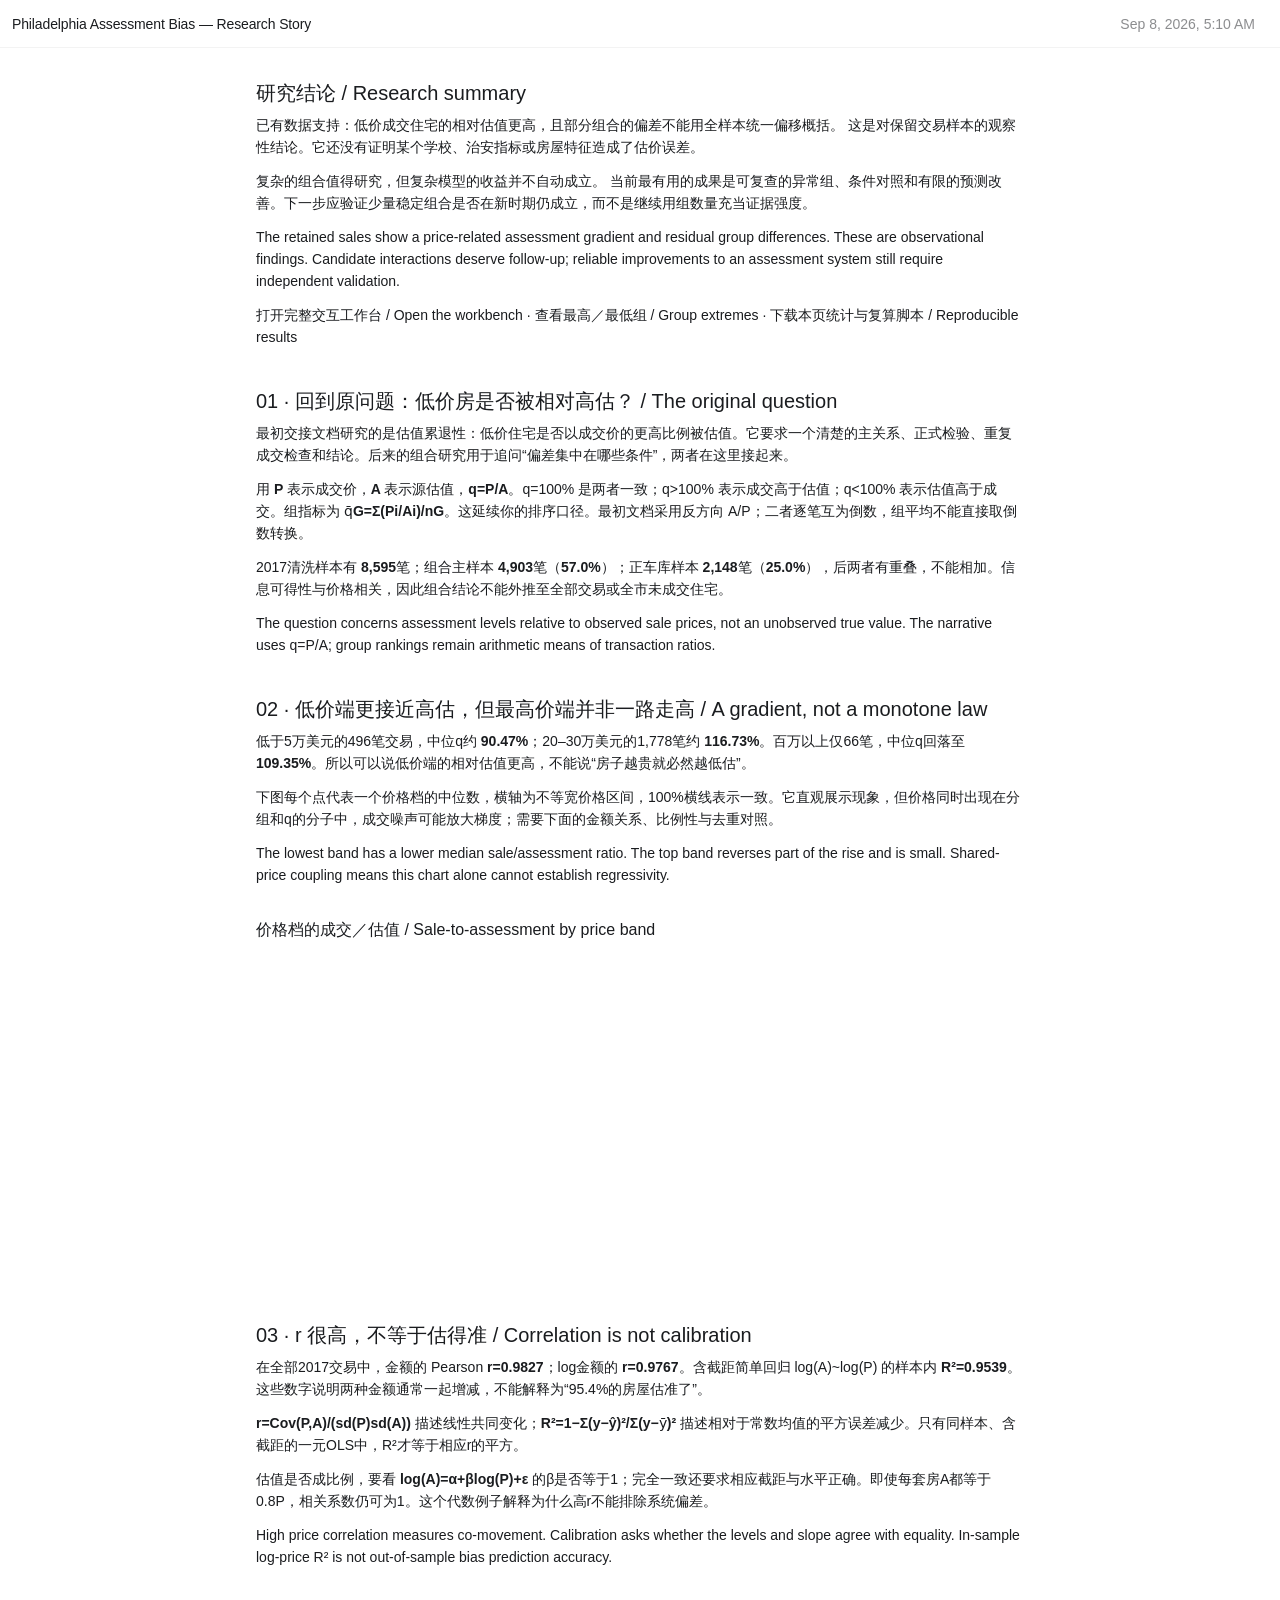
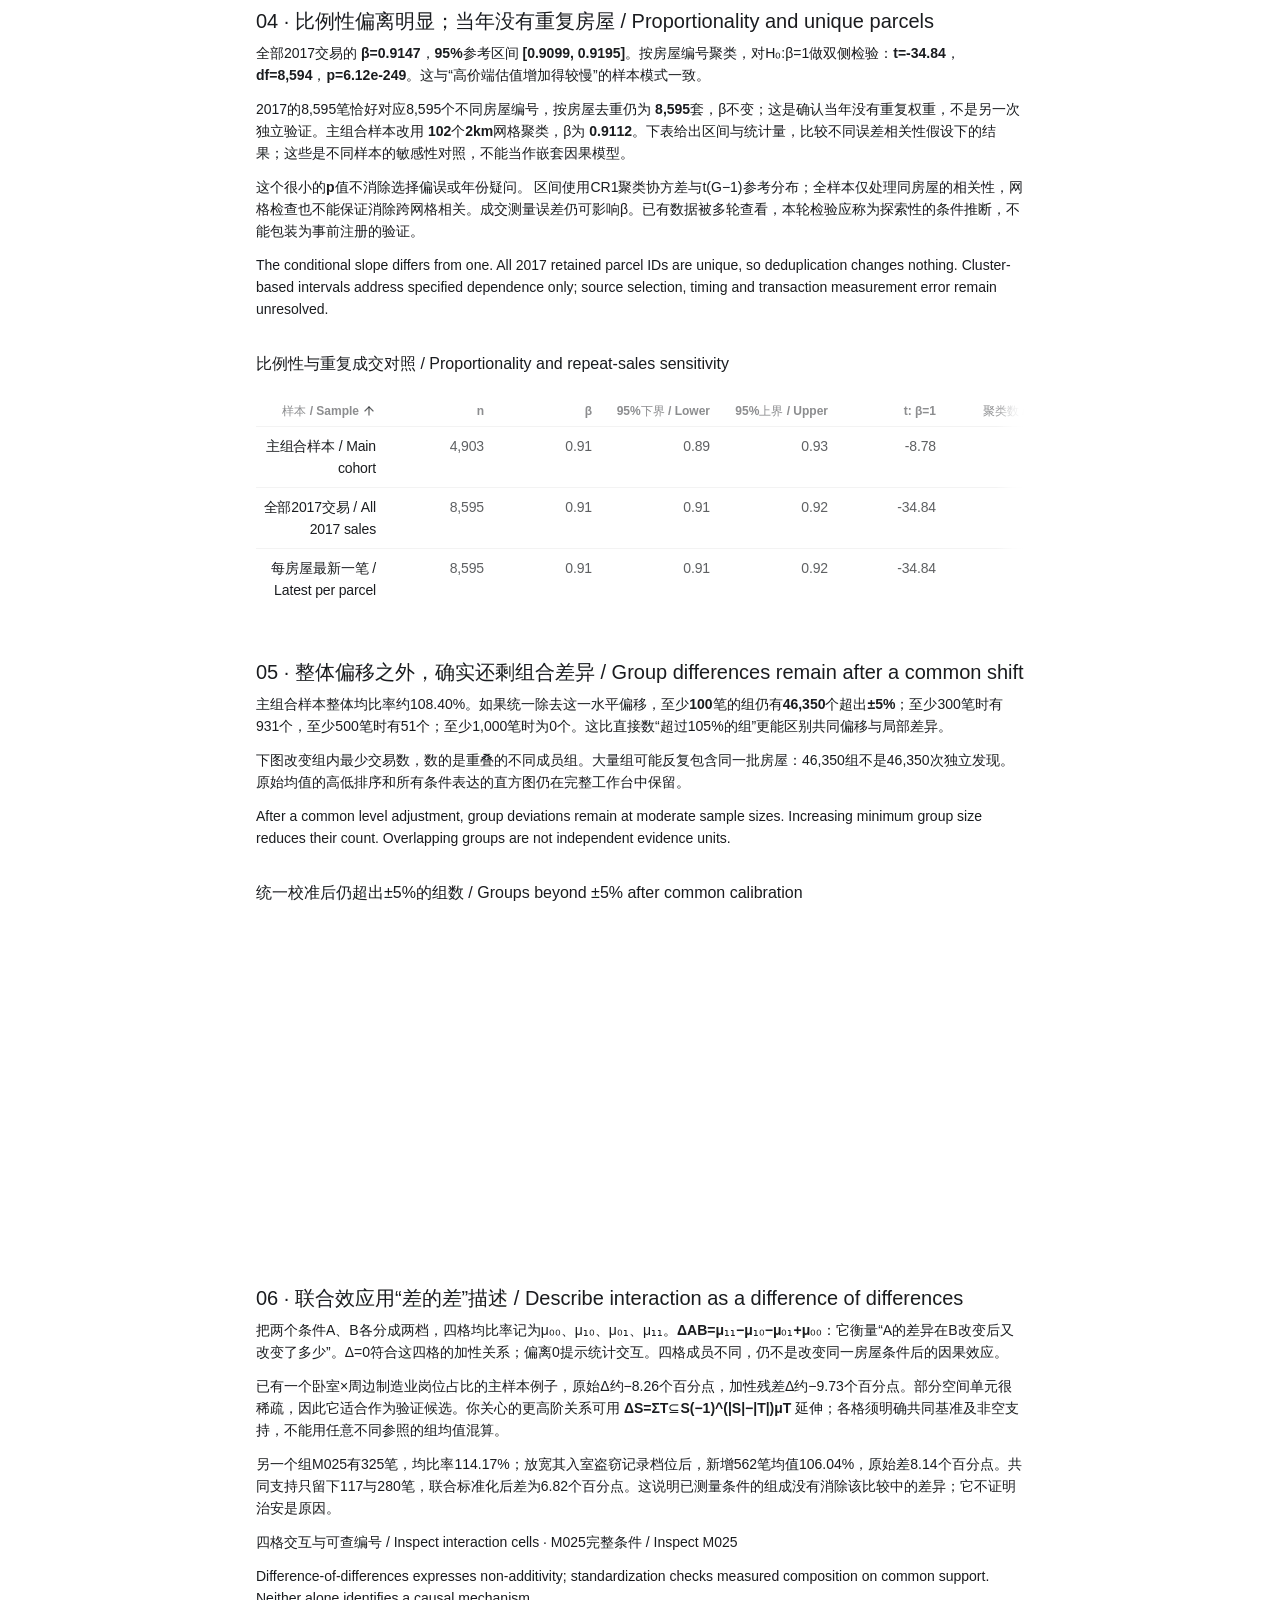
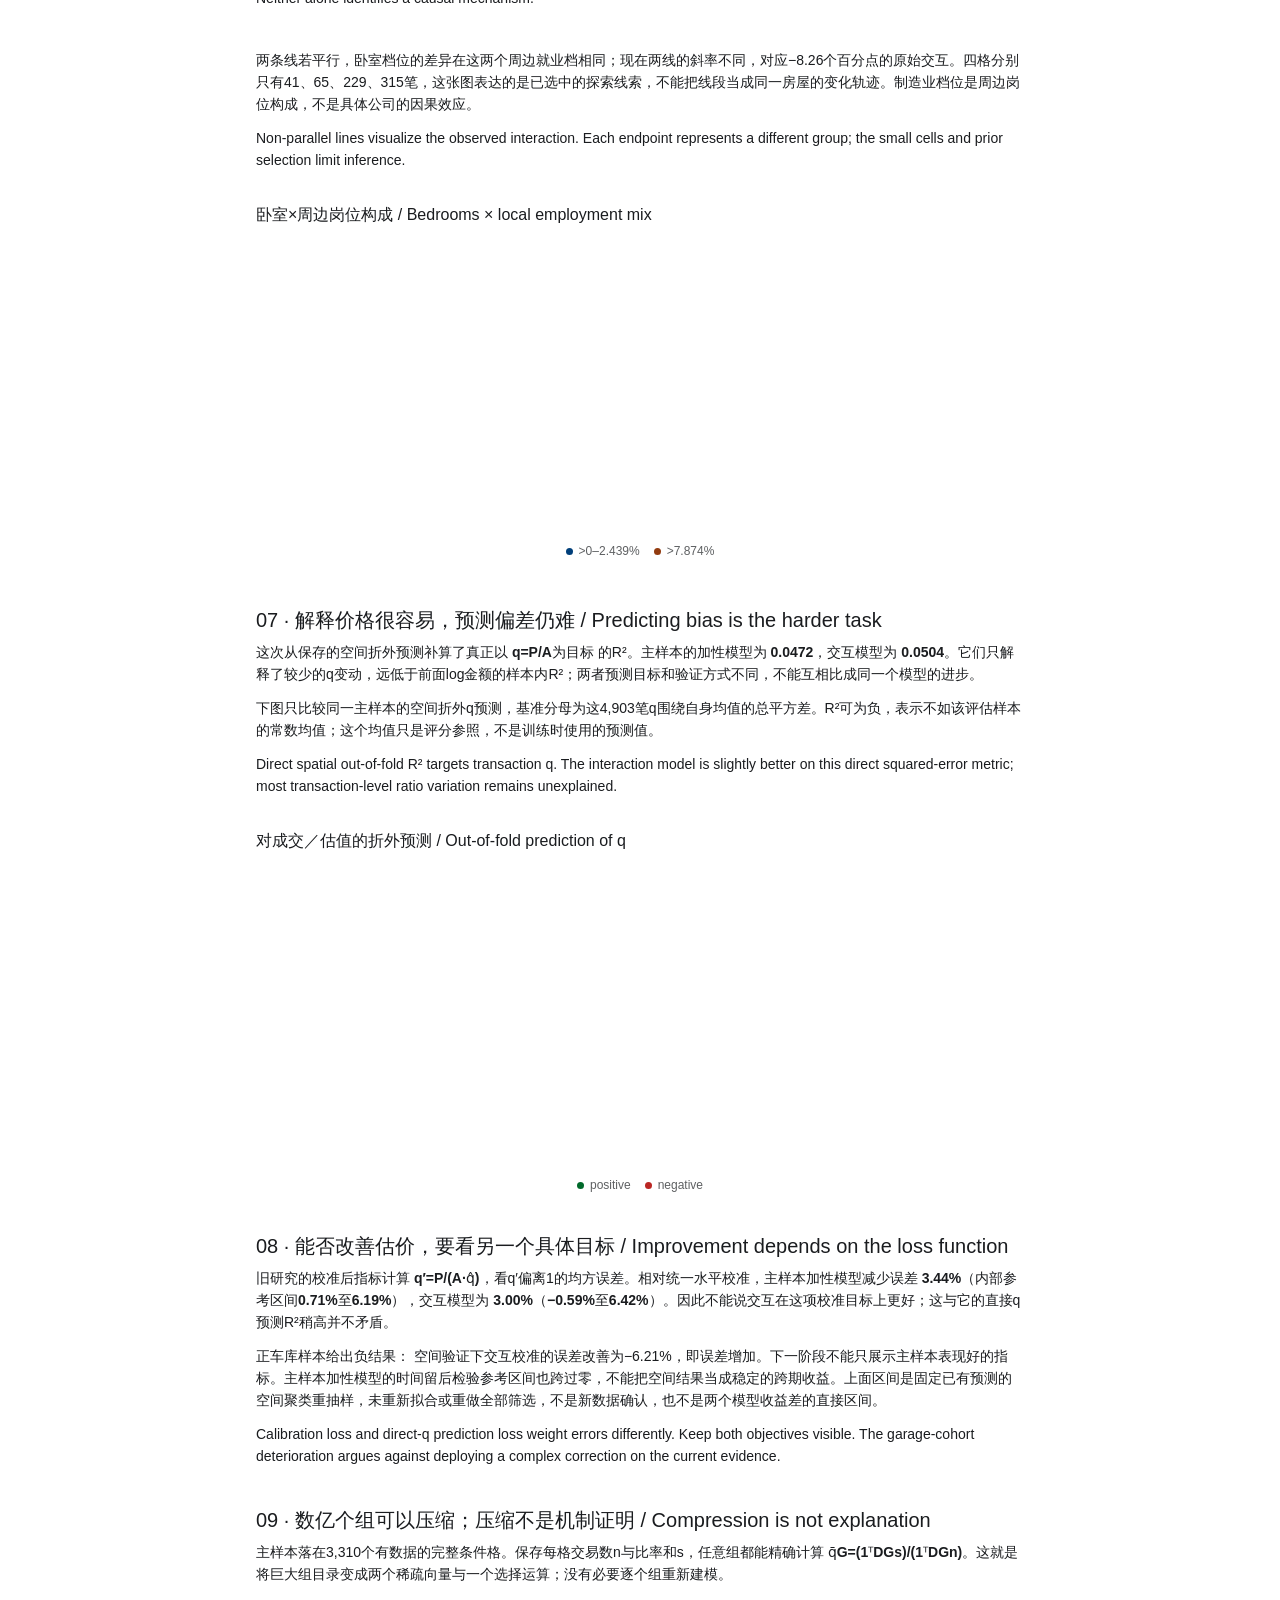
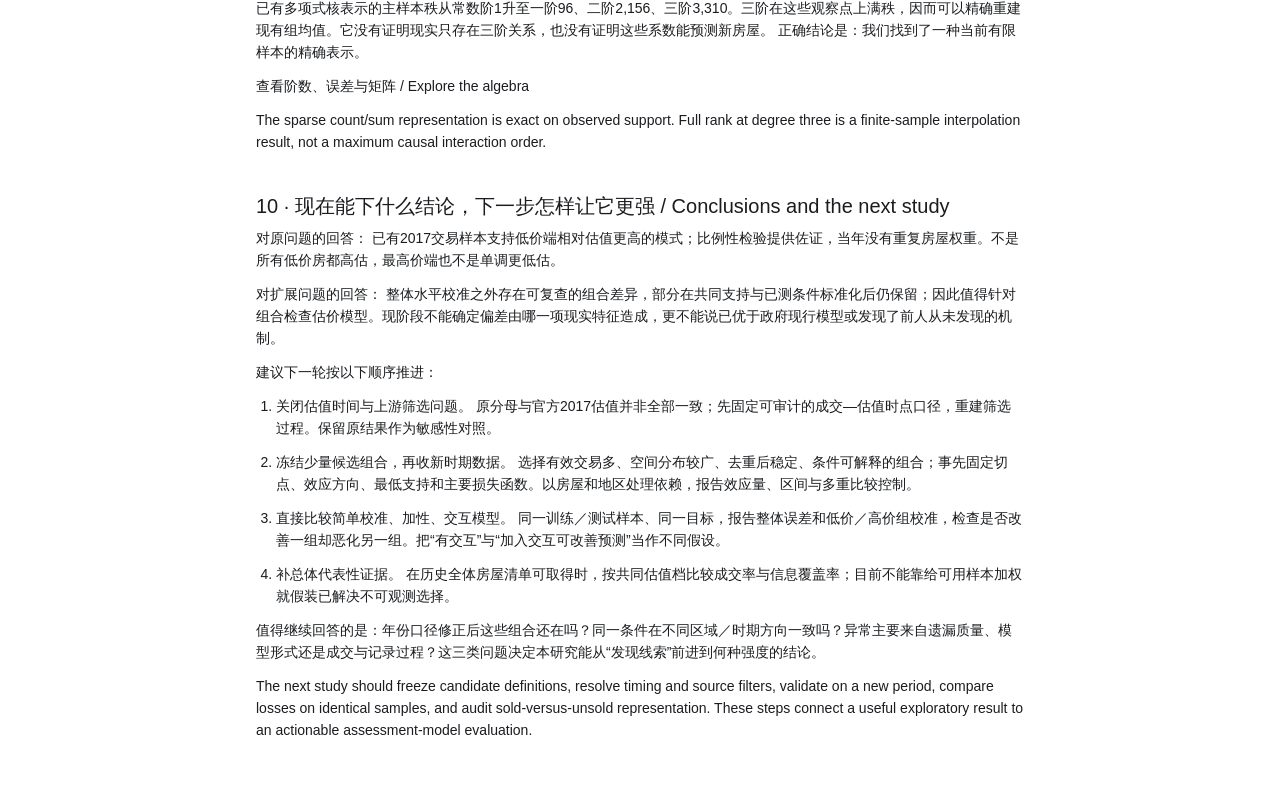
==== workbench/static/research-story.html @ 682bc7fd "Add a dedicated research narrative with statistical evidence and conclusions" ====
<!doctype html>
<html lang="en" data-data-analytics-portable-artifact="true">
<head>
<meta charset="utf-8" />
<meta name="viewport" content="width=device-width, initial-scale=1" />
<meta name="color-scheme" content="light dark" />
<meta http-equiv="Content-Security-Policy" content="default-src &#39;none&#39;; img-src data: blob:; font-src data:; style-src &#39;unsafe-inline&#39;; script-src &#39;unsafe-inline&#39; blob:; connect-src &#39;none&#39;; media-src data: blob:; worker-src blob:; frame-src &#39;self&#39; data: blob:; object-src &#39;none&#39;; base-uri &#39;none&#39;; form-action &#39;none&#39;" />
<meta name="referrer" content="no-referrer" />
<title>Philadelphia Assessment Bias — Research Story</title>
<style data-data-analytics-portable-fallback="true">
:root{color-scheme:light dark;--portable-canvas:#fff;--portable-surface:#fff;--portable-surface-subtle:#f7f7f7;--portable-ink:#0d0d0d;--portable-muted:#5d5d5d;--portable-tertiary:#8f8f8f;--portable-table-text:#5d5d5d;--portable-border:rgba(13,13,13,.1);--portable-accent:#0285ff;--portable-positive:#00692a;--portable-positive-bg:#edfaf2;--portable-negative:#ba2623;--portable-negative-bg:#fff0f0;--portable-warning-bg:#fff8e6;--portable-warning-border:#e7b84b;--portable-radius:16px;--portable-safe-area-top:env(safe-area-inset-top,0px);--portable-safe-area-right:env(safe-area-inset-right,0px);--portable-safe-area-bottom:env(safe-area-inset-bottom,0px);--portable-safe-area-left:env(safe-area-inset-left,0px);font-family:ui-sans-serif,-apple-system,BlinkMacSystemFont,"Segoe UI",sans-serif;background:var(--portable-canvas);color:var(--portable-ink)}
@media(prefers-color-scheme:dark){:root{--portable-canvas:#181818;--portable-surface:#212121;--portable-surface-subtle:#2a2a2a;--portable-ink:#dfdfdf;--portable-muted:#cdcdcd;--portable-tertiary:#afafaf;--portable-table-text:#cdcdcd;--portable-border:rgba(255,255,255,.12);--portable-accent:#66b5ff;--portable-positive:#79d996;--portable-positive-bg:rgba(64,180,99,.16);--portable-negative:#ff8583;--portable-negative-bg:rgba(224,74,70,.16);--portable-warning-bg:#302817;--portable-warning-border:#8b6a20}.portable-static-chart-light{display:none!important}.portable-static-chart-dark{display:block!important}}
*{box-sizing:border-box}html,body{margin:0;min-height:100%;background:var(--portable-canvas);color:var(--portable-ink)}body{position:relative;font-size:14px;line-height:1.5}a{color:var(--portable-accent)}code,pre{font-family:ui-monospace,SFMono-Regular,Menlo,monospace}pre{max-width:100%;overflow:auto;padding:12px;border:1px solid var(--portable-border);border-radius:8px;background:var(--portable-surface-subtle);font-size:12px}.portable-fallback{width:min(1120px,100%);margin:0 auto;padding:28px 24px 56px}.portable-page-header{display:flex;align-items:flex-start;justify-content:space-between;gap:24px;padding-bottom:24px;border-bottom:1px solid var(--portable-border)}.portable-page-header h1{margin:2px 0 6px;font-size:26px;line-height:1.2;font-weight:600;letter-spacing:-.02em}.portable-description{max-width:720px;margin:0;color:var(--portable-muted)}.portable-page-meta{display:flex;align-items:flex-end;flex-direction:column;gap:6px;color:var(--portable-muted);font-size:12px}.portable-status{padding:2px 8px;border:1px solid var(--portable-border);border-radius:999px;text-transform:capitalize}.portable-block-stack{display:grid;gap:20px;margin-top:24px}.portable-markdown{max-width:820px}.portable-markdown>:first-child{margin-top:0}.portable-markdown>:last-child{margin-bottom:0}.portable-markdown h1,.portable-markdown h2,.portable-markdown h3{line-height:1.25;font-weight:600}.portable-markdown h2{font-size:20px}.portable-markdown h3{font-size:16px}.portable-markdown blockquote{margin:12px 0;padding-left:14px;border-left:3px solid var(--portable-border);color:var(--portable-muted)}.portable-markdown li+li{margin-top:4px}.portable-content-card,.portable-metric-card{border:1px solid var(--portable-border);border-radius:var(--portable-radius);background:var(--portable-surface)}.portable-content-card{padding:18px}.portable-content-card h2{margin:0;font-size:16px}.portable-content-card header>p{margin:4px 0 16px;color:var(--portable-muted)}.portable-metric-grid{display:grid;grid-template-columns:repeat(auto-fit,minmax(180px,1fr));gap:12px}.portable-metric-card{padding:16px}.portable-metric-value{margin:4px 0 0;font-size:28px;line-height:1.1;font-weight:600;letter-spacing:-.02em}.portable-card-description{margin:8px 0 0;color:var(--portable-muted);font-size:12px}.portable-metric-badges{display:flex;flex-wrap:wrap;gap:6px;margin-top:10px}.portable-metric-badge{padding:3px 7px;border-radius:999px;background:var(--portable-surface-subtle);font-size:11px}.portable-chart-summary{margin:0}.portable-chart-summary figcaption{display:flex;flex-direction:column;margin-bottom:14px}.portable-chart-summary figcaption span{color:var(--portable-muted);font-size:12px}.portable-static-chart{width:100%;margin:0 auto 12px;overflow:hidden;border-radius:8px;background:var(--portable-surface)}.portable-static-chart-variant>svg{display:block;width:100%;height:auto;overflow:visible;pointer-events:none}.portable-static-chart-dark{display:none}.portable-static-chart-legend-wrap{margin:8px 12px 2px;color:var(--portable-muted);font-size:12px}.portable-static-chart-legend-title{margin:0 0 5px;text-align:center;font-weight:600}.portable-static-chart-legend{display:flex;flex-wrap:wrap;justify-content:center;gap:6px 16px;margin:0;padding:0;color:var(--portable-muted);font-size:12px;list-style:none}.portable-static-chart-legend li{display:inline-flex;align-items:center;gap:6px}.portable-static-chart-legend-marker{display:inline-block;flex:0 0 auto}.portable-static-chart-legend-marker-dot{width:9px;height:9px;border-radius:999px;background:var(--portable-legend-color)}.portable-static-chart-legend-marker-line{width:18px;height:0;border-top:2px solid var(--portable-legend-color)}.portable-static-chart-legend-marker-dashed{border-top-style:dashed}.portable-chart-data{margin-top:10px}.portable-chart-data>summary{width:max-content;cursor:pointer;color:var(--portable-accent);font-size:12px;font-weight:500}.portable-chart-data[open]>summary{margin-bottom:8px}.portable-table-scroll{max-width:100%;overflow:auto;border:1px solid var(--portable-border);border-radius:8px}table{width:100%;border-collapse:collapse;font-variant-numeric:tabular-nums}caption{position:absolute;width:1px;height:1px;overflow:hidden;clip:rect(0 0 0 0)}th,td{padding:9px 11px;border-bottom:1px solid var(--portable-border);text-align:left;white-space:nowrap}th{position:sticky;top:0;background:var(--portable-surface-subtle);color:var(--portable-muted);font-size:11px;font-weight:600;text-transform:uppercase}tbody tr:last-child td{border-bottom:0}.portable-empty-cell{text-align:center;color:var(--portable-muted)}.portable-table-note{margin:8px 0 0;color:var(--portable-muted);font-size:11px}.portable-notice{margin-top:20px;padding:14px 16px;border:1px solid var(--portable-warning-border);border-radius:10px;background:var(--portable-warning-bg)}.portable-notice h2{margin:0 0 6px;font-size:14px}.portable-notice ul{margin:0;padding-left:20px}.portable-custom-html{padding:0;overflow:hidden}.portable-custom-html iframe{display:block;width:100%;min-height:240px;border:0;background:var(--portable-surface)}.portable-sources{margin-top:32px;padding-top:22px;border-top:1px solid var(--portable-border)}.portable-sources h2{font-size:16px}.portable-sources ol{display:grid;gap:10px;padding-left:22px}.portable-sources li>strong{display:block}.portable-source-meta{display:block;color:var(--portable-muted);font-size:11px}.portable-sources p{margin:2px 0;color:var(--portable-muted)}.portable-sources details{margin-top:5px}.portable-sources summary{cursor:pointer;color:var(--portable-accent)}#data-analytics-portable-reader[aria-hidden="true"]{position:absolute;inset:0;visibility:hidden;width:100%;pointer-events:none}
.portable-eyebrow{margin:0;color:var(--portable-muted);font-size:11px;font-weight:600;letter-spacing:.08em;text-transform:uppercase}
.portable-block,.portable-content-card,.portable-inline-source,.portable-inline-source-content,.portable-source-query,.portable-sources,.portable-sources ol,.portable-sources li{min-width:0}
@media screen{.portable-fallback.portable-enhanced-hidden,.portable-sources,.portable-source-summary{display:none!important}}
:root{--portable-border:rgba(13,13,13,.05)}
@media(prefers-color-scheme:dark){:root{--portable-border:rgba(255,255,255,.04);--portable-positive:#04b84c;--portable-positive-bg:rgba(4,184,76,.15);--portable-negative:#fa423e;--portable-negative-bg:rgba(250,66,62,.16)}}
.portable-fallback{width:100%;margin:0;padding:0 32px 56px}.portable-page-header{position:sticky;top:0;z-index:60;display:flex;align-items:center;justify-content:space-between;width:100vw;height:48px;min-height:48px;margin-right:calc(50% - 50vw);margin-left:calc(50% - 50vw);padding:8px 12px;border-bottom:1px solid var(--portable-border);background:var(--portable-canvas)}.portable-page-heading{min-width:0}.portable-page-header h1{margin:0;overflow:hidden;font-size:14px;font-weight:500;line-height:22px;letter-spacing:0;text-overflow:ellipsis;white-space:nowrap}.portable-page-meta{display:flex;align-items:center;flex-direction:row;gap:8px;color:var(--portable-tertiary);font-size:14px;font-weight:500;line-height:22px}.portable-description,.portable-surface-label{margin:0}.portable-fallback[data-portable-surface="report"]>.portable-block-stack,.portable-fallback[data-portable-surface="report"]>.portable-filter-bar,.portable-fallback[data-portable-surface="report"]>.portable-notice{width:100%;max-width:768px;margin-right:auto;margin-left:auto}.portable-block-stack{display:grid;grid-template-columns:repeat(2,minmax(0,1fr));gap:32px;margin-top:32px}.portable-layout-full{grid-column:1/-1}.portable-filter-bar{display:flex;flex-wrap:wrap;gap:8px;margin-top:24px}.portable-filter-chip{display:inline-flex;align-items:center;gap:8px;min-height:32px;padding:4px 12px;border:1px solid var(--portable-border);border-radius:999px;background:var(--portable-surface);color:var(--portable-muted);font-size:14px;line-height:20px}.portable-filter-chip strong{color:var(--portable-ink);font-weight:600}.portable-content-card{overflow:visible;padding:0;border:0;border-radius:0;background:transparent}.portable-metric-grid{grid-template-columns:repeat(auto-fit,minmax(min(100%,216px),1fr));gap:8px;align-items:start}.portable-metric-card{position:relative;overflow:visible;padding:20px;border-radius:16px}.portable-metric-label{margin:0;color:var(--portable-muted);font-size:14px;font-weight:400;line-height:20px;overflow-wrap:anywhere}.portable-metric-value{margin:4px 0 0;font-size:20px;font-weight:500;line-height:26px;letter-spacing:0;overflow-wrap:anywhere}.portable-metric-badges{gap:8px;margin-top:8px}.portable-metric-badge{display:inline-flex;flex-wrap:wrap;gap:4px;align-items:center;padding:2px 8px;border:1px solid var(--portable-border);border-radius:999px;background:var(--portable-surface-subtle);color:var(--portable-muted);font-size:12px;font-weight:500;line-height:18px}.portable-metric-badge strong{color:var(--portable-ink);font-weight:500}.portable-metric-badge.portable-positive{border-color:transparent;background:var(--portable-positive-bg);color:var(--portable-positive)}.portable-metric-badge.portable-positive *{color:inherit}.portable-metric-badge.portable-negative{border-color:transparent;background:var(--portable-negative-bg);color:var(--portable-negative)}.portable-metric-badge.portable-negative *{color:inherit}.portable-visual-header{display:block;margin:0 0 16px}.portable-visual-header>strong,.portable-visual-header h1,.portable-visual-header h2,.portable-visual-header h3{display:block;margin:0;color:var(--portable-ink);font-size:16px;font-weight:500;line-height:24px;letter-spacing:0}.portable-visual-header>span,.portable-visual-header>p,.portable-visual-header p,.portable-visual-header li{margin:0;color:var(--portable-ink);font-size:14px;font-weight:400;line-height:20px}.portable-chart-summary figcaption{display:block;margin-bottom:16px}.portable-static-chart{margin:0 auto;overflow:visible;border-radius:0;background:transparent}.portable-chart-data-has-vector{display:none}.portable-table-scroll{overflow:auto;border:0;border-radius:0}.portable-table-scroll table{width:max-content;min-width:0;table-layout:auto}.portable-table-scroll th,.portable-table-scroll td{max-width:none;overflow:hidden;border-bottom:1px solid var(--portable-border);text-overflow:ellipsis;vertical-align:top}.portable-table-scroll th{position:relative;padding:0 16px 6px 0;background:transparent;color:var(--portable-tertiary);font-size:12px;font-weight:600;line-height:18px;letter-spacing:0;text-transform:none;white-space:normal}.portable-table-scroll td{padding:8px 16px 8px 0;color:var(--portable-table-text);font-size:14px;line-height:22px;white-space:normal}.portable-table-scroll th:last-child,.portable-table-scroll td:last-child{padding-right:0}.portable-table-scroll tbody tr:last-child td{border-bottom:1px solid var(--portable-border)}.portable-table-scroll td:first-child{color:var(--portable-ink)}.portable-table-number{font-variant-numeric:tabular-nums;text-align:right}.portable-table-center{text-align:center}.portable-table-positive{color:var(--portable-positive)!important}.portable-table-negative{color:var(--portable-negative)!important}.portable-table-note{margin:12px 0 0;color:var(--portable-tertiary);font-size:12px;line-height:18px}.portable-card-description{margin:0}
.portable-chart-summary .portable-visual-header>span,.portable-content-card .portable-visual-header>p{margin:0;color:var(--portable-ink);font-size:14px;font-weight:400;line-height:20px}.portable-markdown h1,.portable-markdown h2,.portable-markdown h3{font-weight:500}.portable-table-scroll th{height:30px;padding-top:6px;padding-bottom:6px}.portable-table-scroll tbody tr:last-child td{border-bottom:0}
@media screen{.portable-description,.portable-surface-label,.portable-card-description{display:none}.portable-table-source-region{width:fit-content;max-width:100%}.portable-table-source-cell{overflow:visible!important}.portable-chart-data-has-vector{position:absolute!important;display:block!important;width:1px!important;height:1px!important;margin:-1px!important;padding:0!important;overflow:hidden!important;clip:rect(0 0 0 0)!important;clip-path:inset(50%)!important;white-space:nowrap!important;border:0!important}}
@media screen and (max-width:760px){.portable-fallback{padding:0 24px 40px}.portable-page-header{position:static;z-index:auto;display:flex;align-items:flex-start;justify-content:flex-start;flex-direction:column;width:100%;height:auto;min-height:0;margin:0;padding:24px 0 0;border-bottom:0;background:transparent;gap:4px}.portable-page-heading{width:100%}.portable-page-meta{order:-1;display:flex;align-items:center;flex-flow:row wrap;gap:6px;color:var(--portable-tertiary);font-size:11px;font-weight:600;line-height:16px;letter-spacing:.08em;text-transform:uppercase}.portable-page-meta:empty{display:none}.portable-page-meta .portable-status{display:none}.portable-page-header h1{margin:0;overflow:visible;font-size:24px;font-weight:600;line-height:30px;letter-spacing:-.02em;text-overflow:clip;white-space:normal}.portable-block-stack{grid-template-columns:minmax(0,1fr);gap:24px;margin-top:24px}.portable-layout-half,.portable-layout-full{grid-column:1}.portable-static-chart-variant{min-width:0}}
[data-portable-source-host]{position:relative}[data-portable-source-host]:hover,[data-portable-source-host]:focus,.portable-source-tooltip:hover,.portable-source-tooltip:focus{z-index:2}[data-portable-source-host]:focus,.portable-source-tooltip:focus{outline:0}[data-portable-source-host]:focus-visible,.portable-source-tooltip:focus-visible{outline:2px solid var(--portable-accent);outline-offset:2px}.portable-source-tooltip{position:relative;display:inline-block;padding:0;border:0;appearance:none;background:none;color:inherit;font:inherit;line-height:inherit;cursor:help;text-decoration:underline dotted;text-underline-offset:.18em;touch-action:manipulation}.portable-source-tooltip:focus-visible{border-radius:3px}.portable-inline-source{position:absolute;z-index:1000;inset:0;display:block;width:100%;height:100%;margin:0;padding:0;border:0;text-align:left;pointer-events:none}.portable-source-tooltip-content{position:fixed;z-index:1000;top:var(--portable-source-tooltip-top,8px);right:auto;bottom:auto;left:var(--portable-source-tooltip-left,8px);display:none;width:max-content;max-width:min(360px,calc(100vw - 16px));padding:8px 10px;overflow:visible;border-radius:8px;background:#171411;color:#fff;font-family:ui-sans-serif,system-ui,sans-serif;font-size:12px;font-style:normal;font-weight:400;line-height:1.4;overflow-wrap:anywhere;white-space:normal;text-align:left;text-decoration:none;box-shadow:0 8px 24px rgba(23,20,17,.2);transform:none;opacity:0;visibility:hidden;pointer-events:none}.portable-source-tooltip-content,.portable-source-tooltip-content *{color:#fff!important;font-style:normal!important;text-decoration:none!important}.portable-source-tooltip-heading{display:none}.portable-source-context{display:block;margin-bottom:6px}.portable-source-tooltip-content>strong,.portable-source-tooltip-content>.portable-source-meta{display:block}.portable-source-tooltip-content>.portable-source-meta{color:#fff;font-size:12px}.portable-source-description-data,.portable-source-query-data{display:none!important}html:not([data-portable-source-tooltips-ready]) .portable-source-tooltip-content{position:absolute;top:auto;right:auto;bottom:calc(100% + 8px);left:50%;max-width:min(360px,80vw);transform:translateX(-50%)}.portable-source-tooltip:hover>.portable-source-tooltip-content,.portable-source-tooltip:focus>.portable-source-tooltip-content,.portable-source-tooltip:focus-within>.portable-source-tooltip-content,[data-portable-source-host]:hover>.portable-inline-source>.portable-source-tooltip-content,[data-portable-source-host]:focus>.portable-inline-source>.portable-source-tooltip-content,[data-portable-source-host]:focus-within>.portable-inline-source>.portable-source-tooltip-content{display:block;opacity:1;visibility:visible}
html:not([data-portable-source-tooltips-ready]) .portable-chart-summary>.portable-inline-source{position:sticky;inset:auto;top:56px;width:100%;height:0;margin:0}html:not([data-portable-source-tooltips-ready]) .portable-chart-summary>.portable-inline-source>.portable-source-tooltip-content{position:absolute;top:8px;right:0;bottom:auto;left:0;margin-inline:auto;max-width:min(360px,calc(100vw - 32px));transform:none}
@media screen and (min-width:601px){html:not([data-portable-source-tooltips-ready]) .portable-table-scroll:has(.portable-source-tooltip:hover),html:not([data-portable-source-tooltips-ready]) .portable-table-scroll:has(.portable-source-tooltip:focus){overflow:visible}}
@media screen and (hover:hover) and (pointer:fine){.portable-source-tooltip:focus:not(:focus-visible):not(:hover)>.portable-source-tooltip-content,[data-portable-source-host]:focus:not(:focus-visible):not(:hover)>.portable-inline-source>.portable-source-tooltip-content{display:none;opacity:0;visibility:hidden}.portable-source-tooltip:focus-visible>.portable-source-tooltip-content,[data-portable-source-host]:focus-visible>.portable-inline-source>.portable-source-tooltip-content{display:block;opacity:1;visibility:visible}}
@media(min-width:601px){.portable-source-tooltip-heading{display:none}}
.portable-source-tooltip-content[data-portable-source-tooltip-mobile-portaled]{position:fixed;z-index:1000;top:auto;right:calc(16px + var(--portable-safe-area-right));bottom:calc(16px + var(--portable-safe-area-bottom));left:calc(16px + var(--portable-safe-area-left));display:block;width:auto;max-width:none;max-height:min(40vh,280px);max-height:min(40dvh,280px,calc(100dvh - var(--portable-safe-area-top) - var(--portable-safe-area-bottom) - 32px));padding:14px 16px;overflow-y:auto;border-radius:14px;font-size:14px;line-height:1.45;transform:none;opacity:1;visibility:visible;pointer-events:auto}.portable-source-tooltip-content[data-portable-source-tooltip-mobile-portaled][data-portable-source-tooltip-mobile-positioned]{top:var(--portable-source-tooltip-mobile-top);right:auto;bottom:auto;left:var(--portable-source-tooltip-mobile-left);width:var(--portable-source-tooltip-mobile-width);max-height:var(--portable-source-tooltip-mobile-max-height)}
@media screen and (max-width:600px){html:not([data-portable-source-tooltips-ready]) .portable-table-scroll:focus-within{overflow:visible}html:not([data-portable-source-tooltips-ready]) td.portable-table-source-cell:focus-within{overflow:visible!important}.portable-source-tooltip:hover>.portable-source-tooltip-content,.portable-source-tooltip:focus>.portable-source-tooltip-content,.portable-source-tooltip:focus-within>.portable-source-tooltip-content,[data-portable-source-host]:hover>.portable-inline-source>.portable-source-tooltip-content,[data-portable-source-host]:focus>.portable-inline-source>.portable-source-tooltip-content,[data-portable-source-host]:focus-within>.portable-inline-source>.portable-source-tooltip-content{display:none;opacity:0;visibility:hidden}.portable-source-tooltip[data-portable-source-tooltip-open]>.portable-source-tooltip-content,[data-portable-source-host][data-portable-source-tooltip-open]>.portable-inline-source>.portable-source-tooltip-content,html:not([data-portable-source-tooltips-ready]) .portable-source-tooltip:focus>.portable-source-tooltip-content,html:not([data-portable-source-tooltips-ready]) [data-portable-source-host]:focus>.portable-inline-source>.portable-source-tooltip-content{position:fixed;z-index:1000;top:auto;right:calc(16px + var(--portable-safe-area-right));bottom:calc(16px + var(--portable-safe-area-bottom));left:calc(16px + var(--portable-safe-area-left));display:block;width:auto;max-width:none;max-height:min(40vh,280px);max-height:min(40dvh,280px,calc(100dvh - var(--portable-safe-area-top) - var(--portable-safe-area-bottom) - 32px));padding:14px 16px;overflow-y:auto;border-radius:14px;font-size:14px;line-height:1.45;transform:none;opacity:1;visibility:visible;pointer-events:auto}.portable-source-tooltip[data-portable-source-tooltip-mobile-positioned]>.portable-source-tooltip-content,[data-portable-source-host][data-portable-source-tooltip-mobile-positioned]>.portable-inline-source>.portable-source-tooltip-content{top:var(--portable-source-tooltip-mobile-top);right:auto;bottom:auto;left:var(--portable-source-tooltip-mobile-left);width:var(--portable-source-tooltip-mobile-width);max-height:var(--portable-source-tooltip-mobile-max-height)}.portable-source-tooltip-heading{display:block;margin-bottom:6px;font-weight:600}}
@media print{#data-analytics-portable-reader{display:none!important}.portable-fallback{display:block!important;width:100%;padding:0}.portable-sources{display:none!important}.portable-static-chart{overflow:visible}.portable-static-chart-variant{min-width:0}.portable-static-chart-light{display:block!important}.portable-static-chart-dark{display:none!important}.portable-content-card,.portable-metric-card{break-inside:avoid}.portable-custom-html iframe{min-height:320px}}
@media print{:root{color-scheme:light;--portable-canvas:#fff;--portable-surface:#fff;--portable-surface-subtle:#f7f7f7;--portable-ink:#0d0d0d;--portable-muted:#5d5d5d;--portable-tertiary:#8f8f8f;--portable-table-text:#5d5d5d;--portable-border:rgba(13,13,13,.1);--portable-positive:#00692a;--portable-negative:#ba2623}html,body{background:#fff!important;color:#0d0d0d!important}.portable-page-header{position:static;width:auto;height:auto;min-height:0;margin:0 0 24px;padding:0 0 16px;align-items:flex-start}.portable-page-header h1{margin:2px 0 6px;font-size:24px;line-height:1.2;white-space:normal}.portable-surface-label,.portable-description,.portable-card-description{display:block}.portable-page-meta{font-size:12px}.portable-block-stack{display:grid;grid-template-columns:minmax(0,1fr);gap:20px;margin-top:24px}.portable-layout-half,.portable-layout-full{grid-column:1}.portable-filter-bar{margin-top:0}}
@media print{.portable-source-tooltip{cursor:inherit;text-decoration:none}.portable-source-tooltip>.portable-source-tooltip-content,.portable-source-tooltip-content[data-portable-source-tooltip-mobile-portaled]{display:none!important}.portable-inline-source{position:static!important;inset:auto!important;display:block!important;width:auto!important;height:auto!important;margin-top:8px!important;padding-top:6px!important;text-align:left!important}.portable-source-tooltip-content,.portable-source-summary-content{position:static!important;inset:auto!important;display:block!important;width:auto!important;max-width:none!important;max-height:none!important;padding:0!important;overflow:visible!important;background:transparent!important;box-shadow:none!important;transform:none!important;opacity:1!important;visibility:visible!important;pointer-events:none!important}.portable-source-tooltip-content,.portable-source-tooltip-content *,.portable-source-summary-content,.portable-source-summary-content *{color:var(--portable-muted)!important}.portable-source-tooltip-heading,.portable-source-context{display:none!important}}
@media print{:root{--portable-border:rgba(13,13,13,.05)}}
</style>
</head>
<body>
<main id="data-analytics-portable-fallback" class="portable-fallback" data-portable-fallback="true" data-portable-surface="report"><header class="portable-page-header"><div class="portable-page-heading"><p class="portable-surface-label">Data Analytics report</p><h1>Philadelphia Assessment Bias — Research Story</h1><p class="portable-description">研究主线：结论、统计证据与下一步 / Findings, evidence and next steps</p></div><div class="portable-page-meta"><time datetime="2026-09-08T05:10:19.410831+00:00">Sep 8, 2026, 5:10 AM UTC</time></div></header><div class="portable-block-stack"><div class="portable-block portable-layout-full" data-artifact-block-id="summary" data-artifact-block-type="markdown" data-layout="full"><section class="portable-markdown"><h2>研究结论 / Research summary</h2>
<p><strong>已有数据支持：低价成交住宅的相对估值更高，且部分组合的偏差不能用全样本统一偏移概括。</strong> 这是对保留交易样本的观察性结论。它还没有证明某个学校、治安指标或房屋特征造成了估价误差。</p>
<p><strong>复杂的组合值得研究，但复杂模型的收益并不自动成立。</strong> 当前最有用的成果是可复查的异常组、条件对照和有限的预测改善。下一步应验证少量稳定组合是否在新时期仍成立，而不是继续用组数量充当证据强度。</p>
<p>The retained sales show a price-related assessment gradient and residual group differences. These are observational findings. Candidate interactions deserve follow-up; reliable improvements to an assessment system still require independent validation.</p>
<p><a href="./index.html#view=overview" rel="noreferrer">打开完整交互工作台 / Open the workbench</a> · <a href="./index.html#view=extremes" rel="noreferrer">查看最高／最低组 / Group extremes</a> · <a href="./research-story-sources.zip" rel="noreferrer">下载本页统计与复算脚本 / Reproducible results</a></p></section></div>
<div class="portable-block portable-layout-full" data-artifact-block-id="question" data-artifact-block-type="markdown" data-layout="full"><section class="portable-markdown"><h2>01 · 回到原问题：低价房是否被相对高估？ / The original question</h2>
<p>最初交接文档研究的是估值累退性：低价住宅是否以成交价的更高比例被估值。它要求一个清楚的主关系、正式检验、重复成交检查和结论。后来的组合研究用于追问“偏差集中在哪些条件”，两者在这里接起来。</p>
<p>用 <strong>P 表示成交价，A 表示源估值，q=P/A</strong>。q=100% 是两者一致；q&gt;100% 表示成交高于估值；q&lt;100% 表示估值高于成交。组指标为 <strong>q̄G=Σ(Pi/Ai)/nG</strong>。这延续你的排序口径。最初文档采用反方向 A/P；二者逐笔互为倒数，组平均不能直接取倒数转换。</p>
<p>2017清洗样本有 <strong>8,595笔</strong>；组合主样本 <strong>4,903笔（57.0%）</strong>；正车库样本 <strong>2,148笔（25.0%）</strong>，后两者有重叠，不能相加。信息可得性与价格相关，因此组合结论不能外推至全部交易或全市未成交住宅。</p>
<p>The question concerns assessment levels relative to observed sale prices, not an unobserved true value. The narrative uses q=P/A; group rankings remain arithmetic means of transaction ratios.</p></section></div>
<div class="portable-block portable-layout-full" data-artifact-block-id="gradient" data-artifact-block-type="markdown" data-layout="full"><section class="portable-markdown"><h2><span class="portable-source-tooltip portable-source-value" data-portable-source-host="true" tabindex="0" aria-describedby="portable-source-tooltip-1"><span class="portable-source-value-text">02</span><span class="portable-source-tooltip-content" id="portable-source-tooltip-1" role="tooltip"><span class="portable-source-tooltip-heading" aria-hidden="true">Source for 02</span><strong>Source: Median P/A by unequal-width price categories, all 8595 clean 2017 sales; not group arithmetic means.</strong><span class="portable-source-meta">Table: price_bands</span></span></span> · 低价端更接近高估，但最高价端并非一路走高 / A gradient, not a monotone law</h2>
<p>低于5万美元的496笔交易，中位q约 <strong><span class="portable-source-tooltip portable-source-value" data-portable-source-host="true" tabindex="0" aria-describedby="portable-source-tooltip-2"><span class="portable-source-value-text">90.47%</span><span class="portable-source-tooltip-content" id="portable-source-tooltip-2" role="tooltip"><span class="portable-source-tooltip-heading" aria-hidden="true">Source for 90.47%</span><strong>Source: Median P/A by unequal-width price categories, all 8595 clean 2017 sales; not group arithmetic means.</strong><span class="portable-source-meta">Table: price_bands</span></span></span></strong>；<span class="portable-source-tooltip portable-source-value" data-portable-source-host="true" tabindex="0" aria-describedby="portable-source-tooltip-3"><span class="portable-source-value-text">20</span><span class="portable-source-tooltip-content" id="portable-source-tooltip-3" role="tooltip"><span class="portable-source-tooltip-heading" aria-hidden="true">Source for 20</span><strong>Source: Median P/A by unequal-width price categories, all 8595 clean 2017 sales; not group arithmetic means.</strong><span class="portable-source-meta">Table: price_bands</span></span></span>–30万美元的1,778笔约 <strong><span class="portable-source-tooltip portable-source-value" data-portable-source-host="true" tabindex="0" aria-describedby="portable-source-tooltip-4"><span class="portable-source-value-text">116.73%</span><span class="portable-source-tooltip-content" id="portable-source-tooltip-4" role="tooltip"><span class="portable-source-tooltip-heading" aria-hidden="true">Source for 116.73%</span><strong>Source: Median P/A by unequal-width price categories, all 8595 clean 2017 sales; not group arithmetic means.</strong><span class="portable-source-meta">Table: price_bands</span></span></span></strong>。百万以上仅66笔，中位q回落至 <strong><span class="portable-source-tooltip portable-source-value" data-portable-source-host="true" tabindex="0" aria-describedby="portable-source-tooltip-5"><span class="portable-source-value-text">109.35%</span><span class="portable-source-tooltip-content" id="portable-source-tooltip-5" role="tooltip"><span class="portable-source-tooltip-heading" aria-hidden="true">Source for 109.35%</span><strong>Source: Median P/A by unequal-width price categories, all 8595 clean 2017 sales; not group arithmetic means.</strong><span class="portable-source-meta">Table: price_bands</span></span></span></strong>。所以可以说低价端的相对估值更高，不能说“房子越贵就必然越低估”。</p>
<p>下图每个点代表一个价格档的中位数，横轴为不等宽价格区间，100%横线表示一致。它直观展示现象，但价格同时出现在分组和q的分子中，成交噪声可能放大梯度；需要下面的金额关系、比例性与去重对照。</p>
<p>The lowest band has a lower median sale/assessment ratio. The top band reverses part of the rise and is small. Shared-price coupling means this chart alone cannot establish regressivity.</p></section><div class="portable-inline-source portable-source-summary" data-source-id="price_bands"><div class="portable-inline-source-content portable-source-summary-content"><span class="portable-source-tooltip-heading" aria-hidden="true">Source for 02 · 低价端更接近高估，但最高价端并非一路走高 / A gradient, not a monotone law</span><strong>Source: Median P/A by unequal-width price categories, all 8595 clean 2017 sales; not group arithmetic means.</strong><span class="portable-source-meta">Table: price_bands</span><p class="portable-source-description-data">Display query over verified Python results, not a statistical fit. Median P/A by unequal-width price categories, all 8595 clean 2017 sales; not group arithmetic means.</p><pre class="portable-source-query-data" aria-hidden="true"><code>SELECT * FROM &quot;price_bands&quot;;</code></pre></div></div></div>
<div class="portable-block portable-layout-full" data-artifact-block-id="bands-chart-block" data-artifact-block-type="chart" data-layout="full"><figure class="portable-content-card portable-chart-summary" data-artifact-id="bands-chart" data-artifact-kind="chart" data-chart-id="bands-chart" data-portable-visual-title="价格档的成交／估值 / Sale-to-assessment by price band" data-portable-source-host="true" tabindex="0" aria-label="价格档的成交／估值 / Sale-to-assessment by price band" aria-describedby="portable-source-tooltip-6"><figcaption class="portable-visual-header"><strong>价格档的成交／估值 / Sale-to-assessment by price band</strong></figcaption><div class="portable-inline-source" data-source-id="price_bands"><div class="portable-inline-source-content portable-source-tooltip-content" id="portable-source-tooltip-6" role="tooltip"><span class="portable-source-tooltip-heading" aria-hidden="true">Source for 价格档的成交／估值 / Sale-to-assessment by price band</span><strong>Source: Median P/A by unequal-width price categories, all 8595 clean 2017 sales; not group arithmetic means.</strong><span class="portable-source-meta">Table: price_bands</span><p class="portable-source-description-data">Display query over verified Python results, not a statistical fit. Median P/A by unequal-width price categories, all 8595 clean 2017 sales; not group arithmetic means.</p><pre class="portable-source-query-data" aria-hidden="true"><code>SELECT * FROM &quot;price_bands&quot;;</code></pre></div></div><div class="portable-static-chart" data-static-chart-id="bands-chart" data-static-chart-block-id="bands-chart-block" role="img" aria-label="价格档的成交／估值 / Sale-to-assessment by price band chart" style="max-width:768px"><div class="portable-static-chart-variant portable-static-chart-light" aria-hidden="true"><svg width="768" height="320" viewBox="0 0 768 320" xmlns="http://www.w3.org/2000/svg" aria-hidden="true" class="portable-static-chart-svg" focusable="false" preserveAspectRatio="xMidYMid meet">
<g opacity="1">
<g opacity="1">
<g opacity="1">
<line x1="53" y1="264" x2="768" y2="264" clip-path="none" clip-rule="nonzero" fill="none" fill-opacity="1" fill-rule="nonzero" opacity="1" paint-order="normal" shape-rendering="auto" stroke="rgba(26, 28, 31, 0.05)" stroke-dasharray="none" stroke-dashoffset="0px" stroke-linecap="butt" stroke-linejoin="miter" stroke-miterlimit="4" stroke-opacity="1" stroke-width="1px" vector-effect="none">
</line>
<line x1="53" y1="200" x2="768" y2="200" clip-path="none" clip-rule="nonzero" fill="none" fill-opacity="1" fill-rule="nonzero" opacity="1" paint-order="normal" shape-rendering="auto" stroke="rgba(26, 28, 31, 0.05)" stroke-dasharray="none" stroke-dashoffset="0px" stroke-linecap="butt" stroke-linejoin="miter" stroke-miterlimit="4" stroke-opacity="1" stroke-width="1px" vector-effect="none">
</line>
<line x1="53" y1="136" x2="768" y2="136" clip-path="none" clip-rule="nonzero" fill="none" fill-opacity="1" fill-rule="nonzero" opacity="1" paint-order="normal" shape-rendering="auto" stroke="rgba(26, 28, 31, 0.05)" stroke-dasharray="none" stroke-dashoffset="0px" stroke-linecap="butt" stroke-linejoin="miter" stroke-miterlimit="4" stroke-opacity="1" stroke-width="1px" vector-effect="none">
</line>
<line x1="53" y1="72" x2="768" y2="72" clip-path="none" clip-rule="nonzero" fill="none" fill-opacity="1" fill-rule="nonzero" opacity="1" paint-order="normal" shape-rendering="auto" stroke="rgba(26, 28, 31, 0.05)" stroke-dasharray="none" stroke-dashoffset="0px" stroke-linecap="butt" stroke-linejoin="miter" stroke-miterlimit="4" stroke-opacity="1" stroke-width="1px" vector-effect="none">
</line>
<line x1="53" y1="8" x2="768" y2="8" clip-path="none" clip-rule="nonzero" fill="none" fill-opacity="1" fill-rule="nonzero" opacity="1" paint-order="normal" shape-rendering="auto" stroke="rgba(26, 28, 31, 0.05)" stroke-dasharray="none" stroke-dashoffset="0px" stroke-linecap="butt" stroke-linejoin="miter" stroke-miterlimit="4" stroke-opacity="1" stroke-width="1px" vector-effect="none">
</line>
</g>
</g>
</g>
<g opacity="1">
</g>
<defs>
<clipPath id="portable-0-light-0">
<rect x="53" y="8" height="256" width="715" clip-path="none" clip-rule="nonzero" fill="rgb(0, 0, 0)" fill-opacity="1" fill-rule="nonzero" opacity="1" paint-order="normal" shape-rendering="auto" stroke="none" stroke-dasharray="none" stroke-dashoffset="0px" stroke-linecap="butt" stroke-linejoin="miter" stroke-miterlimit="4" stroke-opacity="1" stroke-width="1px" vector-effect="none">
</rect>
</clipPath>
</defs>
<g opacity="1">
</g>
<g opacity="1">
</g>
<g opacity="1">
</g>
<g opacity="1">
<g opacity="1">
<line x1="53" y1="50.66666666666666" x2="768" y2="50.66666666666666" clip-path="none" clip-rule="nonzero" fill="none" fill-opacity="1" fill-rule="nonzero" opacity="1" paint-order="normal" shape-rendering="auto" stroke="rgba(26, 28, 31, 0.05)" stroke-dasharray="4px, 4px" stroke-dashoffset="0px" stroke-linecap="butt" stroke-linejoin="miter" stroke-miterlimit="4" stroke-opacity="1" stroke-width="1px" vector-effect="none">
</line>
</g>
<g opacity="1">
<g opacity="1">
<path id="portable-0-light-1" d="M53,70.997C87.048,66.422,121.095,61.848,155.143,56.111C189.19,50.375,223.238,41.529,257.286,36.577C291.333,31.625,325.381,30,359.429,26.399C393.476,22.797,427.524,14.968,461.571,14.968C495.619,14.968,529.667,15.237,563.714,15.775C597.762,16.314,631.81,16.595,665.857,18.235C699.905,19.875,733.952,25.3,768,30.725" clip-path="none" clip-rule="nonzero" fill="none" fill-opacity="1" fill-rule="nonzero" opacity="1" paint-order="normal" shape-rendering="auto" stroke="rgb(0, 63, 122)" stroke-dasharray="none" stroke-dashoffset="0px" stroke-linecap="butt" stroke-linejoin="miter" stroke-miterlimit="4" stroke-opacity="1" stroke-width="2px" vector-effect="none">
</path>
</g>
</g>
</g>
<g opacity="1">
<g opacity="1">
<g opacity="1">
<g opacity="1">
<g opacity="1">
</g>
<g opacity="1">
</g>
<g opacity="1">
</g>
<g opacity="1">
</g>
<g opacity="1">
</g>
<g opacity="1">
</g>
<g opacity="1">
</g>
<g opacity="1">
</g>
</g>
</g>
</g>
<g opacity="1">
<g opacity="1">
<g opacity="1">
<g opacity="1">
</g>
<g opacity="1">
</g>
<g opacity="1">
</g>
<g opacity="1">
</g>
<g opacity="1">
</g>
</g>
</g>
</g>
</g>
<g opacity="1">
<g opacity="1">
<circle r="3" cx="53" cy="70.99654596970669" clip-path="none" clip-rule="nonzero" fill="rgb(255, 255, 255)" fill-opacity="1" fill-rule="nonzero" opacity="1" paint-order="normal" shape-rendering="auto" stroke="rgb(0, 63, 122)" stroke-dasharray="none" stroke-dashoffset="0px" stroke-linecap="butt" stroke-linejoin="miter" stroke-miterlimit="4" stroke-opacity="1" stroke-width="2px" vector-effect="none">
</circle>
<circle r="3" cx="155.14285714285714" cy="56.11136890943999" clip-path="none" clip-rule="nonzero" fill="rgb(255, 255, 255)" fill-opacity="1" fill-rule="nonzero" opacity="1" paint-order="normal" shape-rendering="auto" stroke="rgb(0, 63, 122)" stroke-dasharray="none" stroke-dashoffset="0px" stroke-linecap="butt" stroke-linejoin="miter" stroke-miterlimit="4" stroke-opacity="1" stroke-width="2px" vector-effect="none">
</circle>
<circle r="3" cx="257.2857142857143" cy="36.577287601066644" clip-path="none" clip-rule="nonzero" fill="rgb(255, 255, 255)" fill-opacity="1" fill-rule="nonzero" opacity="1" paint-order="normal" shape-rendering="auto" stroke="rgb(0, 63, 122)" stroke-dasharray="none" stroke-dashoffset="0px" stroke-linecap="butt" stroke-linejoin="miter" stroke-miterlimit="4" stroke-opacity="1" stroke-width="2px" vector-effect="none">
</circle>
<circle r="3" cx="359.42857142857144" cy="26.398889471146646" clip-path="none" clip-rule="nonzero" fill="rgb(255, 255, 255)" fill-opacity="1" fill-rule="nonzero" opacity="1" paint-order="normal" shape-rendering="auto" stroke="rgb(0, 63, 122)" stroke-dasharray="none" stroke-dashoffset="0px" stroke-linecap="butt" stroke-linejoin="miter" stroke-miterlimit="4" stroke-opacity="1" stroke-width="2px" vector-effect="none">
</circle>
<circle r="3" cx="461.57142857142856" cy="14.967910028373325" clip-path="none" clip-rule="nonzero" fill="rgb(255, 255, 255)" fill-opacity="1" fill-rule="nonzero" opacity="1" paint-order="normal" shape-rendering="auto" stroke="rgb(0, 63, 122)" stroke-dasharray="none" stroke-dashoffset="0px" stroke-linecap="butt" stroke-linejoin="miter" stroke-miterlimit="4" stroke-opacity="1" stroke-width="2px" vector-effect="none">
</circle>
<circle r="3" cx="563.7142857142857" cy="15.775374194346654" clip-path="none" clip-rule="nonzero" fill="rgb(255, 255, 255)" fill-opacity="1" fill-rule="nonzero" opacity="1" paint-order="normal" shape-rendering="auto" stroke="rgb(0, 63, 122)" stroke-dasharray="none" stroke-dashoffset="0px" stroke-linecap="butt" stroke-linejoin="miter" stroke-miterlimit="4" stroke-opacity="1" stroke-width="2px" vector-effect="none">
</circle>
<circle r="3" cx="665.8571428571429" cy="18.234855010133344" clip-path="none" clip-rule="nonzero" fill="rgb(255, 255, 255)" fill-opacity="1" fill-rule="nonzero" opacity="1" paint-order="normal" shape-rendering="auto" stroke="rgb(0, 63, 122)" stroke-dasharray="none" stroke-dashoffset="0px" stroke-linecap="butt" stroke-linejoin="miter" stroke-miterlimit="4" stroke-opacity="1" stroke-width="2px" vector-effect="none">
</circle>
<circle r="3" cx="768" cy="30.724637681066667" clip-path="none" clip-rule="nonzero" fill="rgb(255, 255, 255)" fill-opacity="1" fill-rule="nonzero" opacity="1" paint-order="normal" shape-rendering="auto" stroke="rgb(0, 63, 122)" stroke-dasharray="none" stroke-dashoffset="0px" stroke-linecap="butt" stroke-linejoin="miter" stroke-miterlimit="4" stroke-opacity="1" stroke-width="2px" vector-effect="none">
</circle>
</g>
</g>
<g opacity="1">
</g>
<g opacity="1">
</g>
<g opacity="1">
</g>
<g opacity="1">
<g opacity="1">
<g opacity="1">
<text x="53" y="276" clip-path="none" clip-rule="nonzero" fill="rgba(26, 28, 31, 0.7)" fill-opacity="1" fill-rule="nonzero" opacity="1" paint-order="normal" shape-rendering="auto" stroke="none" stroke-dasharray="none" stroke-dashoffset="0px" stroke-linecap="butt" stroke-linejoin="miter" stroke-miterlimit="4" stroke-opacity="1" stroke-width="1px" vector-effect="none" alignment-baseline="auto" baseline-shift="0px" dominant-baseline="hanging" font-family="-apple-system, BlinkMacSystemFont, &quot;Segoe UI&quot;, sans-serif" font-size="12px" font-style="normal" font-variant="normal" font-variant-numeric="normal" font-weight="400" letter-spacing="normal" text-anchor="middle" word-spacing="0px">
<tspan dy="0" x="53" clip-path="none" clip-rule="nonzero" fill="rgba(26, 28, 31, 0.7)" fill-opacity="1" fill-rule="nonzero" opacity="1" paint-order="normal" shape-rendering="auto" stroke="none" stroke-dasharray="none" stroke-dashoffset="0px" stroke-linecap="butt" stroke-linejoin="miter" stroke-miterlimit="4" stroke-opacity="1" stroke-width="1px" vector-effect="none" alignment-baseline="auto" baseline-shift="0px" dominant-baseline="hanging" font-family="-apple-system, BlinkMacSystemFont, &quot;Segoe UI&quot;, sans-serif" font-size="12px" font-style="normal" font-variant="normal" font-variant-numeric="normal" font-weight="400" letter-spacing="normal" text-anchor="middle" word-spacing="0px">&lt;5万 / &lt;$50k</tspan>
</text>
</g>
<g opacity="1">
<text x="155.14285714285714" y="276" clip-path="none" clip-rule="nonzero" fill="rgba(26, 28, 31, 0.7)" fill-opacity="1" fill-rule="nonzero" opacity="1" paint-order="normal" shape-rendering="auto" stroke="none" stroke-dasharray="none" stroke-dashoffset="0px" stroke-linecap="butt" stroke-linejoin="miter" stroke-miterlimit="4" stroke-opacity="1" stroke-width="1px" vector-effect="none" alignment-baseline="auto" baseline-shift="0px" dominant-baseline="hanging" font-family="-apple-system, BlinkMacSystemFont, &quot;Segoe UI&quot;, sans-serif" font-size="12px" font-style="normal" font-variant="normal" font-variant-numeric="normal" font-weight="400" letter-spacing="normal" text-anchor="middle" word-spacing="0px">
<tspan dy="0" x="155.14285714285714" clip-path="none" clip-rule="nonzero" fill="rgba(26, 28, 31, 0.7)" fill-opacity="1" fill-rule="nonzero" opacity="1" paint-order="normal" shape-rendering="auto" stroke="none" stroke-dasharray="none" stroke-dashoffset="0px" stroke-linecap="butt" stroke-linejoin="miter" stroke-miterlimit="4" stroke-opacity="1" stroke-width="1px" vector-effect="none" alignment-baseline="auto" baseline-shift="0px" dominant-baseline="hanging" font-family="-apple-system, BlinkMacSystemFont, &quot;Segoe UI&quot;, sans-serif" font-size="12px" font-style="normal" font-variant="normal" font-variant-numeric="normal" font-weight="400" letter-spacing="normal" text-anchor="middle" word-spacing="0px">5–10万 /</tspan>
<tspan dy="1.2em" x="155.14285714285714" clip-path="none" clip-rule="nonzero" fill="rgba(26, 28, 31, 0.7)" fill-opacity="1" fill-rule="nonzero" opacity="1" paint-order="normal" shape-rendering="auto" stroke="none" stroke-dasharray="none" stroke-dashoffset="0px" stroke-linecap="butt" stroke-linejoin="miter" stroke-miterlimit="4" stroke-opacity="1" stroke-width="1px" vector-effect="none" alignment-baseline="auto" baseline-shift="0px" dominant-baseline="hanging" font-family="-apple-system, BlinkMacSystemFont, &quot;Segoe UI&quot;, sans-serif" font-size="12px" font-style="normal" font-variant="normal" font-variant-numeric="normal" font-weight="400" letter-spacing="normal" text-anchor="middle" word-spacing="0px">$50–100k</tspan>
</text>
</g>
<g opacity="1">
<text x="257.2857142857143" y="276" clip-path="none" clip-rule="nonzero" fill="rgba(26, 28, 31, 0.7)" fill-opacity="1" fill-rule="nonzero" opacity="1" paint-order="normal" shape-rendering="auto" stroke="none" stroke-dasharray="none" stroke-dashoffset="0px" stroke-linecap="butt" stroke-linejoin="miter" stroke-miterlimit="4" stroke-opacity="1" stroke-width="1px" vector-effect="none" alignment-baseline="auto" baseline-shift="0px" dominant-baseline="hanging" font-family="-apple-system, BlinkMacSystemFont, &quot;Segoe UI&quot;, sans-serif" font-size="12px" font-style="normal" font-variant="normal" font-variant-numeric="normal" font-weight="400" letter-spacing="normal" text-anchor="middle" word-spacing="0px">
<tspan dy="0" x="257.2857142857143" clip-path="none" clip-rule="nonzero" fill="rgba(26, 28, 31, 0.7)" fill-opacity="1" fill-rule="nonzero" opacity="1" paint-order="normal" shape-rendering="auto" stroke="none" stroke-dasharray="none" stroke-dashoffset="0px" stroke-linecap="butt" stroke-linejoin="miter" stroke-miterlimit="4" stroke-opacity="1" stroke-width="1px" vector-effect="none" alignment-baseline="auto" baseline-shift="0px" dominant-baseline="hanging" font-family="-apple-system, BlinkMacSystemFont, &quot;Segoe UI&quot;, sans-serif" font-size="12px" font-style="normal" font-variant="normal" font-variant-numeric="normal" font-weight="400" letter-spacing="normal" text-anchor="middle" word-spacing="0px">10–15万 /</tspan>
<tspan dy="1.2em" x="257.2857142857143" clip-path="none" clip-rule="nonzero" fill="rgba(26, 28, 31, 0.7)" fill-opacity="1" fill-rule="nonzero" opacity="1" paint-order="normal" shape-rendering="auto" stroke="none" stroke-dasharray="none" stroke-dashoffset="0px" stroke-linecap="butt" stroke-linejoin="miter" stroke-miterlimit="4" stroke-opacity="1" stroke-width="1px" vector-effect="none" alignment-baseline="auto" baseline-shift="0px" dominant-baseline="hanging" font-family="-apple-system, BlinkMacSystemFont, &quot;Segoe UI&quot;, sans-serif" font-size="12px" font-style="normal" font-variant="normal" font-variant-numeric="normal" font-weight="400" letter-spacing="normal" text-anchor="middle" word-spacing="0px">$100–150k</tspan>
</text>
</g>
<g opacity="1">
<text x="359.42857142857144" y="276" clip-path="none" clip-rule="nonzero" fill="rgba(26, 28, 31, 0.7)" fill-opacity="1" fill-rule="nonzero" opacity="1" paint-order="normal" shape-rendering="auto" stroke="none" stroke-dasharray="none" stroke-dashoffset="0px" stroke-linecap="butt" stroke-linejoin="miter" stroke-miterlimit="4" stroke-opacity="1" stroke-width="1px" vector-effect="none" alignment-baseline="auto" baseline-shift="0px" dominant-baseline="hanging" font-family="-apple-system, BlinkMacSystemFont, &quot;Segoe UI&quot;, sans-serif" font-size="12px" font-style="normal" font-variant="normal" font-variant-numeric="normal" font-weight="400" letter-spacing="normal" text-anchor="middle" word-spacing="0px">
<tspan dy="0" x="359.42857142857144" clip-path="none" clip-rule="nonzero" fill="rgba(26, 28, 31, 0.7)" fill-opacity="1" fill-rule="nonzero" opacity="1" paint-order="normal" shape-rendering="auto" stroke="none" stroke-dasharray="none" stroke-dashoffset="0px" stroke-linecap="butt" stroke-linejoin="miter" stroke-miterlimit="4" stroke-opacity="1" stroke-width="1px" vector-effect="none" alignment-baseline="auto" baseline-shift="0px" dominant-baseline="hanging" font-family="-apple-system, BlinkMacSystemFont, &quot;Segoe UI&quot;, sans-serif" font-size="12px" font-style="normal" font-variant="normal" font-variant-numeric="normal" font-weight="400" letter-spacing="normal" text-anchor="middle" word-spacing="0px">15–20万 /</tspan>
<tspan dy="1.2em" x="359.42857142857144" clip-path="none" clip-rule="nonzero" fill="rgba(26, 28, 31, 0.7)" fill-opacity="1" fill-rule="nonzero" opacity="1" paint-order="normal" shape-rendering="auto" stroke="none" stroke-dasharray="none" stroke-dashoffset="0px" stroke-linecap="butt" stroke-linejoin="miter" stroke-miterlimit="4" stroke-opacity="1" stroke-width="1px" vector-effect="none" alignment-baseline="auto" baseline-shift="0px" dominant-baseline="hanging" font-family="-apple-system, BlinkMacSystemFont, &quot;Segoe UI&quot;, sans-serif" font-size="12px" font-style="normal" font-variant="normal" font-variant-numeric="normal" font-weight="400" letter-spacing="normal" text-anchor="middle" word-spacing="0px">$150–200k</tspan>
</text>
</g>
<g opacity="1">
<text x="461.57142857142856" y="276" clip-path="none" clip-rule="nonzero" fill="rgba(26, 28, 31, 0.7)" fill-opacity="1" fill-rule="nonzero" opacity="1" paint-order="normal" shape-rendering="auto" stroke="none" stroke-dasharray="none" stroke-dashoffset="0px" stroke-linecap="butt" stroke-linejoin="miter" stroke-miterlimit="4" stroke-opacity="1" stroke-width="1px" vector-effect="none" alignment-baseline="auto" baseline-shift="0px" dominant-baseline="hanging" font-family="-apple-system, BlinkMacSystemFont, &quot;Segoe UI&quot;, sans-serif" font-size="12px" font-style="normal" font-variant="normal" font-variant-numeric="normal" font-weight="400" letter-spacing="normal" text-anchor="middle" word-spacing="0px">
<tspan dy="0" x="461.57142857142856" clip-path="none" clip-rule="nonzero" fill="rgba(26, 28, 31, 0.7)" fill-opacity="1" fill-rule="nonzero" opacity="1" paint-order="normal" shape-rendering="auto" stroke="none" stroke-dasharray="none" stroke-dashoffset="0px" stroke-linecap="butt" stroke-linejoin="miter" stroke-miterlimit="4" stroke-opacity="1" stroke-width="1px" vector-effect="none" alignment-baseline="auto" baseline-shift="0px" dominant-baseline="hanging" font-family="-apple-system, BlinkMacSystemFont, &quot;Segoe UI&quot;, sans-serif" font-size="12px" font-style="normal" font-variant="normal" font-variant-numeric="normal" font-weight="400" letter-spacing="normal" text-anchor="middle" word-spacing="0px">20–30万 /</tspan>
<tspan dy="1.2em" x="461.57142857142856" clip-path="none" clip-rule="nonzero" fill="rgba(26, 28, 31, 0.7)" fill-opacity="1" fill-rule="nonzero" opacity="1" paint-order="normal" shape-rendering="auto" stroke="none" stroke-dasharray="none" stroke-dashoffset="0px" stroke-linecap="butt" stroke-linejoin="miter" stroke-miterlimit="4" stroke-opacity="1" stroke-width="1px" vector-effect="none" alignment-baseline="auto" baseline-shift="0px" dominant-baseline="hanging" font-family="-apple-system, BlinkMacSystemFont, &quot;Segoe UI&quot;, sans-serif" font-size="12px" font-style="normal" font-variant="normal" font-variant-numeric="normal" font-weight="400" letter-spacing="normal" text-anchor="middle" word-spacing="0px">$200–300k</tspan>
</text>
</g>
<g opacity="1">
<text x="563.7142857142857" y="276" clip-path="none" clip-rule="nonzero" fill="rgba(26, 28, 31, 0.7)" fill-opacity="1" fill-rule="nonzero" opacity="1" paint-order="normal" shape-rendering="auto" stroke="none" stroke-dasharray="none" stroke-dashoffset="0px" stroke-linecap="butt" stroke-linejoin="miter" stroke-miterlimit="4" stroke-opacity="1" stroke-width="1px" vector-effect="none" alignment-baseline="auto" baseline-shift="0px" dominant-baseline="hanging" font-family="-apple-system, BlinkMacSystemFont, &quot;Segoe UI&quot;, sans-serif" font-size="12px" font-style="normal" font-variant="normal" font-variant-numeric="normal" font-weight="400" letter-spacing="normal" text-anchor="middle" word-spacing="0px">
<tspan dy="0" x="563.7142857142857" clip-path="none" clip-rule="nonzero" fill="rgba(26, 28, 31, 0.7)" fill-opacity="1" fill-rule="nonzero" opacity="1" paint-order="normal" shape-rendering="auto" stroke="none" stroke-dasharray="none" stroke-dashoffset="0px" stroke-linecap="butt" stroke-linejoin="miter" stroke-miterlimit="4" stroke-opacity="1" stroke-width="1px" vector-effect="none" alignment-baseline="auto" baseline-shift="0px" dominant-baseline="hanging" font-family="-apple-system, BlinkMacSystemFont, &quot;Segoe UI&quot;, sans-serif" font-size="12px" font-style="normal" font-variant="normal" font-variant-numeric="normal" font-weight="400" letter-spacing="normal" text-anchor="middle" word-spacing="0px">30–50万 /</tspan>
<tspan dy="1.2em" x="563.7142857142857" clip-path="none" clip-rule="nonzero" fill="rgba(26, 28, 31, 0.7)" fill-opacity="1" fill-rule="nonzero" opacity="1" paint-order="normal" shape-rendering="auto" stroke="none" stroke-dasharray="none" stroke-dashoffset="0px" stroke-linecap="butt" stroke-linejoin="miter" stroke-miterlimit="4" stroke-opacity="1" stroke-width="1px" vector-effect="none" alignment-baseline="auto" baseline-shift="0px" dominant-baseline="hanging" font-family="-apple-system, BlinkMacSystemFont, &quot;Segoe UI&quot;, sans-serif" font-size="12px" font-style="normal" font-variant="normal" font-variant-numeric="normal" font-weight="400" letter-spacing="normal" text-anchor="middle" word-spacing="0px">$300–500k</tspan>
</text>
</g>
<g opacity="1">
<text x="665.8571428571429" y="276" clip-path="none" clip-rule="nonzero" fill="rgba(26, 28, 31, 0.7)" fill-opacity="1" fill-rule="nonzero" opacity="1" paint-order="normal" shape-rendering="auto" stroke="none" stroke-dasharray="none" stroke-dashoffset="0px" stroke-linecap="butt" stroke-linejoin="miter" stroke-miterlimit="4" stroke-opacity="1" stroke-width="1px" vector-effect="none" alignment-baseline="auto" baseline-shift="0px" dominant-baseline="hanging" font-family="-apple-system, BlinkMacSystemFont, &quot;Segoe UI&quot;, sans-serif" font-size="12px" font-style="normal" font-variant="normal" font-variant-numeric="normal" font-weight="400" letter-spacing="normal" text-anchor="middle" word-spacing="0px">
<tspan dy="0" x="665.8571428571429" clip-path="none" clip-rule="nonzero" fill="rgba(26, 28, 31, 0.7)" fill-opacity="1" fill-rule="nonzero" opacity="1" paint-order="normal" shape-rendering="auto" stroke="none" stroke-dasharray="none" stroke-dashoffset="0px" stroke-linecap="butt" stroke-linejoin="miter" stroke-miterlimit="4" stroke-opacity="1" stroke-width="1px" vector-effect="none" alignment-baseline="auto" baseline-shift="0px" dominant-baseline="hanging" font-family="-apple-system, BlinkMacSystemFont, &quot;Segoe UI&quot;, sans-serif" font-size="12px" font-style="normal" font-variant="normal" font-variant-numeric="normal" font-weight="400" letter-spacing="normal" text-anchor="middle" word-spacing="0px">50–100万 /</tspan>
<tspan dy="1.2em" x="665.8571428571429" clip-path="none" clip-rule="nonzero" fill="rgba(26, 28, 31, 0.7)" fill-opacity="1" fill-rule="nonzero" opacity="1" paint-order="normal" shape-rendering="auto" stroke="none" stroke-dasharray="none" stroke-dashoffset="0px" stroke-linecap="butt" stroke-linejoin="miter" stroke-miterlimit="4" stroke-opacity="1" stroke-width="1px" vector-effect="none" alignment-baseline="auto" baseline-shift="0px" dominant-baseline="hanging" font-family="-apple-system, BlinkMacSystemFont, &quot;Segoe UI&quot;, sans-serif" font-size="12px" font-style="normal" font-variant="normal" font-variant-numeric="normal" font-weight="400" letter-spacing="normal" text-anchor="middle" word-spacing="0px">$500k–1m</tspan>
</text>
</g>
<g opacity="1">
<text x="768" y="276" clip-path="none" clip-rule="nonzero" fill="rgba(26, 28, 31, 0.7)" fill-opacity="1" fill-rule="nonzero" opacity="1" paint-order="normal" shape-rendering="auto" stroke="none" stroke-dasharray="none" stroke-dashoffset="0px" stroke-linecap="butt" stroke-linejoin="miter" stroke-miterlimit="4" stroke-opacity="1" stroke-width="1px" vector-effect="none" alignment-baseline="auto" baseline-shift="0px" dominant-baseline="hanging" font-family="-apple-system, BlinkMacSystemFont, &quot;Segoe UI&quot;, sans-serif" font-size="12px" font-style="normal" font-variant="normal" font-variant-numeric="normal" font-weight="400" letter-spacing="normal" text-anchor="middle" word-spacing="0px">
<tspan dy="0" x="768" clip-path="none" clip-rule="nonzero" fill="rgba(26, 28, 31, 0.7)" fill-opacity="1" fill-rule="nonzero" opacity="1" paint-order="normal" shape-rendering="auto" stroke="none" stroke-dasharray="none" stroke-dashoffset="0px" stroke-linecap="butt" stroke-linejoin="miter" stroke-miterlimit="4" stroke-opacity="1" stroke-width="1px" vector-effect="none" alignment-baseline="auto" baseline-shift="0px" dominant-baseline="hanging" font-family="-apple-system, BlinkMacSystemFont, &quot;Segoe UI&quot;, sans-serif" font-size="12px" font-style="normal" font-variant="normal" font-variant-numeric="normal" font-weight="400" letter-spacing="normal" text-anchor="middle" word-spacing="0px">≥100万</tspan>
<tspan dy="1.2em" x="768" clip-path="none" clip-rule="nonzero" fill="rgba(26, 28, 31, 0.7)" fill-opacity="1" fill-rule="nonzero" opacity="1" paint-order="normal" shape-rendering="auto" stroke="none" stroke-dasharray="none" stroke-dashoffset="0px" stroke-linecap="butt" stroke-linejoin="miter" stroke-miterlimit="4" stroke-opacity="1" stroke-width="1px" vector-effect="none" alignment-baseline="auto" baseline-shift="0px" dominant-baseline="hanging" font-family="-apple-system, BlinkMacSystemFont, &quot;Segoe UI&quot;, sans-serif" font-size="12px" font-style="normal" font-variant="normal" font-variant-numeric="normal" font-weight="400" letter-spacing="normal" text-anchor="middle" word-spacing="0px">/ ≥$1m</tspan>
</text>
</g>
</g>
<text x="410.5" y="316" clip-path="none" clip-rule="nonzero" fill="rgb(26, 28, 31)" fill-opacity="1" fill-rule="nonzero" opacity="1" paint-order="normal" shape-rendering="auto" stroke="none" stroke-dasharray="none" stroke-dashoffset="0px" stroke-linecap="butt" stroke-linejoin="miter" stroke-miterlimit="4" stroke-opacity="1" stroke-width="1px" vector-effect="none" alignment-baseline="auto" baseline-shift="0px" dominant-baseline="auto" font-family="-apple-system, BlinkMacSystemFont, &quot;Segoe UI&quot;, sans-serif" font-size="12px" font-style="normal" font-variant="normal" font-variant-numeric="normal" font-weight="500" letter-spacing="normal" text-anchor="middle" word-spacing="0px">
<tspan x="410.5" dy="0em" clip-path="none" clip-rule="nonzero" fill="rgb(26, 28, 31)" fill-opacity="1" fill-rule="nonzero" opacity="1" paint-order="normal" shape-rendering="auto" stroke="none" stroke-dasharray="none" stroke-dashoffset="0px" stroke-linecap="butt" stroke-linejoin="miter" stroke-miterlimit="4" stroke-opacity="1" stroke-width="1px" vector-effect="none" alignment-baseline="auto" baseline-shift="0px" dominant-baseline="auto" font-family="-apple-system, BlinkMacSystemFont, &quot;Segoe UI&quot;, sans-serif" font-size="12px" font-style="normal" font-variant="normal" font-variant-numeric="normal" font-weight="500" letter-spacing="normal" text-anchor="middle" word-spacing="0px">价格档 / Price band</tspan>
</text>
<g opacity="1">
<g opacity="1">
<text x="45" y="264" clip-path="none" clip-rule="nonzero" fill="rgba(26, 28, 31, 0.7)" fill-opacity="1" fill-rule="nonzero" opacity="1" paint-order="normal" shape-rendering="auto" stroke="none" stroke-dasharray="none" stroke-dashoffset="0px" stroke-linecap="butt" stroke-linejoin="miter" stroke-miterlimit="4" stroke-opacity="1" stroke-width="1px" vector-effect="none" alignment-baseline="auto" baseline-shift="0px" dominant-baseline="middle" font-family="-apple-system, BlinkMacSystemFont, &quot;Segoe UI&quot;, sans-serif" font-size="12px" font-style="normal" font-variant="tabular-nums" font-variant-numeric="tabular-nums" font-weight="400" letter-spacing="normal" text-anchor="end" word-spacing="0px">0</text>
</g>
<g opacity="1">
<text x="45" y="200" clip-path="none" clip-rule="nonzero" fill="rgba(26, 28, 31, 0.7)" fill-opacity="1" fill-rule="nonzero" opacity="1" paint-order="normal" shape-rendering="auto" stroke="none" stroke-dasharray="none" stroke-dashoffset="0px" stroke-linecap="butt" stroke-linejoin="miter" stroke-miterlimit="4" stroke-opacity="1" stroke-width="1px" vector-effect="none" alignment-baseline="auto" baseline-shift="0px" dominant-baseline="middle" font-family="-apple-system, BlinkMacSystemFont, &quot;Segoe UI&quot;, sans-serif" font-size="12px" font-style="normal" font-variant="tabular-nums" font-variant-numeric="tabular-nums" font-weight="400" letter-spacing="normal" text-anchor="end" word-spacing="0px">30</text>
</g>
<g opacity="1">
<text x="45" y="136" clip-path="none" clip-rule="nonzero" fill="rgba(26, 28, 31, 0.7)" fill-opacity="1" fill-rule="nonzero" opacity="1" paint-order="normal" shape-rendering="auto" stroke="none" stroke-dasharray="none" stroke-dashoffset="0px" stroke-linecap="butt" stroke-linejoin="miter" stroke-miterlimit="4" stroke-opacity="1" stroke-width="1px" vector-effect="none" alignment-baseline="auto" baseline-shift="0px" dominant-baseline="middle" font-family="-apple-system, BlinkMacSystemFont, &quot;Segoe UI&quot;, sans-serif" font-size="12px" font-style="normal" font-variant="tabular-nums" font-variant-numeric="tabular-nums" font-weight="400" letter-spacing="normal" text-anchor="end" word-spacing="0px">60</text>
</g>
<g opacity="1">
<text x="45" y="72" clip-path="none" clip-rule="nonzero" fill="rgba(26, 28, 31, 0.7)" fill-opacity="1" fill-rule="nonzero" opacity="1" paint-order="normal" shape-rendering="auto" stroke="none" stroke-dasharray="none" stroke-dashoffset="0px" stroke-linecap="butt" stroke-linejoin="miter" stroke-miterlimit="4" stroke-opacity="1" stroke-width="1px" vector-effect="none" alignment-baseline="auto" baseline-shift="0px" dominant-baseline="middle" font-family="-apple-system, BlinkMacSystemFont, &quot;Segoe UI&quot;, sans-serif" font-size="12px" font-style="normal" font-variant="tabular-nums" font-variant-numeric="tabular-nums" font-weight="400" letter-spacing="normal" text-anchor="end" word-spacing="0px">90</text>
</g>
<g opacity="1">
<text x="45" y="8" clip-path="none" clip-rule="nonzero" fill="rgba(26, 28, 31, 0.7)" fill-opacity="1" fill-rule="nonzero" opacity="1" paint-order="normal" shape-rendering="auto" stroke="none" stroke-dasharray="none" stroke-dashoffset="0px" stroke-linecap="butt" stroke-linejoin="miter" stroke-miterlimit="4" stroke-opacity="1" stroke-width="1px" vector-effect="none" alignment-baseline="auto" baseline-shift="0px" dominant-baseline="middle" font-family="-apple-system, BlinkMacSystemFont, &quot;Segoe UI&quot;, sans-serif" font-size="12px" font-style="normal" font-variant="tabular-nums" font-variant-numeric="tabular-nums" font-weight="400" letter-spacing="normal" text-anchor="end" word-spacing="0px">120</text>
</g>
</g>
<text transform="rotate(-90, 4, 136)" x="4" y="136" clip-path="none" clip-rule="nonzero" fill="rgb(26, 28, 31)" fill-opacity="1" fill-rule="nonzero" opacity="1" paint-order="normal" shape-rendering="auto" stroke="none" stroke-dasharray="none" stroke-dashoffset="0px" stroke-linecap="butt" stroke-linejoin="miter" stroke-miterlimit="4" stroke-opacity="1" stroke-width="1px" vector-effect="none" alignment-baseline="auto" baseline-shift="0px" dominant-baseline="auto" font-family="-apple-system, BlinkMacSystemFont, &quot;Segoe UI&quot;, sans-serif" font-size="12px" font-style="normal" font-variant="normal" font-variant-numeric="normal" font-weight="500" letter-spacing="normal" text-anchor="middle" word-spacing="0px">
<tspan x="4" dy="0.355em" clip-path="none" clip-rule="nonzero" fill="rgb(26, 28, 31)" fill-opacity="1" fill-rule="nonzero" opacity="1" paint-order="normal" shape-rendering="auto" stroke="none" stroke-dasharray="none" stroke-dashoffset="0px" stroke-linecap="butt" stroke-linejoin="miter" stroke-miterlimit="4" stroke-opacity="1" stroke-width="1px" vector-effect="none" alignment-baseline="auto" baseline-shift="0px" dominant-baseline="auto" font-family="-apple-system, BlinkMacSystemFont, &quot;Segoe UI&quot;, sans-serif" font-size="12px" font-style="normal" font-variant="normal" font-variant-numeric="normal" font-weight="500" letter-spacing="normal" text-anchor="middle" word-spacing="0px">中位比率 % / Median q</tspan>
</text>
</g>
</svg></div><div class="portable-static-chart-variant portable-static-chart-dark" aria-hidden="true"><svg width="768" height="320" viewBox="0 0 768 320" xmlns="http://www.w3.org/2000/svg" aria-hidden="true" class="portable-static-chart-svg" focusable="false" preserveAspectRatio="xMidYMid meet">
<g opacity="1">
<g opacity="1">
<g opacity="1">
<line x1="53" y1="264" x2="768" y2="264" clip-path="none" clip-rule="nonzero" fill="none" fill-opacity="1" fill-rule="nonzero" opacity="1" paint-order="normal" shape-rendering="auto" stroke="rgba(255, 255, 255, 0.05)" stroke-dasharray="none" stroke-dashoffset="0px" stroke-linecap="butt" stroke-linejoin="miter" stroke-miterlimit="4" stroke-opacity="1" stroke-width="1px" vector-effect="none">
</line>
<line x1="53" y1="200" x2="768" y2="200" clip-path="none" clip-rule="nonzero" fill="none" fill-opacity="1" fill-rule="nonzero" opacity="1" paint-order="normal" shape-rendering="auto" stroke="rgba(255, 255, 255, 0.05)" stroke-dasharray="none" stroke-dashoffset="0px" stroke-linecap="butt" stroke-linejoin="miter" stroke-miterlimit="4" stroke-opacity="1" stroke-width="1px" vector-effect="none">
</line>
<line x1="53" y1="136" x2="768" y2="136" clip-path="none" clip-rule="nonzero" fill="none" fill-opacity="1" fill-rule="nonzero" opacity="1" paint-order="normal" shape-rendering="auto" stroke="rgba(255, 255, 255, 0.05)" stroke-dasharray="none" stroke-dashoffset="0px" stroke-linecap="butt" stroke-linejoin="miter" stroke-miterlimit="4" stroke-opacity="1" stroke-width="1px" vector-effect="none">
</line>
<line x1="53" y1="72" x2="768" y2="72" clip-path="none" clip-rule="nonzero" fill="none" fill-opacity="1" fill-rule="nonzero" opacity="1" paint-order="normal" shape-rendering="auto" stroke="rgba(255, 255, 255, 0.05)" stroke-dasharray="none" stroke-dashoffset="0px" stroke-linecap="butt" stroke-linejoin="miter" stroke-miterlimit="4" stroke-opacity="1" stroke-width="1px" vector-effect="none">
</line>
<line x1="53" y1="8" x2="768" y2="8" clip-path="none" clip-rule="nonzero" fill="none" fill-opacity="1" fill-rule="nonzero" opacity="1" paint-order="normal" shape-rendering="auto" stroke="rgba(255, 255, 255, 0.05)" stroke-dasharray="none" stroke-dashoffset="0px" stroke-linecap="butt" stroke-linejoin="miter" stroke-miterlimit="4" stroke-opacity="1" stroke-width="1px" vector-effect="none">
</line>
</g>
</g>
</g>
<g opacity="1">
</g>
<defs>
<clipPath id="portable-0-dark-0">
<rect x="53" y="8" height="256" width="715" clip-path="none" clip-rule="nonzero" fill="rgb(0, 0, 0)" fill-opacity="1" fill-rule="nonzero" opacity="1" paint-order="normal" shape-rendering="auto" stroke="none" stroke-dasharray="none" stroke-dashoffset="0px" stroke-linecap="butt" stroke-linejoin="miter" stroke-miterlimit="4" stroke-opacity="1" stroke-width="1px" vector-effect="none">
</rect>
</clipPath>
</defs>
<g opacity="1">
</g>
<g opacity="1">
</g>
<g opacity="1">
</g>
<g opacity="1">
<g opacity="1">
<line x1="53" y1="50.66666666666666" x2="768" y2="50.66666666666666" clip-path="none" clip-rule="nonzero" fill="none" fill-opacity="1" fill-rule="nonzero" opacity="1" paint-order="normal" shape-rendering="auto" stroke="rgba(255, 255, 255, 0.05)" stroke-dasharray="4px, 4px" stroke-dashoffset="0px" stroke-linecap="butt" stroke-linejoin="miter" stroke-miterlimit="4" stroke-opacity="1" stroke-width="1px" vector-effect="none">
</line>
</g>
<g opacity="1">
<g opacity="1">
<path id="portable-0-dark-1" d="M53,70.997C87.048,66.422,121.095,61.848,155.143,56.111C189.19,50.375,223.238,41.529,257.286,36.577C291.333,31.625,325.381,30,359.429,26.399C393.476,22.797,427.524,14.968,461.571,14.968C495.619,14.968,529.667,15.237,563.714,15.775C597.762,16.314,631.81,16.595,665.857,18.235C699.905,19.875,733.952,25.3,768,30.725" clip-path="none" clip-rule="nonzero" fill="none" fill-opacity="1" fill-rule="nonzero" opacity="1" paint-order="normal" shape-rendering="auto" stroke="rgb(51, 156, 255)" stroke-dasharray="none" stroke-dashoffset="0px" stroke-linecap="butt" stroke-linejoin="miter" stroke-miterlimit="4" stroke-opacity="1" stroke-width="2px" vector-effect="none">
</path>
</g>
</g>
</g>
<g opacity="1">
<g opacity="1">
<g opacity="1">
<g opacity="1">
<g opacity="1">
</g>
<g opacity="1">
</g>
<g opacity="1">
</g>
<g opacity="1">
</g>
<g opacity="1">
</g>
<g opacity="1">
</g>
<g opacity="1">
</g>
<g opacity="1">
</g>
</g>
</g>
</g>
<g opacity="1">
<g opacity="1">
<g opacity="1">
<g opacity="1">
</g>
<g opacity="1">
</g>
<g opacity="1">
</g>
<g opacity="1">
</g>
<g opacity="1">
</g>
</g>
</g>
</g>
</g>
<g opacity="1">
<g opacity="1">
<circle r="3" cx="53" cy="70.99654596970669" clip-path="none" clip-rule="nonzero" fill="rgb(255, 255, 255)" fill-opacity="1" fill-rule="nonzero" opacity="1" paint-order="normal" shape-rendering="auto" stroke="rgb(51, 156, 255)" stroke-dasharray="none" stroke-dashoffset="0px" stroke-linecap="butt" stroke-linejoin="miter" stroke-miterlimit="4" stroke-opacity="1" stroke-width="2px" vector-effect="none">
</circle>
<circle r="3" cx="155.14285714285714" cy="56.11136890943999" clip-path="none" clip-rule="nonzero" fill="rgb(255, 255, 255)" fill-opacity="1" fill-rule="nonzero" opacity="1" paint-order="normal" shape-rendering="auto" stroke="rgb(51, 156, 255)" stroke-dasharray="none" stroke-dashoffset="0px" stroke-linecap="butt" stroke-linejoin="miter" stroke-miterlimit="4" stroke-opacity="1" stroke-width="2px" vector-effect="none">
</circle>
<circle r="3" cx="257.2857142857143" cy="36.577287601066644" clip-path="none" clip-rule="nonzero" fill="rgb(255, 255, 255)" fill-opacity="1" fill-rule="nonzero" opacity="1" paint-order="normal" shape-rendering="auto" stroke="rgb(51, 156, 255)" stroke-dasharray="none" stroke-dashoffset="0px" stroke-linecap="butt" stroke-linejoin="miter" stroke-miterlimit="4" stroke-opacity="1" stroke-width="2px" vector-effect="none">
</circle>
<circle r="3" cx="359.42857142857144" cy="26.398889471146646" clip-path="none" clip-rule="nonzero" fill="rgb(255, 255, 255)" fill-opacity="1" fill-rule="nonzero" opacity="1" paint-order="normal" shape-rendering="auto" stroke="rgb(51, 156, 255)" stroke-dasharray="none" stroke-dashoffset="0px" stroke-linecap="butt" stroke-linejoin="miter" stroke-miterlimit="4" stroke-opacity="1" stroke-width="2px" vector-effect="none">
</circle>
<circle r="3" cx="461.57142857142856" cy="14.967910028373325" clip-path="none" clip-rule="nonzero" fill="rgb(255, 255, 255)" fill-opacity="1" fill-rule="nonzero" opacity="1" paint-order="normal" shape-rendering="auto" stroke="rgb(51, 156, 255)" stroke-dasharray="none" stroke-dashoffset="0px" stroke-linecap="butt" stroke-linejoin="miter" stroke-miterlimit="4" stroke-opacity="1" stroke-width="2px" vector-effect="none">
</circle>
<circle r="3" cx="563.7142857142857" cy="15.775374194346654" clip-path="none" clip-rule="nonzero" fill="rgb(255, 255, 255)" fill-opacity="1" fill-rule="nonzero" opacity="1" paint-order="normal" shape-rendering="auto" stroke="rgb(51, 156, 255)" stroke-dasharray="none" stroke-dashoffset="0px" stroke-linecap="butt" stroke-linejoin="miter" stroke-miterlimit="4" stroke-opacity="1" stroke-width="2px" vector-effect="none">
</circle>
<circle r="3" cx="665.8571428571429" cy="18.234855010133344" clip-path="none" clip-rule="nonzero" fill="rgb(255, 255, 255)" fill-opacity="1" fill-rule="nonzero" opacity="1" paint-order="normal" shape-rendering="auto" stroke="rgb(51, 156, 255)" stroke-dasharray="none" stroke-dashoffset="0px" stroke-linecap="butt" stroke-linejoin="miter" stroke-miterlimit="4" stroke-opacity="1" stroke-width="2px" vector-effect="none">
</circle>
<circle r="3" cx="768" cy="30.724637681066667" clip-path="none" clip-rule="nonzero" fill="rgb(255, 255, 255)" fill-opacity="1" fill-rule="nonzero" opacity="1" paint-order="normal" shape-rendering="auto" stroke="rgb(51, 156, 255)" stroke-dasharray="none" stroke-dashoffset="0px" stroke-linecap="butt" stroke-linejoin="miter" stroke-miterlimit="4" stroke-opacity="1" stroke-width="2px" vector-effect="none">
</circle>
</g>
</g>
<g opacity="1">
</g>
<g opacity="1">
</g>
<g opacity="1">
</g>
<g opacity="1">
<g opacity="1">
<g opacity="1">
<text x="53" y="276" clip-path="none" clip-rule="nonzero" fill="rgb(205, 205, 205)" fill-opacity="1" fill-rule="nonzero" opacity="1" paint-order="normal" shape-rendering="auto" stroke="none" stroke-dasharray="none" stroke-dashoffset="0px" stroke-linecap="butt" stroke-linejoin="miter" stroke-miterlimit="4" stroke-opacity="1" stroke-width="1px" vector-effect="none" alignment-baseline="auto" baseline-shift="0px" dominant-baseline="hanging" font-family="-apple-system, BlinkMacSystemFont, &quot;Segoe UI&quot;, sans-serif" font-size="12px" font-style="normal" font-variant="normal" font-variant-numeric="normal" font-weight="400" letter-spacing="normal" text-anchor="middle" word-spacing="0px">
<tspan dy="0" x="53" clip-path="none" clip-rule="nonzero" fill="rgb(205, 205, 205)" fill-opacity="1" fill-rule="nonzero" opacity="1" paint-order="normal" shape-rendering="auto" stroke="none" stroke-dasharray="none" stroke-dashoffset="0px" stroke-linecap="butt" stroke-linejoin="miter" stroke-miterlimit="4" stroke-opacity="1" stroke-width="1px" vector-effect="none" alignment-baseline="auto" baseline-shift="0px" dominant-baseline="hanging" font-family="-apple-system, BlinkMacSystemFont, &quot;Segoe UI&quot;, sans-serif" font-size="12px" font-style="normal" font-variant="normal" font-variant-numeric="normal" font-weight="400" letter-spacing="normal" text-anchor="middle" word-spacing="0px">&lt;5万 / &lt;$50k</tspan>
</text>
</g>
<g opacity="1">
<text x="155.14285714285714" y="276" clip-path="none" clip-rule="nonzero" fill="rgb(205, 205, 205)" fill-opacity="1" fill-rule="nonzero" opacity="1" paint-order="normal" shape-rendering="auto" stroke="none" stroke-dasharray="none" stroke-dashoffset="0px" stroke-linecap="butt" stroke-linejoin="miter" stroke-miterlimit="4" stroke-opacity="1" stroke-width="1px" vector-effect="none" alignment-baseline="auto" baseline-shift="0px" dominant-baseline="hanging" font-family="-apple-system, BlinkMacSystemFont, &quot;Segoe UI&quot;, sans-serif" font-size="12px" font-style="normal" font-variant="normal" font-variant-numeric="normal" font-weight="400" letter-spacing="normal" text-anchor="middle" word-spacing="0px">
<tspan dy="0" x="155.14285714285714" clip-path="none" clip-rule="nonzero" fill="rgb(205, 205, 205)" fill-opacity="1" fill-rule="nonzero" opacity="1" paint-order="normal" shape-rendering="auto" stroke="none" stroke-dasharray="none" stroke-dashoffset="0px" stroke-linecap="butt" stroke-linejoin="miter" stroke-miterlimit="4" stroke-opacity="1" stroke-width="1px" vector-effect="none" alignment-baseline="auto" baseline-shift="0px" dominant-baseline="hanging" font-family="-apple-system, BlinkMacSystemFont, &quot;Segoe UI&quot;, sans-serif" font-size="12px" font-style="normal" font-variant="normal" font-variant-numeric="normal" font-weight="400" letter-spacing="normal" text-anchor="middle" word-spacing="0px">5–10万 /</tspan>
<tspan dy="1.2em" x="155.14285714285714" clip-path="none" clip-rule="nonzero" fill="rgb(205, 205, 205)" fill-opacity="1" fill-rule="nonzero" opacity="1" paint-order="normal" shape-rendering="auto" stroke="none" stroke-dasharray="none" stroke-dashoffset="0px" stroke-linecap="butt" stroke-linejoin="miter" stroke-miterlimit="4" stroke-opacity="1" stroke-width="1px" vector-effect="none" alignment-baseline="auto" baseline-shift="0px" dominant-baseline="hanging" font-family="-apple-system, BlinkMacSystemFont, &quot;Segoe UI&quot;, sans-serif" font-size="12px" font-style="normal" font-variant="normal" font-variant-numeric="normal" font-weight="400" letter-spacing="normal" text-anchor="middle" word-spacing="0px">$50–100k</tspan>
</text>
</g>
<g opacity="1">
<text x="257.2857142857143" y="276" clip-path="none" clip-rule="nonzero" fill="rgb(205, 205, 205)" fill-opacity="1" fill-rule="nonzero" opacity="1" paint-order="normal" shape-rendering="auto" stroke="none" stroke-dasharray="none" stroke-dashoffset="0px" stroke-linecap="butt" stroke-linejoin="miter" stroke-miterlimit="4" stroke-opacity="1" stroke-width="1px" vector-effect="none" alignment-baseline="auto" baseline-shift="0px" dominant-baseline="hanging" font-family="-apple-system, BlinkMacSystemFont, &quot;Segoe UI&quot;, sans-serif" font-size="12px" font-style="normal" font-variant="normal" font-variant-numeric="normal" font-weight="400" letter-spacing="normal" text-anchor="middle" word-spacing="0px">
<tspan dy="0" x="257.2857142857143" clip-path="none" clip-rule="nonzero" fill="rgb(205, 205, 205)" fill-opacity="1" fill-rule="nonzero" opacity="1" paint-order="normal" shape-rendering="auto" stroke="none" stroke-dasharray="none" stroke-dashoffset="0px" stroke-linecap="butt" stroke-linejoin="miter" stroke-miterlimit="4" stroke-opacity="1" stroke-width="1px" vector-effect="none" alignment-baseline="auto" baseline-shift="0px" dominant-baseline="hanging" font-family="-apple-system, BlinkMacSystemFont, &quot;Segoe UI&quot;, sans-serif" font-size="12px" font-style="normal" font-variant="normal" font-variant-numeric="normal" font-weight="400" letter-spacing="normal" text-anchor="middle" word-spacing="0px">10–15万 /</tspan>
<tspan dy="1.2em" x="257.2857142857143" clip-path="none" clip-rule="nonzero" fill="rgb(205, 205, 205)" fill-opacity="1" fill-rule="nonzero" opacity="1" paint-order="normal" shape-rendering="auto" stroke="none" stroke-dasharray="none" stroke-dashoffset="0px" stroke-linecap="butt" stroke-linejoin="miter" stroke-miterlimit="4" stroke-opacity="1" stroke-width="1px" vector-effect="none" alignment-baseline="auto" baseline-shift="0px" dominant-baseline="hanging" font-family="-apple-system, BlinkMacSystemFont, &quot;Segoe UI&quot;, sans-serif" font-size="12px" font-style="normal" font-variant="normal" font-variant-numeric="normal" font-weight="400" letter-spacing="normal" text-anchor="middle" word-spacing="0px">$100–150k</tspan>
</text>
</g>
<g opacity="1">
<text x="359.42857142857144" y="276" clip-path="none" clip-rule="nonzero" fill="rgb(205, 205, 205)" fill-opacity="1" fill-rule="nonzero" opacity="1" paint-order="normal" shape-rendering="auto" stroke="none" stroke-dasharray="none" stroke-dashoffset="0px" stroke-linecap="butt" stroke-linejoin="miter" stroke-miterlimit="4" stroke-opacity="1" stroke-width="1px" vector-effect="none" alignment-baseline="auto" baseline-shift="0px" dominant-baseline="hanging" font-family="-apple-system, BlinkMacSystemFont, &quot;Segoe UI&quot;, sans-serif" font-size="12px" font-style="normal" font-variant="normal" font-variant-numeric="normal" font-weight="400" letter-spacing="normal" text-anchor="middle" word-spacing="0px">
<tspan dy="0" x="359.42857142857144" clip-path="none" clip-rule="nonzero" fill="rgb(205, 205, 205)" fill-opacity="1" fill-rule="nonzero" opacity="1" paint-order="normal" shape-rendering="auto" stroke="none" stroke-dasharray="none" stroke-dashoffset="0px" stroke-linecap="butt" stroke-linejoin="miter" stroke-miterlimit="4" stroke-opacity="1" stroke-width="1px" vector-effect="none" alignment-baseline="auto" baseline-shift="0px" dominant-baseline="hanging" font-family="-apple-system, BlinkMacSystemFont, &quot;Segoe UI&quot;, sans-serif" font-size="12px" font-style="normal" font-variant="normal" font-variant-numeric="normal" font-weight="400" letter-spacing="normal" text-anchor="middle" word-spacing="0px">15–20万 /</tspan>
<tspan dy="1.2em" x="359.42857142857144" clip-path="none" clip-rule="nonzero" fill="rgb(205, 205, 205)" fill-opacity="1" fill-rule="nonzero" opacity="1" paint-order="normal" shape-rendering="auto" stroke="none" stroke-dasharray="none" stroke-dashoffset="0px" stroke-linecap="butt" stroke-linejoin="miter" stroke-miterlimit="4" stroke-opacity="1" stroke-width="1px" vector-effect="none" alignment-baseline="auto" baseline-shift="0px" dominant-baseline="hanging" font-family="-apple-system, BlinkMacSystemFont, &quot;Segoe UI&quot;, sans-serif" font-size="12px" font-style="normal" font-variant="normal" font-variant-numeric="normal" font-weight="400" letter-spacing="normal" text-anchor="middle" word-spacing="0px">$150–200k</tspan>
</text>
</g>
<g opacity="1">
<text x="461.57142857142856" y="276" clip-path="none" clip-rule="nonzero" fill="rgb(205, 205, 205)" fill-opacity="1" fill-rule="nonzero" opacity="1" paint-order="normal" shape-rendering="auto" stroke="none" stroke-dasharray="none" stroke-dashoffset="0px" stroke-linecap="butt" stroke-linejoin="miter" stroke-miterlimit="4" stroke-opacity="1" stroke-width="1px" vector-effect="none" alignment-baseline="auto" baseline-shift="0px" dominant-baseline="hanging" font-family="-apple-system, BlinkMacSystemFont, &quot;Segoe UI&quot;, sans-serif" font-size="12px" font-style="normal" font-variant="normal" font-variant-numeric="normal" font-weight="400" letter-spacing="normal" text-anchor="middle" word-spacing="0px">
<tspan dy="0" x="461.57142857142856" clip-path="none" clip-rule="nonzero" fill="rgb(205, 205, 205)" fill-opacity="1" fill-rule="nonzero" opacity="1" paint-order="normal" shape-rendering="auto" stroke="none" stroke-dasharray="none" stroke-dashoffset="0px" stroke-linecap="butt" stroke-linejoin="miter" stroke-miterlimit="4" stroke-opacity="1" stroke-width="1px" vector-effect="none" alignment-baseline="auto" baseline-shift="0px" dominant-baseline="hanging" font-family="-apple-system, BlinkMacSystemFont, &quot;Segoe UI&quot;, sans-serif" font-size="12px" font-style="normal" font-variant="normal" font-variant-numeric="normal" font-weight="400" letter-spacing="normal" text-anchor="middle" word-spacing="0px">20–30万 /</tspan>
<tspan dy="1.2em" x="461.57142857142856" clip-path="none" clip-rule="nonzero" fill="rgb(205, 205, 205)" fill-opacity="1" fill-rule="nonzero" opacity="1" paint-order="normal" shape-rendering="auto" stroke="none" stroke-dasharray="none" stroke-dashoffset="0px" stroke-linecap="butt" stroke-linejoin="miter" stroke-miterlimit="4" stroke-opacity="1" stroke-width="1px" vector-effect="none" alignment-baseline="auto" baseline-shift="0px" dominant-baseline="hanging" font-family="-apple-system, BlinkMacSystemFont, &quot;Segoe UI&quot;, sans-serif" font-size="12px" font-style="normal" font-variant="normal" font-variant-numeric="normal" font-weight="400" letter-spacing="normal" text-anchor="middle" word-spacing="0px">$200–300k</tspan>
</text>
</g>
<g opacity="1">
<text x="563.7142857142857" y="276" clip-path="none" clip-rule="nonzero" fill="rgb(205, 205, 205)" fill-opacity="1" fill-rule="nonzero" opacity="1" paint-order="normal" shape-rendering="auto" stroke="none" stroke-dasharray="none" stroke-dashoffset="0px" stroke-linecap="butt" stroke-linejoin="miter" stroke-miterlimit="4" stroke-opacity="1" stroke-width="1px" vector-effect="none" alignment-baseline="auto" baseline-shift="0px" dominant-baseline="hanging" font-family="-apple-system, BlinkMacSystemFont, &quot;Segoe UI&quot;, sans-serif" font-size="12px" font-style="normal" font-variant="normal" font-variant-numeric="normal" font-weight="400" letter-spacing="normal" text-anchor="middle" word-spacing="0px">
<tspan dy="0" x="563.7142857142857" clip-path="none" clip-rule="nonzero" fill="rgb(205, 205, 205)" fill-opacity="1" fill-rule="nonzero" opacity="1" paint-order="normal" shape-rendering="auto" stroke="none" stroke-dasharray="none" stroke-dashoffset="0px" stroke-linecap="butt" stroke-linejoin="miter" stroke-miterlimit="4" stroke-opacity="1" stroke-width="1px" vector-effect="none" alignment-baseline="auto" baseline-shift="0px" dominant-baseline="hanging" font-family="-apple-system, BlinkMacSystemFont, &quot;Segoe UI&quot;, sans-serif" font-size="12px" font-style="normal" font-variant="normal" font-variant-numeric="normal" font-weight="400" letter-spacing="normal" text-anchor="middle" word-spacing="0px">30–50万 /</tspan>
<tspan dy="1.2em" x="563.7142857142857" clip-path="none" clip-rule="nonzero" fill="rgb(205, 205, 205)" fill-opacity="1" fill-rule="nonzero" opacity="1" paint-order="normal" shape-rendering="auto" stroke="none" stroke-dasharray="none" stroke-dashoffset="0px" stroke-linecap="butt" stroke-linejoin="miter" stroke-miterlimit="4" stroke-opacity="1" stroke-width="1px" vector-effect="none" alignment-baseline="auto" baseline-shift="0px" dominant-baseline="hanging" font-family="-apple-system, BlinkMacSystemFont, &quot;Segoe UI&quot;, sans-serif" font-size="12px" font-style="normal" font-variant="normal" font-variant-numeric="normal" font-weight="400" letter-spacing="normal" text-anchor="middle" word-spacing="0px">$300–500k</tspan>
</text>
</g>
<g opacity="1">
<text x="665.8571428571429" y="276" clip-path="none" clip-rule="nonzero" fill="rgb(205, 205, 205)" fill-opacity="1" fill-rule="nonzero" opacity="1" paint-order="normal" shape-rendering="auto" stroke="none" stroke-dasharray="none" stroke-dashoffset="0px" stroke-linecap="butt" stroke-linejoin="miter" stroke-miterlimit="4" stroke-opacity="1" stroke-width="1px" vector-effect="none" alignment-baseline="auto" baseline-shift="0px" dominant-baseline="hanging" font-family="-apple-system, BlinkMacSystemFont, &quot;Segoe UI&quot;, sans-serif" font-size="12px" font-style="normal" font-variant="normal" font-variant-numeric="normal" font-weight="400" letter-spacing="normal" text-anchor="middle" word-spacing="0px">
<tspan dy="0" x="665.8571428571429" clip-path="none" clip-rule="nonzero" fill="rgb(205, 205, 205)" fill-opacity="1" fill-rule="nonzero" opacity="1" paint-order="normal" shape-rendering="auto" stroke="none" stroke-dasharray="none" stroke-dashoffset="0px" stroke-linecap="butt" stroke-linejoin="miter" stroke-miterlimit="4" stroke-opacity="1" stroke-width="1px" vector-effect="none" alignment-baseline="auto" baseline-shift="0px" dominant-baseline="hanging" font-family="-apple-system, BlinkMacSystemFont, &quot;Segoe UI&quot;, sans-serif" font-size="12px" font-style="normal" font-variant="normal" font-variant-numeric="normal" font-weight="400" letter-spacing="normal" text-anchor="middle" word-spacing="0px">50–100万 /</tspan>
<tspan dy="1.2em" x="665.8571428571429" clip-path="none" clip-rule="nonzero" fill="rgb(205, 205, 205)" fill-opacity="1" fill-rule="nonzero" opacity="1" paint-order="normal" shape-rendering="auto" stroke="none" stroke-dasharray="none" stroke-dashoffset="0px" stroke-linecap="butt" stroke-linejoin="miter" stroke-miterlimit="4" stroke-opacity="1" stroke-width="1px" vector-effect="none" alignment-baseline="auto" baseline-shift="0px" dominant-baseline="hanging" font-family="-apple-system, BlinkMacSystemFont, &quot;Segoe UI&quot;, sans-serif" font-size="12px" font-style="normal" font-variant="normal" font-variant-numeric="normal" font-weight="400" letter-spacing="normal" text-anchor="middle" word-spacing="0px">$500k–1m</tspan>
</text>
</g>
<g opacity="1">
<text x="768" y="276" clip-path="none" clip-rule="nonzero" fill="rgb(205, 205, 205)" fill-opacity="1" fill-rule="nonzero" opacity="1" paint-order="normal" shape-rendering="auto" stroke="none" stroke-dasharray="none" stroke-dashoffset="0px" stroke-linecap="butt" stroke-linejoin="miter" stroke-miterlimit="4" stroke-opacity="1" stroke-width="1px" vector-effect="none" alignment-baseline="auto" baseline-shift="0px" dominant-baseline="hanging" font-family="-apple-system, BlinkMacSystemFont, &quot;Segoe UI&quot;, sans-serif" font-size="12px" font-style="normal" font-variant="normal" font-variant-numeric="normal" font-weight="400" letter-spacing="normal" text-anchor="middle" word-spacing="0px">
<tspan dy="0" x="768" clip-path="none" clip-rule="nonzero" fill="rgb(205, 205, 205)" fill-opacity="1" fill-rule="nonzero" opacity="1" paint-order="normal" shape-rendering="auto" stroke="none" stroke-dasharray="none" stroke-dashoffset="0px" stroke-linecap="butt" stroke-linejoin="miter" stroke-miterlimit="4" stroke-opacity="1" stroke-width="1px" vector-effect="none" alignment-baseline="auto" baseline-shift="0px" dominant-baseline="hanging" font-family="-apple-system, BlinkMacSystemFont, &quot;Segoe UI&quot;, sans-serif" font-size="12px" font-style="normal" font-variant="normal" font-variant-numeric="normal" font-weight="400" letter-spacing="normal" text-anchor="middle" word-spacing="0px">≥100万</tspan>
<tspan dy="1.2em" x="768" clip-path="none" clip-rule="nonzero" fill="rgb(205, 205, 205)" fill-opacity="1" fill-rule="nonzero" opacity="1" paint-order="normal" shape-rendering="auto" stroke="none" stroke-dasharray="none" stroke-dashoffset="0px" stroke-linecap="butt" stroke-linejoin="miter" stroke-miterlimit="4" stroke-opacity="1" stroke-width="1px" vector-effect="none" alignment-baseline="auto" baseline-shift="0px" dominant-baseline="hanging" font-family="-apple-system, BlinkMacSystemFont, &quot;Segoe UI&quot;, sans-serif" font-size="12px" font-style="normal" font-variant="normal" font-variant-numeric="normal" font-weight="400" letter-spacing="normal" text-anchor="middle" word-spacing="0px">/ ≥$1m</tspan>
</text>
</g>
</g>
<text x="410.5" y="316" clip-path="none" clip-rule="nonzero" fill="rgb(255, 255, 255)" fill-opacity="1" fill-rule="nonzero" opacity="1" paint-order="normal" shape-rendering="auto" stroke="none" stroke-dasharray="none" stroke-dashoffset="0px" stroke-linecap="butt" stroke-linejoin="miter" stroke-miterlimit="4" stroke-opacity="1" stroke-width="1px" vector-effect="none" alignment-baseline="auto" baseline-shift="0px" dominant-baseline="auto" font-family="-apple-system, BlinkMacSystemFont, &quot;Segoe UI&quot;, sans-serif" font-size="12px" font-style="normal" font-variant="normal" font-variant-numeric="normal" font-weight="500" letter-spacing="normal" text-anchor="middle" word-spacing="0px">
<tspan x="410.5" dy="0em" clip-path="none" clip-rule="nonzero" fill="rgb(255, 255, 255)" fill-opacity="1" fill-rule="nonzero" opacity="1" paint-order="normal" shape-rendering="auto" stroke="none" stroke-dasharray="none" stroke-dashoffset="0px" stroke-linecap="butt" stroke-linejoin="miter" stroke-miterlimit="4" stroke-opacity="1" stroke-width="1px" vector-effect="none" alignment-baseline="auto" baseline-shift="0px" dominant-baseline="auto" font-family="-apple-system, BlinkMacSystemFont, &quot;Segoe UI&quot;, sans-serif" font-size="12px" font-style="normal" font-variant="normal" font-variant-numeric="normal" font-weight="500" letter-spacing="normal" text-anchor="middle" word-spacing="0px">价格档 / Price band</tspan>
</text>
<g opacity="1">
<g opacity="1">
<text x="45" y="264" clip-path="none" clip-rule="nonzero" fill="rgb(205, 205, 205)" fill-opacity="1" fill-rule="nonzero" opacity="1" paint-order="normal" shape-rendering="auto" stroke="none" stroke-dasharray="none" stroke-dashoffset="0px" stroke-linecap="butt" stroke-linejoin="miter" stroke-miterlimit="4" stroke-opacity="1" stroke-width="1px" vector-effect="none" alignment-baseline="auto" baseline-shift="0px" dominant-baseline="middle" font-family="-apple-system, BlinkMacSystemFont, &quot;Segoe UI&quot;, sans-serif" font-size="12px" font-style="normal" font-variant="tabular-nums" font-variant-numeric="tabular-nums" font-weight="400" letter-spacing="normal" text-anchor="end" word-spacing="0px">0</text>
</g>
<g opacity="1">
<text x="45" y="200" clip-path="none" clip-rule="nonzero" fill="rgb(205, 205, 205)" fill-opacity="1" fill-rule="nonzero" opacity="1" paint-order="normal" shape-rendering="auto" stroke="none" stroke-dasharray="none" stroke-dashoffset="0px" stroke-linecap="butt" stroke-linejoin="miter" stroke-miterlimit="4" stroke-opacity="1" stroke-width="1px" vector-effect="none" alignment-baseline="auto" baseline-shift="0px" dominant-baseline="middle" font-family="-apple-system, BlinkMacSystemFont, &quot;Segoe UI&quot;, sans-serif" font-size="12px" font-style="normal" font-variant="tabular-nums" font-variant-numeric="tabular-nums" font-weight="400" letter-spacing="normal" text-anchor="end" word-spacing="0px">30</text>
</g>
<g opacity="1">
<text x="45" y="136" clip-path="none" clip-rule="nonzero" fill="rgb(205, 205, 205)" fill-opacity="1" fill-rule="nonzero" opacity="1" paint-order="normal" shape-rendering="auto" stroke="none" stroke-dasharray="none" stroke-dashoffset="0px" stroke-linecap="butt" stroke-linejoin="miter" stroke-miterlimit="4" stroke-opacity="1" stroke-width="1px" vector-effect="none" alignment-baseline="auto" baseline-shift="0px" dominant-baseline="middle" font-family="-apple-system, BlinkMacSystemFont, &quot;Segoe UI&quot;, sans-serif" font-size="12px" font-style="normal" font-variant="tabular-nums" font-variant-numeric="tabular-nums" font-weight="400" letter-spacing="normal" text-anchor="end" word-spacing="0px">60</text>
</g>
<g opacity="1">
<text x="45" y="72" clip-path="none" clip-rule="nonzero" fill="rgb(205, 205, 205)" fill-opacity="1" fill-rule="nonzero" opacity="1" paint-order="normal" shape-rendering="auto" stroke="none" stroke-dasharray="none" stroke-dashoffset="0px" stroke-linecap="butt" stroke-linejoin="miter" stroke-miterlimit="4" stroke-opacity="1" stroke-width="1px" vector-effect="none" alignment-baseline="auto" baseline-shift="0px" dominant-baseline="middle" font-family="-apple-system, BlinkMacSystemFont, &quot;Segoe UI&quot;, sans-serif" font-size="12px" font-style="normal" font-variant="tabular-nums" font-variant-numeric="tabular-nums" font-weight="400" letter-spacing="normal" text-anchor="end" word-spacing="0px">90</text>
</g>
<g opacity="1">
<text x="45" y="8" clip-path="none" clip-rule="nonzero" fill="rgb(205, 205, 205)" fill-opacity="1" fill-rule="nonzero" opacity="1" paint-order="normal" shape-rendering="auto" stroke="none" stroke-dasharray="none" stroke-dashoffset="0px" stroke-linecap="butt" stroke-linejoin="miter" stroke-miterlimit="4" stroke-opacity="1" stroke-width="1px" vector-effect="none" alignment-baseline="auto" baseline-shift="0px" dominant-baseline="middle" font-family="-apple-system, BlinkMacSystemFont, &quot;Segoe UI&quot;, sans-serif" font-size="12px" font-style="normal" font-variant="tabular-nums" font-variant-numeric="tabular-nums" font-weight="400" letter-spacing="normal" text-anchor="end" word-spacing="0px">120</text>
</g>
</g>
<text transform="rotate(-90, 4, 136)" x="4" y="136" clip-path="none" clip-rule="nonzero" fill="rgb(255, 255, 255)" fill-opacity="1" fill-rule="nonzero" opacity="1" paint-order="normal" shape-rendering="auto" stroke="none" stroke-dasharray="none" stroke-dashoffset="0px" stroke-linecap="butt" stroke-linejoin="miter" stroke-miterlimit="4" stroke-opacity="1" stroke-width="1px" vector-effect="none" alignment-baseline="auto" baseline-shift="0px" dominant-baseline="auto" font-family="-apple-system, BlinkMacSystemFont, &quot;Segoe UI&quot;, sans-serif" font-size="12px" font-style="normal" font-variant="normal" font-variant-numeric="normal" font-weight="500" letter-spacing="normal" text-anchor="middle" word-spacing="0px">
<tspan x="4" dy="0.355em" clip-path="none" clip-rule="nonzero" fill="rgb(255, 255, 255)" fill-opacity="1" fill-rule="nonzero" opacity="1" paint-order="normal" shape-rendering="auto" stroke="none" stroke-dasharray="none" stroke-dashoffset="0px" stroke-linecap="butt" stroke-linejoin="miter" stroke-miterlimit="4" stroke-opacity="1" stroke-width="1px" vector-effect="none" alignment-baseline="auto" baseline-shift="0px" dominant-baseline="auto" font-family="-apple-system, BlinkMacSystemFont, &quot;Segoe UI&quot;, sans-serif" font-size="12px" font-style="normal" font-variant="normal" font-variant-numeric="normal" font-weight="500" letter-spacing="normal" text-anchor="middle" word-spacing="0px">中位比率 % / Median q</tspan>
</text>
</g>
</svg></div></div><div class="portable-chart-data portable-chart-data-has-vector"><div class="portable-table-scroll"><table><caption>价格档的成交／估值 / Sale-to-assessment by price band data</caption><thead><tr><th scope="col">价格档 / Price Band</th><th scope="col" class="portable-table-number">中位比率 % / Median Q</th></tr></thead><tbody><tr><td>&lt;5万 / &lt;$50k</td><td class="portable-table-number">90.47</td></tr><tr><td>5–10万 / $50–100k</td><td class="portable-table-number">97.45</td></tr><tr><td>10–15万 / $100–150k</td><td class="portable-table-number">106.6</td></tr><tr><td>15–20万 / $150–200k</td><td class="portable-table-number">111.38</td></tr><tr><td>20–30万 / $200–300k</td><td class="portable-table-number">116.73</td></tr><tr><td>30–50万 / $300–500k</td><td class="portable-table-number">116.36</td></tr><tr><td>50–100万 / $500k–1m</td><td class="portable-table-number">115.2</td></tr><tr><td>≥100万 / ≥$1m</td><td class="portable-table-number">109.35</td></tr></tbody></table></div></div></figure></div>
<div class="portable-block portable-layout-full" data-artifact-block-id="correlation" data-artifact-block-type="markdown" data-layout="full"><section class="portable-markdown"><h2><span class="portable-source-tooltip portable-source-value" data-portable-source-host="true" tabindex="0" aria-describedby="portable-source-tooltip-7"><span class="portable-source-value-text">03</span><span class="portable-source-tooltip-content" id="portable-source-tooltip-7" role="tooltip"><span class="portable-source-tooltip-heading" aria-hidden="true">Source for 03</span><strong>Source: Log-assessment OLS; CR1 cluster covariance; two-sided t(G−1) reference for H0: beta=1. Conditional on retained data, not population sampling.</strong><span class="portable-source-meta">Table: proportionality</span></span></span> · r 很高，不等于估得准 / Correlation is not calibration</h2>
<p>在全部2017交易中，金额的 Pearson <strong>r=<span class="portable-source-tooltip portable-source-value" data-portable-source-host="true" tabindex="0" aria-describedby="portable-source-tooltip-8"><span class="portable-source-value-text">0.9827</span><span class="portable-source-tooltip-content" id="portable-source-tooltip-8" role="tooltip"><span class="portable-source-tooltip-heading" aria-hidden="true">Source for 0.9827</span><strong>Source: Log-assessment OLS; CR1 cluster covariance; two-sided t(G−1) reference for H0: beta=1. Conditional on retained data, not population sampling.</strong><span class="portable-source-meta">Table: proportionality</span></span></span></strong>；log金额的 <strong>r=<span class="portable-source-tooltip portable-source-value" data-portable-source-host="true" tabindex="0" aria-describedby="portable-source-tooltip-9"><span class="portable-source-value-text">0.9767</span><span class="portable-source-tooltip-content" id="portable-source-tooltip-9" role="tooltip"><span class="portable-source-tooltip-heading" aria-hidden="true">Source for 0.9767</span><strong>Source: Log-assessment OLS; CR1 cluster covariance; two-sided t(G−1) reference for H0: beta=1. Conditional on retained data, not population sampling.</strong><span class="portable-source-meta">Table: proportionality</span></span></span></strong>。含截距简单回归 log(A)~log(P) 的样本内 <strong>R²=<span class="portable-source-tooltip portable-source-value" data-portable-source-host="true" tabindex="0" aria-describedby="portable-source-tooltip-10"><span class="portable-source-value-text">0.9539</span><span class="portable-source-tooltip-content" id="portable-source-tooltip-10" role="tooltip"><span class="portable-source-tooltip-heading" aria-hidden="true">Source for 0.9539</span><strong>Source: Log-assessment OLS; CR1 cluster covariance; two-sided t(G−1) reference for H0: beta=1. Conditional on retained data, not population sampling.</strong><span class="portable-source-meta">Table: proportionality</span></span></span></strong>。这些数字说明两种金额通常一起增减，不能解释为“95.4%的房屋估准了”。</p>
<p><strong>r=Cov(P,A)/(sd(P)sd(A))</strong> 描述线性共同变化；<strong>R²=<span class="portable-source-tooltip portable-source-value" data-portable-source-host="true" tabindex="0" aria-describedby="portable-source-tooltip-11"><span class="portable-source-value-text">1</span><span class="portable-source-tooltip-content" id="portable-source-tooltip-11" role="tooltip"><span class="portable-source-tooltip-heading" aria-hidden="true">Source for 1</span><strong>Source: Log-assessment OLS; CR1 cluster covariance; two-sided t(G−1) reference for H0: beta=1. Conditional on retained data, not population sampling.</strong><span class="portable-source-meta">Table: proportionality</span></span></span>−Σ(y−ŷ)²/Σ(y−ȳ)²</strong> 描述相对于常数均值的平方误差减少。只有同样本、含截距的一元OLS中，R²才等于相应r的平方。</p>
<p>估值是否成比例，要看 <strong>log(A)=α+βlog(P)+ε</strong> 的β是否等于1；完全一致还要求相应截距与水平正确。即使每套房A都等于0.8P，相关系数仍可为1。这个代数例子解释为什么高r不能排除系统偏差。</p>
<p>High price correlation measures co-movement. Calibration asks whether the levels and slope agree with equality. In-sample log-price R² is not out-of-sample bias prediction accuracy.</p></section><div class="portable-inline-source portable-source-summary" data-source-id="proportionality"><div class="portable-inline-source-content portable-source-summary-content"><span class="portable-source-tooltip-heading" aria-hidden="true">Source for 03 · r 很高，不等于估得准 / Correlation is not calibration</span><strong>Source: Log-assessment OLS; CR1 cluster covariance; two-sided t(G−1) reference for H0: beta=1. Conditional on retained data, not population sampling.</strong><span class="portable-source-meta">Table: proportionality</span><p class="portable-source-description-data">Display query over verified Python results, not a statistical fit. Log-assessment OLS; CR1 cluster covariance; two-sided t(G−1) reference for H0: beta=1. Conditional on retained data, not population sampling.</p><pre class="portable-source-query-data" aria-hidden="true"><code>SELECT * FROM &quot;proportionality&quot;;</code></pre></div></div></div>
<div class="portable-block portable-layout-full" data-artifact-block-id="inference" data-artifact-block-type="markdown" data-layout="full"><section class="portable-markdown"><h2><span class="portable-source-tooltip portable-source-value" data-portable-source-host="true" tabindex="0" aria-describedby="portable-source-tooltip-12"><span class="portable-source-value-text">04</span><span class="portable-source-tooltip-content" id="portable-source-tooltip-12" role="tooltip"><span class="portable-source-tooltip-heading" aria-hidden="true">Source for 04</span><strong>Source: Log-assessment OLS; CR1 cluster covariance; two-sided t(G−1) reference for H0: beta=1. Conditional on retained data, not population sampling.</strong><span class="portable-source-meta">Table: proportionality</span></span></span> · 比例性偏离明显；当年没有重复房屋 / Proportionality and unique parcels</h2>
<p>全部2017交易的 <strong>β=<span class="portable-source-tooltip portable-source-value" data-portable-source-host="true" tabindex="0" aria-describedby="portable-source-tooltip-13"><span class="portable-source-value-text">0.9147</span><span class="portable-source-tooltip-content" id="portable-source-tooltip-13" role="tooltip"><span class="portable-source-tooltip-heading" aria-hidden="true">Source for 0.9147</span><strong>Source: Log-assessment OLS; CR1 cluster covariance; two-sided t(G−1) reference for H0: beta=1. Conditional on retained data, not population sampling.</strong><span class="portable-source-meta">Table: proportionality</span></span></span>，95%参考区间 [<span class="portable-source-tooltip portable-source-value" data-portable-source-host="true" tabindex="0" aria-describedby="portable-source-tooltip-14"><span class="portable-source-value-text">0.9099</span><span class="portable-source-tooltip-content" id="portable-source-tooltip-14" role="tooltip"><span class="portable-source-tooltip-heading" aria-hidden="true">Source for 0.9099</span><strong>Source: Log-assessment OLS; CR1 cluster covariance; two-sided t(G−1) reference for H0: beta=1. Conditional on retained data, not population sampling.</strong><span class="portable-source-meta">Table: proportionality</span></span></span>, <span class="portable-source-tooltip portable-source-value" data-portable-source-host="true" tabindex="0" aria-describedby="portable-source-tooltip-15"><span class="portable-source-value-text">0.9195</span><span class="portable-source-tooltip-content" id="portable-source-tooltip-15" role="tooltip"><span class="portable-source-tooltip-heading" aria-hidden="true">Source for 0.9195</span><strong>Source: Log-assessment OLS; CR1 cluster covariance; two-sided t(G−1) reference for H0: beta=1. Conditional on retained data, not population sampling.</strong><span class="portable-source-meta">Table: proportionality</span></span></span>]</strong>。按房屋编号聚类，对H₀:β=1做双侧检验：<strong>t=<span class="portable-source-tooltip portable-source-value" data-portable-source-host="true" tabindex="0" aria-describedby="portable-source-tooltip-16"><span class="portable-source-value-text">-34.84</span><span class="portable-source-tooltip-content" id="portable-source-tooltip-16" role="tooltip"><span class="portable-source-tooltip-heading" aria-hidden="true">Source for -34.84</span><strong>Source: Log-assessment OLS; CR1 cluster covariance; two-sided t(G−1) reference for H0: beta=1. Conditional on retained data, not population sampling.</strong><span class="portable-source-meta">Table: proportionality</span></span></span>，df=<span class="portable-source-tooltip portable-source-value" data-portable-source-host="true" tabindex="0" aria-describedby="portable-source-tooltip-17"><span class="portable-source-value-text">8,594</span><span class="portable-source-tooltip-content" id="portable-source-tooltip-17" role="tooltip"><span class="portable-source-tooltip-heading" aria-hidden="true">Source for 8,594</span><strong>Source: Log-assessment OLS; CR1 cluster covariance; two-sided t(G−1) reference for H0: beta=1. Conditional on retained data, not population sampling.</strong><span class="portable-source-meta">Table: proportionality</span></span></span>，p=6.12e<span class="portable-source-tooltip portable-source-value" data-portable-source-host="true" tabindex="0" aria-describedby="portable-source-tooltip-18"><span class="portable-source-value-text">-249</span><span class="portable-source-tooltip-content" id="portable-source-tooltip-18" role="tooltip"><span class="portable-source-tooltip-heading" aria-hidden="true">Source for -249</span><strong>Source: Log-assessment OLS; CR1 cluster covariance; two-sided t(G−1) reference for H0: beta=1. Conditional on retained data, not population sampling.</strong><span class="portable-source-meta">Table: proportionality</span></span></span></strong>。这与“高价端估值增加得较慢”的样本模式一致。</p>
<p>2017的8,595笔恰好对应8,595个不同房屋编号，按房屋去重仍为 <strong>8,595套</strong>，β不变；这是确认当年没有重复权重，不是另一次独立验证。主组合样本改用 <strong>102个2km网格聚类</strong>，β为 <strong><span class="portable-source-tooltip portable-source-value" data-portable-source-host="true" tabindex="0" aria-describedby="portable-source-tooltip-19"><span class="portable-source-value-text">0.9112</span><span class="portable-source-tooltip-content" id="portable-source-tooltip-19" role="tooltip"><span class="portable-source-tooltip-heading" aria-hidden="true">Source for 0.9112</span><strong>Source: Log-assessment OLS; CR1 cluster covariance; two-sided t(G−1) reference for H0: beta=1. Conditional on retained data, not population sampling.</strong><span class="portable-source-meta">Table: proportionality</span></span></span></strong>。下表给出区间与统计量，比较不同误差相关性假设下的结果；这些是不同样本的敏感性对照，不能当作嵌套因果模型。</p>
<p><strong>这个很小的p值不消除选择偏误或年份疑问。</strong> 区间使用CR1聚类协方差与t(G<span class="portable-source-tooltip portable-source-value" data-portable-source-host="true" tabindex="0" aria-describedby="portable-source-tooltip-20"><span class="portable-source-value-text">−1</span><span class="portable-source-tooltip-content" id="portable-source-tooltip-20" role="tooltip"><span class="portable-source-tooltip-heading" aria-hidden="true">Source for −1</span><strong>Source: Log-assessment OLS; CR1 cluster covariance; two-sided t(G−1) reference for H0: beta=1. Conditional on retained data, not population sampling.</strong><span class="portable-source-meta">Table: proportionality</span></span></span>)参考分布；全样本仅处理同房屋的相关性，网格检查也不能保证消除跨网格相关。成交测量误差仍可影响β。已有数据被多轮查看，本轮检验应称为探索性的条件推断，不能包装为事前注册的验证。</p>
<p>The conditional slope differs from one. All 2017 retained parcel IDs are unique, so deduplication changes nothing. Cluster-based intervals address specified dependence only; source selection, timing and transaction measurement error remain unresolved.</p></section><div class="portable-inline-source portable-source-summary" data-source-id="proportionality"><div class="portable-inline-source-content portable-source-summary-content"><span class="portable-source-tooltip-heading" aria-hidden="true">Source for 04 · 比例性偏离明显；当年没有重复房屋 / Proportionality and unique parcels</span><strong>Source: Log-assessment OLS; CR1 cluster covariance; two-sided t(G−1) reference for H0: beta=1. Conditional on retained data, not population sampling.</strong><span class="portable-source-meta">Table: proportionality</span><p class="portable-source-description-data">Display query over verified Python results, not a statistical fit. Log-assessment OLS; CR1 cluster covariance; two-sided t(G−1) reference for H0: beta=1. Conditional on retained data, not population sampling.</p><pre class="portable-source-query-data" aria-hidden="true"><code>SELECT * FROM &quot;proportionality&quot;;</code></pre></div></div></div>
<div class="portable-block portable-layout-full" data-artifact-block-id="slopes-table-block" data-artifact-block-type="table" data-layout="full"><section class="portable-content-card portable-table-card" data-artifact-id="slopes-table" data-artifact-kind="table" data-table-id="slopes-table" data-portable-visual-title="比例性与重复成交对照 / Proportionality and repeat-sales sensitivity"><header class="portable-visual-header"><h2>比例性与重复成交对照 / Proportionality and repeat-sales sensitivity</h2></header><div class="portable-inline-source portable-source-summary" data-source-id="proportionality"><div class="portable-inline-source-content portable-source-summary-content"><span class="portable-source-tooltip-heading" aria-hidden="true">Source for 比例性与重复成交对照 / Proportionality and repeat-sales sensitivity</span><strong>Source: Log-assessment OLS; CR1 cluster covariance; two-sided t(G−1) reference for H0: beta=1. Conditional on retained data, not population sampling.</strong><span class="portable-source-meta">Table: proportionality</span><p class="portable-source-description-data">Display query over verified Python results, not a statistical fit. Log-assessment OLS; CR1 cluster covariance; two-sided t(G−1) reference for H0: beta=1. Conditional on retained data, not population sampling.</p><pre class="portable-source-query-data" aria-hidden="true"><code>SELECT * FROM &quot;proportionality&quot;;</code></pre></div></div><div class="portable-table-source-region"><div class="portable-table-scroll"><table><caption>比例性与重复成交对照 / Proportionality and repeat-sales sensitivity</caption><thead><tr><th scope="col">样本 / Sample</th><th scope="col" class="portable-table-number">n</th><th scope="col" class="portable-table-number">β</th><th scope="col" class="portable-table-number">95%下界 / Lower</th><th scope="col" class="portable-table-number">95%上界 / Upper</th><th scope="col" class="portable-table-number">t: β=1</th><th scope="col" class="portable-table-number">聚类数 / Clusters</th></tr></thead><tbody><tr><td>每房屋最新一笔 / Latest per parcel</td><td class="portable-table-source-cell portable-table-number"><span class="portable-source-tooltip portable-source-value" data-portable-source-host="true" tabindex="0" aria-describedby="portable-source-tooltip-21"><span class="portable-source-value-text">8,595</span><span class="portable-source-tooltip-content" id="portable-source-tooltip-21" role="tooltip"><span class="portable-source-tooltip-heading" aria-hidden="true">Source for 8,595</span><strong>Source: Log-assessment OLS; CR1 cluster covariance; two-sided t(G−1) reference for H0: beta=1. Conditional on retained data, not population sampling.</strong><span class="portable-source-meta">Table: proportionality</span></span></span></td><td class="portable-table-source-cell portable-table-number"><span class="portable-source-tooltip portable-source-value" data-portable-source-host="true" tabindex="0" aria-describedby="portable-source-tooltip-22"><span class="portable-source-value-text">0.91</span><span class="portable-source-tooltip-content" id="portable-source-tooltip-22" role="tooltip"><span class="portable-source-tooltip-heading" aria-hidden="true">Source for 0.91</span><strong>Source: Log-assessment OLS; CR1 cluster covariance; two-sided t(G−1) reference for H0: beta=1. Conditional on retained data, not population sampling.</strong><span class="portable-source-meta">Table: proportionality</span></span></span></td><td class="portable-table-source-cell portable-table-number"><span class="portable-source-tooltip portable-source-value" data-portable-source-host="true" tabindex="0" aria-describedby="portable-source-tooltip-23"><span class="portable-source-value-text">0.91</span><span class="portable-source-tooltip-content" id="portable-source-tooltip-23" role="tooltip"><span class="portable-source-tooltip-heading" aria-hidden="true">Source for 0.91</span><strong>Source: Log-assessment OLS; CR1 cluster covariance; two-sided t(G−1) reference for H0: beta=1. Conditional on retained data, not population sampling.</strong><span class="portable-source-meta">Table: proportionality</span></span></span></td><td class="portable-table-source-cell portable-table-number"><span class="portable-source-tooltip portable-source-value" data-portable-source-host="true" tabindex="0" aria-describedby="portable-source-tooltip-24"><span class="portable-source-value-text">0.92</span><span class="portable-source-tooltip-content" id="portable-source-tooltip-24" role="tooltip"><span class="portable-source-tooltip-heading" aria-hidden="true">Source for 0.92</span><strong>Source: Log-assessment OLS; CR1 cluster covariance; two-sided t(G−1) reference for H0: beta=1. Conditional on retained data, not population sampling.</strong><span class="portable-source-meta">Table: proportionality</span></span></span></td><td class="portable-table-source-cell portable-table-number"><span class="portable-source-tooltip portable-source-value" data-portable-source-host="true" tabindex="0" aria-describedby="portable-source-tooltip-25"><span class="portable-source-value-text">-34.84</span><span class="portable-source-tooltip-content" id="portable-source-tooltip-25" role="tooltip"><span class="portable-source-tooltip-heading" aria-hidden="true">Source for -34.84</span><strong>Source: Log-assessment OLS; CR1 cluster covariance; two-sided t(G−1) reference for H0: beta=1. Conditional on retained data, not population sampling.</strong><span class="portable-source-meta">Table: proportionality</span></span></span></td><td class="portable-table-source-cell portable-table-number"><span class="portable-source-tooltip portable-source-value" data-portable-source-host="true" tabindex="0" aria-describedby="portable-source-tooltip-26"><span class="portable-source-value-text">8,595</span><span class="portable-source-tooltip-content" id="portable-source-tooltip-26" role="tooltip"><span class="portable-source-tooltip-heading" aria-hidden="true">Source for 8,595</span><strong>Source: Log-assessment OLS; CR1 cluster covariance; two-sided t(G−1) reference for H0: beta=1. Conditional on retained data, not population sampling.</strong><span class="portable-source-meta">Table: proportionality</span></span></span></td></tr><tr><td>全部2017交易 / All 2017 sales</td><td class="portable-table-source-cell portable-table-number"><span class="portable-source-tooltip portable-source-value" data-portable-source-host="true" tabindex="0" aria-describedby="portable-source-tooltip-27"><span class="portable-source-value-text">8,595</span><span class="portable-source-tooltip-content" id="portable-source-tooltip-27" role="tooltip"><span class="portable-source-tooltip-heading" aria-hidden="true">Source for 8,595</span><strong>Source: Log-assessment OLS; CR1 cluster covariance; two-sided t(G−1) reference for H0: beta=1. Conditional on retained data, not population sampling.</strong><span class="portable-source-meta">Table: proportionality</span></span></span></td><td class="portable-table-source-cell portable-table-number"><span class="portable-source-tooltip portable-source-value" data-portable-source-host="true" tabindex="0" aria-describedby="portable-source-tooltip-28"><span class="portable-source-value-text">0.91</span><span class="portable-source-tooltip-content" id="portable-source-tooltip-28" role="tooltip"><span class="portable-source-tooltip-heading" aria-hidden="true">Source for 0.91</span><strong>Source: Log-assessment OLS; CR1 cluster covariance; two-sided t(G−1) reference for H0: beta=1. Conditional on retained data, not population sampling.</strong><span class="portable-source-meta">Table: proportionality</span></span></span></td><td class="portable-table-source-cell portable-table-number"><span class="portable-source-tooltip portable-source-value" data-portable-source-host="true" tabindex="0" aria-describedby="portable-source-tooltip-29"><span class="portable-source-value-text">0.91</span><span class="portable-source-tooltip-content" id="portable-source-tooltip-29" role="tooltip"><span class="portable-source-tooltip-heading" aria-hidden="true">Source for 0.91</span><strong>Source: Log-assessment OLS; CR1 cluster covariance; two-sided t(G−1) reference for H0: beta=1. Conditional on retained data, not population sampling.</strong><span class="portable-source-meta">Table: proportionality</span></span></span></td><td class="portable-table-source-cell portable-table-number"><span class="portable-source-tooltip portable-source-value" data-portable-source-host="true" tabindex="0" aria-describedby="portable-source-tooltip-30"><span class="portable-source-value-text">0.92</span><span class="portable-source-tooltip-content" id="portable-source-tooltip-30" role="tooltip"><span class="portable-source-tooltip-heading" aria-hidden="true">Source for 0.92</span><strong>Source: Log-assessment OLS; CR1 cluster covariance; two-sided t(G−1) reference for H0: beta=1. Conditional on retained data, not population sampling.</strong><span class="portable-source-meta">Table: proportionality</span></span></span></td><td class="portable-table-source-cell portable-table-number"><span class="portable-source-tooltip portable-source-value" data-portable-source-host="true" tabindex="0" aria-describedby="portable-source-tooltip-31"><span class="portable-source-value-text">-34.84</span><span class="portable-source-tooltip-content" id="portable-source-tooltip-31" role="tooltip"><span class="portable-source-tooltip-heading" aria-hidden="true">Source for -34.84</span><strong>Source: Log-assessment OLS; CR1 cluster covariance; two-sided t(G−1) reference for H0: beta=1. Conditional on retained data, not population sampling.</strong><span class="portable-source-meta">Table: proportionality</span></span></span></td><td class="portable-table-source-cell portable-table-number"><span class="portable-source-tooltip portable-source-value" data-portable-source-host="true" tabindex="0" aria-describedby="portable-source-tooltip-32"><span class="portable-source-value-text">8,595</span><span class="portable-source-tooltip-content" id="portable-source-tooltip-32" role="tooltip"><span class="portable-source-tooltip-heading" aria-hidden="true">Source for 8,595</span><strong>Source: Log-assessment OLS; CR1 cluster covariance; two-sided t(G−1) reference for H0: beta=1. Conditional on retained data, not population sampling.</strong><span class="portable-source-meta">Table: proportionality</span></span></span></td></tr><tr><td>主组合样本 / Main cohort</td><td class="portable-table-source-cell portable-table-number"><span class="portable-source-tooltip portable-source-value" data-portable-source-host="true" tabindex="0" aria-describedby="portable-source-tooltip-33"><span class="portable-source-value-text">4,903</span><span class="portable-source-tooltip-content" id="portable-source-tooltip-33" role="tooltip"><span class="portable-source-tooltip-heading" aria-hidden="true">Source for 4,903</span><strong>Source: Log-assessment OLS; CR1 cluster covariance; two-sided t(G−1) reference for H0: beta=1. Conditional on retained data, not population sampling.</strong><span class="portable-source-meta">Table: proportionality</span></span></span></td><td class="portable-table-source-cell portable-table-number"><span class="portable-source-tooltip portable-source-value" data-portable-source-host="true" tabindex="0" aria-describedby="portable-source-tooltip-34"><span class="portable-source-value-text">0.91</span><span class="portable-source-tooltip-content" id="portable-source-tooltip-34" role="tooltip"><span class="portable-source-tooltip-heading" aria-hidden="true">Source for 0.91</span><strong>Source: Log-assessment OLS; CR1 cluster covariance; two-sided t(G−1) reference for H0: beta=1. Conditional on retained data, not population sampling.</strong><span class="portable-source-meta">Table: proportionality</span></span></span></td><td class="portable-table-source-cell portable-table-number"><span class="portable-source-tooltip portable-source-value" data-portable-source-host="true" tabindex="0" aria-describedby="portable-source-tooltip-35"><span class="portable-source-value-text">0.89</span><span class="portable-source-tooltip-content" id="portable-source-tooltip-35" role="tooltip"><span class="portable-source-tooltip-heading" aria-hidden="true">Source for 0.89</span><strong>Source: Log-assessment OLS; CR1 cluster covariance; two-sided t(G−1) reference for H0: beta=1. Conditional on retained data, not population sampling.</strong><span class="portable-source-meta">Table: proportionality</span></span></span></td><td class="portable-table-source-cell portable-table-number"><span class="portable-source-tooltip portable-source-value" data-portable-source-host="true" tabindex="0" aria-describedby="portable-source-tooltip-36"><span class="portable-source-value-text">0.93</span><span class="portable-source-tooltip-content" id="portable-source-tooltip-36" role="tooltip"><span class="portable-source-tooltip-heading" aria-hidden="true">Source for 0.93</span><strong>Source: Log-assessment OLS; CR1 cluster covariance; two-sided t(G−1) reference for H0: beta=1. Conditional on retained data, not population sampling.</strong><span class="portable-source-meta">Table: proportionality</span></span></span></td><td class="portable-table-source-cell portable-table-number"><span class="portable-source-tooltip portable-source-value" data-portable-source-host="true" tabindex="0" aria-describedby="portable-source-tooltip-37"><span class="portable-source-value-text">-8.78</span><span class="portable-source-tooltip-content" id="portable-source-tooltip-37" role="tooltip"><span class="portable-source-tooltip-heading" aria-hidden="true">Source for -8.78</span><strong>Source: Log-assessment OLS; CR1 cluster covariance; two-sided t(G−1) reference for H0: beta=1. Conditional on retained data, not population sampling.</strong><span class="portable-source-meta">Table: proportionality</span></span></span></td><td class="portable-table-source-cell portable-table-number"><span class="portable-source-tooltip portable-source-value" data-portable-source-host="true" tabindex="0" aria-describedby="portable-source-tooltip-38"><span class="portable-source-value-text">102</span><span class="portable-source-tooltip-content" id="portable-source-tooltip-38" role="tooltip"><span class="portable-source-tooltip-heading" aria-hidden="true">Source for 102</span><strong>Source: Log-assessment OLS; CR1 cluster covariance; two-sided t(G−1) reference for H0: beta=1. Conditional on retained data, not population sampling.</strong><span class="portable-source-meta">Table: proportionality</span></span></span></td></tr></tbody></table></div></div></section></div>
<div class="portable-block portable-layout-full" data-artifact-block-id="groups" data-artifact-block-type="markdown" data-layout="full"><section class="portable-markdown"><h2><span class="portable-source-tooltip portable-source-value" data-portable-source-host="true" tabindex="0" aria-describedby="portable-source-tooltip-39"><span class="portable-source-value-text">05</span><span class="portable-source-tooltip-content" id="portable-source-tooltip-39" role="tooltip"><span class="portable-source-tooltip-heading" aria-hidden="true">Source for 05</span><strong>Source: Count of overlapping unique-member groups beyond ±5% after division by main-cohort mean; descriptive, not independent tests.</strong><span class="portable-source-meta">Table: remaining_bias</span></span></span> · 整体偏移之外，确实还剩组合差异 / Group differences remain after a common shift</h2>
<p>主组合样本整体均比率约108.40%。如果统一除去这一水平偏移，<strong>至少100笔的组仍有46,350个超出±<span class="portable-source-tooltip portable-source-value" data-portable-source-host="true" tabindex="0" aria-describedby="portable-source-tooltip-40"><span class="portable-source-value-text">5%</span><span class="portable-source-tooltip-content" id="portable-source-tooltip-40" role="tooltip"><span class="portable-source-tooltip-heading" aria-hidden="true">Source for 5%</span><strong>Source: Count of overlapping unique-member groups beyond ±5% after division by main-cohort mean; descriptive, not independent tests.</strong><span class="portable-source-meta">Table: remaining_bias</span></span></span></strong>；至少300笔时有931个，至少500笔时有51个；至少1,000笔时为0个。这比直接数“超过105%的组”更能区别共同偏移与局部差异。</p>
<p>下图改变组内最少交易数，数的是重叠的不同成员组。大量组可能反复包含同一批房屋：46,350组不是46,350次独立发现。原始均值的高低排序和所有条件表达的直方图仍在完整工作台中保留。</p>
<p>After a common level adjustment, group deviations remain at moderate sample sizes. Increasing minimum group size reduces their count. Overlapping groups are not independent evidence units.</p></section><div class="portable-inline-source portable-source-summary" data-source-id="remaining_bias"><div class="portable-inline-source-content portable-source-summary-content"><span class="portable-source-tooltip-heading" aria-hidden="true">Source for 05 · 整体偏移之外，确实还剩组合差异 / Group differences remain after a common shift</span><strong>Source: Count of overlapping unique-member groups beyond ±5% after division by main-cohort mean; descriptive, not independent tests.</strong><span class="portable-source-meta">Table: remaining_bias</span><p class="portable-source-description-data">Display query over verified Python results, not a statistical fit. Count of overlapping unique-member groups beyond ±5% after division by main-cohort mean; descriptive, not independent tests.</p><pre class="portable-source-query-data" aria-hidden="true"><code>SELECT * FROM &quot;remaining_bias&quot;;</code></pre></div></div></div>
<div class="portable-block portable-layout-full" data-artifact-block-id="tails-chart-block" data-artifact-block-type="chart" data-layout="full"><figure class="portable-content-card portable-chart-summary" data-artifact-id="tails-chart" data-artifact-kind="chart" data-chart-id="tails-chart" data-portable-visual-title="统一校准后仍超出±5%的组数 / Groups beyond ±5% after common calibration" data-portable-source-host="true" tabindex="0" aria-label="统一校准后仍超出±5%的组数 / Groups beyond ±5% after common calibration" aria-describedby="portable-source-tooltip-41"><figcaption class="portable-visual-header"><strong>统一校准后仍超出±5%的组数 / Groups beyond ±5% after common calibration</strong></figcaption><div class="portable-inline-source" data-source-id="remaining_bias"><div class="portable-inline-source-content portable-source-tooltip-content" id="portable-source-tooltip-41" role="tooltip"><span class="portable-source-tooltip-heading" aria-hidden="true">Source for 统一校准后仍超出±5%的组数 / Groups beyond ±5% after common calibration</span><strong>Source: Count of overlapping unique-member groups beyond ±5% after division by main-cohort mean; descriptive, not independent tests.</strong><span class="portable-source-meta">Table: remaining_bias</span><p class="portable-source-description-data">Display query over verified Python results, not a statistical fit. Count of overlapping unique-member groups beyond ±5% after division by main-cohort mean; descriptive, not independent tests.</p><pre class="portable-source-query-data" aria-hidden="true"><code>SELECT * FROM &quot;remaining_bias&quot;;</code></pre></div></div><div class="portable-static-chart" data-static-chart-id="tails-chart" data-static-chart-block-id="tails-chart-block" role="img" aria-label="统一校准后仍超出±5%的组数 / Groups beyond ±5% after common calibration chart" style="max-width:768px"><div class="portable-static-chart-variant portable-static-chart-light" aria-hidden="true"><svg width="768" height="320" viewBox="0 0 768 320" xmlns="http://www.w3.org/2000/svg" aria-hidden="true" class="portable-static-chart-svg" focusable="false" preserveAspectRatio="xMidYMid meet">
<g opacity="1">
<g opacity="1">
<g opacity="1">
<line x1="69" y1="282" x2="768" y2="282" clip-path="none" clip-rule="nonzero" fill="none" fill-opacity="1" fill-rule="nonzero" opacity="1" paint-order="normal" shape-rendering="auto" stroke="rgba(26, 28, 31, 0.05)" stroke-dasharray="none" stroke-dashoffset="0px" stroke-linecap="butt" stroke-linejoin="miter" stroke-miterlimit="4" stroke-opacity="1" stroke-width="1px" vector-effect="none">
</line>
<line x1="69" y1="220" x2="768" y2="220" clip-path="none" clip-rule="nonzero" fill="none" fill-opacity="1" fill-rule="nonzero" opacity="1" paint-order="normal" shape-rendering="auto" stroke="rgba(26, 28, 31, 0.05)" stroke-dasharray="none" stroke-dashoffset="0px" stroke-linecap="butt" stroke-linejoin="miter" stroke-miterlimit="4" stroke-opacity="1" stroke-width="1px" vector-effect="none">
</line>
<line x1="69" y1="158" x2="768" y2="158" clip-path="none" clip-rule="nonzero" fill="none" fill-opacity="1" fill-rule="nonzero" opacity="1" paint-order="normal" shape-rendering="auto" stroke="rgba(26, 28, 31, 0.05)" stroke-dasharray="none" stroke-dashoffset="0px" stroke-linecap="butt" stroke-linejoin="miter" stroke-miterlimit="4" stroke-opacity="1" stroke-width="1px" vector-effect="none">
</line>
<line x1="69" y1="96" x2="768" y2="96" clip-path="none" clip-rule="nonzero" fill="none" fill-opacity="1" fill-rule="nonzero" opacity="1" paint-order="normal" shape-rendering="auto" stroke="rgba(26, 28, 31, 0.05)" stroke-dasharray="none" stroke-dashoffset="0px" stroke-linecap="butt" stroke-linejoin="miter" stroke-miterlimit="4" stroke-opacity="1" stroke-width="1px" vector-effect="none">
</line>
<line x1="69" y1="34" x2="768" y2="34" clip-path="none" clip-rule="nonzero" fill="none" fill-opacity="1" fill-rule="nonzero" opacity="1" paint-order="normal" shape-rendering="auto" stroke="rgba(26, 28, 31, 0.05)" stroke-dasharray="none" stroke-dashoffset="0px" stroke-linecap="butt" stroke-linejoin="miter" stroke-miterlimit="4" stroke-opacity="1" stroke-width="1px" vector-effect="none">
</line>
</g>
</g>
</g>
<g opacity="1">
</g>
<defs>
<clipPath id="portable-1-light-0">
<rect x="69" y="34" height="248" width="699" clip-path="none" clip-rule="nonzero" fill="rgb(0, 0, 0)" fill-opacity="1" fill-rule="nonzero" opacity="1" paint-order="normal" shape-rendering="auto" stroke="none" stroke-dasharray="none" stroke-dashoffset="0px" stroke-linecap="butt" stroke-linejoin="miter" stroke-miterlimit="4" stroke-opacity="1" stroke-width="1px" vector-effect="none">
</rect>
</clipPath>
</defs>
<g opacity="1">
</g>
<g opacity="1">
</g>
<g opacity="1">
<g id="portable-1-light-1" opacity="1">
<g opacity="1">
<g opacity="1">
<g opacity="1">
<g opacity="1">
<path d="M82.98,96.42A 6,6,0,0,1,88.98,90.42L 187.98,90.42A 6,6,0,0,1,
        193.98,96.42L 193.98,282L 82.98,282Z" clip-path="none" clip-rule="nonzero" fill="rgb(0, 63, 122)" fill-opacity="1" fill-rule="nonzero" opacity="1" paint-order="normal" shape-rendering="auto" stroke="none" stroke-dasharray="none" stroke-dashoffset="0px" stroke-linecap="butt" stroke-linejoin="miter" stroke-miterlimit="4" stroke-opacity="1" stroke-width="1px" vector-effect="none">
</path>
</g>
</g>
<g opacity="1">
<g opacity="1">
<path d="M222.78,280.0759A 1.9241,1.9241,0,0,1,224.7041,278.1519L 331.8559,278.1519A 1.9241,1.9241,0,0,1,
        333.78,280.0759L 333.78,282L 222.78,282Z" clip-path="none" clip-rule="nonzero" fill="rgb(0, 63, 122)" fill-opacity="1" fill-rule="nonzero" opacity="1" paint-order="normal" shape-rendering="auto" stroke="none" stroke-dasharray="none" stroke-dashoffset="0px" stroke-linecap="butt" stroke-linejoin="miter" stroke-miterlimit="4" stroke-opacity="1" stroke-width="1px" vector-effect="none">
</path>
</g>
</g>
<g opacity="1">
<g opacity="1">
<path d="M362.58,281A 1,1,0,0,1,363.58,280L 472.58,280A 1,1,0,0,1,
        473.58,281L 473.58,282L 362.58,282Z" clip-path="none" clip-rule="nonzero" fill="rgb(0, 63, 122)" fill-opacity="1" fill-rule="nonzero" opacity="1" paint-order="normal" shape-rendering="auto" stroke="none" stroke-dasharray="none" stroke-dashoffset="0px" stroke-linecap="butt" stroke-linejoin="miter" stroke-miterlimit="4" stroke-opacity="1" stroke-width="1px" vector-effect="none">
</path>
</g>
</g>
<g opacity="1">
<g opacity="1">
<path d="M502.38,281A 1,1,0,0,1,503.38,280L 612.38,280A 1,1,0,0,1,
        613.38,281L 613.38,282L 502.38,282Z" clip-path="none" clip-rule="nonzero" fill="rgb(0, 63, 122)" fill-opacity="1" fill-rule="nonzero" opacity="1" paint-order="normal" shape-rendering="auto" stroke="none" stroke-dasharray="none" stroke-dashoffset="0px" stroke-linecap="butt" stroke-linejoin="miter" stroke-miterlimit="4" stroke-opacity="1" stroke-width="1px" vector-effect="none">
</path>
</g>
</g>
<g opacity="1">
<g opacity="1">
<path d="M642.18,281A 1,1,0,0,1,643.18,280L 752.18,280A 1,1,0,0,1,
        753.18,281L 753.18,282L 642.18,282Z" clip-path="none" clip-rule="nonzero" fill="rgb(0, 63, 122)" fill-opacity="1" fill-rule="nonzero" opacity="1" paint-order="normal" shape-rendering="auto" stroke="none" stroke-dasharray="none" stroke-dashoffset="0px" stroke-linecap="butt" stroke-linejoin="miter" stroke-miterlimit="4" stroke-opacity="1" stroke-width="1px" vector-effect="none">
</path>
</g>
</g>
</g>
</g>
</g>
</g>
<g opacity="1">
<g opacity="1">
<line x1="69" y1="282" x2="768" y2="282" clip-path="none" clip-rule="nonzero" fill="none" fill-opacity="1" fill-rule="nonzero" opacity="1" paint-order="normal" shape-rendering="auto" stroke="rgba(26, 28, 31, 0.05)" stroke-dasharray="none" stroke-dashoffset="0px" stroke-linecap="butt" stroke-linejoin="miter" stroke-miterlimit="4" stroke-opacity="1" stroke-width="1px" vector-effect="none">
</line>
</g>
</g>
<g opacity="1">
<g opacity="1">
<g opacity="1">
<g opacity="1">
<g opacity="1">
</g>
<g opacity="1">
</g>
<g opacity="1">
</g>
<g opacity="1">
</g>
<g opacity="1">
</g>
</g>
</g>
</g>
<g opacity="1">
<g opacity="1">
<g opacity="1">
<g opacity="1">
</g>
<g opacity="1">
</g>
<g opacity="1">
</g>
<g opacity="1">
</g>
<g opacity="1">
</g>
</g>
</g>
</g>
</g>
<g opacity="1">
</g>
<g opacity="1">
</g>
<g opacity="1">
</g>
<g opacity="1">
</g>
<g opacity="1">
<g opacity="1">
<g opacity="1">
<text x="138.9" y="290" clip-path="none" clip-rule="nonzero" fill="rgba(26, 28, 31, 0.7)" fill-opacity="1" fill-rule="nonzero" opacity="1" paint-order="normal" shape-rendering="auto" stroke="none" stroke-dasharray="none" stroke-dashoffset="0px" stroke-linecap="butt" stroke-linejoin="miter" stroke-miterlimit="4" stroke-opacity="1" stroke-width="1px" vector-effect="none" alignment-baseline="auto" baseline-shift="0px" dominant-baseline="auto" font-family="-apple-system, BlinkMacSystemFont, &quot;Segoe UI&quot;, sans-serif" font-size="12px" font-style="normal" font-variant="normal" font-variant-numeric="normal" font-weight="400" letter-spacing="normal" text-anchor="middle" word-spacing="0px">
<tspan x="138.9" dy="0.71em" clip-path="none" clip-rule="nonzero" fill="rgba(26, 28, 31, 0.7)" fill-opacity="1" fill-rule="nonzero" opacity="1" paint-order="normal" shape-rendering="auto" stroke="none" stroke-dasharray="none" stroke-dashoffset="0px" stroke-linecap="butt" stroke-linejoin="miter" stroke-miterlimit="4" stroke-opacity="1" stroke-width="1px" vector-effect="none" alignment-baseline="auto" baseline-shift="0px" dominant-baseline="auto" font-family="-apple-system, BlinkMacSystemFont, &quot;Segoe UI&quot;, sans-serif" font-size="12px" font-style="normal" font-variant="normal" font-variant-numeric="normal" font-weight="400" letter-spacing="normal" text-anchor="middle" word-spacing="0px">100</tspan>
</text>
</g>
<g opacity="1">
<text x="278.70000000000005" y="290" clip-path="none" clip-rule="nonzero" fill="rgba(26, 28, 31, 0.7)" fill-opacity="1" fill-rule="nonzero" opacity="1" paint-order="normal" shape-rendering="auto" stroke="none" stroke-dasharray="none" stroke-dashoffset="0px" stroke-linecap="butt" stroke-linejoin="miter" stroke-miterlimit="4" stroke-opacity="1" stroke-width="1px" vector-effect="none" alignment-baseline="auto" baseline-shift="0px" dominant-baseline="auto" font-family="-apple-system, BlinkMacSystemFont, &quot;Segoe UI&quot;, sans-serif" font-size="12px" font-style="normal" font-variant="normal" font-variant-numeric="normal" font-weight="400" letter-spacing="normal" text-anchor="middle" word-spacing="0px">
<tspan x="278.70000000000005" dy="0.71em" clip-path="none" clip-rule="nonzero" fill="rgba(26, 28, 31, 0.7)" fill-opacity="1" fill-rule="nonzero" opacity="1" paint-order="normal" shape-rendering="auto" stroke="none" stroke-dasharray="none" stroke-dashoffset="0px" stroke-linecap="butt" stroke-linejoin="miter" stroke-miterlimit="4" stroke-opacity="1" stroke-width="1px" vector-effect="none" alignment-baseline="auto" baseline-shift="0px" dominant-baseline="auto" font-family="-apple-system, BlinkMacSystemFont, &quot;Segoe UI&quot;, sans-serif" font-size="12px" font-style="normal" font-variant="normal" font-variant-numeric="normal" font-weight="400" letter-spacing="normal" text-anchor="middle" word-spacing="0px">300</tspan>
</text>
</g>
<g opacity="1">
<text x="418.5" y="290" clip-path="none" clip-rule="nonzero" fill="rgba(26, 28, 31, 0.7)" fill-opacity="1" fill-rule="nonzero" opacity="1" paint-order="normal" shape-rendering="auto" stroke="none" stroke-dasharray="none" stroke-dashoffset="0px" stroke-linecap="butt" stroke-linejoin="miter" stroke-miterlimit="4" stroke-opacity="1" stroke-width="1px" vector-effect="none" alignment-baseline="auto" baseline-shift="0px" dominant-baseline="auto" font-family="-apple-system, BlinkMacSystemFont, &quot;Segoe UI&quot;, sans-serif" font-size="12px" font-style="normal" font-variant="normal" font-variant-numeric="normal" font-weight="400" letter-spacing="normal" text-anchor="middle" word-spacing="0px">
<tspan x="418.5" dy="0.71em" clip-path="none" clip-rule="nonzero" fill="rgba(26, 28, 31, 0.7)" fill-opacity="1" fill-rule="nonzero" opacity="1" paint-order="normal" shape-rendering="auto" stroke="none" stroke-dasharray="none" stroke-dashoffset="0px" stroke-linecap="butt" stroke-linejoin="miter" stroke-miterlimit="4" stroke-opacity="1" stroke-width="1px" vector-effect="none" alignment-baseline="auto" baseline-shift="0px" dominant-baseline="auto" font-family="-apple-system, BlinkMacSystemFont, &quot;Segoe UI&quot;, sans-serif" font-size="12px" font-style="normal" font-variant="normal" font-variant-numeric="normal" font-weight="400" letter-spacing="normal" text-anchor="middle" word-spacing="0px">500</tspan>
</text>
</g>
<g opacity="1">
<text x="558.3000000000001" y="290" clip-path="none" clip-rule="nonzero" fill="rgba(26, 28, 31, 0.7)" fill-opacity="1" fill-rule="nonzero" opacity="1" paint-order="normal" shape-rendering="auto" stroke="none" stroke-dasharray="none" stroke-dashoffset="0px" stroke-linecap="butt" stroke-linejoin="miter" stroke-miterlimit="4" stroke-opacity="1" stroke-width="1px" vector-effect="none" alignment-baseline="auto" baseline-shift="0px" dominant-baseline="auto" font-family="-apple-system, BlinkMacSystemFont, &quot;Segoe UI&quot;, sans-serif" font-size="12px" font-style="normal" font-variant="normal" font-variant-numeric="normal" font-weight="400" letter-spacing="normal" text-anchor="middle" word-spacing="0px">
<tspan x="558.3000000000001" dy="0.71em" clip-path="none" clip-rule="nonzero" fill="rgba(26, 28, 31, 0.7)" fill-opacity="1" fill-rule="nonzero" opacity="1" paint-order="normal" shape-rendering="auto" stroke="none" stroke-dasharray="none" stroke-dashoffset="0px" stroke-linecap="butt" stroke-linejoin="miter" stroke-miterlimit="4" stroke-opacity="1" stroke-width="1px" vector-effect="none" alignment-baseline="auto" baseline-shift="0px" dominant-baseline="auto" font-family="-apple-system, BlinkMacSystemFont, &quot;Segoe UI&quot;, sans-serif" font-size="12px" font-style="normal" font-variant="normal" font-variant-numeric="normal" font-weight="400" letter-spacing="normal" text-anchor="middle" word-spacing="0px">1000</tspan>
</text>
</g>
<g opacity="1">
<text x="698.1" y="290" clip-path="none" clip-rule="nonzero" fill="rgba(26, 28, 31, 0.7)" fill-opacity="1" fill-rule="nonzero" opacity="1" paint-order="normal" shape-rendering="auto" stroke="none" stroke-dasharray="none" stroke-dashoffset="0px" stroke-linecap="butt" stroke-linejoin="miter" stroke-miterlimit="4" stroke-opacity="1" stroke-width="1px" vector-effect="none" alignment-baseline="auto" baseline-shift="0px" dominant-baseline="auto" font-family="-apple-system, BlinkMacSystemFont, &quot;Segoe UI&quot;, sans-serif" font-size="12px" font-style="normal" font-variant="normal" font-variant-numeric="normal" font-weight="400" letter-spacing="normal" text-anchor="middle" word-spacing="0px">
<tspan x="698.1" dy="0.71em" clip-path="none" clip-rule="nonzero" fill="rgba(26, 28, 31, 0.7)" fill-opacity="1" fill-rule="nonzero" opacity="1" paint-order="normal" shape-rendering="auto" stroke="none" stroke-dasharray="none" stroke-dashoffset="0px" stroke-linecap="butt" stroke-linejoin="miter" stroke-miterlimit="4" stroke-opacity="1" stroke-width="1px" vector-effect="none" alignment-baseline="auto" baseline-shift="0px" dominant-baseline="auto" font-family="-apple-system, BlinkMacSystemFont, &quot;Segoe UI&quot;, sans-serif" font-size="12px" font-style="normal" font-variant="normal" font-variant-numeric="normal" font-weight="400" letter-spacing="normal" text-anchor="middle" word-spacing="0px">2000</tspan>
</text>
</g>
</g>
<text x="418.5" y="316" clip-path="none" clip-rule="nonzero" fill="rgb(26, 28, 31)" fill-opacity="1" fill-rule="nonzero" opacity="1" paint-order="normal" shape-rendering="auto" stroke="none" stroke-dasharray="none" stroke-dashoffset="0px" stroke-linecap="butt" stroke-linejoin="miter" stroke-miterlimit="4" stroke-opacity="1" stroke-width="1px" vector-effect="none" alignment-baseline="auto" baseline-shift="0px" dominant-baseline="auto" font-family="-apple-system, BlinkMacSystemFont, &quot;Segoe UI&quot;, sans-serif" font-size="12px" font-style="normal" font-variant="normal" font-variant-numeric="normal" font-weight="500" letter-spacing="normal" text-anchor="middle" word-spacing="0px">
<tspan x="418.5" dy="0em" clip-path="none" clip-rule="nonzero" fill="rgb(26, 28, 31)" fill-opacity="1" fill-rule="nonzero" opacity="1" paint-order="normal" shape-rendering="auto" stroke="none" stroke-dasharray="none" stroke-dashoffset="0px" stroke-linecap="butt" stroke-linejoin="miter" stroke-miterlimit="4" stroke-opacity="1" stroke-width="1px" vector-effect="none" alignment-baseline="auto" baseline-shift="0px" dominant-baseline="auto" font-family="-apple-system, BlinkMacSystemFont, &quot;Segoe UI&quot;, sans-serif" font-size="12px" font-style="normal" font-variant="normal" font-variant-numeric="normal" font-weight="500" letter-spacing="normal" text-anchor="middle" word-spacing="0px">最少交易数 / Minimum n</tspan>
</text>
<g opacity="1">
<g opacity="1">
<text x="61" y="282" clip-path="none" clip-rule="nonzero" fill="rgba(26, 28, 31, 0.7)" fill-opacity="1" fill-rule="nonzero" opacity="1" paint-order="normal" shape-rendering="auto" stroke="none" stroke-dasharray="none" stroke-dashoffset="0px" stroke-linecap="butt" stroke-linejoin="miter" stroke-miterlimit="4" stroke-opacity="1" stroke-width="1px" vector-effect="none" alignment-baseline="auto" baseline-shift="0px" dominant-baseline="middle" font-family="-apple-system, BlinkMacSystemFont, &quot;Segoe UI&quot;, sans-serif" font-size="12px" font-style="normal" font-variant="tabular-nums" font-variant-numeric="tabular-nums" font-weight="400" letter-spacing="normal" text-anchor="end" word-spacing="0px">0</text>
</g>
<g opacity="1">
<text x="61" y="220" clip-path="none" clip-rule="nonzero" fill="rgba(26, 28, 31, 0.7)" fill-opacity="1" fill-rule="nonzero" opacity="1" paint-order="normal" shape-rendering="auto" stroke="none" stroke-dasharray="none" stroke-dashoffset="0px" stroke-linecap="butt" stroke-linejoin="miter" stroke-miterlimit="4" stroke-opacity="1" stroke-width="1px" vector-effect="none" alignment-baseline="auto" baseline-shift="0px" dominant-baseline="middle" font-family="-apple-system, BlinkMacSystemFont, &quot;Segoe UI&quot;, sans-serif" font-size="12px" font-style="normal" font-variant="tabular-nums" font-variant-numeric="tabular-nums" font-weight="400" letter-spacing="normal" text-anchor="end" word-spacing="0px">15,000</text>
</g>
<g opacity="1">
<text x="61" y="158" clip-path="none" clip-rule="nonzero" fill="rgba(26, 28, 31, 0.7)" fill-opacity="1" fill-rule="nonzero" opacity="1" paint-order="normal" shape-rendering="auto" stroke="none" stroke-dasharray="none" stroke-dashoffset="0px" stroke-linecap="butt" stroke-linejoin="miter" stroke-miterlimit="4" stroke-opacity="1" stroke-width="1px" vector-effect="none" alignment-baseline="auto" baseline-shift="0px" dominant-baseline="middle" font-family="-apple-system, BlinkMacSystemFont, &quot;Segoe UI&quot;, sans-serif" font-size="12px" font-style="normal" font-variant="tabular-nums" font-variant-numeric="tabular-nums" font-weight="400" letter-spacing="normal" text-anchor="end" word-spacing="0px">30,000</text>
</g>
<g opacity="1">
<text x="61" y="96" clip-path="none" clip-rule="nonzero" fill="rgba(26, 28, 31, 0.7)" fill-opacity="1" fill-rule="nonzero" opacity="1" paint-order="normal" shape-rendering="auto" stroke="none" stroke-dasharray="none" stroke-dashoffset="0px" stroke-linecap="butt" stroke-linejoin="miter" stroke-miterlimit="4" stroke-opacity="1" stroke-width="1px" vector-effect="none" alignment-baseline="auto" baseline-shift="0px" dominant-baseline="middle" font-family="-apple-system, BlinkMacSystemFont, &quot;Segoe UI&quot;, sans-serif" font-size="12px" font-style="normal" font-variant="tabular-nums" font-variant-numeric="tabular-nums" font-weight="400" letter-spacing="normal" text-anchor="end" word-spacing="0px">45,000</text>
</g>
<g opacity="1">
<text x="61" y="34" clip-path="none" clip-rule="nonzero" fill="rgba(26, 28, 31, 0.7)" fill-opacity="1" fill-rule="nonzero" opacity="1" paint-order="normal" shape-rendering="auto" stroke="none" stroke-dasharray="none" stroke-dashoffset="0px" stroke-linecap="butt" stroke-linejoin="miter" stroke-miterlimit="4" stroke-opacity="1" stroke-width="1px" vector-effect="none" alignment-baseline="auto" baseline-shift="0px" dominant-baseline="middle" font-family="-apple-system, BlinkMacSystemFont, &quot;Segoe UI&quot;, sans-serif" font-size="12px" font-style="normal" font-variant="tabular-nums" font-variant-numeric="tabular-nums" font-weight="400" letter-spacing="normal" text-anchor="end" word-spacing="0px">60,000</text>
</g>
</g>
<text transform="rotate(-90, 4, 158)" x="4" y="158" clip-path="none" clip-rule="nonzero" fill="rgb(26, 28, 31)" fill-opacity="1" fill-rule="nonzero" opacity="1" paint-order="normal" shape-rendering="auto" stroke="none" stroke-dasharray="none" stroke-dashoffset="0px" stroke-linecap="butt" stroke-linejoin="miter" stroke-miterlimit="4" stroke-opacity="1" stroke-width="1px" vector-effect="none" alignment-baseline="auto" baseline-shift="0px" dominant-baseline="auto" font-family="-apple-system, BlinkMacSystemFont, &quot;Segoe UI&quot;, sans-serif" font-size="12px" font-style="normal" font-variant="normal" font-variant-numeric="normal" font-weight="500" letter-spacing="normal" text-anchor="middle" word-spacing="0px">
<tspan x="4" dy="0.355em" clip-path="none" clip-rule="nonzero" fill="rgb(26, 28, 31)" fill-opacity="1" fill-rule="nonzero" opacity="1" paint-order="normal" shape-rendering="auto" stroke="none" stroke-dasharray="none" stroke-dashoffset="0px" stroke-linecap="butt" stroke-linejoin="miter" stroke-miterlimit="4" stroke-opacity="1" stroke-width="1px" vector-effect="none" alignment-baseline="auto" baseline-shift="0px" dominant-baseline="auto" font-family="-apple-system, BlinkMacSystemFont, &quot;Segoe UI&quot;, sans-serif" font-size="12px" font-style="normal" font-variant="normal" font-variant-numeric="normal" font-weight="500" letter-spacing="normal" text-anchor="middle" word-spacing="0px">groups</tspan>
</text>
<g opacity="1">
<text x="138.48000000000002" y="82.42000000000002" clip-path="none" clip-rule="nonzero" fill="rgb(26, 28, 31)" fill-opacity="1" fill-rule="nonzero" opacity="1" paint-order="normal" shape-rendering="auto" stroke="none" stroke-dasharray="none" stroke-dashoffset="0px" stroke-linecap="butt" stroke-linejoin="miter" stroke-miterlimit="4" stroke-opacity="1" stroke-width="1px" vector-effect="none" alignment-baseline="auto" baseline-shift="0px" dominant-baseline="auto" font-family="-apple-system, BlinkMacSystemFont, &quot;Segoe UI&quot;, sans-serif" font-size="12px" font-style="normal" font-variant="tabular-nums" font-variant-numeric="tabular-nums" font-weight="600" letter-spacing="normal" text-anchor="middle" word-spacing="0px">46,350</text>
<text x="278.28" y="270.15186666666665" clip-path="none" clip-rule="nonzero" fill="rgb(26, 28, 31)" fill-opacity="1" fill-rule="nonzero" opacity="1" paint-order="normal" shape-rendering="auto" stroke="none" stroke-dasharray="none" stroke-dashoffset="0px" stroke-linecap="butt" stroke-linejoin="miter" stroke-miterlimit="4" stroke-opacity="1" stroke-width="1px" vector-effect="none" alignment-baseline="auto" baseline-shift="0px" dominant-baseline="auto" font-family="-apple-system, BlinkMacSystemFont, &quot;Segoe UI&quot;, sans-serif" font-size="12px" font-style="normal" font-variant="tabular-nums" font-variant-numeric="tabular-nums" font-weight="600" letter-spacing="normal" text-anchor="middle" word-spacing="0px">931</text>
<text x="418.08000000000004" y="272" clip-path="none" clip-rule="nonzero" fill="rgb(26, 28, 31)" fill-opacity="1" fill-rule="nonzero" opacity="1" paint-order="normal" shape-rendering="auto" stroke="none" stroke-dasharray="none" stroke-dashoffset="0px" stroke-linecap="butt" stroke-linejoin="miter" stroke-miterlimit="4" stroke-opacity="1" stroke-width="1px" vector-effect="none" alignment-baseline="auto" baseline-shift="0px" dominant-baseline="auto" font-family="-apple-system, BlinkMacSystemFont, &quot;Segoe UI&quot;, sans-serif" font-size="12px" font-style="normal" font-variant="tabular-nums" font-variant-numeric="tabular-nums" font-weight="600" letter-spacing="normal" text-anchor="middle" word-spacing="0px">51</text>
<text x="557.8800000000001" y="272" clip-path="none" clip-rule="nonzero" fill="rgb(26, 28, 31)" fill-opacity="1" fill-rule="nonzero" opacity="1" paint-order="normal" shape-rendering="auto" stroke="none" stroke-dasharray="none" stroke-dashoffset="0px" stroke-linecap="butt" stroke-linejoin="miter" stroke-miterlimit="4" stroke-opacity="1" stroke-width="1px" vector-effect="none" alignment-baseline="auto" baseline-shift="0px" dominant-baseline="auto" font-family="-apple-system, BlinkMacSystemFont, &quot;Segoe UI&quot;, sans-serif" font-size="12px" font-style="normal" font-variant="tabular-nums" font-variant-numeric="tabular-nums" font-weight="600" letter-spacing="normal" text-anchor="middle" word-spacing="0px">0</text>
<text x="697.6800000000001" y="272" clip-path="none" clip-rule="nonzero" fill="rgb(26, 28, 31)" fill-opacity="1" fill-rule="nonzero" opacity="1" paint-order="normal" shape-rendering="auto" stroke="none" stroke-dasharray="none" stroke-dashoffset="0px" stroke-linecap="butt" stroke-linejoin="miter" stroke-miterlimit="4" stroke-opacity="1" stroke-width="1px" vector-effect="none" alignment-baseline="auto" baseline-shift="0px" dominant-baseline="auto" font-family="-apple-system, BlinkMacSystemFont, &quot;Segoe UI&quot;, sans-serif" font-size="12px" font-style="normal" font-variant="tabular-nums" font-variant-numeric="tabular-nums" font-weight="600" letter-spacing="normal" text-anchor="middle" word-spacing="0px">0</text>
</g>
</g>
</svg></div><div class="portable-static-chart-variant portable-static-chart-dark" aria-hidden="true"><svg width="768" height="320" viewBox="0 0 768 320" xmlns="http://www.w3.org/2000/svg" aria-hidden="true" class="portable-static-chart-svg" focusable="false" preserveAspectRatio="xMidYMid meet">
<g opacity="1">
<g opacity="1">
<g opacity="1">
<line x1="69" y1="282" x2="768" y2="282" clip-path="none" clip-rule="nonzero" fill="none" fill-opacity="1" fill-rule="nonzero" opacity="1" paint-order="normal" shape-rendering="auto" stroke="rgba(255, 255, 255, 0.05)" stroke-dasharray="none" stroke-dashoffset="0px" stroke-linecap="butt" stroke-linejoin="miter" stroke-miterlimit="4" stroke-opacity="1" stroke-width="1px" vector-effect="none">
</line>
<line x1="69" y1="220" x2="768" y2="220" clip-path="none" clip-rule="nonzero" fill="none" fill-opacity="1" fill-rule="nonzero" opacity="1" paint-order="normal" shape-rendering="auto" stroke="rgba(255, 255, 255, 0.05)" stroke-dasharray="none" stroke-dashoffset="0px" stroke-linecap="butt" stroke-linejoin="miter" stroke-miterlimit="4" stroke-opacity="1" stroke-width="1px" vector-effect="none">
</line>
<line x1="69" y1="158" x2="768" y2="158" clip-path="none" clip-rule="nonzero" fill="none" fill-opacity="1" fill-rule="nonzero" opacity="1" paint-order="normal" shape-rendering="auto" stroke="rgba(255, 255, 255, 0.05)" stroke-dasharray="none" stroke-dashoffset="0px" stroke-linecap="butt" stroke-linejoin="miter" stroke-miterlimit="4" stroke-opacity="1" stroke-width="1px" vector-effect="none">
</line>
<line x1="69" y1="96" x2="768" y2="96" clip-path="none" clip-rule="nonzero" fill="none" fill-opacity="1" fill-rule="nonzero" opacity="1" paint-order="normal" shape-rendering="auto" stroke="rgba(255, 255, 255, 0.05)" stroke-dasharray="none" stroke-dashoffset="0px" stroke-linecap="butt" stroke-linejoin="miter" stroke-miterlimit="4" stroke-opacity="1" stroke-width="1px" vector-effect="none">
</line>
<line x1="69" y1="34" x2="768" y2="34" clip-path="none" clip-rule="nonzero" fill="none" fill-opacity="1" fill-rule="nonzero" opacity="1" paint-order="normal" shape-rendering="auto" stroke="rgba(255, 255, 255, 0.05)" stroke-dasharray="none" stroke-dashoffset="0px" stroke-linecap="butt" stroke-linejoin="miter" stroke-miterlimit="4" stroke-opacity="1" stroke-width="1px" vector-effect="none">
</line>
</g>
</g>
</g>
<g opacity="1">
</g>
<defs>
<clipPath id="portable-1-dark-0">
<rect x="69" y="34" height="248" width="699" clip-path="none" clip-rule="nonzero" fill="rgb(0, 0, 0)" fill-opacity="1" fill-rule="nonzero" opacity="1" paint-order="normal" shape-rendering="auto" stroke="none" stroke-dasharray="none" stroke-dashoffset="0px" stroke-linecap="butt" stroke-linejoin="miter" stroke-miterlimit="4" stroke-opacity="1" stroke-width="1px" vector-effect="none">
</rect>
</clipPath>
</defs>
<g opacity="1">
</g>
<g opacity="1">
</g>
<g opacity="1">
<g id="portable-1-dark-1" opacity="1">
<g opacity="1">
<g opacity="1">
<g opacity="1">
<g opacity="1">
<path d="M82.98,96.42A 6,6,0,0,1,88.98,90.42L 187.98,90.42A 6,6,0,0,1,
        193.98,96.42L 193.98,282L 82.98,282Z" clip-path="none" clip-rule="nonzero" fill="rgb(51, 156, 255)" fill-opacity="1" fill-rule="nonzero" opacity="1" paint-order="normal" shape-rendering="auto" stroke="none" stroke-dasharray="none" stroke-dashoffset="0px" stroke-linecap="butt" stroke-linejoin="miter" stroke-miterlimit="4" stroke-opacity="1" stroke-width="1px" vector-effect="none">
</path>
</g>
</g>
<g opacity="1">
<g opacity="1">
<path d="M222.78,280.0759A 1.9241,1.9241,0,0,1,224.7041,278.1519L 331.8559,278.1519A 1.9241,1.9241,0,0,1,
        333.78,280.0759L 333.78,282L 222.78,282Z" clip-path="none" clip-rule="nonzero" fill="rgb(51, 156, 255)" fill-opacity="1" fill-rule="nonzero" opacity="1" paint-order="normal" shape-rendering="auto" stroke="none" stroke-dasharray="none" stroke-dashoffset="0px" stroke-linecap="butt" stroke-linejoin="miter" stroke-miterlimit="4" stroke-opacity="1" stroke-width="1px" vector-effect="none">
</path>
</g>
</g>
<g opacity="1">
<g opacity="1">
<path d="M362.58,281A 1,1,0,0,1,363.58,280L 472.58,280A 1,1,0,0,1,
        473.58,281L 473.58,282L 362.58,282Z" clip-path="none" clip-rule="nonzero" fill="rgb(51, 156, 255)" fill-opacity="1" fill-rule="nonzero" opacity="1" paint-order="normal" shape-rendering="auto" stroke="none" stroke-dasharray="none" stroke-dashoffset="0px" stroke-linecap="butt" stroke-linejoin="miter" stroke-miterlimit="4" stroke-opacity="1" stroke-width="1px" vector-effect="none">
</path>
</g>
</g>
<g opacity="1">
<g opacity="1">
<path d="M502.38,281A 1,1,0,0,1,503.38,280L 612.38,280A 1,1,0,0,1,
        613.38,281L 613.38,282L 502.38,282Z" clip-path="none" clip-rule="nonzero" fill="rgb(51, 156, 255)" fill-opacity="1" fill-rule="nonzero" opacity="1" paint-order="normal" shape-rendering="auto" stroke="none" stroke-dasharray="none" stroke-dashoffset="0px" stroke-linecap="butt" stroke-linejoin="miter" stroke-miterlimit="4" stroke-opacity="1" stroke-width="1px" vector-effect="none">
</path>
</g>
</g>
<g opacity="1">
<g opacity="1">
<path d="M642.18,281A 1,1,0,0,1,643.18,280L 752.18,280A 1,1,0,0,1,
        753.18,281L 753.18,282L 642.18,282Z" clip-path="none" clip-rule="nonzero" fill="rgb(51, 156, 255)" fill-opacity="1" fill-rule="nonzero" opacity="1" paint-order="normal" shape-rendering="auto" stroke="none" stroke-dasharray="none" stroke-dashoffset="0px" stroke-linecap="butt" stroke-linejoin="miter" stroke-miterlimit="4" stroke-opacity="1" stroke-width="1px" vector-effect="none">
</path>
</g>
</g>
</g>
</g>
</g>
</g>
<g opacity="1">
<g opacity="1">
<line x1="69" y1="282" x2="768" y2="282" clip-path="none" clip-rule="nonzero" fill="none" fill-opacity="1" fill-rule="nonzero" opacity="1" paint-order="normal" shape-rendering="auto" stroke="rgba(255, 255, 255, 0.05)" stroke-dasharray="none" stroke-dashoffset="0px" stroke-linecap="butt" stroke-linejoin="miter" stroke-miterlimit="4" stroke-opacity="1" stroke-width="1px" vector-effect="none">
</line>
</g>
</g>
<g opacity="1">
<g opacity="1">
<g opacity="1">
<g opacity="1">
<g opacity="1">
</g>
<g opacity="1">
</g>
<g opacity="1">
</g>
<g opacity="1">
</g>
<g opacity="1">
</g>
</g>
</g>
</g>
<g opacity="1">
<g opacity="1">
<g opacity="1">
<g opacity="1">
</g>
<g opacity="1">
</g>
<g opacity="1">
</g>
<g opacity="1">
</g>
<g opacity="1">
</g>
</g>
</g>
</g>
</g>
<g opacity="1">
</g>
<g opacity="1">
</g>
<g opacity="1">
</g>
<g opacity="1">
</g>
<g opacity="1">
<g opacity="1">
<g opacity="1">
<text x="138.9" y="290" clip-path="none" clip-rule="nonzero" fill="rgb(205, 205, 205)" fill-opacity="1" fill-rule="nonzero" opacity="1" paint-order="normal" shape-rendering="auto" stroke="none" stroke-dasharray="none" stroke-dashoffset="0px" stroke-linecap="butt" stroke-linejoin="miter" stroke-miterlimit="4" stroke-opacity="1" stroke-width="1px" vector-effect="none" alignment-baseline="auto" baseline-shift="0px" dominant-baseline="auto" font-family="-apple-system, BlinkMacSystemFont, &quot;Segoe UI&quot;, sans-serif" font-size="12px" font-style="normal" font-variant="normal" font-variant-numeric="normal" font-weight="400" letter-spacing="normal" text-anchor="middle" word-spacing="0px">
<tspan x="138.9" dy="0.71em" clip-path="none" clip-rule="nonzero" fill="rgb(205, 205, 205)" fill-opacity="1" fill-rule="nonzero" opacity="1" paint-order="normal" shape-rendering="auto" stroke="none" stroke-dasharray="none" stroke-dashoffset="0px" stroke-linecap="butt" stroke-linejoin="miter" stroke-miterlimit="4" stroke-opacity="1" stroke-width="1px" vector-effect="none" alignment-baseline="auto" baseline-shift="0px" dominant-baseline="auto" font-family="-apple-system, BlinkMacSystemFont, &quot;Segoe UI&quot;, sans-serif" font-size="12px" font-style="normal" font-variant="normal" font-variant-numeric="normal" font-weight="400" letter-spacing="normal" text-anchor="middle" word-spacing="0px">100</tspan>
</text>
</g>
<g opacity="1">
<text x="278.70000000000005" y="290" clip-path="none" clip-rule="nonzero" fill="rgb(205, 205, 205)" fill-opacity="1" fill-rule="nonzero" opacity="1" paint-order="normal" shape-rendering="auto" stroke="none" stroke-dasharray="none" stroke-dashoffset="0px" stroke-linecap="butt" stroke-linejoin="miter" stroke-miterlimit="4" stroke-opacity="1" stroke-width="1px" vector-effect="none" alignment-baseline="auto" baseline-shift="0px" dominant-baseline="auto" font-family="-apple-system, BlinkMacSystemFont, &quot;Segoe UI&quot;, sans-serif" font-size="12px" font-style="normal" font-variant="normal" font-variant-numeric="normal" font-weight="400" letter-spacing="normal" text-anchor="middle" word-spacing="0px">
<tspan x="278.70000000000005" dy="0.71em" clip-path="none" clip-rule="nonzero" fill="rgb(205, 205, 205)" fill-opacity="1" fill-rule="nonzero" opacity="1" paint-order="normal" shape-rendering="auto" stroke="none" stroke-dasharray="none" stroke-dashoffset="0px" stroke-linecap="butt" stroke-linejoin="miter" stroke-miterlimit="4" stroke-opacity="1" stroke-width="1px" vector-effect="none" alignment-baseline="auto" baseline-shift="0px" dominant-baseline="auto" font-family="-apple-system, BlinkMacSystemFont, &quot;Segoe UI&quot;, sans-serif" font-size="12px" font-style="normal" font-variant="normal" font-variant-numeric="normal" font-weight="400" letter-spacing="normal" text-anchor="middle" word-spacing="0px">300</tspan>
</text>
</g>
<g opacity="1">
<text x="418.5" y="290" clip-path="none" clip-rule="nonzero" fill="rgb(205, 205, 205)" fill-opacity="1" fill-rule="nonzero" opacity="1" paint-order="normal" shape-rendering="auto" stroke="none" stroke-dasharray="none" stroke-dashoffset="0px" stroke-linecap="butt" stroke-linejoin="miter" stroke-miterlimit="4" stroke-opacity="1" stroke-width="1px" vector-effect="none" alignment-baseline="auto" baseline-shift="0px" dominant-baseline="auto" font-family="-apple-system, BlinkMacSystemFont, &quot;Segoe UI&quot;, sans-serif" font-size="12px" font-style="normal" font-variant="normal" font-variant-numeric="normal" font-weight="400" letter-spacing="normal" text-anchor="middle" word-spacing="0px">
<tspan x="418.5" dy="0.71em" clip-path="none" clip-rule="nonzero" fill="rgb(205, 205, 205)" fill-opacity="1" fill-rule="nonzero" opacity="1" paint-order="normal" shape-rendering="auto" stroke="none" stroke-dasharray="none" stroke-dashoffset="0px" stroke-linecap="butt" stroke-linejoin="miter" stroke-miterlimit="4" stroke-opacity="1" stroke-width="1px" vector-effect="none" alignment-baseline="auto" baseline-shift="0px" dominant-baseline="auto" font-family="-apple-system, BlinkMacSystemFont, &quot;Segoe UI&quot;, sans-serif" font-size="12px" font-style="normal" font-variant="normal" font-variant-numeric="normal" font-weight="400" letter-spacing="normal" text-anchor="middle" word-spacing="0px">500</tspan>
</text>
</g>
<g opacity="1">
<text x="558.3000000000001" y="290" clip-path="none" clip-rule="nonzero" fill="rgb(205, 205, 205)" fill-opacity="1" fill-rule="nonzero" opacity="1" paint-order="normal" shape-rendering="auto" stroke="none" stroke-dasharray="none" stroke-dashoffset="0px" stroke-linecap="butt" stroke-linejoin="miter" stroke-miterlimit="4" stroke-opacity="1" stroke-width="1px" vector-effect="none" alignment-baseline="auto" baseline-shift="0px" dominant-baseline="auto" font-family="-apple-system, BlinkMacSystemFont, &quot;Segoe UI&quot;, sans-serif" font-size="12px" font-style="normal" font-variant="normal" font-variant-numeric="normal" font-weight="400" letter-spacing="normal" text-anchor="middle" word-spacing="0px">
<tspan x="558.3000000000001" dy="0.71em" clip-path="none" clip-rule="nonzero" fill="rgb(205, 205, 205)" fill-opacity="1" fill-rule="nonzero" opacity="1" paint-order="normal" shape-rendering="auto" stroke="none" stroke-dasharray="none" stroke-dashoffset="0px" stroke-linecap="butt" stroke-linejoin="miter" stroke-miterlimit="4" stroke-opacity="1" stroke-width="1px" vector-effect="none" alignment-baseline="auto" baseline-shift="0px" dominant-baseline="auto" font-family="-apple-system, BlinkMacSystemFont, &quot;Segoe UI&quot;, sans-serif" font-size="12px" font-style="normal" font-variant="normal" font-variant-numeric="normal" font-weight="400" letter-spacing="normal" text-anchor="middle" word-spacing="0px">1000</tspan>
</text>
</g>
<g opacity="1">
<text x="698.1" y="290" clip-path="none" clip-rule="nonzero" fill="rgb(205, 205, 205)" fill-opacity="1" fill-rule="nonzero" opacity="1" paint-order="normal" shape-rendering="auto" stroke="none" stroke-dasharray="none" stroke-dashoffset="0px" stroke-linecap="butt" stroke-linejoin="miter" stroke-miterlimit="4" stroke-opacity="1" stroke-width="1px" vector-effect="none" alignment-baseline="auto" baseline-shift="0px" dominant-baseline="auto" font-family="-apple-system, BlinkMacSystemFont, &quot;Segoe UI&quot;, sans-serif" font-size="12px" font-style="normal" font-variant="normal" font-variant-numeric="normal" font-weight="400" letter-spacing="normal" text-anchor="middle" word-spacing="0px">
<tspan x="698.1" dy="0.71em" clip-path="none" clip-rule="nonzero" fill="rgb(205, 205, 205)" fill-opacity="1" fill-rule="nonzero" opacity="1" paint-order="normal" shape-rendering="auto" stroke="none" stroke-dasharray="none" stroke-dashoffset="0px" stroke-linecap="butt" stroke-linejoin="miter" stroke-miterlimit="4" stroke-opacity="1" stroke-width="1px" vector-effect="none" alignment-baseline="auto" baseline-shift="0px" dominant-baseline="auto" font-family="-apple-system, BlinkMacSystemFont, &quot;Segoe UI&quot;, sans-serif" font-size="12px" font-style="normal" font-variant="normal" font-variant-numeric="normal" font-weight="400" letter-spacing="normal" text-anchor="middle" word-spacing="0px">2000</tspan>
</text>
</g>
</g>
<text x="418.5" y="316" clip-path="none" clip-rule="nonzero" fill="rgb(255, 255, 255)" fill-opacity="1" fill-rule="nonzero" opacity="1" paint-order="normal" shape-rendering="auto" stroke="none" stroke-dasharray="none" stroke-dashoffset="0px" stroke-linecap="butt" stroke-linejoin="miter" stroke-miterlimit="4" stroke-opacity="1" stroke-width="1px" vector-effect="none" alignment-baseline="auto" baseline-shift="0px" dominant-baseline="auto" font-family="-apple-system, BlinkMacSystemFont, &quot;Segoe UI&quot;, sans-serif" font-size="12px" font-style="normal" font-variant="normal" font-variant-numeric="normal" font-weight="500" letter-spacing="normal" text-anchor="middle" word-spacing="0px">
<tspan x="418.5" dy="0em" clip-path="none" clip-rule="nonzero" fill="rgb(255, 255, 255)" fill-opacity="1" fill-rule="nonzero" opacity="1" paint-order="normal" shape-rendering="auto" stroke="none" stroke-dasharray="none" stroke-dashoffset="0px" stroke-linecap="butt" stroke-linejoin="miter" stroke-miterlimit="4" stroke-opacity="1" stroke-width="1px" vector-effect="none" alignment-baseline="auto" baseline-shift="0px" dominant-baseline="auto" font-family="-apple-system, BlinkMacSystemFont, &quot;Segoe UI&quot;, sans-serif" font-size="12px" font-style="normal" font-variant="normal" font-variant-numeric="normal" font-weight="500" letter-spacing="normal" text-anchor="middle" word-spacing="0px">最少交易数 / Minimum n</tspan>
</text>
<g opacity="1">
<g opacity="1">
<text x="61" y="282" clip-path="none" clip-rule="nonzero" fill="rgb(205, 205, 205)" fill-opacity="1" fill-rule="nonzero" opacity="1" paint-order="normal" shape-rendering="auto" stroke="none" stroke-dasharray="none" stroke-dashoffset="0px" stroke-linecap="butt" stroke-linejoin="miter" stroke-miterlimit="4" stroke-opacity="1" stroke-width="1px" vector-effect="none" alignment-baseline="auto" baseline-shift="0px" dominant-baseline="middle" font-family="-apple-system, BlinkMacSystemFont, &quot;Segoe UI&quot;, sans-serif" font-size="12px" font-style="normal" font-variant="tabular-nums" font-variant-numeric="tabular-nums" font-weight="400" letter-spacing="normal" text-anchor="end" word-spacing="0px">0</text>
</g>
<g opacity="1">
<text x="61" y="220" clip-path="none" clip-rule="nonzero" fill="rgb(205, 205, 205)" fill-opacity="1" fill-rule="nonzero" opacity="1" paint-order="normal" shape-rendering="auto" stroke="none" stroke-dasharray="none" stroke-dashoffset="0px" stroke-linecap="butt" stroke-linejoin="miter" stroke-miterlimit="4" stroke-opacity="1" stroke-width="1px" vector-effect="none" alignment-baseline="auto" baseline-shift="0px" dominant-baseline="middle" font-family="-apple-system, BlinkMacSystemFont, &quot;Segoe UI&quot;, sans-serif" font-size="12px" font-style="normal" font-variant="tabular-nums" font-variant-numeric="tabular-nums" font-weight="400" letter-spacing="normal" text-anchor="end" word-spacing="0px">15,000</text>
</g>
<g opacity="1">
<text x="61" y="158" clip-path="none" clip-rule="nonzero" fill="rgb(205, 205, 205)" fill-opacity="1" fill-rule="nonzero" opacity="1" paint-order="normal" shape-rendering="auto" stroke="none" stroke-dasharray="none" stroke-dashoffset="0px" stroke-linecap="butt" stroke-linejoin="miter" stroke-miterlimit="4" stroke-opacity="1" stroke-width="1px" vector-effect="none" alignment-baseline="auto" baseline-shift="0px" dominant-baseline="middle" font-family="-apple-system, BlinkMacSystemFont, &quot;Segoe UI&quot;, sans-serif" font-size="12px" font-style="normal" font-variant="tabular-nums" font-variant-numeric="tabular-nums" font-weight="400" letter-spacing="normal" text-anchor="end" word-spacing="0px">30,000</text>
</g>
<g opacity="1">
<text x="61" y="96" clip-path="none" clip-rule="nonzero" fill="rgb(205, 205, 205)" fill-opacity="1" fill-rule="nonzero" opacity="1" paint-order="normal" shape-rendering="auto" stroke="none" stroke-dasharray="none" stroke-dashoffset="0px" stroke-linecap="butt" stroke-linejoin="miter" stroke-miterlimit="4" stroke-opacity="1" stroke-width="1px" vector-effect="none" alignment-baseline="auto" baseline-shift="0px" dominant-baseline="middle" font-family="-apple-system, BlinkMacSystemFont, &quot;Segoe UI&quot;, sans-serif" font-size="12px" font-style="normal" font-variant="tabular-nums" font-variant-numeric="tabular-nums" font-weight="400" letter-spacing="normal" text-anchor="end" word-spacing="0px">45,000</text>
</g>
<g opacity="1">
<text x="61" y="34" clip-path="none" clip-rule="nonzero" fill="rgb(205, 205, 205)" fill-opacity="1" fill-rule="nonzero" opacity="1" paint-order="normal" shape-rendering="auto" stroke="none" stroke-dasharray="none" stroke-dashoffset="0px" stroke-linecap="butt" stroke-linejoin="miter" stroke-miterlimit="4" stroke-opacity="1" stroke-width="1px" vector-effect="none" alignment-baseline="auto" baseline-shift="0px" dominant-baseline="middle" font-family="-apple-system, BlinkMacSystemFont, &quot;Segoe UI&quot;, sans-serif" font-size="12px" font-style="normal" font-variant="tabular-nums" font-variant-numeric="tabular-nums" font-weight="400" letter-spacing="normal" text-anchor="end" word-spacing="0px">60,000</text>
</g>
</g>
<text transform="rotate(-90, 4, 158)" x="4" y="158" clip-path="none" clip-rule="nonzero" fill="rgb(255, 255, 255)" fill-opacity="1" fill-rule="nonzero" opacity="1" paint-order="normal" shape-rendering="auto" stroke="none" stroke-dasharray="none" stroke-dashoffset="0px" stroke-linecap="butt" stroke-linejoin="miter" stroke-miterlimit="4" stroke-opacity="1" stroke-width="1px" vector-effect="none" alignment-baseline="auto" baseline-shift="0px" dominant-baseline="auto" font-family="-apple-system, BlinkMacSystemFont, &quot;Segoe UI&quot;, sans-serif" font-size="12px" font-style="normal" font-variant="normal" font-variant-numeric="normal" font-weight="500" letter-spacing="normal" text-anchor="middle" word-spacing="0px">
<tspan x="4" dy="0.355em" clip-path="none" clip-rule="nonzero" fill="rgb(255, 255, 255)" fill-opacity="1" fill-rule="nonzero" opacity="1" paint-order="normal" shape-rendering="auto" stroke="none" stroke-dasharray="none" stroke-dashoffset="0px" stroke-linecap="butt" stroke-linejoin="miter" stroke-miterlimit="4" stroke-opacity="1" stroke-width="1px" vector-effect="none" alignment-baseline="auto" baseline-shift="0px" dominant-baseline="auto" font-family="-apple-system, BlinkMacSystemFont, &quot;Segoe UI&quot;, sans-serif" font-size="12px" font-style="normal" font-variant="normal" font-variant-numeric="normal" font-weight="500" letter-spacing="normal" text-anchor="middle" word-spacing="0px">groups</tspan>
</text>
<g opacity="1">
<text x="138.48000000000002" y="82.42000000000002" clip-path="none" clip-rule="nonzero" fill="rgb(223, 223, 223)" fill-opacity="1" fill-rule="nonzero" opacity="1" paint-order="normal" shape-rendering="auto" stroke="none" stroke-dasharray="none" stroke-dashoffset="0px" stroke-linecap="butt" stroke-linejoin="miter" stroke-miterlimit="4" stroke-opacity="1" stroke-width="1px" vector-effect="none" alignment-baseline="auto" baseline-shift="0px" dominant-baseline="auto" font-family="-apple-system, BlinkMacSystemFont, &quot;Segoe UI&quot;, sans-serif" font-size="12px" font-style="normal" font-variant="tabular-nums" font-variant-numeric="tabular-nums" font-weight="600" letter-spacing="normal" text-anchor="middle" word-spacing="0px">46,350</text>
<text x="278.28" y="270.15186666666665" clip-path="none" clip-rule="nonzero" fill="rgb(223, 223, 223)" fill-opacity="1" fill-rule="nonzero" opacity="1" paint-order="normal" shape-rendering="auto" stroke="none" stroke-dasharray="none" stroke-dashoffset="0px" stroke-linecap="butt" stroke-linejoin="miter" stroke-miterlimit="4" stroke-opacity="1" stroke-width="1px" vector-effect="none" alignment-baseline="auto" baseline-shift="0px" dominant-baseline="auto" font-family="-apple-system, BlinkMacSystemFont, &quot;Segoe UI&quot;, sans-serif" font-size="12px" font-style="normal" font-variant="tabular-nums" font-variant-numeric="tabular-nums" font-weight="600" letter-spacing="normal" text-anchor="middle" word-spacing="0px">931</text>
<text x="418.08000000000004" y="272" clip-path="none" clip-rule="nonzero" fill="rgb(223, 223, 223)" fill-opacity="1" fill-rule="nonzero" opacity="1" paint-order="normal" shape-rendering="auto" stroke="none" stroke-dasharray="none" stroke-dashoffset="0px" stroke-linecap="butt" stroke-linejoin="miter" stroke-miterlimit="4" stroke-opacity="1" stroke-width="1px" vector-effect="none" alignment-baseline="auto" baseline-shift="0px" dominant-baseline="auto" font-family="-apple-system, BlinkMacSystemFont, &quot;Segoe UI&quot;, sans-serif" font-size="12px" font-style="normal" font-variant="tabular-nums" font-variant-numeric="tabular-nums" font-weight="600" letter-spacing="normal" text-anchor="middle" word-spacing="0px">51</text>
<text x="557.8800000000001" y="272" clip-path="none" clip-rule="nonzero" fill="rgb(223, 223, 223)" fill-opacity="1" fill-rule="nonzero" opacity="1" paint-order="normal" shape-rendering="auto" stroke="none" stroke-dasharray="none" stroke-dashoffset="0px" stroke-linecap="butt" stroke-linejoin="miter" stroke-miterlimit="4" stroke-opacity="1" stroke-width="1px" vector-effect="none" alignment-baseline="auto" baseline-shift="0px" dominant-baseline="auto" font-family="-apple-system, BlinkMacSystemFont, &quot;Segoe UI&quot;, sans-serif" font-size="12px" font-style="normal" font-variant="tabular-nums" font-variant-numeric="tabular-nums" font-weight="600" letter-spacing="normal" text-anchor="middle" word-spacing="0px">0</text>
<text x="697.6800000000001" y="272" clip-path="none" clip-rule="nonzero" fill="rgb(223, 223, 223)" fill-opacity="1" fill-rule="nonzero" opacity="1" paint-order="normal" shape-rendering="auto" stroke="none" stroke-dasharray="none" stroke-dashoffset="0px" stroke-linecap="butt" stroke-linejoin="miter" stroke-miterlimit="4" stroke-opacity="1" stroke-width="1px" vector-effect="none" alignment-baseline="auto" baseline-shift="0px" dominant-baseline="auto" font-family="-apple-system, BlinkMacSystemFont, &quot;Segoe UI&quot;, sans-serif" font-size="12px" font-style="normal" font-variant="tabular-nums" font-variant-numeric="tabular-nums" font-weight="600" letter-spacing="normal" text-anchor="middle" word-spacing="0px">0</text>
</g>
</g>
</svg></div></div><div class="portable-chart-data portable-chart-data-has-vector"><div class="portable-table-scroll"><table><caption>统一校准后仍超出±5%的组数 / Groups beyond ±5% after common calibration data</caption><thead><tr><th scope="col" class="portable-table-number">最少交易数 / Minimum N</th><th scope="col" class="portable-table-number">Groups</th></tr></thead><tbody><tr><td class="portable-table-number">100</td><td class="portable-table-number">46,350</td></tr><tr><td class="portable-table-number">300</td><td class="portable-table-number">931</td></tr><tr><td class="portable-table-number">500</td><td class="portable-table-number">51</td></tr><tr><td class="portable-table-number">1K</td><td class="portable-table-number">0</td></tr><tr><td class="portable-table-number">2K</td><td class="portable-table-number">0</td></tr></tbody></table></div></div></figure></div>
<div class="portable-block portable-layout-full" data-artifact-block-id="interaction" data-artifact-block-type="markdown" data-layout="full"><section class="portable-markdown"><h2><span class="portable-source-tooltip portable-source-value" data-portable-source-host="true" tabindex="0" aria-describedby="portable-source-tooltip-42"><span class="portable-source-value-text">06</span><span class="portable-source-tooltip-content" id="portable-source-tooltip-42" role="tooltip"><span class="portable-source-tooltip-heading" aria-hidden="true">Source for 06</span><strong>Source: Saved conditional comparisons and four-cell results</strong><span class="portable-source-meta">File: outputs/conditional/report_summary.json</span></span></span> · 联合效应用“差的差”描述 / Describe interaction as a difference of differences</h2>
<p>把两个条件A、B各分成两档，四格均比率记为μ₀₀、μ₁₀、μ₀₁、μ₁₁。<strong>ΔAB=μ₁₁−μ₁₀−μ₀₁+μ₀₀</strong>：它衡量“A的差异在B改变后又改变了多少”。Δ=0符合这四格的加性关系；偏离0提示统计交互。四格成员不同，仍不是改变同一房屋条件后的因果效应。</p>
<p>已有一个卧室×周边制造业岗位占比的主样本例子，原始Δ约−8.26个百分点，加性残差Δ约−9.73个百分点。部分空间单元很稀疏，因此它适合作为验证候选。你关心的更高阶关系可用 <strong>ΔS=ΣT⊆S(<span class="portable-source-tooltip portable-source-value" data-portable-source-host="true" tabindex="0" aria-describedby="portable-source-tooltip-43"><span class="portable-source-value-text">−1</span><span class="portable-source-tooltip-content" id="portable-source-tooltip-43" role="tooltip"><span class="portable-source-tooltip-heading" aria-hidden="true">Source for −1</span><strong>Source: Saved conditional comparisons and four-cell results</strong><span class="portable-source-meta">File: outputs/conditional/report_summary.json</span></span></span>)^(|S|−|T|)μT</strong> 延伸；各格须明确共同基准及非空支持，不能用任意不同参照的组均值混算。</p>
<p>另一个组M025有325笔，均比率114.17%；放宽其入室盗窃记录档位后，新增562笔均值106.04%，原始差8.14个百分点。共同支持只留下117与280笔，联合标准化后差为6.82个百分点。这说明已测量条件的组成没有消除该比较中的差异；它不证明治安是原因。</p>
<p><a href="./index.html#view=interactions" rel="noreferrer">四格交互与可查编号 / Inspect interaction cells</a> · <a href="./index.html#view=controls&amp;group=main-03600322" rel="noreferrer">M025完整条件 / Inspect M025</a></p>
<p>Difference-of-differences expresses non-additivity; standardization checks measured composition on common support. Neither alone identifies a causal mechanism.</p></section><div class="portable-inline-source portable-source-summary" data-source-id="controls-evidence"><div class="portable-inline-source-content portable-source-summary-content"><span class="portable-source-tooltip-heading" aria-hidden="true">Source for 06 · 联合效应用“差的差”描述 / Describe interaction as a difference of differences</span><strong>Source: Saved conditional comparisons and four-cell results</strong><span class="portable-source-meta">File: outputs/conditional/report_summary.json</span></div></div></div>
<div class="portable-block portable-layout-full" data-artifact-block-id="four-reading" data-artifact-block-type="markdown" data-layout="full"><section class="portable-markdown"><p>两条线若平行，卧室档位的差异在这两个周边就业档相同；现在两线的斜率不同，对应−8.26个百分点的原始交互。四格分别只有41、<span class="portable-source-tooltip portable-source-value" data-portable-source-host="true" tabindex="0" aria-describedby="portable-source-tooltip-44"><span class="portable-source-value-text">65</span><span class="portable-source-tooltip-content" id="portable-source-tooltip-44" role="tooltip"><span class="portable-source-tooltip-heading" aria-hidden="true">Source for 65</span><strong>Source: I1 four observed cell means and n; lines join different groups, not repeated observations or causal effects.</strong><span class="portable-source-meta">Table: four_cells</span></span></span>、<span class="portable-source-tooltip portable-source-value" data-portable-source-host="true" tabindex="0" aria-describedby="portable-source-tooltip-45"><span class="portable-source-value-text">229</span><span class="portable-source-tooltip-content" id="portable-source-tooltip-45" role="tooltip"><span class="portable-source-tooltip-heading" aria-hidden="true">Source for 229</span><strong>Source: I1 four observed cell means and n; lines join different groups, not repeated observations or causal effects.</strong><span class="portable-source-meta">Table: four_cells</span></span></span>、315笔，这张图表达的是已选中的探索线索，不能把线段当成同一房屋的变化轨迹。制造业档位是周边岗位构成，不是具体公司的因果效应。</p>
<p>Non-parallel lines visualize the observed interaction. Each endpoint represents a different group; the small cells and prior selection limit inference.</p></section><div class="portable-inline-source portable-source-summary" data-source-id="four_cells"><div class="portable-inline-source-content portable-source-summary-content"><span class="portable-source-tooltip-heading" aria-hidden="true">Source for 两条线若平行，卧室档位的差异在这两个周边就业档相同；现在两线的斜率不同，对应−8.26个百分点的原始交互。四格分别只有41、65、229、315笔，这张图表达的是已选中的探索线索，不能把线段当成同一房屋的变化轨迹。制造业档位是周边岗位构成，不是具体公司的因果效应。</span><strong>Source: I1 four observed cell means and n; lines join different groups, not repeated observations or causal effects.</strong><span class="portable-source-meta">Table: four_cells</span><p class="portable-source-description-data">Display query over verified Python results, not a statistical fit. I1 four observed cell means and n; lines join different groups, not repeated observations or causal effects.</p><pre class="portable-source-query-data" aria-hidden="true"><code>SELECT * FROM &quot;four_cells&quot;;</code></pre></div></div></div>
<div class="portable-block portable-layout-full" data-artifact-block-id="four-cell-chart-block" data-artifact-block-type="chart" data-layout="full"><figure class="portable-content-card portable-chart-summary" data-artifact-id="four-cell-chart" data-artifact-kind="chart" data-chart-id="four-cell-chart" data-portable-visual-title="卧室×周边岗位构成 / Bedrooms × local employment mix" data-portable-source-host="true" tabindex="0" aria-label="卧室×周边岗位构成 / Bedrooms × local employment mix" aria-describedby="portable-source-tooltip-46"><figcaption class="portable-visual-header"><strong>卧室×周边岗位构成 / Bedrooms × local employment mix</strong></figcaption><div class="portable-inline-source" data-source-id="four_cells"><div class="portable-inline-source-content portable-source-tooltip-content" id="portable-source-tooltip-46" role="tooltip"><span class="portable-source-tooltip-heading" aria-hidden="true">Source for 卧室×周边岗位构成 / Bedrooms × local employment mix</span><strong>Source: I1 four observed cell means and n; lines join different groups, not repeated observations or causal effects.</strong><span class="portable-source-meta">Table: four_cells</span><p class="portable-source-description-data">Display query over verified Python results, not a statistical fit. I1 four observed cell means and n; lines join different groups, not repeated observations or causal effects.</p><pre class="portable-source-query-data" aria-hidden="true"><code>SELECT * FROM &quot;four_cells&quot;;</code></pre></div></div><div class="portable-static-chart" data-static-chart-id="four-cell-chart" data-static-chart-block-id="four-cell-chart-block" role="img" aria-label="卧室×周边岗位构成 / Bedrooms × local employment mix chart" style="max-width:768px"><div class="portable-static-chart-variant portable-static-chart-light" aria-hidden="true"><svg width="768" height="284" viewBox="0 0 768 284" xmlns="http://www.w3.org/2000/svg" aria-hidden="true" class="portable-static-chart-svg" focusable="false" preserveAspectRatio="xMidYMid meet">
<g opacity="1">
<g opacity="1">
<g opacity="1">
<line x1="53" y1="246" x2="768" y2="246" clip-path="none" clip-rule="nonzero" fill="none" fill-opacity="1" fill-rule="nonzero" opacity="1" paint-order="normal" shape-rendering="auto" stroke="rgba(26, 28, 31, 0.05)" stroke-dasharray="none" stroke-dashoffset="0px" stroke-linecap="butt" stroke-linejoin="miter" stroke-miterlimit="4" stroke-opacity="1" stroke-width="1px" vector-effect="none">
</line>
<line x1="53" y1="186.5" x2="768" y2="186.5" clip-path="none" clip-rule="nonzero" fill="none" fill-opacity="1" fill-rule="nonzero" opacity="1" paint-order="normal" shape-rendering="auto" stroke="rgba(26, 28, 31, 0.05)" stroke-dasharray="none" stroke-dashoffset="0px" stroke-linecap="butt" stroke-linejoin="miter" stroke-miterlimit="4" stroke-opacity="1" stroke-width="1px" vector-effect="none">
</line>
<line x1="53" y1="127" x2="768" y2="127" clip-path="none" clip-rule="nonzero" fill="none" fill-opacity="1" fill-rule="nonzero" opacity="1" paint-order="normal" shape-rendering="auto" stroke="rgba(26, 28, 31, 0.05)" stroke-dasharray="none" stroke-dashoffset="0px" stroke-linecap="butt" stroke-linejoin="miter" stroke-miterlimit="4" stroke-opacity="1" stroke-width="1px" vector-effect="none">
</line>
<line x1="53" y1="67.5" x2="768" y2="67.5" clip-path="none" clip-rule="nonzero" fill="none" fill-opacity="1" fill-rule="nonzero" opacity="1" paint-order="normal" shape-rendering="auto" stroke="rgba(26, 28, 31, 0.05)" stroke-dasharray="none" stroke-dashoffset="0px" stroke-linecap="butt" stroke-linejoin="miter" stroke-miterlimit="4" stroke-opacity="1" stroke-width="1px" vector-effect="none">
</line>
<line x1="53" y1="8" x2="768" y2="8" clip-path="none" clip-rule="nonzero" fill="none" fill-opacity="1" fill-rule="nonzero" opacity="1" paint-order="normal" shape-rendering="auto" stroke="rgba(26, 28, 31, 0.05)" stroke-dasharray="none" stroke-dashoffset="0px" stroke-linecap="butt" stroke-linejoin="miter" stroke-miterlimit="4" stroke-opacity="1" stroke-width="1px" vector-effect="none">
</line>
</g>
</g>
</g>
<g opacity="1">
</g>
<defs>
<clipPath id="portable-2-light-0">
<rect x="53" y="8" height="238" width="715" clip-path="none" clip-rule="nonzero" fill="rgb(0, 0, 0)" fill-opacity="1" fill-rule="nonzero" opacity="1" paint-order="normal" shape-rendering="auto" stroke="none" stroke-dasharray="none" stroke-dashoffset="0px" stroke-linecap="butt" stroke-linejoin="miter" stroke-miterlimit="4" stroke-opacity="1" stroke-width="1px" vector-effect="none">
</rect>
</clipPath>
</defs>
<g opacity="1">
</g>
<g opacity="1">
</g>
<g opacity="1">
</g>
<g opacity="1">
<g opacity="1">
<line x1="53" y1="47.66666666666666" x2="768" y2="47.66666666666666" clip-path="none" clip-rule="nonzero" fill="none" fill-opacity="1" fill-rule="nonzero" opacity="1" paint-order="normal" shape-rendering="auto" stroke="rgba(26, 28, 31, 0.05)" stroke-dasharray="4px, 4px" stroke-dashoffset="0px" stroke-linecap="butt" stroke-linejoin="miter" stroke-miterlimit="4" stroke-opacity="1" stroke-width="1px" vector-effect="none">
</line>
</g>
<g opacity="1">
<g opacity="1">
<path id="portable-2-light-1" d="M53,35.712L768,29.622" clip-path="none" clip-rule="nonzero" fill="none" fill-opacity="1" fill-rule="nonzero" opacity="1" paint-order="normal" shape-rendering="auto" stroke="rgb(0, 63, 122)" stroke-dasharray="none" stroke-dashoffset="0px" stroke-linecap="butt" stroke-linejoin="miter" stroke-miterlimit="4" stroke-opacity="1" stroke-width="2px" vector-effect="none">
</path>
</g>
</g>
<g opacity="1">
<g opacity="1">
<path id="portable-2-light-2" d="M53,23.169L768,33.465" clip-path="none" clip-rule="nonzero" fill="none" fill-opacity="1" fill-rule="nonzero" opacity="1" paint-order="normal" shape-rendering="auto" stroke="rgb(146, 59, 15)" stroke-dasharray="none" stroke-dashoffset="0px" stroke-linecap="butt" stroke-linejoin="miter" stroke-miterlimit="4" stroke-opacity="1" stroke-width="2px" vector-effect="none">
</path>
</g>
</g>
</g>
<g opacity="1">
<g opacity="1">
<g opacity="1">
<g opacity="1">
<g opacity="1">
</g>
<g opacity="1">
</g>
</g>
</g>
</g>
<g opacity="1">
<g opacity="1">
<g opacity="1">
<g opacity="1">
</g>
<g opacity="1">
</g>
<g opacity="1">
</g>
<g opacity="1">
</g>
<g opacity="1">
</g>
</g>
</g>
</g>
</g>
<g opacity="1">
<g opacity="1">
<circle r="3" cx="53" cy="35.712492948793354" clip-path="none" clip-rule="nonzero" fill="rgb(255, 255, 255)" fill-opacity="1" fill-rule="nonzero" opacity="1" paint-order="normal" shape-rendering="auto" stroke="rgb(0, 63, 122)" stroke-dasharray="none" stroke-dashoffset="0px" stroke-linecap="butt" stroke-linejoin="miter" stroke-miterlimit="4" stroke-opacity="1" stroke-width="2px" vector-effect="none">
</circle>
<circle r="3" cx="768" cy="29.62216266646333" clip-path="none" clip-rule="nonzero" fill="rgb(255, 255, 255)" fill-opacity="1" fill-rule="nonzero" opacity="1" paint-order="normal" shape-rendering="auto" stroke="rgb(0, 63, 122)" stroke-dasharray="none" stroke-dashoffset="0px" stroke-linecap="butt" stroke-linejoin="miter" stroke-miterlimit="4" stroke-opacity="1" stroke-width="2px" vector-effect="none">
</circle>
</g>
<g opacity="1">
<circle r="3" cx="53" cy="23.168541472140006" clip-path="none" clip-rule="nonzero" fill="rgb(255, 255, 255)" fill-opacity="1" fill-rule="nonzero" opacity="1" paint-order="normal" shape-rendering="auto" stroke="rgb(146, 59, 15)" stroke-dasharray="none" stroke-dashoffset="0px" stroke-linecap="butt" stroke-linejoin="miter" stroke-miterlimit="4" stroke-opacity="1" stroke-width="2px" vector-effect="none">
</circle>
<circle r="3" cx="768" cy="33.464809661841656" clip-path="none" clip-rule="nonzero" fill="rgb(255, 255, 255)" fill-opacity="1" fill-rule="nonzero" opacity="1" paint-order="normal" shape-rendering="auto" stroke="rgb(146, 59, 15)" stroke-dasharray="none" stroke-dashoffset="0px" stroke-linecap="butt" stroke-linejoin="miter" stroke-miterlimit="4" stroke-opacity="1" stroke-width="2px" vector-effect="none">
</circle>
</g>
</g>
<g opacity="1">
</g>
<g opacity="1">
</g>
<g opacity="1">
</g>
<g opacity="1">
<g opacity="1">
<g opacity="1">
<text x="53" y="254" clip-path="none" clip-rule="nonzero" fill="rgba(26, 28, 31, 0.7)" fill-opacity="1" fill-rule="nonzero" opacity="1" paint-order="normal" shape-rendering="auto" stroke="none" stroke-dasharray="none" stroke-dashoffset="0px" stroke-linecap="butt" stroke-linejoin="miter" stroke-miterlimit="4" stroke-opacity="1" stroke-width="1px" vector-effect="none" alignment-baseline="auto" baseline-shift="0px" dominant-baseline="auto" font-family="-apple-system, BlinkMacSystemFont, &quot;Segoe UI&quot;, sans-serif" font-size="12px" font-style="normal" font-variant="normal" font-variant-numeric="normal" font-weight="400" letter-spacing="normal" text-anchor="middle" word-spacing="0px">
<tspan x="53" dy="0.71em" clip-path="none" clip-rule="nonzero" fill="rgba(26, 28, 31, 0.7)" fill-opacity="1" fill-rule="nonzero" opacity="1" paint-order="normal" shape-rendering="auto" stroke="none" stroke-dasharray="none" stroke-dashoffset="0px" stroke-linecap="butt" stroke-linejoin="miter" stroke-miterlimit="4" stroke-opacity="1" stroke-width="1px" vector-effect="none" alignment-baseline="auto" baseline-shift="0px" dominant-baseline="auto" font-family="-apple-system, BlinkMacSystemFont, &quot;Segoe UI&quot;, sans-serif" font-size="12px" font-style="normal" font-variant="normal" font-variant-numeric="normal" font-weight="400" letter-spacing="normal" text-anchor="middle" word-spacing="0px">1–2</tspan>
</text>
</g>
<g opacity="1">
<text x="764.2265625" y="254" clip-path="none" clip-rule="nonzero" fill="rgba(26, 28, 31, 0.7)" fill-opacity="1" fill-rule="nonzero" opacity="1" paint-order="normal" shape-rendering="auto" stroke="none" stroke-dasharray="none" stroke-dashoffset="0px" stroke-linecap="butt" stroke-linejoin="miter" stroke-miterlimit="4" stroke-opacity="1" stroke-width="1px" vector-effect="none" alignment-baseline="auto" baseline-shift="0px" dominant-baseline="auto" font-family="-apple-system, BlinkMacSystemFont, &quot;Segoe UI&quot;, sans-serif" font-size="12px" font-style="normal" font-variant="normal" font-variant-numeric="normal" font-weight="400" letter-spacing="normal" text-anchor="middle" word-spacing="0px">
<tspan x="764.2265625" dy="0.71em" clip-path="none" clip-rule="nonzero" fill="rgba(26, 28, 31, 0.7)" fill-opacity="1" fill-rule="nonzero" opacity="1" paint-order="normal" shape-rendering="auto" stroke="none" stroke-dasharray="none" stroke-dashoffset="0px" stroke-linecap="butt" stroke-linejoin="miter" stroke-miterlimit="4" stroke-opacity="1" stroke-width="1px" vector-effect="none" alignment-baseline="auto" baseline-shift="0px" dominant-baseline="auto" font-family="-apple-system, BlinkMacSystemFont, &quot;Segoe UI&quot;, sans-serif" font-size="12px" font-style="normal" font-variant="normal" font-variant-numeric="normal" font-weight="400" letter-spacing="normal" text-anchor="middle" word-spacing="0px">3</tspan>
</text>
</g>
</g>
<text x="410.5" y="280" clip-path="none" clip-rule="nonzero" fill="rgb(26, 28, 31)" fill-opacity="1" fill-rule="nonzero" opacity="1" paint-order="normal" shape-rendering="auto" stroke="none" stroke-dasharray="none" stroke-dashoffset="0px" stroke-linecap="butt" stroke-linejoin="miter" stroke-miterlimit="4" stroke-opacity="1" stroke-width="1px" vector-effect="none" alignment-baseline="auto" baseline-shift="0px" dominant-baseline="auto" font-family="-apple-system, BlinkMacSystemFont, &quot;Segoe UI&quot;, sans-serif" font-size="12px" font-style="normal" font-variant="normal" font-variant-numeric="normal" font-weight="500" letter-spacing="normal" text-anchor="middle" word-spacing="0px">
<tspan x="410.5" dy="0em" clip-path="none" clip-rule="nonzero" fill="rgb(26, 28, 31)" fill-opacity="1" fill-rule="nonzero" opacity="1" paint-order="normal" shape-rendering="auto" stroke="none" stroke-dasharray="none" stroke-dashoffset="0px" stroke-linecap="butt" stroke-linejoin="miter" stroke-miterlimit="4" stroke-opacity="1" stroke-width="1px" vector-effect="none" alignment-baseline="auto" baseline-shift="0px" dominant-baseline="auto" font-family="-apple-system, BlinkMacSystemFont, &quot;Segoe UI&quot;, sans-serif" font-size="12px" font-style="normal" font-variant="normal" font-variant-numeric="normal" font-weight="500" letter-spacing="normal" text-anchor="middle" word-spacing="0px">卧室档 / Bedrooms</tspan>
</text>
<g opacity="1">
<g opacity="1">
<text x="45" y="246" clip-path="none" clip-rule="nonzero" fill="rgba(26, 28, 31, 0.7)" fill-opacity="1" fill-rule="nonzero" opacity="1" paint-order="normal" shape-rendering="auto" stroke="none" stroke-dasharray="none" stroke-dashoffset="0px" stroke-linecap="butt" stroke-linejoin="miter" stroke-miterlimit="4" stroke-opacity="1" stroke-width="1px" vector-effect="none" alignment-baseline="auto" baseline-shift="0px" dominant-baseline="middle" font-family="-apple-system, BlinkMacSystemFont, &quot;Segoe UI&quot;, sans-serif" font-size="12px" font-style="normal" font-variant="tabular-nums" font-variant-numeric="tabular-nums" font-weight="400" letter-spacing="normal" text-anchor="end" word-spacing="0px">0</text>
</g>
<g opacity="1">
<text x="45" y="186.5" clip-path="none" clip-rule="nonzero" fill="rgba(26, 28, 31, 0.7)" fill-opacity="1" fill-rule="nonzero" opacity="1" paint-order="normal" shape-rendering="auto" stroke="none" stroke-dasharray="none" stroke-dashoffset="0px" stroke-linecap="butt" stroke-linejoin="miter" stroke-miterlimit="4" stroke-opacity="1" stroke-width="1px" vector-effect="none" alignment-baseline="auto" baseline-shift="0px" dominant-baseline="middle" font-family="-apple-system, BlinkMacSystemFont, &quot;Segoe UI&quot;, sans-serif" font-size="12px" font-style="normal" font-variant="tabular-nums" font-variant-numeric="tabular-nums" font-weight="400" letter-spacing="normal" text-anchor="end" word-spacing="0px">30</text>
</g>
<g opacity="1">
<text x="45" y="127" clip-path="none" clip-rule="nonzero" fill="rgba(26, 28, 31, 0.7)" fill-opacity="1" fill-rule="nonzero" opacity="1" paint-order="normal" shape-rendering="auto" stroke="none" stroke-dasharray="none" stroke-dashoffset="0px" stroke-linecap="butt" stroke-linejoin="miter" stroke-miterlimit="4" stroke-opacity="1" stroke-width="1px" vector-effect="none" alignment-baseline="auto" baseline-shift="0px" dominant-baseline="middle" font-family="-apple-system, BlinkMacSystemFont, &quot;Segoe UI&quot;, sans-serif" font-size="12px" font-style="normal" font-variant="tabular-nums" font-variant-numeric="tabular-nums" font-weight="400" letter-spacing="normal" text-anchor="end" word-spacing="0px">60</text>
</g>
<g opacity="1">
<text x="45" y="67.5" clip-path="none" clip-rule="nonzero" fill="rgba(26, 28, 31, 0.7)" fill-opacity="1" fill-rule="nonzero" opacity="1" paint-order="normal" shape-rendering="auto" stroke="none" stroke-dasharray="none" stroke-dashoffset="0px" stroke-linecap="butt" stroke-linejoin="miter" stroke-miterlimit="4" stroke-opacity="1" stroke-width="1px" vector-effect="none" alignment-baseline="auto" baseline-shift="0px" dominant-baseline="middle" font-family="-apple-system, BlinkMacSystemFont, &quot;Segoe UI&quot;, sans-serif" font-size="12px" font-style="normal" font-variant="tabular-nums" font-variant-numeric="tabular-nums" font-weight="400" letter-spacing="normal" text-anchor="end" word-spacing="0px">90</text>
</g>
<g opacity="1">
<text x="45" y="8" clip-path="none" clip-rule="nonzero" fill="rgba(26, 28, 31, 0.7)" fill-opacity="1" fill-rule="nonzero" opacity="1" paint-order="normal" shape-rendering="auto" stroke="none" stroke-dasharray="none" stroke-dashoffset="0px" stroke-linecap="butt" stroke-linejoin="miter" stroke-miterlimit="4" stroke-opacity="1" stroke-width="1px" vector-effect="none" alignment-baseline="auto" baseline-shift="0px" dominant-baseline="middle" font-family="-apple-system, BlinkMacSystemFont, &quot;Segoe UI&quot;, sans-serif" font-size="12px" font-style="normal" font-variant="tabular-nums" font-variant-numeric="tabular-nums" font-weight="400" letter-spacing="normal" text-anchor="end" word-spacing="0px">120</text>
</g>
</g>
<text transform="rotate(-90, 4, 127)" x="4" y="127" clip-path="none" clip-rule="nonzero" fill="rgb(26, 28, 31)" fill-opacity="1" fill-rule="nonzero" opacity="1" paint-order="normal" shape-rendering="auto" stroke="none" stroke-dasharray="none" stroke-dashoffset="0px" stroke-linecap="butt" stroke-linejoin="miter" stroke-miterlimit="4" stroke-opacity="1" stroke-width="1px" vector-effect="none" alignment-baseline="auto" baseline-shift="0px" dominant-baseline="auto" font-family="-apple-system, BlinkMacSystemFont, &quot;Segoe UI&quot;, sans-serif" font-size="12px" font-style="normal" font-variant="normal" font-variant-numeric="normal" font-weight="500" letter-spacing="normal" text-anchor="middle" word-spacing="0px">
<tspan x="4" dy="0.355em" clip-path="none" clip-rule="nonzero" fill="rgb(26, 28, 31)" fill-opacity="1" fill-rule="nonzero" opacity="1" paint-order="normal" shape-rendering="auto" stroke="none" stroke-dasharray="none" stroke-dashoffset="0px" stroke-linecap="butt" stroke-linejoin="miter" stroke-miterlimit="4" stroke-opacity="1" stroke-width="1px" vector-effect="none" alignment-baseline="auto" baseline-shift="0px" dominant-baseline="auto" font-family="-apple-system, BlinkMacSystemFont, &quot;Segoe UI&quot;, sans-serif" font-size="12px" font-style="normal" font-variant="normal" font-variant-numeric="normal" font-weight="500" letter-spacing="normal" text-anchor="middle" word-spacing="0px">组均比率 % / Mean q</tspan>
</text>
</g>
</svg><div class="portable-static-chart-legend-wrap portable-static-chart-legend-bottom"><ul class="portable-static-chart-legend"><li><span class="portable-static-chart-legend-marker portable-static-chart-legend-marker-dot" style="--portable-legend-color:rgb(0, 63, 122)"></span><span>&gt;0–2.439%</span></li><li><span class="portable-static-chart-legend-marker portable-static-chart-legend-marker-dot" style="--portable-legend-color:rgb(146, 59, 15)"></span><span>&gt;7.874%</span></li></ul></div></div><div class="portable-static-chart-variant portable-static-chart-dark" aria-hidden="true"><svg width="768" height="284" viewBox="0 0 768 284" xmlns="http://www.w3.org/2000/svg" aria-hidden="true" class="portable-static-chart-svg" focusable="false" preserveAspectRatio="xMidYMid meet">
<g opacity="1">
<g opacity="1">
<g opacity="1">
<line x1="53" y1="246" x2="768" y2="246" clip-path="none" clip-rule="nonzero" fill="none" fill-opacity="1" fill-rule="nonzero" opacity="1" paint-order="normal" shape-rendering="auto" stroke="rgba(255, 255, 255, 0.05)" stroke-dasharray="none" stroke-dashoffset="0px" stroke-linecap="butt" stroke-linejoin="miter" stroke-miterlimit="4" stroke-opacity="1" stroke-width="1px" vector-effect="none">
</line>
<line x1="53" y1="186.5" x2="768" y2="186.5" clip-path="none" clip-rule="nonzero" fill="none" fill-opacity="1" fill-rule="nonzero" opacity="1" paint-order="normal" shape-rendering="auto" stroke="rgba(255, 255, 255, 0.05)" stroke-dasharray="none" stroke-dashoffset="0px" stroke-linecap="butt" stroke-linejoin="miter" stroke-miterlimit="4" stroke-opacity="1" stroke-width="1px" vector-effect="none">
</line>
<line x1="53" y1="127" x2="768" y2="127" clip-path="none" clip-rule="nonzero" fill="none" fill-opacity="1" fill-rule="nonzero" opacity="1" paint-order="normal" shape-rendering="auto" stroke="rgba(255, 255, 255, 0.05)" stroke-dasharray="none" stroke-dashoffset="0px" stroke-linecap="butt" stroke-linejoin="miter" stroke-miterlimit="4" stroke-opacity="1" stroke-width="1px" vector-effect="none">
</line>
<line x1="53" y1="67.5" x2="768" y2="67.5" clip-path="none" clip-rule="nonzero" fill="none" fill-opacity="1" fill-rule="nonzero" opacity="1" paint-order="normal" shape-rendering="auto" stroke="rgba(255, 255, 255, 0.05)" stroke-dasharray="none" stroke-dashoffset="0px" stroke-linecap="butt" stroke-linejoin="miter" stroke-miterlimit="4" stroke-opacity="1" stroke-width="1px" vector-effect="none">
</line>
<line x1="53" y1="8" x2="768" y2="8" clip-path="none" clip-rule="nonzero" fill="none" fill-opacity="1" fill-rule="nonzero" opacity="1" paint-order="normal" shape-rendering="auto" stroke="rgba(255, 255, 255, 0.05)" stroke-dasharray="none" stroke-dashoffset="0px" stroke-linecap="butt" stroke-linejoin="miter" stroke-miterlimit="4" stroke-opacity="1" stroke-width="1px" vector-effect="none">
</line>
</g>
</g>
</g>
<g opacity="1">
</g>
<defs>
<clipPath id="portable-2-dark-0">
<rect x="53" y="8" height="238" width="715" clip-path="none" clip-rule="nonzero" fill="rgb(0, 0, 0)" fill-opacity="1" fill-rule="nonzero" opacity="1" paint-order="normal" shape-rendering="auto" stroke="none" stroke-dasharray="none" stroke-dashoffset="0px" stroke-linecap="butt" stroke-linejoin="miter" stroke-miterlimit="4" stroke-opacity="1" stroke-width="1px" vector-effect="none">
</rect>
</clipPath>
</defs>
<g opacity="1">
</g>
<g opacity="1">
</g>
<g opacity="1">
</g>
<g opacity="1">
<g opacity="1">
<line x1="53" y1="47.66666666666666" x2="768" y2="47.66666666666666" clip-path="none" clip-rule="nonzero" fill="none" fill-opacity="1" fill-rule="nonzero" opacity="1" paint-order="normal" shape-rendering="auto" stroke="rgba(255, 255, 255, 0.05)" stroke-dasharray="4px, 4px" stroke-dashoffset="0px" stroke-linecap="butt" stroke-linejoin="miter" stroke-miterlimit="4" stroke-opacity="1" stroke-width="1px" vector-effect="none">
</line>
</g>
<g opacity="1">
<g opacity="1">
<path id="portable-2-dark-1" d="M53,35.712L768,29.622" clip-path="none" clip-rule="nonzero" fill="none" fill-opacity="1" fill-rule="nonzero" opacity="1" paint-order="normal" shape-rendering="auto" stroke="rgb(51, 156, 255)" stroke-dasharray="none" stroke-dashoffset="0px" stroke-linecap="butt" stroke-linejoin="miter" stroke-miterlimit="4" stroke-opacity="1" stroke-width="2px" vector-effect="none">
</path>
</g>
</g>
<g opacity="1">
<g opacity="1">
<path id="portable-2-dark-2" d="M53,23.169L768,33.465" clip-path="none" clip-rule="nonzero" fill="none" fill-opacity="1" fill-rule="nonzero" opacity="1" paint-order="normal" shape-rendering="auto" stroke="rgb(251, 106, 34)" stroke-dasharray="none" stroke-dashoffset="0px" stroke-linecap="butt" stroke-linejoin="miter" stroke-miterlimit="4" stroke-opacity="1" stroke-width="2px" vector-effect="none">
</path>
</g>
</g>
</g>
<g opacity="1">
<g opacity="1">
<g opacity="1">
<g opacity="1">
<g opacity="1">
</g>
<g opacity="1">
</g>
</g>
</g>
</g>
<g opacity="1">
<g opacity="1">
<g opacity="1">
<g opacity="1">
</g>
<g opacity="1">
</g>
<g opacity="1">
</g>
<g opacity="1">
</g>
<g opacity="1">
</g>
</g>
</g>
</g>
</g>
<g opacity="1">
<g opacity="1">
<circle r="3" cx="53" cy="35.712492948793354" clip-path="none" clip-rule="nonzero" fill="rgb(255, 255, 255)" fill-opacity="1" fill-rule="nonzero" opacity="1" paint-order="normal" shape-rendering="auto" stroke="rgb(51, 156, 255)" stroke-dasharray="none" stroke-dashoffset="0px" stroke-linecap="butt" stroke-linejoin="miter" stroke-miterlimit="4" stroke-opacity="1" stroke-width="2px" vector-effect="none">
</circle>
<circle r="3" cx="768" cy="29.62216266646333" clip-path="none" clip-rule="nonzero" fill="rgb(255, 255, 255)" fill-opacity="1" fill-rule="nonzero" opacity="1" paint-order="normal" shape-rendering="auto" stroke="rgb(51, 156, 255)" stroke-dasharray="none" stroke-dashoffset="0px" stroke-linecap="butt" stroke-linejoin="miter" stroke-miterlimit="4" stroke-opacity="1" stroke-width="2px" vector-effect="none">
</circle>
</g>
<g opacity="1">
<circle r="3" cx="53" cy="23.168541472140006" clip-path="none" clip-rule="nonzero" fill="rgb(255, 255, 255)" fill-opacity="1" fill-rule="nonzero" opacity="1" paint-order="normal" shape-rendering="auto" stroke="rgb(251, 106, 34)" stroke-dasharray="none" stroke-dashoffset="0px" stroke-linecap="butt" stroke-linejoin="miter" stroke-miterlimit="4" stroke-opacity="1" stroke-width="2px" vector-effect="none">
</circle>
<circle r="3" cx="768" cy="33.464809661841656" clip-path="none" clip-rule="nonzero" fill="rgb(255, 255, 255)" fill-opacity="1" fill-rule="nonzero" opacity="1" paint-order="normal" shape-rendering="auto" stroke="rgb(251, 106, 34)" stroke-dasharray="none" stroke-dashoffset="0px" stroke-linecap="butt" stroke-linejoin="miter" stroke-miterlimit="4" stroke-opacity="1" stroke-width="2px" vector-effect="none">
</circle>
</g>
</g>
<g opacity="1">
</g>
<g opacity="1">
</g>
<g opacity="1">
</g>
<g opacity="1">
<g opacity="1">
<g opacity="1">
<text x="53" y="254" clip-path="none" clip-rule="nonzero" fill="rgb(205, 205, 205)" fill-opacity="1" fill-rule="nonzero" opacity="1" paint-order="normal" shape-rendering="auto" stroke="none" stroke-dasharray="none" stroke-dashoffset="0px" stroke-linecap="butt" stroke-linejoin="miter" stroke-miterlimit="4" stroke-opacity="1" stroke-width="1px" vector-effect="none" alignment-baseline="auto" baseline-shift="0px" dominant-baseline="auto" font-family="-apple-system, BlinkMacSystemFont, &quot;Segoe UI&quot;, sans-serif" font-size="12px" font-style="normal" font-variant="normal" font-variant-numeric="normal" font-weight="400" letter-spacing="normal" text-anchor="middle" word-spacing="0px">
<tspan x="53" dy="0.71em" clip-path="none" clip-rule="nonzero" fill="rgb(205, 205, 205)" fill-opacity="1" fill-rule="nonzero" opacity="1" paint-order="normal" shape-rendering="auto" stroke="none" stroke-dasharray="none" stroke-dashoffset="0px" stroke-linecap="butt" stroke-linejoin="miter" stroke-miterlimit="4" stroke-opacity="1" stroke-width="1px" vector-effect="none" alignment-baseline="auto" baseline-shift="0px" dominant-baseline="auto" font-family="-apple-system, BlinkMacSystemFont, &quot;Segoe UI&quot;, sans-serif" font-size="12px" font-style="normal" font-variant="normal" font-variant-numeric="normal" font-weight="400" letter-spacing="normal" text-anchor="middle" word-spacing="0px">1–2</tspan>
</text>
</g>
<g opacity="1">
<text x="764.2265625" y="254" clip-path="none" clip-rule="nonzero" fill="rgb(205, 205, 205)" fill-opacity="1" fill-rule="nonzero" opacity="1" paint-order="normal" shape-rendering="auto" stroke="none" stroke-dasharray="none" stroke-dashoffset="0px" stroke-linecap="butt" stroke-linejoin="miter" stroke-miterlimit="4" stroke-opacity="1" stroke-width="1px" vector-effect="none" alignment-baseline="auto" baseline-shift="0px" dominant-baseline="auto" font-family="-apple-system, BlinkMacSystemFont, &quot;Segoe UI&quot;, sans-serif" font-size="12px" font-style="normal" font-variant="normal" font-variant-numeric="normal" font-weight="400" letter-spacing="normal" text-anchor="middle" word-spacing="0px">
<tspan x="764.2265625" dy="0.71em" clip-path="none" clip-rule="nonzero" fill="rgb(205, 205, 205)" fill-opacity="1" fill-rule="nonzero" opacity="1" paint-order="normal" shape-rendering="auto" stroke="none" stroke-dasharray="none" stroke-dashoffset="0px" stroke-linecap="butt" stroke-linejoin="miter" stroke-miterlimit="4" stroke-opacity="1" stroke-width="1px" vector-effect="none" alignment-baseline="auto" baseline-shift="0px" dominant-baseline="auto" font-family="-apple-system, BlinkMacSystemFont, &quot;Segoe UI&quot;, sans-serif" font-size="12px" font-style="normal" font-variant="normal" font-variant-numeric="normal" font-weight="400" letter-spacing="normal" text-anchor="middle" word-spacing="0px">3</tspan>
</text>
</g>
</g>
<text x="410.5" y="280" clip-path="none" clip-rule="nonzero" fill="rgb(255, 255, 255)" fill-opacity="1" fill-rule="nonzero" opacity="1" paint-order="normal" shape-rendering="auto" stroke="none" stroke-dasharray="none" stroke-dashoffset="0px" stroke-linecap="butt" stroke-linejoin="miter" stroke-miterlimit="4" stroke-opacity="1" stroke-width="1px" vector-effect="none" alignment-baseline="auto" baseline-shift="0px" dominant-baseline="auto" font-family="-apple-system, BlinkMacSystemFont, &quot;Segoe UI&quot;, sans-serif" font-size="12px" font-style="normal" font-variant="normal" font-variant-numeric="normal" font-weight="500" letter-spacing="normal" text-anchor="middle" word-spacing="0px">
<tspan x="410.5" dy="0em" clip-path="none" clip-rule="nonzero" fill="rgb(255, 255, 255)" fill-opacity="1" fill-rule="nonzero" opacity="1" paint-order="normal" shape-rendering="auto" stroke="none" stroke-dasharray="none" stroke-dashoffset="0px" stroke-linecap="butt" stroke-linejoin="miter" stroke-miterlimit="4" stroke-opacity="1" stroke-width="1px" vector-effect="none" alignment-baseline="auto" baseline-shift="0px" dominant-baseline="auto" font-family="-apple-system, BlinkMacSystemFont, &quot;Segoe UI&quot;, sans-serif" font-size="12px" font-style="normal" font-variant="normal" font-variant-numeric="normal" font-weight="500" letter-spacing="normal" text-anchor="middle" word-spacing="0px">卧室档 / Bedrooms</tspan>
</text>
<g opacity="1">
<g opacity="1">
<text x="45" y="246" clip-path="none" clip-rule="nonzero" fill="rgb(205, 205, 205)" fill-opacity="1" fill-rule="nonzero" opacity="1" paint-order="normal" shape-rendering="auto" stroke="none" stroke-dasharray="none" stroke-dashoffset="0px" stroke-linecap="butt" stroke-linejoin="miter" stroke-miterlimit="4" stroke-opacity="1" stroke-width="1px" vector-effect="none" alignment-baseline="auto" baseline-shift="0px" dominant-baseline="middle" font-family="-apple-system, BlinkMacSystemFont, &quot;Segoe UI&quot;, sans-serif" font-size="12px" font-style="normal" font-variant="tabular-nums" font-variant-numeric="tabular-nums" font-weight="400" letter-spacing="normal" text-anchor="end" word-spacing="0px">0</text>
</g>
<g opacity="1">
<text x="45" y="186.5" clip-path="none" clip-rule="nonzero" fill="rgb(205, 205, 205)" fill-opacity="1" fill-rule="nonzero" opacity="1" paint-order="normal" shape-rendering="auto" stroke="none" stroke-dasharray="none" stroke-dashoffset="0px" stroke-linecap="butt" stroke-linejoin="miter" stroke-miterlimit="4" stroke-opacity="1" stroke-width="1px" vector-effect="none" alignment-baseline="auto" baseline-shift="0px" dominant-baseline="middle" font-family="-apple-system, BlinkMacSystemFont, &quot;Segoe UI&quot;, sans-serif" font-size="12px" font-style="normal" font-variant="tabular-nums" font-variant-numeric="tabular-nums" font-weight="400" letter-spacing="normal" text-anchor="end" word-spacing="0px">30</text>
</g>
<g opacity="1">
<text x="45" y="127" clip-path="none" clip-rule="nonzero" fill="rgb(205, 205, 205)" fill-opacity="1" fill-rule="nonzero" opacity="1" paint-order="normal" shape-rendering="auto" stroke="none" stroke-dasharray="none" stroke-dashoffset="0px" stroke-linecap="butt" stroke-linejoin="miter" stroke-miterlimit="4" stroke-opacity="1" stroke-width="1px" vector-effect="none" alignment-baseline="auto" baseline-shift="0px" dominant-baseline="middle" font-family="-apple-system, BlinkMacSystemFont, &quot;Segoe UI&quot;, sans-serif" font-size="12px" font-style="normal" font-variant="tabular-nums" font-variant-numeric="tabular-nums" font-weight="400" letter-spacing="normal" text-anchor="end" word-spacing="0px">60</text>
</g>
<g opacity="1">
<text x="45" y="67.5" clip-path="none" clip-rule="nonzero" fill="rgb(205, 205, 205)" fill-opacity="1" fill-rule="nonzero" opacity="1" paint-order="normal" shape-rendering="auto" stroke="none" stroke-dasharray="none" stroke-dashoffset="0px" stroke-linecap="butt" stroke-linejoin="miter" stroke-miterlimit="4" stroke-opacity="1" stroke-width="1px" vector-effect="none" alignment-baseline="auto" baseline-shift="0px" dominant-baseline="middle" font-family="-apple-system, BlinkMacSystemFont, &quot;Segoe UI&quot;, sans-serif" font-size="12px" font-style="normal" font-variant="tabular-nums" font-variant-numeric="tabular-nums" font-weight="400" letter-spacing="normal" text-anchor="end" word-spacing="0px">90</text>
</g>
<g opacity="1">
<text x="45" y="8" clip-path="none" clip-rule="nonzero" fill="rgb(205, 205, 205)" fill-opacity="1" fill-rule="nonzero" opacity="1" paint-order="normal" shape-rendering="auto" stroke="none" stroke-dasharray="none" stroke-dashoffset="0px" stroke-linecap="butt" stroke-linejoin="miter" stroke-miterlimit="4" stroke-opacity="1" stroke-width="1px" vector-effect="none" alignment-baseline="auto" baseline-shift="0px" dominant-baseline="middle" font-family="-apple-system, BlinkMacSystemFont, &quot;Segoe UI&quot;, sans-serif" font-size="12px" font-style="normal" font-variant="tabular-nums" font-variant-numeric="tabular-nums" font-weight="400" letter-spacing="normal" text-anchor="end" word-spacing="0px">120</text>
</g>
</g>
<text transform="rotate(-90, 4, 127)" x="4" y="127" clip-path="none" clip-rule="nonzero" fill="rgb(255, 255, 255)" fill-opacity="1" fill-rule="nonzero" opacity="1" paint-order="normal" shape-rendering="auto" stroke="none" stroke-dasharray="none" stroke-dashoffset="0px" stroke-linecap="butt" stroke-linejoin="miter" stroke-miterlimit="4" stroke-opacity="1" stroke-width="1px" vector-effect="none" alignment-baseline="auto" baseline-shift="0px" dominant-baseline="auto" font-family="-apple-system, BlinkMacSystemFont, &quot;Segoe UI&quot;, sans-serif" font-size="12px" font-style="normal" font-variant="normal" font-variant-numeric="normal" font-weight="500" letter-spacing="normal" text-anchor="middle" word-spacing="0px">
<tspan x="4" dy="0.355em" clip-path="none" clip-rule="nonzero" fill="rgb(255, 255, 255)" fill-opacity="1" fill-rule="nonzero" opacity="1" paint-order="normal" shape-rendering="auto" stroke="none" stroke-dasharray="none" stroke-dashoffset="0px" stroke-linecap="butt" stroke-linejoin="miter" stroke-miterlimit="4" stroke-opacity="1" stroke-width="1px" vector-effect="none" alignment-baseline="auto" baseline-shift="0px" dominant-baseline="auto" font-family="-apple-system, BlinkMacSystemFont, &quot;Segoe UI&quot;, sans-serif" font-size="12px" font-style="normal" font-variant="normal" font-variant-numeric="normal" font-weight="500" letter-spacing="normal" text-anchor="middle" word-spacing="0px">组均比率 % / Mean q</tspan>
</text>
</g>
</svg><div class="portable-static-chart-legend-wrap portable-static-chart-legend-bottom"><ul class="portable-static-chart-legend"><li><span class="portable-static-chart-legend-marker portable-static-chart-legend-marker-dot" style="--portable-legend-color:rgb(51, 156, 255)"></span><span>&gt;0–2.439%</span></li><li><span class="portable-static-chart-legend-marker portable-static-chart-legend-marker-dot" style="--portable-legend-color:rgb(251, 106, 34)"></span><span>&gt;7.874%</span></li></ul></div></div></div><div class="portable-chart-data portable-chart-data-has-vector"><div class="portable-table-scroll"><table><caption>卧室×周边岗位构成 / Bedrooms × local employment mix data</caption><thead><tr><th scope="col">卧室档 / Bedrooms</th><th scope="col" class="portable-table-number">组均比率 % / Mean Q</th><th scope="col">制造业岗位占比 / Manufacturing Share</th></tr></thead><tbody><tr><td>1–2</td><td class="portable-table-number">106.03</td><td>&gt;0–2.439%</td></tr><tr><td>1–2</td><td class="portable-table-number">112.35</td><td>&gt;7.874%</td></tr><tr><td>3</td><td class="portable-table-number">109.1</td><td>&gt;0–2.439%</td></tr><tr><td>3</td><td class="portable-table-number">107.16</td><td>&gt;7.874%</td></tr></tbody></table></div></div></figure></div>
<div class="portable-block portable-layout-full" data-artifact-block-id="prediction" data-artifact-block-type="markdown" data-layout="full"><section class="portable-markdown"><h2><span class="portable-source-tooltip portable-source-value" data-portable-source-host="true" tabindex="0" aria-describedby="portable-source-tooltip-47"><span class="portable-source-value-text">07</span><span class="portable-source-tooltip-content" id="portable-source-tooltip-47" role="tooltip"><span class="portable-source-tooltip-heading" aria-hidden="true">Source for 07</span><strong>Source: Direct held-out q R² against evaluation-sample mean, distinct from calibrated ratio RMSE; fixed existing predictions, no refitting.</strong><span class="portable-source-meta">Table: prediction_scores</span></span></span> · 解释价格很容易，预测偏差仍难 / Predicting bias is the harder task</h2>
<p>这次从保存的空间折外预测补算了真正以 <strong>q=P/A为目标</strong> 的R²。主样本的加性模型为 <strong><span class="portable-source-tooltip portable-source-value" data-portable-source-host="true" tabindex="0" aria-describedby="portable-source-tooltip-48"><span class="portable-source-value-text">0.0472</span><span class="portable-source-tooltip-content" id="portable-source-tooltip-48" role="tooltip"><span class="portable-source-tooltip-heading" aria-hidden="true">Source for 0.0472</span><strong>Source: Direct held-out q R² against evaluation-sample mean, distinct from calibrated ratio RMSE; fixed existing predictions, no refitting.</strong><span class="portable-source-meta">Table: prediction_scores</span></span></span></strong>，交互模型为 <strong><span class="portable-source-tooltip portable-source-value" data-portable-source-host="true" tabindex="0" aria-describedby="portable-source-tooltip-49"><span class="portable-source-value-text">0.0504</span><span class="portable-source-tooltip-content" id="portable-source-tooltip-49" role="tooltip"><span class="portable-source-tooltip-heading" aria-hidden="true">Source for 0.0504</span><strong>Source: Direct held-out q R² against evaluation-sample mean, distinct from calibrated ratio RMSE; fixed existing predictions, no refitting.</strong><span class="portable-source-meta">Table: prediction_scores</span></span></span></strong>。它们只解释了较少的q变动，远低于前面log金额的样本内R²；两者预测目标和验证方式不同，不能互相比成同一个模型的进步。</p>
<p>下图只比较同一主样本的空间折外q预测，基准分母为这4,903笔q围绕自身均值的总平方差。R²可为负，表示不如该评估样本的常数均值；这个均值只是评分参照，不是训练时使用的预测值。</p>
<p>Direct spatial out-of-fold R² targets transaction q. The interaction model is slightly better on this direct squared-error metric; most transaction-level ratio variation remains unexplained.</p></section><div class="portable-inline-source portable-source-summary" data-source-id="prediction_scores"><div class="portable-inline-source-content portable-source-summary-content"><span class="portable-source-tooltip-heading" aria-hidden="true">Source for 07 · 解释价格很容易，预测偏差仍难 / Predicting bias is the harder task</span><strong>Source: Direct held-out q R² against evaluation-sample mean, distinct from calibrated ratio RMSE; fixed existing predictions, no refitting.</strong><span class="portable-source-meta">Table: prediction_scores</span><p class="portable-source-description-data">Display query over verified Python results, not a statistical fit. Direct held-out q R² against evaluation-sample mean, distinct from calibrated ratio RMSE; fixed existing predictions, no refitting.</p><pre class="portable-source-query-data" aria-hidden="true"><code>SELECT * FROM &quot;prediction_scores&quot;;</code></pre></div></div></div>
<div class="portable-block portable-layout-full" data-artifact-block-id="q-r2-block" data-artifact-block-type="chart" data-layout="full"><figure class="portable-content-card portable-chart-summary" data-artifact-id="q-r2" data-artifact-kind="chart" data-chart-id="q-r2" data-portable-visual-title="对成交／估值的折外预测 / Out-of-fold prediction of q" data-portable-source-host="true" tabindex="0" aria-label="对成交／估值的折外预测 / Out-of-fold prediction of q" aria-describedby="portable-source-tooltip-50"><figcaption class="portable-visual-header"><strong>对成交／估值的折外预测 / Out-of-fold prediction of q</strong></figcaption><div class="portable-inline-source" data-source-id="q_r2_chart"><div class="portable-inline-source-content portable-source-tooltip-content" id="portable-source-tooltip-50" role="tooltip"><span class="portable-source-tooltip-heading" aria-hidden="true">Source for 对成交／估值的折外预测 / Out-of-fold prediction of q</span><strong>Source: Main-cohort spatial OOF R² of direct q predictions, same 4903 observations and SST.</strong><span class="portable-source-meta">Table: q_r2_chart</span><p class="portable-source-description-data">Display query over verified Python results, not a statistical fit. Main-cohort spatial OOF R² of direct q predictions, same 4903 observations and SST.</p><pre class="portable-source-query-data" aria-hidden="true"><code>SELECT * FROM &quot;q_r2_chart&quot;;</code></pre></div></div><div class="portable-static-chart" data-static-chart-id="q-r2" data-static-chart-block-id="q-r2-block" role="img" aria-label="对成交／估值的折外预测 / Out-of-fold prediction of q chart" style="max-width:768px"><div class="portable-static-chart-variant portable-static-chart-light" aria-hidden="true"><svg width="768" height="300" viewBox="0 0 768 300" xmlns="http://www.w3.org/2000/svg" aria-hidden="true" class="portable-static-chart-svg" focusable="false" preserveAspectRatio="xMidYMid meet">
<g opacity="1">
<g opacity="1">
<g opacity="1">
<line x1="60" y1="230" x2="768" y2="230" clip-path="none" clip-rule="nonzero" fill="none" fill-opacity="1" fill-rule="nonzero" opacity="1" paint-order="normal" shape-rendering="auto" stroke="rgba(26, 28, 31, 0.05)" stroke-dasharray="none" stroke-dashoffset="0px" stroke-linecap="butt" stroke-linejoin="miter" stroke-miterlimit="4" stroke-opacity="1" stroke-width="1px" vector-effect="none">
</line>
<line x1="60" y1="181" x2="768" y2="181" clip-path="none" clip-rule="nonzero" fill="none" fill-opacity="1" fill-rule="nonzero" opacity="1" paint-order="normal" shape-rendering="auto" stroke="rgba(26, 28, 31, 0.05)" stroke-dasharray="none" stroke-dashoffset="0px" stroke-linecap="butt" stroke-linejoin="miter" stroke-miterlimit="4" stroke-opacity="1" stroke-width="1px" vector-effect="none">
</line>
<line x1="60" y1="132" x2="768" y2="132" clip-path="none" clip-rule="nonzero" fill="none" fill-opacity="1" fill-rule="nonzero" opacity="1" paint-order="normal" shape-rendering="auto" stroke="rgba(26, 28, 31, 0.05)" stroke-dasharray="none" stroke-dashoffset="0px" stroke-linecap="butt" stroke-linejoin="miter" stroke-miterlimit="4" stroke-opacity="1" stroke-width="1px" vector-effect="none">
</line>
<line x1="60" y1="82.99999999999997" x2="768" y2="82.99999999999997" clip-path="none" clip-rule="nonzero" fill="none" fill-opacity="1" fill-rule="nonzero" opacity="1" paint-order="normal" shape-rendering="auto" stroke="rgba(26, 28, 31, 0.05)" stroke-dasharray="none" stroke-dashoffset="0px" stroke-linecap="butt" stroke-linejoin="miter" stroke-miterlimit="4" stroke-opacity="1" stroke-width="1px" vector-effect="none">
</line>
<line x1="60" y1="34" x2="768" y2="34" clip-path="none" clip-rule="nonzero" fill="none" fill-opacity="1" fill-rule="nonzero" opacity="1" paint-order="normal" shape-rendering="auto" stroke="rgba(26, 28, 31, 0.05)" stroke-dasharray="none" stroke-dashoffset="0px" stroke-linecap="butt" stroke-linejoin="miter" stroke-miterlimit="4" stroke-opacity="1" stroke-width="1px" vector-effect="none">
</line>
</g>
</g>
</g>
<g opacity="1">
</g>
<defs>
<clipPath id="portable-3-light-0">
<rect x="60" y="34" height="196" width="708" clip-path="none" clip-rule="nonzero" fill="rgb(0, 0, 0)" fill-opacity="1" fill-rule="nonzero" opacity="1" paint-order="normal" shape-rendering="auto" stroke="none" stroke-dasharray="none" stroke-dashoffset="0px" stroke-linecap="butt" stroke-linejoin="miter" stroke-miterlimit="4" stroke-opacity="1" stroke-width="1px" vector-effect="none">
</rect>
</clipPath>
</defs>
<g opacity="1">
</g>
<g opacity="1">
</g>
<g opacity="1">
<g id="portable-3-light-1" opacity="1">
<g opacity="1">
<g opacity="1">
<g opacity="1">
<g opacity="1">
<path d="M77.7,193.4546A 6,6,0,0,0,83.7,199.4546L 212.7,199.4546A 6,6,0,0,0,
        218.7,193.4546L 218.7,66.6667L 77.7,66.6667Z" clip-path="none" clip-rule="nonzero" fill="rgb(186, 38, 35)" fill-opacity="1" fill-rule="nonzero" opacity="1" paint-order="normal" shape-rendering="auto" stroke="none" stroke-dasharray="none" stroke-dashoffset="0px" stroke-linecap="butt" stroke-linejoin="miter" stroke-miterlimit="4" stroke-opacity="1" stroke-width="1px" vector-effect="none">
</path>
</g>
</g>
<g opacity="1">
<g opacity="1">
<path d="M254.7,67.6667A 1,1,0,0,0,255.7,68.6667L 394.7,68.6667A 1,1,0,0,0,
        395.7,67.6667L 395.7,66.6667L 254.7,66.6667Z" clip-path="none" clip-rule="nonzero" fill="rgb(186, 38, 35)" fill-opacity="1" fill-rule="nonzero" opacity="1" paint-order="normal" shape-rendering="auto" stroke="none" stroke-dasharray="none" stroke-dashoffset="0px" stroke-linecap="butt" stroke-linejoin="miter" stroke-miterlimit="4" stroke-opacity="1" stroke-width="1px" vector-effect="none">
</path>
</g>
</g>
<g opacity="1">
<g opacity="1">
<path d="M431.7,46.9671A 6,6,0,0,1,437.7,40.9671L 566.7,40.9671A 6,6,0,0,1,
        572.7,46.9671L 572.7,66.6667L 431.7,66.6667Z" clip-path="none" clip-rule="nonzero" fill="rgb(0, 105, 42)" fill-opacity="1" fill-rule="nonzero" opacity="1" paint-order="normal" shape-rendering="auto" stroke="none" stroke-dasharray="none" stroke-dashoffset="0px" stroke-linecap="butt" stroke-linejoin="miter" stroke-miterlimit="4" stroke-opacity="1" stroke-width="1px" vector-effect="none">
</path>
</g>
</g>
<g opacity="1">
<g opacity="1">
<path d="M608.7,45.2198A 6,6,0,0,1,614.7,39.2198L 743.7,39.2198A 6,6,0,0,1,
        749.7,45.2198L 749.7,66.6667L 608.7,66.6667Z" clip-path="none" clip-rule="nonzero" fill="rgb(0, 105, 42)" fill-opacity="1" fill-rule="nonzero" opacity="1" paint-order="normal" shape-rendering="auto" stroke="none" stroke-dasharray="none" stroke-dashoffset="0px" stroke-linecap="butt" stroke-linejoin="miter" stroke-miterlimit="4" stroke-opacity="1" stroke-width="1px" vector-effect="none">
</path>
</g>
</g>
</g>
</g>
</g>
</g>
<g opacity="1">
<g opacity="1">
<line x1="60" y1="66.66666666666666" x2="768" y2="66.66666666666666" clip-path="none" clip-rule="nonzero" fill="none" fill-opacity="1" fill-rule="nonzero" opacity="1" paint-order="normal" shape-rendering="auto" stroke="rgba(26, 28, 31, 0.05)" stroke-dasharray="none" stroke-dashoffset="0px" stroke-linecap="butt" stroke-linejoin="miter" stroke-miterlimit="4" stroke-opacity="1" stroke-width="1px" vector-effect="none">
</line>
</g>
</g>
<g opacity="1">
<g opacity="1">
<g opacity="1">
<g opacity="1">
<g opacity="1">
</g>
<g opacity="1">
</g>
<g opacity="1">
</g>
<g opacity="1">
</g>
</g>
</g>
</g>
<g opacity="1">
<g opacity="1">
<g opacity="1">
<g opacity="1">
</g>
<g opacity="1">
</g>
<g opacity="1">
</g>
<g opacity="1">
</g>
<g opacity="1">
</g>
</g>
</g>
</g>
</g>
<g opacity="1">
</g>
<g opacity="1">
</g>
<g opacity="1">
</g>
<g opacity="1">
</g>
<g opacity="1">
<g opacity="1">
<g opacity="1">
<text x="148.5" y="238" clip-path="none" clip-rule="nonzero" fill="rgba(26, 28, 31, 0.7)" fill-opacity="1" fill-rule="nonzero" opacity="1" paint-order="normal" shape-rendering="auto" stroke="none" stroke-dasharray="none" stroke-dashoffset="0px" stroke-linecap="butt" stroke-linejoin="miter" stroke-miterlimit="4" stroke-opacity="1" stroke-width="1px" vector-effect="none" alignment-baseline="auto" baseline-shift="0px" dominant-baseline="auto" font-family="-apple-system, BlinkMacSystemFont, &quot;Segoe UI&quot;, sans-serif" font-size="12px" font-style="normal" font-variant="normal" font-variant-numeric="normal" font-weight="400" letter-spacing="normal" text-anchor="middle" word-spacing="0px">
<tspan x="148.5" dy="0.71em" clip-path="none" clip-rule="nonzero" fill="rgba(26, 28, 31, 0.7)" fill-opacity="1" fill-rule="nonzero" opacity="1" paint-order="normal" shape-rendering="auto" stroke="none" stroke-dasharray="none" stroke-dashoffset="0px" stroke-linecap="butt" stroke-linejoin="miter" stroke-miterlimit="4" stroke-opacity="1" stroke-width="1px" vector-effect="none" alignment-baseline="auto" baseline-shift="0px" dominant-baseline="auto" font-family="-apple-system, BlinkMacSystemFont, &quot;Segoe UI&quot;, sans-serif" font-size="12px" font-style="normal" font-variant="normal" font-variant-numeric="normal" font-weight="400" letter-spacing="normal" text-anchor="middle" word-spacing="0px">原估值 / Original</tspan>
</text>
</g>
<g opacity="1">
<text x="325.5" y="238" clip-path="none" clip-rule="nonzero" fill="rgba(26, 28, 31, 0.7)" fill-opacity="1" fill-rule="nonzero" opacity="1" paint-order="normal" shape-rendering="auto" stroke="none" stroke-dasharray="none" stroke-dashoffset="0px" stroke-linecap="butt" stroke-linejoin="miter" stroke-miterlimit="4" stroke-opacity="1" stroke-width="1px" vector-effect="none" alignment-baseline="auto" baseline-shift="0px" dominant-baseline="auto" font-family="-apple-system, BlinkMacSystemFont, &quot;Segoe UI&quot;, sans-serif" font-size="12px" font-style="normal" font-variant="normal" font-variant-numeric="normal" font-weight="400" letter-spacing="normal" text-anchor="middle" word-spacing="0px">
<tspan x="325.5" dy="0.71em" clip-path="none" clip-rule="nonzero" fill="rgba(26, 28, 31, 0.7)" fill-opacity="1" fill-rule="nonzero" opacity="1" paint-order="normal" shape-rendering="auto" stroke="none" stroke-dasharray="none" stroke-dashoffset="0px" stroke-linecap="butt" stroke-linejoin="miter" stroke-miterlimit="4" stroke-opacity="1" stroke-width="1px" vector-effect="none" alignment-baseline="auto" baseline-shift="0px" dominant-baseline="auto" font-family="-apple-system, BlinkMacSystemFont, &quot;Segoe UI&quot;, sans-serif" font-size="12px" font-style="normal" font-variant="normal" font-variant-numeric="normal" font-weight="400" letter-spacing="normal" text-anchor="middle" word-spacing="0px">统一水平 / Global</tspan>
</text>
</g>
<g opacity="1">
<text x="502.5" y="238" clip-path="none" clip-rule="nonzero" fill="rgba(26, 28, 31, 0.7)" fill-opacity="1" fill-rule="nonzero" opacity="1" paint-order="normal" shape-rendering="auto" stroke="none" stroke-dasharray="none" stroke-dashoffset="0px" stroke-linecap="butt" stroke-linejoin="miter" stroke-miterlimit="4" stroke-opacity="1" stroke-width="1px" vector-effect="none" alignment-baseline="auto" baseline-shift="0px" dominant-baseline="auto" font-family="-apple-system, BlinkMacSystemFont, &quot;Segoe UI&quot;, sans-serif" font-size="12px" font-style="normal" font-variant="normal" font-variant-numeric="normal" font-weight="400" letter-spacing="normal" text-anchor="middle" word-spacing="0px">
<tspan x="502.5" dy="0.71em" clip-path="none" clip-rule="nonzero" fill="rgba(26, 28, 31, 0.7)" fill-opacity="1" fill-rule="nonzero" opacity="1" paint-order="normal" shape-rendering="auto" stroke="none" stroke-dasharray="none" stroke-dashoffset="0px" stroke-linecap="butt" stroke-linejoin="miter" stroke-miterlimit="4" stroke-opacity="1" stroke-width="1px" vector-effect="none" alignment-baseline="auto" baseline-shift="0px" dominant-baseline="auto" font-family="-apple-system, BlinkMacSystemFont, &quot;Segoe UI&quot;, sans-serif" font-size="12px" font-style="normal" font-variant="normal" font-variant-numeric="normal" font-weight="400" letter-spacing="normal" text-anchor="middle" word-spacing="0px">加性 / Additive</tspan>
</text>
</g>
<g opacity="1">
<text x="679.5" y="238" clip-path="none" clip-rule="nonzero" fill="rgba(26, 28, 31, 0.7)" fill-opacity="1" fill-rule="nonzero" opacity="1" paint-order="normal" shape-rendering="auto" stroke="none" stroke-dasharray="none" stroke-dashoffset="0px" stroke-linecap="butt" stroke-linejoin="miter" stroke-miterlimit="4" stroke-opacity="1" stroke-width="1px" vector-effect="none" alignment-baseline="auto" baseline-shift="0px" dominant-baseline="auto" font-family="-apple-system, BlinkMacSystemFont, &quot;Segoe UI&quot;, sans-serif" font-size="12px" font-style="normal" font-variant="normal" font-variant-numeric="normal" font-weight="400" letter-spacing="normal" text-anchor="middle" word-spacing="0px">
<tspan x="679.5" dy="0.71em" clip-path="none" clip-rule="nonzero" fill="rgba(26, 28, 31, 0.7)" fill-opacity="1" fill-rule="nonzero" opacity="1" paint-order="normal" shape-rendering="auto" stroke="none" stroke-dasharray="none" stroke-dashoffset="0px" stroke-linecap="butt" stroke-linejoin="miter" stroke-miterlimit="4" stroke-opacity="1" stroke-width="1px" vector-effect="none" alignment-baseline="auto" baseline-shift="0px" dominant-baseline="auto" font-family="-apple-system, BlinkMacSystemFont, &quot;Segoe UI&quot;, sans-serif" font-size="12px" font-style="normal" font-variant="normal" font-variant-numeric="normal" font-weight="400" letter-spacing="normal" text-anchor="middle" word-spacing="0px">交互 / Interaction</tspan>
</text>
</g>
</g>
<text x="414" y="264" clip-path="none" clip-rule="nonzero" fill="rgb(26, 28, 31)" fill-opacity="1" fill-rule="nonzero" opacity="1" paint-order="normal" shape-rendering="auto" stroke="none" stroke-dasharray="none" stroke-dashoffset="0px" stroke-linecap="butt" stroke-linejoin="miter" stroke-miterlimit="4" stroke-opacity="1" stroke-width="1px" vector-effect="none" alignment-baseline="auto" baseline-shift="0px" dominant-baseline="auto" font-family="-apple-system, BlinkMacSystemFont, &quot;Segoe UI&quot;, sans-serif" font-size="12px" font-style="normal" font-variant="normal" font-variant-numeric="normal" font-weight="500" letter-spacing="normal" text-anchor="middle" word-spacing="0px">
<tspan x="414" dy="0em" clip-path="none" clip-rule="nonzero" fill="rgb(26, 28, 31)" fill-opacity="1" fill-rule="nonzero" opacity="1" paint-order="normal" shape-rendering="auto" stroke="none" stroke-dasharray="none" stroke-dashoffset="0px" stroke-linecap="butt" stroke-linejoin="miter" stroke-miterlimit="4" stroke-opacity="1" stroke-width="1px" vector-effect="none" alignment-baseline="auto" baseline-shift="0px" dominant-baseline="auto" font-family="-apple-system, BlinkMacSystemFont, &quot;Segoe UI&quot;, sans-serif" font-size="12px" font-style="normal" font-variant="normal" font-variant-numeric="normal" font-weight="500" letter-spacing="normal" text-anchor="middle" word-spacing="0px">model</tspan>
</text>
<g opacity="1">
<g opacity="1">
<text x="52" y="230" clip-path="none" clip-rule="nonzero" fill="rgba(26, 28, 31, 0.7)" fill-opacity="1" fill-rule="nonzero" opacity="1" paint-order="normal" shape-rendering="auto" stroke="none" stroke-dasharray="none" stroke-dashoffset="0px" stroke-linecap="butt" stroke-linejoin="miter" stroke-miterlimit="4" stroke-opacity="1" stroke-width="1px" vector-effect="none" alignment-baseline="auto" baseline-shift="0px" dominant-baseline="middle" font-family="-apple-system, BlinkMacSystemFont, &quot;Segoe UI&quot;, sans-serif" font-size="12px" font-style="normal" font-variant="tabular-nums" font-variant-numeric="tabular-nums" font-weight="400" letter-spacing="normal" text-anchor="end" word-spacing="0px">-0.3</text>
</g>
<g opacity="1">
<text x="52" y="181" clip-path="none" clip-rule="nonzero" fill="rgba(26, 28, 31, 0.7)" fill-opacity="1" fill-rule="nonzero" opacity="1" paint-order="normal" shape-rendering="auto" stroke="none" stroke-dasharray="none" stroke-dashoffset="0px" stroke-linecap="butt" stroke-linejoin="miter" stroke-miterlimit="4" stroke-opacity="1" stroke-width="1px" vector-effect="none" alignment-baseline="auto" baseline-shift="0px" dominant-baseline="middle" font-family="-apple-system, BlinkMacSystemFont, &quot;Segoe UI&quot;, sans-serif" font-size="12px" font-style="normal" font-variant="tabular-nums" font-variant-numeric="tabular-nums" font-weight="400" letter-spacing="normal" text-anchor="end" word-spacing="0px">-0.21</text>
</g>
<g opacity="1">
<text x="52" y="132" clip-path="none" clip-rule="nonzero" fill="rgba(26, 28, 31, 0.7)" fill-opacity="1" fill-rule="nonzero" opacity="1" paint-order="normal" shape-rendering="auto" stroke="none" stroke-dasharray="none" stroke-dashoffset="0px" stroke-linecap="butt" stroke-linejoin="miter" stroke-miterlimit="4" stroke-opacity="1" stroke-width="1px" vector-effect="none" alignment-baseline="auto" baseline-shift="0px" dominant-baseline="middle" font-family="-apple-system, BlinkMacSystemFont, &quot;Segoe UI&quot;, sans-serif" font-size="12px" font-style="normal" font-variant="tabular-nums" font-variant-numeric="tabular-nums" font-weight="400" letter-spacing="normal" text-anchor="end" word-spacing="0px">-0.12</text>
</g>
<g opacity="1">
<text x="52" y="82.99999999999997" clip-path="none" clip-rule="nonzero" fill="rgba(26, 28, 31, 0.7)" fill-opacity="1" fill-rule="nonzero" opacity="1" paint-order="normal" shape-rendering="auto" stroke="none" stroke-dasharray="none" stroke-dashoffset="0px" stroke-linecap="butt" stroke-linejoin="miter" stroke-miterlimit="4" stroke-opacity="1" stroke-width="1px" vector-effect="none" alignment-baseline="auto" baseline-shift="0px" dominant-baseline="middle" font-family="-apple-system, BlinkMacSystemFont, &quot;Segoe UI&quot;, sans-serif" font-size="12px" font-style="normal" font-variant="tabular-nums" font-variant-numeric="tabular-nums" font-weight="400" letter-spacing="normal" text-anchor="end" word-spacing="0px">-0.03</text>
</g>
<g opacity="1">
<text x="52" y="34" clip-path="none" clip-rule="nonzero" fill="rgba(26, 28, 31, 0.7)" fill-opacity="1" fill-rule="nonzero" opacity="1" paint-order="normal" shape-rendering="auto" stroke="none" stroke-dasharray="none" stroke-dashoffset="0px" stroke-linecap="butt" stroke-linejoin="miter" stroke-miterlimit="4" stroke-opacity="1" stroke-width="1px" vector-effect="none" alignment-baseline="auto" baseline-shift="0px" dominant-baseline="middle" font-family="-apple-system, BlinkMacSystemFont, &quot;Segoe UI&quot;, sans-serif" font-size="12px" font-style="normal" font-variant="tabular-nums" font-variant-numeric="tabular-nums" font-weight="400" letter-spacing="normal" text-anchor="end" word-spacing="0px">0.06</text>
</g>
</g>
<text transform="rotate(-90, 4, 132)" x="4" y="132" clip-path="none" clip-rule="nonzero" fill="rgb(26, 28, 31)" fill-opacity="1" fill-rule="nonzero" opacity="1" paint-order="normal" shape-rendering="auto" stroke="none" stroke-dasharray="none" stroke-dashoffset="0px" stroke-linecap="butt" stroke-linejoin="miter" stroke-miterlimit="4" stroke-opacity="1" stroke-width="1px" vector-effect="none" alignment-baseline="auto" baseline-shift="0px" dominant-baseline="auto" font-family="-apple-system, BlinkMacSystemFont, &quot;Segoe UI&quot;, sans-serif" font-size="12px" font-style="normal" font-variant="normal" font-variant-numeric="normal" font-weight="500" letter-spacing="normal" text-anchor="middle" word-spacing="0px">
<tspan x="4" dy="0.355em" clip-path="none" clip-rule="nonzero" fill="rgb(26, 28, 31)" fill-opacity="1" fill-rule="nonzero" opacity="1" paint-order="normal" shape-rendering="auto" stroke="none" stroke-dasharray="none" stroke-dashoffset="0px" stroke-linecap="butt" stroke-linejoin="miter" stroke-miterlimit="4" stroke-opacity="1" stroke-width="1px" vector-effect="none" alignment-baseline="auto" baseline-shift="0px" dominant-baseline="auto" font-family="-apple-system, BlinkMacSystemFont, &quot;Segoe UI&quot;, sans-serif" font-size="12px" font-style="normal" font-variant="normal" font-variant-numeric="normal" font-weight="500" letter-spacing="normal" text-anchor="middle" word-spacing="0px">r2</tspan>
</text>
<g opacity="1">
<text x="148.2" y="217.4546162888889" clip-path="none" clip-rule="nonzero" fill="rgb(26, 28, 31)" fill-opacity="1" fill-rule="nonzero" opacity="1" paint-order="normal" shape-rendering="auto" stroke="none" stroke-dasharray="none" stroke-dashoffset="0px" stroke-linecap="butt" stroke-linejoin="miter" stroke-miterlimit="4" stroke-opacity="1" stroke-width="1px" vector-effect="none" alignment-baseline="auto" baseline-shift="0px" dominant-baseline="hanging" font-family="-apple-system, BlinkMacSystemFont, &quot;Segoe UI&quot;, sans-serif" font-size="12px" font-style="normal" font-variant="tabular-nums" font-variant-numeric="tabular-nums" font-weight="600" letter-spacing="normal" text-anchor="middle" word-spacing="0px">-0.24</text>
<text x="325.2" y="86.66666666666666" clip-path="none" clip-rule="nonzero" fill="rgb(26, 28, 31)" fill-opacity="1" fill-rule="nonzero" opacity="1" paint-order="normal" shape-rendering="auto" stroke="none" stroke-dasharray="none" stroke-dashoffset="0px" stroke-linecap="butt" stroke-linejoin="miter" stroke-miterlimit="4" stroke-opacity="1" stroke-width="1px" vector-effect="none" alignment-baseline="auto" baseline-shift="0px" dominant-baseline="hanging" font-family="-apple-system, BlinkMacSystemFont, &quot;Segoe UI&quot;, sans-serif" font-size="12px" font-style="normal" font-variant="tabular-nums" font-variant-numeric="tabular-nums" font-weight="600" letter-spacing="normal" text-anchor="middle" word-spacing="0px">-0</text>
<text x="502.2" y="32.96705797666668" clip-path="none" clip-rule="nonzero" fill="rgb(26, 28, 31)" fill-opacity="1" fill-rule="nonzero" opacity="1" paint-order="normal" shape-rendering="auto" stroke="none" stroke-dasharray="none" stroke-dashoffset="0px" stroke-linecap="butt" stroke-linejoin="miter" stroke-miterlimit="4" stroke-opacity="1" stroke-width="1px" vector-effect="none" alignment-baseline="auto" baseline-shift="0px" dominant-baseline="auto" font-family="-apple-system, BlinkMacSystemFont, &quot;Segoe UI&quot;, sans-serif" font-size="12px" font-style="normal" font-variant="tabular-nums" font-variant-numeric="tabular-nums" font-weight="600" letter-spacing="normal" text-anchor="middle" word-spacing="0px">+0.05</text>
<text x="679.2" y="31.21984962333333" clip-path="none" clip-rule="nonzero" fill="rgb(26, 28, 31)" fill-opacity="1" fill-rule="nonzero" opacity="1" paint-order="normal" shape-rendering="auto" stroke="none" stroke-dasharray="none" stroke-dashoffset="0px" stroke-linecap="butt" stroke-linejoin="miter" stroke-miterlimit="4" stroke-opacity="1" stroke-width="1px" vector-effect="none" alignment-baseline="auto" baseline-shift="0px" dominant-baseline="auto" font-family="-apple-system, BlinkMacSystemFont, &quot;Segoe UI&quot;, sans-serif" font-size="12px" font-style="normal" font-variant="tabular-nums" font-variant-numeric="tabular-nums" font-weight="600" letter-spacing="normal" text-anchor="middle" word-spacing="0px">+0.05</text>
</g>
</g>
</svg><div class="portable-static-chart-legend-wrap portable-static-chart-legend-bottom"><ul class="portable-static-chart-legend"><li><span class="portable-static-chart-legend-marker portable-static-chart-legend-marker-dot" style="--portable-legend-color:rgb(0, 105, 42)"></span><span>positive</span></li><li><span class="portable-static-chart-legend-marker portable-static-chart-legend-marker-dot" style="--portable-legend-color:rgb(186, 38, 35)"></span><span>negative</span></li></ul></div></div><div class="portable-static-chart-variant portable-static-chart-dark" aria-hidden="true"><svg width="768" height="300" viewBox="0 0 768 300" xmlns="http://www.w3.org/2000/svg" aria-hidden="true" class="portable-static-chart-svg" focusable="false" preserveAspectRatio="xMidYMid meet">
<g opacity="1">
<g opacity="1">
<g opacity="1">
<line x1="60" y1="230" x2="768" y2="230" clip-path="none" clip-rule="nonzero" fill="none" fill-opacity="1" fill-rule="nonzero" opacity="1" paint-order="normal" shape-rendering="auto" stroke="rgba(255, 255, 255, 0.05)" stroke-dasharray="none" stroke-dashoffset="0px" stroke-linecap="butt" stroke-linejoin="miter" stroke-miterlimit="4" stroke-opacity="1" stroke-width="1px" vector-effect="none">
</line>
<line x1="60" y1="181" x2="768" y2="181" clip-path="none" clip-rule="nonzero" fill="none" fill-opacity="1" fill-rule="nonzero" opacity="1" paint-order="normal" shape-rendering="auto" stroke="rgba(255, 255, 255, 0.05)" stroke-dasharray="none" stroke-dashoffset="0px" stroke-linecap="butt" stroke-linejoin="miter" stroke-miterlimit="4" stroke-opacity="1" stroke-width="1px" vector-effect="none">
</line>
<line x1="60" y1="132" x2="768" y2="132" clip-path="none" clip-rule="nonzero" fill="none" fill-opacity="1" fill-rule="nonzero" opacity="1" paint-order="normal" shape-rendering="auto" stroke="rgba(255, 255, 255, 0.05)" stroke-dasharray="none" stroke-dashoffset="0px" stroke-linecap="butt" stroke-linejoin="miter" stroke-miterlimit="4" stroke-opacity="1" stroke-width="1px" vector-effect="none">
</line>
<line x1="60" y1="82.99999999999997" x2="768" y2="82.99999999999997" clip-path="none" clip-rule="nonzero" fill="none" fill-opacity="1" fill-rule="nonzero" opacity="1" paint-order="normal" shape-rendering="auto" stroke="rgba(255, 255, 255, 0.05)" stroke-dasharray="none" stroke-dashoffset="0px" stroke-linecap="butt" stroke-linejoin="miter" stroke-miterlimit="4" stroke-opacity="1" stroke-width="1px" vector-effect="none">
</line>
<line x1="60" y1="34" x2="768" y2="34" clip-path="none" clip-rule="nonzero" fill="none" fill-opacity="1" fill-rule="nonzero" opacity="1" paint-order="normal" shape-rendering="auto" stroke="rgba(255, 255, 255, 0.05)" stroke-dasharray="none" stroke-dashoffset="0px" stroke-linecap="butt" stroke-linejoin="miter" stroke-miterlimit="4" stroke-opacity="1" stroke-width="1px" vector-effect="none">
</line>
</g>
</g>
</g>
<g opacity="1">
</g>
<defs>
<clipPath id="portable-3-dark-0">
<rect x="60" y="34" height="196" width="708" clip-path="none" clip-rule="nonzero" fill="rgb(0, 0, 0)" fill-opacity="1" fill-rule="nonzero" opacity="1" paint-order="normal" shape-rendering="auto" stroke="none" stroke-dasharray="none" stroke-dashoffset="0px" stroke-linecap="butt" stroke-linejoin="miter" stroke-miterlimit="4" stroke-opacity="1" stroke-width="1px" vector-effect="none">
</rect>
</clipPath>
</defs>
<g opacity="1">
</g>
<g opacity="1">
</g>
<g opacity="1">
<g id="portable-3-dark-1" opacity="1">
<g opacity="1">
<g opacity="1">
<g opacity="1">
<g opacity="1">
<path d="M77.7,193.4546A 6,6,0,0,0,83.7,199.4546L 212.7,199.4546A 6,6,0,0,0,
        218.7,193.4546L 218.7,66.6667L 77.7,66.6667Z" clip-path="none" clip-rule="nonzero" fill="rgb(250, 66, 62)" fill-opacity="1" fill-rule="nonzero" opacity="1" paint-order="normal" shape-rendering="auto" stroke="none" stroke-dasharray="none" stroke-dashoffset="0px" stroke-linecap="butt" stroke-linejoin="miter" stroke-miterlimit="4" stroke-opacity="1" stroke-width="1px" vector-effect="none">
</path>
</g>
</g>
<g opacity="1">
<g opacity="1">
<path d="M254.7,67.6667A 1,1,0,0,0,255.7,68.6667L 394.7,68.6667A 1,1,0,0,0,
        395.7,67.6667L 395.7,66.6667L 254.7,66.6667Z" clip-path="none" clip-rule="nonzero" fill="rgb(250, 66, 62)" fill-opacity="1" fill-rule="nonzero" opacity="1" paint-order="normal" shape-rendering="auto" stroke="none" stroke-dasharray="none" stroke-dashoffset="0px" stroke-linecap="butt" stroke-linejoin="miter" stroke-miterlimit="4" stroke-opacity="1" stroke-width="1px" vector-effect="none">
</path>
</g>
</g>
<g opacity="1">
<g opacity="1">
<path d="M431.7,46.9671A 6,6,0,0,1,437.7,40.9671L 566.7,40.9671A 6,6,0,0,1,
        572.7,46.9671L 572.7,66.6667L 431.7,66.6667Z" clip-path="none" clip-rule="nonzero" fill="rgb(4, 184, 76)" fill-opacity="1" fill-rule="nonzero" opacity="1" paint-order="normal" shape-rendering="auto" stroke="none" stroke-dasharray="none" stroke-dashoffset="0px" stroke-linecap="butt" stroke-linejoin="miter" stroke-miterlimit="4" stroke-opacity="1" stroke-width="1px" vector-effect="none">
</path>
</g>
</g>
<g opacity="1">
<g opacity="1">
<path d="M608.7,45.2198A 6,6,0,0,1,614.7,39.2198L 743.7,39.2198A 6,6,0,0,1,
        749.7,45.2198L 749.7,66.6667L 608.7,66.6667Z" clip-path="none" clip-rule="nonzero" fill="rgb(4, 184, 76)" fill-opacity="1" fill-rule="nonzero" opacity="1" paint-order="normal" shape-rendering="auto" stroke="none" stroke-dasharray="none" stroke-dashoffset="0px" stroke-linecap="butt" stroke-linejoin="miter" stroke-miterlimit="4" stroke-opacity="1" stroke-width="1px" vector-effect="none">
</path>
</g>
</g>
</g>
</g>
</g>
</g>
<g opacity="1">
<g opacity="1">
<line x1="60" y1="66.66666666666666" x2="768" y2="66.66666666666666" clip-path="none" clip-rule="nonzero" fill="none" fill-opacity="1" fill-rule="nonzero" opacity="1" paint-order="normal" shape-rendering="auto" stroke="rgba(255, 255, 255, 0.05)" stroke-dasharray="none" stroke-dashoffset="0px" stroke-linecap="butt" stroke-linejoin="miter" stroke-miterlimit="4" stroke-opacity="1" stroke-width="1px" vector-effect="none">
</line>
</g>
</g>
<g opacity="1">
<g opacity="1">
<g opacity="1">
<g opacity="1">
<g opacity="1">
</g>
<g opacity="1">
</g>
<g opacity="1">
</g>
<g opacity="1">
</g>
</g>
</g>
</g>
<g opacity="1">
<g opacity="1">
<g opacity="1">
<g opacity="1">
</g>
<g opacity="1">
</g>
<g opacity="1">
</g>
<g opacity="1">
</g>
<g opacity="1">
</g>
</g>
</g>
</g>
</g>
<g opacity="1">
</g>
<g opacity="1">
</g>
<g opacity="1">
</g>
<g opacity="1">
</g>
<g opacity="1">
<g opacity="1">
<g opacity="1">
<text x="148.5" y="238" clip-path="none" clip-rule="nonzero" fill="rgb(205, 205, 205)" fill-opacity="1" fill-rule="nonzero" opacity="1" paint-order="normal" shape-rendering="auto" stroke="none" stroke-dasharray="none" stroke-dashoffset="0px" stroke-linecap="butt" stroke-linejoin="miter" stroke-miterlimit="4" stroke-opacity="1" stroke-width="1px" vector-effect="none" alignment-baseline="auto" baseline-shift="0px" dominant-baseline="auto" font-family="-apple-system, BlinkMacSystemFont, &quot;Segoe UI&quot;, sans-serif" font-size="12px" font-style="normal" font-variant="normal" font-variant-numeric="normal" font-weight="400" letter-spacing="normal" text-anchor="middle" word-spacing="0px">
<tspan x="148.5" dy="0.71em" clip-path="none" clip-rule="nonzero" fill="rgb(205, 205, 205)" fill-opacity="1" fill-rule="nonzero" opacity="1" paint-order="normal" shape-rendering="auto" stroke="none" stroke-dasharray="none" stroke-dashoffset="0px" stroke-linecap="butt" stroke-linejoin="miter" stroke-miterlimit="4" stroke-opacity="1" stroke-width="1px" vector-effect="none" alignment-baseline="auto" baseline-shift="0px" dominant-baseline="auto" font-family="-apple-system, BlinkMacSystemFont, &quot;Segoe UI&quot;, sans-serif" font-size="12px" font-style="normal" font-variant="normal" font-variant-numeric="normal" font-weight="400" letter-spacing="normal" text-anchor="middle" word-spacing="0px">原估值 / Original</tspan>
</text>
</g>
<g opacity="1">
<text x="325.5" y="238" clip-path="none" clip-rule="nonzero" fill="rgb(205, 205, 205)" fill-opacity="1" fill-rule="nonzero" opacity="1" paint-order="normal" shape-rendering="auto" stroke="none" stroke-dasharray="none" stroke-dashoffset="0px" stroke-linecap="butt" stroke-linejoin="miter" stroke-miterlimit="4" stroke-opacity="1" stroke-width="1px" vector-effect="none" alignment-baseline="auto" baseline-shift="0px" dominant-baseline="auto" font-family="-apple-system, BlinkMacSystemFont, &quot;Segoe UI&quot;, sans-serif" font-size="12px" font-style="normal" font-variant="normal" font-variant-numeric="normal" font-weight="400" letter-spacing="normal" text-anchor="middle" word-spacing="0px">
<tspan x="325.5" dy="0.71em" clip-path="none" clip-rule="nonzero" fill="rgb(205, 205, 205)" fill-opacity="1" fill-rule="nonzero" opacity="1" paint-order="normal" shape-rendering="auto" stroke="none" stroke-dasharray="none" stroke-dashoffset="0px" stroke-linecap="butt" stroke-linejoin="miter" stroke-miterlimit="4" stroke-opacity="1" stroke-width="1px" vector-effect="none" alignment-baseline="auto" baseline-shift="0px" dominant-baseline="auto" font-family="-apple-system, BlinkMacSystemFont, &quot;Segoe UI&quot;, sans-serif" font-size="12px" font-style="normal" font-variant="normal" font-variant-numeric="normal" font-weight="400" letter-spacing="normal" text-anchor="middle" word-spacing="0px">统一水平 / Global</tspan>
</text>
</g>
<g opacity="1">
<text x="502.5" y="238" clip-path="none" clip-rule="nonzero" fill="rgb(205, 205, 205)" fill-opacity="1" fill-rule="nonzero" opacity="1" paint-order="normal" shape-rendering="auto" stroke="none" stroke-dasharray="none" stroke-dashoffset="0px" stroke-linecap="butt" stroke-linejoin="miter" stroke-miterlimit="4" stroke-opacity="1" stroke-width="1px" vector-effect="none" alignment-baseline="auto" baseline-shift="0px" dominant-baseline="auto" font-family="-apple-system, BlinkMacSystemFont, &quot;Segoe UI&quot;, sans-serif" font-size="12px" font-style="normal" font-variant="normal" font-variant-numeric="normal" font-weight="400" letter-spacing="normal" text-anchor="middle" word-spacing="0px">
<tspan x="502.5" dy="0.71em" clip-path="none" clip-rule="nonzero" fill="rgb(205, 205, 205)" fill-opacity="1" fill-rule="nonzero" opacity="1" paint-order="normal" shape-rendering="auto" stroke="none" stroke-dasharray="none" stroke-dashoffset="0px" stroke-linecap="butt" stroke-linejoin="miter" stroke-miterlimit="4" stroke-opacity="1" stroke-width="1px" vector-effect="none" alignment-baseline="auto" baseline-shift="0px" dominant-baseline="auto" font-family="-apple-system, BlinkMacSystemFont, &quot;Segoe UI&quot;, sans-serif" font-size="12px" font-style="normal" font-variant="normal" font-variant-numeric="normal" font-weight="400" letter-spacing="normal" text-anchor="middle" word-spacing="0px">加性 / Additive</tspan>
</text>
</g>
<g opacity="1">
<text x="679.5" y="238" clip-path="none" clip-rule="nonzero" fill="rgb(205, 205, 205)" fill-opacity="1" fill-rule="nonzero" opacity="1" paint-order="normal" shape-rendering="auto" stroke="none" stroke-dasharray="none" stroke-dashoffset="0px" stroke-linecap="butt" stroke-linejoin="miter" stroke-miterlimit="4" stroke-opacity="1" stroke-width="1px" vector-effect="none" alignment-baseline="auto" baseline-shift="0px" dominant-baseline="auto" font-family="-apple-system, BlinkMacSystemFont, &quot;Segoe UI&quot;, sans-serif" font-size="12px" font-style="normal" font-variant="normal" font-variant-numeric="normal" font-weight="400" letter-spacing="normal" text-anchor="middle" word-spacing="0px">
<tspan x="679.5" dy="0.71em" clip-path="none" clip-rule="nonzero" fill="rgb(205, 205, 205)" fill-opacity="1" fill-rule="nonzero" opacity="1" paint-order="normal" shape-rendering="auto" stroke="none" stroke-dasharray="none" stroke-dashoffset="0px" stroke-linecap="butt" stroke-linejoin="miter" stroke-miterlimit="4" stroke-opacity="1" stroke-width="1px" vector-effect="none" alignment-baseline="auto" baseline-shift="0px" dominant-baseline="auto" font-family="-apple-system, BlinkMacSystemFont, &quot;Segoe UI&quot;, sans-serif" font-size="12px" font-style="normal" font-variant="normal" font-variant-numeric="normal" font-weight="400" letter-spacing="normal" text-anchor="middle" word-spacing="0px">交互 / Interaction</tspan>
</text>
</g>
</g>
<text x="414" y="264" clip-path="none" clip-rule="nonzero" fill="rgb(255, 255, 255)" fill-opacity="1" fill-rule="nonzero" opacity="1" paint-order="normal" shape-rendering="auto" stroke="none" stroke-dasharray="none" stroke-dashoffset="0px" stroke-linecap="butt" stroke-linejoin="miter" stroke-miterlimit="4" stroke-opacity="1" stroke-width="1px" vector-effect="none" alignment-baseline="auto" baseline-shift="0px" dominant-baseline="auto" font-family="-apple-system, BlinkMacSystemFont, &quot;Segoe UI&quot;, sans-serif" font-size="12px" font-style="normal" font-variant="normal" font-variant-numeric="normal" font-weight="500" letter-spacing="normal" text-anchor="middle" word-spacing="0px">
<tspan x="414" dy="0em" clip-path="none" clip-rule="nonzero" fill="rgb(255, 255, 255)" fill-opacity="1" fill-rule="nonzero" opacity="1" paint-order="normal" shape-rendering="auto" stroke="none" stroke-dasharray="none" stroke-dashoffset="0px" stroke-linecap="butt" stroke-linejoin="miter" stroke-miterlimit="4" stroke-opacity="1" stroke-width="1px" vector-effect="none" alignment-baseline="auto" baseline-shift="0px" dominant-baseline="auto" font-family="-apple-system, BlinkMacSystemFont, &quot;Segoe UI&quot;, sans-serif" font-size="12px" font-style="normal" font-variant="normal" font-variant-numeric="normal" font-weight="500" letter-spacing="normal" text-anchor="middle" word-spacing="0px">model</tspan>
</text>
<g opacity="1">
<g opacity="1">
<text x="52" y="230" clip-path="none" clip-rule="nonzero" fill="rgb(205, 205, 205)" fill-opacity="1" fill-rule="nonzero" opacity="1" paint-order="normal" shape-rendering="auto" stroke="none" stroke-dasharray="none" stroke-dashoffset="0px" stroke-linecap="butt" stroke-linejoin="miter" stroke-miterlimit="4" stroke-opacity="1" stroke-width="1px" vector-effect="none" alignment-baseline="auto" baseline-shift="0px" dominant-baseline="middle" font-family="-apple-system, BlinkMacSystemFont, &quot;Segoe UI&quot;, sans-serif" font-size="12px" font-style="normal" font-variant="tabular-nums" font-variant-numeric="tabular-nums" font-weight="400" letter-spacing="normal" text-anchor="end" word-spacing="0px">-0.3</text>
</g>
<g opacity="1">
<text x="52" y="181" clip-path="none" clip-rule="nonzero" fill="rgb(205, 205, 205)" fill-opacity="1" fill-rule="nonzero" opacity="1" paint-order="normal" shape-rendering="auto" stroke="none" stroke-dasharray="none" stroke-dashoffset="0px" stroke-linecap="butt" stroke-linejoin="miter" stroke-miterlimit="4" stroke-opacity="1" stroke-width="1px" vector-effect="none" alignment-baseline="auto" baseline-shift="0px" dominant-baseline="middle" font-family="-apple-system, BlinkMacSystemFont, &quot;Segoe UI&quot;, sans-serif" font-size="12px" font-style="normal" font-variant="tabular-nums" font-variant-numeric="tabular-nums" font-weight="400" letter-spacing="normal" text-anchor="end" word-spacing="0px">-0.21</text>
</g>
<g opacity="1">
<text x="52" y="132" clip-path="none" clip-rule="nonzero" fill="rgb(205, 205, 205)" fill-opacity="1" fill-rule="nonzero" opacity="1" paint-order="normal" shape-rendering="auto" stroke="none" stroke-dasharray="none" stroke-dashoffset="0px" stroke-linecap="butt" stroke-linejoin="miter" stroke-miterlimit="4" stroke-opacity="1" stroke-width="1px" vector-effect="none" alignment-baseline="auto" baseline-shift="0px" dominant-baseline="middle" font-family="-apple-system, BlinkMacSystemFont, &quot;Segoe UI&quot;, sans-serif" font-size="12px" font-style="normal" font-variant="tabular-nums" font-variant-numeric="tabular-nums" font-weight="400" letter-spacing="normal" text-anchor="end" word-spacing="0px">-0.12</text>
</g>
<g opacity="1">
<text x="52" y="82.99999999999997" clip-path="none" clip-rule="nonzero" fill="rgb(205, 205, 205)" fill-opacity="1" fill-rule="nonzero" opacity="1" paint-order="normal" shape-rendering="auto" stroke="none" stroke-dasharray="none" stroke-dashoffset="0px" stroke-linecap="butt" stroke-linejoin="miter" stroke-miterlimit="4" stroke-opacity="1" stroke-width="1px" vector-effect="none" alignment-baseline="auto" baseline-shift="0px" dominant-baseline="middle" font-family="-apple-system, BlinkMacSystemFont, &quot;Segoe UI&quot;, sans-serif" font-size="12px" font-style="normal" font-variant="tabular-nums" font-variant-numeric="tabular-nums" font-weight="400" letter-spacing="normal" text-anchor="end" word-spacing="0px">-0.03</text>
</g>
<g opacity="1">
<text x="52" y="34" clip-path="none" clip-rule="nonzero" fill="rgb(205, 205, 205)" fill-opacity="1" fill-rule="nonzero" opacity="1" paint-order="normal" shape-rendering="auto" stroke="none" stroke-dasharray="none" stroke-dashoffset="0px" stroke-linecap="butt" stroke-linejoin="miter" stroke-miterlimit="4" stroke-opacity="1" stroke-width="1px" vector-effect="none" alignment-baseline="auto" baseline-shift="0px" dominant-baseline="middle" font-family="-apple-system, BlinkMacSystemFont, &quot;Segoe UI&quot;, sans-serif" font-size="12px" font-style="normal" font-variant="tabular-nums" font-variant-numeric="tabular-nums" font-weight="400" letter-spacing="normal" text-anchor="end" word-spacing="0px">0.06</text>
</g>
</g>
<text transform="rotate(-90, 4, 132)" x="4" y="132" clip-path="none" clip-rule="nonzero" fill="rgb(255, 255, 255)" fill-opacity="1" fill-rule="nonzero" opacity="1" paint-order="normal" shape-rendering="auto" stroke="none" stroke-dasharray="none" stroke-dashoffset="0px" stroke-linecap="butt" stroke-linejoin="miter" stroke-miterlimit="4" stroke-opacity="1" stroke-width="1px" vector-effect="none" alignment-baseline="auto" baseline-shift="0px" dominant-baseline="auto" font-family="-apple-system, BlinkMacSystemFont, &quot;Segoe UI&quot;, sans-serif" font-size="12px" font-style="normal" font-variant="normal" font-variant-numeric="normal" font-weight="500" letter-spacing="normal" text-anchor="middle" word-spacing="0px">
<tspan x="4" dy="0.355em" clip-path="none" clip-rule="nonzero" fill="rgb(255, 255, 255)" fill-opacity="1" fill-rule="nonzero" opacity="1" paint-order="normal" shape-rendering="auto" stroke="none" stroke-dasharray="none" stroke-dashoffset="0px" stroke-linecap="butt" stroke-linejoin="miter" stroke-miterlimit="4" stroke-opacity="1" stroke-width="1px" vector-effect="none" alignment-baseline="auto" baseline-shift="0px" dominant-baseline="auto" font-family="-apple-system, BlinkMacSystemFont, &quot;Segoe UI&quot;, sans-serif" font-size="12px" font-style="normal" font-variant="normal" font-variant-numeric="normal" font-weight="500" letter-spacing="normal" text-anchor="middle" word-spacing="0px">r2</tspan>
</text>
<g opacity="1">
<text x="148.2" y="217.4546162888889" clip-path="none" clip-rule="nonzero" fill="rgb(223, 223, 223)" fill-opacity="1" fill-rule="nonzero" opacity="1" paint-order="normal" shape-rendering="auto" stroke="none" stroke-dasharray="none" stroke-dashoffset="0px" stroke-linecap="butt" stroke-linejoin="miter" stroke-miterlimit="4" stroke-opacity="1" stroke-width="1px" vector-effect="none" alignment-baseline="auto" baseline-shift="0px" dominant-baseline="hanging" font-family="-apple-system, BlinkMacSystemFont, &quot;Segoe UI&quot;, sans-serif" font-size="12px" font-style="normal" font-variant="tabular-nums" font-variant-numeric="tabular-nums" font-weight="600" letter-spacing="normal" text-anchor="middle" word-spacing="0px">-0.24</text>
<text x="325.2" y="86.66666666666666" clip-path="none" clip-rule="nonzero" fill="rgb(223, 223, 223)" fill-opacity="1" fill-rule="nonzero" opacity="1" paint-order="normal" shape-rendering="auto" stroke="none" stroke-dasharray="none" stroke-dashoffset="0px" stroke-linecap="butt" stroke-linejoin="miter" stroke-miterlimit="4" stroke-opacity="1" stroke-width="1px" vector-effect="none" alignment-baseline="auto" baseline-shift="0px" dominant-baseline="hanging" font-family="-apple-system, BlinkMacSystemFont, &quot;Segoe UI&quot;, sans-serif" font-size="12px" font-style="normal" font-variant="tabular-nums" font-variant-numeric="tabular-nums" font-weight="600" letter-spacing="normal" text-anchor="middle" word-spacing="0px">-0</text>
<text x="502.2" y="32.96705797666668" clip-path="none" clip-rule="nonzero" fill="rgb(223, 223, 223)" fill-opacity="1" fill-rule="nonzero" opacity="1" paint-order="normal" shape-rendering="auto" stroke="none" stroke-dasharray="none" stroke-dashoffset="0px" stroke-linecap="butt" stroke-linejoin="miter" stroke-miterlimit="4" stroke-opacity="1" stroke-width="1px" vector-effect="none" alignment-baseline="auto" baseline-shift="0px" dominant-baseline="auto" font-family="-apple-system, BlinkMacSystemFont, &quot;Segoe UI&quot;, sans-serif" font-size="12px" font-style="normal" font-variant="tabular-nums" font-variant-numeric="tabular-nums" font-weight="600" letter-spacing="normal" text-anchor="middle" word-spacing="0px">+0.05</text>
<text x="679.2" y="31.21984962333333" clip-path="none" clip-rule="nonzero" fill="rgb(223, 223, 223)" fill-opacity="1" fill-rule="nonzero" opacity="1" paint-order="normal" shape-rendering="auto" stroke="none" stroke-dasharray="none" stroke-dashoffset="0px" stroke-linecap="butt" stroke-linejoin="miter" stroke-miterlimit="4" stroke-opacity="1" stroke-width="1px" vector-effect="none" alignment-baseline="auto" baseline-shift="0px" dominant-baseline="auto" font-family="-apple-system, BlinkMacSystemFont, &quot;Segoe UI&quot;, sans-serif" font-size="12px" font-style="normal" font-variant="tabular-nums" font-variant-numeric="tabular-nums" font-weight="600" letter-spacing="normal" text-anchor="middle" word-spacing="0px">+0.05</text>
</g>
</g>
</svg><div class="portable-static-chart-legend-wrap portable-static-chart-legend-bottom"><ul class="portable-static-chart-legend"><li><span class="portable-static-chart-legend-marker portable-static-chart-legend-marker-dot" style="--portable-legend-color:rgb(4, 184, 76)"></span><span>positive</span></li><li><span class="portable-static-chart-legend-marker portable-static-chart-legend-marker-dot" style="--portable-legend-color:rgb(250, 66, 62)"></span><span>negative</span></li></ul></div></div></div><div class="portable-chart-data portable-chart-data-has-vector"><div class="portable-table-scroll"><table><caption>对成交／估值的折外预测 / Out-of-fold prediction of q data</caption><thead><tr><th scope="col">Model</th><th scope="col" class="portable-table-number">R2</th></tr></thead><tbody><tr><td>原估值 / Original</td><td class="portable-table-number">-0.24</td></tr><tr><td>统一水平 / Global</td><td class="portable-table-number">-0</td></tr><tr><td>加性 / Additive</td><td class="portable-table-number">0.05</td></tr><tr><td>交互 / Interaction</td><td class="portable-table-number">0.05</td></tr></tbody></table></div></div></figure></div>
<div class="portable-block portable-layout-full" data-artifact-block-id="gain" data-artifact-block-type="markdown" data-layout="full"><section class="portable-markdown"><h2><span class="portable-source-tooltip portable-source-value" data-portable-source-host="true" tabindex="0" aria-describedby="portable-source-tooltip-51"><span class="portable-source-value-text">08</span><span class="portable-source-tooltip-content" id="portable-source-tooltip-51" role="tooltip"><span class="portable-source-tooltip-heading" aria-hidden="true">Source for 08</span><strong>Source: Existing spatial/forward calibration MSE gains and fixed-prediction spatial-cluster bootstrap intervals.</strong><span class="portable-source-meta">Table: existing_gains</span></span></span> · 能否改善估价，要看另一个具体目标 / Improvement depends on the loss function</h2>
<p>旧研究的校准后指标计算 <strong>q′=P/(A·q̂)</strong>，看q′偏离1的均方误差。相对统一水平校准，主样本加性模型减少误差 <strong><span class="portable-source-tooltip portable-source-value" data-portable-source-host="true" tabindex="0" aria-describedby="portable-source-tooltip-52"><span class="portable-source-value-text">3.44%</span><span class="portable-source-tooltip-content" id="portable-source-tooltip-52" role="tooltip"><span class="portable-source-tooltip-heading" aria-hidden="true">Source for 3.44%</span><strong>Source: Existing spatial/forward calibration MSE gains and fixed-prediction spatial-cluster bootstrap intervals.</strong><span class="portable-source-meta">Table: existing_gains</span></span></span>（内部参考区间0.71%至6.19%）</strong>，交互模型为 <strong><span class="portable-source-tooltip portable-source-value" data-portable-source-host="true" tabindex="0" aria-describedby="portable-source-tooltip-53"><span class="portable-source-value-text">3.00%</span><span class="portable-source-tooltip-content" id="portable-source-tooltip-53" role="tooltip"><span class="portable-source-tooltip-heading" aria-hidden="true">Source for 3.00%</span><strong>Source: Existing spatial/forward calibration MSE gains and fixed-prediction spatial-cluster bootstrap intervals.</strong><span class="portable-source-meta">Table: existing_gains</span></span></span>（−0.59%至6.42%）</strong>。因此不能说交互在这项校准目标上更好；这与它的直接q预测R²稍高并不矛盾。</p>
<p><strong>正车库样本给出负结果：</strong> 空间验证下交互校准的误差改善为<span class="portable-source-tooltip portable-source-value" data-portable-source-host="true" tabindex="0" aria-describedby="portable-source-tooltip-54"><span class="portable-source-value-text">−6.21%</span><span class="portable-source-tooltip-content" id="portable-source-tooltip-54" role="tooltip"><span class="portable-source-tooltip-heading" aria-hidden="true">Source for −6.21%</span><strong>Source: Existing spatial/forward calibration MSE gains and fixed-prediction spatial-cluster bootstrap intervals.</strong><span class="portable-source-meta">Table: existing_gains</span></span></span>，即误差增加。下一阶段不能只展示主样本表现好的指标。主样本加性模型的时间留后检验参考区间也跨过零，不能把空间结果当成稳定的跨期收益。上面区间是固定已有预测的空间聚类重抽样，未重新拟合或重做全部筛选，不是新数据确认，也不是两个模型收益差的直接区间。</p>
<p>Calibration loss and direct-q prediction loss weight errors differently. Keep both objectives visible. The garage-cohort deterioration argues against deploying a complex correction on the current evidence.</p></section><div class="portable-inline-source portable-source-summary" data-source-id="existing_gains"><div class="portable-inline-source-content portable-source-summary-content"><span class="portable-source-tooltip-heading" aria-hidden="true">Source for 08 · 能否改善估价，要看另一个具体目标 / Improvement depends on the loss function</span><strong>Source: Existing spatial/forward calibration MSE gains and fixed-prediction spatial-cluster bootstrap intervals.</strong><span class="portable-source-meta">Table: existing_gains</span><p class="portable-source-description-data">Display query over verified Python results, not a statistical fit. Existing spatial/forward calibration MSE gains and fixed-prediction spatial-cluster bootstrap intervals.</p><pre class="portable-source-query-data" aria-hidden="true"><code>SELECT * FROM &quot;existing_gains&quot;;</code></pre></div></div></div>
<div class="portable-block portable-layout-full" data-artifact-block-id="algebra" data-artifact-block-type="markdown" data-layout="full"><section class="portable-markdown"><h2><span class="portable-source-tooltip portable-source-value" data-portable-source-host="true" tabindex="0" aria-describedby="portable-source-tooltip-55"><span class="portable-source-value-text">09</span><span class="portable-source-tooltip-content" id="portable-source-tooltip-55" role="tooltip"><span class="portable-source-tooltip-heading" aria-hidden="true">Source for 09</span><strong>Source: Observed-support kernel ranks</strong><span class="portable-source-meta">File: outputs/group_algebra/main_orders.csv</span></span></span> · 数亿个组可以压缩；压缩不是机制证明 / Compression is not explanation</h2>
<p>主样本落在3,310个有数据的完整条件格。保存每格交易数n与比率和s，任意组都能精确计算 <strong>q̄G=(1ᵀDGs)/(1ᵀDGn)</strong>。这就是将巨大组目录变成两个稀疏向量与一个选择运算；没有必要逐个组重新建模。</p>
<p>已有多项式核表示的主样本秩从常数阶1升至一阶96、二阶2,156、三阶3,310。三阶在这些观察点上满秩，因而可以精确重建现有组均值。<strong>它没有证明现实只存在三阶关系，也没有证明这些系数能预测新房屋。</strong> 正确结论是：我们找到了一种当前有限样本的精确表示。</p>
<p><a href="./index.html#view=algebra" rel="noreferrer">查看阶数、误差与矩阵 / Explore the algebra</a></p>
<p>The sparse count/sum representation is exact on observed support. Full rank at degree three is a finite-sample interpolation result, not a maximum causal interaction order.</p></section><div class="portable-inline-source portable-source-summary" data-source-id="algebra-evidence"><div class="portable-inline-source-content portable-source-summary-content"><span class="portable-source-tooltip-heading" aria-hidden="true">Source for 09 · 数亿个组可以压缩；压缩不是机制证明 / Compression is not explanation</span><strong>Source: Observed-support kernel ranks</strong><span class="portable-source-meta">File: outputs/group_algebra/main_orders.csv</span></div></div></div>
<div class="portable-block portable-layout-full" data-artifact-block-id="conclusion" data-artifact-block-type="markdown" data-layout="full"><section class="portable-markdown"><h2>10 · 现在能下什么结论，下一步怎样让它更强 / Conclusions and the next study</h2>
<p><strong>对原问题的回答：</strong> 已有2017交易样本支持低价端相对估值更高的模式；比例性检验提供佐证，当年没有重复房屋权重。不是所有低价房都高估，最高价端也不是单调更低估。</p>
<p><strong>对扩展问题的回答：</strong> 整体水平校准之外存在可复查的组合差异，部分在共同支持与已测条件标准化后仍保留；因此值得针对组合检查估价模型。现阶段不能确定偏差由哪一项现实特征造成，更不能说已优于政府现行模型或发现了前人从未发现的机制。</p>
<p>建议下一轮按以下顺序推进：</p>
<ol><li><strong>关闭估值时间与上游筛选问题。</strong> 原分母与官方2017估值并非全部一致；先固定可审计的成交—估值时点口径，重建筛选过程。保留原结果作为敏感性对照。</li><li><strong>冻结少量候选组合，再收新时期数据。</strong> 选择有效交易多、空间分布较广、去重后稳定、条件可解释的组合；事先固定切点、效应方向、最低支持和主要损失函数。以房屋和地区处理依赖，报告效应量、区间与多重比较控制。</li><li><strong>直接比较简单校准、加性、交互模型。</strong> 同一训练／测试样本、同一目标，报告整体误差和低价／高价组校准，检查是否改善一组却恶化另一组。把“有交互”与“加入交互可改善预测”当作不同假设。</li><li><strong>补总体代表性证据。</strong> 在历史全体房屋清单可取得时，按共同估值档比较成交率与信息覆盖率；目前不能靠给可用样本加权就假装已解决不可观测选择。</li></ol>
<p>值得继续回答的是：年份口径修正后这些组合还在吗？同一条件在不同区域／时期方向一致吗？异常主要来自遗漏质量、模型形式还是成交与记录过程？这三类问题决定本研究能从“发现线索”前进到何种强度的结论。</p>
<p>The next study should freeze candidate definitions, resolve timing and source filters, validate on a new period, compare losses on identical samples, and audit sold-versus-unsold representation. These steps connect a useful exploratory result to an actionable assessment-model evaluation.</p></section></div></div><section class="portable-sources" aria-labelledby="portable-sources-heading"><h2 id="portable-sources-heading">Sources</h2><ol><li><strong>Log-assessment OLS; CR1 cluster covariance; two-sided t(G−1) reference for H0: beta=1. Conditional on retained data, not population sampling.</strong><span class="portable-source-meta">outputs/research_story/proportionality.csv · SQLite / outputs/research_story/report_source.sqlite</span><p>Display query over verified Python results, not a statistical fit. Log-assessment OLS; CR1 cluster covariance; two-sided t(G−1) reference for H0: beta=1. Conditional on retained data, not population sampling.</p><details class="portable-source-query" open><summary>SQL query</summary><pre><code>SELECT * FROM &quot;proportionality&quot;;</code></pre></details></li><li><strong>Direct held-out q R² against evaluation-sample mean, distinct from calibrated ratio RMSE; fixed existing predictions, no refitting.</strong><span class="portable-source-meta">outputs/research_story/prediction_scores.csv · SQLite / outputs/research_story/report_source.sqlite</span><p>Display query over verified Python results, not a statistical fit. Direct held-out q R² against evaluation-sample mean, distinct from calibrated ratio RMSE; fixed existing predictions, no refitting.</p><details class="portable-source-query" open><summary>SQL query</summary><pre><code>SELECT * FROM &quot;prediction_scores&quot;;</code></pre></details></li><li><strong>Median P/A by unequal-width price categories, all 8595 clean 2017 sales; not group arithmetic means.</strong><span class="portable-source-meta">outputs/research_story/price_bands.csv · SQLite / outputs/research_story/report_source.sqlite</span><p>Display query over verified Python results, not a statistical fit. Median P/A by unequal-width price categories, all 8595 clean 2017 sales; not group arithmetic means.</p><details class="portable-source-query" open><summary>SQL query</summary><pre><code>SELECT * FROM &quot;price_bands&quot;;</code></pre></details></li><li><strong>Count of overlapping unique-member groups beyond ±5% after division by main-cohort mean; descriptive, not independent tests.</strong><span class="portable-source-meta">outputs/research_story/remaining_bias.csv · SQLite / outputs/research_story/report_source.sqlite</span><p>Display query over verified Python results, not a statistical fit. Count of overlapping unique-member groups beyond ±5% after division by main-cohort mean; descriptive, not independent tests.</p><details class="portable-source-query" open><summary>SQL query</summary><pre><code>SELECT * FROM &quot;remaining_bias&quot;;</code></pre></details></li><li><strong>Existing spatial/forward calibration MSE gains and fixed-prediction spatial-cluster bootstrap intervals.</strong><span class="portable-source-meta">outputs/research_story/existing_gains.csv · SQLite / outputs/research_story/report_source.sqlite</span><p>Display query over verified Python results, not a statistical fit. Existing spatial/forward calibration MSE gains and fixed-prediction spatial-cluster bootstrap intervals.</p><details class="portable-source-query" open><summary>SQL query</summary><pre><code>SELECT * FROM &quot;existing_gains&quot;;</code></pre></details></li><li><strong>I1 four observed cell means and n; lines join different groups, not repeated observations or causal effects.</strong><span class="portable-source-meta">outputs/research_story/four_cells.csv · SQLite / outputs/research_story/report_source.sqlite</span><p>Display query over verified Python results, not a statistical fit. I1 four observed cell means and n; lines join different groups, not repeated observations or causal effects.</p><details class="portable-source-query" open><summary>SQL query</summary><pre><code>SELECT * FROM &quot;four_cells&quot;;</code></pre></details></li><li><strong>Main-cohort spatial OOF R² of direct q predictions, same 4903 observations and SST.</strong><span class="portable-source-meta">outputs/research_story/q_r2_chart.csv · SQLite / outputs/research_story/report_source.sqlite</span><p>Display query over verified Python results, not a statistical fit. Main-cohort spatial OOF R² of direct q predictions, same 4903 observations and SST.</p><details class="portable-source-query" open><summary>SQL query</summary><pre><code>SELECT * FROM &quot;q_r2_chart&quot;;</code></pre></details></li><li><strong>Original research brief</strong><span class="portable-source-meta">Property_Tax_Assessment_Project_Agent_Handoff.docx</span></li><li><strong>Saved conditional comparisons and four-cell results</strong><span class="portable-source-meta">outputs/conditional/report_summary.json</span></li><li><strong>Observed-support kernel ranks</strong><span class="portable-source-meta">outputs/group_algebra/main_orders.csv</span></li><li><strong>Cohort and denominator audit</strong><span class="portable-source-meta">outputs/conditional/source_scope.csv</span></li></ol></section></main>
<script data-data-analytics-portable-source-tooltips="true">(() => {
  const RUNTIME_FLAG = "__dataAnalyticsPortableSourceTooltipsInitialized";
  const READY_ATTRIBUTE = "data-portable-source-tooltips-ready";
  const OPEN_ATTRIBUTE = "data-portable-source-tooltip-open";
  const MOBILE_POSITIONED_ATTRIBUTE = "data-portable-source-tooltip-mobile-positioned";
  const MOBILE_PORTALED_ATTRIBUTE = "data-portable-source-tooltip-mobile-portaled";
  const HOST_SELECTOR = "[data-portable-source-host]";
  const DISCOVERABLE_SELECTOR = ".portable-source-tooltip";
  const CONTENT_SELECTOR = ".portable-source-tooltip-content";
  const INTERACTIVE_SELECTOR = "a,button,input,select,textarea,summary,details,[role='button'],[contenteditable='true']";
  const GAP = 8;
  const MOBILE_VIEWPORT_PADDING = 16;
  const MOBILE_MAX_WIDTH = 600;
  const SCROLL_DISMISS_THRESHOLD = 24;
  const VIEWPORT_PADDING = 8;
  const fallback = document.querySelector("[data-portable-fallback]");

  if (window[RUNTIME_FLAG]) return;

  let activeHost = null;
  let activeTooltipOrigin = null;
  let mobileTrayScrollY = 0;
  let placementFrame = 0;

  function viewportBounds() {
    const viewport = window.visualViewport;
    return {
      bottom: (viewport?.offsetTop ?? 0) + (viewport?.height ?? window.innerHeight),
      left: viewport?.offsetLeft ?? 0,
      right: (viewport?.offsetLeft ?? 0) + (viewport?.width ?? window.innerWidth),
      top: viewport?.offsetTop ?? 0,
    };
  }

  function usesMobileTray() {
    return (window.visualViewport?.width ?? window.innerWidth) <= MOBILE_MAX_WIDTH;
  }

  function clampAxis(value, size, start, end) {
    const minimum = start + VIEWPORT_PADDING;
    const maximum = Math.max(minimum, end - size - VIEWPORT_PADDING);
    return Math.min(Math.max(value, minimum), maximum);
  }

  function rootPixelValue(property) {
    const value = Number.parseFloat(getComputedStyle(document.documentElement).getPropertyValue(property));
    return Number.isFinite(value) ? Math.max(0, value) : 0;
  }

  function tooltipForHost(host) {
    if (!(host instanceof HTMLElement)) return null;
    for (const tooltipId of String(host.getAttribute("aria-describedby") ?? "").split(/\s+/u).filter(Boolean)) {
      const describedTooltip = document.getElementById(tooltipId);
      if (describedTooltip instanceof HTMLElement && describedTooltip.matches(CONTENT_SELECTOR)) {
        return describedTooltip;
      }
    }
    const direct = Array.from(host.children).find((child) => child.matches(CONTENT_SELECTOR));
    if (direct instanceof HTMLElement) return direct;
    const wrapper = Array.from(host.children).find((child) => child.classList.contains("portable-inline-source"));
    const wrapped = wrapper?.querySelector(":scope > " + CONTENT_SELECTOR);
    return wrapped instanceof HTMLElement ? wrapped : null;
  }

  function restoreMobileTooltip() {
    const origin = activeTooltipOrigin;
    activeTooltipOrigin = null;
    if (!origin) return;
    const { nextSibling, parent, tooltip } = origin;
    tooltip.removeAttribute(MOBILE_PORTALED_ATTRIBUTE);
    tooltip.removeAttribute(MOBILE_POSITIONED_ATTRIBUTE);
    if (nextSibling?.parentNode === parent) parent.insertBefore(tooltip, nextSibling);
    else parent.appendChild(tooltip);
  }

  function portalMobileTooltip(host) {
    if (!(fallback instanceof HTMLElement)) return null;
    const tooltip = tooltipForHost(host);
    if (!(tooltip instanceof HTMLElement)) return null;
    if (activeTooltipOrigin?.tooltip === tooltip) return tooltip;
    restoreMobileTooltip();
    const parent = tooltip.parentNode;
    if (!parent) return null;
    activeTooltipOrigin = { nextSibling: tooltip.nextSibling, parent, tooltip };
    tooltip.setAttribute(MOBILE_PORTALED_ATTRIBUTE, "true");
    fallback.appendChild(tooltip);
    return tooltip;
  }

  function clearMobilePlacement(host) {
    if (!(host instanceof HTMLElement)) return;
    host.removeAttribute(MOBILE_POSITIONED_ATTRIBUTE);
    const tooltip = tooltipForHost(host);
    if (!(tooltip instanceof HTMLElement)) return;
    tooltip.removeAttribute(MOBILE_POSITIONED_ATTRIBUTE);
    for (const property of [
      "--portable-source-tooltip-mobile-left",
      "--portable-source-tooltip-mobile-max-height",
      "--portable-source-tooltip-mobile-top",
      "--portable-source-tooltip-mobile-width",
    ]) {
      tooltip.style.removeProperty(property);
    }
  }

  function placeMobileTray(host) {
    const tooltip = tooltipForHost(host);
    if (!(tooltip instanceof HTMLElement)) return;
    const viewport = viewportBounds();
    const leftPadding = MOBILE_VIEWPORT_PADDING + rootPixelValue("--portable-safe-area-left");
    const rightPadding = MOBILE_VIEWPORT_PADDING + rootPixelValue("--portable-safe-area-right");
    const topPadding = MOBILE_VIEWPORT_PADDING + rootPixelValue("--portable-safe-area-top");
    const bottomPadding = MOBILE_VIEWPORT_PADDING + rootPixelValue("--portable-safe-area-bottom");
    const left = viewport.left + leftPadding;
    const right = Math.max(left + 1, viewport.right - rightPadding);
    const topBoundary = viewport.top + topPadding;
    const bottom = Math.max(topBoundary + 1, viewport.bottom - bottomPadding);
    const width = Math.max(1, right - left);
    const availableHeight = Math.max(1, bottom - topBoundary);
    const maxHeight = Math.max(1, Math.min(280, availableHeight * 0.4));

    tooltip.style.setProperty("--portable-source-tooltip-mobile-left", String(Math.round(left)) + "px");
    tooltip.style.setProperty("--portable-source-tooltip-mobile-max-height", String(Math.round(maxHeight)) + "px");
    tooltip.style.setProperty("--portable-source-tooltip-mobile-top", String(Math.round(topBoundary)) + "px");
    tooltip.style.setProperty("--portable-source-tooltip-mobile-width", String(Math.round(width)) + "px");
    host.setAttribute(MOBILE_POSITIONED_ATTRIBUTE, "true");
    tooltip.setAttribute(MOBILE_POSITIONED_ATTRIBUTE, "true");

    const tooltipHeight = Math.min(tooltip.getBoundingClientRect().height, maxHeight);
    const top = Math.max(topBoundary, bottom - tooltipHeight);
    tooltip.style.setProperty("--portable-source-tooltip-mobile-top", String(Math.round(top)) + "px");
  }

  function placeTooltip(host) {
    if (!(host instanceof HTMLElement)) return;
    if (usesMobileTray()) {
      placeMobileTray(host);
      return;
    }
    clearMobilePlacement(host);
    const tooltip = tooltipForHost(host);
    if (!(tooltip instanceof HTMLElement)) return;

    const hostRect = host.getBoundingClientRect();
    const tooltipRect = tooltip.getBoundingClientRect();
    if (!tooltipRect.width || !tooltipRect.height) return;
    const viewport = viewportBounds();
    const centeredLeft = hostRect.left + (hostRect.width - tooltipRect.width) / 2;
    const aboveTop = hostRect.top - tooltipRect.height - GAP;
    const belowTop = hostRect.bottom + GAP;
    const preferredTop = aboveTop < viewport.top + VIEWPORT_PADDING ? belowTop : aboveTop;
    const left = clampAxis(centeredLeft, tooltipRect.width, viewport.left, viewport.right);
    const top = clampAxis(preferredTop, tooltipRect.height, viewport.top, viewport.bottom);

    tooltip.style.setProperty("--portable-source-tooltip-left", String(Math.round(left)) + "px");
    tooltip.style.setProperty("--portable-source-tooltip-top", String(Math.round(top)) + "px");
  }

  function closeMobileTray({ restoreFocus = false } = {}) {
    if (placementFrame) {
      window.cancelAnimationFrame(placementFrame);
      placementFrame = 0;
    }
    const host = activeHost;
    if (!(host instanceof HTMLElement)) {
      restoreMobileTooltip();
      return;
    }
    host.removeAttribute(OPEN_ATTRIBUTE);
    clearMobilePlacement(host);
    restoreMobileTooltip();
    if (usesMobileTray() && host.matches(DISCOVERABLE_SELECTOR)) host.setAttribute("aria-expanded", "false");
    activeHost = null;
    if (restoreFocus) host.focus({ preventScroll: true });
  }

  function openMobileTray(host) {
    if (!(host instanceof HTMLElement) || !(tooltipForHost(host) instanceof HTMLElement)) return;
    if (activeHost && activeHost !== host) closeMobileTray();
    activeHost = host;
    mobileTrayScrollY = window.scrollY;
    portalMobileTooltip(host);
    host.setAttribute(OPEN_ATTRIBUTE, "true");
    if (host.matches(DISCOVERABLE_SELECTOR)) host.setAttribute("aria-expanded", "true");
    schedulePlacement(host);
  }

  function toggleMobileTray(host) {
    if (activeHost === host && host.getAttribute(OPEN_ATTRIBUTE) === "true") closeMobileTray();
    else openMobileTray(host);
  }

  function syncSemantics() {
    const isMobile = usesMobileTray();
    document.querySelectorAll(DISCOVERABLE_SELECTOR).forEach((host) => {
      if (!(host instanceof HTMLElement)) return;
      if (isMobile) {
        if (!host.hasAttribute("role")) {
          host.setAttribute("role", "button");
          host.setAttribute("data-portable-source-tooltip-runtime-role", "true");
        }
        host.setAttribute("aria-expanded", host.getAttribute(OPEN_ATTRIBUTE) === "true" ? "true" : "false");
      } else {
        if (host.getAttribute("data-portable-source-tooltip-runtime-role") === "true") {
          host.removeAttribute("role");
          host.removeAttribute("data-portable-source-tooltip-runtime-role");
        }
        host.removeAttribute("aria-expanded");
      }
    });
  }

  function schedulePlacement(host = activeHost) {
    if (!(host instanceof HTMLElement)) return;
    activeHost = host;
    if (placementFrame) window.cancelAnimationFrame(placementFrame);
    placementFrame = window.requestAnimationFrame(() => {
      placementFrame = 0;
      placeTooltip(host);
    });
  }

  function eventHost(event) {
    const target = event.target;
    if (!(target instanceof Element) || !(fallback instanceof HTMLElement)) return null;
    let host = target.closest(HOST_SELECTOR);
    if (!(host instanceof HTMLElement) && usesMobileTray()) {
      const cell = target.closest("td.portable-table-source-cell");
      host = cell?.querySelector(":scope > " + HOST_SELECTOR) ?? null;
    }
    return host instanceof HTMLElement && fallback.contains(host) ? host : null;
  }

  function isNestedInteractive(target, host) {
    if (!(target instanceof Element) || !(host instanceof HTMLElement)) return false;
    const interactive = target.closest(INTERACTIVE_SELECTOR);
    return interactive instanceof HTMLElement && interactive !== host && host.contains(interactive);
  }

  function handlePointerDown(event) {
    if (!usesMobileTray() || !(activeHost instanceof HTMLElement)) return;
    const target = event.target;
    if (!(target instanceof Element) || target.closest(CONTENT_SELECTOR)) return;
    if (eventHost(event) === activeHost) return;
    closeMobileTray();
  }

  function handleClick(event) {
    if (!usesMobileTray()) return;
    const target = event.target;
    if (!(target instanceof Element)) return;
    if (!(fallback instanceof HTMLElement) || !fallback.contains(target)) {
      closeMobileTray();
      return;
    }
    if (target.closest(CONTENT_SELECTOR)) return;
    const host = eventHost(event);
    if (host instanceof HTMLElement) {
      if (isNestedInteractive(target, host)) return;
      event.preventDefault();
      event.stopPropagation();
      if (document.activeElement !== host) host.focus({ preventScroll: true });
      toggleMobileTray(host);
      return;
    }
    closeMobileTray();
  }

  function handleKeydown(event) {
    if (!usesMobileTray()) return;
    if (event.key === "Escape") {
      closeMobileTray({ restoreFocus: true });
      return;
    }
    if (event.key !== "Enter" && event.key !== " ") return;
    const host = eventHost(event);
    if (!(host instanceof HTMLElement) || isNestedInteractive(event.target, host)) return;
    event.preventDefault();
    toggleMobileTray(host);
  }

  function handleFocusIn(event) {
    const host = eventHost(event);
    if (!usesMobileTray()) schedulePlacement(host);
  }

  function handleScroll() {
    if (usesMobileTray()) {
      if (activeHost && Math.abs(window.scrollY - mobileTrayScrollY) >= SCROLL_DISMISS_THRESHOLD) closeMobileTray();
      return;
    }
    schedulePlacement();
  }

  function handleViewportChange() {
    syncSemantics();
    if (!usesMobileTray() && activeHost?.getAttribute(OPEN_ATTRIBUTE) === "true") {
      closeMobileTray();
      return;
    }
    if (usesMobileTray()) {
      if (activeHost?.getAttribute(OPEN_ATTRIBUTE) === "true") schedulePlacement(activeHost);
      else activeHost = null;
      return;
    }
    schedulePlacement();
  }

  function setup() {
    if (!(fallback instanceof HTMLElement)) throw new Error("Portable fallback root is missing.");
    syncSemantics();
    document.addEventListener("pointerover", (event) => {
      if (!usesMobileTray()) schedulePlacement(eventHost(event));
    }, true);
    document.addEventListener("pointerdown", handlePointerDown, true);
    document.addEventListener("click", handleClick, true);
    document.addEventListener("focusin", handleFocusIn);
    document.addEventListener("keydown", handleKeydown);
    document.addEventListener("scroll", handleScroll, true);
    window.addEventListener("resize", handleViewportChange);
    window.visualViewport?.addEventListener("resize", handleViewportChange);
    window.visualViewport?.addEventListener("scroll", handleViewportChange);
    window.addEventListener("beforeprint", () => closeMobileTray());
    window.addEventListener("data-analytics-portable-reader-ready", () => closeMobileTray(), { once: true });
    document.addEventListener("data-analytics-portable-reader-ready", () => closeMobileTray(), { once: true });

    const currentHost = document.querySelector(HOST_SELECTOR + ":hover, " + HOST_SELECTOR + ":focus");
    if (!usesMobileTray() && currentHost instanceof HTMLElement) schedulePlacement(currentHost);
  }

  try {
    setup();
    window[RUNTIME_FLAG] = true;
    document.documentElement.setAttribute(READY_ATTRIBUTE, "true");
  } catch (error) {
    console.warn("Portable source tooltips could not start; keeping the CSS fallback.", error);
  }
})();</script>
<div id="data-analytics-portable-reader" aria-hidden="true" inert></div>
<template id="data-analytics-portable-artifact-payload-source" data-compression="gzip-base64">
H4sIAAAAAAACCu19W1MbWbbmX8nQaU+UaRB5l5I6PhHu6qruiqk+5bFrnrpriERKINtCKTJTvvTp
mhCY+0XCNjaYizE22JQvAtsYhCQgok5MxDyc8H8YnDtTeuIvzKy9M6WULAu7uqu7zrRfqixp576s
va7fWiv5t4B2MdBh6kmlNXBZjfYoZqd5NaEEOgKybqrdcsQMtAaMpN4tR+BLXUloOnzVJ8fVbsUw
Ax3/Frik6IaqxQMdTMOhpmrG4ItzvWpMjiqxRK8qU2cNQzGMPiVuUr9SZYM6Ss1S5xVDkfVIL3XB
1PSrgdZAVDEiupow8eQB596s8/2OlSs4+cPj4oJTuFnK5t+kBpzCSim7WtocsKezVi5t5SatXMp+
tk61U1+o8aga7zFaKeWSGlXiEYWS41EqrlwxKcNUEkagNdCjxBVdNpXoWTPQEWBpVmyjpTY6/A0t
dDB0ByMFeYYOc8wvabqDpgOtga6YFrloBDp+/28BNRroCBjJvj4Z79elXJ+sX4xql+MwVoteDXQE
/umfKLJ7smmqvXpW9+k/xP8Qb2lBuy/spXH71pY9nbVnN+2pgePigrWftgq79tiMlV+z9jMoO+ws
DDmLObS5ZxW3UKpoL26Xn8wfF6es3Gz52gYaG3EKQ2hmzFkYQgMZtJu1ctOla/vO7AYa3rDv7dpL
T53CipVLoYGM86hgPxy0J5++SQ22tFClwzv2/CbMfLjs3Lpj5dfs+ZvuIwtDpUeDaHPFTj3yaD+I
stdKh/P2i1V7aRxuYD5tr8xYucfo2UP73uqb1ID9ooCy4/bUqH1v1B67bY8doueTzvgeOhgop+7h
Q41YxS2rsFva3ES72TepQZcUa9P28iCcFJ8FpYroYI4QEU66P0IG2Bur6O6kszBkz+44ixNobwcO
O/oYTWzYYzPOk0lyLrR/E41P20spe2ncmd2A8WMz9t0lOGxmE6ZaWQdyFQdRLucUhmDny6tWYQdt
7jnDj9CNKXtpvHxnxlkYKt8fsl9N2rN76PbQm9Rghd1Qfrb8eKq0OYC2rpdHM87GS5RdIJuHVWYe
oqUN+/aWPbdjL61YhWmyvePiVCk1ZeWm7flNp/DIKTyD7RWG7Ftb5dEMGh5G+zcJa6NiHuUfuvT5
plehdMWU1bgSpQw5phiU0atdpmQqoasRpU1XYsDSlFwVsx5djqrwD5AAXTHUaFKOUT26lkxQUbW7
W9FBPowg9U2vYiiUrCuU1mUo+iUZ5E+OUd2uMAWpz+R4VI3KpkKpcVPR5QiMMKioAsMVqluLxbTL
bcnEp5SuxFS5K6ZQal9C1y4psBODMjVKjvv3Zlw1TKWPMkw1FqN0pT+p6jB3VEko8SgMuCTHYEFV
iwfh+L+3x2+iYgplp+xb2yAW+Rtod93aX0KZLaqd+jqhxCmzV6Eua/rFLiUe6f32k2A7zHcl2Gv2
xf7pkqpcPqNdUnT4x2nqh13q98AAS5P2UgqLUsZeSln7aacwRLVTv8E0Uq6YutKnGI2m8n4jU1m5
ydL+vr30tLz6iignK5dGa9NOdq40tGAvPcXyn9C1aDKiAnF0xUjGTDyz7uqFNgN0YJuhJXW4lD+p
idN/AIUSk69qSVBU3clYLPBdq6uD+pOKgdVkcyVEM7BBtHgXjW2h9Ep5Llu+P+9TMYeEU0v3nxD9
Un4ybxW3josrVDuwBaXpao8KvOCtB5dhL6XQ2DKoivS6fXvUXn3g6rqFIXt+k6goZ3uznErZqUeV
xYgmI+tZhXVXvRV24Smsz+zNWetgsnT/CZnBVTYPB+zng1YuZeUe27lhe33BWRiycgU0/NJ5WQCp
ffYAFTP2g1T58dSb1EB5dBqEG09uP0jZK+voxlRVe82k7eX1io5xtz27YeXTpcP98lz2KLVENGh5
ccTKPUNLG+jmYyu/SHTDUWoZK921UmoYLW2UDu+UR6fs9Hrp1a69vO5KqjO7QbW0nKNKqxvOWr5y
zOPi1Fnvu/wMOeJxcar/zLn2sy0tb1KD/WcYmj5FAQXxAlYuVRrdPi4u9v8L/sE/H1xTPu1Nstj/
z74R5Fsygox+kxoEBYNVspXLUy0t/f8x9Jszrx98ck5tP6uebo//Bu+gdHgHFXacwjNr/x7cSvoG
ymdQ5gE6AL1Hbp3cd3l0FIxLZtq+vYdmrlNn288dFxet/FQpNVxOzThPZ638DSuXR6kb9q2t4+IU
0HvvJVoedS3T4radXkeZ22RAaf+pPX3fpR9LMyG46e05YobspXGqpSXcKkiC83S2peW4uEhuz8oV
yAiqpYVvlWjOeTp7XBwTQkH61HFxHI+0nz0o7T9E+ZuVkWwrw4fJSFaojpxCM2lCd9D7o9Mocw9f
NdltDk3cA9V/uGoPYPtxMGenHoHvUdi17xVhwPBLmGTxnv1szWUuzHRkBrR2205vlEZfouGN8rUN
18qO3UbDGyg3aC899ht7n8b3pI6KaPGIoscNvw6NKZeUmEFhza9eUkDJEv3tWghiGYxWKq6BDaCS
8crP4P6Bik0qWPtTcVnXySRJQzEozJSfuqZCl+MXwQpQutInq3FK1lWzt08x1QjVp8hxg9K6KVOX
4waxChRMpBnBZsrLs0wnKS8WlBfRHs6TTRszTenwuqekwCkg+psMQHs75eW7IDe7m6VXW+Un81Q7
dbZiB11CUH1aXDO1uELF5MtAaFggnxas3KhzkEbD15yFIV4SMQ/DNWE2eGbtT/c7+YdUS4tEB/nQ
KcxdLH2UusnR/ieZ1lAI2IuMZRgxGOJOYely7hxYuVGrsG7lJqzCsChiJvTmRot3SzP7pdGX8BQt
BTmBPGWPp6zCOspsWoX10uZ2hRjv9giB30qb20epJfC9ns2UdiZK26/Q1nN0OOwM7ZR2JmCS4tZR
atnlNCs3iRYP7M2MlXvsDO5ZhQel1Q2icgl/g4YHrQs7JfJsbzwu7W9bOeBv59k4yu6TkWgqX57b
Pi5OgUKyNx47+UNXK2FtRnS6s7gNjuXzW85a3klvlZ6vkrt0p5iZsud20Cj8BPqXOLc3pvrBXRsb
Qc9mrNwz2AIWGXTnMXqwhTKbpWv79uwBWntk399E+YfHxcXyUqr0cMDKTZaX74MbN3q9fH+5ajew
tSFSjNIFEHns+fmkL6ZdVgyT6gL/qVc2KBl/o1N9SlSV41jG2n3yiBmfyJOpJchjugKxkmJQCVk3
saSAH6caJCxRDcrok2OxIHWhV9aVaBuWWCqiJRMxNd7jypfZqxpUpBcmkGPAtxE5DpysGKbcFVON
XkpXenTFMNRLqnm1keC1Bohb8SUIH16jE3ZnVCUSf2zDi7ThcKcqmvjLQCv5/5d1g98t4xFNJ5rp
ZB+FAzHXKXQwVuFh59m4a+AO5tDoCNVOfVadD+gGBIjIMbULUx27JcAsWL2CBSGySziF3LyzMESd
U2Td0OJUS4t+hg5KYTaE5Tim9VTHuL+FxBAWQDTzxB57XNpddrIpNH0LXKn9G1RM6/nk7On/Cf87
d5oCY4ntCxoZplpazv/wAmYQOMkzq+BB3NpCz+ZKm9v2PBga59E0WbKcWkC5HIjHq110/y4azVSl
+NGD8uiElcsfpZYkIcifwlEMxFNAmNERKz9SFWLY9mfapU/OtZ493f6JEf3k3Gkj+snZ06dbWig7
kykdbjn5Qzv1CA0/RzNTKDOPpm4fFxfJbpmjsRuvH3xy9Wjsxv/aPf3Di3b3w/9+efqHF9UJiMLJ
p1EuB8dZHgVHbwEsu317j4RzaDSDtq4D3TKP7aVxEGZMmTepgSolQZek0PC1r7+6QG7o/A8v7HH3
0mGV/KxemddTUkTPYfcRQjksvhBMPRxwliaplhZyJWdeP//l6xfkXn75+lVLC1zO6xfkObIAc1xc
RNkpNLxBlFLpcJ54mWRlskcrl7a3tmEHzx44qxCloumX1v6hvZlB63P22OHZ8rV9Mh8dDJ8DFwc7
Ac7Lgn1ryypMg8rO5Rn3/kGTPoAfDiZBJXsXaxVS1h5wvU5u3E7fKN9Zc14WnMIK8UPd0/9W7eml
PO1QFYQ+RTaSumJQEa2tz422IFqryAUlGxcN6nKvYvYqOlY+rtcA6seIaQmFknt0RaEuq2YvpfQn
5RjoEOrLeJsh9yVioAR7XLV0/ocXnuRpSbNN6/aGdAGek9CVqEo8ADkSSepy5H1UkQaQEY42VfNq
VXmocTc6PUl18KA6Kqoc4I2HBcAk5g/gkvdvor1tglV4cQFID9VOnatdGZMjGVf7kwpo6ogSM7BG
qVMnRD28xtLN8KHj4pQknEKZwVLqGjF81O/poERLUisFIyThW2LDp8ZdGKR4G2V2SwMLzvMCeIub
e789Gkx1vH5xhkEDCygzZR08IpHMcXGhpcU808bxwTD//xRCtPsMeMDwz8QZMciwShvLV9VLLn2U
Wqr4QURUQJlM3EMHc6WDa/bw/aPUckVNAYZSzFRMsud1OwtDnpttD2yh9X20uYfys/g74ODcNIiz
7yRghb2zERtqFaZJhIEfQutz2Ld+/QKezcwfFxcJ3uSsZkvZtQb3s3ytPDpNFCBGah4C1PJ01Zl8
6jyZJGgLhmAKLs5CjjO7R4Iuhmat3GP2Yp+zf92+VySEruwAtgXXwrCYbhC0r244hTtoNE9uz8ql
SfRexkrY3pwtHVwjpybKjYg4ZrTRUvbAyk3iUPKmfXeJHA30PMRv0xW9BzS/lbGHAEQjDkZFvaP9
mwBgvJpC63MQONxdIthWRaETxYEOxtBWxlkYSqBUEeiyM1a+s1ZOjduT36OBTGlzEwKJvW2rsO/c
vl6ey7oAGDnS/qEzu/HZeYbQAk1nIGIDgDBtfvKbo7EbzGmXf8dGUO4aCI2HGFqFYbQ25MyMVC+d
+JyYAqDwMJFJkG3trZBDWYfLgF7hPZZ2N8gY8hRIAonLX02WRzOEpERTov3n6Ob06xegZn2IaOn+
E7S2UNrPEqwG7mTpKXzEMoLys86jLSuXt9P3ne37gFIuDJFA3U5v2LefVSk9NVx6MAz6Nj8JqODL
DTQyBS6hx1CexxfR4lHVRb+IdiRAmUF161ofpcWVIHU2FqNAWqpwHNEY1Je/NjCIRvRIK2VoVFSJ
gisXIbo40ivHexSsQXvVeE+Q+iyWNExFb+uSDSVKoLVLMijnaBT8OcpIKBG1W1WilAeMRRRKi8eu
fkoRLUoZSkzBSreVMtU+8BlBk/nDMddEYA9V0XVN9+K4ZFxXDC12SYn+eD2NaWS0gR+q1PuN+Ev4
CP//sn50s+BQS2KcvqniF7Div7Vt7d8koLa1N4nWbgNbrmZR9m7pcB6Nf+9CybtZVBys4Ho+7LMS
03abik7JVETr69PilNGrdpskMqpVNGS95VF7c9ZJjzr5hwwdDvL0KeDbh4P23SUCs5fvrKF0AYtv
ingRZI/HxamWFkABtq4zNA1RIkaiABteGufFVk6grdzj0s4wGs3/8FwgQSYZz+HxGEselzjGyj0G
3wf/JPh+Esgv7kNMK+39ZuXyMDexF7B9HEzbt7aOUkulneHS4ShDC6fIfo5Sy/biNpabPBp74nqM
hMq5NHqegpwDpmltADm7hzLzQK+RYQCLtq67OAeJGG9tEXyQgCvYByT2ZAZdn8cI/CBaewRAemGI
xHMoAzYBTQ2jmSdoZgqIOb5HVNFxcYHQC8iHbQX5WLEVKHPdSW/BnOkV9Giy4quCkdxPu9DWjSl7
HBIERGmUVjdKBwdYyW2Dllw8AOW0tEFA5wrcDGEwzpW4hz9byzvYv6Lk6B+ThtmHUQcXcVcuqTKB
zT2mM6k+LYpTUZTrSRnqnwCQ/zIe0RXZwCGgGlf7kn3uJPA7pSvRJPCu2auoOgSL4PN9fUnRY3Ii
Ac8QCcK6CJw1P6xeyYol46ppnCj4ZKdqvKcTfLyqjJqyGnvvcNE3+N1S78srnCT6Ioh+aWAWxPLW
GFiB2Q3AbXezEDPsZoF9cbxCtVO/xgnFrpq8BYVD+aoWgLDcpxMwwj0xYeXWAHLGnHH2TWrgV2gG
4AewYLk1e/UBRvsWAa/w1EEpC8bodfFoMHU0mHqTGoB/DlT/mToaHKh+O4DN9OvZs786430DQZj7
iPtPeOSX3oygDRYAEl8FB+UotXSWnBdyWEsbvyLih2bSKDNG/m3lR9DaAtq6TqLE17NnaOfpQzQz
BkAv3jtMMHEPR4UQuYD5xy40bWdmAJwhuQycbgFRws8QgSXCCxYWPD4QQG99LKdYSN2E2kwaliEO
Dr4vV3CIpSc4E5p+hLJr/z6Hrm+UDvbQ2E45dc/KLaAXc9b+NJq+BxTGuL/rm+AwCq4AS/drgNuO
xm6Eg6wIGNadA0CNBvdgAD6enZ1Eu1lvmBQMcf5hb1KDbhb1e/CZIMofvoYOxpyNlHM7U4F1UfZa
GfCAMWt/ycrl3dxf6k45NQ7u5P49NPwSHV6r5DPK8zuErCizSfzT17MXzrx+8M3RxMiFT7Dv9T8+
+fOFPx+N3fjzN38+/br4DbhthR2rmIOLmBmy7xXLqxDOgEkjSnglj0ZHUGaivHzX+T7vZYynKvle
q1CwhzLkclBm0Bl+5CY7sP6zd3ed7JxHfuxcAx0KQ7+jWcFeGudYgYCSFZ5mGD7IhE4Bkj57gLL7
aHgHDa+j7JqzOOc8vlbKbqH9W/bqA7ilmTSo+dtb6P5dQWSdp7NkUYYWgzR/qnJZaDcbDjJ83QWQ
85EDocxjSEXnJhkmZOXSbJgmu3Jl/t4o0GDqNrA6eLJ5MRhm66YrHd4hUAswGXY3CTMSagB+gKMO
10/dXPd8/WcVkcIgAXj/bpabpLXnN+EQi/dcGv6eiASRELCNmU1wVXFwRLVTX8bBgzNrlE9EicUa
phT9mVWSVoRbIcaHbN43I/zUaJKIFjd1LWb8F2wDzoD2bqM5kaY5lj0NO/51RdFBAO93hZQrCXA6
sX8ab5Oj4AgDoPgpZZhyPCrrUfVPnh+rRC4anmcZBcuX0AzsN1M4V0GcqGQCnMYg9a+KitEHAl6C
/THBqQUlHJGThhyj+hRwjVWj70SD5J2vzTNkVQvSrSX1Nl2RIWXdzISA+l5eBWB6ch3tvSytghYj
+ocwsl+rYh8ODIGrmLaeW7kFgMMXc1j9LRKQGgC9/CFI/u0lJz1aUY4kgG6gmWANLA11yhXCsLEn
BDvjmTepAVF4kxpgWelNaoBjXOkE9V28hxYPKh4L8OXui3JqnHAwCYhgR9v3K9rBnpgABDD7Cu3f
BB3uU9SwGwwIlvY3SodYHD0NTEgC8xMCYIVs3wURqobpw7vgFg8/RZlcY1X/r1q8LSHrciymxKiY
GlcM6pJqANj0JwWjUpXMlE8KgtTncqSXUuLRhKYCvq4Ag+J6gqr5Nom38ymeBYPpRMJwHJTQVU2v
xkhUTO1TQRpdng825zVgqE48WR2TwXfv6/zUPfBuB6iKn53k/4Sw/0MgRJIxORhD2T2SqiLFKm4V
UGG6vHCA0S4yd7yHYHUqdh6pXlmPAiooGxfhkiAweLpqFdLW4TJ6Ng+qEttDe2Ierd0mE5dW153s
nJUfcZZW7GcPrMI6ZJMhXWjl8s5i1r43SiDX8z+8IEBNBQZxLTGGODwwhuZDLMZniBjU/SjQPIHg
s9eswlOUeeweOj9SOriGtq47C0P9wLcTG1golkgiD41Pl5fv+yH9CjZ//ocXkKbGaV5yHrJldGOK
WHNw+4uZqm9DII38DWcxZ2/OVqQGHEOvDKl0uGg/W68JhEB8sT3xRleJ4KdoP9kCqAli1sdG7E2A
z0qHd7x8dj9a3HYKt0qjj0v5J5Ugxk4VCDZOAOLzP7wgaHNpewUo4SbcptHDwdLmemlzyCpuVa/B
h927oFXuMfkI+57fLG3iNBt2HioiXso+cwrXII7EgFKlKorUaRDDooNhMhKyqcoxDyHu1mJRDByb
st6jQCWQD5roJ8kyv3WEgCiG82IxtafXjF2luhQT4istTvJgUXeZ/iROmBFEo08xdTXyKdWnGaZ/
hTYSjGEonLok6yQAc+Mvg0rGlSuJGMZw3gMC8cSz04houuLTCf1tOnuyIoBRTUAPWT1R7sNY7q/t
QwIEF6ORMrpKDqTi0BF9TFgbfIZqJZaLIxmEnADuGwbVnYxHKqU9c4+qtTz3VoErZ9KkcqSUXXWy
cyDuR6kXZ861f3L2h93+/xg8jeXXWZqEr0n0wACbLY9WckKQ/MapI4KOuHkVPDtmMFc8/AqCpJHI
41RLCxfkwYMcQyPD4Kn7EHc6GGJOlUZfikFGqtRyvK1NuCANpR5jR2M36KAgkSd4ljyBrS94+JXk
uVthRkp8VvfIXglBrdyEvbiN1vc94UlDRpuABul1V6bP//DC2ZguP5kn5YnOyqKzeFDBdeuKUggE
Xdpe8ZDkBVChWFEQrQQVh+REZB8LQ4QwLhfk8kdjN8Qgy2Afe/qlm4jD8H+lXrE8v2NnX7lwaOYx
Sb5XSA8qIw2IP1w7vm2/8vZfDAyY2ynPbTu37gBrECTWdyHW3kppd6N0OFpe3KnxPfCByBGJB+IW
TC4MlXY37KUVUs+J150oL98ns4F3sZhH2QUSLLpK29OjBNQuj07bE/v2PZyOWHoMH29v2ZMrECuM
3Qa4aWCBZHKcZ4vl1HhFqcEwjDOTdAR8j2FsUoJVUfJuoSmGF9zCJbw39z792TYsT+B5EDXV1u9P
i+EfLyug1wgSa1S9mNjVIPVfFSVBdWlmL6V1/RE8lkvETYKKQaIpe2Rd7lHaIlqvpoMsmwo4OG6i
T+9Jgk8NmsTAgh7TrmJAGPvnMeUKyRxGPDcd5D+S1HU/LHSiGlSuqAb4EZ14mar+kmM9Spcun6TC
JILabln5QxJ4ksIWlJ50it9DxIX/4d7OUh6N7ZDoC+f/+3B84sv/Y+0dr+T/q9w8s4+WNrhWjgHI
s5JNAK3ki6bse0Vc0gW+jr2ZIWEcgSvjkP3F8S+6MWVgkAPCaqcwVL62D4H2iwPMMp5ChGq6T5j/
8yr1698Yp9vdf8VPV4rqtp4DH2+NoN0NtPbIKQw5i1m0fwtl5gmcBLTAWAOagUpiXNMOipwkeUqH
M052DkJwHLOiw+HSw4FyaoZQkLA7KuTtjdUaYAWtLZRXwZ2x7+WIS+BHUJxH31sFN5Ffnt9h0PRo
afQlURSS+CY1YOWnyvM7bCsj4E+58fL8DiYpllD45IZH+UVSJQ6VQ7kJu7DqPPqeYCal1BS5X0Iv
kMQCVPVASbYHSWAUDGWv+SvKQRVl74KWejaPg6vxCpRCZNQ/mGyBpN1L1/bdYu3bWySyIbkwksMn
BXn2/OZxccEeu24VntrjB2hsCwrScynn0bRXMw5131WPjdw1JqAX9ZN0FKjUW1tvUgNuJiuXdla+
L8+/otqpz68kYppOQhtXNBpF6+5Pp730k5GQdUMhkG67keyrhjyVuhflihwxQXyrpX5enP1FEmqp
5fhFQJajCk7rm73wXxUipm41rpqKl7PHTldCi3keEdQjVwrk5CsYc3ajc79/pkHEcKKWcM/VIEiH
OsZY0jg5ymFoUBUkugYfPDdJaiXIJWIV7pbh26m0fW+3lP0euGhxGxXzWFt46xB9DBfhNoEko17v
xeZepSQah613nWezxPoSCaom/r08M6BT1RK8t+rvwDji1DoIq1eUQEyknZmxDhat/ZnSJgB27ypN
IAlwLGJYB+L0RKVYu3xtv1L76C98rJgtNH2rtAVUICV+1d6KzT17/Hv0/FbD05K0lt8tI8k0In7+
dgl/Pg2CTYya4rqrKnoHHhEG3Tw1W4XrACvGqRNQ9QRTxV0e5Rtj2DvEmTaST8aubSUf7qS3/A4M
TvEtkCDXmX0OJdq5VHl1jygOf7MJEGpxu+LXod0XVhEXRs8eovwSFB+uTrlWfuw2yRkBaj4+beXz
ViFtLz0mX8LNYnvkqdhCvpTNEh6EhPTUOC7snCyv5lE+A7W+h4vHxQUYygSplhY0/LI898zlFew/
YSU/YedyxCkhF+Om7tMrXiyYRtl5+/Ye5kRS1YFrXN0yYq9CHA2PuV5SZhNlV8Ew4X4XK792lJqt
rOoM7pFqblwTh5UxXrt0OOpsTBJjCG5d2vVECc5dV76ACcDiM40UnMJN0vxCYHByg8DeI9P27E6l
+YXYX3I4YtOwUR4jwoXWFqCpi2DvuAwBQue9QygZI4WZM2niK1abdDKbBAuo8CQuP5+sEmJsFAPB
AwSGImXq8BF3ebgw8w2IPaD0a3oFrT1Ho/tYnQ/i5gRc0nJjCi1tQRIU10FYB8ulV5BhtifW0fUJ
MnN5NAP79OpHwOiOTpPo304/8hiGA3q5KVf8GykmJMIGz2MPG1vdauTiMgPGEEj8DW0qryZLm7d8
NXXwK4lMfDsDeXbDgBtTRH0cFzOuvigMVWIvImxuUZ0bTaSAoNPb9sAOCC2OKUl21p6YgKLipXGy
yaPUMqk7giqj4XU3ZMpsknmIHT5KLZMqFzcjgctmMEV4oEhpdd1OFaz9m6Tk2E49Ip1P7smXNlB6
BGVeQKUeRAxYQeaGIT+T2YTmgYM5e26HFCERDeSy+uoD9wawCGBANk1q90sPR5zF2056FKDbxSwI
OtYN5eV7EIbhRE016Fm+BmXTA6OlB8No90Xp0QM08hJXMm2WHg1CWgHzsqcSSMMabuki2pUAs5C0
w9U5RPaswyy0rMx4jgvmXqhWWNpAM3PHxRUXmCV8Dt4PptxUHq2swP0TgcL8TOTffQo3srn8vLxe
Gn1cHpizi5nS9gZhUTeu3r+Pihno4JvfdHsOcmmSxSFa4Li4gqPacQissE5CIyB64AxhYACMcQFf
O1GMGGSGex6fLh0ugju1fwt8Kdy8RsqjSO+N5+RUzTB0sCVjUapbV5Q/4bJmt8ksqmBnBax3K+VW
qfjrW9zil241Ziq60eo1i0FtDCVTceUylYDIKNqKQx/Ig0PspWDYg+QfIlDggz0hoxVPKSejqkkZ
WizaBhXbSaMtGYdPdS6Y1yyHe0mhXCgOaJQMbRPdyRiOSCAg0/Srrk/ltb5h9wk3xlUrxtsI2qVA
I4bX6vY2RPStiyL5GlBrC7C9dlt/rT652+NihkgE1U5dkGNKm6m1+QrWu666JaUwX9UfA3weenFl
UzYUs65i/J2l5G87hEo8ouH+QWgZvgL/6VaVWNS/U4xNv70DTY9C01ngu9bA1ZrnSAcCjsyoU1Q7
9TtSid9ffbQ/KcdN1cTNLIHvvmsNXDl7RTW+qSdR/cJXa0Y1WQY3zXyh6X0ynDSe7OtSdCCKYpre
UQ3ogu4IxDVMRujSPAf5CwM7xpflqxA2B/rkK+e1y0agg6Hp1oCuuCmJryA3gi8aL+T+LF9R4emr
mMhdSizQEWBwZzJc1QXzKt51VDZ6FThLRItpOmxASZo6UPHbRnUbPsZxYTkP7rMK09USJDdhemvL
K58yqC7lqhaPUvCrWzjlZvx89fjVC+mS9RpmqispaVZu8iEsVVdwBJfmVs7ET+ar+pKz5kzUfKka
TqpM/Ldmm8ZM82NY5u0Elsc2dTUbvswg1U79SonqmtZnUP8+R8U0ULdKHyBSWPH0qVeaqBtf3u1d
+bgP4YxKate3q5NZggAUNTqgmaKpkNC3bqMiFphIjifhNQtJHcyZAY0/1VnjWh/ZTj3TveMUNdz2
7j3/59Zabuqkwnebe3XmDQyeL0kJDeG+9JMPgtW6/VdYr5r6O3W20+NyH+PVfP/+jIet+8mcRs72
PorHm7Dm0vHj//nUy7duYbD/tRq15cHedfsb9fzd3SQcfUcvh64kFNlsc1+UoMQNt5ilzq+pLWtu
WvP89s1H8bSAVxkJOaJqSQN/2S0nY+YFTO3qJRNfE35XXQge6G5EXM2R7IsTQrw13qOt278Mfpz7
S7d33aZyxcQIm/dw3Pdc3D/SZQz/2C7FlH3DX784YXxE7Yxpl31PSMIp6IO4NUW1U19Be+TJE/Sq
Pb31M0yQGf57InHiDKbvWbODgu6Zk9YkdfaG70GSOiLm+7Pqz2/NgjnVfSlDlVUbMQeZ9yutx+9i
f/3VhU+pz84zlLsFKqLhPHQ8onxKmZe1NkONQj+224tBVUSO6tZ06rd0B+S/5TNMEBDNSmsCRmzd
5gNgZwLcJrRE0sVzMftAi0GgNZCQzV5QP0kzkTSNyvsmOvH7JtrrThKMGJcCrQE1nkiaX6hEPLHE
wMAIlIdF27FQdUZiihx3h3tz+9on2sGT66yqXgMPBamH9DwhM5EC8sYfo70rqcainbXbCyag/Ey+
pETb3HCqWsyj6TjcUiMqlAlEtUgSKK5Ecfx37qrZSzzSiEsTIEV/UtGx7lXiPeB1dAQu/LevVFOh
2ql3kIe806iTMEDQ6I+pJpHKeE9S7oEZjH4MfvfD5V/4/KvPP/uGaqG+OP/176g/1LPJHwKfev0Q
RmfSUKJA3HpW+rb+LUi/Vo1ETL5K4c1T8A4T6pKik7YQ95ju60Q8/N4AA2KQILdbNYPUz40pv2tQ
9eSVVVRFya0o6VVi0TYtaVL9uJDES3BWo2YvpQHd0q1UFCcoIybp2PFCEiXqVoGc/92Fzz+lutUr
SpTykpk+DwHTEA6sYsv5PvJTd4CGEvTeAtJYlkh15SWlkySAP4pVHc3fIVj1rPVTiNbPgkn98lSL
yBBJcvGLc+1nAfNJxnGfb9tlNWpWmoplU+nRdBXDYbEYFRYkgcIqnvS6YZ3/KSYC6USpfwvI+0hK
ZWtNZcTD0FQt7n+mE/bxj8ntFRq8g8+rV/5TcPjfhHmqHNwAAyJM/BlkxSGC03ytTqTXsq1PAW/N
a3x6G6CKqlBHo8XhBLgm3i2hgdU/pSoku6S0vtUxZSqG+R7cXbvtpgyOd4mHtUN63ujVYtFOnPP/
h9TmtZRryOJ1PPFTcPnfl7uq7F9XYFVl/889O+BW2LZ3a/plWY/6UVfqdxc+p/CDOAjGBqTNB3+4
j7Z5fl+XppmGqcuJau/xyZxeu8P3dncSio4ZOh5RfE/+g/F6Le0a8nodA/wUvP43Y6XvalBkH3ZL
WPpLhoLvq6VMMMB96RF+a+unbq/IHzU1Xt/x4R6PAD1K1P/qSgNYwS1eUrq7lcj7KPDqDt+bpd0e
Sq+UrfMLmOIzJRbr/B22av+ADF6lYkPm9rHBT8HYf1OGqjJ3HT7s+tw+Q+A1RXz99Rc4PMANxzhu
6K916w25T6F4ieZqV4e9X7jwzclMXN1JUyZ+rxj2H4xzq6RryLm+O/5JnOyfglu+83XXq1hbd+mq
0u1j0q+917t6pKS8ES6fAbau6ObVzm/kK53VV3h3ntM1KFHvPNsDn34rx6Nad3cwqkWu4OSCzAoi
ODMKE44ISlSSRCkSCkW7RTmidHd3h0RR7A4r0agY7hLDETEihqRuhmFDCt0VZSJsF9vFd9FspKZu
tK7vs3qICzIWdR8URao+VMOjRiWH6d3D24Lk1+seI5EXdQf/aOB89l/HHrQ2CgMaL9hgYF0nLpHT
+iL8RjT62tWIbW61MHVR0eMKKRduQA2ypDsfQapw5S85Q/X1LxEtoTRa7jPCybgTQiE5TVPTSZFN
c9oT6e3EM5PFvv2uNWDE5YTRq7318vkPfpU7CF7SwGGmHPVlg3CKrB6KBbjfTcR0BOrfBQavFvXe
BIQD3EBrIB7ogNi3tZpwqP0MAA1+V1CnCmmxBHkbYaCDvIqQY2ma5VsDMa2n0/9TSBQFkQ61BrSY
0amz+DuBCwshOiQxrSSD04HfSCYKTEiSIO8HX8BsvMTzEtsaMAMd5F1iXJjjaT4ktgai3Xh3fGsg
0emm9cQgw4SlsCBKPH6/WKuX7unArzULCzQr0WJrJYeDV5V4gePokNBK3uERURIm/oGXBF4Q2FCo
NdDfCTY40MEE6XAoLLEcyzDARBXiQv8FKe9bStm3t6Dk8Cnkyr+SIUCCai73JUv/XxGZ+9sSue5l
RrgUQYV2/V7yZxvigQ4wJn7CMjTrp2uPrkbZi331VOUllglzIakRVekQnDVcS1c2xNFMWBT8dGUY
IcSEYD2XsAzNsBzHchwhbDgYCom0wIXCDEvoytCMj6y0n45hiaFDAstIUi0dOYblJIal36JjWOI4
nhfhyvx05CRBDLMc5ADfhpNBPbjEgyYG3MBpRHqVPoWkhMHiwh/OwFl7yP8TW+unNBCkjQ6yPBeW
RJbjvfxwZ3+n3kfowIQlkeYYvjVQhYk7cYz21hC47Q/YUE9M62q4HZpmWU7iGRCHt/cTohkJtF6o
2Y4EUZLCtChxH7gn97UTSv2uSKs4zXEiKzXalChIPC3xPNN0UzwbEsMM/6GEqn03Uf2+BJpnWIFl
mMb7EkWGFZjmxOJFNhSWmm/LjdHfyVBMSOQrNwjrYq5gG3IUI4ohnhGEpjzlDfrAXfm5qmZPNEuL
PE+Hww3pJEkSL9Es15ROghCSRIELf+CWapmquilgKjocZniuIZlEPiQxAot1yLv3xIZFlqfDoQ/c
01s8VbMtgZFYXmC4htviwjxNS6LQfFuSFAqFeKlmW3V5xA/RVyzDh6v6KiRyAs3zNNeYvVhGDDNs
uDl7uYN+/Ab9nFazPbDJrMRwUkP9JdKCFKbDQlNW48MMKLpQ6Mdvr5brqhuE/TEiF+JDYbHx/tgQ
23RvEsPzIVH4C+72Le6rpR/HSRwj0XxjUeUYmqVDJ/GfyIfFMMu+7x5PUm+hcHV/jBRmGJqjxYbs
FwqxLC8I4absVxn04/fnZz//7miGZyWBZXi+MfVoEGCpOfdJPM2LfJ2h+qDd1XJfZX+ghiWBFeHl
5I22J0gCzfK02JR4fIgX6TBD/wWX+xYD1lCQZbkQD2s0pmCIYSSJa66WaU4IhRlJIK5bNUMKTts7
ugA6Av8MfwSCaqf++RcCDS/zeHcjQAf+KxA0J0p0SAy5ToEI9Hjn5MJR6iY0pMMCvxBo/OnEVUJB
ng+FJCHMcmQVhudCTZdh8MzuQX7B0OTjSQvBS9pEmuckkfcWCoXCzReCA7HegRh8IvbEEzEME+RC
gsDSgkjz7koM3XSl6p/ZgJVYmnw8eSX42xtcSGKZEM++35k4mFrwVuJo8vF9VuIEgYUYQiRnkiSm
OTO4919hB/oifNF30kJCkKVZnmFCDFmH46Sm6xyNr1dWORpf/8WJK8CfHuFDYVakw4QPRBFEqC4D
C1LUp8Y7426lsNvn0MGDX9AaUGJqD7y1ItDBh0MC6LpmPROkLByO4U7J+aeUOMY/oUDz4Fg0n4+r
nU/wzyfUTAeeu3DSdELtdAztn6/muAzPi+9x2Jrp2CbTQVDRfDYWz/Zta33e8AODU5+5uGT4jVuf
QdK12HRwPCcKoiCJFVCgs5L380Jvmg4xELbzQqNBXiROi0wYQADfVB7cENVlqECXwO8mbymAskIX
av8SviB/m64uIelLs1dSkARu74YaC8CHu1Uvk/EXBYBNCMRKkiiEQmzonQTC7qkgMRzPMidQiGfC
DC8AyPFzo1BTd6Mp/4isQPR+M/KwLC3xYZ5rSp4QG5JonsNRRoU8ALT9DKnz3vzDsRIj0I1PXqEP
dm4kgT2BPiGJo3kuxP3d6fNjo6Z30QnTgJNYQRQ5sSml+JDA8ALjE6FGlGIkieVEjmFrKMX93Cn1
fkwFZBBZhhU5qSlXgUvBcXyY499NKyycYT7MgafzcybWj9VPrBAGcL+5+HE0H+YY+gT7FmYFABvD
NXQK8z93Or0/UzFsmKY5HlD/JsQKS5wohcNcqLmpC7GsxEsS/3cnFk51ArrdiXPIpkp60f4KnpMk
0DQvhpt6TpzE0xh1b0arsCgCUYWfh1vwYcR6f0cqJNI8z4jN9TsDJGNYobklFCGfGRbo8M+fYj/a
sRIlkeP8WdCGjhVDh2mWYZozWEhgaEz7n4Vj9WHUen9Hi5GEEH8SewlhmguFQs3dh5DEs1JIoP8+
9Pq21V9UB1FftboSOm+VWIzkRj2iVv9qLsn/4vZct/6iU650mvtb+M9QDGA7lR+6qv3n1Ue7alre
mzS7U2eofwH042h8DQSd5ySaddNqTGsAcq8EzMMZWADDOYYHJJr8SRUFl53hP2XemUgEOtqEIMMy
Ai+EMS7QsE2+I4D3H2j9oJ78jgDeJhvkOelUoPWd3fUYO3O3GSIYYIMrYH52VxCkQ+EQ79Ee4Pxa
2jMsJzCSJEjvIj2HnUZB5FmB/WtTPhQMh/jmVGfYINlgWBL5d1H9L+Z87ifnehYy2nVsD3UgtChB
oUpj2tNBkRbCgkhyl++gPffTcbwU9HZIsrGNaM/8rGhfy+4c8xa/0yFGpEWaBvP4Dl1DB8NhQMBo
UZT+mlR/D26nQ0FvezROavgKUjEa61pAlF6pvPLp62oGrb7QBOOP7iP+t3LDW348g/lWNYj/IfLG
OiiCqzoo9YUa/vHk9XD4L5j4TXR9DcV338JbLz7223/st//Yb/+x3/5jv/3HfvuP/fYf++0/9tt/
7Lf/2G//sd/+Y7/9x377j/32H/vtP/bbf+y3/9hv/7Hf/mO//cd++4/99n/tfnsYH7kIuJca79ZA
Jci6qULa4nwybqo49Q5nAoFt837Cf3lb0fEfN8OvQY6plxT96u+0qH94p/tzrwbZlfOKHP06Hrsa
6DD1pEKy+A0Ge59/Cx/doXrdox6/wm4jWuLqWePLPqyDuuWYoeD9KKbvoy73VD4oQKTKhysJnLGq
+fhbvN2v1PjFyg/wDmgjoitKvPJV79ujEvCuAsPEt+V9pys4j+/7jK+68tnNCuFPkAxxL+PLj3fx
976L7/4vk4t04TyhAAA=
</template>
<template id="data-analytics-portable-reader-runtime-source" data-compression="gzip-base64">
H4sIAAAAAAACCuy9a3fjNrYg+v38CilTV0MeQ4pk15MyyqfiR6e665VyVdLVjseESUhCTIEKCNnl
WOrfftfeeBCkZCfpPjNr7lp3rSqLADbeG8DGfmG/m5eZvl3wzkzPi5f/sQ8/nYLJKf2Gy29e/ken
sz/jLIePTmd/zjXrZDOmKq7pN0s96T//pvNtmCjZnNNvrgW/WZRKf9PJSqm51PSbG5HrGc35tch4
HwOkI6TQghX9KmMFp6OtRWVlUap+lc34nAfFFWI6052cqas6lxa64C+PmGadV5IVt1pkVYcpLSYs
0/vfmmQDWmVKLHQHek6/mZf5soDCVVlVpRJTIV9eM9Xh9P3lLzzTg0xxpjnRLpzziZD8gyoXXOlb
Il38lOv3N9LFH3FTS6mI2g7xjs15RUSQ+EGVuoRWvZ8Q5uIXLnIwY1WQnZQ04kTH9GUE//VqFfEo
0vSOf4XBr5K79Toe2ADRMeFULosiJtpFxqSCImRMX94VXHcUvVuPJ6WKoPuiI2SHxzpSRJC7KdcJ
PxPnhMvlnCt2WfCkO1zHY8X1UsmOXK0A8vR2flkWA12eaiXk9BObkrtrVix5kr7FYU7XMVFrkkG9
gpSkgrrFJBK9HnSxnHQEpWmJPU9XqyBuspSZFqVMY9fCjKpIxKSgQ7Kk2aDgcqpnJB8X+8txsbMT
5zQ7K85Jlw0yVhQRJ3nc6+VdSsteT0PQdCvi9KU44+fx4FLIPIIxInnc6GhUURkJksfxalUN6pS6
/3xNChpJogiDyWBUUhztg7t1wiMRyTgmWaRWq66E/4OLC16ZETnQESNpzidsWejUDZdsD3TCCJSx
pGUEDb5zw9HRiAR3MCCScjsKYz5YLKtZpOMxS2C8xsN9OTZQisr+6OXLlyPCKD9T52MxiYb7ImJE
xzFEUE34mTynjEiqxryoeOdScXbVYeu1r1ZGPL5znbe1UkqHB9DrhJ8Nz2tYBbBiEoVwsUOcZVGM
oVmaQiYCfViUiyiGZskupTq+gwQqbU9MF4bQeDflJWXQn7HaL20fK7r7n5HaGcX9EckoP6vOSUGr
nRFZUn5WmC6/FFEGY1rss14PQkuSxQcRjsCSABiVRNEiTkxcRqAcjKtiMyxiEgW5pR2+MHNr+Gyn
dT02ojl9Van0a5nzr31df/tFhgPMByLv64HIE7nGQV3KSgOeXMjyhl6XIu8MiV04C64mpZozmfF6
WfmlFqQOIG+4yLBFjAYg41ZNDjbyeMCglCher6HTWEBJj2DrrGhpkn6/DAvYr9Zrs8bPYOrOzsmS
jkiOa4pM6B5Z0O6IzOHPDP5M4c8FtR2ruP4k5rxc6rBPB3V0guVcO/is4ExtyxEmmDy3QR2v53Oe
C6b5frrE0n0Ewo79JF/CAvAbK5VREY9F1+wQY1waAveoS5ZdURMdKwByWCYGlWYKW79POaYRUSMI
FbClC8WgNgAiOsqIiAPsG5tqgxX81a5KHD9oIenOY1h0URbbtsVz2h2S09UqOoWP91FsirwzCxb7
oS1sr/dL9JXouqF9Hps5PIUKDml/RG7oE/KJ9kf1yBzXMz896A6Tbgufo7j/af8mrlt9FGGjcb5P
Y9uQdp7xJ6rHZqy7w7FWt3csuTPI0uuZDl9HhzE2KgZUGo4Nuk8Q+DLBybqMdAwoF2XxOPe97EZ5
a7Bf6l7vGIYmtjif+8mEjcbiS9lcXjWMw+l8sFCiVELfvuHX3GyKFS03qtunGjfHzW67VV/dW1VF
sFM4LGZTulzngHFRFvd6KspiBMAF3FHYcUyDjcYNQYy5PRosDRosG2iwDNDA1Ddar90uOBGSFcXt
nV/NDFfzWtjNa+0hxMH7KE5OMTei0vtgQG8bvXwf7iW30VG89ovHwr/lVcWm/HDGpOQFLFkzX1dU
8ptWKnlFrwZAI+2Oze9oUMq5AaFHpFHZq8GirLTNj+SD3QE7DbCL6IgM43WN+r9Emsj47pBeRAGY
3lgA8ZrIeB3Evs4L/sGiCn1CwhS3//jkUZj8przxCY/DhHewxRc+bS9M+6DKiSiEnJrZClI+V1x9
V5TZlZBTn3c3hMjg3CgOHfb5bvL4jjfxfx1mm5Qq4yeKzflHpnkj2/AlX61Gu0/2+UFWyqos+IAr
VaoobWbqaHbFqw7rLMpKaHHNO0LqziXXN5zLzrDDZN4Z7T4hHcgm5LQzgZwdxTSvOjMxnXHV0TMm
AagzWVQdUXVkqTvVcgHowPM0Tm7ocJ8fvGV6NpgUZamiEd/7lsfJk0ZnplwfLpXiUn8Il/eWo2/S
yCf5V93oenUjdDaLJvFdxireGSX4s2t+9hKzE+6ZZT229GSi6WRtaIvJeEI1bm+Oaotiv9AmVK4b
tSv+65JX+gMTUodNndLusAm4lD8JPfPzX7cYyBrbZn5Pm/Hnsfl5kjRbzule0HIetlw/1HK4KwJd
vYl1cJFhbo/eODJsU+1mwUJyiR1EjLJBzgt2SxgNQORyfslV2usN99lBucOSMk4YLYnyHTa7eH9k
58X2v6K7T4Zh1JOkoqPhs71nj0fPd/fClMeQwh+35rWiT/ieIycrynYqouidyJPlzg5xKysRpHGk
JIr4bTlhpHmsJBXx9ETSH60Je1keRCogMhjRUUFUTOBEoG67V3h8FDEcrAdRfawmMyAZ4DBg/TKO
46RRVoUUiorJfLVarFbRJqER40UxnNhZuSzyL4IXOT0OE24UW2zdY8ySmDjyOUDj+5bEgC0WxW2k
Z6IiTE2Xcy511UK29ToGsqCMInv9vvMXarqMYkiduFuaaYG9FQNNkSrOMj3QiknYl0rJigEvONST
xkRuAYWCWZHGRG1JnCg2tXnFluRKK5Hpi3mZ8zQmbFvpuLtzlcak3JIMeyxcQ1NgFWxN1vwr1J5t
a1ypbpjKLxSfpHBN39K+ZbXgsoLGLbckz/m8TGGsN5MK9tttCgO9mcQyLa6FhuSFSxaaK6ZLVZ++
8+D+ahc07wachy43N9mI00Wvx88W56sVP0v/679cUem5I7d448pgaP8Y964ZvRPV23IpNc+TjQ2/
O1oTLn9d8iU/gcPr8yKHq0MA59M/8kXBMn6q7wM45XozcU2mjonEqkpMJblADo8bg2tAYKBBAN8B
FRYV5QQDdmapNkHFJxW9MN9LbKaicrWara8D9pSoPsIEHJbzRSmBTXe3JmF6ZdvYOiNqCi2YAH9H
hTg/uL0e7xoaVM9UedM5Nke/Petlx2TuAAkMFXWumRKwRVQdXXZMuzul6jC/FXRuZiKbdcx8PFzE
II3HYf8HrZE3mwYMaOo6msbNAZjUs9zYp7YVG2CEKzkN8qchJXkLk31bV0SDShuX0H97tpnqfKWX
QU1AOt+Ov+JGodUy06Wil2QafQ07HpOvA1F9WCreQhB77zqlr5RitwNR4W/d5EPoGEDc0Lvvzf37
lfn5ZH5OE0M8fvo9Zml44+REwgFt7ocKemtPiLtHjwzWJRrXdsLJFb9NJFF8kghK7f3EbAxwtpaL
KlHr8HKKGG23leOID6AYogk34x3cY99v2X9CmqPb5b0eH7gWUUoDptFVfbrdfUO/SVI6TMk3CXzs
pmvbm/RRusMHyuwc0bdnNDn/dkpCvHPVn/HztdmwXtFvf/5259tpeEsJu7StpdjOK35rVubBVZRC
vVf8Nk605wRHe0+Dzr8N6FkOV0W9rAzFlE6WxUQUBc/TxB/KyBJFaihVHGqFVLMDQAdZVcqaMGqQ
ca5wStMK25Ee8IGecRkdkkNg7Ln0dMFlDunEpvtxAv6jL6WG6/WCzHWjiW0t1fGa/KkyfM+I6xOU
Ecfkv2eA1msbrmfhXcQJ0sSkdFxTN2zjCBu6lEbWkaerFUZclmXBmUyB2rPihLFh03VHcDXnjnuV
OR5Bx06Ia/4lyFd0ijS/mxMTsLR0knnmhOmRRbTE44tbE5bG1ub+INsZO7kboIzywQVIm8i7KIv4
4GLBbouS5bHv/hoYHJnjSZe0BHZYRhn0OT1IB+kOrIMhcOFPozI+iARNU5J1LQ0cCZr5lfaKpI96
36bxTvptGpN3UYm1pOm2pcfXcZyUvpj3UQkjW9KjqCRiJyphGZkRXa3cOqOUYvxBmiaw1jAQb69+
JwMy2sgCyjgmo3FGzZ5bBJ1L2E6apDB/pxGPvXxlSYfj5b4XKSx3dmKQGCzPSUWLnV8iRpYxyXbo
u4hhFytS1hzLJQUKy5FIyw0BDqdLK5YB2m847kbA0IdLbxTHg7yUfBzDpQtRu65wZ+f+KhFDLbY0
yApc0Y0W2OF/F8FO5LFgbJaIonbP4jGxFIY5XUCcyJENcM0KkXcYMBjwSOtkM1HknWhSLmWedNKd
CK5F6ZmlJkz28/TANq9zI/Ssc8Vvq85dumOPLghGPB78UgoZpaQDU7hOExXvpPGg83rSuS2XnTln
UgM1o7jMOZAyWVkU3Cxo4GRDOxSXpLOsONAzDE7UjpCV5iwfpLG7M2b1PvDBEQZmARvus8XPsRG3
nJ0TQYdjP2ywcaTpPUitzcRKwonY2YlR4ucr49wLgy78jtgf1ZzcC8WrZaHHmmrgaG7uxo2cw9Wq
VRBuqi4G2F+2wI0d+c+Us9ssBzblELgBO2zCtro68kPrgAb26Bq7DdvG44F84rZkxeEiiOjYuG4E
8Uk4FzX63wiZo3CnTVqbhAHmPb4GemxDAKSRwNsAjFJkuqXk7nJ5CcRx0h0Sw+yzAktimaXJPRSD
X5qOqVof0G7xuaQ4qZcjVpuA3FVMoq5tVy6qBdPZzDRNx3aE1y3+70KVGa+qbXIwkzLgc9EagzAl
SpcyY8vpTB9/zfgCIQh3EuB1kx3J4zV5Te/mbJF8IJNSHbNsloT3HlhvsPBC1u893Adg/5IMbpHJ
JnfDL8p2YTs765joNdElEtXJloXayNI4lFars/M1KWVx20aqLhCuzesX7oCDQ7vzDCBXh39dIBli
tqqMAweWdSohpwW3W6Zle5gtC25Xvvr1mA9e2Vs8nRDuy6avIeCvD9eED04sB4QqwgcfLDeDMggs
Fa9hLwkfnCI75G2ZcyogaLkPFLjaFxeHb14fv/t08frdp+OP7169Ob04en/x7v2ni8+nxxfvP178
9OrjO/j+eHrx6fvjLxeHr95h6oe/fHx1dExvTBnv3354/eb448XHz+8+vX57TO8uLvBKcnFhLizZ
tnm4GXw/WFb8LZ+XhyybwQ6JPM0MAnRLhk3eseNcYSUB7vhiTsVUsm1cZ8d9z4pS8mMzJ7SNqcHJ
0Jj6TzPecbV15ssKWOz+TLQTTDqXS42H14JVFc876Q7fSWHCzdkyjYCNYS9IRFAkclDOY+/6QC4w
0EbR5pphr2FIdqXpDsbGRMfdT+bg0YTFqxWSN1f8NrWfFxcVLyZBqFyqjLsw8Kh6PQ2XQX/PW60i
dcbOqT5j57EVEPqhtVRRfxdayszGPnCnL5WeKBnts1r0W5qLbsSAnTYcV/tsXO3sxCXoFfiSz6qd
3fNxUFi5bl8oBVExzhlqJh3a2/u2pUzrO21FLjIjiPgRVUx4M7wLEXqmOMsPca8Zkg+qvBY5VwZ1
Dy0vMHEY45Ipx1VpUoMKS3JhGQsJXxNeN/g+LEN8IAL4RszIxltYoLZiAWtggUcCBRLNrkUC+2mR
oA4ZJABUQsWXM2VnurxnpkucabF9pst6pis70yVcI4bjbL8cZzs7cXWWhTOdwUwHhVVILQCdb2mC
D7gofNdBbBGmkDLGdodLAsIl9qPGGsKICBDmI59sbgR3FhnM9AKw5d82oD1q1dOcEUOLJhxziepH
II7dHL8nHJm1DxaRE3clS+4sqZT0R8QSQoA9eH1LuKkC+MItJmK7xKVj4GTlfMEUT3SLfaOxJCMO
8cz4LdKDm8EnIoFrejP4RCUKC8y2xSPYrG4Gp16To9cToAHmLz0qJDWUpzbUxnWk11OOKXESrzNm
RWYncA440UOtZiFxD6h8ONImgtqEmEBTdVMqtqw4Hi0f+UTxarblHLCHUAgVIc4sq61nkIVHSgeB
XiHEJocXVnYzTwBpAWwRW6Q4AfPJt9AAYZrLeP8W6HIZiLq5R/xyOcWdjzYZ6iZxwpXieSt9S2sa
kGGTjicTnukH8xqQzUyGGL+/LwFU3Z/X+f2T+jr3U/l6vgD5hbjm3zOZF783VW3w5ny9lhVXkPkP
dLYFG/b6Dbstl/oPlBEChgW8vW9DCEmrMMP7hRZzUWmRPZitBgszf+T5MuPqd0bOQjUHbPteWmeZ
1PPZXkhtYLt8PPitzI6/aq4kK051qX5vYjfgmw3dtie2i6hhDHZdc1VBhnT0YrA7eJoC83KxXU46
MXLSeVNOClqfTQVTE5/OtF5UybffGgFfzq+/xVtW9W26w8eGyGqd1nABoukBU9Pq7JymO1xmZc4/
f3ztbwRRfQyPzmOv9izp7lhuFDeWOzsxlNj7YyXKc8doSd8KKSaC544ohoZ3/gfSwOPOtaiE7qQ7
eicFTZSOnvHOZFkUHXv3BWkVMHIgXpayP3eF5fy6w+W1UKCWJDVmxoxmYFC/heW5FTF3ZrxYTJZF
54YpKeS0GqShdq4Vsgh6lyd3k0QRFYoRQ4JfRk92d0Ej6ShR5DBR5E2iyDxR5O+JIqeJIm8TtSaL
ZEgmQuZH79++K3NuCUb2gHC7nvayQQzSvY2p6PXqYd4793TgQRhr1C/bNAFDaY6yitlIBaTpjiKO
/EJqQWomJFev5aRMNBHzhaFjUE0ikUYLraL6370v1h3OvBQUmOfppARpvsWdNFB30zWLxLGQNPLo
K97PFM+5BGOKKj3QSZqu4TJ69P7tv3qbFZ5W/IAz1NolzdzsPjg3u1vnZtfODXAS9GqlB7LM+afb
Be9SOoILWBB+0QqPRnETF3dfvIg9mWsRB24q5nI0KZbVDLa5LVRdhVSdGCyQoAPeMVB3kFcMFsDt
i7coSQGMRgBJxCAfwCZmbq48K6XcPLwC3pedOaDWDiJNwaikrKr3aG1CNN2c44P7Jzcxoxon2jU5
HxxijbFtzoTrbHb07rQpZd7SGsh6ZA+RheJAZN8vnQ8zak/Ogm5BgJpWtQZiiaJZJEmjr3GtP6UH
Qmo+Ra2xoNt1rO0nKesc2DGvaxbmaqTYnGNQmE8rfVvw9AC6egp9cmXBtMHIZrxRUB3t6r8L2p8o
UrePkWat5TpOTJVo+WPH9+8R/xNFEFlC1b6VGGw00ABYVVmPgTB1xqDkj0xg3NxXaoaogccpNVIn
8+275OY3Q6DW3I6hu2/b3ZVBd//s1P/pwcDLuD44sC1xiA1Xyz+I2NtG5V9FdhyQN6hwcC8G/G8d
EnML9sCoshHCYrIFbSLiv7jkQFUC7kPqQ1mILCimGd8op5XFFiTmbMpPVXbKdTBGdWRzlALgRn7x
G6/a2SFuS24EtZlRjbrOh8FGFgPQXoSAZn9yEf7+gprDgmJBL0IUhCOSAS/ALdADCLtu/Dctw7U1
CLCtwUVlFYRPSjX/yMEetCEnGOQD5e4mjgVxCXwNnhv9pWr7vYtH/pYFJT/ITKjMLcTDNS8wLnpZ
bbnA2Kzfl1XA/DHQ919lZuFVJrimGLGIm9+Li4/Hrw4/XRwd//jp/fs3pxd/efP+u1dvLr5///5v
Fxcv02Vt1fgw6CCb8ezq6PA4VICLY6BX/mDGSAbMpA3x1FpGgSkonZsb2bR5I8sjUEpdRKB9Ogtv
Z+L/v539n7mdsfrm3426HMTUTZKZt0hm3iKZ1+HVyovZwc4SFXYGrEAmgObIZh7DdgyVjWOgUu03
Gvtwqsd5iZn1YFKwadV7PHzxvNeLpIcEI2Of62YmCuRQeL0AzaaU0r0Daa6EvmWV1wkwEKO9Wh8A
mL3iN57jGjd2T57zyWnQfsIDlmg7YxwTx0H1t6dBzme3OZh85OtQGBZezRrN2hv9X9GswjYL5rNL
KW/cikQ0ev48DmZ9Gcx63SpzATMHk9F2cu3fVto4uHByq+G8rtckJ4rq8djZjEqHAFYyhqUavSxz
e2bNdlQOBlqjKLPZiXIjcwd2yHA1F3LJjRkZCEqYEZxQSivzZcQvUD4Gx5WxrcTy3fAWIHzz1apG
tB5XtBpU4hLMndbbRhXMI23zuhR1RxHrJWVgFWzWSW2e3gV7Y9eYpWnMEhtzB7pqxGXzPVpik0yi
Qvtrl7ikS98wmLrM9HXpur69eKBK2X3FV1D/vcW3e/8iNkpysp47GIE23IuhGyXNpl1K9x5CJ4ma
jRx4RAMrfYLmH/Ak0HWdhPir2dSttSerFfzsPrW/z8zv01p1yaiZcTtAvGFvq+kEkb69+MaQwY1E
uPqgBfOWNv10C0erNua4+ON2H9cP2X3cPmz3cfm7dh9fH7b7OH3Y7uPwQbuPm9+1+/j0sN3H8QPJ
F4WooJKj+21D3t9vG3L1sG3Iq3sKvUB1iYsKWC6SwwT8cr8Vyds/bkXyC1iR/PKvWJG82zYDheDS
Xp2AVxGyUD+4Y6uJ216gvqW+WiktUDh/Z305oIJVwdBfCdIf+LuluBZ7ko9b5n+3ViE3dUo7qVHU
/erinf6Ojb908bXijk355FMcJpn443b8G8Agk3bl0pxqUbpuNt+pjt6naHztm2mWpin2sFbDboxT
aiWOFuzUgoEyoF0+98DHO6nXprCZbxK3ARpRu1eVoo1KCV+taAQUWKNkbWcsTQm3Or8nXrSfJkEg
QsI3TuGExIqPEn/yt7qHnEdHMxx8sJop8WqVgqwtTbQp4H2COp1Wuk+408QOre4+RHDts3eVu/XG
tst50z6EnFD57/LfyWuq/i0WOdGc3llF/qQ7IjnTzOjJzLmelbn5ZpmRG6AARHLQo1W84QBB8EAh
wqlg8MCmhHFj96w4OPjx56TkZ4qfE/Nj+MCK9/sB4ffG3ax3dhyYz07qgoyeacmpsMbrpAq+s+C7
qL/r9luht7PmeBNlECRvoooTDr8lJ87tkLuY2PX0wijuj0YJt1hbZnhDs7ojsSWlAXurBcvgOhcf
/JhHPE6GLXtY3O7wgoELAe4ujWya/phH6APp+zzSoLYZGifYFqXV9TRNOA2NddM50zOI3B237ZOH
6zXjUel6yYOxz3kU39lExqPK/GQhyIQbM/jGfcBfFd5EBZRoPeOU9cRJ2wGz3Iz3jV4vao53SP8v
sJ4qpLA4KE2FjYO53UwveEx+mAwaWmJUc3MofSTzwLZs5rS6P3o1G+RUhMRfwIxwu1mlWXY10ErM
o3gwx9Rvf5ZR5z8jpjvxQfxtPP5Igft6NjrH/WsOi2ffZRRgSvx+EqXo1YvpND5IO9E+k6W8nZfL
6mWcJtvA/wsA/2spr2R5I5NhMkxBZGY39/9Idz7u8J05x25OOVi2+H5ecM/Pg7v4lNeSOoA0phWS
YoeBIQiqR6dQ+SfFMj6+J96OWKBcdHfENVdzIWsNVuPaoCx1QzZrpFeei3iP2DZew0m91X1ZJGub
OfINKmF+Q+4qrpN7y1p7DaePfAK2ByGv3EbVBoGmkRvRkSRn5y2UUJSvNwE5OTtHDxhwuYKypNHw
CzJDRm6tDgKzw3Wd5x5EhIyRBF2u2PP4oXidzZoKWjYy9NQBbF9fkNHbU4FiO+LcBlF0ZhOIMr/n
Fu3OcAeHP+fr9VgNHpj/8Bym6QOAqXWB8zvu6aIHayMp7KNpPBYgzcpKORHTJbol6/W2I9TDxX0D
xX3jvcI91Py1U7p9sMQILNcZuA6rKDsboW+vsterDEpltBxUiwK09/8DjdCrIIg3REEVKNHvZ16G
3c3O1PlAyKxY5ryKHmxjPI7Vzg4WNBb7RV1GcSb+RBliZ2eMzA/qHdmtVmBx6ko0OqA+sT8iwqf1
R+PRPlXghIKKXg9a36UUGjCORb9vGldDjFW/T0S/D+KHANZwX4BnuFqBRuMozktQa7XQZPhSrFYN
eGMjBhsmDpgzQEs7THfAbCQl+Blo9oeo2+stg/EJNm00LgSGhC8wTCSNQsAj3trwGesOxpapUfsR
wl2c3Lf7SrsGYSM42HrbSdI0PpjxSMZwUNT2803aB9kTlrbZfWpdnTxz3k3sGMBJac9uQ/08DVLS
N3h1tSl79c0CWRjgDK/XcywLaI+/5nROrFJkGidhvC/rRVhL43JkIYaWGPMNvXANJd2RK2W0kWgv
JAHMlvxDm7Y3Clvhr2Gxp6ncYRqQv7dIWbiTUYPZpTR8HOBF71CcAwlSCo63ixbv2XMugz3fnvOI
Dp0pl6jgKKcd3JDBeM+bHu0Actsd26j+XPLfdcv5FQjRe93RkNNGctNDEjls5q09npCbRkronod8
aiTJ8oYcN2Lu8UBEjhpQG76jyG9h8jZnT+S7EKLpRIq8b5QeuJ4iV816A29W5BUkFeWU/NIcCK6P
RAWfOBhIiZK3xgCZvDO/Af+DNw3gXvHmWf4LpJN3tRXaO+ubwlsHhZwRQL02QPQWyX13YUVDPU7R
E1RW/La3e1B/Jh85eW3ToGNv7Pebd7t1iz/y0Gbj5cuXYESIzh73dpO9UT96DQDfvuGrYbwaYn2/
cbr75Cn5ke4+3R09fky+4/Tx6MXjveHjutgfeUBs9x7vWnOK2vmm9hyaXr/20WQTR85ZkQ3vOn9E
NvzYhJ+78PP2hjZ6ape9L2LPlvHUF/LUljLa9eWMdm1Ju0/sJvpkZD1GjYa71lvU7vDxc+s+avjC
gj0fvXBwT/eeW8C93WdPLeTTJ0/2LOhobzR85pvFe7tPR8+fu2pxQG3Nu493nz93lT9+/uSZ29eH
L56NngQl7L3Y2x09HdoxMjNhm7X3/PnToSvk6bNnz3ZHtpS9vSdPHj/eC4p5uvti9PiJK+fps9Hw
+fNgtGzYHRCPd0fPngUj5yJcR54/3nvy+ImfEB9hfU7tPX3+bPhi5Kv3EbZ854/K1z9s7dSdkFHx
PW+qbvKBZY+8YZJXjrzxuDe01Knx5GpYvjnPEZiAoctCyKkNI1f+hqm5CRkpkuq5/j4be0dYsGYi
SPsnIyZUGq+0q1UkIZoTkNwY47Ef4USP4wS/SvtboasqWkEJypRX9ig0qS6nerAc+6FiMBCBTMNE
G1j4ESAH7DFwoGWMl0SvL4ikutfXhL0ERysgNNvb7fVkDxBp+Ph5fKATUY/0Zx4qTUTNge79M2oP
Z++fjdGMexprrwv8if8Bd20OnZPWEtY74MvMrX234v2q/j+0lP/lpat3nvC9f2vZ9ket1dpana3F
2Fp725daf9Raav1RsNT+wq0PM06/4w75v+P7+3REutF39TYCpHR9MsQk8P7xNx46pdXAmpR0ON4b
vZRGn8J4jQhJKJ/3V4svTcxbgf+gLojkbFeNf5MGKqJ1fICLGPYrmw4DxtVf7X5CWn77GrtKM0gl
+bMVEm7cq7qlgkWAwjdYKjfigFz8yLPymqtbS42E6dWMF4WhrI0BJVfW1UZF6xJRAQVcUreculak
oHwwE3nOpdWQwnubpGXvnzLw3r2ke6P+CWw4JKej/f3luDpbntMhyeCnP8IaJ7Q4W+JNeOIEnFAY
RBqaybj2mISuPbD0BZ1AxkWtsrAYFEzyHu07jN2L17JH/5mvldnTvnD0BjGMCTMRwuxs3EqAh1uw
YEVZ759R2funDjmVX/wBsolXG1sa/ae29sNmPDT4lm7Om8nXGHkwjtyMWtXLbyWBFnixF2yO3zc9
dG/U4eXMjWLHtbt1P2ECJkyNRU+vwFE46JWia/EV1TGBQRXBGv87D+uF06F2Ay57j3cPRsk/sNRI
bhlgHcfmvEqCnvyDh36X3E21xfDuPE84fRxG7CHI04YHy/8L9/N/bQvnFOjNsGt+o+a0Jqg2ef+e
AvLD+0ODiu/RPie7+/zg+T4/4DWtAiR9XcfzZLcu4FG9rb8eLGohHxIhnFp3F/waBTi1PevebjJf
OK5CnAQt4o3HAV5bcwdb7uvBAlS5AgMHiLEmLlqba4piMi+BOx868hpUhch4tBsTqcGKGkXSJ+KS
q0fpjtZE1bFopmxiRR176MxsTAqrU9Co0WYo62jgVMBF3aZUdYoxS7TxWR3/kRvbbptS1Clvmbqy
NQdiLLCkvMt5wTXv8DOpz4kPqDDAwkAZBiodPHmQ6+DqBcXh3au+dwXKUwNgR0kNWjC4aaB2ijwT
+ny1kpAVo1DL3OuUac8RMlr6MrAODlOsq6UclF1aGjDStMtrB4wtWP1GAaeSNNu3XR9tor3CARYJ
Kg5Cnz+ktWOVdkZ75ndvtF2ZZ8+rEmyveaH/VeWgWvNo3FRQ2tsLj6R5Yxozfe6JodXKRNC7WSkM
m+IUDE2qBL2JswWp45HR7hPWJKCkZlgBPyv0OXhWRpGTcbpzyjW50E1/nXY535pfAr876SFb6KXi
KRio1mwzCwrzfwEO/uAspMMx39f+iZCdnXiqByzPIwAwYr1LTT/y6fHXRZT+r7PkVf8fF6z/288/
L4fDw2Eff4+emp/nJnhigicmuHtyAj97zwzw3rMj83MCwdEJpu4Oh4d983uEPwZ4d/QcUw+HJnhy
DMG94XAEwaNnmPfkhUk9OTrE4NGJCZ6cHJ3/f6u5P//cHwz7L7A13z3Daoe2FU9NtXsnptrHw/P/
fARqXOhQ9bSJEoc6OHMurQzsFATc8JqCi/hqIkbJpR5oXkGeg1PEiu4wib7aL2Di1hh0owPnL4fo
Vwl3DbuxAKd1Xl7zV1orcbnUhgIDcVvTA6O0ovXalWBi3RhaBpv1BIgaTmmytVjL0zX+A60HwsTQ
VuBh8k15w9Uhq3jkTqYheYIeotDLB2hm9J3LD/Dm2k+Bwry3nvUauX1BCknTHRk+nfEpHJv/3UPS
7PZDDf/ddh9rd6Wyurb3tlxubbn67225vKfl707haQRovQpbf6QD8tXJWbe5lfRVNv1KbnicDLrh
VdYaLid97AMCivfNMwhc7jq+DDW6+CiowgtRiKqgiSXkYqnRKBRCaLdxWX5NzWGVKpaLMg2W5JVu
cth+T7DLQ7e8gZjfvB/SbUsuIm095jhnMt5hyZTrJgvdp1R8i9c48Ko75ZqA5Lbi/t6yXVwMPboL
5crgPW7a1D+wBQjr2mcmwCtaQ0eBg5I4OJ4lrAYCHv06Jg/UGzyypRrveuHTYMZP0haXWVh5K9W3
YE0qXS5AtAiykjA7H1yg2BvTwKcyPjXm6Ed9Dr7l/WS/clRVt5XNIRsi3oHBGkDhFIHScbsWizXQ
tDN9Hi6oX+oqYueSfOz9MIaFWHMBC+TUXBD1jOMTMBBKU39l6fUiZRvIB7aFB6lWS54m6YQVFYf9
AGsAnSyF1xkJJ1SkB25s8UmikCP01hOaq5WzCXY6Y/gEkws4+7f6ktRQgm16/AcxpHNJBQLfyzK/
taIdD4RxRhlX02/Pfpbf/Pzzeegm+YNuvIfmRNfv9BYHe+nPP4NUER5SPCxz/kpHw+B+NXoa76Sd
dB30+0SHnDB8Ne/OCKZBHOrdx7qHhrrblirE2n25Eef2ygOzd9Fyyz6dQkqKJiIoeS7R3nB5ORew
eWFIgQ1gCsO3kdmgZZwAA91txge44yGXyLhLBrVUyI2hLjW6fzYtTXeOkP5IfLqP2wbm2+ne4FNu
hB5o3RsY45IcaWDlByFtuPgmP/Oeer0frkOD3LTbZTERQbrFehq8bLh1YkQ9MTGpWnNZbc1SbZnL
qjmXFjlgRKp425QarZ4ax15vwTGwsWk1iG1tENvSIBY0CAcE0YuhzYW/tHqzny7UFCAVC5HKuYCL
73BTdESD9I8spqDAt4NzB6qfbvoThxKkMkeqRRVUpHVuuomfSqvguFYHB1SASZM95LZ2WYVd7nbB
+6Sb8are8xKTsoEr6r9p1eLA4lyXMcHBCfR/PbWgafhUDeyig/JGcnVkt0ugRVDXpTEQuMgkjlUj
3hCVtey6SVMC0VOic9QKXWA0nhSlw7HYl+4CCs6B9Rm4qZdn4hxuIJblPRzL2u00yCIE1W1aBb3b
n8lzf4jAd8UL9DpqxWyNOCpiIlBFz8TbPp26ZDhpvP2WpAE+GScb2HYeth27C2pebgsDzjWEq7pM
YuoTW+tziKw9H8dAWuHCagUGg6Bqtdaht7cqbHI9Eb+FlxLdrW0O/SqAUiziB/sm8J6pW2DNuTYa
R20ECC8cjYQty7Fu3ndNPNGhzV+wEcjuNivEF7sx0qwcxap3aFSsnGpcC3QPDMyoghdIJVVreXAA
p6SmsGGYcWg3m4CwGmwvDs37wij3lfbGaG+Ofl83g6Y2ltuPujb1r6UFE6Eqje5r8T3TXk/iNlQw
GwsMO6cWjwyvOxO2Ix1cSYP2WZ397z2jKEqZFHMUJr1GwyJRSpRBdVgFfng/QkznslQ5V6/B2cH7
pa64DmNO4eIcRvwEjzR3LsuvJwX/6n7/osrlAgLvVQ5MYxPOymI5txWa76ozgVwTk+UGPz64l9gg
cDpTQl7h5zs+ZT7+PdTfmSqRv1Kc4cfH8sb9HsvcfZ4umPTf4MURA4dYe/DpcpiQz2SDmA88Lv3E
8UHpAhQ0CzZf4Nf3JrJcsEzo2w4OTadUixmTVQcfre5odgl+Izo3Ii9vqs5v+LhV57eynHfgkYb3
Nis8D5e7ANwO6m9VXvEjVs2Mn/Y6XE4mMEMm4i2YixViLlxEM7+Zqrflb6/uwYK35W/f2YmsP83c
vS1/e+N7Pa/uK2FeYe559Q/omwnhzJpPP4cmaGbRfPtpN0E78fPqL/V0hQGcIhPxEYv/SzDfP/HL
K6Hva6NJdR39iV/+zYdMXz1AA3tN7GGAw2FMZUOuTPuJfa+DvpN1lO2oifBDnDr1404aB1Y0n1s3
e10bK/T7KYryxtK75LFspOA9jtVKGssudYCslPpKT9I0Ruen6aQomQbaMKuqE/imaZrAlRB+N/PJ
2LkJkV1PPZh6hqvV93ggRzo+uKdsaYqOkFqwJh4mSu6ki6+BFu1PW88t56KktqZs7fNP3ZGAdiS3
BSrkmGPEPxMNPnNl3JVt4kHFnqgEBypbUiO1OQOtIVI4tOqBoVUwtLXzCuPDOlboUJpsVMviXk+e
MdCvVr0eYgQDV2ZoqOQ9SJsyNjLDuyGfzaVFn5Xnwbn0F39pDnqEHeqP6lt/yxCKSVkan3f9r3PH
ycvKolR9aznsOH+l1P0JyzbC/UplG3FLJTbi8HlpvRGN9xMTORcVOI7vT4vbxcwx5bptBZnu0FzQ
/2ZOxbdsEZ2dpSwDV/2HM6bgKkFsuJ/ZiHNyls70vDiBxwzgfS0boxfHvy7FdUrwu88xAEmBR52U
mFBpQpAKpUttzg1bmdT9mQkjQCGm6BLkO1ZxOGMAysX1L10kgip2KTJwYwMwGMCxwkQHeToTE6jJ
hfsVRmBL2cI3JGOLsBVZIRYfwKyN4Gd/Ad8u4eOy4C5BwTcmwNS/Bp2WRVkw8/SBxQfRiN0OfCJA
clltz9Of2FSf15oBe3CHch7gIyqd43NNFkT5GADKy7mQrDHKLqo5yFwCpf0dy66mCp5uSYmN6l/W
cQAYnOaAKKIo+pYu8Ml24DDNDxye/IfQREiCQB8bXCcGpWJyo9hS6hM2FwUmm7WBIZcIxIdLquA7
THiV/7KsdJjcZybKQ2kFPrw8iA3WybdFXTwGXNKPIEiRvvBrG3TJPznMw9SbGvVwDQNDPCXm2yx0
n/ReCedt8/tSid9AUaDwsGWd2p/Vydty/wjOhrN78l67RFztUNCr/PrvsNrhu8/y6/7XOs0s9zrZ
LHgLgb7DQnzEiBY+Flxrrk5hZhHGhPuVjUAQGCIhpw5XXDhAlzkqLhwjlprvPrfoaYJvRZA0F2ES
krp1Ivo9x2RQZ4PlYCgYXNcuqr9wcSHgp5nIriSvqhBS+0gAXYBZAtKAKTGBPhLPNlGWFe+PMMl+
YnyJu4JRAIFEE+5zEwEgflBf4zUoJXUMbikWAasZWzSmBCNaUwJUuBtr+A7GOSDQXWK4KEGEdMWB
GFlOZ8GwNeKbY9dICgewmac5iq27gYEur3g/91FNMHNlaMLZuBoQKNGMLWqowkY0QeARqiYMxtRA
9ZWkBpvXcTVgOJII1RpLd3+pAW4wCMlw530lsxnOEgT6zIRc4hHPSuXOIwTI6xgHFKICwjQxAX2y
wMnqj3Uf0w/OdhAWtleKj2tOt48Op7qGbU7zUgpwVfadyAVCYah/CcEg+SOTUx6kKwxbAF194Op4
bpJ11V/AsjGEwvWrYjFjl1yLLCXpdZ/VQUz+nsmpGZnr/sx+Y8LrnJdTxRYzm1EEYQQA9TAO9zCz
yV7352EEgnCQOxpv7QCBwT43YQOg9Kv8+gsmKo377q1PqbddTGzsunX6l1a6yX9TqrzebiHU2Gxv
lIC9FR2KEBfqo7scSP46L2T190LIq5SYQPIVQ5joqaqvnqY6j8mvmn77v85AmwPUOJbD4eikc/6f
v5z9rH6WP+vz/2T+63pLXOW/Mv+l/JfwXwv/pf1X8q2oL5J/DeVQv1ptDxD9xQfpL+yaGdmwfRsS
6GRznfqfxv3djFWdSzDy4nmHdQL4zuePb8xzdxXPlmCq1QE/uWwJlQ7+Z5yGWodftPMo/nfdMs36
R0NMhjpbaspR7FapzAvhjKYjsNRLpXi1KFEZ+HPlxHTWMcQ9qcDgC3lqB6EKW2Ls+n+wbN1H7Rby
8OVwlDbArRQr1LXSWOw5fKAdaJ3hMP9EZQhKjJdVe7EyEn9wV4FCPWnfN5QNjuRm0IoT6oRDH4ES
fYlCAGRW45eNr7UI0Pakvh2D9z8ZKh7GkjbCBkgOfl1ydWt41qV6VRSR6cEZyhy+SXc+IHbpeCf9
5vwMq/wGK/zmHOWFw7Gu+f3aaZkrKs+MRiRwVsFuHlwbzZEzCh/OkZwKBhdkRKzN6h3G8fhER4q4
dyJZc+A2gm4cWXscmRlHZsZxjc7ttjTftJy02tvr/aIjFRvPdB1mdEjgpGGKszT57f6ZtqbKLo/h
7Kfg2NuCey4Film6XTmYLwstFgWwTEBfy6rryoabChk+3KVl7cwc4sYAPGwIwcHrqlMCxhxgLh39
UMslHnlHab1edL2MYvKDRtnCD6BW+EjDOnJLikvkscfmIVEziDwcRFhiLU0EJZtK9rV2ZqhgFcrw
HR41MERtg5RUAbb51antUizlYSGyK8tksCGnTOkij8rlZcGbgEFcG/xtCU/ClDdyM2Yr6NvyekvM
VtDPi3Z4K9gxEM0pWLB1lZckAUOLW+0komjXPDVwudS6BN4hr3WRbMAiog15VIbXiGlXeaSt9eG7
I3y6qu1rTNZeNRpubJvreHdvRDTx2nG1f0DEbSZpt/mWpfGi615/tELM4Nm2Vkrr1TGvEkJKaZ8t
ZjJ2FuYVPva0XWWokuQbeMNOXIMHi5aOEhQ2BHUjWzvLc7zLONX1KIWzOCWVJJX0UEYu/wCg1UTB
puJwZMb8nRT2dylbJ1huXRIv/bpfSlwu4BapAJVupwIMsn5qNSCE7GTyILP7TpLJhkCMUeFWsNEo
B01imFzQHKVUnPFz1Ce2b6fJvjlBFB2N1T4tAVD2lQFlfXU+VgDsm0eFVdzkZLSvDkZ95d44CLTM
Zahnd8VvQXfGPXXudGmgG/zAen00UcaQutcz+uZ4kI/2QJeEGiOK0dDFkb3dfZSDI+QBD01nFrX6
VzeIngfRo0CrG9vqgzoKzNianNyZqAbGLAHduWhiYgxZ9FpW8K4lRuHZKs23RFmLeSVK2GTMQJkJ
WY9Nn0yk2ZVjvo1njBLm8hyznZXnVB/oSMSJAB6y13WHIkV15B6ewxs5z2kk6sfoXJwRAHdHMNPW
F4PRk9uEjQ8WMpnbLokKmsWmzHjiLhcLnlOb6HT/51HgdYHcLUxBtllNd0Wi2myaVVvjtD2GYyMN
b5Z30I6IvDyEhx3rwivp6EjKKGMESbQ7isl9g7cAT+XAWwj6Hfbhwaa28h1sxISNNS4mvsOHetut
DdNAneCBycAGL8AvetUY7DURcP2scPfSyULis7NoyCDpHXb3w4xVPBkS91hw463gIdFiDu5Y5ott
b6PygU9erY6YBtL+Bpy0t+c3GRJRfVLLCr/X5ELSmYymMibXks7hjdGpJHfXgt8kQ5JzzUSRDNcx
uUW4axmTS0m+SnIqyaHNcC3JXZUpzuXfkyExX1+g9eh88+/+C+IWbMr/bn8RRqvib/wW8gFL3nyy
wn7MuWbma8rBowS4DVfoAS75IIk5mHHA4AMGTPECHEKbFb19nBogtXUYH0xUOa8Pv/CmBUp/pf1O
GoBJq7w1gXNqjt3eotHoE80GzAc1dARaJKfgow7+cH8vAXc+ePilB9El0nxmpPun0n2Sr3X8lzr+
S5x8lfRS0iE5lZTDxMV1+7481L4v7fZ9Sb5KPLQRCw5lTD7hF87/oSR3YD2AbwRMuAJ8iclxDQAI
0pwZhDiqIQDnvG4GbPHJkPCCLSqeg9kvIEzFl7mfBMz/vpkfRDGXJVP5EfiY3NK7BoDrYTOXJTca
kWuo66pZF7qxxEa8kvTuuMqS9LjK2IKnBPgp/JKpJO2k5A2f6CR9pVR5A58p+bywwc+LlHwEtogN
fzTcEiCBbQzSx+SIF+D+C5SfU/KTkEn6/jQlb7lcJs4VKgRS8mqxqFpRp5kq4fUu8/umzK5S8rb8
7YMSEi2uYGmln6XAd5PAI3+6Jr9Ievc8SUHWg14hU/IiST+xy5SMdpP0sOBMpWS0l6SGgiajp0lq
xWujZ6Z+VRYpGT1P0lcFxL5I0g9sWfGU7A4TMMOqTEt2n9WDtreLw7W3B7BTIOLJ3mPzbYZh7wnU
mKdk72mSfl+CYGTvWWNk954HI7v3ojmsj4eNQX38JEnNQ4spefy0Ht8R9PFkBB97SXqyCx+Pk/Rk
Dz6eJOnJY/h4mqQnT+DjWZKePIWP50l68gw+XiTpyXMYqmGSnryAjxEUOIQvLBrK3oWyR1D448dJ
+m45N+MxglaFU7W7+zhJ33LN0jV5K+ndq0InqdkbU2IHOkntDgo4oVmS2i0zJTgpSeq21TSwhnoX
0IgbR6f3r9/ecg82o8DFaMTpWwmGcQfdLtC5SUjhfQjMAd6Ze8pJc1+At+Zab6cj2era9wp8AV7x
WzCXDF68pk289Raj6/o8tBvoFb9dKOAiA72L1DGxlKtF4cRolOO2fmip4QgthMMyckAcaEMQt1yk
B7/Y9kEucL7ZaBa4QSPAiE6GpCgzQ7388UNP8QVn2uZFGmDbMego+HvIgo1hwDGAo9+2+nfz3dd1
328o7GYmstmfa8KfrgT229fNc8eKv14DXYMCkWRIDLsZzgyobamQeAJBAL4O9yGIFAWSJ/ALxIi+
AaJtSGyhwBhFcumDEnOmbs2G/6aJv7pcZjMk1szd4pMPZyAo4HkdsWWGt2LClkmGij82j6CFvZ/8
0dPyt9aBzQvNthIpJsWdjxYuvZlxXhwFSX0+COIABRD0y71FfmkU+SUs8suWIhsAW9J9jf9AQrXQ
7K3Bkjgm3zWHSvIbM5BDUha5/QS4HyU9e0FGe2T3GdnbPSffS8pkr5ei90kjqcJNEaq3zPbPlo+A
cI518tbeqV2414s+S+oZKyGYufv/ZCv6xL/qVg29XvezJH8xAFH3e7lafZa93vN9+DsavaSfZUz+
Jimcl782+Zl/ldv8E9mV5Kz0fpRewUm7tQXvo1j3PH4tesc/Dghc1uy+8EBmKVvVIyBS85qfNymz
ZVUuvWlgt+0Rqxu66fkiW9IOc+0gmz7nYcgD2s07EzdSlOZg/GP7YGT11IJWgOvlF+DGtvvmRwA3
N/Q2dRDBmA/J32RsXuj0TOzXRmThu6GxeXjW/E32er9K+0xA2zeYeUe+9o5RP4X295ojjXaPzZav
Vt3vZa9n5xwON+BoAZ+rkNRxv3BMCLdtbQ3FglWap2E72gNgXuwa2F0KXznEPQy+7CYGKoIOAF9Z
QwD7PiIcTb3eaN98OUV0P6wQiee5GWCXsO08diDrjdbeM6F/AbbbwBycQC5clal90R7nZfssABo9
kvQOlRzAwBI8DLlfuGDD9zcu0MfSv4E4Pod7cndI5qXUM/gwmqDwBaxQEK3CN8qj4aPiTGUIqHlh
fr5q/LW1LBVG33B+lXSHAfEGb2XX3gp7te1s+N20oQ3fJbIM7INu9xFQLrDGzo3iq2df18ioVW2M
8IM+eAT/jL8rFSePND1T58kPyHujn8DdOogH8NRLYzL0LhTw6SsQol7IqIYgaWY/jE9nokAgiYUb
dkgiSeH8mSR6HRvPC9LagyrV4ucKMy55xEnID2XKUpW/6Aj9YMTxpkuaUjVfF7Ytq6lKZHmrmg1u
nCarMFQompbSjG5wFKBErrDWqEtFt3PbozQX12k8XqqmbbovEXR40LofvDN7m6ulGliA0Lp4nSla
KKMQm2GjK0UzsLDpbj2SVqsX+9vPqsBRCzx/LaEMqXB/zmZ4bkELHSXi5nOiYpweM0Mhb1p5Cj+k
XmDEDXcdHkaOlIodfp+dj7WKNFGKcIJC8ZhIGQkFTjwCrrPyHrHM29DZshIyPYig1UQqqrE9RKoB
07/XdGB5u0JKNDuHUgJetqrfjXESIFFKW4IVBZkjtw7g2ejQyfQxYIO3sQ/FaAF06LFk2gJuyKNa
eNvKeqGaj0hSa7bURVX10bec0tG3Ol6tuBE3wzXLoP61xzgr8RFV4xkeH5tcBK/+3NZNvTaftWV0
8KRM8yEgr7evG/G6aXktnVH/Fb+FV/GIakQYy30nksYnyBpnD9AJKHcBj+Zecq2c4F2AwBQF713n
GkQTEa9WXejHmTgnGszNfGHrTYnHpXJuA8e4MQcGTjFvGjxtbkdfVSjmxaLGIEvyCvvOAVLbKApl
u3ynIZRyQiy+D7OtXlI3lHcSH50nRvct0X2+HnOq1iwx7a7r4F/1qXnrC4z3GxFOxrluKkaspeWr
rrH9De8apy007PX0AeIiuGLh4cuMqJXSHSU6fOEcI00ZQYVxktpH6SvP2bPhSMNVE8gEpriz5XTa
aQfdbnRvIhhOj57GSXfUYGoc4txyymt76Yad6D3RXqNB8BsDcvAAhGVFjmvPk2iQ6rbneKw7Avw+
y8yIL77/9PbNa3SWb4+Uce0OXNYvg2cGKX4yfE7HkxjMFJ/UjzBYYaq04moZAzXbyGmehTHe3tot
W286wrz5N2gW5/bDOwGpWQT4DlTIMzBUVSNK86IRXqpm2FFnaWzdiXgyCKBsp49zgQxTTAfvDIYW
+aTo71wD4b629Wglx5aOObK/7+3vlWrcYl6ppsWTHBi8QD8Q0heZNHaCF/ByaBO1xldqtTpWTlHl
GDSK3mprw0OPFalPMqMDLWRH9Xo3KlLxgaJ3qAmdqEETinCZh5HHMl+DTkWkmrWD6tK9mO4UEWJg
L566otBVxp3RY0WFNDWoA8R8vjc7l0sxQYInt83iv02szxCEwPOJ6vVuVfReERyP94oqooCiPVJA
0po2IUmrapJWBySthXCDaElamLYWSasDklaBBNBJpI9VHDpU+6VxAtytvarHWWuZnLddOxF5lhpj
unSHn9P0xn5rSHhb/mZi5/ChieHIvsWBtsIXmNFfVJR668GU1N/AgY+JhxXOsPD+HN72MMxnkOne
PAYBY1K/AqmWpor6FeqUBIGPS9kAr8u/J8NmDUbS+lCeQ4RoZHJjdU8OHK01eafAIdkH+Itco+jD
79wCrJ1eMOxNDtFqFVlvOG8B9euJqwNkC4CfrYfBcPDqYNzoUbshdf7GqAShwHrzxFHO7xTIC5xY
AAJIa70No7n1sIORRBpNS2PVhxyDlpKGBKtASP6gGgVTfSbPaxILynyt6IkKTME5IvWbVqwIEPdj
K62y6PObiW/gaRqT79rRDv7HdkLmcOr7dopp1GfljPTIT4qm7LJUusOWX1GprnPJJ6Xin8rptOAd
UxT8fCjYrfv9ZEwmOnil6GRFCVfCWkTYycrFbSdb6k6u2BT/gCW4+dVcma+vwqS/4eya49f7a5tm
TMNzVS46+dIaGeMdpMPnCw1vfHOZqduFxq8c/prnREr9wTDZrXZeB4/3jpDXrBB554rfgqQOfpFf
Dx+fFx14HBH/cJTM2k8QfOUuaFpUlFW7grnTMDRfoEBovt4vtf2AXs2N0mAHmWOdBQguO/DODf6B
508WrlgcbxvCcu03lmy/oWz3CaXbbyhflVPsGbxgbccMHbnAX7CVrzgH/XL4sa+uFAWE0fVLx/ox
7gC7yDjC7qAkwjYLv2Eq8cOMyTUYaruqKpQzdrRBHoTCdt8wVPLvIJ89tMIe/6TMSZaarLi51Wv7
L/bA+owMDON38xoUurzLzL/VnmI4PNqLWo2NW2QQ3xYJNvQaQ35wI2GAeY3C14a3NXNebwBGKWJk
Su6c2k23oXcDPD3zyk2yjR/Ng6fMLFxNRx9YX1U+KU5cTEyw2oSvjZM5p4spqgXQ3qZp/sJseDn1
OCxUmfGq2jIQNmXA56I1BmFKlC5lxpbTmT7+Coa+eHLVHoPAHV5ZWF/u4L2D/KrA8f1fFR2SL3Br
rt1vA1/I3VE4/SuwAr8oCpCgzzx2JMyvqFwMf3d2jHN1q5p8T4K4L4HZBDGJwjRSOx8R/j10o2Wp
nJf0ceneYRV4haUiiexXiT+ktPEx8ZmoWFuH7VxEEnUTg7vsPwIG6a/q7K8K2sOJ/9T1p6w/Ffmi
VuDNDZ3GV/gZvjpPeOhJxcEE5OEPQbX2bAtaQrRouFx51LxwI6R/Rw8Waguei9rBvK1cjt1jJfWT
9IG7F+Xh4sCLUXeEb5ZYxiXzbpXtU+/WMTy4lQleuieNYhuAMZgfsCk4Kt5FZVQWmI9w6p0DDS6u
RSUuRSH0bW+0WkUCdPZA7M8Io8w1qJZPY5l7BxELVerBC1LgT0jU/umh4sYTBOAYB7hCTq/+AEL0
TJ8nds+EMcYhonLln7SICTNymYDfLux+92S4Xyyt+nexpEOyXBo0rx+IfxLHAXPAD7P2w4xqsnXC
RneDvtZCNCkafnOVqBHNKtBOwRs6fF7xW6dpa1+CN8okOGfm09Rpvn1ltFbUxS/7vjveXQ1GonIl
yCjpkNhyJqB5JJcLV+4kALUrFX2oO9XgnKObf5kJXpk8jQdkTdQSp++HJV/yJowpqq4BTN6chnG1
vNSK85OCTW3JE/wcuooLjjRfkL3GYpOhsG9qYMBjPm3ighAbaxwOsGBGAiGHaElQa/3fLr7A2uUD
UX00PuXtw4pB9lI0zUqCNe6eUrCIHUkK7QI0IPBqxBW/JRyHJyayMZM8DDk7K+7MsGpkCFecDAaD
Ex4OTZzAk6XNiW4X6uZBNudoiMZE4azEHpib397TJ8PR6Nlol8hwsngQINJOm90THaQDIrKFPbwZ
DtINBraeNCaygY48DOEyDjEaexQiuJsflHDeYQMTbRtqWM2G6E/0IAyuYazs2uXui1gFAWo9oRCJ
6w02kon5dmuRBwEia3yqhHv3xowutcP7ePwHMCwcdHx3xgw7vsWNA2709NtzzLct3tYYu8hwoG1U
YzhdDR5JEWmSZtNCTPGttEhSt9Uix5bmtjaKjfa30GejKy30afWqgT6W22mNIMFqroFM/L8JmRrv
JmV+nwI3mWZvqejQmJ/xULejplFxG+v1ooqO7MPjgZgoeCO4op8nQMOQ+sHv+GD3qRHcgZ8aJw+b
cZa7b/BNmx7sPkuemKJrM1T7wstVrbshRLQ3IpJowoCDF+5rV36uS2LcYHduXcZCRHbCFZfoHdTq
lHQuk4o+J2xFdxtPxnxtVAnbD1S52m1X+nWz0k/NrHvbW/tpM+NxM+OL7RmPGxmD5+O3XoJi/7Tr
o0cGwI7pYVLR0bBhvdk5TSr6ohl1A2CjZtwRxD1uxr2HuKfEiv6d6Kmiuy+IfU0cSKO9oacGD1L4
m/qrG/iiim1+L6eAcajcMOjmKWbNkuHw9+MRCDaKzUMah/UZgcee0MS6cC9u1bmWnsAO8zwl3FPk
W7PlopaiwNQ9D6j4YS0wCQ/XsK2Tdq1YymO3Vynu9+Cz86SOtKe8J2GhUWEdd5l7pea1nJSJl7uZ
MLFn9qEtLTFeQucLM8iGe8wHzYi1tYxZCLyz/8TZ1Vu2qKnSuah9SG5FR0vJLASIFIK32WRt7xFp
ah/X5sQ8gZPAgznwtO0tGvqShahZGTpO3PPHD+fCds8E3Jan8GjjhTDb+zUEbjH+Ej6/2vhTQUfk
UIBT8FpaZrs3E2dTAffFa0H894WAMjkUGMztJz+3t+LsEgFPBfHfh8H3VwGVc3uhOxVjTg+FvXPv
7cIVR8X90Vj16D+j0f6+iIncoSN79zYAOt4RsJHvDff9g3OiL/6fJ2NGI9WDbGXcH4WvIe3GRL18
SUsi+rTEXu/v14Wt5P6+WCkYCLbDDbfDwLAgKVgKx7gU3N2mvqXh0I1iguMxIsNQpnIkapE8pfRC
jOMLQWfirN+finMzwud+trbFj33mr2IcfxX0FoAuxbkZXZv58J740+3xwRMJdt7/yBSegq9fkUNl
egD+hSZFeYMTixj42QoTLZb9BHfxVzbwC97M/+L3yyejF6GPxbc4TObq+UZEcxE5wMej52S0z9QU
RReVF4X5mLPRefAsQhh9YGS1SQpi6tTswqDM85e69+9EaLgaXApqg+wWjeT0GTW8pgR7HVi5U0Xc
wyG5YEU5TZNHUWoZ7bCUIQR8cAgEZ3EqJqr2pedetsAAn1+CLv+jKAUGczvfNbh8sZBsCU4kkto9
8zQP/TM/iqb5mTxvFWD2ESzfsiJbDZu7hzjQZ5b9RkcrjTzkngYabdoKgQ2/d6MGo7r6CLxWIP8d
i3sN7FtlHSyoposI5V1EqLaLCGVnyzjYAPfNYV+t54ZmVSFE7Q+i1Zzvfqc55nyJwZlxfXYFVvWW
eGxY2ntn30GcfSIF1FpDX8LOzXd3SEGdqFouUEf2+9vciD1+YkoKOV2tfsmjRk4i44NIDRblApap
9zf9KEqN/KaeEtKYIOBBltLYA7lcjxz3HcHr9GOZb4CABMlBobyodnU9KCUKhOgXONqAOZZo2BP0
agWrv/maxAe/bX6umUmfx47k+wy8AEvtPUnc+/X2icIE95rwYaLO7jMLhGlDl+YozM/088A5c64F
h44tBnzRz7UOFzDOf3LiPmwn7HTwQNM4eOyMSACEl+G6lO4Zpt7uM7hnQBy8ghajhqrjI9AueNcG
DUA1T3s9/LY+IOLV6nNuFVDaNzZQTaRdCS9U9q5Er4f7KDGtMkb13vF76+ZGeePGBdexGaIVz0mX
t5xA7I2exfH4StAlvkLnb0n4PNz/thrM63BANF0J8g83BKh1XkxIMfHHDY+TK0E1/v18kE2iYCtv
KJIZjfRNxbnXIorvIHN9cgWP8XqL71fCMzTr0/9L4br5paA8+VIg93XAFoviNvoCxv3uEGxcVd8g
er0SLvMrQcGO7ZVwT/vikfpRUMEjk/k3e5R+J1pKyD96OuxN9FEQPbiw91PjxqYdQQOmyfeWpGkC
fBTuhksYjz6KYGF+9nUZsqR+tnCTVw8LIORemKet9cE9zPaejq1P+yYLXreYIPB07L38eh0bSzsZ
m+2d++0jWNo/BRcoQ2La8pHWYnXZjm1PeRyIEizxyRocDOht2RACVdTKHMYlLRtMizHD03pcNovM
aDkuKfMM9oIOx0X9JmABjy1MomxgZekwlmfFeXxXekEIyWgZSDWyuidZLSwhn0VU2o4RCfipVqvI
Min9/bakGS6dtV/tTg4yeo4rvvJCDXzMfcvDAHuPR3E8rurWlTTgPJOybl3ZbF1lmmWaZOqvBxOq
duPsmf1s7D0xV5SNq8ZrmtA8eJwsuMCDhiGjXoZAmJ85P+VV3TtmM1U+cs1oFb75HSAUr6l2g1ua
lHAesUabuqV5wsUyK80DunEJh1M93ibNPLQb1+128zCs8ayx6O6bjufPjFdu6EaTz1c1EDejxuPW
+FpFrMH/toSQ/TWei5z0iZ5lcIPH3SuL4wBvKKVFzTNzuFMjwoPtbclQmqEupeyhdBTY1Q38YeJb
+MMkjte1XG5db+g/iUgDUwRlmmYKVtTMQXAmePqk1qu2a7v5kisqb7sV29xmg7PcbNS1ojq+TgeL
b9N9za9Y829wG7cHAeFtRn1Dkhs2rm0b8ddQhPN3Ef0mSCiT/SIaMtzf3GHV62EryN9NevAudkOm
0+qvef/1LnN8XNLofSIJ9NgIBaFrwRsk/B4EGT6P4/F3Atn0DW6y5R8PW5zjNeFuQs2CMzj6naDf
WZG8brq3+odw6iOvQAvKmr8XXOGLZq24TQ8xZ+fE2rpXYipZQe9QmQqeHhqRtg+qOrt7Zh3wFJTY
x0ZkB1lp6ElnYEsD6hOd3R2zbBZts4aO4nW8XpMf4N6+lObl24sqm/F8WfBDVhTgUZs8aiS/A9/v
xQclSnApSTijd47PmhyCJ4AKXuQzrLUPqoQbqQ01Zn1L1K6N0zPFWY7POiShsZlm3n4fscUOL3Dl
/iGIsb+0CmogCrL5ayyUzPFpTGK/T+qAcTj1g4geCdJ4/q+uyYwrjhkSNcy+MsTokDD4U7IWBVYx
zxtUjIZ7qaSKgUWRy7zMoxjyg26zXlZJarfXlBgOn30cT8+4bD5f6MnCtWMhC7azA5ziGZdRxkgG
fORAFMKMp7F+XzDTZ1UfcmVA45RGoWFZgVCkAA/p4NrAumNSbOy63+y51wHY8CAYDQl6EIxClZWC
hRvDGWgt3DcCRrGGs6q0fNuHxiJQMIBhCJ+D3NIrd5On9Rvf1lta+O5yNCToWgL5sWG9aL3ji1X8
F3zpCUo1zQXx8QPFOa9pMVGIV0tGTwan45PBab2qcZB+KOgnUKp29hMNjav69Q3scvPpT4uHZFnP
79JErXFCc+avEzXyTpjfsHLmjunwgXs8Pk+KwQIeNMkPWTbjoUvZhZ1bL8J7E+WM1EXFCUZozB/a
tNX1QhM2ajSSQGNtk3DWOjyhsIRb1jfzfMXHT0HpZhpEPHscx+SijnjyeDeOyTWjd03Eiu/WwR50
y1rKDWbaiTHT8xhlxXweFwJbLOYuSpZngW+6nxMZen+yejqJtBcfu5q/aGKYJPDEma3ZshfrqmtD
ccRpw8jyDbFehMGGxiAnuWGoALhFrOaqCISdjYaY14bxHD4pAuJiNBzu80E140VxajRDcYflqnVO
P34Oz8GgTz+/evyib69cq3rpm1SDerJiLLetbesdkfJ1c9X+idLqJS39kl6v47Vj+f43T8XaJJzC
FWHGgt3yKyKfM6TCB1+FFLWXnIgPLhbsFviu1gdlzT3/PX3R9qZxEJ0yysmMxW41nbZPt0N7lJyy
7XTY4yfAyzcr+ZS5VtpiQp4H9tsRdDNmFs8F20CXPWt2/ckWccxC7c8jVvPsj311x2yHjsgn5knU
6BMcvDG5ZNEnRpp06nu/ZaHXwgUqdxkigQbu2YzpfvDGs8tmRtrLnSml0wO/v+w+idFBkbUN9VpR
XjBljTtjUjO/zL5yZmbM2ruepwd2Cjs3Qs9AG73q3KU7TZvTAfj+j1LSSeOddJ0mvGHS84ptOrs0
M1C/ZuV1QsZelTAKYikKDxzdDJaJqiZNa5orco8HdpuOZpHRofydSCMcUcDNtsacoTOEWgfQHbi1
FjVIY+vLFQqIXXu1EZpa1SEeJy4CVcVivCG1qgumlbUslK1mGuFeH9Dn3kDpMmoK4u3jYKBcexDB
6AY6psHo2tF8+mw0fP786VN40CuCMTEdUPvyHiCwFK9TRsPHz588g4RADSpqWrkG+mzBM5WtopuU
44Z2gfZqrmA6Nu1S+hS4skvQTTaKeOay7JhlILmONGWIbc34gCRs8uCE1RRy8wMXwNuD3ADZReol
LIpIdNeVNN7eDHUoKBXeqFuEe6Ho9US4cN/3el9ZJJAz6fjLtumm1pi839YR6GAGqjdWDxAwzeYg
TrfKDsz7hwdi+QfG+zF81jzthrYDDEEzpgncVHNA6GYUdHjyR+bST8BqBTvrPf3J68eKH+gR8vWL
sFYi/jQOTUJX6jW1XEvduubt6iDNP5YXxFnpm/e8AZgNnvNd01oNGDdrq2lzT+vptkrShXf5Akij
rU6c0XHZgjQSkUbCJiTriq0w69qTGzBr9zbS6i552K8Mjhw3YmvzYCs4Xnhbm3x0cErqIomRPNzX
+Q1iwhUDtRxhfdK80RCuuMMQyrKYAM6eruut58GivVs0FQa199JXv7/osUA2sUBuwQK5iQVeMmP2
QxDEEmUlSM2KPAIExP79CGDPLXFQb4C1U6d6cmu45Ta49zVCfWVgH1APkJ1aiVMr443+1OvTaJi2
e3TvrJoqjrA6ZZ1dbJtXA4czayBxZuU9MzsPt4u6GSqcQdWcQbVlBtXmDMKpD6pYMBK4ujLk7Kbp
DtQ1btblJ1H5SVT3TqIrWYVEiEww6CorsDKsqTmzfyTzspXZT7eC6VYxCUdt7R5fhglX8b3dz12h
ZuLDAbh3zl09R1irGTW1ddYd5BfYQAzsFcPP7fM+i+At+4pkNZ1XWK/55ienjMwocJ0M2TXO/WE/
23eKQOMZ+E/JDeH0cnYQTWlOcqs7PaW5J/ug/Au6iATJSXU2OycZ9uXCc+vymj7K6dQKwta818t7
vYstVJSGomLCaBldEEZmMVm6ySzoRbL0JOMFWdILktMpzBM4dKtaPsmkKemnXu9GRAJKwvWY+6Yh
Dd3qc04nkXA9IXkgs6RllG80KA8alJMlzT2/JawWn1bJqYryuF3flM6jnAgy83VOAylDrzeth8jH
5+YWwaNpiOqzBINm6KYbLZ0GLZ2SJUxFTc7mD7G5YUY48NeaXfJOjCJEN2JkCtnWq+zoySiwcPKI
iD8zWpEpBT36C6uwZ0WkUTye+T53rwd5Kfl4urMTAMR3M4ui04Pogs7IzKLoBZ01UPSWLiJGZuTa
itrMMr31qDCrsXRGLwIsnfV6t1uxFMe3omV0SyoyjYlDq4MlvU38+qC3JKe3ZEYvAEtNH2r8xDLM
qDIoYzm2qBzg5z0dv6aTiAXdIdc12kCrrjdadR206prk9LqFqqYFiKozqqJZfH/V82hGGJneUz3v
9a63YO3MYe11iLXT5Npg7Z9tNMzNw1jLQqx1vfN8xAi27BK2yXq/LsMDq+z1SudZ5ha+61YDe5+W
rduTZyw3S/HHXrl57FnvTGaPxgqCKz1KPWylZm0BDFK4oBpzawGM0PpZfAdcbn/7j0lGWaTIZiOz
mujkNPN6CV6srFr3vfrx7SLsV9HrFZv3vSJGhTrz+NdDDUJCPCPlve3BzH4dotqSiQlYHOt6fg6i
DEjsdncdxZ2R0mBZs7Y4iTK4ONhhRRjXwsbFIbuvvf4QBsdljiCx0/p7UxpM32NwqnPPPZRSWjZj
msDNSydCN6PunYnmtfOeiUAm9R+ajQzuTWUwZM0SN0fKU18lUF9lTOpFaWmv0lNdM58Ee+RbSDFL
Aj7dyiseeHBp9GRYv7JU0sJwC8uYTBuVujV8L+Vm2niE7TWNKbfSbQYOqXUDidR6WXvUqjcLT4+X
TXr8/+XuTXjbRpZ24b8SA4FAfunoSLJjO1T6CJPF2WeyTRb7CyKGatmc0KTSpJJxLM1vv6jqrbpJ
2Z7MOe99cQHDkrj0vlRXPfVU1SGPV04en0QV4Fgrgtoy42l3EnX3eccMUH3LMjidb+69mNXIo66e
NpWgBjbtWCzPzlGvrI6Tn+0d0/RG+ZxrDbt2/dCa64ZqrhvtqJDn0eg2JONmpE0u1X4sEA/PljfV
IeL+SPkvaQQxXp6rb8OY/Zp6nFwvtFGbOtydQ7xsxSwdoi8R+AAhtpW3uLKkFmn7GoSrFbPkXNtF
zIMKPqEczg1AoNbgjMz/TSCzWpPa8iT1So00j1GzuSb2e6sWGs3iroRVAhcm776uHpip4EtYdqJL
ekwsfogfSQRr0mMMG4OmFtU0JgH1y0FWCLIz9dnTvLbYGAkPr0tTzBdFb2Q0HY5KIjzJNxq0Aiph
xSGhGCUMmIUySoBbPnr6M2RaUKUHvS8laJCKPiygZniVUjUbb/y+JRpYCK2pyl/2doa3dwY7+7Gz
M+CgAhcfYQqlfZxXxNGtZI+UrsBl/yP1HcVp7i3AKQWGcuk9C1uOYXnVyClt6cI4hmVrbJUWLzGr
NOZTDQzlcIujo0Swtx0hff1t4zAZp5YOhKe8SgCCpshAmCG5XH8/yQsR2dz9Vxr3SqNlIbg6Lukc
khfMoTycM6mZJLI9SWTffl+H3r6GuEWgA7LXcs6GHzYqh+hFqvQsfE3zvt71F7632vp4NzVogSod
a1g+OcEJMmIepW6dV6mpPvdn4q/2DkTQCzu/gqh6wVoCofCwheyMpGDU8/Cu44/JeM0KfTAZqw81
AC05TMqLRBPBwNVsrM6fdHQv3dBe8qU3tGu+bBV2i0NsPwsGnSxbXVEktckxfJ0DghOwmx4wdMZz
N7DGFTCE8IJnqioAk9XzZM4V6Ld30/CObLMFn29xfR2abTGJHhe9Ocjh8ySS+lt8Ple8NyCipGmv
F0H/DWIWVB6LrSbjAOdh7c3D+tJ5GI/TBMt6wgWc6sdz3mgdUWlcvI6Jl8kwwRPvsU1YizknPt/R
jJ8oee0Tm7G5Q1PP+InvVLydnGg2CP3Zu7l769b23mo42ldPDMIc57wrz4mXYXLC5rrHbBxQFS+N
Fkc7xSQwAwA4x2s7zdncw45qM+EOW9Df+8Pbo5gteO5WB7ZwNEf2Ij+af0wWyloMeFtcrha63+ZX
6zdSNIIPtfqiqOBLvmAZn8WJHRgLVq343ECdcUusKZ60PZHdfeU2sOA1q/lCvbsgEzZcFPiCdU77
tV7Fh/F46Q7jUExG5hDPWN6elu1MlozgGmx+mtElZr8XK/CYd77zAW3DjKyNv6ctN+aLDiO3IZBD
PDaE1EQqeBdsy7bXcTs16wZCpMmI0IDlFkru9zQClBzYfyDBhw6oxp7i9wFBrH21cubbgj2LnoIC
hT2LHqZgSXpbcLFqsI1RviBoZ9hJ8PG3hX7+oUOpEdgzPPe24E9T6gbzMI3h42mqSvielPAwRMy8
TKlbqVvCn0WyYrIyyfaGUIz3WPxD0sPOWurKt+UMqCEE3sR+Pky5x8CFhQiy7M4weFNU6qxheK8m
0dVTiZOm8qTHpoo2leJ9V+uXmHkqovepTl6otFVbpyKSlQbmVuHAyCsfNiIIM5UCgmnXiW2HUfda
k45dFUGCeq2Vtl/SOZpVKvhwxlPnGGfyuY0nHc/Zog9BMdPiNzkTUnH+y++pnNVT2rWdT8IMuuKj
FsVdiOM0O7v5N15tqmPRnAg5jXWTqe1pONrvqieqZqyQoH9bCi44c2i3HVAM5eVSrPUhWuiVFnXH
jdWd+r2l03FD317wQUYNN7fWNilbCOPHg8cTrQKiFikYCF/5gD3RZ4JKi2b6swbvHZbh/wL/L0Hy
mcO/hX7mtKIAtZMqMhgxi/AaDSks67hyi7B/GNRBAtTgBGduF8+kdDjrUrmCqcgAAM86KklkgA4H
x0+VsxdCoGNd/688ZU+gm7ooi5o2ZVFjWcQO+o84Zb/z39eb86918qLWjZbyMkKIR6HbE01V3yoT
fjmO2Qc4naZkHYbJDBk9r7Vrbep8xlIlLZvpDcyMgE+veFrxJ7TnvI5qWi4kA4Smmooc1joa+wZ/
mqeaLOiwRnY/V9ZvlTtyPNFEF6BdmlVobILa6jLEqkRqQI1u3eFpq0xD5aeFiEZVozaH1JZHN+mf
bCqUHx7M5yIz54w+UoHX5lfdVFLYX9B5COvecg559poBwcVr6IqDmlVcgfi0hJNVTlvp2uOssuDu
g/4j5BJbaqEnio8GH110oI1gksmDCrDRDaL3vJdZlFYe/COt/AEYq1gi0ROHlBvteCC3z658SxhU
AxvwHDqHhsWojPKjuYgrzZCO3RwNbm0bUazH/yK+tq8rjX6tK+c65u8+gTsttNpX7FEP50blTIVt
RLUBDvd1axZkZhYsyUQgcSVcQ5x7hVEnJqdTsD+xxurnV/eVqDjMaLB99CRYHqqKi6SqeKVPvIJV
ZOh8r9SB3/axKd8TIkm1vcu9LNQOJbheJfTysbFEiS6JifOJuVYVb2A3EAT/7qkcnrTsrRPnhrAX
x4nD98IqA0mxViuHQ5e0eFoRNY5reX1ZDbyv5tJXpeNyR6S/0fxr22OE3KeKiDbUrCaqr9VaovXH
uJKo73bNCFWiDyonD88rM0DmFSxwi8pJkIsKIduCf06jRcUUCxJ/wiJXmaa752LuqSEd6hYWLYo+
3LxRee759yufBDrkeiJ3NlpgsNaoquo0vKDz5TrAvm/vM8vWTPeX30gLqvnGn4R65ZKqYku3giMV
hJtI0ptIFyhMg1s2PeYIRRquolJLjG/XP00Xnf6H/brIM/RCZLibYCBMZcaaTHQSRx/tPStoowgO
I5E98YWRmJH6gSpRRz480vhr6mcTK2ac4AH+i5TpmYriBAGZBEZighBM/JexD+a+cYPyTH6pPLg4
AYK6nQvov6jjwC8VaY0/qgiWOJZWnrPtH1VoNvjaMhiEnBkgKEjc7F+BtCLF7JWYLTMhNXcyEBu4
tYKyUntsBS1FX61VzOO0i6m6XjcuVdBiEzMDTnxInFM7jnUcCQXFSq2tjclPK0vVELdwsIbNQFVr
tYvLULsI1YG5pW5Moq9WsWh1jKpiC77E845snhk9JDhHxoUb6gUvfPWiex7D5NZA7K/WuxR7Lln2
1Rd2ktYP0mMTQHfZ934zQW+5H1QpyazaE5x6HR1l9LW3gFos4nOj5EKFG3nUnq8UEUJX6WnV/7sV
YZYTBeAOfA6gmTixLTtnTwzhwwKVV4sxdKrOvKh6vTKq2DxmFQ/yntAME/VUqFa8rMbLvv723672
Iqj2wlV7jtWej01valnaabnhmwooZ9OseZXolDIGR7+Wos+eTNgMV84qdTasWC8e5bg1BxmZqrxm
ZMngBfOXF/2GERiI8kc6deRRaIyWNsTAR7fePSc7Gq6HsETbJa+8aMkrO5c8wy5Y2tzg0Gk1vFWX
rscte2XbalNzY2obzyo4ZEUVq/VYARyYUi2PVdeBvSWNx9gtQUbAk6EOjK2DNjzrWpvI+K5DqpiV
F/TBUcUkadVfg13kCUtV61b8HS76Krye2xwD+WMAnBslLyM9rUoO8EbVGjDmorRardI4pJFWvCLI
mBNoEpiuOTSlklHzOnpc9T/n5SxSvt4MNYngI81SDMdVpov6pMJIkKtVvVpV7thfBeIyKNp6Qw1Y
MmQdg519dr2KbkPA8bqR1Zl2q1+zgzBj5WOBB6mDYhONDbg3VqvV195wtLdavagiZSe3WiTCW1a5
KAbWY257fwfkflKzpDHO7muQbwPabesm1iX6NOgRjKd3aLEEJRt1wYpNE/pIYt3libBxQNQV2msV
GVZJGblkz+AA3uu98hW6j6uA0tXzu/feIW89q6hKnOSDZCfKb5aEDrT+4KjjgsZW4QGtaovAE0jK
GHViFJPz8kJB6UekKD/IC3D8HftifhDCpeS4UgiYE6yo4vMXApA6WFiYJvO8TIviDC8PCT1DONXp
nAaFwVcFfOnE3ZgFzMF2gsUu+VKx1pqQiDVVcdyt2jTBpAwlQ4kzrRjxgiBxcZIvFWmzt06BmOJs
+4Iwq9Bz95bSXEFt9Z4qgsAo58bWl5rtl+ygLK9d3C+MWH1FjggX4A44V0LCiKpv7xPqiIP+GzNf
qj7NmG8NkxLRWBLAczDBzCbiGOO1LOy0MRV7BMrMCjw09U2F52BEY6PFaQpveVT5nDm63QAxY4yh
ueEmVb5UtKyGwOyg/4ZVEEUDalXZmVRzcC5A1BxwTThCsAz2spj9rrq1Nm7kZXz+0ExvO7IdmYTC
n9aUIA0vaLxvHTPI3oB0oRCpKYDOKe3MiZgnnbqty8HKkWa21YVlwCRQxufvbA6MXjbR2u3dOHFP
OgMn0fx18A24ZfMpLHmGuh+WUYdwovAo6FwcDyWy4AlP4Eii0g0XNXgYjozSUwM8bB0SyYHOT9Ee
3+NzOL0bMabpYDswxAS2Lo0uqpZtoBIyXgs9NgMN4tNKR6Z1s+yK/DDOoBucqYnN1llK3pk5clAA
nv60ZbCLzzWmQ/InY/UCLFR5fP7Z4ddzIJNM+R/5OLfRS7c439d0XbC4UaL3z3CYzXk210GbDJMk
IwRV/vNrQBOBqoEBMIvz6cHWdLVS36aTPDEn5BwZJ9sJS/26ftUB35/nEQBaQckrlYrnaPAxtvtN
iXtZK+JHSZb8Bmh3fnLD+dq14WAsD7WRSSDDr4l09QT9/K0sjiGXflQIbU35b/6TW0MmVTpQf6xH
rgiCgOrcL5zdNWhF1uZ9nrOSv6281MHPrATcBS1LGBiFHcHutjUksvQHqrV53621eV952EitxPla
oZlC8F+q6Iv6/nfJfGKzhEuOdpCQ50NRaEw+pYk+8kvejNVJSqPdtIjBcDzqmluyBZCtW1x5T64g
QR/Sts2hXdXxkh2hHE+a77AyAVn0skGm9cv24S+tvLnsmr1BNsgxPtaEpWalqzIc/bDK7ep29bb0
e/t6h7jEzwGjJJgKmJpA6NJFnUgGQbCThp78N0nxOFG7xHglVzjNOhXeifVOgyUF0EPo/aE0RhN9
T4Fn3RueHlvUVo2PhpXATOJQGnXoYI2SsR0RguVBG16vouGqaQ+QEokuKIMKDRpVtvLB7pO89ZJF
ZvrnPWj6MbEDOyX1MZzLQnMKGHLreNJR+AZPfzJOossrqZ4k1ZC1ZoKpo/3t24PdW7tsP+CYyfUj
ZR3hdArvpyBAn9u8d7SNqqXVtwCBjcdBbdqFiLaoTTWSpLo+JgPLPZkQEjVHZlL7szLQlxilTx2d
SzHX4//x6QJ4uGJKppfPIwSwB6eDHeLY0qDvj2ZJ1qR3lruflqmuPdGgrKMdNgqaMut4Zid4pqhD
3FsQqlJwodcROH46xw3KuOhEUiJ2RnHSKCDYeq3sh3QBw2RZY4BOXDCPwtFcDgxmy9psKyUvqZ0T
mT6ytIlQXaJrWtDdtAFlCpVjZ7AEEM6Mmp43cPY1bdIju6B2DoGGTrqGyaPhx3gijwYfIWCaP4OO
BGs+elvm4p8UgBhoaeamtaEMOtpT+7QuOk7rGzaIIwmlloSloA6VHrbAqBga7G3v7Qz3Rzu93hYY
HUa7w9vbg3gSKlubJGoF1WKCz5c4s7V2WKB2WHi9eFK3tqdvEilCJmXiYIJmrm9FX3s7o/jCsmld
cas8yF7VXSLk4ubYGMjj9E1F+XQKTtrRxzWldlDL+eP+Yvy4v+A6vOn+v9NJmuyPlW4ADrG1OcTW
7Dd4HyIEgH7RiEMZz6Fn8TjrrDZFBEQCRsjKqJCVWSEra58Z76siFuAzKWM2W6LvmL4q9W93YtU3
2syBVlFBWCG1emINqcRu5GHtCfl1HZ6p9Vma1/RMXZHF4ZM/ob+RkYGnQEWwcytcfvd2NUtbys9g
odfKduyllDWsEU4G+VTT6hlPQXiLlXAKIb18VlPF3sbZasGD4yaEQHigBw/qQEAm/1FFWSPWFLCi
VqLztduclAEwwMNQMMz/QCFLWsbWLG0uit4bPOojn0h/Yd+NdXWJwEoSDkwZTE0BfEOfL87tCLeY
KSJ0PsmBa5ugoK4okN674nPf6wDy245J61iZnD/HaMdEBFGdDzUYC/4YyG301vMsVUTgMcVILJZa
+c9epfobnErOM4S9AHMxdJVW3Fk66TUBqBKITe0rc7AMpbZjysvtzqHBcmtIbZQBKouhwnbyS42E
WqBuIvGcWenVsGToaftHDfsLCL6k/x7YQt83607Q+/dbIv5/p0Zjq4XGSuWxk37T0C3Q+EbgphOl
Dsftrsd4o+kyLbrwAPZUXgVPqsNozdOo0taw3Dcfw06bE7Mxr2HzrJnzHNfBtHM2ILaoXg+CnbOt
obZ/rNF699I8SrrOsi+1+49tDTqY5H/z9w2pu2nkGdCBrrqrp+TfH3tK9m7tSrdjG+4FqwXiwihm
F1pwvtTd/hWEQvjJauWSgMXtCYHjaAk0q3iNIReMD4tRppYbPWz9Mziqfa2HLcHy1EQr5Hxhf9YV
Fl57XvNzRZeuyOyf5GxZi+R+BR/GQzs5UT/1M+qXRu6pH49PFwJiR30Tj9JyVgh9+Vl6Vi0b/8my
FhJq4119Lk4r/dVsXubXXH9TQ0B9vy8+L48VD7y5MBdSGs5/dY2YfHQKZ2X24E/s1OI1GDJNkWb6
y6Oqbtxbr5XspW4dGM2w/v1LZh4xV35bNPlpXjd5RuqkYIu6+eD7KzGXoj5JTqr1+Hndt+2InP38
pMIx8+uVOsVn99Zj9F5rT8OjUngM+sjEmnapykF3iaw7u9QnO7jkCNnUEQzP7cH+poNka3x01sdL
B4/eXYPIf7Uhh3k7uPxH1My8d/EhUSgb7j8/7tFhHbaiysrYi0sbc9A6lEdNVylKdJoLbcTacdtS
OofqaOLAzXP282Zi0SFX5k5ZLlTsEKMWf+Nr5QGUIcOoXh/XZrZTCysxpjvdqT6Solk6VMCu3UpB
0xEcjfNjD/3etiw0RI9ElPot4FGpSktWoVndXoU6x/NpHaEdwg5Oskq1An0ou4ar+nHQkLoeGCUu
Zh1TX7Aj2EFVcdvLX/dYBGyPGY/v/h6uRz3cRJehXh4XIealBfDRZ3cdobZkHsxl7ehP1IirmGzB
fyoL//kJCE9FITzlWm8TrR66p6wHB0U/n4myyee5kC+kmOd/jqlp8V7OMDxtCSFlMRSti04b+6Fl
b4Chd/ppeqO5MX31CdhBS76sbtxggzslHKJu8Omj6Y3SeydmcPnT1GCrTuF5m4r8FD5/Y/pp6kJc
BKe69cad8M/a3wmftHbCJ+FOuGEyXwhiMefmn1ybWjec7EhO4mrYQFuHNsMBGp/c/G8Y6hrX/pb+
W3tLb2s2Ombkdy83tQQQCWBDg7GSn+dKIz7egAMq/6amvLxEU75mL64mhdQb5Yi8W45Y1l1beF23
BIKstrv3oqZ76C9WNBR1x4Jv21+ZSX96rT6pjW023K2usngTG+1mq8cRAYh9hjgoaTmdiARdPMyg
a6/bvxqx9XV95cn6oTVZP2yerKQR7hIDNRWoNk6De/V6/KIl2VbK1/Lgf+2Yen7FMfX8J8cUMUuY
vcs6H53WeLZu4uQEvv3ceHv+v2u8vWyNt5cXj7eLGigqPZTjkWChSf5jnNytsO3+xjA96BqmDpBK
FBktHTTQKoHsAkuzOQY1CVKioBqvwxrj6Yo8P08Kn1QcBM9qfi5KrOJr0YQCrYYCQwAXKdKseVyq
3qrHTuPHctA6Ap+2UxuCUseyfRjyDIwGxJFdDBU/jaeza5TO51Wqv4EeUpXrlVgUaSb+YdmA0GDI
/ltlPKhkZvio/NG2qYBKZcukVtkqQsERa7ZIXFhTqMYWSiK9WatQpS1UCZEr3dB6VVO/eVa1QkKp
cPHWFbA+qZbF7F51uqhKUTaavoVanDY8A9AFVkHgEhsvBoJ3uOAxef1iKcUraAj76mTrTKIr9moF
38CzP6Fe/z9qGpZUx4SwSKR+ZtJ5lxfFK5GJ/JtASgg/qNgFD6pgLjbB3399/cvBg09XTvey53Xy
qtzKpftZ3e8Y1lFjnmJBhMu7nrEZHXynUsyneXmtiY3VQF7LSzQAsSZGqnl4AhCb4A3YHMmPGtQs
TAB4FXvbQgrV6yqEV6nolsAsIOLyKP9oj2SYYP6Ri6P8o5PuCMQalZpPpQe2f4QXs6qsq0L0BQqI
9P7vXS+9M+gUi6cX/ar8vczS5fFJg1LmuIw0gJWd2/Z/3cCmji2ZfVkTyFktmjf5qaiWDYX6G+I1
Ctd4aDWfDr8Gmd8jWcuo3JB1qbJmWM+71bKcpfIssWwqExLWxPA3/kQZn7Zt+biIMCTz49vM0vjx
c80xrPXYpVtTSB66udfUS/Rr7cWPe6wifun0ifnqSd0dBgc8JO4LmX/T+9KBrE5V6zkAS952Vki5
DnE4dkaotmiURymaqboq87DWEY2U2rnipWvzsbNaW/pZ24P389k9PId5kzy6JBezeORb/muNZfhq
lhj96bVooiMIhPoxTpplP53NIvhlA49JNXRUrNRWoSK5YcRZF/DpFFBM1LD9oQ5cHkqjndge7e3u
s87gEbZlOkIqKIhoSYy2bid6mGODpAxAFCV3zEiEhdLGFnFmzO2hMmMOtw1FsSVkmrxZRnFSdnDC
Pyq0bPOo4Nsw6i13xa09ZisJdHS7rNTCUKpQfemk9PyaEqxQp/tS6Xtsmy6U0H/YfTJm75a4J6cx
WLg0K93IRUDxSvJ38wff9MYKv4ahIJVfgJu6btIyM7QFUjTyTNvySTFhuvuQTeVs5R6nmE131a9r
qesaVLbl939LrT6x9SqzjzPoSHgFFVWWN4UMEVdn2L0eognfpjzajtl5lsLpTa5j9iyPTnGsxbHi
DtGJUCiB3/Bpj99MjVS8wpFwmkcoSaUc1lIiCGF5kbA1jdkjwOfsqHE2AreYLcsmhSnHNBTZ6NYu
ibetcm7c4NP1EqReo456KX8JHE1q9XJR+Qb0cXSFhGqAtZY9sT62Twp+VH1MnhQKHVmFlWAhXdNg
7FoD5ItZ1TlNN4xpwdPezdRMshXq45/WUem1qMAWBQy0nSTIRtnorYJ5azTbMusUUnZBExvxbNOW
Qhep1eon1ni7WK9WWw26TQPtuTVsl13jqXTjKeVf6yiN2ZMaQiGobQFrnOKwB8cYjZ0ImXGtURsZ
+WoSBXYYx+h5SohkX9JjomIlcyQyzzHQGJqtARP8B54G1ENqN3Q4cQ/VpgoH+ksNrYKVYE7FTGk9
39bWLaa+hjdqImtWR/VHLo/qj9oaXnFpZMSvOfjkSG5JvCqWApNWzT+jhcLFHjmsJ5EmLMpjdi/T
3+Iketfr1b3eA0zJxQ9kLw3SDWOvYXUpD2AWxGYSHiNPGoTs0+Ml9UfHVgriRq+XesIzkYpLHF+p
FCQ+Ip42bzEVKI2nrFElSRVTGGAQSew9ZQhAFjOYAHlsInnaqJ6Gjc70uuK25aaDt75D8nlseir1
GfIMP7QuplIkqKKeSYhbH1VMxr2eypWrfM3gt53g/EJt62OoyRSG+2UFJkD9Vp9s+X0i2oU/k5hL
WMJ8jqjNoXNQVF0jecpMiwizlmwPB3sjy3ymmClsjdQyrbcI1qpyQctMfAGyUPaVLiBGejHB05iM
RjhK2vWPOtG7i+efvuV1/jkv8uYsGbJPur7PURzQYsAn3MIdfxH7FIoPELobxxj4Zilu/GmLJBHZ
VHjqAnuljot0Rf1hMZw4t12sx2IObDQWupbzfKWZFVa6cRRSxAugyvPeX6nxAhrYUYNJGJHfTCAT
Ia7sGfaUURyaKM5tgZMBQ2TbC4i2rYGIDpgDi2TqE7H17eOxuwXEq8lXfDpmAryZvPFjETHcFomZ
8m5qRqwGJmIfiYKSKZMg5M0ayDNOIlViWkZTqkb5PXbwINqjul4rcxVpEZuYOIRkfhBZWxTHoupF
5bR0rv+dYeqYLp0/StZGY9O463TMXh55PW3b9MmoKcmoSVtDhnSMUK6z9Bik9iNFluEGPFdB64j7
jN/gDf+WRecwNxO9DZiVJGnsorI2QTnQ43WOWNG52eZxuXVxLolXTBaoC3zhQAdSEDzNoiZYSmMn
S49YuXGIUYVAnflGfj9BlnJvsdnigzFZf/jN4eg2E5Tr+p3mxgiXLauawGKjmi2cgzJT1k9FYnYd
43lGgn/J40kkuITwnX/keIggo924rvbAXKFep9yFwZBx5LoQbUMKa0v6M/cHYz5LXues+ibkvKi+
J/cAxALzAFGKrsgqNTAsgSRoApaUfIaRL8r2zlqy33nDvuQa3pmYDvFBEc9BbhoH253LFXMx00g1
59rwcrZ2rSpg2qoIw7Br5zQm3Qpno8Y7pTfcjsqxI+PtJIYONxgnf4z2mXI8Ukn4J9Jbt/Zjlzbw
ouq5WTLlwhuVPUEmKFBuDhg8l2o46UFBGeRq/l6oY1KtXD8wQEHfdqLhkiCXeM2Qz6OOGcKu8dv7
eoznYdIChuyx6pMRxJRzde07V0NnvwMo7i86AsgfOQhAboj+huFvIXk3L4yH3uD2rose7kUL102r
1h8ZrD9OqFn7gp7tGSrykaUgy3xmCH2wsNRIdNpJMd9qx/cGRN7+cDe2DJbGg83XtpGrWpMVABJG
+ztxPI4o4a/OMO7KjuhaPdHv3DvQlJywEmtgQw7nnL91qpGbTzVl96lmmXVzIetUWqTHpWIpliq9
D4oy8IIypraM6VXKmHaVcRZK+aZ0oZxrT2I5qgEyNfiB1GC8IVZglPInOZzPgR1LfL8G1tG0vS+l
1uqi+Zbtb43A1Bc0Klw3m+TPaq+UKUtD8x2wqnLyDEtVIDsMjVVrmJFvw4WQWXPwDGMvcHUMqgoi
nfrFOys9wQonZb4xA0iwQz2i9lySJtV6PFY6bDj7bUrXqrc3p+4rX8wRmhIk3RXzSoq2KZE83WVI
e14tIWpAxzxP+xc/uFpFlel/dsE7fnt0PRHF7PIyhslsfBBYzIBlTZVsoy0wNb2hBc1HGIVYqUwg
mNClnZV6Cq+OMvor3vZgH1aErYGlxXeT0xvomkYt4N9nGb8Lls46HpuJoKL/FNwOawiJ7M3tCia8
Lu6SjvUlhvx8kkdLbRmZXTCyx0szX2Y/PwxZHcioEOaHLS8ZndTMe5VBuun51SqqVyvQ0VZxr/ej
jpSSqDLx8xRhaMj8Z0bAvD04itbaUK9WsNUVq9Wv6STqajC3GMxgMSjaIyvK+K/pavVKPZUxyeas
AN+fSbT8b87j/1Wz959MsDiJ/sHsDKYcOtn42x2oK1rbUEE2lopJjEL5z9aIoYZf+xugjpvoUVSq
tWGp1obKlW7JZuGZcE4WiiLYGTOyUIRxcaMMFgrgbqkv2v6iwqwS/2Cziv/n1gPYI2ZqzmZ0Tcj0
msDmHfLFpvVgrFiDwwWE5LGAdWG18s7AJHiEFzrCuxPbxaTuXkxqWEwWHYvJki4mS1xMFiyLf6oQ
8SQqLukb1ZtX6ZX2kxvXoPYQaS1CFhm1IL79FxXxKmuRl+iGFakrNTKfyVtXGPn0VQxDsWkR6Wo8
AFYGCn0VGy9QLKAe8erl++eZ6IAal66ri651dUHW1YxJvvx/qEnUIm91qpLpUzyTLc0dS1crOYn8
vaDkkpAcbjLZbnkMNErzrsyQkXfKdAuCnJhoTbytv3TnZHVTG0LhjO2fpTvPiEwYKwboz+z5nKoy
5lmLveRxTos6urXLiIHWKthx+c08RaFyTiS6Qgfi0K7lnVpAZwg+zUikX6e0FkRpfQqO/IR8JVQB
k/Ajg4SqwXp/lQxggGLFnxZeExxfptjdGrKqPUbQgBcBkTiIup6qtTOUxdYwiUiEuREkEjOkZga9
l6cpho3fZriNj5IHtre7NMnp5GWKYXmqK6uDt/6fVgdXc+BVMErh7VGyQT+syGucMtC6fnLZn5sQ
l3DAwIaFRUGpEZ1hw+junWoxW4PqRvIijxSZtTrxZq5i0n3NbJA1aeubMWuBbFEinmaAiaRWR47z
oFYGsGCdz6y5QMIOh4OEfQIdKoSSVefZDm04CbyQ8YIG28ss58I58pYTZfhEJx/qxM/MFAOIWefs
0K2beW1umlqSpkY7XCGmnWpcaPQMGj3zGt1aerxGJ11h2j+z7S9ZpzHpP9cpDfe6xZg5LzUJONW/
aupqHmWxDp6aUZ16r+f9xAlfC6AUVhGM6/7suG7GcHCRDp8zvB1DLRCyyadT5AkFmgleA5BL+5JK
VldLmZlA9Y0J4wv2TdfX6402inqzjaLWVTkoWE2j3LwXEbakVDYK+CjaNgpyiUtlo5Boo6iVg8P7
epxCe61W2lQRFBZvTojkcHvU7hPVDQB1KTrsGtlP2zVwTrrBHBg44paFI7140hS2xEtemBHOJJhF
CrZp3fJMIrJfLz9DDQ8wHnLh/ezt3hoMh3vDEQn5e8HUi5MMcl7CgaF7FeyehW6SkLmXmaoFp8XM
lCRT0zGJUp45UIEDLaQc5IgkKnjLiA7hEJSBnXNeTFJrbi+UfR0GeUZN6pkHf6Dm9bi1SGR/b9U2
HUgW7tL2KjAIm14toW1LdpUl0ttdbQo8lABAdzgThUDwgg3CDFPDXuUYFtihfuPEkrjHZN/utKtT
Ar1PGwEDHTVpfKiABgVYpAAhXwtwHzzPoxFQWuhwk9abzAsqeHZFSMGnNqSATFyCLbgMVfA5c3Ep
NO7SkmdsCAZmn4vZ76A1MFFUvUb9M7CldVu9rXtgKLOe5/VdE5k2aZg6wVhXcvvzdZNKdO5IBugw
nkjWpHmRlPjxHPowR3HxoJJf7oEuLknXwMJPkucQvsqmaCJftrOA8InI7MQlq/qQPi/1F8iI50yZ
mW1WPKXsZhcL+YBwI+F2GbhrQMrAf+sEQ9WIToiHjaxSkjyGWZlEFa96w9XI27jjpOrxIcNIy1Xs
kJ0oTrybfMuTAduqez0qnbujRpqoiJQmXK/w4iYLFzdZdKIMej0cYUDFYAUH+9LtuOumHzlY+JGD
FTFJO3IwCHKNDW2PsYNFZ+xgEcYOJhdcAsLSxa1FGDfYjnh09dNoKo3tzhWu28VuTkyMOQPiw5KU
thGF5/bhWg0DVpPQ7hjZzq244xL5zM2qmNsMKMQvTuA9t0h7i23M/oQ1ZGsIuDVQg8aKUB5x5CSi
NLqRXBA2WldQaQs6izHO/SHD80tr7HDYuSrVGt4yFcldRRi0Q87FWlVmoHf+Vn1s7OrE1FqtpfBP
IwzsCxqNnHQtnQ6rG8D87mWE2Ms7yVKlahA/OEbyVH0sZFHZo8C2GLnnPBxvPo88ObbzDRrBmoIp
TTRkVzgXpFvPqADcMby1raK2hNG8vRVBbf7C8Z1pgJvbgd2G7+YkmQCCiBFujHamSVLyR/PGfvnu
bcOG7q+HYUEHk3ZE562tKAjqHPuus29sR3eQR24nS+JyCmo7VGemeQm+RfMqZm9R3E5D73IlJMYM
dF9k3F4b7Sk3rlvJXIBqgdzauSwv+vBwkGDOCjcfqmeVC5z3wrbyJOlGjrUA66N9ptBpLuDF2Lif
mf2udcKXQXKSHPIdbYAZpeE4N0d9q1dEucgHhusREidWxZb4CgJVdHWsxRte2W8nCnweiTawUvJw
8uERUq5W/OI5Co/FGrsjTdWtdDCmBVMRRkKTVO4WlzyUW3Itl6jvQazvWIkATnyImVQb3pguEYGz
nYvsblH5AZR1bHhTLx7ba9/vgQqLD7oWT1z6/HGKsSm8vNHpwILYlLsGQM+2PHWpJdJEpwY7g8fw
eyvyPRn0SVw9+g4WSX13sLN/a2+313sDtfyWMx0DNh7bdcA0FF0RhruJjT3jl105KvyZRk1f+xKD
XTY2ri2OO8CzlqawJE0iydF/HfXhioCh4bPM0vOhdAdaHbw5YA0vwpsudvVW4CViQhJjGETO+XfY
jTETyOV67Sdkw9AYAQ5euW9f2YGgR9mGV7SvY8NfRBALUTAX6X6XNWw6jR0zX6OG2SDxXUfsguaJ
02Vs3OGIJwE+mELDyRYaW8PqUFeq392Gjsvn0WUruthAk7YPxGqtTjcUsQHshFdmEFibvzY46zNf
CyLkllFeqxlm9xap1FSVutzrvYPrRyL9CEvSQMNZ4DWTJZyH7tu1N0YXSOvgLhm9CXyuitJY57r2
kZE0PmVnUEsHXD5v+DyzZ5HWOJIYN/M8BS9K59u5A2d7dOoEaOLGBMzmLPjGnoMoKTrMk56rtxMQ
Bz5Xs7NAEoTL8Oyv6SlC5R+9ef4MCDuq76WQ96sMKbfwxUSsQThSqjjRn+eybu6haNWtiRuwkjsP
Q0k8SHg5Lsex9pDkxnPz5vYKlHFUUrK0fWg3A2foFJrWLrO2XcjBD2mnlaTkT6/RrpkxxjrpNOQl
/wISgXOtCycd6uQnLbE5ebda4REI3xTh0Vfyu7Mos+7GcV/F1Hmghh8qtY/K5iNo6I5k85EL9mIG
eHFQWp40kfTBr7Kt4XelDraTsAItSnOyH+6ZdkE5jDlvsneoHqZFmNv8gvRJJXE0qAGQQtyxw5l+
B1AXc55qZa6kIyhOvuQ8tQf4DdofGEJh37VBRzt2nI21fEkYkl3FopRLsOOpOs5x4eyq2R+5Gnla
uQmmRq9TjPEsrJLWRoMBEmDHqxUa0GKmGjk1Y6YKx0y90QfQjKnKNcjvswgYdCZSxdNzan28UXtA
9e1RSxdKYhoaXPpZRY6PZcxezn0lLvSS6QOqbvGafHdDkwte6iYveTmPyq62tid/0Wprz1DJhGpZ
YVvWDWnHDGGlY3Ow0Ncv2/laWizhWA9CzADUP9nYFkO7UV+vr7Ct28nYORVaqe9f+Lg3c/xSjX72
xQGVO7yy0VOYph5xY2RzircTCxxRL/c/GWBfmIVLRLkGIKofjcES98wOH+9W+e0QEFeSsuzq0Vzp
cVuZ1/7A27ajoPZvEOqPy84ggWf8kzwSKd3ElGsjI/HJU7D1VbxRAHCwsYgZOlHyCvXAc1Tm3rhB
IrNE3nPK9MKR9aJqm1KM/UZquSk1vgpGXENnEKuZKGNlYYw8OdBbbkB+g8xEy1ehDV+0piQJh4aq
W1JMN0iKaMAKyy/bDp6p9RFURW+Tw3ZLiGlMShJfZWfzhunodqIPEN4L61CLtatPZDQUBSJ9rJ1k
hwQ/CB1sogYUAGDy0UgY3DAAzKWjhpGA3nt7e6PhLovy3vb2rVs7O3D45Jzn6ixLF9LTRSEaEdt3
94e3R1YH/hriZnTcUhV7nfJvKTvWkrJwuB2V/R6JhpC50GY4JQFwUzdnhahPhGim1vG4D3xQYLPf
idvpEdV8WNGtdxC4Ib56kV2kBV20hkancaA8eyYHLh8deca4S08sfiZ5CMG8nOGKfQV1KunmP1wD
bL2LzZnA2my0sl5boROVSV5YNg6l1iYBYwgZjhe+V8WfdLp5a9Wy6pjE11dS3XRWFUW6qMVsmpRh
CWRoLyi7SiBD64CVxRqwb2AhOoqkvnvlSqSvVnVN+TzrjKxBbEYuMpDa/K1amZWgGdMOyY4cz9px
nH2gXPFc92bukRrA9W7rP96a+9dyZy3Knd1ADUjI/h9lTXLclJEl5qbvQQQPijkB07Rr3l8vtA8a
HdN97ezn6ZfMHqz1I0ag0pKSloCMQKOliWCbf55Z5a2vNwlvOL4iD5sqW/Z7yTdouJuuyxBG2uN8
gqAo7JHavGcCoxfr9tBoF5h3Fioc3mw9rfWfnp+qGaR4C/ZbaNvJfahwQp8LoowSXQhVM4JCI8T8
sqcR7GphG452E8MIZE83ncEUndSCpWKOTFcl+VumYpUa+TpO9I0vmYo3HyfVpGpjk837TWupjxOd
lZ9OgnYS/4il+4w+rsujFYz+6TmfRwuhACTuGOxOeNQoRagwlDdzSwls8nWKX6k3uZYXbCAL7O46
/nTXL2vBK1coNRB+VbgojHg4B5YcJX64DATDMli9dtjNt1yd/7dUExV7YU1jrGlFgmTVgUbGrD6V
WXOSCnSOVE3z6+toetI0i+Rf//r+/Xv/+3a/ksf/Gg0Gg3/V346nLPWtWldNYHj79v6/nqfNCf57
/owkZHRzumyp3ssht39YvOlp2pxM/wNFVAXKZL5oOpKLprP82zQG5WtZCgk6RT69ox7/953//1/6
25RVyIZwWn0TqDSJKqpB8bISBbhwJRW3VJN5jRIfWIimk1YB9AvsPK8TeHYNEKruZxBLtiyafFGI
SWW/8q0Bigw/BManhC9c/Q776aqFSi8qTRqv15XWBlaoDZRjBVCpLUCl9tAGtRYbb61W5utuXEHQ
BFHOVHvWbjo5GEqtg2XuYBxO/Drag+++Jbz20Smgmao70Cl1G51Sd6JT6hCdUnehUyATjU6pQ3SK
uYMlMSpiumJU49RMmhezqEKoBDPT5/OyaapSgz7ycrFs9HczthSaQvzZpFKk00TyrS3ZT5dNdVBl
y9romtV4zE+P8YmBvWwGA/jCrM3ytvZX0N8ypyG5WMvXVvu41XcXVl/xk+usGalbdph2MYl1Lrpo
1MvCJVbhXnxvnqals1TIFf67iypoFjcan9IiAmRIR7cWemoIZdYEk4XSR3JerlYOw7c1AIVAv14u
FlLU9SPjDPEulWVeHq9Wf8zo64qzWqkQQS1gaFXuziBYrJqhb8SfDVQM9PGmGN5uuWmbVECDsqW6
2CiCUTSM5AeKMYRe9HxTtmRolxvum25qZxmON+J1sCXikAcHDHy6rqpJ0ALjm547tCFKFnUK+bFq
ElDlmvA/Tz0OkU3IujCeaz/wauEIidjCc9eWCFAbyl1CU08BgW1l+iUeB8R1Hfw/m3pzuJ1gt/zd
3mxVkjQ97dtUd7gby3LDk/4oSDeNgrStM+Mhcx0dBe2EYBSk/7FRkNpRkP6nRkGKqapRkF59FNiQ
eBU9KwxH+5PIBaJU1MemNwIXr67yslLby5RmIFUXZYdCQW4KNXz5Ew5yT403V3gc1brIIqNKtSnf
S3OruLwsD9C7IpyannnVUiZ6PYwUpoULolSL2S9qeyQKVXrCDE04eHZ2BqY/Z9EF9pzWZLZmjEe5
MU+2H7oNMz4VkdQWIX82SZ8WmS4YOPtabo0VIqE1qskeeUHFmMZ/ZJEEUJXdqJGDeeC7t7vkLgIu
VxzxpqzyQI0eLMzkBmysPpO4RwUlVJegasPzVxmAiwSz2F+ixKtzxdrsqexU+wQQLQBzxwBD+p6j
c44HMHfOsBSJrIDjtkHeiCj+93XPBAyVQ59PW0MzoY1x2GIKtpBuTkBjVTHz9t52clCKq7STynYA
RwqimoR5ZcH0jo+w19uq3MTt9bbexR3nd1gwR/8f1PWm7MDuYwNA+1vV8d9rj7GkHgMTPOko4T0E
PFeoMZCIvWvbQysHSgTeEOVOUNml1msPo6Wx3l7qLiP148I0ocPQdlWfv1F6cs/ZpqSOBDjs0kkJ
4y0pe8MLxpxwRjn16XSCuFN8UOiibiu6axJP34dLW9K9zoe6QbUMygnhqQ3xfr2e1XD5SuNWOnGi
G9m3UZGw5zhoS8Lij9PW13ZeVabp2ChKftlmpM8Fm1AJzeV5tDqjnQc83FbAEpI3Ec1ST6W34zTB
oe63/Lu633Kj7relO7WmZnKCGNBrV7H+vdBmoc1adYfN0OViQoUmsM6ZXPRuwpW9FfrGxkmHkpwq
sFspwaAVOFyvkuZI6/nJ8U9HdRdd56lm85nJyHNh+I9WmFcINQmy7PqftIU6EKg8O05cHi1Nlxj/
P1ZOh7BQooy75QtTl4hHHoR68/rYmlk/VWg3CfVI2zhRrOKFTBQ3Hw4umw/bCRnKnia3NSwXbT+F
8KXtYbJpNcMmChwI2tduJ6qTAg8H1w1eEV0/XNAB3hs7urqkiR5nYeQsf8OQjvpfm3sd+t5zdrCE
9uCmDW5cEBkEYAYYFqSHLlBAQqLZNMcmnoJSsyAfZV7WzVhyqAZwBGMUZC4xHAYkSoJh5PHaxcH6
fRk5JmsmaO2eZe3gXH79ci69+smgfnkQbCBX9ZM8NfWTXv20KyPWhSmuY6wH+jGSEOqugoYIVvun
ZrxkBa8xlHoRxV41c5Zh/dZSt7NuEgUpvlqTvPLs3aQpUDvi1bakIf+wQO8Qs2MK1WBGjswXQoKR
nH7Yxi81IRJg+zsRq2AHVUxJoSctRpQPWLLKU0Wvp4tR6mJgyUggvKwdE84QCocRpgRVRLamvnEb
dm1BJ/0g6brnNMLk3trQHAUBEgGMBQFPlwsI3QkhlLT8yuX64kq+9RiTFb275DRFr75EB+x5X0Ab
ye4GnedlWhRn534ptVLEd3i0epvgScdY0VV/zLyM1IMdBVCqQ9siPin+I280Kwg3b6Nmw3FsLQXN
T9oHSmcbgPPdHL5EcYeZoOzXMptI+M/xu7ryWjSoI6llVouGm2t2DndOLRcDMeuKOeiqeABActMc
SMWFNqXmSom/y2ggP2dmMl+33dfRLvm+1+sdzvT8jt11AkF7iCkru9Z4rDQTV/VmhlLpazF1BaUe
zagXuYpX81ho09ctHa5ii/Nd93W47zuBt6umdYwh3ILUOjZmMnC63ujqDTY056g1sjWjawYJ4xhg
aTAz5SqDPSTRCBgEaoUIxcYfhHN+e1Iqh46yw/Oj7PL8KGPYzITU5HG43qgodP8sWRDVibVSq40U
dfarqmruGSWeibsLqL6qzIo8+0KDiehL/END6PuljmEmW92nz3GkhbTKWjgGEEvEBCPqKXHDJCPI
Kr0675O4mD/VaWVHm5dBe/1EZTfX8usltfx6cS2feOswNQeG0ZlgxXIoQL1IgTdo2jQy/7xsRD3O
+4Uoj5sTACYqhMAv5iba4vKjwcd4/GIWGZA3mikEa3CZKy9a5iDbDxk4Z7zH/4f4/2VmrPjvRPrl
tfCobSf6WvJaNOx6phrEhQwrLBQT29ZzxXo14/UCXHkhXC37Dv/xSb2tqADksoGoaSJWe/h5DVdA
n+Y9wkQ5oxcflLO1GgBpcl5y7GZvlsUQZ0xLIW9z8X21+p6Xs+q7JkFBpsXXJjV4lv6O0IYkYWuT
aXks7immZT6A+G+yn5bZSSUtw3dqL/02nwMVFgjAuCXiI9L8Une1SGcWD1bZr6rfzkuCJL2WrhVy
Z8AyfnPICvi35AM24wM254It9MPepgKvnI4xXMNqlSrc+dxms4V7WJTx+kYaM3iqUkbkrqcKXt+Q
MZvTxW4beHxu8LmzJOvxGrPolM8pjMXOnwWfszk/HZti5vMI2TU19uEztPeCo8roxg1gfkqRIA4i
gXDOK7gKuwxoDAu4ihlRRiwzm5X4OecLtuBzDZPHfWTOT9clByqnm8PVqsBPTS6ohlyGY6xYG2Mt
SlrlamWG5ADvD7z7WJ8fM36OHSxmAGhJBLPD9BWMnqRcs3oB8+x6xpvx9cxF+4Kgjtczx6cZajaH
g9G+Y3CJSdiQ6xkXDvlKE7UEBpAygBCJkGq1EVQLMFCYih0Mt+kfD9umc/FNlE0drJ4lH4zLO2YY
jMsbN+KUi6Pyowrk0M9PF0BuD/31+HThMwkMLdCVXlVFArRlr+dsOcKcFkuMKVEFgm5FrhgzVRmI
vjA3TpBkWzsOx2NQwW8giY1OgFpH9j/5IS06KYCFd/509Bh4/qQnJle3NoAkWEBL7rxZ0Tvsdizm
dO+Da0OHgDfChxbrHz345b6W3VEUUV/v/nb/wzRR6QQOsX0Q8RFcWzZ8OvXKrZHI4flQ/9zR3biX
+Em6uoawmu04XpvqayOHIPRAZqSbVsQBr0hjYBoZoZcESix8SUP71o47wrMGaOrhreS4QIYBJmEa
PM6iW9bDlgxI8pAyn5WeHGX0mBJOiy22+ECX4Y8Pi9HMydAMkETxuGkhitt56XGbg1f+VYbtRaVa
y97uTq/3SlFQ9m6BReZuRh7y1X9+E+2q9cQP1iw8js9GW6x88J3tL3Vq6IJIgfSt7nbqJIZdD6y1
Agcjt19tpo72ksZZMWFkPIGm8FWkbuwEzz66WrMNRyaBQJfqDcm6/chw238kazf9Jq285sex8BfP
yPN12f+cl7PIuKXVcxNlOVC/ohBfdmp8V6sPGQNYc8ObTSYt++j7jOX8Q6ZlqffZ+EPGJYveZxyk
uK108g1rxiBMMt0c9/f2lOOWbYcPGc9BsE3XvobKX5L002TpKItOJ5ix58XkDBaqZQp0vBWEEYsJ
wmKoL/hEiEadoF2fyOphc1o2Ol3i+6ve1SuizYnwT+lrPjl7cJESBfrxX01RwwzDyFgoi0rDQ1N4
wZZTu/pq4rAWOqIyT3gsBy7qYkHIYn4VlhP9V9GvynvV6WneHOSfhdTqz5YKbcNz0XNhNbbn6469
YLSbvM9Wq7cwQQGo5UoZeFeUoZUTkr95MyGbgHLupuc/IoF6YO8yDvmgSCH0GUUC81pejA9nekdA
f/3CywB7gZZ6MafRxGMmCy7hqXzsbeU0NwestXky08suYZsQkwXRp+Zqw4tk4etDZKH0HPq6rxGR
RZdKRBax30akHsGK3ZhN8xqqbou/9R5dQ/cTSSzqeYHM5gV7aYCytj5C84BcmTCEed3w6wLOvsnL
WSQL705gU/N7YKNcCN0+6Oocmloo5exYaedZFo2UZhTGwbMs2mH+4Pd3U3goMhNE+lKPAf93mSj8
qBg/MAHwCO7OZzRMuq+PkvcZB65mIFju3m9IU7zPuAzEWnuTLPl1QXxou6jD9Wmoi9IwatlpiGAD
pxS6uaKMht1/kX2KBIH87xRs86YPO/uVyuhiPOJ22WE72jZDbTuhVGveVmf5pgmJCfc2H/H92kuI
/xKSBARKQi76JDQyC9Ijt0iKlgPSO4vsbN9SW3NMa7ksqG0J6ww0bpV8kGYnkXks0m7IZf8krdEn
oOyns1lkV/EnVJyCBMdNvzkREIVRxus1jQFZ+OE/rSzh2bCc8nAwlndKc+aWN27Y0JBH8iOruIBA
bSzjtXalGbdVBJkvXQOn+gwuwl4Tn8uCZ+FWY9VS3m5y0ZPmcGAWOO/RrmXNZpFxw+gN50RZbPLP
AKBIVUQVqzE4ApVPGMQ1dDOFUD1UVJyKUU9hf66VM56niNne39/FtrcUS8R/fFEYsnUXhxsD0RWB
tnRR+PZKVzTQBXvnVXHBedWt5DOd82mBYUpRifMsi7aZ0/vG7DFeiNkzONeSG8EyH6aFB5cIFn9n
h3rrnWPMYeNDppeXrrOe9hrONJN8TYMEo3b+JJVi1le40Hv2qU03HCBDJugqnKXAFhUeT4wz7hwB
yT9XtR2DZwgxIB1kbeG6WxKEs+SU+rAd0TVNzuVm8y0wx3sCxmqVjj8bC67Uqp4mbwoBPoIY8Eg7
1tV3z96kxyCtRPqB+GjwkUVb1WpVHRXNR/go8aNfpqeiXqSZ+P3VY8TpbvarhMdP0toaJaJp3ohT
wDhM4xhR8mng4IcRU09EOvPtOhVL+1+XQp4pzXsloyk8dO3f13Rp45ihMxuaOSpt5jhpIsSkV769
ucjLL9NEqcvfziP1m01PpJiD8yY0SyRvRGUfrqxWwEKIqBSnM8/4YJzdqc2Smt24oTjz6qPsI6sg
AVJlTBdQLzpFM4zMLz6dmuECF+JeL0xBisIkIEXhjzApio43dKuod/CH/xZe6ngvk1VdVzI/zkvz
Nl76DS/5aZAbMThC1osiz0SUsaGx739erzt72PWU7mtqr6t8V1zRpNMEPSihq/Anm2ZK8ej3lr6o
Okz11d/qJ5OoqbdWbpI6T6c37PWOxoOJYd4uUfCnzQVXOl6CySBkc2ZeNL/9l83VjgRg+t0UX5fg
S6wHWdMsHsAFPw17uavfT1JZC1f3k1Sicc/rb3Xxv9LXG8St3X04Baxb83lNF0epznePwEnfoqZC
j176wmPlzh9Cq9SDFVIlSe5wqcR/1PDGZVGbS7AMkksiS9dQdqTxN87/SWVUCI5jb1Ntkw2ViwN1
5c/scw4Tj+LDlVrBVyb85AYrXCCy87SFUXoLPuPT6YVgOyywCF2B0SssrAFWK3UMe2kS1gmKrQxO
EVjFB14ld7sqqe03l3sQj5AyttWorTqXxLdXXlTxUO1+d268jOcFmxf8GMndfTcwU/p5wVMqL7r+
Ly8gRTFHxDDZC0p5mOmmHLITyK6l6rBlFZud1/w2nxf2cG+U594DgQq9SzqWgZgqqY431HgyPATK
QLgcbgcpC+rR1wMPlE3OI1s82tjeW4605rBA357/YJlHo6TFLGfOLypY22XlYkv+IWMzUNDn8+hD
xperVQrqltlqVdh+gt+gh1/aRkeHHHUEDXTe/U8YiCcv8uaMpxPvd+8mBNYjF1ZDluL6apYTNDKA
9WC1+oTDyzjwNFxoiEHj4HuNxewpbwkrfBccwg7A6EYZoiAFTGNAMCOxmlF01f1aNC/sZk5QMt4d
IAGpF0V6NmXTsirFlE3z00UlmxQkkaTu69tc3VWOjxnNXAcyLwJGf1WYBZ+bpW4Okvhv38t2zvFk
brLRvgXqbZv3wrSkrtuC8+ln4D9My+lkOk2i6fTGIu43Mj+NAnR1wQpPe2UBrpaLI2xk1cSkgmSp
SyG3oKZ/K7vh/ob8EAnjNWs6uT6LTsFNMbk+i2hvQxjXq2SqcgXikBHYtPT3bRhiXeq61apBoAuN
y+HFQiFBKa1qgZKMNAQno0lGmk7QaBOCRskFlwBSjihBRbmqO1t661YIJrXqQKrouHSJKtH11/jZ
EXkjotfJ2tUyNg5v/7eWcmscNCpoX3D1ciW6wVPPYKj0NtADvZHCJFumQY1Gh0azwbZUb73LQGsB
eDKNapBcEnVXeYGyq8uKtZcYjxI31hG0iKjjgKhJYfor7+HSSmO9XvS2iSoQvlhJosPGjCRYBbZ/
vamr4/dGw8X4qUuhvviUMNwdxhfiwR2j5fa66QF9uiOb7PGbO4Pbe0S5ihKIFtcChNWO9igXbY9y
3cPjk8K6TinzrQsfAQIjBfBIUYsm8nGiJCgw1e63rdmbFIwK20LUhT41JQl6h9W8tD4dMW4utBbt
MGcLiNmnIvTcSt5mxFqgVN8eleDYRri+kqGIWB668hvtJQuPL62FyfDL05HCKNlkXWk9uz1I6DUz
XPHaurubv/nW8F6Pd3Y3xl/u6G7rquU6POdAYdKgQtvTE6cX4pq+FVGOwS9ACbwTLAMIanJPSJ5i
wLqWdS9vo5la5vf8UsSTtFE5YT9FtajKz/NH8zywaloau6FnQMnZqRuGNTijhpJ8oxJZxTUbjPM7
mdEj5TduxL+nUXaUf2T1RWVfl71eZaBRaczuZlFqLQjhQH0Cj4TD0zV62es5rUSlcUMXpjkcudeD
846XbKVxQ3nY69sdz2Xt5+DEsGGKuPc3F7MFu7EvrenKRWJkerYR5dzyP+OKL/6xK7641BXf+MNb
HYWgHOSluVqmoBoicTx1o9gidtAEe9bgDR763eVD2JFAL31SGEEKI2hh/iwMh3bXBjYcAFnqph3s
tXu3e+ciD2gkZOMvdM2FCx0pG8t7QDaAOM7bLNypyIO+BNOVQvR/sd3DSQ9gGyxWfE6LKvxtVq+R
aYuHDjaOfMZqsCaVL6q6UVgpszHX/h5cR1UHl8Bkitv1NJmqNXsKSLK0rvNvQrkM318qiip2c3Ah
lADPUpt6YmMfDbc33RltJ6Gug7Ly+Sj4DaHiU0/9MJqQrJLIuwkBeO/Zu6x7ImwBgdHWMI6TixL+
rua3HXBnYMduQrf1rqH5uYh8gTAQT8g7ZJElxc6VcJJ3CCdeDTZLKCnHpmXAGAaQzYJX/pStLpyy
9woI4MJqlrEc5ZP94FTR6lUVYb4i473q7sto2dFfLrM4WQZ94t2GXoHQMizv9QrSMRRJEHaRXxny
4ucNL5p+8l7csDV+33hquHjRNTgD4O1BUcvrHUnPjyOotDfAzopIUoBCWOPw+c8bnjcV1c/7VYQC
vilUYAEXN5BCQYPz2pti42ntfnGhj569vcHr/YF7XR/u3lwgeDyEED7zFr62bX7yjt0PugBu3uEZ
tOLjS7XirqyhRnw0CvmWuAfDIB20ifhuy0wiyd8U7E3h4kK4bN8UEJLL/g77+kEH4u63DSBrwrug
N9XQQfPcCzs8qxSgzPiMBBBr3owVK4R9n5Thi1cGD2DlQlOoeRbirZSPU0N9nMwx7aj8OL4OC+Af
BTiex2us6rpT2aBna9f4fR+JDUP3/Qa8XXtN/aLtEdqjGifmMxCDCOzHH3tfQrvJcNS+ptdeH8gn
NsrL3tqqKRE6g3Mbj/NtJEuir/Gb2+wXVOt7pTED7EugkPvlf7JjN6pXrOedYBdLq89gs6MKil86
FBR+LIay1aplV4M1rbn4ywV6ij/0xtLyIVQNcz27mvcUVqcM5Ra9rilPkXITM9AlhyvnzXXR+Qp0
q2YtcxL12t+w4GzVHcJWe7KodcfFL7aYQHA+k8bdWPk3CK+5JDSVYQAyK1NqFboI4CwAN4Fn/fjc
uFEbqKPHtGOjj6SQb24fug6OLWrLfF7w82PRILz1oJKAUk8sItVOBB0lC7GkaYPAMJhJluDN0PGo
Q3IECk58DhSYih26XKvoUK/z4zItXBaWIENlgduTrIpCQO3h0fWa/VpQp/Ln6aLlVP48XSTP0wV7
UfABO9C4zUP18RiuveQD9kxff4V4zh/4/y7+fwuPPIJ/v8O/d/DvIfx7Cv++wr8n+uUP+vM9vniI
acO/6wUf/mvAxFIf8/RnCS7WUv/I9WcKFyv4V+srmf4s4OJyGWA9Z0vXTC8KmLGPkdZ08rjo3Xxc
JAf9N0ZcvS6iOFnOInLWnsPb+Tx6Wph48VvR48JxI8ar1TvVz4K/Hb+9c4cP2Vb0trd9e3sEVgJQ
4vPR7mi4sxNDgwh15npaOK5MF4/kfWoZI0VH4CaInviUsM4sDDnNOdIxH8DDL8G2ulq9RB9VJAZJ
y0wUL0y8FjhrEgP3Z0hiELNP8Pm4YE8LsL/F7KtQnlzRVgRtFisO2AN8x+al7/V60bsCA7Q9gkba
6fXC1MqZr8A4XRLB8kXR2w1J50bA+qwWnC1kL+wNR3uxjn7WE33x5yKXgoQrX61+V/QUMNsnvy0V
VcUDlQ9woVZcaqasFDvy/AcQtUtd1oYNkPhWWYAMOytorHR/0JNDr7d1vAT10HnKTQ5DyGFr6BkM
IaORZsMFL1ABtXslsuqbkGf38zr9XOgq9KpY0wuoxa3m1jNM3b9pBss2xB3A+Oy1G4MkYtcgqQ3F
1wC8/gB0rpW1EAb5iQEZZLZim6EmkFChxkjG6tgSSN7ajVkNNc9YjTWH3FRF70KjFvF5dkFlV7xi
MF4qlvIdu6hW/AMuDykFh3+wZK0fCl4lH4r+YlmfAMatOIs+FBA7Z53yWgVegUCnWBDbB6YThvG5
N86xtw2uaJ0mRl6QeI6GE6e/wSYhJeKt2BJBoyG6B0S2oBHasmEkDFzpEyitG5wJrwqfmenaKNHr
Yccp5FZykVFue3RbeW1HTW93dHu4c2t3EGurccoPixvbg8FNZKUdDu6kysvXLwl7JCKp2gHHiilY
uuRISpufimrZPErLWSH401l0Qt0nIDzwh4KJJXtfqCTfFewr7A2sYtM3J7JqmkLMpuzmABo9dUGS
T5bRhS9j8viWBldparlhPMZFhBgSl06DwszJvWBLNmNztjDESV41bg7ZjPsHdzZDXMxqFc16w929
/Vs7AwgpaL+ez4B2wkT0qxO134BYkwxYfnp8z329e9aIOoFdqV6IshZnj0/TY1EnRx/Z9zRv8vL4
oJL62taAXANalDcyLescKgYRwJelSmSWfGjW7H6BcZ9makU85VHq9Xk6OSywr5MotQMRr7/U15Gb
/pR/nUczdhqzUyvhpEsOMMeOLYKfRgeBwwzYDLCxVVNDQ+MtaG09saAbtgoj2azXB6qPvBdJFx4v
jZHU2EPHzutG0xMhmGSg4IvDof68FRPLrw5huJliWGNBKylqF8kivtSBJ1cOPMC1SFgpxhCIDuPK
GqzS1jcZAVdkbmiztobazdX+XOsQHN3cIqoCtmQlBaKULmiKQ4/8PPhEl2gwJmiTq6FL1uZVYuNe
OktB0+N/PSwYfLxDH2Y1fu2SD/vfIi+PzYbH/2qYRNnmeypPzUMxwjRwc0f1NZBr12MX0bAZD+7k
Vum5Pbx5IKIcdt7hnTvpWB6lH2GO5z3+V7UuFZPOBxRkGI1a+c0XCHcnW4MkkrMIRQCEHzlbmJb+
Diln7ksUIJTId2hOFjpmyyG7m/MfOjr0a6TAf6ODMDxIkbL+UPWeO60COyz1IlS6B53sYRgn8vPS
91zyVjj08r45xHZtLX1fEe2MaNeOCU/nS/eKoCRyDI0LcjY0DRwWBJwUeJVHLiiPQi09LnjTfXIw
opo6Pnwt+NOCPyz4u4L/XnA8SHwo+BPvqND0wArUrHgDMOWxYe0SZZOWx0ayMESwA6vaMffRCYfJ
Ho4gOTYTXI0gcIqBEZSPmxUXYHWWPf5XaviO30I93kvgJiYmON0NT1QhD/qP+PMafR9PUoU0+5RO
oobfg5XhJd+OkcHimF7biZOXHK6+ryf7iT6igUG/+vwHcD32eo11vleuit7BbTcZQss27NApFh8V
fMjeQZTfUwyvZ0PMUeEbQsnqA4s7b7RiIsKceFzQ/eRxMTk0oVvwHt2EHherFT0WTSChwzTZGhKb
h8v4oP/I5Kibzmb8vE4E0bjTd35x7/zCnxeMPPcGnntU8B32Cuj4SMm3oHC9nquqI+2DQ+wAYsn8
XvSG2zuj4d7eaA+oLqJ39MJqdVDY5fTTMjoo3NnGleDB0qe9eVGMXxQrPtLqCKg8SznUZxwdwAFU
QIuhwAhTTh9h9fQGi+XWcKzQYY+KcZqAtlXtNy/VwnYYIDQOWcafFUZP9FKLsPsJztOK73b6gfoB
S3cT10rUixdkZXVseDnG9c/N6edQXpS8EMPwo4jPKz4IvFONDFvwl2zDy+v1fVXOR1oYdoAzPdWc
IGgcl9Hl4EQUxWu12aAsJuSNG3QNfgEe+TDGcgajJqXTxag6UMcBMzxmFbFTwJDCtfrQrtW/LKND
0ue/eYux1+PS63G/wye2u68rfPmNW4OB7frErZAX93vDD/UIeVY4R8SXlmO/1dQNq6xH0djv/3we
naVRFcfn9K0/llYbum440TpBWUa9Hnzchumhahe95Hv6sL9mlfKubqw20g29l3zPv7STvOS3/Et7
CZZnErXKEydRZ8324g5spUIYmVlx6Fuaan4YuJB6BFsKypnxQzxRT96Bj2KSdYUZp41mD9iGvBJO
0abPDnnh4oAurV/1eGlWv0O9vB7yJft1GS2NZxE4gHXW+lbgHtP50K73kF4THhVkUdjkITYC7OeX
peEUvnxWkqkHs07qWfei4KWdepP2zGOPijghsuWX1uTr9bbuAdF9OAd/WTpF64NAlGJvi3gc0vH4
pDuWr2DyKySUHHISNfoPkraKKejMZR1oGBckuuFLxbIRxFDUcRc1e97jIg4o+C5+T4eeQXPFPHz7
VvIaifxNTx5onpCGH/IapIG3CDJ/oNJ/C2zYP98wz4no7wu8jS/wjg2ESA90vZZ9ABklxxQeg2HR
E1xKKrhoPbQ9UtoBSFX1atQe8pw14ysn1Vig9d7u/iR6pzhwhxMMuvqjLc9sDZPoVcHhNlMct+qN
2+pj23DoooGXaHKpfVe7SWzTwGR4/kMP6yWC3OPkV1jmSOxyOgq1EtMrfHyOr75yJ2/hWlztTb9m
PkoFZ4ZHQX/Iy7GDvZOjH2vIM0ZQXB/yhgs9++0DY1QAD5QkeotGhNEb5awye2V46PELY+HuUL89
5peNkGnTQ77Tku/t7rMyDBZWBpxgMdtqNFtCi/YQaipcTQUv14EtG2q6qwcUCfThdFJWIwUcipuO
U2BDvwuLqw4pscTDy/gipbgXHcGoBewYD6D7e/oNwF1hxK2V1kHgcYlVK/5BsifqhGyKy6x6/5DT
ZToGA0wD1hgBB8ASTDAVmGBSsL9I1gWIAe3D3P2cRI5+gvKbmWsvZF5J8EEbsA/L6C5rm7neLnWI
mDVGTb9iaqBWcAGstvf3VCi8NrXI3v5qJcGKeNB/w8AupJ05H/cX7HF/wUes5i9ApoSAksj5WITx
CV4UvMZnU0xArtflkg/ZYyj4M/j3ahl5gU+0hqFcKkU1mLzG6sAjl6zh+ZKVHYUfd1KjQPkhzoVX
fi2OPu4vxlgHvSRraVXVQxOnaOq/HzNWIVd0CHcB0CJh2GUZT/s+xy6Oti3O614P/nzCjF7vtYyC
a/2Z/qKd2lmttNWZndnfZQTXrFiFNNQgO4kSTRRLaj9d8iJmHbTWdVwHTNa8YLXHY80hwHj/NC+j
JauVis/wKTuZbcbrkATEVIDN+azXm3WSXQPNssdsreoD1Mg+3zU75TUlf9UlYCeudKYJTmN2rFrB
NsDkJCGPiRLUveOtRV/82Yhy1uud/PsYaUGO2TGHNCvV45/4nzKq2UnMvqlvx7hqfOr1vvV60cLn
3h6uVgvCvL3F+Sd0IXSXFb823qjwK9yyPNwQfMa+QPi48bp6Xvf2GZ9pwgMcWlE8PgOTOPZepDJl
JouYLQxFe1Hg43UUs5N/H0+iBfBAqRTO4DHVGJEqBHN5JhEm/6DjHvPSACdExJ7M+NFHtuD1eMEX
hGBgHC8oZ90QBgXYraJzocZ4smCFmDfJol9nYK1/JuYNa6qFvfCmWqxj1BNad1dsqQAbbOJ9MDAc
1ndmRoVdGxX2Zz47qj+OP/d1xiQ//rkPZWDhvTfVgn/uN9VivQau7K1XM/Zjxl/N9E7nVrkcVzmp
lpn12u5BHPR/fESjH9ElbnTZEmcccsbdrlk/ucB1OG5dUJlyybdprCJagZ3VCj+3VUXYdxiYYW3S
JZM8W46vsimWS34riTCtfMkN2uGHcrOjVmBtEs8D4zCGh9JilwZOxOyliEoN8LfIpQvIPCHQxaVM
nvAQ0Hg25vwCJATaiuyCQ3KI92mJPr3QXA12W062U9uF1FkT/OOrUtuOwW6M8gwDvVJ1R5pBXplB
XnN5VH0cp5FetNm59YB63aTZlwS8tdPsyxq2Xd3lkG+DZcjX63TZ2+717qJogQFAwhZmZW+0O7y9
Pej18t6O0m0ul5NieeNGEhnQiYgT/GoMCTQClZZ+I4EgKTFDvJA2hDSx6Tvu3Qax2+rjyXWth08j
X6t7lxg1fGGDgdBEQjXZwQyBZ6zJig7hajmuzBwt+UsRpUsQoaDzUBbC3oLG2x79u5xsj5LSCUsl
r5cGmKO1U3IJgsNyrGaQN8rRktAl624P9WjPYB6jQLziO+x9ZGOqxuw1YPRdjNUa8CovCp7ZLmiN
eOduccmo73gQRn5lx7WzhukRRUQ+pvubjIBHVjnccDyW4sH8aR15PAxsBNL3M+TGxu/udIN4nFEb
SfP70oNo69BIMeaHRNUuNEGz5dsJzbPnj/DcacHQba9+5wfpQKcuipbWTRyL5r6Q+TetSjuQ1Sn2
Jm1gS3EgPS/Fe9Cm/t4GK5lRuW81SyR1lIrU89RGd/5aRxCqFloMDl0jGrc+elIDzB2ZZgHNJHXr
SaMlXK+bLvb6d8swTg6YLXHmjSmF3Ll3C6ktfy30+gw/XotmLBHB14A/gWpTFeAAdCQ5FVrtG8y9
EY9zrHQZr1bRXaSZzZHQEmH1D0PbfIle0aBwhcM0GSAPL6gP1Uzg4RhjnXqG2hUPbbk90KlYo22P
/1UyNI+AG9XjolfGKnpIpLBgqxV+bqubvsWo19seDP6NQaUPi4kFk2moTvIQMGVgHVTPRgAkNFgy
EoxKr62NXUUfImGL4NelsjKGs6hpz6KvVMPSIhAcUP5xbR6XZ1D9mGH2JUnqiWcSGIwvZmdtxUxj
LXKYcUozT0nmATPDxtCAwNxK71FO1gtd/7eHO3G87h4lrYp/0BXXe9CfqqkRJfter/aH+vPlEoOw
4H8xQ/PujA8cYhO75xz67XAJRh6IV+KsNodWWf5+yQ+XXCSH8KmeEjGmO2Avl2CPwK/FLKKdLWfW
iWdLzHq968v4HEoxAG2MA6NvDZnk75cBW8RWg+SRCl5ngMad0lisRJmBOztCOCJ/LjFwrCazbZzy
aHjnjjJL74xWIr4xjG8C4Q7Pe39FVe+vGkxKaW80GG6Pdvd2hhPyfTVM0km6GiWDtQ42FJVQ/wzC
8KWxXoRS/hhUGgj/kqjqmaTJgMkLgKKrVQAIQ5QBGE7T3naM0EvIYLXy8xsH4UFhN4LeJqttPovi
89QD3MKv8+tLjoNESyWDcTNTNXo4ixQEtZnFY4ccQqibph0Ke40GhIVgNVA6MK0hijJS143s4gZW
nqhorzzHtdqNPWCMAyoVpkbBagVt0OtFOOyAKYrna6XI6/WUjLVa4ZDDwPe6GhEMeFLpaubw/zbk
qT9UzNJtfudtpAwuHj5uVK+4w/HgTjo2NKpqfKVwbhzeuVOxjOcgQauYTJMoqtUqPlitoronFT4Q
tqmj6iN/J6IarZTZHUQb+ljcFcSESnv8r1opkQ+gUR/Dv0ewHoDg3ExKCOF04XATncONstfqqG5Y
SKGBj38H+qxXKbK22W+vERFyVd3iGBHhpZkHCNfXMVV6N0um1bPBayb7xroABrnj8c0YKhNttSv5
Dw8oCp4pd32y3f2d7Vs7t3aTkn8Jl/aS3zWIFsnrGZUfYOr8KZQXYUcdm1ZjsGb9NxrQJjTqbNUR
IYN3S7M/hVxAyivqj+3xowwGDfQXnJVgX6HXofReQE+tVDDmomvSDeED4Dz+2TEMq46y8SIKHtYi
htNfEc2FpTIkBV69OS8nQRcmysXO0de7poTqelU7tbB4wiUPy+6HWUR07oiN+1NE9wXLZ3GCyzR5
A/wkcKTPuN0NBU/TsdCimOA/BPshtEvEDwGH6P39fVhKfgiEkcOCyIUZS82McLDPaPTXgCBNcD6t
z04/V8XUu2ZJ07B9yQ0S5Dh50gCfGhUh5zOf793XT/uUqzoor3PeUVS0DX6wUmkgeKM1EaKfz8C1
qvbYYOeVPJ3iPRDaCTGpx8mMZ0R1sDio5On9tEkxOOlmJlOKh1rMqH+5thNN6+Xn0xyQZRhpkdJl
5gZUOZtFUQ7xK0HNVRRxP1X6aqakF3i/EXJcoagdNbwiz06Abx+Y+U9/US8lIRGuuzeNSaydSDHq
KNvbWOM2xPdrn8poqvKfMvtFI9BzsOxrtSrEwktqVuR1I0oh6+ToHAKfw+xUiG1zh3pOwWnOKOtf
SExDzPSI3iIjuprMZ1HOqjjx+iKPx9/giHmuN1zAdIPXViLYqWhOqlmS99UXpkqepGumJ6smXtAj
NA2OvnV/oYpzXxUOSaw2loL9/VKkeERkWnHyJpXHokny9UfUkJm4lSCRn87uvLMKt9OZ0bidzPg7
eXQ6+zh+KKOTWb+pnlXfhbyX1iCGTatyeiM6mR0NPvab6vfFwty5cTLr10hsPATV1UMZPZbw9C9l
fppqI8w0Zg9l9My//rgRSspRd1/5d5WNB+9MZ58LjMI7hSfuV8vPhbiHv9Vt1JfnJd7FoNn0erVs
8MbdYinV9R+YkYPmv1rqEtwNbpAivA1u3cMtQt17FNxT9T1romlVPq+WtXgA+LUpOwJ6j1qoAqmv
34ScfvSefSbSb+LyZ19UOSRqU16o3+p586PrDZv+RW98wzfunYBlBIjD8cs17IJrurGvmca9hkvn
tS/ibFZ9L+FzubhmDXDq1SlSXzfR9No0Nqkr69iU2V66hhzhfzanolxem8n0WJQzm5ufPDYI/sZv
V8tQLcCPcaFnR1PUVKkOE+VsyqZfxNlCirqeMozErh+cLtK6EaRR3GsP8DU/HdcspMSYbFj0riKS
xNXY85JH++B/LIPfNcUMzUE5WvxkFrjAH8/4NP1cyeZalpZAg2o+QQWxPD65NtMUNnpMidNFk4vZ
NVFm8mzR4LcZ/AddxbWiSmdiBguf/gpM9vanao9FuqzFNcwK/uXl8bWFrI6xuODvpjOSos5/iGu1
EF/EDD/gybpJiwJ+q0PZNZDtdCN8q4rlqXlbe/XQ+rJPM6Pfi6afcWw11fFxIa4p8fFaVlSgHCy/
pUU+wwJfU7Y4/YH54Rs0WRNy43gWx0518m1m1GHglYZ2NN+/XnT412OEWDgi466Dx3a7lRr/wVSr
K1Hxa31nQChQ6d2EIyavxtXNm9QsA3Fv+mYvZgWv+96ug8hKXtvsGJj9014v7+c1oNDSY73EV4uF
ADWOdVPjNcv9tLiyIsGe6CiPnkpkgAie1LCObG21413GJSzbFSrB/m/WgIasuu7JsUdp83EcOJfj
RTMarRvFjemnT5+Xnz8XYjoutap9tYpez9AuMELNhYqmJKki7Wzmq5YHYziFyxXfidnrGSjp8XSD
KsDPMz5VQVCfYUPBHLmBWAWZlrPqNIr7TfW6kXl5HG3vxlpOGJGR/edME4duiaPPs4/xOX6Avum4
OxoUiJfTcLnv9aJPMx0iarU6gxqCEjJm6usAJSPVMA0PQ88lQYS5ceO8rKAwq1XUmEKdzaJW5pBV
48W2ej1zOEqtCjhdYPQqffRXyqts4eN3c14sguN9zpeLdclzciiEdNGaqc21W1W5WmGrNNUyO8FV
EbxM7BU4TJgL30+EgONVlKOPhJw4i8VEwFh4AGvFMz3q0f4CXM4bbp1n6aJZSgHiqSYqS/J1nFwh
0eHmRElKxMvEO/nouPBKS9P0hujd0aCdwdql04REQ7cGHgKfBC2tdkesFdITPnRUooxyYwYsu4Bj
wsOV6iv9vuK5rR0rRe0rK2GBMd6PhcoPbSkxQD42ZIW5mOR4bexaYbwxLMGsiTLQ/fkVBZi6ypgV
iqodPnbVx8h87oHhK+W1dXTX8cFIgHdKoFyWVKGglgkgGz1s4Lxa86OPzj/9d2mIMTT8Sw0M0yaf
SrZ0jLkmsraVxcCDYV5GSnEZewGJtHCio26jZDJNCn5Q0kg45miQLLn6PmUFf9B+BMRgeOYznBJa
j6jtHe+p3NJ5I6T6HT6rDiqKk+XzsmmqEuExXtHT5Z/6MfxpjzfqpxOvyG+cxOQ3VNb9wuKTnyDH
q99EqIayfvfKClK2KYMSuL1fjU0Ff/+ZN+RngQcJ95vkCT/VMmR+V9g1b7zMcW1SspJ+Dq+4QrjF
i/zW6Rb8GU3s2mOp1KnP9OcrmRT8vvfII7j0yiuCEsR08lYqg9TPvOfUqpkU/Iff1dXizDSz7QB1
XkgK/pv37HHV6EOWXjP140VVd9+wF0kD6WtkbOgrpJXIuc6/4PpHX1Hz5XHQKSiQJmTYm0sFv1uu
FVjSCKFszrdmmjrENKZS3JPWjNmCzyaZF+MtuzG9Z2s7BsCdlWdPuWQn41N/7Tzmp7B8nPBjYlM9
5se4rgHF1a1eD+ME7OrPvdXqxO7iC/stOuayjE7ZIoa3lJZKo/i+Q9yCY3YCkP25XtlP+alZ8gYW
h9frRRnKWkUE7vLKxASshLWnt8qI3mq2BvFAb1Z7MYakw00Em8pNWd12tMdYQR9aNuEzcEbNlJv5
+waRshjdDIg+lEwJIdPmgNpQqk5Q086aaBmvVsujvPnoJFfcl1arLMYK5n2FcYUdaJIneMWTkuJJ
5mNizW7xDt9L1OsMyCK7itRUBhkMnnxLvpxgqZReb+lUiHNeRcuYzfgS+xruzFermeryGXa1+kQP
DY2Ti5OoMEFVZMzAT2up7Dcz/r1kxzzQtix4oKo51Q0+/T/UvWl320bSMPr9/goyx8MHiJowSUmW
BBrm8Ro7sWOP5ayMHgEimyIiEEAaTS0WOb/9nqreQVCWZzLvve/JjEX03tXV3dW1Eq8O7YY1QphG
b2TDLqOljDa4NQtdO/bJLFKh6SZhyb3MJ/NoaacsfSLQbeqdk8VOLM5dInEOQoziy2FGJi6QozmR
Pvum3Evh/mQ4TNFUCU2JEx5wGJqaqqbmZFprakbOoymM9ZxACHX/LLwVirIvp6SMMrKIlmQe9ch5
VA7Ph+fR1Dv3/fnOzvDceqieRovh6fA0mnqnvn++syMM5nuP593zoV9GU6/0ybzbVcnn3fnQX0RT
DxSiVTLk4zrCll6sVguNKJhgFEHBw0epg6zJ1kVra6n0io9E6fTQ+Jp+MfWEx5Epvo8MJs7cIjP0
lAGylrXazGxUQvA2jfnRREez7nTM7xpfNYv0eyYW1JgURkAdLh4p8SyFwIQAxcuokK7SQGGBeRMf
NBcq5l9G50wqJUQLNhSa1qUM82aPhbQhuo87irbuFfYx9AopkzmdXJwV13ookMiSaVrEI9bpfMc9
ptSMP8n46TA8P7yM5kibX3Y60aUIC3LLQQP9ElFN2xHfdDo3HiUT4Wg5igwtBtHSrPnny8UZZbHt
S1ME7EGBjDrJ33JvQlRZMhGZvopKf1NfIEVsahoR4HkD70cVrvDlNOWgqQpD4GxJcae/ZNENecEi
Rt4zaTXUSE2+Z9ELFr1kdVdANn13wXRE3uEmudZA7WkyDWr2yVMAqgGppGpq71OgRT8xy39RM+ms
2xIve1i/1zls9RptXudIiqCg11ET/1LtwGG9Js6hXgcYqltrSJfYG5UkH1Pv9Wv5wBCI/2s++j5H
8X2n4zX154e4ugoiIEC7oDfPhfhsMDhqqCbFAsPrTsf7DkVuWTFJUBYcXxTAi/g1X62u4bOh3ug6
ihrG0en8Cup1Z9EUfHGE3iSPUpLlUYxIDLYuk3w0kZLIcJLb1iTk11woqdxEn0AN5tonvcc3hly5
xkP/IveuQR90C71ybdErN2ufnI2u0V1hdBZ6Z9Fv8AYjZ+ZeVpkQS4h4Z9Ev+eh3Aejwn+KvgDgO
qMZ9h+Fdm+HdqOHVmfSSABUH09aB31gDv1775EaPjJRwUlP0awVoPUUdF5urcKV5XYLMM/JFaoSL
vCZSs/VKP21o+HBD2hIGhC2t6yxRdD7k6NyC9yEgb1JB16SSlE0lKZsYAjYFAhZ9+KXGJ+cyr+bp
jHs4HQg0AewhLMedcorQlYV8YlSLlTrE0HipkQL88YnlDUNx66jLZmgps0fLx400rQQtB+GGdt/8
HBxoUTsVUmbLQcO07kNdedwXnEa8wwqArBVSrx1Fyv+LcJdeWUYhwABxwF1JjoixRoPniToiKzHW
Si5CJRfBOAvxJlFG0pGXAYxziIqeKRgX9lrkJCMT3/fDdLVqLqwWRJVEbTcF/kJuEaEx40rFuYX0
xVoc2e+n0cM/2B/56OE5uYDfy16v11v9sXz16tWLh+eG5/rU0sLwbOULZNSCNgWqUgSMllkyod77
KYn/n9h8X0wxcqixp586OqI8ejoFXVLsBpS4LAPzqW1Jq5mjubpaQOWB0TxWWh7MGhWqOpwV05tY
eOJBKV3CaBKLGC9xvFr9zJHaCD2rvqQHjJI6NAPxlzlc58gVxVY7HawdxzuOL/Z4kiVVBUgXh5+w
ACbErsf2mCdnb/IpvVaFeAIcW3pdLzdN1SucFfqhfZnSq2fFtfy6Sqd8Ln/PaXo+57LRWliGGD3Y
xeEvOGnXZ34MZyDe/DhB6XvIvxWDw0zd2Fo0xiaqTwi9HUqmaYxa+9BGEq9WsM9kaG4wgJameVoR
RNsaiMqOds8Wi4EGnR9m6fzc2QuLhNYPqqU5yjh1SEklk1CSaFpbJTT2Ds74oNtag/GfyWVSTVha
Kn1quLWETvX/PG19hKMJZE6L1lVStZY5vS7phNNpdtNS+jXToPVm1roplq2JEDtCcal94/mtRZIv
weiEgCS8SqeUtYAuPRfFGP1rSSt+rErDTQWRoWWTf/zxP4yCTxmowIsWCEXxqAAXeaUlssKqrUQO
SpRpzVGZjVk9J1lV4DChPdFQXX0l+B8/doxLJCSLmuJLLih7DfSRwCf1ypFngggEThKhcpVIb2Mq
E6q/zCfwzIAy1mdj0XeoG6NKvpOaMg0FxZWuCkrBnyzoh54qSk3XdEu3C93lork7rrvibjf+cMt2
+T+wMYpcKNKEzDJLK3JkR0e/8VrZY8kv1YUfeIrtR2hjWSBtG4qjxgWtHVj5OXBYquzmmPI3eU7Z
60/v3oqDqG15RpCwaOtTbbVqe/Hp6ZwvMqCTmV+zOoNIh2ilFrFAFFMBobDBJFDXTrspJiSGhAQl
PjkgMCS1H3PLjKclHMM0UL+B02IN09oLVqpcXOdhuOR0KhridPrvtlItS5SdPHffsL8kDMWzoVPo
NToFTovczVaMPXx7OEnPgSdAFYs+Ncsk7jS4Oexzd8kLoZFlp15naX7x2rpl7nlRKNxv2iRN+0F0
FIr7Sm6NfNvW+PHYi+ecl+HDh1dXV8HVblCw84f9o6Ojh9hMTOzm3BgjcY1foIBc0ixDgFmv93Or
wKUFXwDVR3pJWaVSwKKd5Un2kVbFkk1o9ZH+tQSdfH2PTZaV1RosKGVgKl/OE2vX3ReJRpt3HsAp
3H7QDCUSUC3qSbKsuHq1zLLjCaNU3bhJdZNPrHl+gADKRj7Fiqxyscx8GaGSdDbtfn5IJ/DUepPL
H27uR7ooOIXeQMfauv5/LH4GrRxkKAiaBwMYaplMofgtefGumC41iPN6vaLUtUD7qHqTZ2lO9W5I
pu/z7EZ/OsvHxGJPtfipKM0HTRYZyj8FhDldHEN+HLL/bD2/vJquFAqYIqC6FIftHjyRmtts99vI
Xv4bUO4e+DYx6MKKK/UT1Lv0vkvyfwP/O512Wv2Y/Ogxv9PpP26a7D1Gx4qrY+xfkujIIfs3iGE1
lFFTh+EXrvWyKIW874GrmwaXLnngxdbXFb4IVIVaO3jiPZ3wJWL8Syx6r0MykXUa22MT8fb5mvZk
nab2Pn5tY1tbOp4XV1/VUgUVmlr6lPKvHBTHGo1tAeX5VU0hqVpraZE9g79b2/n13Vto6/Ah0N9V
mUxAN/R6kYVnUG2ztbcJUAtf3VoG1TZbO8YiX9+c/O22l1ZxKNA63XinI8XyiV6rK8Zio8Y13/xe
2xtoB+L+apWPeyf4mAYusfz9Hh7F4z7+Ru6x/P0jigry6AeO2i9g7p2LrQZb1dYV+/Fulsjdb/z/
K0nmO7k8X8/Baeba/HcfK1/zbPo76PEv0dlfgdWghXDKQVfy/VUOfAHK+A2YJQoxJiB2pJG8j7/x
FZ9EObieqn5J+dzTLG7wd5ErtU6SjNR26R6EUs+LFBE1xkSkiApbEaQAHeVmvoG69+oaggXwUBuZ
Nv6tasm96q3QIzkwP+gIVKOFS1YKkLCvVtOxnQqvhQZtRWYHwbDbZnfSS/ogsNV8P0xrARS5PAKm
6aVD2Iifl+da4UhzCxP5V2cpgjZ1sWVxjpQBKtkrkgCpPOUsDoWLCfxToOC9gKnlPiq11TCn8DXb
HayNRZQaPBRUlFJ1kgGDsS7vrNjkmPI4TOpyUH1G3H3S1Twj7h6AJq7Gdcl6AR+IOZHBChPDcZKd
g1NJ/KUKQQgDq4wsoHKl4EJtPGBiATClor8G4SQqoiqSPlO1NoqIYVUwj22HKJMQnWKkCoDo1IUo
kxBFjlmYRFOHEY3UQuUmTtSrPXPT64/6pZst36dFYyXFHKj3dL+Fs2bVvIbuqSWXg0F0ErWSb2AX
FTI8TEUSDPVkL47UqkA94ATg7S4TYVEVFdJHQONKJEIXKh8nJyArEuw6uQiJXAQNo8l2GFVupuEZ
sWhSn2JCNKateVSA5yVisZbabQbW5+IEVZfPR4AE5Ahtbf3JN0CiZSYIlKoBKEWUROwuoFQKKNUm
UCoXKOwuoCRupkGcOijvQKFJIwod9bfhT2UB95kgqYDockBUlEI0AADKtu/STHgEzsfZCWE1MGTq
yEMEFDw99fvfYOvVJiECNYlJ2AOfpklWnN/nzffAi6VeqfoCW6U6kZPOGB4wAiqCcAztm8I+KdIp
LTSHBzSEEH4iCM/51I7C88A7n0IEnlpnEEHpjlvJQSOepMACcCZll6CLM8NKQd6Zvgjzizs6EcPH
7SEUYBPNjDszCtWZlpMZBZpzfeKBiZq+mVmyUBQZMxyoK90Y6PkAc0dAa7kd25YK25ab2LbckJ7+
DXfmchPJLAryO47WLKgEKAa9MeKpGvEUR6zNleR7Z4rtSxrRhJaCFidbWpyoFicaBvqenpjhWoLp
V5t2OP89okpQAkJXQZK6+KeS0SwbKAEyNQTBQswab/5ZlI8XePNvAGHhoyqiTQ4s9PrLW3zzBt96
CGfRTK8r2+xrtZLwXSj7/JllTF628O14K9W2xyUOGQZfnpCN1kpYvkVbMsJmNSQu5SQE+VJEC3s/
K0Jn0UjTLN30Ok0zdbMv1ZW8uIumWfybNM3iK2gaUF6daQwuyUKC9xVX8VNQxxTeO1vJGiTMF1EV
TaLSurQzJMZJA7He6WTN5PkmphgyZRFl27GkMFhSKCzJRBTnRCAIuiqHMF6A/fCHNRJahcKN7G5S
q4yKu5auaCa1qqjQc4AHoTk7wKc7DplHEyS3WLQgpQqY1GbtqC2ilcokSV7lJB+NT8I4RmM2nYgO
WKzv8gs02ESsoL16iTjjGg/ARB18bbaZrQA22bqmBpUbSYuJWsBELGClFzCJGBB8haD7WCNRmKgF
LO4mC8so2b6ACzezPuAv7sDkviQhOFMrNBLA+wH4a+vPsHAleNjeRhSirwx9VZdRPp43LNbc73TK
7Ys118CZ30UstvvNNOBcLVQpFirTC1VGDEjShaRMm8jWsh1FC3ABrtZr8TX0a6kp1bKRfi2/TL+W
hJGFS7wiT8Ki0b6OFLMJvq8iyxzq8D40GlojicWHlT9vWPnzu1cesiUkzs0qDjUBqFdxKVZx2bCK
y/us4tfShdDt1z/Jl7XVbKYS0QDEgO20AWynck6KUNyEHJSQ5OOpclatYTcVsAPATQXgpidks42p
L+zBFuKP6myhf69WmkIVE3NoUzTBMPO4bJjH5d3Lf2mW/7K2/DMzhZmYwqxpCjNnCqKfhRIwyqZn
alVMRApU+qzr8msRs9Bs0yLyXP00+1K+0Gxi19qvOgSpphN0lFTjMV65FpMHBWUgi4eHKAhJXuac
pbR6diMs821lPAV5CuE9wA1cdFddL2ZSYyIGHs8Xw8By8Nwzo+w4/QyKxWmQ5ilPE14wVPSqojRQ
XkuAvk0wBsabKXI+pZMJLMRoVRY52JBNCduJ+o39TkS/OuQFeHhEI+0nlVQ/VjHEnGFNo4k7rOES
xzAVzJiJ03mxEy2/9SaPq1E/9Kpu5j/0Jl1QNAO9zG6XEb4THX7rJTuF/9Azk3vYp7s+oTs7EF1a
xqRFq0X4Urq9D+nDPn2kfLvlyWV6DkMCi5lcWJ2gPWhTRoDKBGl+QSydYynb8Uc03EctZhmTAMIT
iLeRdoXu+I77gg8HyzF6E95vShgHvV7vIb7/ZA/94ZaSKIcEHxf4Dxycssaghvutnu0q3DjuQ0d6
fu092tD1At+g2xu3Ynv2Ox0utSxpep6/F8yaUc+OufmTq6VNHRVqadWYF/Ic0LI2rkV9RkjXnFmX
0jmZUlxnZW65hpxAqdsKaXnO1hJSaimOYcSrX+r4BD5npS84YRCm/ORI+KC1grQ/K4sSDQhiDBLw
y3QEUcN+mUYU+a2ebBvjA0CLP0wjFeGD4g4vlo5H+pFJlmIy8peuMslowpoq2Rmq2ve62gdWLNLK
dYso01Th33ThvyCW9rt0wgqeVBdOHTcr/N4KQ/PD1DjaM1vxe7AWrYrsknrCtaDwV+4HwtfNr1N/
bYD+q9iNevq2HwlBdFDbPuf3mr/IKJ7TZBqbAv90nTzicS+jkaWRcPV7bAI2brhWTMGjj3WSHCLz
DQ78hCfoiDZ++CAW4cnjh51Y+xLpGX1D0Vjqkx/BxYuiFli3qz3uY23dzIOR/vUv/autfnVin+3s
DJ2qKKb3Sxj/nUGW/Fo1ABVEValXgwxSzkBxyZjX5MEsZRXH2QyNU+HEhiFGilJ2pMNknIFYFzyO
xMfPP7758ClWX59+e/tSfbx98+MPcacDLs5rVqdo+Qr6DdWcUjgccgekCTjFLqRTxTwydhoNkIAc
f5hHqXFKjctheVFyMIUOqcEUtokpuRPqZ8RHXh6cVjyp5nT6Iq1A1w+jz99kNJiKb1L7htM0pzG4
la5lbDS1WsUgZHSdagrND1/aYOSb2q2ygB86gwWf/M5wP6EjbCyCT2xi/Y5AGm1/u9VgXCgNZQ2b
hLmbxLraBB1D1Q5Ao5EHsbDSAvRXv/6lfwH6052dYR4xvYBm6ejM9uNvoSmGUoJbwF4sES6A2yvq
D/lQnxE6xKdbRoIFMFteyZa+xeuXT1/In8/ev/gtDinsHrIEzR7tM0fc2nIniMJiI4RuCdwQwkHM
l7aEr2qu60eXRVrwmeFyiyD0Djy03WEujsBmO3QIYOymCK9cDFVbVB1YrDc/fvgJdjrVJuFSeVa6
ktDHXhtfsty2aDc3qqojXTmlwuGupRkSxzsiEe0j6/WgKXe7II8Y4Jdor9JiJOpLH45tCgdXnQAT
DALMdlVCUPu2BBc2coKaQhha7x9kkdXHxNBFaFJbVBi72wNspG7J6IROaQ7PltUKuFPwpECX026r
Qp+9HUVeGsBv9fRTX1EsXSWLBH+zhQkrqqpgQJOphjDpPSbZq+BkNLQktBZlG/jh1sakZrhJzTbE
yS+Ao7m+fLE2Qh7UNnwCzEAYWMUm7rAqNmmaDMge1FwQ35ypgIuDvw+WwMvdxAShKQ/uzO6PhbWH
AV3jQTzBvW6dgUTb7EojIWO5a86SfGYFHsKtGzsmvrXzpR1Fu0PY5Z6T1gcw3e/M6HTa+Wp193id
EehZmsgfM2OD7Y7t8D8eG/8Px5bMnEcrWqYrGtD6/JdF0hZbqrTdKiM8R1wqCAwObjC8DEwDxNrw
XLMc8c8cGqjm9hB3ojUkn0qL648QVybixu0IlmprWnZLvz73rBCbzA40D86v80b9vvjF+3dSc/Et
unwFBd71MN/UvmssSdwxM+uanCBcBZKIdyHautvLelt3EDmUu6AvTI53jcc/joSQ2CUCHhgUAsl8
rteL68XmmuDngsyXP17pYq9it3Xx8uDq5WFvV/30x9dmNqu9bJc409rkrLAqvSEdyshiDlmn8QKm
M1TPiM0HEAZlUgPa2BtDvoXwa99FAiJAdnbWtVE3n1JTPUGwSU2LZfWfTvLB5kus6Z3WBABam/BD
PeOH9qRqI22e2GxW1wGNnokYAJpxtcjEnRltxtht0xrjfm9/4Pu1axNfhaoFfAk2VNvdqIZPL1UN
Ppqq7dnVmoNP7e33HfX3Uu9KtfcSdedVQxUnd+hv6OSCKwePj3sn/nAJ3iVxJyxm6ErkXVKS+UzH
a9N9ndsnq+JBwnUOgQBFxAQ7poSd44HJzRdYjijjmEVvgunwTTCNbmfh5Yyw8GZGXoTHM/I8fD4j
b8OrGVmEn2bk1/DFjByHL2fkXfh+ZrFILmeaL3U6C2YeqFhfQjRx4zDDYm/eWG+jGbrZ5BZ3THj3
2MefypUUhKkYnYGn3PB0FjAFu7OZYg4ptHoSLyUhqVIst70z10nw2QyNmLUQkBtuYafD1QvkAwiE
hmmENPOY0Sz6Jt6hO/E3J2MkXb+Jd1L4ihWHOLeb8dKdKB5b9BaUz7G8T+YzdP+bgofj+Qy9Gqdw
Td8ymoWUWJRXmBPoLORrwoK/lpTdCFf0gJ6+iQnFI1YPEoKUvk8+gE9h8QEKZHOM/MdwLwVJCX7E
xSMNI3laToFxpU5nwQsI+HE98+JpXgGZO6N8Mo+lax7b5a28rU9nwXPhygUqAV0sWOpQxeZwXOk1
OZ0Fb+XvYW19qLUc1jKUjMK1/c3JOKkArLhSCNqheMCh8EdGGMGPY1SZHolFwZSKTSrKZW2nlO8u
qsxKP9Nqc31FU5jntgRJoiHwqAJFFc58ALwXg5WvyWGduy7eGkn0FBah5gIUXxFJ9AGy1guBRxj2
jEYLD/EnluCJJebcCRHBLA0pSSrAsdwnixnGf0xQ53gD5XRoIa7fiejozC3358xLfF8VEoPeLPVK
lvr7sfeTQcYF/pJhmARi5Z0O1eFEzSEQJJXtwCVIqlCNnTjot0Aj2wYkZL5zOpiVJtYqK314VDy9
KthFRo031jTnbhLYSKcTConauLiaJ4xOnSQ3v4YlwCbQmIICL4UpzkwkvtA1bF4bC/JtB4+vb/7/
c5NCTlQTHvmKlx3l25GJucjEYHIbyORaury0D6rjbQeVOqUW0GgwL9IK7aaOkZFC1Fbmq1WkrcZl
ZOIUbe4StGBrF8o85Va+S8IekcuDzkbXQ6Ge1rjf/CqQtaJ98ZQxK21xdOQyk29qnItv5AHg5dFi
JgfldzofZ+jBS5uJbNmqwzl69P4wBa+GGsaT4LRE0kYKd4wEBffnJCjQYDuiBH6innPE11Bv8wUl
cNR6l+nprqL+ljpSc7q50mAN3tn05x55O/MKsNvw10WE1lku3LS7tYJMimXOwz5BOVtYrUkqt0vh
4M4Lcw79evc5tADmrIU3iO0QYBG3MElk1N7UHyarFZq3beyB1PdJoi6Cik3wUL/JJ2G7h1va42pd
U1jXz2JsJNncL3Kv4RZJcE0Ta00bdgz4cEs0yNSZqcCV1MCFiCzDDKNrNwti7w3E3v1/CTEi5iIO
yPj/HvhdWOx1QV54STShOmD56ByOCmwCD5yk/izae+T7dQf3ljqaYKGGNh/Jplnc50oemNPFIbFV
tmAB6zvX43BOimRwLrcA8G0cpnDAywjWbLXymLNVLbAJRXaEXM+BXC4DXDOIlOqHsjpQQveoXWOj
o1Rkg2W+ZYJWRhNggElg5i+vh2YYVFFhBSqoEMET94W3WiWkuvMYa5jitmtnTQoEGiWVTzwQtG5c
QNSHXdEugtMS48epbqKCSIeG5nZC+gLoESoC9tboVqS8xGriXSUg4j6LbPY0Af/U5xB1M8wD/Zss
6DRNwjzAv9gSuAGQrcFPAs8Zxij7UGTpBCq7CWtFBqELy2K1+nEGFBHJ1YzAByIXDv0aNBH3B4dg
QKvfwiIerRX0o178yClubS5J+2iXhXmA5xT6XwRjz6YHqEXZNmq+csuxicfh1Myb9pw8Vrduuvph
9V/adVv4M3t7GCzHnH9PLa5JXCfELebyn3Y5Q9qbffLNyRhf+ydWpXc2S2bh3a4JJbebZBS1djcx
P8VMrCfwj9ZZTWsbautrF0eIg+MwOH/E9Lbqh8jebSZ+WSDbiTjh96GulI9Vl8ji9yKyNusCrWU/
5nL1mKONjznL0NxeqDHIxpyXlWU+ZRcUaDnGXXIS71gyjjeOzChAXNvZIdycV5FjcSJ4Ue7LXIas
qi8Z5o4RHQDz/qVZAnieC2YAvhe0fqLplMnnCJNMAcSuXGEXNPCNOgY3Ec6+TuSJCftoA/VMGOG6
SspqBSpQNSpGaGzIgYnHkzyVEx9oZUacjqlvQ5FZdIG4eARDw73daONDBh85BkjO5QF0Orcvlzn3
Cp8UQxa9wyPMS+rPFzAQIcW95iw3C7Ypwy4V+vi++y1TmbdM5bxlPky9QqE9AxhtzAffHXfAsmi8
Bgo8s1E6TFCovEHfFr7vjzyroURSpIkfgm2iBavCF/aKAu988lmADZiSm2DDGO/3p3lZ4y5PnCkm
0p4V7wOHvNx28u8SuTV96c9TM40dUqzt1QDe2RMzNZ1vWZIN9Nb7x1S11MX1uaLEA6z+5HiaZd62
u6a2p0+IdZhYyTH6ypaChhEbm8iHJ6EMx5eSpjiCJhoiEowoT6ood+jQiPsQVUsJTlGpQ4rfk1Gy
NUg0JY7aHXjDiXJX/CCePGEuVtyuyi0NKfvY/yjfgdSm80ajiDt0H60RbFjATQKv4fBmwSz8ZTr5
/Dd2oslOzNZfKK14Vpd5/mxfQs9m6spR+n1SKpRGz7SIaCgYDOiGRSxQ9GxGmOQe5Yoq01V1aXHj
SGLbOE5He3dF26IbkVxQeHJDg3VCcg5aBx6G7+sNU2MfkCqMAtu/9EQEtpMKlsk4hz+4EXH7gzJl
g6JRXXcMiml/WT99fIOqDdsV343Gp9M2BFSM42ER0Z1Ch80T59uwGklX/IkfiqkXZJyc+FpAzSwF
eL1AjeefPM7qsdJRSR0fyKMN4gAqtJ60pApSWJOe/GQjRC5l+AFo0YAhTdv2Xt/u3/d53u7VdZc0
q9ts+3aTojxc0U6GUdZy9HlUD/o5rFtgNPvaluGjyEE7QvzCo155uVfEGKOZTYtJykLrXPNAed4k
DXO1n0dSX6puAdRb17nNXLy1HDnBTT5pflPpPOOlUU1K/sRZgYizYnabqPSlGQF6MNouSWPKLxaZ
2/botkuP1i69Xftw/c56eCAPo7ER7dRMPKDtVUMXmgvQmH8HWZ4s4geYRiuMcJlv3LuytzqlLVnn
T/GcQtYPxE/YIAxTcZYlEFg4CU5LYklvjRWGBVNQ7a9596aa4KfR9zMRpxRpLWEGAJc8yTepgXyD
hFKa8zDS2vEAev3vgMonXupwDJEUTWF2yXa6M1GkcTIs7iY4C0NwFnWC06a97MGvaWDWuDLyYzdZ
3iLodNgkyytFcEIVkOSjsnHBd30H4rkL8W1P0PzOR2YOr320WplBtC6F0X/NXHMhe9ygeYZjiDA0
xa9Q1CkAEV5kkdUKfqaL8+fwNdIA16oDzcYgqLjjdNnUC4VwGyJ2t1He0klD67cw0OGev16TR3Rv
h/tDOa5nN5xWnc4PMzEZ74dZ9Giw3+t9C+aKAnXSuwYpY4O/KtgbFF2D1zQHPF87ka+YiWdm8OSH
2Wi/Fx72ev4ON8oidj2bn7DRoG1dBDvN+U799Tp0VZW+n0ljznlaidl2u8R8yKljglp8SFut2phW
h5pvGrMB86tIIxsZmqbGnBoW0MhNHbqfYsIUIIiI/1udmPxVU7HOHsZappm2tdfVjvzNaCCZ8NW/
z+D1KXsh388CiKsAtKNl6DTT5oFNzyultfbbzOJR5756EyHBir7pUEaZ6zH8ZpitWjUurb9rzSPq
/k+mJOoNk8epIl8TRb4WUTpOToZeoVVstQnQalXUqFa84VBpOs4L3kqyTHhNFZRkw4OKFGDQW/hr
BkoXlZw1EPCp/fiUEuC7NMpRxiSo2NWKoYq+22bqS/ZqAT8NXu/sEKZPXUj2Sbr14GXNmfLgZT65
6xGYbjwC6UbocvEIpGSjKnUegQ3PcYH5/5xFtw8eiOs9fE4+sAIceTHx8H1e5NVyob5OpbwL7YRC
Tt2EAabwOWgCPxfMZkul7cHMhHRCdysVmYC9X4phmKK+gq8d+ZqKxDLNz58nk7nc0rJP8QGbELKV
mak4GLFVcW69xrAmUVd1kGQZOIJHVT9MAfi6bYn4e5EekPlAh2kfVLHFIuVWh6rpDywt4JEKhuqQ
Tq/LVFhXw1FaRT9Qr9uX+ERznuTnGZ2+TXJaiV6qOc2yY3G+IBwpExmIMx/pBLx037yQFLlVETty
Uq4StrA+AZBuV6IXJ01CQaT03GHiGxYm0JPjF2ryIv4eZohXrzjypzTn6Syl7AOjs/Q6YiK9yH/K
J8nyfM6Rao9SlfzcSkxUopwvzFXkFBIpIBDEVKCFWQMr1ZkAaDyicno0kYPLIa5gRjn9BDb2IpSh
OjMts7NyE2uFTybLJBVqafQutNOmCrQ2+wSdwCZwD66iwR6cOmnq7cpQdjhwuPoVUickMXHKYANE
PAH1T2CNPFdEtjN57mYmOjqmmO+tjM4ZMpJWL+gcnQtT4BpNoDpop3xIgG1ocXB4aZsfjMCWPyXU
D/PUshJxIOPfphEvQd2S6S0j7V5MQhqy+h5LCYveJEL9rExukPDWI87XQNQb22PUQ01IYi5dpjdd
lACv5W2C/hy5T0xcOK9cejmqSZKPifxl3bqstIzyqQs8QnUrNJhq2LXtF1Yuot2xG8C3ofU7ykXQ
tvwxH+Uht6RpqexSdk2wYxO2ttORGZYJSali7kl13v4uGquIwH19RS0+YB4ljw76vcPDR3u2FnC5
9DixsggOQX9aYyvu19MUlJF59DvwhqQuCXbOfSsinwG8nLG4cKoSHP0am4zS1a1Io1fBp+Gr4JMg
yARD7E1QDjm7uX0TlNGALE2V9SzNIWAW5iQEqqXWdLKvbfzwKxq3SgLEqlL1MS095ouYjhJVnivf
tbMSnmLPS/RwrgnYTyXc17Itn23G69IlZU3CO3udTrf/+LgMMMbce1QVEKYtqRttMgGl8FS88tuu
GA7iUJ0Lzk9rV1jRWccPSdSx5G6LwD5IFM33M/US5+4Q8qY22skLnmGC9Kd7w6yiAalfg6toMCyG
yldK//Hj3X73FUVmo3sTjfsnq2hCik70r8k6R+FH2/uQdTAO+IMs+kQ9f2e/1yNs6vXAM4NvO6Fv
7faRvdfq74YVoG9CBj6pbPQFj2ADn4DqPeAwfKwRSrjCJNFP/dr6QkaqTHmiZJ3qRhvWVnCedQvS
B5yFZ1PnOI5+B+KflKXS2p+VtadLqfawzCE0mmId6pxcPCrkK0Kd1T6VNlHKYCuP0H5Amcj0d+U5
WaGMue3G/wR7ehNVW1aBI0PYIt6/ihQiazy8DxZqGZI8qUZOfZuqDKXZl+kXzkkqXNYIr9KysVkZ
CTa+WYpF2eBJxvG0K92SCde68kPECZC/C+3EbDPQ86QodVAk7VwpWV7bLUzPMudTRYPWXzLejPzW
YYx0iOtajOoNZ07KE3TYHCcaYxS4YaPrIa0bglaXSaUDJpXJUsOgNGGgygLkO8wBnUyzmpUpumFY
fhXkWsZFqLRKNKN2SCBKTdQyEfpQ8fftpePFcjJ3BoEpBsb4aQP5ssiWC3cQzsdGMG7tAvKNBfbN
mNqNAbO3xcS2MPEsWyr97mTGKbO+7WjKMsVkzpZZVmHMLmegMxG8TViOJdXcydRecULHL6n1ocIf
KR9GGk8dBOYmyBd8X6fc+sxockmtbxHXyGAZWIXZ3wavxacpLrHHqiBTTBWVcGkryWMUEbP6Vv2r
OdWIgr3Zc8EEe/SycbuMTJKlJJgOpfsnWlXocU2eOC/RJwNeWi+oC9LWZ7du65m43N7rcruy4IWp
+ehwb3d/b/9R3X58d7DeTMHLZl4Cb/NcXiyn8u+l/HtTarbTmfl5XUbjE3JcRuaMaMnToWXttpba
Zy2zw1rq8GupY6/lHBMt64Bo6aOhJQ/Flj4OW3AQtty91KrvuJY861rqlGvh+dbC7dLS+7UFp3Rr
suQtPNRaYlhiV7SsM70lTqKgKrOUe3Er9s0V/Vw+AWo3ybYzWsLb8ZjasG0kDp1ulq7vA7NNLjcL
b+4Ae5PclMGUwsPZ44FMfzN17KnOC64XyQ4klxXVRsZZY2sW8XNVe2dajqCEyRQN8oSn0oa8HUUJ
vFdvz7ICXD+/z0NOpsUCM4EVGeYEXXwd31ScLl5lyXkVMmK1ECZExGZ9roiGKhynJ2tiXlMemlly
30pKwNEQmOiGHg3qHayA8xHRoN4uSS0zTUXFoxlQF5y5CbE6WDBaL8FPpR0ZvWbiptFHAum8jK5K
77wkpgpRwmULf2TpUyx92ljawh9Z+hJLXzaWdhBIOXfRq6vkEjeltO64Kr2bUuqWyRBBplHTagNa
yZac5smZ1e7Zne02CIJflsaWFohmuWiCTK49/AtPpOc6HWnpHOPKc0Mv86gCXRJTnQYaPSNOgDkf
lJJpaMtnihKc/Bjno1rcYehqHk3+/qaRCf41xLfTa65J8PxuElz1vXZqO+T2C8ON0EXcJ0S7P7QN
x+tbbNh7bAzI5bLBc8o+M3z1vBEQBIaOlTs02kM5zKLibImycyHfB6nKrzwCrTbRN3r4Ank91oZX
4q/cemtoZfMZtxdOniDEAQVp94c8qObpDCR9WnvBWPWUSr0F4QTLps5S68S4KD3/Vl3bursXcC7A
M1leLT45dTJPMfNUZV46mZeYeakyb0ot5npf+rD/rE9LibxEIZSDLFGEvkJrCEDmJZhwA5+IcBC2
odL8aTWZUzAcei55fp6V9yN4gs0U651clGC6Ckv3Z/11/A5x6s9SPvr+hEfev9eJtZ/+BGe8sjkh
hbO9UPDHVCEh34H3rWQcjvkJYfBnp39CUvwxQL2vpuAwuA/K0mOrVa5NRbVXMaFQqNk9uT9MbNkk
0CAT6nGy6xPejXbJZeUl5FZyYsAyC8RjYUpE4HI07xARzLHzkK3Foble27zTHxGUhm3sGV2BpyVw
HP21hXJPxVXkYNpTceE4CPZUXCsOXnEHrbgBbx71hvnj61LBN1dSSBZdl+P8ZMgcbKPINHaxTXhP
H/ZMKxi28boc98C1s4OsuLT+yxKtOjayOp3rUu1Xcag0akc/eIDuaV4VbPGRCreBUhfNxMuxvAYr
hNHuivMxA4QBOasOqmdhTeI4Ti5Wq3cwXM1B1MawqloCSoKuoykQlzzVEfWQkZlAVCjTnw+2UqaY
br0sjTm75bkOcqGGQKeh8ozqONsQ04oqdJYo8JUBvrJutOsTnIQTKw/ONSOoQW8wIKF7gxQCLTkw
7VMQI0ZRjADvci3qiUWmLOndzlFKyMJNa4tmTSGdnUbgrJQg5fUR6P0wXiT5MsliIp6N+tu2UeGg
N2H2ZwrsRXmYstXKUjTJyaBn1ZMKJ+CRry3dK4NTZTMvpftgZcr7G9xj3wzRo+2SZco3uVVO/qQe
FiC3wk4IPaDglQ9jhLt7E5Zknla8YDeQVWYQjHXto9NoZUClOzE6ZWqTtvty5kPXnTSMaFNqrsYo
LD7vU7JaTibAr0KZ0H0qSME894mzDP1ez3dsceBushps9GO1bbh3Ft4y4jvrmEE3Y5W9b17hoY1C
0FPcARBevih4RNdvyqBkBS9g3QIGgmEWvWpIs/eBuOM2m3P4yjUrg96Rr6RGXOHnMC+9nIBcSRDp
Sjzqr4kzrGW+QD2iV02J1gJZOkAb4zJ88AYwaMEQWn3ZZCsMUdPDZEDki8IMVQgK+DjlIrLo2tJ/
eHNPsG8QIjocrAP21PL584CCgMh+8wq5MtKjIRjLCYIl5Ott92anw4W0kj/Ga1M/GvBCHcK1Jk7k
nPQQmYVuF76W1msE19syygMIZy995L+FGz3uHwWD4FG8YZR5QN6WROf6wzfBLM2nL96/Q7n3JoIp
n25vJOgqhV8yfJhoXzt0kohqXy86ksXhoY+KNMJDenBBb0CJP/izSHMvJrFPVMnBo0NQXTWKdNES
afRIMR+ERBoN4+uJ1BKjUQGgj2V0e7aEewaUd8IekcAKFRiIGDVlH5LJRXKOqlPquJ0Wi5hI1Hsh
XxiUfaSz8BVBb0CTNKPs51qLa4ssOD39+PLp80+nL17+/On9+7fHp9+9ff/s6dvT1+/f/3B6+jhe
yjP5cxndXRQNEz6X8ASUOiidzucygPDFBePVq/SMMh/kqe9oBMVyALP3sfTJj5CwRp/gt/DsE+q6
uAtcJVy0oQeBpos2gyNzcLT7hEVxTIroZzDcfl2RSfRTpW2JdExmVL+w6XvO0gl/V0wpUnntHhpM
1VRVrBAkwqaplg91amosdpUi2sgWNZ43l6+iWqYoXVd9satMoqYSoOYVoc5Kn7T7lo5JrgSLQoPl
A2gh4zGlz19yjRrEQO68Qq/Za98np1Hhebgk0ZPbDSrkfpgFLsS0qcLdRQOM5/bi+Uvn3YO4dM+K
QCMKn/PAUi3yqsio0JvCgypHVRp6jYganXs+TPIyotETODKQdvEeeuOk+7nXPTrxvfHT7u8n/sNz
Ej/odx8MYt91j0xuIi8IAupD/VkKGhyefJJHT9ptET6ApQt0rSw8eBthPVqGyVOnBS1jQXIW3V4v
srwK77LTIVfplM/DwR6Z0/R8zuHXZUqvnhXXYdxr9VqDvdZgLyazFAhQ9EFOKs6KCxrGcr2fFxmQ
DCL1F9Gc/Hqb5nSSlGHMiiXEPTepMFqVvCbXUeaVnu+T48jrkWt4DlwlbPqRznzPu51AByGN6h2m
n2nIo8Ge03UeDUhyVhXZktNjK52RSZZUFZ6EKWx3FU8iTEg6KXI4X8OCBEFQrcnEj57gQBwzAN/D
wBrkFix4J1D0TIKPK+hxBRzqDIqNfsR4Fl7ufzvYeyg/uA+6U3pUN16cLSfpFHxk+HIg4yAIimCR
lJ43poSfbBkXaiJBlaeMJTdBWuFfL/FHSThOTk58nzyP1O7LKG/ljXDWQ8mhLbYm6Zb+jgUMUgM5
3jSR7oPbS9gtaDSALVreE5QDe1TrjR/cUii2JlfRcy9+ylhx9QJEtWQ8FuEzye00jN/1B639y/5e
TC7oTRhXj46OwPvLCbELLfpHrf6ge9A66B50D2TRfjr9608oeuKTT7qLn8qPsGz1Xg5aB/N+77Lf
U5V5epkf1ft5d9Dq4/90H5cX6edE9PHS6qPW/GK/1R/A4Fqm6jy57F2eb/TQH7T6Rz/vy0LXvcVf
R0y0/wLaf54sKEs2YLQX7Lf25t39twetg9d7yaA1aMFO7nUHrcHlkfluDVqDef+RndAd/HxkV+gO
5t3drDsI9ru7nzU0Jkd/ybFOUjYBg/PbyXUY9wcxmUCB3ZiwMN7VYDnfpUsx7Pc47HnC+I/F02ta
PS8WZ2kO3nY31rn/6FJN/PPnZDC52oTOo1Z/71JD//yod7a5SINeC5ayr/Hgr+LP3gbKDAat3e5h
8GjvUQv/TYL9YB+B0O8GB73DVu/tUbC7v9c6hH9Nbg9yD1q9t4NWX422P7s6vN4cyF6rf3ipYXJT
9qaTjTKH9oTy3cnV50sBtwsBNzq5qENq0Gs9ah21+gdZd7+rh3C+mA0moupTWfWSFXnDllpA7Ufw
X/eRrP0XW+ZVJmr/adV+S2f1rbLo77f6h91HXbt+/yqfne+K+u+s+k17bXHU6h9C3a6pv+Dz+dVf
ov6PWB+UWaAeQ0eVt+LQjeEckOcu/r4O48OY3OC/7DqMBzEBVsJADevgzxuaNK3Lo0m3H/QR34Mj
QPqf9yY9SIIv2BTzfm+CJVqDVnAE+0ZhZnp9tJyJoX6Aob5IeILRBWG4NMvSsqpvj30xuiMxOoUR
i6rKrj5vjG63tf9z/+jpUWtXbdG+fST0rzKaHTTU6g9qddSIF5cHF3RPjJhSGPJLHGVa4ZCbN/QA
N7TaQ3v9eZrNmg6Ao8by/as/s8O0ofx+c/Fy8vlQIu8rHOB1meT1I2Ix6LcGfcCaxaPWo8vuXnC4
6LX2gsM5/FRNTfr7l01A7T8KBj8P+oteqzffCw7f7bYG/czC4FmVfx5sniX91kFw+PMuVoNuIGU3
A+TX5/jV56O0oUNTT3S3m5lKyyNK+wMx4Tcw4VdpRhtvv/3W4PWj2oHuHuBwog9qJ/rB72pa7K/Z
501s6e+1Bpd7tVbUHcvzv1h21ngzHV4agB2cP0o3AAabe7+1C/919cmXl9PdQkyWUzVbiA/z/+fZ
9lpHrxVSnfUXLGONt9GuLsT3aK83aCx0oAt97i/nu5JgyBEW32XFGf3yRtSEyeIctN4aFmeQIBmA
//TURHutjcTuQLe1W/Q/Z5s43+oP5rrQUbpXLuXpwXDEb5OSF2XDrdR/9POBS0psLObRov+o1Xu9
h39a/WBw2BoE+/tJv9VXd+9Rqx/s7b/eDR4NnOQuJL+Fs1sBPGGXmby0UhzZBwqsjI2R9YP+wV7r
UXDYNy32urvB0eEj/Pfg7W5wuAf0BxS0RhzsB4e7Wbcf7A76rb1gd39g0QGt4NEABjnIIGcXS1k4
FhzudoO9owNNQyWHy2q5Sbnut/Zbe609vbwXB5/lXknEnEATKOeJ4JbXZtbatRaqn+SLi6YTbPey
39cj68M6vN63v7uDn9VeHVwcVfnhxigP4ELZ78JY1T10lpZ7V5K8fgsD/UhnjFbz51f1UcLVlBy1
jkR3raPuUesoONgX/4i0R8HBXmsQHOy9HfRbaq9cHs33LyfNE9qfG8rnrwNe9JqK2d1Cp/Vuu9Bt
F7vdNWi1u0xn2W4Tofbo9a4mUPuTy0cHh2L6BS7UJ5ZU88Hm5B/N+2pG097Vovfn5uY9aj267O9N
YEh9ONFag9cHk64gT8T6qMHtJRnjew2DeyQIGLG83cF8byJolz4cdpeKFLjsHVQ9+XzKUnjZ3173
xelyPRB/b+C7H5Mb+NaU9nI5Y/ub9fZkvb0t9a759cVUAKlCIP26ceQfIimqQdQ/y/ZnmwiIZQaG
ppkenl08kpTyhEZzzycZjU49S01uSeux/0BHVUWqnCdAzxg1eSwM72Su/f5rE2jJnaHRkzYNUvSF
gc5bgnTqYyRHtI4X3xi93QrIYA3iFtg9JEtuIP6iGIwdyGBrSTFUyxGPGer4BJny4n0PTHlqZNlR
X5QCJYFcqAjkO30QaouGNRQ6nXRUTwMfVahCNmYkhbsKmgtV2ox6zD9RaiUtK5zAwgF6MMsS/g4M
kIDJJUYWRdFgRJHBUVKIigC/Zo4x85wKTq6YFi4N0Y50vBxr0OjJGABOKLA60shlg3B/xFUxZDdS
zUUE9ypKjmg7tRIApUPXXyqwbx03G8JvD8elR2b9bToN4VMt1xK0EcVvGIRMFS5vRLVAqse+xazR
SKGCbyNam/rhGAX2Ahu9VM0H0Qy8p+V2+cSgpK9KejA2ao2Nbuna8GgW1PvoAQsqBe5NcWIvyzlV
6oNRW+JWqoeXC2/ZaQA8utWqTUdyvY11hR4VYDf0CS0kel1pw7oCM9yaZGpNklS676IGmgmoDGfg
jELuDd6ChRfKCGb9wNk14jMMiK9NID50z15ZBbWmDDRGo2KcnYA03LPq6+3KRomwsRdrnUlI00Cv
gfix9kkGm0ookGSPC7VzM71zZU//WS9qk07MQp5SY3smVpGiBE2BELnLYjmNsY1YLPswpLg3gBFd
X1lSRDMqzcbAE2sM1gerVTv362iWEMAxbBxig8Io3gCX2xqKwKwKNVvvqj+JsCu0WohH1U4/rEgW
YaEThd6ZEkVOSA+cAWA7mY3kl9Sxy0MptAuEO6AFeB9UBRyC1vC/Coaq1gjvg1BCFPRntgCHVFEJ
sCbu/IudfljcPf+qaf431HHbIvym5eJiKLJpPKKhnVYmKesKw5BYBIwBufGb6UjAMQBN4XM6fTMl
Jo9IS5LY32xKjP7+LYnybkOy9dHpVw9Bwu70Pj1uFEIRGWK6Bc4zqgMTC0Fk/GmeVq2ipEIu30qr
1jJPLpM0A0FcK81bSQskTPiVMJ7OkgkPYn+NbqxaJoAOtdSMQF2gln9s5cMg6vnPv5B/9YX2P9Xz
jRb01pwXJqfdR33DzyAjhDtaCOqP0UUXyCg8Ibq2tJOSLJC23TGoEGwWnbHkXGQbGhDMii37XaW1
5khDQTS0g06ZLujNRgam+gSs1eI0b+W+jngMa8Ui9M2JseygBIh8x8lJlIMXO6HXxqJcC0AiBtb2
xLjM4MKpPUWiNiXoJ7Zms54TiNpYhQyE3q/kHCPwgfhnBW4R8G8VgaCFPLNFrkZW+RlllZ5P3tPo
4FGPXNDoYECe0qh/SP6kUbBL3tEo2AMR+yH5QKNDA8BXVCqMtKk8xiSh9JIq+08UsapY3sfvfwSH
JBWqEQthvVLVNtostOYZShOGXGuUoCEEu/FQ69ecs+P8ZBSkU8jXBKtIlBSX5f2zfpBZ1yUY7yQT
/h0rluVo5CLpR4f4HJ9gSHC8o5mhrtW9CZ2AXqW4AFKRnCiy3KrR6ZiiYN879BNxq0OaT9hO1B/m
8p63RwcCN04XVZjY9Mn2XtrWiBq6UAQRBYLoI7jjbexUeLDBfuH+oCeGjMgtX51UK1zwxxgX87GJ
atcfCgC+S/g8WCTXXp+In2nucfFzlhUFyLx3PlD/4QA0a4TiK7aV47WqOh2Kh0xO0sjLu/wfuf+P
3Ewmyrv9IX0SDYbdLlUr59Eu/wf1/0GH+eMUVTEoaLT5Da4lfzYPKlRZfAYyanA0kaU05x9BA0UR
yLdnBefFIoQYdvBDS4ED8YNkdAZf8IcwmYV/CS/KEEIkl0qCHOBfa2M8o0onX77bUJN3xkfiT5eG
9EkuWhvRrvwV9kga8cc5tDzCf7s85E9yOcAR76qfYU8dRAj++U1ZcHR/Z0GitjVbyidSMWtJUXCn
027TAE2RK+4YC7w2x7vXI8/gXNLy828SliZd4fHlmzDmbEljS34cJ3mS3fB0UnXFRu6es+SsKzRr
uyBydvURUGUWrsgwniUZyFuUVAg0F5q0GaQACX5qNQA1ysr3YhgkXjaglwxqCqi22j3qCbaDb1Ub
W7NrEm4cBvtqtK76AgPJ1Non2+ornu+/38DRf9iAEs/s/6dT+A9aOLpnC3Ao2f5aqXcLSPY2OcOI
fajQWIGWAhp7Kmdljv4FuLV5OU1RoytMUZ+Y08VznZ/I5xYqZ/9Ab8Ii6pEiF6/n52i0GVakBMW5
ioMDCnx7TXRKPqFKqy6LIHpCAYZz0NByjZt8PCWzE6GYsawoqkr7nudHT+YUbQLHJVls5At10fGc
nG9k9UDtSqW9o4tCtKae2LzhiT3mJ6DGpCqhYog0zaklKheUZ02Fj5sSnzclXjUlfnITK3+ovl/O
ZnTCxTxuP2lfR6ApU50gGmExAXunsLgbLrWScAMVo8vxyLqStl4C4sT2h+f4AoMbCp5DvtCUBPUw
wTT6iJ4D3p9BUDXKQIdNXWRXaT4trho0yKWzAfTo40dPZLlGvW1TVF6xsDBulx63lG4KkQhMNMQF
0MKRESA9f03G9wHildb0yyPgpSnyS22MdhQVkLqJ+O0oQjtbg/vtKFoOdYPRbX2LNe4ed++QGT4a
xC0JW4Xko8lo9Ip6Sz+keu4aW0YBRErI0QILYOcTBoYXY648blkwcGZ/podZrsm43FYMMKtUmGWZ
lSg2jm4GQrG6+Aj+LG2czCPB50mrY56ARnbI78bGx+8pKPHyKnzh+euhGXFOFp4hd76IedQnW8tI
JwaEAncbsej2Phhqmmws5rS6BviOzHN6C6ix72M1R6WoK3sRJ/3TPF3g2/oVA1/purDAdQTyy+gj
9abk1HopvtCLpdy7K0tjbcSqLMg8oaMJ3j3R/e7PGB7FcYL23tN0KKIn9YcYCcPGyJzEywpYCaSd
djrLTgcfT4LTnM5uYO2MHaYgy957UzzBc9jG+CKiI0CXXLEF+TrMbW7O0zqjD8h5Bo6QWEorzz/R
mqdjCpqGaNxgFsEPqoJx9aKk4/6JoC/lj9UKk5A25eqX4gM73N9b3WRoNU8E5yVEpslacsfSce9k
LC3UUhNLAZIqkdk7IRNdLIv6DzWjd5wTdlLMWqmarqSowaHWY1DozqIU+MbAK/PxFbWMJmIbffuO
kmnEn0QTmBnYMkQTRePPIv10mUg6/9s/IT6i+P1w4JMymkIdrLwzIwv8fKJa6GKovPJ+wJCcKaJY
TmGF98vifrUFe6peuZ0H+kDpdOD9/HiCq7WzvF+zNp/vy40/mYi3SfdrWm8eOX+cIEwTA+x/D4oS
dUSjTwpstPjKRgWeosd0dPrxBp7IdWZw5W9I09TrUsJcotzDwfA+vdLHfKSm07S+iMdzgbc7Bifv
1TZ/PL+7bROdC20kH1/QkTxsxen97Ma7hYdtt3+49kOqCJc0zyl7jSPpXlB9QLt1nlKbfn9ns13O
nEtSMeCHf3qS6GHRCzRQM+cbSaIb6qwLqFQX0RvqJSJqDLwKMcMfud8hRuXDY1T2+gH8QYS31yEl
YPikoJVKVjFxahfy+mUWrhnuteAuWddyRRZeZdtBi3k/NwSR7lZfXaNRpC/Sv5a04rU7zr0VIy3P
pJFuFuRV7zwaXBMa3DgPpw/oFPBWCjCocoYhnQQL7x1o8nq25BwJut5qBYwCOUmiJRzyBDc3JrDc
GKyCS/Qkq1VbBZMaosN6IAxeCNGk54MXUyrWAIwl0F3HKPCo7TFGCIx+Bq99E8SFTIRfbKKTyFJc
wlOfzKLbjSUOJlj2V3Kjf/+2JmbbMGf7W4RZZggwObL3sxlY8dqtdivBC7Ia71awVdcuFi0lFk1I
VSzZhMLQw4oYdA6XBr/qODUjC29mLSmVbJwPNVegrwyjy+ywDWrKux85RVyE88lz55ucuZ8L+dKj
GBHivcfdPWmxh2GQujJ6INjAkB89s2warjbhw21tCskbAtGcAq3DrtN2mYgUwXVXo5pY0OAamXe1
YjcbxW4kl8npqM7ky6l2S1ITrTWoI7j7hm+UABvYbVjPkNgD26QJrxpJPjQuQQeGfwfJx2oCfyVs
oVvEhXDWNEr/pLxBn6FNahpyVoKnrwtugRIEBmwew0hwars/UsWm3flRqYDc3sWeBJdg3TSfppOE
F6yVVl301BULj/fhbSNbmHUFI9ewgrvIsF2LOzyNzFRGW2YYOgHGRsG4r2W76egrR8xowaaU6THj
GHs4OGfRFKxSGGuYSprWF2OXKJ8rPBdnE0KdRuUop17p2y57bJ5rJTwbavZwBqy7b0J6J2N4kuSX
SdV6cJuO4rTq0mnKu4tiCvRLvG49uC0xWU86OT8HzR2ZyUajOF7Hyl5OxG3c0sU34NlElNCdfBOm
I8G81oznItc3FRyXIdzFr7x23zc574pLGr4x3z+VqlTPR5nfpcVcZnRksUan6eWXuecMjkD5IUec
QlCMrhAAdun1JFvC4GVNsd5MRqdYi/UhL4XRmWMyRl1R2WfqzSFWAJK9creLyizKR7ffdC1Yyord
CTi4zKtvwnwdCrnmcENGIGZ516qDAP3BbW04sNCqG1ZcxaE7NNQ0gzJAg4sC8AUqT/i1jiWwNoc6
Gomh1gqcQ7cQTdYVIMqyEqxmLdVwlCKagOmpkUQ61K19XtmcEHjlA7e2gFR1EKjEKsqlvbqneHLk
tqJSwSvk0ZML7ArIAL9hC34Z8jCFlvwNKyD1iloPbnODdbitWg9uE+RrUK3/NlLbDgBf34yFTIXr
BafVEmdO93ORgyFhOZKH0BprfGnXwkCtPat0J7ooCOim02+EKpzIlXXuymPFVRctbr8JuZuDR903
WscKtzAHifvIkL6VXGPC/dCkShdbuPhra9OnX73n75SYxfc5BfRxBHYnMH6KnCpUYsWgdWH8giXn
LV609E2xITrzvdeU3IIkRpwDX7WpYcW6GLHCarkCyY4YBvBoa3sI06Xhcxgj2638O2A3Lyoe3//s
5HCtmTGLLV1aVNRI7cryDk6BWyFzdDLtXQyXhThjNKBB+AVaKL/QaNwjwWCfBPskONgn/RPyHY32
yQ806tN98hf8/p5G/R75jUZHluv815IMVWqxEEQHjZTjTkdYKwdp9SrNUySljQ6bW8UE77ON1dUj
Q1o9C0WReqNcN8rXjepCv+IrBlzAy2wY8mhkaRv/rgXmtmAbtA240TbIiaNc/M8NtfAHSIry4qey
VMb5kPzT8QtLQfwBtZUEHEt+rTIMtZbVtLVIswz8woLrglpaPIrfxaFOPWsoeaZLPrNK8nmxrJJ8
6hRVifEo/iEOH/7vHw/GF4szfvLgYRpwEM9Tf0SDCjX++r47xVo4LowK5YAxOQPXJk+iH+ioHw6s
pxXHZVEqwFLFQ5QeWo6v3uQ8C8Sig7eyhHvynrxdJNfpYrl4xYRHrxfpecqrEEdA8kKYuoS808mx
81hetnEYgy7CNGHTGHSlRZu2f9OcmzX66kGJIxokz7Dw5H5j3DpAeU7EqtUtI2b8flhVgq+xnKu1
l5/g3dmKDCLWRY/G6JG8ljuQ1RzoS58zcf4wicNj3MlQUip2j+SOVs5y9CA6HQhNEf/DPFj/jdXu
KwipVg2AmFKmgiFjoMb/aj9iLqtVKk7q6peUzz2Ynew2fnDLofD6HzGU/ye1R4StCFbbA9R41oFv
4geqHjo6CN3mH8S+UyLVuxSIHZEuoteq5fSBZErX8boJL0Z/O2jEyaPRd5SbRHlNjLhIgpG2bUdz
iX2UFPDRrrlmxUT78mnXA626j31J+AG3A8OZeg//1/tjeru39rvwd2D+eqPwwWr86Y/qxH+oyGsp
19ta94EsSet9j4GzfIJ6Y7fnLMmXWYKusOJFkYNlEv4J5SXHfHJDExZqtx9rabzxAhSJ4J/gp0/P
vTSAUiQNsHK3T/rG+AJV+n/69PzVMst+ownD21RUWK1U5juoJ3NkG0JRNF3jkNHV9UmUkyK6nSY3
ajyJT5wpTJOb2gRSdwLMX0sTC3cChZhAoScAgfZuzCSqpkkUchLVxiR0OyYT+xN50+RGTK4wyFOJ
c+52re4fxCZ9yI/ywJqo4GDDapktAu2Dc776JkFgxNW8YDwmEAHu9yKnYfzTp+exgAxgPmXpxNoo
m/DJBXxye4H98Eudw0rp5smXhwJa60iYAohHumaoyMSvGF8u1s8P9X1gXQYG7BO+YSFHctsAjQkj
G2Ebx/zVSprFoWo1KpkyyxeMFWaJuzqHj6ODEQ1/p56lkcMf/kZ98hc1VB0l3ztk3ZILUhAUnNW9
B0PWDwfgdlqGF5s0rIrLrpkHPTT3EnrIiaZWa4X6JoC7uDczrrOJMF1Jn0R13iiTohLDyyPFhqrs
hKaZlzy0ktMuIBOBCOqWxyhg4v4DPJX20AhkbMw9qnFlmIXtKJp0OjLg+sQnlWX9qM7j9ibl36TW
y6N+79tvrfXBn1lx3u95GK85og+V/aQ37pN+sE8GZBDsk12yR/bJQbBPjki/d6JfRPnjCGj7fs//
1qLvZ7ymEAvPagj7Wo0C5MWA4h5BvqkOl42ymWcJ6/d6gq6XOfOCpZ/BI2N2vLXMWQKvH2Y1BCVI
0tjBF1tvaNqz245Xq3pXkvKRDGjkh1bhLxqJkcTT1zU4bEtBx/EXKpQnimjcq+1H7otwbO7onzKa
xKtVoq7GHjyzdMUUKubqdH3tsXEazFKaTU8wQJsUEuVPot6I7kR5yHdArbqQyubAaULDB0fXPFdH
BzRHdXNa5iRrc6GVURmFC7BCBLTWu0AkZOBg35t0K9/eH99R2CBkGVWPeyMLPauHmf9tFvbIVFZb
NlWbRZMnshpuvcnDqf/tNOyRcmNrohczz5tBQ2BxuIiWURTNRuPlSSgsUWesWHi3YvOF5U4fYi3j
Vl3uTL/V6nlqiRe4whxXGHgwlxATVVwRepUXtrEw19LysY4veYL7A6Q8w7rNpQQ+vKjH+UiAH5hz
YJctUpmdCmqIE5GeOukVQB7TEyd9AkDH9MJJz/REUant9PSsuH6XXIdL+RMC+ObhRH6lEHADf/4T
jPfEr90wE78+orrtuCLZydqWXy+cN5RlcTymgWqXqJ/JNRgzG/TqgZkrRJA0S6ySUsQV1s2bcCWJ
chfF8oep/20a9kghqyVN1aqIOSjGHhb+t0XYQ1faqDsid2SyU2gFjmKRpHk4Tgg9kaiAv4XQaLIN
NysYQeHDgjVg5MTCyGSnsDDSdFep7jIL8+bc1tNQCAc6Weh73MY7j6I3OWkT04R7RcRIFRU7iarI
ooooVLlKOGWzJMte5lPEBp3wpnqbVDxMLYuhbt8t8AFj81zSMHkS9ewsiUUaAQrAaQ1C+DpxihdX
Ihyx6sjOPIYHXVjYSSK6cbKW7LlzHu2RUx4F/YHhvF3eibBu68RJeplPHSKmgU+HjyTLvhRjKAqV
JTGBxwNbW4M5Jy0nPcB7+6zFpMQplfs2sSISqqjoJqCW12X4lvKSJ73Vqnjc81er6jGQUpOH1eNz
R9U1M41U355yMuVetblnQLtuGSXdjEyjYicjM9xf0+YjvLTVuJcPZ/63oItn9tsUk4ZNlE7pr1Yb
iQt/tYLoDAt73PNtW27RLf2HM39jK4ESv9xKDVtxbm3Fcmf2LbcjGN1wE2FW7jW5jk805akz5KYD
5VTv9vS0TCmaC4c5wY9XsPNCefmKJGSHK2I/wMsIjMixhC+KyHjdAaPT5YQq5Ve+Y52Xr73c3Omj
Uc8nPTA43EBUD5BZNek/6SkFdusUqZ0goLop7co5sWbErOGDFdKYBtevRP/2qJ0x8trpAwN1R/na
HaCiTbYM3jLybSBTm+cDUajkiVhEr73UvXZhSKSKPBhrD4T79VwINt+3btSUnJ7OlnlOMwGWRH8L
K5iKe6kLGpH7IUmZKBE/uK0VWv+x7PV6vQe3KcSud0gRAh7GUw7ePVVLTeejyDmeJ4yKTuBm643i
fq/3jziEZh9WFhVragBDE218wtxLiGrRFEDQiybvGJxNG1zrlUHNkNorjAZ0UfIbtJ1ZreIfixYr
rqoWsolafE5bIgghnbYEjlRBPHRX2HZOkYODA+n+IpeOKsRGMlxBdwt3OlppZgS9X6ZVCmbfopDu
PQDBtqbgJwkXJvJtLlwNcEBcewe0TbhY6YpA5M/sbN8fxceirVaZFbxq5ZROW5KR0LpuJfm0ddNC
AFfOCDBgwzlLFk1j0IivMbc+Ln8Uv1YtYJ+V7rShszIF3cO2PAY1sD6kFILmMTXsUl73pgnr0YMO
i+y3WCKeP9ueRVZ6mbALrA4BkqS3Ea5odXluWqCHfer7PiLB48EIXNw29jGK5SuxhUMJ408MVYud
OSW8ldGk4i1+VbSuzcziGEmLYx4pX0xiQsTpguCLk1gP02f4bb1fSe21TJpfsWTr05nEGU2mlJ0V
KPKwwEU0nhILX0g8pwlfJGVMcGFJLPZ1TGJN4sDAi+sPWcHjE/KcR7cwtzAWczoDJhyOSZYJ42fF
NeJvTERbYfxKtin7CuPXqlM9ktCgYEwcCIXxa/3ZQgg2Td4pJYG4vXS/1wvx8GvNt9SywBjGb22Y
AjTD+C3CtExpCJgP0WEQuKHawTHRoA/jY7MKFkKELsqRyprMsT2WqmHczmD1UoXxL3rV1uSKQxCJ
JQ3jy4R53e606iI2d8WR0IU8PyblkpXZ1kIi1wcmZ5YVV9uKiVw/JgVDcn5LMZHrx+Qc4tJuK4WZ
MLI0v9g6rjS/8GOS0yVnSbatlMz2IRjDdFshRqd+vCafYPsCTGISi3HGJMahwOZAMMQkZuAnOYbe
YxKLWccklv3EJ+QlbJAJX8KYRGPgiVbggSpFUILE0gpiO6iWQaNvAo8oU6zMktz6lBFAdMKavIAh
1ycFmNHt+zFpzhlszdndmrO3NWd/a86jrTkHW3MO/fiEvG+aFCjZ5zxNsuaZmezB3dm7d2fv3Z29
f3f2o7uzD+7OPrw7+whgc9EAm2l6SRlocXVzeo6RDhuB0FCs/4Viau9sL6Nu+S80pYsNYBJPGyYh
r4bGdlTe4I683Tvy9u7I278j79EdeQd35B3ekYer+GcDAMRd2Th/mTXYnrW7PWtve9a+H59YgRRr
Qp8GKmyT297I4L+L+/4Fvr/Fl+cuX57X+fKWvc72kX95UBsd1zuyzHIa+nGJub9r8twtaY3hlRKq
gbBVazZc8TE9GY2ueID3fR6USUY5pz+k+RSnQxdJztMJxixRHx+LDGu+5GM3EYhmvLpOmlpSB1I8
es/H/B/v1ROuobA+AOLRBZS9sMtWyjyxTUcvIPeFk5vm5xk9xgsaSXEspyZ4xcefoMonXcXMHknx
Nzwa30qVSawOAdhuSlqFd1Pohl4+WRPVwHN9W5tGBClvE9tWhRdpJWIvpnYVm+rWBLWp9JFmqMJU
zdPSGq1FtUuiuTayQoXtUzWAjrfKfGDFOUQ/d8o0UPkn6xPXOSiW9clbOKz+m2+WE/JRy6+9t9wn
n5EQ2wQweWYy5AROyM8mDSdOXpsEa3LkJ5OsAUl++dKLzX4/QWXrvPzO1qlp0r881hoBlSO2/4E7
Dlm1p0bk9YXPYStLH2ROdNa/3NPnB+69sQ3Jvnezv/Jp/CSy1Al/4zU/XXcxNawh/KrOphpTpc6E
k4pVPWIxbXPDkuGaScKsnumY19klltbpthGbLmWTnsN4AYbjE8c78D8dSYAzDcMy+jvZGKNfuMVc
kWjtGmLJxNEzXmPDuMUm1mEw+tkua/aBW2NKnTqv7TpbpOpfJ83/anG/2pqrFX/SH/1kD+hsa3P1
juxDY/SZNzLKRvZ5fGJ3I0/m0dgc0g3MvpE5mU/Cscg/sXSTeU0NGl3TYKlRuxe2vRoWgHvNmixh
tfIcJLPxaxttZjPH2t9zlAyodgxq1WEkkwyW+I3Dsbl/v6u2N/mPv2IW6atMwx712r+parKUr1uQ
677R8eOBIozkYmyW2LfNbHMX7sACNqDXXGAfFsEmNj9y6VsYivmr1VtzCKkqji1r7opc8T3PgVMM
NtqVcrQ8UqfwRglto4XnjeJZs+gJzT0GQUj90QOOv7gfguVaGr2xhYjMvlrUydlOrVQxk06n/VG5
RpcJqdQKEd/kB1DntRS27WjIrgdv0FwPxxaSM7ssGBGbS1C68+502g1t3FrStCSveZ6UGw3cOAmx
M16F3KpSOMBXojK8zSz9aLCKx9VVooXvwCP2SARTlTIDdSeOgoKlKqKDbMgJDJhaRVHL6RRMD0cj
bik9NdQzMnSXnJfq2tYjY7T1dAzvrryl5ma1Ue3ADDeH4J7tYa0b60IIEbCW/qezIiz3UH2D5V4e
0HxSgB10BUDEFKUvBjJswCAroQDfrVVUQLHLtFqCayhck1NAApL6w6rTqdA6GhIgNKfAl0r5m1Yb
7jxHyXsGPbDg2hcXvgpUntlk2gS3R+Z3Ohm2LMgbbFv8jDLR+lI0diMbI9Moz7UI2FdtLzfbXvqd
ztQIYMDbFjYvakZjwHPIJ5gdLomgBKeWcRLmRFG0RKsklAmLFuXHci39KM3EIIGmq016tjmwmd/p
LGHtYvQOBQq+MxyZXjV0woGrZC0kxnyUGZlV3ZcTmK3XYjAlrOciSu3tVUNLUPKv5V5SxtMJoKyT
JTbuAqLbW6ntKFp0Ol7pNLLwpVZA6uzW1GxWuTPHMaYgS1dhOrE3xYk5Uec+dK1baEfRHDvWKdHc
J3YQ4tLXQkVcbIHlCNEEFJpKcCJuafM6J2Gb6/AI3IRH0IdiEATfcXVdjW7FGYlf6/B2jepSKlqC
RGK9+KNbkRKqLF3DrLE+y600c6qPbnWiGI4pVGtnrdquxYJQm2bjMh/dis9QpZvBKQBaY9MwtYam
0uTI1KfbBo7LulKy2i00agAFbQIFukVWyWN+0lR6zE+sAboZzl24dI5ROSa5id13Zm7v5VzeevJu
s3SIm9obNt7tuegGHfGIX3cqZhvjQt+hCGa5q3ah5oCnVG0OzG6OqTmw0NJDL2vN6ebB6bBqG1QM
RiPBLrwB+EKC1Lr3fW0ypUik1Yq5l7TZ4ambAYOJH9yydcsDMx/fuvAWd1BJFu6MAl4UGU9L3152
lehAbm612G57X4OB4gS/BqrdE79vYn+1mqqf6hVuxw3JrYA16sqDLWLfaFpPf6S0j3RPRPcDlXRP
MhlDBesveI8cg1WTThG3hfyYJRPKTWFAFNEqwnhjDEp9BxypGB7HPXHVtwB+6mz5+PRUzPr0wS1f
nz64tchKFPPXSTsTX3r8vzK+9A4Elj6Nraz/Pd1Zne48gPTY11yPPdDAk62uLaS6zOtmsFWRpfp5
Nk2qOTVfBecUYz9I+xKjn+aeZXwE7Y4CMLbYKHtm4UETIV0jZ9OZ9/CPM0+IN1fiT7WS3kyn/h9n
D4WNq7bMiEWZWNVUotDVGc0n80XCLpoqqVK6mhB8rs6LJGsqL7J1aVpx8I9EV+rHdKVkq6uSFX+i
Bo/6lRZ5U5Oqgm4URLEr+Cen09XZcgrj+WtZ8KSpNpSzFvb666DsWBNKwZkSgCjRnfkWomD5+Zmy
wur4OLd0rQTN3NZvXvPtPgx8FQ5CPpLiB7e58hoxs/Y34DR4gKhjSNt6m8bgY1REgEDNKpMxTZl0
NVPPqdLzXFt6ylGAI2jXUz7XTLpxfiL0W7kwlpKgwOMwjdo90r6GB4lpUZlrpgZQz52tdw8W09/C
7FLrYCxottPJZqxXtUsRx07SqJSHM1gKJPLrBkyOlXbi9dPrtPqEQgEamI/RyGOjJARbQ7vAjVsg
DRNbCfZTrpVg23h1KQMZFDCGlIDaXsjXUp3UXBwsMldHGpmbI4ncu6OINm4PNMSpsZTF5BMzedSE
1pOPfxZn99AZnSChJRWck7vgUoTJ3XBJwgIC6SHNmhpevngIUfmSo8QWr4V46gJvX0EJo1uxbSB0
zIU0Fw9c9sn9nfjKuepNjpeheDXiRQDmBgVACNEG3DLeCQt8m8jpjOUsmJzFTEGV+UQvS5huzM0q
569PzCSFGdEYXMUqh77btnRyIk3cnQ3txPzSnB/uDytzfABzURrU5coxpQTEkHU6bfHwzX14Agtf
wdLtbKajnlW216UxJZJSOBHWiJusYAX8e0M4VRCu6giTCUdEvsYbA+eJyroTlWrWRaI9deeMEynz
0VfMSAwOHiIQkmQNIqe19ML7pTXCAIaaLQbtDpcI3NRfrZYI3JTcjvOTkEt2QLF1PAWQrpiX+mOw
moL4KDiO6f3BOv2vgRWIzaXQbAZ3fdY5+NJ5Yn1yn1h/cS8PcLQkD6AhiwJ/cVdFnm+v+B6vKgzO
hHH/4rjZ/4uJrmj8A/hsJ6IiBpJbR0VfTGdenV+rAjXpQDuAD2CbyB+nQ76z41N89np5BCMDKhMu
Xgb/34niVoxhbnLLADGHKE3UBwRqKjjcDAZzkXv+rQryJCSMPZw5SaOEnS+BwNBCuvxxOsx3dnyP
mrxxfuKjRgkCr2F83OoWOnmaA72dn1NWLKvs5pjyN+g+99O7t0GRPy/KG/lH+kKFryUX/5qkD0nF
9V+rpJG5vcynGwmNBdHyqCGpsfBP5TThjWmm+CsI16L+muRn2ZLJP1bTGFZD/7BKoxvCN3mJc7e+
TBGVWUvG2ALqr0k+Xp4tUq5/2M1cJlk6Nb9M1tsimco/JhEju6m/JvkHegOutcwvJwviOlfWTyfz
p1L9NclPzwpcFfxrwSvJP2TJjfm1kfVpzorl+XwjwRR8sRTR6DTs3QRrpouSp3RqfllZ+YTdlFxk
qt929lRmTWkNnnT6IuGJ81Ev8I7yZGoXUgluQYW4+re9PZaV/mslC9C5cIOvND83v6wsqd9i/bTw
DJBegdB8WBhH6QVCQfxwM0SP8peVxZMsE5XELxuBq5Lippa/TBa4mNA703yYAj+Dr0MzWvvTFPol
SbkYlvxlYePy+nmWTi6snxbiyZx6cpFzes3f0XzpflmYWCzPMqrqW19WEZacyz9uojjf5K96FqfM
/l3LvsZzQP10M9/S5NL57Wa/v9Qtw083UyGk/m1nF6X8YxLfgbNteWjo37VsNRf8UIPDD/Azav+u
VXyPZ6P6Wc+8NI2688AkPJDkLxttwUJJ/7DQr1hO5sIhqvtVKyKWTP2sZcrp6N+1bAVb82FtU+PZ
0P3aKCI7sb42iuDc/1/23ry/bVtbFP0q9r05vqQFM5LTdndTQbQzN83YJG0GVceiKchGTAMqCDl2
JH7391sLA0GKctI93bPfe/9IJABiXFhYWKN/3sj2w2y8bxRzyxa+bhRyyxm+bhSySxW8bRbBpa5f
6gKPZcuzeldaiFXLzfKbiQFIoIt//xDgklOGs4T/AR5x7sXdcjYTOgoamAlfOwo90TbAamdiAEk+
vqgFxfDdFpti0FwdTZMwtOgnca1G3uiuCLUmUhvw9LnwUuMpOqkEj1wXbMbKnIlZJnRiUrU857l9
XmoJCh3gOdSkHC/LK/OUnzJg99gXWeRgi+nf0HupfysXmXAvQitZlPbN+ibFF+iI4sdsdnzlEnTG
XdEZx6B7tj0G5M45K8vsxHaMXS4yPOfxbV7Iz1qa59OsXMjFcpEEnjnNM7fEFr6AKBOcHuVLbZvE
S1TwWNRdK9iFz+IXtgvncpbZxPNloTlcvoJXY1MJgzCJAQ/MJnwWtmVkq4NjdqZsgiy5AErSvMHZ
74aqWDaTorhybwW78GsJIRu48iVlwcwkL+pGlfwcrJySn4OVgxuZXzlvEmrfNEg37AtQh/iEV8fz
7DJ84yJ4ExDkyb/BIVx78k2QJ2bdlid8lhSZOAG1yeQcnHUk50yfyhm4AkgEFEcXctYtsfEBnsAQ
E50dPzGDyMHM18QCgZfl+bIAsiSbzZDZnGQFPxFwc7pnOfFJBnZOr43P2SQrFqfZMdOwHc5hHy5n
MOLsmOdg+JtksHN0kmmjBI024fUb6D8lsINegx+nkiXZF36+1KcJsP0fYTQNkV8lTgjw5pTPNb69
UnLOC5YcH8vL5JidcJEc86xMjq+SPCtyEMEnebaw48oLvsCfV+hqwD78Krgu8e31srAz+wSw5kIa
7euOpEfW0hhzXCfw5TU6lAVyDPYvE/oNAhGO0KXAYpiEpSqlSvLLJL9KZsmM5awA5McSg2p0MuPz
OZDCEiN8wrvlkUN8uAWQxTN+waGSmTznIgvWZ7ZUyewymV0lbHbCcCoQ4vFrJmB33cvysxN0i5AA
hQrOdAW0yi41UyIrXjMTIqF87XYHRHrEn5eLLOf6Cp9x3oy8zf699kbXZnbB1cMMjcbNo//aRQhN
5lLoR9k5L67w8Q3sGPdwd/ZpWWrzqhXT+al9vrIf/gb7RJgS78xaG89q6MMhmV8m86vkZJCcHCYn
xdXiFKEPn17WmKU2Ft3I+s2qn5iM12wOzutmkP3WBSP1KWbAQKIDECC7/u7s4r15eqn4CRfvk1PF
5gmfMdCQXJzyPEFvxjXscHGYcIFquSpnC52cDZKzw+TsVnL2XXKWnDElWPE804pf2hdo9hmyOzAB
KjljV3j+l/D0ZgFAgY9w0XC8ETu1aKKh3sCqiJOkgBmEewQuWMHPza1CCnYXLDCSQsJcgKgOKKSZ
fbKbzLw85y7ZUAzm2cyNeX6HWOg8K8/w577ZG65Eeeae9CkDugBbBBgWy/OXuc4uWJlIE9BDWmAy
4drhjo8oyRwaofwEngFFyAum4NjDB5iWV5Yj4hPenvL8TMANcpFxoV9ihYtMyJINkkWmT+1UL5Dd
Kxqdt2k1ZNgEm2sJywtkUOFbeVe/908f/NNHCKiCYtS7gFzrt3LBcv0aRpQsFC7OBTOVqwSAcFlC
/PL38PPBOrjm4uQJdhEE0SzT6A3CPj9YqsSdfg8vNRNgFlL6pEcsA/IKEtA1KvwvC52Y2LuJukzU
VVIyNkvK02wRwHBZyAVLSgtT0Gnw9ugxmUt46JBOucBKFnBKPzfnFzZow7aUevaAXXCzkKVm56f4
e5GUmuv89C0vQKVfy4WBWnhyWAaIvTOmDT/Fr3UjtV5wQxnCnzxj9u9BVp5myASt36XrFiSA6Xee
LYI3cH5uX59zDVAFXCyTEPRLnjGzEcqlArWHN3lWsKS8gqE9y8TJEqg2pIR+M54FzBn+3v5/SIAu
uCvyU6nw8QHLpSWp4dWCKTzWC6Nl4mMoJ8tBsjxMlpDX2Ak+pZ6ZpeA57ED7f4/PuHtGf02oZVO+
YurheXJxtyYIrE+EC4zsa8JEJhcmZCj867uziw/44LBj/fwhufjJYtKLJwG6hIhEbw01g+44eAHz
efE8xBZI5pTJZ6lmDrF9VojJ8Cy8HCSXh8llcgnsFFGHHk4uLSK7LLg4uwvKCprZF5Uj1YQvPwEK
x6fXPu3NqfxsnlAaaB/hpL88L+Bghn9YVvgXpfl9D4XgEXrJkqtBcnWYXCVX7X59Sb5IeX5XzF5l
EE1iDqg8yQAhh1ef4O7z4it3n+dOjR2uPbVFo/iKDRNruEhGX/yh5eUjsek12MoS1mvvvXdVDVFe
QVfV0LHxrRTA6ksulNQS6oBOvvwMjLwFUxoJuwL9J+3tRS8ESvdewR+y88dignKoWm4ShKxyPWNN
D9suBBJGMuXlb3DRsWHU4wjU472u1ULJRUvTD5N2bYVGBkNtquvCI9A1qDZn9BqFeJzElures1rK
80+ctfX60zdN3uuWJhL6oEWnv1umbQT9NRMRp9826mf1qGFkXwQdT130BjDdgw2NtnqwP8GE2USQ
n5Kpvxihqu4VemVAW8cpmQIpHRrp3QPRkR3IPUHtxGUlKJmMGm/JMYjN49R9CjPgpl3TwVDf3hA1
gfQL10gEoiY98aulYLVEHK2quHOFQKgJwdTGakIFSjzdlFfknkiyxaK4whBtxFcf7L3fahWMJozb
7YZOKOlPVrLI55Ed7gnTQU/eXJ0fy6I048jodWXApTMMDb0K3s68VVyvFwuajdWEgMHjjF2+hMC6
lNKDwd7eqkKwgGqelA/RrRBeAUIQ5R4WO1RzfvraMMP9ocz+4PNoVW3ZFCo2CMt3VYHa+8Gg1i6A
pUAJtI+BgRD6qzAB0edSfc7UDIOiu9BMF5la+dAjwgbgUsSGHOPEAm+aBSFPpPX1XtrQLjkB4E2L
ijKypLi6X0RMZjRbr1cbNV6mfXKV9isyp2cC4jsbP0UHlrSYor6D6f5lkiuWaWb3azQtL06m5J6I
VhV5JqJlHIaEmW923nXTDWJ6YzVLLkEdbJZcmT8TaQwfzWfV1ITgqWKy0bzdqwjYeUc+7mGTXcRE
QECZdy3sUKOA0CA32OuP/5P2+uOv7vWn37TX//hP3+t//E/Z6z8LGm70bfs8iPdWYUwCXKd3AvSt
GruyyK7AhF9t35MnU/JYRMFGzHBz8pis3EbCnfDBYiHzuRXYxSaQZ70V3ocHuIfy+kivcJQfrdfd
XJbkF/tcckFuuOc/wNup9Uf66smQqZuHhpJT9HCfKSJ8HlGQJBThig7YwQ8kU1SpA67qPkmIOrTS
p7xMjnqUhX6xNR2g1bjba7fFsNfTsSsbbrgeqJgElmeqFV/G+Bk1wVV2I32H9uMYrn2fd1AVIJpa
5vbOzETc2MFQICaiyp3B945MlMoqmYFXdec3fSfEF1sHosKBqMZAAs+k4Zj2RXxTmIHhuuSKIhys
crg/qyXcCOomL/vUPFy5h8uBSxmYwK7mDRRkzFO2AFE0dZScVCnOWwXauW+l2XNhyenzG+3GLge0
xyri0n3bVwPa09W0ygtZMuCwRr6fA0spA7XZ7Odln/ivXX2Nrk4/TuMKL6RdvXvme9fqlO3LH8ts
Bvfi/P5SuQGiBlmzml9urMzXPV3XAVWKZpWqmlbH7AtnqlUf+Phu1Xm/Waepqqea9fNm/Vk1rTKV
h/VaFNiDqBo90HfqgapXD5B8jxN+u9+EaacVvmM4QqkJSxPbiAauYSL9mkEYkQMGoQkONClodgAk
hzzQZEaL/aK33F/ihnA9trh4C4gMaHMNdDX1OmazO1zFuBV99KflfnmQ7xcx5KzXuzzeurbd1a6M
maM4yMiCqgNJzmm5X/by/Zyc0vn+vLfYX5CTGoNF5zE5Cl5nMbmg3IRK0JmIIqEOTOdyWUbReW92
cBrfjA73T/aPYuPs+Ipe3Dwix/Ti5snQj+PqYABj2Ntr95/1rvYL7Hrvan9ZNTfh9C6sDcGfPukD
dETL/fmdYn8RN6CE9Y73y+YE9I7382paAbA0QXATWDK6u5sR8Q2AIhygSCr23XEAEUJK915yAe85
ZT1JCqp7JVnSwX9nQJqO1AFPwcN0C1ZGbVjJYShFNU1rQHCfHOQwj+t1K+NqcGCAZHOGXWVE7O1F
s9t9+KWz/1Kqp1RMZncyNWrPOW5EAXM+IDdWS3hjBxLn96Csugv4MeWNdYBRzDZXvlEHLOvsDhUK
F3XZWtlgonncWuNg0nlcTYFMyvUWDPZn0fTpjRVAR3WBOOn0xupAVB+nlZZWI7dmBeFHVVWf3oWK
Gr5lclUVquZA0Dx4qb9aBsfzrdp/ijl7qT9OrTPgNtHtgxGiPb9DQvhXYwIWnvvCnvssOPeRXbn1
8Efw15QF5DjEdjRDBFaOYVzUrBa04qpHOFPdHDTP+ZiasUyBWB2x0Nt46BNoHhzwuSHqKKvm4Qyj
21Xj3z6g6MwncFTSfkWgCPjm7y7wIntRWdXnzlpQGAHVQJlWNVFdz3pdP4Mve7cPzOcQf8el2JEk
AXFAgv4MDuqXiuDnwZUMjv3yM7D7A+QWtBSv8qxkO/00bH0Q1D9qdiIgJ9JmTkAGDY8Vy86GWPOg
UfPhcGZi3adbqzUfV+G2WYTgAUCFCx0Ykob5QEoGFqHNrEGQdaLM9Jg70XtholYb2o/ThYJYGPAs
6VJFZTxkNIBMVwvYDoIdg7EJHJ2rFG8NRLvCulFYY6Q5W/gUC+vgxlFG9l6Zk4JGJZ1Bw870lCzJ
jO4OyNzcKUejKKM8mlMJNpkkp/1hfpsWw14vj3ej/HaxtyeiJS3H+YTkpIzhfgkOGaIZ3Z3Foyzx
MBzFqXl7CPf5mMzARB/XK+qxaIlfk562T4gc5g6r2Dma96bT9Rr5kD5c2mWNmmpDyjZ2GkVs20y9
F1FPx6SMU1aRMrmi4cVha3V62ypBdQyr01DdjM25YLNvq1RcU+nurqlVQK050LbfVienjCgfdQiW
UsVYEceKLPr6pqrclURRsxwp1kZNv1QVRsQ6Us7uDW//Dtot9HuIX0D8EsNbAugv/gz0964DfwD4
+oN+CivsZ1c0CotUtPdKTwSbpYis+GBJZmROFjQqYMMU9YY5J6ewYU7IkQkVA7GNL/wjbqNsNIpK
KqMTmuM2WtL+cHmbLoa93tKcp9Hy9mJvj0fntBgvJ2RJCtxKp0CQn9Ld03hGlwRUq+y5EsWkDPeW
OWShrbLeZM0iZE6XB4Ph/A6dDQ8O5rGVckdH4/mEXIznEzDOCr+1J1QUV+AW42i8nNAei86xc+QC
X7V7dZWpUU/ZtBS+IGLUEy4BvoljsKA7cTvbrv9JvbNrgqSmYk5UFLu9FPHYbIBIxg6Ao8yzqIp/
FkawUFsgYiiSy/4/p1pf3+Dbdp2iDaHO9WinwI1Y/LOwmPBToLHW/j+nWl/f4Fvx4p+bAgGVAyC/
71Pz8CHouW9oGcXJJfgtuALa0X7yYXB9SeFLvt9eUtV1/qkDgH/tACgQbxd/5gCQlJHMHwCAhLIY
K5JY0d9zAGTU7NoUa6OmX1lFjHTwopMjVjOGPMlsyb9LqqsArTWpZI+C2rRxgNdaFLHHYP96Otig
vP/p1O9lq/omf8xfSv1Tj8U3D0mL1wdsQNLRo+7K/Neu1qt+T0OtrK43oMJ9H+psqkPS/KpNml8A
SDXCJh93FxmYSGKXiq5mKvscGnLeEJG+yVQ8ZG5eBUTrAvXYPAJ+jyB9olVcVeTNts+/j28e1t8f
3NoX5EBAHXYNDzreb+2HKV0J4etGlZDQLN98a9Z20JHQePXVBQBfVeS+ggEObt6KyWdF76v9Q/J2
2yR8Vnha7t9X9VT0m51WZmbtW7/ZBZvZ7MDDLa1BUwcCZx25LYooAiOoKvJA0eTHv/Z/HNzq/3Xw
/eFfD3/8/pC8VPQXETF1c9CPb/4ior/sm2dyhhkaX/ZfKnJX0YOPYcKnLT3Yf4DjPVP7gnB6V+2L
a4bN41DgMNS3v0cpg43qp9W+vvk9kfSjgBDTJfQoA4C035ew+LKxfnJfHZT7nJT7qif3eVy1J+45
rtytmLzo6P8BLlj0XO3fiuOw22L/MFyS56oNdkFKs71Xih4k35NHttmbh+SJooObAD2HMXmmaPRE
3TzsDeL9W+T1NhB6ZkDo5iHhVOw/gVuxIhIfe4KUFKPjybrDMLF13zJwm1BPGkiq/dsrta8OHql9
Th6pfdV7pfZ5MzeDXAm5GeTKZm4JuTnklpDbrrmHNUOlUE61au5hzVAp5GatmntYM1QKueXGzNbo
74sKJ8x6I11CzPHtFyZgEKzXl+qbb0k/fAfXpLpRHllnCcjRW68ppypC9Ijyb0DUgfw7wWUVpKe7
82PCvVqXvQ5uXOa5cdfwD5PZEH0UqWyOvhX/OUQrR6KV/zmKSVA2GpnRIlkayM/vAZM20BDyN2a2
7XCNDveZOZ+BdxzfvEVMyhWmXJkUU8KU9ClXNqVR5jtTBs7lH1yp70ypnohv/hCcrT91cjx/+vdy
PC83RagBx/xF9oJ8nTNqqbRN2uxW+psyIOslcK7q2NBYh928xI7ihqb5/5mwYdZhI+sW6Wwp+n7f
06BuXhE4XfqVSwdA/iH2dK5buy6SsrVAINMhG+ATiLhDvPtrm6b8qckRfte5L95t2Rf3lN8B99Sf
g/TLQ/dwyz1817EJ7IMrfOUKX333j+6PQTcEuN65+TuMyVZA7gKHVnW+vt6hg4RbiLFc9T79CtLj
LWDkPq1rOQxrqdOvDjtq2dLlW6bL5sq3bdyNXAflV7e6cr9zud95WcQ/d0dfHtaQfkj1NRuVeNjy
H9xqftC9fS+/qz/4jmpy7ZrC4eKgGm6YP5D6auhyrsxp5Ob9X729H7e397vm9n7aub2f/ucde3/i
LLr1f/Ms+vsOE6tuuB3QFN0KasOvnX4gyO9GVujmahNB2F599y+H3j/a0Pu0Cb0/d0Lvz//o4XQd
nAUlroGibmjpBJNrKJKoC+d1ECiNi9SH9pz93Jyz9w057u3+6GCQBiY4H1tiLSSgD5CcJpxqfBqQ
jCI1jRlX/fhmpNZrDoovB31weBiJA0uKR+Dg2GWUNMr2eU/uK/iix536afReRVnce68iGcf7PpC8
V8DJYuKfZUyS7/f9awkhOwIPsr80RNFB5522hxhFt/abnRcHwLdLA4OTGx2TAMPHD0hm6iUS3wc4
rAMV37w13HqvUb2S8F65r0l2UBJ5AEwPuNEHkUJ4Fygz/j8IEZsH3f9HCa0/ec1wqOdG4/ai++SX
VkL8f/deYkDuRfZi2NB/M7F13OBMLD0/wmtm6X/EHcbNuZtqQT8GqB50wFt0zMYitb74R08HXzEV
DcUW3bF9APkJSK8iHe4ja2hgVNajcIvFsSFgaQtvB0VMAaPRb0ZKWBx0RHTuY9HYx2ZdWuDTffmA
yokHyc0d23n2GIi4tn6357D+Bq5qfNZWK94iEiEMOdQZ4Y2jSPHWUYRIrsZ5vJ2vm/lZ51xm/2ac
CC5iLQDS8aQT1aEjSAfLwIw0xUMjAmAwxl6J+ZptDIFX9Lg/2baZfT4BpY7DeEstAyg1mBiliR1v
pEIlN+6ZJY/QMXOfSDoYSjRxyEivJ+PrVlqN+5NxNiHc/qvxwL6bfzaW0K6cxMNrkbD4e1FvLVC1
K4LM1U58bEsa57uoSmM+sQm6Aao4Lc6NqV+1gwEaMtmYFDBd/lH6RxR+wITQPsng75BI+IOVAp4k
LgXKRcTBACUjHEJwDEgGf98RiX/7YG+BxXVvMLF1ioMBVJeZh78QaR5+3Gf40EOvt7ZurFlRqPtm
NtYHgwk2cABCBvO/LzE5rNtUeNM0QDQVB4dDMFIZHhzYbkb4McdexVCx+d52KYIe9ExlKFFFR6xu
nDhANyRbh4uXwEkW2s20MUHWxAQ5v068rqmu8n83VnAA+G3EUP+27aqDeX170KZFDtv7oUkYOfiN
yb+AvrkDn0ZuOt2O09u2YfwfpB/rka6+Tfvx9TO8hd2GTaH2mSHybPn9yE9U3GP21q2HWy7Zfvm2
5cdVgziqKaHmpbho7xXcHEkYdnDZWSRUJZh1lhiEKuDcGz+Cgo3Tgb8ziL31Px0Y6oCyMZxIEyJJ
SbPa87Ec9noCi3Oa2WJiMiHGirMc9noqBuPN8WDSQytOQJu8fJG9iLhJjkfcJKc2IQjGw5tmsq6H
RFjMrGPAYoDMYgGIyJvNBRF9znkz0FLDmO+UB1FpJnU42DN2BWsT6D9zTwO8F9F4AvLIBSeCzjlR
9JyHAkfuzF1DzftueSI55XFjSklODwakaLpA5zjBkvZJr5cPJU6rjKNsLCfjfELHfdKD2yy8Q89J
Tng8iRPwnUHZ0H2LCp+gYxj7KrJxMZaTiTFWpdLPXpSBMmRWSzTBJd8/LtEM5kPHtXQTHbh8qxrh
V8WbCqpEF03fKjF1CmELfo1SXsOKopajGjc9f0KMOuebQtSjYB+qYB/2a+A35tbImBj3Jw5Y5JDf
zoa9HjcFJRW0PxRoAipi2UOr5zGHTbVe94E+lQhJYam6yE0qK4sRAnfzF0Hf+Ja+oW90hyAAWaga
QWTYii8LgFjS/lDe5giBJXRSTqATppPKPPYoPvQn9KC8edjRr6u6X7vRbhN/QbSj3SjKKPTYdCsO
MuN21wfQaSLB7BwRls8uaR9sBUhB+8MScV1ZZy6x7nIyITO6NKhrve6TOY1mB9FyrA4GNgks+siC
9ocL3HYLgx7O8fPFZEJO6Xn9+Qm8+E+H8x49PTip8h6dkaJH5/uzirv8HrWP/QkVJAeP+Ae0uJnH
24r4WYT2jzmVEQZuqG/Y7WhQR0dIcB0dTSuW8PJXUWZz5kzeqa7imFxuqcYxPeyGMqSBiwqQ4kuJ
hv/T1MfdManGEVDqTbfqOD0JBBkLE8bthMk0rrCrDxhbPGW2j2+uH+pXIhnYbo5YarkKvIToVoi1
Xs5HSRSTg348mh70p6mLMwH6TFr6Dtzf0oENrwPbQis4pRM27IqX0AjsruMEnINFU2KtLOuAtd4X
AIb66U/39uoRvcCVgYujH4zAQZiPzTg++3GYA/kNj+COep9HgcaNsiP7SjfN/MTt8ZrJtmXHbDJk
VPhewBBMgJXxhPDGzRtCx/ZdE8raIcPNdzolJfzkLqATwzgX9+WM3dVRH8wTvvsBYjOYS+MUIgP1
evEwu82HjfAw5QiDwvz++3RvL+sNbvNRlPV6BNFsBnd5Smk5grZS2aM6zU35/+UiZf2f6aikxqZp
OpmOIugQsa3KGHsamy+xyNgU6RO5t0ejuhxELzElkuloMw9rgBG4w1tCqENXQOGSwtWAKljQt60F
PTYLegl/yiwvp58by5tFjIBuWoenq3zY3PWl3fVuS1vPGC08Agx+X4FZXTYuJ2EkY6vbJeqNHZXx
CHrC7XCiMiZ5nOapqrYjmpXrVx2fBJXJlYFF6MjQLXjdgUC5LE915e4cmyBej0PaOQLALGm9yUqP
NjqQRhmTb5gc0eibCPsmwvii0oawgW4Ku082twi39KExa+0P2W1XdsjA/YzZWDYk0mbnYIPGdY2c
8jEkedcmvO6eSnnFwPMLzQDwHiLgOScnGn3DKl3StzyKoRSUecDpdzXcvazZN+giI2oTWHcGe3u1
j4vBZNe3HaamDzhAeOAXg+3r+Ka/OdSLJXCF+mF00F/rLkCAHl/vxEZaHMS1xbFis2XOIrsMdodx
qvE8bgUm5YHbPNbjPZEGM8d6ImW9l3CvAOcOEAMPqjrjtIgecrBBfEchXiWs7qifsjv90SA9GJC7
nDajU3qQZ7twe//Uzg9c8DnvNdP/mgKCDJhlj+GjaLPW9ZrtcPS9mUOOOU4g0N5d5EY+x8YeRxDp
frNJ8gJo21dYxs5vr/eC21ma3lix9Xo6rSBQ5rQijzjtEstswMNhCA+HnfBwOEmBANz49Fb46a3O
T29N0t0B2n4/bnjx2904tAWK9lEB9RPH+EZ1pLFmGRA7hlM/5FTvLzJVskeFzHTEfETPLI5vDvp9
E+OI0x7zQXYBTjAOoYgJOAxwRjP8jsZkUCutyBMz19D9Lee0PS03bt6ryl7uNfpmghrE2MfXUpN4
Erfe6W7fsKhtxU5QuzsIWB5PnTjWudPCSX0c6XgEO78n9iN9wODoC1wW8iDY5G60y8ADpI8963ei
j2kO7K/Oyyn4BYz65IwnFrvHRugOriXMbntt5qtzRgCC+vZ2hrz2m3DHOYA/e3mwlpJ6uOz14pyy
8XIySvJLoPcL93YFb6JHc4gOBXrFNN8vSAZ/OZHUi8wl6IWX9j27RD1xBJ4Z1fsZ9HhfjPpppPf5
gUAxvN7PDsR+EJXxnItUksvz7DItSZbOyHEaqYMZOAXSVUW+cItPUOX3Hr59AcAdMfDEZugnpJ0S
LX9dLFwozgryHCKspvXa/hZyopgByEAtF1grxt8dp+MprNDURuw1f+DhNPS69o7Xlmrv+H+Q17V3
/Gte1x7zEKOFod3ZNzpZU191sgZoQFHnSj3q4Op01vDAxiuwZnAJ897W4KwWSGK64UGEw01O3FP+
98+/ZdGsqrSxKvq/DkePuZ0WkNns9mPwovYwy08bI/vDogqIFlfF6VdGWDowMnaPtgCHIB7ka5+C
t9M07FN3h7oauMI+fm32BaoDBXBV61LxJhKNNP0ZZIAxegLZ3uIKidJUkHpN090+yaWY85Olfwf3
xva5ilNgpFJBguZ/Dii0DxzDbtuDsEXu6OBWrVPdmwaxZj/UfJ1rPfzuMKswx8YGtuEi4NyVYyxP
4U9tb7/vvPTp9XpqMf00vIGquqmaqjU+XQAJWZcuf/tb0NTO+bLUO47nt+M9pu/gnCZTt04mWrwj
8sz5mFoqqam8xb/F8eJH/h/uePEj/x/iePEXTlcGGO9zlRcsvVTEvitZlukb9/qAZ+dSzNK3LuHN
H8tMsfShf9eZSj+5t7cQM+KkYOkLl/LuiqWvwTEbdz4Mbw5+7BOWwQH7Cx/bPXFjdQ8lo9MJGD4R
DYp4uKsNvYZwBJLNgClkr93C3rdz6LjnoH2/z/bZzb8a7trMDMJnJia39lV2K7ZsOBxczYbbZ449
l6lpavbT4Mf9G45I3xkkh1jXfuT9nKn4oH7eP4z3g5z9/UPbkrYT5dsKO4O9+84U/Hzly0SHg4NB
fz8saYr+6GWCYWWvnph6qooIM50wmV1TTnVFVObuIcgwSDWd5ggaUwLkSCroD98RR5ikyq6GdcfJ
o6cc3NziNv6VxzFZVcTWYz8Pvq1A4cDVPgzRo7uLRRmECjWs88hdIxllGahMavoFXErAd2DXD/VG
OoPzFy4IJji63m3eNHQVOt8tSX6Z5iS/Ai/AnCwpegAdeiI8RyK8wF8RjzaciEKwiil5h0NehhU3
XQQbTDMF3zg+NkA6xUeIAxShg7Ud8LAWT8kslRGEwjWuuocqSxQ74SVEEMF6qMjMjQrXaWocy6G3
q709hE+NcURcChOz+p1k9frDpYE1rqP+StBIPZayYJmYNhy628PnWsfuIPGxLsqJ89qyGzjqCtJ8
yxuNKECETcIMCUJR0xUArRiJrK5yzCbheIDkgyS9Xkea3oFsQ0eAg1dVERkgGUXvRCwyzt/QJ3JM
yhYOYtQzhTbO6MZN+Lph4WPHwFg9MG7hHaRefDL8JPBua+vP2gNcr/FyOuYTKrMow/7a8eUIKu2b
LnA67IW/Hwjfs/8X0+DL7F9CgxfZN9Dgs+zfSoOHffr30eBukAENPs/+fTT4PKtp8EX2d9Lgi+z/
4zT4eQMFLDM43RhIRHQXwtJxwOyFkwWDknsG7t6eGuuahYjMAT2hkBhDrZbDdJp1yQgDe3n2eed5
tvDsekOus5BcX1mWPtDsGdURJ4qweGjisGTxei2SkukIdXgdu7BWaxA+3DxIL5eC/3HPii9Ptnat
7aU6SZKahdfQeRGedYnGLOCexNZ+lF0viAZ57owJzZ3I+SJrCq3eNuRTnX7I607hpo4EKEVXzN9h
qICKr7KvicT/3KGHkmgPpabzx9e3getxbzmfMwUkBWef8ZzajRrcdYiODXkxtgDbYoYfWpH89U18
5WxyZ5KmdzaCvlx35dMINidM26qs6P2bpnQU+MWbjs2c7vwqrNepyTT1iS+WRTGZphs9cxJi2xvb
lbeZFVzf991gtdQGcn3Fd70sZ4q+c/wytEr59LrcZgnMO+YQFO2H7+5ulLkX5riyv/KthYMsU9oQ
pM1iJg3zZxY8GgUczLgSrJ3LMAfjuTayEONi3hyEELcON/v4KMioS3aN5lGQYUpasGiWsolYggs9
+GGzpic+2ZXq6tkT0egXF/rHzkI/1mXOs0Uj93m2wHQj6GpkmbMDc01KI9cAKeYqdsIum9W+ZicP
L03NJWt++IaZr8xJ1czCJJNr2AyNXEzC3OWWafuVN+dtuWXifuXNmVt2T92vvDF3WOp+kZ07jLRZ
OMydTFGrJNicJ4U8zoq3p7w8cqp+dVLo5LhO9fgYAubKz2Ehk+ILlKyYh9nw7jNNhZtNrNfRpoM8
ONKqOIrXaweqcNv1WdMYL7Dkbeuk+pxtO6l0OPLEYJiAZOjKTnhpHgy6c2/mKHvYavkqQ8WO4wwV
Oy4zVOx4A38ZvQ9/kr5tdK5sHPDg/d30hTBiKRHQJKu194EFh7p/Lrf0hB9QJTNajhJXBsm9WU0a
2kZmQ6sf4o/MUGsIMjMbUc471MXD3FzLNsSYVnfHvjux4DBDGgiZp46UMvqQnpQSvV6MwcpytH0g
AtUDy7hF+xk+JJDYyHKcYowzq0prxbgx6Si7WGpfdrHUWHaxBL10cCnaPuc9rQ3z+gCt2fBk4+cs
Mu6FG18YrOLGDt+YFBAdY6xdRM7ZST0anRRZqZ/Ybvvnjt48zxoVAzG6OZljQdQENf405gmSR8pP
YRD6rV37G6bD2t8w3blUO7bubDaL8kg4qOyqXoY7pBYHl8tjPLYNe0w0CKgAbgT7HFz1XzlK4+Uc
yiQNr5D/RNjanJeA5PC46s1ppmyPTc7t6RL0Nhrz2S4TzIChxDehx9OVwUK4tIglxwbvuM+BErnS
zARQtS/P7Ez4DeomhBRoQ2hGa4DLDuYRL1hH/yE57Ae8R2M2gZM4O2eWp8qQ+Vn9qQbvFfK4o0FI
DhuEd2zw72ipUTESUK5mAzVLxWb3CylYoJQZVKiTc1aW2QmjzD0RjcOmdvQQ6zXLzygz/wTMVZcl
ZOM/vNcQSln49rXuWkqyMRUmKWK1+trfMQ/2ph3U65RO/6FqDUnUwB1W++TPVtsVTGEZoISmVfFW
5PD1tjbZRoXhGlFmTHFNdBTQMWsyGkiSJCq4ZEU6nrQ4AnKDI1BSCRyBgn6dp1jGw6hw19wicdwm
o9FQAtYCjXdSGrwVhwr5y0Drm9vLF84dWm5ljWtX6tMMidh499culxpcZ1xSfQMKCrHgtXVVaSTX
9xKXHNK2QVpNPweJm5WaC4N789cEl+BvBi7BXwZcgqH//Zuj+n2CI/RdwrKrv12kd5i3OZgm6Z96
7aymBG13UBnnnIKB7i2E5aUlaaU8OV8UNIdUubiqWbW0QD3OFi368BoqeKPWLsLTko1htwzV+/Jr
jCr007BeG7yTGDs0gO5Ggjbk9MM/lllRvsnOTWzsj0xJw0w4w1ZQGPcyM4T+3a+wOYK4ZBs4plsC
Zfpgdqxp9lM3SQ9dGJ7Bj2Gw3m3MbksjZKczeIBhWdd+SiKNdLo0et6AQgoqGokOxRU13ybDAgy0
sHd3i8otVpyaLsB0uXVr6JJrwknpVCKpI3d3+y1dcmtc6iYtDTStTQ1GRuwHlXYzap24B8e8SpIE
rLgwIkX3ihtiriVTVn5lQCluU2prFP+n6W7/2mo3tbVtGDbRkNju9jevN6LWCvdfIjXbptddfILt
pYDudqtZlzL2E01547DW1TDa4F33tCzQNTdXtg3dczMgPsLLXD0SbjizqG885CN7ewBhmbpauTNO
ou2YV1KR9RkH1o+ojtvuGXBPS6NAsl4LOMXqezUcav4e6nPNVrV5Zri7Cg9AIszxB/PEa03Zyg2s
mnORFcXVio+SGSuYZuBqv2reqr1evjaOXdszs7t57Wrq5MI1C4zrAeoSJrTiyLWHlTW3QwjimREO
/lhA95zS3UFdQ93X8PIe9mrLil2jKWwED+7e5hYro/1hdtvVN8zcYkmqwZNESevx7JiQPP6elDvr
AwSSPK7VeAw6YhCpZ0mNBraICiJJZoe7txctKQRogZgk5p4ICrO7feegEIZSdq1dixiD+fAHk1up
0W4/bd9bR3kEpBqbEPjTE/wUot4DCn+e6fwUT00OWPx5C4t/ah+GIbIOP8e9GWJRX7k5+160Kn5g
jofn2YZtlj8Lg+PWhGG6I1ydxm0MMEN1fspKYy30qtXEG9PEfcNUerhx8HDflmoe7BEj4O0ajxJ6
x54wfJT4RFjVYoNBVAw7iXQLtZ7kROupFg+2FtCEV6GGhoIl8mtti7ym31WLsEFyHj1068qeU18V
SVhKWLQpRNGm+ERI3gbXGtbkOow6rjdd/YQ+2nobNPjGeLd87NCB13jXTtrLNVOZlqhW104itaWU
qb6qqniDkMQt8agFVq++lT40jM8WDfikVdvN/45GaX89Hhz8dfL7bD++cbO13ejh/v73tw4GX7NZ
tX3wpOITodkJ8pb29oxzDXZbDL/dslUnmpVAQRiLVcOBwyE869hnWyak48a6u8uQYdy1HQIpFzbq
303Dr1sNXxpzwM/GHPCJ4Ro/y9rmgO7CihbmtHlKZPEoSwONHa/YpgNjvgymcJSMM6djIpxZXxan
cFTIjjPJnDrlhgWbbFiwGSCXY6OPEJX+QG9yZkuQXwKlsGHTt17zcKLAIA8sKu2CRRoUkm6XLauT
3cGwpKAdU58uDJoyxm9fsk4z2rdmmp+baX5kmPOvG7MNdKLcBqiONO4yUzb2hnCNp2BzGHpV8QAO
B4IxhGTOiZujsikPjgoZk1CLxp79SHcAxhhuGv8Zvj1kprJOrQukyp87HFwm1gePNzaXMHH3WhN3
ZA6gC3MAvTAT96UNn12mqtrrFAy7J3PjImH1X1v3j+0qZeDtZ8Tb4zDOvcBhVJwqlwnz3cAQDSTS
hYSEF8U7/IF4lzEDYL9dfx31KOxNNmdtNIZ4wbBxzb3zp9ak/7YVGzFna9alDGF2vKm4ZplbLKSy
q2f8jBks9Gv2reb6Ic4L7stYFfb9XavvPxmA+XUrUSQalRiVyrCHTtbmE+wNHemjx63WTk1rJwY8
jwx43jP7+t3mvqbKA2XtRWSzLbxzWv2cplsSAif8VcQ9NMBWHcRxOp7UGj24kZ5mtIg6DXAfZ1Fs
i1agQhx08o+szUyAm0V/FPXJ0yy0nBNx2mlnt1FQgwcYmKufWzO3aBPFLRYOIDLwhbVeD24ySgc3
NTiC2KWUocUj1ZVhhthueIzY6I5PTSECjk6WJbgC0wx0p+Dl4XzOcg0xzOHtWXYll9qmlSbtATte
nuClfti8TDnVMY0rz6MVXBhSr+MHDFyRLcpTqVNdVRCQFNzuJVCKLCm43Bt6Bkcgfc6trxxB8iSo
g2pSoKb20jaUV3FFxnBhAB2zrEOAvVGesLDUZnVY4SQmcGMnonFXcvqGLOzTEGQR2Fu8v/vpcNdP
hXBS5YABV/6QbLCTg0XXkVGSm9GGrP/OdDldr81zMpM5HtG0vs+3cprK6/VBtEzzIcPlvxL5w0vN
lMiKN1oqZqFiI9l/Oku7S8Am+5B127j/bJmG7zeBngj6oY2b/j7Y598K+xi6t3MMDvJfs7kDeAv+
uXl7zs4xPHtrK3RPJRDsb1jBUCC14YB0aYBoRiUaRxoNAQgQqMxKYSIWmdPVaVZiS+nugNgthZYC
9QdzYxg9pz5pOKN5COEBt5PZWOD4l6HLDcoIo+gNZRloYcwT17ID+bkFcT6Plkjf1AFBvZSnpAyF
S7QkPJJBGW21Z1UgBAybgxpFbGIfgqtw+C+dQXIG3kPwskwDJxAYz1A4B4yb255FGtQ7SW6ndGTp
r66SEOO1mlRkbFdoYjjMCwrHwAzImBl6H/UsxnB2/UzBdNpZoouKjBcTkIYtYrKoYA983LJH3ts9
8ktG0bzC7Nz7xqFebGCE3MjoRzhNmUSDZaIbJjL43bKsP/olq90zjEBwKhUEhi8XgINSJisibAUV
UeZJSMKlMxjB3RcchzXm62qKCJ8M+yRGgYEeaWvFtdsgRxkIHVIhYbKZn9OoT25kX91McaRHGrQa
jByPSwFMrxes1Gz2ZnmcKkmwAA4XMDSccdBWd6ogPHRa/jMMnk7Z5YLlms12Mq9US5ALxrLZjmI5
4xdstnPDeVhh1bStPl4zWtrK3KEeUSbb7YkdQ+X9yeYcb+i6xuRGY0WxwzU7L3e03DlmfqhlR+P6
FHzuFoX8zMUJEqVlumO6scsSdsHUVdT0r1HPgNPpNq6QtpQaTWtn9Ssj9l+vp0sBD7NpFcVT767O
u3zamcabuvLgNmN8YyUq9I6Ffs1klznMiKVwTa4pGVk7R2yVBefEI/hNveMJCU6ip2afOtDcMTNb
mokFLaeD0mZ1TPHxUn91ekOfjIUM9ePHE7Iyl4pUVQFTgIMc4rYacrBnNY6QwJgotMTXNQPN2IQu
ZVfwV+sY1uAyVs2YYvOmSqDJqyoyl+74fceys9dsDvomI/ucLiVZgCO8c/DLXPuilL6yVZkuJLlI
reRT4vlGFuaYC5xSGvhdVW4OoAqyUqxcFhqlTlxf3T9l+RlMiUb1vH546fBKE37qZFWb/IR8FSIg
buFtUTNVQtsgw1zpki164aYIr2tWuQTIKzlktBaOJgCYGMOGZWcg+HAOoaxsaBh4g4q0GS+zkiKN
frEUnvy++kWz+oWt/u+sujIcJ01yo6pYUkrPZQzk0IVxccLnUU5Zt5sH8MpFlBs6SogUQwdyoxEf
+sszkHxAfUNFEPMYOIvZwQHcHe1c5uFc5n6K82ZEePZ5Zy4jcIrlKZGkpOeSlMkFzYlPlUlesEzd
z/JTZo4/C0gyUaxk+jWCU3lfLgWQ4SbZp+AXWVdZU1cG3pJl4OsSYBakJA6KOlHf6pydSzCWZcQ+
vcSTrUx1lTIIhQPyFic70M4FC8nAAhBcQS4kXCFt3TKcryijsi4Sk58juR1tiR251Iul3qkPqLlm
CrET4rMW2kp3xv5QkoBvAcj8YMr2YHLAWpk6KZ/bEgU9kWGCK7iEgjN28VzOGG7oMp3RVVVREGEL
mM+sInNawnqTBfwvY3JOEYOTU1p2qTCD77ot/kigwnlMTmjR+LDXGxrYLWR0HpSvOX6nYYUMPQ0l
SbJoq84a7yzRicNVoESdSjc7s9d14imZsQUTMyZyzsr0vH69es1yeb5Y6sxMEUCbIgiFD64rs1Lo
vzsrLbBiIidqs6QmFqY360Af4PWyNpawiqvu4Sqy+sz16Vs8y7C7aJwKB84HeiSjExmTC9n0Z4Ok
Mf2AOwl2joNUr0W4AbNzrkrtvc/aU9ZTUTufT5liOyzLT3ccC3GHlzvZjjuYO0idrElpWT90LctY
f1MXxr8jvcPQws3t1NAjGkqlwUwOfDJMKMqZVhVcTFozdCGrmFzJbq0eOgjOfmV8KswLiUQe4d7M
uymNZh3SaHTv2KRwJLL11QhubLo3AP0Q60Ox8qtrHG4TcJM5LzKtmbAmXrJ5r29q6AjDhDSKOoSj
VKUlTgEW/6aqiYxr9aEsdOcmGgxKKMa9eAIkK5kXifijoiGJyUA5QgJTsVtXRWLYBy/QfmKZi/ez
ojDs5kv5zf5VrcXpIHXH8ugwDdgpt/CFjfrpdyDZk+eLTJmelLT2pAfsfNDMcLIHaAwNHo2OCsgV
sr094xEUC98WceBNcjpjZT5FJ3mo0nKnKxdDZm0mZwc85QfeM3YfL7Fv/uz4W87yjOwUJ9d6ODBG
ay04eiORQXTz92T9+zgapeP/Hv8+meyvo/H/+j+TOBql0Wj390E8/u/ff5+sf/89ifdHvw/i3yc3
iaI3//v3z/uh6LMpn9+4CuwO0i4ffx1eEdbrhk6QGQBW0U+7nAtGysk91+td4Z5BzOYIoKZkjhPL
cgdvuigv/tyal8/WaanEbXVfbqghmB21IQQaT4YZlY4FkpH2JKzXkY8kZE1jwfV3sxiHYpxaL5mj
MfxO0jGfxIQHQkt0vWcy2zWAYW6U0czVMAGJJ8Bz5m6H3vltbEWeDrXZW2RLAOok9nt7wkzpsNdj
saBirME5Z33VIbmrSbsldAaZOu0Ss0zP2NU0NGS3awTa/2fsKh7pMT5MUpT2JeAdJN7iVD3ScboB
dlZIGEgPbNtQ8yTVpKDczUp0rextgLJOvKiSDcPd5g1lc92VATdzJ16dsauUERhLqp1cmgF3atjw
aAxdWknFT0AFLGUkVyCG4VlauAMxNyzCKo6tDUWclFLpqH1SGUXuosO0WzRxIvgytq0YP03hG/wY
fLgb+H3lNeqKXbdZ4roNOw1959+ze+1ta69dGRx0bPba5429liQJN53NKPcDsLIs8NAqWicI7E/g
JXITCoKOJ2kGnjs3yvlShI8PJ8bF5Zijb3eiXKdhJt1hDEpw42lW5tMJDAtm2o3qodwm/nor7aI4
8Rd5YJiLScFOmJjBhVBzcVKSl610/oUNP0TjMG2RXRUym5EHckJcU+BVCFhMb6TSTKUC7uVwCYVO
B/5jBQjLHspaWKZAqqYqQ0OcNRgHd6WPTbHhyLQfOjLtdzoy7U/S8QS5vBPPsURuYBytThk/OdVp
nxRsDn9aLtI++cxn+jTte1uYsSaeA5oVxXGWn8UR8wd1zbu3t+174HeXi5P7BWcC6GuNlJBrTSXm
wTQKsQTmGlsGP80L27pK8L8a1jEkuf3uQNuH+M6ZXK+DfKjpQOPfRp6WiwPY3ouNHGzoQJt/yI33
9oSfG97oLa97y4Pe2kqquAJ+unkhrpsEmyWmXwQVCeMgRsknWdMS0+dc8Dlns53XbLa83EFr7Z3/
fWPFquHOBS+53jnVelGmN28CtX2ZfCoTqU5uIiewHOVyxigUhmhhhsW2LIoda2K0I9XOsmSYLqQ4
OHdtzdjFDhMXXEmBdwr4GD/E5stkZ4qXmOee6WWpmIb03yqIyeOSqQswKlmvp3/7W/06JS8Mz924
Zs7ETJ6Dbyvn+v3WDzEyuc3bX+KkXBRcg792y/xMpjF5JenqyYsnb9Pp3/6GE3AT3m6sXoBHqSl5
/fDVs7v3H9a5NsEXePX65b2HR7++ePri5bsXR3fvv33y8gVeRPwXXSXc54E720fSipWudaBidZi0
PcKH3SZFOrZqyMNY021FhhveHZpWScbw4ZrcplPWJzJwrXsNF9+wmD/J6DAOnbjo5tp/lTO4WTZ0
tEyvabd/XbsiUPWOBISWdBqlJPRME/AurxviIGATR0+kUWCoLBcRuHOB9bOkGTHRQ3YDTF1E8Uqa
2wkEa7FlM++cyB0SEvmOqIIbhzGfIuxr3u7YrbpjgYfF2SYEbh3ad2YWN2r+3nvE3+0Pi8hd/cte
z7P9vZ4+CVhF0Gx3X3+I46EG2WWBHEavJA9zh9ztwJeRk8ziZmpX9Bdr/YxmmX6d26V+bICHKRx4
6G6v8F+2zMNfY2OGgAEZOFXmVuKU/WGRnYuhjMqmYzZwjByHLpoWf2JdBgDeAF3zyFihvpKJxVlV
6K8oclzlmXPybOWBxyxqOHLSDTykN9obxA3FG8+nH7JEsEsNJDb8R0sQDvvNEJPVUvgWU2P0QMbP
5aTlMqFy3wTjAQxdxWTlJbFzUlc1I142uSSKLYosZ6+Rj6TSBbaQngcg8wzR7hZvcrq+MYHfMjQc
sBKWVme2gtPAornND7vOBVj57VXdQg9ivuuvA2lbcwDE+0KtLwe643Kgx2riWN4g4mr5xxOQBOkO
ZzWtewhHCH8mI6eWg3BKWdV2psSAyW6gittRcWswBDoJYWet8M3HaanNdcBNH+gugD1NgTEtyJLm
UWGd2i7b8wZRFXH3knoGAWtJMNlZkmy9pqA7UbjeQoJrd5e2ZtRpsmcjmbIAfL5Iw62sPVjVN/gR
UPZpeMO0AtC28y/0gUXvgKoFPoYY/F6rAU3vRJap5VhZ6HYxM8KTNsh8DyxSSVd+T3Avuid++zj5
Cr2TuUfPssyoHaK/+kE89jjiXg8iRqs4XleXhSj5t4AWNTTO3p7x2G6cbTbwbM31QfLwJ0ktDQjQ
MeXn50wdCKlPEROTX7uyZyqbowXyNCbvugqUMPZpgLMe1/KlcPam4ydQfrLjiVpDOguVgnS9SnYe
eYJ2J9OpJ6OPuU6Kq5u38vcPn76b29gbTx2Xnvwh6VPZoqfIz5JOA8nxlHyQdOoNQ6bkvcn3jv2m
5KOk09rx35T8IunUGV9PyQ1Jp8iAmhJWwq0TVfx3d9n4nQzk9boMdXFHoP8dr9cz8welf5UT8/Cz
nIwS8zo32Qv4Aw4vsqhL+lSOP8gJFKwp8JioMhTOBjf/0h3VEILhvNywDdP0D2n9tOjadyiltp3a
zMzg56ey08uzJj8jXx66NTR2knYdmnZqp4FZoe2Aoqr0gt52YCF0xukc+bTsdiCKRmlpHBUD04NS
UQYKK9akDyzOVrI0tHR/FInRazYHiUoiP4unBu2kT6XDQPWpJGCfAwEF7kCA4EtZTQ8a3KDRgwoL
EQm25KNTARg4jDIyaPIoxYUfDVJc4dFhiks8upX2jQpIaV26UqwKdJ1QY50ZVX3oK6zMFm/bOib5
1grQEMA4pySFK0WUL7dStqAhcoGvQSm9NWJorCecW8vgNrUsN9UgRy0lyHRDBXJWNtVWyBw3T9u4
kiw2k98wTc7LVnwcSzeR03aGP2XJSTvLccnrsRwFK1eHbdmwKgK7ErvvNJrE4pAuTFfRUOsIQt8d
ZyU7Ilc2+VzOELkdjWyR1Jaomz8uvW/PeehKyV5G7CZdtLPeeD9LszAL5xXhBBmaztTNbmNeBnt+
t2/joKFmzZEUxRUo7ns/IwaNbvHnysAGG24KOxqB3dTf3mGB2x1DJYkuFqr1jgkOhbPxL3KC5rGg
F4AvuxDh+z0+xCRCB1PrNbpoQPEb0FAryAdnrPAB/n+UkzSDXzK+IScpEFm1c9in0nkMQRwId0av
ohLiRe8jwImj4CBmlUVfdS31Xf+prEXLLDQzvsRFBqtft2U+GzTP7GGAR8WIpRHuSeDLPpVdjnZX
JdPp/ZJksxn8oaIIPJjFSO+XVUyeymSuGPvCcHB7e4gR3U32Ejj6u/24IruDmIQ+Vt+UUbx6DIwD
hOz7JV3h5L0pg43/uWyFpLTGW3jEgITpKTh5eqTkFwaGKFjT25JOn2eLN0xPycOSTl8ZI5speVDS
KQLsc6ZP5ayckpclEquutbNga75ErSaHVNfrxzLqG1tKaOOuPYaxFPlUkuclUmyfSvLCi2eiFZIv
5RHwV4FpL/RRyggSLkepJnkm7i61fISTdwSAtBR4pQQdiAf20z45zcSsAEG/PkrtViQLJXNWlmz2
SCo7vjrzHAf/qliecHGU3i2jt2U8OsM/p1GWBdMQFHxgCj7wBauAsnplMQcqoCdIHNpP6VkZPSxj
YlNZeQQSefBrdsEURiIPErHIM3DnLpg6oqE+5iOc/yd452GJnTx/GL4ug9Q2uwq/BAD5VO7tRZ9K
0O8xM26A4hku2KeSviijTyVYqdUXr42j1J6gFM+X+mUw0oliF/KMHUVx6p5nRzS0Hf/iZinZXEyq
/aAsXrIqUC553Ee6hgVK4FbQLaBjNX7f24seoT+gx8i7IbifUeJ1z4jQjOJRuEioAjhUYLt4AlOf
afba3KeBzebWKDINmWOFOVy1Y+utiaffjAk0IEnTEe3XHi5qzUWO6kyMJdKAChTP0Z+8HDbglNyr
z6rP0EitOG/nDVcLI5C5rA9G8BjsGWLQ6+6vJXKp6jrwu3pK/WlnT0yT7ZfwCEFklVv5RnmU6ooK
RNwYU3moa1fysTbKZYDZ/zDNel6JOZeDG5WnHwfxatdDLQbhQ0SRZDWOgNQm1tjbuzQLE8TTMnsh
6Docaiwpc7lgRx1geXBgom95xOXKAplF3pUQGb2+XwUuLMyBelEa9Qtz6cOJC11X5iX6oc6QAx2v
CvMqiFfGr4zGNG6BZzI3alZHfke2M2rfg1ATWhFZSRNS/StzXFo3z/F6DWHdrdovQKmj5MEa3Wr/
tFuwBOxo9K5sxmGXMfaeYe+DuFal45UbAsjAh2nTM038dBnA4+s1QCSHO4WZhiGYgwaIe5TM+eUb
ptGmAAyPvVeWK3zGheCm70ejESg5iJj8YeoMGUt/1LuIhRhkNwQRxOkO0d0CytJjPQC6rCieiBnP
WfmaGZKDzY5APyLxbyMUgY5GfQyxvdpAPyDpxEubWyK0GLbCdMBLwuMlj4zAX6iOK4TogLz52U84
tGJg1Sh9N8EAiD3AEHaiQS9q6/rEK5UDhDw2rnJwjqFtiwA11Gq239YKgu0wDCZzxK2jm729D4AM
VAM7qTjFHQJYCz9BWQxg6eZRcQcVGurp9kC6O0AHL33sHOAWbCZH3QB4DWreaDoEkw9l07pzV3Qi
INGBQG4PPGWprYdWR2Ou158dqWl8dgKqQAIR3Az5jcu9jz3uVkybIFLgk5woYrzf+YH8hMeBXxpu
5pZj/6smnfm+DK0E8PZCFF2ZO3Jvd1cQC0BoDmMen5dRTPxWATOzeqfAm18FR0856k4TPDxSRsy+
NIr75iqGj5Z+MC9g8y6WWYF1BieLpb1A0EAy+rEcCqPtgBeXX0pztpuaUgm04OVVWlb0FTwgVZID
3yjiNY7dseB0REuiHBFDJRmXRE0Q+38ska1YB36glL6TtfddZ7BiT5EOAhLVGAKssekXC4+GvT0x
cjfylwvY71wKU1NwxAt72zEZcClWOfOBT4bhVkN3Ps0t5Ludo/qXdpiTW75/iPkMpIISloItJJtd
sr19juq/4iS4PkQbZeO9vaOQTMnQ/xWl9AZsRkNS6dgiGj+hNXXZ0ynogmR55KYZfRqJQM8IIQnc
xyrP567IadZkj2jQ58S5qUjNfHK57UszFowrYn3dEI+fdW7yLEdeoUcurykJL/a6b0GLYOiXoTnN
a7LK1naj9LUBXI8SR7txQMs4ORhttTVUE98kQHuGZwSXSdPWsnQhN0XgyKsMZryGippLaHC9gN9q
s0VEwI36cEptibjlP1C0/QfWNeEVNfraWPox8SeauSub63UYH6ZWCMaeNyBqs5+YM4q65w1HDVzG
OtNKYRHD2jPEslvqvpPdfkWuDUdkUeyFRbEO0K4NouPx097eyrNTgL1iF22X0sF6DbyRqTkHp4bb
ompuC8QTqmDOGjF1kLcwGMTY56ayg5tKYL2YqTLgH5Yynx+CGPOXMpRoAZtw52PpjquPyCb4BX5p
ixQItLH8Bh73J6iTCLpsOgyPAvTNL2XSXPhWmGtbyS9lvffMt0R7l5jE5LYMrP23Hze+xZ4Adxk0
JQNeyI3GsRmymCMxuiiRTRvDzNeG1PkG/ghvjGp0Q8LcqZHCZUM3tqMmCvFsh1qmkfsTaTcy0O0J
ZtM1w0DDK5gYupn/lvhNeBDUBxzW1HDWhxtlFeAyJHj9m7lV+fsalPY8h4D+ULYWy7Kl4a70KiDH
9X72R6ylvlAbT/FcvznNwBzyPuIgw9Xg+TV2igHZBl3FtM7KQGrbzDWKl1yKOm+hJEg5m3HgTg3b
AQQu2hu16iHoM1kYOOUe+AP5sbB6ov4wsbVHYHZ/pwnbWDKuKmwD+XA/hNo7pnXAwY9BJ8S0i9fy
0ntu5vRZidWhVnWOVzinByRBswUE34pqCKkoQZfDKXbI0SMgLtMn8OsOildAa4iYfCmRhq2c3V8g
+4K5UcYsoSVlsik/SXxznWivF97qFZ4Mnj8+nhDQjh0aXtu1PBwgmFeO45Jq0uK4pLyKCSht12My
VpMgPB0AKmosOdia20/D0ImngRwgQrVFgIotH0agegUicVPOUj9EeQXS4DPjLtY2BB6xFZhDAMdh
UpETdGpVTxWIA+HbkumaKwJbrC5hv+kC/eDrXzuyI9b9VbtGv1266vOZYW31F5Whc/EmhVvX3Joe
g+oSYZ6tJ3Ov/q9raBYAzbqGZq+ehkw8f72A7f8EL1ACQJuXp7a5AMGDv1PA8dGuQLsM/7HZWX81
l476ru2cTMB2gEs6bAd7GVJx1VqODozEqq2Tbkt346rmd8Hktr8KcBirylO5LGYdnzXNtzs+rvCQ
dmBczxieOMC6NWTJwWAo7kCoh4MDf/6NBRK4Cs0gGrYgKpELEIVZhaYpsK6VdSVinZSKOxBmOdJU
W1sB0RvEzmbZ4oCwa0eexsD7tqHI0ta+YvSOsqG6gqM+yxssPXQtS+cAL1ZqkOAV83m2ODLi2sVG
HvATTN77Bp84EiN7nI1GcKmOPVcDmSfgpjbgqFAxCt5GIzCOBYH5EVUEWCK19vpToPozYJ5k2zky
5vC+lqeWdfDJNTCSspBTpo0/xRZzKiNjI7AngdIl7tNVuBS4lwcoOyrzRpRBfEXKJmSVNK/cViSB
8nNz4bHEkN7kXGvLudYt1q+gRuj7TYQFYNtWwe2bx5watv7dGv8Au8uj8AI54DB4gDvQbtJoix92
Eq4lSNHkOdJEPI9iB7eB+mwwuVGtL6hrHUFRmQC23AvhecPqiGNcWxanCg50dPWQ0yKPYjKDfzLP
mw6mTJgQ60bq6Oj1wwe/vj968PC3ty9fPntz9PD924cv3jx5+eLo/svnr16+eXh0NPoTZdOmwmzb
diO02tlQiu5PAtuoLzL9ss2Ue/h3jefomwrVK7OwZHqgOmpCQRqAtQjRpCGHQDXUId8UqMdtxd4m
3Aqx1jOp8nY0SZJMz5nOQNkMLozwDF4Umc7QznyK6lsuF19SZSLaec3Tdu1i3J9UtXTGKf+gNHcK
mmFTIow2GyPCOGykmt75TRrPn077mFn4PbcU+Q7bYZeaiVlpdCQaFLpRTyuXC2afXZio1iXUUMC1
S+G4AnU3nu+cMO+Dt1wwsIwPFG1ZlUuRZ7qpaYitJSandfFcKLSXt92qw0IFpnRNEzmN7l/QJTF+
BK7rbJtIl8RpndfMCI+d0xBVGoWEHMDIeGCKQ0HgSd66xzotpUDbyGkTAZaxiYHXibzbHtep5xjl
mhxXPTw/4HDQp0txlmrU/D4/X6JOnnGqAkpfpAR7u4J/qZMVKpFgHfeBuJPKpHMQFFM2Gq0qaylw
nnsNg7296Agw5Cgzp9gyh7MNH2d5BAZqWmXOC20cxySryFVOp6/fPj0CuuoeQOaUHJsxoC2iA3Hw
oaGzdDW+yoG/Av4GL3PUU6J3QMEDYonJpbU3IG+8UaiwWqkKLoHcaKSq9TrC8eWgKVXcFfwcz4JH
KjtncH9CFRFXo4R7BiD9jDI47CUNmgO+bEXuQ3OGHZ9OVTafVmiO6tVom7iDcJxbo2e8OyCl8zlP
cuotAaaa52fT0R9LtmTPea6kzsqztM6GVkbb0aJifyxZqZtDG73Jo+vyyaDfj9PLHDT2g6YcbTId
sQT780JqPudG0gjFWaLNdMSkMDOM48rQTwkMMLQlgIhv25xLgM8yEmj9e5UGldSJ6Opib48FHsNL
J5UxCsdRTBwXCmVuXg8YCWy4JjtXH7tshJh3lABcwZpw7LZcryOJEBIVAKcqCaqo4yPAXgAZLPmM
oNhyKLzyII2brKIad42yuybwN4GiMtwm9/No09fQSFiWEvQkQD5v83qGLnLjNclYFQhLY5JzPpsV
7HOmWKrA98pbKYsSNzGZLRcFLCJ77suYLY7eAxeKwb5jM0OTSFchE6ewaVSZutiIFWXr9aqy7oQ6
zKHinArvWOgR8KfinL6Gf5PaOkTdDaEYFo6OUQ36B/QKU23teJb0ixxyDJcwz6OVVlmOLhUBbdfE
kzf+BsvZoYnl+DmPjCZ7Ecdk7ppqepgso1mcziJwR7OM0J+MW7InMsqJJIsAPz8MlmNVEePRA0xC
s9nsflYyExbBooINpwIjF52tm7Q4tEZACtiHeiP3r0HYwLECHj2vQOHtbnkl8reA/IGhEjKrGFqv
ojogc2/Y/oT63BjlbJ/Qr5wt6V59UZcAZefLYs6Lwhf27760T4HiYIaMha1fkpVxJa3MOQhZxAG0
L4w3FRjZc1O2wVXeqMd/r/13D4wxslmQekLA+K32ioKI3viMDJjDD7YcwHWsbF/0Ze6v2WOMRjOh
D+FkJChPw4piYx8BFASgskCdEomKocnWjfg6FNytaB9aTYwN7TYxIdVs0Otg/JWx4YiNlXzk8YPJ
iGsHve5bo5cfN50+SIquIGRgJOKYpyI2sm/mlVYMn39TP33EUuXZjDq8JCLBxOgd82UwE74y5EQ2
TB2dGmV90WwYStzdwWARdrg7wB9Aa2BvirGDfIqd82Wpd4QE31fGc6kL1z0NuIqeJA1UoFDP94ng
moMzy0wzmhGJBNhZTqfP5WxZMCBuneb5QX9weOu773/4y49/vXvv/oOHjx7/9OL1b/OTXPNfL74c
Pf3jw9ufz55dLj6+f/Lpl3dTchcpisNB7R1sOiXOSwYwaIax7tGzfNwwNN7/4bt1v1b4rMinvGFu
ovTZATJiDgzDLgPsgKRhaH3yPA83Fd4fboL7xQC8X+TRKjdkYZmyynvv0xQYmx7njJLxp3yyyTs3
xyP4gEyF26KgRJNC4F+jAbMr2jhu4A4GTmtTSPtxE2vXydETcACb1gkxHlXNoFBI061wXgArWMu8
8t7VC+jgqiIdWeDdCbIaFHLpC1vkVILTclKGJ0CXy7jOE2Bz/M5sDz0dJVs6tfFVYFe79SMQxmtS
bsWr9kM3qmuxbFkR8ENRsrubUj+ZNOcLBI66/iLoWFfzm4vjvq+GtfmxsjsGFCXUBFbW9g5XUxEk
0p/nxkTNbIMX0vhFS68Fq2r4OodIIPfyCOI0QbCN9Jl9jkMd49zITscBFWBR18SvurkKve6CXiAj
mtlxOm6lgBgFA78B4t+6rDWVDVXyAFsRFnhqQYkkj9FyBaFUE9Axqe0QNOoNNmHAFHfAom0UCEW0
m7vW5+IbPkDdldYRjfpdNlwWuEdeenHjLDTjIvNhaJscAM98vaZAG8+NpXvD3LhdpI3Uo6A8RJMy
Cq7NmAsGI6Ex7kbMkL09o/R0kkczosh53GCz8kjTwnfiJI9O8mhp42OF7kNt4EF7JNZifBc+zeIy
F0MNiCfrnhbuG3EMVqr0VR5ltiLsjSbncSjY9qYeqxAfG66kqy7l8Oqd7JX1DHJYJ2Iy3gCYpNbP
6Altofl0YXFmmbaxAckDCE63bnrSWqT0HDbBaaRiwgXMxBOhwX6yNRC4etcHFYfLmKp1ksyXUeMb
Xve5AlkpbLgT0xZHFZeaXjwJJO6vAklEsNYcHVz62HGg/eoD09TwooxTBfDZwyJpPql8bMGl+Kyy
xYLNkFoFauNRTl/kof8iOPAafuHrrbA6suN5ADQOhwJ4jE3rA3vqWIp2TVJjhlrV+kXetaFh0fhZ
Dijj1p1+bNw+T5qsOcNYi6vKZZOt3bPJU7hoA5sPQoJ3HBNf+x4luebzqauncXZVpJ6IhkX1szxy
HNfwLNHt40NUJvolHj8EI0n5zgM/18TF3Nvb/ZJHKt44qcFvQ4Y3KvwEY6nYfhrCOaNqyJOalsji
ZPPg1HWyPYE1kSPkbcs4XeDNIzDYb4h6ku4pBCZQACOBnci3ft2xBIGFxJbprYJoort8Y7p+9PYh
DYjNiL9jgl6pucimJXH31DQn9iqZFkQ617QVFWRGOTquXMZD1Z7BWUwkMGnc5M/qmyyRMSmbebZV
iJOdN3NcLyDqXmGz3Jk487feAm7HXUu7Csa2Xv+W1+PDt3qM+OrHCW+hmvRvgCSMPXtOp8BZnJJf
czotrLHLlLzLwbr7fAE8tNmUPIZXZJYW8PrUfnVwY/U4r6bkj/r9Hbz/nNPpjdWveeUKfAgSsMT7
65R+0MMTM/obLob89Mbqp7zawfp2IsWyUgpj9R5PK/hgiJHlp2+z8uzusVQaAWU6tN9X5GMeKn58
k0//N0V06xA4v7/kLqTCDVML/SVH36+J8TEBOocxYYU3mkMy5uEFE9rZD0XTDHo1JZqspAAeVb8y
/EqgNs/lBdtSHAyjkPYxtg+YzGa2r0AmvAfizkxIqPsmivC28Ytn0sMnr5Q85yWLnP66oZeRsRq1
q7QOaly7q8yHv6kEZQWiIWIFocUVcmfh+Er0KRNGtyhuZK6gM5WRW6qCIl7xLuxq3mz2OePadRT8
csviggGLE6RHyzKdyrOpjZtiigKxVrv8cA5kTOGGWfT7fBTAMhwPZtNMiRG2Aea3DF4Nfs2rivDC
Shpu5JGdVzM+4PHrwmgEgzjDLJQ1AigCDi98HoVTr+mdltQCPQebQzOVReWcM5QFXCPyot6dNb92
Soqi5UcTNJQKK4DSZtXCtbRyZ7vuH/NIEdy5Dy9ZvgQ3D07LHPqK+wjUDJQsCqaGwqoa7Eiqisis
HC6bmYEiyhLofVY4HR+zMgqkOMuSpTwoAerB2VWahUnmP3UJVc3SDEvpCgeX2cH9kQeOo4xW1c+S
CzTgQ2fHdo/+ksc+rECKawOSHQMIUbxy1T3Nga6ryLI9sWa41s+JLiKvwG8xQ0bHja2la48oIDha
LRSbIbs9FYRhBKLU8dHAHKWWb8RERxD2yntFAWeVqAVq/VvaxAmYfw1t++iNGWAVeHrOB60VvYXd
Yg2wAx075KJZz1BW4xdXTYCrCr//shwEY+GCaPQH5SQhUe1S2vmQgb1iOHqgDO53hjnqdZNzkgri
uAmK1DPF3UxlliukY04XwEc110cvVRCxpkbCTcC/aDNTxZwq/7ZJSRwGPtE+wjVpasmCxJ+HMVmF
vbJD8J2ryLyg4DC4OcSOJVcVnQV4YcVn6V24erps0vGpO+OdlDD0UrXhYQfGA2dWteGGfF5UMVk0
wNp0tO5cOPXY0ZqRG8boc46EY8TsM3QaGwh+PDvLSRBFCvJ/WzOllKMRmmmUUgpXx3MDH7UkouF9
zO7Nn3MM4XZan7Ohw1m0brQsvTg+L4wFG4pyIeLDSRGo/QKwM2Ny6o+MYF8Es8oqAjc9coQLvMgh
Ek1eVDez2QygojnFRzDFFwWti5mj/W5RTGNy1arC5G3WcgW1HBd1eAigkWTBjBKI+9qoiaCnzbgi
lwVKoKuaX+zYJMI/qeBwMpFOWTwa9YfChYjugaUB7yw1GGo07xG1XDX13x3AdytkUKUZkQIhMZX0
uIBt+xF4ZFObOnXenxlSSQEoG2mHrz7hM2fpCs/EhPZesTaqBGU7FOLnml+wvT1cdwxGiLguWhR4
uI5GcwxfHQ9lEeXtGc+reOh5TBbf2w8DEW3UxtNss20Rx2R3V1TQTNFupqiczNJRPYKUpHBrtuw6
dMmMLqHHS3/+zUGBGgHYbxaQfi/hAADDxE7CyW23SBBZgJy9JKv2kZKCkZ+Y4cUttTtsFhA794ye
SUx0dgZO7fwJXvfNn/N1kgMLe7i7DDKX6iwt6pJkHjcwW2OlSRvjhYBRkXAZHAVtg1xsYpQaC4Bb
gqWxSHX4hQQAjsjGVG3qWgbl6npt+SVqnCv5+cn8vqMuU0ce+ekAV/sBzmkRpuv1SQHR9chKZbxk
s3tX6dSsGzA/3GHbXGGwMoCps337kMeEG98Tmx2syIyeFqFu6ypQEGCoLaPMTWP3Nxmp2pIxUngP
OCrM2Rpk5ZHXbcMiF0GR1SwKDeSvNr8uwq8tKzUkfKwPORsQoSw2zu6G21BS4sbg86ik0GVAIPwL
u9OvY5UFdTvPSnio6fpQazKuS+fsb3eAlUMQSX+YoU8rHh4ioO+yuYj+A1jH0kRFVASuTlUVqJOU
3vNfWZFSZ8reB+H0z0mp5aJ+L4yWUg3us1Av7U2x3d8y6ICcwY3pK36XD7Qp+G/1v3y/oI/yyDCN
p/kpTAHGrJ2SUH6RrgpMNQy+U6n4Fyl0VkydW2/inX6fZ+qEi3QF3qy/JwpTvyfHUmt5nn5vHF5/
X5EyzwqWDirHgipTIAhM2+YizZK6TYABA7VodHcf+vmGf2GuJPaiLmR9ZTPrKzvIMAlYyXPsqKvB
dBt8ageltVyMRmCwZXNVqzZ8b5Qw4wyKmIRGGZiCoAS8jkZ97NMbmBXXJZyiYOSgg7fyHU8/F8TP
WPq2aMxL+rDw1aUPioreLyzzvyQvC3iz0x74MSpa6pIdkRL29nQPrKj64IcNDQw0ARODUO3yfVfM
8EcATKyhyH636Fbu8BFqGPihv66GT0UYNbkVWYjPo057PiOeL51r+evKQDUaTa68qkeocbbhO3u7
kWtSu2mESAJGbcbpXoPpi4+uUSsF4PQAZjQxFAZDfbut7D3U4KHMDL/W8gZbZAzHsarSMHWo/+tw
9Kmw0xIZs2F/Socje2FBAYSSVZx+ZYSli+vR4Qrsa58C/ZaGferuUFcDaOFMvsVmM67dqgVw+qIF
75Gmr+ACFoehSjpa9PG46zUF++PQNSe8O0ecyHe0zglDh86vghjYj6Ar3r30sLkndBABSae6Nw04
+Y+K2vXCdS7jd5iNIsWcBriWrxQ/50DAGa+YgWdzszOEd9u4Xk9tRIlp6BdbBQFTnVRzM47o3/4W
NGX0fxzHcWfh03FOE68EhI4k/L3WKNenBhXEDRTwsYWzvnC0ifnCQSlapM/xP+qTM96IIL812LzG
exYejE+KptmqxgiUEInDxpJwRx4HWcYqK4CPmJELgP08K+7iuyTmDANPG+jIJoLoj1NXaLpe43tw
oO7tgXhyasjEKQTiAjP2nIEzi+ne3uMI4o55cu55ET3H6wXGQiOrcQaOBLNJL1LrdR+0JHybQRu2
Vd+Lvb2M1o3Ee3tyt+6CaVNe0yY6L5STXsRNm4EC1y9hGOTmMHGJL+9e8tJEg2r0BzOvwswcxe25
y8vEScHCfJXNeP0pvC1LzCfPCu9N1C6litsxeMDSWqoZFxDBBPcKxn+qY+1GYQkbUJ2ju8dWhjBK
2K2MgGher6VhE4Jyon8RMZEVed2CuXoDYyQHAD6vRfxAnmdcOA4WJyoTJwzuff8Pee/e5bSx7A3/
fz7FzPMQr27c9sgDBJCnxwsGSEi47QAB4uMz0kgtW0GWhC4znox9Pvu7qvqiluwBkv1s9rv3Dllj
qdX3S3V1ddWvcM/PWCH8BPd/5NlKFpcnfiXmWQFd7AYsaN5UVgkDHXh0w+nW+Fy6IUvjQLzB54j5
q7jE7HKtNZZ1K7i35Di5sBoP/TSEGT0889MQl83Eeib04NA9ZAtOqvUazGBjqf2O9br8bLql6+gO
XfC8PSF6PR9EsQoBiR9O3hF/6swGPjgLunl4c+Eu0JgsXK8jOsEfAPxSKpuNxx1wsj4phjG4xEMI
CIBh5BlGaxQ53pOYTq6akXbj/kLdkwiWRRFgYS4YZgJuSBGBkGp24teYukGvl0ySHYXLkoRVUtou
KbVKUgWYEneVlA1xTAE/tderpdB6ogJJTb9NFUKca+TvLA3wIMTs6wrdsD8S+ypyvwLEKWMud7he
7/8grZPU02hGu/sman0u4xTjMYyinUcu/ZUdGvMpwmOI6ch4TSP7P0jv1+s1/BwhRhV4oeIpZfLj
SH4czY4L+XE046BgM3Vmx4WOjQGj2VGqY6SoZP0w4Vd4i9V43DIOKyUExhEHdDXNAjizSetzqhFS
U4yneU6Fhjvu9wsTFnMwpHFYxp1xdlSN+/1M5lty2AImQ/AmAOIA24FTwEvwwJVwsEBkNX8Qk4BO
EjcY18eAeo2GiTGL+7xmEJPH1JWBPvNNoC/vicQq99PQPY1ZmqXCjWJWxskiq0VVCfc8ZhfxfJ4I
9zJmeVYic/HtumXsY5f4Mk/pItR0SWZ3SQmdkKH3sgz8AcDjuMTeyExvlCzTvYGBjnxHRajNhv1q
bxayZg+TaTqbTKKYxXweEypPQxWVsha93CQjRSTv5FBKpSM0ksd0KNcRQTbLbFldaPGr1A6Jdfk+
/w29pDOwiGAOHXddFjZkGbC8gbEAwkzlwwjds6U47DBPUhx0CN5Ic+nmqPpj0gb4RUKmkECN28OG
SXyrWe0r2L/cSm1tKYMdBU/LBQPu4tKNFT3xWehX/s/iElyby4swyzpL7U/apBrtoB/pbTlUu+wl
XIiqXEADKSbx1ATMqJ4Gz2KSMo3T34qBy4gag6uGDPaLg0NzYNRXjylMNfjTiSjJoVyFv5GY/RET
dNpq2gcmZJUUNSD5Dcyw/0ASWKUmg3dSWr+jHxXxLZoOjVWH+qpDP9eNBn4igxZk7Ra4hq8o+W+g
UalrznSl9YYCLCoU8UdMSrrFlQStRpZWIwM6CQbxwaEqa8N+aNqJJ7w4eIDN3YC9Lu8W226VEl7o
M5TZNlI9o2GDMNtGE2rUQo/AACQGQuC48ZEziV1jD4FGx+xnUzukZ+gB8NBsdz8Y73qmaGkrbMrE
19mGfcJ8cK+Ci6YDKNBsXJzzgQ4azWbspw5fqv3zaUwsfYA3rlK04UphUwegDUha/ea8CL1cVn7w
UYSP/MqHiQI+sGzTl0LnEPOfE/IxAeQQ1uhW7L/HzRE27/dEOoQUbtN8IT1AgkdP0wdCOoQcgcc8
Nh0dOAxaO9vuO9ywinZi3MuK7cR0wz4k/OB/YH4+j9Ppf5ezmwP8S6bO4P6sT6bD2dVoI1/olcNG
G3rjgL03ifwVRv/v/lek+q07InDDizPTPDQMc+NHsfNBTl8AbymODWxAsZH5IYCF4aIbWVTMO14m
K9Y9QTEfZhTLOBjbGo+e2VE5zrTEKuDxNAOmIJ5mgxE41TW9ToKJlRmcKQck6QaxRk/XNxPYuFhO
9XbgWNvG38w+AIL2Ks4fA416rXxzupUh+mkDI6D4zZihgBzVIrrH4Eoeg78isbUn3WgkN+aMZ7au
jm86LRgyZkbotrNuqdd1jtfNAbcQiQ9c0HvtUqE5Zm9H+rBhVW25922O3eBnA05YYNqDZ2uW1sqV
KQo4lMS9aAcqV5VxOxQnIfPbgVI2zrKaf1AHcr+oRBn7KVDfIQoKYJ5tu1Yur0lyeX2SoOYejNeg
EHjlUQ7Au+oA9yqPJdd8DS2HHHX9byx7Dut/iOy5rr9C9hzV31T2bNfp28medSMt2XNefzvZc143
sudl/Rdlz8v6P1P2DDVcKNp1VsBaklSuoQ3zmtgQKjY/pCgruM4WqbRi4IhSGoGxPOAzxVB1fFzE
oZiIvtkJ1CWnYTInKsT9HtAjQGuqQS750zXAm8z/l1U4t6uQfU0Vqiy/rgJ6J+mUcfmny5C3sV9X
DAz0Gewt07RmRc38mi1qNq/Zac3Oa3ZZs0cZe6m8dEvTCZAZs5IFUscIkaL4Fd54E3ntC5xLP1a3
4kRdKGOgD7oiYU3CGngKvD0neB2NXzN9gU70FTMGgyedGjSU9D3zWD/0OWgyPU1IiLXBJZhzMZDX
zQN1dc2WHJ7Bi7XJQXWnqgrO8Iey7GgDZhlXqOgIg25Y4pw5VN+GmMAlc+TJfQV9eFYzhJdZoTPE
qGKXYHtrXF2rG3ydib64hw3rNSSXI2Bc5Kxch10an+JCJ8P4J7V0SC5thRC0bVVRhLii7KJG/Rbj
eFx/PampPNKwN/bSZo9x/N/U7AzGXw811qFTVbZyfyBiuAJ0oZVb6UZC2CWEXbrosNvMsX41tPp2
AJh3zcCqhkFiycBP1INbaZ/glD2qeUZQX7MBvpW7hFL9SpkI56IEHVhjhqc85oKtkxYdgIg7SOpQ
lMRLhB9Kz4olL7T8y45QFX6cyBjKRsM3LqhArwvZCsCQZ7FGMJEl0o3Gqil7PdDAzUFJtJa1CeWX
WlephQdUU1bzrrKoSphAJoAIFJkcdGW281DVyGXUiGzVccOW8lsA2S4aPGQJigVb1cQYZig84Rjh
agGrSOng18rtNqCYZHiKgtzMbcWwDBYC0Ap4yBZKn5HnbDGMkrpc8CWDIq6zZcltW5bFRgxDcZbV
aSA4Tv2XZkbIvf1RTVqOeUF+4YAfgw292t5Ikdu8kiqTV2oiAHLNiOlBl0g1S3/1zo8rOKoXrORT
xmYICIMSW2sG+Rg2mnFr0mAfBSyRo1eDEyPVAmJ3dkWvAJrJQhxDqCM5Rim7kvMaqF/IO+n0bqCn
Ekk4bx4f+ZUYptkF2Hs2z4PkmGd0QnaV2cRi9VBbL4B2qBpGQllAXVJ3EgbNkId6lHV6FqrBRlJU
yxfMh4X2mKYwph87Y/ryM2PaGTinPXAbbuxvrW4HndgmkRnc1EoL7kyGwFyBdZus1QOslTEjQtu5
oir5x5pQExUi/l5DPZ7XHVRyyRFOwdxWnxKUN0ByiHze77XxBaG0sSXcllbNvvCLFJFOLZ9B1ifi
Pcvmb6s4KfcAeSsuRLnnp0oDT2vO6aI9yvYFpep8rDjRdm5Go0+swKOEBO0M6qIQ4fjr1e+M7l6n
Hmm454dSD9hP9hYiyaM62YOSQTAx9BREi759aFUNzPkRD5YcfFcezKUx+7To90EitWEvaq52a2/k
ON95eqtUb3oagN5enL5TunxK8+9RvBRpCcrJKovBSCcfjDYb9qpuX0BoxQj+om5v5zGEqG3SB+zB
yvVhpv0oP2egQFHy38GofSIUrw3apAGExXRS6bDGhhuueEE/jJSTgJcHPlyjkpIHN32kuoHZSY4B
NDvgGRgjBX4S1AkI6WVLwQJeh6i6BJsNe2L6zFJrzM5FESXZheuB5iZ42N2wp1ZE/f29HeFZza+2
cvhgx/ilBmuzP2ojclbbvC4Y4FlYAf2ALjB+j21ftL1ePHlSu8Xkae3Gk2e1+0ttibse6lPeVp56
EMD7EYt5BdvfLjAFvwETInEzqn4znNRt4k9iDo7ijh0te9MJXN+GM/e3Y6m8NF8Z64r6G2TCf615
Qh7UxPYy/2PdgCH8WPOWCfyk9TY8A5MZ6tpoOH9NtDE2V4AA4JFScrWhO13dKt8iAoHBpsXM1oj5
sb4Gc7W5rvp3Fi29+8eIlt5+jWjph28rWnr7TxEt/bAtWvr5G4qWfrZES5/+qmjp03+waOmn3cfX
F/Wwuytb1PCDLQgBxWp1bOz18EXRV0tH22wNwSJOwkKkbqXOnKkmvmpz0Efl52KZUTx7kautmJQB
6F5zjfmhhm1bN+Jxgp4myE/18FWRncehKPR0i+H01lwx/3bN8fynmrK/qY6JsuLCL8JfRERt/aEr
tael29wLMiTdUNbdaxoGKIP4+g2CFW9QWjxLwEzPJQ0XVUNK/cbi0A0Zoi4gvkbEsvQXAfYxbs7K
6jIR7pJfbaCbF6absVlSVjFvB9LxfIgcZ1rxnOlPT5fSndi5+BGd9MFtHKIc6rgo+pmesvOZyQ4t
OigBM8fKj1OACUG+TW3vJlg1tTDCGHZp8jhRGLXWGKBTeuveu8jqFEFiY/u9sXAFr6Z2BcAyFaAp
O+WD/eokdbdqu1XPGJFhpzM61pV8jKZcctai9xHTgUqyoZa8HJWXZ6UozkVx7NVm5f8YI4URzZ07
k6pCirgYjZ5dSsHYEpFWv4igGl/iXTgjFTfDSE01JE2aI/rKZjOukbMV0Nm/1rbics2uzLFs32H6
2LY/ApRVSXTBpLHdHhiC7SXLTWfALvMQxiZO5ydJrCpsDMn25F7OqmEmM2y6UeP/AlhvkKUpJtts
2PSS1TOsUHfUzrZG7fWGn46f13gJnR47zHuzEHtyLZPvSipJ65nYmyMpgTOUn+79IYps6IFVHZbR
YetPttn6iw1/VZMz9nqbx2SGcFiru4FCeF6TE32YODl21usL/Xahayuv0qGycJKT+eIrHF7hAnFP
OkPYaobD/mtP/pcnAvAzA8ADxmMi0oc9efqV/cX21AkyL7K8vLZQk2VWwKFyz9/TlExWqdgzBE0H
wPnV6vEqw0KLLIHidHayBCwMix567IRdGJF3SlmX3HthfO4xsLgPJ96Nq3DjaceXDU38mAJik7pl
LUSZZ2kZn4uBabUHZqqSWL6ryTsUji9tIfROAn4d0d5QVojIXWyuq6ws6Y+abB9F6Hai97WuxYmO
d7FhgO6woezG5/ervZT/Vkv9iwcJSe0NO9UbtuXXUG02492k5qGp8DWCdD3JwY0YPGx2nIb97WWT
4bJRo6Z+torv5m11OGhbqeeNpXLlo8pfts0hNB3q6+yzDWuaT91uir/V7EecFGJHxWCsQTBqg0WK
UPlP0UwkXkms8D7iktV5rkmV1zx7yDuLofVV93OSXZgEzbNOYH3VCT5/34FcUKXE4XLnuajB7J5/
IqsafDd9Io/B8px/Im9qOhnmIDhK51oXCryJgSumYlJpoY2aWoNC3vwU6uZHywJUyYMCb4EKdQnB
Vm6hrzDwy2bD0pDjtZSj76IcaczpqOssZ9sW1L49cjaskA37RM5qOpmkIYt1QFpT5uuXoqYsC1va
IY0lKCt1tCykLGh1VRnKBSW27F3EbsWXDUvCljrdVnFGa0YrwqzXlWVu0ujksFpWBepgDh0stLOv
MkCWkQO6YxELcNsL3zKUq8eWqItk3JfDeOxM1JMLkXw1fBiss6JsJwMEWv8PEpJJIlOCIxLyONGE
I9M1KWHBSCzujJUzyqTUPQpbyMbo5WeQZtVCCvvzXZ8N+rNH2XJXBICLEjYU8gLwD6Qgv4UvPX0K
8Wd7RrwqJahpISHJhntPGrGqX7nGrvosrobJ5cGt4P3jn99FnjxizUNLPmK5TmmqcRo256n9fdHr
7e+L6TK0oMnPQ1sFeXIWot1Z12R2vYaEeTjDh6GFvTYZyuDHMuEj+AE+Dup3Q1fP+HCxUxpvM4Sy
yxYma1P/M03kgCBsH6G1S9uRurLa2RtaD40bLpXzrYo1znGlvb/6vksoVjHPaoWHfnCsAGSoTQlN
vpaPgxZ2XKsJBb8METol3QGEjqKuJyqh6T0lqYM+RGwL4HGlm8UbzSivQilMAXuuq9fQqYDQPiHp
pOsQWRh5kpLUNRKfFF1kgLPUVLr+ckVXob5CXIMWUCSWpjG+Ye4Z+clEqhufut3ZNhm5OJ0mhy7O
p8kt13KKehK2YHp1aw4n2i2OuzXrdg1jG9T3Imy7b8Vcx4XKVznXoW6BLu0RpA99wKLYqMnlTbtq
aF83AbAQZ70eHQjQ7qxceAet1H3OLYz+x611aKN7PPdzy5PAtdFeCyu3l61o2vuqcrLaRPsYGvkU
lk8tqL/n0oQJnA50P71GbB/k+DojR1sm980A4I2Y6nft/BvXtl6Z+47aj5ClPs3SBOzm9o3/zy8K
KgUdK6fNFU4yWUZ3dlcNRocyf9Gi2gJEtRJHJJWu5ivQ8vaHWlAIlQSfhFYIOOMZ2oJFNJckPlRz
vfbRYzg6tIhn/OozAkhbVOlbsmhtkTaNZ42IVPWE5B7JPJQYghvLC8Q8tGxeKqNIkE4Ah1hs3DbM
bjs/BKS0EGwf4AxB9GoNhSAJ/an82cf9YyJcgivmeNTrXS9tBswH93kIYPHwg4oN8CAHzn0OPjpU
6kj7zgQLx67eq43xhRXcBwc3LUSFkNCrRUgO5Ub5PORKTvd7aF0svQh3IDe0BbTgwlwVH5dPiuwP
kWoB56sQIbWNCbtF516F4BdbZ7xeL0KCLhClxvPTsEn1LGyuf56GFrxui5JcKb+R7nTGlJNlMBlE
B4WAJuynjb/RU5hQdWr8Cz5SSR1rVP9QucPtyZOQeMqro4fgP8rDI8DPA7x1y3muDMQoWqfjlNt0
9CH2wq+hBBLS7i71eL0NrVCpBdFAy2JKWGZPwQvM05A3DqWbWD/aQ/Y05L+E5GnYGvq3W/uN2mY4
kuHmZTSBK+fz7KM4JdTVz+g00rrm0T013O5SUPpQDVRERCFp6uBp41JDWC6b4TmdkBQqZzvaJA9B
qsgWIblNKcOFhdKzH0IEFGOV7o/1+pMMkmFyaHq91kh+1kWyLFp53LbyYFV3wMEHhqxAChJJJqto
l1p1pgP5bHYMBjgK9Z2pfd9jduA4Ii+gGHMmUayR+LJLTrgExjGXeI0qgxXUnxTMp/z4ZygmZoCi
5IOwBwSCEDtWbj9hc24Kxmy2fY1+wkxUBwLNV88qfuPbk17FHXekupwd82kwUGxsLDds2IPQ0ds4
NpP2Fl48600Yh0IBFaIvb8pWIfF3txXgpgvKPsl+RqejYGLzpfljJk0MnF0ztlu0wYKbx+pbd2lh
W7OUKliuluw6thW4jDm+Av17EYLKBFqzlvgVsziFUA2M/4NsrK/sfbDD9rHD9k9CUjVu51kBbgaV
Y8aCag9pkPtFCHwsdNRpSDJKEafvge1JfiThQBU0GT5nIOsHhlDW8Bweer39Up1b9KRtOTgXO4b/
aLReY9VxKpkHuHvnPO71tA3lWLYUDK6r9Xrf+KvVxNLoG8EFoLqZ7PWAwUvpJEUeudjBI+eKqXpa
PjYMSKMFQHs9OekRd8zcb5pjxYhe7Rt6De3b3ep2d/Z6D0KJpWly/Cm0wae77CWoh8kjQ39/P2XK
HzccJNQjbKfMLFdw59asPngzkwAc7uidtGLY0a5gSLdP8RqP4RyWj2qXkC/GNTicclnMC+bzD+FY
+uuQnON7CUl3JdMBmDx4iQbolFfwgDtNAP2LCqbmoCe3jVNeovM0LJJnrESe4UPIr+aiaq6TOefL
sO0tOeUvNUsNUx6v1lWEv4WoH1dpF9qp5XVEWBRKMnQFnRR41PktJOrMwAB+porkto5dA0efIiIF
bENusWEwr+zDDzqHwQptWHO41F+7jDlGRE8gVfsgdiOU37Q3rwly1abLSqHunBRbccpQb2Isl15D
uFVuvzW5wdBNhnqziHs9RcNBTEDbJyelHNCQEAjYH6ly3oRaT6a5pF+vT+yuo40YQPUh/N1slyJh
V+x8sBtVDLpeGxixF/4LAvALrYAmJwqMK/ls/R10RaKYb1uFwgxSa/i364RfJmS7X6w2Uledytqx
9CTq9cxnXVO272zYZ7V1rqzJzgpzxvusjomlanZln7xapzJhdg0gxftozwJ8nWcf0IrtAxqsJoDI
bCuj4AFkBAi3W/Io47rHdLCc+nYsmfwQriHf40ljFZIPofEr/h6OGNzyoa2FrLaTbPsFkT1s5V5L
ZWtD2ftw2J4JHUVXDWUSNktOelBmlbpQoVBR+NpKaWFafdhKi3UCtgIsk62z1G+tXcCWGpF08lKK
Xih0emMSG26Rjcr2UjRR0ATgTWVSDBX4CsyZSZt+aH7AsnBthCT7RE59anMnqTpwSwd7Y6rA0L9G
82lsW82KMeaU2sdvXENXFiFbr4n1BovY3nXB34JmA6xNtVK5KDEQ/9isa9Hxdl9rpvr1AuEgTpDu
4BaURp/xvOHbTJIjPXDszAvpQ+urYd+blHmRgfVTB7dsh99Mw+tULZmqdmkwrpQ1Q4HGDdv+BHkK
QvrYdm8qi5aOJdsTHWPSzWZXkb3eIiTfU5Za57xd4l6Md1dtw4pd1C4wY/5jKD2FMx+2VqEXFrL2
iCELrqB9fB8Z9Nds8hBYTvdX+Kv3lD9C4NcpexdKVxoGxH63HB3BxHglCWpL3qxCohDfdIW6Y46c
XIFHISOym4Kvuels/PXHUvAqUAFnC45zYsuRJtYeyCGCNttTBB0DyfS7vLTwbUk7kR69QFi9Ox9S
AWC40PGUuJJpm4OpnQwnqC43RQ1nuJJG769MV2Ji9ZTldb3Xw5xKUTUsMWym5oVaOexaSzvzersj
IuCl7wjemb9ZjZ/PvTlzix1p6UaKE/Fkgxp6Ulq4CMk9PFspyYaPLII69ZrJn7Ymv9GyQpmF4b6B
VvyKwogUVkJcLlRh1r7R68mtA3Vy9tMmMcVleF9y6eroUGwa3fE/YDJXuHrU/WdBN52B2kH4xOba
AVCxd5PEdjqra7upLFIpNtdLQQwLfk3iDXIBero3PYZbGMivJNszGI3TY+6A01jjfXqaIrsM2NvV
ouXstxhmufTYhQvbA1me2mjHZ4XwP2426fFghLYulTKRAchdfSRpkwm7hqd6WHDiTCQT6HaWoeDH
8gO10ayLyJ4Q8lIJCnru569F5dEhnsye+/mpzPTRNTFei0rFUAdUzY50zp7USAQ1GKJ1O+TbrN+p
WREjFA1nUQvqCV+R5VBL54V9CaNN9HB6A7Xh6oJRQzltSayUMGFcdcRRKZd3QF/FBgB160S8fhJK
oq3y32/W8QqOS5pkosAF4AVB3LdBYRxMkFYlQVC1AYlXGhGqR7wZ4tLuVSERoiILCjwRc5GGXRTw
UoOlKDzwNha4xEDVOKIdKFSNJ8oATOM12FAWruIuNwy1YreMbjYGSgXc+raBwrF6NgQ4ZHEtDjh+
/BwYuMpPNc/kqd6H2DIrJb4zK4LsDhvVGwPsKK3usGK2wu0ETUdZsZtA9B4s6/1KdVPjHFLWXyfC
VVVGxGRDG9eO7hlauyr687n8QPcsL8S5m7JUrFCJ1GQIyJjgnLCpp4LNLMFZEB3HkoaZKsHdXglI
rDsqAl5avlAPQIu8rjirkWNJOpuOKHNJQNmoW64GV28mlptE2zPDraPtbg+j3d0XRTtbk0cbHkQG
j30ZwZt2QrmI2vaeOaHjCgnLZRo8XlWiQPchWQHUR+qGywep6yOfQVlfPj0SZ/X8V1hloCK802Zz
ERG6odQ2K53Lk4/tjvc0IvqIhvK8Slo5q4s2JUy/an3csDSr4giO9POIkMZVjvKqXo2pPCmAIjkq
uVVDmFgbefYnFkfceGKHNGaT4CkmsBywN+5izJkWbg94xa90SXr6Yk1xPlebBuoQAibyB/PmsSt4
zCyJwX4h9cmkGJ4UcDSLMe5E/mBiLvNwK/XAdmWNP5A/PiCuI4z6ecSvTNdhX6Bjk+nM2qIv7S0a
HF5HTKJQ7o+aSBkMI2iZyo4shk33CIryZ70hIyO+XpMUD5OEMtiVrRM1+h4e6kptWr63l8Msxf3h
ZAEYxL1eJ8COn1gilyYUjPnifp/JGgBz4IfhC1FWInxdn5EAVGaaqgewo8J8tPKF++B4MIC7mVgy
ViRFbTvNiJr7HugqKyFMa3+9RsxmVrfyzOGThHMeyf6Ablyid3lTOTdTs9yElG7JFmiMIZv/Dl0I
F27A4vK1bgQ4QwXwMeNmJ4LXt5Y/nhzGve1cpzDzdCnRSSLt3/wiTsPsQppIy+dhmAUop7JO1p0v
bVXaRmlxZbJN/fN4Dv7iZM7mVbETqHnyi/CD6gWaoHjsdcTPovV6FU1Q/1A6p5CUybU0EpsZehJd
r/pTfZUG0EVk5Ewqs13KYx39BHOar1rhVVutrGt9yYpWgBREpQ2UcKEem1w+ozUDHOdXaVyBxWKB
+IbQvim8AMQq/tKmKN1onBlvopa2ZQFjNJBOZgJpVOVR9tiM8zzJzvzkzSIuYaAnzatrq2o8grUC
1e5ap6lNYDOW+8PjaPommk0mxhFaJf0AkW46S9WDVLzzVVlBSS2yzjfppRVb+jLiUC/Lj0mkFBls
2zbVaDdl0iZGsrMFuPgphFa+NXZuysxNfdR7Cpr9u5cRian00m5lNMHlqWWglE1jMIdjWSfP2HaH
NI1ndPy62RivWuWIDfebq6YWPeVi2CU5TAxtagLX2vuc28UBF9RNRZQBDyZ+23G11i5StWzDpj4D
oFV5v5yu1y8jc0LpqOaXW9Z+PmK1wKg9iPjHiP0emSv5qQeYss/iVHjMA1xZ9eijj7GHfmGeH2WV
eX7mn4nEvL1e+DmmgaPX4zLwc/FrLC4eZiuPebDzz9EEzWNeUBclOPPzQswsUdkkskwJRegxTynX
wxNiSWcQWKpS0FREVdZjnnQUX7xWoRIkET4rMAyJ6FJ6M2uqPt8iflLlTNmnwV3ULsc4lgWtxuFC
urle2xTSxTDL34kqTNtew2HZqCUCEkeH1nVCKjpDiIzfI7wKT6UqAei0mlqbZwDPqOK0li4CLmQ0
IFkWvWpEq893fm/oWeMyJWqYh1fRv5DN/6voSzb/T6J/Y5v/p9E/xOb/SfQVNv/Pom9q82/X6dvZ
/OtGWjb/v0Tfzub/l6ix+f8j+os2/39E/+GujB7aArlt32vPY+lCQj0hzPXw9yxOibf3v3seuGBD
rJSIX5Ug1kAvz96eu+cxZYaMW5N7pfzzOUztbu7IYc3meJIlkO7/RlHksTP0C+B6o3y1V2ZJHO79
3yAIPHaxiCvxOvcD4XppBjuft5FiPVlEGJc5uCr1zpIMNkdV0pssd2/rF2UVdpsFqkTHcbwNw61Y
ZbNhfhCIsozP4iSuLp/5l6IA7SELBaa9gep9U7gdhGqh+Y63kQHaaXqp4r9GQ/Pa7q7Ualdh1y6G
RM27kVT64Gh16Vcg3sxsWWfJFItwYqxfA5lhE5DIALeWv09MTuGuroigCtvhwMzmxo2n5QuHKjO5
Kz3yxlmjs2Ep/zEiPiuNY5bGBxFYQBiA+ywV3ha6PjgRNc1er7P1+mGkqUsp0a8DqFbCS1bzADWH
ZG1CHhMAzAQ1K3+HbURI6TRh9YyHxqF4qMzuEx1m1QYHOeJPI/I0AqvQX6OhGT9pNSynG1zqJ1mx
XtsRZBiI069jab0k9thVY77c2C4rRHFEivbYR3HpenbQ4MZVuvGUIXO0Yc9jUm+bv3pl7qdfUcAA
etTbsFpCZ/y9uZmp7xk0DvaXM9MS/YT+9TzqNK48sPuFh/Xa89CE97oxqZOvyRNcy+sBEBtQnrSn
DVu25oxNAuBqni3g81WzWuAIyMGpR03ZKZ9Patfz2DlvmbMr6qOr4QG+32U7iq6hOoAkdDzv9UL0
+aYgC095SGrmK3iHMx5NroosEa4HppNwwPg/fhH7gyQ+F//H9fyyBH7lXHgbOLlf12No6/4qIlav
nWtEkg072zFyeauLL1VktKOPy1/9JA511FM6OXW9G1enGw8xPumGvYv4dpMVMfTYDxG/Qjw0pGCu
t4jDUKSeReV/jgxaTeMLqgKAwrQEa/X3Eq1QvnxA4Brd9I8peRexq6l34+pdtBlIlOOZ+wPqAFZg
hV4NV7TXS495NVwxHQ/xmHdFO7JjKTBhiFc08S4pwJvxanhpIgKy8a5YR9Xw0nYK8Mk0dPsIi0KM
xhMWkphCe17Rzo4y8EBYCNQvfxQXArN1M6Y6vYHEKdm5yjbQT83HRDlr8aVjnqJxhwUvYwlrDGec
QTkg8TE4KXEAiROC+jGyVZBII3FOi9mkdsOxJM0BZKEVitR+7bgYyUAH10fRJHRrFlE3MVHCfnkc
9RMrFnw3byGzpbo/mZ60Zkllz5KU1aV4o99vhfa0kYlgQ3OLiVc1kciNq2qTr9gekHP4dajnNhE6
n6lnCdA//ImxlaMK7JIe4WdgaP+VowwZlt3WmWHG0WU1C5kR3JTGiLzXK7WZORi+kZB/ishXTkZv
5f316aguak0dd0xKDXzMoj9TqUuv8U70pyulsDM+WyuDjVTznyJiT7fQnm7R1oBswPsA/yFiV0FZ
NidNt2ZBWSJLKEr3589maTd3Q+Xd0fuIX4XiHHyOl49TOLaFcIaLy9dl4e6TL98XfOGawHxuEJlb
KqggowHEKcGqLcQp4EnfR0Osy3q9rzJCF/XPRRj7k/2RuxVIPJIXIhJFOZB3pOFgmeGY7cl36lEZ
XRi3TtcBQG1lrlniv1QqSyWXXYFuqarAppHZbqM4ByhLBdwiLXeV18PXRgM3b2A+Zh22//bvLCm6
8Y+RFP3tayRFIv+mkqK//VMkRbqRlqSoyr+dpKjKG0lRmv9FSREm/E+WFBW5VnIDfRpJpX6RROo5
0ig0JCsfpPESlcoe4O0IOsmtq8yjOz9DoLxGUe3yDBMEECtDX0d/VEtVtc2ybH947JdxOt9YIxVb
ww0bg0SJ5M2WoC7awrhcxmUJO9WImZcH1Umzv2mXDxtQY7FoOzHwPxWvUK3lo7iEpkrWwOv1ilb+
zvX52x7MJsPVZOIgKJQdeDmZQA0aaHe9RW7T+o/iMswuUo9plDwTdyfNt6IDze/UhXWqAag8Q9OQ
Xo+Q7cqD5ZEVyW7tcIX2EN2WfS4FnlfIjQj+v4Ljs/R5Zg2cgiC8sriXmLVZG3/DP+xm3cRwO9Bm
b+zK2iyxJgDKb6l9I6aCXP0wXFl89Z9Jd9kwjmKoH7c5SNjM20E2Q964C0n80sAtPsxWmsnUuGDd
z5Lr7XKPqD1uBRgeVQzV0wZun814oWbBq6yo/ORJkS1hTErYKlUEXOqyiUVOrnbRFLdiWzTD3UFH
mK8/+eq9SzjcHcSEdaiIu01X6Aa8isCsy7MYFEzlhaorRZLNGHn+WZkldSU8JtHKJEgZsCCQ2BI1
7LfWkK4wPEFnSXnuxGC1N5IJJob2bS/9vJzlarVM0tL1AJLKPTi4uLgYXtwaZsX8YHT//v2D1aJa
Jh6r/LOn6Cl1MLLgEWMlaMkQyg5Mx1NR/CKiFiYesv1+zlfDJegZxDllWa4w0hBDrciyCkd8h7CY
Tib7jqUVnDdXrGX+L3TFWuZfumIN8n9jxjnJ/yGMc5B/BeNcf1vG2a7Tt2Oc623GOfyGjHNocVLR
X2Wco/w/F1Y9z/lVUBegSlTG5UmSAdPyQ8GasJe5SN1Pdoj7Vr/Vy/y9e2m9fXDP1BvoKfmFyvBD
K9DN1evzLM2qLBXv3SJuh3xwYxXywq/qwk/cUr2/rkTuJtbLgwgvAq2QhyICBbU63rBlDvea79EB
Wa/3Hp2OsUWuXJn5pdAXCstc2bBS+UzZXMVasVP1dMnO86+0CjRTxcNa3bh6GEOPezDwCOfntZrr
rddNIPQjwgDqOZTnIDBPNzeu2n5qJ94Hz/XeextPGlE1jorVQ55P09l6nRcbdpkjZBhAUb+ok6SE
EwXU30XlLh+uuM5ycweMXyp+meP9JkPGonRT0DiHPoJhxFtfNHWJWStjH5LZISBXzfh5jkaYgM05
SfVGsMypm25fbhbKDTw6xNL3rtDrSU6SHPk2ybRAZdwCLLeN22twoNzupdOC0OElOc3pcDUic/hx
iJkAwxV1McYKP12OMOKlHeOSskDRsJAscjrEYSIZJf4k0U1Z5NRNzMprVwHuCwq6uyIFdZuP3ToU
1J1b4RBMTU2Wdk1KgGFuBrBhlSozegxs7EDc61eLX0SktTs1OKy2alR34r3efrF1n51JvBSFbKBz
Bu4fHpq5ITsOHvUk0RCy67Xfni6iPVdYCZAVuhaTs5xk1C2u5SShLR4rcU48AV6L+T7iul8DpY39
hWfP0C2VrYIGjyqRmYwR5vV1zqcguAc5OTrgZNIXKfPw3OExTx5PQGdSl+TNLPVti188+VfiF0++
yC9e/Dvzi2/+Mfzixdfwi4+/Lb948U/hFx9v84uPviG/+MjiF1/+VX7x5X+6oPVj0wFKN7sxdcAW
AzIbfyBjfR1N8L9IE2BRSnMR3zYXSTlcviM0oLR0TAG9F6wbrzafASEDPS6A2ALdbNCybtDmLLDS
LzUTATttoitAE/xqcw1AcCF1w5uqFiBZHIwatXCgxhzockOaIO/fc24j3lF+7D0HeG924yrenN+4
KjbPb1z58FptFlKj6nnDC6zcioPIFvxhguSn4Er2A3Zx2hGdMS7OuO2HApm3gOOAv87B7+ebHNwM
A/59KnNTebFt/wSBXlT7P5AK7HRAbwR/fPmTyZ9C/sR0An3sXrPJn+Am/ywlyWe29yIrS4+VsL3/
niPKJLjhQMgSal/Hvsh1h8rpF/Pi4FBrOZRVAThrSoAWxUnielLBc+V2IfQn1XA1iF3pxbo/vAOi
8W4UdFfdH95xq+HlQHfUVqzCeCQw3iR35KS8EozcwtKhePXvvCU/+cdsya++Zkt++m235Ff/lC35
6faW/OwbbsnPrC35l7+6Jf/yHyzC+UOJJ4y/WzJ9MPhtRg/mgGLiDeAyssqegcuVE78Eq2OPsod5
g4Yl8IgNcW9c/QGjsdmDnQTvMdONR5U6PfMo+9UIQKYds6iOTZSy29cHd6HpBqJgGbfpglLKfjR5
tvMwWUhfAE9y8iS37timxcwVgKuDJxgIsyzI3v47U8R3/xiK+PZrKOIP35Yivv2nUMQftiniz9+Q
Iv5sUcRPf5UifvoPpog/2cStT6qBoDdT9qFhiaMiW4Laa4Z+pFu+DTbsfd52371X8B9zQhrkwA85
mnmCNl/B4hkXJB1CjgwYPZYOz0WSBXF1aYbrXU7e2aQLiy+Yjgcyp2aZW+ii6dFo8qMRfn6AKdjr
FVMxk1Lricm3Une4OsOfclKZajBI0byllGH5GAerjd9lA2BNgxW5+z5H+Lx0MGppMeatcwj2TsZK
XnRodbfBQKtlq+Fw0zQcDiQuEPCNJOAswPvZps2qhiWcPODLftt3Q0k19f2QU0X5WC2xVkJe8OOr
bL3mhVKxJsUgowfpMKzGJX+fk5SV4EUvJrK677RkuaIsILAzgcOphND1mtTctxQ7wfpmYyGEbH9m
jfetMRG8Ni4tYfu1TtJ/y7tQ5pCmlC0IeNzpV3VWEdqjSKMybuDPfUXhU3fXIExj5oPzD+zshNU8
Bhv79ZpLf54hJ/EgoQcFi3gzCD/lBFxPsRTaDac60IHf0WkRpSw8GtGSZ3Zv1BTNkbDu+c5sRzLb
XXnmCMBmdfVW5p2uLjtdjY6jts7PcubyX3MbfW0vVX2HBcWdqqiCNtQF5D+4Z8pFga5mJmZZZJi9
a42qDNkwsTSMk8Nu3RTs1s1q8D3+isGtm1V/NGOViSNsYzNxs7p5M6VdjqoPWIUmRcqPqyURS3xF
RwSdT2DJrj7bNyriZkUVet6IMmcGSeNl260rokNVxCNeF9jjcL1Op85sH6+uzuJgcCb+iEWxbQhX
cFLxFKwzDT4QwvbJjKlHwYSzLY43X5ksttApi6b82zss7grNzeZ+UYonSeZXiAqp4DZjAAmOpyP4
cwh/bs1mG+YvbexjqfsMPWaYJNwJRYNQOKLlRVyBzxio+VXgl0LfpLmqJIc5bMRGszF+BD+m5tPw
8A4bjhj82N8HcdpEuX24lX6Q1VUnwvDOvW4WrVhOE0dt1K5kLOKlrLrE+TNAUUZL27T09kS4pi0b
li3NWmoIUrrEucp8eKoAdy/jhQor8XRyPJqMXHHkTBwXBEowvxoGVn1lKa+YFPHdG/f7SjQT8Jik
dFCxhGfgxyyOCBq3+GclCQYVPRqJwe31OsFfY5ADMVNeknQQHJhrOQw2SoqBtYz3RyzYsHK5AwE7
WwKZ8uVfcx9CNyzozpmrsoqjyBV85Dgs9Jc5sCYVv8fCyk356O6Gd7l0MCexQbUNpzWxQ8Hit+Ck
Q7v8PhmQYhDTm2Lg36zozfRgJG7B/ap86ptbM9Nd5SCW3dXrmbBMhkymMXNm7rRk2WzTuBCwegiw
osKKp6zYsERSiPYduGZS9cJQq0JO/O0J2pnV7UWwYz3tlUs4deGXMsei9JdgSaiZ3rhOG4oFuOXX
kSfMcdNx2GTf5k+E9MHecED10vDmysxBunRAsDO5bfs8UxbCBbLf7btt5WtkP2tjIqE38hLARYIZ
zyxWumx0MOkV2BNbm58vLw8ls0CZMfPY+KQEhwSfiWyiqmKyZgARUjUD0GRqIH3hs/GmsvuzhUmd
kWbTBrSgHFG6rmASbVhZ+QWINvF9xOJej5OYSHealPno4KFB+xL8mAAQsgRiMx2+Qagh1bQT6ZU5
EQWWI6TBT7hU+OJWH5hj1dZCHNkLcbRzIY5mLgCc5qJAk+40AOCgC0ROk548uM+Pr/wB2ExOBPGp
1qYtxKdalJVRCH1S+MsO7DgIEnbFAoc0zXK8No7snkIrswRQuaQTqwCrmWYiR8uGxNVLAoA34VLp
BC2lgVIblIpES0vAslzaAhZtV2Ti5suuyRFgPUmDo2oywZv6KW4jM1nmYsmvzoQEYAi1QizQMyH1
XiUZAVVbqUYLx2o/fYgp9h2Wpaa1j9NQTreNHfoaZ50M37D5kl8hjuopPtjQCefNAudLnwi2ALfa
pty0KbZoKhrravpMNiLr1qjcrkzADBBXsuEVq6UtQMhTY5Iw2ddmYb3efu2mLOLLJTgf0jk9DZn1
9txP/bkoKJvmbLllZRZO5kv3dAlG2/oLOt/Ghfc5A7FwvV6S0yV4vw1n1zjRBZIWgoNlTVt/lCcK
wW/kZL5kp0uWLAFrPmZLFg13LV7S6PBEQ6QSZBqwTM7tBai6gCcCDmw9i9EDL36BuFlOKDNRej3z
SCgrCVoOhPqIxQI49s0oS0g+tH3NXS7/bvrgmaEYeCxtd/OrGClm0Q4Vlr8eVWeJVUVS02JMyYqm
B0BMqF4k3uGSTzWy1oytWm+vl+xkyS6W7M2SPV6yR0v2csk+LtmDJft9aUFuLf+NBaYvlv8Qgenz
5VcITF8tv6nA1K7TtxOY6kZaAtMny28nMH1irdyny78oMH26/A/X6nhmcQTPlv9COmvPll/SWftl
+TUKK38s/8UVVv5Y/v9AYaUB7lq2QajWa648NxOn65j3M05+C//CVXSinQYsAqnkHn9dWgI+fUT2
+UuQHLAMfgsQREhQjDhtBAg+PThk1ln44BBk0NkxdyYjMDlKuG+ea94n8KXXg7D1OjuCxyOA+IAp
U8Jhvn3WA2+SursjjkIUB2RsOXfYkt8e50fLca4XxoLH03w2mTjjaJrP+OK4nJTuYhPyt+T1cr3m
D5dk6j33GP7zwPidVf3gZgRCHAZ/oXwS9vlbcmLiP9hTCbBor/nnqUTyT81EP8GsUNCJmVyYTJ7t
2aX20wFEBXklZDGyyn3zmXL/a0/916rAaCb/QAVS1Z7RTFfh8bVVYFW/GEDkQ8zm0KrEoz9dicOZ
/FObxh3OoABdjZfXVQOi3pJRGTw1lfj4pytxayb/1DiusnG3VE94v3kGFhSnGaiX98HH4LHaYubN
3C5ZTMcwax6oOnjP94ZsaEqF/x5ACFYIftvfnv0zY+/95mnZzdCjeo7PGfyTk3TOKjVM8KTDUxWv
mRpNGhW3X+j0/UJ/03GVdxHotd+btaYHaG8BT3vne83zb2oBIsUZNI7hwg37ccm1UTbrOu5gki13
nR02oyALKd/moV+JHZ/MweKhOiRvm4+O7jjOlr2oPDdv2FtLpi/PtT8uafeIIkUw8lKzc3gcjOj4
uoNf2hy8zCOe8LLKT55JKRd4G5PnweuiEDoWvR6ayQQAGnIlMT7GUoXRZ5dupvqz1P0Z6P5MLJXF
Gs7SV91+CHd0WNTt1XzHsCyvHZUFFDRv92AJsGetkICy83aID3BnrZCMsjN+uSTbshLy5aYDqjYc
awEtMJlRBtqQlZ/OEzGQLKa/z3nfX68B+bqfrdcl/JbrdQC/wXpdSk/mAfxs3ae8bgOzmbw9VkvP
sAo98YQ/g9MFbNdYrYsNP2Fv+C9LcsLOlvQLBhzPlnDN9oZdrdyXMXYQ/GZUtfplDB2rWv4yRkcH
shjFPieWoXqi0MatKfGahe6vS2J6iWq+4TGf69nIHvFT8/ySn5vnj/zSPD/gnpOv9m5cFciyTUAN
M1957HfugRau/IQhz/nDnEw9qUr6yC8XPnAE3oxFWmYaWlx56P647Bp2X9tn50trej8N3TNEdDqz
BFPHlgwt0qKpsBGeLZSUKt8wYXQcfiaPWQlXnTH/mTwC6EnAbvqZvGQ+PIb8Z/KRZUzQsbXeiek/
XjDTfzxmpv94zUz/8ZCqq/jlRBw7E9u+/jnr9JX7+8a96oY92BH2+4blndm32PCcncHsy9nqK2ff
mUn9pyYVIIaBZCmhaD6UKsv0F0vyArONwKc6huGss7Up3v07y1x++MfIXN59jczl528rc3n3T5G5
/Lwtc/n0DWUunyyZy09/Veby0/I/V0ntw1Ly7K+eHozuOew9Mmji5uiec6DC2W+tu3bgBUQfvwVZ
SQYfljcL0Gu7dCsZWsapCd1Q9rdlx+dyZ6Fp0fahLdo+3CnaPpy5VxI0pFCMrMT4NCgi25zuWVGX
CwVm7WxaV9GtE7gYEGk8sV47FJ6xBHihzcG8gg9Vlus4snSMRA8ON+yGUXZRFi/QKwj4fLVyY3YJ
CDtVqw7lp6IiJIXr85uHfVIMfHgARZ3FtVkFkFcgMwMQmSUxn5tycIZlR4aV0ptKxpBvgr6QKl5Y
+EHGAjkNfBjTsrkNOAYPSwE/vKkmwyBotjed1/slsEL4/DT9xQ9jP3WDDXi0bdC84R7lAcaumEhD
+Qhaj6yQBUdJlhWkOrj1vQN7vxWWyjC/OVuCdKW5121yHvg3b33vWPnLgM2Gpe3utBKlTXRwmPe5
omVYgWEGR7BvagVqEVgcK9qlFSJB/0sAhKufP6jBVF0Zq670N1wsrPEEZkKiyuguz+rKvJUwnQCs
+yhbr+Pjcr2Od3HPdnODprlw27cAdqXmvpQdBUc8kZvluD5OxrQe8FvfO9KzW30UjGndx4CQ18c8
6PXqI57gkVWnCbppknaaBNMEehsJJz8syQ9LS3W00x3pgtQAuUW7+g/xwmAOI7AomIGptAWzmhs3
zfUtAFllMT79bUm0tI6ZZ5/O2J/IVeL7LFi2YOWCBQuWLFi9YOHCuuReNCLtaPEvJNKOFl8SaeeL
byZdXZpV9U7qUm9TcQhmt+7cH96/f5+yRUN/doynr4YSut31WVxq741uxoKsaNZcqV6fNjE0Wv5N
kqFQlvYLVisCCttfeZDQgw9LFvJgErtx379Zs4irGZawkLKcm/kWUraEeAP/Zu3GxmUjemkFFNm4
CBLxBjBH0+DSzRnoI5lXnedNsyHXNz8sKVuCN3NR+W4Nega7OsImK0WLrMT2XPebuZ5Bq0u+XMAR
FgTUfr9kiW4IkD9QHtBvARzW3hJ/sV7zfGELsv5LStwageR/WWLI1st/7e2BhCsZrlgyvGQxi1m/
Ge2SHo/uOZT1iX8cUFYPV6weXkotTS2RjLi1ru1eD+gYRaSZqd+zVv0ayWCnnh2x6c5AKZjLhyuW
Dy9ZwYprqn3EA8qi4YpFw0st/INKlduVklkCo20J+U7/7MC2Jjb6wgjEiR2WbU/2kl27fwhW83ck
QaagM0/D9jyN1HTMN3yxINvrUVP8QK7HulvT7VpttstctstcqDLnXygzkWUOvq7QU15OLM3PRIGc
67dBPpjDDDw9MvtwNnlLgmuWAfzn26L5kXz6mo8osZeTh/nw7+Yh/g78m4fUnbea/JWrvTW8Ukpy
zt+S5LpFfM21Tvej1/73pbTdhvVJjfdbwxULDRk41asIvy2HK7ZsR18MV2zRoQfdGXPZnjFnasas
rpkxRXeWWrsGHl7//Jx93a7BiarBxRdq0MzZP1+FN1+YwavBBfTZG7xYtBhK78bV+eYZ2GQysMj8
zRufA7GqG2LVntmfnR1fnB/Xp0dKeDJcsZP2gL8erthrQ2/fmPlx7FB2OVyxy3b0s+GKnRm6i00J
t5qyRXXPN+x8wWFgHBgYp7WynNbKcuyVZR1LOqPk7CDDoAjeHbr90YZdLrr3J+cLikfCFGpTtGoT
t2rjt0vNdpS6i9Ox25A0bagtEWSojiH+UbxeJ5zzekt+H7Xl96UIwJ+NZIT8QcyW/ElMMpYzB6Rp
bMGXcL9opmUyqOnRre+dyalcE3+2sYZTXLIc7tb/vqZvDHH9inpcm8cXpMHRQuFMVC2ciYiF7qIN
InG20BI4qXDRwmpQIzEFsAxYAi4KMFBQYL33NaLDRhqYtGDDrCykiAREPcNLzEMBTijICPUB84h9
EAKaKgE7W8SBZw5tBXRd3Oo6v9V1WroAh1wWAOMmNSfRCE+9ZY2yOVQvwBYFqm4JviVQIaOkssAD
BczI1aLtyP11ZnupTS1nbxWovqK4jwg6eeG/UCI0kKCBSbt84ymIpF93cl0trstVTIjglUkOmsjQ
UaMDR7ovH4wOnAkBU5XByB3RmzLa8PmD96e/Pnj29jGicoiJcB2Kjw48Yn2exGlcCVmfk24rF+h1
+6zV2AJtLGN6FRvnpfG+5dAUDM2eVqLwKyFOlEoOiymK9GMt7mSyNbJw6YzZSPBIwQUT3KFuYUcq
QNATN9HEUYGnKdeKE0tftlr4468kHx2IOCGkGAh6QOL1Giz3HFCxkQovPjWenSvuwKEZT8kZSI8F
E32uT1l72UYMC/SgW0B3XWB3adlNNRSrPCuqkp8sCJXxINabhUQ6QGL2yK989njBP5Dpm8WMNV1t
fTdOcqwwdXwfjMyBT3+xY7EgW+Z1JUL9wXploV/5j9NQAhNX+Ioq3TIAkNDZo4Utui0mj0Fu4r5Z
IFTCojEwTltfPmJzHjXNsSq3VU7aroft3kk7/JvOwIwOhQIpK/ojwEl4gGU8/oeW8Xt3WP7fl2Gp
Li8U7P+2c0jLjO1QGmyDxYH04vQeranfw52NcalrnPA2qsOL9i3LXgrmcGZbE6gyhSpYZp0I1I0C
NaaZpSG7aG46zGKHyw7LCORr6o+OAgTQY9mGlNKYp8YHoPZPvwOSVMYvKPV50Y1f7IovzczQYhiN
7hZgu2SWr6V9a2+D+2Q/NY6aKb0OJhV9MWMUrRhScIEm9qqowhT1YgEgH2CartRCvnKkod6APMpK
3BUbNw+VcSKXNZJtsESm1PQLoFHRjMfdjopbHQV1t3OLSTUZwmQwdd2R3FhZfUiGlSgr1BKUho4f
kqFYiQBoLwiFtcFrMB3N9LPu2UzR7sa0OuF9iDjOOMzHQbKRhWdc1gn5xF2dUDYUfqsTfEpL7nc7
wf9MJ5Tcx04YXd8Jvt0J71Un+KoTav5edYL0elnrhtc7OqHc6oSQ9yHiuOSwAPuh6oSSyzoplnia
sVLP6chMNE1sIvfFgkRyykmW5emCJ8Tan4gtJZYS4JG4zwoOHgKCGD1gHTqsUO4K3Nusyh6v8hdi
7g7uyudXWekejtizFyPH9Q6Ht5zDO/fuOPcP79+/7dy+8/29287o7v37o9t3bn9/7/at728fOne/
d0YjZ3T73r3vD+/dvXt4/+73zq1btw7v3nec+9/fvXP38Hv4vXvrzuHte87hrTv37989dO449+7f
uX/v8P69W7dH8Pnebef24eG978EzLRh1+tybPhJBvPQTvPGc7XkMjEu9p+k5+C/c08Jn8JhbwofH
qzxLRVrtZXUFvtJxe0Z/utZtDUvkS55dsJof/A/577BP/nv43+FNOlnDb58SMe0PZhN4nNw4iMHz
Gh+Juyznd9mS33ecu6P79w/v3L5727l/f8QWPCDLgxwcTF5txvOhdmfwKwivOb5v23CDWVu1iEsA
mS2roobTD4GA5h5pWPZ6fMTEhs1xl/cLEb7JQDFomfPuQBsMAQ6ZSJYdyvBbBQAM7RDUrMSwNBbJ
w3K9HoghJvKH6JF+KJqv4lgMxf/4w/JIqhsr9XF/GGpcC7DnNC8A6Zfy4iieFG48ro7Scb9fUcw6
nFYzzB0emgLg7VgG2sUY20LO44njFsex9RX6JJST4xVgS5V8Pgzz7W6GzmCVVb/BCHQLqwE08WaO
l+6qQqyieEVVfTdyOPCIB3zk0HQwaEBPwEg8xaLj8zgU4cNLjs+t0VCxz3A02c5xFmClbXJ5kz1N
KzEXBWYXd/NTrnIwM17Z+eiKPSJnsEOJCzxOgFAQNWH0iseyxKfaT6CXxKcdtd2XVUR8cYytVtIO
q/PXcpZCrDmeUos3Cz/l8+G82tUNVsbHTifRy+Ix1Arn9LwSX0rOMX1cqt6CvirjnXXEVOIYf8zA
H8rUL8Qcr1sxeSrm1yUvj1Rxr9BPiUqQZ+W1CY5Vgt9EkV0bCc5lEC0RZak6LvlSxx21Uti9lnyx
145wqSTZ3C/iarHk+LyLesgZhtopzQwDtIRmIrGSZ/07WhygTnmSzBRk5DT7sw6DE+ywPBqBP2rx
CUBapBaL1GDx+94L/4WG7iiPRp2vEDjBKK43eJpGcPy79BpbzFTmOZFlOdQlMdhtV/yMvAEIHcre
EAE/aHK+77BHpGKZXHrLOK1hNZT12TWLzZBhSaq7ZLSCoRTDcvKSVExQ95RUDMz7OVBSphb4Mgvr
BMZpmYV/sc/H7e7cB8K9sxNNp5STph9SJpAcDKt4iah2siNS2X4Qx7iPiMwc7FGw0qn0a6A309hP
OBKEHVN61dACleqZPdHSHUneWElgJYqQ49Nf3CGxu9drR+6SeYKD6ofh3zmop3JQX+4aVDM0MH3C
6zbiZhs2aku9Hjzv7wv5MJI/Tms4s77UsKz4axLT/ogVPG7vXcXNXAeDtVahtDMKtWsVZteS2zRE
c2bj4piPzMd+31zo93rVcTqp5K5Wfqr9QvySZRU07VNRbQ2KwQ4qEaMJp2/I69amBLwxrmY8ddUN
o4GW/MSh413zdwPVFfw14Cbh9FVHIFSH6tcgyUHTJpSHTUjFL0k9BDirSnVOX9DvDjkYQZGqzz3H
o60sKhBHBYSI/ghsqQYgR1uvxXeHmDPkWXHvjvD6wgUUiSHywnoBEMoQFEgqMVgWcp7waH9E+yjc
ku2DNaWfIRupY0dAOZWHFi3NeMLT/q3xGHijkhes4CVOYHJGaujf/iHV63Z4h7JLUg5DauqQgG0e
dkMxDKkdLo+2prrJ4BZL+iNsZoIHYO/2/fv3PYz2iJQs7Y9AUlaqskoKZLWm9Krg5fisEP7HTXNQ
2ufefUyNH8ZJn982klRJYgsmGQ7MDUhfnVyzRozWOzg3lnMp52GLFC55OAwBFkAuWNjQ6BAVk/ZD
WPf7oj29cpheOJOG5U0eDkvsdNEXQ1DOWDZAbAv9mBzVeEJesiVfsAUH0LiEJbxmNS+h06YzCOnX
MD7jYjAY0wyVjHVJBa/Hg0FxzJ2xXIrAAPs86Rdj/7gY04BnU3/WX0yL2c3l1B8Ug9GsX7Fs6g8G
Mx58F60dVvHgIFo7Y4jJCcavKHzBVTHez6aDQTnDkgFQwAihJv1+6mbDchFHACgghiHPmBgKnrJ4
8ogIlltcoIskssoeddjmKrMZZ6OPWcgRAdiqHSynnOFovdjwApPCJecEdpwUFowJrgAuTh85z0nF
HHaP4lQR/dekADJXSdraWnW7KqUIK/N5vKtadl34RxLD1dF1dfJ31Cnmcjv0AbpEYL2YzgjeASZB
1vNJvBLh7hqqMxgcVr9Qx4+AxXJN9bLPVC8DSxToO59adcR7Mcr2R/gJdg847SGTS8Briq94U0In
3sDrF26h+rxhqKusw1B3TlE7Dx+4lcL2+ZoIrI+pucpfXYdsMQN9yFdGeQUgwHwOp/JrqEVrz4na
ew5b8NEhm/O+ohMR4qoBlejQh4iESngj32rKcIe6kthMWyyo17Cdur31Bjc4yc7qMAkDF1nkXbRj
PCI1K6g+bgoEr7O29YRXxxz463pYsv0E61MeOTs5PUOMScrncBk0d+f0iC8l9cm4biereHMxUhzk
/dtyZx2n3x0iycsUxa8pe0CyYYgWtikPSAoXoqC37oxpzWs7Wo3RxjbJF3go16XCoRY84zwimWV+
UfISVAfgoG1keiDGmvVGeJnF6mHJR3rjF6rEN9Bp/QVVXGvGV2B5lQ1LXrJMzRvDjP2dS5EU/DWi
wPCPxGfFkWYBXoj5el0c69dXWUnVkh191ZL1W0tWrlWrIHHEi/W6VRzwmSyWzXsdz9M4igM/rR7F
87iS9LoM/zS9tlsqeGxNVJs4X9uyHfQbCHizB4BKrqwxsjt8LoFQX0byCav90+uXL66lLUA7cFXs
qPxHaOURT60RgeXSjIh19X1qWRRs8Rhii7lonbP28SyxXzU0o4IAAIhEdg4HZgKnyCV1Ub8hgWUM
RGkYApzgENxWVchrJIr9AhaiHCCAKi7PI5xqCcv4ADTsaw225gIjAU6vWMATHaiRAXAJo4gx4OVx
MCn7Izfoj1h2HOBKDpiGnuQjwONRfm0JHWfAsBSGYbE+IWvRlMUyUxcWDBBBQGaMnBBwRAWMjzPO
xjTlJJkOBtmMJ9Ns1q/hT0qBg2EQ8B2PkDNKez2SDOtUsicpZf2+T63mjSGTYIZkJulwNsOQJ6wa
Cu5bPd7c7Jzb+g37nP/v/4r1WhxV67U4TrcOVBaSUveUJhoa7HMPBMxCXUmgBXuEdJdnTGpax3hp
XHAwOup7AKSUD3TPM2iu3+cXcPPF/D4vxhlGZAXPPhvZEPTM1qxyPKkxn6mDHc0O8AinpKb9TAIs
cWKtqMZrfGsVcMdqqWSPjUo2HccwRcCAKZ7dRFv0aTzjKfKlBU+RL9VMH1BwPZ6w6i0/8R2vJfIW
MN3nBfV5eixv8aV8CMoHRDpnHB+l47jfhwMQFLrPq2k8o1c+1uUYXmQyeQjRLd/YyhNyFhjFdu6M
4ehLAYdkgGeqPoHnowqASRg88uJm1MfvECb7eB8GvbmqOx6NqdBctS7XdLPWMtGOAIGysCVbsDk7
Zefskp2xFTthF+wNe8xeso/sQZsks995AXKGeFhK+I7nvBiG7AUc1ZEKFW2e5QGRjMN+vC36eRSf
I/XaO7vc+0MUmafUHHgxFIN4KNhL/kJPuTf8uX6cc5nx76C7Oh+GcMipuTN+Ma1nnJPn03oGJkxj
2u8jawPhxya41xsMErbimbqWyviDho665STrE+DqB8CD0v7Izdiq0XyVBTvYohVfHeT9w7UDhbOX
gF0LtQ+5w17wF3CBver3x6Q+erNeh7TXWw0G47rfpyc8vBn1TX3YKVT75ODF2mEhP/nuxVrdu8nM
ogMCefVHFL4DXhp5wQV5Aapmz7kgz+FhZz9RdsFfsnP+3JyuX4KF/LleSZdHL8f0fHrZ78+4M/7I
Xxia/9EsE4eyx7ItLwCRhEcHh71ev/94HGZ70NCAV+QFO2cvGThzhN3hjJ9D9Jf7/LLXI2f8DNp6
Ph3NpOlZyM8OHsuWTEh4zCNA9uDRYAQ2A6pZi+ao21QXi1qyc7bAolAARcLBgIEO3MujxeSj+4It
KLA3oZSjBDzkmK1pWCvrxdFlr7e0W5qSc7ZUuQNuEOmUbjUUC+/3McnLo0ss/BKgzZsk1EXLfxXx
nKMyw+m0hu4OWdDrQT9NVP8/n15AB7nknE/hecYu+YiOLxZxIgi56PdhEp3bSLZyQpn1fTp1Zuv1
qTlMz4eCJ+wRmTOY0a/JHKcy2J7YilKrbXYjYGDZ4SgsHdE5pyzbLAewPcej71vruuy/vu78soTz
ixQyKEBwZJlrvqBujUpxMtbQuTU6vEPHQp4J4XaFDEd0TIVhrgPK8j6/o2QYyGYk2Zwk5BCgzaWl
J1wC3zzs34EV2ucFSzlAyOqKMKstvB6PcTcGftdvxM01MA2peu/3IwQx0mIun6WshiEngS3aAkx6
fgknEjtMyTlzlMDwR0SfXjIoRO9Qdo3gKrLpJBBNZTC93WyT8cDSEnndtqgSQ3Ezl+cz4ARSFJym
KDit+n3DoDTpTyxepDoW2GlD8F2qBlVK3MGeyqpcSpkh4pBgz3zaS8B0d0+sAiFCETYHT8luCyJL
AOB3y/Vluw2eNxbQT1IQuqPOb9rTtuGRI5azJYc77ZHD5lzI/YGdw62zNY9X/Lw9j+e77m/m19zf
YPzW8Rhadq52hfbUjviKuhHgmUCKkdMoRUzkuFJ2Qs5ZhEmjPl8wq2Y8Yim/JKdU3rEs/OIB0qmS
w3pmlv3NkbO6c+f2rTC6e3g/cBxHS9WP7vZ6xT4frdcFEkyTy4ge3xpTOOiYuQ5FzUEm3S5s2e+P
VYEF0Gy5+Z4Tzxl6fYAh7/epqwOLvgehBvheMYdazsCxrf1DttKi4bLveaB58IZckwGLBgsqV1xN
W52z2logc7ai1J0rHiLgc35G1F0ZrHd5wQJPEWhpPyK68XMMyfgtRQQC/ogE6luO32qe6FUfMFnT
TPplkHJ8s9AjufiTdpgedDhXyWwPKQM9BtgdEp337s6hoB18RhJV7BLr8/l+SLAfkjGIgbM+P7So
xeMOwce+InAxb+4EAB/qGLc/kMJr51feEBC1wFkDaLyWwi+CBTkQBzGlx86EpHjiSvGU1ed9Lb0H
lUJ591CfSdUk4gD6navjV4ZXAea3wnl3koXiAXDoAJJ/D7i4Aqvpm9jtiP5gpKMOBv64dX2ARnJS
PdAf4BaQgggbpcwgKcql2HkKxxyS9kf0u5zJuhV9nlNWHPlyLeHhIZQn0X5zlwJYZv6A5wBGCFx3
N0bBMB86tqoEbc0Hui1qhQy4HAspo1eUD8V6JksKmN5EDMXxAm+kjwYL2tl5U7Xg4NLPwUY6sn2O
cWhiO23VpF+Km2D3l4cBPArAFoJVqjlItYD5GGe4neBRjtb9vpQbVoOaFcAi93kOAgQ25+fTU+7M
JBsLpmPc1nGGK6wc1pthrk6PedYgUkCZcw4lngJfP9oqtfgOCyoGeR/Fmal1R0kynpCRw+oBTAsW
8vkBHEHXwMxUcGd2Pj3tWzjD6/X8u4wteXp0e0IAkJnivITLupRzIqWDt9xDSt3w+M56HXJ+R8a4
vV4vMdL3MFuOnYl/7EzmB7p06jru+fR0MJrR70ZOb2Tnd8+9C+u6AtWCfehY3fjlhGRSlnRuJCKw
fgbZYMQgomwcyQfVdzn9DmcvTORBdZBTYLBdYiXEBBABpwNlQrn7cCZNrFOW8RE7HQzspKcgnJFF
5YOCMhgJDs0jVvu+wyefrh16M3Nhp5AKSHgjeAqigCsCNejzjHLk87E+I9aH+yyqjsV6ikARIKmA
330eqQs66MDBjIPwdLSRrJ45vpxPB4MCfBA4Y3qu5C8g+PjSGnlteS2xV8PLz4je4IDc4YXnfPEV
4rcJ3MkPqmHpSikcaqNLkdC8JYRbohCuQPFbzUVHCFfyelDAoV2eCcsjh4UTkvKElXwAMrdlI4hL
+RLFXrYgbqe1wRwlcrR/yEoExSi5z1JLEJc20jaQ7I19lLQYYZz1uYFM8BuJXFMpFnL/KGAhnsl8
yMwZ+0fB2JfCk2Tqz/b5curP6FXI4e0IXtQEKbm8Rgxx1YEkD+46U6Y71hbJMd+UOQjG/rEzHgx8
mkwDecSVFdQxxv5xKfd7EOSpQvUthD/Oej0lJZQSvmk2g2PqeDCARwbV7PNoA78DrLy87NRCQVsq
qD44MjjRZzQ6GBgZMXydkEZuWFiThLpy5ji2p+g26Y4l0fD5JWwYFC8MNDSu5jdRoFnwdJDBju3D
lYJm8pDp8g3T1b8gBXUzlDV8Lh4U6PdJfORMPOG5nuh7tB9TFwKIz5FDvCCDGOAEfGYXr8WHBZzX
42OeTeR73B8NMmqiQkoZGfRjMTdMQUAzpD+iR5mqYbMdt6oIu3On2Lg/4pxnsgLA6zBTEXUVBJeL
vmvJ6R404L9awmYc+xj1+IrtO02S31uCWgvlo6PPg4r91V6clhW4lgBN9tahIlaIZS1VHx4z0U5y
BYsBdHwqJPaCwURCKWlIJ0ZU6mrzj03beKDxghIRcdPZv0anRxw7FMoZNXpyR6A/NxByLcpwrIqD
FXGwGg3rsVGad//7v6BCdDQSd6HiJp4w8VQHPAYtJlsFpavwDmYeGhxrZ41tLtFBHvHOxBIej6iq
OXWxYayWOvOCUixbaQRuyeNhlwFE6SqDivA5i4e/vHz74tHp21cgq1Yvj16+ewGXgur15PHTZ/zQ
vD559vLlL/yWef/xwbMnkP52OwQzudMOe/zr4xf8+3YY5n63HSaLuMfiYZBkqeC/M1Q6iOI5CG9F
xZ9byg+wa3JwXieo3GenntndPObp+zOPefoWSz++ykqPoRTAmzFpnabvCYAjbiO0wBFhWvX7M3D+
h/JsWAcg3TaXsqqOuFE2K+q5skXaF+v1NqRZV7AsIVf2xCoXQYVSCLkYQfhdtps2YqndPIfds5sI
Rotgq9201GGjA2empFjQWAu3ht+C/YygI0EOmDUz2sjr4GBJYpiFCDAM3/ujWa8XH+Hj4YxiVxQz
bR3TnndF33P3vL40YVFFqF5vFxJzbqRfJkutjQgmMJ/N3FLB3RT8dzytDBXKGy+GSvuGF+BORSrO
GmdFEganbY0kw4b+MpzIR7KtU1mAb0yLhTdWipPGXrFwiVivufbdJJLoyKu9Xg+e5N8h/OEc/k7g
j/tEF+RZbfIoKhqZZtAN4sZRCk5SGsT+hW3XiraoI9dG0RIXe08XuluIoEpOCRLIkUMbG1i4QLDQ
8hfbNz5bWbEYFbCms3ExTCq0pYuPRuLOmPqS9Srs7BlgUPphCPeTcSPf86UDa2Nbr8zzFAQxvpmR
PoYdUn1IWTVTQMUb9tAyp1S7XwUgSPYGZVXdocojIfReq45xt5XQR3kGuy7zYZOKz0FhKeNgLDGa
DEfu0LnDym6qhnP1lZqGXQpV3QAae/AJfqz5POlkVtpp3WtLakWjG/brX+yT6YgdssPhHXZnhpeZ
Ta5tLLZO+vgzM4tl13Wrj84Bt/uIBQhYqgxCCboP5OVgJAYjR1vGyYsP0K6BDgRBbQBHx6DPUxYc
c03ZqTKNs6oeHJiP4+A7E5PpvK6pbKLAsOpua4ppMJtMRnpAm5Gsrx+uujNcPy62XA53q7Fjegp9
YYkGGqB8lmrfFA28Ih37RyNQhrimXUhDBruyt/osxkEqOhMZGgxCMh858M+lBz/vSuKDVOpzcUk1
QN1h6qbr9RdzNWhrGd+RB2yiM5gZ4+CoGgf9Pi0lcYrlKmxnHQwy0yi7pXpIyw17u2jpBFlX8du4
mrdtXM3bO3E1b4NLOX876R076Z2dSe/M3IcLHH8FUBCXynIfwdgOCLhu1uv9qqxE7m4telbFwcfn
cXrdF3+1/WWj7IL9bu+BH9n6DDYZmCtQuoT3K8fiCATIFTjS2CKWIAoq+Y6NKgQdb8wKh7HEzLvE
kYLJB5glS/oVcJsiWrVpk2Btm4jxdrei3Jmu5kE/6Rubufo4nbxdNI5H+iNw/kvqI1TJ4dWxM0n6
JB3UFADq8T1wAxlCmRyTzIzBzhYGmqw0I1LumrqJiQfOnd8tutqdemMt/qpns+9Z/FeRY/d3TvFb
dtpbO9PeAodqYK2sTQxALlSwQ8qmJQtm/I8FwXYhGSwVdIcEsh8dOJr0q9eJ9K4pLcaLwQg9hycE
Is7c6Y4vkBllgc2ATJJGluQmG1VqYFzeLUiJc15hf4rcrc3whmYAow1/CzEDdA4NnQMG0amfjw7v
eJNfF+7DBdz7/LIgIYt2DfZQbTYwi5pLWahfbtUv37AfFtsajAZB4J84nGh/jcMHlZGIuWb4SjV8
Cl0GYugIWmI5zWZqve/oO726pfLrIa7aHYQDFlsmV3mC2x9YZ4To9PmXRTc+yHq6OcCle2n7X+f7
qG3BQ+2AGquBRzbcqhgoaIXWCIUb9v+R92bbbcPK2uCr2GcnXqRVkklNtinT/BPFmWdlVrRNSoJl
JhSpkJQsxda5/q/7XfoF+lH6SXpVASBBSR6SffbutbovbJEgUCiMhaHqqxcC0SSOohT3ngmy/dCL
O/5vBr/WPva9+Ik3geebPrS9lI2ieIERvm6KQDS/rH1JUm/w883ZWcJS+Lb2VXDboUjxkMXwTsSJ
JtivEg6ZghBJcG+d9iIcPBsCG2368Iql59EQ0lGRHpuxMD0Z+2nKYghH6wVJuMk3xCP7chT7Q6uM
/pb7XvzQG/wcUX1b5YYBXsw8Cz8NpnESxe+l6wqryqNbNcMgDDirjo5T5n5ioQeVZOBh1lYTA8lf
wkMvJleknM5LTGGa2ddHUWqZSDLw+iywqqy2BH9kX3pBEF2IDRzhivGA6STwB2iQJ9uLBhR98lLv
zYzFZ0F0wV2+cMwy+n0w95NnQ4vzSSxs588IV265kyhYjPCoIIdIO/eH3LFMOAimQ/bUHw5ZiAGc
120TQn/APviDn0k21cY+C1PuO8IlWCgXRCcYYoJk4AVMRsYpDRnBX8kUPmNXsw5owy2j/hboLqMK
cr0EL6ui1WL/Sb3JKlIqZa2sshLWippVQqHMhD/uCti/rNqvrQLujcJy/zEYDIoV0o6mYWo1ipVz
Q41Eowy8mgOpMLymybZsTGJsMDkoh0435VgzRq9npYp6djJStGXw2lGgfsjdn7CYVDzEbb2jvB13
IKrXteSBa34wMBj9f9hhRTD6tzisGIzu4LBiOvqPOqxQefrPOayYjtYcVgxH/zmHFcNRfqlxNvpL
hxVno///OqyYbJyx/VFlLXBlDs+iiIDrZ3SToMBesIV0tzOMxp4fyjd/SLRyebg+2YeI1SiiZ3O2
P8qmTDF5+6MKPfAJ20cNq8FPZdYWFFISF/IF526MupgwmIZ+FmtVsCxhvLGqvNuryrtrVWUR1z7d
WoXeqKIKt5U69EaVQsDmGvXWatQr1Ki3VqMihF421Kt3p3o9HyGunCIl06IQY5VJFHgxFizvJt20
t4Rg2AMl3Yrwk6M1GWkpuFlKFyacLd1RBGN2Fz7SghFihU5G3IcCFSRcIgDeSGVU5SqvebRZ+ROu
8pQujO/C1nidrVOxnCZ+3vAFN8yI13AK8RT60x68G+uwoLDTEcxGN3H42NdYRUEShRQMzKf/B8kV
6FFIId2tHCCFuaDAEQTXHNqiL9Ve62YHJxKfFI8Ilnrrq9Y9H8F81INoxI+LOpTHbASLEfQFo9mJ
+bbMMYMbI80oDmu3Rnk0go5CuU2UoyGcCuJA1Suz4BBSeUbbCk4rh6ug1vYCdz1zUpEV4HoC0TXC
xf4NYPFphnQ5twjt1wefHN0u8DVBaGZ8VRFhwwIibHwdbRgE0eDnZz/BBfYScS8vskVsCh9GCs5l
vjg9GRXQWCv+UFH1GykKIwpoZGx3e9yv4zXzoZ9Ne97SDsWdwytvkoOYyGWOChSKaRwnFvoNWXvn
WIKGLpd7xHUrzchoKSF7XnJnPp5Mi3hcQhHgm5aCB7ypEEeX1AQEl3jYENgR3jprie5EuJ7SEt26
XLYKbkm0AC67Yc8aLMkiFyOR+0Ksag6CeBZHYy3idqAJKh/kimJKPbu0y382dH1CI2EV8Z7vKQRj
PIDk/c+sKfHQPnW2DWt1SDjbpsW4wlDKbbsIpY/A9/IGfzAquCpZB28shqRFOEe6ac3fBBu2omb/
Y7Sm+YIRsisguaZHu8rwKLPQC6VNXIjHVWS6JvE/W+uIoEjg1UgBAY/wVEcBKi2gPzvunGZqKy0g
OjvuQgmWQ95RJI6lzvNLeC0m7DSKgtSfYA9I/XCU0Jbx2TCv47cjoXggp9isj5OsJUuLvhcOOVx0
bAv0XQ3vfboqCmasIJnSqzziuhQLCY0kGn/R0BEnov8V3Obk1or5MBd7L44qkbuzyTQQM5Pm9Xt3
VbdmCemSHKP6IudXgiMfjbl4iDcXIWYPEMbsPRU0W/tTzNDGz1nrHdmhw47tFPV97NBix3ZIj+kS
skqzQgfJylW6Xlwjpk5oH6e5q3b5dexNLK1wsYeudUjBVTYUddssm52dUA7KsDKJuHdMecekxNP0
VnLhp4NzTY02QG+/Y384DJhrxSXb36ty/cQWfWHhkAeLQLHLsAT+TKbosBTAl48LRxJysSXyZSI7
PELzYtfCSfTVOYGPZyOOrH/RBDVTifflDtojO9TWF81DVWbUVM5Unb2jkKs3e6THr3w4jjn6tafn
W3hFJSPOz53p4Fi0QtbNsgJntjrKocmz4jS1NtchADk7ShFJgR2nDv63U8ewXnuv87no5R2IpEcM
iaTHzMH/Nlsl8p4GM6Fok16eCm6LoEw4/z0bcbjylyOHWb9HOMBxWOuIq/RsROiL1OuwVAjLFKIO
hgjDAHRarer78ZYiPQc5b5KDM49vdtFCQN9WfJx5rWHEWbT9knd8fGy2EA4ZDbH1I7zhTUum5dnp
ktsGIqEMwigvqfc/nLF955wjvtBYyRnpIo4vX6ahan4GWI76J7HGulEZj9z04zK94KMTlU0rEnlc
kkNEH4QbqUh4TPQU45bfo3xyU5QxH45WtHmyDlPKjzF2PyknEDk8YIa6joCsTEH3Te1SqtPMpi18
Fgy3Uq5YRSUNbYEzii8xT4qGEloMpVKICBkZndguxfqxHWd0YgHn/3Rkvx9pz0Y6fBzZT0fcfWPr
6Yg7LHg/0h6O9AqvDFoafx7Z5FRhi81TFg4TXKRdFgDiILWfjzg2y3RC+iDXHXeRNLk89ZF4KN2Y
iYXfEk7RLbIITHHBJEWjKDEt33l1EWYkS2l4LHEpljcE8UDLsycjniEC1OG6bTUOhqlxkKA6F/BY
GPoii4XmhUMWMELuL0YUwb8Uispk9WSkZQVnvKjpEtfN1JQ2nuzlS1/kLEYNWyxGrFvKqeeLf4UO
mongE04uobLy/PXnRGm6l4RxncxLT5rRir9YdYgoqsHiVGxnhzlMQqKgInGe8utIY/azUeYX49lI
zidfRq3iaZ4Cbb16tibwgbf8ZCuM0i1vK4/bkgdpXNbzkgpIcylXae9mE4AXAtmHOu0wyjhBo5DF
F2Wa+FIQJfl2dFtjxzbT9XK+Y9nW0mM71UlZlUuoksaOU6Gy9G2kIPQ1DB3eqQGoO3VPDagqgoGd
yv0YLxDXLckWiISnVXDcKS2cTYPazrPjPdPY3fVR1f/Y/jZyTMPyju13I6eBv/dGTtUyuQFLdpWK
avmBjcnK/l4k0VnERepuoEugaR6SYkiyFxwxtPhPYLAXHKcInjCAwEYfS4KWv7tKam+NFIYkuzmp
XUkKbemTnZ1K4whXhuFR1ZE1gx6/usS/gvafnqrWynYpBWaXEI6qFMK2Fh5ninjdzO2LVNVH/XIx
TI4YIIo9RD07xvxSoJVl1iZ82+od275CDtMm6NqnZMJAuOVI+IJTJ8+0ubBgttFiR0mrVGL6oMt6
tuZh65ajHEHk+mi7UaZffzNNv3QnmhhtN5J9YKDAj5yueGBYqc+sOrpVpQXiLFUxulK3vh07YVar
WTZyIMfC/wvZjZh7Zd/ylSnOFwhIJEZbdxTGIULnhIouO41abmCqiOVYFcu+EMu+nWo+lBA5RhHL
IXp+Uin62BuIor/pksv7K7aP/8fZPv4ztqPTbLUWo3II+cxB5lUPxmgavjoTyUlKL3o7zv135MBE
OF1ta+ERrpXSIzt3QMEtPQsOc76MrK8jUts9DrltVlwOj5to0M6d5sTlkGwTU/pNcuAHgmaqNLjX
UDafaNXdZK+Gh0EykObgZHewq3nlgb7n6btaVPb2qtIhkfR3ikULQa2AcrQ72PNKAcGXKD6b1Tgl
zStHuozXEhWLpoO+vuS801o6Ipw8btCcYCS81wOfvNWCRzZKIjjWW9FRIlA5KQxhe6BUiqBcTlo+
XyV7+pGBJtIRtzLD0IQTQmvoZOnTOQweiqKAFKQT3dJwHqbXhFooofbRQjshk+0jO6HFaVI2N105
JiviC4vWoqtByo0DFSn326cFh16Pg8hLm3XlnI0W3yF1lG30rST3DVdXfvLae81X2wIa9ghtc+Oj
arZvOZVGUse2KQN9CpTGcaR9tpsWVa1J49w/1aipPFJc8mhWN8BDqMxsg1LSMIv8O33Fxtb8sqcu
LAI5mh6OpM+WPyxMSXi+MWCtSPQJ0VeB7NfvUjhK4vXAA6aWhgeXzB6WE9jGokyzFqMZnub60NbW
ldv0I75zRm9YYKLtX80xrVKYe2u2y6ZcyvBZQ7EFp1VPqCO0kSdkqq+3SqX4yG/pHhqusFK8G7bW
wbOGYsIVZyZrbNERypZh5Yc0W6ZF+5FYHFutHNUo31A/lh/DZWbKqllMfmn9Vzxs8NrjUOa0sMcb
JA7nfTu3GZOg3LDfRDTVi8XcUDi6kD61hXs41x/jjYCP9+VZscenBZDzzyNIURs85CgKk1P1+MOX
EzffgnDrJS+XjZf8wM6enOY373zzQ+CXQqlcV2ahsOvdl1bKuRs8URf5KafwmrTWJrlptsCPI95l
SYqb9lCXuyi0Jec7MsFSrCtHGP4SfOF0bYM3g1UW0G5bmfrQ4ke3JOKJjqSm4c8wugjvRgw90fm6
FS/Jum+y2HDQOz6l7ZKkqyFw7vBUnBz7yrGxanB3nrcyNniWWHrHo2seqnQ6A6fiC6w+kxvPI/7N
wDYgsBEhrdJo8b3nFpO08o4yzPE00dhFWo37RzGc2UPHt2LE1iaXLJ6tTcpnyl7JBFYelIJdVGcn
c2BlGvQQQKZEKcrersbKA13fneKeaVczcfeBKc7UrcpZhrvO3yOhAj+2cUrUSQV1Q7uclbxdlrvA
DLWhM1Y0Use5EF3rqTc1LhmEIRaThVB+wP6kl3GTLmyTEoqJks8JCeMuQeo9FnIDvfXECWLLDDkX
2WH5hs4WYQTU0d7wzaN8r8lyQxESdDfA2U4w6cQbDgt3GTclHuRLNUQoLsmaHCiUnuHV7F+Q20Tr
DV7s3o0WcsMJBEjAC/zRHTvEdE2QSoYER1MkeM08cH6qITQcta0u+neiF+oCDSPU8qABBLGnTdVJ
Y4h2a/ltUzaOR6f5fRBnIz+Pko1XrDDIJgWVjbVQHvfako2oZNg3c15OTwvfzyXvuFVSmC8W31Qv
emf5Ikgx906V5xAKvk9sJfvF6QadTu4YV1PI5YZW8ZYfbqV6iKuetBtnl2jKdq2PReLOXk/tyj50
Tm1zb34K7VPb/f492dW44y/0/IWvLlwUPmiO9f37cPf794pOkTTH6rKTXp7IEck+/Gmy+zzdyam9
989/aF2jfOiVz3qXNThY6vf24NGp/Z6NTuYTzf1nPOp//67du2yfotPt7P/37/o9V4c3G2J+oDjZ
fxHzZzGmt4ko3Lu8yBI82JRghXYhwQ8lwXkSUPyLjby8Ksb0NkUtkH59inps/oD18RDdbOwfVmsH
NfDC1P81ZRfnfsoss1mv12v7DfB+TT2r2WjU+OPYi1Hp+aB2cNBo1sH7PY05ibq534A+80eY1jQP
q00D+n7yC3No7u8b1Xod+oE3+GkZ+BsOztnQC8ZROKTvVaPeAOKn2uAPMz8KWGodGo1G1ahCP44u
Qss0Dqr1aq0O/WkcLC6iaGiZ9cZhs1ozYeANWUokmtVms1E9ANI0idk04QzXGlUYnEcDXI8yy6zt
HxzW98l7uBcgE/V6db9KjqtRh4/FnFbj0Dw84P7DEz/4Sdw2agcHMIj9cRKFllmvV2tkkbDwQlFV
Qy/+yWu3dkgv9K3W2K/W6HUUBUMWxsh+Ff0Dilij2FtYpmmah4a5L0IYC61qA+0WxPtKjJ/n3k/f
Mqv1Wq3a4GTG3gg1361D0zhs1nmOUeDPGKfWaBzuHx7yqBG/6cfS7zeqhggbnPtDNLKoG4ZZpbCY
DYlcw6jTe0JtZ5mNmnFQN3m6hHk8g8O6eXho8gwSrGyqivp+rV6r7+ehVFqsufphQw1lxdB0Gv+a
RqiN1Kge1nmY7BzNw8MG1h1jk4kfUuOYzUPMhLFJ8nPBMz40GyYM/TFl2Dw0DqrNBn9nyns0HIk2
rxpGzTw8hDM/Zv0YNR9NrCCz3oSzAHuLHCP7+43DKjmcZ0kqmqrarB3Uq3A2HZwnvkccmYe1Bow8
P0z6URxhh9mv15sGjM6jJJW0amazuW8C9gxM1GzuVw1Q+km9Vj00MQgLcVCvmtgUPM9adb95wJ8X
DFWpLNOsGzWj0QAqoox9HoVsMWQXYsA2DTiPUllvtYP9OtpZDH0vxNY2a/XGQaNap6BRRLVYqxng
z1AzC8u+j/Yxovs19g/2m000l5mxcMhiy2yYtSr2DBnSD6bJOaWr1ZoNCLyLkHN/YB4ah/tNCNg4
Cgfn/tkZdiys24ODBgR488iHklk7rFUbdR4kRm1jv2k2ak0RhoPMrO/XG43DQx6UVaCsmGa9flBF
tugrjbfawUG1Vq3JIN6DDw+qjWYWtBpLVlrjoN4UPMoR0dxvVPebVREoh0TVrFcPDkW2smMeHBpG
rS5yyYfE/kGttt+oFYLZanDKWCCqpXGAQ4uHZ8Xc3983DzBwjHNY9cCgR9FfatVDbErU8QipShrN
fdRq4dNG1mXHXhxFIc2dTeMAxmzoT8eKFGju1/Zr1ar4IIZOQ7zKWaRaNbFni9DJNJ4EzDpsNqvN
g5oIzGqpdrh/YBzKuPnUcWAc7O8fGjJ8gmpDPEWzbjbqIjyfKOr7+1W0A+PhfLLgfdqo75v7NRj7
wzDvWM16/dCswtgPU1wjjVGCVc2DhgFjP0kXcZRIIYZJo8HAS/xQhFQPIfRm3o8omxOaB82DBgYu
LLN6AFEwRAxLy2w267VGAwP8GaMxWdtv8rdh7PWtfaN+sF87hHxKbtRwduHvxH5zv3pYq9dB1m29
Zjaw6SdewJSpotFs7Js1gwdTNZkGuqI94EF5PZlmo3p42GxSsFJN9dqBWTVqMPEm3sK7OPcnfOAa
+/swYd7gfDI9O6Oy7jf3azBh8RTni+YBunSVY6NpGrUGTILpGGV0td6s7cMkuhiKSdY0UbIiyB/v
EtjL9mtNiFmfDQaeCG02D/cPDkwQxTfN5gG64E0WYj1QrTX2G+YhxNHC4+OhXj1oophIPNSX4tEO
zeq+ebAP2Ritm82DgyokXjiUlJpGrXrQrEPeGY2GUavuY0ByzgJaIuzXm7UDSHwWhmiF2DCa+4f7
kPjBDKe8arNWxVmjML5rJuQduXm4bxhNEcIHe22/elivgzLOZUgoBnLjsGZAodM36sY+5FNAvVk1
Dg8MSHH6q+FgwRfmBVatenDYBDxbSwNmmfWqUT84OIA0GntpRLP+vnHYAGXkVBvmQaMJQsCajWbN
NA6acHHOvJRWdjUsUS4A96tmg78mYzSZ44u/gwYoM1HzsGmId9kdzXrD2K8vW7NTrX8K70/hEjdX
yu6zqDC7yZ8hCA2KJQz9ZBJ4C7QTWnEZGo/6GpoDK9+XcM7m1ttTlNpjL3268nJgPc7eksB6Jl/e
j/rWy1OQSovWy1PVW/3b040ZZ1Q1ZWP3+Ja4B2rkZ0rkb6fchWMlY0+N+fImsu/xWVFFO1Ug4nI3
NxpDzN9KGvtjDTESXuIquO0RBqOW2ien3Ic303U8RkR14Nxx8cSLE/YsTDUyXjSbeG9n203n9yke
/OJzjVBwPp5q6fHxwY7ZuEqPj+s71boB9IAB9KalO2ZDPzqqX+EDHutj6gPnIaWs1ndwh5AeH5tN
+XRAD1qKP/oe/qMkdZHErIrcDmRuN2ZfzF/SQxUj1MJ7pFSCLA8316ziv1oPGdZS+83meLvVRmMP
NwsYX3mp5S88/U8l/cO1PNJuvUfRHqxHu0MWWfIfSvIvSi5ZEoWjV3eKy0m/Pl2FXmM6doXXp13W
00nV201jL0xQ8SZMXVlFr73XIP8MXuuKht2pMj+IBCzrB0z2A0b/TaW7PzzNYV3kQT+hl2jMTu3Q
fu295lAAH/OIeepParYF7MP+Karm2DSadGAc3Y+GXUatgudGIzy1BDSG9wZ+uhCQTx9P8zyernO4
evxG6FTEi1VkFWGKckpKES75NEBXaPg0wns0euqjigU9CZbsUrycnWofT+HpKSxoTr7sk9Ifiwv6
i0JfyemcWp3T3V3UvxCdm/LalVnJh758kGVf0v7tGqrzU2v+l1Sp2tX5bwmDwBtPtNUe81xS1UE+
jvLHvg6/xGPWWpsFTBnVhjilnR3+e1RtNCqNnZ3800h8Gq1/6otPffnJEB9EvuKzeDuyTS64PquC
63NBcD1RZdULRVa9OF2qAHOfc0nh/uPe5desQpb5y0h96etLxVr2yV8kpxdN3ECrleuIe1H5jlNU
IbcXmBtXLlptGCG43HuXjAaHi30AbS1GfU9zl/cu86Zewlb+Oiq+EnuCgu5aLn5jS91VufilzgG8
GEyXsHybzsMV7UY16ab4OFsVQEXIV42i5FiYf2yiBxo7MpuOa7iW6+olxZjCbCpJv2ye+Jxs2rNC
0gFARx0UyBXZxdSYTYv3Nk2L306lbYo6Jd47VcHoMGHlHMgBdCVQZsDWarriVJpbXHMqreuzYa1s
0m3Jo/8YZTZdDI7oCdUg+vTk5/covDwqOLUIibDgQNp2MLA1r+Tre9UMLQwx0lG9ynO0sBzre0lJ
C49ifbdJSw7P0eJyiqFVS0vLIT7VIdmzB0eVhuOVfKtaRrrRrt00dCuxB6hzMzgyHcOKZF1z6O+8
svI6f3dHMfEtExP3rhET91bFxHkmJpJMTATXiIl7p/Dub8TEPTHizkVGIpd/QUTcmSIXD7nXxMr5
/VrTKInUR4a+W2uiL2E5tjN1GSKrO4YlMuB+5ysBOirBpq80nNAyyyEqwfh2dTfMYbWFwAlnqNpb
rRsOK1frhsVKeIznY1fDT/nTkVk1HFaiOOUszkpBNgg1bMuZKIkO6UwynT0GdxZqmhRCiRA/yRH6
bynUhZ6LqkDECo7Qv8vtAkzZuNx1Tj9PApzT8WKD5vS8pDSJ56XdNQ1jeV8NC0TYdbN7QSiyWaG7
IeCroWMfAXaErVJrGqrmeTq7ZVY3ga3M4+FsBSmDHTUNJ0XkuFTfZXuYwZF5YDihxY6wu8hPWrVu
oKpS07BSEpB0CRfP0IiQ7PYUnZdZwThBVUiRRSuFu6mia+WtcLXFdndp2Nvp7m4pLKOCrbkXQu7C
L+e/FO+mOsZS6EVKxWiovqVj1Sez3JhQzSwsp443o5mX6VY8k0sE3QmtVFUJS2bqhWZaZtkgc6jM
oZKa6U5qCXiLwSx38riFWkeCQjRDDaRcsVj1BRtqGrOfkiSqxLjxfYp7WB1XjL6N2qUjSHHN6NFL
H1JcNUY2sij7MaSrPXprA+YNq8Q2qbiyysj2+UPf9viDnHIjekW8ksySrzLyxmMPFSSWumYqxQhE
LaVXV4jhK8BKnFzmyf16phaIIEiZcxgd/DVuhQcaX7icLJV8PUYnl+TyUjPLnl5Ci79dr5XbGeaK
fOooIbWjh9OzM4K1/OSzCzIT3i5KdjQMx2/KwBkW296RpSDeldKFhWL5QqWPZDx/DHXgmqoR+mI9
ilulUqT76FuhPxNmX92oJ1wmRFTaSPfwO4avVQ2T/hpyYhQZKSpWxKqR2FmhKDh5P/JSlp/ASG3H
9dG2FaIO2Ad/zDSG9R7rpXQXBYdCfTJbMVNcI6cOcw2lVindVSmMC/xdLiHGfz7Xld7CHrQZHycD
cJcR0kIE0itPKUKqI50t5oTYi6jefax3v6db1LHIfvSaqqakIe+AmF6p5Zgbrp3P7L1uucT1Boal
7xXn+3D3in5KutQdwO+kOrA3gtGMmkHcoJ/PKkk0jQcM3JGqdXiqduQNxsxKFc42RlVaRUt1Gs25
skah0s9nlcBLUoIRs0fqi8ERJtD9sSkxcLscDJ6V0AEvOm5yW1qMNORRDWH4jsR7qustXfNsnzvc
0gl928vGf4j+qpJu1HPwX8n2rKRbKkU9YbEbo68g20ZFXDS31h0lqi+j+pYmnkjVZcA1Fi999GRq
TWboAVYn8K5C2bLZPDMpLjJ2LVty2XtUdQbk0XKm4W9lrlunOMXjwdVAznqr3UnAB0DcCo/SVqkU
6klXi+0BggZU/J4dV+ZKD0sqPyI/1FwXkRpyrZji5CR6P8QKhkCG9GG7/SgKmBe6TsyZo0CByOZM
ZrSHyACbtBj3QymetqZ2DIOZbi1mVsFhx/tTZ7AShBOKczazppiDE8ysVRwGZziTesCpNKvbLuDm
Z1/lrlL9nK0GdWc8syYzncqfV8j8DyahgglYNh+pcr8jJZrqK4JrfPdnufoStyFJc7sPn6Arspk/
PjIcw4r1VngUo243wuZqPsUqlRT/DysAu1vpRo031IFXEat30a4kn++7aU9j5cLypX33+eNCiVpi
NKl9QP+toIJvnBRWqwrSSqHytbRs0xLMWa97LcQlZbq02sqiC7f/lYaKNqL27kxMHXNjDWyEFFL0
x3ld22LFMVD33LpaLT9nBU9C5D8cEerxaNnjLRhx2JHMijDGYfFopvl88x5qEXg6eYB/xCcXCkSf
8TpsUmrUCGFc4eHBCg9rVkSQYY5Qv1pbVdCRgTCSQkOaI+4QW/UTrviyyl3xKaFodYBLCL4YeSQW
I6wblcyeDrSoCLVULFAwbNOiko+DjxxrBy2fymbeJcOe5uO/tFD2H8WxmmZK/RkSiC5tACSyiK4o
9TPCicrfdL3Ct6dM/Oq55namd11As3k1y3blH2aQ4r/Q7s8yQXcyE1ak+ZJSkyW9oaEye5Nt2z6Z
kUsB7MnYn1g3RK94iD4eHledBzPr5wydeHFxpYAWDdF8IMcBFkBANFJQJVl3PEsbXF3ZicZILxu3
6ti9tViL0Hl3pnQ9rPghYsXYGwZJpPmaFhAVxBESdCYzXUcQR9ykr2lspzco6DJVtz+Fi5kOU9TL
ZbmC//BPtLjTFVsBIpauEbtOj3trNX1oz2dIBFNSD7kbG5HNECDoZMYZ4K2KNJTOd1fjB8ZphJj8
j0wdcL811C1vCUX0bbn+JPTtlEqXd6LXs3ySx76unczgZKYMgLdr5wjk38Euokwf2yarmg6jO1nE
4xOHvS4LXT3zkroHeyN0k2qpx8Gq37bHswxlYjtzLIBnXeS/ITtynQaB2Dri/RjlejKfRCELU98L
yAuDtRpI84Lw4cpcnY5cpV+0zPq2G2fw9A4uJkuxiFPVrRhKMgV6QlWMfp8VT2YezzTFDwZeu6G4
WMFrue4YBI875ZrBt8Pcc18XJY2BnktwkkDfEj5ZQ5LbtkEpKZnHMXkpVCw/YjToAOEYJ1S8zPpl
OwG/lJBJoTYokVnjcYyLb8wgsrUInb3KeSuTbl4uEfhas7CGeH/LxiJ3l7uHOtC9vRFs2n50S2lv
KWA+fs/svX9qjqVVdEfrHh3b/+zharNb+l7Wtnr4dO8f+GPojkYbJg3wqcKf/xsjeOXf93u6c2/P
z+fohzPpL0tL7d/5XqTgKMv1w5kX+MMtfiiIHqCEXWGqHqB+mmmXiNxv0X0zWQNYdA+e8KdaDzis
q4U3z/CbxZGVdhs94PBOabfZg0E0HntW2t3vQeZ7y0q7B72dHfyvOGSL/bGVdg97HL4y7ZoG1tXD
maJ1/0l5yYv8iYpMx47Irc34T2Zb7G65Fg8r4UYN43HDC2mAkcc8xpgUmEVNeMykGLGMEZNCPKoJ
jMkf8rgUlQKzyFhVaOJCDzyIm9Uw8Zul5j9WSXwAoYmDZ1CYnp54YO4YWnXYvoFQ9pGnw4onWvgg
grCyGf8plgODcAettsRNUGNZq5Tyei9l9VpSak7cB2CFZHdrmlIzKh/KRJDHwBNfkYJqxXFBpbKh
SlzXQqeRyjajGFOhiHXjuP/NCWZ1pMDHPKVOGE1TKwe8zhZHoW0CN4fNd7sC8gv3uxz1q+Jase3b
oQovZmAY9xYe24QMEq7Yg+JILxEVCt+KpmkrPuYJjBU7T/RVzFSXmfIFXWpafL/zcaZcVhf210KC
EUZGKAXWx5moTHLY+FbWHB7wigNdvq0I+bbCL2sfZ/k8Xj7I9ycH6rbO36vpur5b08nmP15xaYpm
pJETW95x5MQlvhPwyjivi2MCw0UfSoYTZ4X1uH9QGeDpFjkp5WnxJDVPWaKCqp2ihLBVetdQBOOT
26sGx8l6JaiYLAoLZV/lILYyae2XTKUY2FCFglDLyTrwyzJZqaqQo3Z9MbMv/+v+f1kCfU5jeD+D
imaP/TlDz0DQt1Y9bORLGcQ2xc9YJhhab2fArAyLd2WJosOZ+i2jP1JD1Z4C0Q05H+gwkQmx0ndJ
0UmH2Hoyg8T6PIMvN6Q2m/jycTLJdOnmN8dWRvSv4j4fK/H5TCyq87lvjM5BZnbXXbjg/nbB9Vxw
z1xwJy646EDz//o/XXDHLrguuD9dcF+54D5xwf3ggvvWBffEBfebC+5XVzlj+DJTzenQBccE59cc
t49V0vNoijq0ST6f/ZpZL2fa85kATczSgcAdByUVahvSNf1gGscsHCxWJnoZjEtF16U15W0xTYqJ
mIpD4WUxj1jBmCIYY6FdOAefD4oFeK8WQMYA3kDk+o5VJixG+DOF+n2kLoKROjrBG/vhVCHt/t//
+//AWBSMcQbIgadKg9fea4wReijUlYsdjUGAcAi0tGpxl3V8PQFDuYaAM7FGgEm2BICxLQR8Jtdh
ZEuZfaqKaZjZQv4uhNxtLeh40nW0EdrfLmw8FLdezLqL3tUVelnPj+RObbOqwyyPBtr46mqK6Q30
xIkPtoun0WOMM8VgGFIYlaZva8HOToDcnPnzHPBRhnAhOkEy91wntOjpH+7Ozl63H82/9Pa489yF
jnK7tCgqr2JimNtZ8tja696fKGkiTp44SKZnKxzwECLSsan00Lb3ukN2NprEyf2cTuvUzivFaVp7
XYyg5KOsGXL1HxNOdX2jJlHVwE95L7iQAzK0+xDbc4gggAnO+NRQA1ePyRU34vLgTQCB+OABIFXx
hc2OjKsrc48dGRyfKrsuHVgddVMFpzrM6ASLVhQ6XOzslBgtAc4Qxrrk7uxoF/Y2umm3tQvnDHPX
XOfMSix6LrtXVzLQda0zvRQiTiVxmbg7O9sy552dj7O8qr/Ougelj7M99CmFEqikXezsZHR0WvhA
W966ldGwOsP9xQO0oIVgWNj5FdfLkQ71g+PJ1dXkuLGvX8a8G9Sbjp8tPSJaesgXnddfvkiJ5BJm
uRzt7GyPud6oxtAXrzDQ/5DtJUuSo1Lmg/LE/nB07nDxeF7+kC0RptgxJd7raGdHEj4pMTiR5w7n
mTy1yHXZiY2VMBTrtSPXYnZYYqW4dKKu2WwefoJf1PB/YvhJVrIPtszn+NjUS4KQ+PxhFfaD2Sc8
SnFF56ErCfF8cSPkLy7a4UK5HlbXL7cvyJ7hjYZYlCFiFELJheDbAd7X08QIYr+Awo+hMz4+cqlf
hXu13nLjQb9cDWnxLtPlLful2JYGQmnlLZ+Gpnzj/G0G72Zwb9ZiC+0yk2eWCy5IgWfh1lTKJavr
3kPx21ONBphq7/BtZpPAhXcz+9tMqO3DPeWFcwDfZooWymKzFkr5WfGQRNVCWRSORtamnbs2wA1Z
xIuVGyB1aknzt1QvF9a4RL5Mxz0Fz8X+YtUrZ4YDB54cPzH2gNhxXDjD4yfuSYEPksS1FF+imJfK
kMJOfpms7tQ4upmYsjw7RNSSiC5W1WieDvfwAiLS+UhzLY7NLH5H4ncifmPXuimTGDO5ld11Jspa
LHfMeAynq2P/TGR9/+asU0RBupHwfVffra5s696hI1lFq2ihrh35EXYOxkDg2qvOLPH2VMuh1081
2rCE3TC71OsBcxw80ARO4jENC9UZYnaJo1DyF1pMMOLZ6WNGCeFNgVXQI0nhcD50HNs0WhkpAWWc
p8f9IKotJHaMEFcDCGCKKQgs7SgiR6ERqgRBYgcQ2HjT6IFnB3prWi5vITwaHo8Fdsi1PUOEilN8
TpKCQwRI3E4AwVNRYAfHhl5wiBvtBfpuIIHouINUCspAHIOjLAl9jnYDfS9LwakkFMaTiO5iBzns
mopqES2y6xo82c5b9BpkDLpfwkQqfAdTMX+ooyhqXnm/yefJsIigrN7E8NvN1GIZQJO8bEFwDHF1
Eq5eefzhFUpYuEAJ/+zaAO+qQ52Qcq+rJSp0dj2WYp9cQzpz1IsU5MqiG2EgrSYF605MvcrdYyu/
H2fq/ThH5rMJ+i9D6PSOfLotQ1ilGGLqxLLzRjqH1ktzlDdGcCHCLbqu9pRgTTIhTqLa1NO1GAic
qMYYKjHKGY2yGuVsLQoSKUQpWBUqtx5OSXNNhofOFiPtAIX78WIFtNs0nMmCzJYokxNH5mWl9jHb
3S0pjivOVxOrSYJoZHGCOzs5qi6/ganmQVXShlfqDVJxYoCvqb6nlnCkZCiQistMK6cF9ObTRYY+
bzMtWMB0gat3eeVL6ym8dG0pWOrK/ee5uPIe02+o4UkUIvr69gjlBXj4i11AGy7gDE2cskzS3B8E
uvm8K7BYiUGEN3XxEtI/gq0iTDpKGpJrCSFumMBvTm10cBFx7YLETrupIhYGdnIUtQY7Oxr3ZttN
ABUCMV1g+7iXmNo+uokdwhnusoVSuoln2jC2OfDvthbfN/WdnWk5OJqIiV6Zb4MM7JN7jdchOjb4
pqYVHNnTVqnE0cyHttkakmLhEPc1Z3ZwZDjDPU9D/OPhroeUtrWzo4jDOZ4dJ/z8tTXmV1Jn+nKZ
4fOuko7LZmt4bJutcllSP/5T6mNRc7vVownt7FMuzibSLzyFBDDN15PTcoCf6abbywTIoIhXJhtN
CHgS7MJfFElmQAEd82GJqztcdgudpbCoyZS1hRbi+hAdI66tfLRQXD8YOCDeUSxgBX/FWxxhOCrc
/u2yPdG3MtS4XCJmnY3teZpy1Odz//ZyROzGR3EZjb+0FJWIEPo0crADW6ghCClfm5CHEm2w0LDn
XlIvwhNEQVjMxtwbMXYp5Rv1MP4Jle6UWWq2yHTwTxca3k1nuJNdE0yjtyrdkQmS55hSp6FMHk5I
f+Ua6a4iUi1uvr3kKLlo653qu9nMOMnXvuleUW+n/8cE2XwyNjV1Ab2rKl7NlTWriceS2mJBZ9IL
dWsgILe8cKM+x9psxInYpVDSwZXAitDu5KuquWiKu62sOtQSkh/UupGP1y64FJW0W+ovRWhiTSuT
hj8CguKPqqdWEHMYOQc6LjNxoEVvqqz6sJaK7TKL7So95UTdOwiFCby9UrX1c61osuyQ0Uh/stJw
mHaxgA8LFEJtUvtuLzQToV5zUcTEdcFd9UZKDGKhOEJalIrOXd58J3/UfI+o+SQjGssfr18vK/X0
ZpHTe7S4Bl8uI1lQ6/u5tvaigcL03UJLPLg2Wt646hmAolhW3CggRistV0OE5YxVjNZU7ukxM3Wg
CVUr3Ymt0FFnUN3yc+TVVdUq1biCf9N+0rhDhNI/UqWSs2FKEKm5RtwGuNXwRjpcca6oSxXiEp5L
wZ8LnXJIVRDWm9Wq/AyYV9TJtsFT3R3cMiRwS5/6s7+qi3VzvXDVPlktQtHv34Ec+2OhKCKi+2de
2PAGLcPrwWUJ3FlRPMw7aLenQgirfVOeJhgqhLSpqBniUiqU0NGIySvAo0PCyrYJkjve8/UNENLe
bZva2Eq7H0do1KJnSMOe6NMn6GVH6fXZwViaaWHFunrL2xWgCj2r6x8baHtRNnsWV7c9kicsZJJh
sW6+Tez1luBtGjY3oRvnO08mzRPIMQGCGqd65gdNHDih+wZyDci1qJSpM4nilFwQ+di9vH9Fb9Ff
0Vv0/ryvetRXvcqvKeIkBizZ0GFDNYdrOjV2vBw7O8f83tiDvY2S+3Xed9Fk1RSqHd1KAy/4xbmA
uo9TelrmGvLIZo6PHSwGBngS1rOU3ploskcJxeY4M6FCE7CjsMWNcDS6/N9Ny5qPJrBM3yPtvUz/
VnbcaBNE9vXgwQy4n+/MdiAh8GAMXkL0Z2jXml/sDHp+CEJU/bzRomuGl8crI5J2M2/OlL1LVBhe
0ZHpdBngiWPPio7t0OnGpHEMac/qxtzPWNyNelSQP+iFZA+DG1tMl57HLDmPguGmXhirBbqmF75W
eiFVq+yJft4TvUJPXODmd1NvfKvMpNgDM1GPRworaOxyRpK90D+yfYemOTSDRnWgnhXeCKt+t3O7
MPMMslE/vGwK4bUqce+WVfrnWRWE++ZOlp9dZ50sV5wVzhfwvK33x6I2tBVJv7k/vL1lVgqvk6vc
oeQiM2WEZ/lz3vgvlRuc4tovN4qzNyAZGI6kZckHDd1X5GdKPt/+2imqE2mpvRJNxyIzP7BD+p6b
XGohqlNBqoVg4qkV+TrLllD59t3nauucimIMxsrpUVhmTsqrNTo7S1h2UoHI6QonREEcFFnKlp3O
GfSs76F2Mvcfzc8a+GFSljdedkmPxEU6Hndxg44C0HFU5oZqK+J+o1rDaCvi8jVR2ApF+T1e/hZ3
rJgckSusWJnDwUdFE8QXD+3jl7id5Y5D0V8QHS2RK8ptUrjT08xMFfXEl+gbO5aHN+jgDF0uCM9S
tFqyjRZ/wQt1HC3b5PhCzz1Ltcrl+LgQTYm11AFtGLFjT8PUFv6btceLjI1SqsMz5RVVkLTHC/z/
bKGr15uh9ngBzxZ4jOJX8DRqQRb2TD28YzoUVefRb5uhO9gqFjs2HVlXWuyk9jFad98n7Xo8KBZc
ojqfCNUtH3OjUfR+Yb9ckBvcy2XmXp3ljLNSqmcf0HdJ6/3ir9kUzZi3lupOaA83gpiXcHuXKpVZ
CtVPBFCwx3Tr/UKH9wvek+nG4ffCNlkNHi7s34vdpgGfFvZDeni6sD8tdqt1+Liwny529+Ez/dYM
eMIfmg14QVXBCuVnZfLi8coPAj9hgygckmPsa2pq9/ci/8Y9vfxeAHldHrH044d2JyPReqHy/euu
WfOwjEwhw1VmHq4x8zBn5pUfTlPy8t36pXLyvMiJwrMBxl/m9fFDW8nuuZrd178veLlYjgILq+x9
WmPvU87e02gaE2dfVc6+rFWEzMqAG6vixrw+fmhn2X1Rs/smsyNqPA5lhO7dM/XRhKWPuAXcSDzp
ONMouZW1FL8hO7+jkL0hESGrbzWUKm3vac4eJ4l7ym8qc+/W6qLI4EpdfPzQzrmUL7o6kfB6eVqo
lzzvd2re9/6deauT197Tha637sm8c4WZvrLOUWcwIp0q1SZfFppe2i8z/f6+Dul6c65wvN6gu/tF
bv+iTT8u+CIp7dusr+EdAz2YOsT0UNXBp4eaDh491HWI6KGhQ0IPTb2V9oWXm1A+xPLBlw+efIjk
Q9JfrcPBdXUoWygtdgLlfa0y/7YHrNZqXklB3x5QJU3pwdRhSA9VHc7ooabDhB7qOozpoaHDOT00
9VYgyz2VD0P5cCYfJvJhLB/O+0onH/ULnZxYxhXirZ3nVRSm57yo/LHQ1VMlvFyIxCv48TQIvjIv
ll/zd33XrOaygifSWyOV59P+6sAssH2HZlKYz97W+c8/lVejZt1ktSCFoEJZ8tR661QtzqxYHB7J
gDu1QpbXSi2uleX6Cs8YVPhuzfr5UktZWRXXXCvrLHV0ZbTUdVYxE77q4iNLKfPmaUtdmWUkVgjy
pZoOM7VyF2t9ZbV+79BdirVcaOJNnebGPqH2B7XGF/9ijavkViu9kJVa78XquHaSU2tfpbVOXLbB
Ym0i7vflnhjVLqST+m73xQJM+L3oAT41oLErnxELOX+rGVAz+JsHJjzkDxhfPPLo4oXHphcfTPjE
H2pQ2xWPTWjKR7MKZpW/xGDCU/5QheouPYZgwkd8QJCBz/wBCdEjAxOeLHqKFUlS9NWZHrEWGtLy
I75uCkyoV/joglle4osdsepPMLQGmc6n7TvZFQiUUtTe7mZGTbGjmNGqZ5oDAfB4ybPLLq5oCxOD
hx7vtS4gR/YxHoIgrqEWQe42MFo76aYeqsWnWrr3ZAEh/kMzXxE/Ux+QG7XcfW18KuEm0dkn+q1P
YNCzo66/F3W9stnrVntHUdfD3z3f8cqm5fVyJBpObSDvMykxCtDuvA+dfs/u97VFH077EPTh3gK+
LOD5Qoduuw8X/OusD6M+pH34toCvC/i1UPSSP/SF+a5xZLPKAg/nF0doqSUuZbMjBHQFWhmjX3dg
lafAKq+AVTrAKi9zDYeVSVnVB8rosMriWkLKvfBd2cJ/lY8f2jfxV2SwOKVt5DEjehOz6q1wv4ir
d7mwGIytFIZWCE8tA15ZBnQsA15ahnKr/qZfUJz1UoarSjKSwhdS4ksxxOdGSH40TMiQaegtErJM
Ss6jGFe+CbdAwtksIUMj+vCKvwf24z6qbU3tZ/Q7xHdPhzN893SY4HukwxjfIx3O8T3RYYTviQ6n
+D5Ag59n9LuwLz3rNTyw3qIJH4OH1mMYWBxSw4rnwPDfmTWYw8hazOGJNZ/DU8ufwzPLm8MPK5rD
SyuZw9gK5vDKms5hYj2DX1bK4J31eQ6J9WQOHWs4h6l1NoeP1mQOn6zzOVxYozl8tk7nMOfZfeE/
C2s2h69Wfw7frM4c0Orw43wJfeQzZPDAihn0LR859VjOahtZbSOrb5DV38jqJ2T1Aln9gKyeIKuP
kNWfyOoDZPUl/LKiIqs/kNVXyOprZPUxsvoMWX25zup7ZPUhsvo0Z3WOrJ7AA+sR9K038ND6CQPr
AQytX31g+O/MuteHkfWxD0+sp314an3twzP898N63oeX1rs+jK0XfXhlfenDxPoAv6wnfXhnpchj
iDx+68PUet+Hj9bvPnyyHvbhwnrZh8/Wpz7MrR/wxXoFC8zgK2bwzfrcJ+7YfNlaVOZ2RwthocOi
8sXuaDF/HNgdLcXHvojQx0cegR55hL4y3XSuhazk5+FdvNUqm+DZBnVwccIucGHw3G4V/urqSj3p
xYNOurSKWnrBMshHMLPaPld1x9NReSHgAZ7KaQP7Z7+bCGuiB6mG2IcIgEYnsAM74Ur2ZNqPRtIr
MUEL7LSb9HSCjQi0EBAtQuSUkBRTbso2chDniGOK3s4t1fWor5mHhgHCJBrvH+wLuuULCSTO0BFZ
B0UUXsOsSDTC/vDPNPed64dbsb46C8aVdyTd3OS678muyWolzX1JEZy48tIyuERMEevR/cYTUqV/
sw0djVQxhAKe2nHl6X2zWoork100KIwrY9XKEF/dX5LyLwuTf+IEyZdv5dOReXUVVz4dN2qFIrkX
FOvqSosrF7apg+ADYV1O+tqjvhZXFoC1haqhnrrlRc3n4/rVVUT3EdO+1Ha2pjRTeva7hTj+1zxA
FtAh9j6yvsgIKatdLIJX3P5AXBkqedIeGfksNXGrbWme/WEzixv4C3P+QsHft1v428TcGmdrbHEF
T839LCrW/Zg1bLGy3alsr+n9faskU1ApZCusNIFa/daH9W+83MisQRwKkk7GXSmufN7dL2tRqaHf
37cwOK585CHEvYQZ/pYlfFqy48o3dGFxhURf0et9NPQ+6WuxTnzE6ji8UK60MkQZg/xGixkqygFm
Ehi0/COPm33Ex3YkemfZxJGRoA69Mi+VSghPhXMTxZef5aeBPe8miIT5s+8UvlhJD7YHWO82LpaR
N/3IyLJaSquQBAe+kmFcKul5rAxQM18QFhHSAgEmmYEz5rMY6gdN7Cm528Y78KIdrg5hiUIlSmtZ
sfI6KWYyuTmTC3v8N5k8KmYyvC2Ts7/J5E0xk9ObMxnbs7/J5Gcxk/PbMhn9TSYPRC+S0uZigx+A
HxRWjBNSiKJttYIxjXFiKBoovFbOJaMuy8a5AnjxVr3m3hyFMSXOoKsemimxHiuRkusiPVM17rol
Tb2hOEZzdyVuqmZrlv77vwsHgXs11QCTrRdUTnYKxZitF3ZDNH9DeXPJokT02HqZN0Z8uanY+WXJ
asmjzSXPSWPhiya16yCbHQFgu1C2ZTcZEi8hXQJ5nNpArC2IbZt/Qm2aDh7fxl7/Dwm+vY1D4w8I
csPjn3378r/K/2W5Lpxa7pYLBq49l/Cgb+/983uy+31Y2oMf+HJ/D1717b3u9+//vLdbcq6633ua
Xrlc9vZG+dr7dX8FgPOI40oRhoYWO2VmMZ1jZfgrADhxSfOOQmHWHpa9zKw91Uu+pepavlWvHFiG
UvaqD+737/d2XBWhTo2aeTXWHMstcXTEt30JKnPl6iVXd8H1VQLP+is+ol55EwHQKA4lu2zFs1na
U/ftL1dq5EF/ZWYFVHBblRM0hd40k77/C7LT28n+vgPZ6grZj7eTffgXZD/dTvbTX5D9fDvZp3cg
W18hu7id7Me/4FaQLWn0c9w8cHAvZlVZ7UY5+3klq71/at/0K3KA/n34fYjA5RYi8H0f6rqzt85G
c4WNb3bcNXuOYZW1uFvtlbS4W+tdXbmG4d4s8J/8RTf9RcDgu7Vy7SbKL/6iNsdEuWzeRPfXX9Ad
3t74z+9AtrbGLiKQ3YH417/g+entZL/8BdlXt5P99hdkO7eTffcXNfzydrL37kC2uUZWuSBCynvm
LQOWzYu5/LhtnBRoFUil81sYXmH23e11EP4hyeR2kvG8cOyE64b8WABSqCoi1N8cVywgVyJ7N0a+
b1avrszqSppoLY1Z+rYQynWzPgHBYD7qsjvZnE9RtWklzaCYRpAouYZhKL7hgmsoi5txc4X56XWM
CO2plejDzdE7Cstq9LN5AbRNbJAUZwS24exbih3oZI1+2ldrEu9QVjMZ35zJsV2/uuJZeUjC8vpS
fVaxkp+vgMQQUXjd17z+SkuW+FOWEcI3rbI0mhfWmDKqYv++Vs7w1nLONtd9fmBG50PFNItry3V7
2v7t+bE6pFBX3S3MVRCl9dZgdkjtEW5sD7hTHp3V9l7VdGpJ8IFjvn1Aa+ayCW7J1fUSdqm9Jh6r
IeZblQfcb8pX5WR7c/GzQ9GV2rq4NvrmmebDbfE3TzYnGyabd3KyWWyebB5dm9WN882bYrJHm+eb
n9cTv2bKeXADO5tnnR/Xprhu4nm12kfkYcUNc8/rtVyCvlqxm8bk21vzUaafCXX3yYbp5/HqMH0r
h+mkv9K2Jf6k5rVpBnq2NgPJ2Mrmcq3A01sL/P7aprhxLvl9bQHvlPzhnXJdmyk+rc9Gq+1TnJBW
WwjumtPTee6FtmQUR8hH5dt9JfzzvOBaJd/1zFftnKUiKq4DOXTtHH7N4fm89XWuXcprecu9P4et
+19cwBDLvV8e790vD/fuf3Uh5d/Lz6z7r6z7na37ExfEfb3VdR8gAuvbV24P8N7e6rqdaTj0EL71
VSQePkxZwp8+s2Eonz+cT2Px+Dj2+UPHS6cxPvYgu/znJDk9TowT4iR4ap7U7QFXErC67nMvnHox
EWf9WDy+8uLBuQvug0nsB/SOoc+nIaOfAN8eTEfTJEWCbJIycmcE7ptBGvGn19FMBj5iA/4omH2l
5M3z5VnyDNXseG48M54Tz4PT56SLAHtf1XZ9MbdJuQJ+ze0Xcwmw92JeoXNEeE6h2Skg8Bc6wYMX
c2WTNV85YOIaLKpj3Pl1/sLJNVOJWSXVNkjZEc1VjTDgbmADPpim3I5+aE+F+Ric2VOJ3TOxA82t
3H/posIGusu833FRZyPQ3PvY/1xU3KAX7IaovYEv3tb9oYsqHPjS5y8Lenno6tCnp6+qEzSlXBri
+R8xZ2Il/GFsRfzh3PL4w8iK+YPPf06tmRXyx4XV1xXQyOmaFf+GGiY/GEuY/gkU0JlWQM36Ntd1
60zjZvdf5kRtBYoum7rOlAlrExJdKpDoptcg0Sk4GtJxrRUQttd0BW+OrWepbbOrK+lpjyu6qbA2
usAJvRYgD51inBFeDLqitqaY6fVAFFO4puMhs8rGOp9UtzJTwHdzjXTKYE2fDF4s4Nc8NzLNGrLK
anSTCyshVb232cCUdTZnTKpukKm5vRNqbpjxcyXjTHEry3gl5NqM086qnXXBLxFCWQwKEM03G/QP
rEjzSehVGpbGbA0HClpN+5A41zoSt7DbB2u9PrrVfDqC0PZ41hCjU1Eb7VN8G+Vu7BiWuafFZQQe
zAyrgz/xyZMQgESgWwkmzB3xRPGdffpg6mipunbaDEhDwyP3qLehwCEgDh1qB5GLFypThGYEkYau
ZOREEwi90qnWn+kQqCgbU21OQX9kWDvgZRgoLoGUdqEWwFkRcfS0zXWv6BOEndt9canVXPC9FcV/
4Xwrzvs3Qtp0yD3RHcBriFNMrC/h7GaQIT/P4pRncQvK1DW5+Z11zKlbM/c6Kq4SZX633LzOTbhK
t+QadVQ4oD/INercBAd0S66JMklGnT8CAxp0ilAoJzMVejMkFZSNqB1SwyrVNLLgR1PqsqnvaTmA
SI64FP6/DiMSIgTnn09UKoDnCkiAst2jC8aQjI9TLS5WAYGGbsANSYuukfky5VIcEaclcwmC4oDj
yKSc0jV9aNBBg/3Mhl/pMeHGHhMUpVulIWBETHUNgIJuCkMUdWd5r5gUEDVzCYc+N+xKo4R43CWc
zfWyp+8irPZRvOs5iTXQIdCGtwi7yVpPCW4RdhD27AB8eyrEnWdPhbiL7CnvGpDYKHs9x7AqjT3N
K/uoR8WduPCgqOyRoDzynbJpmTDhchHC3hImfyIZhyQZJ7o1xIR/3uECm1IHimQc3ywZc7fdm2Uj
oFtlCGxypioCdCpggEIywPkAgoKonIi+PiZROVFF5ZhE5eTPROUZL9SZIirzVp1S69H237PJe0tk
E+DBnzea6ny8IN6CPxNv0zuJt2FBvAUF8VYx4U8k3PBvJNxZQcIFd5c1Z/+KhJsUJNwf5Dr5VyTc
WJFwkztJOPIH3rET7TJBn4kPvXBoIbzC+SlQwCN/xuIRQvVj6LSzEvoy4h+Gqx/eRhf0YbL6ofMr
TunLeO3LYhwIcmfi27MhOitKFxSYLETgeBL4A59TmQg+X/oh82IKikQ8ydtMvL+Jh37oBTxzkext
5Iec0GkWwhl/JFK9EzKJAl8VAn/zwNci8L039AX5HyKow35NubslCo47q8GSR3/ti+QjWvtS4Giw
9jmr4GT9U17DnvwoY7+RLOdxOiLog0RSotC3MhQP7zDg3pwHfEwH9M46kO/3eekW6onTqJOfTp93
yMsKKuqmuU/tLuupdm3ZGqrLehlWt0t53rt8iEcnS5dgYFbJhNeQCXuFW6+OvAlGBXxxorApIR+4
OQhQKkGAQtLdF7hh8kKZionhsQjPrBjWk0OszMmzTq41TUjJodwpx/whX1TK4w+qi4IpIBaKBxMh
67SjrSqlLjq5NFqpTeW6TYnEU/jh1nmH5o15xxY1J7BrlArg04kVcyeR/tJmVBVoDuJN0yirU5+c
8ngpG0Xxwt3ZCQlrOHOTisO6fe7Fqasf28bVlfLpQcy8az61o/EkStgw/7yzs53qjjvB4e5axUwd
t++FQ9dyA5pDqCuJmo1zT/OS4X5HixF4UNBaKiuQjtidFh2uZ8Y4PvlNPSpgB3Jf69RjPFXBQgtL
sb5X1Vua77Cu1ztKLfw5TnUntL2SacW2l+0alNvBTua8NncY4TgKQmRsh7QOR0h29GbuGDqZyQnP
1RyaO1TQpa6upFLjUTXreGgaLdQ+0WiJ9/P0SPGP2zUImSk9XjefUQ/jWsJXSTctmz3HIQ8S3RSf
Wmv+fsu+fqS4SSl7uhNSOivspr2lanbQEVaQrDD0XH6EiuYMLJslJARqYfTIwErfJ9dzFlUsN7Hh
MvNDxw60C7LLz29BO+rFzpv+DzZIKz/ZIhETgQgZsfTNRfg2jiYsThcdckGWyFnjpjhIJiWHkbEE
UNqwT9pI4RFLBrE/oSMRRAll3GNbP2AIeR3SjjDbCcX6hq71iOo095lpttKj1SVsKy2VZPGzb920
J053L5eWGtpK71edk46oFpwFtw0d7xxOvMF5oWRvxIzYTXv6UrduKWHiiAhDduaHTETwGVpZ35YU
1X4sladrGNqQAYdvu632Q8Adqp67DskvtjtFAwAttX/idhUnXOZcn+PlzAumzAohb1Nr24BBFJ75
o2n2fhH7qXhe6hbrcvBI5cZckcoPkJVs4msVpQ2OFO43z3VSC934KZfo+fwjh9e27UbEu3t1tc2y
CURIcdblfZs8TfpjP/VnjEO6ZR7P5MgIhbNBSK+uXOFuy9XVyTrPKpO1Le5N+cNiwoRH5f/1v5Ss
tsbTJN2SG7KtSRZOdVpxZTtpqZ1LAofroFvCWSMKTOTwRwdBHbl068Grjn3pBUF08chLvTczFp8F
0YW1bQIP5A4WE2wYHjDFNa2XsmFbiCX6FI4CZhl4c+q9YAtLmCvyyVy+nTO0wbdqBpz7Q2pqf2gZ
4IeDYDpkT/3hkIWYMW2yZ15guZOYJSyesZNw6MLYDz/4g59PvInVgLGPlYSxQ2/MZA5R7LMw9bCF
LbcfpWk0dmHiDYdYC5cBO0stAwgJwDKWIHAFhkiFLwJ4ndCiENnD3zbe51sNZaGYsljmR/dN2Quu
H3JhDdPQT+U3vCT6QJF5Fkt4zZckhD418OKUJb4XPpj7SWWO/7tpD95mUV7z3uo4rzrw+N/fXj86
/5kWwgZR2ieNJpYBvNn+be0TTvnV9U2tI7yNN40lPLu2mRaymV5mUZ7JZnrcgfcd+1JUpzLY1mpS
LeMNrbqhEc3VxqOmorpG76q4SrK6zTo0672V2luvB/Tk9/vakv4WJXWc9x14qC6lhbe2VLhmo57r
WhKFtEMAmtxd2aLw6aX66Xfh02/1E3XTwufzkfI59ob+NCl8H4nv0sthwUf9x5DNJ2yQsuGWN/cT
khPW1r3LdIk22fDpf7Jof8PA0//xuv3PVuDHjs3hf2Jvcu4PvOBZysZJ3pv4axIhFiE5bRYu6Ppe
7OrogXglIR60xtcliukQ4yEmVfyLF6/dwrwe2aZ65G/PhrjQRqDUini3bTvdULf8TYm+WI1e6Mv8
TYn+ezX6WvPkIUoyJSxPut50SpCSWA2k1LJheaJtU5iiPblL28GLjv1V616M4MOoB587OvxSuiyT
a/1Ql0/MPk6dSmHWs21723C2DWubVVDK6PCciD7BuQVedHrwqwOXYzaO/N/szQSbNbEuY5ZMg/Tk
19QL/HTRPmeDn9aD0XKpw1dK/bzT49BTecZ5V/Fi5rnk4VrtcDLqG/QC/UUUP0++rblJ6g1+8rpk
1D9FQAZioMO3LPcvHR3eCSq4b6UHnKKzjB5GUcA8rJzASxHP7V6RddnHt0U6HVhbRnj3R3WStuVc
TiccaByOyv2eRV4RkHgn9eL0GR5DWDEFnIRD/uov7TQ/ABb+ZA2HWRIPPyaf8UsIiTnWhkfnPUjb
OsTtvC+kTkWIJ7GlCnNSYbF+XrAFr5JXYrcvP2tiw/CNyrLU8UZp9RvuCq3NKTLiuHH0JW8CoGut
ZqINNZMUa2awtGMI7LgtSpm5ZNjZyYsrbzK9vLzdSqUSicpLYICmlbfxW+jGFEecD0ClUgl6VrAE
j6o/bOOoed6BR+dwrwOs3QO/rUyIUVscMLzyCTl4TYNN7qT4HkHs/7/gbk5uppTjikRS41ecfsLt
RZkuqXQxv67R04EezJ6ewVy9QlnmyDXXku+qiL1WfiUtMu2GeFGX32m3C8q4WHlRO6ujT6p1atBW
TzaIPCpstBHNOncyxJtIHFI6hiUBvct4XCUxucNyTFxOqaK9Nh+lTt55qV10fiUdtNXzlaHg4ibZ
gzohfswoAc5Jc3eTNF+JtHA3zN/5BVJbOR/eDq+utleOtLr8GCtW9qK4SRZrwZ2d7Qc+tbydZj5H
iy2d6tKTxICq1M96OZ32ZFfBlUrFz7UFZJ12e9agrYXqYBcNVRwA5LlwLe9Qd7o+eD07tHzbs0PY
1ra/aD6CBn7RPF122G5c9iEueb2lzre7kzZOyk9xZfCKnC++HpEb9DG16yRr1yz3c/rwlcYUfn40
0mGUzx9i7iD/LDEbTgdMGiPTaUIuJNSz9PwYIYuQjQz0f4cea7i2Q4qOOPNIdPYBl7mva3G+guoF
J2Ea42mRCGLi1dflwSnyyesM1alimom8ngqoJ10S+HBJObIhzYaf8PgiIjInIwLTL64LrGhJ9Qun
VFfnbfjagS/n8O28B6O2DrO16rpcmVv94tzqodTh5+58cOKxilhOSX8dzwNyLOGJs99ITrVR1+jZ
5M8+6pr0lGPmL5ewIBYfSim7tsvSoU89hI5h5QXGtuby3RsX/pLeD34LJE6pi9clmWdkRFSinac4
vxUukuWdAxGQKxEx9OT8iTMdj505i8h0KiqVSqqDOsRSvbcsUMsOH/Sid2ZqSH4YlB/oOYJfx/nR
WcI8q6V+W4cOvc3bsGj34O25Dm0KOG3Dh3O4GEGn3YNZ+25Lkp+0JLlo86URw53EQy9O4EO7sHQU
cwKuGLus4g97G9ZNmVActrk2LJy01etp6bikUsmOb3urVHgD8mlrG/tKZn5Cy7K71vsSHrULKsJ8
aSFvSFYPnI8bOzv5kXKjlx0aOmqo1e2hrg4JRGVmDbOjXZbNmHztJCZWz8Iy8yB0exrzGnSKNeZj
jbVyYqEgFtvf8LRXToB0C5PNxPZZm1xZDKjisvnerhbugkQ9+ej5uigEWlokx5R3FOnkj9jTQUtk
aHCcCFA1Pl1P7aSN/q6mcnhrkS1IONOu0bOyDCOY0lIjsZPsuym/e3MtAXynQ2wd1ldo6t0RDtL1
Ok7aWlEw6a1wA1fhClfhClfhCleh4Aq+aFghX7Qkk13opnYJb5Sl3bcOXLRxyP0878GjPxly+XLk
Z1ucmIvlZiouOV+htL+6StfWhNnSD+vhgTJOJbAI93XXLqxTxfyWSTV0g1rcBFxdpZVrzrN2dp75
CMzlaAZ86FTEIkfX0AZfWjBfm9iJLdWHD7vY6iA6EsqnH2LaidkZi1k4YCcB4+NyGKUJvGpv2L5S
Av9MygcCBkT3PsNHXCIUdre0dCMx5TDl+CC0mHI6EOrwmtr0BzUlbp5ftXV4ey1zuGNN4DGleVtI
8+zaNHgpnMBLSvOskOZ9vh1cvf0PucgRa9qV0mAZONpfqE6YGybIsDhBhjRB/kZWXhMn79s6PLyV
C0UGdFdYMZEXE1ZCqxha7f0LPH6i6nqMTPbgobpzeir3OqwyLwr6QVvrssq8xxU8UHIkbIRtoOwN
5qqlpOz7iickvhRWHY9+zPNbbMpvcWN+i7vmhyQ+39QSRVGs1DdViEVs/n19P8H6/t2Gr1r3Ja/0
z20dPrUhG4YnbQ45puvworhpR9GIvpMd5/G5hgta23bx7htXpe7OTpLzyvET3fMo9n9HYZp/5psr
56StxYConNZJm9A5YeO68JdYE8G8DZ02tNvwpg1P2hANifMXf7QAet4WrtS+rpZKtMO2li8/M0Ua
VUjpOztRfvSkZ6tqvANI+LH+YIlGDPY7LYXcp11AhSdRtDa7ho5U6nQM3RoU1U0etAlpNNC5Hgqb
T1D9ZGdnO3Cety1cW3+RNRQNIWyD18ZNwMUIfrWxnDp8k98/duDdeQ/meEi2Ik8u8+uXWO4CcPEf
RiFz5Xazj50XPLu4JfRx5eDz5T+/3bi68vkeQCjvIDWuzJOE3sSsNlxSTrJdb+hN8AIV7a9SKdS5
B3C6UtrZeXVOBxuI/i1H4udzWg5kkUCKJHHrBjG/5l1b3ov0T25PvywoH+3s0LZf6Pts5pSzKPm9
K6dKBWxkeYXekz+gt1wu4R41/Jc2PO3At3YP3rV1YBeFTaFs5/wQfGeHORv5SPWdndXDgHwBd2xk
DlPRhs6zcQGGKjqRnXbNHiR2QZMnV9nJpyvcVeazFc4zmZfWdAnphejFX9pwj89a7EKHEIO/ah6t
05QJdVvbTnH6xZJsK51AzrDmHmpbKSsWVQTLYyVdHCzJO7kymRzFvIBxN1Y0k3Bdnq2xi8cO5p7R
4ptnr+xjxEgFssevUk8msY1WcpSTbSVSQwa3E0kPDz67SYlnt60NsuW71PQThq1BedAK801BCFM9
U0MP9yKcCaMhPD+H/hSUbZN97BdfqSK/KD2QF8Sz08K078QVoVYQV+jWVtSG7Y68Sb4N3vX2qtmX
MCrTR3Gs8NjHveSuh0t2HlEixJSjspaUI33P2818nxpLHeKLtRXxW37x1CqeeGV2n3FF3HJv58oZ
hhUicqYQWbzoMhp6llzP5OXfZ7LYnImHXfhtB+ILtQOzQida1ZvAdriUl/YhbiWKajehooDC06Yi
bboUShi0djhLUeaU5Ect5D4aeCD1E2TuZQf8m5hbURr4I+YwbSrTInMYoIWVNJoI1sQ3Lazwp5y5
hOaE/hS8CziZwodpvoIJeytdWeXJW9qZ7aPvdD2qCAh55y17vA56FqlenqWllH8Xb0xES0W0pQ4D
yUc0hOhmVvJrD8lMtLRzYxOnK8dSORLFRee00aRnpSurKYdgFyclJhPI+gEeHvJkXeUNrkmBZQiK
guHGm+/kQqDYbjotHxQ/btQscITrlmvux+d4OHzt7Xhn5XacBy+XMJUiIrjoQTTSYSgDvtFi91sb
0osePB7pML3owayjw9maOFQUqMPizlms9riKslDn8JY2nTW+I6ecuBBSxObVlbedLYKy/fyqkFku
YUJ8RkNcuz3tkGw7u9BhTMHDix68Hekt8XjR0YEeYdruQZu/PRcHFD34oG6fzi+KiCUVf3iUVvwh
3rEgDK0/PMZXviEZXcgNSQqnyrwXwgz5iKYwuoDTC7hmr64oFeEVd/H2jOsh0SacS9TzC12HBdJN
/ufp9rOSaJdci0iMWan9looBsNRhvhZX3snwJHlrOiLEamZadCyn08Gy9KfwtgP9Cx3aF9drkaTR
JOvLNCB5TxeqcvJLWGZidK509C1juYSLG+iTRpel3B6fSXUF5LWQAYVsov8BixNPcYEwuyg0kDKf
bnn25RKi7LBp7VAzsfsX5NmpFTmO3cZnUv8WKxocKlgZaHIqdgSiEnZ2/JbXDfH81I7K4lp0oO8m
osIhKtnagAzU8sClDt5ShxNkPSTWF/8K63OF9YtNrFM9K7zz6r2edd4Fi5xTmGD8kZQib/OVLF+s
yoXN2h3t1geabNVBAqEYFYrTsFwAyQsy9bjBt0On0o2zqzBfKmDj2RNJvoVlLC311V+i+H0jGX65
yvDLaxk++fcybMDCojFF/PrZG7L7UwzRnNt/acjr8ODirqpiHSq1LlbHG4TmTxGBE18XbT/W5FSo
ms9cp6Do8xMJL1NTjJZ2CInNxRUM7DVpBIE92HSgjNuWnZ1kZ8dbMcHx6dQ4tzIaLJfwSpFnD7k8
+3Ghw2sZ/Ikk8vgCXl3A5AKCC7mjWwdN2dT+AfE/kGvwS65Im3IdrVwvNq3IR1UpNq3kLwVN2LTQ
KUm9le+1FRXXwua7oOyaVgrvQuuVh4pzIb4Z5cqeaQV/ABX4PtCZEYgqxQ0VP+LGVpMtKkJ88JN2
Hs8KFK3ZRKibRhAzL+iQzR1SDsVKJaYx8FY2wVPZBPfaWP+8IW5sgm0tXbMsKzQH8KXRVJR9qNTb
2dJOYUJgHW5mOepmVjVxBW2q5ODLDWuUcE3fq1pVGNvTlf6nxFmJP7GM1tim4zT1eMNb0w6yq85n
zUNcZA9vhXaru2NrTDP9uT28uspW5+fOuQp7LvVbnCizJWO6hX7EYoqWKyehhoRzSZGsFAZRRLal
KbP80hiEDhVwjzLWeEk+rJaqao2Fp4dOsiFznhNTcgp151LJIVRykAzclFPMe6wjfrUz/T+TqzQ5
+9dyi5yoy3p3yxSHw2NlOIwvbhoI64Ng1c7y6irmh6AxXS2KVQQOjQiHRjYWBktCDshM1gI7Wu2i
sVPomgTZHYuu+f+Q9+ZLaiPdvuj/9ylcsb0JySww5W843xZOE7jAM2C7cHugOYVKEiAQEpZEAQbd
uE9zHuw8yY2Vk1JCVJW9t6u/bkd3uFAqlcpcymGNv4WrHrfhhnlAKhGtp5IqzJIqLHvHPoxX9GF8
Ph34X83S7+atR6fDd73NbbiF08E7Mh1e4nR4SqdCRpUoTQJxLqS2da61zrVdghiTuwR4GGtMjd1v
sDHJH3DBF4U1KZJ+OhNyKJXw/gfe+V7M52AF0WoIB+yJ8IJT9Aipl1vq3y0iIvQG42orcVBhYgXl
evGScbuMl5GaQClbFLfFuHt8mspAyPzjBWf6WVsW9aCyRoYU/9N28y/Ps0lUSFbkyNDxbSd0bHpC
YvBEdeAPqQsSVxE76FCsGHekkC43H6YnRndKqaV1ES/HybheYIipW03nYCXW6+ZjGp1MTAiJm7rh
NRijhZ3FBr6tmSk5YMYrYRbqB4EXu8v2lePHeIzD01y9K9NzKWhmrmKUSv+/rRVPxKzG7l5c504E
jZFJ+dCRGzuLUc49sxEbvnAcj1ggs4I1+yKrXfgNZaRva3Tue7qm0IKpWXWt+I5+Rae4F1jZ4c6B
H9cks+NDKDxhY+5m1kS/hMOlED4htYZcKBp69oUynSAz0Rk+o7dweYXnnJAxIxzmKo1dfxLB6zXZ
mRZaT1h0Fe4YLIdlNsQn44T30hbFygYkXvV1TZ5Z2o6FA/H3jQCzLiO6QoxVd0j2l8immpRUxs7y
kPN8vYZpcOWExut1QrnEm+rMne1lYIa2Wu/1GqKtb2Uevc0IPfPS8Y6OC6JgFVrOb66zfhpsrqdK
AnzYWPrW3HqBiWCtQxBUN3bR1AwdScU4dCcTJzRGdGQjNnSMqUr7zVcIc1nkr8E4NXQCDSNjZ9q2
WBR+HG7P5Zt4FTZp5QRQe8YzSaIlbsmK0H1lGTpLM3SMS0vT8UU0184tXkGVvKFzZfjgO5uYGlZF
u+CSAAE/C3shuMloTPMKuE8qp4hPWVR34A5JNGZuNvl+LoKrW3YTudjb9EYhS92nvSomY7TkKRtO
D7oVOWJvE92hC0F8FDEvUkrRR5r063eCVeSgZwCdY9gt+Vh2mlfZbEGMrcN7menLDfngVAsWUKaZ
3EKt0gkqa9SO1qDkS4fDn6C9P/qMUDvnn2qx8qPP5RbhwfPPs/ePtpOu+YMmzuStBBb4Pd445hUD
3cA9/iY6ISVz21m+htou9vNWzSqz5Aw3x58xQ/JdoLtwZgZ87xxiLXzfDGHPfP8MYc/992cIa+eW
MyTCpB180VJHvP/hT3L9VLrNJylu4fpPUvzMzZ+k+LnvJCWd3j+Dlt9LqcPpX1zj+2h52+ld/Nzt
aXmeJcoROuaOodeHJBIPXkO9fE+O0Pp6OhU9cbvRomB7lCl6tb6Wofm8vo6P+LQ+dpwbX9bXHdvG
u3Vukzfur/PHieH0j23qRtwv3loMv39koRhhv+CzG27/yHc1zH5Cvq6r7CqCoI9XnHFKZayo/xcG
8bH6PwXEJ+rfAsTH698piI/ap7sD8fH6ByA+q/7dgfis+imIj93/QRAfu/9rgvikAZ+5j0jT8jCt
SoMaPOjRhK7yhWeWcYQvMLLPFrJhxhG+WAEW7WeidukZw+wfVPOy6OfNinFWT/R6zTHX5CgVT0el
Eg1LYkePxOpjQV7HD8Y0Pq6gDnu4mK1BsTN/RxmZAnedrcSdF1MpU5zQiIaAL1z2NTfnbWz1NauP
2laXaVuFHqKW6DL5exayMa1SoDvJw8Xw4P8j2pN6vhOv16wXqglJYQMSXcEXnPZ5LIMCUplzhWbT
uepGz1AphTlXGqKnAmizME6dG4t7SkqPfFOHYeZpcPuRR3y9IWCqlCx0mQOWjglC5mPsUs9iRWUp
ovlOTg3/Ser+il4fpZL/OA2KwxIF0bOv6En9vNqdh3jX6iJKr9D786SDEOmIqDHpayFmYcfqV/2C
gGWnwSZrwULC33yScmq5TAFKY6vlumIuszWIUDtdj9Xwb1ScSJh07qyiuFRLmpgQ6WjrjwfWMDVE
8cFc9DWP9plve5qlM3sJbPvFYROmap6PCAYDN/BAfBtELj1AWbxwlF2gEe+g26gO+HhNnR4Fls7t
Ff5Re8VuY1jK1IetoYXUuzHWHz5KcqaB3QbvMvdN/eEj2GaeTdBZ/rJoK+T7uBLJe6jtYjtVkRpM
MSxkQv9Z1gqu4mzcUplj3FKkv37jzE24owNyRQi42NzQUHLNVi6sIcVKypqcY2aKQjAwpXt/MflU
Rz+xYzcONBgEjSuw6WfNI7w93ta5gwm3nBDO+xnlf7pZnv2V+fj1z+Hjz27Dx/fvlo8/+0P4+P4h
H9++Qz6+rfDxrR/l41u/Oh/fK+CX+GNp6rBDHkoFRf2+FjJllwwZoajZ5g92rH4DQDkHdVZSlB5/
UUG3OqL2ybEJIxhiZgDFf0dsQfQ1p4qXuuCDGQAi/stqICWph5yeZ5xH/Aerh6SRwACiKteEGSP+
g1V1hIYsNWx6QWiM6B9WBcdfpdeyrbHrecYI/1Wq4KUuTY9p7tV+1tu+0WCx+2/75CZfIjMTYZAC
YkVgBYvlKuaIMFYeHMvLArisMBpBnqkpLo6v4r+06D5k9yianGGnptgx+oYuSbev2RBh3sNstN9S
b8w9bQkerHRjCVMybqRoFSFM8Bo/KupnL0iYDxZc6AhtlC1CjAYWT8vl5TeutqBe2oapLSAGCyZy
D8s+e6E3LuT+nrprdHDbRdhy1hegrsK8lxiU2JAG2ICs+9qaSlVjJlTRaRqyueg3mIMmmyR+g02L
RmPMf7GJ4VNwD48W449Er/N0Se88bRcX6UwDOZNdOVFNEAhkNAya9SPrxcAZ8RBxyfAMuOEtY/mW
qXzLhXzLBUz5W/D3RKf9x2tkKJwEBkMMSnnWZ9BMatjwS1qGiHM3wxQWVUnBJIfC24mCpiCiWowJ
dGicTmcCXQZt+L04hG9o/172sziEFFzwvbz1fTB+37JNHuIDPqUV3vehzyH4fqMFb7BAQle9oGVP
+zjCl/TOtz6871OgOPjQFyBYCPvzkV596IMCjFUQGM8ggZ6LD/IbrV84cgUSqj+FzgQ+9hE4SIfX
Sqf4wwiguD7DSrPvhTqBr6IvM9pAlwNfdCZDCj3xStx+e3D76ZkOn8V0C2x42ocXfex3ZwJ8Dvbh
Yx+e9+E1HefXPneke3nQ1kf6qiG0z2iQa4diBOgsEv6TeMdn9jwd+bM+i4zu8IjiL1RG8NZZqDI4
OdXhnXj+S58FmN0XY6LtwKc+vOsrDn1Om7vjsdv3+/CFvhgdTum7O9wzPl+G0V+dAmdsIZkqkWjc
nRT9TCOWQEREAR94Wx93lUbXaptYt3atXhnSfdUmUd591RUe1m7WjxVBAiou92O1DRsQN6wR/JjL
r33Mo9T+GQ7G4m1mwyz0KLULPUoR8ohOgW9reLqG52vFI/O3teZXmfMTOBRpw28Xe6ZVuVMUhMcq
qC5R4NI3nvchboPfhrA9hEVfB5MWu21cXAtcAUO46usQ0GKnDWZ7CB/XOkS8nnSTVPS0/FDBiNdr
auUkdIwtPezSZV+HlegSAi2tIKTxs5crcLAKeO0hbPu6PCgcMascRXXTUC+MWAdb7ZjT4PqJRgOX
77jNV6uHw8XNcHEGQRs22LEhvMWXOQV4LDFRkAGEB9Q1qEsFOEgoOapoUMv2X1jfsGj/FH3Dsn0L
fcO0faf6BrVPd6dvEINU9A2T9t3pGybtVN9w0f5BfcNF+9dN/nHVJpjo7Ku2PNNhyy44buJVW9Mh
Jl81p62DT75q9/uSql886rF+4gupYNHWFu2DUAAfjx3VEnT5V95sNj9ns7m8zWZzfrebzeUfstmc
H242Z3e42Zwpm836Rzeb9S+82fTbhajJY5qrjDyh1nTme4YwCtT4IyJGMngjujSluVm7W1gNHc/E
7n1O6uJBGRKUPpbW+4Qh5BkDnKxUo8HmCbT/O70WMUTCKpXp8I5BimAotASB2bQ19v8uwbjoLwst
rFobCKvWFgJAKZ/a/mmcsQmyAUbgKNc+q2bdsnkMsFWbt0TzkVyNO5EpyPICa/7RjWgchIXEsrZG
DRzfbvIaru874XvWQA2CVaxcheJHhApE8YQkeXpetNLzYic/meGD/MwYyiBBffwnhAHkUBt7LCBz
qKhYKoV4Nw6WpVL4mP0qS/QNJF6vTYrAGWIFEg8/rvmYnO73uSCmWpokskj6lJFZaYjW4BQF0NpQ
r/ztnzX9MTl1Kv/UxdkRkFo9eGzWA3FYRCTATAmDAAHLVDnDH5i5IrCIPwiyRR4JnhCzckqxaXPP
B+Xc8yuS+l2cpMC8hxBf7lj7qFmVSD8h5KPmVSxue7UxpTu9iWUEb6bD1XcrwjwLxsQqy/K6jRGr
0ilgDNq4HGEiSbARwE86DqQ3qM/LbkWY6X5JvKONWaAty1ZBY+kN5oJEBuozK/6MWp2X0eE5T1Br
XCo5j8licDrc750nxBYl+KI0cSR+DrpFsE6zeG75rgg8HSZEgQRmKAfOE21K30db1Cbs3QWNSvef
WM6gC1KrXzw26xdiBl2ReHBB+32lCpRbLC6fDuESf3D4uAuGgSyhkfHtV8oUKW+VC/3ho/0enzAx
CudSPvMk+8jlwSPoJXLxOPvU9paP39wnQacrQSN2XTlNYC543ndTHZrtFGto1laxhjqZfT+ELsrs
Thvlcq0G7SDFzXSYplN5vw5vhaKh2YZZGzpc9/GMFr/N6z5etrMZaeNsSt7zvqITyjv1ceeN8Ppg
ACO83sHdyLZ1bTSQEV4fC5Ik8OZw+KhneU+LcxqWThveMA0LfBPked9OtS2qkqUR6/BUKIqecUXR
b7TgDRZwVcpTqkppMlUKvBCtPktb1XZuxBy60e2R+6RwsoPi8G5QfJUP7WOGMyYG7fcn4X5/gt5d
9MgKZNR9r605K/pORJilkwks0m9rMbgQgZNChyjv5DaWSIe8D71hoYfQx+u7Q7uy35+Y2DXZk3DK
wMrQ+0lAOfbaWrzSIuxdACY9+MAjbeydCRZE1/XOKuidRx2YnrfJEXUx72CsdlIJdc6yedTzTQV3
/MD4/7RR42M7R4cEXtNlitPmG+0u/9MxlxLTRwHEg+uWHYoABYmw/QZiJvpBaC5MDrdthFWH/aLm
h+NdSBMQZ4VfodVbmmHkvPRjzYHTmq5XrcC3zFjIxZTnjrRwot+g4TsAC01uZz6ZZZHiX/2VxfXP
P0dcf3Ubcf3T3Yrrr/4Qcf3Tobj+5Q7F9S+KuP7uR8X1d7+wuH6/TXZy5zIOtqBctqPPbe2zqgEc
xENjxzfF1B8mu2tK/xc/wi8dofCHT+sJOC0i9rOCzU9+n7ilRhW0qlMzEt33WwrmARtHDvLgflsJ
1g+diRvFTviF1nwbhLHpyfh0Q82f940HeClB9HUn3eMH/rCRvazKAZYJZi5Q75FdOvpTuBW9knwk
+8r/n+x8qaRVKscGAMduPEaJ4SRuUShu2/Gc2LmXrVuAC3DYaTHSa/suyRSCG73lNKKZCo99Dzf/
RXKUZcgFuU8jjvTCm+p3q8kOuUIfTh85+H5ugzX1Xd/xViS59nOmIZkpuW4iCB/HEYrwjSw3ALp4
C6di2Do2Sd3WtfPAbN1AlaCVEL8lgyOjFl4dBEdaLZHyhhMsBmvqenbo+BQWGkKysjWG/c8Hx37X
wCXrlYa5BrQabKqryHnvjHVNJPwMssV8y0Ls8DjQkNP/ilzda3YSuixThnjijbkNVnF7PHasWNc0
wSKHInFVULVWYej4cT2bjSjS3JYmBuJQNyxwqpbnmCF2VDwl1DgckghhE8Utuk1irh8t0sK0LSrq
pJVM28bTGix9lzZq8XMu7Vw2HRVC3CNLd9BJ8KtsW6CAPOjWNYgoM28NdbiGJHla8PMLb30HWejr
hjqchJKLrzPEQKvRMHON36OZMSynaoWOGTtswumaj6kvqG9FGjbZ0uTp47UEr2tGkTvxG5mr6iXq
i3UjzRH2o7ynRH8K72FWX13bJTp+UIU9Y4yFz3CgEYmI+AhHlPJo4LUEc0zlXdG84oK7av2FeX+7
9VN4/1XrFrz/uHWnvL/ap7vj/cUgFd5/2bo73n/ZSnn/ResHef9F6xePQ5jKU9NahVEQ4qlJf5wF
i6Xh8wv8fpFqh6GbuRv9hrhw/JjWMQqTllte4DtpKYS6wcrpVitv0HWbunmkHVFcrKQ/sS+jV7kP
nCvAvtAQgy6H5+43NJd59HgxAt5zTJOUA61D+Fv0ee+i1OAhZ7AiMdjEhzGheXJPov3+ZLXfe4in
f25RiF0KEjEqlayTfJieDKNcwgJoMhKP5J/Tl2QFC9JBR/ZwUmVde+P6jky6S595aqb1u0vMdkhT
OMCCfFioT753rJgaoeTj1KudwxeWSq6prYR3/8aYoN3uQhjkrlSD3Da15l0mxJ1qK72+JMpDR+pm
LH9XGcvfVQILsp3mB8rsF0uyWwauH0fG5ZQNT8fqm0O6IEHPCV8oEZELpVQaWZ4ZRV0e34FAtbJA
yFRnxG5p8v9dFIfB3DFG/2FZ1ghoB5yQTofIYDmnaMD1UoeXPmZmpLKtmHi2mIKM6RhD+ra5r41C
h86lqMJnWYWNYQTneprANzf1NasFkonhzHejMU3yS0SbtmAnp7GyLBeZZXmWqOiHF8q2uEX3Hp+E
toZRChH+ccm8rR1mjjuElxUw5/iPke/YpAVeiyoCYMfXoy9WXli4MGNlzbkiT/NViygbw1ngx84G
Nwaa9nzboiYcwTbKu1ctHS5bxNMCLedZy4+cZRjEAc6cHMcEIRn9v6NUYHA1fZfwZ1gPMKNG+jjJ
3OO9Qu7f1fTqxQWtd3Gx32shOTlVFRamOBfjqRtVxz5xgP6y2BBIzC4D33IImhVO068XcF23C4F6
KPknakTVwRHRnzr3PBSffCdkJ8Slc8+8lz5RZ+YB7Lyp+eDu9xQn2CJhIyzHRpyG8Vw4dF0MLFRw
pBfVsZ+5JgP1CqKhkanNkA11Q8s8g5oFfknBictlXT3QI3YUo2JCrUWTGcoiOgbXkNoH0XysJo/X
OOkzz4BaxFquJZYyW+gdnKBRQYLhIcp29Ow+aEVJr+VQxt1Fpj0mak2dMwMxRQfgATVhw61GFLvw
VDfcfLrvQo6aeiCr5oJivjvWdcNJQB2dmB/K4OQ+gbMAfdv9TJ+5ZeTET+PJaQ7IsSzA3wpSLalh
0BNnrSFgEV00GP+xWXfLZT1AAEl/4OJ0qst83YXdZKT9nq5Kyw32qnFqiI4YtewbnIUb59M4M8OS
MKKxV9CxZ14SCXP/ySnHEsjdBu8gCzSsgAbJW0g2gYts0bVfKtHHGeTVGz5uxLavjn3gJ9lJTQeP
oRLcO5U5j6pjPp0ssaegKEIRje89uqYWKPX+dm098NOaf7+hJp6dou4/bqyL/Iyo/c9b1MZ96qSW
4CSzySms+KzyEHHCfuzV7XJZXw3syulQkeDsYZ02yQTEtM2VnnpnjIklvtGyzpqv1e3HY9qi+FAD
e3j9t8IKxz4Xv8kHhhfia9UvQ8eciw92tB5ka/7tuppo9lXq/v36uuCK2gK6Amf7ivqWLPNkXj72
6ktK5mWWzMthXbyFU1p9TZoG8CS3BAM/twClLiCg+yuwVXmCgK7Z5yzndk/Wck9mP9zB8heue0eX
vik9fbCY3ZfAIuzNpk5PGI6XknuaZjTBLQD/IUx9hqbxgI4JVTjoYBBIFgHdDEsl2TLl86UuwyI1
8PBIWpFAKDKsx6u6VS7rWsBOa1TR7fduqXRCC/At+71fKtEr/pYT9haPnUZ4R697whMuNwDipQAj
pw0P8597huxfohCniPBNz3tz/PyR3EdDSzf43PYuiYFHm3a70519kNwUGuO6PzYxMlVN25YTJjsL
aTVn7G4cm+AzVJZoL1wU+IgFqoJZi6vOZhmEcUQsDKfVdDjVhVsRbJgF7LIF5y0iZQmKp0LbrEoc
77Pi+5fhKpqOYN1S0zvH+WhoRyYi5ShI0gUhRhcEOp2bLiqPxJcY+Ji6ua+a1zjYSR5SPGXrRyMo
BkIxkI8XyJ8KqWS0fTEKvcHkbBVtm0shahtUIV1Vm200COODUulMfWLEjBjtFulLKwIUtdxqJViF
mx1S9r6XsUem8XFZEBwq4MxVAspA+0IS0pB7aSxVwvAVSAIlFr+WjcWvqVSKnPhMNCnVW05VvoZk
wLVB/uROnzsWepe+jCDcqvo6mU4kSc1OKSxUti5uRLlKHGA80+JhHQbffaaQQqCfquTJYaa2RMdF
w06UehdHKflQ+chJpwKl133hnKgdEMHXIczdlb0PuWFMpbzRbB3pkTFr5YdmdFoJmac2rm4Lr8Ts
fNsig9FmBKPtaJjOw2d/Ze39y5+jvX92G+39m7vV3j/7Q7T3bw619+/vUHv/XlFTfftR7f23X117
/zQlQC5JclLnyU3AJb+1ZH7Em/cE88Y9ARdliEfAY5HTrB6Wy7pPzEE4hFimcPAxLgD3+l2C3BNt
5mXUltNGENinmWzR38KhLiQCeTAd5m83DZPskqzJ1MHIhV1SaDPFZIRszsiuhhjfUDnVkTF2/ZVT
R1sqze9SsDW9aEm10Fft/pQFUMYT1LRSh4AQHQImqGplcZUm07wGJLY1vS70mXmfgFy0yQuX6+y0
CCzwUudVgp7zhJCIDsHKIXEjuOipvvM1t68p2VduCQ1KDcWZfCzfk31FOqwmIlCGtsrjolY8qaMl
z9AVkb3XReFKcQQvldLRZfohQlDS22pAFOrot8YyITYsyNOWZsPblo7FU9gaE2ApNi9Ehs2rhBx5
C2zJy5b2kqq5F8wmsDGC6qasXTS0cWWqP7wwavqDgGda3RpBdVvWrhrasjLRH16xeyJ9Z93XZGNW
1sCQlqcsWQ51dZtQJB5qQvE1S6Wzq7ozX9bF3pRJbHhJ3EGouQJOlvPZjPtJB8/j21QcIJFPNltH
BzfibXDv+vwszDjX/9AbWANv6FRMb9KpCRlwfuWuBF468KcvmCeJPjToHKVb76hU0i6JKwP+uPu7
SFNKCMl1QqcqdfUbbZSJhFN9IwwpgWCr//hFefmTu3JsJd3YN6TlxjiHrXGWkA2s08Cpc8AlxxeZ
Dv30zhngghNLTIc22W0MM5+2Xg0qMtawPazRN9Q6ST1Dm4OZrbTWlkQ6nIOuGkVxKWa1Vziff4yG
ab0DBBQURqTpsVUNfO28hRhr9KjBgvGYlaDH1FeeNy8IYmpOTK2pOvgQgyPiLoZqirXrj8DvPORC
otF3YCU84Ux2woWlkq/NWgiSnRvOWQtDbNTh0BIcDu2y2tWPaVePd83RWi0Ns1oNnKEOeMADDjFt
5XlLDUJhDQbkKybwftnWfI6pE5GvmtVmLoFIDY9TZ8U5Apt81XotvZH9tDwgaXw9f3Bil0qeOCYt
ddd3iDJhTXWG+mkmZj4jXT4HlXNCZJ+WoG9GmJuS44PJFyV6fdOiphScSR5gRl4kvw0+TeProtMf
gveBCWP1c7z+KwutX3+O0Pr6NkLrq7sVWl//IULrq0Oh9fMdCq2fFaH1048KrZ9+daH1S1Z/KgJK
03icVgbZNO9nhnkDsj5mtLpRBD7byDuu0Jr5wg9jRLCh4TAtNKs4PcJy3Lcjy1zKbXC3QVZpa2D+
N9N3FzR1e2sVsoTuf6/V0tK2GeHoRw6iyadpJandxY/P463nGMjxM9+eE4r8GjthF31tTpDboklQ
X7i27fg0e2bUFE1zlntkruJgBBijex6EqK5mkLesRLyAbvbyinvqnNaAZ8ltuaHDM3UqY4vQ3d+M
Ea72nnFvdJAlcxU5/dD0I8+Mnb/Z+Nw6NJdLJxQvUsAd4p7ipIkKXKeny7QWPhRQOSygrXtAWVPQ
0ghU2kUFlLJkHmbhyfXBd78+3RorWPKEAYZ9SJFxfpzL7DCFD5YxBZ5UdCIpdZFLGwpLFgixFVPh
EmEUz5m64Ex4uV0dHsZXunFVzBGca1/W2q7gzeINIImc6Qt1FoPBOUzgAi7Bh7Mh8w5aU/YD+iRY
ashMf1hrE/mp2LMtkPHUvYRFPbzAqIc2XMCZrjcauwTmrPw3pRyarOypWjZjZd/Usg6ZQ5dskft6
S/xGo4dAejBwHHg2JM1AG3Tg7VCHl6Sdhsc3RQaR5y0N25nBS2jBWzam2CHbRqNL9z+ZuHctfrSP
pMPwHdJpNO636m8xy69D7rd0zIHui9zNmGfZIV9NzXcyWQPofqhYCKaujZESJ7X9Pq5mlrSuwwq+
tJgQeS90iGz7SQ1ch3xtaV+pSiDOqgp8h7NvL8XXfQvZD6QwfzMwLcuJIvfSxeDfN+bWCY1+ooPp
kPwOaC5h999Yi0WLTnYw06WpGXHjoBE6ysL8voV4xfu3zi9Jz4zip8HKt11/ghUch3uqOmPjGX05
XYjPwmDBfCdPTrYJvGtpAbiOftRfc1N9FpoT/AmUVS+KHDEdiB0d3pZK+acvUi/O6aEzcjtLIOVT
M469JZwl/R7icdJZ6veqthstPXOLchoZnTmepzg2hr0DLsnt3R2X5Cp7vtn7QS6JPviLBuUGPUKF
cBp+GIcri4ok+i7sMReIkWVaU2dEfVE75pK5OSCsDHraEieZOHH6BZjnKT5QZeXyI2S8FNJaMoIL
lMLIYbyTDnEifu+ENySrwsJy9aKWpJu62qL7zXlC1J4LqUipRAVDvYoJrTWdbbCpifbwTb6eFPQ5
4fFhO+WeCBnDXqThXbnuqYxM1Psrp17s/ZzUi73bpF7s3W3qxd4fknrxcEde3eGOvFJ2ZPtHd2T7
F96Rxz1i9TRqlcHdgUY0PHL+Bo6PZD/DMkp7WPaoQ1fQ08a9qqyrw6KHkS+cyRmZl1HgrWIHHaaW
xqjyqFar1ZabESCanYGYADZyMEYNFmY4cX2jBpdBaFMhD8NVYD11Y+d8aVqOMVqGGL8y7aX+YRcL
x4xWIeU+LqKl6Su8waSnCtej+zsn2d/fxdVx4MfY1f1+NEpLnpkL19tmyz5SfXu2jPJfaZHnoAMV
9s/1J2kx+hxSRm4chAtaPKLUvehJ77U43PI9xg4supvgcuOc1NPtS1ub9vS6j4x5WiPLbo3oiHHj
w3y+cRy6l6vY0UauPYJp77DcDF2zMqV8+QhGcbhyRjrIti8De4ubp+PbZxhNjtsGZKJ+EVgdhw+L
HvLrPh3mGZNOCSXwqC5m+cSR7OmZ5zp+jJFcMhxnx2yTIbcocgtlKIyIiWXG1nSXqVsTtWoIynTV
K/CYz2/kT05LpXSrPh3KxdhQS42dQNdkwtKncdWNziMRWn34eupEOO5VlSUhVuoFm3N8W+AzEEKy
7FGWxOeJBOS6ZsEE4ilevOzRA516m7sJbHsK4vDh7rq5w911o+yu5z+6u57/wrvrWY881CqN3+2y
1jB+r/5ul/XGwKx8a1a+/Ofwga4NHjwc6tdUeAjrm1ooV25ood8jD/+3ttzsrcX+arq/Wu+dxT50
Fvv/3C8We9ffL+P90to7m7013V8tXH9/tTA3+3f6/YfQLni7rsnmy3rjIbR6ZGctjP/658NH1X/8
HRbs5z+qf4dljD//1yNYWvjjn+D6xn/9E97hhYaVH/y9psNyY5wm0OuRwchajGC0wH+WMf5jjWDk
4t71Dq82qovgvKeoWns9oYWQ+DnNHhl1za5yPsx62bRSD1o9jK3Cyh0ultxz0JMydq171I2Y5wcZ
oHFsSNq9qrNxLIwFbgzUdKmUS3SqXbNr4AnpaPThZ15gUvYwbDRGIz3JSDzYD8qS+6uFiKHDPEki
gO6wuOlq1Jk+LRuNdOqPPRqVSif9XjV2IkRPE3Wwia7ZhewD816uCqeKWm25GekJg8/IiA/0Lvq8
4o8GG6popxzjv2krOicF9gBHH60uY3Qf/p42Kze0uVihvsHbFrXJ6RJnLpSbmRfyBo3s6x/kXo+6
LtqNxHavXNv5Sa99ePS1ccB1pwqPI55K+E+smYwSN+qa3VT6a7qyeT1J6tse6fTgsqd1ekAXCZW3
tz3RIyXgs9vjyenkcemkS63Zk271zV49FbKcepxWGj0Y6YqaMNJGD0d6PV1Y4A7JWWZpgUk6PebI
r/l08UCQlrisJCLUx+XBqGFW5UQIdMOs8q8TMKzIKieF0tGYxNXQWXqm5WhnPcAkp4KwOo3GynS/
jN1/WK1k9sCHYrWJgVCL8JCsswOx025brNvjtGTFSpaEBsiXRw2bYtaMdcOuyuUypqNY3jCKdQ+W
mVGIecny5vXIw981bfC/NX34QP9df6g4WufEYwf8uuaTt3IY3H1NDBOxWDJvftuDbk8L1Vemjs4K
9+DIJx7+HpUfTnCapaHaz3BXgph02V/FlZc2gawzr0vbzLCL95o9JXfge+Wd+DCPQv0HVE71DAZt
s9cYjQxGoG896YQOI8/1nReU9RuhOmopf9PkhcASQfWDZy6WIUPc9K0phsVLqE9eMISn2K6NDdvY
MsU1wEZllD+MaKRa0/PUo+23Xrpyf+v9iWB5fuvdBMvzoncbr94PvT+5V++H3r+BVy+2/bFHHg7u
/T7+3f89/D3+/er31aPao3/Rf/9rWH4Iz6nmnSfL5IhiMYhJafhA5T8GjyIEWJek3M83lwFxYXrI
WNmBqtHSc2MNT7eC4o89RKJYB6EdfXTjqYgW+UgFL1eAyWq0huFwv9arHiUEkyBR/RehkoA94zdq
eH/0+6ZZG6WVsvsExb5S9J6vVQ7SYbw8IpRQeHwyWri27TniyvFt8dP1p07oxoqE81Vt6Rsyapl8
st+bupZ+uVc9Fb9bTUIq0P0ZeUxOniAhLkTEGTgyzIjKTFGpFEjLnQTFCPf7iBGpHJT9x9xXNdZ1
ParS78ICJ00dRDUSlP26jDC2CPt8mHxcdkDk7LTUPWEw1OFzj+Vby0JuOqzlJzzFQYOmHfvUI6P/
+//9nxF86RWiMLOXP+9pu8NJmoLiiW2/BrFe/tRLWBygJYL70fQ6HHIEtVc9zaoWz0X+Wj7ZByJO
9Im733/uaR6fZk849UwdvGEC73qHiRh2C3OD2C8RWvdFJwPe7yhdbxZC9njkOba1InzVBOhd96qH
aEMsuhnHgjAm+/2JJqPTTNonO9enUJcsgy03nDGpwZKs5DyBBanBtD5+TJal0uKxcocd+/c4uv/Y
C4JQ08blJc0sMLiAqyH50tNWMKmcIt42xeCmaozBVtzJlNOuX5RKJ9tSSRuTSflUh4tSCa+WZFI5
1QHvbvXdlFyxIO5kUS6L2TTd7+0E7tPJNODzj662xgBBOoq2GbF3MK/cIThzud+xOzGk5zliQomP
E/KP46YfxwT5FQPcDxELMd7v8TQ4kTokBrSA7GB2kpoFTbNpyVwdj+2GK3WbsxPi1SOyAovYzGWe
U+Y+smBiT3539L1p/2UXMG0KxHBy4stFSxtLIJ6T0X/8q4b/jcCfE5k8RbaN3tWCPzJGter/OnUW
I5bQN55DykcZI3pDIfTJKaSck8H3XcjyTwbdc2VaFQjnDFFnHIRrM7QpYGUWJId64fhzGhERYmYc
tQ+m0teAdTJSu2SpPfLyfcGE0GCTFz3Nh289ZOOF60rHWQTMccWZK3S3q+Jn+gHsqviZfgm7Kn5m
O8O+j831r2yu2uLsg4HSvNKq0pgF4ln+1FCHnb0xlmBvjQWwbzlVEJ8m6Xe9wACTKxysDU97bNF2
XC3U93v86+r7/TgNma8deJlsidx9ytpzzHe9NGo6XIpilxYv9MbC4BHan7QtNv5Ju9QPWjuvc8SK
FUOf4LPFOCfve9rIMj1Lu78LEn2kgkSI0ztbSxunIbgPHyX3Htyr3N+Zyb3yPdrEvYf3HulpOwI+
ItNE2oJ8XD7BNH7oZrcmY0zkglFMpdJa9WjukzXXgfMNqJ0Qu37GDk4mW2j3d8+1tl4qPdf6eqP9
sG+c4jvkLlgqiephgFHW2v3dNIF793db+u8lVoaz1KPnqhoLywQ5q84C19dG90a6foDJRaWZEfxG
zUFvfO2K4uGOjRg2xha2xuVRgDD63ETPLiG2xhRJehV6I70Rz9HHGsYF+WMdznvQPl6gfIYdPea6
MoqpOQRX+xZnNYNTOjdMmGN++/s7P6nc36E2BHyW7rsezrPeJX3suAKbNf8LW8LN+U+xhLvzW1jC
g/mdWsLVPt2dJVwMUrHVRPO7s9VE81TzYc1/0FZjzX9dW42X8obCCy9O3fd84dIXIvdsIt6y8CV0
cV9cLA0TuXeMpIStEQnzoQUrdONjDJwHXrAWF6uEOKhjB5sEMCZBWfMqK/3hI1gSzS6P8deCaF6Z
lk2JXfYePoIJsZ6QWuPUqJzCBZk8COGKTJ7UGpRZkpzUlpXxk5IxUpfEk09uyOWDEM7J5cGTZ6ws
8+SaUHg4mmIpDpYjcZLtNgbr1NaIKheQRp4JBo4fwnlm6krGPJml0rpU0vrcDqwkEausq1uo6dBn
pyXxdOgnohOXQRwHC94PGhw3Lq9YP8pW+Tt6ss33pH3Qk3V1W17z0ooWlS0du9Xm3Vrp0JbdQhcH
3qkWdmpZ2bAu4ffLd+n8gN3lfcx3qcVfJXvUqm4q6+oGu9ES3bV0aMl+hFRhyTrSox0pL8rXdOXs
tl3p5buyrm7KnJ+p9FiXekqXegwpBqPe1g3O7yzkwkjQEJ9a0VCxErm28wap2DDnGu34D3Ub5rqh
tPie0kM2ufixz5JrtB8sRZNyEXzf1Ms1+JRNat6mMqG/b2kddlMlqM0JenELcm4L2sqQ0i57laPN
nd9ywGrvxuJzV27Tv6viBjNdHJdXlWvaPD/SZqkk0ElVeF7tueZXN/p+P3PpD50XbUXRVtf5e4Py
M1oHw+vx7fRqi/Hxh5+S7rFFsi/tC2tvenzGHpsK6sRNYDUngxH1sH/vjEdDsPGaB5qotofx/DYK
+uX8T66gX87/nWA3Fn9luWP6c+SOxW3kjsndyh2LP0TumBzKHRd3KHdcKHLH1Y/KHVfzXzxydDtP
bb7b+Z/I5rudH7H5UtSW+TUo6JtU3kJJa2v4qqgUqqKSyzWgpmAeg1SrGqHUZRXoY7UfaBZ1q4rN
aXhU+XQ5r74NA3Q0CcVCshLEnYDzOVEy/xxgvF/O0dGB4iEIIu73WtygoqAhM1OdXUe59fWvOJsz
1IqzifqOOIG+IuHSLseAWkGazUEkkkKDitQo643YSK9y69nPhCP7FF4hgTZ9hwwWLApdhtZceEV/
1OKKoz+QyCcywzgWA+YWh968wJ7GZXFT0UgGVPq2NphPYGtYmTwOXiaPw0rN/WCnuR/GSl74JZpT
VfG7NddsGGOm62kqgMOVUE7HXDnNONFzJj5fELs8eWDCFVmqumlWp41i9wUZV1iNk0wVh9/MPS5U
0mxz4hvTBz9aLTEM17HvCXXFPar41JMrMn1Mao0r4+SKq+a/LCjs1gIuUCOfXiG+Ew5Kf/C3f/yX
Dudk1Lm/21Y3CeCfbfL/3Lt3717z/m6BBYsEanAK93flk6sE6K37u0tW+bK6TVCPQCeSa+uNt66i
KmaJPCpomKmMMCudax/X71K18naO6ugQdnawcH3Tj5+akYPPGyPL8ePQ9EbH9NL8ZZdmWKGs7whT
7BbovW1nHI1Y/OPBvaUZT0ewc23jDGzjPDmmN3/L6m0815+/QK356D/u786Y8llPYD5XUmTz7CUh
TlQ3M1HNzEQN1IkapROVm4mpNuLhI6mbCVYxTiwm+e82xgq2aDL8sqAYNEE5xszsnM3ld1WN/eoJ
CXOan2MihVQ14BdA3FnZKrO7qca9m8STerYtlKt/pDnW73xrXKj+kQapBFZnlOSwa5ySmlkOcFNQ
qUlrfNe4E2hmt8qRtcG0Lw4afpyqtdFhplhd+Y73D+DZVcIJx1hKY2/EG7EXT1MjreLy0plzb86T
Jv7KMFU4I2OckX5mDqLrD7gkfPAoHWxcQTL6lZCfn656wrrZE5afrK7io9ed55ATZmizFTpXP6dd
DdMRusCOrYwThUBLiJRdwCKjHBk4uBdGS68SmhNpPdfQjnuOf5ZEuHG7yqxujA270Rgbzbnm6w3f
cDBEBjMhwYR05tqS2S6X+/03VzP1UumbqwXoDFCYQSrS5WEYZVKe5O2dF2Q616ZzJUZeUGaZpAkY
D5tnq16O8iohF2pGq2zmqgjGc+0CVnNdT1JGOFJPaZGxilF3i825Y21BivJd8ebsuc6TIea7t5Bz
bcEcFxakjzIKHfEleYPCETbfRLLSGeqmep1z7palFLWpO5YrPLNE4705TUy/gEtY6vUpmc+1JcRV
tnYQDZrPJJ4rAT/f5NDgTLy5Jok+UacfX4SyxexMbc61UBfwfyE3CqDUVJ+Kb7oxzquojzqvbtXN
4ryaV+vkt43zarYggXOujJUxTrvE4DrWc+kocC60sZlafE2eSwzH5OZsTjHP5nSYyimc0zMaz7zV
sZOYH7+WnsAlTGGnjP11T7usptd6Q70ypspF6qHgJTosdD3p5uy5FFWRxaS9VQ9c/NDOwYcOiWLo
kQvHl0ppCjlaOwDa6bLxUiMzfariLpaea6FLICqCjI7LgXxu+xjf1hz2eOECcvSGU6WpmwjpzouS
0TkwvbZX39Mfsep5j9rz7x1QrgEnIwhwWftYgzT11vFxUDdOxYNdHCY7Dv+mfkmZ1O/eW9wZ6F7v
6/s9bQOnwEtUg1LqNymiCHXbfoOFHLuJumtzoQCDkWzu9C0OlhGI5NyKEvW9Isy//zMJ8+/nNzlw
f7uVfvjpn10//HT+b+LA/ZsU2e/FJJf6gkO4NviPAf+b+v8avAS/w1caNiqDNOBFsYJBZIb+MCcv
FBXHx+trP5+Tj2ltxcU6XQgHWooXc2Vafb2m4ke14iu53DOr1ojJb3PkVH1CZ+hL5CgFQmSoyPUu
uOgzneENA8FTR+jlZ2ELPryZI8glDgAxLvGPTbz9fsU3lBN7vz8RzrfFmQSVwzNqNAS/fnh+vvJh
lx6buTOzglnDRgl17Vuq3t/3IpSwQ70R00Lji+YI2FREEPUIZUrpce/a6A1lojeUm6RG3YLt9312
P2f10RXM0WmE0476dPloRPAaDYoR5eWYIOyFcs2PtihP8StZnf+SKJ7fRNoPVHfrevKq6IzH7DWK
49bn/CGg7PxxIy4+x1/N1WMGW1SOGjwvc+B8GOjQRqb1u1qSR2GcSCC/+JpD8FX+K+Q6hop7bEYg
8MaUK0BS0ZMxl+H7k3ISffoznUSfrlMrf0n1mKnQGiq8p4tbgUkyLKgdxCNIUxE+p3GwzzWf/hse
ftSR5YYWitOfKE/yjC4C08R/leVqgtID8RESeMdE+yyAcVRdBp4Z0p9wf04+a4N3c3h6Dp+1wXoC
/ckQPp7rQ/h6roPTxNuftcH9+RDenevQng4hPtMhpjecJj6H98IzvZ4pkFyvL4HXcKV6ZtxhcTW+
vPBRSc4W6Bd8TABWNhq++KmDg1rGVrAwXd8YDHFJChviUxavohtxQ1SXwdAyhoeztofNGAeVMn0o
ejE7eptESboUUnI8PYfABqcJcRM+TWE9AVa4OYPzM/CboFAI1mdYoTkdQutMx5uBDevJEF6f6UP4
zMj55Yy3ENJnwya8OIcvZ0N4d6bTys5aH8KzCeuS21RyIdFvjAli87mQWJZivIOIlVSvwy/UDEem
bb+XFUVaoPTRQZpNyLWH2XRH2Aym/Mo/LzOKHmsmAdNmqkX1pbKHt3ln7mn5yiONsJxCmbEaZvOg
/0bQzHTNiJr59xlWMyFuU6YX8pp4xemZnhCrphrsVSSO5NMvK5VS4HDFmKeUGhkwoeZf2Jg/bv4U
Y77dvIUxf9m8U2O+2qe7M+aLQSrG/EXz7oz5i2aqmp02f9CYP23+uk7EkyY/1rmBMx6CDHdUEVW5
Kme0dJ2RLpNzoDkM0TB0HS6aGEhy1Uy1WH5DCbppXDQNH7b0be0pTJpw1VTOfh7RK/K1hTxeLVZD
UVzCz21pq6VXKdfAro2QKp0xpeeJy2/qpVKaTs4lvjjJx01t3KSaa8wiGTl+TJFTKSCpDg4VyiNd
10HkdpGSd6LDJR3Mtnk4GFTfpQAUPIg1tV4I0SgUopELJmHMBB7JmLSC/UIciUy/kelUrl3eQVHk
MkEHq7E7VRbcVnB2OKUSAwig69ThFekfYTdhK/S+p5kql2MFXhAagURHdYBy94g0NnF8G+dsklCr
ZYY8cLkSFGLjpjSS8b1OjkZfZpqwmYewdJ1zJ45dfxIZMXDhiifrc8ByPC8yfPrO8yYJNC1VQPBl
ivv/KHRMK2ahRVQ9bnpVh7HOiFBWUJUhRY8QHuvw5pij0I4wudThbVx0VnyxCNC8CWZR62Ewdj20
RUJQcBvRd3BjpMghhbeptRkTXBR0joUcXoTOeISidUH/VtHS8SPs3Oqa2xdUmkdVwmGdhbMIKEDI
4S3P/LalSCGHt1B6vkg/wkiBbllwW1/hdGVbwII41fv3WQXhybDgSZ5jgxc4hG1X4PA7oUH/mOyP
y/547M+K/VkacosXPguitVJJealsM2LPWezPmP2x01bodXDYqrQqJbSGrxQkTtWNBLpxBj1O1NFo
/qMwQe7njE51CdYnU9ueNzWe3HbdRJnuMK6/4Ri44hUlBYLk+PTvCKN5Ax8nNiaR7TdZQpQ2/9ui
TXItI+k389lt2025gttNhvutgC9sqmfcDCrZEwewPQ5BgJbCs6ZCBGpGQPQWK/AtM9ZaTY3vyanH
DwI20OhCBzkU7GmM3XYgVpTuvQyPOxhCqHQrzOkpY70RiwNijfyFbgzWyNMMATuQ8lbpPqPVYO6K
VMJo2hjR9MQKiRGU50gtmiyA8sihVLfGTN1aKvlicIkOPJEt/QbHRQJ32Qpitq2fnCDTTwuQmWrK
3TFNCpBbc4V8z8lpVg54K/Iv98ZsRipH40lNqZsmahax7pwbwtGNBuxNnPUfjvSd58QIvZNyV+yh
vjkZKlA47MQ4uVliOGxGb1QFR9k4Oc3E4BOlR+iMNBwlvDtUP1QvHj79TgxwKCbHqtQPZJwDCsZ0
8b/1TNdntUiMi3x2ZJE3m5qerY+1O03oNuFtE5414WUznf1v/soS3vufI+G9uY2E9+1uJbw3f4iE
9+1Qwnt6hxLeU0XC++1HJbzfmr+4u/aLZqpXf9H8E+nVXzRvsvB+aGZgMuP9nkg4HYkPPA4d55uj
HV+Au9BcG3zKZp+J9UTkffjYPHTtvWcSdCwLyAet09zvyYemNhh17o2A/jca6qBC5wZl8kHrynpv
MvXKuAiBVnl7tErFfPgI4rLLKz67tmIlVKq+PKx674voIAQJPG9i8CWFL1Ed5Gqqg1wKMwxu9GFp
m7GTTzhycprmJXnqMMzsw+Qlp/84mqUpgddNxYpMXe6eNylMig9oHj3mvae620tdZ4Tuc7v8m6yC
Lnn5fq+OjtHGRlNQFQruwnzdB0tYDOUNqkrXNUQKmmZru+ianSkxdbjIlgQ6XOXeocM2WxKiW/R2
QbnJ0Fw63wLXroxSx7uC/IXjqrUK0eZZKsmfeDL0g9j03jCFiQBPc8ixKpped0qlRQpvmDDwLNwh
y/5+H+LfcL938a+735v419zvA/wbMGe4WqmESUBrNDVrATLLedYkJgc4QpQrmolRP+aMPbneQfpF
k4OGxBnz2DnYxsemJgMqdGnGOSNTQQhYk4n83ScX8nebXMnfLbKVv3tkVFtu7t3fLam/R+PUWCaI
MT9HUHL8eY/9GUGTPF1qA9zRg7nTMjGpVGhuR0PwwDoa23G1UOY3TTiF1thLsEw+j5dPamCns9wR
S0DmkLLhkk34BBxprn+tnYELaEknr7U1mPjTI6+1PgT4c0Vea23w8adNXmstCAFdX9K5pUmCkQgk
wYgFkmDEA0kwsgJJMGIzmi+J86TW2KXqAqMJOdIY88TY5ct6R30GbvX1V2ADS/UN6CQ45uBG75va
e/ocpnlhYEUMpiWBr03iabOmpuvwqkkGo2DJAkdG0dRcOnjKI5wmS4asgGm6fDtJyxSnrM/N23gu
fWr+yT2XPjX/nSJbv/yVRaV3P0dU+nIbUen+3YpKX/4QUen+oajkzO5OVHJmSq6p2Q+KSvTBX1lU
8mcZeeJdU3vX5MENarUwW43hsbJFrlDTFZ9kJ08CIwZud2B576jXby4qDxPuMfRl48hB9mEBvs5i
71Ku6Fjl101ZOXIQ0P9oze00rckHY2BGkJmG0/oYsxWa+JQSDmitwqvjfd8ssXpOI87QblP0r1mq
+D7uYE51wYaKaSXpzY5gxMuUhPchdwQbYZqpp8LuVWh1dIXJHc2Gq9RllZjTFj2nXzV1CI4Gu8S6
HpACF/gY5OwydTDpVqFkaEsXaxrkEpBYM8HkaexlXa0GX5upajlOg3fikxSol6N9Eh8/p6nXg4Ps
k+4MdirBMjM1SngcCgO1Nb/3eSvdNM2q4D0b17uXhgkEh7EA2Tou1qECejTLRi3eC1mmeT6PWGL7
ALPMN6oaY/Ah1N6ttUxyVa4Sxk9CS1vcLzcW8yfNEulWeRbJtzzohld5nsvS7iOjmIA1U+RatWfM
KOrynjH9AsTa/bVGn/N+aFxx/47GpbgtyfUnsmv6cbhNrbfM5Zkm2w3JeqWh9fRQiK5nPavfmNtg
FWek2BAxvKW4wJkTX3u1xiVkyDuYwaJU8rXPa223DJ2r9A5gIkODqs3TdmLMx0vVO0MeF1b4diZH
p4IO0Xzt0zrtD7JjOIwEkOeFrIerLSnEDOYiB+vPJo09LibNeHx70uC8jL+bNMvxLUkzvhVpvmqB
/cO0OeHRkqFrjUolesmCrkd/NqpR+XhGaIsv7UZDEwgLA2dIUt0TLcaI9hVVC6UAC4lqeZ+pUs9y
lmI9xPu95jRo6rQKApSODJ/ttNPZtQEWE7nRoTd/zHxEVLhqFqW7mCnaHdq+oivNb/rT2QGEhZsA
wvPqCVzMFJfWrBdz3q/VMsPYiVzTp3eNwRBSN2d03M06t56J2pmtz9jxSsL5NNsoM9pmHE/1BJYh
pnN3jEtLo36oNL/IrdpHOtLp5rNpFiZEtgwuCSw0S+e6IOTfCKV1ve4+QXFdy/d04FIH2bCof+i3
etvu3fNv7IVCi7pPe3NANsRBtxzNh9OD7pi2/RY/0/WfIf2St/sEOMQbm1WHp7zghqEpNa8ZFp8F
t+nDzTOguHOZr59WOfrlhavzkU9/Nbth6m5n18+dy9mRj7mZHf8i57NrSHU2S8jFTLpUr2d4xckH
fb5TLSjQTpb9Av+HjhE/f1DE2tWMOor4ykGBLhradsYPCj97UHCljWjHoYyHc/Mp4aunRKxdzjS/
4JSIxSmhQ/tOhr85Mvyznzv88xuH35qRwWjuoAq9hz8DvxOgSYQCJsAo8M8815rTX/TGG8e8ckZD
mGNl1x4NoSl+KZn5Zqk1dTb7E1lTZ7ObrKmd2W20zt3Zn1zr3J39O2md387+wlrnZ7OfonV+O7uF
1vnl7E61zmqf7k7rLAapaJ3f3KHW+Y2idX7/o1rn97+61vmbQsVDaED0X03Tpvg9HQbpNR525CsG
R16i5RpjMnCu5BO+FsZ8j2eQE7bRkT51vpoJ/CUlnOEwAVimMNVV0icPwpIdPc2xSPW3DTXqIDNZ
ONlikQ8JmWAW0a3GS6fofuIBXzzAIAlQSkb2R3A/MtA+Bh5vgTm5qGI8otmO0JpsuPyHcC2hLw7o
E4iW79oO5uBhWi6q7fQwVH/FFWXnqARFNxEHxuTpTLPRHZ6+uEVXot2jIo8RCk9jSROheGPfQ4xy
nIsmwRUkHn02057NKA4Jw19iIRpj1uMxNVEDOp0KXCCHPAkHPLeNow8bB7q+SOjrdtfTooiOlD73
PS1Cg4mgEiOPCB3BnK/oXT7JKRNXyVG7/WoGxRrFJY37eDETAI3Ok1hiwjmPY5EtQECNfVAUqc/c
QhU7AhToOCTwH1T/pcPHnO51FwdLhOV0xnERICeJISLvFhrqYEUkjbUxXITURpQ0MMHEbGTW1gh5
2RYCCLBMRdajt5QCiBCtXkU6+zCjq10pgkjHTE38PsYZ8d/7PQWqjL6GsWY+MMvBAwSESxJ4PvsO
ZMvXsvKxhZ1+PcXOIVnFwk1C7OuazEqfcflZuo4ElvARK+5w98G8O0pwq86wDVBABpd00NTRmh1V
Km2WMKNrx+UwBTSfqhmqGI1UyQ1fZ1mApu8cPz+LjtGBcmdIhAPzkZoTL2Th28dIxAAoaejw0QGH
cz5gdIrz3ImPpSlEpVgoqnVFR8YulX5epTZNvmfGwAxxPkTTYE0BLzgQH8e3cIFDQ/iIQCC2jSBh
9DgJMVRvvz+JDxzAIvLMRwbPIi99dJnz8C9NNsiJ6GaiH1jIGJvzGALhSjOYW1XvpQktMWhOvbPf
P6qBTeKCbE+YnFfCW5adqoC3RGjFELEW6fKm6zmzKssr8NFHim3TcrPGAEO2X/NNduQHPjo/WqyU
4YvEKuzai5kWVukrNqg6wuCro43SLZo1KU40FuWXoF+T+oJl4PpxZAyOjwD7Hw5Zmiq6DJOj00sB
kZGIjxmEFpWICb0WdGRXCze9ormwCmx/THotlV7PNBMxbr/ONBdswBDKQNdZ5qzi7h3DrpFrKELs
GoUD+vwDkx2ndZY5ycxSt1QaCYw+OkkPTKCf52lbBcZPtLFe3xllAJ8KBqCyKD64vnodgul5vXjq
hG9dh9ltXWZDN0xkcChscUS+amYbl+VXLWrjsvyqWW0ddqp6xVgBV68YNqjqFWOMYMVL3Jtd6M10
WJBopq3AFVGmaL6cEmumUfxib6bZmXsHsUCxGmhcyOduqiKmjE0eub5XfDd3Gsq8ZJ6pTkNOTVYg
XnNCyOnBTmVjWnTWHcyPjhmSuL11hVqLqFTSLFHBTeFHiKWXSjZcEL9UGjd8I2qEFJIFrkierZOr
mP2A2LxkC61yCgNrNTRWMPBWQwQFv2b64+ZPFySbDrjmGvkl2bhmTa7QRqO8+dhq4o4mCUSmtgQk
dG52LCj1sxNjKsrYtJnQywIE5GBGx8F9PMxG44LDMa0Udw/h65K6uY4TuKLbg7I+vsj1cV2Ysc/D
jEMBqeky9O4gVLGQFfTjIEU/juSBZ0k+2ctIDhzhNWW5kANjZwuMyfOZhll9ccGICmNcMwIv5zE5
bdQwCtK0bdef0OcajRpMia+E8OPmaEEN1VI1nT+JHujLJ+Rv/6w1pgYmmXywwJmYy3vMj78vWkwb
kBZETIpJcWYR/72Grur2k1qpdIH/+NUoWDiKXCNejyrn5zTE0qjpDy/kUj6hK8x/sHxsJ3rDxigE
sqxMH1xVJnCJTMLFEy7Qb+qXPICfavqku7J8g01/enhoLcnHGUVYdaj//XMt0hsRfTFM4DKzwsJS
KRz4Q/Yvj6vHjGMS7VhEy19KnuKSnqeK3HmZCaOfEL+xkSup/FEb6w8WD7SI7lI141Q3Au5ZPmE3
NXnvSi9PH2x1WBNtUj5DBqNPtKUqDpSX6gGNNdpkwMyftsQwEzH6l8oMpEzuisti50ySOz8QxeKq
aydDaCFbs0SmYIlMQR/W6daSZz0KIRRw31o6IZrcMXurulw4EU2FfkszjJxnXmDGmqkbJvDhZCVi
ow1iPzLWwPhV3mQfcpKs0UrgUkeHbYpLzMmSEkNZsJN0wZ4phFMXlSE+D/uUuC+lCrlLxc9WcfqT
h3IsNQyHZvBDhc9JvN+f+Jgn2j+ApmIYiSkAgzQDpqiBJ6c5lDuOPiVQ7FAipbyetTUou6dKnlmx
U5U4c8JmSjyVqUvpmLJ2ma4lbNJxblTX0UMiPp654vlcfLm44QrFDkokqdttuoVTfgWZIufKDVbR
OSM5BVdF5oWxaeJDuHgy5AJ7zHwMUFAQKBRBQTiRwkN5OZ4KGSH5IooOTTkiWdT2beSJYlhiJE8M
2ZN0xDZ7YT8bTGFyEGB0cqoGD52ZnndpWnNur+MrbZyVN8eaDhN8MIHBeKhGGhU/bmcft9njuPcP
7ONf7x11CJSr4GQql4F7yNrnA1mWPCwlSKNXovQ0N9NAlgPyXuXJe0GlkGUa32IiDEBANLdUcge1
oa4yQY1GTYzHbUg9vpbxv1uUSouBPwSX+E9qjVxofwwjdeMYQU03aGC8SLhOXmuhXB2VUF0+cVoe
Z5YVstvpbit4wpTjKLvp0gvKURnztZvMDcJCkBEr5eqEF+dOPuCpy5nzI6+1GniVFTipoHmbN9vq
m8f45nH65kQ1+5pHhbt8+SdF5jFvWGsH8gv3ATbiKv3LNgK9iK/8fHy2ckErTjD4R6JPUAWz0yG7
3K7x99p3xjwiLOPoH7X/HOGWzH6IY4rhPY9SEv/tnzW2hab57qmi9eQ0s4/XCra3kbmKgxHTxmD9
VC1zUoMUwYfy8vEIBBtq1CTnOqJwFZljYfQv7G7mpKxBGARxX8gJNXV21YQ+YvQf4/F4pCSIMEPH
VBRNcUfs6650AqT26flMhx0dcgZEM/tOmt02+AFjCgq3DnmyYcEcga4r2ZqUQE/vQAunwnWG+33E
NfWaJSd84dxGnYSUqNQMQXg4XofS6xyFuP9tlqIJO1JyFp/QkTBTYnZHkBcuVX2/KKRX6uHNGDTW
HJuCThX/ZIQbadHAK6DegOp6darKVcGSvIY6B3Xvz4CzAHK38vluJQaa6EXMgUX7ReF70ziQTi7r
h9PRaV4dH3fHkGmWmzN0RX2GyaSOnYCTGXuKcd4UQI2eQjepKPL32zOhoWZTDaG3GN4Z/cByuwjl
92YrhH0RiWv5EmWrFFiTXtLPGLLPKCZJmGKRKR8zzHxMZcMIFfwvNkVCNkUwbxDnNEPkNJWNICzk
GtNzMbulhBkBN92aQiksZ3a/8CgXG2a42IxMElbVSzgQaAxXsa/EqX2lYN5+m3E9e0g/v1OUiCnu
HNThSANhh/idetjJQkm/dR2WLMLtkMGI6W1VvySz8xf2Iwk6P8WPxOzcwo8k6typH4nap7vzIxGD
VPxIrM7d+ZFYyn7rdX7Qj8Tr/OJ+JKtO6pq46vyJXBNXnZtcE+3ObVwTx50/uWviuPPv5Jq47BwE
VNqBiFwFNU6PIbYei388mtkLN5z6sWhHsfA1X08t3yEodVUngFh1AjCJ32hQ9SMzbwYJMSEidkcz
we0c5da+zGHVoZbUbIShyhkuOvnQX3q6nJwaceOkZjipNepUARmWhOQdooTM0hBLlIBTydKZcGlG
XJgNwHcc+8xzlzSDHKpF4+lL27CEHOWRcFKNLJoklX+Uk0UnE78rjVYrMm9q1Dj9nprZx6nhO0w1
60FHY//vQuNvGGsJtmpBDoFqEzcNnkqMKRW38jIdxU0KTEGZ4wasZYdnrrCDuHJ/FyYj4PPST+dl
lPVeSKjrlXQtikolS2LoLquChGS0Cj3tP8QlWrpwTuGLosooub+zEn10yMIp4lhxqhScTZlw1qUO
Y3U2Tf7KTNvFz2HaJrdh2q7ulmmb/CFM29Uh07a9Q6ZtqzBtlz/KtF12fl389U1HiVuU0XBF6Tg2
IhPHVvz4VpyO4xMrzkXGbW7OjFEYmVbU2nXBaHXxKh9fIb9HqaRhwQkhYdW1SyWZcEOpDOIqFL07
GpZY1Ktck7mMIQfRhJ8LybT9QTJ9/n4ybb+HTNsMmba3JNPn68i0vRWZvhSS6dsPkunL95Pp2/eQ
6VuGTN9uSaYv15Hp281kWlGMQEpsqiNNx0UVf8xHOBexKT8p3bhcIY+4LBXqCzeKg3C73w/obTNl
Kf9WKpmD2pAQYg4eobsC/XU6ZNHs/PFSSbqKhBUN6zcaNV1/LP2W6EYakEG1WjUhHHK8zMrf9HRe
DslFR7ugvLDL2D0+DlB7iN5GiQwZZcvyvJPdPM46mVW77qTLr9/JLqB2JzNzW510CvY62Uk072S+
XrNz8BmMWSchm46MC+108ErEhXY7PGMVZiag9nV07EZt9RIuaRpuw6myH8zZG/n6cQwhdfR2qiFL
RYuRhhCuDtI/nDjSV3+/97PpDXYb0diWv5CRljlfmxutBnGF1ajwF+nCw1yp41fowxXRTQQqhbcd
mm7qq9bt6PBMXIzbSrj/y78yx/nm53CcL2/Dcb6/W47z5R/Ccb4/5Di/3SHH+U3hOJ/+KMf59Bfm
OH/rSGgOKm9jNkA0fjIh1gfMX3dGvcNCgRMUxBllhJCRqS9wnec+PzlFP9xN6pK7zSivVJf+Nx2N
/Z/qEHy1eUzeTQ1GcXULofF3bk9qNDLu7GyLf5QzJgulQnrUct8hpnRIdKCBBDQzopuadvMaK1cv
SlntQiRzYrqZmCFXiw5NtV/mCFP7nZ7oHIaMZn9UCI2pyNMd/MWhMin9bL7y2UJwY2chgJ7ctEVT
qIsCVBfJB7LO3c86Gpu44qtaR76pR2KZE8qqur7lrWzcxxRYDP7IN1fz9BvzzwYFJu0OV+VhIFk6
X3kYGw18SglgywGrpEgHLwC9P3QOcLX8RoPpzGi2WjHSZy6qHQG9nT4ePoMsEpH5snoT1D5m02dF
sWnNX9qcfBAQt9jJ1hnEoq5MeeE3GuirxDOBIAyhUolujhgKEokjmaIbOZEW6Gpo4SAEdyiDJnf8
cVQ5MlJFhiuqO2myp0szPHe/OcYHqj8EdJRqVHkh5TYsYqb+iaLRrN4vMgayxaFKFJ5SK/8SJ32B
nDbIp0ZQrVatobIKnv+V+ZjXP4ePeX4bPubr3fIxz/8QPubrIR/z6g75mFcKH/P5R/mYz7+6ufNT
R0nIwEXoUKwOKoeZj095wHlAMKYWfKjhxEeEb8Kk609amNnYWHWPnJzCivgPTbBJmNuunbIWi/r7
fU3HuAi7TDQTgygCsJ9gPI9mV2RJQDAygRavMEBC88hJDVYPSPW/wCbmgxUzcI2JSHunaX7F1h8+
evKkplcCiHCHrCX16KArfP3L3VeeDekGLNP3RSACzwzxnjEPfyyPq/iOMn+V11gZcoSNRg2VjFRd
4IA/TIPS/apoEELKo0h80CVSOxbUrvuVRw+WFU6NxxjroSFJ6iyrm5a5rT8064sniFe1ePJEVJqS
T8iVyfjkBSaRX+TpQU9l1s0fJciyrC3Kgf7AL2uLyhQjKyhBpkkyxAEKKxLDFvjSUTKCUNxNNdt9
gGEuAVjkU4dheqKupmEaLjgKZ4gJEkzVKGURSxyqrzva644SAyZ7m96QX4DV4KNIi/n3rbgPHyU0
nQFYCbzrkOz0aU80ZjRnmgv/IHkli2cQbENCYurOnM3PiTbkVJvFavMAKjMhLtVk6RIBNk0iOqeR
cD5VJMH9jhplXpRHU/BKSguSvyLya4v8oK+draCs5EOilEdNU1vqfB/McLiSjCrKqdPNGoCP5GJj
zGw+NzMrVSOQP2miFDGNOQsc0/kVd9PM8TI76iFUaA6zS4XNChvUiT8xNF9rtvB8A4akhVd8x0cT
qcQ9ZQnh/W6aC2adz/zCHfEMqjGrcY1YTWjNakxdRreMrmLduAxX0TRn1fC7iu0icuKnWEdE4WXz
+ghZQsCZdFMZj+kf848bbjchYVeq/8wuXgn1X9BVV4BILUPjQzaGC1ucsXFd6uvkvuOjNnSbXocI
3ayo71Dn6lb8rL4OC81KiFC+UfpFN6dGDNtTw4fNIyOE7SMaVShTBXW1HYZnbw0/wT6FsKXW7HQa
Wl0FI9v5z9N/1cqn/6rp+INOHq+bySKJr2QdjUXnEEcFQmJ1tTxridtvyjyepqr3hlpq1DhixNuX
D0//VUO8BTrc2PQ1/2GMclD4xC2Vwse8VsVt+A8ZFgXSTjdidmUFkeJCm9IMlevqHAqdsRM6viXE
wgMrGZrrEdITXcnpD4xXL4D1RIlQfH+nik9x8eogU7xaU0WCpM/gDkTXK92G6PYjnq/7PIUjbz4D
AolJ4kPHVLpAO3ysD5m6aifYU7frBaub7wZ1/k+7QclVjJ3JupKpr3aFPXm7rrC6aleEBQGpbXcV
0o+7kljLrkqORVd2f9pVOzfpJmSVLvuLLl6JZX/VvRa3dqvutzxIj263aA/JxVyN7u8QWFdobkZ6
UkENA00Y/JZrTsJihYnYYvjGEYj1GCUkPJrlp3sAf+sfqkmQU4+OpT4SCpAR92M/rMHCPmT3RLdE
Pyn7gKDGl11qWJARY5KOXR02XUIVWzvMYRyHK4tKwTrfZtmGRpx6PHUjZqo9t0zPITHQkm1a4ieU
C5I2QsH7+JmdOdcO45yqG1Dr6xgPvTVyL+BVtwdVE3zxRzeePuORcEWdgDG/KaBm0BI3Ck1/4nRc
hBHKvUzc0XRDqWlujtU0N5qOmdMK293cut1NcbvfTT/z9vRzk8SNXvrv8XWHHx5CkgI35N6dPhZj
XIWfqbctquenETelkqsyaefdv7B26Kz7U7RD591baIfW3TvVDql9ujvtkBikoh3qd+9OO9Tvptqh
dvcHtUPt7i+uHWp1U2f4VvdP5Azf6h5xhseGe92s7F4/AkbmkyIcslx2mSwYm08hyGgdKnx/0uLq
5lTf7+mvrfy1eSTLHmW9iv2DlDAMMQpaXQ46VmT0kmw9RXmrcIwpZeODeTejaEnFtoDzJhH6d1uE
WzGyR1KdjcXSqRKBjGw3sszQHpVKJ65yllh6gWFrgO8oR7A1LCqGBfSXkjyekBHKu6OGVw2dKyeM
HE1HX+BmcY+3GW7vp3XZgi12m3aZ/s51OQ6WBz2epT0Wk8slA4pQmWWGBrUhFHJCKZuCoHEFD55e
/6C5GSW6mutdHbgrMWVOwqrKYHB7optAp1usjtttDPoFIXJohCVGjY97V0449oI1hrsHCL+DRlwp
grqapTfmXc2CFYRg0rPAsBvNrhbREtTh+brhCd2Sl7poPWrMuppHa/nO+t6GCvIO8k8Y0Ev1Kymb
0lV2ejWnT4EqR4u1KdbmGpxYm9CrRM8nUnnblWwXj/GMmdcoZuzhwfDZyGmFGjxummagichlV2Mw
Xw558vacbiEM7sshT96c04AWROOj14s1HlQb5rzKIqdt9c6W3fHpnTGJbSYjnUT7/clYGpcpfhb7
sRI/7CN25yXpdGm6zrGiBwWrGoSuiNsEL3PFeL+T5UFTC7LEaT0ly8EpPfMW4uXTozLcBLbGRUIW
uMiuYJuQKVySs6521kWff2Fsxlk8dW3bwSgVGmRwfxcl+khimbzx6UdF7e3mFBs9NS5QJXSFKqFt
gjBEEc6honu3wOE7Hiae9UHIhLNnd2SMbE+g19VChNM5iFye8939HHZKNuZz5ouoZmvmRQXhss8k
5J3DUAMTHdKofBEW+6xLdspUlZsDbGQs81b+UhEQJeCB9BaxLGtEq/SWpuXGW+M041dymhoGJCam
gmvo+o6yhl92c6Hiz7rHAUdvCPPudmEnxhBX+S85vrjKf6krNq6mF8CcZ5jvjNjt4ir/VUD4t13K
A7/sZkON34vvjyqVUTrUNwpP+Vh4kzIzGm7XpylLKfggH50XWAidk4bQkThrNFBce7mjg1sk97zP
seX3vK7GlZoOm1vlmE87fsg6VfajHPMfiAmguJPJBjlfi6uVNqCoQQ61NI56Rp02GBqKETZcRKXx
bfxVDgyzHNHsxPweKxH3DVNJd/i0q9oxMfTvQfzYeRDu986D+InzwOV0PTmt85zzaY4m5wFi9D6g
6d71JxS58IEWl1mJqz8mtfQ9v2UtF+xrlk8VgrzI9ER8RJNoIToj69xTWOcAMAznjuVYt0gNPII2
UzxNJSctFkbYqA4sOVG4NMG1EFfGG9xbPD3hw7NwT2cqJpsoXt828WnqQhqCtiRx1ZI562BBLJZL
nBJzCWNYoZVtsd9r2DXsllcmpzosSiVtRZZl54E21vSHj8quDlaZYOqQcd17TGSkJ8ZVjgkiHY3F
vB5Xr4RPyjAl2ofuoRk6RzDFKG0quc4HUmAoIuhp3XpMzLqFoob4FB6zKf+nxQl9UoNxAbUHi6Hi
uiW6X+P0XQCaJSl9A5W+gaRvwKIBFfouyYIQ4nH6jsFi9M0cpzYazU/rS0rhMVLY4hRG13tYEK++
eGxi4B1B/KkTbcmA/5Z079DrizKxaJN2OuApbiAT4tUnj836BCvQMV6QcDAZ1i8EAzZl28aF3Dam
SXL4pT7+lbVCz3+OVujjbbRCr+9WK/TxD9EKvT7UCn29Q63QV4XPePWjWqFXv7pW6PMtT7hAHgTi
sKO7MmKmGRb+8kgm3JRSwMRFc2j4OeWieQgrsNm+u1L33RWhce0oSwmPWxJUTlmrY+I80DxlKy47
D2zcViuWXscXEo8872rPKQ/Owb1j15rTfK7G+EmtoT5cGT9wDLWAZ/W9d2NL2YfqXlXeEnswPRmU
crDRzUqnPi1KccV5oNni5KWvzb/Ujc6nwZquAzQBIy3qqyekVl9VKngqe9pKTwEMxORQ/MK6Gd0L
9//Kf+GIBLkvbNHT1+PuLfzBFQkHUYVJhSvV4wW5kRVElVM8K50H2ir3jR4+qnh6PaAPk1U6yFXR
N1rlv9EqQ25YHSG3Uk71AjZY4OnUw2yVIzkjOO9PvjcZkidiWSyJ2Ygqp0YEi4LZHlw3200SQgQr
NtsjdbZHcrZHcrbXBEmdB5qpksJ5sBJzHV9HzLTnZp6O9uNaI/Ow/cAxzIK5fmNL2Yfq5hHiK+Ww
EoRHp2hZjDzQSsz1IDPXzaK5PiW1+vTxsj4tl3GiL7Tp4UQPFPhqVX6h/TdCwD+IVSXgXk1Ey+q7
1vy5uTQCUPQhiKeJaNxXpofYwK41fxaEC4odYXgsUcuKYYfRXDaU2cNMDS5fN/v9SZgRAp9TleWn
cdWNziNxC8UOF/BWwzJqeqMxGHJvR0y+SiKhkKSYeYjpgX5EowaXw4wRk7tGsCArxiryO42rnraC
3TjwY+pBHoPnYNfPUaT3J6hHNXZ57yUksYpv4YpUEl4mosPTBE5FqAvICkF/tQvvu9pVT3Ov7wUs
wNaNm+sNlsMEJgT97OGCuKguvSKC1k/Io1JpIqYf53sbH7ULdcJPlAvdOIUt+dbVTLiCpeQRUEoa
OV9Xru1GsYnJ2Z3ICa8cipw6arzoalewhSm4mHn9WOW2b48aHzJVtTEVwEbLTHtUr5crpA9/Uh6G
4jq68Vl9A4wzMRVs3XDN0LvUcYPN/pjrfHz29zlTRffpAiH/oFOdfgWX1OhF5/9n702U20aSdtFX
ke7vYQBWiS35/DNxAnI1Qxtt2pTFptRy27wMAQKKJCQQoAGQ4iK8+42sHQslWm572t03pscitkIh
a8vM+vJLJwbiTgfvMf8npWtNzdVhHDuL+iCOxkaqFE3CswaoVFZDkh5F0xBwcccBjK8uKKfmAXdH
/BpR64ofQewED4YKG+G6Z+ui67rY33FQgKMddyfZMcJGbO3lwVIxPG4EUmfdy9CLPG4q9EhMPPj+
p5kFsjwor6s/rGN/Vs7cTy5ZameHOajk5JML4u6FfdjmSgAaKoBEX1WqXpqIzGaFSuxfvjzSqXxN
2snwC4UNCjtwJLBBcQf3bHgj9Xkh4QaS048tfaVw0vfgT8oEaos685+tXL5Qv7MJc5XT+cmZq5zO
X4m5Kuqozd+o8xNt/kadp5jQks7f2Inhdr6LEyPpbODECDo/1Imh1+nHOTHER2pOjGnnxzkxph21
bHqdZzoxvM4/N4B70HkEmi8zPKy7I8up/0LX5qt2r682yP7zn/+w04IeXKyM8JsaGtt7aOzDx8LG
mmZhaNrVf3Td6pWyNaSuB2qezgA+9xNtY23SKeAHBZeK+Bw/9zWOqE+kKpugCMjgL2ZDRg7nCjMm
qUBOuB2D/beiadiaoZGYpXRqDJzhKKPF0YwW4THYUTfUattR/qZaLTIPxNuU00PGA+xMX/qwyZvu
0KgAepxpsVWeKJ4CT7TyaSTGY8XveC9jGXLAj+AFvpop1uB3IlbU2g1jyV21C6Lnu8aFtAiJrkIV
8jCNO3nkBnUcsUA8xHb4J2iMRjhp7O5b+2gImVJ5L3t4iNA1fmMQZXVDII0y5olmFB0k937qjsC3
4wLxPrSQFeAp1m9CAxzubO1sJy992MraHb0cojH2dkcvXTTB1wc3MXHuDujztAksDw/yBUxxygqI
UYCntIAJDmgB43wBrM3WlcAL2OEF7OQL4JJdV39e/R1e/Z1c9Xl7r2jeR+gcAXQMDzrGFDrFIGOj
fDW3JmhhjTNtu3LEp18uS8JlyWQhZnGZh5XmYM19rLqFpWdlN8rPYZfFvrv23uFj7y2/QJRwoFp6
TeXyby5WTKvBdafEhwpSEoSobIlkaX2QA2yloSIlRWtHCxSxy9I8mJVwPlidi3C+FMkRzmP/1NAE
hoMi1C9Prerj1Njgee453aTmB+I924qWlRq9d6ERQVbSFKIHfFyRkZRNLjk0SsTSjpatjJlsAWHo
V9qLkFfpCTxVXKBnarz1LcM3SMcQRa/LvaRGWm5uQTL4kv3gSekIM2BAAZZWsqpzJvBcvpF2jFX1
HRCg56MUEGUiRA8aZtFhQSmDKL53Yo9mp9AtafYZFIGhuQbpuihSOltOwe3H8zMnMsqP+QUvyZzT
qwa5NXcq1lwPza0BWliCzGos1uiRUgeGujpwjaQrbFZwhS0gXzW12I+pdmndIDIDbd66UHI5FtK8
h9a+xJ8/qA59o/y5CXXAzdDCRKeQqeHGRCeQRTY20Tl+f26c1lWGVbOhH1mjDoDLTHSHh/zXIZiw
VUk9jUPsM5fOrVp4T8u6Azo00Rm+FB0L7gPCjoVFMkSXQL7OoSkaIg9dw5D5gM90Kg/+QEpD23Kp
0DflmKkYwzbL0kqH84uVYMuhPzVHOD2W6ypkZ/VrtUcVhlsUbqoy0HdX6g1+SW+AAdHhYtE7PBNN
yHo7zdE4Vc0htTs4nIGp5joBb+o72Vpa+5+jXGpehihzJB+eTKDLOYdCNPMT/yYgvOdOw9S6FBtM
xUEmR5fUz5ibPWjUHZaD6lT8gI0BdPIYkxDIesOGZmlu9eYWmXlD1ehhodHDfKMnjnGBqIEJaROL
9bnuILE4xtriOOWLo/1CZBSLcg73yOAVQKlpibq8WCUPD7adUTT4WgnYQ3vjjp5syasvVscZO1eR
ZnjWEdPHpZxntLkH+p/wy++VZVCRBrki2u4rqs2zE1dUXuQtRjEZWGmGOjBjPFK1r3srBGpWvhQu
2Bn6QIfizRPrkLTGKgw4TelgGWsibowmStyuaIKADWnqUI07Jup5aFAOzLRN1JugceWFUUUupwNx
qjWeEMjVNSNvndALCNDT0+3L1ZCkx07gTgMnJR6DiMKF3z4IXWEkE/TlYKxdMmjkr+g7EZqlrMwZ
fY1kZ9kBZW+gS8ywIlVf5Y6EiJI+WkhaeWMzJVR+Dk65ByXt7TGHifCT3PuhF93Da46j8WSaEu8i
XQQQkgfBkHWxuCPGyKIt7wcGwD29hwdnG+MJ+EFhXwCNDQd2niGfIJqojILRw0MsNr3i14Dv88Wh
/3pdvudvhT/nRWMjCEQvcdF3ECXynFMWz8XjrgmSQ6FzlQkyK8MPpI2PvLeiCc7oCtTuooNWMN6H
+hjhKtJU6VVeUY8iRVhsQfGalKq2/iPECkZEYqZSEjG6CrMuXFj/2El5rNRSdgF+rhsGa4eM0lDZ
BXks5xOq2JI6/EE50DDS21FONZVI94omJ9WIY6Rh4UkZC89PZU9D4ZGYSbRJpQSPN9G8g/UZuMAP
RHHpg87aNfSmo6wwtpLQFXfeyePCj3MU5XRquIBts/m+jewF/DN/Bb/gnzuysPvoGC4ze8juo3t6
M8Ow2zwkBDbL0OWaC8oZePp33vU4+T67Hqeb7Hqc/9hdj9P/yq7HeXnX4+4H7nrcabseh8/d9Tjs
/MOhm7fanu7tz7Sne/vknu7ZRhiBDz87RuDDXwEjAGV3OhIwRM36VOwLpTzilpr8paA/PWIsRJyV
iesBki8lQvEiFyW0nmeFPQ+3lwupcD6kKF+Bx+24Yex7uzdDO8ca1Sx7sMGYa6VkzL3YlKRjnRs6
LruhwydczTGmCbxk0un5PsRV7VsO7DVEsNeQUHeEm+EQBeCjO+sYIbromCZL4cXdqtMMBxCn2zEC
dAyazLpY81uqyHio8k16WCB7qwo0j1VHbeW2HlnbhGgUxf4yClMnsGKIvFHHHUbE7ItuFANKUkNK
lsNHeUifI0MWI8a+TGeC+44pQ8MNgnxTpi0/6Rgn9PuS/K4hYVt6IXwlYe4dGkz/YuVnNvdE++t9
KM0Oz6ylPSS9OPkO4mTf5ouh3VJJzqbEkSrCUAp+oRGVIeGvY3IXR3+y1C+/RuoEpJ6C1AnIHET/
LKmvk3KxtD9D6kJuBZl3pcxVszSr5pu1E15pICT6WHHx9p5oIvfhAebY7VRCiJO1rOKJ8HtrIEey
4+/6pllPojiVdKy7sCZuYxz09voQiz8Nk5E/SA1OHjrFgWjTRLSpi4NesrPfBw8x16D9nWiXWO4u
rej0tQzSU1XycPKvVC6Vj0/utPli4riQqS7JbLAZqQC50KZSilUTfc/rP3eu/9ZeAorYhCT5ITrV
g2Zld5GjMtVHJe06Ya76MVoXTFscy662EG+H8P81YxnwGn9+/0j1/pF+ff9I/xU+p3+kmY0YSYSQ
0FRJqKJ/hMX+Ef/4/qFNJlMGTTrq5Ek1KZ64CrTDFnRHU5HagfH5g8GmWTbTDjqm2JhmDpwu6NhA
3bwG5KRekNG9VpZih/3ZcbgHBtjrrvLVXPyXqwkJgOi/O45wHUEt33awNh1b2viyqjSPXr84knQ0
l6Q7EL0oN1Z7fVSY+Hv9Sk6FZBG6wnudAOxLbXJAz9DUzN81g9eHEOoQOx4lrI3hj69WVOqZetsR
DBgWAHkoE+6cZpWnWZLg3ALOLWgKerHHDKcZoL7Bf1hx3hkHd7CfcAs/GQsqABNVKQRIsMWwEgM1
Yec/39OEdgUWbWINpFz5iUmGfTRmbCojRobyQadJcdDYNNFQv8JpUiK4QifCw8AIgG/pEKLeHh62
3xgJ+1PB/nON/bqowrHcw0vekBA2NqL44eGoQ2NKVNWrb7vqoFWpjy2KXeyG0zob24uHh+2FmKkl
3fEsZwjQ7nCBB7XaQGyLHuOZwQfgsCG7xFAfTxeNgTWkHt0kM0VyCU5k22jI1gkbjakYsXGGLiAV
r2cenE0NFsLhJ/SvcWwi+/GP30pG0TTwhOOCPrZ1M023/DBJieNt+cKpQbytntzOPM76tomKL6vV
jAU+NjMqpJuHh+2bkpCuy0K6x5NabSKEdImvDT6ZjpSQRrqQ7hsTa/TVQrpfJ6RLE9mPdaNniuiy
QkSXIKIbfLkWgKjt5fhr93I2XLoqNno7HY7Q8MHrG+QWVXaKH4EGQz3/vvT8+/nJxhfTdww3xYuK
HYRuh1unftXwgvWg+MRSe6I0+irub2n3i5ZGFSOZ9yce9DOsKqpdVVSxDhUFmWb2+7p9gzfQCnSq
+tjRApQIuA+PnLgUnFTgbT7l9+UChiDHEaW2EqUUckj2wv7DgwF/cK8P+XPCPiOLiFVmyscLpvkp
Y5afshTaRJ1+3OdVSqKDIUcl/025oH1Q//woZBfEUcO3iCJZfu5X5mqix8pJInxVmYcHrTLbucqY
io9Z1uRNpySp951idb90MvyxI8Or3nXgSIRXfYIdHrFlpW/s/LGR6/Pzz+76/PxXcX3+1qnkwF5B
x9AVP6aj7O7ZUjViugmcgXvpDKD2dBlQQui6bNtkD/Ypee84ZzPIXqalonwhLck83XaIaaf4tH6/
8rdOFR12qlmppKnvF34xUspglyLgWos1BruUolLDRt0JgugeMiwIMq1G4+yifBYADZU3NytuFjzL
ISHeceBPLP/hwUHi6A/Ll78/5Qih0uZjFH6CXE5BXYFwHK1UuY5WbiR/U6d0k7lsBfOeX0FsB4yR
QdEO9UDXW2c55qnF5eHui1Wc2Y8RjTsN13J3p7+8ApLKRmAFu94vr4RnpDG1pi9fSS9Tw7O8l69E
8rawqdNVtvLkg7GJ4tz1Zum6X/G8pCiMTeRUPK9fj5qQQDbyUNhEfhPFTeQ0RRpYyi2Cf/1NvdNs
fA4MAPBu75vWZzARffhpoqSJc8/4WoKHpkrwsEXqoETRqA9Kj0o9IBVVQJ+M3psLlPC6gPdDLAVu
09Rypvg0XQpQPTXRyUivOYu/MEuJR1w67Gl4NtPHAnrilFP+g4M+4VmXCklbtIwyEnXtyzOKOhPQ
PbmjSNxEtoFGUXmkajV6RvogeIYakfmPJfuxBkCxOsEDgRgaSGBcY2C5Dc4EEqDpzj4dEZN8+pd2
01gFziKapuC6o/oNH4bgC4W/zBKM2clLzrugKnHjhB7FqkSIq0M8H84kozHgKiquqczlFuxWohD/
HxTjV3QHViMdWcUSus1wJJCnBEWYJ0L0gdWE/3Yk+J2dqPvJB+eDEZkPD9HrPZPRfZkofxVMy4Rd
TXBsolUsd6I+cqJdETkCmRb1KzHLieQ1cc/2AdMxgF8pi4pmYoQg6igMiZt+mAYAWrTF1GQjmxKT
2n00gcdk4kaIqA79sZOSD+SeWdXylB+FR2Toh/qJk2lM/+rnTp0EtpZLL6dZNkUot58civsP6ctp
rSlY1g7IkIQeD/Auo1QQ/V7VmuOm2qceN3+ifepx86l96lHzb4zCGTa/Cwpn1NwAhXPd/KEoHL1O
Pw6FIz5SQ+HMmj8OhTPTZtlF85konEXzH47CuWluYq/Nmz+5vTZv/kXstYumhKoIzSJF1G0i1l/Y
PJYrlOUzHL22bdFb+SFbUC0HqTJSdrfLs32zMfYioONXRrWQrJ+h4yae18dkHBnlmlBFS6uJrhL4
PGaGVTdiFeNAXBelURSk/oRWOkC+BwokQR6mhZ/QWcA7D2FL3AoBydwRlMxvfZSILG+rx1+clxj8
4s5RWqMXgRHBx/J6pawmQiC8msPYmYxAyWwxD8w0y9bZQdNbtOJfdQqhSDIXnQf7bui+KTaeIAom
m8y3XqxINplrBMuXvNcp+mTBmvyvVxjvNYjF0lvuAalyr498YCp6nR7s7PhmzLxa9XpdS4tDu9Bp
s5zoupTSFPJbMxSFmFrum9Relr2c53cbBBGssb/ENNH1v2IUQU0SDExFewfJa7kD6u5gI8BhL+nT
DEw7O4kM6aZnNUa9Ws3dmf7qmKuIphkNuWq+B4ALZ9ft86BlpmFK3j4mk94eSvsWrLYqXfRlk6Xq
q9frEfzjSdeczWVu1m8jPzRstGXr+KgTaXlrVnaKeKJ1cAUCOoNlCvSiVFP3lc0NoJKYWsKQ0Qsy
qYfGTdOIkdc013o0RiLDObyFlVzl0KaAEMgoZ8NNx4/cYWs1u3ESwgkQtFrqjoQ006b4cymEZBTd
t2mEkZUi6aQJhTy4+0HEo5yRcSTyTuoxi1spZsB5loiL1BfwQ3BTaED5PR0ir7FWCKENm8awSTOJ
sN2PfFyunLOEV1TuwUKUHoSzXPFjPgnQSYLz8NMg27i/tn1+vxOvSxu+JO/XycTv1nQdJx0Bel8J
jU9VJ04ycmATxPJ5t6LJF+huiRUhbnkmSLda9PYLeC6HKVi5HpayadPe5qBB0yzTV6zvVO40ntHr
PHNBwNMVaM6cVOUtUB/zRHVL39poOPXCyWxjvvy4oWWoLN4c3aJx01hRqdBVxebfxDFWU4oKlO1R
tedx0pSjMEb5ZhTgN63FD2mLp/FCywVLI68uo9QJ2rSi5TOG+fCwl7lO6o5WkrBNQzmv6UacY0BU
P6a7En40TdhWDJzzURCFQ5KkzJQlHnshXGJdi39aVGqVBJXsXwi7y5nZVoBKZjblh8yZ2ZaHiga7
NeBjfSJG9BhFoXzdaehZI/0EdTFZQ8CDwoa2iJ+b4cXYiFCh29omWuSD+mYm6t2gi1L83/a+iY7x
9g26rwigYzlVmJY90ndka7WRYaILeDpDvVHfRJdPPD7MPz5kj+/B48M+hKEfNo1YfBWEo+dqv2ce
LMRFMBBqNeNERuM5UhjyHjxjIKZzLG9bN5jOm3oPUDP7cYZCGU1UDoUdQ3Ayb5qWZ83QDe8NnuoE
fiI7DRHdoNDE9+UmvqQgx1mGxDoR4PfGOTrdOYeM11Ms0+wGEJ7tYbeRNE6bxhSdIpuC6mgS0dT4
pYf+36S/88vQH5ti3Zk4cUKaQeTQbFimdd80TtHUtDjcsMGmMYsZOgZjoiUQMXtKE7TLbocjJKXO
K+TMDdUQU9NE10yvGeFrPjv9IpmFh5jQHBGRFTGMWU4L0/Sp8OWI1uEaFiFOTQq/1y19c+u9ARvS
kO+DQE5iOFwgSPxBNOt70Kh6cPLylf7g+JdX8kGrfL9MKaKjx5SAhqUucwcdTcxXrMMNUeWiWF4L
vfVcRBXFRl9TbHm6/ySD7UKRd0YPynh0JmbJLMvhxJo+xAc0cqqijtd85K32kYXXFqf7eP1070tR
AFwbetMHaXwYQhfjKzlXyPhRXqWiu3dXTmB9NpRWlVL+hSbL87pF5ikJvWRrXodA4CgkYbpihKMG
BxWDdUWoTqsp0koPieWWoy83uRwEycUjlktcBEe4Yvlg1qLShDwBRBtkmCYLpQKkI7oiaVQu1JeF
DMQmsAuDt3uUsyOHGZ6Cgwpd4ztgsEEzPHr5ameIFtgrq0fXDdu2wKuc7NrZi9VYaUsb5GkaPBWh
PMmQVxHP/0jG37SJ9J47rpJzZqLt64pi1+3o0a+Db3t0Wy/ZnbEtPfqXt97OTLbfzozmEi4W8KKj
EHl6X+A+hopd5w/N8gZzqdgzOaRU59DH1riyMm/P0EpuQ2hP1uVJ1ZnHjh8eU7eBdh8Pgwbgxolw
Q6ir3DhT+vaCMq+jZhNrrwXivaI2Jc9JxWyvQjHb//feXkk3swlQYeVV9O19OjS3Rcqs/xkMBjZz
iWzvV6iFtjNNIy2nluZ64gE4Enb6f/b/76sbzy6k1qpCluaTazGbgpbmxLaeaqtZTLXVNPVWCsvS
iovC8iuE5ZQkFeWFlFAZuUwsQYVUplwgni6PgfzWifzWMcxdI9i1G+IbcLBMmtrWPSSUI01jgsYw
19Bt/QVOADJ7w1CkFwy6EDRpkqMxukEjhhNdlHZIF7kd0oeHC7GZOluT0o6PzmM+YCGb2CVaWKcZ
nq2bwDpNanJlaEjniVG11L5PA1U1Am+fjduCj+ALYb4uUEkIdAm6pOvRKdLaSdcU2lJT4OWkSKDf
2X5xrO8X+/p+sfJRRmq/OCnsF7saBt0VsQquKbXmzwZBkUymoHcDU2b6/j1g9GKcHwmqob2P01Dx
mCU3A8XQWPpGwNNrxvVEJv0OIDKPrjhMWQg0bzEPqNCeDHNPIg/Ligi2cOfRiojvLqaDZKWv5sBX
aHkVVclMsYV4xPjo9JCnqokkpENsXVcf3tIuntZ9T5ufbGq8fG2aP+8WrVjf7PDqXoCaUaGhHjeR
crbLRYMuiOxQzLapWG/0yVacpEc8tIjhXKn/O63DHzZo0jr8YU7vlJFk6A76tK4dwRRGKip7ecu9
V3whgNtydS0nMiwnO1zKRaH83XpN/aTjhFHsjB1K8VYCwoqZKaXNRhgwFVp8KXczuk30YWAeLJt5
tGoh6eFRM5c1j9RzOwJJXWKM2WEJYtMQHwtcXioX3zeXulClwme91Zz8OTgUrz+Eqfyu3dNcc8/H
Ujkc9nSl7nlTKqd8z3uBTnrbRB+b6PcmevMcgNQXWsybCwFnSsvAJioWAY9yYuLYlUCnd3Qj7Tcj
8gBgI9/Lq24JUXyShtI7mCSgTHZHg3+cJYT1R8UXAv7qSxNJ6VwfGwTRgtAnKRv5CTTNtthflHAp
DmZKUse9A8AfszRPhxxjsW0U0VSmcBgYaS/sN+r0SbZ0mA1NFHcMkExL8fNYJ1/4TXo0vzPkau4z
HPD5CL1voi9NFA7LKDGa9KaEFJsWkWJeHik2yHDEvsTdFOD17ViyJCdcj8GwMPDpasEWv+41JtZU
IMM8NODIsHFeWhetZyPDclKBzio3CcFXLtsN9IKcCjBGVL5HTkKu+FKnVk0KJ0OfJfTqt2oM1Z8D
mIL1g//hsRFPoKh09BRbjyphVBqC6oWGoHrxMyGoXjyJoCKtTeATaesnh0+krb9SNpCw9TeGrcWt
7wJbC1sbwNb81g+Frel1+nGwNfGRGmzNaf042JrTUrZK1HombC1q/cNha0krr29zBYNuijeIlVId
2m1tgLVi4YK6b0FQl1ZCrqIi5MrhCKOkZYAa/BjwKmj984BXVCyO+afDrzS0fWtzjI+K3KG+LM1b
A9CeBKA98eaYHqcSfgFa4OOYHnGHnXMWCUxPgrRarsP0eK2vw/TE3wXAE7eMuPUVAJ5K2I5C9RQA
PM/H7gykdLgUUipfzsoqxZvDhORRO9wciFhnlqwdbt4jCq7jrhMOOWoHPBMe/Bhg0jIc9LkJee2b
oTGADak2/N0UGZM+hoxhO0l8oyEu71z5aquqvH0yn6AX1JMyZvVFUkSFT+NfrglOCiXPYbJ2EFDj
HfQeV87N5Y+R9ZlUx3zTkjjyp9gqhRrrwCjxVcXXT2u1fMg6KL8/tk5h5QbVtIVUb2VdcZDrnzkX
9UT2cCeYjJx8By8g0/hcDv3awXFvr9+oL1CE456wr3f34RQ14f8wHKCj+MOIynQUCU5fUoiDc5MY
zm4E9FoSQlGv12MVLz1/eNhT4Mg3Rmg2tHtD5JpWWNUQAmxKE+/qZYeFspFrmiwJ7fptS5jbnNdR
w7GcXbnpvGP4DQomacG9jNlrf8+09k0xvWkojgS0YJqgQ0UDfZvg52XBz/9MwS++o+AXmwpeCV0R
5SQV4n2kMcqCH5UEz0eeJnbZFKWoOrnfAqH6yg9V+ohJC8nyny7WLHGVj7/ueS1aSX6eXJ5SffhL
PaYSKCjOgT8JnPUVGEFZiT8VHFgCgQ2KQLEJaFZjAPuVccVGVfUAuRuhpG+iwoRLCf9d2D3tDdF1
JSBwhreHGoCwGtE3ySP6JoaJrjkgcNKHrdnHHx/kHx+wxykgcNCndtJoDQfehQZ/PFbov3U6gddC
unY3kyipDMWbA/zGzwT4Lcpte0MBfmMG8PMHxgUPAMAXJaDcdHOgXEBldqEB5S40oFxRxdwQKAd0
UB4GcqXGe+MYJYiY1tKnAbGHvji7B2eTzepXpgI61mp8/KfUWJRACpjFqYZZ9Mqaw0BpDlM1jjz0
xESiOUcewUgmZhWQieqo7tfhl4ogJNlJj5XmGlYBkUZyTiWoajrj60Ae6xXre6WVCldOi2Y6dHWV
zIo6aTLP1eVJmZuPAxfjCuDi9aZLQz58Q8MwFhCL6zfFW+hPXH7Y/uysVUIWdqYxeTa6EJAbPoNx
6DE6cjM6kZvQFZxv1OCRzTUQQKXJ00DDcR5oSE0bABqOsAdAw2Gu810LoOGMAw0XePjy1c41usFR
2Vyb5YGGo68CGk6eAhqOMxR9E9BwVCVaABrOvh5oOHqCP2R3QYGGPv3LW29HonimO4vKkXytd9sc
hniEikjBbA02sAL8l7SMMv5POwOmnfkUIPAJzKGcgG4yUy+b+xWKqvqgwljVaj/4L9Ye0I6LViXa
8c9FNu4LZKPAI+okb/X/bIB1/FqIYw6/qKCSjyMfYYbQsI43ynxRMi3KJ6yQT1wSjp+Xi0PFEjGp
JDlpPI5wVGLwhAQqYXWwrIww3en8rQn8lhTBeI3vTnWaImumsI4Lhm4U3fJGusku1OR7nDEapz9o
WCrAsBacIv6eIiVhGh6WYATDAozgXmAFruHCYUycY5ig7VqNnqCrTEI8dnIdRPKSTzWnaG6doIV1
nmHB9ZRjeaxOTzVrcWfRCP0ZbasE9DXNLD5EIiapSjSsbHjVGLkuoBoSyXaT3UIIiK67J3QRPq/s
KxyVNW/liZD4znbYaKTQsG8gPZjYDjpgaWlJAevY8MGRgiMOOPQimNtYv4gkPiike0OcaFPzXCQA
e0l6+30TBSrwSJ0VKyvNtA2z3Zkf2o3AUsfO3H54cF/vNVxLllpRENqTanS+LLglX1wDHrDgvDYv
XKh5QUePrHJtz5xMV3z/UWwaxFkOYuKLVneK2BKuHIn1G6ifcmCUoAhlmeqoF09HvQwUTGUC88IY
+7WaQOagEZ6D3ztCIc34jYbYKTQqusbb+2imKLql1eVQYI7pYL833Qn7esLizxQxcJBfCiOzYTgY
koVv75mWg3sjFPUZkRZ2GvXefl+gWnEgJolxrbad1mqsPHZSBmQ1dFCtSDOmkT5NCljWkIJqZ2xO
cHOo2Byc1tH2AAHfyp9Iqp5YqBq4vAaDx2tQfoc0I8XsO1NTijF+eLhuzAp7QXm58t0bYFimP6Ab
lwTFsqalItqf1BfsZ0MXRMo/iz5e3g2i0kh19G9S8TBPzlZ+GmLbcq8bmbkCRialKRCT3bUWk3vc
KsCFF62vhwuzzY0/By7stqrhwkHrp4QLM+OoBBcuf8nXAYgFgvJtYKR1fmDm6n/jxCwFNdtZVJNm
Wpe/c0jj/BIL6ZHVYcUn3oilvoRCvpdb+8ctikK+b+VRyKCaMKrcyxakVzhtYbsVzpzYd8J0a+D4
AfE0lPKJAnhsE/rnsmUyjAXDV5y2TJHLsyJNTyM1TCtFMQ4b9ovVaSuztqhzxTptHeilxKY2LM5b
CqZ33vqJYHrnradgenctjXyxgmjgvJUjGgCDlOZrtrkFVLmLT6/s3oBN4HPtquo+AR2hd2bAWEp7
zGEL6+JjoiuKDXZ/lbj2+xKs09DPWsJRYDB6yxXVsIiZBwH5GLaDHh6WvqEYZfwGoQ9ZxrZfq520
jO19ZI/9kHp3YCxtudwJvqUQasQl/ox4Ww6D72zd++mIopa2osGW5AcPs/rWMfMiBoutKAwWW0xb
S7aimOrgv0xDhrPytpyYbCXTySSKU+LVbROiUjN021LA9BCdtb4OOw7yroSOf6AFnbX6MHsT4DaZ
H7GZw0Sdlk4UGqNmi6PC31ygoya6aqLbVgH3noq3p/jXkhIrpzaMcaimNQrcztVaTUsYYz9/DSY3
jPH2vrn+Q03UapV4gRg43scC4+7gK8XktW1IpLUj0NTCh138DAp8F2EBDgpNi53hKHsf4BeoTWXV
bKFPI5RPWMrqEct6+Pl6FKHfagu0WI9DPcwhNq1DPVzBN7M++nhmom5ZEmcKghvnt2f2+OiolFFJ
QrmHIv5hCX4/gr8r1ZMgyCtGAYROuWYD9Lkp8mQa5OJnGVOcC/IAeSIPN4vnTEveqbWFvFM7Z6LP
gTFFHmA9G40AwkrQ8k/oIEwlR8nBup5iRBWfklR+SlTxKcmaTwEO2yxDR7SL3UzRxRQVv+VI1TzO
A/xzFYppXy0+fPXEw4vHHl7/5ua3vLlZfvMno/fJ6LVb6P0IfRmhdyPUbaFlC31o9dHnMxPBpPbi
zESRB5EeyxY80GrR07/Ry6jTqo77gP6JBuXoj0nROBznoz9GGXZZZ/FEZ4lKhMFJyZGTFBw5j4SB
SP7hoBzzMcywh67xUFgiQxX5MbQmIvJjjEY88uO6EPnRlpEfCdUeJcYQTSLY2skj1lJljAVfERKq
W+nTgu19LTJ4EOQSUEIHJXmzcJCrFoSDwBk9tOKtprO9/Zl0trdP6my/bxRa8fFnD6342PqLMFO+
aVVmEuDgcPRegqm3UoWQEHe9aZk6ubXY0xZmGt1Ty197GwCgG31pSRZFqTHfOPEufXAXNhh2J2yb
jGQ8tdq7r6lJMfZOoC3YLtyL1ZeWEdJ9eDvL0CcFGGcuFp6/gHbFqxZoMO/AVF/nJXgXorctoxIy
qL4Jxn6sMbPFgF01M/QHDPAoPIumCTkNU7hHHLaJQ2Ov6Ma0e2f30We4mWrfNrJBPR/ShHk2srml
LlDeED7WEoFkLypfwcosvEybY0hbzTGk/RPNMaT91ByTtv/GkURh+7tEEqXtDSKJ4vYPjSTS6/Tj
IonER2qRRH77x0US+W3NcdB+ZiSR0/6HRxJF7U3UjKT9k6sZSfsvoma47fVBWdRH/b3pr4P2+igs
7k4vpMIQMWK0liI6jDnLk5yf3AWndwA6w7Qq/Iq7pZ+KwVrz9idjsBwZg8WDEVwuDl/UtRh9FTwj
+mpaiL7SJqEvhnNqsh0LfZsSKf0E2ICC4DwdEeD46mgBN7pWYkVI10WsBHElBZwqDgpw1DYc9EcL
SCWTWyNCMXLqvkc5JW+NxEQDHNwarjhNrVNfmpgVHHKt0PDNDcBW5IPho3hYv3HiI/lNJvBtFnYz
V2JfTvv0CBVUM5rACbmYzkCfmdq6HVUgz6a0ZICasR9DPGA/rnHYNvT/RP5xXyF8OSUmnUlSyBSu
cQj/DyFAeROZaGKixDECRKi/Be7INcg43yAj2SBDrZn5riRap/4qWewqB/v6MK+7FiJtg2VW1h6F
kjhQ9BrWZT0orv1UUBy8V8XEVbNa8x1HhnjgmWj1oDhxSguNI/nUkSI3rRxcvHGeGScH57XjYsAc
dX4H3xgwp0kOSKhTvu8BeQBDLTYx5lvQPm/sXAAlQQmfAlz8xUhOAXoR1mq8A/r1KPaHfugE4Peg
4wm6ZEIjTpTjCLsm6k2RVwnv7w3QpOrCgTh1OhgQN+V4fWhUGfcRNAwPUPqI4Jh8mUqaTT8Km7Ez
JuyRCQXym6Y1oe+j51wndElQuJuAM7IX9E0+RNeEDAC/FQ8tCPowgiFtFRri4OFhiq5x0AAH9/Ze
I7VCCyiR14yBDMWI5dbkwozp3q1Jk3nKkT4SzNjX5dZBUXgZOyGbeADeD0gdtaX/yJwHUDbRF8rY
zU8txE3livbN0Mw0rZkWtVbqZqprhbxriXlEo+LXwnfWCijMCygUAoo1AW3vCwmlFS/RZ5KxrCjb
wM6zxDZDiKsCqBrsAvvg6HdgFo/Rby0T8W9TgeKJNphcoMHOz62BnEyn+VnWg3sHUHCIXrQglDS5
NQKUQJT5GFY6j/aoW2NKz0mlv/FkcKlYrsDtUtGiIFEmH1JuVMRT3fMJHBwzjfo8Y38X/C+dbYS/
Zt16oC0CsPgMEN2ByAtnwrYlcnIZi3NMaiN6mJnILX34oK1aQ2sDrdc5BUxNqlqtIrpropW3YRlA
Vl0IZJN9i2OTJXy+KwSSMEZ7mpUC+l8soF1+BaDPKSINowqkYVJCGrrFgJ+gHPAzBWJLD+w4HrU0
gDiuFOXb0TZRb4LGlTP2CG9P0PCJiKogH1EVGCYaa7Pm9ROPT/OPT9njNCBruj4DhNfORVeNpG7w
ZETVgEdURSqiKlH6liMiqkoCHpYFfE1H00BRpjs8biq2uHaSD0zyajWvF1JzW+Z1KSoXEG8U5+ON
YhlvxNUaOMVUlpT/JTL+Fa7x1Nep+AEOUr4dmuej5JV+b+zpN6MIvxcYHeLBjih8La/COqUIVile
BRE7kvCCZRXdNeXOHylXxJ9S+slikFWoyPgZ3gy2QDVI2rrYp1LcZ1uSEjPME11PHov0SUWkD0pl
MJ8eD6rZVZvTjY9oNapmE7GEES7a6zbeQ7M2zu/TPwEF3O8LpfVAEpEqjVl6tTSWcYbjWLSfEwPE
Vl4xlz7NMa6FgGhmVwI2uVsK8FH0fEV7K8hH+lB8TwympvuI21/z+Qfshd8YdTOtpvc2n4j2WbPC
Jtp+Q0UE0vQxwohpG61KbZETcMmk18NtSuUN21oYiknjRm7aIm4E1uft/U3iRv53fdiIVrnt/Wdy
X7OYJB0JZV23nwj5uHFiDdk9bz+W9ZnWquDqyr3N0TSWqCiQpEIgbkkclXEfeR4cT+aQRgMW1zFh
sRtjfH5oEBVmHJ7DYk4jNo5aImIDgj3oujDI7ebXaoPtSt5iNciG6BqPGvXensqIga9lLAdfSdQx
ncP5vLxnDfIx/OL2X15Z/M5fXj1KRq+3A+3Zoyoy+lm7SEY/LA+ORZvbH4ozZqBnMuDF/7V6gKmb
OhftEtm1DoRYqTGfq1yMRk5yPE3SaHxBNWI/o5AJR0+TXAw70CASgQ6RmOYgEl4BIjEQEIkJh0iM
Cw6SUREyMYROfo2L7NkN10rQDHuN60JMCUOoL/CbwFhR37rv0hpfZ0AHcK2hyhdy6R0II0pgZrau
0RxdoGN0jy5hTHhs+T7FXm+wM6Q622nFknONl4FximZmBhEPW9c02iE0UX4pvjYfHoxr3Fuga+5z
OMGHQK113TaN695+Hw2qCcNXLJuQDpS/7u31TXRXOLfPuAvOxaC7q6jrHH8sRkgEenvzdnLq7EfB
LhpkQHh/12icy/QkwIKQ+Eu2t3SIz3fvoA73+NA3Ds3GnnWILvEK9ItJPY0mXHk9FmriRPjZkGRH
OTFBrZOH9+Zr7RITxi3+aNw/PJyYLw3t2q72jHlwsYtv0f0Ovs0yGYdyhpOSED8UznEhngkhfqgQ
oj8w5vgMXShZiliP6dfJ8hh/2D1D91yEVFIWMN8OUrSwLkSSrrxr8n69rI4rZNXBH43jR2R1bJoH
xzu4k8kkP+LLZXqCY/FDhuoB0tg4ZjS+9/BHUMsLxZ0wxb2g5ls3aK59mOwF91zx9BrXFh0J0p+q
KwKXJe/7am7Nd45pvPHFzv0vr7LSrFLyfYClNq7Vxr1Bn/3LlZjHuOmP24Vgk5s2BJu8b+lBDPFX
Bp9wKPmfEnvSXhN70q6KPflLxpswCL4MN+Fzy7ey00vQUGWICUSU0F/5ZTGt64dIwwOnGsxcj0Ep
LaRpnbqYGH6p4rs132xaX3JHa6kfCL1Ej1ThoSpy//O4zUJV2vlQlSMn5pEqbYALTTiftPBw6NCg
Uw0adPozQYNOn4QGnWyECzj/2XEB5+2/ErPznVRGlaNeONa48522y2W7EuPC0R4VAT6nam+0eDV2
6FU6laQZfID2TqRFBTEITWLTe6zHX5JuUgaLA2oDoj2PyDbxryfg1hYMmexPZKLSbTlke1p5S/Pp
W3IQ9/CRUqpuMfGvbXpxKYDq4PhVkToyTsZ/Il4ncanhVR2zo1fIxL86ZRB7GbruFu2CIA9dB1uY
hpNrWFHIR92ga4CAlEf0SOHK2bHlCnB5gKYcXK5B4NMSnD0s4drDRj6/gX4oI2DetY1V3hzyCikK
YraKAc6cCVDabpFucIX55AXMkuKpBm7bAiF61t4cIYo+wM3PzEWwaYYBYN14B+updiySD8Cwqsw9
wPtiPgtBZ6MJvfmzT+jNv9SE3tIUhNbPpCC0nlQQ2n9n7HD3+2CH25tgh5c/Fjvc/q9gh5dl7PDR
D8QOH2lW6dVzscNX/1DsMM3P9d+Gsf7+CIxVkpl9TTqBrwCyhg3FCizcKqxuZg7dKqF1Gvsu032M
FIc9JlKDmH0zn8Zb2v+ipGzjTAUFbGyhbaoyFQiUrMPcEbb9PWCyH9slRnoNUrQCrQZ6DFdugMtH
13ug44RUw4xLOykRgyOhBFCssQmhnHKn/hYKsE0Xp6K9WLZod66Rq7gLdgCAMOqCFk8PfPotNt/E
GvvAHDsfOzTVFaAggAKo6wO/4RgGw+Al2ZkcuLjHsziOjalJ8QgePfDMjPHzjHC3bbD/VhR8qgCp
jCedt3AEujfFNqKE3cRlp6WRDPC87idXTuB70p6j1NRBFCoLD41MS0wbOZqMGFhjKtjfW21O6MVS
fHzNvitXwnkqagGWqriWoUDTJt5UY1cVBaYAsXLwagp7dYrXU3Eqh41NUz2sQa1uhnWVI0I2ZA7b
yodfGdqqwKt5b6tfzP6Aej4K+xthWh25dx1rEn1fHnJio/qCtUNHG4EM1hXzLTe+paVDEEPqSIvg
R4I7gMm7bTOkKwW9fxWkjz5+1paQPjCxi5A+h6eA3XYdUAtKG6gw7JON80kUr39sl7INJBSKoiED
uWrnC0PY3wYKCuQAqNfFGHOoZQpzT1irOZSwLcgN7qEpnPkCGtcLpn0B0owewSyDl5MOHqZ8MFih
K3CGrgAaws6HwBlyp6jTkJBVIOJbB2t4F9JR/tgQ5nrPn4NOLCFX2/T93F+kA8hgYjAL0PYvGmiw
yL+bX0ok63x559cvbiI7FZvIUWkTOYFOC2uIQAEGgAIMUVlg9iPY7cE6FJ8ASPdhOKy/Z4/fM8bb
03Wd5k0e0zdWSXBQuDljesDxfY7C90WqeXyB70uK+L5BGd83oQtAoPB9/uP4PrdWcwHfJxTaRnF2
dcHp787z6hIg9lwA/LkU8efCLoa7qLgHUIAuhQHCuKHn6NZhyv4Ays8qvpHfuaffVETRya6B/fV0
4cXz79UU5K+ZmZHemE8B6sIK6ux3Csed86GVE3ozH5pf8qE5ug8t0n1oCfehQTZvRvQSir0js+HU
JW5CbijRPNpx1T2x4nZjfIricID9hl+PKYNd94L9QBM8qNUGwEA5xiIdN2wc03W5UTpjmJC6Ccel
O+OqO6X5V1oJBhSZEED4EfyYAjB3e+kbnskYFT3z4cHetdEM9xgUvygRZh3RPw8PEqcvbmDad0g3
Ax8ebJvbPgNtO1eIi+cmcnK7hEWlHUK/MiRrEpdqEudrEhdqEhdrMqyoyXTjmvQPKCHtrk3XUbag
zqgjxmB19Hl1VOPTavjFalxXVMPbuBoMO7LApfTxWrr68Vo8e0DxMKWM74l6drT22SkMXlwUQsPX
8ROmNUEXeC6BXhRnkHyJU0NSsM7RnvkLPeq0zJIOSuQsuYBp8AbNrcI8uNi9QAvrJn/yZlegCl69
vBD6MPykk98chZFHAC8wQAtriJbWdYbyZq81q4IXLOBNmWa2Izq/p332rwQPUKvoU1uRMwkrjdtn
vOW5uUw5seZ2g9ShWnW4k/5YmCXkrWaA/iFnQrabXU2ur2Wem0tcrdg2j8ApwGMWKyDJ4Jp5Ckwr
tngYoDbZJORy7RZ3EXUrAa7+owBX9hHI/5PQuZp4qqxEHXaoS1KLkS3ADj+VYIfVyuuq2rRUG4zF
Z75IiDqpSOLgagiBz228qkS6yl8KMguOiwJ01vVjF6gTpTeD+yEKPg1JqM5ML/nYk3jd54KDxfsU
YJcLTQPt/lZE63xum5p2+HVU3sznV/EhkS6vpCAXVwku4LJR3U2BWAayOSB7BRqDUZmiD22dkn1E
0b1A66XF4ChXQRnh21PHNPCGQoFnDPZ7COV7aIAmDPw7hPhbMYJHwrE3eyx64imr9HcNc0TkOih5
jLlfiFSBj0gZfEQ08BHRwEeMTzHn7yQlwBFdLEsV/KPNXUNjNawrm0Rvw1Lz6m0vGviRvvLM3ifF
pnWHHPL3RVVf/1oaZDGj/0lotLdr0GgK7CWXkBK/8NcAvtI6/1UB/NLhXjpy7RGEmkYpXFH530Sv
KdEGk65w4r9gWCzSzWOxuD3E8FhpF/dshlm2kU2NAbuPwqqzakaLu5tse/vdn3zb2+/+lba9nW4+
PTWAWBrbe1YhvsoE6nQJ+nhVzPaSmrVaql1vABk7FNXb69dqEI5FD/b71va+RmiTkwQWOtk2pSxd
sY4CVAjUqBRUCPSZLpB3sOsOvx7B2pLA9RSFXTEvbDtdI0Q0YaXTNWIUmY3tfevDwPCBpZNG7kGn
hAFr95FLOygUF0fTJIA9klYYkvjt5VkbCMvAhgA4B9gBdh8FXQZGkWc0spGuQhNMuz8RmmDafQpN
4HX/xmiCQfe7oAm87gZogkn3h6IJ9Dr9ODSB+EgNTTDu/jg0wbirNIlR95loglH3H85ENtxopb7+
2Vfq67/USj3Tum4aGaAAVyRQjFneWaaC8oTOtLmSLgS7J0MjVuTWsB9WNrZWGtBUhJB1jUEX9EKH
ua1o6VEGGx0OiuTepyirTePzchQ3iXAlaoHsfMJMjYszIwH2CXFlm7LtpMbxmUF3kdQVFJJ5Stkq
UKhl/sxQL0Fp30Tra0BrIZ+p1bCRGvdnqjZQInxxhmD+pb+pfrDoSviMio1U3hyO9f5iXEyBnZya
oQ4WEo7wF9jf7gDq2EEp8k2TUg8R/OvFPe1cbGOW4F9PxHHAjj9csGMYPomwWd0iwXQxT9ga5QXc
vzxNEFVVrAFUe8J6hgvalA/5d9m1UYYDNIRrAQq66zduO2jaZannh4CdcGl4vSsJqZL8pn0iNu2V
7HIOtxcrJ9uCf2yIKRSb77F0+oIflyFM6E9oBthAQTddvHKCILqH7ZLzGYkHQXRvnV3USycRO0Nc
f+wEibqFn+CXp5PAd52UeMdOSoZRvFA3li4hGrJOb4AftGIsX2enLn7LbOIXQgDSbRS6wdQjb33P
IyFcz51APmzczpyAXWG/lTtr7IewufPGmcB1dYTGPqwA7CT8gtgwEqbM+j67qGuHaOJ4HszxZxd1
/hPFZEbihHhwTvzm/eLsgnnAaZPAEfylB8fRNEzFGXpATwtRiN/0JHW+85M0wojOJfAs2Keh7xK2
aXV2UZcHKpo9Q/NuAU0mo9W6z8YYzLqoog+lT3ahdMMelD7RgVLefyoyKDEjJ+UBwKIzpbm+xD0A
vu5QyHeudF3fSlXX0npUWtGhUtGfdEeD3rfSyq6VlntWWuxYqd6v0mK3Sgu9Sjmg2RV5zKcKdpZD
5lLWrfTwPdXFUtXDKnwhiy5VYlHUNQ/mBWfHH3R6Z6nSNfvx+Ovsx/v19uOlZj9e/kz24+WT9uPp
39l+PPk+9uPpJvbj+Y+1H0//K/bjedl+vPuB9uOdpoQfPtd+PPyn24+3G9mPZz+7/Xj2l7IfPzzb
fqTNdaHZj4uvtR9PusbJGvsxQs4324+Xa+zH0+9sP548YT+qiD4h+9WiyobkFlPM1Xsu9orWiapO
Jtz6dJn1GbDWnWLRTB4zKO+EgTlgx+fieKIZqVOUItcE7CI919KM0Ecah6VGA8AM3fd+eNj2Hh5O
7wwfuGDgsTzw3aQXxrlEXQQ7QpKU9UwskAQG9LETuNMAFOePDP11QHE1lC/D8JidCUNBOwujMzBu
zwy6C8gFHNLk7xmQQHooQD5KUYzGfaDj5nb1QCbg/UoDe8S1zyHXaa+hDWds6BxzA3vBr91keIwu
4NoY3T9qYF/SQTNDF2gVk4HlsA4CKIgIza0BtbgHQJnou3eXZJ5y7mMsWqLBOQU5tNjih3HGBeLl
bXTvSRt9Cjb6NG+jC4KdibLRpzkbHVqyWWmmN58205ubmunNp8z05uNmeqVV3lxrlTefsMqbVVZ5
s9Iqb1Zb5c0Kq7xZssqbOau8WbLKm99glTdLVnlTt8pZH2pe8E60UEZ6a52R3ny+kf6hC9j8st3q
67vmBYNSMwGLlvRm9n7ZIn+Gjf+oz6Da0C2bz48b9FXGdd4cvufMN6yt1hvuRXN/HQuO7gbIezHW
ORKK5v16Q35TE72jmeitgon+iZnoKgh6E/XnaT2kQvs4P4MMtjntg4D2cbdG+yB57YNkqEeeoXwc
buC87nbxSmHhCuhsNla6F/pg6bIRr+HMlt0C9qa7fgi3u3JbXo4z/3EIi96N9O7F6prmqlo1rNcN
x+7FE+NRH/ndqmVIDqmuNufmR2G3sDpkZrYsdMPPylN01BX8KZCKFxJfHg/R2RD9donIKfpwim6m
ffTmVIPCXnVVMmh7SNKjo2hug5kg2v3SiYckrdWEGZk/X+eP6IGESid9qzVs1YOgRvnh8DiAuQEo
emHMoBi0M1ovU4SJVL/UMA9C7LPp5te9Bp94fuFnrH0UY5+rG/QyZ8YU56x9xWfnFN9xEGLBNvex
UH7uPH2LOPO29K78FWs/Y1GqBqEkMMYqJoEDdu4flqZYGmQ3pdR15i+hicQtn3K3+LuAupqYv8Qq
AMVOo6k7IgltvwaDzwziaGwAoo9eMUU4ZARgRyr2P5D49ck0rerztNa/d/HENewxRHcxDhQTfezi
eWCYBx+7QN8Wp20/SUkIEQSUwjYKj2HwRrH1excROtlY+Xg6FQsZ46OuQZuWxkkZJnrbBbfPQdzg
AWwUqSpstJSOASd1R0Z8aay0O6xYv5/HMJ7wWYHDnnki8yiKPT90UiKfUaeoHs8iBN5oX34WzYht
ovfsw9GXLq0Pesf/fmJ/D94/JZA3TwpkBR6TNA3ICQkcSAUhjr3TGaGBQhnW5VUncFrE6iAH07hl
J4CEsn5DzCIJ/44x/Y6DL91tLKzeytweX7ryI030Trtb8/WwTOZgkzngsHAD4sSX/phE09R41zWF
cEyQDm1UHqutEpPkPgSF+C0YihKHWhfx7kAGFxOexOhT11wVxM/HQQZuK/rxMDEKt9UR2EmfusUO
JdZY1Z/IpQFZ9NSJ8Lt1sEL9M/phjrmKJOo0o5ZW7AzsxpfummwtUS6gm7dGrfaui2VrvevihKSi
USJKuJWLiMhj9NItP0xS6A/RYAuMT778NmztYOv1i1VaT50hLEPZFjXo8P8D56Rtl/0/v9oW6DH3
fuhF9w17GEQ3TlBnh7ZFqa4EyNqWiwx4NrkDsVZLG/br18dvW+2T7umHX6E8hssHa891SZL4N37g
p4s2pBIFB+uNE4uFGBREe3/vX0CDHcPB/0rOQt5QygzlJzSWQn6Gch/y8AMRlL8I3ZYnb1iE7hlJ
R5Fn8aTENCHGlR78zZf3C1pW7EFN9zP0Wxc3XR7zZMdRxKxrG/mhn/pOQAeE9bmLYuJNXRIn1mo6
8ZyUnNNA2UTOHaReFgVOxVRScRFBpJsuJu3u/AV2Z+mON86k0fjc5T/ZTSC0/F3UziMa2aN2WWOA
JHVNxtot2lm4hwpdv0xP8CusAQpX2Um6kvFm1m6Q52jteXvl6s/PIVIvNZ92X+laBjRiL7r4t26d
NxwqtBtZZnCVLQkJSpdaN5hEgRPzGws9gc4Vxb7Q0e4XHYJI00HU0jIIW5EOwYDKy5ifRKROQq94
XZwCIc516c3hzEI/s4BYCHBXdR3PnybaJe0sIvVomlbco52FuNrMRFUfGC4znC6l5OIlHAkp+0u6
UN+RxUl0H9omctiJQeROE9tEETu8CaaxbaJkydZwd8km4YD/nbK/B8nyiTXcXxbX8OlSW8Dd5RNr
q7uUL6dLYmHFD0srfvzoiu/jWK34sbbg35GFR+VxECxLC3iYW8D90gIeLE0hGbZuO2zdTuNFxdpN
Hat1OZNVTUvAm8B9nvSj78jiJnJirwXeFiZgCnkSqz+K8XRJk7yA9/cwjqP7LijTdq2mzrTJQJ5g
VH3aK7Z8PLs0QnR0aRATjY/h30/w22RaEh0pu/siptAHJ/g2O6j7SROGIDEA4O283kMJJqcGzb7C
igs2UVZow/B60b0LvXZT3D2FYGJkj6IZBHPIcGC6mJjmgaaLOFIXsbZDrlMgXTnhT5U1kKlKcpYx
bsfuvUFgJ8oGW2M3jXZjKtfGvrW7jwasN2nyZucnlCSSKVVjzIQ5wlSckIvxpYeuMeXWcWSeMRb9
yr+KmNJEFylAC7G5YmVWVRdEKPDqCd7dR8Nf99QW+AzvHcxeu2LHbbazA1tcs0vj2pgBBdAYgeee
kVpO8OzgJibOHeMy3xJlLLB4fnf/YPEr3jtY7O7KYhblYha8GKjR6z3enMyenGBnZ/DSo217gxPB
ZPnwIKvoD4wbxnM5+RXfPDxoJcBD8zUdYrK+K+zl+gAQxPNnzHJHmFNWAODyDharwuSXMRXUN1eO
UkFDqYK6yzUqqCNV0FBXQYOlUkEd2DFSb9PUUYNNnQ3HMC1DzMJiYmQJ4TOYrp+Yjp1ltUlVnJ/C
R+cnyuvCNtKqZqY4w6EY6oyEig/CWi1mIw9r/Kk+tvds5EB7hujtvRGicO08UWxtf9PW9stN7LBd
qE2kFv1wqSmJrfm8fZS3ttZMaHHdzVvrukHjLcH1ROoTEid+khpsgc25eKxUy6UYkvutThzNAcqx
gosiga2wJXOPSlxDesCMyy4ZBBwaQB8sQDUKRFsMUEVMK854wPuAaSaQEioOnYCu97aJJlxFGS8x
VPDMmaCR+jmUPw8mTzXzoKqZVyMn9AIS02SwjpvS19IwKKHEcASI3qNj7hXF3tKIzYPhEnqy4aPq
wpxMWPvjJZWObx5EElKyTjMCBqhl3SMBSQkdCGXtKClpR+6j2lGAXTTFgdKQAs0n4sP+7EhW0NMr
yJswyelJ05KeBGRVxSpvDXQfx1CWD7oTzB1E14PWtgVy8u6RSOSH0hf3U8MxC66IRDvH2aC0M5RJ
xoq0M5dsfOq3+gk/yeNvPTibHYS1WkidCHIZ0VsrJwc01A746jI1VwO1ujDwOVtgWB+brFlkBubB
WPS2CU8Ro1BHiVp4qI61PVoCyAXagr6OKSzasjNAiXkwEgWOTaESGGwqoVlsluBP/2T0Li77SGd4
BFWFh+kmJpIOd0laEfbVbwqo0cdQjInG6i3XgYIeBCunyfVe+exKZ5SEZKuU3jCPhAESQjr3z9ik
Qn2/3G+54BPKDV9l5/zvBf97zG2fxVPzyWz5hP+ScYCHwvMseb7FiRy/9+p4CdNJWDXQv83xqZlB
9MXc73nzlG12s5RCMtF8+dV+z/nSFMI1QbqaNz4seePfdoF7jXrdLeV/5953eeYTyi9fYX7HIjNz
flV/YBwv9V73HCdr2Yt6sWSJyphRw0ovdCbdyPCZ2zU2D/yn3PhFL6v/DC+rX+llFRMF/Ro/JWOZ
qvN4KdqCf5MXuRQWWyfMx9mMozHlBRH918mBdrjA1z5lOLI1HbmbwlLbPzxsR9Aeh2ka+zfTVF8L
thKcv2a4FHxVOGmDIbUroTPwZbu+Z5syo1SAW2CXFVMIuPmIn6AQ+qMvSoqwCAfIw9dLCPNCbk4z
/e1eNNyJZILSGzIpt5PHT70pmH5AvJIVulP2uFf8Zvl1XvG5ZpLAHv2xelvRJDleNiIwScQkeSNN
kthUa8T9EhdmLFqx0qzV0zZekDYZIZuSU5CYHyVuHAWBjez7ESGB3c/Qpe4ezE12Bf/g/VLzDiaE
6RCSvU1M1Mrllqu2RD+S/Hm85n4gyCxe4N9aURS/ghMAl655jAkVlWt+uszwpXL6nSzhSDj9zpe4
Gxmrm3iajCznA3KdOCWJ74SUxO7sDKkcGB9OJJ1QYr3roJwsrZNl3hWRWPe3Itf0ecCZSqzxgOdN
T6zTE0SdtfRFwSHSPbdWDG0xIDEJXQFeSKzrD4hldyUeT0TRQdKssl50Ba2GFV0KZp7kJDPR3RLr
wRdsR70I+v91v1ZTsP79vlRiG/pZyz4GedjCQrl0YReaitI6XwIZEjQN8ViPAqiN5wXk3okJMFgT
Y5WQ2HcCfwlA5eMRce+oi2c8nqbamZ7tRuNxFN5CMApJ/gO9PI68KbOA+tqqDBchZ5gbha6TGr2P
3bp6JXqfO0qW+tEkd7TQj/omIuEI1vU4UcTbytoTYIZ8smwjxcQwaQ5iVpljl6fCoSOaxgJ6ZAYq
cWL9MaiL36chfLlXq0nZEGsVk0nggFD/6GYozHOqUopWMP2UvXq41DhN9RZIFdtxSEf3/CKNYsI4
yhhhBY8IraYh8yW+9EDCXxsNfLc0UliW2QL2m7MOb3M4QCvAfgOqKEIJvNqS5YBvRoPcL0vJM8dO
TFl6WAQrxUT5OqeOqHIe6vvwYMTGZQAhFyg27gOAAQDuKKZw2lBHH50t2WePKTT8dkl5YxQefZkH
ZD321tQgcDfFNyGiv6OTe4fqTU+XeFpRYr6GTSkzkcUsz59D5VYByPar3l4B6ooVoMs3nBNDvYar
Kpa8o0DcYyLWGEakP1W4hzFTszYpMcgNbbRKnRv26O4+TIdWjKo4hlnxu0BJGl+zwaH1q5aUkRwJ
VVL6Ynw5ZbpVDNsfmnmR89X4KmYL5rPXezB0cqd+3dsYQOoLDb54Y3PJOOmImMZJSbwpcp7/NPMa
tZe4p7bPtdi+7nKT6Jfl8iePflku/0rRL0dLFVB5tPyJAiqPlmsCKqHgqyXmkH57fw+QFBw8x484
EtGyb4LIvbMz9JbPloMovndij85ZBQ51iP6JsePR1SCaMP/y9iHM8w8P8DcuUbyroe+gCLiRpRUE
gfupnwbAH+eRxOUUxEjyYkdSGw0wX/ejupiXlGXQUCctv7EnTMypeiaOAqIFn7ETQLAJwgMAKGgR
/LnydPh7iI6WNMcDWuXri2g5UyRfH4hYEiFrSO+xCIh1RXVKiHhADsy9vy8lcYSaGuHzQ/zFOJ0y
uYYlWYpQIF66jxbA7Ezp/NdmGAhR+bE5cEADRXtqZujj4+2uKsinazpFtZdyqgWtoJSs8PdlNVC/
tUQrbUbc3qO7RCWKxbdLKnMmM6BZfaqcfbbbpC3Qb2BQc/cJqC89WOyKlO4iru2L4U8fV20KnkC+
zVIFhOVg01QHmx78QYOOICQzrtWIcUJVo4wpGCgGFUNL+bD8GwdBf1l+lyDo98sNgqDfLX9oELRe
px8XBC0+UguC/rT8cUHQnzTN/Y/lM4Og/1j+w4OgP2sayeefSSP5/JhG8tuSeriNjycGj0lR0/UL
2m+0Btc2hWRj5y+LjsV728SJE9IMIifl86RCAn1wPmjZZ1JR3z3GXnr0lN5TYcaBSVtaTai97fih
SDIE31SnCkCDx6EieQePK9BvYcszqAdOVQYRXiXfCGWiDS2ugIBKph2ncryF9Xy1MF2DtLOsKhhj
vxFaxW+IS1X2s4wnMYkqqkn4YqkGueangZZBWixUMWobXNNuFIY8oESGQTGZE7n3wArvEiC2P79J
SDwj8Wt7ynN8FdWdjAUKV63VB44BWX25MwX25POFak4DwjcadDVgVVT3YH+LOl3YCw4ctgxm5kFU
j1iZORHgiOkA5TD39RFejZyUgGWtwoZ/krPYk2phoXvIbyl2kIoYO9vzZzb6zDW1CDIXUNdC+viQ
qhAbAXeEs8mICisHEQTTVPZH8VrnrzNskmcNG/J4v1vfxSPeB6GfRf1nh9iqHuOv6TH+V/eYRPaY
8Ot7zLd/iFbcUzVNZU3j59dUA9rxtevhQdvpWpf4PT2i1cgQQbwuZjVor7xrVior1Moq2aqy8B8r
UqUE+EcqpnGLNMiRFR/RNdo52tRGzSUCkQavyGPmwC/mFD8j4dSKUBSeRFPY/qDXE5EFDWDolotK
+fC0FGkyKR4gNCxPHP0+oSm0LmGbEPJpTcQBvW0sjlhmrRH3Dwy54+AaxSSZRGECmJ0ZEju1rDC2
G7nA23swX95UqSUX3NY9RvdrbN3eJTpdc+kEg82MzvFn2Ja4w+cNGaF5Xhf1O4TTMjTzvC5FfLtm
VjuByeuReQ2gzOhUm+FqNeNGBUDDnHmCUnSPTvsmOlvzkgvjdxp2ii6MwdKQiCxHR2RRRAHqXcBi
iz6sLehNVUFBZUFB30SdtQXRaLRCOdPKcqaw60W+rkZeZUle30TNdennLgxnabAb+yZqrb8t0m5L
19fLB931jizkveH6e/WqR5VVj/oQMbtRAUllAUnfRP5mBbiVBbh9EzmbFTCoLGDQN1F7o+dHlc+P
QKdeV4FFrXZhzJYVXWFcWdiCktckm33PpLKISd9ELsH+kTFbqzbMTuqdOJr5HsRKMRfCcTlrz6ew
dNdl+S5XLkp3jcawkeefOaSnHueguY8dSPFKEzOxifXL0lhNBOzOFhHZNgCykii2pAOAz7938m00
66dYNs4Ky0ZICutGDCeaEKxkNVEUHgXT2GqhKHzPApqslOQWFp/kV5YP+ZWlk1tZCNGWFofoa0tC
cotLRPKrS5uu6LdlQf/GvLMmCplOEx3hnk0lYCObSQCScMilyEZqswrZUviAeQEpw7loPHHclBJZ
pvQMuMj1na3kaJOdLffoJ9/Zco/+AjtbNGfZV+qpuubhI23XRo21iA+qBPHmtly+gxOwHZEpKCYe
zekLYoiOVGolt/GdlMqPS7Qqbix5xWohp0KrdY701Gvq4x6VTKOxvS/nBVLnv/LjF06rw/xQl9fo
YX6g17Wj3Hwhr8CRNhvI879PCjMUrZk6LkxXcFU7zs8acFEd5iYYeYnXUE5E8sJp6GXPaiJufJSZ
dj+w3uEUTIXpkZZE5ehnSqJy9GQSlaO/cxKVo++TROVokyQqRz82icrRfyWJylE5icrRD0yicqQl
UTl6bhKVo3/m/g/UcHiEB0fGsxgyOHrPHkWxvwRXXGALIN8qjSbWvxGNE7b+jW6iNI3G1r8RBBBb
/870JW57v5LzYh2bRp4/I0P3SxNdV+geavpVcxtwhtVd9kEA3qUAVwqpRcMjE62oWs99ObypeFgT
tVQonaQPeWV9oBsoXoK01/kEtxfEid0RNUEr3yrywn7PF1Po8unYp+R2PD56LYZziYqo0pXAMLtZ
EVSa1H2v0YjLa2j6gYuSYqkTyq9WoUmdLZEAgEIWcvghcaB19qOKZ29ZJDwK83DzEp4+LMLHK0r9
sEQrRcUSapQeFQMjrOJJKQyVsMiOotHFhDqlid7NwxyRCR9noaBOuZGPC8IUzi4TCoITbXyEOq2J
Ru+rkZmUR11YQVFSllVwhKZH4NMNlX8YrLoZWHU0BqiPFuutgWJx10f6wLOBBpQBz9eOBPaSR4bD
7GjdeLg/WTMSifRGoxv5HYgFAfXR/Nmfc+TE3/o1N9/yNUqDvTj6GoxzuAbjfAzCYYNVt7bvNfX4
/mdSj++fVI8vN3IknP7sjoTTo78SRPbk72yTnH8fm+RkE5vk7sfaJCf/FZvkrmyTHP5Am+RQm2lv
n2uT3P6DbZKzI3y+1iapsAseN1M2NkmqjJAyY5+wemLH88HiyZsy7tyy/w2vdxf8h0ZpZu0hjbzM
sv/v3r+4BfPh2y2YM7BgeOWARgX5+PLICNFx3rJx1ioi0SM6SLJOBWEgevwdX/CnWTBByYIJqQXj
PGXBhBtYMPFfxHSRAe//v9WSF9MF6OXAeubOYWyGwEKoKA3ZR0h+Q05laIWK1VAfxmGOp1Af0qHO
TlhtO91T28nP2U5Kke78nRWf5vdRfDqbKD6tH6v4dP4rik+rrPi0f6Di09YUn+5zFZ/uP1jxWYJ1
zX0OR0e4eWQ06WxB1/ZMLja2S8I09l1bn8H21LT1f/6zl5no6kmgOc2hcHS0FmzxIe/L6PhPemZo
3R9Z5pdf78sIhS8jM9HbIxwZGkj6LZAPyp4DmlKI981VQNKtGPf6Ams7CCIYNgyln9b9hJLstP07
QEerdobHHCxEBNMUnAnx3kH4mojpKYTpCc5H1JQ+SF/7tZrBWHt4wUZkPjxEjbrol35yTGkCLiYx
cTwYQH0JxIx0BuuoVuNjdBJHaQS3SIJG1nMjSsPZY09sHYqZsG+bDadUiUZkaWxCkYnSnX3TiulE
bURAsiV6raHnADDRnonijNQHAaRACTGNQv69IPobn3IDzX0ao3nhs4h9nxIMXPp6s0SQcLrCsbC9
d5Dc+0AMw2XhmCvXSYiYGSx6wJGl7IBLyvIHhY91ZDMm9G3akHY0eCoEcKfRe7LQeCgdvQUM6Zrx
E8Np1OkYPh8YJtrdMxv27p4t6Ekdyv/gJ7+HiTNQs6msyPY+pbht1HtOH8t5SH45MLvxGjPWsy3S
c/poey9zAYG5EoVkTCJs1rDKJQJE3E9OCJmwr9LF4MOM6KQjOH3AfDGPVXfjKmVqsk6ob4kPuFDF
0u83gP2BkxzWk8B3ibGHdvdN6CVhL5QcqowgqlHv+VVSqq60/2il455fWWlSn4bAGh5Bb/4oe7P8
FECH0g9JMWkAtDxJ46mbRrEYJcCVXYmYb2jj1SoOYDMjdT/piENMXcxvioOpOI8pgv06S2PmsX7O
i1Nn2OB8XyjvYlQqj01lkAuE8xQTGLfhv/bF58WNcDe2wgymHKDkHJKYFf6lUPj7o9Kky0d3qh6l
ANvX+w8PKirqwhkQdZU3Ya9/wDqP+L4DMe+meO8gfU2oPhiDqqFB0JXoQZWyUvkNUHt/TBJW83eF
ml86jM/MoXPWxyM6Z705onPWl6PCnFUxY/X6hRmL8BlLzEv0QFbOkqEd+RWnEVBKT71bwFkXzlIF
nS+vlhzLXJUEj3xu7IkO2+tLsYXMNZuyWV4jGNUwY1r/Shjtl+S0AF5sre/bmiM8UN3IYVI2xKoI
lIf2ixXJbNqpyP3WBQHN9wC679F0MKBNDmZH3fE8w2ahynAzO544MeUxNZFf7O/qoRtajnroZpGS
Nn19/tw5L9w8YMt04RO3Y8r2SBRWLL+UELPRq9frIarX61Hfor/F4yn+lY9v5vTmWSvpnRkFJyet
kM0wnwp9b+6sGZK87Q7IgclsKKNerzMGPmmymYhoVp3sNeeQnFIGEGVEe6jFl+0/CtU4PNSX7Y5D
h8BbNgR+P6Kkoe/gT4I/5QaEaxD4zDUbBCn2hbYAIU3swwK2IyI6JsF7B+R1KvQoIvSoGKc9UhxY
cWFg5ZsohlyesU6VGJvFF8WlF6U4hhc5bB2gVlRGubkPcmvsehVEPRmbghy8bOQG+QQp9SQaE2iA
Yi8Diku1chPTbFCm32kuMHeqxjhsuGLojRHvZzDF1uv1JNfqBjHVXMB2kEJ9B4kW5tNtsIMUFl3S
8+UGjDZHeKqDgrfiK1/s4L0D57UvXuwondnvOf2DsBf1cVx3gygkIICPfjoySC+i1KkroaR3AscP
1cwnrV3Ns0Dq0dhPMbABos+0pyvuOjKfRHGa4D+ODJPeBjf9phlYL569qXvh0tyA32oM/fZN29Tk
Sm23p1fP/ZTDmDjfukFNrv6UDerwSu0hh1c/0R5yePXUHnJ8pS25xRaJblF4ZaySkTMhTOBp7EzI
MvI9m8asqXL8q7+xd9C5+i7eQf9qA+9gdPVDvYN6nX6cd1B8pOYdTK5+nHcwuVLeQffqmd5B9+qf
6x0MroBk/GaqaMRPRzp9uODhBRAhJ9j1KaMk/JIQQb4VFzhJeiGnnESlGHWRO03SaMwCywPkkiBI
rCkQfiYiMy+bxD1IqDrIcKpvlk1g63Gs0ZFDvgvOO7rXGOPYmojzE3m+VjPGeGKica025ifNMR5T
2jv+sc6Vwf5biURVJEOeiYiJprXatJf22b8UBpOY5oEgc4arqsypoNLjhbEy8g9JY4832+2VsaoS
KKc0Ix798PHmAmbmj0UKki7mtxlQn+f0CgfG5yMI7vRgydfjOWxk84gQ+ksFgUCoFLzbRjYjUKY1
sftoAEX4nt1HE/iVpHF0B3cNfEolzLhrocYQmeV78MdPJGEyY/eHQsWZIzL0Q/3EyTRmBGfauVMn
gW6NbC47eJEuHXgJVGksKqeUgpGmFIx+JqVg9KRSMLzaBFh2ffWTA8uur/5KwLLZ31mDWnwfDWq2
iQZ182M1qNl/RYO6KWtQ8x+oQc01DeriuRrUxT9Ygzq+woyeWXjE5LqeynU9RGxRpGSa8IMtzz6C
JdJyGEV3hGBxVKglusa7VO2yAiTtN9CbfM/yACQ1wPRlJ7R3eOchLPKw6Gt5Wgj+ddrjyQWJ2W+I
lBviBiRSb1irx+uY/yor0j5O1JtV2I0CSIjG0t3bdkkF8bK1UKvpLVrx+p2GabyQ9PhUbdGg4aLT
rpJRdE+zCSVWqssoVOG/nKhcgNLPKJO2ZMSUBKUNocXJnPEBlHvlk/ujaC5qvLgyFlTFS9nuORuE
pA7CQFKLlGk4mROal0HPa8doxs+nTMaQmCcI4EszRvW5dhP99zvxZj+jmZAksFwKRpNFipwgOIfg
1eY0DEnA98AFczXBvzYh5R/3LVUkZUljfzgkMeID00SrXDxwnptGCyKOEFUYZRIOqpwBvC9EAR5e
GSHyrkw0xcmt4SOGiHtPFgggdJATy72FDeYBDm4Np3h5U+akVNf3+RK1ve3WapDEg2+7pnQDseFC
PbFsYMIamCH9LB/5Cc9DJQczsN7BD0gb4XtAYeugCXyXgwZXa2v4LkSjK4NSbCunzO6LFWnU5xn7
u+B/oVPxn7S1M7uSwXxAW3VX9/AkjhEgQjtprqmmVBL5VvLEOdaGA3pYgTOLr9AE1jCtu51eaYkD
Zn40TS5lt+uCMw5NVF/Tu2SMShYApBLMWQCWg0oWgBWhggVA+Y5kURDI7eonWDx4AF1uCsR2nG6+
56FBiUJoe99EE7ztoTFejI0YlSRsQ7bRNZQzfDFy8/RArmGiARScoR5wswyfeDzIPx6wx/fg8WD9
dHB/hfSJcKJPhBWxdLMxWkkptjxrjG64vD0lZtndfUSEoKHPjsvSHRZbYJQhMY/6mNCt+9iK2UhU
foWtGFMrO+yr7eLi9Dq33htxfY7S+hwG5IIeLlBaX1AjHZhS2DIF59UhSvUDSJQb3et3qkOU6geQ
TpYxJsBdnKglFT8IKKFVNUzr8x39jb+80iuc1hc7ogx6pVz3vccrvLe+lnv56mWyjxDqAZE9Hvvl
Af0urGatuLzKjVV/zfJhVk0Sn+4AUQbZ/UK2fmaUKpKvxdrUcaLpnTkWML7IrOvrp1eAxmb+/jWT
Dk9reX6FHyULoSB9HwGE38mw2O9fxcQJmOCbPhijKARSJyd4K55jnpY/YNmjvz5ZTpahuyu8Ksxf
/7u3VzGD7f9bP80nMZvApiBTA+z/+b978D+b6VWQ4KY0V9rONI3sgj/ITmPfAbCejZTPha4TqS21
NeovsZXniEZF0+XM/p/BYGDraWG0JuqcGZAcid0ZsorG+mt8VlunorJRcWJPKsTilmQSyDpPCx8q
nISELbcETa5MNAbOFpoP+vwQAhp4l0PhuT7tKu1P+d+IUi3kC6nWzS7k9HGpHcFRqVpSqkTgx72c
P45wPijm/xxV+D/H7NNM1FO1miJekfzLPaS9RZQ8QmPK4XXNFLsApDNkUC3n4WH7Gv4vc0JvpyV6
fj46ZpxBZgGe2BucY6hSUwMoi1IheTYr5/EVeqQpmGoNZwpaV85KESfZBKlp08xY4fo57aGkDn8e
adRc06tp8Fq0TMU0qnHw3JTX25MrqvFlaEL1xAEqDqP1/fyZA6dqDPLhmR+yhdbOfS+EEegZlqSu
V2Xf5v3WcU68fuGzHDVOIuG3TnLjxC0ZjQHVILV5mNIQ8onak3PyQM7JkwyfXxkuSmBmiHO2XYg/
Uw/KnlnBaipgnaEFeOcRA/uOnbnueR3DjCJ2INA1nv4yRDO8mlvgEBukaGEl9TSacKkmeRK4hK/X
GVrwegHNlNCJElk35Ar75DNdhiKTmkpsHwSyGA93WdLrrQX+bMS9aGe/zz5KuUYWGgP5GC/k/kUe
N7IwaTm9GzTv48UBf/ZGp2U1pvhGUmDOc1fGeC6y10Jixy0/TFJIfhYNGAiqVtPSrb5ib7pAx32c
iDddFN50Id90XHjTMc+nOcYOzcFI3JQteI2ptccSImJjtDs1X3q/GK9ejsydAbrE1y+jnQk6xdNf
Ri89dILH9O857rGshi5ipvRU2e+asyNlPbjcH/voDpr8fuf0l1doYV3uXP/yKkOH9Bwc6xreqa7P
nfB+IXqWcYpOpEZ3neU9DUzXPGS6pqouZGzJwSOsc1Rw7Fh3GdKY5iUcmTSMPTS9qnNXmmkQJIjz
+qa1ytirlCjyLowZ0r0i1qGucka1mrHAiwqLewW+j/kuYPukHHaJpvKaVIakvthNX17vGMPd/d3U
fHmty1B/VhenXkxRsrlncu97XN7Ab87kUBSquqXoSGP3V3wE7RhmXm4hyM1ECzW9nmnKFo2huLti
boUQluAY9JwUjde7FYa37G7WYW1msdrUECsFNIr1KKaPEJnS68MVPrs6+HBV57M5LGjYZlq/TYdX
50phnZrPBgixEr8V6tT5cyBCrSuFy8W2F6Up8YQj2X619b/2gbzmJCPt2n+2/q25wNtXOYyewKsS
sfJA+lsdMpoKxKi2xHavjBXNxsrcZRbBoPzTbKBAYnflJz7NcumEQ9AeJClojG0WemxzRjofzdi9
LS+xnMzk+De+Y63rfAxB5zQaosJprsKanBIjZuWQhweZ1+mAQ//4wxHL+kg/je+p+XVIRgA+APGI
L3KyxyI7MsXZxuZBaLShl/um9L/voaP6bTJPTE68rSla/x9577bdNo61i97/TyGn0y4yhmhJcRyH
DsOROAelnVMlcdxdsmLSImSzQpEqErKtSBpjXa2xb/fhGfaD9ZPsMScOBChKdqqqa/9rrBtbBEEc
J4CJefhmgATV5PwMwqY2llKazbuzHKRmUhbci31Z5o1FChRQ9W28sF08/rUSJolZgGKSBVWLsoyW
aUXywWbeE2EWmeHIMZR/5t7sTlO2BWXqd1yIzJBkORhPMieJU/oJw25oDSouIfLhnTCPw+ZFHEU0
vQP3wgk1RIdGP6GcQCBH5komHbQarUZnr7GnNVerh38kL4TBZZhbZmPtQLC5z0OI6Z2HU/f1F0tr
tS3eAzjPADzsMXpBYLD1Qcd5EJDrthu08UfHDTq78GvadoOdgEw78A/2Ur1txThMf3QQooypMVho
ODZlf1dMtPgeVqlJf3z7UmNXzhIQ89mEsaxsJNwDCxrdMbDfzQbKL6SYFq6wklT4li9zaMROlkdF
oz0uU7b72ugVtvWsvK7NfkdRC4Jtgjnp64E0v3+xyg+o1k3mBSquX0q07e8Nj3mcwybIB4EHRo7B
C48nqGM5LHdAccHBfTBb2jULUkzyYTig7sALBmEeBfpWmSy4TfHES4XumkujXHkvThck8mJlY7R/
8zbVE9M4zDnasPYEu9NgEZDIN1OvYnYh9wpQoEWbm5zdRVDjSmZBHvwd5GZ9eco8y7KEhqnt/JrF
qRU0AokoPdFo5ObtcJzA2ijnbmGTSNtyPn4hxqGVixMrLs+nUBxLddNhjj5usAbdPNPNXKmMFi9u
RtQG3dTIsh2WvQFO7yAsqIX+jEiR2vn8RS9Hfu77QVBfhCNCKFvbva9h83ur+ai/tX1OAt15pWs0
rfzi1JoU0TzKkiTMC38ejrJJyubYIPvudgyFaJmh1IaecnJ2ctU7uWr2722foxxdOJA5LDsCBpY3
UJBeLwjHMdhF5WC4NcK/kyKCwNcT+H1+NhaWUGXYa2p21faZC442Dkz3U2a1bLOmBbzj7nZt24yO
eySYHn56fflSxp7Z2EghKpLnQSp1rl/GNInAP4GndLVEnQM6rsy2p1C553N8FLdB8TSmObgty0cu
6x5MtWl/ZbSQSfGSWN2Bcr1Ub+riVir3sUY27AXAzwQkuA5IMA36YFc04U47nuep7xKetK8Vo0VH
NHrpCwKEHvxda/pvJkd5DKfnMMtHIbN9+culfOt9iU/6kGxuHsIHoIS3fZXqygHUgu398AiR3HtV
WpDlPhf0K9sL/ig4Q+pAWHJaOEOwpEO2cgizDmNVLmP+Ca5GTS2LQjtMtH2ZQyaq1iB3LispfUU3
N5E2Y4hYKVvW/SL9tZ99KR0+5WYQ28JZu6Y0X6b1Wn3VFCMNO4W7l1LArGxUCI3ysTXusy9WaPvw
XekErEUiVLZBwqvpNrNTGXQM62qOfD6fiyH3PI+PaCkK4ywmjDDnxOAXyCl9/yUTyhkSP275qRtr
Lf1npaU6gUjaQoLOVU0xXDaQeklKck6pC041XflGZX4HVyngcwhVdgm+c55nk/HbLAKXvliaAKdP
Wn5wdxYzK95OiSJ9e9GweCoxFg3IBbBqO3C1JtXnKaMbahaI2C5wciy4D0+wdMNKPdwiAhzzoG6L
kfNbLhMhgVEhkVRKKcyxfZnmO7oatXJK5ra2wwQGsem2Iz9/AXgsfvEkePS7DEyJgOs6QJuelAsx
3FxJyoAXW5TXwnjVFTPEK+JbuOxI2tSkRD1BmoT1bfAWjHXvUT4PInKYU2Q5s9BG1HvyFmYLaYLV
0oRvcXdx0VdlQWLbvt+ym+Zbar51ra6VChr0/WZ7Gz7oWtRMAp/Gdze1InMAImpAlUyMU8QyjUue
k7p0C0VY4RkYJi5Iy3ZbZOD9ApfjzPZ9S8wwn8qCWSDI4af7v2iYo6mfvX/rK7SQogQ8FnSgK6X0
28RAr/RmtlGU2uQ0X5YzWNjk9l8jL6l9nUm6yeVIgumOgwm+/y8YIfhJQu8f+BvIKbg7q04y7N64
7YF5jXrJp2MR/PDQVS97vd97G5XljcL8G5jic359BoYi53g/xhh8JPRrbmOryuIK3zIaRo0Y46Yi
ODNdlvFPPs4FXvJItnzbu1u3lwi7ALV55Hzz4JOY4zEqXu2rDaVmJ+n1grfhdUBi5/T0LLt+G173
SS/4+b5K+fk+JLylUQy9ktnwEXO2y5xtzBlr2eK03//Tl0765yydAvyEl1b6H1pPIV9PPQrmht6T
/5YkL6RLUdHkX/ADpHkGizVYmN3/wcVAf+zr6jqI0eXb4BSY5Cb63M/SXBe0+59bF0DBVyGj+TBM
ktcFl41cUn/F8J3nlKZ2sGp0cxrZwf+yC6H48ZXQ+29J++Efo29Wc29hS/eWP7wIDNLjGPcrV8UP
T9L/r5tMSicsD5M/us8EHydpGqfnDZZBSIs/d8BfpNGa4e5XtiDWNf1NGkpbygj/GadWavqIp7Bt
pYOLLIeAvC4l5+HYZd6eAij12h2pjENkTq5HALAEUJvM+AalKkpJzG0immkzl2HFM/M9F7hiBhFU
nBRgk0+HbMuiDso7m/xZlbHdIQOUk42bTH1HEo86XDi8xcjEGzzxUhJ5yWMvI0ORO20yMva0SuUX
TUZG3mQ+34g2N4dPvLEfhGfZJQ3c4Iwm2VVALrwR3Kp4qj9w5fV/htaFrGsVJCWhTVC2B0J19Okc
w5sLNOpYoOY173p7JO56uyTsenm3GXdJBklF1+vstMig693vtEjS9cCmcNL1HnRaJOp6D3dbZNj1
2nstMu56nT0ywr8XXW+HnOPPUyiAXHa9h2QKxZ/Bq+uu12mRT12vudMiB12vvUuuul67TT53vb0O
edH1Hu2S512v3SLvu979PfKt6+3skadQwK9Q1Fv85l3Xe9ghH6CdL+HPa2gJedP1HuySj13v/g75
Dg0uVYjPuqWb0IbuttdgSslKr8dJlmuX6ElXE+J2Id5jITQDlJRRYlxG8gzMuCXS7D+fXseFMIhO
SZ5dHYAUFpQ74mCl/rjrtpTYw1fUN+gS9btNcvveqLsVbz3atd3UT7pbsTvobmm+iN1qm7imgOmN
S9c0Li8bFyvlRLiQ4CbPulaoCRKzDXG3DxFVCRQYfuauGZfbVm2IdbtL7ly6IY5C31KoX5ub9Emr
9PEyv5P+ZEKOrXyRIFu1KGZvbrKyKFaDInMMfeVjTMv2MzV0YOEbRjT/mF0Vbu611IQ/6+K2prUu
Llun9epd+E60C4SEsimx4LKOuuCrYlCqP+m6RdfYwVoE9yvtOQeDrmyrIIlX3DvtbmX3zrtb2vtB
s23fu+juVzflkCTazLzqar7qBELjPcVtGbRoqFrWTgE3LaXn5BqGgkzdGAdkSb0JJa1QcA7CnNEi
DtMmYLY0WTz4xk8koe7EVEEbJMpGcRqm7FlYUND0usEojiJQo+ttJdduTZzvXHjWIRQTtFWbJZkn
dtXMQB79SJROMiS1dVo+7FqzYZwX7DNGDURTRPzJFL+dVkaHT7SUGoliUQ5NMu/Ghu//KYNbN5Sg
MkOfd20sQTFI/QAxWwN8Yn7AFYdy5K/dDLpmcM+hMUa/dXUVgLb5aUinrMQ2kwhtj73Up26KAvLg
3//j/w24GkkiM6bNNhc8vgAf+gVk0LQOXQ0aUZS33RFoVGA0wwYXT5PE2j4ptrbP7b5mlQLybFtD
T2Pg6cAUmiqixYnffqrJ3lBkqMRqTWY/Vk+0yWw/danNTccGNE5KVVav7FKudYjIZJGIvjCW3dek
98awUiGEJfmNI7yRApCXHOTc76V99x9dK7XlKOCE5bZd1fRq8viuNRuF12BcwfHs3NI9EdZfivSu
b4+1NrCCsFNcbWpNsMqa+BecUbRO4vifJH2NwGPoi3ZNyBRCGi3Vnkiitq2LzoSJz2xZOJbp8mn9
C8GsR1MX1G0tvwW2KR24pVzra4wuCIIXNu/O2CKwTRb8l66u2UM0QMP6Coi6J/Wj/QqWIpeDC0JQ
enBbJ7yfjfIb+qm0rdGeWjHNt11ddte1uLFelcG6BtYB9k70/lFodPN56sv1ttF2df2MsMKbIr/x
IUviwRQNGZAj0XYDemTNwsswTsBTXZh1KvFIhZmBU11vSsz1D+l8Hvum+mGjLc5str5J6BwB7QKT
scBAig215s7n+MTyCQAv08CsJfN+6VoM1Ftgni0Xb8fMpHEEiH2nNjXRbvy4uPdr97H3c9fKCDWR
f4sn3kG3bB+UOPCq6gW6JQ39SMvezhQih+Afpe2Kt7O5OXjiXWncNTsydXg/dy1BqaTE/Kzfu/Lt
X7vGhfEHJnQtdwp2JDAtdRlCnQwyRQaZXzq45JubG6Fk4TIxBzhRMR9rtct2dIvGQTlPHb2bdPtd
1658ONA/TLxCwRCTydJGjwdLoq9BYPsAhccr5CqXQEx/n8D+Av7PRS9Rur2oF5U4xxueN9zcjDjC
59AmkYYOd2RsAb+y3i/UwnpR3GHRe9avTJVk601iCKncIvp7bXOJjzTjhadluWKE7j1VdqakRZ7q
Zfj+U9ZraUWFelGK/y7xfH21vaGLzsv4mkbWfd1UxvFbW3e3TbOc7Gh597uYjjPYXa+bFL1Jp03q
TLVvigrpizJQ3lq9owCXlz/2WvN5+tjTbj38GFUilDZJt5WymxvAb8kW2Pdibu4OKbwt92INhndw
ZMpolj5Plz5Ptc+TI005Lej0vjRbDvYlP4InXKpr0mjPypvtLbUf/V3+6vt+SkJ8v9U2k82NIU5B
R3kEIhwQx+Cv0N7ugHA2l3UyrLM4AiXSmhoB+SXvgzaWGzXUfVtpjf5JiLJznMLQ7Hzm9YK3jbuz
8MgKnWt7IX9O7UXQL7lciQBj6m1jgLDRFfj7GV+Awc+8HFoWiUTGf6ZlaooVSXOTvMe22v39cHNT
lvNmRdNgDGWeX4DxKg37UIg0OVKG2L3gTPBOAQlYmJ9TBoBcWU4HYQE/x0mYBn3NvDs6qlpehTkN
pWUVliR+F+Mw/2YkQIwcQFemoXamD/UCJ0fc3N0p6ChMWTz4mCUUlLA5/jfW77hC/I2XzBoeoWhg
Q1qnBEIuG0iTaAgcCs5vCf2EgtvPOUhChG2G3gOVgN0DycWynQ4RPXLf3mB1ojN1o3LRwVjiZyDN
KC2e0UQkS+IoEGhT6s0az4NqLu6DMJ/jiMjMD8AVQYs9faQAzjbaGjiYGFgCJrVqdHM/1XeCktdN
35MZOig+PwJjiB7jyoI+hPDEi14cIXsrdAilIj0teVffz1HFngMP7G5Aw+ZzOYmoBLqp8tLoKP+9
9Wq4YUea7ChWKjIQHopYS8KDKBeXilIOF2/lpPDCLaqsNR57LT94e3cWL8jdWbjo3p1liy93ZwX8
ihe/BC7ze+p9sQhI8OXuLNxK4dfP6rPG3Vm8lfLfAQmglKbMkqks/Bf/9oso7ZegLzaAwHZ7WktE
MTKvWVyBxTVT1agub4DWKMzCf/Fv9Zo02LMj/QovEW9S758Ut0CS819okaaxU5jI5fWwR1ffCGE/
XCs3Nphfr9MkRc3LN2HByAAqNd+gPsomic6NLWX6KASJpI1ulhWkHp832K8k89TtxI1J5GWAcbEV
kqGXbk3I2BuI66E6F3dJvN0h4XYHPFKzP1kte27eslW/mmdh3kQUngYuHYHq4QsIR7AYN/xjiiXV
rPD0qC18kKUpRUx/YnqCqGbndEjBJpeim4lyClnn9NEml1gmjx6M8RibxSBM4vS8KbElr9tuuhVv
3QeXkFJthCnD5n0b/EMi8A6pqDbHIbuAy7urbQShvhFkciOQzrsxyEpAurCwubf26ObWVRRuU7lO
tDEUiE86GoXuHhjrDo4KHkxAERUVl8yBEuwkpAR8nsgZiYzBHVb9RsdLfqMj3evyAr1Nz4WL7KkY
lUty7U7J1D0DzPZrcM3+BOsu9p1r35/a5EA8TX3/zCZX4qks1vcvbPJZJJdd9f3QJi9EMh8Z2Mjh
GLxChvsz/n2hsd3K/uE5fJbAmuauj2j2apP3lWRtnZNv3vMnLf+su91xW+Sp9/zx+2ZbPv7qfdt+
Qd56T7dfkHfeVfMz+eB92rpqvtvuEEq9D83P5CW4tX4iU/dgQV7j760r/sQoPH6Ah60XC5LiI6Xy
OadecmT1BkfWS5JS8qtNBkfWa8LkT0bJa/IWf6aUvCRv7T657NY4JQlyhjnQVd4Craig6MXTuDtj
wGEtAimAjNycSvpDgvlI04gitl1wTrMRhThgH3I6iAs035BLGwOj6pR9ZpwAwnOMnwAMSQEuW+/C
d+IsYEgQ1JnytFik8a3VlwgW+C4U7yQRyHMB3yL33UMoUxL2HcASmFY1SXaVQHoZ+BkVXhCoqC/C
4E9D+BMpTjFOYmYFJy04WfulJz4t7W0lQb3hRhUZHDCrc+EZJLIWSsw72NzcqNjC1AtNxYwKM5hb
KVk06Wi6FaN7db4Vgoa8zpiCLdsg6HU2eZNW2XDe9LUU6167025ZSFLZJ69NauJTUzFzlzaakpQl
t6FRmaQvHphNDxYk7u8gzK651C/tKOhjyYVlnT2wKGdKD9B5YC8cxwlUlKC12h5hFt4cZ3HKVk8i
h/RZMYUwfc09wxlVg9807m7czqcQMvpiPrf0ywvghCE1Fp7nbbT8IEySwF2do+3zdS/ap9V6YMpZ
aEXVAnLIUnDdRe5cXCCkEFuJKctCr9YXqiLo5Q2AJJXkAqXnsvR9Jj0BLPa4BVtHWLyj5yEc8N5G
y+UJWaql6SDLMy07oCOZmd2Ntj7yn//c5j4RzZX8CDR3dR9+oXl2c+MVb8Mf4aNKJ14cSaNEfnfW
RLUAgs1DHqfqUpyXsn/uSIKzuOF5bbjaSV+IsxBMBcrnUuj7LMwDUBSkek8h5pzWdg0n7KjO/48i
c32TzZZLn7T+CJ9dtuJ9RT4I+uZ6myt1PUSbCD/Ywkuom2uR5FcPNwq8zZFGEcDtBtV4ExcsO8/D
UTCf56YSIvY+gewAPfXRpS5DyQj+pmmEu1QRGIoHfAcbhal8CL2DI25TIaF0QRUbPvY+aFqFp0ea
OqnWNgY2HEkHn+LzlLv8CnxTwXGGQo1diAv5wOtaMZy5/6RWxnf/Cfwu+O8Ifof89xB5CXUmDCQN
bfQSMiEABHlLFqIx9t4fWQPuYDDyBo9RRSRogpaS34QkW+CVXV44ecptzgpOhHBpw/7/0JE/kpp/
bg1Art2RT5svuy7betklU3eyNdTP//GCu1tdlC2fkMnWEMCNVMt5yp/Z8pGvtLnrz7xkK0K2ZeSf
b73uuhfNl12z8SU0lSnYQp8zMXdcdiW4Bs4TcCGU4b3HEQtMSIslB6x02QHLV2lcaxx6sR+XUiih
ShZuXdwRjymlLdPFVYbnY8idHvdL+acQgWWPQaKQaV1/axxANeKxoOLJ/LT5S6v56LTZB7/jpn6e
v8OiNNEgmFnK6ztc2Avf7/VtqRhPpUgcxPqgwvd9i/nBdeAG0wC4+yUuW5oViBRpXCB5ulplS2zX
WLrPfkzYUCJQxHhsCJ/+YKexEyy4f1AOQxbDn1S5/4CNjxdcB5rBwOt3eNuCzSgGvxe35tWUv9Lp
80NJn70+V1PKTaOMCFI5DikX9M84mvbzI6ttAwBdcHo6FnmEsZcbqATE2tRO0ZpSmqqYVGRSxagE
WQywCjVFtGQJ32meaV9zgfzCJlQxJErYPo5p4E8ZWq1IEwdZJMr7teWIwjnn9HQcU36Jx/qUnyu+
wGUDpuz49E64BGvfiGaZXxn5RBEg0rRtt6IFeAzMTOnYiboCGArzIKYrD+LyDYrP9ATpJGqkaRqU
mvRqmWVyu9Va0Y5P9Z/WZagWgpPV65djokvo9UmDJJibVLhvKk0FgL8qdBrf0IcMj6zU9qUewxVo
r2K6UumjIEsU6BAu0wx6lP84/2UiUr80r0KGskfX/ugjbqQr5ZYBFESHhW4mZI4M0/dCpb0CqfeR
DgKgX/GhhjB/BcJG8E1GHK4YgW5aHOamxTFuWhzjpr3KB4Jl44DMBIZi0Po7bHnZmHvr5vj7/Tgc
xGzqOu1OxevA/LbdWvd1C/2ZYnT0c00wg9caf4f8K1uUJm/los7L82AUXoNx7lqTYpnJ9tVPd1dX
JLRLZ4U9wxLFRrUCGFWxvnIXZrrtX9divVS4vsAG0Of+wNp7WvPeVrf/2DD1hU1fGvLcVARp17BS
Sy4wCdovn2WITiM8VRAKSiU38+yqOQA55h1XxtxZLDn1MV21X9tpEsLhp7qyQ1QHYns7u9dutewF
UAVCUQFrJ3CoxOpv2USkI5N+xw0Xt/EYq3QElE1P4DanzjH9LJIjUKz1AlpRetVvbAXndZM7jl5k
nTPOKkCBPioslytVqsmFwSa8ObIk3iA4JgphgQGOjXITArLPJfR6/ipeBTAv4T0EHji3YIDQLA53
7HHi4oBrc2hkz3JenJjNhcTyEFnPKXsGeps4PT9IYAMDryAM96uyDJKsoAWzAueChmwUjpvneRw1
xyFACdr+yiIMG/oQopWMYeUoW/o4ta7iNMqunDhNJbJj6HN/IN9fegdW97VfchhZ+JR7+pjfdoXL
UVJpDnj1QHs4zB3/8rGXzecxvnriFfCTZeMn3gB+YbMee0ntiE68dOU4RF7F5yo2/Kuk8moi5eL8
ljzhMvRF6X0lM9Z0nX+yNGILgD/DkxZ4AuiV53kR/kBmUDoyYap6Qv4hG2MizBl1IwhaQPs4VJIm
34TTbMK46sygyxbJPXwUzRkAgmyiQIxfAtYVRIpKPZEhp79NaMEqOWJ7sQ9RqEWmMIoQL/JNXDCa
0hxArDl6T74mTzHIMwhcl0NcKmlBys+uj/j5+7OC5pc0N4PG06vKayu3DUCY0Hcy/sqSy8QmakFu
bmrvVapNbjMqoQ+InUIZW3Y/p6Pskt44ArXZjEFYwEyKJpO4r+B5o2yAUb2eBJOgDvLD515wKUdF
Bre3FIhj4fL0Fia1OJMXJ8BnBNyRM9DOkQEVYKIfspyFiW3pZ8sNrpMNufko9+Q7AADRVGR7x039
kog5OqhwYVaf8PMnvO35s95zGSyeeJyOH/MBrXor/8Ag/IVOtMCrwTtkIf+gZ77gHX/HWFWPaHE6
i5L6AqyCSOp1zrJItwX9uIKhXXPq9kARWf8q82IwklyzA4qTgYT8P661GLFwhL0yc4ZJyN7yW7Nx
9UDFCisVK3WuAlyuUpim8evYTzoas2mzQJt3zYP5XdbAQHPxQK4qHi2tcIKFbVhNxykwxYVxemJC
czCft2/DIdbwDLd11Nc/1blnmQ6c8yhOm/xcvAMuS+fdxfg6IFom7kGIebV8pzwflPyZjsYJ2K1n
yWSUFiC2TKGbe3vja9IYhddgGsNgA2/kdExDZqFnlC5iWJCG+GinBR+1h7ltm6XjrSdQBbClL7n8
q75rtiiyPu9SD23SAGGsHWj3iB5buuDG3goeenlar2uBRI0baJ6l5/q9OkaGOV2IbdMmBrVnog2F
l0k5QSbkBBO832RyHfj+gETeL9SyJs2BvZ2QFth7DEFtM6ln1skYbkIxWL4VC7dxdzZcBGTkxUdW
BFEAeKvuzjIpVSXnHgVpCD8UXYqxkS6Itv25IyK3enDsLTczAL1U+xFElFi+EhrbMnb1jjsmNVQO
gUQAE/ZZMskREpYvfR/Cj3qed8GNCwAFKX2ZDSYFhAPMLdCjCwbjM9oGg7ld+iFDGM8DZDKwsHBl
YSIvDyoGkY/Xl8kDja0rkp+58ei87lgZLQgLz1Cw57YW5EJdrbiwW6d/FODeeKGTX6Dn2SDLU0BE
rFAbNfy+zkzxj4IA5ORAxA/08yKZJjp6c6Qw5N1sQTLoeA3K6XftzCnBO0pYXOncnNc4737/UnMW
CnRYHlSjUQGd5eKuhYLdfda1cpBYqVq0NhhYrHWqPAXpyrWZCp08p8U4SwuEhPU2WtKZB+OUcT/1
EJJlnZmU9QmlaCHuJ4OFsJ3DehNezGThfU4R3hENL/3EEcX46ocv0H2HXlKiIcqzcaOYzzcKRCaf
zwthmi5mkIzVF9J9YPz7T00En2+klEZFI2SNhIYFa2QpbYg2wdkZD62ktFPXhD9L1X4/Imog1ATI
EYzqgLpfa1+IobOrVYrVcKvquPe98q9vl81QrvgyMnrZsIW9vpEf6xsJe/0IHO4HJOrCLjyB7TsR
xw6PwpLU2eWTUyM9y2OJRUQuvQ9MdJ2c2mTqld6Oia6VvtR9yy4WNjnzapwUR6T2U96HagnXXvoD
JazyipvK0ld5xZ1V6/3ksSMLVN0jMMx8q7p/DpaZ7/THz97nI2tChmCEuWQUMlQtLY1CPitThYOF
TZ5731Z/JFqt53/vPfeveIXuzVY35JsX+h+gJ0Pywv/MdasTtM976iXkV2/IsJdDm7z1TFCObwqw
u9YC4cbhXkPX73gEXneyIB+0AHAqOlNNqDcu+w9qgjRttGU4pHYH53dMc65PmY3FgQu39EKYYpLv
/EjcaS0WYJTKHSaqStGL7JLmzbNzuzTkZHmYFtyI2DS9bi3IS+VDNCzdU+XW+NpDXOeNF2DietS1
3pKoFgkjpZ4cc0RZAZNXdRUYdgmjzZRqzkcxLbU2UiPR3CkBxIM4LeKIPhMQ74JDqHQXrAiaEMo5
zKd2QIZZylBW1u7g72M+8xB9r8beYCE0UFRzown1VmGcIbf5qCWnqLXUvDd0yP7TjYM98Y2XOGKN
s4T6MbX0Z9uVxgLUS5xpmS+EfNPlfAW9XXkD6l36BXXfkAR+CS16RsmEehuXm5tTf0D99q675w6o
v+e2SES9hPo7bosMqTfjwlIXcr7XldQl8M6Eku9d251QHppxdcaIkjdd240oyXn8Mpmz3DH8N10h
X9qoe6uKyrrkY9d2s+6CjCmw9L/yvZKSFzb56IFKP/dnAuZqSBdKoJpTolIFqzJagDn8uwUZUe+a
b0YFHrUjatcxbaKktzVBD14bEQ++1QR/KQ9UDUH/ZW2sjlvyKiNqBtm+oKU97pUGIZ7o9yfgswTG
zNI15vVHMgMOG2xHYG9TQf7AKCiMU/fK77VIuy8JDIcB3A1aAhIxo4QhaovOir/qoqEFNaBu2MLG
rPxRXEq4kR5/IdsAv9/yeQu7+ITLMOa/C/dXB/+LGeX2SToLfK4NSlIxmsXLToFOe9xe7iqcFiae
AL5IwdysAh+Qei0DZr4xAWB5Q7ijzETTLa9N0idtDRygRBD2NIe/U6r8ABtDIywXrzJZxgkH6Aml
YZcbP0G1NgSUTh+3fOaicju4O0uErZG8BgUmXwlGEvO5xmcaRhLGG81aManq6KuZTeuH+go+1X+6
yvpBKqwPSOhdksy73Nw8IIWXbm7ChA2VD/uykOPqjR68kgsjRFTH2vN9FPM7MVIdnKXP/Y6kfxGq
0rxbKs9Ev/AzWC+7ZJe0+m4P/8OvlhvWpXNW63Xkpj4fskBt5CUcJ79/n/PJncCe91y7vP7jG5kJ
ORasJ7DkxJVXw7KGy1acL0DGag6NCvABpgQGrQgDjWSFgUZSY6Ahl+EIW78sRbl6vTw1UcZcXMIi
1O4kT6y/3Z295UUsbB6CV1o9tOvnsH6e5HDXd6E6B4IVy5dM1JjBkHVEbJ9RlmYM3W9g5Lh6ZVW/
v79c1+8f6tGKNoa3aCNv5SX1BOc09T91ZefrDgV1rROn4tR/47/oup+77pn/xv/Wdd93l86J6Xx+
Np9f+y35hh8bb/ipceGbMpxDeXCUcGAXYJmiEMEuehcltgYYhZ1VSvinLMFEVvoEeUULVpw1U/85
dORpt/7Uuda5vqkw4+UlLsgU+DO1p2bXHyAejz9GBgOvP2e1GUbMmlKBZnSt51Dum4F/URbyaUWW
S2ZdlzzggZ5LxBj0zzivkx9hQVd6Fmn3B7Vo8pekxtruJYphlJ9PxUbPxrI/62VLQzp/AibXYHQq
W/liTTYhWZZZn6/JiopSlfO794L6E13B0ntB+/JQlu2GNOmdJB1c3BZ5T72NDesF3dxMKu45G9IC
f3PTqr6TVvfz+ffH3nXXtsm32qnWhe7PkEQ/8ijGU8C7A4WTG1zSnEE0xECyrZBtSLkKdlGrHTz6
QGbaFg9OI5pY9brK3XGe7oz6Dv8pVmNBV3BmBh/5Y1waVML5NL71yKA2evtWcZ9qo1liN9cv4WpD
sGKJJhVUGEatHew9zsgHIk/S8tXdL1Lu9XRhk8EkL7K8OszAYJyFOVbb6aheBIhW/xEuAzJs/DqU
9DXbfvDzJMxZnNBGzksTDAcyErtkl+MHu7Wbw0rCu9ZvR6toS5JkHWU5jnNJ188np7dPJb39gfvD
qjvNymvFHyDeT4p4V9IMGJNP3dYPOtUL9/nbUh/t1lAfpTXUpxQxQqqhy48WOkmWcAqclFZT3Vgy
G2PJbIAjsnt5xKntcnNz4wB3xNtdJuxaUvzL9r7/3E7363/zfe4dMKEbrVuS3M/lhmdGFhrTCgnC
1VUQwm3p4EfvfD9GMkPKOfz3XPp35YPUMyz5tD/vBK1IRW6grZWSGfuHJvh/P8pa5mM1enj5RT/N
DtRpJqWYLS6i7OwICWRnZ91m8qe0W2vduy/8hgcNk5My1oUPvwLO3urd15hEvvFOj0yYB60fB7Qe
C1VBNGk8Ox/KTyw8p9gNDtnE5UQSlgJeSlhUUi9sODvSTxX+4Ycwzt9wa7pS8A50j2S7xKXgzUMb
sy8Gf3K1akZbYkJbf9l82lb+VkznFdW7PY7pF27Jhsa5HzlbFux0/h6sn9pAOTsFJJuw8tOHe3/X
JvaKLts5qDlFed+YQzLprljafI5jirK/8jWCbVXmocahprAtJtdXZRY6Yhr2xDTs4TS09/R5eHlk
JdVtdFmKEEcUg8JU9rO69D95OnW501iTv2y0a4RO4x8SOi1zTXzNitlq2UuimhGv5AaBTWXOdHEs
qE/WHL+3ktHWH7VnYS41rq/CcW31fruUl93u7K0Sx23vGRfU4kfOX3DeKDGDNip35aj8nsvS2kNa
ysSQgAxFn6/y/D5O4YJan6miRZs81yPRf9dW5XNK8G7p9h52yE6n1a8WxaVU/5Hh/4N6j4kGNF+j
jVmWvlLRbzdXU/GZbm7myoERXMM+U1WA/5maioMlTcvtBbaKdt7Tzc0XdIUk/7o8XF9Q6c5H6tQ5
S5v5Wil97f7+v8LK1No9/SPL8C9r8f5frk3ONVq6O1GVCa9R8NmMw+R5PKIpQIYpJXlbMPXtheTu
+Qeq3G9AgPBHi/FjwEBxSWoZnBihLYrjmF1Ywd8Cez7f/mpdMDYufHc+CuOEZa69HTsMfM8gTnbF
WbVrugdznK9tK+h9Dfpbwfzk3sm93td7/S34MT/p9b6e9PtbJ/0Tq/fV7m+d2Pb2uW1sKDz6tNao
e/c4qCxNo0qKsEHaWTYmXDaElrElOqTZ4TwXW7gQT4AHDzaqvBPcMWuUCRK8arnCQRbRuurapNmu
Vse3zO2vJz2LD4cN48EHxD6x72479JoORDwfBZDz5chKex3DNLyhE1EQBmR2Af42OclpArcOlGqB
FRHhgMVucHqWhOk3jVzSXrtvNs+tsfNdnXuxytK6Ereh/ECPilRxLUfKLNE1vp7MEYhcQyefc2hy
RWb+442TE/tkLokIbavK7CfwhgTzQCkQtKhH2qrAhkgMOabA7ksf+Y3tr67fnN0nC9e/u80XA7VF
mHFWVq3TrVslWzewfXm/cpdeIHsegGvskOkgIq/MQSo7N2m1whZ0r1EOyEnun6Tbaiy2v54U906i
rZ5j9yHsi2y4r5UDNJj27d4Ja/S3LN8rs9tQ+N32fwW2S20BV/tfetMOjyAkSv4tyq5Szb8WW1xp
EcSh6SNaB4EI1+BP3icZgHWUiPFgWiHGHmwyOEqGDs6ok1X3yMpLtG5YYmMwVZcOHXATRmwQDQLe
smfxuvInieE5sSJeSRJXmkHtSmSSBQkmSbUxsdmYxLJn4brGZEZjwj/SmGypMaHZmIllz7J1jTlL
ssG33yYZM/a4VRFdxrdoU1litW2Z2bbIsmeFZZOBZZPEssnEshfSrId6rX36WK7XfbrltTkNDj3W
o7hVkrE3lEceNzzH0iaWvQ9sQ5xO6IJbRW9/tf42a5P7C/uk2LKcLbUPj7nFmT2LLL53M697ZI3k
Xkxyb9Rr91XAFr+9LwYwxzhO2sBctPWRYQsSXDTFpgt5O0bezsq8eq77q3JV+ncBI7LV7vvHR5b4
BY3n7rTx0BprUX3msHFdlP3NYX8cchJGkyq65XW0gQecPTHccp81S9u3Yz4iR0dlTpvAfO03m5Qs
E9ySgV0eDy6acq9pMjD3bkqP2loXTsxyYxkrnDgZGOTrI6u/y/UX+aqoRgAjKwxX0RIhAQOeix6D
zuMWrwlgyjWijkm7GoWagU/lbfan2vZxfzM9V1TfvnRV+/ibAJoJLlLCLQgeuZMQU6KqBeGDv0yI
8dDa/mrhMTo/uYf/TuGvLY/UsY1UV0MQF9ArIO+8nr7Pve2vT04K33LuVRbuubF/7PN94xxXLKdV
6NY+VcEiaKXkU2/7a695r1+7K5zywsXGRASZn/bE8jJLugSeT52uy4Vdli2FwkJe2OVyYdpeSHKe
a6wwK2H8yoF7VucyWAZzc6vbdrla1EJBPuEiSyJgJA3vVXHxApcbI/gd+Czkccjd8SjRQboVu5AS
rVyIbgtfQNhMD9wzs5w9gxMiUMEDUzlbqZuvQnwxvPv0esvO5AjM3DC2AvOpOc4pgD00LuPvEFIt
Oj1Ns2aUh+eNu7PKHgL+jcFiGQ+a+8SbeWkUs+Yoi+gdNxiGSUGD2mxiHO7ooc80i6sjUnJcIQ47
xCn5x5HXLhmpf4FTGUJfyDhRfKd8gwF0xQN/lS7k9UJD5UibYNXm5U/+caTCCcSplRMjGKcKxDMI
009l+fHmZggfqtSPeG+F5Md58x9H4Ify/pLmwyS7cvUIPf9UkG4qnqxuGgSuZXF6jjFaOdkFwMeA
awX4cRu7oZQpgcc3MBTLQLoA3SPkTgiG0qrEFtXiOqU2IJ7kvva2aGY2qDc8yU76GlzSYFumQp5J
mWfw97g0X4q89wh46AzzbPQiZSA8s5T6QEjVQgAzsTTZmQz23nKTrcaWlT6eaCEVeZc1iRr0bCsH
uzsMy1wNamZFKgCJGAM1o+iDjRRSuBFY2Majyehz6WM1JKx80IamAMejoTapv+DlheVTcTWA6Tr6
+Ka8bSEIdJbH53G6gJ8AwA6iuEWwGEDESnnxUXGr5L2i5/+tv03aNoS/0uL0aZc6WVeA0gx3e3tw
EbLzMcRKGW0HcCMJPtGEDljjOMu/NdDNrcEuaNooaBo12EVcNAQoinuSnqR47pRyk4uwuJB1fKJh
Prj4EObhqLBmv7kpieICRugUdK+nUB5Aji1sh2WiJwBUUj5osQLrI83QY4tDJtAlVIQgBo8WNXnn
lH3IKdiSRK9H4Tl9lmRn6CiMEuGx/urFNWy0UAz4Mct32qvyu5wWlXK1HMKuchEW03TQKKPfQZvZ
BQBSvcjzLLcC/LAxyMbTRlw0Jqly3WvEaSNsQIH4BOZTw3DAHP22mR7rF2EtMNtxOecKgYIDnLxI
EIWEg6vy8ET7AmPYA7ThgrKnjOXx2YRRAHIJoyxNphDgCfA6YIqQRXKketQLhhAxLVAvEMwnaLZb
rVYLkAxkOgD3ANScfM64KgrTDJQMB1zS0ugAtnoLLAycIXiVWzM4hWjK+B7K9WvQ3oTj0WDTOfXG
WYq2QVarDD8pREwb7X1Yemk5LMBtHGSjUZhGILMaTwNbrDPIrWJDCwQb4MSqkxofyxUNwqnwMj4P
GaJTxWN0sfWdqzxm9DO9ZvYsvApj1qjJVWYqt4KFaAmwiRs4qbZBPAeCbPDqSKPG2ZSv0TNwhKS5
QSuhTiv/+PT+HYSZKaiFP3lsgng4hSrw/MyOveAiTIYBKY7BegFvFcde4CzxAKRxNmEsS0kjJI04
HU8YaUjiIg0+P6TRE0cUnPlA0N5PQFA/9UnDWWYKspw0euCt7/3Ey4Z8ImFE00nlEbBnapLAxjD7
qR+Q5Bhj2U+OvfYDEh1DyPnhsdfe2SHjY4gxPzqG+PUX+Pf82NvptMjpsbe3Ry6Pvfb9XTI99h60
yNmx1+m0yPWx19ltkU+Qu0UOjr3OHrk69ipn/ka7etxzf1N1zm+0BddxFubI16ECrFUmvk4R3RJT
F+TzMUiHXuDf5/j3Pf79hn+f4t9fj8sTlNLv1JoNwnGIoEfgJlt9l42nuPm4G+BFl1AAGuFag40W
gVmoPH6Ji0mYxN+5z+kGONyxwcWnbJIPkGwh6SIr2MtJkhQDQD6XKR/ybDRmBTyOaV7EBeOeveCw
T7M8AjALWdXCJsARusFoMAb939vf26l2tVNts1Ptuk61lzvVXupU2+xUu9Kp9lKn2qpTcjtH26Nj
fmzxfRkzXzO70r/pbwjYQ349tglNL+M8S2HXcn891r3oPhxbGmQDR+aT5b071pFLIWMZm56Dc9Ui
a1EJgnZ6+vzp56efDl6/eHfw4vTpx8+vXz49+Hzaff/p8+t3r05PUYZE53OJvLmhgKuXygRdC4wD
KvViRk+x6xmiNeP46EhmwJ2F0fs0mW5ADAmIy8dly7OIJjFgqQN7gk7WBaPRiygGLzkQIvNfaJ8D
Z7Twyg9885Grg/nHH0VNblkpBq5APVqeJYVLHflTQXWXSRpWd5nozhYaF/ZaO5FhEnjgEDOuZ+rR
snC9THe2wHjjS01I65qQ6k2QLBCEfwbHUVZ2Cd1OMU19oLf4Dba4pBW6FkrVLrtifiKi3iB0H94E
4bqi3KoUOreSvROQsAccUKpai4pF2GALjbY0VK3jSlRHxYazEskVYgnoqCj4jaessaWbHvZf83nE
W4YKFpNuh2W8GBvDdCsTSYTpe52yxOEd4KaSEl4dIqbD3eElqk+z9Hl8HjMAueCiJ1XKwobYoPBh
KsrnyDeD6U0VyHxucPTpOdiW1tXXIWnGV4Krui6boCpaboOK2v47utgxivtdJdQ0Wi9UQ5HRuZ1X
8IAY/MqWIdbCGH85NuKrMF8cKlTcQZktYjdYPUbSvl1GROeySx1VP+WCXDjISn1wdSVtqGVRu0VW
1NH+9tfe1r//5//Z31YaZw3FFiRx//4//q9//8//W3+voG1dHv/SWCVHx2XkXj3WSbDcHLEMSO7x
ZSKGWlMMAk4HjebzVJaUIvx9DlhmKcYmwfB/CEWraRqPVRgAYyOsVlxdfziULpZbDgFYsWg9LlHi
S4WhTg1PwWYNghTCfxAwYCgyDgLNf7o9LX704bGlyQDpEjYSgiNent8McCjCoQnTV2nc0GkHRAQ1
c4NWo9XotBuQJkwZ4Of1KAH0N7izu9vbV1dXztV9J8vPtzutVmsb664V2atAhMHbdsvZbTxyHrZ2
Hjw6aLedVnunw593241227n/oNFuOa2d1k75tPNgZ/dL+77zcO/h7oFI3XE6rfZeQ5bQ3nEe3H+4
28DixcNBu+W09x7sqZePnL2dR4/21MfqmRf9RVR1oNJlQ0Q5otkNvQ+/SH8kgQaGpizBijiMovu7
Tkf0pN151BGPHejLgwd7jV3nYfvhffX40Ons7D7YO8DHh/D88OGD3UcN/nW7sed0WjsPHvJG8YdH
0PPWw9aefG48cnZ3Ou0H/OOH+Nh+9FCVLZ951e0G//yhaFlDa/QPdBfukx8nsIvDZTmLooCoEeg4
D+4/evDgoL3jPHrYvi+fG+0950H7QWPXae3d7+zKRzkv8nHH2evANIiP23vO/d1Hcu75w8Gu0+ns
7e6olx1nd2/n0Y76WD2LsuWzrFp+r1qmNfsX3on7zt7uo937B7vOo9377T353NhxWu0HrXZj19lr
P3z4SD3LqtTzjtN61IYq+ffth07rvuoHf4AR6tzf1V4+dNp7O4/Ux+pZjpF4lpXL72Xj9JbXTyam
mRPHVUdwGf/t2LvfapX8/j+OrVlEi0Ee82idVBhglqj48hrwOrJBI1IH8B3XJYa1UOAZKZZkbBtt
m/QGJFkBSTpZhREeSgQ/BTUhgYcTGuaf4xHNJswKS3Bi9dOT0KV9QGRbUTwogAoL8IRJb9IHMe+a
jGXRog0FZbIFZmOxblnwb8ey9PENzWjLjKNVGddcxsQ9LJdtWAlozq9g+ldaWKh2p1Xyvvc7LbIE
xt3s7Ngg+41vrEjXfaQqqCYD/JPMS8tImi1SeFwSuCUibm53muF2Z7/wPh5bBQHkqaVWtDvNUGK8
UgF7vrW3n21uDrayJ8vY4s12RwCCN7Pm3hOv3fHhQ/HsZpub1gCqG1SrU583Mxu0hhwsUoCQF5ub
1Bco4wP8PQqvsYGe5zG4i6HvQEFksstBpwcLTpkKhNeA34UJyuxZYuKzj5TydS3g+EixQTdCjo9u
ATk+4g5PN0F+09tBfI9uB/E9khDfGRn18dxaGqQJrpR9bpoxELDeAw7rrQZ7oKaDj7oJ9a2yBYLY
AfN2ECYDq91qXV41mo3OzvgaEHBvAwq+Bvv62zhuxukwawKAmsJGHSsE1Ihk6dsMOojgpUP5yDFK
x/X8Ghd1KkaSb/BnNDqb3nEzP5V+CIZKlxtINFARQ2oaGBBu/sht4WUNdWrU4/oOxoMsRWU2yZTY
QcrOHwcTNMheiZ6+fuzG2Rhg4wKM7oPtjOth0S80mO0lTO1lnNN/GVoRcWXx5Q+3jMOj7rl6cB5x
w9WT1MWeJ0nQjFJPa1YIy0AEL9ho8SBwozBlMQRrD+RLrADl1XqipiYsL2kbWL7Y3oOgvB8xXQHa
hefbXo3k/S2fz3OOFsXTIQquMFVBkxbZsEZNWrNyp/tZXnPrL5UBAjeBWqtgsN9kw8bzkNHNzTIc
27vwnUXh7IEz2LLLqGxSVAAfwLuKsCAKmQgJFYxoFE9GmlCAmwyvvnkrGU7l+k0gjskItC9goHMS
zXYWdhP+d8A2R7ND7hFKWN+DuGvQTmiiBX+co88HlpRv2UT8YnazTdp2JQ4ddDz/HR0fZSlsdsVF
BqEYWTyiv2QQt/Ho80FApjTM0f0F4NS1Eck5ak6+un/yv+W7d+e9zydF3+Y9zssek7Tv5SS+dZ/F
79Su63v8uyZ9WvaO/K6RiJWFENO0zZp0RO0AQGGKZH6GlSZW4b+EeCT1vx+jSZkK/8MNlKrLt5GL
0I+4fOW5HssVE5fCk3il8IS+0rYbSb/c1LA0hS62pB20MD8U9qSlKvpVucFQE7i/0RK9gwBX1Axw
RZta+Nnex2MLGcIBjRNL2lDdwwlvkVQBHdmaPCUt6/2XNjAbrVJDawY0ViGxpse2lBvnyqIDRxgg
7/gAMr7lgMkuyO9xlD0Ro0CZEMjmawrzV4YIkNNA6YdVZoxfmTF6jdaR2IO54VJGYJZzGYaQvrJE
FWb4hCct4JzZK6sXgyQ+7BPnkWF3w5PBGGfgBaXXFBz4vBqwsMreZFeAqV6Aejrxtq1BNoIdeq7d
EecRZWGczAFGNUyRz5sDouj5BZujM884p1y0Ok8zRuc5DYssnReTEaKJCtniwJ7Piyf3d8jEw3nM
4Sa2bcHymEfhdI7LcP4bgL3QfH5F6bfySzL0RsdbVorriaYFDfzxsduCS9TEf+h03IfOjvA7Qbsm
T7drEhNj0Ju6imijldnk4Ni+N4YIs6fH5NOxRHhO/JrsWzvwwc6O7ZpFiGi1WMsIC5MkP/E/HlsX
BCnXYA0e7brtFmiMbTfiedrtXdJ+sGu7CX/mymPbxQd9FNqdHbfd7pAzXVMXvqqoMmqNo7hZksKS
VyZPikz7uqojeyVOaHVZDI7Sb2l2lQb7pYEQ7ual6NXYqJm2UfvU/fGDGbdmkcQ363I7ZlpTC22P
A+0i7sKgmwPtB8L5I6hCfM0mOQ384CX/1QDzwYC/HIPJDPA0mD94JmwkijQcFxeZzmsNzNUPYD8h
CwvKCt9BEb8uD05erZYlw5joeSd63lrl3ubmRk0ZM00PF70qNYdYnqbSY+QSVM9Z6oJLLYMYlrwG
5uBjqX/zRYobPA9Z2HiahsmUxYNC2RUF5BxubCGj0VNWFqMlGoXpmQMUXjGaF27yymJifytsw3Sv
rvHcBUt8JR5siOgD9iUiGX+qorAMm2NDygz4++bKzCjD/FszDatGRlc1CX7fXLRYhaI9/AELK9CO
QLwQD9W+oO2OyMJ/36LCMI9e6yP0OsIKNbIZVsmGpB6qkSfwjaRvW561PWBis2GjovrKbTsF+zqo
SD+4NjZuS82ryPWPUJtsvZuScDCgRfG6KCZymPUUfUDGlUXuxBEoAkFsDv/BTdD3Az5JLhrvl9+O
xLecQxEGtmroIFxZNgReCfcGwn8wu6+G0ZaRmCevIKA888b88NxPQeJoMfTaxTh9oL3zZ4jxDA6r
wpIV33K4PkvnpS5qJhnndxSm8ZAWeEFkMlwF30LBBCVAR74yFQLl8mgQvkp3U/lLzqAs1I1eWcqg
IPdnZdwQMFSQND96ZaWS5klJ/QubjMPBt/Ccvk6HmYut1RIgcrJ4PAUhgU3kfu0OcRGJJ31mz2tG
gSlDE2Vy4789dn89rjGI0O1t+EToSZBpwtdZmWjrlhKnWv29mSBOl8pFRvBIVui0fcXepg20IhEb
H8Y9ZyIOtiwkrRSSytiqCut2v6TJT5SVtrjlWhUtQ+5RlLYAT8lWWwdV1gOEAxFutF0rBSkiSBlA
dqcdzpfmUsL+I8wBN0sXlYC81FbBYE0V9LTK3ch4AHjj4PMCM9Ev/UhFqZVdSGdvzl5VzeWnryz+
zENpgsTysdc2bxyhikXA+7FUobIndxwn7gtTAAhHxEO66C241lpQyp9Ue7UGah99UqncI3JmtiqW
BTzLsoSGKZrvy5cpNjdVcbMuX1kpSONDL++lTgxm7KkT0WE4SRji/Pg+gn2qi+fmZigBQEGYLp17
lYFDrAwcMI/tx9yYYGkaUOJfpqVinJaahve1uDoFt2utaqq/keHgx/Z8vqqpbs2LcIGeC+KQ+0an
hUXBLsSfGR0CFlnNroGgDiYLZPmOWthm3LJcevQh3alWM2+jBW4feDe1CdvcTNVALNTtlA/RoHIl
L7D+xNMjDA3EILNaixQ+YYqPT6TTReIWJfEdvLI0v3TCL4ncsA66GhdgV4fP0Ou1IaICAJYzRb3q
XGkWFzRJGndnuXYI+eIHf4mSDvQbEtGleFvMl6kfxEUzHI+bwsoPX1ScjDS3otTnZhjKv0gXJJej
cGXw6b6fHZfvPlfeFdq7F8ZGGHDzEXRXrHIQz81SAtxcBjHia6pRcsV1tykAAi877t0Z7tvIu6Mj
pM4LLYJFULHteX+7engoS7Bv/dEKvi3dIXXjpbVlSf8WvU0YsVBF0yr5kIVsI8jbK2P59K9tQjGm
g2oTfv2rmjAGHDt+c6s04e1f1QQu+hfEYjThncb4dNq7u+37u53dcmuEcBPpYylb3IeIEjb76lG8
sh1kEX0KNntE6Krj0SSxGGnvPnz4cLf9SOHPsCdPnrQ0L6H7u9rC/bCG3Pnm4uKd6na07t6dvXtl
WVTcw5Ajk/yADAToqsh2MBrSEhg0UdqNBQZGaKdge5JIEQT8gasL6uXNXeCG7FFTXBVv0Y36PkAH
tLYsNeX1X0tS/KbcvOJOdcLTG4TueO1ePfoVoZd0BhQdm0PHjF5qNs03j3V1C975/cOtNfozFwtD
kbb4QFzb+Rerml6ZoI9Lgip+rdJs0nmCYZEu7rSMs+gIQhZzBDL+5nVkV/nz739uRf7qmp79VV36
Ys69yOg7v01oPq1m7pqZqZ6rak2rZbWg3N8SHfZBs3k1e6q3vbwxldcOuAmXOWS3NjfL3+v7+8qQ
WVT9aBnGf+7DRXINw50q1pXLUEutA5gcpIugZJvl7aS8SEqHeknPjcAGF3mAgiyNa+WOsyQ2KrXp
ot2gGaiTOZUwXsq4G7xl4T9uJOqu7CsDX24ATmBUNA2JGAvEGeNPl3xIqEOvwXUEJFfqgr25mfrK
+CJdBC7z/XShXDHVJmDq52TMhuqgreycKfyX8iRxTbVQamfznQYbApAT5b64qjY+YHUtK43Oe6xv
iLJ/E+RkCi9sVIMr8BnU18kJOXxlgeyQ698rtxnpv6HX8A+Nm6hrm4aC1QvunPT6c/jX79/lHiOi
6dtfe0+bv4TN763mo9MmwDe5J46ZZCOmzV1lLq9ZjujLHnvc49YQxemkACdX8XTEH/jaO+Vp6vmz
fBTpfTUB/3il1fVPXWrUJ0qEQ3Jv++TM8l3Q9Mxh7SD6Du+y3zu5clSv+G971iL3F3wsfHv7PCYx
smD7sZcL2DR+F5VCyLjX7t8wmCRHSzpNr7gPWhguHcrt+VzIhnLwuxUYIXXK9F9eyVidL4WGgCpp
OXZbCbqItL1HQCyxv8fix8+w+0JEICkLzISha+EdvbK6IFS15/OjV1Zoz+dBQAZeLyaYTMJ+lfxJ
4v3rFegjJ94/X1kFaDC1u/GEDL3fXlkD0guEHiMg4teptlmUqc/rEvWsdTkDtB0V9fCen5Z7D5TD
E5/XpBVazpqMAVqbjlVkTFcCiPm5wZjIfTyKi3ESTmnUAIJr6Micri5G7EnLKKKUnqS0oOqX8EbK
4kqYS3GPmOW6SyHm2kYoBfsu6GWXPct8hbBIYJ34Xu8rcftb7klhb9+8F0LAn3MVfM0funRzk4KL
2jseLkcGa/Iv3B6mNSI6SMDjP+iTUy+SryN8zfS3l17o4/qbMBqdwnggRVbSMl9nJ33fLEVKq9Uy
qWbgcuFCB9xTh903OoV/3BphaRVIld05WSI1dyS7NXJ7wVt83eDqB32qojinA5ZM+ZzxldoQqzvo
l4v1UirVTnVYClPwpAHieEFQJ11aNiQcXMRjfuZJ+U+9dOfuK+7hZwzcCgMaXtB8ru1h9NCiZDYU
ZttutaCFN1NW98uq3GV6o/0VLNM6rC8+uM0RZSGKuKDrzSQumG7LqWEY9VjfrgfD+vnVjQUbUjIO
wdUsIbhKA6LD9ee1aUHnbPm25Z4U9+YnxVbPO5l0Wu37+HcHgRU59pOwq5NUr0jSTXv3+4TRfMQB
N/eXLNiwfNwA3DCn87iY098mYVLMJwUt/PmIhmkBf4tJTot5ToUvcDEfQNzlYi63rzm95j/sslWx
hi6qNyq4O8t7nb7k9EG82bvfXwS8oTk01NXzM/4i0DZrbUWkh7Vk+mdQVh1llJohnMj95TFnGjss
NgmXOdCFhfBLyQ+93oxrpsQ5FAhPFLFrBITb8rjKkkdYIoM8JlgQ+bF+ookCtEEyvtHgMWONAjNN
Sd5AKzBp2iKMwoxhreyirrbcw8Ml0KVeCuicrJf2hTyfO66EwrBMGc2VL5W1H16gigGAzDfbkCFc
laHZdrmOIfNash+ZPO9i3flapIWaO27cDKW+I7adJBuECT0AB9mcymh3oU2kWY6whAT8hQLAlFl8
iSbwZ2GByARlozK3mWn2Q9p4g5EMvzh+ynKm/EHn841SQCO1SVSBngt0JYESK2afyfgFeJ4IypO/
uZ0UtIX/c7Fh2rIpDq2ZIE4KcdQ1J6jSgo/k3tExen4v4wQXS5siL655FkbntHF3doxfCk9XNOoG
gDzlZbrC+3L5vNKL5fb7+k4rGDLDp++GMi555I4S2ZBDqZtygMEhZ8HRTQyETi7TTtvU06x3crDE
jwmHbKGRZNlr+e5XaH7eG6C1Q98ryMT79MoavLIyouQZdvmT5CQkSyK7Umv8RbgXY5U2t4GIvGdY
ydBjxj3dvKsajhqcZpb9DaDf/J5uqoqk9VMzjgBerpL4LU6jOxA9KI8CPjTlTFM9Vs7ygQ2V4oQ2
8+xqBYWs/kj7IILwAjrI/jExXP+GYr8sw94aFFRbR5VuBmC8POkN5GIZSDdvN/j3//h/YEdQF6R1
RRu0aXY7WY4CUxwSc91OOCSuvBNoFq7Adyy7eSSHlrzR1vksooV6xTVRQsa3hHt1S4e5X/bakoIl
4RZnYHYIDqQFbpQ3uVLlsKWudfFS1VGPrfTyS1X7NWw9KpzubNEl4xUmIW7qYj8WzmbcsuAjum+9
Pytofklzq+RwQifjiRZb40smvb/iWziS5eBnGcXFIEtT7kV4G7+yGL3F+jZBGRdyG5NDr91qkejQ
C6xReM0VB27jwW5rfG0HJVswPNQlnzW0cRt3WGqTXkiyJRKC9IIMliHnsjFN0bGE9BIyWXrPz95V
7oHKzZQuCMrMoO3R7/EZBRoV44u88VsaxaEVHdr8kRb2bKIaI/wQOeGlv8vP1NLcU0UNvmMFHIrr
DkBx3ekHtq9yuVp+FKpzyLYsr/nKXtES37Fszdc0Lt1Fd/djj21uxltsvcMoa+6iw6h6chkYacer
XUUZGm6vzgDQs9yRlPuOxmDGC16GsXQMLenTqtgPw/3ZWjUuT5PEGBhANrujwM7uGGBnONSoUNKs
c6gjkBcjbfMcAyd3uy2JeUMLMAIlsjXrCdvrvGCB3+LG1hDfGowHpceHW0UOBcP78jVA8PR9Aexn
3CpHALwObtZkoK8php7XpeEjwCiie3VpBSi9z+xZyRwsLnQNzKk6MDbUipP7HnxO6GLNacDLXm6b
rAoWRygXx8AKBklW8Ax8FFe4mGfcS3xyqI4ifUPVfeIZbomUhJoD7RvUKS75Goc1qzy6nbdxdHtv
4+gW3sbRn+ptHN3O2ziS3sYhiVZ4Gxtq7nJtMiMuDFpm7m9oSxOusWGcgonk5uZGuuKFQXUxFInS
OFgoL4pBOMZA3BeI6q0KEGuhBK2WXq7LYzvO0GMH4BIDsPZbk/UbnfJs8qRWeWsHcGXJtbm1wjll
sr4NHGFW0Lc0nbgXBLFB4Td3+UjIRZhGCb59hr7Ih3T6HENleE9AKS4G6WmeZ1fP+eXdTDwao3MX
dQQY6HN+B7VsAkz9uK4IX2xVLt+kAKC9bIVeP/oefaOAN6d9DkeGnng01pO62Yjqzy/SyHjks60d
zjUtr9KGPasnDf245psyMqSmak1JxsqwY3AseV6JeMoVMgIIVoT6ES3A7tizsSXGTN/cymamEc/D
x1NvFhzFyxOAso8xBn9otv26HC1XOzqsfCveUt36u/q1ICNFNx/pEHVG6eRtBqvsAK4hgMpA08lH
7vGenZ/zOXZPSXGRTZLoIyKdY1KoewYcWrNEALNnqQhXxUjGdTpuyoN4o80jmPvHJKwFQ9EIP1tJ
50UN7Q0q/UqW+jVR/Yr0fg2X+zVeeMNDKyYhKIFSzSibI/x6Xg6GAr1Wv+b2vHSh40xEE+rmOAJR
zUW2WEYu4IETKb9Sc1CssBhn48n4DtwSobT6WpqyIOg4BFUH4IRy6HIcnBVQButlL3olS6KXm4Qu
+sfVu/NIgcrlRjFPV+CBwTnmtnfMWJkotyHjtbdrowdxwRr4S9hXNe7OJotAG6yBQFIQo12GOTDN
QDS6qCGIyrQOLih40N1x01XTB4xoOXl43gBYO9Zhk8yyF1qzFNca/MiULsvLUm3Yvv3YqAuhApFN
XNQKGkaH1myo1NdKFsaWBGVpuX2UBtINehvZiRhFAL6A6KcVkI/SXU/ppOvisKwq9TzPJoZWx6CC
2NNuIdKxYACeE5rThfBjls7tGqA+KHeX9arcZxzDKoFHh9QOP00SEKC2/V7f7YlNN3gKLBvfY9HY
aNEHoWKsREZqc+Z56MK2IVBWehsTpnJ0xodEFsRJR9vrvSe58GjiZYIMWe3/oag3AzqJIy5OqUpZ
Lwwpq4o+JLwyIfbhGf+Z86SP2dWBmqdYpX3Is3EBUSxmt9iexyGEuoa4PEYYkmURI7qQL32IdYKc
rnF3FmOwjsbdWeg7KqMZwKPslO/XNKuudjNgUwqaBX9VUKxcW3k2ocYCPD80o6doXgmsnEVYfR/5
lUa9zo2QKjGR6L5u6G1Il1kh066V6sC5nniZDLSSufG+ESIsnM8tNp/nGKNmo1Vy7+Ha1V5adXNn
BX7RaGjJJfB+3UI3o2YlSI+FXiPCsC+Hf4HQCxygCLCNV7Yny5cjvSiQI9jVBzgwauTB38dSYtLP
2Bm16RssvsZDMtRl1fPDZklnySSHi1FlLnFPL2HOlIza1tWFau3a7g/ExlkxPzWDwjUG1fzc+YRV
nU/Mg3FzEwK3kSx9nk0gTCq+mpBVdyI+Ytp9qLHqJjTBweIHrTxTWXiGlwG3dVuC0sQmhxV8XLkc
gr/9DZGneCgQtghcmaKZeF4eVl39/DJukShacww0VYzLnqt+1YH9I09fcmx/ruzN90ujX5wjv87K
4+xQM/2DNvO8oPe7yK400y2wN5KbuVCoggweNuG3IoaB7hH4nyn2k17sKi8EngAeCKW7V913dSjd
/jLK1ZVJBgeHFvOxBtU+nxnPLrZS86SqK+CCjRL4EP67N/cE9AAvDr1eII78ZpEPGj8BpO5PAUEF
dnOSx2WKUDqY2YZZylMwhjYm5KMmP761XCCYMj+MR+fldxB148xFC7woDmvSuQ2vWQKf70oayEZ4
0iQtwiFtxhj74aegL2yn9xuBJj9+rk1i8HgjygYwbg0YwSePxV8aRk8eg1VPA5xtwLb8zoQNm3t3
RCqACTfpb5P40rsj4hQ0P9HBJI/ZtPkhS+LB9I4MZubduTt7cbiQn4J1tXcHMIth4Wm5UB/jRfQy
HlCunIF4IBi1uVmARYLXvvPkMcxRg2+o3h0efPfOk8c4Bk+g8QSmGiJ6QXD41j6oPc4x7JTL8jAt
wKQhZfuLeHROistziLJxGRbkMo5oNiu1QhACel9oy+DU21883uZ1PN7mgwPVPIG96vE2/ny8jUOn
LZb35l4k+vlciFF8RwpUhCQF7MlrckHhyjwCZIZ+y61i2ABAve9w6WVX6TXSpSTdbfjbYX0Q3K8Q
snN3gQBQo0qs4Hsn9ywMPW3DTx7LVs8QWBij2g6WX5mRmUWkapWt6uvw1Fzq2NZqQN5SNiFsM2v3
5V+RsVaQDshdQxRzpqwWUhIXWniOHP1UKzezuLy2hYLdq8O0lYi2oFpWBg1hvUFDSmJynlqlf3iD
+uvZdZqPYnQiaHKLgtsZBVQ+42yGHnXwLbxNz3HzafChqkJDmxfnES2K8BykHtThm14XwC/q4mbr
GX4ghLb87A2XjASCLS9bV8mx9p6vZSzvCO7kNrdq7sAJK7ApTP+4HGtQxwQ9O4JqOW2JnSP3k2N5
Gqt49p8o+GAI1rcA0wUQ0CnPaD8AiK0MBkiajlzqH7qZ0NQnXD0/n4uD1q7jUbXO0NGYTZsFUGol
6CQ0oYHKVwjW1pDEL4UFGIyy9BtdXlA6AAbgYaRwfzqAofgEvq+IpMZHJi8rjvVrWEjiAuSP78cQ
BJkI57kCON5sPP1Ii0nC3AHwuujKiFhMblJzYQP+F+LuiOFFHFVRrkjiWKpRmGBdYwJsPkRVyuOI
uiNhn3RRp+HXBLTnVc3E6UqJ7WWNxHZakdieLUlsPymJ7YEusb1alth+RoltRoY26b0g35ZtVgoe
jI7HtFvYpD6c3dM1cex+rYtj93Z1ALt3C48eWxc2eemNBM88n498xaD6p4fWSPDSfi442lH52s/V
b9s9OwQLkNdQksnO+v5LwqjHw9BUeV/+8PTQek1EBfai5IBSChAKPHgEnc83AJwFKQ17MZ9vQMhA
UyHy1gLXJYC1AZufzc3cGefZKC7AERNMiMugfXY1vltOedCkC4VJPvtWTkuShWCdECzsfRnUkXo8
yhs7Lr8hTy3b3v+2PJ3vUHaQHmM0t5hGjas4gstmWDRi6I0TYLwa3kqKVVOI/uYaUKoYEM5Xe7sb
vAzjhEYNlonYgqIoWTsWAdUPrN9VDupXucqHetJgFhEjPMmaByTULM8NebK2q8k7dSlABnEUByVK
z8G2tSZLU7yrAX9Qxnv82LjDzRO+QPRaPCC5wTuWSq+a4klSnTSUcHOF5Byat/bUssk5v7Z/4LpS
jvAcVgTbPyLTviFuSLX/A6M8Vq+80HQbIN++tbEkigYb/Nzkv2XtcK/3g4uwaGocSQxHCJ+GOovK
HNwsVxhVQhVoVYmZ4FS+qB2li0MiJatr2Ss1SjxzIRuEFAsqKUAaEcb9apRz3KBvg8Zd6rSyinAe
zqGGEBY3hlkOLinSXXzNPPLyV8uUlggZLU6a2djoncoFE8OpGYZdegXP5/J3VRb1u2ZLLgUuyitY
NgaBdXiOhhxg2AdCHQqCUPcdXyR8EWHMVAAn1Y/VygpSeXI8UG8ELKd0ra5nr6rrWdjks387CoL5
qYl1XVG4fTIUblND4VYIpqKkrJhaqR8An8NXV+AGLzifKJ61VfyezFZ0Am04xpbkUymB+XExPCe/
/gSAcBRTa3nH08r/8KPliyKgbPOo3dyEk9aHCjEWqTy09Nqer64tp2QD/EpfOPxcQksycZ7O579y
gFU0/gtIeayklF8DSIIVc5ZSrzGjq6tMyEabyLOlvE5I02nFh7BSHkdUivZoKHCCkliAUpqcY6wl
29+OiKbL4AShoq5zBklsInndHiLDp3Iodqn7MThxFQz9NXDK4qGU1EcWrvOZyYyhEryOHddl7pyV
k2HpA2hCl7cAl1dsKG3eHVqzmOMy0jXK0JUnEb+j8BOmCYLAcVUr+ry88DZ4TcEK+4Q1OiqgDyAv
Q7OMTfQ8r+0blfAwu3ng1qWuvXQHn7IRbXARNl+VA7gGNNKMNYDgG2d0EE5AMAb3N+5JiVagWj4I
eAeU7vDAQHpdk6RywzeN7WEIknjlCCzduItBNkbcAyHr8P0SZ0IEz1vPdPy3EDEo3X4cgQOB8owB
EfKHQwWhF4Rp5ISFExYD52zqDMKCo0KA1SyLU0BdSArq0DRCDbmDynQnTp24QOksBihxkvgbDPs1
2Lk6acYcqMrJUifLHQwG60CoCwcxiaHZTg4CBhG92ikmIwfCrDtX4k8OtvvsIhAys8AJbJu8LBvd
C0II+xYMwAILpNxhQgvY5EHgPQh52kRz0WanCGFPEMn+lOWTdCAeQggRxpP5TxS2BiSAHsRDcCd/
fehtW81m7+tJ2r83/8ny3Z9+mve+/tS37/00f/xkvuHNH3vzJ9785Owk4tgEJ9GW7Z+czU/OemHz
+9PmL6d98QNAGPr3Ts7mPcsmzr53b+ukuf33x0/6IE18o3cRhjsggbBeCC7CS34QJPEohp7huIL8
HAcxIMEk5S7xOIDwH4awb5OPeqmDPCvQUR9DWgdoxR2QAKYSyqZDLHrCMBVnKdCNt78fVmAbWiYU
IOVW8GC1/frQli6Eea/VRzz4GJRwINzNALsFPdtTEir4DYixwvEUHMfJlMS02Nq2FdJCDJ614VYs
Ef35/VaVVoXyyPUi82qRGhCPJk/e/lo/axIzQ9fqfNEG5DsquLg0t844UQUv6YFHXhCQ2GuBiQiY
cwSaB0dhUS9WKo5GIwA5NA2ZpVmVG8CbA/6BCA6ATXiRRmi2zpuzuZnyQUBI3MLoQQL+3QwFfgB6
yB268/ncKywJr6oXmQMSVrq4OwNxfopWwDSNiuOYXViBFdiVFAdSEFLACcQPIn/Y8sd+4AcNEesB
TvzMowuFquK19uljOZL7FGDUSgfHPkDxV0IARGCxYKQMIetWu+/r6eBGATYe6HMNHFjORJubzcC2
Z7kauwHEFQCstoFl74OGI04nFGxC3xwiIsjEyL2hjVZ1aHhJE4dlR+OxbJ5Z5seyzA1rAjwgrs3N
TfEism0Q35htW1siOpFagTT+fynLmc+fHVoZtPiDTNrcjDbQ+TXYT6xUkgUcZKHAOfEDSTiBK/Ym
mwActjXEuNZ8M5rPI+5EG9i+FW95bRg626XzOT7VtM9W7QudcTa2FDAeJ/e42bb3kVZU9foo5GV0
5cKytcFh4NnEiNYZiLG+XD0JMDyZnomEvVBZ5fYrVVcpAQtxlgtZzrRfU5NRWmJ9kCQwn7+UP/3K
FLupMrYxiUECTv1XoK3x7p+zbe+HT1K1n+obuC1ct+PKwiu8oPgtabLsG02D/XhplfnFlhc0RLyO
wDUz/CTfCz24u/31JBJbcCxeCQ9wVwxZJpK/0elVlkeB+9JML2l3+6txAPfvVgoeQ86JiJWOKXFE
UxYPY+TL+BCsM5stNF0BunaGACMRgzuneYBJuxAFFbk8wnhUAeN2dOi16U55UhxXTMOylPtNadaZ
h3TqpmAAU0gT7sbtQ19mq3zwBJSSEu8yT8WK5Ipgw4nLChyJtAGqiyYLz3p4l5GN9O6A8AL8t3hA
G0Mo2/389o0015/PN6x03Uu26qUpD6crYzxmXrrSAZA5KNngmis4BzP+czG+BprgL1FPDyYVXoA/
k5DR+5EFmYG9auYyMiTXbr+hQ7aAQH0t0mhBaD557XAw3ofHxToL0ku16Io1fk+Z8m+KDY/ddWMp
DE5Mb9gNbaMznR1rPGezEnRCec6CJ1mNE98SCQQY+uRFCIJ9APkrv+eCGGa4zS5ILyeZzosWck8D
pC/T34PDIaZA1bHh4YFOFx+RrbVDz4q32vbfc8VbJAVtLOWGCeKZm+2tXPllrP6Ke5GEwLdUX6Hv
COyo8lzhWcQoLxuziW0174V9YI4tZmVwnyM3ui4qb5dzKg00nk1fR1YGqIAAl6gcruzFKlvbioEg
f8xyWA+hkMleZHn8HVy/EkNMU53pIlhyZFCxDsOzCpBPLzfsszHEnwcz+gNAQbJiYZJfZ/NXte7P
UpZnSXHHhaAYKU1eR6LHiH0Iku9cJMhNC1LW1I3SfcrH29CigE8ATKIaAM0+MfdbbrO9SvyrrP6V
LTb5cX3K8hilUTwIGURhhpkJeeDlEknzsAYjHTTlNL2M8ywF2gIrFEZH/BjK8fdn6IJEsAMQDQ3K
bp3NcQCSAtBOBWB7bARyvo3TjtE7hbpTJ/k5PjREkc9LYXFDSOSQbMWBOjAO1IIfqL1ZHLllgyV2
z3uVICgJoJKSRVNm5KolPutL74AeFgQLxmhOChAI2gf7Q03Bwgp3qVBM1wosfktUeZ9+fsNlbNXC
gGGrKQv5OChKF77dPAVgfaKPPwq51YgZpi9KDKptPAmP/1ozRmtJmuvuRHI5P/GqmVBLUTwvbRjr
OipWhMBMXimETdZ+LCLN/Q4RbsT0N3EFACWqeBmsmL2bC0YCLCgL1lVwV4uuZP/RyrRYZWuqjA+N
uDhQ51K1Nww9Cwff/vDABxz4tIFIqesaTA/L2Fp/ZIiEcd/NdcmAZEtjsx5qD8BsDFDOmlP0X4dk
JgFN80MFZxqcngpw2DpwzwhBt6YuHFiDOJsUCMGUPL0M4wSGhWurNlrctiyFLixhNKITUl95IpFC
hCkNf3BLUTvk7bcTvivHdXvvym2EGu2EbfjHmik339u3Erf6uGZPv3Grs63DQzIzD/dVp3ipOjRY
hsNDyyiAer8eyzKYUUYqOAEIInaj6VctIg1/C6KGmvvrQADkMgGQm3KA3MTLKypXAMX7cmjlDtjT
QdiClYHsB/YsNs2fAIcUAywMFoY3OAbK0aIvAy/+iWMk02vmLV+zGnGdXRX5ICy1clpkCdyPzIKg
c6g+QZY5BZesdZ4NqxoPJKq9m6ShXI+g+F7YwlBM1BH/qBkWqvmkLr5qhiU07zMwtVxwybmPoemM
sRZkYPjk68abvjOkbHChDzG3klvVK1nS2tG/ohiijV2Qo0NznOP1A71qmN0VrfmBIYZa0A8B7qhn
Wc4wNfAD3veGuBc2INpo1MgmzGl8pMOcFtxCNhyPG2EaNVg+bYTnYZw6wX9gHhESY0AYEXO5BokE
I1vxdawJHOgKzJhMrfn2Xqul48bUwcZQkByEfXu/YtY4AekBmCxyY8UYI1lnVjBAM8RAmBzOMivg
Gm5IKiWuywYb2ob+zHmZh+foFKGd1294RjF4jgOKbFcviY+iv9YXX+zuPKsGfehgSqVAnb5ubJ4g
HSDSxlVYoM5duC1HjThtsIu4aPx/7L3pdttIsi76308Bu6u1ie4kixqskqnN4nHJQ7k9tqUqd7e2
lgiSSRIWCFAAqMES17pPcx/sPsldETkgJ4CgLFd171OnTm+LyHmKjIzhCxFNUMZNtQYhiGkdxhmf
HzzClcJ+8f1yewv+USkd4x94J97exr1WOMJ/aDwJY7pGO+C9U9O7njfsVNjnmLSGqj7nQTZz8Xjv
8AH2erlET8Bx4T9sXAZXaAgrovACjPjmSRTmzsc9GzGYrOpul2jouWhEYBiHN10NO81364EKkIBF
rsZT1ONWvf0OfhUnqcfMpcZIVfod9os9Rk8KUwXNnAQ02mVL6xbwDJMRlIE1U2TxP79WRs+ZyM6q
s/Eu0a1SxmFEvVkwn9OR7l1wjnqW1YBLTJ4qhXTwSObSY3iZjqPkksSlyUxu/BMFi4BEAFd4VZV1
+2zt+qRend0+OOf1DcgkV8V53RrjJYP2UwJeMMBnCPnoCpGhqspFeE+hs8pZ9A0t8IYa1RCk/TyA
4e1tI8VYDRAXVcZqKMK0SJQFHqaUi0cAZUEJjAEiMP7MoWrchlw+ZmIRz9z1lknBhQS8pA/hzITd
xSf2tgHdP9fJFJqWt3SWsD0TQUQHBcvOHSMFbzeSdQE9X767uKDoFJqBgBB25cWI/gb+F9SXg8rw
3cAPGK+o+d1NtkQenJIMxPCKbE6tU8YmvjnOTjoJRIE+ZvmPF2Rks/jVCKQjyLAkx0NApaj1bhXv
uRLzw+yc3ARRlFwe4NiZMqPzcJNH5fjEYnEtilV1rqb0vXv/CV18iqLczpDDzmPw2GLZLbc8CBcs
/PIiFiUA3hAqQfmH7knII2DJ4EhUgWllN4mugEX7BhGciV06dgbVSgHiN/VBM1QEtOg7PgEZ7PtL
K+rSv167o7oUSpsUIz/fFOFUaBFOhUojH+M0pre3eCAB1JXGwwT4qKzXuubhdYn5lcV8MMiFqySL
P5Y2cgjNasdv+ftrR/wW7iOnP5BlcOgU79sko6jh4GfchSDtfK3+43UjJ6mIzsV6R6Luzzxgiyue
jCRF0jVThJL512vYf/zZPdSe3ZHWIzHy89eI7lgKBky7mVQt0o2Nh7QFNvkYOHeaXKJXWoOhfepH
NYiSiVu4wUNMapIM7uBZHO04gBGzZE/Na5nxs6YeSYtty8wfnGfA1j932PpjItBXzeAf0Ro7oWH7
zx24u10DrAPmQkfvQKc75gwgt4XOkaw0BWbzokl3lE8rBJdmNTXwcpwIGYBlA9dCxYoZwlthNK8L
HE1Olhsz49zoBvtW13EqLYw02J2ZAkTJ5nu1A0VW6UCx1bYdKHTR6cvXgETOdGGLUl1Yzo3mpUas
f8C2VsmxLJGx2odcXisjwUtIiagS+sVFvxgGvt5hCYHfff+poGWh3LQBayOxrrCsq15iQ07dIhd1
W3DQ/FH3C6BrhQaVGwOVG0FcqKTXY67nwzIs/YwsXFj6gk8y0PTJbE3CuRCrM9JWZ6wNdH81tYxq
Ust95rOLcP8uJXcF/cTg0v9+5BP9viX1DO6PegYcBfE/lXqWrtfvRzyj35l4zkqJ51QhmzKgjvtk
3p1uzh10k56XoW6UkE2DZgrsAP4cCOT2TVibmUVHh8pLgBPRhYuIjlwfx/pHDBswJzPrtcVDQ0zJ
pCzplFyUJF0z3tSk2gOwglMi8kiVBnP2K9z8WHB76dN1KBCtmlq0e8gSjpZ9cuB4XSbnjZxk5JpE
5BQjXPC/T3xyWWanOBabWzU1c4uJfSIzw7Mc2dijsnpHOvQ1jfNPWGmvNU+y/C2TmzdueLQ4dCbr
c6I7D65BSArICEjkPqHD+ysufX816hwuSf8vfbgaDsnBiU+el3XisqH1uU0et8nm4zbZftw+Efej
LUI/Qt8BcnxJjk5Wxv+g3cUaLH9ZDJGHmwpIzIzvqAn/l8HBgcbA71iJB7RxqGhd8tvbGUj0VVVJ
fns7WeHFfzgFjAfmaeqxrcaFj0Kl0epL5QXrCmovDlcOC1HxBb6ZNSAuw2I6yGtF7NRrXIA/gTr0
ay4UbohqLmnjminBtPFfNBQEN8wpZ4NVB1n4d31u7f6xUfKW4V8W55n9Uzb2+cbGc1zz52RekueS
HF+WFS+IrBAVpDzs8/7DVJqkghUqF3ChBA8+CxW/CFnOKAfDi2jyk4bYg+gaAH+gWgnBxPobGwm/
2ExKhd4Dq6rP5nTYRMQQzH9pnNlut3u4sRE0kDFis/x1TQ3x5ljdVtq6CLNFEIVf0CTzFAr7pEYr
IB2/agIIyDwvgqoxWJB5rio0456hZZ0mWf4Bs2UPQcO6sXFEG6Ik6R9wRwZ+3AKAJMzCrF+gg5ZG
TeAHFiA/iKLPc6LvK3mX5JhNPAlIIg5tFfv8qDMo5ZDZLHEQI8EoS1Y2uT9WNkFWduHUXazkZPVe
lptyuG1LjPFrVzAwSN4iBkeHUdNO0Rs2rPuoojH7jMAVVchlqY5chuH4qrgildd36mmOH843Nh7W
wcTiIxK6W2JradW7gutqUSdVXbsCUuWhRtYCrJo6lFshYi3qNTlXgOdjPHfn4fz29uHDKUli6HTn
Oceoz9Lhs2TYmYNol/vuDwSHq0cwPddky3CtFFQDMGLwnw7t8Xhot7dKFhn6WPvK3XG0byJcsqTt
uRK5UfzRUdIk5QF/n5udZfN/Rjdby0avw/7we41e57vb46P/yU58GcVc9JaHySywks4F/iq7ahYx
DhqNTFJxc8OC7DNPgoilg+OADOTcwAia1wDEiXi6L/B7Rw8wc3NGrzspF1iPsRaS8qdUKCcjp7N5
AnETRX+LpPNFEOdhjrRInZjzRkggZEGvdZye+IANHvRuWNc6wRKUCIs4zDthC/5R4jqk50UkT95F
MEgHRbNQcnFJOYHrH34hG8Dc0pkGnCAn0LlhSmlQXHO1e49K1TVn5D3xBOoTJcIzFlEDPqdawGfQ
NOVM9U2FUlw0vUgjSFukEcnOo06Mlltq7D/AoCx+kiiIJwtg91Crzv7u9RqiXl3vYak8emAQLZCQ
fKKEvYf6lJ+SfEFkEvYnsa0cIdX+ulSWJ5TLQ7jrbsA2Z/+qD15I7O9rtGwbyb+H/PswiZIULeR/
hcivZAHSsxiDufd6EMT9l5eNiNm8gRthKFhGMmc7HCuDOOlFsHJla5Npdyb32Az32KRLcYP1enP+
b2Om0YFe/5fDZ/3OTD3yvf6fiyk97QbnEKQW7H02NhLhunOMJ7R/hQF3hj32iw2P5JxWso/X8KEs
yO9NcgY3CONuTpkAg0vxGQ0U8CUS4qQOBjGXNqTnjZiMyBgOdIpofqdMWyd1qKjsOUXQARnLhb31
ZWhyrqAGt/7ncQ5YiI1QBBY4RsU1oezfkxMfPP4ApQCOSefh5pLYbF7nBrTsGIh5s09CfIR2INQA
/NHr9YeLLAcEAb0kzgyLTE+kQqxzcyWi0QaMYkViJ4oY9nEyC2OI90quOzfBZJLSSZDTzrwl/+71
+tlixkOydxIuRNKoGhCvKSNXkyX8GPZucKlF60O1db7HrR7AflwSHsEaR9W5gaU8FT48sBFYIwSV
4DN8fg+SfNpfkozmOY75dLlcsr2YCdsDviXz1jgK8rds2TKxRo2b4+CkQ4+DE5IxKMtchGQ4zk+W
vv9vshWP8SYK1JsITlfA76L8vCEXl+TsXglO/CXBYn02tMJLhP/Uw1ZjTh4KRm3muk/6GIWiL2SI
/BbTFv5EOSuhdlbC/4xNr+5zMQ0rd7u2z+U081mSW/t+trXC1iiRvc91bHleoLApkZ8K45KNjYdG
6HWZCWKwy0ZvlszrF2cYwm8pboJwISh+gre3xpefgtT+eAg+GXS0Im2z3e731Mo7VssXNM3DITJc
8k9xpOCkI4QByOfApgJ/4Lz2esxbP9PaWtkVnh1+dIzylWOUJfsmVwmoJb0bZVCdFO/jVqt1zPAX
wLRYFidqF04Ki43Q790Uo+uESEOV0OYaM8JlgtO4Qf2exqfgdczlTkoMchCXW1Y1FHFzVbuafIVd
DRQYS8hqp2VNUAjwEzCjsvSRio6OW9RE+jNzARgn7ByMukLPGBV6RvknCUlGIhnN3dQ3kuMxmVvC
8rZPjmdkan1H+fXrRgTlJuTUGWnl+IJcOysckEPr++UnXxGSo9z/ZqkKrBX9wDPXx/euj2cOsfus
BzGMRicsphE3bQpYWIsZN8CZFRHrfb8zIscjMjvxydPuoqeEKDkT96watyTxybuu8rsAhxfZv3/q
++RDV8ZRHZN3zU2fUNod8Rw/tjc2Hi42Nt79uEleaF8pJa+6L25vKQWw3f53N6JSfA4AKj+P6eSD
fuJMwz5j12u/w//IAOUzpt1F76xzxpEZPvzlKfnwl6d/fQqXsWPugpeNiIxI7JNjuLWjE0AndORz
8IbWzhNBp8jHTwwICJGqtGBUKVV+jD/55PQTmXzyT3xUl6S02M4nPglQQc3byBKIQgrbOwu/hPGE
2fAy71mfvOkubm9TktDuP34pOkZCSi7IG59ktJvQlnrUyZB2b2Yh+wU+SAmFpQtni9mRPPAMNQF+
MjgDCNh1BTTsUimVa9mXJKLVkBTPFEgK2gPy+c9fGjdDRHFgvaEt5RcpQBg6KiID/85KHBXKnmQ8
zigrirBwRS5AT8RfgyBFgO9DLUAPxDNhhXnMZNGNn3n8cln4FQqsy0pjW01tDP6yc/lp/5At3zCI
D+Uout1urn9BuaT4gDgIeh78BJmmQfZeGPlCDuU3an+soWIu+7OWuRianrv43qOd3AwYvaAFNNcN
hlOz92gPgl/I3Xb4CTcL3JNyL2XF2cDEpVu50WhD8wuSEEFGkJI5M08bjKQvyXEkgrAdJinIJQQ1
JEYCO8GRtGctQ/OQ23hjoyH/VvZnt00iioGOwK5W9DRC2Q5dHSD5ze3tw2cFnvd1w4yGrh4jKHXN
SM44ShIwwlR3H77o80K5Ug9NJHahieSKYbaCJoLYuCYYyJsas2iP5b2CUnOk4aRQ/+YQblXFvQxm
GBAcS6M7R5TczIMsCy8oA3KqOwWrg0tHfNw3tDrWc1QzdDQiyHM8DXviI1oA5qkzn4MCSvzOfRKr
v4UCM9WWhqzu8NKxazVSj3u4IAAjJABTeISLIwQal96NPGZg4CH+ZsBjQ5Cw0mzY7+AP/loD77ui
kJ6iSMbHtIhRX+dq5q+qA7Ghilu4DEqI4Qb1eqF+Y/NFKLvq5YWueSfMaYMyMS8TXwCNDCm8EGAc
8G++JEk3PKasjaCBM47ZwCejo7eS/DUW7SzJzRye22DXrM7PR2gQono7gtdZsNh81zl7BRhjMfYK
ESEZWfkHybqp6GVadAH4dnKKRncup5PhIs3AdWWYRE0ZMN2Rb5HRlIF6cDeXfRVHUbyQ9TkJ/yo7
10zE7OxnPHrDcQwhMwnvcab3eKlFTKw6qjz6OKT0ybD6WPO8gAy6qJWThZ3H3FWTt3rK+rAEm75r
tGBQUErYSkZXmlEfWmm2YlxKxFrKFFt65HLEcTLDmTMoqNvbRr29TOYUA8PaaFK96adOc2uHYBRM
tOekwDQPVMaJTGj35lGT+ac0JffTRLe4JuxY9PcfONgo5JUdRZl1g7NswVQhv2OD57h1qCMXRLWl
6FT7wTw4IQZzrx9mTQWNXY2MMAxikR/wzx51Bjpn6kboV0ohGK1WDGfeLMew5ye0ykZTU4VPaa/P
6kPPViY08L67iYSxmhAXWcO/TIM5y9/kgo0mQKOymbCmAdRqzxj8AjSZ0gliC4qILwIBakp7bdli
nSjH2lJIxCNo7b3bTJa7R6l1FG5TXvEnG4zyG6kqZvruJqA9pVQzm4GamiPgdFgw3QluB3ZVsrKI
4ign44iv1bBkrYZJxMGPldic5tWr59dG5Xwn8OniveKfm2MwVRSCduwUPjoAZouLe3RD3BwMgUuM
ffO0vMO5DD0+KxiZnP21/0+0/+Y8GpjIjxC8tBVE4QS5GtCpgTA96Ma9mYPhed65ZPqypHucipEy
k+WmUCcD6nBP1AS/8jVnqd+3VHAccdQDLzE2iQ6krnwqDx4Ikh513GOA/8tjHnSQgZM/mEsqKqe7
P94UvBafvpMuXSpHNCnWMfdLjLxdAXn4dgbLVJex9Ig2eHv+XcK2Sx9wokZIDu4Utt0nqrlNmW04
Y/TR9pY17bFF7dvkTD2pVAZx0ALysptVTIAMYSKSP6qpTHtV0QFt/grEelEBM1fRTh0zN1JiajOs
fy6TXPsMUrl3ap892z0jH2kbqDh4GKLiHo8d+denBhiy1Dh+xWb8jpXRZhXAaD8AGG0OYLTSNOgO
UILa1UNHE357ql+aDFJ+dTCib9YBBmJfqwcn3zIGIXlVh6WaB5MwZrDDCkl5UY0KIq9nCAnMIx8U
NEeCT1FaswdUwGGWuceYdO24/wGMA/vkw183SR/cbfvk3UqgQKU9RgWyfq1gVIK2fQDf9GSRYeR4
x74IgD2XZFxGN/vQ7XbbGlVHTkIVtjY3/RpeMJ8r6fauIwTT6jG9A/yVNcfzY/ddc7NsQGHcgFT6
11pDervukBS8DuVfJTRBbd2gGtBWRuBJ1ciaoYisGRT+NolbT5gZwTaHdiTNSIukuXCE/xnp0TjH
lrZxXmgbZ1zbONUjck64qvG0O23xN0Kv10jcod0lHl6HY0n45KI7sQNHXr2G6JTX3aevGxdkyuND
qvE9B2Z8z6vS+J6HjvieB0Z8z0srvueRjO/5XI3v+cyO7/ke43uGhCkXRaREGc3qriES098pRKIV
DXEAwuj/TcEPBVEu/ubhDxHBZxpE436v3+/02VHE135J+MNpeUA9E6Hjtwx4+HzNgIfh6oCH0981
3uFUiXc4rR/vcPXyrIp3+Iy5MxSkJEVi8S1iF75fJ3ahEanwSItUeOCIVHilbImzrwoeuGjcaDED
xa0AsQNFzYpkSKn4Rc2K1dJK5cPe2bqxAId1AgFOzTiA164AgAWhuM8QgNM7hQBMixCAF84QgBDK
uHYIwJEWApDdvKUhAFcBDdEye6hThfsp4Wfq8B4GDGt0bqMe2J3KLV4s1tycU8UmC7dgPe6LOTkN
rX4r0DML3u8RZ5LGLpOkefenl40RSQzH41kX7yPlNPRGLS5yUF3oyRQs4+c+mXBjL1A8SmOvkWLs
FZFRubHXqRNCQpjcyoISVKKomNvtzjWH9akyCevg74zvGX+HnaRayBGcAZDckYYkIWoqloMnlDJf
AmvCVanktsrwJ0Yr8CeK+4t57Q3vz2tviJfc+I4AFFWTyL34HFPJEoqpvCfIihVw4xK0wrVJRIGZ
AHxUDuLGxlw4B5UFBJ1LLExx4dRFuTBnUL2m1cuR8a795VpQGOPfDArDIl6rro7cJNHi6hjd6V1Z
kHTTB7Pm9eMm4x03xMepcaEUEB8jCx/piJ3dErK5AoO+ihB/3YRZuCETB27I4rxxg8pcxFkqfKY7
ucqgxKpMA/Hikvn1RxTeodmzKrcIbLlF4uBSMl1SMdSFECsQRQQSB1NDf3fDHCWWfTLuXoKZb6TJ
FuambGFWKluYOmQLE0O2cGrJFi6kbOFalS0MbNnCIcoWUjAhvpnQ/ENK54DzgKG5f4qSQecA3CmK
b8/xUXjIQKsvRZqS1Dki6OP/wS7Veb7s0k+NhYUj/b5hwEiPRQhQEjY4/K3kb1sCVxoMTcJGXdBt
APJV6gAjA8V4/6xBGc45RhxV45Pf3j6EAOW63d1RAzz7hhQY3v0YI4NygPkCRYI7ISyNsT5tYCsS
EsSHgfOojTj8/FORSA4gEOXzBsxD/ElOBQJM41aT4dJbfYQkuevEiDpwVqA3nx2CJhKSAGbpt5Q3
SQktnOIXEG9LARKUEqQ5Yy+4Ku05/B8ZHet/h0hJpS/ih9jN/Ot3NyO3EImWSymwJI+yBZZiOprC
8beRHl2vKT1KV0uPnr5ujEn/SJ6Lvn83QdIqcc2g4ffO4IXRec62HNuSsBHPIPChQreN7SiypEiw
v4V853Ad+Y41dlPic6FJfCYOic9MWcbPDQZALrakKj95Vy4+eQ+YhCq13dgAYtsT1Qnqplb3rLy6
p6SgVWfkkrlRM9sHrr4LoOr1RDxBhYinStGpcQSgdfeK86pDftSU67CdLjkLuylZP8h3El2iExcS
nTGZhfFH4L+kum6LSEXXLhnLCN9p73/i733hceTbkqC8++MQI/GRGxiTlAPlTjlQpsmBgC9S5EBs
DMix9QVbWFgvK0zhNJ9Fki2rZgp/zmcR72mo84iBwSMmNo+YcY5v2D1iANIkwhCKt7d9iADK6YzK
1i1Mtm5UytaNHWzd3GDrZhZbN5Vs3URl605ttu6Cs3UZ6LgcHOvA9RGx0hzOc5fV7kLvXzeuJTez
T8Fl7ICFDKlCfxsU70TV9J1HLbm2sOGecZtahAuTDre6Df5/9xd9YXzssNC/9PdpS9jm8oieEChY
GuubiWC/CvtazwRffCL7382XlygyulSCy2pypwPmEDMs8YGB/5XMBjrxGAzkc5NZHoIhsWANYWtq
HHKwHiPIyhd84LPfW+Fo8XqL/z3aQhdTB+StyWnLV/Fy35qLm9w/Fxd9G6btVNexjbH7s2/Cg13c
Kw821XiwuYMHU5f5GWea4AjX5L+e+yTpPVuXI0oqOKJYlVfCOzVIaWDJIZGxwVvUufDqURC8TKLw
HCHnOSADwIMzOTOiSIDebU6j6GBKh2cQlYLBiwx1qzQXWpjaKE/mqGBH/NWSBfFokFx1+ihabGbB
jEIs50kY9wVi2LPXQI7Z2hz2bqbomIrulMybUliqo5IlMric8XnjBqHFaQGQBMfZ4mtUziW0ORdg
blgoKiyRVHr4My5H4WIik4tZlHIxIwcXMza4mLnFxcwkFzNVuZiJzcWcci4mACOenzC62PX/RgOY
6D/uSvMbw29tYzK9//vl4neyLqGKdQmtb11CWTyzkuteAsRX3n0T/e5jIp75N7n7Tu/17ptpd9/Y
cfepgqrrO1ucJD4Je9frXoFhxRXISbjjfc4CArOFMyh8NYlWHFV1WPUScwTCHssx+/dIVWSkZBjE
cP9KhPVOKD7Be7kTcJDRhP0LOWThjH3TKhzyb9dzWmhLzGBQYrQjEmZ4b8n7bEzCDLsiv8zVN/2M
hBmqs2TyVFiwTgobilOSxFq1/Ca8EN8Vxc61QJeHHvNvA/HNKH/lVuUdGnfwgSwubWEvdXnDkUMc
8hwUTurQeO3P5HdZ23vxSRnHma6vemptoc/FFnrL1Yvv2L/a+n0QHICqbKN02f3wqYG4BLGE1wTe
SLjfF+dkdE5uxH7ThDOptpAbG4HKx4x1+cy1PV/mDJtruzR6x/DhJCxi3h3GjQQkIHH3WdzICbNd
eesOiDIin8kkhqh3PkkBADJnQFxBN4CysYLuwttL/V7aYbkAO/LTy0bguiffGhi+C2JMtPM84gkM
lJPFbhndsHumzue8OBYl+3ut2b3SLLsvy7avuv9ykyrYxv72XPCBFvRBjqJqO6PKWMJcSGBYVHtv
bLxT3iDDOpYAOn1yz28Z2alJHhxnXD/eK6b3rObxNk62MvkL5ZiaW7Bs0OP1T+XqoVzrvQRUhIsg
9Wbn3ZssBGjAD4tBFEKc5cQ7DHOA+MOHXv8gpQAKzd6NIVg4zEdj+fnDsxeF5738+jJJJhH1niUQ
9yQKRzQzkw7xa39JpqIDxZzFdD1fDtbRony+bnkYUFH81Zql5ei/ogd8khTPyjVrWJKJvZLT0FzF
oAiELBfUA4QQnlld2gAWV020ljlQFlrNWLXkSr5lgV9xel4gJQGet0COVDAexacC47FXfARQQFnZ
hVHZiELY4RSDmaAJVpjT0yH0LUkBV4EFBqAjODrcsVEFs1Qwua8RUrD7+RMEiATpPcfmxu6TsIst
k6Arq/xIg9H7OALMhYdtBBev7AxJENJKiVnQ+/xJ+0CybmLFMSDDbsjDHeClhq0B4A2IcXikgwR/
HDCxPn6De5wDONPucGMjwxL4NGS1xvCVlftVRSVlqSFLHSFlUuuFathXljFgGVOapCOaaj3g0Fiq
LrKTtIbibz64gJM/xjI/UxssuGi4+8wrPdZYbFYV/ASyWOTXxsbKvKD5cMqEOZg3aY31L7JnPydZ
rpihsbUpPsh8HxjUCKp3OklrrvyUeT6yGQIORP4Q4+Tf4PQfcJMxUWic0mzaEQuYst9Fw4wY/Izb
8U0Yn4l5wIXGiaFQDsiELMQSP4zGLG0+GhtJQi/E0gVhMDKxA8+yMJIgMxzSePRzsYshcm/2gVMm
AJ7mh0MQqz5Ti0RdexdvbDwMtK1OFt2oYtuOWKpjN5IxS1q9o+fdTDZbnJd1d/PY3s1juZsjezcv
tN0caZs5cm/mxe+/mUeOzTyyN3Ok7mU5u6s3s7EQRYpcuKn+ydj784q9P1+x9+er9/78Xva+vH8G
6s2mxg2fncswkoA1Ji4WvCJd05bLhyXLocwIJs1HYy0FpgMTxHC1VDkjrGHG2qkZ+Gw83FRkKlfG
Le0yZ+V/AMxLNh0kIMIpKjg85zpZdoOB6vmXj28aHHcpSoZ4BjAkgx5R+bgfIYBqHwxXLsIhhTdb
n/QXcRaM6eFZOGc29O9Ry4A6jf6JD6DRQTqcfgjSYJZxeqAA/9FWnkhIVlQE3+iQeVqPlEU90OGt
mcRbxnTe2ICt1c+TJPJ4ADYAt85bWR6kOY8EMRvOO99/3/d7eUcHOL6UQUTCcePpeSMWJpXHgkuk
I2T3ATfoX7+4Jw/QY3stIQl9Ner1n/K/vVfPoGCsJC77zOan/1IEy/CCHDLlWvwMjJah/e4v4rMY
jJiWfYLBbBCPAPr2X5nH9fQyVAfxxDOMePNgeAY+/DOaByBYIF4QjzyVg/MS/uzJvAEdJyn1QJoc
T1reR7rIKAM+CGasNZRac8JDs6Ku9IJ6nE8rrfzayxhzPUxm8ySGHr961ipwZ2j3x4cPqcC9eNAX
wB0H542410qTJAcukv0SQ/0AgdRIwL+KYeNXAbpXrMcvH9/AXMPRAKyiXv8DnxwMlALaF7E+Ya//
lreArwBIDEVi0Osf8oZkYnAfK1s+E8WePVLOg+D+ey3QeSXj8YdoMQljEPAW8XZ61E7lx6gjo8j3
/893N2h3wuyq/ru7B9DL3x//T/o/8UkRjCfnTlhPIfhXHg4BO7no2nMjJs8V5/tTjWp9N1iE0agp
iRf/XdAwEnTxLPb6c3kI+0pXf0F3kSPIssQNGMYXyRnFFYL3Od+d+IrClYF1ZQ+rMM+8ER1GGDaQ
+515iwwCQ8EujwIYqBcI/HIvD2fwAIQZ814kILLx8mmQe5dJegbIb/+VeRdBFI7YVoe+iAeMh2+v
YJi3Hjz47kYSGnW6nimBfBjC49V5A0MUXUJETPgO8I7rTZ6kt8Ulp714vTFEJAi/0BGfr2maLCZT
JtTwssR75Q2D2MsgsqIX5t5lmE+9YQIDBryTBw9+4RRB0Bw+fjry9J3hCaIHBpNIQnC6AUMkTxf5
tOXx9y/SkwQVYzHl/WDNNZGI09QbwiWTLHIkPjiKKJkA5D+OoeW9Gktq6IWSHEbX3gVNw3EYDKJr
L7mMadpM4uga1wnyA/yhF2RnzNToMhzR2EuZoyqTCBKP8U2CLmL0PtgsLLnjAUgsH1xEvZRmSXQB
ASk5IaQziEgZZB4+Y5nVwCn7mCVYjtVPUy/Lk5RmHvYPduk0yKYEssReMJ9H15g7ZUIsOhLdnCdR
OLy2JiCIIP2areKIeKPEi5PcC+MxDC32WE+KI4HCyCjM8n0vmYW5u7tBfO3RqzCDq8HLKB3BykHA
uHAY5p6wifdYkLQwk9fCqOV9gGkC6sjGdwmjkgsgqoCFyc4yWApeGfYTLyKw0+NzdSr21am42XCL
QnXzNAGezwtHuMRy1wB1h2pnQU7TEHe/toWLa3MAqKAwiBXX5zCIkxg3oNzl6SJGahFkrGHEscRR
sI3f8j6Ie5ItJVgU0JHHJLiEBabLCPNvy4g4LtzVijUbB2mKvpst70C2wcnOPErEJgG5KCwSO0s8
sArfTDyoF6z6Lx/fYFkxWKR2WR7M5q0HD/iOQlZQTgJcdnCwIZBgQSS5yIoiyUNrdwqgmLCl59hA
kJ3xk0tF+6LGJFUIiJxLzsl5aZBPKZQLYo/fBXj6Yg8Rm6B0lgeRqBVJLVzEhWKoV9wWqXlbJEsv
jA2JHzwvYKvwc8+vEKAxJeQfS0EEm3AcDotrgBEe/kG7CmT/irdCeR9Vag+dLfoo5YTYPYUH5Kap
bGXZHqIXQNqGlG8BUTnXAOdJc4IiyOYoGcpxQvgZOc7sv1Zec5k+OPHK+XcZGuvPPYyufEBFm/PR
eK09xL2F8fpYILq80iFSwVYEKjvx3uC+4uKxhK7k6vMso3kDwhgqzmY8aGSB4Q6vxT6Gk+18/30+
hRsl+z6ml335+noPMav6PNYsxHZ9CvzL7W2DJTAztF/SqE8gwoL45RNeLgDoyJwz9j6J1Rdi4Zpm
vIPvJDg2/d0+K7Fvup8/4fMvLI+GC61s+jdpo38EaykphqRXYYYXMnIXzFBZQZvnTHrYymg8ejqh
Ma9WDSBcvNRj7nFnZWfhLVMMX/Rws9c/mAb5yw9H3igc4eUOLMk8V9mEVh/ifMU57EWeG98jy1af
sFrkS7xRqzq0wFbCCQS8r0dUxt4McEVwrsqafripzk5QTG7dLqgRDRL+VAjBEI89wLLuMwROx/4k
ql16QtJG1uuz+QTT8hCYE1AUwq0imn9Gs7M8mYv+dlz5zczsHRxkOfLMaLfOgiWz8cppznr96ua8
orFr7zLImEcHHUE/DsASEWcGUznHA7kLilm8mOAAQOuZXLIazfe5iRrWFcznYKUfjqg1XGOEmXJg
3543bgSoAkXFK6ppc8Kv/FfxOOnEhK8oaFr548d2/thfDZwROoEzGhpyBoD9gkdc44ZDgTNUaMQ1
5zFJ2G4+Oy/CXcfw9vr7L/KD5fKQmS4PMifJG+ae+SC2RhjniRd4QF/FnOZBdsa2CQktnAK+c/JG
rdU/5GsOjhIWoKmBF8JCrA44YAgLG87lBE0l/GqfOOBF9NwrAEb0zGbgbXp/EB4U7QjDAnK7uXlH
OA+9y2YU7t8GncM9xxKbVEZjDyUxMqBW586KtKWV1aVqxF2GZFEXuENsY97AWrgc4f3jcuioyput
Hx4LaI7KVdMnSdrPupcvWF22z8ItB9pw80YV+U05KhanBewgdPqneTJ3m1qnayKUaCbVeZpAgPRi
EzLCH0JUFn6lzef6jjpabdXtmgoGb+o20mXrY65O/flNVsyvY15TcGKNE7goaOrFSUrHNE3hrMoZ
H0RBfOae8/gbzDkoIujgd5prl2OCe8LVmUangaxRByv93b1OGDoT8ReHAKk1wFrenTduQJ7A/JVp
gdaQg4YxkWrUmGQMMSTlf7ACIeGqNvYz4PxJIvmTVyO/AcG7Xc6qQxJZzqqbW2CKiY+SX7ikv9fn
nehD/7phr+9x9BL2UERY8HE37/VfhDFIbrkgzCndbiHGQsdo4Gl2VnAYrlLemyDL5XeYMFWowyvt
q5lQZEyXLW9l3Qz1YV7topsVxL8kmBKP36WgnORFtMjtrTZRoJ25ai6MY5qyWHpbO/CoVEJQbjky
5c3NLX8/ashqZXbaAoRzAqsXCzYxHDeczrIro37NGdhjnYBecwjqOD+RMcdiLcyYUITqi10oK4Us
r+X9Msc1lcI5LjAxhPTpIsYnjqMCXPrFnInm2MKvUee+g/807txAlGjmybwJUW9wH8U0y/puxs0R
5SUnlTXyvclyizjdeb2gDsYkC5VfHxElw2rkdjGNTUZamGqxaDZUILX9pe2Ze8e5cmK5K2iexqSA
1jwP580gHk6ZOyNDDpmjITBsckQJma9weoKLOCOOV0VCzJgVjFCg4IpUdAx2GQijFTD0XN4/8Woe
sc7YIeR5UXZREilh9eyhc3PCXYHkN+YNdAMkpDNcFu2M2Q18f7tHXnsfjGuPX265drnFSxkF+q4H
U19Si0iUnNzy6eQubvrP5gTEb5455Txv0T+mBqs+C3fZDtT0Gq6zRrk6+Fg74XKVXqA7rWroTobT
NJmBCzHiBvY1SD0LM/8wuAjjCdrAhYydYe9o/GIBuEojecCR42ag0hReMWUDyPzD4IJiFkDMPwI6
yU3jR5rkZlxY+M85OZ0xFul4Sibu+Nen5MJKYAyT4uJ7bbr4Dn5nbPspmQC2PRqVkafd5GVjblhu
JNpvn3zuZpiJ7QifvO0+Je+6BRbhw0KTv7HxmXzo5gItsk9esR8plxvklP1mceD60tA7UqXGhYF4
jBJYMCRghkxj37+5aNwoj/pOShjb3BGAz7kEqF1yefiYZGCiIGtNIVxmTBvPzxsJmZOxTxQSfnXe
SMCKRn7i7B/7XihlLZsK0KK2VIuWAMOAXjd8EtMGGkXw1mbnx/QEotpM4I+lrBxK14x6t96lalI3
ORrpJ3zXmpsRDRDzqSp8XWUFpgSoKD15bQM0yZ7zYhoZkbAFI4djzFADRLp+3UjgzczULZ2HH25v
H1JhSF+c/6VPPijk8t05Ue6it8UtnirvL6yG/+iltAjThveWPEba/fWu95kL+dU3Ghtq4ez6qrfe
1Nqrq3jpGkOp1T2YkE5O760bWbkQ7jn6mhfrrcLIl962xWM+EuG8qupZ/ch/sV6ksyrnft6TPn/X
dz589SymPDg6bNlebYpRFkfOmEi5tQsEyGANBrUQbLB4pxob6lj2wSK7htAVtRmpeRrOgvTa2dFF
6cqq/OmbGuG69DazOb6wqwPdVe2BsNdnjM7/9//8v6DEDC647RX4xInQRCtX8qxWxFOO9sCc+Fc/
dC6JifEw5V+mQTZP5ov5I4EIoB/Ut2BA5rhQ7sYRJzz0rHWgn2mBO75tyA45nTz8inNSm2BXtn7o
jkHR2zMzJmiZ3FJtleGVqDJLZDNqI5pMkfdADgSxRnwjGBZxkpQaJEMuIcj0rOUb1iC24bruk5XU
dhRySWrxXJEX6amy1G/PidTrogiYs/BSw5sZ7wSh4T11vVZfAWQEN59gMtp5FKDxhngIictHfw5B
a8HomjMS5jsmXHZvuLw2kA+Ot3SWMDnd5CXEtj+OT0C3aydPX8IGOaYnPrmRDykN86KbkMhR8NWn
RtJSBu+TY+33iU+OF2RU8gY6HpO5lXSz9MnxjEzdCRNyaiX0+z45viDX7hIDcuhOOCCX7oQj8tyd
8Iy8dyeckadWAsAtHn8mb8vG/o58KEuilLwoS3tFclqWFoMeuCwxpCQoTXxDktK0jJIhdT9vI0oW
JUkjSsbUBV85py79wUf9440062Ykh70dOYdJZkYVMNVT41vqk1NXS25MyKlUsXfTJTlOS7AhEZCc
3t6eFtm7XUNMj/6xUtyN5/RpHM7Qou0F2NOzmvLb24ZSDSVFF3qtBhBdIUfG3BDRhlfK4sMbdcb+
cskOcIXJiHRFBE/oyO81rmjDb4H5IIaQpbe3o0YuH9y54lDNpt7nkZtuINgh8CEjvnrKxyU5jrhZ
yQXtZj3u15H1eu8/kWv8Aog7Wa/3/BMZsN9o/9vrPftEDvADMwTu9Z5+Ipf4AU2Bsl7v7BM5og4y
dPWycUHJNSUDSg6AkrE/L+DXiU+e0e6w11Jxenq9o0/ki6Om6/NGRAKy8MlxQBYkOvHJe9r90jKc
G3vPXjYyfh2eudLfF+lPXelPi/TPrvSzIv2tK/1zkf7Olf62SP/gSv9QpL9wpb8o0l+50l8V6W9c
6W+K9I+4hLYXH/lCux9p74J2jij5tYtbkvxEu79ubCx6Lek8Jffjovim7Ezla+dmSX7lnYHLfWMj
o+Rn2v2Vbmx8aVnepuSTkld6025sNB7+env7K/XJS57OXHGVhNeszo/iwLYkteo5vnV+osWPN2jz
DgGfyLlZC5uXnvkByrO/lMJ/U/reS3IhQvgn/6w77PbCXi8QxEhhGnihn7uB7VzaEwK5jiqN64k/
Olx49w/XcTQEvV80TiaAC/MLCcrgeYVxOLNd6E64Ke/t7fXrRgbkJSOTMjL3UFv7jY0hhctoSY7l
d5KV0shZQY3PluT4jFOxf7lGCFZsb4N545oKDv0YMTDpiY/U58Qnf68qN3CWG0C576rKHTjLIZGj
efeSkjx3lObk//hE83b1aO4DenNrvsimjbwVQoRzid7D0dHAk27e90W5GJ2YkIK/GrG4Zbz885dY
BWiMxSUDnT6kOQOfpvmJT2Jn7+BSFS9WX9g75/uF9y5Uclb40+aKR/NDcPHLWO+hmTMCDe2XXd6/
CliLp2kaXLfCDP9twAnFQz76WOCevxplfq8sRXFXFK6Ihd/hxkaeY7eo73eOT/Zn6j3/tEFVK+CH
CokBCaPwQ7y9ffiC+uqmPD4hT4HVUY2Aafc5bbygwl6gKrsws867fzt8/641D9IMn4WxMRfg63jX
0cXkKXAizHLT0ZelOIpsvOQFJWUTTPKc0Jz8WsGJ/erfTIH/VmfzgBbz94oaGeSMvSpmTMtQPkdl
B1Du8dJAeycIYXazhAadzNXGxkNzBcR5O6YkPEnGwqOfxnka0gwyCFh1MCBp8NHkt7cPw9tbYXX/
ULZwe6s3EPq+sGHm9r83y/2iydjRZOgL5wphnNHt9uPFbABgrXHnHf7ViP19sTU2Nti3VpiBJU9O
G6m/sdEIjulJ9+MnZmySguULcuqfyOST7y9V5IJARDrY2GikUCrwl1NwPWG7C9cN9tMrYPLK9wkH
sIe7Y5/tmVPhl/ATbUEMLNT4KU7D6ueO46zCNXJ7+/AthaqK9NPGc9p4S/1ej+o3jlofychbWrmp
H/66saG1M1B2NKSdocbI2tW/9nDLskGEY6RpFjpk1uvdLP3Oc9o4K07Adf0TADu9uLooEl22uVdu
2Fjui1AeglA9BIW3iB7FtFiZYmtz3sCVImK7Fom+2EA3rVZrZSM9M4iqmXUJbKZak9Fc74bpFXiC
ld3uYO9GxqYtkqHc0t+/Lnb8tdjxxdY6w2eOc6W/bpM9pf7N4RqbTIUlLTbZ02KTHa5HZp380X8C
FX2ZN0IGQgnEjnFT/MM+M6YU54jBW+6rblJXL+DKUG/aBE+NSGF18lzyIzG61coojM/3paMI+6Bc
6kXEDloxgzAGibI2dndNXnNSUn2DHzo8Qdn6lEXIVPd9xCx2eOhM/aTgjZqkanb80OEJVnZ4l6D9
hNaC+NhRMlhFQTSulkJROfts5c3oLIjzcPjRKKN+7+jZ2FmGcCfyRgv4onSpv0QXPBoPE1CTF+9d
5VvFIim5lBWX31ogGd+///XGIRT9Y8jMQGABLF9Z/+XSX8IGzHNjbOJT5dBEJp/PGC8C7RSJ4F8p
MFfQ+zlJwy9JnAdR//a2PNsFTXPwY+/3bpSUjruA2AXH/UmaLOZ01Cf9LA/AP634a7Pd7p+0whjB
0zOl+y0sBCJ+v3cj/+64MuBWIRofVMyCpNGMY/aUJLKKdTosLpJD+yJ5ql0kGjVfxYJfmix42b3y
mRqZJTv+ubgnLn9rZiST4LyNUHIKob9/WczXpT1fn3G+1rpiD4wr9h31b57Xu2ItlOjiin1XTN3z
9abu4BvxcSs5LMmOrWK0INSmXITn9iI4Z4a8q34PuJZGfXRD2gfq37yvtzQWonuxNB+KpXm/3tLQ
/E5Lg/DblasjGB4goAevG2FLDRPn9/SocXqqoIBYDAAm/B4L+MJ+Id3aV4lQbhKh3F++L9bzvVjP
D5RoS2rPKJcDMEgslwSJNwvG+c/5dHwxGcgWD0/yKwSg6fUgaEwfhWdfaJm8iPMzrVYrzWHolDnN
pnnV3nqjaoOoUARlND8KZzRZ5JgzoVxxsrXbbquKHqHiiWiQigL4nHxz4hc2j2He8G/O6MaGsR8v
fPLU/jrwyWf764FP3tlfj3zywf76zCcv7K9nPnllf52BwsQpG7eyOvL45I1DJF5RkmVQTSphbl7w
6X3L//3A/i1yJZAro7e3jXkhpbqxt14n+ASjt29FSBj4dvwFTLjw7SAMmHDgE6ewq3PcarXOTkgh
d5gwDHEVzhwqmPl2yABMOPKXBIZOQOTd9pWhZjkLcRxRfWcWA8cYfkCkgk8N1/nzfXLI0kreej65
VtLNspdqmjojvs9VpjD6EjGgJl7MyVNACTttKBIVn0xZ/dZ8+T55riQZ3VoqC8/UVMU+qFA+F5O8
6ZMxC0Hw100rrPSQT/rDiPo3C1ySfaD7qgjaQbUMmv5MYnc2juEJrD3cNOqsSDuQ7jWOKcmhwDE1
Y4HqVB1IILsPfqKubT5wbfEL1yY8Io7jQ4FuuvRkN4ZGrOPIJK4cS0N2o6rDOmYyu4oArRulfj3O
LOeKVE/5uzsh0loud+/BLjudHVmRW2A9ajBAhENaGPi8GnUWKkImSelFmCECb68l/iaFBjOHw5TQ
xk2YYWhIwGSWsSGZ6XLmZcEFw21TkA+W/pJGGcWrYf/rt3YRsFLrTFt2pjqKZYHYAH1l4GzcihG7
ikh80TWejE1/qWCeRgzt5caxHboT6royCCUFiSCorIyTdIZYZ6qt/cKqmQ1er5Z9q1vnCG5nlAIr
YeN4O9eNmIufUzxfMZhn4BM5Bvs6ECksl/zqR64TFJaOSz31SaqFHOL1Xyr1D+C1HY8Q4rcVjtAo
pccipoSscdlSensL40nFsQihVyHyZ0R2w8EvhD4J1W7MchU1ydUBZH5jcemgaA3kgDnvdczksaJj
Hu8PTo7siIOdiX0SL+FWWauiz2UVqSx+2s3iRkwQa/Vl3kiZ3K7H/u2wyCb75SNQud9UcL896Ec3
7dx5eKnRCqBisq6IJQTuusPerZUDNnfSNGdYUGg5OG2kvMGw+x1VBaKh0MmmXMwpnilhqc6LJKs1
SoX4dYVGKSjVKOXwYE9sjVJeaJSgBSYwSp3rlMh1yqCeRKxTpq1TLKDMOXi4g+/NfJKpkzvh5+P5
XcjAu9WLd8rrf2/WL2vd76s3fT9EzOiHB68bOgvgb2yIfaR9JwxGUC2Gzz4lO/zeZ1tGIzIlJyHU
TkKozfCH1RTnIi/gf+FGLswLTvbz4q35FHaiAubGspCUcZmFCQTDY5XyjNvblBkySI2el/JKEZKH
j4F2GgpDmhYDeOFeMjCZK3mNKEO7xqFd5A2w4MM9O6iw47BNIuK8NY6CHDQnOXuHlhly8KembsIh
zu+/xLmXfGcMaMwx4kvBNEkjDxRLyHJ8tkUqCi1k0AMr7h5KS1nQT+uLHpQPwLKDYf4ShKMdbSCd
726gqWWf8Gc95wX70yAa91kMP4YzihbbhS33+JyYQV2/UCuqK4WZi43wSi9pDy0E80bsF7FDjYBL
MBvGOpMXDdqLuQGlHgsWoVtQ+GOGkxrrAQeX7KkUQxQY4MdfjXp/Z4slP8g+pd2cvXhejXrfiUz8
g8gkAMKV5cmNyG09xcOIIbWyFWKpSnZhL+bOzlKV7Byc1J0bE+vtFNgBUKe1B6yBXMK+jLjtXNzj
f/od7Xvak38y0zYfdgXuZ76RqLqP5udED/z4zBX5kVsdKvEseCjI3BEK8tkxtHZix/ewjRS1gB8y
GX7xEG6xI1pk3Bscw8E9ERvFDh4Z9y5cWdRYknHvwMiiiijS3uw4hVSQC8DzTT1kRqhJPGQ4wWbI
yYcPG/HGxmdkdMAqTXHhlLacIsKJFZDy4cNGurHxDnhcLMzjxFGiODa4w1OWnV3oY3F8zQCWp7kj
wt88LwlhCW0Udct7AYJNxVozRgDLlLqD201z3d0dw1A93GQyRvlwy4t3G8RYLSFraERXUDbTPfZv
tCRCpjpvL+T8ge9hL9XGZITRDKgjjuYk18PTjfNK2shD7aWOSJpp74jtRT6kpb88Qfv0Z5R8oeRX
Sp6Rf6nCZ8c508+WvvFe8rL6+b4gA3JA/k7JGckIpeQzeUf+RsmYDMmMHJHvKIlBfnz1x/3+x/3+
m97vX3epHhV35R8X4x8X4x8X4/9FF+PXXIcDclHnOjzMuy9fNr5QwD45yLsxFeQv5oojWIFeT/xi
wuvLvHuQ94Zx4yAng+MDJBLc5+go717mPRZiekgulRjTxd8w1jFEmb7M0ZCdPMdCz+EDOcrx0zP8
dHB8mbOze5lzWSA08j7vPss3Np7ndjTqZ7nfe5Z3LnMmhe31mKcYjqx1FsYjAX/DfX03Ni7zjY33
ee+Gh2COUe98mRNpGipnQnwhxndmNkre5/4S+yeYh48qGse7T60PaQKhA1JycwG68M4/qBN24+Al
udHoi0Ae6UgHLiceBl7AmvcPh3n6WXcD0omXDvAUGURJQXrK7nSusejfqNN1+p9UxYAa5iYIlI7f
HWlnjOlqNUfzd69h3vjVt/TJm0oUD0C0buYJYIl9d/Omxfvf61P4B8AwIVoXOu4ztBVl0t8IfYsN
K/EL1XBxmKKKAapnfXbDZp2rnDBX0kMkI0naGX4iNr/AQ080J2k4EhwD1sD4Bk/h6PhTXsPc+Zny
i+YjzWj+ml53RjDfjK3gU7zICZevUqEO/LV3LnFxRFo8pL+yiC6dX3uK/qzXa3cAPSdJgwmFFkAo
V3jHvaHCb/gsV9aC6oxK59PLxhlntsgzyjX4HflJ37vK7a1vVEEq+cg+0d4sL26OAkMgFRYgaXKZ
dY7yFQwiW2CVeDAASiQcyqD+jiHdAYJc1HOY85HclZ7oA9dHWzEcq/MqNNF3zm4C2/6q7kTLpnPR
dJ0ZDFVaGJ07elGLV9VYu9lxyE0MBH9XPgZYvU5IcRWNAZWxMHKgQZ2B8mtf9EjDtrjfW6Dw6f3j
Hvh3vQdmr8mNsvsk+tl8xWEpv0qeCbW7CEkkr5PBiutEKuz1G+Uero/IdX28vq/r4/0f18cf18cf
14eirXyDgak4FIowRyv3k6IitDDGQeQmf5SArEsJaIhh76S8U5q5xRX+IbHfizv58iJIvY/nXYkb
MKH584jCnz9dvxo1+vDcaxbqJoFwIBB0IQZXn1k6fDz3ISjoJTNoavTfhhkGSLXDXvEglFDWo6yx
Vt/fh658Oe++ORe46Kenz54ePT19+u7pm38evTo4PP3w/uPR05/ePD99+vHo1YunB0enp6ztLyVt
09mAjkYVMUb51InmfzoHmBe5Vr9CLOyfzm9vG5DQJh/PxfO3xcaAoFJdDqPFew2YVGD/hTjtDYzY
s8jyZMZ+r5xQqLHv+/6y0SYRbWEoMvoRQp01Pp77LSY1bBQH6RUcJIGI9eVcg8QqBcR6+0kiYv16
Ds5V//09Q3z98YHned5/I5aal9Ko+wj/zKaU5o+8YZpkGQvI9mMHlo88OMbx5FM6o91HUTiZ5o9O
vJsHnoduZs1sCCkdD1P2HzzwvGaThYmYpMF1s93x/jTG/7dvJm09hrQh/GelPcZyT+A/K+0HLLcN
/1lpm20oSEfwn52ItY7G8J/dGyw5HMF/VuI2JgZj+M/RV0h8PIL/rMQ9TNzahP+sxCeYuLkH/7mG
AqntEfynTSzcq3He8S6CtAHfYBnAqEJAOhLvT9vbT4bjsa9Wmi14aFq1GKBbixTi/andDrZ22lqx
ERDL1FGKJRDvT4Nga3drWyt0GaQQbMVRiqcQ70+0HQzBul8d2TiJ82YWxFkHdykrLT8SrwkRb2kz
u85yOiPeT1EYn70Nhof4+0US58R7dEgnCfV+efWIeFCoCY6E+kxghbMkTqxW4CPxFiH+kc2Befce
Hb54m8RJ8yOdLKIgfYRfPPj0iHhvaRwlxDtI4iyJgox4j96EA8B9xoBnLI+sSx/rwJgeCIMxQQOt
Yh1FenGcfG0kg0lzgTqGspoyOkzikbuux0ZlGM2qTk3pZBA0th4/Jl7xf9qtJ7t6dWkQZnRUWl8O
/oVV1e3p1WF4y6S8f4iCKSrbJd7WHvG2N6Gm9mNnTc0p2BV3nCX2tAKwcR1buThtm8HmcHNslSnm
zHXozPnUevCDb9cmZsxRmTmZWl3G8AcI8mTMI34rRuSeE0c1EM7s4tpZWfUAN7ec1eEt4qyucohs
ibXNNwoXWfNKkjtei/xOvJ35lbFfMSmbuYtkM+LtuovMRu4isxHx9txFoom7SDQh3mbbXeYqKhlM
RLzNLXeZLSi0uTu/cqRtQ9pW25k2D6OS1oDhIN6TJ0+eYIsW8Q6/UGXa8Rtu0asM04i3uWl0tShX
zH1RLpuJclul5QZBRu2Ss5EouVNasliHolw0EeXM9Z4yqHazn8VnUXCvpGCxU7SCsqdb7ZKCRj+L
z6LgjrkaeOM0Nzuwz/et71sd2Jn29+0OzrOdsGNvI5bw2N5DLGG3g72yE/Y63ja2oR5/BmU8pXD+
cX63jP5pOUQNZRXAdO20jTayaTBKLpvTIEwB6kBMqPGZeG32X+vx/IrRmjbx+P9vbepUi5ct9oP8
ANVszq+8rfmV19x01GTSU16y2CHyA1QF1eysWVWxZ+QHqAqq2YOqtsrGp148aRBnIXr+e5uP27PM
o0FG9505mimNgiu48rfbRc7lA/0FMQrSM+cDAhK+nkF60v4KFulPbfx/X8MV7cBZZP/7WpZoe5t4
4n9fyQ+ZzFUtlsgqtB5XtIp3XZ9DMjv0lUySWd2d+STHRH0lq2TWuLn7ldyS1cUdqHD54MFf8CQO
kiu4SPDJxmsYJFeYAXweMM8sSCdh3PHa0JFio3W0hR5MsJ8MiUZLgSXANLzAxsEsjK71HPKdV2RD
CaEjk7j0MWdE8xwmcR4McQBt1m+8EMiDMJ4vcvIAmg9SGpAHTL6HQ4LKOl4YT2ka5uVVtfizez5n
ExEW19Bmu30x/aoJWT7gchb8Zz1hC2yIUaYRSqVNTBPqKC0D0jQrj+swqhTULmAfNoWYFNnFLl8M
QAKu161sZLOAK6ddKUYCdVaK560ooFKnkq0p861KL5sqPc0oM1vkdLRGfvfsaknKdEQLihI1zrOz
n8T70/jxOJCSIJERBGFKxsdtkMc8Hm9bGX/Qa/wBahwO6a6VEQVvSs7NNtT55MmQWlm3jKxbmHV3
d/DYyrptZN3GrJpwS2TdMbLuYNb21t5jx+jN4WPWzd0nw6GRddfIusuytnfGT56YU2Vk/YFn3R7/
EBhZ94yse7wD2493d42sT4ysT3itW3s7IzOrsapPHrOsbbppdMBxOYbxOBF3tjIi32hjkOpXTiGO
LDLOFykI6ZRlLr6AuJA+eTwOrOzbVna22MHoh8H4iZX9sZWdreJee2d3ZGfftbKzldwdbAeDHSv7
D1Z2tpqPt7dGeyMzu7vm0ePBqF1knaASvVT4KmiqWAPMLvfQ7pOtwDfqquKPKytFskBH42C8pdSZ
moypIuQ160npiI+Sy361aqo6Vl4fI1bjcXusbrprCgpDR8eGwQLfHEZNLD+ftyebu+O2XVtV/6qr
FX0c0JFSa5KiPrFU1m1WxvKLPm5tD9pjpbZ5GJ/JDRXGZ3Kid7ZVOhLTRZ4GUSWbKxY9uObUcG8M
/ymNYaQZZPpxUtLJoLG1veWJ/33vbbX/bORmKt1a3LGkJurVq7SO4Xj4w13Uh+zq5jbxxP/wsVLM
9QVNo+DaWsI8OaNxc5Qmc/DNVVaUCPWT2aysQKvVyOV44+gNjZOUioaslbAT+Vz41iQ4ZtMcEmYh
jglXybbKaVmt6Au9ue2x//+9t/NnI6fQgZfMMwRuErUpM+1gAlkupSNcFZpc8rnV9GajrDlKA9Bj
0YuQVh5UEVBM8E6sIeLYwo/3/qy0r9dfuomJayNuKvUwkYp+EUoxS5GNvTDKXzmMZprCakOGbeUs
5E2GHNrKaUgvdMmwnVuR+lriYOX6WcAryRg7E+0pdAxabs6D0Sg0+XMuH1Qmk6I2vjkJ5itqLayk
tDKFNBCvIM0wdxZcNS8x4pX3w+5eeT5wnRIZt/d2lIy2aZZSZ5zEVOZE054mPJnlC3Frp61UxTKg
NZfMsKdmUMW7CoWCz+om5kSBLc/KzSDzVyzHpqv65LKqiWxWUkYMTXuUqQJa5YAAIgYjOnxCtwpx
8kX4xXzAup6rfpFb2+9FXiWHcr0Kalwkak808x2m5APTvE4Z2S2yBVdhViMbv8ubV5o8Z8VIRaGy
Mo5eiyKqusR8STuyz7Sx8q+OfCDANefO1XN8SFhj5S8xM58z22bbymeOKVpQM4s+DvHyM3MZo5AP
IWWPMTbfaJF9tbMZ9RXPCXU7JdFovdXHEs65+eGxmc0xNcbAMZtjenbtXK7p2dOycfZ2reHwMjUW
m+c0xsS+2tlWjonnqzGqCLje9QaFRVYvEstnjAifalam1ePBbKuHgy+LtUaDJcwCxcPezGmejjA+
M7Pogyle8Wa+VSfIviEkH49Gr2W3QcGeuy8E52WAH2XDqkCz5LrQeUxJbnmqepGIi4UnqZeHuExE
w8m4zrJZhFGjlmqmmd4L8Y1nsZde3xA8m+NoGidWZLQ2vH4MxCjR79qQ2LqGwDJaIlmNAGpZTcmq
s/mYTgJ46paPZfngwf+Z0VEYeI15Ssc0zZq2StNH8T0K9ztxkjdcEn6Wx60Qhe9Syq/YCpbJ97EG
IXDghoe+XaBM82YlE9GoqxK3ts1MhSq24T+1ihKlgKoVw6RVKswSlYH1lLN1ar6rO4Y6Qe0OJpXW
pnfHrWxwmI4pwgmn/kEUIcJw1WqlpgqVm7ZaxQ2txDpFa+laudWsNtf1RdDbQn5XJYQW9q+rCuvS
WlXKGWZDEB9cm6I6TTyt1XUncS7XSewM9naGdm1rCXRxF+6AqdEO8X7YdWzBdQW6rHPjYGdrm5oV
rSPS5eejTbzdXeLtbqn666+T6vIejofmYtxBrluc4s0nj4Xxiz6Bd5Tr8l4OdoOtLX37mZJdprGg
7Z3hE41E15HtOo6VIcytNp1h9iGa1OzxY0/873tPCM0qRLVfS7LvIMs1WZ7ihrM7WyHg/Q1EvIW4
2+7Z1wl7S28zqyFDsG+ur5ldE/quKuHSHFRkvxexrlb/ZlvfoesJdu3529FqWy3eXQL7Z9tsrDBv
c/Nyf1hq/F9mqbEu93MXBfxX8jn3yeXcP49zTxzOffM398vdfAve5n45m5p8zZ24mm/H09w/R3Nn
3bTyPv830U0bjMtvxLasxbSsy7K4Fc/DJ/Df/Sqe3RzKffIntbgTblOKXIiidnRY3nLVInGrqL/G
4dI3dJ7qduVbDfb/HvznylutiyMusazLwoVVWKWvIyU2J2YdVcq8unWglBCQNpqqB0q92vbsKU2S
KA/nOr0oXkam3YtRyC2XXnNAdDbPr8vrUkVmhi2FXVdx8tmBmIVXjTD2snQyKKFRRLhH+972n4mH
rijzINWYIT7xhYnFjqWOt6wqVEsL1YXPLAHOOntWdSxyqcbnce7NYQ+qFdEZN8mUOewUtWIalyY4
rcJu0F3IuI6LC7o4Re6COvMguYnCls1dTOeKJGNTmOmVTImur4efDms4rUiqkY0U6YLmo14UQG3A
pkPdW75SWGTLoU91mBCrRbadui6HxapaaKdjvwgcBtBqkccdF0/vMKRVC+06tIUOi2S1yA9OlZzD
RlYttGe247b9Fst5vqBxHgaRvUROi3Wr2Jatd3XYr1vFth0qaIcxu1Vu546je7zWKhflrFVz27xb
5X5Ya/cW5fYcumeHNbxV7sk6B2wUXlBwNJpIBZy2jFXH2VF0sz6dUkuvSxqLsvMEnCGNlqsJsqPw
Vt2LY0qDfBbM1zogosw6p0OUWetoiEJrnQtRaK1DIQqtdSJEobWOgyi01lkQhdY6CONFDBaUm+v0
jpfZWqdzvMz2Hfq2s861wctY6+r2aNHKRAiuVwAJ3Z/inYgsZULcEg71T1sD+E8Kglu8v2kwo1iO
gzR1vHFEkUGEf5ujMGVmq8jjLmaxSOl4m94mc60MonASI9x81vGyPKX5ED0MuXnkZrv9Z/ipeCDi
b/BK5Fna+4aXopxwyz6VMPNTnHcY3JjxaGEWDiK6b46sM06Gi4w4vjV5EZk2j5LcyF58cub2fvRa
KcXfWfMyDeZzmjpqKM+m1FpaT/2SQhxvldQSXCWHQZrTLAxi9mS0KnClr66nmYfDs1WVKZlcNbJz
ZNWhfBalcA8ni5w9U5mNM2wGc/684zwYhPGIXnUfNTcfnZROtDtjxZIVBXhePMR6Mb+sm+vszzU3
48pdtnIzuecY0BiyJApHBnlkAn92QFneZjIeZzTHItZwm016NY+SlKZYvU4lirw4xlI6pVAjg+pU
UZn2SiJSNrPlU5/SbJ7EGfBEoKwKwpgPzOim0Q+TImcXEzbbK0lcs3kZ5tNmRCc0HmEZdDDYcU41
y9XEFZK9Uol8mlyWk/Tq6syF0mfeKjtEBMLag+QcieXPbqzhNByNaFxR/kernzUK877qZX/0GBRB
5TXnIkGOcyad+21ppyUJ9dUOXhdUlDxoCbYNpIcraK6H8szqPE1EklYz8RgyfOE1ksy2AmyZks9N
3iLruLJfx4oTj0OiasMRlGWqP4EaWoPAD8JPl3z5dtrtEnwFz0OaJtd5Vz9pOHss7Kkc7CBI2Vyy
m0t+F6JNMc8RAm4yzx38VuyLC8BsjnOomabhsOPlwQDQ/eBDVgyeBvkiBXV7nofxJOt4j/J4MXvk
bRLvUcT+qoKNcPW2eo1WrM69r8suW5d5EsYwAgoIppnzwi82NOJSw6LhUEDGe0atjnBDZq0KsT7i
hofi4JAzAlK+U9ERoApR1GQhsjtMzjtO0pk6zbxyrJS9o5EA0wgFAft2UwpB3RQuWNI/CjDY5IwJ
8famfUW7ZOp+UcbwnrIlzr4bO8Qh4ue1XhnKH6kNQpQo6PUW4FY1K8CrKrcXPK3O6DVS6szTO5HS
CxrwDZzyy8bzEtj1+TU/zEtAcMoTM22zeCmVbgfHQgZxOAv4e8nVlT2BM+UNknzq2A7KmWP4Nc1B
kufJTMrt61PC1adIJ2R7OiETHUIuQGe94KzsC05jt7xYSak0BOio2TwKcuCSEEMbxwdbfBZcwRbY
HKe+FyzyRLbDx6+xJmBGQtOSEdca3SxIz/jJFj6XrLQo+IN6pOTxeKxzp6K2WLymbabCXjnTarl8
SXFN8XdRL42icJ6FSPsvp2FOmVskUCDYn67eFVfKCoKNTeFEd7yUIfcUtfErHRqpYsgBkk6sH3KZ
UKDjsb4VWwexDivW9fMiy8PxtXBkLZKcHWoqrK3i8rop3GjLZRpa85gty4M0d3ZBTba6gTD5Kyb5
HniWzYpTvTbPojBj2mp6D8MZooHH+W+3sAZwl7zh+DAyUM1cR47Xs8Jr6kMJYxy9Y0QlfXPRNV77
yHyG8soxaMb+XaiIa17tC5Y3j3vKd/RLsjerOiZgKkXPlJPB+iAyVL7KeKvMtqR0tmtNccGutKv4
EMWxX0FzVfbH9vzKhnpTNOwKCVYA1IaLNINPnI/bd4GsqZiSqhkbVOZtbokrnYi+uxIEG6R95tyG
8q10jo+B/wdznCyjo+6jcRBllEt8C36mtbNVWkEHZcEMPG/lBJWyWs6aVwridD6QwZXCclWZTbBK
mZfMn9qjXToe+YDuYlpNFJ2q/Wb5RuT3cQX5LX+vZMMA82OO2i+ueQC5+blhL5r98reNwZSzXEgy
PichSn0W8UhJEaASyiB/gyuqfI5UrUr55Ki5dGui+3yAPl7vkq07LFxaObamcqafbDlyK9IBLfum
ljejE4itwZ6902AOIT3A3B57PKEJi9X0IaVDDJzEyipCiDr8O0b4gTiCNMgb4q4qxBhgvzhMFnHu
E4O794vbQfIAivZI5fltmZraBMo/h8EcQxjU7nHVU2PX1axTZmsMteIxX/cZdPcnUA2xqHJd7ljy
grp3rmPcnc6AgoGuMf5gkCXRIsfx58mcd4s7BEheh79v+bEai95zIsTxAYOUUSXftTDr8gxO+YXD
CZjFbOEyCL5FHz1yzkBLel+rU7F2Q2bNQl7olgyuEBttuhQgdV6mLvkdJ4mcqTfJXxMMfh3PbgGN
c5fHa4U01CDGv52EVO2Tk+RIdlt9fjroh5ityjPaRrHe10h99Btp586LwTi90uHzgY5DiU5l8fUg
MgtSCCiocIUVjKibL5e3uMqeK9IKoB8rOqwwwnXEICM6TFIu0kNfNZjSVU3YHHEt8SpHTqupYtXt
hEp1rapSiLnnucU2lWKOlZch2/BmpmKTCWoPX7JhmkRRc0CnwUUIC8A1pXZ/3dd5mcFJofiUOxI6
pexIBwyaKlV3nVPJcmj9GhjaNo9ZjrtntuS+Xo8Sm+fcIIF3IbD6iLDvVVIZyz5HlJ+KwHuXhZGO
iGCiHk5VdFc2ee5dSNnzpLwL0HaRSlCIUSXKFOWGNIrqMG0rlvJO01baZ4fkxaXTqXo9V4NCentt
h/eBQaLEBWUbq6iTx6gpMT6W0j/3/lYcEHy3tABGXVnIknbLDrn1bOPwigXcK7ilNjtJjqu8IBGz
MG5sAtYi8YZBNGwAnP6l12T73TdIDGTeBg6oNHP529DsfamWyOwuFGZOLhBYmLop6Ho2M/MI2NUV
e3tzt20rHwGIklraR9UHp77ucbamJUDH29yeX32/2dpZ9eQvo1G6iY85qc5bwrTyTOloMaSj5iwR
xAV+MzMwzeDnL8T6Il4SrpRgnHMeRtE5NkcLwam0W+3NWWZIu9WsYc6D/rHXOWwGM7N1TcMdbuVS
wumsaB60qSujd0zzWVQyvZ7XvKSDs5AvYDZLknyKdQRoth8GGY+hOUu+NJPsysoHyNLZMGAElSVe
x/mUZqF69sDalDz4k3RIdC503SgjBbibS/2nbtYdtlkfOzBUqwOGKPFBKhT/NpZnjVfzytdynZFJ
Vl322ZpWAYervnz4J+shIGvpjMIMfGQZlyjyxQmc5Si5ZHtBEaTt7qiFDdNHNonfyN6R2WqHs2BC
wdoRQHxhd3UfQZTeRydkVQZuaaYYF8BmNY7XMEhpLi5Y5W43sqnKDKuW1X31HOn0ahgtRrT+cFpF
sGEWDB49suEiDodBnqR3qWGSBoPmNIhHsJoriw+T+XUzT4Isr5GZeW5zN9XV2QF3DwGTody6+Zvi
VNcvli0GWBJ0o/p171pfbTSmotxmU0oJAHf89+WeAvumJovE3AFpn2C3DVsofiCJaRSldquVzCnA
Opi7vsC1xtxhDPR4lnnDxSAcNgf0S0jTBoBbEA+jbALP6yuWNlobwyjJRBtlVlzlbSeL3HviMOZh
wd2bckHs6XZPlhRcKMZM9nArLZmUqjkBAMnyPxtNWEcP770GhmVbZfZUVlFb1LJZAAqVdxdmqKy/
6zXj7Gn1kLedQ4YFUgDZp+Lx11Sin+NXFS9d7vgKVHXfxUU7ZA2CV5DiEOXCK5zvEK3e9x5LCwSj
zy0OBL/uAMpw5rkTE09muBMiUxjjTQYqCbOD/FXzmFGLslYKlHoVOcMJhm/NmGvs3AWR5kEYKTNQ
Y/JdUdBU65KVM/2jhy4dyt2TJ3NQTfjse3GpsA+jMIiSCU9cxOE4pKOm1v95MOGPgfL+11s+bixo
6Fb4V6ZVYR9rzumPXnmP6054wRlDo9asVT4F1Ld6Bsbo17oSST7bd9tOQQ1uLMFD1pXasMACA5pf
UiaOKwZ5cakKQXe4Jk7dU/KbthL8iPzZa3pwUHxrVVwZ5K7cs5V0Ql1Wj8UvfY84VwQ1t2GZGLMQ
GojtVTKvJldve4LYLRdmc8ISqWjG8uHRZlgadtqVjlOaTWOaZZUWSqsbrGUmZjcfII2r13h7LU2v
+1iLdlOKA5fCoiAeTpO0jphzzZlxNToKcpqHM3oXo7AKMWr1nrLEblu7KHbb2RJHrt5jc11LNH9/
PXMqG2HPoVt1+qG4lKouJSy32SmV+ZctV4l5mM7uC3dif7U5s1+yJYWVSx219F10GiVnoLb0F28Y
QcrZARObY6VKqYa8VyPs7ZXeGgqOWR2RTZV7hvpeq/DKcC6thG9by3XKZQyls+9ibbkJcRBfX05p
Sqv8aiqeOKZ0w7auVB6d2leU94SRaYrpKQnqvjQ2XzoLojoEmB+xslxkZXkmnAJzpzD2Kne6/tAq
e2aZI9TsfL9qLMVDl0uGKd4CGGa9VvX1h2q3ItuwOc4WsK+M12BIjXmQTmheeVeVc6iG0OTP3l9x
n/sr7qfS/NYdxxlo2N1es5ol0Oy69pxmXeWMUum8TDedxNph2+Ki35po3HldCOjGciNNKQNfdVE+
vttFeZc7ZvX8JZpHkXPB7cVesUEU8wqVCaq1aSShvdItMfDbdal94J6DK/o3XceVDEENVwXV9vN+
ONQ1WM67qGyYSeNXKZ7WXoqtteZbmgfon5k3A72aB/EI3Bm4TLs292k3xKB0HaYGBkf+Fcx6WaMV
BmWK44QoKY+dsiGFvb39trE3jl4bEmtDqSY8kCQEhNFpflirzDKsQ+1cFSuXWU3ZWgmo9BVvjlL/
8pJ6JWqG+ahGmwimQ4GdtPZL2ChfaFrcps6G3zY+KVSaLkh6qljPWSYaql3a7k7pHaFrauQ22f29
nhbVT4fqh4c5zbYnn0ap99aj1Lo5o0add2zq3F4tENi1Se8KilL+jlr3JrRtXitIsjWnNc8JZpYU
3EpwGHndTXKgTgt0wc1MlfMVIvysOavbWzVndXvPzV+0nf1RHw0GF+zeIcI0gaOnsErDDKCqsUKQ
uFY1IsrDFK1TeBV91bDq/cqx8odAxYNd233zlDaL/VfSu29ga7HSWKV8e9lmfysffnUwprbLvWkN
Znv36/nBvVpzUMERppSdHIliUntRxZtdX8dyoyhz7+l3A2oduennlmr6icVArg6hD8Xlhar9ID1j
4ZzRw61kSVcsnNOpr3TPu5otAYWyHsyustNN4vi45fq47fg4d3xbRI6PiesjTtH5IhHGjUzDIPRt
7u6ugVLifiXeL5m2p87VwZ31OyiEl6tv5531Orh9Xx382od0SQddWyoKS186a3Vv5+u7p7gN2I79
ttuxc4SdKMjy5nAaRiPn+alOT1akF6dKyeda9JLulZzfUpczYV5SiBf4FcN1hWyCXS1FofdXsbbq
4d8tKwCRN9gbSEJQ3c8ltrv6EtNVaOtJpBZhc5bECd5pxDt88TaJk+ZHOgFXQeK9pXGUEO8gibMk
CjLiybzGnga/bDpzT03gPCGKo0It4utcRyfQF1/c7fLJxoPimuw2aqL2XNAZldGaV4xibo1jr2wf
qaXudkimaSUOoy4WBVquvuYqDbeNrYpgYOFw2pQ9YLZSzFDefe/bK2nLYkvqdVZYcCw7W9obFWQ4
UTCHENXiL3woYg+Zjeyq9vIpKUkY6Sfd1l6uZ5ayUnWsXx/bpXhenncBlGAYROIxnCfzqgGucXdZ
d4ezRvQDyFN15/LZMibG3Lyl6qf6749SPUF1OtcP7Cr6AVVuVKI9Mu3x5WPWwMdRkG52dFQb89Fa
OhWr37uuosb68MhVd3kDu2r/3V6r+qjYU0uxe3SLMW0zHa0ay/+ChxzUmlJdE4FuVPRn7fpAi+Bb
TgtlB7Ks2d/3xWlsN/CRmyaReHtWgGA0OYfDxb9Nzdik6kSutiZSvF1+2FqBk6p1H8KkreJaYCaY
bTAYGDOnX/cjtl7Of7fnWa1ez+sOT+Ol19Kd3u+jqVZn8Z1RK2cSmcPSGpHZ4V6snrzqrPWembox
84zmQUUsCwdOYS0zSzy0e8pqqGwJQnjFwTybJhgzKl9kd7F8VInnlq0s3quN0+OvxcavzYrVFdUU
cKvG5LTG4RUAsBA7ZR4AJYvK72oZWdbZc5bqu1tFpop7CjrrZjF1nRWnVABDc+ceMD8S9uv3tNVW
aav4cQMKBth5EtyD9wiGM79Tf2xOQfFguoPJsAsJxvSLqmuKUT1l39i24n7dYSuO1L1ZXthTLHV3
dlKVBYbbJqCmd0E9Q2Hf4S0nIQ2cEyic+81i5aDGZe3UVN5vVSvvFaSyKt09OE5BScIw210QERjQ
yDAZhk3t/y9R6auTv0Kl/9UOO/83qfXNeXWedkhgZ304pXAFrm9stVphL7DvnMewuD5FtEBnNgw5
yDOezUN0ba64f0qXR5QvyEltLHY3kloVrJ2hGxS24HczK5W9lkiSNVywatgs2le83pIxXe7sYTxO
Csz3u7kRtasdx9Sm7tl7SIbNMIA992zrut/ICUgJbcOlXVMazW0+2liBcFgKOFg5RrUSSSfkB1u2
VWohoApatEpdkE8mipMmWNFFZNoo58lcSu3qOO2slJT+4bPzFT47Za44dY2BVA8ZWOKCY1Mf2DsV
djJ1LJgFSV591+46abfafYN6D6NwXjkqhqPcHASjCS0n3jW8KJTHmrgZjOeaLZJwxy/jzuK8Z3iZ
at2s69dhu4A6++i6YyuikoTzlU6xrjfrzte9oa3ByaO9ZTs7/GZvxhrK7PuSx1QwLM697XmXSTpq
DlIanFXs+DLewUGU5K3n2jD3xk3V7LdCiFb0u7j+fv9u62y0c2chL13GvKuMtlavxsXfXUjm7qtj
x5B6eUVwPHdfa9RbktcSHKg4ZYpUuRyHtgTBnWPhbzkB75GOFSSggEHRlLPODBKDmgFejRdcBYjd
YK3D2+B7r7kpTDTjknNZiTotG8fyTf7dv3fiCLX7NbWgHIpRDsj1AGHLlgfZMKTxkDZBnDwOhipO
jvW2WQevESEaNVTG/2AgRm1KwT8LdTLFBDtt1kuLEMlw4HOkLKrrOi+t9spXPtueTE+1DoZv+Wuh
BIxDMP3rxAirgJJRLIMKsxlpZ8dGxQyr15ADmCe8VIBuBi8z2/vRG4UXK0yPLNUiCzZfrIQ7UqAO
zV27XuwbsT4DpZGgMfdpvV/Pubn+Tq4tUDSsV7UPFa+VNYz2XTO7vjnvvevb7fW8J/mcplaVtq+m
NZFrVqSQZEVm0etVdkZlRpTOtkVM+rK2HHYv39hjBq4FzWCjyqKh/LlyTzuH9Uc3MmWa0fa9CXfN
iOzlylVnPEkDYbssZEGJ0aoBWA0WErx7/j0FtV9xrbTXdHOq2eqPnhUNXXFElA07Ai2pSyHcF+vE
jcfgUEp8y+IiMrLKQ2d9K0CClaEY2YtPSm5zqLKMO8FVkp9Du6SW4Cqpx3O3K3Clr64H48KvqkzJ
5KoRH2l2HcrnqliCWkRmsYeO82CAMuHuo+bmo5PSiXZnrFiyogDPi2COejG/rJvaRhwuspwDobol
dq7cJe5kdnCS3zOk+NovvyqRt2pIsa7I2wpTedeY2n9E0/5Pj6b9zSNm6yqIbx57rDSQjYWDPgzi
iwBonw1XDFuleKmrXzVOygF4rIuhbBRPre21giBWi8NUyF5pI1F4G6Dcg3Ub6NcqJHCC+Tl9q1Og
ZJjWs/zbCQTdfGNZr+CxAmJB/pC380gyUiozLC9S4mkg3EkEb2+J0h3+IsliOOXoqKpPUsl+glGh
Ff4MXA4reqjXW9zDzhJr+lDYAdCKe3K3nnUul3d+5UjVfmu+nZsOJFqlXIf5MJQL96oiKtSxl9vc
kvZyYkbUjjmeG8KRrV0OmCV+o53cpqam/7NmJlchmyuXBFVYjChGYzvO5ZXQW2IyYbpsiEvXniyB
qTTcpe64R8xV424lWzulu0MpUdiXiGjxO/o6bO3U4pjK3U7ce5MJT35cFdajpLQGFnmHSpRk9ZSY
QZXrllM3xCCMJ1LoJGOdBJMJypJWLp6+l8oMMVwopavonnhZ2E+J6lIuw4I16oFpkOOvNclWqR+9
WgNTXKG29u6wJ9dp0xHgs+K8FbUnc+G7GDJe7EsSg9KA6ZfWL4nKqLsUpPHoLsXmQZh+RXexeKFA
U4NYKEW48135DtFjB9W5qrbbVQTd7QtuCFNt47Yd1bhNfcausfH0ocDcpRR7qZ2xLYURtqGQN2WQ
7hrVZ/Mo1JCsKur+R2XdBf5iHYu9So1KCUMl7h7lZD/ZWhcrensE3Df8fxllptXerGnJXjLoIhQT
R/wnNbKy4FD18jk9Zopt5LpaRHniTuZqhfIMljp3kcGTlEVJq9m2Mh2V2fhUrMyjTsO3uBnx7S/M
KyBuTdG+Z+kCdE8DqTKQBdbSFxSSBxT1z2iQLVL6TYT0a3bhR3vkX9WB5YMH3//lgfcX7w1Os5cm
l5kHkiYvn9JZRqMLmrGQUfmUhqmHkAopjVve0ZR62BWPdWUaZF4QQ1X0ah6FwzCH5V4EkSe8zAeL
3AvzDDvs8WB4CAuQLLLoGnb0yAu8LzRNvEGQhVDdCOqD50AaDoCb9eLEC+FXnIVDXjEEowo8fGfj
QL1IDgV6GeQgwIHuQ10xBDxgpwhoXhTMIYUPpBHEEMYXeF/oJ1NT+F4YY0AxzPj24IPoFlpwgFQ8
RUV71vI+0oymFzh1XgZzMgziJAY4DN4AolPwXiex6BPvL76bwzyj0djLElbJNEjpiDfwXxnvOBBq
L6WzIIwzL8M+tB54f/m+8hx5ZRvaNrKwkQNKNF/aAVtzX4oGitBIdrhyh97JLUXzVnZDHV9drZ7S
I1fQqpVTU7evNZakarZcfWtXqvpSms2TOAMIBR7q3a33U5bMMFlSV8pIcnSjGLAStJeo3+c0nYVZ
hmZXglqvVkJqLusVACZqUWfUresMzgk7XV9Zq2G/I8d4egq3qPqYdEjiSi518wKvkJK5IGRVY71V
ddnoGDs6Ogb/qXCQHPpZMVj72kZQpFRi9ug1PYGubPVBY5K+2UhFDLo8GJ4xYWf1DBNnkcr5chep
MbwiIFvqPIG1Hb7X9+kKsjkdQnTwPEyYDHtz38ZSr4gb5cJWr+HZwyDMyx18HnMo4HtwE9d0bu39
2mxvyctwyw6So8bUVCSQRI+taaUUg7PElgX9iRNk5FW6K4LbFl9g1EFKA/VbGM8XufqBUSj1SyDt
T/V6lW+iFuWTrEf5pnRA+RpoFLMgbfZIrF5oJdWo1Xexa7ShsJwnS1jEmGaQBjUWUXvcEYdVErEi
p0oZ6mUt6MqK/Gp39ShANXpdq4DW+XVKKGOoVcz1uQJ3QQ/aZJ5twYmVB3Mq2x3SlHHN/pTgQJRR
wbpxO7RerLojd7a0O7LtQGioQl/Y2qobOaHaWn3va70+N6ugue8TbEFf47XNRgBkxNBSV5vBV4Ez
CAWcQ0JgQjqvidEg89wVpMEGWiiZvB/Bkj/++pCF7upLjubXhFdwN9QcQfT1dAVAQ3k5M0moCe9Q
V8WYRY6aQ5fuaI72hvfOb9aKd6n3gltzVJh7bdluvbs6cLP6jZ8CpmNfRYPs7hRmcPK4bXOfdu/x
2pZwm3Ut4XYUbBPl9lqAfeXQ4huB/6mLPcWm0lVaeGmtfINtSu0+swiUH4pb5olqqyAtBvn+ePTI
3YFj8EQTPxg65IzGefcRUJtHJ1r/Ul0KBe7mzXkAzc2T6HqSxMzcAZQW8LogTAoC/8dfs3FsyWid
G2mUN96GlrFJbLztbJntd95inoYTQW3qXzSKBYte7XBKL1J+jMQBBallx6PxqG7kLnOOVuFAse2x
Z2yG7XtkOf7DuIu1Hp+u12W79HVppKjhWNtqOFY71ieGa63S9DiXvS51aKuUQZVQ1qUC2FoTDbTU
k67iie2pj3JL4wp7hesp260ne3rOZpKGaHyXJ3PVJrSiFy6609yzjp1eEPMptKJ+95v1++/gwhy9
cFCu8u5bL021QuLIX/KqW1EMv4P2MpnT+Ctfcv9oFHppf788vG1F4F4uXLieU+MNsA4lNu27ZW2C
pfmrV5p042Zo1mJeXPyPqzs88tf/397V9baNZNn3/ApuMg1YvaItybZiq7PBAAPM0w6w2HnZl32g
JcriWhbVpJTYG+S/L+qLdW/VvVVFSk6msTONSXeoYvHWd9Wtc89B+OW52dOcB91v4tNcUPbl5EYI
QDCkOZHdjluOem99qvROcUK/qGnOh2D2fAImLnPOvcR+0tWYTeiiQ0jqlD8PngLcnGV+MWLrZb1/
zQ91weNXGhxWapYE8/due3A7ISJobv5YETTemcZWz2XZNBphxTiHAEPIcAaRYrks2zav2vZYCu0S
ly0IjYupo3s87cRMGDwR2QLQ7pNoK9CZlChIv6BVtymIDI/bQOWQ/HYogFeure3hdYsi14jvaELu
VEeSXlCmilptcnl9K9aVUERS0L3EGyXcM4t11SDhGLpvccIe1GWwV05lFuEXcNmUbYyUG1A3I8jj
xKVwuVIG58/Vy0W1y9rm8WGMjc+u734ZQxdX72MA6phuifcUqbuTKMAWQFbvR1O9O3lwF3j1Aonk
CEz/dDrxuffEIXvkQSJE8juHqW+DUp9G02DWMLL2FHbnNURpPFAEXf0o1LRe8u5x/lC05Yhl6aPi
w0j+g45mZpHJ6s9lr82m88TQJ9h0i4WoGQEh9Vbl5vGhMLDKsQRcj8ivmwyQGeJwl9fHg//Fy7Y+
Nkum59wFO46pCMRD7venj3OUyQp1KM8c1UgCUVGv17RVN/2tSvkMxfhgZ2tVuYDtaeCoMdOxnbDO
sHUBHCYpIyt+w4Grx5a6BzmDcr269NBuaYOThDVTuiwmcshls1shqiT+cIeEiT6EOjOiOkMTP5pV
Mn8B4GpDdwjAx6MW2DlyNjvCVPGMNP9HKuemM0nlk0uSbMOeNKMG7DnSUIrRw/98jOyD//5yW7cl
RLFETlqIduYmTbzHNyF+JmTqTr04nGY9cF934w4acw1wyhQx7U+5Ti64aLKhqNTls1W5rA09WjeH
qrbl65HEc1Cpu9st8keKJDkotgCEG1Mv/xI/HGMO4imD2A73OSgsz7xCPs+LxgRZ6+GufH1mhRo6
mKBkbJxDLUA7sBXDIV8VzdPFh9md+Iebt3tpAvSatIYRHMA91bDVswewOrrH6sUqZFshZSeBd/7i
R49HUYOR2Yr5TCyl6PSMjnZKnaeL+0N7OgVSEjED7VKSs9rdY5y8XJyTZhOnFrFKCHHZBJIk7ohx
E+k3LdYWWP/W/Ya0ZFBfCZhPtS41ceHNuXQwioiTumHPtISgy/080FQ2hRvz7gweWR04K7fKbBLo
ETUGn7PhoLi9+yx2FPctk+B3cqtDT9Rk5AEu5uVxV62rcqWBlavyUFRiaD9aKq+UF2xoR0K8CJkt
ym5bgysLLgMRBFiuiGaT+7ePLnJ55tzXOK8HOjh7HKDy6dqI8GClb/c6Y//8VL7Kym2Rd0Ka2Wiu
LPfWmQNA3uGLxtuRIroVF7luPtNQPs7123fSTsePETQ4YMN3cHqnyFPxnn1+BhJalnWWOugNlq6E
Li19QZc/Ex5CXp3BM2kY16PNxjvBMbMMHBgSN8OejrgAg5+oJUMXN8ZM2kuwjcj+3EcLdtJOuX8Q
4aQLAsCKHPNikeQD/c05KrIW8AI83DJJmhAXocdXm8QiQqKRvC8xvZlXaKClTmWA6DnqpHf51dfa
/nz87lXU7Ma/ikKuEcdTBjabQZ5oz8jVIZnL2LuTwhmt/Ak5yRx0ptHLQiiq3NN5IfeD8RBv/OFD
8dD2IWiXDXE949Y7Dfqj44ihXQBUjn27dgGMe6uo0sRI0djaZRTQELGb+7FEMSHopJtEqg5UzEQP
7lPI+PtAbPpcdwWVEgGDlvx6+qWWW8HMAplQRCZDBWUx4BQWyzL8A0lsNxbRDMnYIIoR0dqF2MC9
zd7wMETAv0KBRQEoNJXPUXEwJCc3cNQ7CCz9Wm23YlHbPZYLa8NY5R1rA4W2FpwJr2w8F9nvzr1z
Qh/ozmr+zJ7sRslfSJ2jV+qqsHOAzYCSWw+Pm6hSTrAGJBa5doA3IhBAJzPLp6a6CARg3HA62E5O
7fFZdP+x/4OICmTk1BCegs5wCJPoNc8kSh4TgdwHazyDrpo7ncu1XsqFcJVitUSCgiCpdZ+tDtyX
QlstVo6AXos0ti4uqRarmtWKtXYV6y/DD9ypGJIEOVsrMgJHa3ko5IQnVPxsEEWy7rxbayi/+JXY
6BwXhW+HzKE09wySWQUcu0KXlHomUIGT/8rFE9zXRI0pNqAkqR7/Ne0V1zM0PBvwmTEHC+3lBJkf
Nr2GIxpmKdmvUkRrcCcTbJWrcl3tKnurztYTkf6g2Fl0pL6ckDuanbXm0AsW5vdj2bwCwsjzyBD9
KFQxulzzSiUG8VvKunfbjHsPUN3nLJd2UDGTw7HKn+tdLY0ZZ3//69/qXZ3/Z/koiN3H2d/K3bYe
Z3+pd229Ldpx1qVNJ9Dnr5xDMzCociY2mU5csGKHKK2Ae0fVWQmVtPl+YGAthgI56Bk/Pvw+jW3b
OFPT5/sB2g6w4gYOaopZiyQjoC+ep2+GWv0R3V9s+jWUrI+itBU1S1osVfOIhTzNS+m2WkyMDfyC
zITPgZV46P2+zQ/1UymwR8/PZgmOuvnta0/lq8g8FOPCAbNtJuvjzsZucYKxnKvSZiNA+dop7WZS
N+Jw7Vm/Oz4/MLQE+2r35KXfC0OPBWsrBQSyb1ercncQXv0mpOkBeo6Nd+GjVQDFHI6tn81YuP85
VFMjSxnEv8EoClkkYC6EUxqfK1/YrbyOkyx26dcx+tSqsgM5iJ+V6umIPNA6IRdANg3GXEQu5TlQ
CLRDioQti32ArCF6y0QuhgmAAac+eomnBO87Bsj+JGGvuv5948lDxVZjory9QrEbjBhCkdm+e1MZ
8VA0ajIfUQ3yFgLuTky4U2As3x2Ygtz3jIw1qrFUu9wMjVA2fGbFjiLaYdPf+mgycSqig4DawzCP
dCnTrHVcQD9Z7gmWhJywuj0NtdWE98KOG4IGanVBef1jqHkOmH6Np5HZXMF1ER1UI7rLEkJ+RVPs
lkAjN+RBcqHezr44iDEPGgwumqJ9z4OqH3ershGVGvsIizHnJrmXdtxRnJ6sJys66aZuqv8Vjv6t
nH0lWEC4QvdF8yTfMJrhm7I4PBf7eAArvYQ73+kry6XXybs7BQu4d1ABl/N+Iark6u6YaKZd57Gd
kwYq3UXH33z45Mna+iMl8Zjp0LHt0JjbDHoFs1py/OR37h0BYea68oTH4H5HhogttHvF4NwCe5o+
AXdt2VRlq3zrY+egaI4+eJgS1CFq+yut81E0NG+HzVT2H17ZHg0t4WtXU16KkxC4GolPJnRZNYCu
qaC2+S3hBgooVK/KrfaIDnIwdfUm8wlvGc3x3CY3O8XIwdVWkAnb6YNgc++MHIoPm7n4Q9VEtd3a
FVhE4jyVlLNC/SLfW4omlR3Y+eF/auEKc38xYXmXt5Ihp1we6iYv12tDb54LaK/onCq9a2k3LpWl
odBMuBZm0wkRm2/KZ8N04WoXOeGlYgqZdVF/KErbwusJr487QYJuGQNVlTgSBDDVOPuwlv87h9f1
NjXQ3SxsvMYStFGO9644uSMk5KW28wZOPkVp2/Kx89u1m2Jf5k0p9mrS4seyVndJ/9GUy0pwKah3
RdCPkEmQU7l8a/zu8mtxKJt1sd3ap7qzcIWz2dQvVDM5Yyow2kyPSBw4PnJHDh6XJxxm7jGFd8Y/
l6tK32N4dkI2G8dUNcrZ2SJx+HdWfN1UrREv9qvLi8d8W2O6DnCphQWTmjqfTyZ8czu/ItPFx1H3
k58Y1BE4Nvl1tZWkD04vQF/FKx3dmf2X0HrnvGSXO/vOst7tZMnCbW19sqc2q56QNcpeHTApY0mH
EpilPs76EC++pEAiVdu8pifVYzk1uRYfSk7f9Z4ZxOcBJhFTl6oWc6H8PIvmLfWUcFsszT18jyln
hukLH+qXhVoadMCmz2xoD4eDxhKAQ6ZWoDfM4Ezcb4KGVZWLc8SeYyDxU3bzFvxpTKU0LI3xhIoE
xW9BVeRFJkOyFCvHxUR6MG4UE8fF9DabXWc3s+xKUHHMRr3WxJmDZbWygbcjXHwtG58iQXkzCW5b
QMiZ3+HTA+Qc5s3v78hgNDOxUKW0UXBIQeYbEc+JFGaUiA6IaqNTn6pUhJQZLLbG3JV3XHA+PgII
2EKUaA6VbXPog8K/QMbfu45DBEpLQGAouGOzwrCMkm5iSIF3Sc2Ga3gnZxw1GFY+oDjLTsUZ0RR6
yA3L1M/l077Sm3PjQaAitrk3q926lnf26LTr3CPOJoEG6rKJ3VdpFSB1K6X/QuHhL3JJqi3+HLEd
09fZEzdnm6K9sILMVpwEGjyyQcOqFZze3fObguV2WT/vi+Wha4AwVFkROstP2wxNFjrxWDadQNHp
NUx7lWQw/URUj2971/1HI+V7epdlFgX9FmXlNKCNYKjgF7AVooq2iHTKvpJhUyyHYv7KSYbR3+rY
9dWd/53T3YECGD8d8aQV/kxLdFAtcedNjvkdIX4Qz+YUpTJC94xS4KMV0lL1gqRelf/USFRR2mvV
cpMjQ+qGTAn0q/wf1YLJaFn5yUMF4GmQTqpBRhMrntLIZJ2p+gi1LWfTYSW4iFUeKfJ96yvcSWWY
IjB6bVZnG4Q+8TGU9iGAGl7PQpuWPpKh5zfilG1Qst4x67nGc4lY77utGY0e6UImLXOht0FVlctz
nPBsveT2LAAbMVN/JyqqykHbAZnFdYrN4XkLmgHce9KJ6NkWCWa4L9quzC8jvUGabCS5c71Pu8yh
eWq2SONmIjWt5i7xb7dslzqyRPh3lsX21I11iO83KjXps+cJM68kf3YY+/v+73/NxJP3EP/7/t+r
h1KBFcyPGiOMkMEujperforx1GISYlczo+x6RtzJsIgFd9AoG+wypjz6YzYhtdwgopzJWcKWHOQU
gkf1LEta94ZKH1PDT0UQWDm/q8N3LoQYcndSm1thBpcGsm8RNlNMixDDK6WFgRnKmrFzb+U2gwlN
iAYKXjNIt0nPwi62BSI5p4mbUrObeXV39+OqbpJYdbP5Waru+rSy6mE3TzX6LO29Hycn1dT8aBzM
BhSQYqYkw0Vn5yjgcZtewnrLohz9MpvDo/K9+O6ceG3+K65SB8uS2oBgvI571Mqg1+phr8l6/P1Y
H8qTJhd2+aOogxOiNkWUhAI1tq+tOOnjTewJn+9ZCLALITdZ8njr8O/6O+39aXRqaes9+B4guXWj
/bgYHtKzBQKMfa8OCh+2nvc8Rz+Uq8fSbEVdUic3sbjz1odQWe6J8bu7iXQ8IkpFHxeJWLtoqDSS
qzitmF7QrHqp80CnHy9ihmPODld+KX8l4N02cLabIb0yJd1k0XJ5qhL49h1B+SgD8+0rMGivi2/x
1aXfOp0GHwgUgWNadKmiyR/FbrTcacf1oVbewjFwY7MNP8omv6iE7PEk8O6de2DJbma/AKVE9VQ2
v3J108W0Wn0NdD4FhtAotSZExf0hKkIOU8XKsyx25qkwv+PnYTrIOCknWbOhrGwjuJgxlnQhzgJd
vCDeZoqVwXeRI64H7+YrMLuo5R/KriMi9knSB4lymskH5ow3bBN3qry0zM0BQiPk9PM4yCcEB/n0
Oq6BkqMYMwf5kGV2QD0eDxKD0Eq73SKci+opn+Gp2q2e00g96Dw1l4ddBdpDtXx6xRrJzhqQwiDx
Zwn7y/ZNtTuMs4t13SzLlUKmC3S5hI+o60tmXQLnAdMeEqjg0aLEhg6knNkW+7aUXmL5XzpIfVvq
fRG8P7GEJLl07HWfxS9oEUHnjfZZuNXN/WOQVSQ1Kn5XN8/CpyiqYDN+p0lShrBkgAnBpyRwxO4p
iQ06wsR4Pc0rh3qvjQ04/JFjlYecu17zWFz4KcQP3MFXVziUdZZOA4tC8axSnaf+SgYiBPb9oZZH
B8HDyj3Y+ROw+1Y33uSxwlImk2/qtKtSbMleVZXUx1aNgcWuPlyQ42RETUrsuOG+oUrEVUXkNa47
sq/Js9WhWexEsLioqAuxMx2FeR39DMW/Owojl7KTjcIK5AHCNXX/dIv2XK1WeFFyMtoEIFo4abhv
dDbwX/K0GgOrv/duSl9O+W6kh/c05YTxYhryhFpZnVArQ7t096LCbpqlJlGiqHsbGE6vVtjX4NQv
wxvcj4YIY+FCt3oTj4lITu6TONF7sryV66ZR6wDnvAHP0RIREcGKTJewlhl6KWYFdpb+5bbaMxl3
Iln+L0T08nDSeuRRI7ErRJkZCatEhV6VocK95oDdhglgpZIz3Z3uuprR+bTsu3YOZqO3p+oSG8J1
E2k78nusnj3xjxAOJDNdS2GSGNS/rLe6AMrE43KjcQssqlgBivgqGIfqB4b8EyaEK3exKNZGXyRQ
x3e4Wu8g3bP+i6lX8t71/v4+gCOgOPQAw4nrtIPOOZsfCOcYEyEeYxNVMsNePPKEddiYiIG0mgMw
9/lttMpl1vr1cMuimcq+QdmsoKQ2D0GSlWh9sE1sNBoWljFuVbwTi5ciyTERooDIjVAEsaNB06dy
DMI5mtHPG2cfJivxzwhNsDIqBEyvP5mWBRj1XH8pu3jQs5vFfCxPjhCnXk6MF29KiQVspR9ir+Ew
+pH23tpCc7G/VsnkNS9eqjYXziQY7qM6aUeUoR+LM7J51n10WTSHsq2Knc1JNlAkjYrrhYl0nEm+
LR/L3Qr+op7INYB5nOsvqkKpH6jYPoK1I5XYY3gc9U2/OGrbOLKyfvj4Qr3MtpzUQOloBKLxmigX
07QwNCuiuaryyf6leha7gAIyCkWpc6Pq1Z1h2iAzmDBq8iZ4AUarFTAFBz2SInR1ihlg7e78UX0Z
XpFZYOSk2sSx7eArCvQS90lLABAZe/HclpiA6uPeNdsMLfcXO8iopmHaBJ9E3qKVOIJZPVe0Yjv8
ukVRn7AUtkUxyztKs6oPZKO7GN+PGFD+kdy26qAqUmoYfrQLaiCeWrVm4jcdwYpgnO6sQJ84vLmD
QoYTn8SutGvlNmbSsjxfw6y0FzIX+6Zcl40mCcrb5aZ8LheZ0DpWjqFFU9cH6dpVN6MHkeDf3ktJ
5Pf/LUO4ZBL0q3hd66II9IR7hF/IMN3Z7W1m/n+V3f0y+o1N/mH2IP5xExjRHSYNwutQCYzsJZEC
B8E+VrsiprI+OZH1HLmfAkdihU8bzn/ek0vMcfA2ZSvWGcnjGuQNT2BNuw7Bdx1Sra4ljBJhG/x6
lKPcyVM0S+PiDqk8Y6Rwvn65/ZKUOSd9mml1F5jNjUylG5xDxeZM/L4F5gNwG3gvQp3BLADHs4r4
9gKHvzNZSWVjc79b7xWDX7luynYjZCrKQ/VsrnnBWzIkVMkrX998+aonCMfjrYeK60S/MwaJT1rA
m/m4/PSubNvsst0V+3ZTSw/QQeP/yNtmkRMT880Gxk7Xjfey9TR50aRkPKl53QIlO1XEtO/2+goV
HdvjW1xwrfh4MLJ2TL4Na2lTbNfxVGmlVP1XxhRKC01cE6InGFs4Ak1dQJIXfH8XHgTFbpVdKM+T
7Fx6WFDRpYyYsXtUMEVDQeem32bKa19tZQ7Ag8+N1ds5P+wN8MWg3unZwIDn3W5rEZV+0C87VE1b
gpg5tCc296Ymg/Tp5X7uTh16SpnTU8o8PKXAiLhuRrZNE/ToqzzLFx3IvTtKraWx1y9M5XX+YX1v
Lh46YeLGKWz/7pnkXvTwcvUzQxnb09DE/LpX2+NDl6lXVjE/V8vf6OnZu86LFM++B2H/Xbf2d/Fv
ORCpOjB+b7JuxuQb6pAg+O2rXZ8X5S9ikq735c5d/0zQKlkmM5k+lnouBXh8Mn6KiZZS+ShqH+ks
eSiaMXhk+Yi8dlavmsjdMfwLuOme6Xtuv1fo4bxclm2bV217LIWrvdpn20pm5ikRp62DCFiODKcH
AoYxdmk2/mCBOeuzYvmy39ZN769FkoSNGWgwFPuiLV1xdji03wTwc04AP2VGnDVqcbf4x152EVU4
zHbCYGsvlEX7lljvMBr5zk5pOAAT7ZAJDbZvQ+rYPbOyuX82JQOsUY7Z6o8b1sxOaRrjNPhydZHw
RP2g5JRqZ6ICR7cDNOrp+gK+2/rQbACkyncAs3tyREksgkQBOlz1aH3MCyOhk+UKkwC5KSzOneLA
W4B3gxe7obt+JJE4fkdoGp4I1528MVaXEHkMU633wOz2DY9/YzgvLuqlvvRyG425j2buiXGWylnj
5agee9n4fqooII4Y5MNwcRBZ14Mk/HpCSMsHAXTJgB5+ovOxdIyix3CkHGrGwUhQsn+dE/2FPyAD
4Hrl3jU/qXOSbn8MXkaNimRLbR9OHyz/GLjGSIcPIWj/3yHyTkLY/bHgfBNG2ixAIvlfF5o/8m2R
fnSTcSiFf+IC/4kL9HCBcGZ0IRRm3+aq9Pj4BwMBWh4bMZ38Raz4DG9zbzGRMCq8BwYc3e25Cis3
TlFvflZR/RNIn/i18O3xqXwyQAowaSsWwZzSXCMg6JWMd/IryI3ZSo+/isZ3pZmxQWZcT4iY4Fge
vcO4Ei07Mcoq9SunBV8lNnafmKzULJNCteArJwVakTmlBl2xx9y3RzhHP52Od45nlaqWBX1367qG
+wAIGBnHkSlBUAfzLfrwE9JA+3H4oR46oP942KFos9lrZq5pPmdEht7s8ZOBQDOX5v4ukdh/NFQV
McGHFwvMg9Wit+ACd7hYVa34fTUakynxFhy/0W8CJTI3OSXpz5NwEHDyuJUnj6tf//SlOpR/Wkx/
vfp0JXG2n99l2Sf1Xx/kHGbRBRKzqUaPvCfxgQffVJtDds5Z9iuYIKWLfjT6DfZJmTqfhtKpZSqU
8Lsx/9OVuMWRpRALz2d5XfJpVX3JqpVAg4ZKlAuMyfvPn65W1ReZw5XK4tOVIIj9/O7/AOhpRxq7
pQ0A
</template>
<script data-data-analytics-portable-loader="true">(() => {
  const RUNTIME_STYLE_ATTRIBUTE = "data-data-analytics-portable-runtime-style";
  const fallback = document.getElementById("data-analytics-portable-fallback");
  const reader = document.getElementById("data-analytics-portable-reader");
  const payloadSource = document.getElementById("data-analytics-portable-artifact-payload-source");
  const runtimeSource = document.getElementById("data-analytics-portable-reader-runtime-source");
  const state = document.documentElement.dataset;
  state.dataAnalyticsPortableReader = "fallback";

  if (fallback) fallback.classList.remove("portable-enhanced-hidden");
  if (reader) {
    reader.setAttribute("aria-hidden", "true");
    reader.setAttribute("inert", "");
  }

  if (!fallback || !reader || !(payloadSource instanceof HTMLTemplateElement) || !(runtimeSource instanceof HTMLTemplateElement)) {
    state.dataAnalyticsPortableReader = "missing-runtime";
    return;
  }
  if (typeof DecompressionStream !== "function") {
    state.dataAnalyticsPortableReader = "unsupported";
    return;
  }

  async function decompress(source) {
    const encoded = source.content.textContent.replace(/\s/g, "");
    const binary = atob(encoded);
    const bytes = new Uint8Array(binary.length);
    for (let index = 0; index < binary.length; index += 1) bytes[index] = binary.charCodeAt(index);
    const stream = new Blob([bytes]).stream().pipeThrough(new DecompressionStream("gzip"));
    return new Response(stream).text();
  }

  let revealed = false;
  function revealReader() {
    if (revealed) return;
    revealed = true;
    requestAnimationFrame(() => requestAnimationFrame(() => {
      fallback.classList.add("portable-enhanced-hidden");
      reader.removeAttribute("aria-hidden");
      reader.removeAttribute("inert");
      state.dataAnalyticsPortableReader = "ready";
    }));
  }
  window.addEventListener("data-analytics-portable-reader-ready", revealReader, { once: true });
  document.addEventListener("data-analytics-portable-reader-ready", revealReader, { once: true });

  async function boot() {
    try {
      const [payloadText, runtimeHtml] = await Promise.all([
        decompress(payloadSource),
        decompress(runtimeSource),
      ]);
      window["__DATA_ANALYTICS_PORTABLE_ARTIFACT__"] = JSON.parse(payloadText);

      const runtimeDocument = new DOMParser().parseFromString(runtimeHtml, "text/html");
      const parserError = runtimeDocument.querySelector("parsererror");
      if (parserError) throw new Error("Portable reader runtime could not be parsed.");
      const scripts = Array.from(runtimeDocument.querySelectorAll("script"));
      if (scripts.some((script) => script.hasAttribute("src"))) {
        throw new Error("Portable reader runtime contains an external script.");
      }
      for (const script of scripts) script.remove();
      for (const style of document.head.querySelectorAll("style[" + RUNTIME_STYLE_ATTRIBUTE + "]")) {
        style.remove();
      }
      for (const style of runtimeDocument.querySelectorAll("style")) {
        const runtimeStyle = document.importNode(style, true);
        runtimeStyle.setAttribute(RUNTIME_STYLE_ATTRIBUTE, "true");
        document.head.append(runtimeStyle);
      }
      reader.replaceChildren(...Array.from(runtimeDocument.body.childNodes, (node) => document.importNode(node, true)));
      reader.dataset.portableArtifactReader = "true";
      state.dataAnalyticsPortableReader = "loading";

      for (const original of scripts) {
        const script = document.createElement("script");
        for (const attribute of original.attributes) script.setAttribute(attribute.name, attribute.value);
        script.textContent = original.textContent;
        const removeRuntimeScript = () => {
          window.removeEventListener("data-analytics-portable-reader-ready", removeRuntimeScript);
          document.removeEventListener("data-analytics-portable-reader-ready", removeRuntimeScript);
          script.remove();
        };
        window.addEventListener("data-analytics-portable-reader-ready", removeRuntimeScript, { once: true });
        document.addEventListener("data-analytics-portable-reader-ready", removeRuntimeScript, { once: true });
        script.addEventListener("load", removeRuntimeScript, { once: true });
        script.addEventListener("error", removeRuntimeScript, { once: true });
        document.head.append(script);
      }
    } catch (error) {
      state.dataAnalyticsPortableReader = "failed";
      console.warn("Portable Data Analytics reader could not start; keeping semantic fallback.", error);
    }
  }

  function scheduleBoot() {
    requestAnimationFrame(() => window.setTimeout(() => void boot(), 0));
  }
  if (document.readyState === "complete") scheduleBoot();
  else window.addEventListener("load", scheduleBoot, { once: true });
})();</script>
</body>
</html>
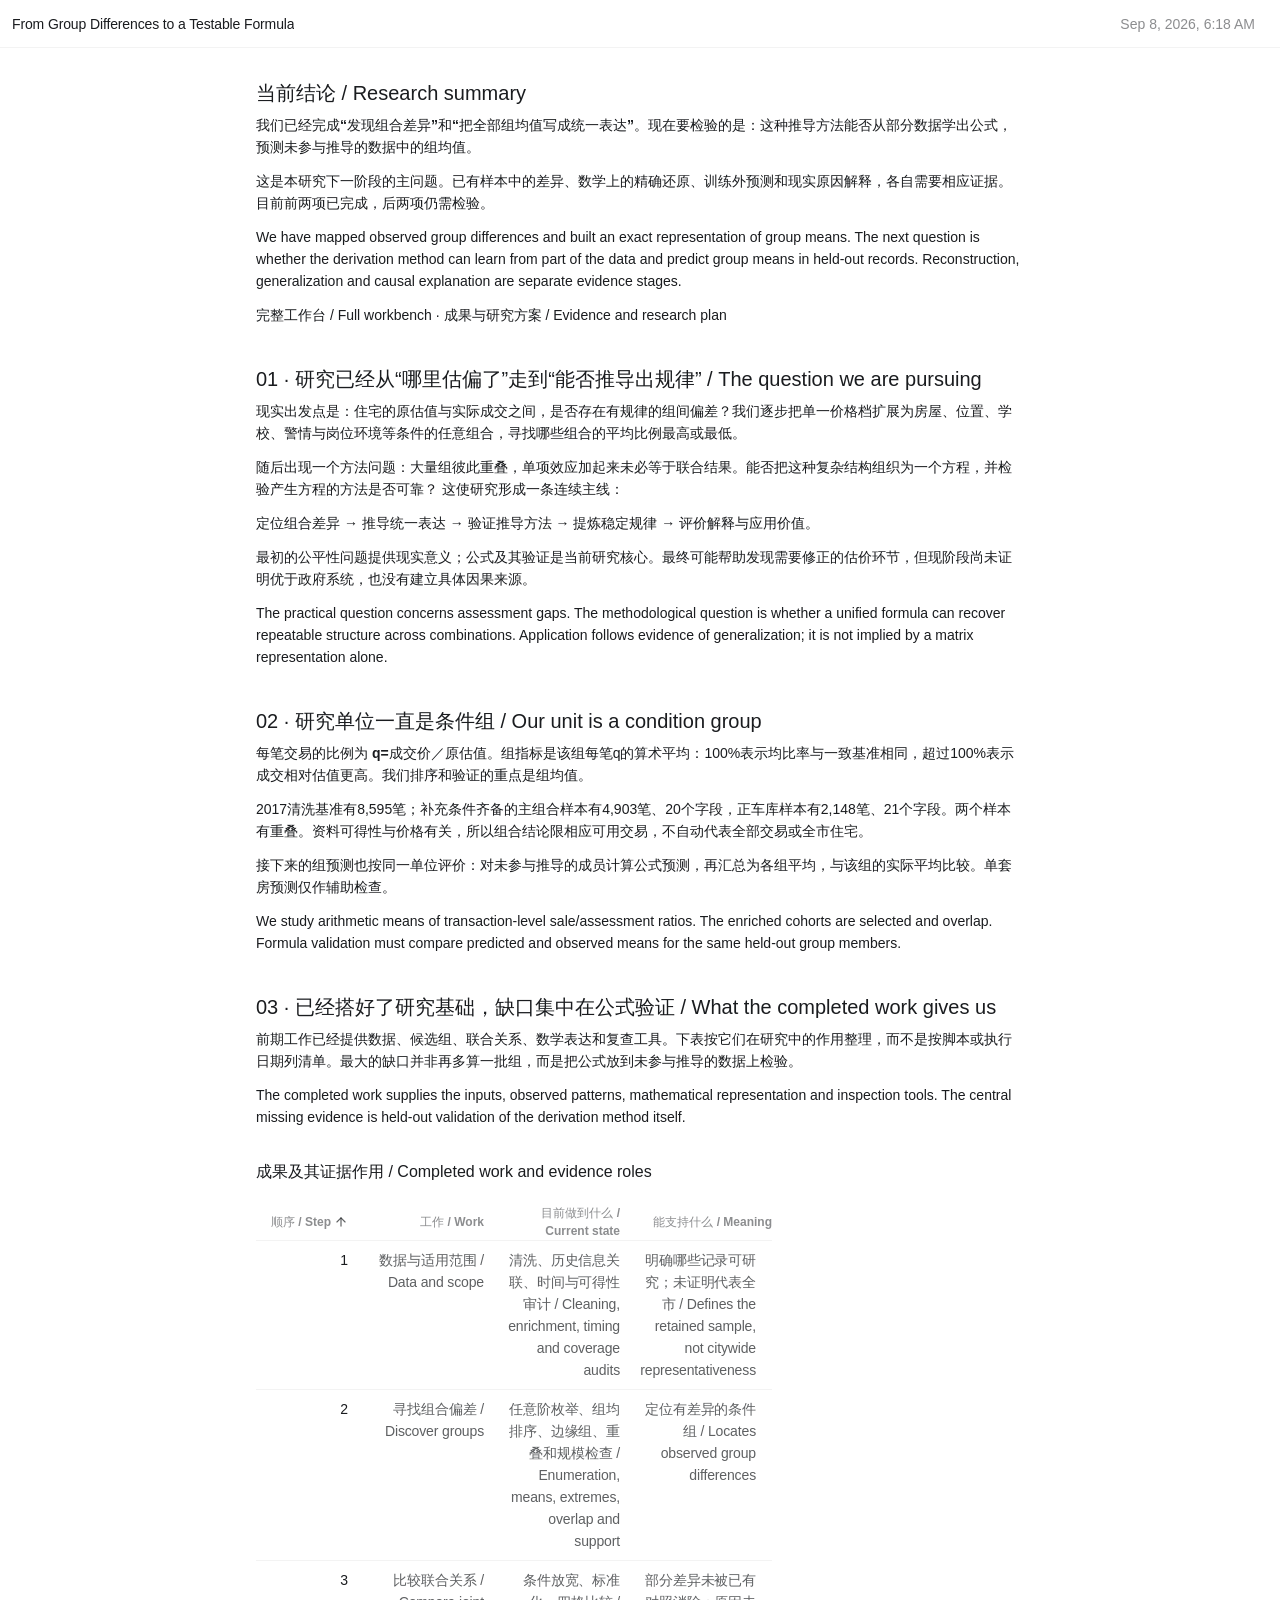
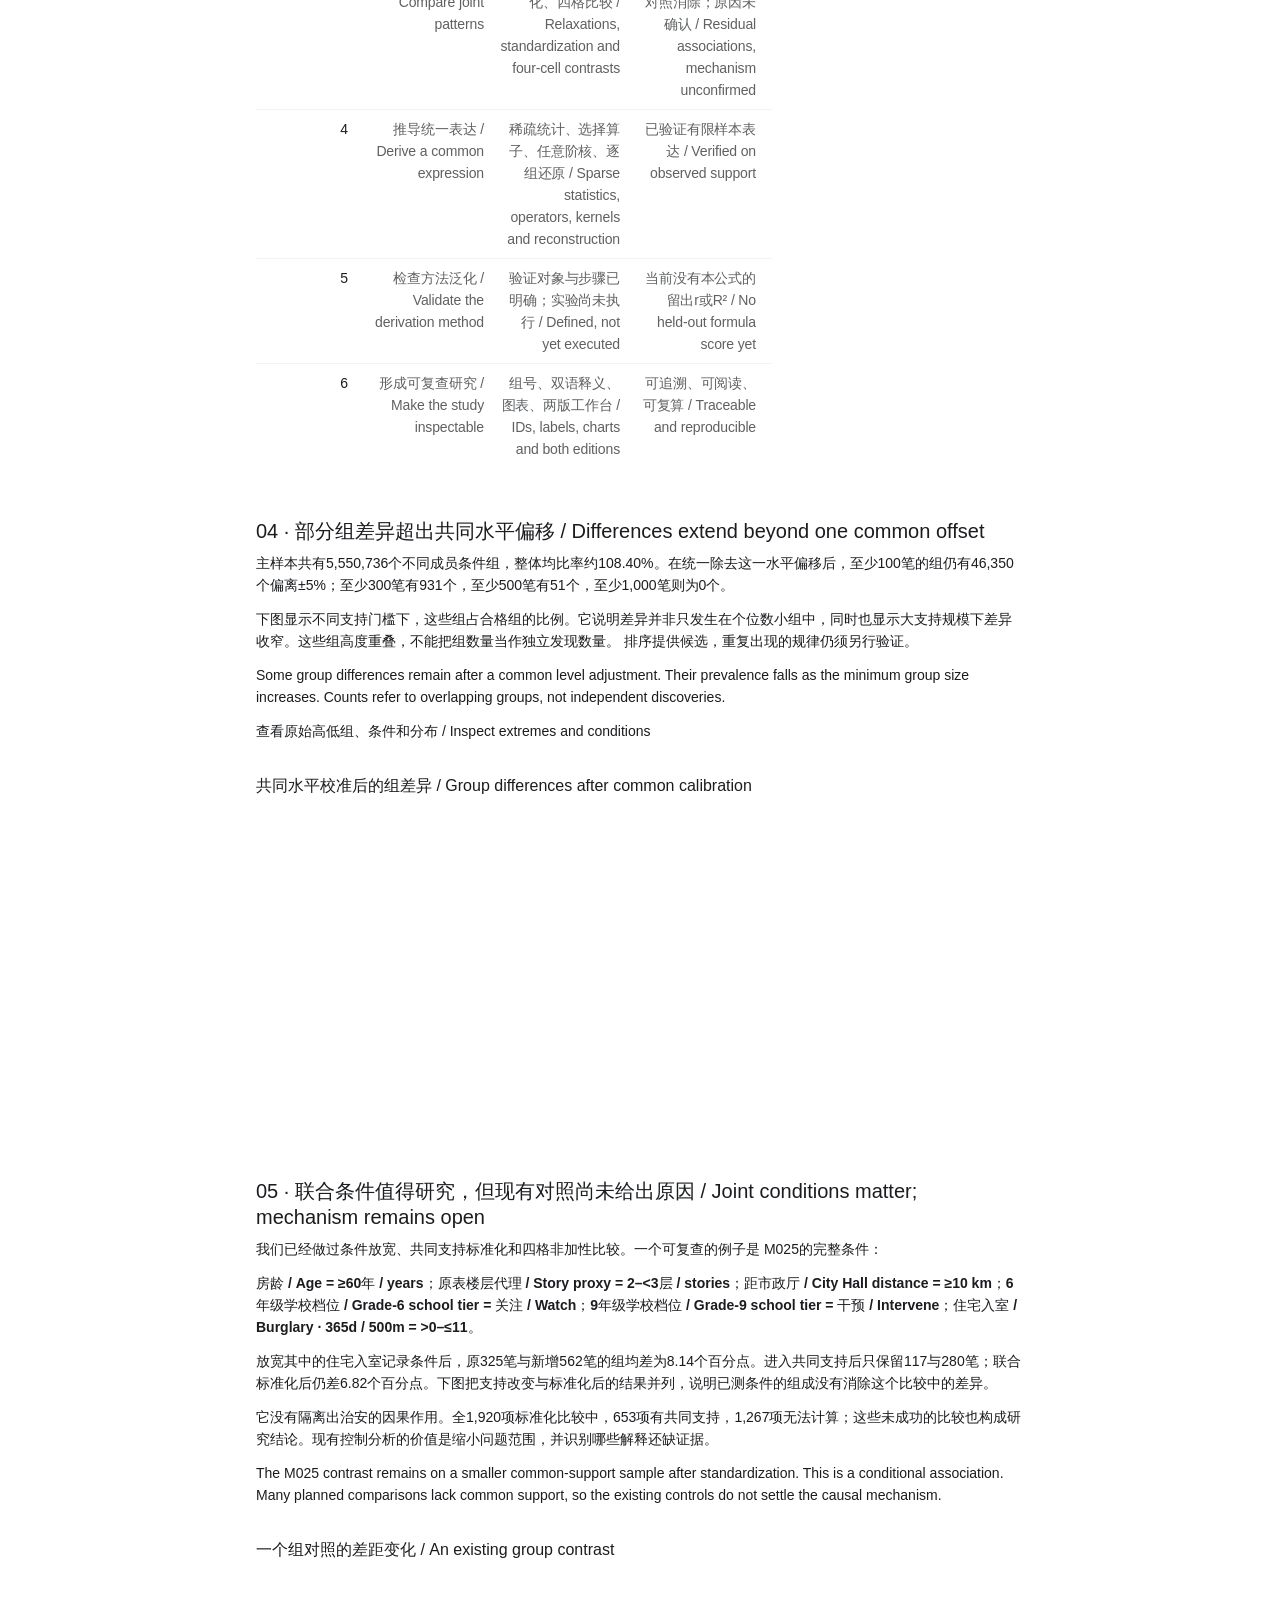
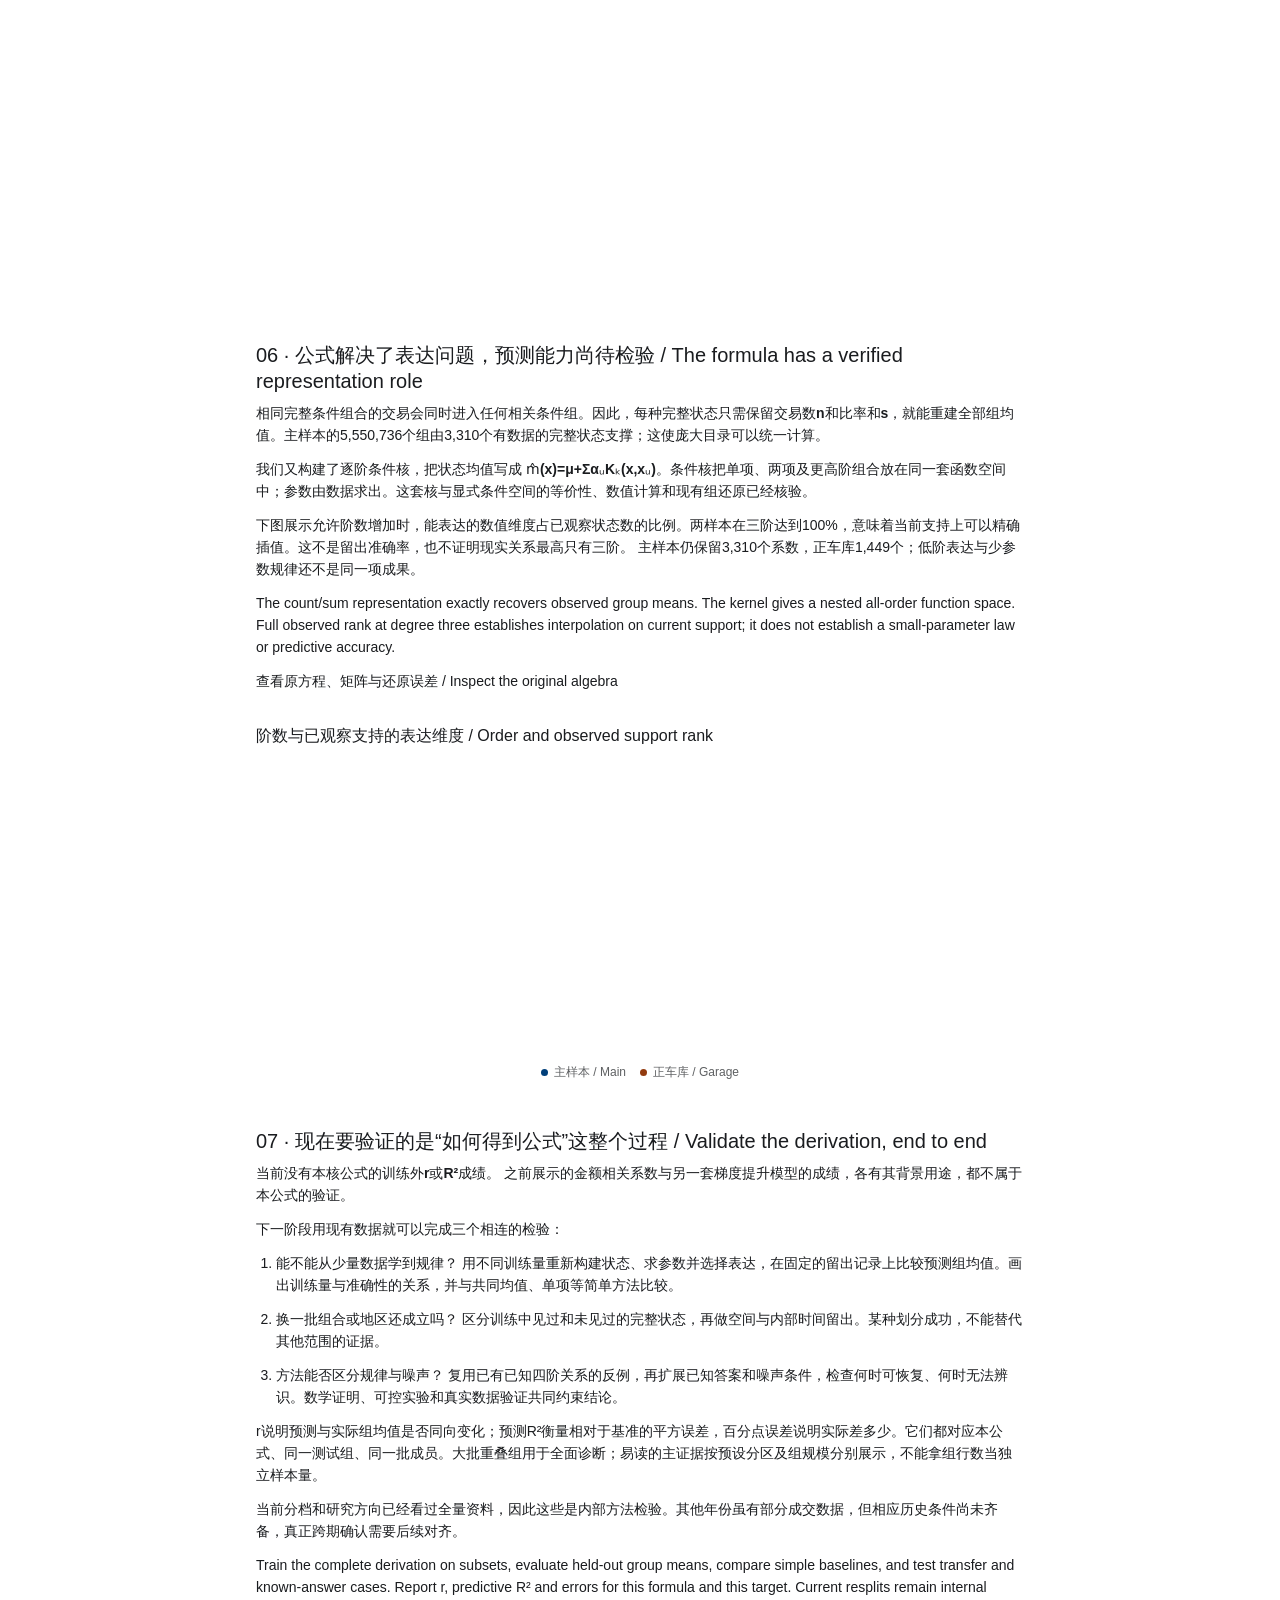
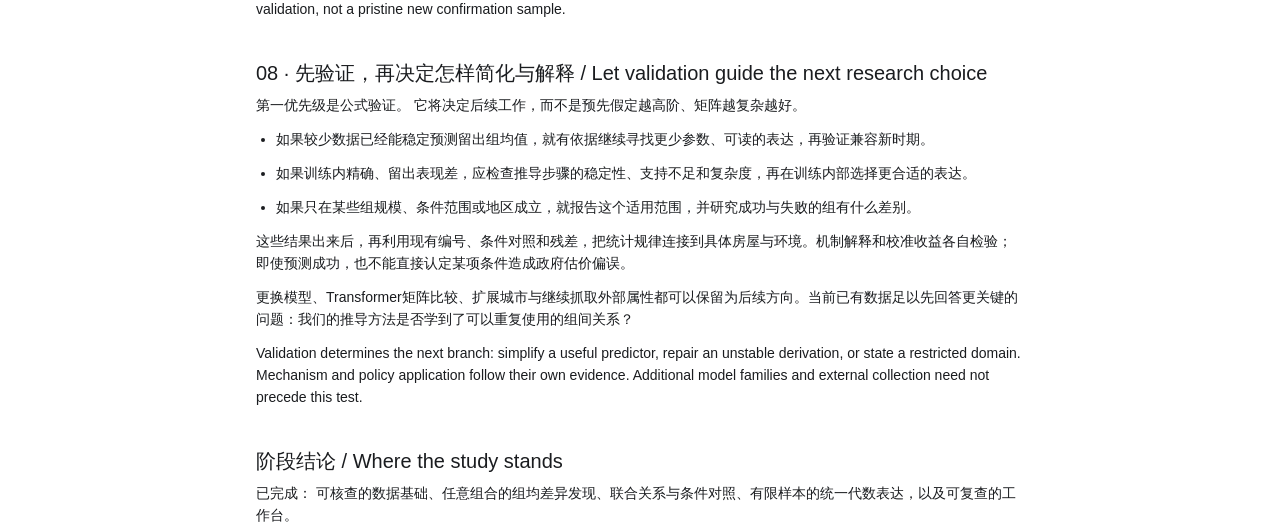
==== commit 5adb9f84: "Reframe the research around group patterns and formula validation" ====
--- a/workbench/static/research-story.html
+++ b/workbench/static/research-story.html
@@ -6,7 +6,7 @@
 <meta name="color-scheme" content="light dark" />
 <meta http-equiv="Content-Security-Policy" content="default-src &#39;none&#39;; img-src data: blob:; font-src data:; style-src &#39;unsafe-inline&#39;; script-src &#39;unsafe-inline&#39; blob:; connect-src &#39;none&#39;; media-src data: blob:; worker-src blob:; frame-src &#39;self&#39; data: blob:; object-src &#39;none&#39;; base-uri &#39;none&#39;; form-action &#39;none&#39;" />
 <meta name="referrer" content="no-referrer" />
-<title>Philadelphia Assessment Bias — Research Story</title>
+<title>From Group Differences to a Testable Formula</title>
 <style data-data-analytics-portable-fallback="true">
 :root{color-scheme:light dark;--portable-canvas:#fff;--portable-surface:#fff;--portable-surface-subtle:#f7f7f7;--portable-ink:#0d0d0d;--portable-muted:#5d5d5d;--portable-tertiary:#8f8f8f;--portable-table-text:#5d5d5d;--portable-border:rgba(13,13,13,.1);--portable-accent:#0285ff;--portable-positive:#00692a;--portable-positive-bg:#edfaf2;--portable-negative:#ba2623;--portable-negative-bg:#fff0f0;--portable-warning-bg:#fff8e6;--portable-warning-border:#e7b84b;--portable-radius:16px;--portable-safe-area-top:env(safe-area-inset-top,0px);--portable-safe-area-right:env(safe-area-inset-right,0px);--portable-safe-area-bottom:env(safe-area-inset-bottom,0px);--portable-safe-area-left:env(safe-area-inset-left,0px);font-family:ui-sans-serif,-apple-system,BlinkMacSystemFont,"Segoe UI",sans-serif;background:var(--portable-canvas);color:var(--portable-ink)}
 @media(prefers-color-scheme:dark){:root{--portable-canvas:#181818;--portable-surface:#212121;--portable-surface-subtle:#2a2a2a;--portable-ink:#dfdfdf;--portable-muted:#cdcdcd;--portable-tertiary:#afafaf;--portable-table-text:#cdcdcd;--portable-border:rgba(255,255,255,.12);--portable-accent:#66b5ff;--portable-positive:#79d996;--portable-positive-bg:rgba(64,180,99,.16);--portable-negative:#ff8583;--portable-negative-bg:rgba(224,74,70,.16);--portable-warning-bg:#302817;--portable-warning-border:#8b6a20}.portable-static-chart-light{display:none!important}.portable-static-chart-dark{display:block!important}}
@@ -34,33 +34,44 @@
 </style>
 </head>
 <body>
-<main id="data-analytics-portable-fallback" class="portable-fallback" data-portable-fallback="true" data-portable-surface="report"><header class="portable-page-header"><div class="portable-page-heading"><p class="portable-surface-label">Data Analytics report</p><h1>Philadelphia Assessment Bias — Research Story</h1><p class="portable-description">研究主线：结论、统计证据与下一步 / Findings, evidence and next steps</p></div><div class="portable-page-meta"><time datetime="2026-09-08T05:10:19.410831+00:00">Sep 8, 2026, 5:10 AM UTC</time></div></header><div class="portable-block-stack"><div class="portable-block portable-layout-full" data-artifact-block-id="summary" data-artifact-block-type="markdown" data-layout="full"><section class="portable-markdown"><h2>研究结论 / Research summary</h2>
-<p><strong>已有数据支持：低价成交住宅的相对估值更高，且部分组合的偏差不能用全样本统一偏移概括。</strong> 这是对保留交易样本的观察性结论。它还没有证明某个学校、治安指标或房屋特征造成了估价误差。</p>
-<p><strong>复杂的组合值得研究，但复杂模型的收益并不自动成立。</strong> 当前最有用的成果是可复查的异常组、条件对照和有限的预测改善。下一步应验证少量稳定组合是否在新时期仍成立，而不是继续用组数量充当证据强度。</p>
-<p>The retained sales show a price-related assessment gradient and residual group differences. These are observational findings. Candidate interactions deserve follow-up; reliable improvements to an assessment system still require independent validation.</p>
-<p><a href="./index.html#view=overview" rel="noreferrer">打开完整交互工作台 / Open the workbench</a> · <a href="./index.html#view=extremes" rel="noreferrer">查看最高／最低组 / Group extremes</a> · <a href="./research-story-sources.zip" rel="noreferrer">下载本页统计与复算脚本 / Reproducible results</a></p></section></div>
-<div class="portable-block portable-layout-full" data-artifact-block-id="question" data-artifact-block-type="markdown" data-layout="full"><section class="portable-markdown"><h2>01 · 回到原问题：低价房是否被相对高估？ / The original question</h2>
-<p>最初交接文档研究的是估值累退性：低价住宅是否以成交价的更高比例被估值。它要求一个清楚的主关系、正式检验、重复成交检查和结论。后来的组合研究用于追问“偏差集中在哪些条件”，两者在这里接起来。</p>
-<p>用 <strong>P 表示成交价，A 表示源估值，q=P/A</strong>。q=100% 是两者一致；q&gt;100% 表示成交高于估值；q&lt;100% 表示估值高于成交。组指标为 <strong>q̄G=Σ(Pi/Ai)/nG</strong>。这延续你的排序口径。最初文档采用反方向 A/P；二者逐笔互为倒数，组平均不能直接取倒数转换。</p>
-<p>2017清洗样本有 <strong>8,595笔</strong>；组合主样本 <strong>4,903笔（57.0%）</strong>；正车库样本 <strong>2,148笔（25.0%）</strong>，后两者有重叠，不能相加。信息可得性与价格相关，因此组合结论不能外推至全部交易或全市未成交住宅。</p>
-<p>The question concerns assessment levels relative to observed sale prices, not an unobserved true value. The narrative uses q=P/A; group rankings remain arithmetic means of transaction ratios.</p></section></div>
-<div class="portable-block portable-layout-full" data-artifact-block-id="gradient" data-artifact-block-type="markdown" data-layout="full"><section class="portable-markdown"><h2><span class="portable-source-tooltip portable-source-value" data-portable-source-host="true" tabindex="0" aria-describedby="portable-source-tooltip-1"><span class="portable-source-value-text">02</span><span class="portable-source-tooltip-content" id="portable-source-tooltip-1" role="tooltip"><span class="portable-source-tooltip-heading" aria-hidden="true">Source for 02</span><strong>Source: Median P/A by unequal-width price categories, all 8595 clean 2017 sales; not group arithmetic means.</strong><span class="portable-source-meta">Table: price_bands</span></span></span> · 低价端更接近高估，但最高价端并非一路走高 / A gradient, not a monotone law</h2>
-<p>低于5万美元的496笔交易，中位q约 <strong><span class="portable-source-tooltip portable-source-value" data-portable-source-host="true" tabindex="0" aria-describedby="portable-source-tooltip-2"><span class="portable-source-value-text">90.47%</span><span class="portable-source-tooltip-content" id="portable-source-tooltip-2" role="tooltip"><span class="portable-source-tooltip-heading" aria-hidden="true">Source for 90.47%</span><strong>Source: Median P/A by unequal-width price categories, all 8595 clean 2017 sales; not group arithmetic means.</strong><span class="portable-source-meta">Table: price_bands</span></span></span></strong>；<span class="portable-source-tooltip portable-source-value" data-portable-source-host="true" tabindex="0" aria-describedby="portable-source-tooltip-3"><span class="portable-source-value-text">20</span><span class="portable-source-tooltip-content" id="portable-source-tooltip-3" role="tooltip"><span class="portable-source-tooltip-heading" aria-hidden="true">Source for 20</span><strong>Source: Median P/A by unequal-width price categories, all 8595 clean 2017 sales; not group arithmetic means.</strong><span class="portable-source-meta">Table: price_bands</span></span></span>–30万美元的1,778笔约 <strong><span class="portable-source-tooltip portable-source-value" data-portable-source-host="true" tabindex="0" aria-describedby="portable-source-tooltip-4"><span class="portable-source-value-text">116.73%</span><span class="portable-source-tooltip-content" id="portable-source-tooltip-4" role="tooltip"><span class="portable-source-tooltip-heading" aria-hidden="true">Source for 116.73%</span><strong>Source: Median P/A by unequal-width price categories, all 8595 clean 2017 sales; not group arithmetic means.</strong><span class="portable-source-meta">Table: price_bands</span></span></span></strong>。百万以上仅66笔，中位q回落至 <strong><span class="portable-source-tooltip portable-source-value" data-portable-source-host="true" tabindex="0" aria-describedby="portable-source-tooltip-5"><span class="portable-source-value-text">109.35%</span><span class="portable-source-tooltip-content" id="portable-source-tooltip-5" role="tooltip"><span class="portable-source-tooltip-heading" aria-hidden="true">Source for 109.35%</span><strong>Source: Median P/A by unequal-width price categories, all 8595 clean 2017 sales; not group arithmetic means.</strong><span class="portable-source-meta">Table: price_bands</span></span></span></strong>。所以可以说低价端的相对估值更高，不能说“房子越贵就必然越低估”。</p>
-<p>下图每个点代表一个价格档的中位数，横轴为不等宽价格区间，100%横线表示一致。它直观展示现象，但价格同时出现在分组和q的分子中，成交噪声可能放大梯度；需要下面的金额关系、比例性与去重对照。</p>
-<p>The lowest band has a lower median sale/assessment ratio. The top band reverses part of the rise and is small. Shared-price coupling means this chart alone cannot establish regressivity.</p></section><div class="portable-inline-source portable-source-summary" data-source-id="price_bands"><div class="portable-inline-source-content portable-source-summary-content"><span class="portable-source-tooltip-heading" aria-hidden="true">Source for 02 · 低价端更接近高估，但最高价端并非一路走高 / A gradient, not a monotone law</span><strong>Source: Median P/A by unequal-width price categories, all 8595 clean 2017 sales; not group arithmetic means.</strong><span class="portable-source-meta">Table: price_bands</span><p class="portable-source-description-data">Display query over verified Python results, not a statistical fit. Median P/A by unequal-width price categories, all 8595 clean 2017 sales; not group arithmetic means.</p><pre class="portable-source-query-data" aria-hidden="true"><code>SELECT * FROM &quot;price_bands&quot;;</code></pre></div></div></div>
-<div class="portable-block portable-layout-full" data-artifact-block-id="bands-chart-block" data-artifact-block-type="chart" data-layout="full"><figure class="portable-content-card portable-chart-summary" data-artifact-id="bands-chart" data-artifact-kind="chart" data-chart-id="bands-chart" data-portable-visual-title="价格档的成交／估值 / Sale-to-assessment by price band" data-portable-source-host="true" tabindex="0" aria-label="价格档的成交／估值 / Sale-to-assessment by price band" aria-describedby="portable-source-tooltip-6"><figcaption class="portable-visual-header"><strong>价格档的成交／估值 / Sale-to-assessment by price band</strong></figcaption><div class="portable-inline-source" data-source-id="price_bands"><div class="portable-inline-source-content portable-source-tooltip-content" id="portable-source-tooltip-6" role="tooltip"><span class="portable-source-tooltip-heading" aria-hidden="true">Source for 价格档的成交／估值 / Sale-to-assessment by price band</span><strong>Source: Median P/A by unequal-width price categories, all 8595 clean 2017 sales; not group arithmetic means.</strong><span class="portable-source-meta">Table: price_bands</span><p class="portable-source-description-data">Display query over verified Python results, not a statistical fit. Median P/A by unequal-width price categories, all 8595 clean 2017 sales; not group arithmetic means.</p><pre class="portable-source-query-data" aria-hidden="true"><code>SELECT * FROM &quot;price_bands&quot;;</code></pre></div></div><div class="portable-static-chart" data-static-chart-id="bands-chart" data-static-chart-block-id="bands-chart-block" role="img" aria-label="价格档的成交／估值 / Sale-to-assessment by price band chart" style="max-width:768px"><div class="portable-static-chart-variant portable-static-chart-light" aria-hidden="true"><svg width="768" height="320" viewBox="0 0 768 320" xmlns="http://www.w3.org/2000/svg" aria-hidden="true" class="portable-static-chart-svg" focusable="false" preserveAspectRatio="xMidYMid meet">
-<g opacity="1">
-<g opacity="1">
-<g opacity="1">
-<line x1="53" y1="264" x2="768" y2="264" clip-path="none" clip-rule="nonzero" fill="none" fill-opacity="1" fill-rule="nonzero" opacity="1" paint-order="normal" shape-rendering="auto" stroke="rgba(26, 28, 31, 0.05)" stroke-dasharray="none" stroke-dashoffset="0px" stroke-linecap="butt" stroke-linejoin="miter" stroke-miterlimit="4" stroke-opacity="1" stroke-width="1px" vector-effect="none">
+<main id="data-analytics-portable-fallback" class="portable-fallback" data-portable-fallback="true" data-portable-surface="report"><header class="portable-page-header"><div class="portable-page-heading"><p class="portable-surface-label">Data Analytics report</p><h1>From Group Differences to a Testable Formula</h1><p class="portable-description">研究主线与阶段结论 / Research questions, evidence and next steps</p></div><div class="portable-page-meta"><time datetime="2026-09-08T06:18:34.561181+00:00">Sep 8, 2026, 6:18 AM UTC</time></div></header><div class="portable-block-stack"><div class="portable-block portable-layout-full" data-artifact-block-id="summary" data-artifact-block-type="markdown" data-layout="full"><section class="portable-markdown"><h2>当前结论 / Research summary</h2>
+<p><strong>我们已经完成“发现组合差异”和“把全部组均值写成统一表达”。现在要检验的是：这种推导方法能否从部分数据学出公式，预测未参与推导的数据中的组均值。</strong></p>
+<p>这是本研究下一阶段的主问题。已有样本中的差异、数学上的精确还原、训练外预测和现实原因解释，各自需要相应证据。目前前两项已完成，后两项仍需检验。</p>
+<p>We have mapped observed group differences and built an exact representation of group means. The next question is whether the derivation method can learn from part of the data and predict group means in held-out records. Reconstruction, generalization and causal explanation are separate evidence stages.</p>
+<p><a href="./index.html#view=overview" rel="noreferrer">完整工作台 / Full workbench</a> · <a href="./research-story-sources.zip" rel="noreferrer">成果与研究方案 / Evidence and research plan</a></p></section><div class="portable-inline-source portable-source-summary" data-source-id="framework"><div class="portable-inline-source-content portable-source-summary-content"><span class="portable-source-tooltip-heading" aria-hidden="true">Source for 当前结论 / Research summary</span><strong>Source: Research questions and next-stage plan</strong><span class="portable-source-meta">File: docs/research_framework.md</span></div></div></div>
+<div class="portable-block portable-layout-full" data-artifact-block-id="question" data-artifact-block-type="markdown" data-layout="full"><section class="portable-markdown"><h2><span class="portable-source-tooltip portable-source-value" data-portable-source-host="true" tabindex="0" aria-describedby="portable-source-tooltip-1"><span class="portable-source-value-text">01</span><span class="portable-source-tooltip-content" id="portable-source-tooltip-1" role="tooltip"><span class="portable-source-tooltip-heading" aria-hidden="true">Source for 01</span><strong>Source: Research questions and next-stage plan</strong><span class="portable-source-meta">File: docs/research_framework.md</span></span></span> · 研究已经从“哪里估偏了”走到“能否推导出规律” / The question we are pursuing</h2>
+<p>现实出发点是：住宅的原估值与实际成交之间，是否存在有规律的组间偏差？我们逐步把单一价格档扩展为房屋、位置、学校、警情与岗位环境等条件的任意组合，寻找哪些组合的平均比例最高或最低。</p>
+<p>随后出现一个方法问题：大量组彼此重叠，单项效应加起来未必等于联合结果。<strong>能否把这种复杂结构组织为一个方程，并检验产生方程的方法是否可靠？</strong> 这使研究形成一条连续主线：</p>
+<p><strong>定位组合差异 → 推导统一表达 → 验证推导方法 → 提炼稳定规律 → 评价解释与应用价值。</strong></p>
+<p>最初的公平性问题提供现实意义；公式及其验证是当前研究核心。最终可能帮助发现需要修正的估价环节，但现阶段尚未证明优于政府系统，也没有建立具体因果来源。</p>
+<p>The practical question concerns assessment gaps. The methodological question is whether a unified formula can recover repeatable structure across combinations. Application follows evidence of generalization; it is not implied by a matrix representation alone.</p></section><div class="portable-inline-source portable-source-summary" data-source-id="framework"><div class="portable-inline-source-content portable-source-summary-content"><span class="portable-source-tooltip-heading" aria-hidden="true">Source for 01 · 研究已经从“哪里估偏了”走到“能否推导出规律” / The question we are pursuing</span><strong>Source: Research questions and next-stage plan</strong><span class="portable-source-meta">File: docs/research_framework.md</span></div></div></div>
+<div class="portable-block portable-layout-full" data-artifact-block-id="unit" data-artifact-block-type="markdown" data-layout="full"><section class="portable-markdown"><h2><span class="portable-source-tooltip portable-source-value" data-portable-source-host="true" tabindex="0" aria-describedby="portable-source-tooltip-2"><span class="portable-source-value-text">02</span><span class="portable-source-tooltip-content" id="portable-source-tooltip-2" role="tooltip"><span class="portable-source-tooltip-heading" aria-hidden="true">Source for 02</span><strong>Source: Cohort scope and selection</strong><span class="portable-source-meta">File: outputs/conditional/source_scope.csv</span></span></span> · 研究单位一直是条件组 / Our unit is a condition group</h2>
+<p>每笔交易的比例为 <strong>q=成交价／原估值</strong>。组指标是该组每笔q的算术平均：100%表示均比率与一致基准相同，超过100%表示成交相对估值更高。我们排序和验证的重点是组均值。</p>
+<p>2017清洗基准有8,595笔；补充条件齐备的主组合样本有4,903笔、20个字段，正车库样本有2,148笔、21个字段。两个样本有重叠。资料可得性与价格有关，所以组合结论限相应可用交易，不自动代表全部交易或全市住宅。</p>
+<p>接下来的组预测也按同一单位评价：对未参与推导的成员计算公式预测，再汇总为各组平均，与该组的实际平均比较。单套房预测仅作辅助检查。</p>
+<p>We study arithmetic means of transaction-level sale/assessment ratios. The enriched cohorts are selected and overlap. Formula validation must compare predicted and observed means for the same held-out group members.</p></section><div class="portable-inline-source portable-source-summary" data-source-id="scope"><div class="portable-inline-source-content portable-source-summary-content"><span class="portable-source-tooltip-heading" aria-hidden="true">Source for 02 · 研究单位一直是条件组 / Our unit is a condition group</span><strong>Source: Cohort scope and selection</strong><span class="portable-source-meta">File: outputs/conditional/source_scope.csv</span></div></div></div>
+<div class="portable-block portable-layout-full" data-artifact-block-id="inventory" data-artifact-block-type="markdown" data-layout="full"><section class="portable-markdown"><h2><span class="portable-source-tooltip portable-source-value" data-portable-source-host="true" tabindex="0" aria-describedby="portable-source-tooltip-3"><span class="portable-source-value-text">03</span><span class="portable-source-tooltip-content" id="portable-source-tooltip-3" role="tooltip"><span class="portable-source-tooltip-heading" aria-hidden="true">Source for 03</span><strong>Source: Research questions and next-stage plan</strong><span class="portable-source-meta">File: docs/research_framework.md</span></span></span> · 已经搭好了研究基础，缺口集中在公式验证 / What the completed work gives us</h2>
+<p>前期工作已经提供数据、候选组、联合关系、数学表达和复查工具。下表按它们在研究中的作用整理，而不是按脚本或执行日期列清单。<strong>最大的缺口并非再多算一批组，而是把公式放到未参与推导的数据上检验。</strong></p>
+<p>The completed work supplies the inputs, observed patterns, mathematical representation and inspection tools. The central missing evidence is held-out validation of the derivation method itself.</p></section><div class="portable-inline-source portable-source-summary" data-source-id="framework"><div class="portable-inline-source-content portable-source-summary-content"><span class="portable-source-tooltip-heading" aria-hidden="true">Source for 03 · 已经搭好了研究基础，缺口集中在公式验证 / What the completed work gives us</span><strong>Source: Research questions and next-stage plan</strong><span class="portable-source-meta">File: docs/research_framework.md</span></div></div></div>
+<div class="portable-block portable-layout-full" data-artifact-block-id="inventory-table-block" data-artifact-block-type="table" data-layout="full"><section class="portable-content-card portable-table-card" data-artifact-id="inventory-table" data-artifact-kind="table" data-table-id="inventory-table" data-portable-visual-title="成果及其证据作用 / Completed work and evidence roles"><header class="portable-visual-header"><h2>成果及其证据作用 / Completed work and evidence roles</h2></header><div class="portable-inline-source portable-source-summary" data-source-id="research_ledger"><div class="portable-inline-source-content portable-source-summary-content"><span class="portable-source-tooltip-heading" aria-hidden="true">Source for 成果及其证据作用 / Completed work and evidence roles</span><strong>Source: Evidence inventory; the formula-validation row explicitly marks unexecuted work.</strong><span class="portable-source-meta">Table: research_ledger</span><p class="portable-source-description-data">Display query over sourced results. Evidence inventory; the formula-validation row explicitly marks unexecuted work.</p><pre class="portable-source-query-data" aria-hidden="true"><code>SELECT * FROM &quot;research_ledger&quot;;</code></pre></div></div><div class="portable-table-source-region"><div class="portable-table-scroll"><table><caption>成果及其证据作用 / Completed work and evidence roles</caption><thead><tr><th scope="col" class="portable-table-number">顺序 / Step</th><th scope="col">工作 / Work</th><th scope="col">目前做到什么 / Current state</th><th scope="col">能支持什么 / Meaning</th></tr></thead><tbody><tr><td class="portable-table-source-cell portable-table-number"><span class="portable-source-tooltip portable-source-value" data-portable-source-host="true" tabindex="0" aria-describedby="portable-source-tooltip-4"><span class="portable-source-value-text">1</span><span class="portable-source-tooltip-content" id="portable-source-tooltip-4" role="tooltip"><span class="portable-source-tooltip-heading" aria-hidden="true">Source for 1</span><strong>Source: Evidence inventory; the formula-validation row explicitly marks unexecuted work.</strong><span class="portable-source-meta">Table: research_ledger</span></span></span></td><td>数据与适用范围 / Data and scope</td><td>清洗、历史信息关联、时间与可得性审计 / Cleaning, enrichment, timing and coverage audits</td><td>明确哪些记录可研究；未证明代表全市 / Defines the retained sample, not citywide representativeness</td></tr><tr><td class="portable-table-source-cell portable-table-number"><span class="portable-source-tooltip portable-source-value" data-portable-source-host="true" tabindex="0" aria-describedby="portable-source-tooltip-5"><span class="portable-source-value-text">2</span><span class="portable-source-tooltip-content" id="portable-source-tooltip-5" role="tooltip"><span class="portable-source-tooltip-heading" aria-hidden="true">Source for 2</span><strong>Source: Evidence inventory; the formula-validation row explicitly marks unexecuted work.</strong><span class="portable-source-meta">Table: research_ledger</span></span></span></td><td>寻找组合偏差 / Discover groups</td><td>任意阶枚举、组均排序、边缘组、重叠和规模检查 / Enumeration, means, extremes, overlap and support</td><td>定位有差异的条件组 / Locates observed group differences</td></tr><tr><td class="portable-table-source-cell portable-table-number"><span class="portable-source-tooltip portable-source-value" data-portable-source-host="true" tabindex="0" aria-describedby="portable-source-tooltip-6"><span class="portable-source-value-text">3</span><span class="portable-source-tooltip-content" id="portable-source-tooltip-6" role="tooltip"><span class="portable-source-tooltip-heading" aria-hidden="true">Source for 3</span><strong>Source: Evidence inventory; the formula-validation row explicitly marks unexecuted work.</strong><span class="portable-source-meta">Table: research_ledger</span></span></span></td><td>比较联合关系 / Compare joint patterns</td><td>条件放宽、标准化、四格比较 / Relaxations, standardization and four-cell contrasts</td><td>部分差异未被已有对照消除；原因未确认 / Residual associations, mechanism unconfirmed</td></tr><tr><td class="portable-table-source-cell portable-table-number"><span class="portable-source-tooltip portable-source-value" data-portable-source-host="true" tabindex="0" aria-describedby="portable-source-tooltip-7"><span class="portable-source-value-text">4</span><span class="portable-source-tooltip-content" id="portable-source-tooltip-7" role="tooltip"><span class="portable-source-tooltip-heading" aria-hidden="true">Source for 4</span><strong>Source: Evidence inventory; the formula-validation row explicitly marks unexecuted work.</strong><span class="portable-source-meta">Table: research_ledger</span></span></span></td><td>推导统一表达 / Derive a common expression</td><td>稀疏统计、选择算子、任意阶核、逐组还原 / Sparse statistics, operators, kernels and reconstruction</td><td>已验证有限样本表达 / Verified on observed support</td></tr><tr><td class="portable-table-source-cell portable-table-number"><span class="portable-source-tooltip portable-source-value" data-portable-source-host="true" tabindex="0" aria-describedby="portable-source-tooltip-8"><span class="portable-source-value-text">5</span><span class="portable-source-tooltip-content" id="portable-source-tooltip-8" role="tooltip"><span class="portable-source-tooltip-heading" aria-hidden="true">Source for 5</span><strong>Source: Evidence inventory; the formula-validation row explicitly marks unexecuted work.</strong><span class="portable-source-meta">Table: research_ledger</span></span></span></td><td>检查方法泛化 / Validate the derivation method</td><td>验证对象与步骤已明确；实验尚未执行 / Defined, not yet executed</td><td>当前没有本公式的留出r或R² / No held-out formula score yet</td></tr><tr><td class="portable-table-source-cell portable-table-number"><span class="portable-source-tooltip portable-source-value" data-portable-source-host="true" tabindex="0" aria-describedby="portable-source-tooltip-9"><span class="portable-source-value-text">6</span><span class="portable-source-tooltip-content" id="portable-source-tooltip-9" role="tooltip"><span class="portable-source-tooltip-heading" aria-hidden="true">Source for 6</span><strong>Source: Evidence inventory; the formula-validation row explicitly marks unexecuted work.</strong><span class="portable-source-meta">Table: research_ledger</span></span></span></td><td>形成可复查研究 / Make the study inspectable</td><td>组号、双语释义、图表、两版工作台 / IDs, labels, charts and both editions</td><td>可追溯、可阅读、可复算 / Traceable and reproducible</td></tr></tbody></table></div></div></section></div>
+<div class="portable-block portable-layout-full" data-artifact-block-id="discovery" data-artifact-block-type="markdown" data-layout="full"><section class="portable-markdown"><h2>04 · 部分组差异超出共同水平偏移 / Differences extend beyond one common offset</h2>
+<p>主样本共有5,550,736个不同成员条件组，整体均比率约108.40%。在统一除去这一水平偏移后，至少100笔的组仍有46,350个偏离±5%；至少300笔有931个，至少500笔有51个，至少1,000笔则为0个。</p>
+<p>下图显示不同支持门槛下，这些组占合格组的比例。它说明差异并非只发生在个位数小组中，同时也显示大支持规模下差异收窄。<strong>这些组高度重叠，不能把组数量当作独立发现数量。</strong> 排序提供候选，重复出现的规律仍须另行验证。</p>
+<p>Some group differences remain after a common level adjustment. Their prevalence falls as the minimum group size increases. Counts refer to overlapping groups, not independent discoveries.</p>
+<p><a href="./index.html#view=extremes" rel="noreferrer">查看原始高低组、条件和分布 / Inspect extremes and conditions</a></p></section></div>
+<div class="portable-block portable-layout-full" data-artifact-block-id="support-chart-block" data-artifact-block-type="chart" data-layout="full"><figure class="portable-content-card portable-chart-summary" data-artifact-id="support-chart" data-artifact-kind="chart" data-chart-id="support-chart" data-portable-visual-title="共同水平校准后的组差异 / Group differences after common calibration" data-portable-source-host="true" tabindex="0" aria-label="共同水平校准后的组差异 / Group differences after common calibration" aria-describedby="portable-source-tooltip-10"><figcaption class="portable-visual-header"><strong>共同水平校准后的组差异 / Group differences after common calibration</strong></figcaption><div class="portable-inline-source" data-source-id="group_support"><div class="portable-inline-source-content portable-source-tooltip-content" id="portable-source-tooltip-10" role="tooltip"><span class="portable-source-tooltip-heading" aria-hidden="true">Source for 共同水平校准后的组差异 / Group differences after common calibration</span><strong>Source: Main-cohort overlapping unique-member groups beyond ±5% after division by the cohort mean. No independent-test interpretation.</strong><span class="portable-source-meta">Table: group_support</span><p class="portable-source-description-data">Display query over sourced results. Main-cohort overlapping unique-member groups beyond ±5% after division by the cohort mean. No independent-test interpretation.</p><pre class="portable-source-query-data" aria-hidden="true"><code>SELECT * FROM &quot;group_support&quot;;</code></pre></div></div><div class="portable-static-chart" data-static-chart-id="support-chart" data-static-chart-block-id="support-chart-block" role="img" aria-label="共同水平校准后的组差异 / Group differences after common calibration chart" style="max-width:768px"><div class="portable-static-chart-variant portable-static-chart-light" aria-hidden="true"><svg width="768" height="320" viewBox="0 0 768 320" xmlns="http://www.w3.org/2000/svg" aria-hidden="true" class="portable-static-chart-svg" focusable="false" preserveAspectRatio="xMidYMid meet">
+<g opacity="1">
+<g opacity="1">
+<g opacity="1">
+<line x1="49" y1="282" x2="768" y2="282" clip-path="none" clip-rule="nonzero" fill="none" fill-opacity="1" fill-rule="nonzero" opacity="1" paint-order="normal" shape-rendering="auto" stroke="rgba(26, 28, 31, 0.05)" stroke-dasharray="none" stroke-dashoffset="0px" stroke-linecap="butt" stroke-linejoin="miter" stroke-miterlimit="4" stroke-opacity="1" stroke-width="1px" vector-effect="none">
 </line>
-<line x1="53" y1="200" x2="768" y2="200" clip-path="none" clip-rule="nonzero" fill="none" fill-opacity="1" fill-rule="nonzero" opacity="1" paint-order="normal" shape-rendering="auto" stroke="rgba(26, 28, 31, 0.05)" stroke-dasharray="none" stroke-dashoffset="0px" stroke-linecap="butt" stroke-linejoin="miter" stroke-miterlimit="4" stroke-opacity="1" stroke-width="1px" vector-effect="none">
+<line x1="49" y1="220" x2="768" y2="220" clip-path="none" clip-rule="nonzero" fill="none" fill-opacity="1" fill-rule="nonzero" opacity="1" paint-order="normal" shape-rendering="auto" stroke="rgba(26, 28, 31, 0.05)" stroke-dasharray="none" stroke-dashoffset="0px" stroke-linecap="butt" stroke-linejoin="miter" stroke-miterlimit="4" stroke-opacity="1" stroke-width="1px" vector-effect="none">
 </line>
-<line x1="53" y1="136" x2="768" y2="136" clip-path="none" clip-rule="nonzero" fill="none" fill-opacity="1" fill-rule="nonzero" opacity="1" paint-order="normal" shape-rendering="auto" stroke="rgba(26, 28, 31, 0.05)" stroke-dasharray="none" stroke-dashoffset="0px" stroke-linecap="butt" stroke-linejoin="miter" stroke-miterlimit="4" stroke-opacity="1" stroke-width="1px" vector-effect="none">
+<line x1="49" y1="158" x2="768" y2="158" clip-path="none" clip-rule="nonzero" fill="none" fill-opacity="1" fill-rule="nonzero" opacity="1" paint-order="normal" shape-rendering="auto" stroke="rgba(26, 28, 31, 0.05)" stroke-dasharray="none" stroke-dashoffset="0px" stroke-linecap="butt" stroke-linejoin="miter" stroke-miterlimit="4" stroke-opacity="1" stroke-width="1px" vector-effect="none">
 </line>
-<line x1="53" y1="72" x2="768" y2="72" clip-path="none" clip-rule="nonzero" fill="none" fill-opacity="1" fill-rule="nonzero" opacity="1" paint-order="normal" shape-rendering="auto" stroke="rgba(26, 28, 31, 0.05)" stroke-dasharray="none" stroke-dashoffset="0px" stroke-linecap="butt" stroke-linejoin="miter" stroke-miterlimit="4" stroke-opacity="1" stroke-width="1px" vector-effect="none">
+<line x1="49" y1="96" x2="768" y2="96" clip-path="none" clip-rule="nonzero" fill="none" fill-opacity="1" fill-rule="nonzero" opacity="1" paint-order="normal" shape-rendering="auto" stroke="rgba(26, 28, 31, 0.05)" stroke-dasharray="none" stroke-dashoffset="0px" stroke-linecap="butt" stroke-linejoin="miter" stroke-miterlimit="4" stroke-opacity="1" stroke-width="1px" vector-effect="none">
 </line>
-<line x1="53" y1="8" x2="768" y2="8" clip-path="none" clip-rule="nonzero" fill="none" fill-opacity="1" fill-rule="nonzero" opacity="1" paint-order="normal" shape-rendering="auto" stroke="rgba(26, 28, 31, 0.05)" stroke-dasharray="none" stroke-dashoffset="0px" stroke-linecap="butt" stroke-linejoin="miter" stroke-miterlimit="4" stroke-opacity="1" stroke-width="1px" vector-effect="none">
+<line x1="49" y1="34" x2="768" y2="34" clip-path="none" clip-rule="nonzero" fill="none" fill-opacity="1" fill-rule="nonzero" opacity="1" paint-order="normal" shape-rendering="auto" stroke="rgba(26, 28, 31, 0.05)" stroke-dasharray="none" stroke-dashoffset="0px" stroke-linecap="butt" stroke-linejoin="miter" stroke-miterlimit="4" stroke-opacity="1" stroke-width="1px" vector-effect="none">
 </line>
 </g>
 </g>
@@ -69,7 +80,7 @@
 </g>
 <defs>
 <clipPath id="portable-0-light-0">
-<rect x="53" y="8" height="256" width="715" clip-path="none" clip-rule="nonzero" fill="rgb(0, 0, 0)" fill-opacity="1" fill-rule="nonzero" opacity="1" paint-order="normal" shape-rendering="auto" stroke="none" stroke-dasharray="none" stroke-dashoffset="0px" stroke-linecap="butt" stroke-linejoin="miter" stroke-miterlimit="4" stroke-opacity="1" stroke-width="1px" vector-effect="none">
+<rect x="49" y="34" height="248" width="719" clip-path="none" clip-rule="nonzero" fill="rgb(0, 0, 0)" fill-opacity="1" fill-rule="nonzero" opacity="1" paint-order="normal" shape-rendering="auto" stroke="none" stroke-dasharray="none" stroke-dashoffset="0px" stroke-linecap="butt" stroke-linejoin="miter" stroke-miterlimit="4" stroke-opacity="1" stroke-width="1px" vector-effect="none">
 </rect>
 </clipPath>
 </defs>
@@ -78,172 +89,153 @@
 <g opacity="1">
 </g>
 <g opacity="1">
-</g>
-<g opacity="1">
-<g opacity="1">
-<line x1="53" y1="50.66666666666666" x2="768" y2="50.66666666666666" clip-path="none" clip-rule="nonzero" fill="none" fill-opacity="1" fill-rule="nonzero" opacity="1" paint-order="normal" shape-rendering="auto" stroke="rgba(26, 28, 31, 0.05)" stroke-dasharray="4px, 4px" stroke-dashoffset="0px" stroke-linecap="butt" stroke-linejoin="miter" stroke-miterlimit="4" stroke-opacity="1" stroke-width="1px" vector-effect="none">
+<g id="portable-0-light-1" opacity="1">
+<g opacity="1">
+<g opacity="1">
+<g opacity="1">
+<g opacity="1">
+<path d="M66.975,52.2542A 6,6,0,0,1,72.975,46.2542L 203.975,46.2542A 6,6,0,0,1,
+        209.975,52.2542L 209.975,282L 66.975,282Z" clip-path="none" clip-rule="nonzero" fill="rgb(0, 63, 122)" fill-opacity="1" fill-rule="nonzero" opacity="1" paint-order="normal" shape-rendering="auto" stroke="none" stroke-dasharray="none" stroke-dashoffset="0px" stroke-linecap="butt" stroke-linejoin="miter" stroke-miterlimit="4" stroke-opacity="1" stroke-width="1px" vector-effect="none">
+</path>
+</g>
+</g>
+<g opacity="1">
+<g opacity="1">
+<path d="M246.725,242.2143A 6,6,0,0,1,252.725,236.2143L 383.725,236.2143A 6,6,0,0,1,
+        389.725,242.2143L 389.725,282L 246.725,282Z" clip-path="none" clip-rule="nonzero" fill="rgb(0, 63, 122)" fill-opacity="1" fill-rule="nonzero" opacity="1" paint-order="normal" shape-rendering="auto" stroke="none" stroke-dasharray="none" stroke-dashoffset="0px" stroke-linecap="butt" stroke-linejoin="miter" stroke-miterlimit="4" stroke-opacity="1" stroke-width="1px" vector-effect="none">
+</path>
+</g>
+</g>
+<g opacity="1">
+<g opacity="1">
+<path d="M426.475,276.9509A 5.0491,5.0491,0,0,1,431.5241,271.9018L 564.4259,271.9018A 5.0491,5.0491,0,0,1,
+        569.475,276.9509L 569.475,282L 426.475,282Z" clip-path="none" clip-rule="nonzero" fill="rgb(0, 63, 122)" fill-opacity="1" fill-rule="nonzero" opacity="1" paint-order="normal" shape-rendering="auto" stroke="none" stroke-dasharray="none" stroke-dashoffset="0px" stroke-linecap="butt" stroke-linejoin="miter" stroke-miterlimit="4" stroke-opacity="1" stroke-width="1px" vector-effect="none">
+</path>
+</g>
+</g>
+<g opacity="1">
+<g opacity="1">
+<path d="M606.225,281A 1,1,0,0,1,607.225,280L 748.225,280A 1,1,0,0,1,
+        749.225,281L 749.225,282L 606.225,282Z" clip-path="none" clip-rule="nonzero" fill="rgb(0, 63, 122)" fill-opacity="1" fill-rule="nonzero" opacity="1" paint-order="normal" shape-rendering="auto" stroke="none" stroke-dasharray="none" stroke-dashoffset="0px" stroke-linecap="butt" stroke-linejoin="miter" stroke-miterlimit="4" stroke-opacity="1" stroke-width="1px" vector-effect="none">
+</path>
+</g>
+</g>
+</g>
+</g>
+</g>
+</g>
+<g opacity="1">
+<g opacity="1">
+<line x1="49" y1="282" x2="768" y2="282" clip-path="none" clip-rule="nonzero" fill="none" fill-opacity="1" fill-rule="nonzero" opacity="1" paint-order="normal" shape-rendering="auto" stroke="rgba(26, 28, 31, 0.05)" stroke-dasharray="none" stroke-dashoffset="0px" stroke-linecap="butt" stroke-linejoin="miter" stroke-miterlimit="4" stroke-opacity="1" stroke-width="1px" vector-effect="none">
 </line>
 </g>
-<g opacity="1">
-<g opacity="1">
-<path id="portable-0-light-1" d="M53,70.997C87.048,66.422,121.095,61.848,155.143,56.111C189.19,50.375,223.238,41.529,257.286,36.577C291.333,31.625,325.381,30,359.429,26.399C393.476,22.797,427.524,14.968,461.571,14.968C495.619,14.968,529.667,15.237,563.714,15.775C597.762,16.314,631.81,16.595,665.857,18.235C699.905,19.875,733.952,25.3,768,30.725" clip-path="none" clip-rule="nonzero" fill="none" fill-opacity="1" fill-rule="nonzero" opacity="1" paint-order="normal" shape-rendering="auto" stroke="rgb(0, 63, 122)" stroke-dasharray="none" stroke-dashoffset="0px" stroke-linecap="butt" stroke-linejoin="miter" stroke-miterlimit="4" stroke-opacity="1" stroke-width="2px" vector-effect="none">
-</path>
-</g>
-</g>
-</g>
-<g opacity="1">
-<g opacity="1">
-<g opacity="1">
-<g opacity="1">
-<g opacity="1">
-</g>
-<g opacity="1">
-</g>
-<g opacity="1">
-</g>
-<g opacity="1">
-</g>
-<g opacity="1">
-</g>
-<g opacity="1">
-</g>
-<g opacity="1">
-</g>
-<g opacity="1">
-</g>
-</g>
-</g>
-</g>
-<g opacity="1">
-<g opacity="1">
-<g opacity="1">
-<g opacity="1">
-</g>
-<g opacity="1">
-</g>
-<g opacity="1">
-</g>
-<g opacity="1">
-</g>
-<g opacity="1">
-</g>
-</g>
-</g>
-</g>
-</g>
-<g opacity="1">
-<g opacity="1">
-<circle r="3" cx="53" cy="70.99654596970669" clip-path="none" clip-rule="nonzero" fill="rgb(255, 255, 255)" fill-opacity="1" fill-rule="nonzero" opacity="1" paint-order="normal" shape-rendering="auto" stroke="rgb(0, 63, 122)" stroke-dasharray="none" stroke-dashoffset="0px" stroke-linecap="butt" stroke-linejoin="miter" stroke-miterlimit="4" stroke-opacity="1" stroke-width="2px" vector-effect="none">
-</circle>
-<circle r="3" cx="155.14285714285714" cy="56.11136890943999" clip-path="none" clip-rule="nonzero" fill="rgb(255, 255, 255)" fill-opacity="1" fill-rule="nonzero" opacity="1" paint-order="normal" shape-rendering="auto" stroke="rgb(0, 63, 122)" stroke-dasharray="none" stroke-dashoffset="0px" stroke-linecap="butt" stroke-linejoin="miter" stroke-miterlimit="4" stroke-opacity="1" stroke-width="2px" vector-effect="none">
-</circle>
-<circle r="3" cx="257.2857142857143" cy="36.577287601066644" clip-path="none" clip-rule="nonzero" fill="rgb(255, 255, 255)" fill-opacity="1" fill-rule="nonzero" opacity="1" paint-order="normal" shape-rendering="auto" stroke="rgb(0, 63, 122)" stroke-dasharray="none" stroke-dashoffset="0px" stroke-linecap="butt" stroke-linejoin="miter" stroke-miterlimit="4" stroke-opacity="1" stroke-width="2px" vector-effect="none">
-</circle>
-<circle r="3" cx="359.42857142857144" cy="26.398889471146646" clip-path="none" clip-rule="nonzero" fill="rgb(255, 255, 255)" fill-opacity="1" fill-rule="nonzero" opacity="1" paint-order="normal" shape-rendering="auto" stroke="rgb(0, 63, 122)" stroke-dasharray="none" stroke-dashoffset="0px" stroke-linecap="butt" stroke-linejoin="miter" stroke-miterlimit="4" stroke-opacity="1" stroke-width="2px" vector-effect="none">
-</circle>
-<circle r="3" cx="461.57142857142856" cy="14.967910028373325" clip-path="none" clip-rule="nonzero" fill="rgb(255, 255, 255)" fill-opacity="1" fill-rule="nonzero" opacity="1" paint-order="normal" shape-rendering="auto" stroke="rgb(0, 63, 122)" stroke-dasharray="none" stroke-dashoffset="0px" stroke-linecap="butt" stroke-linejoin="miter" stroke-miterlimit="4" stroke-opacity="1" stroke-width="2px" vector-effect="none">
-</circle>
-<circle r="3" cx="563.7142857142857" cy="15.775374194346654" clip-path="none" clip-rule="nonzero" fill="rgb(255, 255, 255)" fill-opacity="1" fill-rule="nonzero" opacity="1" paint-order="normal" shape-rendering="auto" stroke="rgb(0, 63, 122)" stroke-dasharray="none" stroke-dashoffset="0px" stroke-linecap="butt" stroke-linejoin="miter" stroke-miterlimit="4" stroke-opacity="1" stroke-width="2px" vector-effect="none">
-</circle>
-<circle r="3" cx="665.8571428571429" cy="18.234855010133344" clip-path="none" clip-rule="nonzero" fill="rgb(255, 255, 255)" fill-opacity="1" fill-rule="nonzero" opacity="1" paint-order="normal" shape-rendering="auto" stroke="rgb(0, 63, 122)" stroke-dasharray="none" stroke-dashoffset="0px" stroke-linecap="butt" stroke-linejoin="miter" stroke-miterlimit="4" stroke-opacity="1" stroke-width="2px" vector-effect="none">
-</circle>
-<circle r="3" cx="768" cy="30.724637681066667" clip-path="none" clip-rule="nonzero" fill="rgb(255, 255, 255)" fill-opacity="1" fill-rule="nonzero" opacity="1" paint-order="normal" shape-rendering="auto" stroke="rgb(0, 63, 122)" stroke-dasharray="none" stroke-dashoffset="0px" stroke-linecap="butt" stroke-linejoin="miter" stroke-miterlimit="4" stroke-opacity="1" stroke-width="2px" vector-effect="none">
-</circle>
-</g>
-</g>
-<g opacity="1">
-</g>
-<g opacity="1">
-</g>
-<g opacity="1">
-</g>
-<g opacity="1">
-<g opacity="1">
-<g opacity="1">
-<text x="53" y="276" clip-path="none" clip-rule="nonzero" fill="rgba(26, 28, 31, 0.7)" fill-opacity="1" fill-rule="nonzero" opacity="1" paint-order="normal" shape-rendering="auto" stroke="none" stroke-dasharray="none" stroke-dashoffset="0px" stroke-linecap="butt" stroke-linejoin="miter" stroke-miterlimit="4" stroke-opacity="1" stroke-width="1px" vector-effect="none" alignment-baseline="auto" baseline-shift="0px" dominant-baseline="hanging" font-family="-apple-system, BlinkMacSystemFont, &quot;Segoe UI&quot;, sans-serif" font-size="12px" font-style="normal" font-variant="normal" font-variant-numeric="normal" font-weight="400" letter-spacing="normal" text-anchor="middle" word-spacing="0px">
-<tspan dy="0" x="53" clip-path="none" clip-rule="nonzero" fill="rgba(26, 28, 31, 0.7)" fill-opacity="1" fill-rule="nonzero" opacity="1" paint-order="normal" shape-rendering="auto" stroke="none" stroke-dasharray="none" stroke-dashoffset="0px" stroke-linecap="butt" stroke-linejoin="miter" stroke-miterlimit="4" stroke-opacity="1" stroke-width="1px" vector-effect="none" alignment-baseline="auto" baseline-shift="0px" dominant-baseline="hanging" font-family="-apple-system, BlinkMacSystemFont, &quot;Segoe UI&quot;, sans-serif" font-size="12px" font-style="normal" font-variant="normal" font-variant-numeric="normal" font-weight="400" letter-spacing="normal" text-anchor="middle" word-spacing="0px">&lt;5万 / &lt;$50k</tspan>
+</g>
+<g opacity="1">
+<g opacity="1">
+<g opacity="1">
+<g opacity="1">
+<g opacity="1">
+</g>
+<g opacity="1">
+</g>
+<g opacity="1">
+</g>
+<g opacity="1">
+</g>
+</g>
+</g>
+</g>
+<g opacity="1">
+<g opacity="1">
+<g opacity="1">
+<g opacity="1">
+</g>
+<g opacity="1">
+</g>
+<g opacity="1">
+</g>
+<g opacity="1">
+</g>
+<g opacity="1">
+</g>
+</g>
+</g>
+</g>
+</g>
+<g opacity="1">
+</g>
+<g opacity="1">
+</g>
+<g opacity="1">
+</g>
+<g opacity="1">
+</g>
+<g opacity="1">
+<g opacity="1">
+<g opacity="1">
+<text x="138.875" y="290" clip-path="none" clip-rule="nonzero" fill="rgba(26, 28, 31, 0.7)" fill-opacity="1" fill-rule="nonzero" opacity="1" paint-order="normal" shape-rendering="auto" stroke="none" stroke-dasharray="none" stroke-dashoffset="0px" stroke-linecap="butt" stroke-linejoin="miter" stroke-miterlimit="4" stroke-opacity="1" stroke-width="1px" vector-effect="none" alignment-baseline="auto" baseline-shift="0px" dominant-baseline="auto" font-family="-apple-system, BlinkMacSystemFont, &quot;Segoe UI&quot;, sans-serif" font-size="12px" font-style="normal" font-variant="normal" font-variant-numeric="normal" font-weight="400" letter-spacing="normal" text-anchor="middle" word-spacing="0px">
+<tspan x="138.875" dy="0.71em" clip-path="none" clip-rule="nonzero" fill="rgba(26, 28, 31, 0.7)" fill-opacity="1" fill-rule="nonzero" opacity="1" paint-order="normal" shape-rendering="auto" stroke="none" stroke-dasharray="none" stroke-dashoffset="0px" stroke-linecap="butt" stroke-linejoin="miter" stroke-miterlimit="4" stroke-opacity="1" stroke-width="1px" vector-effect="none" alignment-baseline="auto" baseline-shift="0px" dominant-baseline="auto" font-family="-apple-system, BlinkMacSystemFont, &quot;Segoe UI&quot;, sans-serif" font-size="12px" font-style="normal" font-variant="normal" font-variant-numeric="normal" font-weight="400" letter-spacing="normal" text-anchor="middle" word-spacing="0px">n ≥ 100</tspan>
 </text>
 </g>
 <g opacity="1">
-<text x="155.14285714285714" y="276" clip-path="none" clip-rule="nonzero" fill="rgba(26, 28, 31, 0.7)" fill-opacity="1" fill-rule="nonzero" opacity="1" paint-order="normal" shape-rendering="auto" stroke="none" stroke-dasharray="none" stroke-dashoffset="0px" stroke-linecap="butt" stroke-linejoin="miter" stroke-miterlimit="4" stroke-opacity="1" stroke-width="1px" vector-effect="none" alignment-baseline="auto" baseline-shift="0px" dominant-baseline="hanging" font-family="-apple-system, BlinkMacSystemFont, &quot;Segoe UI&quot;, sans-serif" font-size="12px" font-style="normal" font-variant="normal" font-variant-numeric="normal" font-weight="400" letter-spacing="normal" text-anchor="middle" word-spacing="0px">
-<tspan dy="0" x="155.14285714285714" clip-path="none" clip-rule="nonzero" fill="rgba(26, 28, 31, 0.7)" fill-opacity="1" fill-rule="nonzero" opacity="1" paint-order="normal" shape-rendering="auto" stroke="none" stroke-dasharray="none" stroke-dashoffset="0px" stroke-linecap="butt" stroke-linejoin="miter" stroke-miterlimit="4" stroke-opacity="1" stroke-width="1px" vector-effect="none" alignment-baseline="auto" baseline-shift="0px" dominant-baseline="hanging" font-family="-apple-system, BlinkMacSystemFont, &quot;Segoe UI&quot;, sans-serif" font-size="12px" font-style="normal" font-variant="normal" font-variant-numeric="normal" font-weight="400" letter-spacing="normal" text-anchor="middle" word-spacing="0px">5–10万 /</tspan>
-<tspan dy="1.2em" x="155.14285714285714" clip-path="none" clip-rule="nonzero" fill="rgba(26, 28, 31, 0.7)" fill-opacity="1" fill-rule="nonzero" opacity="1" paint-order="normal" shape-rendering="auto" stroke="none" stroke-dasharray="none" stroke-dashoffset="0px" stroke-linecap="butt" stroke-linejoin="miter" stroke-miterlimit="4" stroke-opacity="1" stroke-width="1px" vector-effect="none" alignment-baseline="auto" baseline-shift="0px" dominant-baseline="hanging" font-family="-apple-system, BlinkMacSystemFont, &quot;Segoe UI&quot;, sans-serif" font-size="12px" font-style="normal" font-variant="normal" font-variant-numeric="normal" font-weight="400" letter-spacing="normal" text-anchor="middle" word-spacing="0px">$50–100k</tspan>
+<text x="318.625" y="290" clip-path="none" clip-rule="nonzero" fill="rgba(26, 28, 31, 0.7)" fill-opacity="1" fill-rule="nonzero" opacity="1" paint-order="normal" shape-rendering="auto" stroke="none" stroke-dasharray="none" stroke-dashoffset="0px" stroke-linecap="butt" stroke-linejoin="miter" stroke-miterlimit="4" stroke-opacity="1" stroke-width="1px" vector-effect="none" alignment-baseline="auto" baseline-shift="0px" dominant-baseline="auto" font-family="-apple-system, BlinkMacSystemFont, &quot;Segoe UI&quot;, sans-serif" font-size="12px" font-style="normal" font-variant="normal" font-variant-numeric="normal" font-weight="400" letter-spacing="normal" text-anchor="middle" word-spacing="0px">
+<tspan x="318.625" dy="0.71em" clip-path="none" clip-rule="nonzero" fill="rgba(26, 28, 31, 0.7)" fill-opacity="1" fill-rule="nonzero" opacity="1" paint-order="normal" shape-rendering="auto" stroke="none" stroke-dasharray="none" stroke-dashoffset="0px" stroke-linecap="butt" stroke-linejoin="miter" stroke-miterlimit="4" stroke-opacity="1" stroke-width="1px" vector-effect="none" alignment-baseline="auto" baseline-shift="0px" dominant-baseline="auto" font-family="-apple-system, BlinkMacSystemFont, &quot;Segoe UI&quot;, sans-serif" font-size="12px" font-style="normal" font-variant="normal" font-variant-numeric="normal" font-weight="400" letter-spacing="normal" text-anchor="middle" word-spacing="0px">n ≥ 300</tspan>
 </text>
 </g>
 <g opacity="1">
-<text x="257.2857142857143" y="276" clip-path="none" clip-rule="nonzero" fill="rgba(26, 28, 31, 0.7)" fill-opacity="1" fill-rule="nonzero" opacity="1" paint-order="normal" shape-rendering="auto" stroke="none" stroke-dasharray="none" stroke-dashoffset="0px" stroke-linecap="butt" stroke-linejoin="miter" stroke-miterlimit="4" stroke-opacity="1" stroke-width="1px" vector-effect="none" alignment-baseline="auto" baseline-shift="0px" dominant-baseline="hanging" font-family="-apple-system, BlinkMacSystemFont, &quot;Segoe UI&quot;, sans-serif" font-size="12px" font-style="normal" font-variant="normal" font-variant-numeric="normal" font-weight="400" letter-spacing="normal" text-anchor="middle" word-spacing="0px">
-<tspan dy="0" x="257.2857142857143" clip-path="none" clip-rule="nonzero" fill="rgba(26, 28, 31, 0.7)" fill-opacity="1" fill-rule="nonzero" opacity="1" paint-order="normal" shape-rendering="auto" stroke="none" stroke-dasharray="none" stroke-dashoffset="0px" stroke-linecap="butt" stroke-linejoin="miter" stroke-miterlimit="4" stroke-opacity="1" stroke-width="1px" vector-effect="none" alignment-baseline="auto" baseline-shift="0px" dominant-baseline="hanging" font-family="-apple-system, BlinkMacSystemFont, &quot;Segoe UI&quot;, sans-serif" font-size="12px" font-style="normal" font-variant="normal" font-variant-numeric="normal" font-weight="400" letter-spacing="normal" text-anchor="middle" word-spacing="0px">10–15万 /</tspan>
-<tspan dy="1.2em" x="257.2857142857143" clip-path="none" clip-rule="nonzero" fill="rgba(26, 28, 31, 0.7)" fill-opacity="1" fill-rule="nonzero" opacity="1" paint-order="normal" shape-rendering="auto" stroke="none" stroke-dasharray="none" stroke-dashoffset="0px" stroke-linecap="butt" stroke-linejoin="miter" stroke-miterlimit="4" stroke-opacity="1" stroke-width="1px" vector-effect="none" alignment-baseline="auto" baseline-shift="0px" dominant-baseline="hanging" font-family="-apple-system, BlinkMacSystemFont, &quot;Segoe UI&quot;, sans-serif" font-size="12px" font-style="normal" font-variant="normal" font-variant-numeric="normal" font-weight="400" letter-spacing="normal" text-anchor="middle" word-spacing="0px">$100–150k</tspan>
+<text x="498.375" y="290" clip-path="none" clip-rule="nonzero" fill="rgba(26, 28, 31, 0.7)" fill-opacity="1" fill-rule="nonzero" opacity="1" paint-order="normal" shape-rendering="auto" stroke="none" stroke-dasharray="none" stroke-dashoffset="0px" stroke-linecap="butt" stroke-linejoin="miter" stroke-miterlimit="4" stroke-opacity="1" stroke-width="1px" vector-effect="none" alignment-baseline="auto" baseline-shift="0px" dominant-baseline="auto" font-family="-apple-system, BlinkMacSystemFont, &quot;Segoe UI&quot;, sans-serif" font-size="12px" font-style="normal" font-variant="normal" font-variant-numeric="normal" font-weight="400" letter-spacing="normal" text-anchor="middle" word-spacing="0px">
+<tspan x="498.375" dy="0.71em" clip-path="none" clip-rule="nonzero" fill="rgba(26, 28, 31, 0.7)" fill-opacity="1" fill-rule="nonzero" opacity="1" paint-order="normal" shape-rendering="auto" stroke="none" stroke-dasharray="none" stroke-dashoffset="0px" stroke-linecap="butt" stroke-linejoin="miter" stroke-miterlimit="4" stroke-opacity="1" stroke-width="1px" vector-effect="none" alignment-baseline="auto" baseline-shift="0px" dominant-baseline="auto" font-family="-apple-system, BlinkMacSystemFont, &quot;Segoe UI&quot;, sans-serif" font-size="12px" font-style="normal" font-variant="normal" font-variant-numeric="normal" font-weight="400" letter-spacing="normal" text-anchor="middle" word-spacing="0px">n ≥ 500</tspan>
 </text>
 </g>
 <g opacity="1">
-<text x="359.42857142857144" y="276" clip-path="none" clip-rule="nonzero" fill="rgba(26, 28, 31, 0.7)" fill-opacity="1" fill-rule="nonzero" opacity="1" paint-order="normal" shape-rendering="auto" stroke="none" stroke-dasharray="none" stroke-dashoffset="0px" stroke-linecap="butt" stroke-linejoin="miter" stroke-miterlimit="4" stroke-opacity="1" stroke-width="1px" vector-effect="none" alignment-baseline="auto" baseline-shift="0px" dominant-baseline="hanging" font-family="-apple-system, BlinkMacSystemFont, &quot;Segoe UI&quot;, sans-serif" font-size="12px" font-style="normal" font-variant="normal" font-variant-numeric="normal" font-weight="400" letter-spacing="normal" text-anchor="middle" word-spacing="0px">
-<tspan dy="0" x="359.42857142857144" clip-path="none" clip-rule="nonzero" fill="rgba(26, 28, 31, 0.7)" fill-opacity="1" fill-rule="nonzero" opacity="1" paint-order="normal" shape-rendering="auto" stroke="none" stroke-dasharray="none" stroke-dashoffset="0px" stroke-linecap="butt" stroke-linejoin="miter" stroke-miterlimit="4" stroke-opacity="1" stroke-width="1px" vector-effect="none" alignment-baseline="auto" baseline-shift="0px" dominant-baseline="hanging" font-family="-apple-system, BlinkMacSystemFont, &quot;Segoe UI&quot;, sans-serif" font-size="12px" font-style="normal" font-variant="normal" font-variant-numeric="normal" font-weight="400" letter-spacing="normal" text-anchor="middle" word-spacing="0px">15–20万 /</tspan>
-<tspan dy="1.2em" x="359.42857142857144" clip-path="none" clip-rule="nonzero" fill="rgba(26, 28, 31, 0.7)" fill-opacity="1" fill-rule="nonzero" opacity="1" paint-order="normal" shape-rendering="auto" stroke="none" stroke-dasharray="none" stroke-dashoffset="0px" stroke-linecap="butt" stroke-linejoin="miter" stroke-miterlimit="4" stroke-opacity="1" stroke-width="1px" vector-effect="none" alignment-baseline="auto" baseline-shift="0px" dominant-baseline="hanging" font-family="-apple-system, BlinkMacSystemFont, &quot;Segoe UI&quot;, sans-serif" font-size="12px" font-style="normal" font-variant="normal" font-variant-numeric="normal" font-weight="400" letter-spacing="normal" text-anchor="middle" word-spacing="0px">$150–200k</tspan>
+<text x="678.125" y="290" clip-path="none" clip-rule="nonzero" fill="rgba(26, 28, 31, 0.7)" fill-opacity="1" fill-rule="nonzero" opacity="1" paint-order="normal" shape-rendering="auto" stroke="none" stroke-dasharray="none" stroke-dashoffset="0px" stroke-linecap="butt" stroke-linejoin="miter" stroke-miterlimit="4" stroke-opacity="1" stroke-width="1px" vector-effect="none" alignment-baseline="auto" baseline-shift="0px" dominant-baseline="auto" font-family="-apple-system, BlinkMacSystemFont, &quot;Segoe UI&quot;, sans-serif" font-size="12px" font-style="normal" font-variant="normal" font-variant-numeric="normal" font-weight="400" letter-spacing="normal" text-anchor="middle" word-spacing="0px">
+<tspan x="678.125" dy="0.71em" clip-path="none" clip-rule="nonzero" fill="rgba(26, 28, 31, 0.7)" fill-opacity="1" fill-rule="nonzero" opacity="1" paint-order="normal" shape-rendering="auto" stroke="none" stroke-dasharray="none" stroke-dashoffset="0px" stroke-linecap="butt" stroke-linejoin="miter" stroke-miterlimit="4" stroke-opacity="1" stroke-width="1px" vector-effect="none" alignment-baseline="auto" baseline-shift="0px" dominant-baseline="auto" font-family="-apple-system, BlinkMacSystemFont, &quot;Segoe UI&quot;, sans-serif" font-size="12px" font-style="normal" font-variant="normal" font-variant-numeric="normal" font-weight="400" letter-spacing="normal" text-anchor="middle" word-spacing="0px">n ≥ 1,000</tspan>
 </text>
 </g>
-<g opacity="1">
-<text x="461.57142857142856" y="276" clip-path="none" clip-rule="nonzero" fill="rgba(26, 28, 31, 0.7)" fill-opacity="1" fill-rule="nonzero" opacity="1" paint-order="normal" shape-rendering="auto" stroke="none" stroke-dasharray="none" stroke-dashoffset="0px" stroke-linecap="butt" stroke-linejoin="miter" stroke-miterlimit="4" stroke-opacity="1" stroke-width="1px" vector-effect="none" alignment-baseline="auto" baseline-shift="0px" dominant-baseline="hanging" font-family="-apple-system, BlinkMacSystemFont, &quot;Segoe UI&quot;, sans-serif" font-size="12px" font-style="normal" font-variant="normal" font-variant-numeric="normal" font-weight="400" letter-spacing="normal" text-anchor="middle" word-spacing="0px">
-<tspan dy="0" x="461.57142857142856" clip-path="none" clip-rule="nonzero" fill="rgba(26, 28, 31, 0.7)" fill-opacity="1" fill-rule="nonzero" opacity="1" paint-order="normal" shape-rendering="auto" stroke="none" stroke-dasharray="none" stroke-dashoffset="0px" stroke-linecap="butt" stroke-linejoin="miter" stroke-miterlimit="4" stroke-opacity="1" stroke-width="1px" vector-effect="none" alignment-baseline="auto" baseline-shift="0px" dominant-baseline="hanging" font-family="-apple-system, BlinkMacSystemFont, &quot;Segoe UI&quot;, sans-serif" font-size="12px" font-style="normal" font-variant="normal" font-variant-numeric="normal" font-weight="400" letter-spacing="normal" text-anchor="middle" word-spacing="0px">20–30万 /</tspan>
-<tspan dy="1.2em" x="461.57142857142856" clip-path="none" clip-rule="nonzero" fill="rgba(26, 28, 31, 0.7)" fill-opacity="1" fill-rule="nonzero" opacity="1" paint-order="normal" shape-rendering="auto" stroke="none" stroke-dasharray="none" stroke-dashoffset="0px" stroke-linecap="butt" stroke-linejoin="miter" stroke-miterlimit="4" stroke-opacity="1" stroke-width="1px" vector-effect="none" alignment-baseline="auto" baseline-shift="0px" dominant-baseline="hanging" font-family="-apple-system, BlinkMacSystemFont, &quot;Segoe UI&quot;, sans-serif" font-size="12px" font-style="normal" font-variant="normal" font-variant-numeric="normal" font-weight="400" letter-spacing="normal" text-anchor="middle" word-spacing="0px">$200–300k</tspan>
+</g>
+<text x="408.5" y="316" clip-path="none" clip-rule="nonzero" fill="rgb(26, 28, 31)" fill-opacity="1" fill-rule="nonzero" opacity="1" paint-order="normal" shape-rendering="auto" stroke="none" stroke-dasharray="none" stroke-dashoffset="0px" stroke-linecap="butt" stroke-linejoin="miter" stroke-miterlimit="4" stroke-opacity="1" stroke-width="1px" vector-effect="none" alignment-baseline="auto" baseline-shift="0px" dominant-baseline="auto" font-family="-apple-system, BlinkMacSystemFont, &quot;Segoe UI&quot;, sans-serif" font-size="12px" font-style="normal" font-variant="normal" font-variant-numeric="normal" font-weight="500" letter-spacing="normal" text-anchor="middle" word-spacing="0px">
+<tspan x="408.5" dy="0em" clip-path="none" clip-rule="nonzero" fill="rgb(26, 28, 31)" fill-opacity="1" fill-rule="nonzero" opacity="1" paint-order="normal" shape-rendering="auto" stroke="none" stroke-dasharray="none" stroke-dashoffset="0px" stroke-linecap="butt" stroke-linejoin="miter" stroke-miterlimit="4" stroke-opacity="1" stroke-width="1px" vector-effect="none" alignment-baseline="auto" baseline-shift="0px" dominant-baseline="auto" font-family="-apple-system, BlinkMacSystemFont, &quot;Segoe UI&quot;, sans-serif" font-size="12px" font-style="normal" font-variant="normal" font-variant-numeric="normal" font-weight="500" letter-spacing="normal" text-anchor="middle" word-spacing="0px">组内最少交易数 / Minimum n</tspan>
 </text>
-</g>
-<g opacity="1">
-<text x="563.7142857142857" y="276" clip-path="none" clip-rule="nonzero" fill="rgba(26, 28, 31, 0.7)" fill-opacity="1" fill-rule="nonzero" opacity="1" paint-order="normal" shape-rendering="auto" stroke="none" stroke-dasharray="none" stroke-dashoffset="0px" stroke-linecap="butt" stroke-linejoin="miter" stroke-miterlimit="4" stroke-opacity="1" stroke-width="1px" vector-effect="none" alignment-baseline="auto" baseline-shift="0px" dominant-baseline="hanging" font-family="-apple-system, BlinkMacSystemFont, &quot;Segoe UI&quot;, sans-serif" font-size="12px" font-style="normal" font-variant="normal" font-variant-numeric="normal" font-weight="400" letter-spacing="normal" text-anchor="middle" word-spacing="0px">
-<tspan dy="0" x="563.7142857142857" clip-path="none" clip-rule="nonzero" fill="rgba(26, 28, 31, 0.7)" fill-opacity="1" fill-rule="nonzero" opacity="1" paint-order="normal" shape-rendering="auto" stroke="none" stroke-dasharray="none" stroke-dashoffset="0px" stroke-linecap="butt" stroke-linejoin="miter" stroke-miterlimit="4" stroke-opacity="1" stroke-width="1px" vector-effect="none" alignment-baseline="auto" baseline-shift="0px" dominant-baseline="hanging" font-family="-apple-system, BlinkMacSystemFont, &quot;Segoe UI&quot;, sans-serif" font-size="12px" font-style="normal" font-variant="normal" font-variant-numeric="normal" font-weight="400" letter-spacing="normal" text-anchor="middle" word-spacing="0px">30–50万 /</tspan>
-<tspan dy="1.2em" x="563.7142857142857" clip-path="none" clip-rule="nonzero" fill="rgba(26, 28, 31, 0.7)" fill-opacity="1" fill-rule="nonzero" opacity="1" paint-order="normal" shape-rendering="auto" stroke="none" stroke-dasharray="none" stroke-dashoffset="0px" stroke-linecap="butt" stroke-linejoin="miter" stroke-miterlimit="4" stroke-opacity="1" stroke-width="1px" vector-effect="none" alignment-baseline="auto" baseline-shift="0px" dominant-baseline="hanging" font-family="-apple-system, BlinkMacSystemFont, &quot;Segoe UI&quot;, sans-serif" font-size="12px" font-style="normal" font-variant="normal" font-variant-numeric="normal" font-weight="400" letter-spacing="normal" text-anchor="middle" word-spacing="0px">$300–500k</tspan>
+<g opacity="1">
+<g opacity="1">
+<text x="41" y="282" clip-path="none" clip-rule="nonzero" fill="rgba(26, 28, 31, 0.7)" fill-opacity="1" fill-rule="nonzero" opacity="1" paint-order="normal" shape-rendering="auto" stroke="none" stroke-dasharray="none" stroke-dashoffset="0px" stroke-linecap="butt" stroke-linejoin="miter" stroke-miterlimit="4" stroke-opacity="1" stroke-width="1px" vector-effect="none" alignment-baseline="auto" baseline-shift="0px" dominant-baseline="middle" font-family="-apple-system, BlinkMacSystemFont, &quot;Segoe UI&quot;, sans-serif" font-size="12px" font-style="normal" font-variant="tabular-nums" font-variant-numeric="tabular-nums" font-weight="400" letter-spacing="normal" text-anchor="end" word-spacing="0px">0</text>
+</g>
+<g opacity="1">
+<text x="41" y="220" clip-path="none" clip-rule="nonzero" fill="rgba(26, 28, 31, 0.7)" fill-opacity="1" fill-rule="nonzero" opacity="1" paint-order="normal" shape-rendering="auto" stroke="none" stroke-dasharray="none" stroke-dashoffset="0px" stroke-linecap="butt" stroke-linejoin="miter" stroke-miterlimit="4" stroke-opacity="1" stroke-width="1px" vector-effect="none" alignment-baseline="auto" baseline-shift="0px" dominant-baseline="middle" font-family="-apple-system, BlinkMacSystemFont, &quot;Segoe UI&quot;, sans-serif" font-size="12px" font-style="normal" font-variant="tabular-nums" font-variant-numeric="tabular-nums" font-weight="400" letter-spacing="normal" text-anchor="end" word-spacing="0px">2.5</text>
+</g>
+<g opacity="1">
+<text x="41" y="158" clip-path="none" clip-rule="nonzero" fill="rgba(26, 28, 31, 0.7)" fill-opacity="1" fill-rule="nonzero" opacity="1" paint-order="normal" shape-rendering="auto" stroke="none" stroke-dasharray="none" stroke-dashoffset="0px" stroke-linecap="butt" stroke-linejoin="miter" stroke-miterlimit="4" stroke-opacity="1" stroke-width="1px" vector-effect="none" alignment-baseline="auto" baseline-shift="0px" dominant-baseline="middle" font-family="-apple-system, BlinkMacSystemFont, &quot;Segoe UI&quot;, sans-serif" font-size="12px" font-style="normal" font-variant="tabular-nums" font-variant-numeric="tabular-nums" font-weight="400" letter-spacing="normal" text-anchor="end" word-spacing="0px">5</text>
+</g>
+<g opacity="1">
+<text x="41" y="96" clip-path="none" clip-rule="nonzero" fill="rgba(26, 28, 31, 0.7)" fill-opacity="1" fill-rule="nonzero" opacity="1" paint-order="normal" shape-rendering="auto" stroke="none" stroke-dasharray="none" stroke-dashoffset="0px" stroke-linecap="butt" stroke-linejoin="miter" stroke-miterlimit="4" stroke-opacity="1" stroke-width="1px" vector-effect="none" alignment-baseline="auto" baseline-shift="0px" dominant-baseline="middle" font-family="-apple-system, BlinkMacSystemFont, &quot;Segoe UI&quot;, sans-serif" font-size="12px" font-style="normal" font-variant="tabular-nums" font-variant-numeric="tabular-nums" font-weight="400" letter-spacing="normal" text-anchor="end" word-spacing="0px">7.5</text>
+</g>
+<g opacity="1">
+<text x="41" y="34" clip-path="none" clip-rule="nonzero" fill="rgba(26, 28, 31, 0.7)" fill-opacity="1" fill-rule="nonzero" opacity="1" paint-order="normal" shape-rendering="auto" stroke="none" stroke-dasharray="none" stroke-dashoffset="0px" stroke-linecap="butt" stroke-linejoin="miter" stroke-miterlimit="4" stroke-opacity="1" stroke-width="1px" vector-effect="none" alignment-baseline="auto" baseline-shift="0px" dominant-baseline="middle" font-family="-apple-system, BlinkMacSystemFont, &quot;Segoe UI&quot;, sans-serif" font-size="12px" font-style="normal" font-variant="tabular-nums" font-variant-numeric="tabular-nums" font-weight="400" letter-spacing="normal" text-anchor="end" word-spacing="0px">10</text>
+</g>
+</g>
+<text transform="rotate(-90, 4, 158)" x="4" y="158" clip-path="none" clip-rule="nonzero" fill="rgb(26, 28, 31)" fill-opacity="1" fill-rule="nonzero" opacity="1" paint-order="normal" shape-rendering="auto" stroke="none" stroke-dasharray="none" stroke-dashoffset="0px" stroke-linecap="butt" stroke-linejoin="miter" stroke-miterlimit="4" stroke-opacity="1" stroke-width="1px" vector-effect="none" alignment-baseline="auto" baseline-shift="0px" dominant-baseline="auto" font-family="-apple-system, BlinkMacSystemFont, &quot;Segoe UI&quot;, sans-serif" font-size="12px" font-style="normal" font-variant="normal" font-variant-numeric="normal" font-weight="500" letter-spacing="normal" text-anchor="middle" word-spacing="0px">
+<tspan x="4" dy="0.355em" clip-path="none" clip-rule="nonzero" fill="rgb(26, 28, 31)" fill-opacity="1" fill-rule="nonzero" opacity="1" paint-order="normal" shape-rendering="auto" stroke="none" stroke-dasharray="none" stroke-dashoffset="0px" stroke-linecap="butt" stroke-linejoin="miter" stroke-miterlimit="4" stroke-opacity="1" stroke-width="1px" vector-effect="none" alignment-baseline="auto" baseline-shift="0px" dominant-baseline="auto" font-family="-apple-system, BlinkMacSystemFont, &quot;Segoe UI&quot;, sans-serif" font-size="12px" font-style="normal" font-variant="normal" font-variant-numeric="normal" font-weight="500" letter-spacing="normal" text-anchor="middle" word-spacing="0px">占合格组比例 % / Share of eligible groups</tspan>
 </text>
-</g>
-<g opacity="1">
-<text x="665.8571428571429" y="276" clip-path="none" clip-rule="nonzero" fill="rgba(26, 28, 31, 0.7)" fill-opacity="1" fill-rule="nonzero" opacity="1" paint-order="normal" shape-rendering="auto" stroke="none" stroke-dasharray="none" stroke-dashoffset="0px" stroke-linecap="butt" stroke-linejoin="miter" stroke-miterlimit="4" stroke-opacity="1" stroke-width="1px" vector-effect="none" alignment-baseline="auto" baseline-shift="0px" dominant-baseline="hanging" font-family="-apple-system, BlinkMacSystemFont, &quot;Segoe UI&quot;, sans-serif" font-size="12px" font-style="normal" font-variant="normal" font-variant-numeric="normal" font-weight="400" letter-spacing="normal" text-anchor="middle" word-spacing="0px">
-<tspan dy="0" x="665.8571428571429" clip-path="none" clip-rule="nonzero" fill="rgba(26, 28, 31, 0.7)" fill-opacity="1" fill-rule="nonzero" opacity="1" paint-order="normal" shape-rendering="auto" stroke="none" stroke-dasharray="none" stroke-dashoffset="0px" stroke-linecap="butt" stroke-linejoin="miter" stroke-miterlimit="4" stroke-opacity="1" stroke-width="1px" vector-effect="none" alignment-baseline="auto" baseline-shift="0px" dominant-baseline="hanging" font-family="-apple-system, BlinkMacSystemFont, &quot;Segoe UI&quot;, sans-serif" font-size="12px" font-style="normal" font-variant="normal" font-variant-numeric="normal" font-weight="400" letter-spacing="normal" text-anchor="middle" word-spacing="0px">50–100万 /</tspan>
-<tspan dy="1.2em" x="665.8571428571429" clip-path="none" clip-rule="nonzero" fill="rgba(26, 28, 31, 0.7)" fill-opacity="1" fill-rule="nonzero" opacity="1" paint-order="normal" shape-rendering="auto" stroke="none" stroke-dasharray="none" stroke-dashoffset="0px" stroke-linecap="butt" stroke-linejoin="miter" stroke-miterlimit="4" stroke-opacity="1" stroke-width="1px" vector-effect="none" alignment-baseline="auto" baseline-shift="0px" dominant-baseline="hanging" font-family="-apple-system, BlinkMacSystemFont, &quot;Segoe UI&quot;, sans-serif" font-size="12px" font-style="normal" font-variant="normal" font-variant-numeric="normal" font-weight="400" letter-spacing="normal" text-anchor="middle" word-spacing="0px">$500k–1m</tspan>
-</text>
-</g>
-<g opacity="1">
-<text x="768" y="276" clip-path="none" clip-rule="nonzero" fill="rgba(26, 28, 31, 0.7)" fill-opacity="1" fill-rule="nonzero" opacity="1" paint-order="normal" shape-rendering="auto" stroke="none" stroke-dasharray="none" stroke-dashoffset="0px" stroke-linecap="butt" stroke-linejoin="miter" stroke-miterlimit="4" stroke-opacity="1" stroke-width="1px" vector-effect="none" alignment-baseline="auto" baseline-shift="0px" dominant-baseline="hanging" font-family="-apple-system, BlinkMacSystemFont, &quot;Segoe UI&quot;, sans-serif" font-size="12px" font-style="normal" font-variant="normal" font-variant-numeric="normal" font-weight="400" letter-spacing="normal" text-anchor="middle" word-spacing="0px">
-<tspan dy="0" x="768" clip-path="none" clip-rule="nonzero" fill="rgba(26, 28, 31, 0.7)" fill-opacity="1" fill-rule="nonzero" opacity="1" paint-order="normal" shape-rendering="auto" stroke="none" stroke-dasharray="none" stroke-dashoffset="0px" stroke-linecap="butt" stroke-linejoin="miter" stroke-miterlimit="4" stroke-opacity="1" stroke-width="1px" vector-effect="none" alignment-baseline="auto" baseline-shift="0px" dominant-baseline="hanging" font-family="-apple-system, BlinkMacSystemFont, &quot;Segoe UI&quot;, sans-serif" font-size="12px" font-style="normal" font-variant="normal" font-variant-numeric="normal" font-weight="400" letter-spacing="normal" text-anchor="middle" word-spacing="0px">≥100万</tspan>
-<tspan dy="1.2em" x="768" clip-path="none" clip-rule="nonzero" fill="rgba(26, 28, 31, 0.7)" fill-opacity="1" fill-rule="nonzero" opacity="1" paint-order="normal" shape-rendering="auto" stroke="none" stroke-dasharray="none" stroke-dashoffset="0px" stroke-linecap="butt" stroke-linejoin="miter" stroke-miterlimit="4" stroke-opacity="1" stroke-width="1px" vector-effect="none" alignment-baseline="auto" baseline-shift="0px" dominant-baseline="hanging" font-family="-apple-system, BlinkMacSystemFont, &quot;Segoe UI&quot;, sans-serif" font-size="12px" font-style="normal" font-variant="normal" font-variant-numeric="normal" font-weight="400" letter-spacing="normal" text-anchor="middle" word-spacing="0px">/ ≥$1m</tspan>
-</text>
-</g>
-</g>
-<text x="410.5" y="316" clip-path="none" clip-rule="nonzero" fill="rgb(26, 28, 31)" fill-opacity="1" fill-rule="nonzero" opacity="1" paint-order="normal" shape-rendering="auto" stroke="none" stroke-dasharray="none" stroke-dashoffset="0px" stroke-linecap="butt" stroke-linejoin="miter" stroke-miterlimit="4" stroke-opacity="1" stroke-width="1px" vector-effect="none" alignment-baseline="auto" baseline-shift="0px" dominant-baseline="auto" font-family="-apple-system, BlinkMacSystemFont, &quot;Segoe UI&quot;, sans-serif" font-size="12px" font-style="normal" font-variant="normal" font-variant-numeric="normal" font-weight="500" letter-spacing="normal" text-anchor="middle" word-spacing="0px">
-<tspan x="410.5" dy="0em" clip-path="none" clip-rule="nonzero" fill="rgb(26, 28, 31)" fill-opacity="1" fill-rule="nonzero" opacity="1" paint-order="normal" shape-rendering="auto" stroke="none" stroke-dasharray="none" stroke-dashoffset="0px" stroke-linecap="butt" stroke-linejoin="miter" stroke-miterlimit="4" stroke-opacity="1" stroke-width="1px" vector-effect="none" alignment-baseline="auto" baseline-shift="0px" dominant-baseline="auto" font-family="-apple-system, BlinkMacSystemFont, &quot;Segoe UI&quot;, sans-serif" font-size="12px" font-style="normal" font-variant="normal" font-variant-numeric="normal" font-weight="500" letter-spacing="normal" text-anchor="middle" word-spacing="0px">价格档 / Price band</tspan>
-</text>
-<g opacity="1">
-<g opacity="1">
-<text x="45" y="264" clip-path="none" clip-rule="nonzero" fill="rgba(26, 28, 31, 0.7)" fill-opacity="1" fill-rule="nonzero" opacity="1" paint-order="normal" shape-rendering="auto" stroke="none" stroke-dasharray="none" stroke-dashoffset="0px" stroke-linecap="butt" stroke-linejoin="miter" stroke-miterlimit="4" stroke-opacity="1" stroke-width="1px" vector-effect="none" alignment-baseline="auto" baseline-shift="0px" dominant-baseline="middle" font-family="-apple-system, BlinkMacSystemFont, &quot;Segoe UI&quot;, sans-serif" font-size="12px" font-style="normal" font-variant="tabular-nums" font-variant-numeric="tabular-nums" font-weight="400" letter-spacing="normal" text-anchor="end" word-spacing="0px">0</text>
-</g>
-<g opacity="1">
-<text x="45" y="200" clip-path="none" clip-rule="nonzero" fill="rgba(26, 28, 31, 0.7)" fill-opacity="1" fill-rule="nonzero" opacity="1" paint-order="normal" shape-rendering="auto" stroke="none" stroke-dasharray="none" stroke-dashoffset="0px" stroke-linecap="butt" stroke-linejoin="miter" stroke-miterlimit="4" stroke-opacity="1" stroke-width="1px" vector-effect="none" alignment-baseline="auto" baseline-shift="0px" dominant-baseline="middle" font-family="-apple-system, BlinkMacSystemFont, &quot;Segoe UI&quot;, sans-serif" font-size="12px" font-style="normal" font-variant="tabular-nums" font-variant-numeric="tabular-nums" font-weight="400" letter-spacing="normal" text-anchor="end" word-spacing="0px">30</text>
-</g>
-<g opacity="1">
-<text x="45" y="136" clip-path="none" clip-rule="nonzero" fill="rgba(26, 28, 31, 0.7)" fill-opacity="1" fill-rule="nonzero" opacity="1" paint-order="normal" shape-rendering="auto" stroke="none" stroke-dasharray="none" stroke-dashoffset="0px" stroke-linecap="butt" stroke-linejoin="miter" stroke-miterlimit="4" stroke-opacity="1" stroke-width="1px" vector-effect="none" alignment-baseline="auto" baseline-shift="0px" dominant-baseline="middle" font-family="-apple-system, BlinkMacSystemFont, &quot;Segoe UI&quot;, sans-serif" font-size="12px" font-style="normal" font-variant="tabular-nums" font-variant-numeric="tabular-nums" font-weight="400" letter-spacing="normal" text-anchor="end" word-spacing="0px">60</text>
-</g>
-<g opacity="1">
-<text x="45" y="72" clip-path="none" clip-rule="nonzero" fill="rgba(26, 28, 31, 0.7)" fill-opacity="1" fill-rule="nonzero" opacity="1" paint-order="normal" shape-rendering="auto" stroke="none" stroke-dasharray="none" stroke-dashoffset="0px" stroke-linecap="butt" stroke-linejoin="miter" stroke-miterlimit="4" stroke-opacity="1" stroke-width="1px" vector-effect="none" alignment-baseline="auto" baseline-shift="0px" dominant-baseline="middle" font-family="-apple-system, BlinkMacSystemFont, &quot;Segoe UI&quot;, sans-serif" font-size="12px" font-style="normal" font-variant="tabular-nums" font-variant-numeric="tabular-nums" font-weight="400" letter-spacing="normal" text-anchor="end" word-spacing="0px">90</text>
-</g>
-<g opacity="1">
-<text x="45" y="8" clip-path="none" clip-rule="nonzero" fill="rgba(26, 28, 31, 0.7)" fill-opacity="1" fill-rule="nonzero" opacity="1" paint-order="normal" shape-rendering="auto" stroke="none" stroke-dasharray="none" stroke-dashoffset="0px" stroke-linecap="butt" stroke-linejoin="miter" stroke-miterlimit="4" stroke-opacity="1" stroke-width="1px" vector-effect="none" alignment-baseline="auto" baseline-shift="0px" dominant-baseline="middle" font-family="-apple-system, BlinkMacSystemFont, &quot;Segoe UI&quot;, sans-serif" font-size="12px" font-style="normal" font-variant="tabular-nums" font-variant-numeric="tabular-nums" font-weight="400" letter-spacing="normal" text-anchor="end" word-spacing="0px">120</text>
-</g>
-</g>
-<text transform="rotate(-90, 4, 136)" x="4" y="136" clip-path="none" clip-rule="nonzero" fill="rgb(26, 28, 31)" fill-opacity="1" fill-rule="nonzero" opacity="1" paint-order="normal" shape-rendering="auto" stroke="none" stroke-dasharray="none" stroke-dashoffset="0px" stroke-linecap="butt" stroke-linejoin="miter" stroke-miterlimit="4" stroke-opacity="1" stroke-width="1px" vector-effect="none" alignment-baseline="auto" baseline-shift="0px" dominant-baseline="auto" font-family="-apple-system, BlinkMacSystemFont, &quot;Segoe UI&quot;, sans-serif" font-size="12px" font-style="normal" font-variant="normal" font-variant-numeric="normal" font-weight="500" letter-spacing="normal" text-anchor="middle" word-spacing="0px">
-<tspan x="4" dy="0.355em" clip-path="none" clip-rule="nonzero" fill="rgb(26, 28, 31)" fill-opacity="1" fill-rule="nonzero" opacity="1" paint-order="normal" shape-rendering="auto" stroke="none" stroke-dasharray="none" stroke-dashoffset="0px" stroke-linecap="butt" stroke-linejoin="miter" stroke-miterlimit="4" stroke-opacity="1" stroke-width="1px" vector-effect="none" alignment-baseline="auto" baseline-shift="0px" dominant-baseline="auto" font-family="-apple-system, BlinkMacSystemFont, &quot;Segoe UI&quot;, sans-serif" font-size="12px" font-style="normal" font-variant="normal" font-variant-numeric="normal" font-weight="500" letter-spacing="normal" text-anchor="middle" word-spacing="0px">中位比率 % / Median q</tspan>
-</text>
+<g opacity="1">
+<text x="138.475" y="38.254203813199986" clip-path="none" clip-rule="nonzero" fill="rgb(26, 28, 31)" fill-opacity="1" fill-rule="nonzero" opacity="1" paint-order="normal" shape-rendering="auto" stroke="none" stroke-dasharray="none" stroke-dashoffset="0px" stroke-linecap="butt" stroke-linejoin="miter" stroke-miterlimit="4" stroke-opacity="1" stroke-width="1px" vector-effect="none" alignment-baseline="auto" baseline-shift="0px" dominant-baseline="auto" font-family="-apple-system, BlinkMacSystemFont, &quot;Segoe UI&quot;, sans-serif" font-size="12px" font-style="normal" font-variant="tabular-nums" font-variant-numeric="tabular-nums" font-weight="600" letter-spacing="normal" text-anchor="middle" word-spacing="0px">9.51</text>
+<text x="318.225" y="228.214325374" clip-path="none" clip-rule="nonzero" fill="rgb(26, 28, 31)" fill-opacity="1" fill-rule="nonzero" opacity="1" paint-order="normal" shape-rendering="auto" stroke="none" stroke-dasharray="none" stroke-dashoffset="0px" stroke-linecap="butt" stroke-linejoin="miter" stroke-miterlimit="4" stroke-opacity="1" stroke-width="1px" vector-effect="none" alignment-baseline="auto" baseline-shift="0px" dominant-baseline="auto" font-family="-apple-system, BlinkMacSystemFont, &quot;Segoe UI&quot;, sans-serif" font-size="12px" font-style="normal" font-variant="tabular-nums" font-variant-numeric="tabular-nums" font-weight="600" letter-spacing="normal" text-anchor="middle" word-spacing="0px">1.85</text>
+<text x="497.975" y="263.90179640824" clip-path="none" clip-rule="nonzero" fill="rgb(26, 28, 31)" fill-opacity="1" fill-rule="nonzero" opacity="1" paint-order="normal" shape-rendering="auto" stroke="none" stroke-dasharray="none" stroke-dashoffset="0px" stroke-linecap="butt" stroke-linejoin="miter" stroke-miterlimit="4" stroke-opacity="1" stroke-width="1px" vector-effect="none" alignment-baseline="auto" baseline-shift="0px" dominant-baseline="auto" font-family="-apple-system, BlinkMacSystemFont, &quot;Segoe UI&quot;, sans-serif" font-size="12px" font-style="normal" font-variant="tabular-nums" font-variant-numeric="tabular-nums" font-weight="600" letter-spacing="normal" text-anchor="middle" word-spacing="0px">0.41</text>
+<text x="677.725" y="272" clip-path="none" clip-rule="nonzero" fill="rgb(26, 28, 31)" fill-opacity="1" fill-rule="nonzero" opacity="1" paint-order="normal" shape-rendering="auto" stroke="none" stroke-dasharray="none" stroke-dashoffset="0px" stroke-linecap="butt" stroke-linejoin="miter" stroke-miterlimit="4" stroke-opacity="1" stroke-width="1px" vector-effect="none" alignment-baseline="auto" baseline-shift="0px" dominant-baseline="auto" font-family="-apple-system, BlinkMacSystemFont, &quot;Segoe UI&quot;, sans-serif" font-size="12px" font-style="normal" font-variant="tabular-nums" font-variant-numeric="tabular-nums" font-weight="600" letter-spacing="normal" text-anchor="middle" word-spacing="0px">0</text>
+</g>
 </g>
 </svg></div><div class="portable-static-chart-variant portable-static-chart-dark" aria-hidden="true"><svg width="768" height="320" viewBox="0 0 768 320" xmlns="http://www.w3.org/2000/svg" aria-hidden="true" class="portable-static-chart-svg" focusable="false" preserveAspectRatio="xMidYMid meet">
 <g opacity="1">
 <g opacity="1">
 <g opacity="1">
-<line x1="53" y1="264" x2="768" y2="264" clip-path="none" clip-rule="nonzero" fill="none" fill-opacity="1" fill-rule="nonzero" opacity="1" paint-order="normal" shape-rendering="auto" stroke="rgba(255, 255, 255, 0.05)" stroke-dasharray="none" stroke-dashoffset="0px" stroke-linecap="butt" stroke-linejoin="miter" stroke-miterlimit="4" stroke-opacity="1" stroke-width="1px" vector-effect="none">
+<line x1="49" y1="282" x2="768" y2="282" clip-path="none" clip-rule="nonzero" fill="none" fill-opacity="1" fill-rule="nonzero" opacity="1" paint-order="normal" shape-rendering="auto" stroke="rgba(255, 255, 255, 0.05)" stroke-dasharray="none" stroke-dashoffset="0px" stroke-linecap="butt" stroke-linejoin="miter" stroke-miterlimit="4" stroke-opacity="1" stroke-width="1px" vector-effect="none">
 </line>
-<line x1="53" y1="200" x2="768" y2="200" clip-path="none" clip-rule="nonzero" fill="none" fill-opacity="1" fill-rule="nonzero" opacity="1" paint-order="normal" shape-rendering="auto" stroke="rgba(255, 255, 255, 0.05)" stroke-dasharray="none" stroke-dashoffset="0px" stroke-linecap="butt" stroke-linejoin="miter" stroke-miterlimit="4" stroke-opacity="1" stroke-width="1px" vector-effect="none">
+<line x1="49" y1="220" x2="768" y2="220" clip-path="none" clip-rule="nonzero" fill="none" fill-opacity="1" fill-rule="nonzero" opacity="1" paint-order="normal" shape-rendering="auto" stroke="rgba(255, 255, 255, 0.05)" stroke-dasharray="none" stroke-dashoffset="0px" stroke-linecap="butt" stroke-linejoin="miter" stroke-miterlimit="4" stroke-opacity="1" stroke-width="1px" vector-effect="none">
 </line>
-<line x1="53" y1="136" x2="768" y2="136" clip-path="none" clip-rule="nonzero" fill="none" fill-opacity="1" fill-rule="nonzero" opacity="1" paint-order="normal" shape-rendering="auto" stroke="rgba(255, 255, 255, 0.05)" stroke-dasharray="none" stroke-dashoffset="0px" stroke-linecap="butt" stroke-linejoin="miter" stroke-miterlimit="4" stroke-opacity="1" stroke-width="1px" vector-effect="none">
+<line x1="49" y1="158" x2="768" y2="158" clip-path="none" clip-rule="nonzero" fill="none" fill-opacity="1" fill-rule="nonzero" opacity="1" paint-order="normal" shape-rendering="auto" stroke="rgba(255, 255, 255, 0.05)" stroke-dasharray="none" stroke-dashoffset="0px" stroke-linecap="butt" stroke-linejoin="miter" stroke-miterlimit="4" stroke-opacity="1" stroke-width="1px" vector-effect="none">
 </line>
-<line x1="53" y1="72" x2="768" y2="72" clip-path="none" clip-rule="nonzero" fill="none" fill-opacity="1" fill-rule="nonzero" opacity="1" paint-order="normal" shape-rendering="auto" stroke="rgba(255, 255, 255, 0.05)" stroke-dasharray="none" stroke-dashoffset="0px" stroke-linecap="butt" stroke-linejoin="miter" stroke-miterlimit="4" stroke-opacity="1" stroke-width="1px" vector-effect="none">
+<line x1="49" y1="96" x2="768" y2="96" clip-path="none" clip-rule="nonzero" fill="none" fill-opacity="1" fill-rule="nonzero" opacity="1" paint-order="normal" shape-rendering="auto" stroke="rgba(255, 255, 255, 0.05)" stroke-dasharray="none" stroke-dashoffset="0px" stroke-linecap="butt" stroke-linejoin="miter" stroke-miterlimit="4" stroke-opacity="1" stroke-width="1px" vector-effect="none">
 </line>
-<line x1="53" y1="8" x2="768" y2="8" clip-path="none" clip-rule="nonzero" fill="none" fill-opacity="1" fill-rule="nonzero" opacity="1" paint-order="normal" shape-rendering="auto" stroke="rgba(255, 255, 255, 0.05)" stroke-dasharray="none" stroke-dashoffset="0px" stroke-linecap="butt" stroke-linejoin="miter" stroke-miterlimit="4" stroke-opacity="1" stroke-width="1px" vector-effect="none">
+<line x1="49" y1="34" x2="768" y2="34" clip-path="none" clip-rule="nonzero" fill="none" fill-opacity="1" fill-rule="nonzero" opacity="1" paint-order="normal" shape-rendering="auto" stroke="rgba(255, 255, 255, 0.05)" stroke-dasharray="none" stroke-dashoffset="0px" stroke-linecap="butt" stroke-linejoin="miter" stroke-miterlimit="4" stroke-opacity="1" stroke-width="1px" vector-effect="none">
 </line>
 </g>
 </g>
@@ -252,7 +244,7 @@
 </g>
 <defs>
 <clipPath id="portable-0-dark-0">
-<rect x="53" y="8" height="256" width="715" clip-path="none" clip-rule="nonzero" fill="rgb(0, 0, 0)" fill-opacity="1" fill-rule="nonzero" opacity="1" paint-order="normal" shape-rendering="auto" stroke="none" stroke-dasharray="none" stroke-dashoffset="0px" stroke-linecap="butt" stroke-linejoin="miter" stroke-miterlimit="4" stroke-opacity="1" stroke-width="1px" vector-effect="none">
+<rect x="49" y="34" height="248" width="719" clip-path="none" clip-rule="nonzero" fill="rgb(0, 0, 0)" fill-opacity="1" fill-rule="nonzero" opacity="1" paint-order="normal" shape-rendering="auto" stroke="none" stroke-dasharray="none" stroke-dashoffset="0px" stroke-linecap="butt" stroke-linejoin="miter" stroke-miterlimit="4" stroke-opacity="1" stroke-width="1px" vector-effect="none">
 </rect>
 </clipPath>
 </defs>
@@ -261,188 +253,160 @@
 <g opacity="1">
 </g>
 <g opacity="1">
-</g>
-<g opacity="1">
-<g opacity="1">
-<line x1="53" y1="50.66666666666666" x2="768" y2="50.66666666666666" clip-path="none" clip-rule="nonzero" fill="none" fill-opacity="1" fill-rule="nonzero" opacity="1" paint-order="normal" shape-rendering="auto" stroke="rgba(255, 255, 255, 0.05)" stroke-dasharray="4px, 4px" stroke-dashoffset="0px" stroke-linecap="butt" stroke-linejoin="miter" stroke-miterlimit="4" stroke-opacity="1" stroke-width="1px" vector-effect="none">
+<g id="portable-0-dark-1" opacity="1">
+<g opacity="1">
+<g opacity="1">
+<g opacity="1">
+<g opacity="1">
+<path d="M66.975,52.2542A 6,6,0,0,1,72.975,46.2542L 203.975,46.2542A 6,6,0,0,1,
+        209.975,52.2542L 209.975,282L 66.975,282Z" clip-path="none" clip-rule="nonzero" fill="rgb(51, 156, 255)" fill-opacity="1" fill-rule="nonzero" opacity="1" paint-order="normal" shape-rendering="auto" stroke="none" stroke-dasharray="none" stroke-dashoffset="0px" stroke-linecap="butt" stroke-linejoin="miter" stroke-miterlimit="4" stroke-opacity="1" stroke-width="1px" vector-effect="none">
+</path>
+</g>
+</g>
+<g opacity="1">
+<g opacity="1">
+<path d="M246.725,242.2143A 6,6,0,0,1,252.725,236.2143L 383.725,236.2143A 6,6,0,0,1,
+        389.725,242.2143L 389.725,282L 246.725,282Z" clip-path="none" clip-rule="nonzero" fill="rgb(51, 156, 255)" fill-opacity="1" fill-rule="nonzero" opacity="1" paint-order="normal" shape-rendering="auto" stroke="none" stroke-dasharray="none" stroke-dashoffset="0px" stroke-linecap="butt" stroke-linejoin="miter" stroke-miterlimit="4" stroke-opacity="1" stroke-width="1px" vector-effect="none">
+</path>
+</g>
+</g>
+<g opacity="1">
+<g opacity="1">
+<path d="M426.475,276.9509A 5.0491,5.0491,0,0,1,431.5241,271.9018L 564.4259,271.9018A 5.0491,5.0491,0,0,1,
+        569.475,276.9509L 569.475,282L 426.475,282Z" clip-path="none" clip-rule="nonzero" fill="rgb(51, 156, 255)" fill-opacity="1" fill-rule="nonzero" opacity="1" paint-order="normal" shape-rendering="auto" stroke="none" stroke-dasharray="none" stroke-dashoffset="0px" stroke-linecap="butt" stroke-linejoin="miter" stroke-miterlimit="4" stroke-opacity="1" stroke-width="1px" vector-effect="none">
+</path>
+</g>
+</g>
+<g opacity="1">
+<g opacity="1">
+<path d="M606.225,281A 1,1,0,0,1,607.225,280L 748.225,280A 1,1,0,0,1,
+        749.225,281L 749.225,282L 606.225,282Z" clip-path="none" clip-rule="nonzero" fill="rgb(51, 156, 255)" fill-opacity="1" fill-rule="nonzero" opacity="1" paint-order="normal" shape-rendering="auto" stroke="none" stroke-dasharray="none" stroke-dashoffset="0px" stroke-linecap="butt" stroke-linejoin="miter" stroke-miterlimit="4" stroke-opacity="1" stroke-width="1px" vector-effect="none">
+</path>
+</g>
+</g>
+</g>
+</g>
+</g>
+</g>
+<g opacity="1">
+<g opacity="1">
+<line x1="49" y1="282" x2="768" y2="282" clip-path="none" clip-rule="nonzero" fill="none" fill-opacity="1" fill-rule="nonzero" opacity="1" paint-order="normal" shape-rendering="auto" stroke="rgba(255, 255, 255, 0.05)" stroke-dasharray="none" stroke-dashoffset="0px" stroke-linecap="butt" stroke-linejoin="miter" stroke-miterlimit="4" stroke-opacity="1" stroke-width="1px" vector-effect="none">
 </line>
 </g>
-<g opacity="1">
-<g opacity="1">
-<path id="portable-0-dark-1" d="M53,70.997C87.048,66.422,121.095,61.848,155.143,56.111C189.19,50.375,223.238,41.529,257.286,36.577C291.333,31.625,325.381,30,359.429,26.399C393.476,22.797,427.524,14.968,461.571,14.968C495.619,14.968,529.667,15.237,563.714,15.775C597.762,16.314,631.81,16.595,665.857,18.235C699.905,19.875,733.952,25.3,768,30.725" clip-path="none" clip-rule="nonzero" fill="none" fill-opacity="1" fill-rule="nonzero" opacity="1" paint-order="normal" shape-rendering="auto" stroke="rgb(51, 156, 255)" stroke-dasharray="none" stroke-dashoffset="0px" stroke-linecap="butt" stroke-linejoin="miter" stroke-miterlimit="4" stroke-opacity="1" stroke-width="2px" vector-effect="none">
-</path>
-</g>
-</g>
-</g>
-<g opacity="1">
-<g opacity="1">
-<g opacity="1">
-<g opacity="1">
-<g opacity="1">
-</g>
-<g opacity="1">
-</g>
-<g opacity="1">
-</g>
-<g opacity="1">
-</g>
-<g opacity="1">
-</g>
-<g opacity="1">
-</g>
-<g opacity="1">
-</g>
-<g opacity="1">
-</g>
-</g>
-</g>
-</g>
-<g opacity="1">
-<g opacity="1">
-<g opacity="1">
-<g opacity="1">
-</g>
-<g opacity="1">
-</g>
-<g opacity="1">
-</g>
-<g opacity="1">
-</g>
-<g opacity="1">
-</g>
-</g>
-</g>
-</g>
-</g>
-<g opacity="1">
-<g opacity="1">
-<circle r="3" cx="53" cy="70.99654596970669" clip-path="none" clip-rule="nonzero" fill="rgb(255, 255, 255)" fill-opacity="1" fill-rule="nonzero" opacity="1" paint-order="normal" shape-rendering="auto" stroke="rgb(51, 156, 255)" stroke-dasharray="none" stroke-dashoffset="0px" stroke-linecap="butt" stroke-linejoin="miter" stroke-miterlimit="4" stroke-opacity="1" stroke-width="2px" vector-effect="none">
-</circle>
-<circle r="3" cx="155.14285714285714" cy="56.11136890943999" clip-path="none" clip-rule="nonzero" fill="rgb(255, 255, 255)" fill-opacity="1" fill-rule="nonzero" opacity="1" paint-order="normal" shape-rendering="auto" stroke="rgb(51, 156, 255)" stroke-dasharray="none" stroke-dashoffset="0px" stroke-linecap="butt" stroke-linejoin="miter" stroke-miterlimit="4" stroke-opacity="1" stroke-width="2px" vector-effect="none">
-</circle>
-<circle r="3" cx="257.2857142857143" cy="36.577287601066644" clip-path="none" clip-rule="nonzero" fill="rgb(255, 255, 255)" fill-opacity="1" fill-rule="nonzero" opacity="1" paint-order="normal" shape-rendering="auto" stroke="rgb(51, 156, 255)" stroke-dasharray="none" stroke-dashoffset="0px" stroke-linecap="butt" stroke-linejoin="miter" stroke-miterlimit="4" stroke-opacity="1" stroke-width="2px" vector-effect="none">
-</circle>
-<circle r="3" cx="359.42857142857144" cy="26.398889471146646" clip-path="none" clip-rule="nonzero" fill="rgb(255, 255, 255)" fill-opacity="1" fill-rule="nonzero" opacity="1" paint-order="normal" shape-rendering="auto" stroke="rgb(51, 156, 255)" stroke-dasharray="none" stroke-dashoffset="0px" stroke-linecap="butt" stroke-linejoin="miter" stroke-miterlimit="4" stroke-opacity="1" stroke-width="2px" vector-effect="none">
-</circle>
-<circle r="3" cx="461.57142857142856" cy="14.967910028373325" clip-path="none" clip-rule="nonzero" fill="rgb(255, 255, 255)" fill-opacity="1" fill-rule="nonzero" opacity="1" paint-order="normal" shape-rendering="auto" stroke="rgb(51, 156, 255)" stroke-dasharray="none" stroke-dashoffset="0px" stroke-linecap="butt" stroke-linejoin="miter" stroke-miterlimit="4" stroke-opacity="1" stroke-width="2px" vector-effect="none">
-</circle>
-<circle r="3" cx="563.7142857142857" cy="15.775374194346654" clip-path="none" clip-rule="nonzero" fill="rgb(255, 255, 255)" fill-opacity="1" fill-rule="nonzero" opacity="1" paint-order="normal" shape-rendering="auto" stroke="rgb(51, 156, 255)" stroke-dasharray="none" stroke-dashoffset="0px" stroke-linecap="butt" stroke-linejoin="miter" stroke-miterlimit="4" stroke-opacity="1" stroke-width="2px" vector-effect="none">
-</circle>
-<circle r="3" cx="665.8571428571429" cy="18.234855010133344" clip-path="none" clip-rule="nonzero" fill="rgb(255, 255, 255)" fill-opacity="1" fill-rule="nonzero" opacity="1" paint-order="normal" shape-rendering="auto" stroke="rgb(51, 156, 255)" stroke-dasharray="none" stroke-dashoffset="0px" stroke-linecap="butt" stroke-linejoin="miter" stroke-miterlimit="4" stroke-opacity="1" stroke-width="2px" vector-effect="none">
-</circle>
-<circle r="3" cx="768" cy="30.724637681066667" clip-path="none" clip-rule="nonzero" fill="rgb(255, 255, 255)" fill-opacity="1" fill-rule="nonzero" opacity="1" paint-order="normal" shape-rendering="auto" stroke="rgb(51, 156, 255)" stroke-dasharray="none" stroke-dashoffset="0px" stroke-linecap="butt" stroke-linejoin="miter" stroke-miterlimit="4" stroke-opacity="1" stroke-width="2px" vector-effect="none">
-</circle>
-</g>
-</g>
-<g opacity="1">
-</g>
-<g opacity="1">
-</g>
-<g opacity="1">
-</g>
-<g opacity="1">
-<g opacity="1">
-<g opacity="1">
-<text x="53" y="276" clip-path="none" clip-rule="nonzero" fill="rgb(205, 205, 205)" fill-opacity="1" fill-rule="nonzero" opacity="1" paint-order="normal" shape-rendering="auto" stroke="none" stroke-dasharray="none" stroke-dashoffset="0px" stroke-linecap="butt" stroke-linejoin="miter" stroke-miterlimit="4" stroke-opacity="1" stroke-width="1px" vector-effect="none" alignment-baseline="auto" baseline-shift="0px" dominant-baseline="hanging" font-family="-apple-system, BlinkMacSystemFont, &quot;Segoe UI&quot;, sans-serif" font-size="12px" font-style="normal" font-variant="normal" font-variant-numeric="normal" font-weight="400" letter-spacing="normal" text-anchor="middle" word-spacing="0px">
-<tspan dy="0" x="53" clip-path="none" clip-rule="nonzero" fill="rgb(205, 205, 205)" fill-opacity="1" fill-rule="nonzero" opacity="1" paint-order="normal" shape-rendering="auto" stroke="none" stroke-dasharray="none" stroke-dashoffset="0px" stroke-linecap="butt" stroke-linejoin="miter" stroke-miterlimit="4" stroke-opacity="1" stroke-width="1px" vector-effect="none" alignment-baseline="auto" baseline-shift="0px" dominant-baseline="hanging" font-family="-apple-system, BlinkMacSystemFont, &quot;Segoe UI&quot;, sans-serif" font-size="12px" font-style="normal" font-variant="normal" font-variant-numeric="normal" font-weight="400" letter-spacing="normal" text-anchor="middle" word-spacing="0px">&lt;5万 / &lt;$50k</tspan>
+</g>
+<g opacity="1">
+<g opacity="1">
+<g opacity="1">
+<g opacity="1">
+<g opacity="1">
+</g>
+<g opacity="1">
+</g>
+<g opacity="1">
+</g>
+<g opacity="1">
+</g>
+</g>
+</g>
+</g>
+<g opacity="1">
+<g opacity="1">
+<g opacity="1">
+<g opacity="1">
+</g>
+<g opacity="1">
+</g>
+<g opacity="1">
+</g>
+<g opacity="1">
+</g>
+<g opacity="1">
+</g>
+</g>
+</g>
+</g>
+</g>
+<g opacity="1">
+</g>
+<g opacity="1">
+</g>
+<g opacity="1">
+</g>
+<g opacity="1">
+</g>
+<g opacity="1">
+<g opacity="1">
+<g opacity="1">
+<text x="138.875" y="290" clip-path="none" clip-rule="nonzero" fill="rgb(205, 205, 205)" fill-opacity="1" fill-rule="nonzero" opacity="1" paint-order="normal" shape-rendering="auto" stroke="none" stroke-dasharray="none" stroke-dashoffset="0px" stroke-linecap="butt" stroke-linejoin="miter" stroke-miterlimit="4" stroke-opacity="1" stroke-width="1px" vector-effect="none" alignment-baseline="auto" baseline-shift="0px" dominant-baseline="auto" font-family="-apple-system, BlinkMacSystemFont, &quot;Segoe UI&quot;, sans-serif" font-size="12px" font-style="normal" font-variant="normal" font-variant-numeric="normal" font-weight="400" letter-spacing="normal" text-anchor="middle" word-spacing="0px">
+<tspan x="138.875" dy="0.71em" clip-path="none" clip-rule="nonzero" fill="rgb(205, 205, 205)" fill-opacity="1" fill-rule="nonzero" opacity="1" paint-order="normal" shape-rendering="auto" stroke="none" stroke-dasharray="none" stroke-dashoffset="0px" stroke-linecap="butt" stroke-linejoin="miter" stroke-miterlimit="4" stroke-opacity="1" stroke-width="1px" vector-effect="none" alignment-baseline="auto" baseline-shift="0px" dominant-baseline="auto" font-family="-apple-system, BlinkMacSystemFont, &quot;Segoe UI&quot;, sans-serif" font-size="12px" font-style="normal" font-variant="normal" font-variant-numeric="normal" font-weight="400" letter-spacing="normal" text-anchor="middle" word-spacing="0px">n ≥ 100</tspan>
 </text>
 </g>
 <g opacity="1">
-<text x="155.14285714285714" y="276" clip-path="none" clip-rule="nonzero" fill="rgb(205, 205, 205)" fill-opacity="1" fill-rule="nonzero" opacity="1" paint-order="normal" shape-rendering="auto" stroke="none" stroke-dasharray="none" stroke-dashoffset="0px" stroke-linecap="butt" stroke-linejoin="miter" stroke-miterlimit="4" stroke-opacity="1" stroke-width="1px" vector-effect="none" alignment-baseline="auto" baseline-shift="0px" dominant-baseline="hanging" font-family="-apple-system, BlinkMacSystemFont, &quot;Segoe UI&quot;, sans-serif" font-size="12px" font-style="normal" font-variant="normal" font-variant-numeric="normal" font-weight="400" letter-spacing="normal" text-anchor="middle" word-spacing="0px">
-<tspan dy="0" x="155.14285714285714" clip-path="none" clip-rule="nonzero" fill="rgb(205, 205, 205)" fill-opacity="1" fill-rule="nonzero" opacity="1" paint-order="normal" shape-rendering="auto" stroke="none" stroke-dasharray="none" stroke-dashoffset="0px" stroke-linecap="butt" stroke-linejoin="miter" stroke-miterlimit="4" stroke-opacity="1" stroke-width="1px" vector-effect="none" alignment-baseline="auto" baseline-shift="0px" dominant-baseline="hanging" font-family="-apple-system, BlinkMacSystemFont, &quot;Segoe UI&quot;, sans-serif" font-size="12px" font-style="normal" font-variant="normal" font-variant-numeric="normal" font-weight="400" letter-spacing="normal" text-anchor="middle" word-spacing="0px">5–10万 /</tspan>
-<tspan dy="1.2em" x="155.14285714285714" clip-path="none" clip-rule="nonzero" fill="rgb(205, 205, 205)" fill-opacity="1" fill-rule="nonzero" opacity="1" paint-order="normal" shape-rendering="auto" stroke="none" stroke-dasharray="none" stroke-dashoffset="0px" stroke-linecap="butt" stroke-linejoin="miter" stroke-miterlimit="4" stroke-opacity="1" stroke-width="1px" vector-effect="none" alignment-baseline="auto" baseline-shift="0px" dominant-baseline="hanging" font-family="-apple-system, BlinkMacSystemFont, &quot;Segoe UI&quot;, sans-serif" font-size="12px" font-style="normal" font-variant="normal" font-variant-numeric="normal" font-weight="400" letter-spacing="normal" text-anchor="middle" word-spacing="0px">$50–100k</tspan>
+<text x="318.625" y="290" clip-path="none" clip-rule="nonzero" fill="rgb(205, 205, 205)" fill-opacity="1" fill-rule="nonzero" opacity="1" paint-order="normal" shape-rendering="auto" stroke="none" stroke-dasharray="none" stroke-dashoffset="0px" stroke-linecap="butt" stroke-linejoin="miter" stroke-miterlimit="4" stroke-opacity="1" stroke-width="1px" vector-effect="none" alignment-baseline="auto" baseline-shift="0px" dominant-baseline="auto" font-family="-apple-system, BlinkMacSystemFont, &quot;Segoe UI&quot;, sans-serif" font-size="12px" font-style="normal" font-variant="normal" font-variant-numeric="normal" font-weight="400" letter-spacing="normal" text-anchor="middle" word-spacing="0px">
+<tspan x="318.625" dy="0.71em" clip-path="none" clip-rule="nonzero" fill="rgb(205, 205, 205)" fill-opacity="1" fill-rule="nonzero" opacity="1" paint-order="normal" shape-rendering="auto" stroke="none" stroke-dasharray="none" stroke-dashoffset="0px" stroke-linecap="butt" stroke-linejoin="miter" stroke-miterlimit="4" stroke-opacity="1" stroke-width="1px" vector-effect="none" alignment-baseline="auto" baseline-shift="0px" dominant-baseline="auto" font-family="-apple-system, BlinkMacSystemFont, &quot;Segoe UI&quot;, sans-serif" font-size="12px" font-style="normal" font-variant="normal" font-variant-numeric="normal" font-weight="400" letter-spacing="normal" text-anchor="middle" word-spacing="0px">n ≥ 300</tspan>
 </text>
 </g>
 <g opacity="1">
-<text x="257.2857142857143" y="276" clip-path="none" clip-rule="nonzero" fill="rgb(205, 205, 205)" fill-opacity="1" fill-rule="nonzero" opacity="1" paint-order="normal" shape-rendering="auto" stroke="none" stroke-dasharray="none" stroke-dashoffset="0px" stroke-linecap="butt" stroke-linejoin="miter" stroke-miterlimit="4" stroke-opacity="1" stroke-width="1px" vector-effect="none" alignment-baseline="auto" baseline-shift="0px" dominant-baseline="hanging" font-family="-apple-system, BlinkMacSystemFont, &quot;Segoe UI&quot;, sans-serif" font-size="12px" font-style="normal" font-variant="normal" font-variant-numeric="normal" font-weight="400" letter-spacing="normal" text-anchor="middle" word-spacing="0px">
-<tspan dy="0" x="257.2857142857143" clip-path="none" clip-rule="nonzero" fill="rgb(205, 205, 205)" fill-opacity="1" fill-rule="nonzero" opacity="1" paint-order="normal" shape-rendering="auto" stroke="none" stroke-dasharray="none" stroke-dashoffset="0px" stroke-linecap="butt" stroke-linejoin="miter" stroke-miterlimit="4" stroke-opacity="1" stroke-width="1px" vector-effect="none" alignment-baseline="auto" baseline-shift="0px" dominant-baseline="hanging" font-family="-apple-system, BlinkMacSystemFont, &quot;Segoe UI&quot;, sans-serif" font-size="12px" font-style="normal" font-variant="normal" font-variant-numeric="normal" font-weight="400" letter-spacing="normal" text-anchor="middle" word-spacing="0px">10–15万 /</tspan>
-<tspan dy="1.2em" x="257.2857142857143" clip-path="none" clip-rule="nonzero" fill="rgb(205, 205, 205)" fill-opacity="1" fill-rule="nonzero" opacity="1" paint-order="normal" shape-rendering="auto" stroke="none" stroke-dasharray="none" stroke-dashoffset="0px" stroke-linecap="butt" stroke-linejoin="miter" stroke-miterlimit="4" stroke-opacity="1" stroke-width="1px" vector-effect="none" alignment-baseline="auto" baseline-shift="0px" dominant-baseline="hanging" font-family="-apple-system, BlinkMacSystemFont, &quot;Segoe UI&quot;, sans-serif" font-size="12px" font-style="normal" font-variant="normal" font-variant-numeric="normal" font-weight="400" letter-spacing="normal" text-anchor="middle" word-spacing="0px">$100–150k</tspan>
+<text x="498.375" y="290" clip-path="none" clip-rule="nonzero" fill="rgb(205, 205, 205)" fill-opacity="1" fill-rule="nonzero" opacity="1" paint-order="normal" shape-rendering="auto" stroke="none" stroke-dasharray="none" stroke-dashoffset="0px" stroke-linecap="butt" stroke-linejoin="miter" stroke-miterlimit="4" stroke-opacity="1" stroke-width="1px" vector-effect="none" alignment-baseline="auto" baseline-shift="0px" dominant-baseline="auto" font-family="-apple-system, BlinkMacSystemFont, &quot;Segoe UI&quot;, sans-serif" font-size="12px" font-style="normal" font-variant="normal" font-variant-numeric="normal" font-weight="400" letter-spacing="normal" text-anchor="middle" word-spacing="0px">
+<tspan x="498.375" dy="0.71em" clip-path="none" clip-rule="nonzero" fill="rgb(205, 205, 205)" fill-opacity="1" fill-rule="nonzero" opacity="1" paint-order="normal" shape-rendering="auto" stroke="none" stroke-dasharray="none" stroke-dashoffset="0px" stroke-linecap="butt" stroke-linejoin="miter" stroke-miterlimit="4" stroke-opacity="1" stroke-width="1px" vector-effect="none" alignment-baseline="auto" baseline-shift="0px" dominant-baseline="auto" font-family="-apple-system, BlinkMacSystemFont, &quot;Segoe UI&quot;, sans-serif" font-size="12px" font-style="normal" font-variant="normal" font-variant-numeric="normal" font-weight="400" letter-spacing="normal" text-anchor="middle" word-spacing="0px">n ≥ 500</tspan>
 </text>
 </g>
 <g opacity="1">
-<text x="359.42857142857144" y="276" clip-path="none" clip-rule="nonzero" fill="rgb(205, 205, 205)" fill-opacity="1" fill-rule="nonzero" opacity="1" paint-order="normal" shape-rendering="auto" stroke="none" stroke-dasharray="none" stroke-dashoffset="0px" stroke-linecap="butt" stroke-linejoin="miter" stroke-miterlimit="4" stroke-opacity="1" stroke-width="1px" vector-effect="none" alignment-baseline="auto" baseline-shift="0px" dominant-baseline="hanging" font-family="-apple-system, BlinkMacSystemFont, &quot;Segoe UI&quot;, sans-serif" font-size="12px" font-style="normal" font-variant="normal" font-variant-numeric="normal" font-weight="400" letter-spacing="normal" text-anchor="middle" word-spacing="0px">
-<tspan dy="0" x="359.42857142857144" clip-path="none" clip-rule="nonzero" fill="rgb(205, 205, 205)" fill-opacity="1" fill-rule="nonzero" opacity="1" paint-order="normal" shape-rendering="auto" stroke="none" stroke-dasharray="none" stroke-dashoffset="0px" stroke-linecap="butt" stroke-linejoin="miter" stroke-miterlimit="4" stroke-opacity="1" stroke-width="1px" vector-effect="none" alignment-baseline="auto" baseline-shift="0px" dominant-baseline="hanging" font-family="-apple-system, BlinkMacSystemFont, &quot;Segoe UI&quot;, sans-serif" font-size="12px" font-style="normal" font-variant="normal" font-variant-numeric="normal" font-weight="400" letter-spacing="normal" text-anchor="middle" word-spacing="0px">15–20万 /</tspan>
-<tspan dy="1.2em" x="359.42857142857144" clip-path="none" clip-rule="nonzero" fill="rgb(205, 205, 205)" fill-opacity="1" fill-rule="nonzero" opacity="1" paint-order="normal" shape-rendering="auto" stroke="none" stroke-dasharray="none" stroke-dashoffset="0px" stroke-linecap="butt" stroke-linejoin="miter" stroke-miterlimit="4" stroke-opacity="1" stroke-width="1px" vector-effect="none" alignment-baseline="auto" baseline-shift="0px" dominant-baseline="hanging" font-family="-apple-system, BlinkMacSystemFont, &quot;Segoe UI&quot;, sans-serif" font-size="12px" font-style="normal" font-variant="normal" font-variant-numeric="normal" font-weight="400" letter-spacing="normal" text-anchor="middle" word-spacing="0px">$150–200k</tspan>
+<text x="678.125" y="290" clip-path="none" clip-rule="nonzero" fill="rgb(205, 205, 205)" fill-opacity="1" fill-rule="nonzero" opacity="1" paint-order="normal" shape-rendering="auto" stroke="none" stroke-dasharray="none" stroke-dashoffset="0px" stroke-linecap="butt" stroke-linejoin="miter" stroke-miterlimit="4" stroke-opacity="1" stroke-width="1px" vector-effect="none" alignment-baseline="auto" baseline-shift="0px" dominant-baseline="auto" font-family="-apple-system, BlinkMacSystemFont, &quot;Segoe UI&quot;, sans-serif" font-size="12px" font-style="normal" font-variant="normal" font-variant-numeric="normal" font-weight="400" letter-spacing="normal" text-anchor="middle" word-spacing="0px">
+<tspan x="678.125" dy="0.71em" clip-path="none" clip-rule="nonzero" fill="rgb(205, 205, 205)" fill-opacity="1" fill-rule="nonzero" opacity="1" paint-order="normal" shape-rendering="auto" stroke="none" stroke-dasharray="none" stroke-dashoffset="0px" stroke-linecap="butt" stroke-linejoin="miter" stroke-miterlimit="4" stroke-opacity="1" stroke-width="1px" vector-effect="none" alignment-baseline="auto" baseline-shift="0px" dominant-baseline="auto" font-family="-apple-system, BlinkMacSystemFont, &quot;Segoe UI&quot;, sans-serif" font-size="12px" font-style="normal" font-variant="normal" font-variant-numeric="normal" font-weight="400" letter-spacing="normal" text-anchor="middle" word-spacing="0px">n ≥ 1,000</tspan>
 </text>
 </g>
-<g opacity="1">
-<text x="461.57142857142856" y="276" clip-path="none" clip-rule="nonzero" fill="rgb(205, 205, 205)" fill-opacity="1" fill-rule="nonzero" opacity="1" paint-order="normal" shape-rendering="auto" stroke="none" stroke-dasharray="none" stroke-dashoffset="0px" stroke-linecap="butt" stroke-linejoin="miter" stroke-miterlimit="4" stroke-opacity="1" stroke-width="1px" vector-effect="none" alignment-baseline="auto" baseline-shift="0px" dominant-baseline="hanging" font-family="-apple-system, BlinkMacSystemFont, &quot;Segoe UI&quot;, sans-serif" font-size="12px" font-style="normal" font-variant="normal" font-variant-numeric="normal" font-weight="400" letter-spacing="normal" text-anchor="middle" word-spacing="0px">
-<tspan dy="0" x="461.57142857142856" clip-path="none" clip-rule="nonzero" fill="rgb(205, 205, 205)" fill-opacity="1" fill-rule="nonzero" opacity="1" paint-order="normal" shape-rendering="auto" stroke="none" stroke-dasharray="none" stroke-dashoffset="0px" stroke-linecap="butt" stroke-linejoin="miter" stroke-miterlimit="4" stroke-opacity="1" stroke-width="1px" vector-effect="none" alignment-baseline="auto" baseline-shift="0px" dominant-baseline="hanging" font-family="-apple-system, BlinkMacSystemFont, &quot;Segoe UI&quot;, sans-serif" font-size="12px" font-style="normal" font-variant="normal" font-variant-numeric="normal" font-weight="400" letter-spacing="normal" text-anchor="middle" word-spacing="0px">20–30万 /</tspan>
-<tspan dy="1.2em" x="461.57142857142856" clip-path="none" clip-rule="nonzero" fill="rgb(205, 205, 205)" fill-opacity="1" fill-rule="nonzero" opacity="1" paint-order="normal" shape-rendering="auto" stroke="none" stroke-dasharray="none" stroke-dashoffset="0px" stroke-linecap="butt" stroke-linejoin="miter" stroke-miterlimit="4" stroke-opacity="1" stroke-width="1px" vector-effect="none" alignment-baseline="auto" baseline-shift="0px" dominant-baseline="hanging" font-family="-apple-system, BlinkMacSystemFont, &quot;Segoe UI&quot;, sans-serif" font-size="12px" font-style="normal" font-variant="normal" font-variant-numeric="normal" font-weight="400" letter-spacing="normal" text-anchor="middle" word-spacing="0px">$200–300k</tspan>
+</g>
+<text x="408.5" y="316" clip-path="none" clip-rule="nonzero" fill="rgb(255, 255, 255)" fill-opacity="1" fill-rule="nonzero" opacity="1" paint-order="normal" shape-rendering="auto" stroke="none" stroke-dasharray="none" stroke-dashoffset="0px" stroke-linecap="butt" stroke-linejoin="miter" stroke-miterlimit="4" stroke-opacity="1" stroke-width="1px" vector-effect="none" alignment-baseline="auto" baseline-shift="0px" dominant-baseline="auto" font-family="-apple-system, BlinkMacSystemFont, &quot;Segoe UI&quot;, sans-serif" font-size="12px" font-style="normal" font-variant="normal" font-variant-numeric="normal" font-weight="500" letter-spacing="normal" text-anchor="middle" word-spacing="0px">
+<tspan x="408.5" dy="0em" clip-path="none" clip-rule="nonzero" fill="rgb(255, 255, 255)" fill-opacity="1" fill-rule="nonzero" opacity="1" paint-order="normal" shape-rendering="auto" stroke="none" stroke-dasharray="none" stroke-dashoffset="0px" stroke-linecap="butt" stroke-linejoin="miter" stroke-miterlimit="4" stroke-opacity="1" stroke-width="1px" vector-effect="none" alignment-baseline="auto" baseline-shift="0px" dominant-baseline="auto" font-family="-apple-system, BlinkMacSystemFont, &quot;Segoe UI&quot;, sans-serif" font-size="12px" font-style="normal" font-variant="normal" font-variant-numeric="normal" font-weight="500" letter-spacing="normal" text-anchor="middle" word-spacing="0px">组内最少交易数 / Minimum n</tspan>
 </text>
-</g>
-<g opacity="1">
-<text x="563.7142857142857" y="276" clip-path="none" clip-rule="nonzero" fill="rgb(205, 205, 205)" fill-opacity="1" fill-rule="nonzero" opacity="1" paint-order="normal" shape-rendering="auto" stroke="none" stroke-dasharray="none" stroke-dashoffset="0px" stroke-linecap="butt" stroke-linejoin="miter" stroke-miterlimit="4" stroke-opacity="1" stroke-width="1px" vector-effect="none" alignment-baseline="auto" baseline-shift="0px" dominant-baseline="hanging" font-family="-apple-system, BlinkMacSystemFont, &quot;Segoe UI&quot;, sans-serif" font-size="12px" font-style="normal" font-variant="normal" font-variant-numeric="normal" font-weight="400" letter-spacing="normal" text-anchor="middle" word-spacing="0px">
-<tspan dy="0" x="563.7142857142857" clip-path="none" clip-rule="nonzero" fill="rgb(205, 205, 205)" fill-opacity="1" fill-rule="nonzero" opacity="1" paint-order="normal" shape-rendering="auto" stroke="none" stroke-dasharray="none" stroke-dashoffset="0px" stroke-linecap="butt" stroke-linejoin="miter" stroke-miterlimit="4" stroke-opacity="1" stroke-width="1px" vector-effect="none" alignment-baseline="auto" baseline-shift="0px" dominant-baseline="hanging" font-family="-apple-system, BlinkMacSystemFont, &quot;Segoe UI&quot;, sans-serif" font-size="12px" font-style="normal" font-variant="normal" font-variant-numeric="normal" font-weight="400" letter-spacing="normal" text-anchor="middle" word-spacing="0px">30–50万 /</tspan>
-<tspan dy="1.2em" x="563.7142857142857" clip-path="none" clip-rule="nonzero" fill="rgb(205, 205, 205)" fill-opacity="1" fill-rule="nonzero" opacity="1" paint-order="normal" shape-rendering="auto" stroke="none" stroke-dasharray="none" stroke-dashoffset="0px" stroke-linecap="butt" stroke-linejoin="miter" stroke-miterlimit="4" stroke-opacity="1" stroke-width="1px" vector-effect="none" alignment-baseline="auto" baseline-shift="0px" dominant-baseline="hanging" font-family="-apple-system, BlinkMacSystemFont, &quot;Segoe UI&quot;, sans-serif" font-size="12px" font-style="normal" font-variant="normal" font-variant-numeric="normal" font-weight="400" letter-spacing="normal" text-anchor="middle" word-spacing="0px">$300–500k</tspan>
+<g opacity="1">
+<g opacity="1">
+<text x="41" y="282" clip-path="none" clip-rule="nonzero" fill="rgb(205, 205, 205)" fill-opacity="1" fill-rule="nonzero" opacity="1" paint-order="normal" shape-rendering="auto" stroke="none" stroke-dasharray="none" stroke-dashoffset="0px" stroke-linecap="butt" stroke-linejoin="miter" stroke-miterlimit="4" stroke-opacity="1" stroke-width="1px" vector-effect="none" alignment-baseline="auto" baseline-shift="0px" dominant-baseline="middle" font-family="-apple-system, BlinkMacSystemFont, &quot;Segoe UI&quot;, sans-serif" font-size="12px" font-style="normal" font-variant="tabular-nums" font-variant-numeric="tabular-nums" font-weight="400" letter-spacing="normal" text-anchor="end" word-spacing="0px">0</text>
+</g>
+<g opacity="1">
+<text x="41" y="220" clip-path="none" clip-rule="nonzero" fill="rgb(205, 205, 205)" fill-opacity="1" fill-rule="nonzero" opacity="1" paint-order="normal" shape-rendering="auto" stroke="none" stroke-dasharray="none" stroke-dashoffset="0px" stroke-linecap="butt" stroke-linejoin="miter" stroke-miterlimit="4" stroke-opacity="1" stroke-width="1px" vector-effect="none" alignment-baseline="auto" baseline-shift="0px" dominant-baseline="middle" font-family="-apple-system, BlinkMacSystemFont, &quot;Segoe UI&quot;, sans-serif" font-size="12px" font-style="normal" font-variant="tabular-nums" font-variant-numeric="tabular-nums" font-weight="400" letter-spacing="normal" text-anchor="end" word-spacing="0px">2.5</text>
+</g>
+<g opacity="1">
+<text x="41" y="158" clip-path="none" clip-rule="nonzero" fill="rgb(205, 205, 205)" fill-opacity="1" fill-rule="nonzero" opacity="1" paint-order="normal" shape-rendering="auto" stroke="none" stroke-dasharray="none" stroke-dashoffset="0px" stroke-linecap="butt" stroke-linejoin="miter" stroke-miterlimit="4" stroke-opacity="1" stroke-width="1px" vector-effect="none" alignment-baseline="auto" baseline-shift="0px" dominant-baseline="middle" font-family="-apple-system, BlinkMacSystemFont, &quot;Segoe UI&quot;, sans-serif" font-size="12px" font-style="normal" font-variant="tabular-nums" font-variant-numeric="tabular-nums" font-weight="400" letter-spacing="normal" text-anchor="end" word-spacing="0px">5</text>
+</g>
+<g opacity="1">
+<text x="41" y="96" clip-path="none" clip-rule="nonzero" fill="rgb(205, 205, 205)" fill-opacity="1" fill-rule="nonzero" opacity="1" paint-order="normal" shape-rendering="auto" stroke="none" stroke-dasharray="none" stroke-dashoffset="0px" stroke-linecap="butt" stroke-linejoin="miter" stroke-miterlimit="4" stroke-opacity="1" stroke-width="1px" vector-effect="none" alignment-baseline="auto" baseline-shift="0px" dominant-baseline="middle" font-family="-apple-system, BlinkMacSystemFont, &quot;Segoe UI&quot;, sans-serif" font-size="12px" font-style="normal" font-variant="tabular-nums" font-variant-numeric="tabular-nums" font-weight="400" letter-spacing="normal" text-anchor="end" word-spacing="0px">7.5</text>
+</g>
+<g opacity="1">
+<text x="41" y="34" clip-path="none" clip-rule="nonzero" fill="rgb(205, 205, 205)" fill-opacity="1" fill-rule="nonzero" opacity="1" paint-order="normal" shape-rendering="auto" stroke="none" stroke-dasharray="none" stroke-dashoffset="0px" stroke-linecap="butt" stroke-linejoin="miter" stroke-miterlimit="4" stroke-opacity="1" stroke-width="1px" vector-effect="none" alignment-baseline="auto" baseline-shift="0px" dominant-baseline="middle" font-family="-apple-system, BlinkMacSystemFont, &quot;Segoe UI&quot;, sans-serif" font-size="12px" font-style="normal" font-variant="tabular-nums" font-variant-numeric="tabular-nums" font-weight="400" letter-spacing="normal" text-anchor="end" word-spacing="0px">10</text>
+</g>
+</g>
+<text transform="rotate(-90, 4, 158)" x="4" y="158" clip-path="none" clip-rule="nonzero" fill="rgb(255, 255, 255)" fill-opacity="1" fill-rule="nonzero" opacity="1" paint-order="normal" shape-rendering="auto" stroke="none" stroke-dasharray="none" stroke-dashoffset="0px" stroke-linecap="butt" stroke-linejoin="miter" stroke-miterlimit="4" stroke-opacity="1" stroke-width="1px" vector-effect="none" alignment-baseline="auto" baseline-shift="0px" dominant-baseline="auto" font-family="-apple-system, BlinkMacSystemFont, &quot;Segoe UI&quot;, sans-serif" font-size="12px" font-style="normal" font-variant="normal" font-variant-numeric="normal" font-weight="500" letter-spacing="normal" text-anchor="middle" word-spacing="0px">
+<tspan x="4" dy="0.355em" clip-path="none" clip-rule="nonzero" fill="rgb(255, 255, 255)" fill-opacity="1" fill-rule="nonzero" opacity="1" paint-order="normal" shape-rendering="auto" stroke="none" stroke-dasharray="none" stroke-dashoffset="0px" stroke-linecap="butt" stroke-linejoin="miter" stroke-miterlimit="4" stroke-opacity="1" stroke-width="1px" vector-effect="none" alignment-baseline="auto" baseline-shift="0px" dominant-baseline="auto" font-family="-apple-system, BlinkMacSystemFont, &quot;Segoe UI&quot;, sans-serif" font-size="12px" font-style="normal" font-variant="normal" font-variant-numeric="normal" font-weight="500" letter-spacing="normal" text-anchor="middle" word-spacing="0px">占合格组比例 % / Share of eligible groups</tspan>
 </text>
-</g>
-<g opacity="1">
-<text x="665.8571428571429" y="276" clip-path="none" clip-rule="nonzero" fill="rgb(205, 205, 205)" fill-opacity="1" fill-rule="nonzero" opacity="1" paint-order="normal" shape-rendering="auto" stroke="none" stroke-dasharray="none" stroke-dashoffset="0px" stroke-linecap="butt" stroke-linejoin="miter" stroke-miterlimit="4" stroke-opacity="1" stroke-width="1px" vector-effect="none" alignment-baseline="auto" baseline-shift="0px" dominant-baseline="hanging" font-family="-apple-system, BlinkMacSystemFont, &quot;Segoe UI&quot;, sans-serif" font-size="12px" font-style="normal" font-variant="normal" font-variant-numeric="normal" font-weight="400" letter-spacing="normal" text-anchor="middle" word-spacing="0px">
-<tspan dy="0" x="665.8571428571429" clip-path="none" clip-rule="nonzero" fill="rgb(205, 205, 205)" fill-opacity="1" fill-rule="nonzero" opacity="1" paint-order="normal" shape-rendering="auto" stroke="none" stroke-dasharray="none" stroke-dashoffset="0px" stroke-linecap="butt" stroke-linejoin="miter" stroke-miterlimit="4" stroke-opacity="1" stroke-width="1px" vector-effect="none" alignment-baseline="auto" baseline-shift="0px" dominant-baseline="hanging" font-family="-apple-system, BlinkMacSystemFont, &quot;Segoe UI&quot;, sans-serif" font-size="12px" font-style="normal" font-variant="normal" font-variant-numeric="normal" font-weight="400" letter-spacing="normal" text-anchor="middle" word-spacing="0px">50–100万 /</tspan>
-<tspan dy="1.2em" x="665.8571428571429" clip-path="none" clip-rule="nonzero" fill="rgb(205, 205, 205)" fill-opacity="1" fill-rule="nonzero" opacity="1" paint-order="normal" shape-rendering="auto" stroke="none" stroke-dasharray="none" stroke-dashoffset="0px" stroke-linecap="butt" stroke-linejoin="miter" stroke-miterlimit="4" stroke-opacity="1" stroke-width="1px" vector-effect="none" alignment-baseline="auto" baseline-shift="0px" dominant-baseline="hanging" font-family="-apple-system, BlinkMacSystemFont, &quot;Segoe UI&quot;, sans-serif" font-size="12px" font-style="normal" font-variant="normal" font-variant-numeric="normal" font-weight="400" letter-spacing="normal" text-anchor="middle" word-spacing="0px">$500k–1m</tspan>
-</text>
-</g>
-<g opacity="1">
-<text x="768" y="276" clip-path="none" clip-rule="nonzero" fill="rgb(205, 205, 205)" fill-opacity="1" fill-rule="nonzero" opacity="1" paint-order="normal" shape-rendering="auto" stroke="none" stroke-dasharray="none" stroke-dashoffset="0px" stroke-linecap="butt" stroke-linejoin="miter" stroke-miterlimit="4" stroke-opacity="1" stroke-width="1px" vector-effect="none" alignment-baseline="auto" baseline-shift="0px" dominant-baseline="hanging" font-family="-apple-system, BlinkMacSystemFont, &quot;Segoe UI&quot;, sans-serif" font-size="12px" font-style="normal" font-variant="normal" font-variant-numeric="normal" font-weight="400" letter-spacing="normal" text-anchor="middle" word-spacing="0px">
-<tspan dy="0" x="768" clip-path="none" clip-rule="nonzero" fill="rgb(205, 205, 205)" fill-opacity="1" fill-rule="nonzero" opacity="1" paint-order="normal" shape-rendering="auto" stroke="none" stroke-dasharray="none" stroke-dashoffset="0px" stroke-linecap="butt" stroke-linejoin="miter" stroke-miterlimit="4" stroke-opacity="1" stroke-width="1px" vector-effect="none" alignment-baseline="auto" baseline-shift="0px" dominant-baseline="hanging" font-family="-apple-system, BlinkMacSystemFont, &quot;Segoe UI&quot;, sans-serif" font-size="12px" font-style="normal" font-variant="normal" font-variant-numeric="normal" font-weight="400" letter-spacing="normal" text-anchor="middle" word-spacing="0px">≥100万</tspan>
-<tspan dy="1.2em" x="768" clip-path="none" clip-rule="nonzero" fill="rgb(205, 205, 205)" fill-opacity="1" fill-rule="nonzero" opacity="1" paint-order="normal" shape-rendering="auto" stroke="none" stroke-dasharray="none" stroke-dashoffset="0px" stroke-linecap="butt" stroke-linejoin="miter" stroke-miterlimit="4" stroke-opacity="1" stroke-width="1px" vector-effect="none" alignment-baseline="auto" baseline-shift="0px" dominant-baseline="hanging" font-family="-apple-system, BlinkMacSystemFont, &quot;Segoe UI&quot;, sans-serif" font-size="12px" font-style="normal" font-variant="normal" font-variant-numeric="normal" font-weight="400" letter-spacing="normal" text-anchor="middle" word-spacing="0px">/ ≥$1m</tspan>
-</text>
-</g>
-</g>
-<text x="410.5" y="316" clip-path="none" clip-rule="nonzero" fill="rgb(255, 255, 255)" fill-opacity="1" fill-rule="nonzero" opacity="1" paint-order="normal" shape-rendering="auto" stroke="none" stroke-dasharray="none" stroke-dashoffset="0px" stroke-linecap="butt" stroke-linejoin="miter" stroke-miterlimit="4" stroke-opacity="1" stroke-width="1px" vector-effect="none" alignment-baseline="auto" baseline-shift="0px" dominant-baseline="auto" font-family="-apple-system, BlinkMacSystemFont, &quot;Segoe UI&quot;, sans-serif" font-size="12px" font-style="normal" font-variant="normal" font-variant-numeric="normal" font-weight="500" letter-spacing="normal" text-anchor="middle" word-spacing="0px">
-<tspan x="410.5" dy="0em" clip-path="none" clip-rule="nonzero" fill="rgb(255, 255, 255)" fill-opacity="1" fill-rule="nonzero" opacity="1" paint-order="normal" shape-rendering="auto" stroke="none" stroke-dasharray="none" stroke-dashoffset="0px" stroke-linecap="butt" stroke-linejoin="miter" stroke-miterlimit="4" stroke-opacity="1" stroke-width="1px" vector-effect="none" alignment-baseline="auto" baseline-shift="0px" dominant-baseline="auto" font-family="-apple-system, BlinkMacSystemFont, &quot;Segoe UI&quot;, sans-serif" font-size="12px" font-style="normal" font-variant="normal" font-variant-numeric="normal" font-weight="500" letter-spacing="normal" text-anchor="middle" word-spacing="0px">价格档 / Price band</tspan>
-</text>
-<g opacity="1">
-<g opacity="1">
-<text x="45" y="264" clip-path="none" clip-rule="nonzero" fill="rgb(205, 205, 205)" fill-opacity="1" fill-rule="nonzero" opacity="1" paint-order="normal" shape-rendering="auto" stroke="none" stroke-dasharray="none" stroke-dashoffset="0px" stroke-linecap="butt" stroke-linejoin="miter" stroke-miterlimit="4" stroke-opacity="1" stroke-width="1px" vector-effect="none" alignment-baseline="auto" baseline-shift="0px" dominant-baseline="middle" font-family="-apple-system, BlinkMacSystemFont, &quot;Segoe UI&quot;, sans-serif" font-size="12px" font-style="normal" font-variant="tabular-nums" font-variant-numeric="tabular-nums" font-weight="400" letter-spacing="normal" text-anchor="end" word-spacing="0px">0</text>
-</g>
-<g opacity="1">
-<text x="45" y="200" clip-path="none" clip-rule="nonzero" fill="rgb(205, 205, 205)" fill-opacity="1" fill-rule="nonzero" opacity="1" paint-order="normal" shape-rendering="auto" stroke="none" stroke-dasharray="none" stroke-dashoffset="0px" stroke-linecap="butt" stroke-linejoin="miter" stroke-miterlimit="4" stroke-opacity="1" stroke-width="1px" vector-effect="none" alignment-baseline="auto" baseline-shift="0px" dominant-baseline="middle" font-family="-apple-system, BlinkMacSystemFont, &quot;Segoe UI&quot;, sans-serif" font-size="12px" font-style="normal" font-variant="tabular-nums" font-variant-numeric="tabular-nums" font-weight="400" letter-spacing="normal" text-anchor="end" word-spacing="0px">30</text>
-</g>
-<g opacity="1">
-<text x="45" y="136" clip-path="none" clip-rule="nonzero" fill="rgb(205, 205, 205)" fill-opacity="1" fill-rule="nonzero" opacity="1" paint-order="normal" shape-rendering="auto" stroke="none" stroke-dasharray="none" stroke-dashoffset="0px" stroke-linecap="butt" stroke-linejoin="miter" stroke-miterlimit="4" stroke-opacity="1" stroke-width="1px" vector-effect="none" alignment-baseline="auto" baseline-shift="0px" dominant-baseline="middle" font-family="-apple-system, BlinkMacSystemFont, &quot;Segoe UI&quot;, sans-serif" font-size="12px" font-style="normal" font-variant="tabular-nums" font-variant-numeric="tabular-nums" font-weight="400" letter-spacing="normal" text-anchor="end" word-spacing="0px">60</text>
-</g>
-<g opacity="1">
-<text x="45" y="72" clip-path="none" clip-rule="nonzero" fill="rgb(205, 205, 205)" fill-opacity="1" fill-rule="nonzero" opacity="1" paint-order="normal" shape-rendering="auto" stroke="none" stroke-dasharray="none" stroke-dashoffset="0px" stroke-linecap="butt" stroke-linejoin="miter" stroke-miterlimit="4" stroke-opacity="1" stroke-width="1px" vector-effect="none" alignment-baseline="auto" baseline-shift="0px" dominant-baseline="middle" font-family="-apple-system, BlinkMacSystemFont, &quot;Segoe UI&quot;, sans-serif" font-size="12px" font-style="normal" font-variant="tabular-nums" font-variant-numeric="tabular-nums" font-weight="400" letter-spacing="normal" text-anchor="end" word-spacing="0px">90</text>
-</g>
-<g opacity="1">
-<text x="45" y="8" clip-path="none" clip-rule="nonzero" fill="rgb(205, 205, 205)" fill-opacity="1" fill-rule="nonzero" opacity="1" paint-order="normal" shape-rendering="auto" stroke="none" stroke-dasharray="none" stroke-dashoffset="0px" stroke-linecap="butt" stroke-linejoin="miter" stroke-miterlimit="4" stroke-opacity="1" stroke-width="1px" vector-effect="none" alignment-baseline="auto" baseline-shift="0px" dominant-baseline="middle" font-family="-apple-system, BlinkMacSystemFont, &quot;Segoe UI&quot;, sans-serif" font-size="12px" font-style="normal" font-variant="tabular-nums" font-variant-numeric="tabular-nums" font-weight="400" letter-spacing="normal" text-anchor="end" word-spacing="0px">120</text>
-</g>
-</g>
-<text transform="rotate(-90, 4, 136)" x="4" y="136" clip-path="none" clip-rule="nonzero" fill="rgb(255, 255, 255)" fill-opacity="1" fill-rule="nonzero" opacity="1" paint-order="normal" shape-rendering="auto" stroke="none" stroke-dasharray="none" stroke-dashoffset="0px" stroke-linecap="butt" stroke-linejoin="miter" stroke-miterlimit="4" stroke-opacity="1" stroke-width="1px" vector-effect="none" alignment-baseline="auto" baseline-shift="0px" dominant-baseline="auto" font-family="-apple-system, BlinkMacSystemFont, &quot;Segoe UI&quot;, sans-serif" font-size="12px" font-style="normal" font-variant="normal" font-variant-numeric="normal" font-weight="500" letter-spacing="normal" text-anchor="middle" word-spacing="0px">
-<tspan x="4" dy="0.355em" clip-path="none" clip-rule="nonzero" fill="rgb(255, 255, 255)" fill-opacity="1" fill-rule="nonzero" opacity="1" paint-order="normal" shape-rendering="auto" stroke="none" stroke-dasharray="none" stroke-dashoffset="0px" stroke-linecap="butt" stroke-linejoin="miter" stroke-miterlimit="4" stroke-opacity="1" stroke-width="1px" vector-effect="none" alignment-baseline="auto" baseline-shift="0px" dominant-baseline="auto" font-family="-apple-system, BlinkMacSystemFont, &quot;Segoe UI&quot;, sans-serif" font-size="12px" font-style="normal" font-variant="normal" font-variant-numeric="normal" font-weight="500" letter-spacing="normal" text-anchor="middle" word-spacing="0px">中位比率 % / Median q</tspan>
-</text>
-</g>
-</svg></div></div><div class="portable-chart-data portable-chart-data-has-vector"><div class="portable-table-scroll"><table><caption>价格档的成交／估值 / Sale-to-assessment by price band data</caption><thead><tr><th scope="col">价格档 / Price Band</th><th scope="col" class="portable-table-number">中位比率 % / Median Q</th></tr></thead><tbody><tr><td>&lt;5万 / &lt;$50k</td><td class="portable-table-number">90.47</td></tr><tr><td>5–10万 / $50–100k</td><td class="portable-table-number">97.45</td></tr><tr><td>10–15万 / $100–150k</td><td class="portable-table-number">106.6</td></tr><tr><td>15–20万 / $150–200k</td><td class="portable-table-number">111.38</td></tr><tr><td>20–30万 / $200–300k</td><td class="portable-table-number">116.73</td></tr><tr><td>30–50万 / $300–500k</td><td class="portable-table-number">116.36</td></tr><tr><td>50–100万 / $500k–1m</td><td class="portable-table-number">115.2</td></tr><tr><td>≥100万 / ≥$1m</td><td class="portable-table-number">109.35</td></tr></tbody></table></div></div></figure></div>
-<div class="portable-block portable-layout-full" data-artifact-block-id="correlation" data-artifact-block-type="markdown" data-layout="full"><section class="portable-markdown"><h2><span class="portable-source-tooltip portable-source-value" data-portable-source-host="true" tabindex="0" aria-describedby="portable-source-tooltip-7"><span class="portable-source-value-text">03</span><span class="portable-source-tooltip-content" id="portable-source-tooltip-7" role="tooltip"><span class="portable-source-tooltip-heading" aria-hidden="true">Source for 03</span><strong>Source: Log-assessment OLS; CR1 cluster covariance; two-sided t(G−1) reference for H0: beta=1. Conditional on retained data, not population sampling.</strong><span class="portable-source-meta">Table: proportionality</span></span></span> · r 很高，不等于估得准 / Correlation is not calibration</h2>
-<p>在全部2017交易中，金额的 Pearson <strong>r=<span class="portable-source-tooltip portable-source-value" data-portable-source-host="true" tabindex="0" aria-describedby="portable-source-tooltip-8"><span class="portable-source-value-text">0.9827</span><span class="portable-source-tooltip-content" id="portable-source-tooltip-8" role="tooltip"><span class="portable-source-tooltip-heading" aria-hidden="true">Source for 0.9827</span><strong>Source: Log-assessment OLS; CR1 cluster covariance; two-sided t(G−1) reference for H0: beta=1. Conditional on retained data, not population sampling.</strong><span class="portable-source-meta">Table: proportionality</span></span></span></strong>；log金额的 <strong>r=<span class="portable-source-tooltip portable-source-value" data-portable-source-host="true" tabindex="0" aria-describedby="portable-source-tooltip-9"><span class="portable-source-value-text">0.9767</span><span class="portable-source-tooltip-content" id="portable-source-tooltip-9" role="tooltip"><span class="portable-source-tooltip-heading" aria-hidden="true">Source for 0.9767</span><strong>Source: Log-assessment OLS; CR1 cluster covariance; two-sided t(G−1) reference for H0: beta=1. Conditional on retained data, not population sampling.</strong><span class="portable-source-meta">Table: proportionality</span></span></span></strong>。含截距简单回归 log(A)~log(P) 的样本内 <strong>R²=<span class="portable-source-tooltip portable-source-value" data-portable-source-host="true" tabindex="0" aria-describedby="portable-source-tooltip-10"><span class="portable-source-value-text">0.9539</span><span class="portable-source-tooltip-content" id="portable-source-tooltip-10" role="tooltip"><span class="portable-source-tooltip-heading" aria-hidden="true">Source for 0.9539</span><strong>Source: Log-assessment OLS; CR1 cluster covariance; two-sided t(G−1) reference for H0: beta=1. Conditional on retained data, not population sampling.</strong><span class="portable-source-meta">Table: proportionality</span></span></span></strong>。这些数字说明两种金额通常一起增减，不能解释为“95.4%的房屋估准了”。</p>
-<p><strong>r=Cov(P,A)/(sd(P)sd(A))</strong> 描述线性共同变化；<strong>R²=<span class="portable-source-tooltip portable-source-value" data-portable-source-host="true" tabindex="0" aria-describedby="portable-source-tooltip-11"><span class="portable-source-value-text">1</span><span class="portable-source-tooltip-content" id="portable-source-tooltip-11" role="tooltip"><span class="portable-source-tooltip-heading" aria-hidden="true">Source for 1</span><strong>Source: Log-assessment OLS; CR1 cluster covariance; two-sided t(G−1) reference for H0: beta=1. Conditional on retained data, not population sampling.</strong><span class="portable-source-meta">Table: proportionality</span></span></span>−Σ(y−ŷ)²/Σ(y−ȳ)²</strong> 描述相对于常数均值的平方误差减少。只有同样本、含截距的一元OLS中，R²才等于相应r的平方。</p>
-<p>估值是否成比例，要看 <strong>log(A)=α+βlog(P)+ε</strong> 的β是否等于1；完全一致还要求相应截距与水平正确。即使每套房A都等于0.8P，相关系数仍可为1。这个代数例子解释为什么高r不能排除系统偏差。</p>
-<p>High price correlation measures co-movement. Calibration asks whether the levels and slope agree with equality. In-sample log-price R² is not out-of-sample bias prediction accuracy.</p></section><div class="portable-inline-source portable-source-summary" data-source-id="proportionality"><div class="portable-inline-source-content portable-source-summary-content"><span class="portable-source-tooltip-heading" aria-hidden="true">Source for 03 · r 很高，不等于估得准 / Correlation is not calibration</span><strong>Source: Log-assessment OLS; CR1 cluster covariance; two-sided t(G−1) reference for H0: beta=1. Conditional on retained data, not population sampling.</strong><span class="portable-source-meta">Table: proportionality</span><p class="portable-source-description-data">Display query over verified Python results, not a statistical fit. Log-assessment OLS; CR1 cluster covariance; two-sided t(G−1) reference for H0: beta=1. Conditional on retained data, not population sampling.</p><pre class="portable-source-query-data" aria-hidden="true"><code>SELECT * FROM &quot;proportionality&quot;;</code></pre></div></div></div>
-<div class="portable-block portable-layout-full" data-artifact-block-id="inference" data-artifact-block-type="markdown" data-layout="full"><section class="portable-markdown"><h2><span class="portable-source-tooltip portable-source-value" data-portable-source-host="true" tabindex="0" aria-describedby="portable-source-tooltip-12"><span class="portable-source-value-text">04</span><span class="portable-source-tooltip-content" id="portable-source-tooltip-12" role="tooltip"><span class="portable-source-tooltip-heading" aria-hidden="true">Source for 04</span><strong>Source: Log-assessment OLS; CR1 cluster covariance; two-sided t(G−1) reference for H0: beta=1. Conditional on retained data, not population sampling.</strong><span class="portable-source-meta">Table: proportionality</span></span></span> · 比例性偏离明显；当年没有重复房屋 / Proportionality and unique parcels</h2>
-<p>全部2017交易的 <strong>β=<span class="portable-source-tooltip portable-source-value" data-portable-source-host="true" tabindex="0" aria-describedby="portable-source-tooltip-13"><span class="portable-source-value-text">0.9147</span><span class="portable-source-tooltip-content" id="portable-source-tooltip-13" role="tooltip"><span class="portable-source-tooltip-heading" aria-hidden="true">Source for 0.9147</span><strong>Source: Log-assessment OLS; CR1 cluster covariance; two-sided t(G−1) reference for H0: beta=1. Conditional on retained data, not population sampling.</strong><span class="portable-source-meta">Table: proportionality</span></span></span>，95%参考区间 [<span class="portable-source-tooltip portable-source-value" data-portable-source-host="true" tabindex="0" aria-describedby="portable-source-tooltip-14"><span class="portable-source-value-text">0.9099</span><span class="portable-source-tooltip-content" id="portable-source-tooltip-14" role="tooltip"><span class="portable-source-tooltip-heading" aria-hidden="true">Source for 0.9099</span><strong>Source: Log-assessment OLS; CR1 cluster covariance; two-sided t(G−1) reference for H0: beta=1. Conditional on retained data, not population sampling.</strong><span class="portable-source-meta">Table: proportionality</span></span></span>, <span class="portable-source-tooltip portable-source-value" data-portable-source-host="true" tabindex="0" aria-describedby="portable-source-tooltip-15"><span class="portable-source-value-text">0.9195</span><span class="portable-source-tooltip-content" id="portable-source-tooltip-15" role="tooltip"><span class="portable-source-tooltip-heading" aria-hidden="true">Source for 0.9195</span><strong>Source: Log-assessment OLS; CR1 cluster covariance; two-sided t(G−1) reference for H0: beta=1. Conditional on retained data, not population sampling.</strong><span class="portable-source-meta">Table: proportionality</span></span></span>]</strong>。按房屋编号聚类，对H₀:β=1做双侧检验：<strong>t=<span class="portable-source-tooltip portable-source-value" data-portable-source-host="true" tabindex="0" aria-describedby="portable-source-tooltip-16"><span class="portable-source-value-text">-34.84</span><span class="portable-source-tooltip-content" id="portable-source-tooltip-16" role="tooltip"><span class="portable-source-tooltip-heading" aria-hidden="true">Source for -34.84</span><strong>Source: Log-assessment OLS; CR1 cluster covariance; two-sided t(G−1) reference for H0: beta=1. Conditional on retained data, not population sampling.</strong><span class="portable-source-meta">Table: proportionality</span></span></span>，df=<span class="portable-source-tooltip portable-source-value" data-portable-source-host="true" tabindex="0" aria-describedby="portable-source-tooltip-17"><span class="portable-source-value-text">8,594</span><span class="portable-source-tooltip-content" id="portable-source-tooltip-17" role="tooltip"><span class="portable-source-tooltip-heading" aria-hidden="true">Source for 8,594</span><strong>Source: Log-assessment OLS; CR1 cluster covariance; two-sided t(G−1) reference for H0: beta=1. Conditional on retained data, not population sampling.</strong><span class="portable-source-meta">Table: proportionality</span></span></span>，p=6.12e<span class="portable-source-tooltip portable-source-value" data-portable-source-host="true" tabindex="0" aria-describedby="portable-source-tooltip-18"><span class="portable-source-value-text">-249</span><span class="portable-source-tooltip-content" id="portable-source-tooltip-18" role="tooltip"><span class="portable-source-tooltip-heading" aria-hidden="true">Source for -249</span><strong>Source: Log-assessment OLS; CR1 cluster covariance; two-sided t(G−1) reference for H0: beta=1. Conditional on retained data, not population sampling.</strong><span class="portable-source-meta">Table: proportionality</span></span></span></strong>。这与“高价端估值增加得较慢”的样本模式一致。</p>
-<p>2017的8,595笔恰好对应8,595个不同房屋编号，按房屋去重仍为 <strong>8,595套</strong>，β不变；这是确认当年没有重复权重，不是另一次独立验证。主组合样本改用 <strong>102个2km网格聚类</strong>，β为 <strong><span class="portable-source-tooltip portable-source-value" data-portable-source-host="true" tabindex="0" aria-describedby="portable-source-tooltip-19"><span class="portable-source-value-text">0.9112</span><span class="portable-source-tooltip-content" id="portable-source-tooltip-19" role="tooltip"><span class="portable-source-tooltip-heading" aria-hidden="true">Source for 0.9112</span><strong>Source: Log-assessment OLS; CR1 cluster covariance; two-sided t(G−1) reference for H0: beta=1. Conditional on retained data, not population sampling.</strong><span class="portable-source-meta">Table: proportionality</span></span></span></strong>。下表给出区间与统计量，比较不同误差相关性假设下的结果；这些是不同样本的敏感性对照，不能当作嵌套因果模型。</p>
-<p><strong>这个很小的p值不消除选择偏误或年份疑问。</strong> 区间使用CR1聚类协方差与t(G<span class="portable-source-tooltip portable-source-value" data-portable-source-host="true" tabindex="0" aria-describedby="portable-source-tooltip-20"><span class="portable-source-value-text">−1</span><span class="portable-source-tooltip-content" id="portable-source-tooltip-20" role="tooltip"><span class="portable-source-tooltip-heading" aria-hidden="true">Source for −1</span><strong>Source: Log-assessment OLS; CR1 cluster covariance; two-sided t(G−1) reference for H0: beta=1. Conditional on retained data, not population sampling.</strong><span class="portable-source-meta">Table: proportionality</span></span></span>)参考分布；全样本仅处理同房屋的相关性，网格检查也不能保证消除跨网格相关。成交测量误差仍可影响β。已有数据被多轮查看，本轮检验应称为探索性的条件推断，不能包装为事前注册的验证。</p>
-<p>The conditional slope differs from one. All 2017 retained parcel IDs are unique, so deduplication changes nothing. Cluster-based intervals address specified dependence only; source selection, timing and transaction measurement error remain unresolved.</p></section><div class="portable-inline-source portable-source-summary" data-source-id="proportionality"><div class="portable-inline-source-content portable-source-summary-content"><span class="portable-source-tooltip-heading" aria-hidden="true">Source for 04 · 比例性偏离明显；当年没有重复房屋 / Proportionality and unique parcels</span><strong>Source: Log-assessment OLS; CR1 cluster covariance; two-sided t(G−1) reference for H0: beta=1. Conditional on retained data, not population sampling.</strong><span class="portable-source-meta">Table: proportionality</span><p class="portable-source-description-data">Display query over verified Python results, not a statistical fit. Log-assessment OLS; CR1 cluster covariance; two-sided t(G−1) reference for H0: beta=1. Conditional on retained data, not population sampling.</p><pre class="portable-source-query-data" aria-hidden="true"><code>SELECT * FROM &quot;proportionality&quot;;</code></pre></div></div></div>
-<div class="portable-block portable-layout-full" data-artifact-block-id="slopes-table-block" data-artifact-block-type="table" data-layout="full"><section class="portable-content-card portable-table-card" data-artifact-id="slopes-table" data-artifact-kind="table" data-table-id="slopes-table" data-portable-visual-title="比例性与重复成交对照 / Proportionality and repeat-sales sensitivity"><header class="portable-visual-header"><h2>比例性与重复成交对照 / Proportionality and repeat-sales sensitivity</h2></header><div class="portable-inline-source portable-source-summary" data-source-id="proportionality"><div class="portable-inline-source-content portable-source-summary-content"><span class="portable-source-tooltip-heading" aria-hidden="true">Source for 比例性与重复成交对照 / Proportionality and repeat-sales sensitivity</span><strong>Source: Log-assessment OLS; CR1 cluster covariance; two-sided t(G−1) reference for H0: beta=1. Conditional on retained data, not population sampling.</strong><span class="portable-source-meta">Table: proportionality</span><p class="portable-source-description-data">Display query over verified Python results, not a statistical fit. Log-assessment OLS; CR1 cluster covariance; two-sided t(G−1) reference for H0: beta=1. Conditional on retained data, not population sampling.</p><pre class="portable-source-query-data" aria-hidden="true"><code>SELECT * FROM &quot;proportionality&quot;;</code></pre></div></div><div class="portable-table-source-region"><div class="portable-table-scroll"><table><caption>比例性与重复成交对照 / Proportionality and repeat-sales sensitivity</caption><thead><tr><th scope="col">样本 / Sample</th><th scope="col" class="portable-table-number">n</th><th scope="col" class="portable-table-number">β</th><th scope="col" class="portable-table-number">95%下界 / Lower</th><th scope="col" class="portable-table-number">95%上界 / Upper</th><th scope="col" class="portable-table-number">t: β=1</th><th scope="col" class="portable-table-number">聚类数 / Clusters</th></tr></thead><tbody><tr><td>每房屋最新一笔 / Latest per parcel</td><td class="portable-table-source-cell portable-table-number"><span class="portable-source-tooltip portable-source-value" data-portable-source-host="true" tabindex="0" aria-describedby="portable-source-tooltip-21"><span class="portable-source-value-text">8,595</span><span class="portable-source-tooltip-content" id="portable-source-tooltip-21" role="tooltip"><span class="portable-source-tooltip-heading" aria-hidden="true">Source for 8,595</span><strong>Source: Log-assessment OLS; CR1 cluster covariance; two-sided t(G−1) reference for H0: beta=1. Conditional on retained data, not population sampling.</strong><span class="portable-source-meta">Table: proportionality</span></span></span></td><td class="portable-table-source-cell portable-table-number"><span class="portable-source-tooltip portable-source-value" data-portable-source-host="true" tabindex="0" aria-describedby="portable-source-tooltip-22"><span class="portable-source-value-text">0.91</span><span class="portable-source-tooltip-content" id="portable-source-tooltip-22" role="tooltip"><span class="portable-source-tooltip-heading" aria-hidden="true">Source for 0.91</span><strong>Source: Log-assessment OLS; CR1 cluster covariance; two-sided t(G−1) reference for H0: beta=1. Conditional on retained data, not population sampling.</strong><span class="portable-source-meta">Table: proportionality</span></span></span></td><td class="portable-table-source-cell portable-table-number"><span class="portable-source-tooltip portable-source-value" data-portable-source-host="true" tabindex="0" aria-describedby="portable-source-tooltip-23"><span class="portable-source-value-text">0.91</span><span class="portable-source-tooltip-content" id="portable-source-tooltip-23" role="tooltip"><span class="portable-source-tooltip-heading" aria-hidden="true">Source for 0.91</span><strong>Source: Log-assessment OLS; CR1 cluster covariance; two-sided t(G−1) reference for H0: beta=1. Conditional on retained data, not population sampling.</strong><span class="portable-source-meta">Table: proportionality</span></span></span></td><td class="portable-table-source-cell portable-table-number"><span class="portable-source-tooltip portable-source-value" data-portable-source-host="true" tabindex="0" aria-describedby="portable-source-tooltip-24"><span class="portable-source-value-text">0.92</span><span class="portable-source-tooltip-content" id="portable-source-tooltip-24" role="tooltip"><span class="portable-source-tooltip-heading" aria-hidden="true">Source for 0.92</span><strong>Source: Log-assessment OLS; CR1 cluster covariance; two-sided t(G−1) reference for H0: beta=1. Conditional on retained data, not population sampling.</strong><span class="portable-source-meta">Table: proportionality</span></span></span></td><td class="portable-table-source-cell portable-table-number"><span class="portable-source-tooltip portable-source-value" data-portable-source-host="true" tabindex="0" aria-describedby="portable-source-tooltip-25"><span class="portable-source-value-text">-34.84</span><span class="portable-source-tooltip-content" id="portable-source-tooltip-25" role="tooltip"><span class="portable-source-tooltip-heading" aria-hidden="true">Source for -34.84</span><strong>Source: Log-assessment OLS; CR1 cluster covariance; two-sided t(G−1) reference for H0: beta=1. Conditional on retained data, not population sampling.</strong><span class="portable-source-meta">Table: proportionality</span></span></span></td><td class="portable-table-source-cell portable-table-number"><span class="portable-source-tooltip portable-source-value" data-portable-source-host="true" tabindex="0" aria-describedby="portable-source-tooltip-26"><span class="portable-source-value-text">8,595</span><span class="portable-source-tooltip-content" id="portable-source-tooltip-26" role="tooltip"><span class="portable-source-tooltip-heading" aria-hidden="true">Source for 8,595</span><strong>Source: Log-assessment OLS; CR1 cluster covariance; two-sided t(G−1) reference for H0: beta=1. Conditional on retained data, not population sampling.</strong><span class="portable-source-meta">Table: proportionality</span></span></span></td></tr><tr><td>全部2017交易 / All 2017 sales</td><td class="portable-table-source-cell portable-table-number"><span class="portable-source-tooltip portable-source-value" data-portable-source-host="true" tabindex="0" aria-describedby="portable-source-tooltip-27"><span class="portable-source-value-text">8,595</span><span class="portable-source-tooltip-content" id="portable-source-tooltip-27" role="tooltip"><span class="portable-source-tooltip-heading" aria-hidden="true">Source for 8,595</span><strong>Source: Log-assessment OLS; CR1 cluster covariance; two-sided t(G−1) reference for H0: beta=1. Conditional on retained data, not population sampling.</strong><span class="portable-source-meta">Table: proportionality</span></span></span></td><td class="portable-table-source-cell portable-table-number"><span class="portable-source-tooltip portable-source-value" data-portable-source-host="true" tabindex="0" aria-describedby="portable-source-tooltip-28"><span class="portable-source-value-text">0.91</span><span class="portable-source-tooltip-content" id="portable-source-tooltip-28" role="tooltip"><span class="portable-source-tooltip-heading" aria-hidden="true">Source for 0.91</span><strong>Source: Log-assessment OLS; CR1 cluster covariance; two-sided t(G−1) reference for H0: beta=1. Conditional on retained data, not population sampling.</strong><span class="portable-source-meta">Table: proportionality</span></span></span></td><td class="portable-table-source-cell portable-table-number"><span class="portable-source-tooltip portable-source-value" data-portable-source-host="true" tabindex="0" aria-describedby="portable-source-tooltip-29"><span class="portable-source-value-text">0.91</span><span class="portable-source-tooltip-content" id="portable-source-tooltip-29" role="tooltip"><span class="portable-source-tooltip-heading" aria-hidden="true">Source for 0.91</span><strong>Source: Log-assessment OLS; CR1 cluster covariance; two-sided t(G−1) reference for H0: beta=1. Conditional on retained data, not population sampling.</strong><span class="portable-source-meta">Table: proportionality</span></span></span></td><td class="portable-table-source-cell portable-table-number"><span class="portable-source-tooltip portable-source-value" data-portable-source-host="true" tabindex="0" aria-describedby="portable-source-tooltip-30"><span class="portable-source-value-text">0.92</span><span class="portable-source-tooltip-content" id="portable-source-tooltip-30" role="tooltip"><span class="portable-source-tooltip-heading" aria-hidden="true">Source for 0.92</span><strong>Source: Log-assessment OLS; CR1 cluster covariance; two-sided t(G−1) reference for H0: beta=1. Conditional on retained data, not population sampling.</strong><span class="portable-source-meta">Table: proportionality</span></span></span></td><td class="portable-table-source-cell portable-table-number"><span class="portable-source-tooltip portable-source-value" data-portable-source-host="true" tabindex="0" aria-describedby="portable-source-tooltip-31"><span class="portable-source-value-text">-34.84</span><span class="portable-source-tooltip-content" id="portable-source-tooltip-31" role="tooltip"><span class="portable-source-tooltip-heading" aria-hidden="true">Source for -34.84</span><strong>Source: Log-assessment OLS; CR1 cluster covariance; two-sided t(G−1) reference for H0: beta=1. Conditional on retained data, not population sampling.</strong><span class="portable-source-meta">Table: proportionality</span></span></span></td><td class="portable-table-source-cell portable-table-number"><span class="portable-source-tooltip portable-source-value" data-portable-source-host="true" tabindex="0" aria-describedby="portable-source-tooltip-32"><span class="portable-source-value-text">8,595</span><span class="portable-source-tooltip-content" id="portable-source-tooltip-32" role="tooltip"><span class="portable-source-tooltip-heading" aria-hidden="true">Source for 8,595</span><strong>Source: Log-assessment OLS; CR1 cluster covariance; two-sided t(G−1) reference for H0: beta=1. Conditional on retained data, not population sampling.</strong><span class="portable-source-meta">Table: proportionality</span></span></span></td></tr><tr><td>主组合样本 / Main cohort</td><td class="portable-table-source-cell portable-table-number"><span class="portable-source-tooltip portable-source-value" data-portable-source-host="true" tabindex="0" aria-describedby="portable-source-tooltip-33"><span class="portable-source-value-text">4,903</span><span class="portable-source-tooltip-content" id="portable-source-tooltip-33" role="tooltip"><span class="portable-source-tooltip-heading" aria-hidden="true">Source for 4,903</span><strong>Source: Log-assessment OLS; CR1 cluster covariance; two-sided t(G−1) reference for H0: beta=1. Conditional on retained data, not population sampling.</strong><span class="portable-source-meta">Table: proportionality</span></span></span></td><td class="portable-table-source-cell portable-table-number"><span class="portable-source-tooltip portable-source-value" data-portable-source-host="true" tabindex="0" aria-describedby="portable-source-tooltip-34"><span class="portable-source-value-text">0.91</span><span class="portable-source-tooltip-content" id="portable-source-tooltip-34" role="tooltip"><span class="portable-source-tooltip-heading" aria-hidden="true">Source for 0.91</span><strong>Source: Log-assessment OLS; CR1 cluster covariance; two-sided t(G−1) reference for H0: beta=1. Conditional on retained data, not population sampling.</strong><span class="portable-source-meta">Table: proportionality</span></span></span></td><td class="portable-table-source-cell portable-table-number"><span class="portable-source-tooltip portable-source-value" data-portable-source-host="true" tabindex="0" aria-describedby="portable-source-tooltip-35"><span class="portable-source-value-text">0.89</span><span class="portable-source-tooltip-content" id="portable-source-tooltip-35" role="tooltip"><span class="portable-source-tooltip-heading" aria-hidden="true">Source for 0.89</span><strong>Source: Log-assessment OLS; CR1 cluster covariance; two-sided t(G−1) reference for H0: beta=1. Conditional on retained data, not population sampling.</strong><span class="portable-source-meta">Table: proportionality</span></span></span></td><td class="portable-table-source-cell portable-table-number"><span class="portable-source-tooltip portable-source-value" data-portable-source-host="true" tabindex="0" aria-describedby="portable-source-tooltip-36"><span class="portable-source-value-text">0.93</span><span class="portable-source-tooltip-content" id="portable-source-tooltip-36" role="tooltip"><span class="portable-source-tooltip-heading" aria-hidden="true">Source for 0.93</span><strong>Source: Log-assessment OLS; CR1 cluster covariance; two-sided t(G−1) reference for H0: beta=1. Conditional on retained data, not population sampling.</strong><span class="portable-source-meta">Table: proportionality</span></span></span></td><td class="portable-table-source-cell portable-table-number"><span class="portable-source-tooltip portable-source-value" data-portable-source-host="true" tabindex="0" aria-describedby="portable-source-tooltip-37"><span class="portable-source-value-text">-8.78</span><span class="portable-source-tooltip-content" id="portable-source-tooltip-37" role="tooltip"><span class="portable-source-tooltip-heading" aria-hidden="true">Source for -8.78</span><strong>Source: Log-assessment OLS; CR1 cluster covariance; two-sided t(G−1) reference for H0: beta=1. Conditional on retained data, not population sampling.</strong><span class="portable-source-meta">Table: proportionality</span></span></span></td><td class="portable-table-source-cell portable-table-number"><span class="portable-source-tooltip portable-source-value" data-portable-source-host="true" tabindex="0" aria-describedby="portable-source-tooltip-38"><span class="portable-source-value-text">102</span><span class="portable-source-tooltip-content" id="portable-source-tooltip-38" role="tooltip"><span class="portable-source-tooltip-heading" aria-hidden="true">Source for 102</span><strong>Source: Log-assessment OLS; CR1 cluster covariance; two-sided t(G−1) reference for H0: beta=1. Conditional on retained data, not population sampling.</strong><span class="portable-source-meta">Table: proportionality</span></span></span></td></tr></tbody></table></div></div></section></div>
-<div class="portable-block portable-layout-full" data-artifact-block-id="groups" data-artifact-block-type="markdown" data-layout="full"><section class="portable-markdown"><h2><span class="portable-source-tooltip portable-source-value" data-portable-source-host="true" tabindex="0" aria-describedby="portable-source-tooltip-39"><span class="portable-source-value-text">05</span><span class="portable-source-tooltip-content" id="portable-source-tooltip-39" role="tooltip"><span class="portable-source-tooltip-heading" aria-hidden="true">Source for 05</span><strong>Source: Count of overlapping unique-member groups beyond ±5% after division by main-cohort mean; descriptive, not independent tests.</strong><span class="portable-source-meta">Table: remaining_bias</span></span></span> · 整体偏移之外，确实还剩组合差异 / Group differences remain after a common shift</h2>
-<p>主组合样本整体均比率约108.40%。如果统一除去这一水平偏移，<strong>至少100笔的组仍有46,350个超出±<span class="portable-source-tooltip portable-source-value" data-portable-source-host="true" tabindex="0" aria-describedby="portable-source-tooltip-40"><span class="portable-source-value-text">5%</span><span class="portable-source-tooltip-content" id="portable-source-tooltip-40" role="tooltip"><span class="portable-source-tooltip-heading" aria-hidden="true">Source for 5%</span><strong>Source: Count of overlapping unique-member groups beyond ±5% after division by main-cohort mean; descriptive, not independent tests.</strong><span class="portable-source-meta">Table: remaining_bias</span></span></span></strong>；至少300笔时有931个，至少500笔时有51个；至少1,000笔时为0个。这比直接数“超过105%的组”更能区别共同偏移与局部差异。</p>
-<p>下图改变组内最少交易数，数的是重叠的不同成员组。大量组可能反复包含同一批房屋：46,350组不是46,350次独立发现。原始均值的高低排序和所有条件表达的直方图仍在完整工作台中保留。</p>
-<p>After a common level adjustment, group deviations remain at moderate sample sizes. Increasing minimum group size reduces their count. Overlapping groups are not independent evidence units.</p></section><div class="portable-inline-source portable-source-summary" data-source-id="remaining_bias"><div class="portable-inline-source-content portable-source-summary-content"><span class="portable-source-tooltip-heading" aria-hidden="true">Source for 05 · 整体偏移之外，确实还剩组合差异 / Group differences remain after a common shift</span><strong>Source: Count of overlapping unique-member groups beyond ±5% after division by main-cohort mean; descriptive, not independent tests.</strong><span class="portable-source-meta">Table: remaining_bias</span><p class="portable-source-description-data">Display query over verified Python results, not a statistical fit. Count of overlapping unique-member groups beyond ±5% after division by main-cohort mean; descriptive, not independent tests.</p><pre class="portable-source-query-data" aria-hidden="true"><code>SELECT * FROM &quot;remaining_bias&quot;;</code></pre></div></div></div>
-<div class="portable-block portable-layout-full" data-artifact-block-id="tails-chart-block" data-artifact-block-type="chart" data-layout="full"><figure class="portable-content-card portable-chart-summary" data-artifact-id="tails-chart" data-artifact-kind="chart" data-chart-id="tails-chart" data-portable-visual-title="统一校准后仍超出±5%的组数 / Groups beyond ±5% after common calibration" data-portable-source-host="true" tabindex="0" aria-label="统一校准后仍超出±5%的组数 / Groups beyond ±5% after common calibration" aria-describedby="portable-source-tooltip-41"><figcaption class="portable-visual-header"><strong>统一校准后仍超出±5%的组数 / Groups beyond ±5% after common calibration</strong></figcaption><div class="portable-inline-source" data-source-id="remaining_bias"><div class="portable-inline-source-content portable-source-tooltip-content" id="portable-source-tooltip-41" role="tooltip"><span class="portable-source-tooltip-heading" aria-hidden="true">Source for 统一校准后仍超出±5%的组数 / Groups beyond ±5% after common calibration</span><strong>Source: Count of overlapping unique-member groups beyond ±5% after division by main-cohort mean; descriptive, not independent tests.</strong><span class="portable-source-meta">Table: remaining_bias</span><p class="portable-source-description-data">Display query over verified Python results, not a statistical fit. Count of overlapping unique-member groups beyond ±5% after division by main-cohort mean; descriptive, not independent tests.</p><pre class="portable-source-query-data" aria-hidden="true"><code>SELECT * FROM &quot;remaining_bias&quot;;</code></pre></div></div><div class="portable-static-chart" data-static-chart-id="tails-chart" data-static-chart-block-id="tails-chart-block" role="img" aria-label="统一校准后仍超出±5%的组数 / Groups beyond ±5% after common calibration chart" style="max-width:768px"><div class="portable-static-chart-variant portable-static-chart-light" aria-hidden="true"><svg width="768" height="320" viewBox="0 0 768 320" xmlns="http://www.w3.org/2000/svg" aria-hidden="true" class="portable-static-chart-svg" focusable="false" preserveAspectRatio="xMidYMid meet">
-<g opacity="1">
-<g opacity="1">
-<g opacity="1">
-<line x1="69" y1="282" x2="768" y2="282" clip-path="none" clip-rule="nonzero" fill="none" fill-opacity="1" fill-rule="nonzero" opacity="1" paint-order="normal" shape-rendering="auto" stroke="rgba(26, 28, 31, 0.05)" stroke-dasharray="none" stroke-dashoffset="0px" stroke-linecap="butt" stroke-linejoin="miter" stroke-miterlimit="4" stroke-opacity="1" stroke-width="1px" vector-effect="none">
+<g opacity="1">
+<text x="138.475" y="38.254203813199986" clip-path="none" clip-rule="nonzero" fill="rgb(223, 223, 223)" fill-opacity="1" fill-rule="nonzero" opacity="1" paint-order="normal" shape-rendering="auto" stroke="none" stroke-dasharray="none" stroke-dashoffset="0px" stroke-linecap="butt" stroke-linejoin="miter" stroke-miterlimit="4" stroke-opacity="1" stroke-width="1px" vector-effect="none" alignment-baseline="auto" baseline-shift="0px" dominant-baseline="auto" font-family="-apple-system, BlinkMacSystemFont, &quot;Segoe UI&quot;, sans-serif" font-size="12px" font-style="normal" font-variant="tabular-nums" font-variant-numeric="tabular-nums" font-weight="600" letter-spacing="normal" text-anchor="middle" word-spacing="0px">9.51</text>
+<text x="318.225" y="228.214325374" clip-path="none" clip-rule="nonzero" fill="rgb(223, 223, 223)" fill-opacity="1" fill-rule="nonzero" opacity="1" paint-order="normal" shape-rendering="auto" stroke="none" stroke-dasharray="none" stroke-dashoffset="0px" stroke-linecap="butt" stroke-linejoin="miter" stroke-miterlimit="4" stroke-opacity="1" stroke-width="1px" vector-effect="none" alignment-baseline="auto" baseline-shift="0px" dominant-baseline="auto" font-family="-apple-system, BlinkMacSystemFont, &quot;Segoe UI&quot;, sans-serif" font-size="12px" font-style="normal" font-variant="tabular-nums" font-variant-numeric="tabular-nums" font-weight="600" letter-spacing="normal" text-anchor="middle" word-spacing="0px">1.85</text>
+<text x="497.975" y="263.90179640824" clip-path="none" clip-rule="nonzero" fill="rgb(223, 223, 223)" fill-opacity="1" fill-rule="nonzero" opacity="1" paint-order="normal" shape-rendering="auto" stroke="none" stroke-dasharray="none" stroke-dashoffset="0px" stroke-linecap="butt" stroke-linejoin="miter" stroke-miterlimit="4" stroke-opacity="1" stroke-width="1px" vector-effect="none" alignment-baseline="auto" baseline-shift="0px" dominant-baseline="auto" font-family="-apple-system, BlinkMacSystemFont, &quot;Segoe UI&quot;, sans-serif" font-size="12px" font-style="normal" font-variant="tabular-nums" font-variant-numeric="tabular-nums" font-weight="600" letter-spacing="normal" text-anchor="middle" word-spacing="0px">0.41</text>
+<text x="677.725" y="272" clip-path="none" clip-rule="nonzero" fill="rgb(223, 223, 223)" fill-opacity="1" fill-rule="nonzero" opacity="1" paint-order="normal" shape-rendering="auto" stroke="none" stroke-dasharray="none" stroke-dashoffset="0px" stroke-linecap="butt" stroke-linejoin="miter" stroke-miterlimit="4" stroke-opacity="1" stroke-width="1px" vector-effect="none" alignment-baseline="auto" baseline-shift="0px" dominant-baseline="auto" font-family="-apple-system, BlinkMacSystemFont, &quot;Segoe UI&quot;, sans-serif" font-size="12px" font-style="normal" font-variant="tabular-nums" font-variant-numeric="tabular-nums" font-weight="600" letter-spacing="normal" text-anchor="middle" word-spacing="0px">0</text>
+</g>
+</g>
+</svg></div></div><div class="portable-chart-data portable-chart-data-has-vector"><div class="portable-table-scroll"><table><caption>共同水平校准后的组差异 / Group differences after common calibration data</caption><thead><tr><th scope="col">组内最少交易数 / Minimum N</th><th scope="col" class="portable-table-number">占合格组比例 % / Share Of Eligible Groups</th></tr></thead><tbody><tr><td>n ≥ 100</td><td class="portable-table-number">9.51</td></tr><tr><td>n ≥ 300</td><td class="portable-table-number">1.85</td></tr><tr><td>n ≥ 500</td><td class="portable-table-number">0.41</td></tr><tr><td>n ≥ 1,000</td><td class="portable-table-number">0</td></tr></tbody></table></div></div></figure></div>
+<div class="portable-block portable-layout-full" data-artifact-block-id="comparison" data-artifact-block-type="markdown" data-layout="full"><section class="portable-markdown"><h2><span class="portable-source-tooltip portable-source-value" data-portable-source-host="true" tabindex="0" aria-describedby="portable-source-tooltip-11"><span class="portable-source-value-text">05</span><span class="portable-source-tooltip-content" id="portable-source-tooltip-11" role="tooltip"><span class="portable-source-tooltip-heading" aria-hidden="true">Source for 05</span><strong>Source: Existing common-support comparison</strong><span class="portable-source-meta">File: outputs/group_bias/report_summary.json</span></span></span> · 联合条件值得研究，但现有对照尚未给出原因 / Joint conditions matter; mechanism remains open</h2>
+<p>我们已经做过条件放宽、共同支持标准化和四格非加性比较。一个可复查的例子是 <a href="./index.html#view=controls&amp;group=main-03600322 &quot;房龄 / Age = ≥60年 / years；原表楼层代理 / Story proxy = 2–&lt;3层 / stories；距市政厅 / City Hall distance = ≥10 km；6年级学校档位 / Grade-6 school tier = 关注 / Watch；9年级学校档位 / Grade-9 school tier = 干预 / Intervene；住宅入室 / Burglary · 365d / 500m = &gt;0–≤11&quot;" rel="noreferrer">M025的完整条件</a>：</p>
+<p><strong>房龄 / Age = ≥60年 / years；原表楼层代理 / Story proxy = <span class="portable-source-tooltip portable-source-value" data-portable-source-host="true" tabindex="0" aria-describedby="portable-source-tooltip-12"><span class="portable-source-value-text">2</span><span class="portable-source-tooltip-content" id="portable-source-tooltip-12" role="tooltip"><span class="portable-source-tooltip-heading" aria-hidden="true">Source for 2</span><strong>Source: Existing common-support comparison</strong><span class="portable-source-meta">File: outputs/group_bias/report_summary.json</span></span></span>–&lt;3层 / stories；距市政厅 / City Hall distance = ≥10 km；6年级学校档位 / Grade<span class="portable-source-tooltip portable-source-value" data-portable-source-host="true" tabindex="0" aria-describedby="portable-source-tooltip-13"><span class="portable-source-value-text">-6</span><span class="portable-source-tooltip-content" id="portable-source-tooltip-13" role="tooltip"><span class="portable-source-tooltip-heading" aria-hidden="true">Source for -6</span><strong>Source: Existing common-support comparison</strong><span class="portable-source-meta">File: outputs/group_bias/report_summary.json</span></span></span> school tier = 关注 / Watch；9年级学校档位 / Grade<span class="portable-source-tooltip portable-source-value" data-portable-source-host="true" tabindex="0" aria-describedby="portable-source-tooltip-14"><span class="portable-source-value-text">-9</span><span class="portable-source-tooltip-content" id="portable-source-tooltip-14" role="tooltip"><span class="portable-source-tooltip-heading" aria-hidden="true">Source for -9</span><strong>Source: Existing common-support comparison</strong><span class="portable-source-meta">File: outputs/group_bias/report_summary.json</span></span></span> school tier = 干预 / Intervene；住宅入室 / Burglary · 365d / <span class="portable-source-tooltip portable-source-value" data-portable-source-host="true" tabindex="0" aria-describedby="portable-source-tooltip-15"><span class="portable-source-value-text">500m</span><span class="portable-source-tooltip-content" id="portable-source-tooltip-15" role="tooltip"><span class="portable-source-tooltip-heading" aria-hidden="true">Source for 500m</span><strong>Source: Existing common-support comparison</strong><span class="portable-source-meta">File: outputs/group_bias/report_summary.json</span></span></span> = &gt;<span class="portable-source-tooltip portable-source-value" data-portable-source-host="true" tabindex="0" aria-describedby="portable-source-tooltip-16"><span class="portable-source-value-text">0</span><span class="portable-source-tooltip-content" id="portable-source-tooltip-16" role="tooltip"><span class="portable-source-tooltip-heading" aria-hidden="true">Source for 0</span><strong>Source: Existing common-support comparison</strong><span class="portable-source-meta">File: outputs/group_bias/report_summary.json</span></span></span>–≤<span class="portable-source-tooltip portable-source-value" data-portable-source-host="true" tabindex="0" aria-describedby="portable-source-tooltip-17"><span class="portable-source-value-text">11</span><span class="portable-source-tooltip-content" id="portable-source-tooltip-17" role="tooltip"><span class="portable-source-tooltip-heading" aria-hidden="true">Source for 11</span><strong>Source: Existing common-support comparison</strong><span class="portable-source-meta">File: outputs/group_bias/report_summary.json</span></span></span>。</strong></p>
+<p>放宽其中的住宅入室记录条件后，原325笔与新增562笔的组均差为8.14个百分点。进入共同支持后只保留117与280笔；联合标准化后仍差6.82个百分点。下图把支持改变与标准化后的结果并列，说明已测条件的组成没有消除这个比较中的差异。</p>
+<p>它没有隔离出治安的因果作用。全1,920项标准化比较中，653项有共同支持，1,267项无法计算；这些未成功的比较也构成研究结论。现有控制分析的价值是缩小问题范围，并识别哪些解释还缺证据。</p>
+<p>The M025 contrast remains on a smaller common-support sample after standardization. This is a conditional association. Many planned comparisons lack common support, so the existing controls do not settle the causal mechanism.</p></section><div class="portable-inline-source portable-source-summary" data-source-id="focal"><div class="portable-inline-source-content portable-source-summary-content"><span class="portable-source-tooltip-heading" aria-hidden="true">Source for 05 · 联合条件值得研究，但现有对照尚未给出原因 / Joint conditions matter; mechanism remains open</span><strong>Source: Existing common-support comparison</strong><span class="portable-source-meta">File: outputs/group_bias/report_summary.json</span></div></div></div>
+<div class="portable-block portable-layout-full" data-artifact-block-id="comparison-chart-block" data-artifact-block-type="chart" data-layout="full"><figure class="portable-content-card portable-chart-summary" data-artifact-id="comparison-chart" data-artifact-kind="chart" data-chart-id="comparison-chart" data-portable-visual-title="一个组对照的差距变化 / An existing group contrast" data-portable-source-host="true" tabindex="0" aria-label="一个组对照的差距变化 / An existing group contrast" aria-describedby="portable-source-tooltip-18"><figcaption class="portable-visual-header"><strong>一个组对照的差距变化 / An existing group contrast</strong></figcaption><div class="portable-inline-source" data-source-id="conditional_example"><div class="portable-inline-source-content portable-source-tooltip-content" id="portable-source-tooltip-18" role="tooltip"><span class="portable-source-tooltip-heading" aria-hidden="true">Source for 一个组对照的差距变化 / An existing group contrast</span><strong>Source: M025 comparison: changing support and weights, not a causal attribution.</strong><span class="portable-source-meta">Table: conditional_example</span><p class="portable-source-description-data">Display query over sourced results. M025 comparison: changing support and weights, not a causal attribution.</p><pre class="portable-source-query-data" aria-hidden="true"><code>SELECT * FROM &quot;conditional_example&quot;;</code></pre></div></div><div class="portable-static-chart" data-static-chart-id="comparison-chart" data-static-chart-block-id="comparison-chart-block" role="img" aria-label="一个组对照的差距变化 / An existing group contrast chart" style="max-width:768px"><div class="portable-static-chart-variant portable-static-chart-light" aria-hidden="true"><svg width="768" height="320" viewBox="0 0 768 320" xmlns="http://www.w3.org/2000/svg" aria-hidden="true" class="portable-static-chart-svg" focusable="false" preserveAspectRatio="xMidYMid meet">
+<g opacity="1">
+<g opacity="1">
+<g opacity="1">
+<line x1="49" y1="282" x2="768" y2="282" clip-path="none" clip-rule="nonzero" fill="none" fill-opacity="1" fill-rule="nonzero" opacity="1" paint-order="normal" shape-rendering="auto" stroke="rgba(26, 28, 31, 0.05)" stroke-dasharray="none" stroke-dashoffset="0px" stroke-linecap="butt" stroke-linejoin="miter" stroke-miterlimit="4" stroke-opacity="1" stroke-width="1px" vector-effect="none">
 </line>
-<line x1="69" y1="220" x2="768" y2="220" clip-path="none" clip-rule="nonzero" fill="none" fill-opacity="1" fill-rule="nonzero" opacity="1" paint-order="normal" shape-rendering="auto" stroke="rgba(26, 28, 31, 0.05)" stroke-dasharray="none" stroke-dashoffset="0px" stroke-linecap="butt" stroke-linejoin="miter" stroke-miterlimit="4" stroke-opacity="1" stroke-width="1px" vector-effect="none">
+<line x1="49" y1="220" x2="768" y2="220" clip-path="none" clip-rule="nonzero" fill="none" fill-opacity="1" fill-rule="nonzero" opacity="1" paint-order="normal" shape-rendering="auto" stroke="rgba(26, 28, 31, 0.05)" stroke-dasharray="none" stroke-dashoffset="0px" stroke-linecap="butt" stroke-linejoin="miter" stroke-miterlimit="4" stroke-opacity="1" stroke-width="1px" vector-effect="none">
 </line>
-<line x1="69" y1="158" x2="768" y2="158" clip-path="none" clip-rule="nonzero" fill="none" fill-opacity="1" fill-rule="nonzero" opacity="1" paint-order="normal" shape-rendering="auto" stroke="rgba(26, 28, 31, 0.05)" stroke-dasharray="none" stroke-dashoffset="0px" stroke-linecap="butt" stroke-linejoin="miter" stroke-miterlimit="4" stroke-opacity="1" stroke-width="1px" vector-effect="none">
+<line x1="49" y1="158" x2="768" y2="158" clip-path="none" clip-rule="nonzero" fill="none" fill-opacity="1" fill-rule="nonzero" opacity="1" paint-order="normal" shape-rendering="auto" stroke="rgba(26, 28, 31, 0.05)" stroke-dasharray="none" stroke-dashoffset="0px" stroke-linecap="butt" stroke-linejoin="miter" stroke-miterlimit="4" stroke-opacity="1" stroke-width="1px" vector-effect="none">
 </line>
-<line x1="69" y1="96" x2="768" y2="96" clip-path="none" clip-rule="nonzero" fill="none" fill-opacity="1" fill-rule="nonzero" opacity="1" paint-order="normal" shape-rendering="auto" stroke="rgba(26, 28, 31, 0.05)" stroke-dasharray="none" stroke-dashoffset="0px" stroke-linecap="butt" stroke-linejoin="miter" stroke-miterlimit="4" stroke-opacity="1" stroke-width="1px" vector-effect="none">
+<line x1="49" y1="96" x2="768" y2="96" clip-path="none" clip-rule="nonzero" fill="none" fill-opacity="1" fill-rule="nonzero" opacity="1" paint-order="normal" shape-rendering="auto" stroke="rgba(26, 28, 31, 0.05)" stroke-dasharray="none" stroke-dashoffset="0px" stroke-linecap="butt" stroke-linejoin="miter" stroke-miterlimit="4" stroke-opacity="1" stroke-width="1px" vector-effect="none">
 </line>
-<line x1="69" y1="34" x2="768" y2="34" clip-path="none" clip-rule="nonzero" fill="none" fill-opacity="1" fill-rule="nonzero" opacity="1" paint-order="normal" shape-rendering="auto" stroke="rgba(26, 28, 31, 0.05)" stroke-dasharray="none" stroke-dashoffset="0px" stroke-linecap="butt" stroke-linejoin="miter" stroke-miterlimit="4" stroke-opacity="1" stroke-width="1px" vector-effect="none">
+<line x1="49" y1="34" x2="768" y2="34" clip-path="none" clip-rule="nonzero" fill="none" fill-opacity="1" fill-rule="nonzero" opacity="1" paint-order="normal" shape-rendering="auto" stroke="rgba(26, 28, 31, 0.05)" stroke-dasharray="none" stroke-dashoffset="0px" stroke-linecap="butt" stroke-linejoin="miter" stroke-miterlimit="4" stroke-opacity="1" stroke-width="1px" vector-effect="none">
 </line>
 </g>
 </g>
@@ -451,7 +415,7 @@
 </g>
 <defs>
 <clipPath id="portable-1-light-0">
-<rect x="69" y="34" height="248" width="699" clip-path="none" clip-rule="nonzero" fill="rgb(0, 0, 0)" fill-opacity="1" fill-rule="nonzero" opacity="1" paint-order="normal" shape-rendering="auto" stroke="none" stroke-dasharray="none" stroke-dashoffset="0px" stroke-linecap="butt" stroke-linejoin="miter" stroke-miterlimit="4" stroke-opacity="1" stroke-width="1px" vector-effect="none">
+<rect x="49" y="34" height="248" width="719" clip-path="none" clip-rule="nonzero" fill="rgb(0, 0, 0)" fill-opacity="1" fill-rule="nonzero" opacity="1" paint-order="normal" shape-rendering="auto" stroke="none" stroke-dasharray="none" stroke-dashoffset="0px" stroke-linecap="butt" stroke-linejoin="miter" stroke-miterlimit="4" stroke-opacity="1" stroke-width="1px" vector-effect="none">
 </rect>
 </clipPath>
 </defs>
@@ -465,46 +429,32 @@
 <g opacity="1">
 <g opacity="1">
 <g opacity="1">
-<path d="M82.98,96.42A 6,6,0,0,1,88.98,90.42L 187.98,90.42A 6,6,0,0,1,
-        193.98,96.42L 193.98,282L 82.98,282Z" clip-path="none" clip-rule="nonzero" fill="rgb(0, 63, 122)" fill-opacity="1" fill-rule="nonzero" opacity="1" paint-order="normal" shape-rendering="auto" stroke="none" stroke-dasharray="none" stroke-dashoffset="0px" stroke-linecap="butt" stroke-linejoin="miter" stroke-miterlimit="4" stroke-opacity="1" stroke-width="1px" vector-effect="none">
+<path d="M72.9667,86.1726A 6,6,0,0,1,78.9667,80.1726L 257.9667,80.1726A 6,6,0,0,1,
+        263.9667,86.1726L 263.9667,282L 72.9667,282Z" clip-path="none" clip-rule="nonzero" fill="rgb(0, 63, 122)" fill-opacity="1" fill-rule="nonzero" opacity="1" paint-order="normal" shape-rendering="auto" stroke="none" stroke-dasharray="none" stroke-dashoffset="0px" stroke-linecap="butt" stroke-linejoin="miter" stroke-miterlimit="4" stroke-opacity="1" stroke-width="1px" vector-effect="none">
 </path>
 </g>
 </g>
 <g opacity="1">
 <g opacity="1">
-<path d="M222.78,280.0759A 1.9241,1.9241,0,0,1,224.7041,278.1519L 331.8559,278.1519A 1.9241,1.9241,0,0,1,
-        333.78,280.0759L 333.78,282L 222.78,282Z" clip-path="none" clip-rule="nonzero" fill="rgb(0, 63, 122)" fill-opacity="1" fill-rule="nonzero" opacity="1" paint-order="normal" shape-rendering="auto" stroke="none" stroke-dasharray="none" stroke-dashoffset="0px" stroke-linecap="butt" stroke-linejoin="miter" stroke-miterlimit="4" stroke-opacity="1" stroke-width="1px" vector-effect="none">
+<path d="M312.6333,105.6693A 6,6,0,0,1,318.6333,99.6693L 497.6333,99.6693A 6,6,0,0,1,
+        503.6333,105.6693L 503.6333,282L 312.6333,282Z" clip-path="none" clip-rule="nonzero" fill="rgb(0, 63, 122)" fill-opacity="1" fill-rule="nonzero" opacity="1" paint-order="normal" shape-rendering="auto" stroke="none" stroke-dasharray="none" stroke-dashoffset="0px" stroke-linecap="butt" stroke-linejoin="miter" stroke-miterlimit="4" stroke-opacity="1" stroke-width="1px" vector-effect="none">
 </path>
 </g>
 </g>
 <g opacity="1">
 <g opacity="1">
-<path d="M362.58,281A 1,1,0,0,1,363.58,280L 472.58,280A 1,1,0,0,1,
-        473.58,281L 473.58,282L 362.58,282Z" clip-path="none" clip-rule="nonzero" fill="rgb(0, 63, 122)" fill-opacity="1" fill-rule="nonzero" opacity="1" paint-order="normal" shape-rendering="auto" stroke="none" stroke-dasharray="none" stroke-dashoffset="0px" stroke-linecap="butt" stroke-linejoin="miter" stroke-miterlimit="4" stroke-opacity="1" stroke-width="1px" vector-effect="none">
+<path d="M552.3,118.9121A 6,6,0,0,1,558.3,112.9121L 737.3,112.9121A 6,6,0,0,1,
+        743.3,118.9121L 743.3,282L 552.3,282Z" clip-path="none" clip-rule="nonzero" fill="rgb(0, 63, 122)" fill-opacity="1" fill-rule="nonzero" opacity="1" paint-order="normal" shape-rendering="auto" stroke="none" stroke-dasharray="none" stroke-dashoffset="0px" stroke-linecap="butt" stroke-linejoin="miter" stroke-miterlimit="4" stroke-opacity="1" stroke-width="1px" vector-effect="none">
 </path>
 </g>
 </g>
-<g opacity="1">
-<g opacity="1">
-<path d="M502.38,281A 1,1,0,0,1,503.38,280L 612.38,280A 1,1,0,0,1,
-        613.38,281L 613.38,282L 502.38,282Z" clip-path="none" clip-rule="nonzero" fill="rgb(0, 63, 122)" fill-opacity="1" fill-rule="nonzero" opacity="1" paint-order="normal" shape-rendering="auto" stroke="none" stroke-dasharray="none" stroke-dashoffset="0px" stroke-linecap="butt" stroke-linejoin="miter" stroke-miterlimit="4" stroke-opacity="1" stroke-width="1px" vector-effect="none">
-</path>
-</g>
-</g>
-<g opacity="1">
-<g opacity="1">
-<path d="M642.18,281A 1,1,0,0,1,643.18,280L 752.18,280A 1,1,0,0,1,
-        753.18,281L 753.18,282L 642.18,282Z" clip-path="none" clip-rule="nonzero" fill="rgb(0, 63, 122)" fill-opacity="1" fill-rule="nonzero" opacity="1" paint-order="normal" shape-rendering="auto" stroke="none" stroke-dasharray="none" stroke-dashoffset="0px" stroke-linecap="butt" stroke-linejoin="miter" stroke-miterlimit="4" stroke-opacity="1" stroke-width="1px" vector-effect="none">
-</path>
-</g>
-</g>
-</g>
-</g>
-</g>
-</g>
-<g opacity="1">
-<g opacity="1">
-<line x1="69" y1="282" x2="768" y2="282" clip-path="none" clip-rule="nonzero" fill="none" fill-opacity="1" fill-rule="nonzero" opacity="1" paint-order="normal" shape-rendering="auto" stroke="rgba(26, 28, 31, 0.05)" stroke-dasharray="none" stroke-dashoffset="0px" stroke-linecap="butt" stroke-linejoin="miter" stroke-miterlimit="4" stroke-opacity="1" stroke-width="1px" vector-effect="none">
+</g>
+</g>
+</g>
+</g>
+<g opacity="1">
+<g opacity="1">
+<line x1="49" y1="282" x2="768" y2="282" clip-path="none" clip-rule="nonzero" fill="none" fill-opacity="1" fill-rule="nonzero" opacity="1" paint-order="normal" shape-rendering="auto" stroke="rgba(26, 28, 31, 0.05)" stroke-dasharray="none" stroke-dashoffset="0px" stroke-linecap="butt" stroke-linejoin="miter" stroke-miterlimit="4" stroke-opacity="1" stroke-width="1px" vector-effect="none">
 </line>
 </g>
 </g>
@@ -518,110 +468,94 @@
 </g>
 <g opacity="1">
 </g>
-<g opacity="1">
-</g>
-<g opacity="1">
-</g>
-</g>
-</g>
-</g>
-<g opacity="1">
-<g opacity="1">
-<g opacity="1">
-<g opacity="1">
-</g>
-<g opacity="1">
-</g>
-<g opacity="1">
-</g>
-<g opacity="1">
-</g>
-<g opacity="1">
-</g>
-</g>
-</g>
-</g>
-</g>
-<g opacity="1">
-</g>
-<g opacity="1">
-</g>
-<g opacity="1">
-</g>
-<g opacity="1">
-</g>
-<g opacity="1">
-<g opacity="1">
-<g opacity="1">
-<text x="138.9" y="290" clip-path="none" clip-rule="nonzero" fill="rgba(26, 28, 31, 0.7)" fill-opacity="1" fill-rule="nonzero" opacity="1" paint-order="normal" shape-rendering="auto" stroke="none" stroke-dasharray="none" stroke-dashoffset="0px" stroke-linecap="butt" stroke-linejoin="miter" stroke-miterlimit="4" stroke-opacity="1" stroke-width="1px" vector-effect="none" alignment-baseline="auto" baseline-shift="0px" dominant-baseline="auto" font-family="-apple-system, BlinkMacSystemFont, &quot;Segoe UI&quot;, sans-serif" font-size="12px" font-style="normal" font-variant="normal" font-variant-numeric="normal" font-weight="400" letter-spacing="normal" text-anchor="middle" word-spacing="0px">
-<tspan x="138.9" dy="0.71em" clip-path="none" clip-rule="nonzero" fill="rgba(26, 28, 31, 0.7)" fill-opacity="1" fill-rule="nonzero" opacity="1" paint-order="normal" shape-rendering="auto" stroke="none" stroke-dasharray="none" stroke-dashoffset="0px" stroke-linecap="butt" stroke-linejoin="miter" stroke-miterlimit="4" stroke-opacity="1" stroke-width="1px" vector-effect="none" alignment-baseline="auto" baseline-shift="0px" dominant-baseline="auto" font-family="-apple-system, BlinkMacSystemFont, &quot;Segoe UI&quot;, sans-serif" font-size="12px" font-style="normal" font-variant="normal" font-variant-numeric="normal" font-weight="400" letter-spacing="normal" text-anchor="middle" word-spacing="0px">100</tspan>
+</g>
+</g>
+</g>
+<g opacity="1">
+<g opacity="1">
+<g opacity="1">
+<g opacity="1">
+</g>
+<g opacity="1">
+</g>
+<g opacity="1">
+</g>
+<g opacity="1">
+</g>
+<g opacity="1">
+</g>
+</g>
+</g>
+</g>
+</g>
+<g opacity="1">
+</g>
+<g opacity="1">
+</g>
+<g opacity="1">
+</g>
+<g opacity="1">
+</g>
+<g opacity="1">
+<g opacity="1">
+<g opacity="1">
+<text x="168.83333333333331" y="290" clip-path="none" clip-rule="nonzero" fill="rgba(26, 28, 31, 0.7)" fill-opacity="1" fill-rule="nonzero" opacity="1" paint-order="normal" shape-rendering="auto" stroke="none" stroke-dasharray="none" stroke-dashoffset="0px" stroke-linecap="butt" stroke-linejoin="miter" stroke-miterlimit="4" stroke-opacity="1" stroke-width="1px" vector-effect="none" alignment-baseline="auto" baseline-shift="0px" dominant-baseline="auto" font-family="-apple-system, BlinkMacSystemFont, &quot;Segoe UI&quot;, sans-serif" font-size="12px" font-style="normal" font-variant="normal" font-variant-numeric="normal" font-weight="400" letter-spacing="normal" text-anchor="middle" word-spacing="0px">
+<tspan x="168.83333333333331" dy="0.71em" clip-path="none" clip-rule="nonzero" fill="rgba(26, 28, 31, 0.7)" fill-opacity="1" fill-rule="nonzero" opacity="1" paint-order="normal" shape-rendering="auto" stroke="none" stroke-dasharray="none" stroke-dashoffset="0px" stroke-linecap="butt" stroke-linejoin="miter" stroke-miterlimit="4" stroke-opacity="1" stroke-width="1px" vector-effect="none" alignment-baseline="auto" baseline-shift="0px" dominant-baseline="auto" font-family="-apple-system, BlinkMacSystemFont, &quot;Segoe UI&quot;, sans-serif" font-size="12px" font-style="normal" font-variant="normal" font-variant-numeric="normal" font-weight="400" letter-spacing="normal" text-anchor="middle" word-spacing="0px">原始两组 / Original</tspan>
 </text>
 </g>
 <g opacity="1">
-<text x="278.70000000000005" y="290" clip-path="none" clip-rule="nonzero" fill="rgba(26, 28, 31, 0.7)" fill-opacity="1" fill-rule="nonzero" opacity="1" paint-order="normal" shape-rendering="auto" stroke="none" stroke-dasharray="none" stroke-dashoffset="0px" stroke-linecap="butt" stroke-linejoin="miter" stroke-miterlimit="4" stroke-opacity="1" stroke-width="1px" vector-effect="none" alignment-baseline="auto" baseline-shift="0px" dominant-baseline="auto" font-family="-apple-system, BlinkMacSystemFont, &quot;Segoe UI&quot;, sans-serif" font-size="12px" font-style="normal" font-variant="normal" font-variant-numeric="normal" font-weight="400" letter-spacing="normal" text-anchor="middle" word-spacing="0px">
-<tspan x="278.70000000000005" dy="0.71em" clip-path="none" clip-rule="nonzero" fill="rgba(26, 28, 31, 0.7)" fill-opacity="1" fill-rule="nonzero" opacity="1" paint-order="normal" shape-rendering="auto" stroke="none" stroke-dasharray="none" stroke-dashoffset="0px" stroke-linecap="butt" stroke-linejoin="miter" stroke-miterlimit="4" stroke-opacity="1" stroke-width="1px" vector-effect="none" alignment-baseline="auto" baseline-shift="0px" dominant-baseline="auto" font-family="-apple-system, BlinkMacSystemFont, &quot;Segoe UI&quot;, sans-serif" font-size="12px" font-style="normal" font-variant="normal" font-variant-numeric="normal" font-weight="400" letter-spacing="normal" text-anchor="middle" word-spacing="0px">300</tspan>
+<text x="408.49999999999994" y="290" clip-path="none" clip-rule="nonzero" fill="rgba(26, 28, 31, 0.7)" fill-opacity="1" fill-rule="nonzero" opacity="1" paint-order="normal" shape-rendering="auto" stroke="none" stroke-dasharray="none" stroke-dashoffset="0px" stroke-linecap="butt" stroke-linejoin="miter" stroke-miterlimit="4" stroke-opacity="1" stroke-width="1px" vector-effect="none" alignment-baseline="auto" baseline-shift="0px" dominant-baseline="auto" font-family="-apple-system, BlinkMacSystemFont, &quot;Segoe UI&quot;, sans-serif" font-size="12px" font-style="normal" font-variant="normal" font-variant-numeric="normal" font-weight="400" letter-spacing="normal" text-anchor="middle" word-spacing="0px">
+<tspan x="408.49999999999994" dy="0.71em" clip-path="none" clip-rule="nonzero" fill="rgba(26, 28, 31, 0.7)" fill-opacity="1" fill-rule="nonzero" opacity="1" paint-order="normal" shape-rendering="auto" stroke="none" stroke-dasharray="none" stroke-dashoffset="0px" stroke-linecap="butt" stroke-linejoin="miter" stroke-miterlimit="4" stroke-opacity="1" stroke-width="1px" vector-effect="none" alignment-baseline="auto" baseline-shift="0px" dominant-baseline="auto" font-family="-apple-system, BlinkMacSystemFont, &quot;Segoe UI&quot;, sans-serif" font-size="12px" font-style="normal" font-variant="normal" font-variant-numeric="normal" font-weight="400" letter-spacing="normal" text-anchor="middle" word-spacing="0px">共同支持 / Common support</tspan>
 </text>
 </g>
 <g opacity="1">
-<text x="418.5" y="290" clip-path="none" clip-rule="nonzero" fill="rgba(26, 28, 31, 0.7)" fill-opacity="1" fill-rule="nonzero" opacity="1" paint-order="normal" shape-rendering="auto" stroke="none" stroke-dasharray="none" stroke-dashoffset="0px" stroke-linecap="butt" stroke-linejoin="miter" stroke-miterlimit="4" stroke-opacity="1" stroke-width="1px" vector-effect="none" alignment-baseline="auto" baseline-shift="0px" dominant-baseline="auto" font-family="-apple-system, BlinkMacSystemFont, &quot;Segoe UI&quot;, sans-serif" font-size="12px" font-style="normal" font-variant="normal" font-variant-numeric="normal" font-weight="400" letter-spacing="normal" text-anchor="middle" word-spacing="0px">
-<tspan x="418.5" dy="0.71em" clip-path="none" clip-rule="nonzero" fill="rgba(26, 28, 31, 0.7)" fill-opacity="1" fill-rule="nonzero" opacity="1" paint-order="normal" shape-rendering="auto" stroke="none" stroke-dasharray="none" stroke-dashoffset="0px" stroke-linecap="butt" stroke-linejoin="miter" stroke-miterlimit="4" stroke-opacity="1" stroke-width="1px" vector-effect="none" alignment-baseline="auto" baseline-shift="0px" dominant-baseline="auto" font-family="-apple-system, BlinkMacSystemFont, &quot;Segoe UI&quot;, sans-serif" font-size="12px" font-style="normal" font-variant="normal" font-variant-numeric="normal" font-weight="400" letter-spacing="normal" text-anchor="middle" word-spacing="0px">500</tspan>
+<text x="648.1666666666666" y="290" clip-path="none" clip-rule="nonzero" fill="rgba(26, 28, 31, 0.7)" fill-opacity="1" fill-rule="nonzero" opacity="1" paint-order="normal" shape-rendering="auto" stroke="none" stroke-dasharray="none" stroke-dashoffset="0px" stroke-linecap="butt" stroke-linejoin="miter" stroke-miterlimit="4" stroke-opacity="1" stroke-width="1px" vector-effect="none" alignment-baseline="auto" baseline-shift="0px" dominant-baseline="auto" font-family="-apple-system, BlinkMacSystemFont, &quot;Segoe UI&quot;, sans-serif" font-size="12px" font-style="normal" font-variant="normal" font-variant-numeric="normal" font-weight="400" letter-spacing="normal" text-anchor="middle" word-spacing="0px">
+<tspan x="648.1666666666666" dy="0.71em" clip-path="none" clip-rule="nonzero" fill="rgba(26, 28, 31, 0.7)" fill-opacity="1" fill-rule="nonzero" opacity="1" paint-order="normal" shape-rendering="auto" stroke="none" stroke-dasharray="none" stroke-dashoffset="0px" stroke-linecap="butt" stroke-linejoin="miter" stroke-miterlimit="4" stroke-opacity="1" stroke-width="1px" vector-effect="none" alignment-baseline="auto" baseline-shift="0px" dominant-baseline="auto" font-family="-apple-system, BlinkMacSystemFont, &quot;Segoe UI&quot;, sans-serif" font-size="12px" font-style="normal" font-variant="normal" font-variant-numeric="normal" font-weight="400" letter-spacing="normal" text-anchor="middle" word-spacing="0px">共同支持并标准化 / Standardized</tspan>
 </text>
 </g>
-<g opacity="1">
-<text x="558.3000000000001" y="290" clip-path="none" clip-rule="nonzero" fill="rgba(26, 28, 31, 0.7)" fill-opacity="1" fill-rule="nonzero" opacity="1" paint-order="normal" shape-rendering="auto" stroke="none" stroke-dasharray="none" stroke-dashoffset="0px" stroke-linecap="butt" stroke-linejoin="miter" stroke-miterlimit="4" stroke-opacity="1" stroke-width="1px" vector-effect="none" alignment-baseline="auto" baseline-shift="0px" dominant-baseline="auto" font-family="-apple-system, BlinkMacSystemFont, &quot;Segoe UI&quot;, sans-serif" font-size="12px" font-style="normal" font-variant="normal" font-variant-numeric="normal" font-weight="400" letter-spacing="normal" text-anchor="middle" word-spacing="0px">
-<tspan x="558.3000000000001" dy="0.71em" clip-path="none" clip-rule="nonzero" fill="rgba(26, 28, 31, 0.7)" fill-opacity="1" fill-rule="nonzero" opacity="1" paint-order="normal" shape-rendering="auto" stroke="none" stroke-dasharray="none" stroke-dashoffset="0px" stroke-linecap="butt" stroke-linejoin="miter" stroke-miterlimit="4" stroke-opacity="1" stroke-width="1px" vector-effect="none" alignment-baseline="auto" baseline-shift="0px" dominant-baseline="auto" font-family="-apple-system, BlinkMacSystemFont, &quot;Segoe UI&quot;, sans-serif" font-size="12px" font-style="normal" font-variant="normal" font-variant-numeric="normal" font-weight="400" letter-spacing="normal" text-anchor="middle" word-spacing="0px">1000</tspan>
+</g>
+<text x="408.5" y="316" clip-path="none" clip-rule="nonzero" fill="rgb(26, 28, 31)" fill-opacity="1" fill-rule="nonzero" opacity="1" paint-order="normal" shape-rendering="auto" stroke="none" stroke-dasharray="none" stroke-dashoffset="0px" stroke-linecap="butt" stroke-linejoin="miter" stroke-miterlimit="4" stroke-opacity="1" stroke-width="1px" vector-effect="none" alignment-baseline="auto" baseline-shift="0px" dominant-baseline="auto" font-family="-apple-system, BlinkMacSystemFont, &quot;Segoe UI&quot;, sans-serif" font-size="12px" font-style="normal" font-variant="normal" font-variant-numeric="normal" font-weight="500" letter-spacing="normal" text-anchor="middle" word-spacing="0px">
+<tspan x="408.5" dy="0em" clip-path="none" clip-rule="nonzero" fill="rgb(26, 28, 31)" fill-opacity="1" fill-rule="nonzero" opacity="1" paint-order="normal" shape-rendering="auto" stroke="none" stroke-dasharray="none" stroke-dashoffset="0px" stroke-linecap="butt" stroke-linejoin="miter" stroke-miterlimit="4" stroke-opacity="1" stroke-width="1px" vector-effect="none" alignment-baseline="auto" baseline-shift="0px" dominant-baseline="auto" font-family="-apple-system, BlinkMacSystemFont, &quot;Segoe UI&quot;, sans-serif" font-size="12px" font-style="normal" font-variant="normal" font-variant-numeric="normal" font-weight="500" letter-spacing="normal" text-anchor="middle" word-spacing="0px">比较范围 / Comparison</tspan>
 </text>
-</g>
-<g opacity="1">
-<text x="698.1" y="290" clip-path="none" clip-rule="nonzero" fill="rgba(26, 28, 31, 0.7)" fill-opacity="1" fill-rule="nonzero" opacity="1" paint-order="normal" shape-rendering="auto" stroke="none" stroke-dasharray="none" stroke-dashoffset="0px" stroke-linecap="butt" stroke-linejoin="miter" stroke-miterlimit="4" stroke-opacity="1" stroke-width="1px" vector-effect="none" alignment-baseline="auto" baseline-shift="0px" dominant-baseline="auto" font-family="-apple-system, BlinkMacSystemFont, &quot;Segoe UI&quot;, sans-serif" font-size="12px" font-style="normal" font-variant="normal" font-variant-numeric="normal" font-weight="400" letter-spacing="normal" text-anchor="middle" word-spacing="0px">
-<tspan x="698.1" dy="0.71em" clip-path="none" clip-rule="nonzero" fill="rgba(26, 28, 31, 0.7)" fill-opacity="1" fill-rule="nonzero" opacity="1" paint-order="normal" shape-rendering="auto" stroke="none" stroke-dasharray="none" stroke-dashoffset="0px" stroke-linecap="butt" stroke-linejoin="miter" stroke-miterlimit="4" stroke-opacity="1" stroke-width="1px" vector-effect="none" alignment-baseline="auto" baseline-shift="0px" dominant-baseline="auto" font-family="-apple-system, BlinkMacSystemFont, &quot;Segoe UI&quot;, sans-serif" font-size="12px" font-style="normal" font-variant="normal" font-variant-numeric="normal" font-weight="400" letter-spacing="normal" text-anchor="middle" word-spacing="0px">2000</tspan>
+<g opacity="1">
+<g opacity="1">
+<text x="41" y="282" clip-path="none" clip-rule="nonzero" fill="rgba(26, 28, 31, 0.7)" fill-opacity="1" fill-rule="nonzero" opacity="1" paint-order="normal" shape-rendering="auto" stroke="none" stroke-dasharray="none" stroke-dashoffset="0px" stroke-linecap="butt" stroke-linejoin="miter" stroke-miterlimit="4" stroke-opacity="1" stroke-width="1px" vector-effect="none" alignment-baseline="auto" baseline-shift="0px" dominant-baseline="middle" font-family="-apple-system, BlinkMacSystemFont, &quot;Segoe UI&quot;, sans-serif" font-size="12px" font-style="normal" font-variant="tabular-nums" font-variant-numeric="tabular-nums" font-weight="400" letter-spacing="normal" text-anchor="end" word-spacing="0px">0</text>
+</g>
+<g opacity="1">
+<text x="41" y="220" clip-path="none" clip-rule="nonzero" fill="rgba(26, 28, 31, 0.7)" fill-opacity="1" fill-rule="nonzero" opacity="1" paint-order="normal" shape-rendering="auto" stroke="none" stroke-dasharray="none" stroke-dashoffset="0px" stroke-linecap="butt" stroke-linejoin="miter" stroke-miterlimit="4" stroke-opacity="1" stroke-width="1px" vector-effect="none" alignment-baseline="auto" baseline-shift="0px" dominant-baseline="middle" font-family="-apple-system, BlinkMacSystemFont, &quot;Segoe UI&quot;, sans-serif" font-size="12px" font-style="normal" font-variant="tabular-nums" font-variant-numeric="tabular-nums" font-weight="400" letter-spacing="normal" text-anchor="end" word-spacing="0px">2.5</text>
+</g>
+<g opacity="1">
+<text x="41" y="158" clip-path="none" clip-rule="nonzero" fill="rgba(26, 28, 31, 0.7)" fill-opacity="1" fill-rule="nonzero" opacity="1" paint-order="normal" shape-rendering="auto" stroke="none" stroke-dasharray="none" stroke-dashoffset="0px" stroke-linecap="butt" stroke-linejoin="miter" stroke-miterlimit="4" stroke-opacity="1" stroke-width="1px" vector-effect="none" alignment-baseline="auto" baseline-shift="0px" dominant-baseline="middle" font-family="-apple-system, BlinkMacSystemFont, &quot;Segoe UI&quot;, sans-serif" font-size="12px" font-style="normal" font-variant="tabular-nums" font-variant-numeric="tabular-nums" font-weight="400" letter-spacing="normal" text-anchor="end" word-spacing="0px">5</text>
+</g>
+<g opacity="1">
+<text x="41" y="96" clip-path="none" clip-rule="nonzero" fill="rgba(26, 28, 31, 0.7)" fill-opacity="1" fill-rule="nonzero" opacity="1" paint-order="normal" shape-rendering="auto" stroke="none" stroke-dasharray="none" stroke-dashoffset="0px" stroke-linecap="butt" stroke-linejoin="miter" stroke-miterlimit="4" stroke-opacity="1" stroke-width="1px" vector-effect="none" alignment-baseline="auto" baseline-shift="0px" dominant-baseline="middle" font-family="-apple-system, BlinkMacSystemFont, &quot;Segoe UI&quot;, sans-serif" font-size="12px" font-style="normal" font-variant="tabular-nums" font-variant-numeric="tabular-nums" font-weight="400" letter-spacing="normal" text-anchor="end" word-spacing="0px">7.5</text>
+</g>
+<g opacity="1">
+<text x="41" y="34" clip-path="none" clip-rule="nonzero" fill="rgba(26, 28, 31, 0.7)" fill-opacity="1" fill-rule="nonzero" opacity="1" paint-order="normal" shape-rendering="auto" stroke="none" stroke-dasharray="none" stroke-dashoffset="0px" stroke-linecap="butt" stroke-linejoin="miter" stroke-miterlimit="4" stroke-opacity="1" stroke-width="1px" vector-effect="none" alignment-baseline="auto" baseline-shift="0px" dominant-baseline="middle" font-family="-apple-system, BlinkMacSystemFont, &quot;Segoe UI&quot;, sans-serif" font-size="12px" font-style="normal" font-variant="tabular-nums" font-variant-numeric="tabular-nums" font-weight="400" letter-spacing="normal" text-anchor="end" word-spacing="0px">10</text>
+</g>
+</g>
+<text transform="rotate(-90, 4, 158)" x="4" y="158" clip-path="none" clip-rule="nonzero" fill="rgb(26, 28, 31)" fill-opacity="1" fill-rule="nonzero" opacity="1" paint-order="normal" shape-rendering="auto" stroke="none" stroke-dasharray="none" stroke-dashoffset="0px" stroke-linecap="butt" stroke-linejoin="miter" stroke-miterlimit="4" stroke-opacity="1" stroke-width="1px" vector-effect="none" alignment-baseline="auto" baseline-shift="0px" dominant-baseline="auto" font-family="-apple-system, BlinkMacSystemFont, &quot;Segoe UI&quot;, sans-serif" font-size="12px" font-style="normal" font-variant="normal" font-variant-numeric="normal" font-weight="500" letter-spacing="normal" text-anchor="middle" word-spacing="0px">
+<tspan x="4" dy="0.355em" clip-path="none" clip-rule="nonzero" fill="rgb(26, 28, 31)" fill-opacity="1" fill-rule="nonzero" opacity="1" paint-order="normal" shape-rendering="auto" stroke="none" stroke-dasharray="none" stroke-dashoffset="0px" stroke-linecap="butt" stroke-linejoin="miter" stroke-miterlimit="4" stroke-opacity="1" stroke-width="1px" vector-effect="none" alignment-baseline="auto" baseline-shift="0px" dominant-baseline="auto" font-family="-apple-system, BlinkMacSystemFont, &quot;Segoe UI&quot;, sans-serif" font-size="12px" font-style="normal" font-variant="normal" font-variant-numeric="normal" font-weight="500" letter-spacing="normal" text-anchor="middle" word-spacing="0px">组均差，百分点 / Gap, pp</tspan>
 </text>
-</g>
-</g>
-<text x="418.5" y="316" clip-path="none" clip-rule="nonzero" fill="rgb(26, 28, 31)" fill-opacity="1" fill-rule="nonzero" opacity="1" paint-order="normal" shape-rendering="auto" stroke="none" stroke-dasharray="none" stroke-dashoffset="0px" stroke-linecap="butt" stroke-linejoin="miter" stroke-miterlimit="4" stroke-opacity="1" stroke-width="1px" vector-effect="none" alignment-baseline="auto" baseline-shift="0px" dominant-baseline="auto" font-family="-apple-system, BlinkMacSystemFont, &quot;Segoe UI&quot;, sans-serif" font-size="12px" font-style="normal" font-variant="normal" font-variant-numeric="normal" font-weight="500" letter-spacing="normal" text-anchor="middle" word-spacing="0px">
-<tspan x="418.5" dy="0em" clip-path="none" clip-rule="nonzero" fill="rgb(26, 28, 31)" fill-opacity="1" fill-rule="nonzero" opacity="1" paint-order="normal" shape-rendering="auto" stroke="none" stroke-dasharray="none" stroke-dashoffset="0px" stroke-linecap="butt" stroke-linejoin="miter" stroke-miterlimit="4" stroke-opacity="1" stroke-width="1px" vector-effect="none" alignment-baseline="auto" baseline-shift="0px" dominant-baseline="auto" font-family="-apple-system, BlinkMacSystemFont, &quot;Segoe UI&quot;, sans-serif" font-size="12px" font-style="normal" font-variant="normal" font-variant-numeric="normal" font-weight="500" letter-spacing="normal" text-anchor="middle" word-spacing="0px">最少交易数 / Minimum n</tspan>
-</text>
-<g opacity="1">
-<g opacity="1">
-<text x="61" y="282" clip-path="none" clip-rule="nonzero" fill="rgba(26, 28, 31, 0.7)" fill-opacity="1" fill-rule="nonzero" opacity="1" paint-order="normal" shape-rendering="auto" stroke="none" stroke-dasharray="none" stroke-dashoffset="0px" stroke-linecap="butt" stroke-linejoin="miter" stroke-miterlimit="4" stroke-opacity="1" stroke-width="1px" vector-effect="none" alignment-baseline="auto" baseline-shift="0px" dominant-baseline="middle" font-family="-apple-system, BlinkMacSystemFont, &quot;Segoe UI&quot;, sans-serif" font-size="12px" font-style="normal" font-variant="tabular-nums" font-variant-numeric="tabular-nums" font-weight="400" letter-spacing="normal" text-anchor="end" word-spacing="0px">0</text>
-</g>
-<g opacity="1">
-<text x="61" y="220" clip-path="none" clip-rule="nonzero" fill="rgba(26, 28, 31, 0.7)" fill-opacity="1" fill-rule="nonzero" opacity="1" paint-order="normal" shape-rendering="auto" stroke="none" stroke-dasharray="none" stroke-dashoffset="0px" stroke-linecap="butt" stroke-linejoin="miter" stroke-miterlimit="4" stroke-opacity="1" stroke-width="1px" vector-effect="none" alignment-baseline="auto" baseline-shift="0px" dominant-baseline="middle" font-family="-apple-system, BlinkMacSystemFont, &quot;Segoe UI&quot;, sans-serif" font-size="12px" font-style="normal" font-variant="tabular-nums" font-variant-numeric="tabular-nums" font-weight="400" letter-spacing="normal" text-anchor="end" word-spacing="0px">15,000</text>
-</g>
-<g opacity="1">
-<text x="61" y="158" clip-path="none" clip-rule="nonzero" fill="rgba(26, 28, 31, 0.7)" fill-opacity="1" fill-rule="nonzero" opacity="1" paint-order="normal" shape-rendering="auto" stroke="none" stroke-dasharray="none" stroke-dashoffset="0px" stroke-linecap="butt" stroke-linejoin="miter" stroke-miterlimit="4" stroke-opacity="1" stroke-width="1px" vector-effect="none" alignment-baseline="auto" baseline-shift="0px" dominant-baseline="middle" font-family="-apple-system, BlinkMacSystemFont, &quot;Segoe UI&quot;, sans-serif" font-size="12px" font-style="normal" font-variant="tabular-nums" font-variant-numeric="tabular-nums" font-weight="400" letter-spacing="normal" text-anchor="end" word-spacing="0px">30,000</text>
-</g>
-<g opacity="1">
-<text x="61" y="96" clip-path="none" clip-rule="nonzero" fill="rgba(26, 28, 31, 0.7)" fill-opacity="1" fill-rule="nonzero" opacity="1" paint-order="normal" shape-rendering="auto" stroke="none" stroke-dasharray="none" stroke-dashoffset="0px" stroke-linecap="butt" stroke-linejoin="miter" stroke-miterlimit="4" stroke-opacity="1" stroke-width="1px" vector-effect="none" alignment-baseline="auto" baseline-shift="0px" dominant-baseline="middle" font-family="-apple-system, BlinkMacSystemFont, &quot;Segoe UI&quot;, sans-serif" font-size="12px" font-style="normal" font-variant="tabular-nums" font-variant-numeric="tabular-nums" font-weight="400" letter-spacing="normal" text-anchor="end" word-spacing="0px">45,000</text>
-</g>
-<g opacity="1">
-<text x="61" y="34" clip-path="none" clip-rule="nonzero" fill="rgba(26, 28, 31, 0.7)" fill-opacity="1" fill-rule="nonzero" opacity="1" paint-order="normal" shape-rendering="auto" stroke="none" stroke-dasharray="none" stroke-dashoffset="0px" stroke-linecap="butt" stroke-linejoin="miter" stroke-miterlimit="4" stroke-opacity="1" stroke-width="1px" vector-effect="none" alignment-baseline="auto" baseline-shift="0px" dominant-baseline="middle" font-family="-apple-system, BlinkMacSystemFont, &quot;Segoe UI&quot;, sans-serif" font-size="12px" font-style="normal" font-variant="tabular-nums" font-variant-numeric="tabular-nums" font-weight="400" letter-spacing="normal" text-anchor="end" word-spacing="0px">60,000</text>
-</g>
-</g>
-<text transform="rotate(-90, 4, 158)" x="4" y="158" clip-path="none" clip-rule="nonzero" fill="rgb(26, 28, 31)" fill-opacity="1" fill-rule="nonzero" opacity="1" paint-order="normal" shape-rendering="auto" stroke="none" stroke-dasharray="none" stroke-dashoffset="0px" stroke-linecap="butt" stroke-linejoin="miter" stroke-miterlimit="4" stroke-opacity="1" stroke-width="1px" vector-effect="none" alignment-baseline="auto" baseline-shift="0px" dominant-baseline="auto" font-family="-apple-system, BlinkMacSystemFont, &quot;Segoe UI&quot;, sans-serif" font-size="12px" font-style="normal" font-variant="normal" font-variant-numeric="normal" font-weight="500" letter-spacing="normal" text-anchor="middle" word-spacing="0px">
-<tspan x="4" dy="0.355em" clip-path="none" clip-rule="nonzero" fill="rgb(26, 28, 31)" fill-opacity="1" fill-rule="nonzero" opacity="1" paint-order="normal" shape-rendering="auto" stroke="none" stroke-dasharray="none" stroke-dashoffset="0px" stroke-linecap="butt" stroke-linejoin="miter" stroke-miterlimit="4" stroke-opacity="1" stroke-width="1px" vector-effect="none" alignment-baseline="auto" baseline-shift="0px" dominant-baseline="auto" font-family="-apple-system, BlinkMacSystemFont, &quot;Segoe UI&quot;, sans-serif" font-size="12px" font-style="normal" font-variant="normal" font-variant-numeric="normal" font-weight="500" letter-spacing="normal" text-anchor="middle" word-spacing="0px">groups</tspan>
-</text>
-<g opacity="1">
-<text x="138.48000000000002" y="82.42000000000002" clip-path="none" clip-rule="nonzero" fill="rgb(26, 28, 31)" fill-opacity="1" fill-rule="nonzero" opacity="1" paint-order="normal" shape-rendering="auto" stroke="none" stroke-dasharray="none" stroke-dashoffset="0px" stroke-linecap="butt" stroke-linejoin="miter" stroke-miterlimit="4" stroke-opacity="1" stroke-width="1px" vector-effect="none" alignment-baseline="auto" baseline-shift="0px" dominant-baseline="auto" font-family="-apple-system, BlinkMacSystemFont, &quot;Segoe UI&quot;, sans-serif" font-size="12px" font-style="normal" font-variant="tabular-nums" font-variant-numeric="tabular-nums" font-weight="600" letter-spacing="normal" text-anchor="middle" word-spacing="0px">46,350</text>
-<text x="278.28" y="270.15186666666665" clip-path="none" clip-rule="nonzero" fill="rgb(26, 28, 31)" fill-opacity="1" fill-rule="nonzero" opacity="1" paint-order="normal" shape-rendering="auto" stroke="none" stroke-dasharray="none" stroke-dashoffset="0px" stroke-linecap="butt" stroke-linejoin="miter" stroke-miterlimit="4" stroke-opacity="1" stroke-width="1px" vector-effect="none" alignment-baseline="auto" baseline-shift="0px" dominant-baseline="auto" font-family="-apple-system, BlinkMacSystemFont, &quot;Segoe UI&quot;, sans-serif" font-size="12px" font-style="normal" font-variant="tabular-nums" font-variant-numeric="tabular-nums" font-weight="600" letter-spacing="normal" text-anchor="middle" word-spacing="0px">931</text>
-<text x="418.08000000000004" y="272" clip-path="none" clip-rule="nonzero" fill="rgb(26, 28, 31)" fill-opacity="1" fill-rule="nonzero" opacity="1" paint-order="normal" shape-rendering="auto" stroke="none" stroke-dasharray="none" stroke-dashoffset="0px" stroke-linecap="butt" stroke-linejoin="miter" stroke-miterlimit="4" stroke-opacity="1" stroke-width="1px" vector-effect="none" alignment-baseline="auto" baseline-shift="0px" dominant-baseline="auto" font-family="-apple-system, BlinkMacSystemFont, &quot;Segoe UI&quot;, sans-serif" font-size="12px" font-style="normal" font-variant="tabular-nums" font-variant-numeric="tabular-nums" font-weight="600" letter-spacing="normal" text-anchor="middle" word-spacing="0px">51</text>
-<text x="557.8800000000001" y="272" clip-path="none" clip-rule="nonzero" fill="rgb(26, 28, 31)" fill-opacity="1" fill-rule="nonzero" opacity="1" paint-order="normal" shape-rendering="auto" stroke="none" stroke-dasharray="none" stroke-dashoffset="0px" stroke-linecap="butt" stroke-linejoin="miter" stroke-miterlimit="4" stroke-opacity="1" stroke-width="1px" vector-effect="none" alignment-baseline="auto" baseline-shift="0px" dominant-baseline="auto" font-family="-apple-system, BlinkMacSystemFont, &quot;Segoe UI&quot;, sans-serif" font-size="12px" font-style="normal" font-variant="tabular-nums" font-variant-numeric="tabular-nums" font-weight="600" letter-spacing="normal" text-anchor="middle" word-spacing="0px">0</text>
-<text x="697.6800000000001" y="272" clip-path="none" clip-rule="nonzero" fill="rgb(26, 28, 31)" fill-opacity="1" fill-rule="nonzero" opacity="1" paint-order="normal" shape-rendering="auto" stroke="none" stroke-dasharray="none" stroke-dashoffset="0px" stroke-linecap="butt" stroke-linejoin="miter" stroke-miterlimit="4" stroke-opacity="1" stroke-width="1px" vector-effect="none" alignment-baseline="auto" baseline-shift="0px" dominant-baseline="auto" font-family="-apple-system, BlinkMacSystemFont, &quot;Segoe UI&quot;, sans-serif" font-size="12px" font-style="normal" font-variant="tabular-nums" font-variant-numeric="tabular-nums" font-weight="600" letter-spacing="normal" text-anchor="middle" word-spacing="0px">0</text>
+<g opacity="1">
+<text x="168.46666666666667" y="72.17256392352002" clip-path="none" clip-rule="nonzero" fill="rgb(26, 28, 31)" fill-opacity="1" fill-rule="nonzero" opacity="1" paint-order="normal" shape-rendering="auto" stroke="none" stroke-dasharray="none" stroke-dashoffset="0px" stroke-linecap="butt" stroke-linejoin="miter" stroke-miterlimit="4" stroke-opacity="1" stroke-width="1px" vector-effect="none" alignment-baseline="auto" baseline-shift="0px" dominant-baseline="auto" font-family="-apple-system, BlinkMacSystemFont, &quot;Segoe UI&quot;, sans-serif" font-size="12px" font-style="normal" font-variant="tabular-nums" font-variant-numeric="tabular-nums" font-weight="600" letter-spacing="normal" text-anchor="middle" word-spacing="0px">8.14</text>
+<text x="408.13333333333327" y="91.66929898167999" clip-path="none" clip-rule="nonzero" fill="rgb(26, 28, 31)" fill-opacity="1" fill-rule="nonzero" opacity="1" paint-order="normal" shape-rendering="auto" stroke="none" stroke-dasharray="none" stroke-dashoffset="0px" stroke-linecap="butt" stroke-linejoin="miter" stroke-miterlimit="4" stroke-opacity="1" stroke-width="1px" vector-effect="none" alignment-baseline="auto" baseline-shift="0px" dominant-baseline="auto" font-family="-apple-system, BlinkMacSystemFont, &quot;Segoe UI&quot;, sans-serif" font-size="12px" font-style="normal" font-variant="tabular-nums" font-variant-numeric="tabular-nums" font-weight="600" letter-spacing="normal" text-anchor="middle" word-spacing="0px">7.35</text>
+<text x="647.8" y="104.91212983864001" clip-path="none" clip-rule="nonzero" fill="rgb(26, 28, 31)" fill-opacity="1" fill-rule="nonzero" opacity="1" paint-order="normal" shape-rendering="auto" stroke="none" stroke-dasharray="none" stroke-dashoffset="0px" stroke-linecap="butt" stroke-linejoin="miter" stroke-miterlimit="4" stroke-opacity="1" stroke-width="1px" vector-effect="none" alignment-baseline="auto" baseline-shift="0px" dominant-baseline="auto" font-family="-apple-system, BlinkMacSystemFont, &quot;Segoe UI&quot;, sans-serif" font-size="12px" font-style="normal" font-variant="tabular-nums" font-variant-numeric="tabular-nums" font-weight="600" letter-spacing="normal" text-anchor="middle" word-spacing="0px">6.82</text>
 </g>
 </g>
 </svg></div><div class="portable-static-chart-variant portable-static-chart-dark" aria-hidden="true"><svg width="768" height="320" viewBox="0 0 768 320" xmlns="http://www.w3.org/2000/svg" aria-hidden="true" class="portable-static-chart-svg" focusable="false" preserveAspectRatio="xMidYMid meet">
 <g opacity="1">
 <g opacity="1">
 <g opacity="1">
-<line x1="69" y1="282" x2="768" y2="282" clip-path="none" clip-rule="nonzero" fill="none" fill-opacity="1" fill-rule="nonzero" opacity="1" paint-order="normal" shape-rendering="auto" stroke="rgba(255, 255, 255, 0.05)" stroke-dasharray="none" stroke-dashoffset="0px" stroke-linecap="butt" stroke-linejoin="miter" stroke-miterlimit="4" stroke-opacity="1" stroke-width="1px" vector-effect="none">
+<line x1="49" y1="282" x2="768" y2="282" clip-path="none" clip-rule="nonzero" fill="none" fill-opacity="1" fill-rule="nonzero" opacity="1" paint-order="normal" shape-rendering="auto" stroke="rgba(255, 255, 255, 0.05)" stroke-dasharray="none" stroke-dashoffset="0px" stroke-linecap="butt" stroke-linejoin="miter" stroke-miterlimit="4" stroke-opacity="1" stroke-width="1px" vector-effect="none">
 </line>
-<line x1="69" y1="220" x2="768" y2="220" clip-path="none" clip-rule="nonzero" fill="none" fill-opacity="1" fill-rule="nonzero" opacity="1" paint-order="normal" shape-rendering="auto" stroke="rgba(255, 255, 255, 0.05)" stroke-dasharray="none" stroke-dashoffset="0px" stroke-linecap="butt" stroke-linejoin="miter" stroke-miterlimit="4" stroke-opacity="1" stroke-width="1px" vector-effect="none">
+<line x1="49" y1="220" x2="768" y2="220" clip-path="none" clip-rule="nonzero" fill="none" fill-opacity="1" fill-rule="nonzero" opacity="1" paint-order="normal" shape-rendering="auto" stroke="rgba(255, 255, 255, 0.05)" stroke-dasharray="none" stroke-dashoffset="0px" stroke-linecap="butt" stroke-linejoin="miter" stroke-miterlimit="4" stroke-opacity="1" stroke-width="1px" vector-effect="none">
 </line>
-<line x1="69" y1="158" x2="768" y2="158" clip-path="none" clip-rule="nonzero" fill="none" fill-opacity="1" fill-rule="nonzero" opacity="1" paint-order="normal" shape-rendering="auto" stroke="rgba(255, 255, 255, 0.05)" stroke-dasharray="none" stroke-dashoffset="0px" stroke-linecap="butt" stroke-linejoin="miter" stroke-miterlimit="4" stroke-opacity="1" stroke-width="1px" vector-effect="none">
+<line x1="49" y1="158" x2="768" y2="158" clip-path="none" clip-rule="nonzero" fill="none" fill-opacity="1" fill-rule="nonzero" opacity="1" paint-order="normal" shape-rendering="auto" stroke="rgba(255, 255, 255, 0.05)" stroke-dasharray="none" stroke-dashoffset="0px" stroke-linecap="butt" stroke-linejoin="miter" stroke-miterlimit="4" stroke-opacity="1" stroke-width="1px" vector-effect="none">
 </line>
-<line x1="69" y1="96" x2="768" y2="96" clip-path="none" clip-rule="nonzero" fill="none" fill-opacity="1" fill-rule="nonzero" opacity="1" paint-order="normal" shape-rendering="auto" stroke="rgba(255, 255, 255, 0.05)" stroke-dasharray="none" stroke-dashoffset="0px" stroke-linecap="butt" stroke-linejoin="miter" stroke-miterlimit="4" stroke-opacity="1" stroke-width="1px" vector-effect="none">
+<line x1="49" y1="96" x2="768" y2="96" clip-path="none" clip-rule="nonzero" fill="none" fill-opacity="1" fill-rule="nonzero" opacity="1" paint-order="normal" shape-rendering="auto" stroke="rgba(255, 255, 255, 0.05)" stroke-dasharray="none" stroke-dashoffset="0px" stroke-linecap="butt" stroke-linejoin="miter" stroke-miterlimit="4" stroke-opacity="1" stroke-width="1px" vector-effect="none">
 </line>
-<line x1="69" y1="34" x2="768" y2="34" clip-path="none" clip-rule="nonzero" fill="none" fill-opacity="1" fill-rule="nonzero" opacity="1" paint-order="normal" shape-rendering="auto" stroke="rgba(255, 255, 255, 0.05)" stroke-dasharray="none" stroke-dashoffset="0px" stroke-linecap="butt" stroke-linejoin="miter" stroke-miterlimit="4" stroke-opacity="1" stroke-width="1px" vector-effect="none">
+<line x1="49" y1="34" x2="768" y2="34" clip-path="none" clip-rule="nonzero" fill="none" fill-opacity="1" fill-rule="nonzero" opacity="1" paint-order="normal" shape-rendering="auto" stroke="rgba(255, 255, 255, 0.05)" stroke-dasharray="none" stroke-dashoffset="0px" stroke-linecap="butt" stroke-linejoin="miter" stroke-miterlimit="4" stroke-opacity="1" stroke-width="1px" vector-effect="none">
 </line>
 </g>
 </g>
@@ -630,7 +564,7 @@
 </g>
 <defs>
 <clipPath id="portable-1-dark-0">
-<rect x="69" y="34" height="248" width="699" clip-path="none" clip-rule="nonzero" fill="rgb(0, 0, 0)" fill-opacity="1" fill-rule="nonzero" opacity="1" paint-order="normal" shape-rendering="auto" stroke="none" stroke-dasharray="none" stroke-dashoffset="0px" stroke-linecap="butt" stroke-linejoin="miter" stroke-miterlimit="4" stroke-opacity="1" stroke-width="1px" vector-effect="none">
+<rect x="49" y="34" height="248" width="719" clip-path="none" clip-rule="nonzero" fill="rgb(0, 0, 0)" fill-opacity="1" fill-rule="nonzero" opacity="1" paint-order="normal" shape-rendering="auto" stroke="none" stroke-dasharray="none" stroke-dashoffset="0px" stroke-linecap="butt" stroke-linejoin="miter" stroke-miterlimit="4" stroke-opacity="1" stroke-width="1px" vector-effect="none">
 </rect>
 </clipPath>
 </defs>
@@ -644,46 +578,32 @@
 <g opacity="1">
 <g opacity="1">
 <g opacity="1">
-<path d="M82.98,96.42A 6,6,0,0,1,88.98,90.42L 187.98,90.42A 6,6,0,0,1,
-        193.98,96.42L 193.98,282L 82.98,282Z" clip-path="none" clip-rule="nonzero" fill="rgb(51, 156, 255)" fill-opacity="1" fill-rule="nonzero" opacity="1" paint-order="normal" shape-rendering="auto" stroke="none" stroke-dasharray="none" stroke-dashoffset="0px" stroke-linecap="butt" stroke-linejoin="miter" stroke-miterlimit="4" stroke-opacity="1" stroke-width="1px" vector-effect="none">
+<path d="M72.9667,86.1726A 6,6,0,0,1,78.9667,80.1726L 257.9667,80.1726A 6,6,0,0,1,
+        263.9667,86.1726L 263.9667,282L 72.9667,282Z" clip-path="none" clip-rule="nonzero" fill="rgb(51, 156, 255)" fill-opacity="1" fill-rule="nonzero" opacity="1" paint-order="normal" shape-rendering="auto" stroke="none" stroke-dasharray="none" stroke-dashoffset="0px" stroke-linecap="butt" stroke-linejoin="miter" stroke-miterlimit="4" stroke-opacity="1" stroke-width="1px" vector-effect="none">
 </path>
 </g>
 </g>
 <g opacity="1">
 <g opacity="1">
-<path d="M222.78,280.0759A 1.9241,1.9241,0,0,1,224.7041,278.1519L 331.8559,278.1519A 1.9241,1.9241,0,0,1,
-        333.78,280.0759L 333.78,282L 222.78,282Z" clip-path="none" clip-rule="nonzero" fill="rgb(51, 156, 255)" fill-opacity="1" fill-rule="nonzero" opacity="1" paint-order="normal" shape-rendering="auto" stroke="none" stroke-dasharray="none" stroke-dashoffset="0px" stroke-linecap="butt" stroke-linejoin="miter" stroke-miterlimit="4" stroke-opacity="1" stroke-width="1px" vector-effect="none">
+<path d="M312.6333,105.6693A 6,6,0,0,1,318.6333,99.6693L 497.6333,99.6693A 6,6,0,0,1,
+        503.6333,105.6693L 503.6333,282L 312.6333,282Z" clip-path="none" clip-rule="nonzero" fill="rgb(51, 156, 255)" fill-opacity="1" fill-rule="nonzero" opacity="1" paint-order="normal" shape-rendering="auto" stroke="none" stroke-dasharray="none" stroke-dashoffset="0px" stroke-linecap="butt" stroke-linejoin="miter" stroke-miterlimit="4" stroke-opacity="1" stroke-width="1px" vector-effect="none">
 </path>
 </g>
 </g>
 <g opacity="1">
 <g opacity="1">
-<path d="M362.58,281A 1,1,0,0,1,363.58,280L 472.58,280A 1,1,0,0,1,
-        473.58,281L 473.58,282L 362.58,282Z" clip-path="none" clip-rule="nonzero" fill="rgb(51, 156, 255)" fill-opacity="1" fill-rule="nonzero" opacity="1" paint-order="normal" shape-rendering="auto" stroke="none" stroke-dasharray="none" stroke-dashoffset="0px" stroke-linecap="butt" stroke-linejoin="miter" stroke-miterlimit="4" stroke-opacity="1" stroke-width="1px" vector-effect="none">
+<path d="M552.3,118.9121A 6,6,0,0,1,558.3,112.9121L 737.3,112.9121A 6,6,0,0,1,
+        743.3,118.9121L 743.3,282L 552.3,282Z" clip-path="none" clip-rule="nonzero" fill="rgb(51, 156, 255)" fill-opacity="1" fill-rule="nonzero" opacity="1" paint-order="normal" shape-rendering="auto" stroke="none" stroke-dasharray="none" stroke-dashoffset="0px" stroke-linecap="butt" stroke-linejoin="miter" stroke-miterlimit="4" stroke-opacity="1" stroke-width="1px" vector-effect="none">
 </path>
 </g>
 </g>
-<g opacity="1">
-<g opacity="1">
-<path d="M502.38,281A 1,1,0,0,1,503.38,280L 612.38,280A 1,1,0,0,1,
-        613.38,281L 613.38,282L 502.38,282Z" clip-path="none" clip-rule="nonzero" fill="rgb(51, 156, 255)" fill-opacity="1" fill-rule="nonzero" opacity="1" paint-order="normal" shape-rendering="auto" stroke="none" stroke-dasharray="none" stroke-dashoffset="0px" stroke-linecap="butt" stroke-linejoin="miter" stroke-miterlimit="4" stroke-opacity="1" stroke-width="1px" vector-effect="none">
-</path>
-</g>
-</g>
-<g opacity="1">
-<g opacity="1">
-<path d="M642.18,281A 1,1,0,0,1,643.18,280L 752.18,280A 1,1,0,0,1,
-        753.18,281L 753.18,282L 642.18,282Z" clip-path="none" clip-rule="nonzero" fill="rgb(51, 156, 255)" fill-opacity="1" fill-rule="nonzero" opacity="1" paint-order="normal" shape-rendering="auto" stroke="none" stroke-dasharray="none" stroke-dashoffset="0px" stroke-linecap="butt" stroke-linejoin="miter" stroke-miterlimit="4" stroke-opacity="1" stroke-width="1px" vector-effect="none">
-</path>
-</g>
-</g>
-</g>
-</g>
-</g>
-</g>
-<g opacity="1">
-<g opacity="1">
-<line x1="69" y1="282" x2="768" y2="282" clip-path="none" clip-rule="nonzero" fill="none" fill-opacity="1" fill-rule="nonzero" opacity="1" paint-order="normal" shape-rendering="auto" stroke="rgba(255, 255, 255, 0.05)" stroke-dasharray="none" stroke-dashoffset="0px" stroke-linecap="butt" stroke-linejoin="miter" stroke-miterlimit="4" stroke-opacity="1" stroke-width="1px" vector-effect="none">
+</g>
+</g>
+</g>
+</g>
+<g opacity="1">
+<g opacity="1">
+<line x1="49" y1="282" x2="768" y2="282" clip-path="none" clip-rule="nonzero" fill="none" fill-opacity="1" fill-rule="nonzero" opacity="1" paint-order="normal" shape-rendering="auto" stroke="rgba(255, 255, 255, 0.05)" stroke-dasharray="none" stroke-dashoffset="0px" stroke-linecap="butt" stroke-linejoin="miter" stroke-miterlimit="4" stroke-opacity="1" stroke-width="1px" vector-effect="none">
 </line>
 </g>
 </g>
@@ -697,107 +617,89 @@
 </g>
 <g opacity="1">
 </g>
-<g opacity="1">
-</g>
-<g opacity="1">
-</g>
-</g>
-</g>
-</g>
-<g opacity="1">
-<g opacity="1">
-<g opacity="1">
-<g opacity="1">
-</g>
-<g opacity="1">
-</g>
-<g opacity="1">
-</g>
-<g opacity="1">
-</g>
-<g opacity="1">
-</g>
-</g>
-</g>
-</g>
-</g>
-<g opacity="1">
-</g>
-<g opacity="1">
-</g>
-<g opacity="1">
-</g>
-<g opacity="1">
-</g>
-<g opacity="1">
-<g opacity="1">
-<g opacity="1">
-<text x="138.9" y="290" clip-path="none" clip-rule="nonzero" fill="rgb(205, 205, 205)" fill-opacity="1" fill-rule="nonzero" opacity="1" paint-order="normal" shape-rendering="auto" stroke="none" stroke-dasharray="none" stroke-dashoffset="0px" stroke-linecap="butt" stroke-linejoin="miter" stroke-miterlimit="4" stroke-opacity="1" stroke-width="1px" vector-effect="none" alignment-baseline="auto" baseline-shift="0px" dominant-baseline="auto" font-family="-apple-system, BlinkMacSystemFont, &quot;Segoe UI&quot;, sans-serif" font-size="12px" font-style="normal" font-variant="normal" font-variant-numeric="normal" font-weight="400" letter-spacing="normal" text-anchor="middle" word-spacing="0px">
-<tspan x="138.9" dy="0.71em" clip-path="none" clip-rule="nonzero" fill="rgb(205, 205, 205)" fill-opacity="1" fill-rule="nonzero" opacity="1" paint-order="normal" shape-rendering="auto" stroke="none" stroke-dasharray="none" stroke-dashoffset="0px" stroke-linecap="butt" stroke-linejoin="miter" stroke-miterlimit="4" stroke-opacity="1" stroke-width="1px" vector-effect="none" alignment-baseline="auto" baseline-shift="0px" dominant-baseline="auto" font-family="-apple-system, BlinkMacSystemFont, &quot;Segoe UI&quot;, sans-serif" font-size="12px" font-style="normal" font-variant="normal" font-variant-numeric="normal" font-weight="400" letter-spacing="normal" text-anchor="middle" word-spacing="0px">100</tspan>
+</g>
+</g>
+</g>
+<g opacity="1">
+<g opacity="1">
+<g opacity="1">
+<g opacity="1">
+</g>
+<g opacity="1">
+</g>
+<g opacity="1">
+</g>
+<g opacity="1">
+</g>
+<g opacity="1">
+</g>
+</g>
+</g>
+</g>
+</g>
+<g opacity="1">
+</g>
+<g opacity="1">
+</g>
+<g opacity="1">
+</g>
+<g opacity="1">
+</g>
+<g opacity="1">
+<g opacity="1">
+<g opacity="1">
+<text x="168.83333333333331" y="290" clip-path="none" clip-rule="nonzero" fill="rgb(205, 205, 205)" fill-opacity="1" fill-rule="nonzero" opacity="1" paint-order="normal" shape-rendering="auto" stroke="none" stroke-dasharray="none" stroke-dashoffset="0px" stroke-linecap="butt" stroke-linejoin="miter" stroke-miterlimit="4" stroke-opacity="1" stroke-width="1px" vector-effect="none" alignment-baseline="auto" baseline-shift="0px" dominant-baseline="auto" font-family="-apple-system, BlinkMacSystemFont, &quot;Segoe UI&quot;, sans-serif" font-size="12px" font-style="normal" font-variant="normal" font-variant-numeric="normal" font-weight="400" letter-spacing="normal" text-anchor="middle" word-spacing="0px">
+<tspan x="168.83333333333331" dy="0.71em" clip-path="none" clip-rule="nonzero" fill="rgb(205, 205, 205)" fill-opacity="1" fill-rule="nonzero" opacity="1" paint-order="normal" shape-rendering="auto" stroke="none" stroke-dasharray="none" stroke-dashoffset="0px" stroke-linecap="butt" stroke-linejoin="miter" stroke-miterlimit="4" stroke-opacity="1" stroke-width="1px" vector-effect="none" alignment-baseline="auto" baseline-shift="0px" dominant-baseline="auto" font-family="-apple-system, BlinkMacSystemFont, &quot;Segoe UI&quot;, sans-serif" font-size="12px" font-style="normal" font-variant="normal" font-variant-numeric="normal" font-weight="400" letter-spacing="normal" text-anchor="middle" word-spacing="0px">原始两组 / Original</tspan>
 </text>
 </g>
 <g opacity="1">
-<text x="278.70000000000005" y="290" clip-path="none" clip-rule="nonzero" fill="rgb(205, 205, 205)" fill-opacity="1" fill-rule="nonzero" opacity="1" paint-order="normal" shape-rendering="auto" stroke="none" stroke-dasharray="none" stroke-dashoffset="0px" stroke-linecap="butt" stroke-linejoin="miter" stroke-miterlimit="4" stroke-opacity="1" stroke-width="1px" vector-effect="none" alignment-baseline="auto" baseline-shift="0px" dominant-baseline="auto" font-family="-apple-system, BlinkMacSystemFont, &quot;Segoe UI&quot;, sans-serif" font-size="12px" font-style="normal" font-variant="normal" font-variant-numeric="normal" font-weight="400" letter-spacing="normal" text-anchor="middle" word-spacing="0px">
-<tspan x="278.70000000000005" dy="0.71em" clip-path="none" clip-rule="nonzero" fill="rgb(205, 205, 205)" fill-opacity="1" fill-rule="nonzero" opacity="1" paint-order="normal" shape-rendering="auto" stroke="none" stroke-dasharray="none" stroke-dashoffset="0px" stroke-linecap="butt" stroke-linejoin="miter" stroke-miterlimit="4" stroke-opacity="1" stroke-width="1px" vector-effect="none" alignment-baseline="auto" baseline-shift="0px" dominant-baseline="auto" font-family="-apple-system, BlinkMacSystemFont, &quot;Segoe UI&quot;, sans-serif" font-size="12px" font-style="normal" font-variant="normal" font-variant-numeric="normal" font-weight="400" letter-spacing="normal" text-anchor="middle" word-spacing="0px">300</tspan>
+<text x="408.49999999999994" y="290" clip-path="none" clip-rule="nonzero" fill="rgb(205, 205, 205)" fill-opacity="1" fill-rule="nonzero" opacity="1" paint-order="normal" shape-rendering="auto" stroke="none" stroke-dasharray="none" stroke-dashoffset="0px" stroke-linecap="butt" stroke-linejoin="miter" stroke-miterlimit="4" stroke-opacity="1" stroke-width="1px" vector-effect="none" alignment-baseline="auto" baseline-shift="0px" dominant-baseline="auto" font-family="-apple-system, BlinkMacSystemFont, &quot;Segoe UI&quot;, sans-serif" font-size="12px" font-style="normal" font-variant="normal" font-variant-numeric="normal" font-weight="400" letter-spacing="normal" text-anchor="middle" word-spacing="0px">
+<tspan x="408.49999999999994" dy="0.71em" clip-path="none" clip-rule="nonzero" fill="rgb(205, 205, 205)" fill-opacity="1" fill-rule="nonzero" opacity="1" paint-order="normal" shape-rendering="auto" stroke="none" stroke-dasharray="none" stroke-dashoffset="0px" stroke-linecap="butt" stroke-linejoin="miter" stroke-miterlimit="4" stroke-opacity="1" stroke-width="1px" vector-effect="none" alignment-baseline="auto" baseline-shift="0px" dominant-baseline="auto" font-family="-apple-system, BlinkMacSystemFont, &quot;Segoe UI&quot;, sans-serif" font-size="12px" font-style="normal" font-variant="normal" font-variant-numeric="normal" font-weight="400" letter-spacing="normal" text-anchor="middle" word-spacing="0px">共同支持 / Common support</tspan>
 </text>
 </g>
 <g opacity="1">
-<text x="418.5" y="290" clip-path="none" clip-rule="nonzero" fill="rgb(205, 205, 205)" fill-opacity="1" fill-rule="nonzero" opacity="1" paint-order="normal" shape-rendering="auto" stroke="none" stroke-dasharray="none" stroke-dashoffset="0px" stroke-linecap="butt" stroke-linejoin="miter" stroke-miterlimit="4" stroke-opacity="1" stroke-width="1px" vector-effect="none" alignment-baseline="auto" baseline-shift="0px" dominant-baseline="auto" font-family="-apple-system, BlinkMacSystemFont, &quot;Segoe UI&quot;, sans-serif" font-size="12px" font-style="normal" font-variant="normal" font-variant-numeric="normal" font-weight="400" letter-spacing="normal" text-anchor="middle" word-spacing="0px">
-<tspan x="418.5" dy="0.71em" clip-path="none" clip-rule="nonzero" fill="rgb(205, 205, 205)" fill-opacity="1" fill-rule="nonzero" opacity="1" paint-order="normal" shape-rendering="auto" stroke="none" stroke-dasharray="none" stroke-dashoffset="0px" stroke-linecap="butt" stroke-linejoin="miter" stroke-miterlimit="4" stroke-opacity="1" stroke-width="1px" vector-effect="none" alignment-baseline="auto" baseline-shift="0px" dominant-baseline="auto" font-family="-apple-system, BlinkMacSystemFont, &quot;Segoe UI&quot;, sans-serif" font-size="12px" font-style="normal" font-variant="normal" font-variant-numeric="normal" font-weight="400" letter-spacing="normal" text-anchor="middle" word-spacing="0px">500</tspan>
+<text x="648.1666666666666" y="290" clip-path="none" clip-rule="nonzero" fill="rgb(205, 205, 205)" fill-opacity="1" fill-rule="nonzero" opacity="1" paint-order="normal" shape-rendering="auto" stroke="none" stroke-dasharray="none" stroke-dashoffset="0px" stroke-linecap="butt" stroke-linejoin="miter" stroke-miterlimit="4" stroke-opacity="1" stroke-width="1px" vector-effect="none" alignment-baseline="auto" baseline-shift="0px" dominant-baseline="auto" font-family="-apple-system, BlinkMacSystemFont, &quot;Segoe UI&quot;, sans-serif" font-size="12px" font-style="normal" font-variant="normal" font-variant-numeric="normal" font-weight="400" letter-spacing="normal" text-anchor="middle" word-spacing="0px">
+<tspan x="648.1666666666666" dy="0.71em" clip-path="none" clip-rule="nonzero" fill="rgb(205, 205, 205)" fill-opacity="1" fill-rule="nonzero" opacity="1" paint-order="normal" shape-rendering="auto" stroke="none" stroke-dasharray="none" stroke-dashoffset="0px" stroke-linecap="butt" stroke-linejoin="miter" stroke-miterlimit="4" stroke-opacity="1" stroke-width="1px" vector-effect="none" alignment-baseline="auto" baseline-shift="0px" dominant-baseline="auto" font-family="-apple-system, BlinkMacSystemFont, &quot;Segoe UI&quot;, sans-serif" font-size="12px" font-style="normal" font-variant="normal" font-variant-numeric="normal" font-weight="400" letter-spacing="normal" text-anchor="middle" word-spacing="0px">共同支持并标准化 / Standardized</tspan>
 </text>
 </g>
-<g opacity="1">
-<text x="558.3000000000001" y="290" clip-path="none" clip-rule="nonzero" fill="rgb(205, 205, 205)" fill-opacity="1" fill-rule="nonzero" opacity="1" paint-order="normal" shape-rendering="auto" stroke="none" stroke-dasharray="none" stroke-dashoffset="0px" stroke-linecap="butt" stroke-linejoin="miter" stroke-miterlimit="4" stroke-opacity="1" stroke-width="1px" vector-effect="none" alignment-baseline="auto" baseline-shift="0px" dominant-baseline="auto" font-family="-apple-system, BlinkMacSystemFont, &quot;Segoe UI&quot;, sans-serif" font-size="12px" font-style="normal" font-variant="normal" font-variant-numeric="normal" font-weight="400" letter-spacing="normal" text-anchor="middle" word-spacing="0px">
-<tspan x="558.3000000000001" dy="0.71em" clip-path="none" clip-rule="nonzero" fill="rgb(205, 205, 205)" fill-opacity="1" fill-rule="nonzero" opacity="1" paint-order="normal" shape-rendering="auto" stroke="none" stroke-dasharray="none" stroke-dashoffset="0px" stroke-linecap="butt" stroke-linejoin="miter" stroke-miterlimit="4" stroke-opacity="1" stroke-width="1px" vector-effect="none" alignment-baseline="auto" baseline-shift="0px" dominant-baseline="auto" font-family="-apple-system, BlinkMacSystemFont, &quot;Segoe UI&quot;, sans-serif" font-size="12px" font-style="normal" font-variant="normal" font-variant-numeric="normal" font-weight="400" letter-spacing="normal" text-anchor="middle" word-spacing="0px">1000</tspan>
+</g>
+<text x="408.5" y="316" clip-path="none" clip-rule="nonzero" fill="rgb(255, 255, 255)" fill-opacity="1" fill-rule="nonzero" opacity="1" paint-order="normal" shape-rendering="auto" stroke="none" stroke-dasharray="none" stroke-dashoffset="0px" stroke-linecap="butt" stroke-linejoin="miter" stroke-miterlimit="4" stroke-opacity="1" stroke-width="1px" vector-effect="none" alignment-baseline="auto" baseline-shift="0px" dominant-baseline="auto" font-family="-apple-system, BlinkMacSystemFont, &quot;Segoe UI&quot;, sans-serif" font-size="12px" font-style="normal" font-variant="normal" font-variant-numeric="normal" font-weight="500" letter-spacing="normal" text-anchor="middle" word-spacing="0px">
+<tspan x="408.5" dy="0em" clip-path="none" clip-rule="nonzero" fill="rgb(255, 255, 255)" fill-opacity="1" fill-rule="nonzero" opacity="1" paint-order="normal" shape-rendering="auto" stroke="none" stroke-dasharray="none" stroke-dashoffset="0px" stroke-linecap="butt" stroke-linejoin="miter" stroke-miterlimit="4" stroke-opacity="1" stroke-width="1px" vector-effect="none" alignment-baseline="auto" baseline-shift="0px" dominant-baseline="auto" font-family="-apple-system, BlinkMacSystemFont, &quot;Segoe UI&quot;, sans-serif" font-size="12px" font-style="normal" font-variant="normal" font-variant-numeric="normal" font-weight="500" letter-spacing="normal" text-anchor="middle" word-spacing="0px">比较范围 / Comparison</tspan>
 </text>
-</g>
-<g opacity="1">
-<text x="698.1" y="290" clip-path="none" clip-rule="nonzero" fill="rgb(205, 205, 205)" fill-opacity="1" fill-rule="nonzero" opacity="1" paint-order="normal" shape-rendering="auto" stroke="none" stroke-dasharray="none" stroke-dashoffset="0px" stroke-linecap="butt" stroke-linejoin="miter" stroke-miterlimit="4" stroke-opacity="1" stroke-width="1px" vector-effect="none" alignment-baseline="auto" baseline-shift="0px" dominant-baseline="auto" font-family="-apple-system, BlinkMacSystemFont, &quot;Segoe UI&quot;, sans-serif" font-size="12px" font-style="normal" font-variant="normal" font-variant-numeric="normal" font-weight="400" letter-spacing="normal" text-anchor="middle" word-spacing="0px">
-<tspan x="698.1" dy="0.71em" clip-path="none" clip-rule="nonzero" fill="rgb(205, 205, 205)" fill-opacity="1" fill-rule="nonzero" opacity="1" paint-order="normal" shape-rendering="auto" stroke="none" stroke-dasharray="none" stroke-dashoffset="0px" stroke-linecap="butt" stroke-linejoin="miter" stroke-miterlimit="4" stroke-opacity="1" stroke-width="1px" vector-effect="none" alignment-baseline="auto" baseline-shift="0px" dominant-baseline="auto" font-family="-apple-system, BlinkMacSystemFont, &quot;Segoe UI&quot;, sans-serif" font-size="12px" font-style="normal" font-variant="normal" font-variant-numeric="normal" font-weight="400" letter-spacing="normal" text-anchor="middle" word-spacing="0px">2000</tspan>
+<g opacity="1">
+<g opacity="1">
+<text x="41" y="282" clip-path="none" clip-rule="nonzero" fill="rgb(205, 205, 205)" fill-opacity="1" fill-rule="nonzero" opacity="1" paint-order="normal" shape-rendering="auto" stroke="none" stroke-dasharray="none" stroke-dashoffset="0px" stroke-linecap="butt" stroke-linejoin="miter" stroke-miterlimit="4" stroke-opacity="1" stroke-width="1px" vector-effect="none" alignment-baseline="auto" baseline-shift="0px" dominant-baseline="middle" font-family="-apple-system, BlinkMacSystemFont, &quot;Segoe UI&quot;, sans-serif" font-size="12px" font-style="normal" font-variant="tabular-nums" font-variant-numeric="tabular-nums" font-weight="400" letter-spacing="normal" text-anchor="end" word-spacing="0px">0</text>
+</g>
+<g opacity="1">
+<text x="41" y="220" clip-path="none" clip-rule="nonzero" fill="rgb(205, 205, 205)" fill-opacity="1" fill-rule="nonzero" opacity="1" paint-order="normal" shape-rendering="auto" stroke="none" stroke-dasharray="none" stroke-dashoffset="0px" stroke-linecap="butt" stroke-linejoin="miter" stroke-miterlimit="4" stroke-opacity="1" stroke-width="1px" vector-effect="none" alignment-baseline="auto" baseline-shift="0px" dominant-baseline="middle" font-family="-apple-system, BlinkMacSystemFont, &quot;Segoe UI&quot;, sans-serif" font-size="12px" font-style="normal" font-variant="tabular-nums" font-variant-numeric="tabular-nums" font-weight="400" letter-spacing="normal" text-anchor="end" word-spacing="0px">2.5</text>
+</g>
+<g opacity="1">
+<text x="41" y="158" clip-path="none" clip-rule="nonzero" fill="rgb(205, 205, 205)" fill-opacity="1" fill-rule="nonzero" opacity="1" paint-order="normal" shape-rendering="auto" stroke="none" stroke-dasharray="none" stroke-dashoffset="0px" stroke-linecap="butt" stroke-linejoin="miter" stroke-miterlimit="4" stroke-opacity="1" stroke-width="1px" vector-effect="none" alignment-baseline="auto" baseline-shift="0px" dominant-baseline="middle" font-family="-apple-system, BlinkMacSystemFont, &quot;Segoe UI&quot;, sans-serif" font-size="12px" font-style="normal" font-variant="tabular-nums" font-variant-numeric="tabular-nums" font-weight="400" letter-spacing="normal" text-anchor="end" word-spacing="0px">5</text>
+</g>
+<g opacity="1">
+<text x="41" y="96" clip-path="none" clip-rule="nonzero" fill="rgb(205, 205, 205)" fill-opacity="1" fill-rule="nonzero" opacity="1" paint-order="normal" shape-rendering="auto" stroke="none" stroke-dasharray="none" stroke-dashoffset="0px" stroke-linecap="butt" stroke-linejoin="miter" stroke-miterlimit="4" stroke-opacity="1" stroke-width="1px" vector-effect="none" alignment-baseline="auto" baseline-shift="0px" dominant-baseline="middle" font-family="-apple-system, BlinkMacSystemFont, &quot;Segoe UI&quot;, sans-serif" font-size="12px" font-style="normal" font-variant="tabular-nums" font-variant-numeric="tabular-nums" font-weight="400" letter-spacing="normal" text-anchor="end" word-spacing="0px">7.5</text>
+</g>
+<g opacity="1">
+<text x="41" y="34" clip-path="none" clip-rule="nonzero" fill="rgb(205, 205, 205)" fill-opacity="1" fill-rule="nonzero" opacity="1" paint-order="normal" shape-rendering="auto" stroke="none" stroke-dasharray="none" stroke-dashoffset="0px" stroke-linecap="butt" stroke-linejoin="miter" stroke-miterlimit="4" stroke-opacity="1" stroke-width="1px" vector-effect="none" alignment-baseline="auto" baseline-shift="0px" dominant-baseline="middle" font-family="-apple-system, BlinkMacSystemFont, &quot;Segoe UI&quot;, sans-serif" font-size="12px" font-style="normal" font-variant="tabular-nums" font-variant-numeric="tabular-nums" font-weight="400" letter-spacing="normal" text-anchor="end" word-spacing="0px">10</text>
+</g>
+</g>
+<text transform="rotate(-90, 4, 158)" x="4" y="158" clip-path="none" clip-rule="nonzero" fill="rgb(255, 255, 255)" fill-opacity="1" fill-rule="nonzero" opacity="1" paint-order="normal" shape-rendering="auto" stroke="none" stroke-dasharray="none" stroke-dashoffset="0px" stroke-linecap="butt" stroke-linejoin="miter" stroke-miterlimit="4" stroke-opacity="1" stroke-width="1px" vector-effect="none" alignment-baseline="auto" baseline-shift="0px" dominant-baseline="auto" font-family="-apple-system, BlinkMacSystemFont, &quot;Segoe UI&quot;, sans-serif" font-size="12px" font-style="normal" font-variant="normal" font-variant-numeric="normal" font-weight="500" letter-spacing="normal" text-anchor="middle" word-spacing="0px">
+<tspan x="4" dy="0.355em" clip-path="none" clip-rule="nonzero" fill="rgb(255, 255, 255)" fill-opacity="1" fill-rule="nonzero" opacity="1" paint-order="normal" shape-rendering="auto" stroke="none" stroke-dasharray="none" stroke-dashoffset="0px" stroke-linecap="butt" stroke-linejoin="miter" stroke-miterlimit="4" stroke-opacity="1" stroke-width="1px" vector-effect="none" alignment-baseline="auto" baseline-shift="0px" dominant-baseline="auto" font-family="-apple-system, BlinkMacSystemFont, &quot;Segoe UI&quot;, sans-serif" font-size="12px" font-style="normal" font-variant="normal" font-variant-numeric="normal" font-weight="500" letter-spacing="normal" text-anchor="middle" word-spacing="0px">组均差，百分点 / Gap, pp</tspan>
 </text>
-</g>
-</g>
-<text x="418.5" y="316" clip-path="none" clip-rule="nonzero" fill="rgb(255, 255, 255)" fill-opacity="1" fill-rule="nonzero" opacity="1" paint-order="normal" shape-rendering="auto" stroke="none" stroke-dasharray="none" stroke-dashoffset="0px" stroke-linecap="butt" stroke-linejoin="miter" stroke-miterlimit="4" stroke-opacity="1" stroke-width="1px" vector-effect="none" alignment-baseline="auto" baseline-shift="0px" dominant-baseline="auto" font-family="-apple-system, BlinkMacSystemFont, &quot;Segoe UI&quot;, sans-serif" font-size="12px" font-style="normal" font-variant="normal" font-variant-numeric="normal" font-weight="500" letter-spacing="normal" text-anchor="middle" word-spacing="0px">
-<tspan x="418.5" dy="0em" clip-path="none" clip-rule="nonzero" fill="rgb(255, 255, 255)" fill-opacity="1" fill-rule="nonzero" opacity="1" paint-order="normal" shape-rendering="auto" stroke="none" stroke-dasharray="none" stroke-dashoffset="0px" stroke-linecap="butt" stroke-linejoin="miter" stroke-miterlimit="4" stroke-opacity="1" stroke-width="1px" vector-effect="none" alignment-baseline="auto" baseline-shift="0px" dominant-baseline="auto" font-family="-apple-system, BlinkMacSystemFont, &quot;Segoe UI&quot;, sans-serif" font-size="12px" font-style="normal" font-variant="normal" font-variant-numeric="normal" font-weight="500" letter-spacing="normal" text-anchor="middle" word-spacing="0px">最少交易数 / Minimum n</tspan>
-</text>
-<g opacity="1">
-<g opacity="1">
-<text x="61" y="282" clip-path="none" clip-rule="nonzero" fill="rgb(205, 205, 205)" fill-opacity="1" fill-rule="nonzero" opacity="1" paint-order="normal" shape-rendering="auto" stroke="none" stroke-dasharray="none" stroke-dashoffset="0px" stroke-linecap="butt" stroke-linejoin="miter" stroke-miterlimit="4" stroke-opacity="1" stroke-width="1px" vector-effect="none" alignment-baseline="auto" baseline-shift="0px" dominant-baseline="middle" font-family="-apple-system, BlinkMacSystemFont, &quot;Segoe UI&quot;, sans-serif" font-size="12px" font-style="normal" font-variant="tabular-nums" font-variant-numeric="tabular-nums" font-weight="400" letter-spacing="normal" text-anchor="end" word-spacing="0px">0</text>
-</g>
-<g opacity="1">
-<text x="61" y="220" clip-path="none" clip-rule="nonzero" fill="rgb(205, 205, 205)" fill-opacity="1" fill-rule="nonzero" opacity="1" paint-order="normal" shape-rendering="auto" stroke="none" stroke-dasharray="none" stroke-dashoffset="0px" stroke-linecap="butt" stroke-linejoin="miter" stroke-miterlimit="4" stroke-opacity="1" stroke-width="1px" vector-effect="none" alignment-baseline="auto" baseline-shift="0px" dominant-baseline="middle" font-family="-apple-system, BlinkMacSystemFont, &quot;Segoe UI&quot;, sans-serif" font-size="12px" font-style="normal" font-variant="tabular-nums" font-variant-numeric="tabular-nums" font-weight="400" letter-spacing="normal" text-anchor="end" word-spacing="0px">15,000</text>
-</g>
-<g opacity="1">
-<text x="61" y="158" clip-path="none" clip-rule="nonzero" fill="rgb(205, 205, 205)" fill-opacity="1" fill-rule="nonzero" opacity="1" paint-order="normal" shape-rendering="auto" stroke="none" stroke-dasharray="none" stroke-dashoffset="0px" stroke-linecap="butt" stroke-linejoin="miter" stroke-miterlimit="4" stroke-opacity="1" stroke-width="1px" vector-effect="none" alignment-baseline="auto" baseline-shift="0px" dominant-baseline="middle" font-family="-apple-system, BlinkMacSystemFont, &quot;Segoe UI&quot;, sans-serif" font-size="12px" font-style="normal" font-variant="tabular-nums" font-variant-numeric="tabular-nums" font-weight="400" letter-spacing="normal" text-anchor="end" word-spacing="0px">30,000</text>
-</g>
-<g opacity="1">
-<text x="61" y="96" clip-path="none" clip-rule="nonzero" fill="rgb(205, 205, 205)" fill-opacity="1" fill-rule="nonzero" opacity="1" paint-order="normal" shape-rendering="auto" stroke="none" stroke-dasharray="none" stroke-dashoffset="0px" stroke-linecap="butt" stroke-linejoin="miter" stroke-miterlimit="4" stroke-opacity="1" stroke-width="1px" vector-effect="none" alignment-baseline="auto" baseline-shift="0px" dominant-baseline="middle" font-family="-apple-system, BlinkMacSystemFont, &quot;Segoe UI&quot;, sans-serif" font-size="12px" font-style="normal" font-variant="tabular-nums" font-variant-numeric="tabular-nums" font-weight="400" letter-spacing="normal" text-anchor="end" word-spacing="0px">45,000</text>
-</g>
-<g opacity="1">
-<text x="61" y="34" clip-path="none" clip-rule="nonzero" fill="rgb(205, 205, 205)" fill-opacity="1" fill-rule="nonzero" opacity="1" paint-order="normal" shape-rendering="auto" stroke="none" stroke-dasharray="none" stroke-dashoffset="0px" stroke-linecap="butt" stroke-linejoin="miter" stroke-miterlimit="4" stroke-opacity="1" stroke-width="1px" vector-effect="none" alignment-baseline="auto" baseline-shift="0px" dominant-baseline="middle" font-family="-apple-system, BlinkMacSystemFont, &quot;Segoe UI&quot;, sans-serif" font-size="12px" font-style="normal" font-variant="tabular-nums" font-variant-numeric="tabular-nums" font-weight="400" letter-spacing="normal" text-anchor="end" word-spacing="0px">60,000</text>
-</g>
-</g>
-<text transform="rotate(-90, 4, 158)" x="4" y="158" clip-path="none" clip-rule="nonzero" fill="rgb(255, 255, 255)" fill-opacity="1" fill-rule="nonzero" opacity="1" paint-order="normal" shape-rendering="auto" stroke="none" stroke-dasharray="none" stroke-dashoffset="0px" stroke-linecap="butt" stroke-linejoin="miter" stroke-miterlimit="4" stroke-opacity="1" stroke-width="1px" vector-effect="none" alignment-baseline="auto" baseline-shift="0px" dominant-baseline="auto" font-family="-apple-system, BlinkMacSystemFont, &quot;Segoe UI&quot;, sans-serif" font-size="12px" font-style="normal" font-variant="normal" font-variant-numeric="normal" font-weight="500" letter-spacing="normal" text-anchor="middle" word-spacing="0px">
-<tspan x="4" dy="0.355em" clip-path="none" clip-rule="nonzero" fill="rgb(255, 255, 255)" fill-opacity="1" fill-rule="nonzero" opacity="1" paint-order="normal" shape-rendering="auto" stroke="none" stroke-dasharray="none" stroke-dashoffset="0px" stroke-linecap="butt" stroke-linejoin="miter" stroke-miterlimit="4" stroke-opacity="1" stroke-width="1px" vector-effect="none" alignment-baseline="auto" baseline-shift="0px" dominant-baseline="auto" font-family="-apple-system, BlinkMacSystemFont, &quot;Segoe UI&quot;, sans-serif" font-size="12px" font-style="normal" font-variant="normal" font-variant-numeric="normal" font-weight="500" letter-spacing="normal" text-anchor="middle" word-spacing="0px">groups</tspan>
-</text>
-<g opacity="1">
-<text x="138.48000000000002" y="82.42000000000002" clip-path="none" clip-rule="nonzero" fill="rgb(223, 223, 223)" fill-opacity="1" fill-rule="nonzero" opacity="1" paint-order="normal" shape-rendering="auto" stroke="none" stroke-dasharray="none" stroke-dashoffset="0px" stroke-linecap="butt" stroke-linejoin="miter" stroke-miterlimit="4" stroke-opacity="1" stroke-width="1px" vector-effect="none" alignment-baseline="auto" baseline-shift="0px" dominant-baseline="auto" font-family="-apple-system, BlinkMacSystemFont, &quot;Segoe UI&quot;, sans-serif" font-size="12px" font-style="normal" font-variant="tabular-nums" font-variant-numeric="tabular-nums" font-weight="600" letter-spacing="normal" text-anchor="middle" word-spacing="0px">46,350</text>
-<text x="278.28" y="270.15186666666665" clip-path="none" clip-rule="nonzero" fill="rgb(223, 223, 223)" fill-opacity="1" fill-rule="nonzero" opacity="1" paint-order="normal" shape-rendering="auto" stroke="none" stroke-dasharray="none" stroke-dashoffset="0px" stroke-linecap="butt" stroke-linejoin="miter" stroke-miterlimit="4" stroke-opacity="1" stroke-width="1px" vector-effect="none" alignment-baseline="auto" baseline-shift="0px" dominant-baseline="auto" font-family="-apple-system, BlinkMacSystemFont, &quot;Segoe UI&quot;, sans-serif" font-size="12px" font-style="normal" font-variant="tabular-nums" font-variant-numeric="tabular-nums" font-weight="600" letter-spacing="normal" text-anchor="middle" word-spacing="0px">931</text>
-<text x="418.08000000000004" y="272" clip-path="none" clip-rule="nonzero" fill="rgb(223, 223, 223)" fill-opacity="1" fill-rule="nonzero" opacity="1" paint-order="normal" shape-rendering="auto" stroke="none" stroke-dasharray="none" stroke-dashoffset="0px" stroke-linecap="butt" stroke-linejoin="miter" stroke-miterlimit="4" stroke-opacity="1" stroke-width="1px" vector-effect="none" alignment-baseline="auto" baseline-shift="0px" dominant-baseline="auto" font-family="-apple-system, BlinkMacSystemFont, &quot;Segoe UI&quot;, sans-serif" font-size="12px" font-style="normal" font-variant="tabular-nums" font-variant-numeric="tabular-nums" font-weight="600" letter-spacing="normal" text-anchor="middle" word-spacing="0px">51</text>
-<text x="557.8800000000001" y="272" clip-path="none" clip-rule="nonzero" fill="rgb(223, 223, 223)" fill-opacity="1" fill-rule="nonzero" opacity="1" paint-order="normal" shape-rendering="auto" stroke="none" stroke-dasharray="none" stroke-dashoffset="0px" stroke-linecap="butt" stroke-linejoin="miter" stroke-miterlimit="4" stroke-opacity="1" stroke-width="1px" vector-effect="none" alignment-baseline="auto" baseline-shift="0px" dominant-baseline="auto" font-family="-apple-system, BlinkMacSystemFont, &quot;Segoe UI&quot;, sans-serif" font-size="12px" font-style="normal" font-variant="tabular-nums" font-variant-numeric="tabular-nums" font-weight="600" letter-spacing="normal" text-anchor="middle" word-spacing="0px">0</text>
-<text x="697.6800000000001" y="272" clip-path="none" clip-rule="nonzero" fill="rgb(223, 223, 223)" fill-opacity="1" fill-rule="nonzero" opacity="1" paint-order="normal" shape-rendering="auto" stroke="none" stroke-dasharray="none" stroke-dashoffset="0px" stroke-linecap="butt" stroke-linejoin="miter" stroke-miterlimit="4" stroke-opacity="1" stroke-width="1px" vector-effect="none" alignment-baseline="auto" baseline-shift="0px" dominant-baseline="auto" font-family="-apple-system, BlinkMacSystemFont, &quot;Segoe UI&quot;, sans-serif" font-size="12px" font-style="normal" font-variant="tabular-nums" font-variant-numeric="tabular-nums" font-weight="600" letter-spacing="normal" text-anchor="middle" word-spacing="0px">0</text>
-</g>
-</g>
-</svg></div></div><div class="portable-chart-data portable-chart-data-has-vector"><div class="portable-table-scroll"><table><caption>统一校准后仍超出±5%的组数 / Groups beyond ±5% after common calibration data</caption><thead><tr><th scope="col" class="portable-table-number">最少交易数 / Minimum N</th><th scope="col" class="portable-table-number">Groups</th></tr></thead><tbody><tr><td class="portable-table-number">100</td><td class="portable-table-number">46,350</td></tr><tr><td class="portable-table-number">300</td><td class="portable-table-number">931</td></tr><tr><td class="portable-table-number">500</td><td class="portable-table-number">51</td></tr><tr><td class="portable-table-number">1K</td><td class="portable-table-number">0</td></tr><tr><td class="portable-table-number">2K</td><td class="portable-table-number">0</td></tr></tbody></table></div></div></figure></div>
-<div class="portable-block portable-layout-full" data-artifact-block-id="interaction" data-artifact-block-type="markdown" data-layout="full"><section class="portable-markdown"><h2><span class="portable-source-tooltip portable-source-value" data-portable-source-host="true" tabindex="0" aria-describedby="portable-source-tooltip-42"><span class="portable-source-value-text">06</span><span class="portable-source-tooltip-content" id="portable-source-tooltip-42" role="tooltip"><span class="portable-source-tooltip-heading" aria-hidden="true">Source for 06</span><strong>Source: Saved conditional comparisons and four-cell results</strong><span class="portable-source-meta">File: outputs/conditional/report_summary.json</span></span></span> · 联合效应用“差的差”描述 / Describe interaction as a difference of differences</h2>
-<p>把两个条件A、B各分成两档，四格均比率记为μ₀₀、μ₁₀、μ₀₁、μ₁₁。<strong>ΔAB=μ₁₁−μ₁₀−μ₀₁+μ₀₀</strong>：它衡量“A的差异在B改变后又改变了多少”。Δ=0符合这四格的加性关系；偏离0提示统计交互。四格成员不同，仍不是改变同一房屋条件后的因果效应。</p>
-<p>已有一个卧室×周边制造业岗位占比的主样本例子，原始Δ约−8.26个百分点，加性残差Δ约−9.73个百分点。部分空间单元很稀疏，因此它适合作为验证候选。你关心的更高阶关系可用 <strong>ΔS=ΣT⊆S(<span class="portable-source-tooltip portable-source-value" data-portable-source-host="true" tabindex="0" aria-describedby="portable-source-tooltip-43"><span class="portable-source-value-text">−1</span><span class="portable-source-tooltip-content" id="portable-source-tooltip-43" role="tooltip"><span class="portable-source-tooltip-heading" aria-hidden="true">Source for −1</span><strong>Source: Saved conditional comparisons and four-cell results</strong><span class="portable-source-meta">File: outputs/conditional/report_summary.json</span></span></span>)^(|S|−|T|)μT</strong> 延伸；各格须明确共同基准及非空支持，不能用任意不同参照的组均值混算。</p>
-<p>另一个组M025有325笔，均比率114.17%；放宽其入室盗窃记录档位后，新增562笔均值106.04%，原始差8.14个百分点。共同支持只留下117与280笔，联合标准化后差为6.82个百分点。这说明已测量条件的组成没有消除该比较中的差异；它不证明治安是原因。</p>
-<p><a href="./index.html#view=interactions" rel="noreferrer">四格交互与可查编号 / Inspect interaction cells</a> · <a href="./index.html#view=controls&amp;group=main-03600322" rel="noreferrer">M025完整条件 / Inspect M025</a></p>
-<p>Difference-of-differences expresses non-additivity; standardization checks measured composition on common support. Neither alone identifies a causal mechanism.</p></section><div class="portable-inline-source portable-source-summary" data-source-id="controls-evidence"><div class="portable-inline-source-content portable-source-summary-content"><span class="portable-source-tooltip-heading" aria-hidden="true">Source for 06 · 联合效应用“差的差”描述 / Describe interaction as a difference of differences</span><strong>Source: Saved conditional comparisons and four-cell results</strong><span class="portable-source-meta">File: outputs/conditional/report_summary.json</span></div></div></div>
-<div class="portable-block portable-layout-full" data-artifact-block-id="four-reading" data-artifact-block-type="markdown" data-layout="full"><section class="portable-markdown"><p>两条线若平行，卧室档位的差异在这两个周边就业档相同；现在两线的斜率不同，对应−8.26个百分点的原始交互。四格分别只有41、<span class="portable-source-tooltip portable-source-value" data-portable-source-host="true" tabindex="0" aria-describedby="portable-source-tooltip-44"><span class="portable-source-value-text">65</span><span class="portable-source-tooltip-content" id="portable-source-tooltip-44" role="tooltip"><span class="portable-source-tooltip-heading" aria-hidden="true">Source for 65</span><strong>Source: I1 four observed cell means and n; lines join different groups, not repeated observations or causal effects.</strong><span class="portable-source-meta">Table: four_cells</span></span></span>、<span class="portable-source-tooltip portable-source-value" data-portable-source-host="true" tabindex="0" aria-describedby="portable-source-tooltip-45"><span class="portable-source-value-text">229</span><span class="portable-source-tooltip-content" id="portable-source-tooltip-45" role="tooltip"><span class="portable-source-tooltip-heading" aria-hidden="true">Source for 229</span><strong>Source: I1 four observed cell means and n; lines join different groups, not repeated observations or causal effects.</strong><span class="portable-source-meta">Table: four_cells</span></span></span>、315笔，这张图表达的是已选中的探索线索，不能把线段当成同一房屋的变化轨迹。制造业档位是周边岗位构成，不是具体公司的因果效应。</p>
-<p>Non-parallel lines visualize the observed interaction. Each endpoint represents a different group; the small cells and prior selection limit inference.</p></section><div class="portable-inline-source portable-source-summary" data-source-id="four_cells"><div class="portable-inline-source-content portable-source-summary-content"><span class="portable-source-tooltip-heading" aria-hidden="true">Source for 两条线若平行，卧室档位的差异在这两个周边就业档相同；现在两线的斜率不同，对应−8.26个百分点的原始交互。四格分别只有41、65、229、315笔，这张图表达的是已选中的探索线索，不能把线段当成同一房屋的变化轨迹。制造业档位是周边岗位构成，不是具体公司的因果效应。</span><strong>Source: I1 four observed cell means and n; lines join different groups, not repeated observations or causal effects.</strong><span class="portable-source-meta">Table: four_cells</span><p class="portable-source-description-data">Display query over verified Python results, not a statistical fit. I1 four observed cell means and n; lines join different groups, not repeated observations or causal effects.</p><pre class="portable-source-query-data" aria-hidden="true"><code>SELECT * FROM &quot;four_cells&quot;;</code></pre></div></div></div>
-<div class="portable-block portable-layout-full" data-artifact-block-id="four-cell-chart-block" data-artifact-block-type="chart" data-layout="full"><figure class="portable-content-card portable-chart-summary" data-artifact-id="four-cell-chart" data-artifact-kind="chart" data-chart-id="four-cell-chart" data-portable-visual-title="卧室×周边岗位构成 / Bedrooms × local employment mix" data-portable-source-host="true" tabindex="0" aria-label="卧室×周边岗位构成 / Bedrooms × local employment mix" aria-describedby="portable-source-tooltip-46"><figcaption class="portable-visual-header"><strong>卧室×周边岗位构成 / Bedrooms × local employment mix</strong></figcaption><div class="portable-inline-source" data-source-id="four_cells"><div class="portable-inline-source-content portable-source-tooltip-content" id="portable-source-tooltip-46" role="tooltip"><span class="portable-source-tooltip-heading" aria-hidden="true">Source for 卧室×周边岗位构成 / Bedrooms × local employment mix</span><strong>Source: I1 four observed cell means and n; lines join different groups, not repeated observations or causal effects.</strong><span class="portable-source-meta">Table: four_cells</span><p class="portable-source-description-data">Display query over verified Python results, not a statistical fit. I1 four observed cell means and n; lines join different groups, not repeated observations or causal effects.</p><pre class="portable-source-query-data" aria-hidden="true"><code>SELECT * FROM &quot;four_cells&quot;;</code></pre></div></div><div class="portable-static-chart" data-static-chart-id="four-cell-chart" data-static-chart-block-id="four-cell-chart-block" role="img" aria-label="卧室×周边岗位构成 / Bedrooms × local employment mix chart" style="max-width:768px"><div class="portable-static-chart-variant portable-static-chart-light" aria-hidden="true"><svg width="768" height="284" viewBox="0 0 768 284" xmlns="http://www.w3.org/2000/svg" aria-hidden="true" class="portable-static-chart-svg" focusable="false" preserveAspectRatio="xMidYMid meet">
+<g opacity="1">
+<text x="168.46666666666667" y="72.17256392352002" clip-path="none" clip-rule="nonzero" fill="rgb(223, 223, 223)" fill-opacity="1" fill-rule="nonzero" opacity="1" paint-order="normal" shape-rendering="auto" stroke="none" stroke-dasharray="none" stroke-dashoffset="0px" stroke-linecap="butt" stroke-linejoin="miter" stroke-miterlimit="4" stroke-opacity="1" stroke-width="1px" vector-effect="none" alignment-baseline="auto" baseline-shift="0px" dominant-baseline="auto" font-family="-apple-system, BlinkMacSystemFont, &quot;Segoe UI&quot;, sans-serif" font-size="12px" font-style="normal" font-variant="tabular-nums" font-variant-numeric="tabular-nums" font-weight="600" letter-spacing="normal" text-anchor="middle" word-spacing="0px">8.14</text>
+<text x="408.13333333333327" y="91.66929898167999" clip-path="none" clip-rule="nonzero" fill="rgb(223, 223, 223)" fill-opacity="1" fill-rule="nonzero" opacity="1" paint-order="normal" shape-rendering="auto" stroke="none" stroke-dasharray="none" stroke-dashoffset="0px" stroke-linecap="butt" stroke-linejoin="miter" stroke-miterlimit="4" stroke-opacity="1" stroke-width="1px" vector-effect="none" alignment-baseline="auto" baseline-shift="0px" dominant-baseline="auto" font-family="-apple-system, BlinkMacSystemFont, &quot;Segoe UI&quot;, sans-serif" font-size="12px" font-style="normal" font-variant="tabular-nums" font-variant-numeric="tabular-nums" font-weight="600" letter-spacing="normal" text-anchor="middle" word-spacing="0px">7.35</text>
+<text x="647.8" y="104.91212983864001" clip-path="none" clip-rule="nonzero" fill="rgb(223, 223, 223)" fill-opacity="1" fill-rule="nonzero" opacity="1" paint-order="normal" shape-rendering="auto" stroke="none" stroke-dasharray="none" stroke-dashoffset="0px" stroke-linecap="butt" stroke-linejoin="miter" stroke-miterlimit="4" stroke-opacity="1" stroke-width="1px" vector-effect="none" alignment-baseline="auto" baseline-shift="0px" dominant-baseline="auto" font-family="-apple-system, BlinkMacSystemFont, &quot;Segoe UI&quot;, sans-serif" font-size="12px" font-style="normal" font-variant="tabular-nums" font-variant-numeric="tabular-nums" font-weight="600" letter-spacing="normal" text-anchor="middle" word-spacing="0px">6.82</text>
+</g>
+</g>
+</svg></div></div><div class="portable-chart-data portable-chart-data-has-vector"><div class="portable-table-scroll"><table><caption>一个组对照的差距变化 / An existing group contrast data</caption><thead><tr><th scope="col">比较范围 / Comparison</th><th scope="col" class="portable-table-number">组均差，百分点 / Gap, Pp</th></tr></thead><tbody><tr><td>原始两组 / Original</td><td class="portable-table-number">8.14</td></tr><tr><td>共同支持 / Common support</td><td class="portable-table-number">7.35</td></tr><tr><td>共同支持并标准化 / Standardized</td><td class="portable-table-number">6.82</td></tr></tbody></table></div></div></figure></div>
+<div class="portable-block portable-layout-full" data-artifact-block-id="formula" data-artifact-block-type="markdown" data-layout="full"><section class="portable-markdown"><h2><span class="portable-source-tooltip portable-source-value" data-portable-source-host="true" tabindex="0" aria-describedby="portable-source-tooltip-19"><span class="portable-source-value-text">06</span><span class="portable-source-tooltip-content" id="portable-source-tooltip-19" role="tooltip"><span class="portable-source-tooltip-heading" aria-hidden="true">Source for 06</span><strong>Source: Exact representation and its limits</strong><span class="portable-source-meta">File: docs/group_algebra.md</span></span></span> · 公式解决了表达问题，预测能力尚待检验 / The formula has a verified representation role</h2>
+<p>相同完整条件组合的交易会同时进入任何相关条件组。因此，每种完整状态只需保留<strong>交易数n和比率和s</strong>，就能重建全部组均值。主样本的5,550,736个组由3,310个有数据的完整状态支撑；这使庞大目录可以统一计算。</p>
+<p>我们又构建了逐阶条件核，把状态均值写成 <strong>m̂(x)=μ+ΣαᵤKₖ(x,xᵤ)</strong>。条件核把单项、两项及更高阶组合放在同一套函数空间中；参数由数据求出。这套核与显式条件空间的等价性、数值计算和现有组还原已经核验。</p>
+<p>下图展示允许阶数增加时，能表达的数值维度占已观察状态数的比例。两样本在三阶达到100%，意味着当前支持上可以精确插值。<strong>这不是留出准确率，也不证明现实关系最高只有三阶。</strong> 主样本仍保留3,310个系数，正车库1,449个；低阶表达与少参数规律还不是同一项成果。</p>
+<p>The count/sum representation exactly recovers observed group means. The kernel gives a nested all-order function space. Full observed rank at degree three establishes interpolation on current support; it does not establish a small-parameter law or predictive accuracy.</p>
+<p><a href="./index.html#view=algebra" rel="noreferrer">查看原方程、矩阵与还原误差 / Inspect the original algebra</a></p></section><div class="portable-inline-source portable-source-summary" data-source-id="algebra"><div class="portable-inline-source-content portable-source-summary-content"><span class="portable-source-tooltip-heading" aria-hidden="true">Source for 06 · 公式解决了表达问题，预测能力尚待检验 / The formula has a verified representation role</span><strong>Source: Exact representation and its limits</strong><span class="portable-source-meta">File: docs/group_algebra.md</span></div></div></div>
+<div class="portable-block portable-layout-full" data-artifact-block-id="representation-chart-block" data-artifact-block-type="chart" data-layout="full"><figure class="portable-content-card portable-chart-summary" data-artifact-id="representation-chart" data-artifact-kind="chart" data-chart-id="representation-chart" data-portable-visual-title="阶数与已观察支持的表达维度 / Order and observed support rank" data-portable-source-host="true" tabindex="0" aria-label="阶数与已观察支持的表达维度 / Order and observed support rank" aria-describedby="portable-source-tooltip-20"><figcaption class="portable-visual-header"><strong>阶数与已观察支持的表达维度 / Order and observed support rank</strong></figcaption><div class="portable-inline-source" data-source-id="representation"><div class="portable-inline-source-content portable-source-tooltip-content" id="portable-source-tooltip-20" role="tooltip"><span class="portable-source-tooltip-heading" aria-hidden="true">Source for 阶数与已观察支持的表达维度 / Order and observed support rank</span><strong>Source: Numerical rank / observed profiles in the nested categorical spaces; not accuracy, variance explained or predictive R².</strong><span class="portable-source-meta">Table: representation</span><p class="portable-source-description-data">Display query over sourced results. Numerical rank / observed profiles in the nested categorical spaces; not accuracy, variance explained or predictive R².</p><pre class="portable-source-query-data" aria-hidden="true"><code>SELECT * FROM &quot;representation&quot;;</code></pre></div></div><div class="portable-static-chart" data-static-chart-id="representation-chart" data-static-chart-block-id="representation-chart-block" role="img" aria-label="阶数与已观察支持的表达维度 / Order and observed support rank chart" style="max-width:768px"><div class="portable-static-chart-variant portable-static-chart-light" aria-hidden="true"><svg width="768" height="284" viewBox="0 0 768 284" xmlns="http://www.w3.org/2000/svg" aria-hidden="true" class="portable-static-chart-svg" focusable="false" preserveAspectRatio="xMidYMid meet">
 <g opacity="1">
 <g opacity="1">
 <g opacity="1">
@@ -830,18 +732,18 @@
 </g>
 <g opacity="1">
 <g opacity="1">
-<line x1="53" y1="47.66666666666666" x2="768" y2="47.66666666666666" clip-path="none" clip-rule="nonzero" fill="none" fill-opacity="1" fill-rule="nonzero" opacity="1" paint-order="normal" shape-rendering="auto" stroke="rgba(26, 28, 31, 0.05)" stroke-dasharray="4px, 4px" stroke-dashoffset="0px" stroke-linecap="butt" stroke-linejoin="miter" stroke-miterlimit="4" stroke-opacity="1" stroke-width="1px" vector-effect="none">
+<line x1="53" y1="8" x2="768" y2="8" clip-path="none" clip-rule="nonzero" fill="none" fill-opacity="1" fill-rule="nonzero" opacity="1" paint-order="normal" shape-rendering="auto" stroke="rgba(26, 28, 31, 0.05)" stroke-dasharray="4px, 4px" stroke-dashoffset="0px" stroke-linecap="butt" stroke-linejoin="miter" stroke-miterlimit="4" stroke-opacity="1" stroke-width="1px" vector-effect="none">
 </line>
 </g>
 <g opacity="1">
 <g opacity="1">
-<path id="portable-2-light-1" d="M53,35.712L768,29.622" clip-path="none" clip-rule="nonzero" fill="none" fill-opacity="1" fill-rule="nonzero" opacity="1" paint-order="normal" shape-rendering="auto" stroke="rgb(0, 63, 122)" stroke-dasharray="none" stroke-dashoffset="0px" stroke-linecap="butt" stroke-linejoin="miter" stroke-miterlimit="4" stroke-opacity="1" stroke-width="2px" vector-effect="none">
+<path id="portable-2-light-1" d="M53,245.928C132.444,244.79,211.889,243.651,291.333,239.097C370.778,234.543,450.222,129.493,529.667,90.976C609.111,52.46,688.556,30.23,768,8" clip-path="none" clip-rule="nonzero" fill="none" fill-opacity="1" fill-rule="nonzero" opacity="1" paint-order="normal" shape-rendering="auto" stroke="rgb(0, 63, 122)" stroke-dasharray="none" stroke-dashoffset="0px" stroke-linecap="butt" stroke-linejoin="miter" stroke-miterlimit="4" stroke-opacity="1" stroke-width="2px" vector-effect="none">
 </path>
 </g>
 </g>
 <g opacity="1">
 <g opacity="1">
-<path id="portable-2-light-2" d="M53,23.169L768,33.465" clip-path="none" clip-rule="nonzero" fill="none" fill-opacity="1" fill-rule="nonzero" opacity="1" paint-order="normal" shape-rendering="auto" stroke="rgb(146, 59, 15)" stroke-dasharray="none" stroke-dashoffset="0px" stroke-linecap="butt" stroke-linejoin="miter" stroke-miterlimit="4" stroke-opacity="1" stroke-width="2px" vector-effect="none">
+<path id="portable-2-light-2" d="M53,245.836C132.444,243.317,211.889,240.799,291.333,230.725C370.778,220.651,450.222,43.588,529.667,29.353C609.111,15.118,688.556,11.559,768,8" clip-path="none" clip-rule="nonzero" fill="none" fill-opacity="1" fill-rule="nonzero" opacity="1" paint-order="normal" shape-rendering="auto" stroke="rgb(146, 59, 15)" stroke-dasharray="none" stroke-dashoffset="0px" stroke-linecap="butt" stroke-linejoin="miter" stroke-miterlimit="4" stroke-opacity="1" stroke-width="2px" vector-effect="none">
 </path>
 </g>
 </g>
@@ -854,39 +756,51 @@
 </g>
 <g opacity="1">
 </g>
-</g>
-</g>
-</g>
-<g opacity="1">
-<g opacity="1">
-<g opacity="1">
-<g opacity="1">
-</g>
-<g opacity="1">
-</g>
-<g opacity="1">
-</g>
-<g opacity="1">
-</g>
-<g opacity="1">
-</g>
-</g>
-</g>
-</g>
-</g>
-<g opacity="1">
-<g opacity="1">
-<circle r="3" cx="53" cy="35.712492948793354" clip-path="none" clip-rule="nonzero" fill="rgb(255, 255, 255)" fill-opacity="1" fill-rule="nonzero" opacity="1" paint-order="normal" shape-rendering="auto" stroke="rgb(0, 63, 122)" stroke-dasharray="none" stroke-dashoffset="0px" stroke-linecap="butt" stroke-linejoin="miter" stroke-miterlimit="4" stroke-opacity="1" stroke-width="2px" vector-effect="none">
+<g opacity="1">
+</g>
+<g opacity="1">
+</g>
+</g>
+</g>
+</g>
+<g opacity="1">
+<g opacity="1">
+<g opacity="1">
+<g opacity="1">
+</g>
+<g opacity="1">
+</g>
+<g opacity="1">
+</g>
+<g opacity="1">
+</g>
+<g opacity="1">
+</g>
+</g>
+</g>
+</g>
+</g>
+<g opacity="1">
+<g opacity="1">
+<circle r="3" cx="53" cy="245.928096676648" clip-path="none" clip-rule="nonzero" fill="rgb(255, 255, 255)" fill-opacity="1" fill-rule="nonzero" opacity="1" paint-order="normal" shape-rendering="auto" stroke="rgb(0, 63, 122)" stroke-dasharray="none" stroke-dashoffset="0px" stroke-linecap="butt" stroke-linejoin="miter" stroke-miterlimit="4" stroke-opacity="1" stroke-width="2px" vector-effect="none">
 </circle>
-<circle r="3" cx="768" cy="29.62216266646333" clip-path="none" clip-rule="nonzero" fill="rgb(255, 255, 255)" fill-opacity="1" fill-rule="nonzero" opacity="1" paint-order="normal" shape-rendering="auto" stroke="rgb(0, 63, 122)" stroke-dasharray="none" stroke-dashoffset="0px" stroke-linecap="butt" stroke-linejoin="miter" stroke-miterlimit="4" stroke-opacity="1" stroke-width="2px" vector-effect="none">
+<circle r="3" cx="291.33333333333337" cy="239.097280966776" clip-path="none" clip-rule="nonzero" fill="rgb(255, 255, 255)" fill-opacity="1" fill-rule="nonzero" opacity="1" paint-order="normal" shape-rendering="auto" stroke="rgb(0, 63, 122)" stroke-dasharray="none" stroke-dashoffset="0px" stroke-linecap="butt" stroke-linejoin="miter" stroke-miterlimit="4" stroke-opacity="1" stroke-width="2px" vector-effect="none">
 </circle>
-</g>
-<g opacity="1">
-<circle r="3" cx="53" cy="23.168541472140006" clip-path="none" clip-rule="nonzero" fill="rgb(255, 255, 255)" fill-opacity="1" fill-rule="nonzero" opacity="1" paint-order="normal" shape-rendering="auto" stroke="rgb(146, 59, 15)" stroke-dasharray="none" stroke-dashoffset="0px" stroke-linecap="butt" stroke-linejoin="miter" stroke-miterlimit="4" stroke-opacity="1" stroke-width="2px" vector-effect="none">
+<circle r="3" cx="529.6666666666667" cy="90.97643504539201" clip-path="none" clip-rule="nonzero" fill="rgb(255, 255, 255)" fill-opacity="1" fill-rule="nonzero" opacity="1" paint-order="normal" shape-rendering="auto" stroke="rgb(0, 63, 122)" stroke-dasharray="none" stroke-dashoffset="0px" stroke-linecap="butt" stroke-linejoin="miter" stroke-miterlimit="4" stroke-opacity="1" stroke-width="2px" vector-effect="none">
 </circle>
-<circle r="3" cx="768" cy="33.464809661841656" clip-path="none" clip-rule="nonzero" fill="rgb(255, 255, 255)" fill-opacity="1" fill-rule="nonzero" opacity="1" paint-order="normal" shape-rendering="auto" stroke="rgb(146, 59, 15)" stroke-dasharray="none" stroke-dashoffset="0px" stroke-linecap="butt" stroke-linejoin="miter" stroke-miterlimit="4" stroke-opacity="1" stroke-width="2px" vector-effect="none">
+<circle r="3" cx="768" cy="8" clip-path="none" clip-rule="nonzero" fill="rgb(255, 255, 255)" fill-opacity="1" fill-rule="nonzero" opacity="1" paint-order="normal" shape-rendering="auto" stroke="rgb(0, 63, 122)" stroke-dasharray="none" stroke-dashoffset="0px" stroke-linecap="butt" stroke-linejoin="miter" stroke-miterlimit="4" stroke-opacity="1" stroke-width="2px" vector-effect="none">
 </circle>
 </g>
+<g opacity="1">
+<circle r="3" cx="53" cy="245.83574879225" clip-path="none" clip-rule="nonzero" fill="rgb(255, 255, 255)" fill-opacity="1" fill-rule="nonzero" opacity="1" paint-order="normal" shape-rendering="auto" stroke="rgb(146, 59, 15)" stroke-dasharray="none" stroke-dashoffset="0px" stroke-linecap="butt" stroke-linejoin="miter" stroke-miterlimit="4" stroke-opacity="1" stroke-width="2px" vector-effect="none">
+</circle>
+<circle r="3" cx="291.33333333333337" cy="230.724637681154" clip-path="none" clip-rule="nonzero" fill="rgb(255, 255, 255)" fill-opacity="1" fill-rule="nonzero" opacity="1" paint-order="normal" shape-rendering="auto" stroke="rgb(146, 59, 15)" stroke-dasharray="none" stroke-dashoffset="0px" stroke-linecap="butt" stroke-linejoin="miter" stroke-miterlimit="4" stroke-opacity="1" stroke-width="2px" vector-effect="none">
+</circle>
+<circle r="3" cx="529.6666666666667" cy="29.352657004882" clip-path="none" clip-rule="nonzero" fill="rgb(255, 255, 255)" fill-opacity="1" fill-rule="nonzero" opacity="1" paint-order="normal" shape-rendering="auto" stroke="rgb(146, 59, 15)" stroke-dasharray="none" stroke-dashoffset="0px" stroke-linecap="butt" stroke-linejoin="miter" stroke-miterlimit="4" stroke-opacity="1" stroke-width="2px" vector-effect="none">
+</circle>
+<circle r="3" cx="768" cy="8" clip-path="none" clip-rule="nonzero" fill="rgb(255, 255, 255)" fill-opacity="1" fill-rule="nonzero" opacity="1" paint-order="normal" shape-rendering="auto" stroke="rgb(146, 59, 15)" stroke-dasharray="none" stroke-dashoffset="0px" stroke-linecap="butt" stroke-linejoin="miter" stroke-miterlimit="4" stroke-opacity="1" stroke-width="2px" vector-effect="none">
+</circle>
+</g>
 </g>
 <g opacity="1">
 </g>
@@ -898,7 +812,17 @@
 <g opacity="1">
 <g opacity="1">
 <text x="53" y="254" clip-path="none" clip-rule="nonzero" fill="rgba(26, 28, 31, 0.7)" fill-opacity="1" fill-rule="nonzero" opacity="1" paint-order="normal" shape-rendering="auto" stroke="none" stroke-dasharray="none" stroke-dashoffset="0px" stroke-linecap="butt" stroke-linejoin="miter" stroke-miterlimit="4" stroke-opacity="1" stroke-width="1px" vector-effect="none" alignment-baseline="auto" baseline-shift="0px" dominant-baseline="auto" font-family="-apple-system, BlinkMacSystemFont, &quot;Segoe UI&quot;, sans-serif" font-size="12px" font-style="normal" font-variant="normal" font-variant-numeric="normal" font-weight="400" letter-spacing="normal" text-anchor="middle" word-spacing="0px">
-<tspan x="53" dy="0.71em" clip-path="none" clip-rule="nonzero" fill="rgba(26, 28, 31, 0.7)" fill-opacity="1" fill-rule="nonzero" opacity="1" paint-order="normal" shape-rendering="auto" stroke="none" stroke-dasharray="none" stroke-dashoffset="0px" stroke-linecap="butt" stroke-linejoin="miter" stroke-miterlimit="4" stroke-opacity="1" stroke-width="1px" vector-effect="none" alignment-baseline="auto" baseline-shift="0px" dominant-baseline="auto" font-family="-apple-system, BlinkMacSystemFont, &quot;Segoe UI&quot;, sans-serif" font-size="12px" font-style="normal" font-variant="normal" font-variant-numeric="normal" font-weight="400" letter-spacing="normal" text-anchor="middle" word-spacing="0px">1–2</tspan>
+<tspan x="53" dy="0.71em" clip-path="none" clip-rule="nonzero" fill="rgba(26, 28, 31, 0.7)" fill-opacity="1" fill-rule="nonzero" opacity="1" paint-order="normal" shape-rendering="auto" stroke="none" stroke-dasharray="none" stroke-dashoffset="0px" stroke-linecap="butt" stroke-linejoin="miter" stroke-miterlimit="4" stroke-opacity="1" stroke-width="1px" vector-effect="none" alignment-baseline="auto" baseline-shift="0px" dominant-baseline="auto" font-family="-apple-system, BlinkMacSystemFont, &quot;Segoe UI&quot;, sans-serif" font-size="12px" font-style="normal" font-variant="normal" font-variant-numeric="normal" font-weight="400" letter-spacing="normal" text-anchor="middle" word-spacing="0px">0</tspan>
+</text>
+</g>
+<g opacity="1">
+<text x="291.33333333333337" y="254" clip-path="none" clip-rule="nonzero" fill="rgba(26, 28, 31, 0.7)" fill-opacity="1" fill-rule="nonzero" opacity="1" paint-order="normal" shape-rendering="auto" stroke="none" stroke-dasharray="none" stroke-dashoffset="0px" stroke-linecap="butt" stroke-linejoin="miter" stroke-miterlimit="4" stroke-opacity="1" stroke-width="1px" vector-effect="none" alignment-baseline="auto" baseline-shift="0px" dominant-baseline="auto" font-family="-apple-system, BlinkMacSystemFont, &quot;Segoe UI&quot;, sans-serif" font-size="12px" font-style="normal" font-variant="normal" font-variant-numeric="normal" font-weight="400" letter-spacing="normal" text-anchor="middle" word-spacing="0px">
+<tspan x="291.33333333333337" dy="0.71em" clip-path="none" clip-rule="nonzero" fill="rgba(26, 28, 31, 0.7)" fill-opacity="1" fill-rule="nonzero" opacity="1" paint-order="normal" shape-rendering="auto" stroke="none" stroke-dasharray="none" stroke-dashoffset="0px" stroke-linecap="butt" stroke-linejoin="miter" stroke-miterlimit="4" stroke-opacity="1" stroke-width="1px" vector-effect="none" alignment-baseline="auto" baseline-shift="0px" dominant-baseline="auto" font-family="-apple-system, BlinkMacSystemFont, &quot;Segoe UI&quot;, sans-serif" font-size="12px" font-style="normal" font-variant="normal" font-variant-numeric="normal" font-weight="400" letter-spacing="normal" text-anchor="middle" word-spacing="0px">1</tspan>
+</text>
+</g>
+<g opacity="1">
+<text x="529.6666666666667" y="254" clip-path="none" clip-rule="nonzero" fill="rgba(26, 28, 31, 0.7)" fill-opacity="1" fill-rule="nonzero" opacity="1" paint-order="normal" shape-rendering="auto" stroke="none" stroke-dasharray="none" stroke-dashoffset="0px" stroke-linecap="butt" stroke-linejoin="miter" stroke-miterlimit="4" stroke-opacity="1" stroke-width="1px" vector-effect="none" alignment-baseline="auto" baseline-shift="0px" dominant-baseline="auto" font-family="-apple-system, BlinkMacSystemFont, &quot;Segoe UI&quot;, sans-serif" font-size="12px" font-style="normal" font-variant="normal" font-variant-numeric="normal" font-weight="400" letter-spacing="normal" text-anchor="middle" word-spacing="0px">
+<tspan x="529.6666666666667" dy="0.71em" clip-path="none" clip-rule="nonzero" fill="rgba(26, 28, 31, 0.7)" fill-opacity="1" fill-rule="nonzero" opacity="1" paint-order="normal" shape-rendering="auto" stroke="none" stroke-dasharray="none" stroke-dashoffset="0px" stroke-linecap="butt" stroke-linejoin="miter" stroke-miterlimit="4" stroke-opacity="1" stroke-width="1px" vector-effect="none" alignment-baseline="auto" baseline-shift="0px" dominant-baseline="auto" font-family="-apple-system, BlinkMacSystemFont, &quot;Segoe UI&quot;, sans-serif" font-size="12px" font-style="normal" font-variant="normal" font-variant-numeric="normal" font-weight="400" letter-spacing="normal" text-anchor="middle" word-spacing="0px">2</tspan>
 </text>
 </g>
 <g opacity="1">
@@ -908,30 +832,30 @@
 </g>
 </g>
 <text x="410.5" y="280" clip-path="none" clip-rule="nonzero" fill="rgb(26, 28, 31)" fill-opacity="1" fill-rule="nonzero" opacity="1" paint-order="normal" shape-rendering="auto" stroke="none" stroke-dasharray="none" stroke-dashoffset="0px" stroke-linecap="butt" stroke-linejoin="miter" stroke-miterlimit="4" stroke-opacity="1" stroke-width="1px" vector-effect="none" alignment-baseline="auto" baseline-shift="0px" dominant-baseline="auto" font-family="-apple-system, BlinkMacSystemFont, &quot;Segoe UI&quot;, sans-serif" font-size="12px" font-style="normal" font-variant="normal" font-variant-numeric="normal" font-weight="500" letter-spacing="normal" text-anchor="middle" word-spacing="0px">
-<tspan x="410.5" dy="0em" clip-path="none" clip-rule="nonzero" fill="rgb(26, 28, 31)" fill-opacity="1" fill-rule="nonzero" opacity="1" paint-order="normal" shape-rendering="auto" stroke="none" stroke-dasharray="none" stroke-dashoffset="0px" stroke-linecap="butt" stroke-linejoin="miter" stroke-miterlimit="4" stroke-opacity="1" stroke-width="1px" vector-effect="none" alignment-baseline="auto" baseline-shift="0px" dominant-baseline="auto" font-family="-apple-system, BlinkMacSystemFont, &quot;Segoe UI&quot;, sans-serif" font-size="12px" font-style="normal" font-variant="normal" font-variant-numeric="normal" font-weight="500" letter-spacing="normal" text-anchor="middle" word-spacing="0px">卧室档 / Bedrooms</tspan>
+<tspan x="410.5" dy="0em" clip-path="none" clip-rule="nonzero" fill="rgb(26, 28, 31)" fill-opacity="1" fill-rule="nonzero" opacity="1" paint-order="normal" shape-rendering="auto" stroke="none" stroke-dasharray="none" stroke-dashoffset="0px" stroke-linecap="butt" stroke-linejoin="miter" stroke-miterlimit="4" stroke-opacity="1" stroke-width="1px" vector-effect="none" alignment-baseline="auto" baseline-shift="0px" dominant-baseline="auto" font-family="-apple-system, BlinkMacSystemFont, &quot;Segoe UI&quot;, sans-serif" font-size="12px" font-style="normal" font-variant="normal" font-variant-numeric="normal" font-weight="500" letter-spacing="normal" text-anchor="middle" word-spacing="0px">允许阶数 / Maximum order</tspan>
 </text>
 <g opacity="1">
 <g opacity="1">
 <text x="45" y="246" clip-path="none" clip-rule="nonzero" fill="rgba(26, 28, 31, 0.7)" fill-opacity="1" fill-rule="nonzero" opacity="1" paint-order="normal" shape-rendering="auto" stroke="none" stroke-dasharray="none" stroke-dashoffset="0px" stroke-linecap="butt" stroke-linejoin="miter" stroke-miterlimit="4" stroke-opacity="1" stroke-width="1px" vector-effect="none" alignment-baseline="auto" baseline-shift="0px" dominant-baseline="middle" font-family="-apple-system, BlinkMacSystemFont, &quot;Segoe UI&quot;, sans-serif" font-size="12px" font-style="normal" font-variant="tabular-nums" font-variant-numeric="tabular-nums" font-weight="400" letter-spacing="normal" text-anchor="end" word-spacing="0px">0</text>
 </g>
 <g opacity="1">
-<text x="45" y="186.5" clip-path="none" clip-rule="nonzero" fill="rgba(26, 28, 31, 0.7)" fill-opacity="1" fill-rule="nonzero" opacity="1" paint-order="normal" shape-rendering="auto" stroke="none" stroke-dasharray="none" stroke-dashoffset="0px" stroke-linecap="butt" stroke-linejoin="miter" stroke-miterlimit="4" stroke-opacity="1" stroke-width="1px" vector-effect="none" alignment-baseline="auto" baseline-shift="0px" dominant-baseline="middle" font-family="-apple-system, BlinkMacSystemFont, &quot;Segoe UI&quot;, sans-serif" font-size="12px" font-style="normal" font-variant="tabular-nums" font-variant-numeric="tabular-nums" font-weight="400" letter-spacing="normal" text-anchor="end" word-spacing="0px">30</text>
-</g>
-<g opacity="1">
-<text x="45" y="127" clip-path="none" clip-rule="nonzero" fill="rgba(26, 28, 31, 0.7)" fill-opacity="1" fill-rule="nonzero" opacity="1" paint-order="normal" shape-rendering="auto" stroke="none" stroke-dasharray="none" stroke-dashoffset="0px" stroke-linecap="butt" stroke-linejoin="miter" stroke-miterlimit="4" stroke-opacity="1" stroke-width="1px" vector-effect="none" alignment-baseline="auto" baseline-shift="0px" dominant-baseline="middle" font-family="-apple-system, BlinkMacSystemFont, &quot;Segoe UI&quot;, sans-serif" font-size="12px" font-style="normal" font-variant="tabular-nums" font-variant-numeric="tabular-nums" font-weight="400" letter-spacing="normal" text-anchor="end" word-spacing="0px">60</text>
-</g>
-<g opacity="1">
-<text x="45" y="67.5" clip-path="none" clip-rule="nonzero" fill="rgba(26, 28, 31, 0.7)" fill-opacity="1" fill-rule="nonzero" opacity="1" paint-order="normal" shape-rendering="auto" stroke="none" stroke-dasharray="none" stroke-dashoffset="0px" stroke-linecap="butt" stroke-linejoin="miter" stroke-miterlimit="4" stroke-opacity="1" stroke-width="1px" vector-effect="none" alignment-baseline="auto" baseline-shift="0px" dominant-baseline="middle" font-family="-apple-system, BlinkMacSystemFont, &quot;Segoe UI&quot;, sans-serif" font-size="12px" font-style="normal" font-variant="tabular-nums" font-variant-numeric="tabular-nums" font-weight="400" letter-spacing="normal" text-anchor="end" word-spacing="0px">90</text>
-</g>
-<g opacity="1">
-<text x="45" y="8" clip-path="none" clip-rule="nonzero" fill="rgba(26, 28, 31, 0.7)" fill-opacity="1" fill-rule="nonzero" opacity="1" paint-order="normal" shape-rendering="auto" stroke="none" stroke-dasharray="none" stroke-dashoffset="0px" stroke-linecap="butt" stroke-linejoin="miter" stroke-miterlimit="4" stroke-opacity="1" stroke-width="1px" vector-effect="none" alignment-baseline="auto" baseline-shift="0px" dominant-baseline="middle" font-family="-apple-system, BlinkMacSystemFont, &quot;Segoe UI&quot;, sans-serif" font-size="12px" font-style="normal" font-variant="tabular-nums" font-variant-numeric="tabular-nums" font-weight="400" letter-spacing="normal" text-anchor="end" word-spacing="0px">120</text>
+<text x="45" y="186.5" clip-path="none" clip-rule="nonzero" fill="rgba(26, 28, 31, 0.7)" fill-opacity="1" fill-rule="nonzero" opacity="1" paint-order="normal" shape-rendering="auto" stroke="none" stroke-dasharray="none" stroke-dashoffset="0px" stroke-linecap="butt" stroke-linejoin="miter" stroke-miterlimit="4" stroke-opacity="1" stroke-width="1px" vector-effect="none" alignment-baseline="auto" baseline-shift="0px" dominant-baseline="middle" font-family="-apple-system, BlinkMacSystemFont, &quot;Segoe UI&quot;, sans-serif" font-size="12px" font-style="normal" font-variant="tabular-nums" font-variant-numeric="tabular-nums" font-weight="400" letter-spacing="normal" text-anchor="end" word-spacing="0px">25</text>
+</g>
+<g opacity="1">
+<text x="45" y="127" clip-path="none" clip-rule="nonzero" fill="rgba(26, 28, 31, 0.7)" fill-opacity="1" fill-rule="nonzero" opacity="1" paint-order="normal" shape-rendering="auto" stroke="none" stroke-dasharray="none" stroke-dashoffset="0px" stroke-linecap="butt" stroke-linejoin="miter" stroke-miterlimit="4" stroke-opacity="1" stroke-width="1px" vector-effect="none" alignment-baseline="auto" baseline-shift="0px" dominant-baseline="middle" font-family="-apple-system, BlinkMacSystemFont, &quot;Segoe UI&quot;, sans-serif" font-size="12px" font-style="normal" font-variant="tabular-nums" font-variant-numeric="tabular-nums" font-weight="400" letter-spacing="normal" text-anchor="end" word-spacing="0px">50</text>
+</g>
+<g opacity="1">
+<text x="45" y="67.5" clip-path="none" clip-rule="nonzero" fill="rgba(26, 28, 31, 0.7)" fill-opacity="1" fill-rule="nonzero" opacity="1" paint-order="normal" shape-rendering="auto" stroke="none" stroke-dasharray="none" stroke-dashoffset="0px" stroke-linecap="butt" stroke-linejoin="miter" stroke-miterlimit="4" stroke-opacity="1" stroke-width="1px" vector-effect="none" alignment-baseline="auto" baseline-shift="0px" dominant-baseline="middle" font-family="-apple-system, BlinkMacSystemFont, &quot;Segoe UI&quot;, sans-serif" font-size="12px" font-style="normal" font-variant="tabular-nums" font-variant-numeric="tabular-nums" font-weight="400" letter-spacing="normal" text-anchor="end" word-spacing="0px">75</text>
+</g>
+<g opacity="1">
+<text x="45" y="8" clip-path="none" clip-rule="nonzero" fill="rgba(26, 28, 31, 0.7)" fill-opacity="1" fill-rule="nonzero" opacity="1" paint-order="normal" shape-rendering="auto" stroke="none" stroke-dasharray="none" stroke-dashoffset="0px" stroke-linecap="butt" stroke-linejoin="miter" stroke-miterlimit="4" stroke-opacity="1" stroke-width="1px" vector-effect="none" alignment-baseline="auto" baseline-shift="0px" dominant-baseline="middle" font-family="-apple-system, BlinkMacSystemFont, &quot;Segoe UI&quot;, sans-serif" font-size="12px" font-style="normal" font-variant="tabular-nums" font-variant-numeric="tabular-nums" font-weight="400" letter-spacing="normal" text-anchor="end" word-spacing="0px">100</text>
 </g>
 </g>
 <text transform="rotate(-90, 4, 127)" x="4" y="127" clip-path="none" clip-rule="nonzero" fill="rgb(26, 28, 31)" fill-opacity="1" fill-rule="nonzero" opacity="1" paint-order="normal" shape-rendering="auto" stroke="none" stroke-dasharray="none" stroke-dashoffset="0px" stroke-linecap="butt" stroke-linejoin="miter" stroke-miterlimit="4" stroke-opacity="1" stroke-width="1px" vector-effect="none" alignment-baseline="auto" baseline-shift="0px" dominant-baseline="auto" font-family="-apple-system, BlinkMacSystemFont, &quot;Segoe UI&quot;, sans-serif" font-size="12px" font-style="normal" font-variant="normal" font-variant-numeric="normal" font-weight="500" letter-spacing="normal" text-anchor="middle" word-spacing="0px">
-<tspan x="4" dy="0.355em" clip-path="none" clip-rule="nonzero" fill="rgb(26, 28, 31)" fill-opacity="1" fill-rule="nonzero" opacity="1" paint-order="normal" shape-rendering="auto" stroke="none" stroke-dasharray="none" stroke-dashoffset="0px" stroke-linecap="butt" stroke-linejoin="miter" stroke-miterlimit="4" stroke-opacity="1" stroke-width="1px" vector-effect="none" alignment-baseline="auto" baseline-shift="0px" dominant-baseline="auto" font-family="-apple-system, BlinkMacSystemFont, &quot;Segoe UI&quot;, sans-serif" font-size="12px" font-style="normal" font-variant="normal" font-variant-numeric="normal" font-weight="500" letter-spacing="normal" text-anchor="middle" word-spacing="0px">组均比率 % / Mean q</tspan>
+<tspan x="4" dy="0.355em" clip-path="none" clip-rule="nonzero" fill="rgb(26, 28, 31)" fill-opacity="1" fill-rule="nonzero" opacity="1" paint-order="normal" shape-rendering="auto" stroke="none" stroke-dasharray="none" stroke-dashoffset="0px" stroke-linecap="butt" stroke-linejoin="miter" stroke-miterlimit="4" stroke-opacity="1" stroke-width="1px" vector-effect="none" alignment-baseline="auto" baseline-shift="0px" dominant-baseline="auto" font-family="-apple-system, BlinkMacSystemFont, &quot;Segoe UI&quot;, sans-serif" font-size="12px" font-style="normal" font-variant="normal" font-variant-numeric="normal" font-weight="500" letter-spacing="normal" text-anchor="middle" word-spacing="0px">现有剖面维度覆盖 % / Observed dimension coverage</tspan>
 </text>
 </g>
-</svg><div class="portable-static-chart-legend-wrap portable-static-chart-legend-bottom"><ul class="portable-static-chart-legend"><li><span class="portable-static-chart-legend-marker portable-static-chart-legend-marker-dot" style="--portable-legend-color:rgb(0, 63, 122)"></span><span>&gt;0–2.439%</span></li><li><span class="portable-static-chart-legend-marker portable-static-chart-legend-marker-dot" style="--portable-legend-color:rgb(146, 59, 15)"></span><span>&gt;7.874%</span></li></ul></div></div><div class="portable-static-chart-variant portable-static-chart-dark" aria-hidden="true"><svg width="768" height="284" viewBox="0 0 768 284" xmlns="http://www.w3.org/2000/svg" aria-hidden="true" class="portable-static-chart-svg" focusable="false" preserveAspectRatio="xMidYMid meet">
+</svg><div class="portable-static-chart-legend-wrap portable-static-chart-legend-bottom"><ul class="portable-static-chart-legend"><li><span class="portable-static-chart-legend-marker portable-static-chart-legend-marker-dot" style="--portable-legend-color:rgb(0, 63, 122)"></span><span>主样本 / Main</span></li><li><span class="portable-static-chart-legend-marker portable-static-chart-legend-marker-dot" style="--portable-legend-color:rgb(146, 59, 15)"></span><span>正车库 / Garage</span></li></ul></div></div><div class="portable-static-chart-variant portable-static-chart-dark" aria-hidden="true"><svg width="768" height="284" viewBox="0 0 768 284" xmlns="http://www.w3.org/2000/svg" aria-hidden="true" class="portable-static-chart-svg" focusable="false" preserveAspectRatio="xMidYMid meet">
 <g opacity="1">
 <g opacity="1">
 <g opacity="1">
@@ -964,18 +888,18 @@
 </g>
 <g opacity="1">
 <g opacity="1">
-<line x1="53" y1="47.66666666666666" x2="768" y2="47.66666666666666" clip-path="none" clip-rule="nonzero" fill="none" fill-opacity="1" fill-rule="nonzero" opacity="1" paint-order="normal" shape-rendering="auto" stroke="rgba(255, 255, 255, 0.05)" stroke-dasharray="4px, 4px" stroke-dashoffset="0px" stroke-linecap="butt" stroke-linejoin="miter" stroke-miterlimit="4" stroke-opacity="1" stroke-width="1px" vector-effect="none">
+<line x1="53" y1="8" x2="768" y2="8" clip-path="none" clip-rule="nonzero" fill="none" fill-opacity="1" fill-rule="nonzero" opacity="1" paint-order="normal" shape-rendering="auto" stroke="rgba(255, 255, 255, 0.05)" stroke-dasharray="4px, 4px" stroke-dashoffset="0px" stroke-linecap="butt" stroke-linejoin="miter" stroke-miterlimit="4" stroke-opacity="1" stroke-width="1px" vector-effect="none">
 </line>
 </g>
 <g opacity="1">
 <g opacity="1">
-<path id="portable-2-dark-1" d="M53,35.712L768,29.622" clip-path="none" clip-rule="nonzero" fill="none" fill-opacity="1" fill-rule="nonzero" opacity="1" paint-order="normal" shape-rendering="auto" stroke="rgb(51, 156, 255)" stroke-dasharray="none" stroke-dashoffset="0px" stroke-linecap="butt" stroke-linejoin="miter" stroke-miterlimit="4" stroke-opacity="1" stroke-width="2px" vector-effect="none">
+<path id="portable-2-dark-1" d="M53,245.928C132.444,244.79,211.889,243.651,291.333,239.097C370.778,234.543,450.222,129.493,529.667,90.976C609.111,52.46,688.556,30.23,768,8" clip-path="none" clip-rule="nonzero" fill="none" fill-opacity="1" fill-rule="nonzero" opacity="1" paint-order="normal" shape-rendering="auto" stroke="rgb(51, 156, 255)" stroke-dasharray="none" stroke-dashoffset="0px" stroke-linecap="butt" stroke-linejoin="miter" stroke-miterlimit="4" stroke-opacity="1" stroke-width="2px" vector-effect="none">
 </path>
 </g>
 </g>
 <g opacity="1">
 <g opacity="1">
-<path id="portable-2-dark-2" d="M53,23.169L768,33.465" clip-path="none" clip-rule="nonzero" fill="none" fill-opacity="1" fill-rule="nonzero" opacity="1" paint-order="normal" shape-rendering="auto" stroke="rgb(251, 106, 34)" stroke-dasharray="none" stroke-dashoffset="0px" stroke-linecap="butt" stroke-linejoin="miter" stroke-miterlimit="4" stroke-opacity="1" stroke-width="2px" vector-effect="none">
+<path id="portable-2-dark-2" d="M53,245.836C132.444,243.317,211.889,240.799,291.333,230.725C370.778,220.651,450.222,43.588,529.667,29.353C609.111,15.118,688.556,11.559,768,8" clip-path="none" clip-rule="nonzero" fill="none" fill-opacity="1" fill-rule="nonzero" opacity="1" paint-order="normal" shape-rendering="auto" stroke="rgb(251, 106, 34)" stroke-dasharray="none" stroke-dashoffset="0px" stroke-linecap="butt" stroke-linejoin="miter" stroke-miterlimit="4" stroke-opacity="1" stroke-width="2px" vector-effect="none">
 </path>
 </g>
 </g>
@@ -988,39 +912,51 @@
 </g>
 <g opacity="1">
 </g>
-</g>
-</g>
-</g>
-<g opacity="1">
-<g opacity="1">
-<g opacity="1">
-<g opacity="1">
-</g>
-<g opacity="1">
-</g>
-<g opacity="1">
-</g>
-<g opacity="1">
-</g>
-<g opacity="1">
-</g>
-</g>
-</g>
-</g>
-</g>
-<g opacity="1">
-<g opacity="1">
-<circle r="3" cx="53" cy="35.712492948793354" clip-path="none" clip-rule="nonzero" fill="rgb(255, 255, 255)" fill-opacity="1" fill-rule="nonzero" opacity="1" paint-order="normal" shape-rendering="auto" stroke="rgb(51, 156, 255)" stroke-dasharray="none" stroke-dashoffset="0px" stroke-linecap="butt" stroke-linejoin="miter" stroke-miterlimit="4" stroke-opacity="1" stroke-width="2px" vector-effect="none">
+<g opacity="1">
+</g>
+<g opacity="1">
+</g>
+</g>
+</g>
+</g>
+<g opacity="1">
+<g opacity="1">
+<g opacity="1">
+<g opacity="1">
+</g>
+<g opacity="1">
+</g>
+<g opacity="1">
+</g>
+<g opacity="1">
+</g>
+<g opacity="1">
+</g>
+</g>
+</g>
+</g>
+</g>
+<g opacity="1">
+<g opacity="1">
+<circle r="3" cx="53" cy="245.928096676648" clip-path="none" clip-rule="nonzero" fill="rgb(255, 255, 255)" fill-opacity="1" fill-rule="nonzero" opacity="1" paint-order="normal" shape-rendering="auto" stroke="rgb(51, 156, 255)" stroke-dasharray="none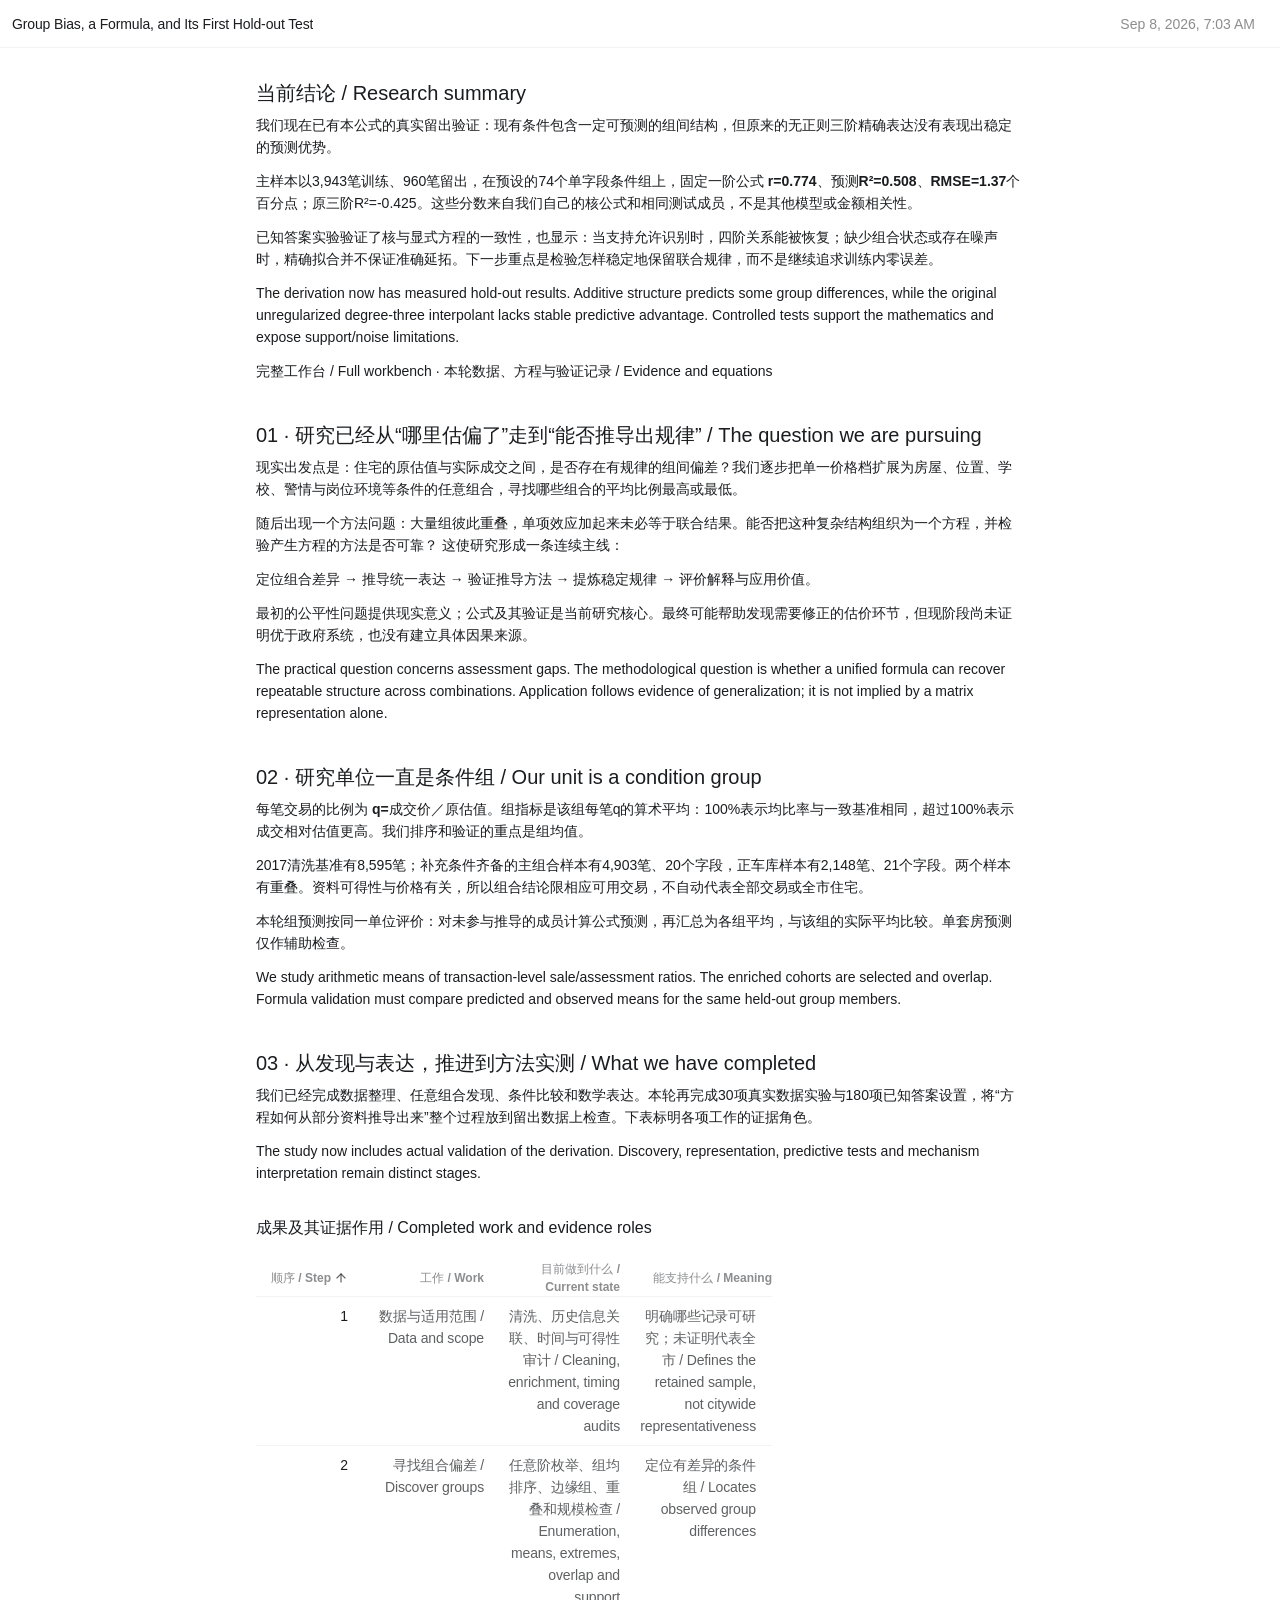
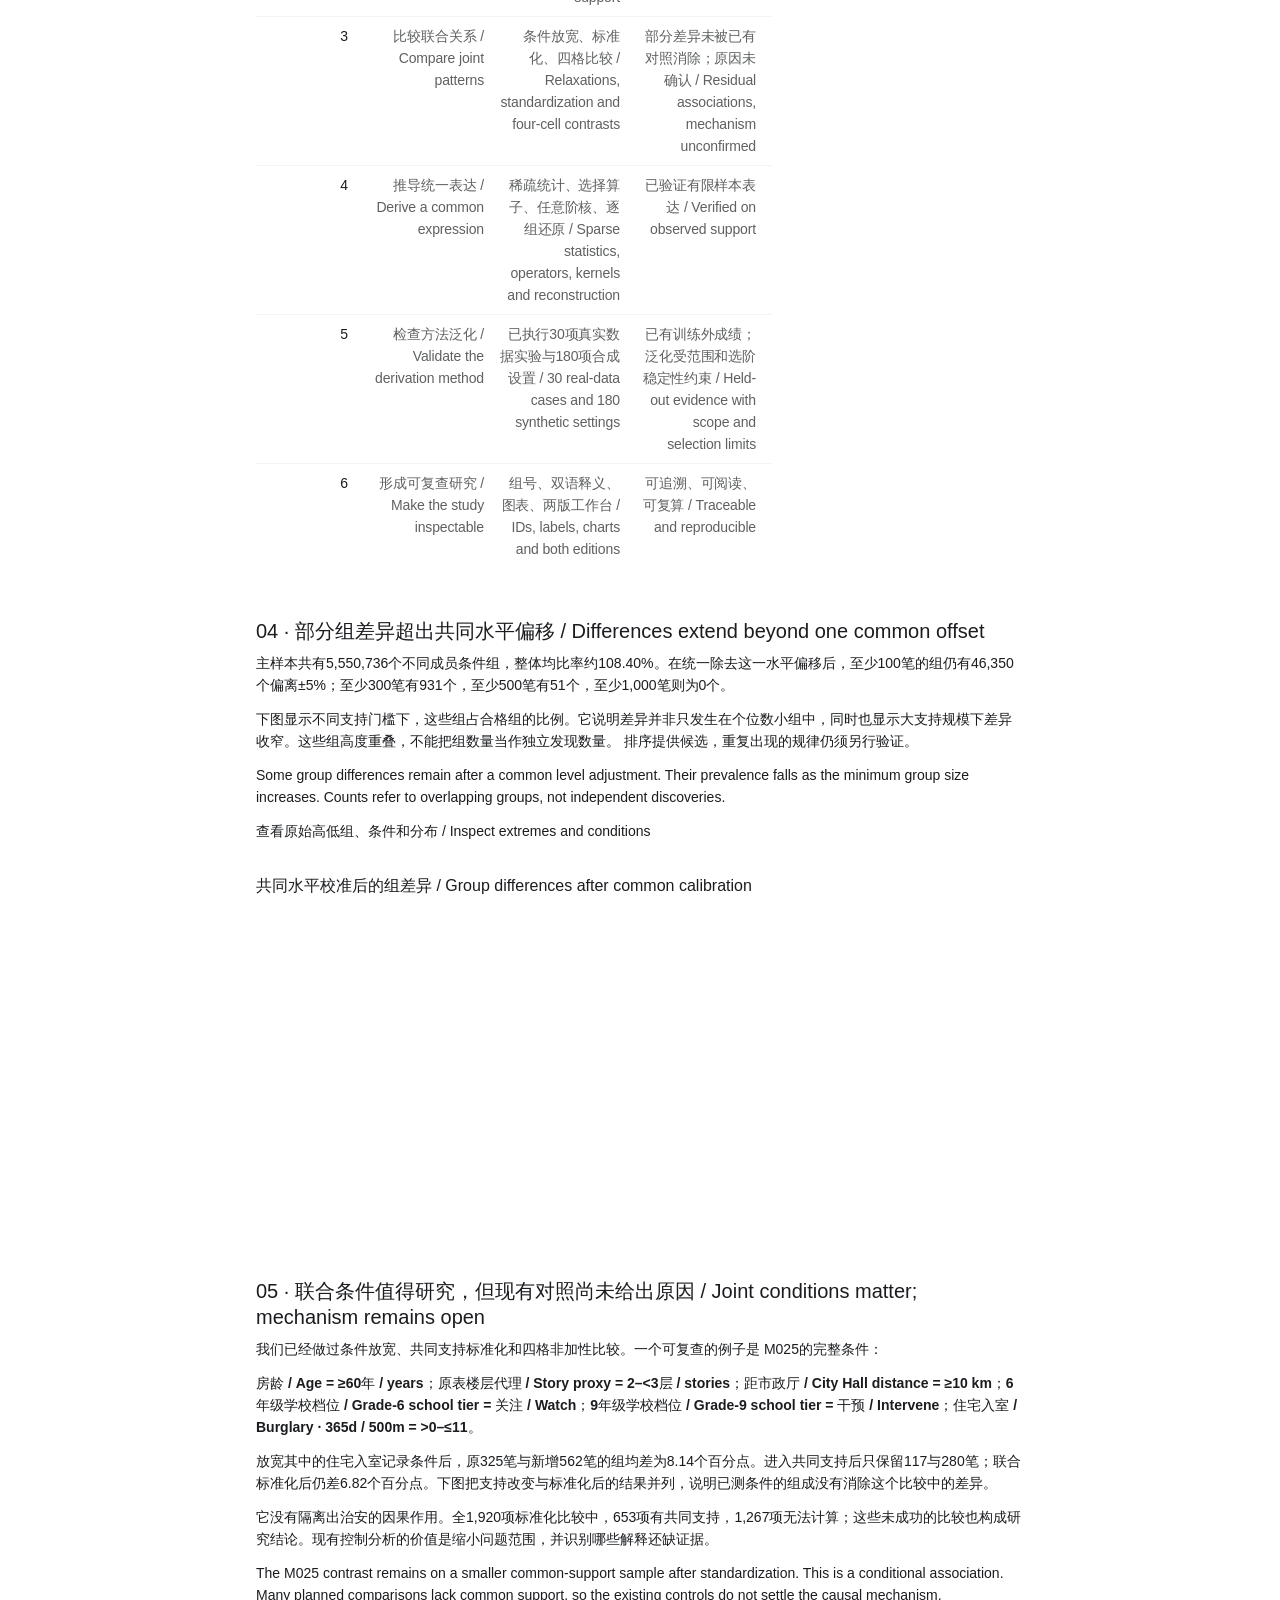
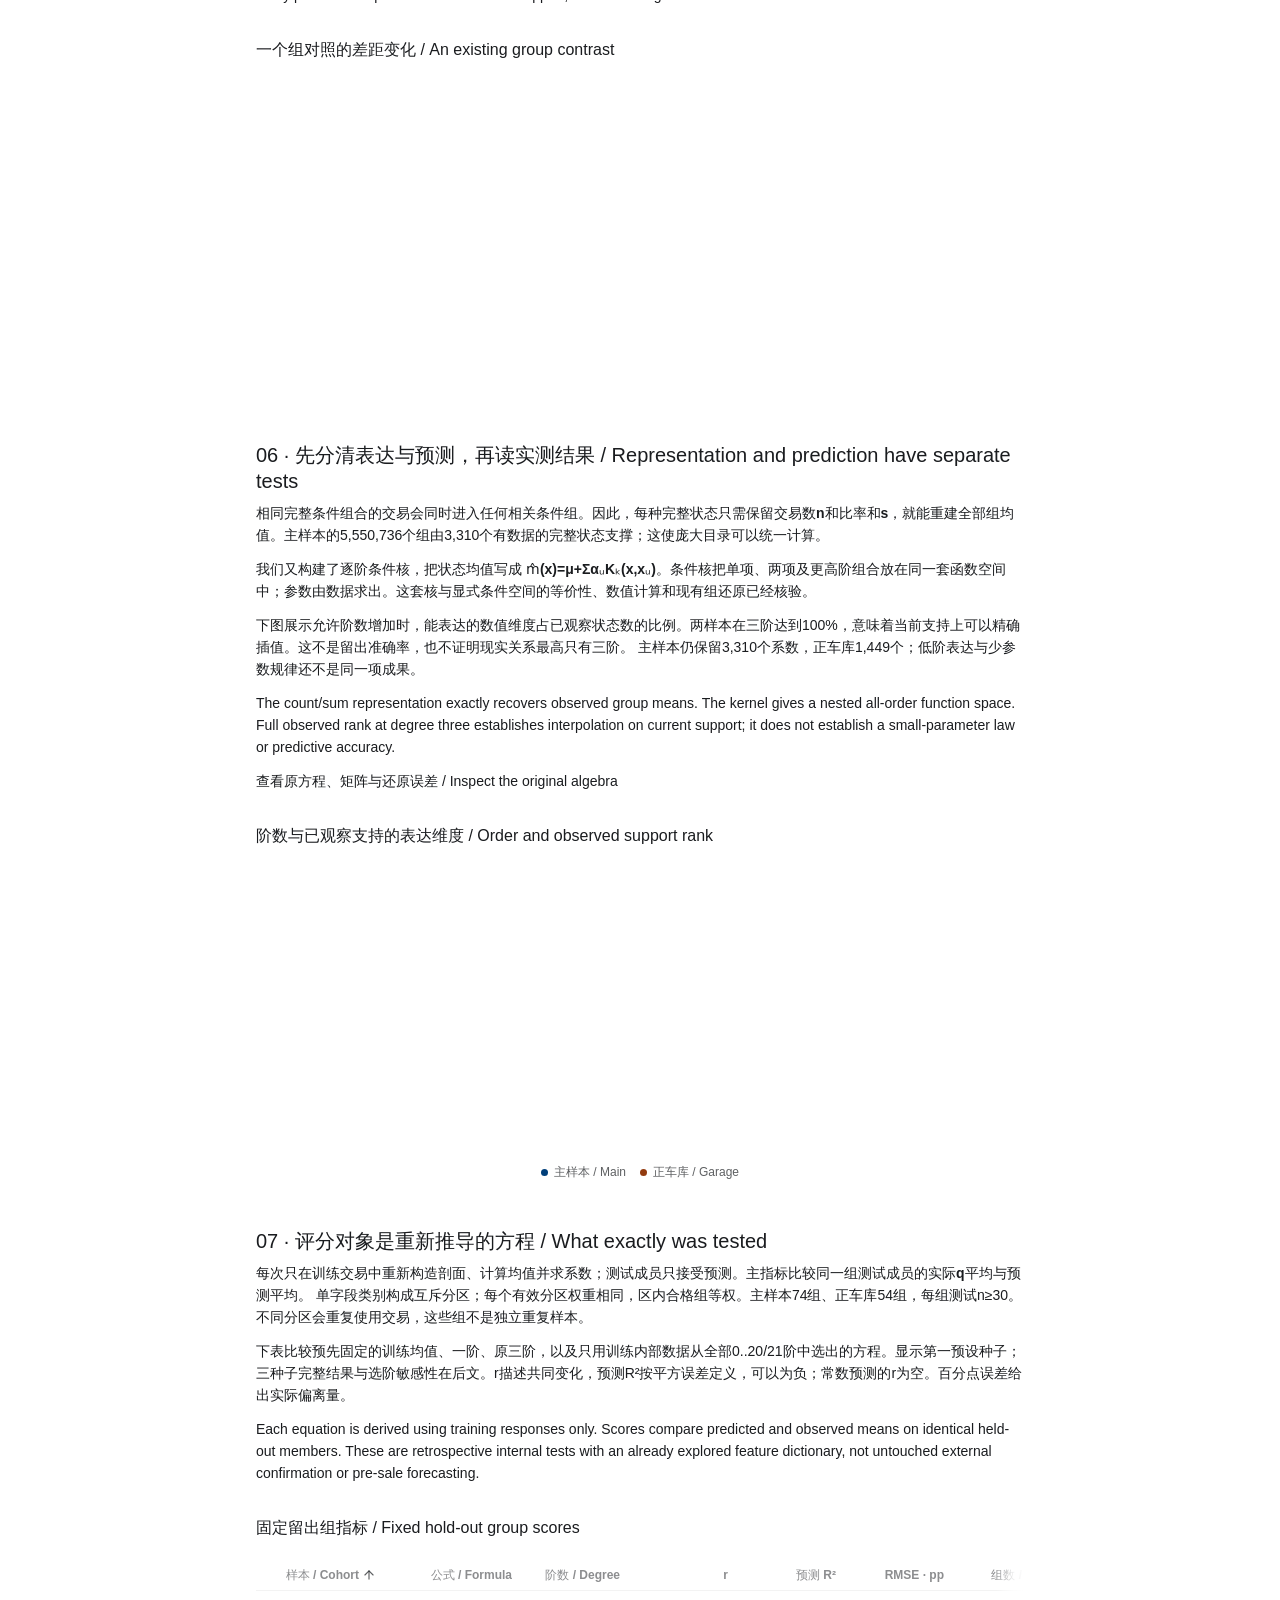
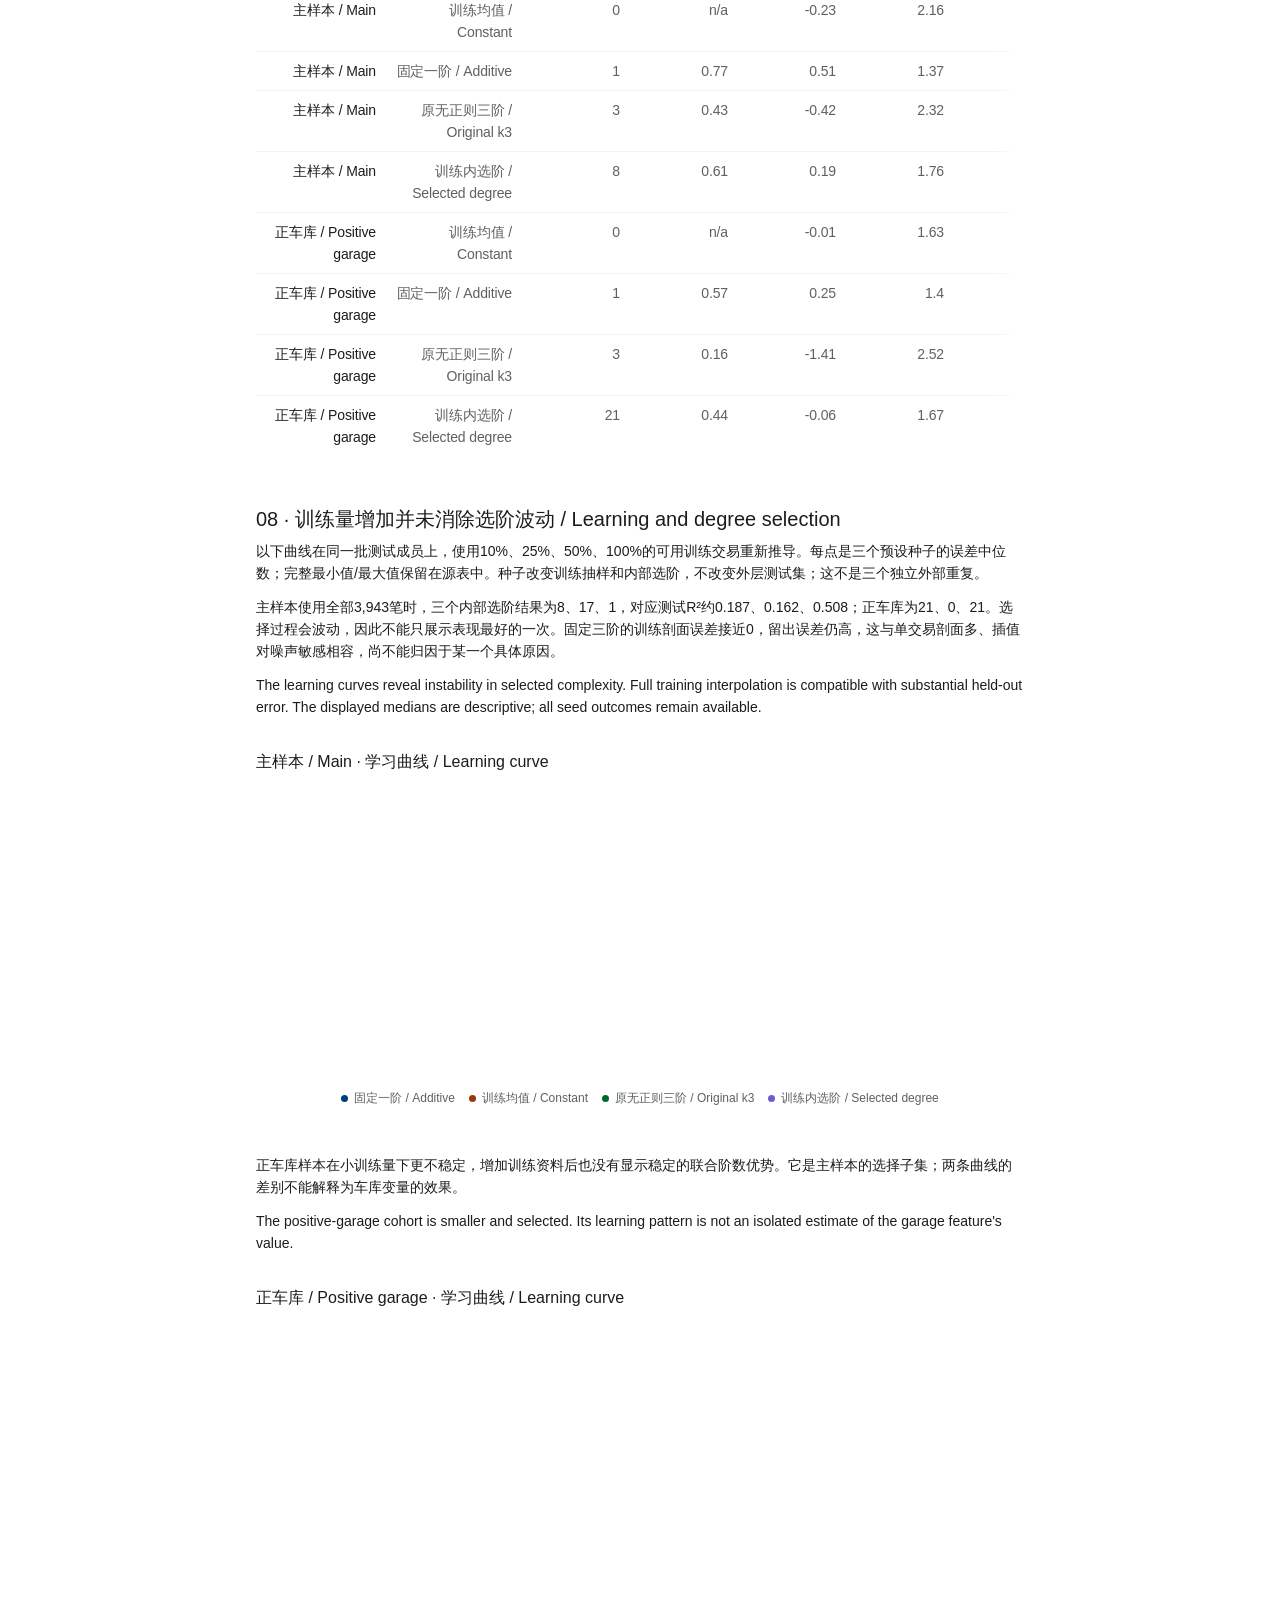
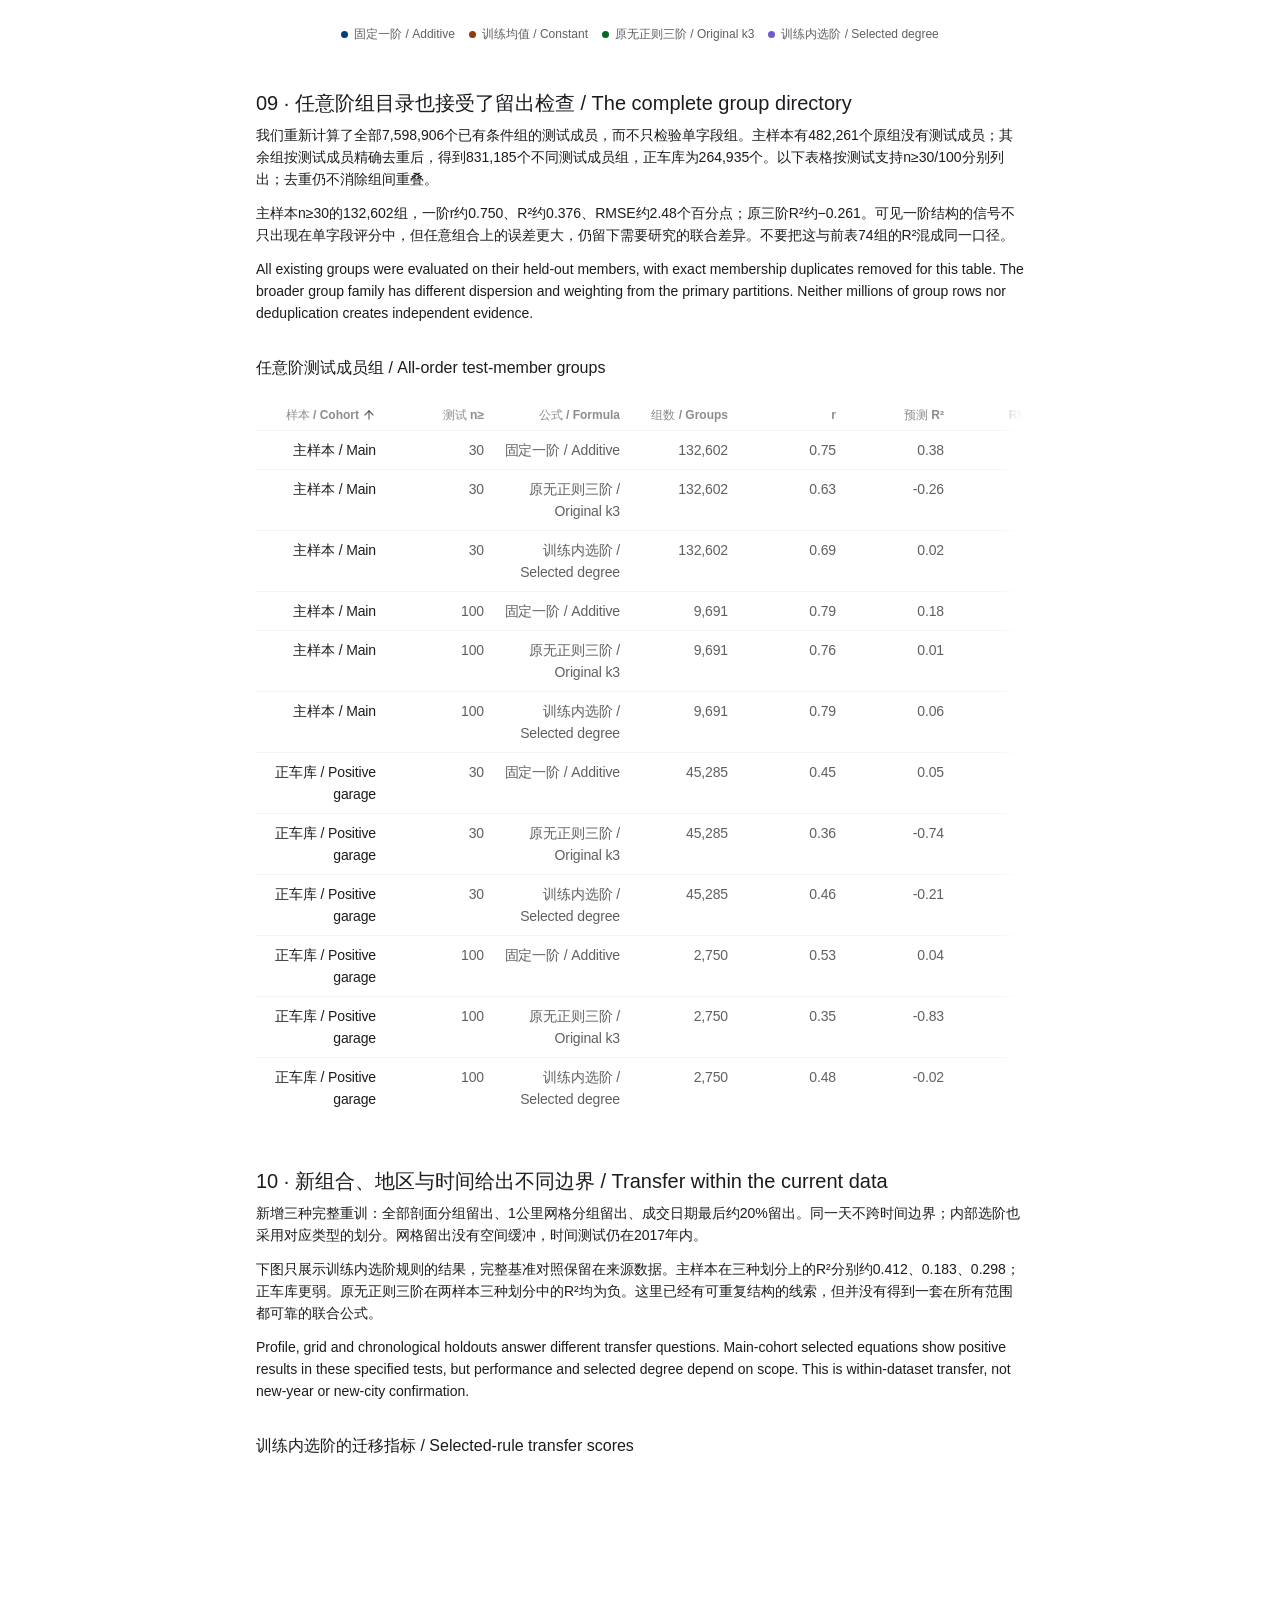
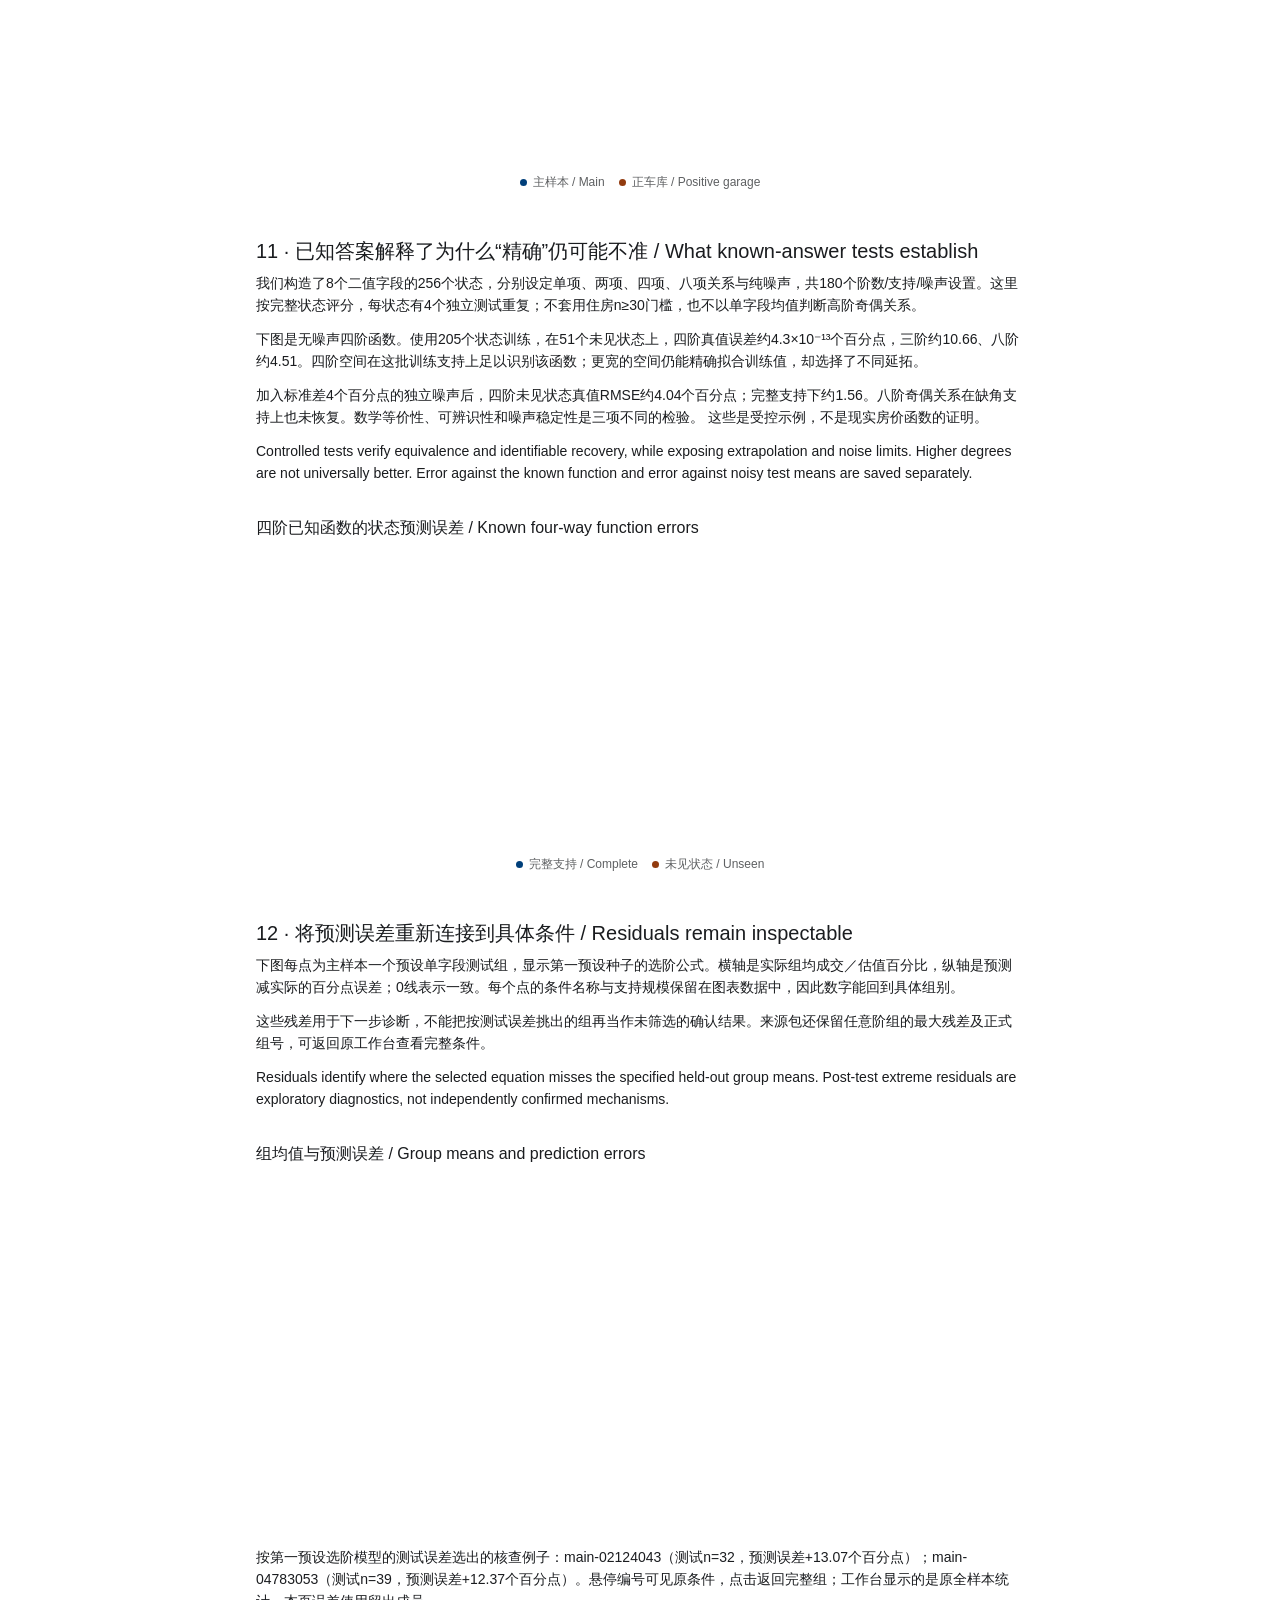
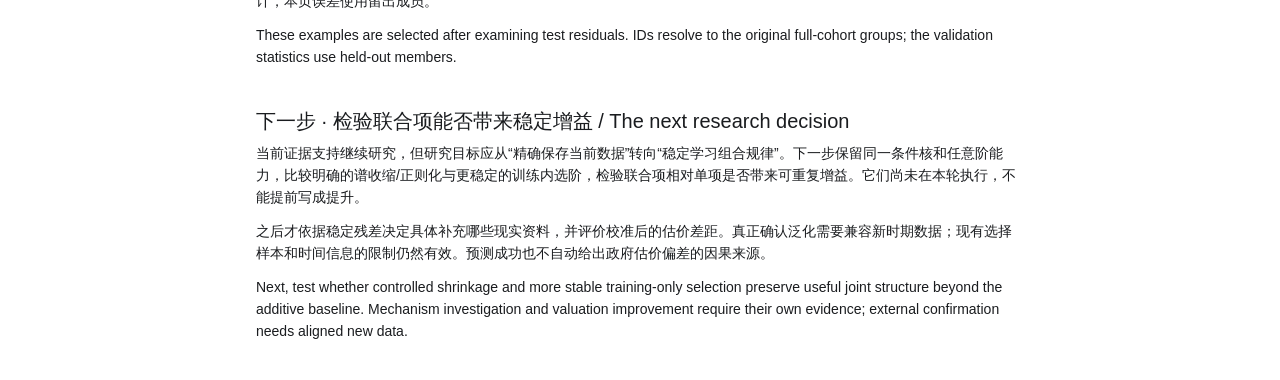
==== commit 7e84ea66: "Validate the algebraic formula on held-out group means" ====
--- a/workbench/static/research-story.html
+++ b/workbench/static/research-story.html
@@ -6,7 +6,7 @@
 <meta name="color-scheme" content="light dark" />
 <meta http-equiv="Content-Security-Policy" content="default-src &#39;none&#39;; img-src data: blob:; font-src data:; style-src &#39;unsafe-inline&#39;; script-src &#39;unsafe-inline&#39; blob:; connect-src &#39;none&#39;; media-src data: blob:; worker-src blob:; frame-src &#39;self&#39; data: blob:; object-src &#39;none&#39;; base-uri &#39;none&#39;; form-action &#39;none&#39;" />
 <meta name="referrer" content="no-referrer" />
-<title>From Group Differences to a Testable Formula</title>
+<title>Group Bias, a Formula, and Its First Hold-out Test</title>
 <style data-data-analytics-portable-fallback="true">
 :root{color-scheme:light dark;--portable-canvas:#fff;--portable-surface:#fff;--portable-surface-subtle:#f7f7f7;--portable-ink:#0d0d0d;--portable-muted:#5d5d5d;--portable-tertiary:#8f8f8f;--portable-table-text:#5d5d5d;--portable-border:rgba(13,13,13,.1);--portable-accent:#0285ff;--portable-positive:#00692a;--portable-positive-bg:#edfaf2;--portable-negative:#ba2623;--portable-negative-bg:#fff0f0;--portable-warning-bg:#fff8e6;--portable-warning-border:#e7b84b;--portable-radius:16px;--portable-safe-area-top:env(safe-area-inset-top,0px);--portable-safe-area-right:env(safe-area-inset-right,0px);--portable-safe-area-bottom:env(safe-area-inset-bottom,0px);--portable-safe-area-left:env(safe-area-inset-left,0px);font-family:ui-sans-serif,-apple-system,BlinkMacSystemFont,"Segoe UI",sans-serif;background:var(--portable-canvas);color:var(--portable-ink)}
 @media(prefers-color-scheme:dark){:root{--portable-canvas:#181818;--portable-surface:#212121;--portable-surface-subtle:#2a2a2a;--portable-ink:#dfdfdf;--portable-muted:#cdcdcd;--portable-tertiary:#afafaf;--portable-table-text:#cdcdcd;--portable-border:rgba(255,255,255,.12);--portable-accent:#66b5ff;--portable-positive:#79d996;--portable-positive-bg:rgba(64,180,99,.16);--portable-negative:#ff8583;--portable-negative-bg:rgba(224,74,70,.16);--portable-warning-bg:#302817;--portable-warning-border:#8b6a20}.portable-static-chart-light{display:none!important}.portable-static-chart-dark{display:block!important}}
@@ -34,32 +34,33 @@
 </style>
 </head>
 <body>
-<main id="data-analytics-portable-fallback" class="portable-fallback" data-portable-fallback="true" data-portable-surface="report"><header class="portable-page-header"><div class="portable-page-heading"><p class="portable-surface-label">Data Analytics report</p><h1>From Group Differences to a Testable Formula</h1><p class="portable-description">研究主线与阶段结论 / Research questions, evidence and next steps</p></div><div class="portable-page-meta"><time datetime="2026-09-08T06:18:34.561181+00:00">Sep 8, 2026, 6:18 AM UTC</time></div></header><div class="portable-block-stack"><div class="portable-block portable-layout-full" data-artifact-block-id="summary" data-artifact-block-type="markdown" data-layout="full"><section class="portable-markdown"><h2>当前结论 / Research summary</h2>
-<p><strong>我们已经完成“发现组合差异”和“把全部组均值写成统一表达”。现在要检验的是：这种推导方法能否从部分数据学出公式，预测未参与推导的数据中的组均值。</strong></p>
-<p>这是本研究下一阶段的主问题。已有样本中的差异、数学上的精确还原、训练外预测和现实原因解释，各自需要相应证据。目前前两项已完成，后两项仍需检验。</p>
-<p>We have mapped observed group differences and built an exact representation of group means. The next question is whether the derivation method can learn from part of the data and predict group means in held-out records. Reconstruction, generalization and causal explanation are separate evidence stages.</p>
-<p><a href="./index.html#view=overview" rel="noreferrer">完整工作台 / Full workbench</a> · <a href="./research-story-sources.zip" rel="noreferrer">成果与研究方案 / Evidence and research plan</a></p></section><div class="portable-inline-source portable-source-summary" data-source-id="framework"><div class="portable-inline-source-content portable-source-summary-content"><span class="portable-source-tooltip-heading" aria-hidden="true">Source for 当前结论 / Research summary</span><strong>Source: Research questions and next-stage plan</strong><span class="portable-source-meta">File: docs/research_framework.md</span></div></div></div>
-<div class="portable-block portable-layout-full" data-artifact-block-id="question" data-artifact-block-type="markdown" data-layout="full"><section class="portable-markdown"><h2><span class="portable-source-tooltip portable-source-value" data-portable-source-host="true" tabindex="0" aria-describedby="portable-source-tooltip-1"><span class="portable-source-value-text">01</span><span class="portable-source-tooltip-content" id="portable-source-tooltip-1" role="tooltip"><span class="portable-source-tooltip-heading" aria-hidden="true">Source for 01</span><strong>Source: Research questions and next-stage plan</strong><span class="portable-source-meta">File: docs/research_framework.md</span></span></span> · 研究已经从“哪里估偏了”走到“能否推导出规律” / The question we are pursuing</h2>
+<main id="data-analytics-portable-fallback" class="portable-fallback" data-portable-fallback="true" data-portable-surface="report"><header class="portable-page-header"><div class="portable-page-heading"><p class="portable-surface-label">Data Analytics report</p><h1>Group Bias, a Formula, and Its First Hold-out Test</h1><p class="portable-description">研究主线与公式实测 / Research findings and validation of the derivation</p></div><div class="portable-page-meta"><time datetime="2026-09-08T07:03:47.768804+00:00">Sep 8, 2026, 7:03 AM UTC</time></div></header><div class="portable-block-stack"><div class="portable-block portable-layout-full" data-artifact-block-id="summary" data-artifact-block-type="markdown" data-layout="full"><section class="portable-markdown"><h2>当前结论 / Research summary</h2>
+<p><strong>我们现在已有本公式的真实留出验证：现有条件包含一定可预测的组间结构，但原来的无正则三阶精确表达没有表现出稳定的预测优势。</strong></p>
+<p>主样本以3,943笔训练、960笔留出，在预设的74个单字段条件组上，固定一阶公式 <strong>r=<span class="portable-source-tooltip portable-source-value" data-portable-source-host="true" tabindex="0" aria-describedby="portable-source-tooltip-1"><span class="portable-source-value-text">0.774</span><span class="portable-source-tooltip-content" id="portable-source-tooltip-1" role="tooltip"><span class="portable-source-tooltip-heading" aria-hidden="true">Source for 0.774</span><strong>Source: Executed validation of the original kernel derivation</strong><span class="portable-source-meta">File: docs/formula_validation.md</span></span></span>、预测R²=<span class="portable-source-tooltip portable-source-value" data-portable-source-host="true" tabindex="0" aria-describedby="portable-source-tooltip-2"><span class="portable-source-value-text">0.508</span><span class="portable-source-tooltip-content" id="portable-source-tooltip-2" role="tooltip"><span class="portable-source-tooltip-heading" aria-hidden="true">Source for 0.508</span><strong>Source: Executed validation of the original kernel derivation</strong><span class="portable-source-meta">File: docs/formula_validation.md</span></span></span>、RMSE=1.37个百分点</strong>；原三阶R²=<span class="portable-source-tooltip portable-source-value" data-portable-source-host="true" tabindex="0" aria-describedby="portable-source-tooltip-3"><span class="portable-source-value-text">-0.425</span><span class="portable-source-tooltip-content" id="portable-source-tooltip-3" role="tooltip"><span class="portable-source-tooltip-heading" aria-hidden="true">Source for -0.425</span><strong>Source: Executed validation of the original kernel derivation</strong><span class="portable-source-meta">File: docs/formula_validation.md</span></span></span>。这些分数来自我们自己的核公式和相同测试成员，不是其他模型或金额相关性。</p>
+<p>已知答案实验验证了核与显式方程的一致性，也显示：当支持允许识别时，四阶关系能被恢复；缺少组合状态或存在噪声时，精确拟合并不保证准确延拓。<strong>下一步重点是检验怎样稳定地保留联合规律，而不是继续追求训练内零误差。</strong></p>
+<p>The derivation now has measured hold-out results. Additive structure predicts some group differences, while the original unregularized degree-three interpolant lacks stable predictive advantage. Controlled tests support the mathematics and expose support/noise limitations.</p>
+<p><a href="./index.html#view=overview" rel="noreferrer">完整工作台 / Full workbench</a> · <a href="./research-story-sources.zip" rel="noreferrer">本轮数据、方程与验证记录 / Evidence and equations</a></p></section><div class="portable-inline-source portable-source-summary" data-source-id="formula-study"><div class="portable-inline-source-content portable-source-summary-content"><span class="portable-source-tooltip-heading" aria-hidden="true">Source for 当前结论 / Research summary</span><strong>Source: Executed validation of the original kernel derivation</strong><span class="portable-source-meta">File: docs/formula_validation.md</span></div></div></div>
+<div class="portable-block portable-layout-full" data-artifact-block-id="question" data-artifact-block-type="markdown" data-layout="full"><section class="portable-markdown"><h2><span class="portable-source-tooltip portable-source-value" data-portable-source-host="true" tabindex="0" aria-describedby="portable-source-tooltip-4"><span class="portable-source-value-text">01</span><span class="portable-source-tooltip-content" id="portable-source-tooltip-4" role="tooltip"><span class="portable-source-tooltip-heading" aria-hidden="true">Source for 01</span><strong>Source: Research questions and next-stage plan</strong><span class="portable-source-meta">File: docs/research_framework.md</span></span></span> · 研究已经从“哪里估偏了”走到“能否推导出规律” / The question we are pursuing</h2>
 <p>现实出发点是：住宅的原估值与实际成交之间，是否存在有规律的组间偏差？我们逐步把单一价格档扩展为房屋、位置、学校、警情与岗位环境等条件的任意组合，寻找哪些组合的平均比例最高或最低。</p>
 <p>随后出现一个方法问题：大量组彼此重叠，单项效应加起来未必等于联合结果。<strong>能否把这种复杂结构组织为一个方程，并检验产生方程的方法是否可靠？</strong> 这使研究形成一条连续主线：</p>
 <p><strong>定位组合差异 → 推导统一表达 → 验证推导方法 → 提炼稳定规律 → 评价解释与应用价值。</strong></p>
 <p>最初的公平性问题提供现实意义；公式及其验证是当前研究核心。最终可能帮助发现需要修正的估价环节，但现阶段尚未证明优于政府系统，也没有建立具体因果来源。</p>
 <p>The practical question concerns assessment gaps. The methodological question is whether a unified formula can recover repeatable structure across combinations. Application follows evidence of generalization; it is not implied by a matrix representation alone.</p></section><div class="portable-inline-source portable-source-summary" data-source-id="framework"><div class="portable-inline-source-content portable-source-summary-content"><span class="portable-source-tooltip-heading" aria-hidden="true">Source for 01 · 研究已经从“哪里估偏了”走到“能否推导出规律” / The question we are pursuing</span><strong>Source: Research questions and next-stage plan</strong><span class="portable-source-meta">File: docs/research_framework.md</span></div></div></div>
-<div class="portable-block portable-layout-full" data-artifact-block-id="unit" data-artifact-block-type="markdown" data-layout="full"><section class="portable-markdown"><h2><span class="portable-source-tooltip portable-source-value" data-portable-source-host="true" tabindex="0" aria-describedby="portable-source-tooltip-2"><span class="portable-source-value-text">02</span><span class="portable-source-tooltip-content" id="portable-source-tooltip-2" role="tooltip"><span class="portable-source-tooltip-heading" aria-hidden="true">Source for 02</span><strong>Source: Cohort scope and selection</strong><span class="portable-source-meta">File: outputs/conditional/source_scope.csv</span></span></span> · 研究单位一直是条件组 / Our unit is a condition group</h2>
+<div class="portable-block portable-layout-full" data-artifact-block-id="unit" data-artifact-block-type="markdown" data-layout="full"><section class="portable-markdown"><h2><span class="portable-source-tooltip portable-source-value" data-portable-source-host="true" tabindex="0" aria-describedby="portable-source-tooltip-5"><span class="portable-source-value-text">02</span><span class="portable-source-tooltip-content" id="portable-source-tooltip-5" role="tooltip"><span class="portable-source-tooltip-heading" aria-hidden="true">Source for 02</span><strong>Source: Cohort scope and selection</strong><span class="portable-source-meta">File: outputs/conditional/source_scope.csv</span></span></span> · 研究单位一直是条件组 / Our unit is a condition group</h2>
 <p>每笔交易的比例为 <strong>q=成交价／原估值</strong>。组指标是该组每笔q的算术平均：100%表示均比率与一致基准相同，超过100%表示成交相对估值更高。我们排序和验证的重点是组均值。</p>
 <p>2017清洗基准有8,595笔；补充条件齐备的主组合样本有4,903笔、20个字段，正车库样本有2,148笔、21个字段。两个样本有重叠。资料可得性与价格有关，所以组合结论限相应可用交易，不自动代表全部交易或全市住宅。</p>
-<p>接下来的组预测也按同一单位评价：对未参与推导的成员计算公式预测，再汇总为各组平均，与该组的实际平均比较。单套房预测仅作辅助检查。</p>
+<p>本轮组预测按同一单位评价：对未参与推导的成员计算公式预测，再汇总为各组平均，与该组的实际平均比较。单套房预测仅作辅助检查。</p>
 <p>We study arithmetic means of transaction-level sale/assessment ratios. The enriched cohorts are selected and overlap. Formula validation must compare predicted and observed means for the same held-out group members.</p></section><div class="portable-inline-source portable-source-summary" data-source-id="scope"><div class="portable-inline-source-content portable-source-summary-content"><span class="portable-source-tooltip-heading" aria-hidden="true">Source for 02 · 研究单位一直是条件组 / Our unit is a condition group</span><strong>Source: Cohort scope and selection</strong><span class="portable-source-meta">File: outputs/conditional/source_scope.csv</span></div></div></div>
-<div class="portable-block portable-layout-full" data-artifact-block-id="inventory" data-artifact-block-type="markdown" data-layout="full"><section class="portable-markdown"><h2><span class="portable-source-tooltip portable-source-value" data-portable-source-host="true" tabindex="0" aria-describedby="portable-source-tooltip-3"><span class="portable-source-value-text">03</span><span class="portable-source-tooltip-content" id="portable-source-tooltip-3" role="tooltip"><span class="portable-source-tooltip-heading" aria-hidden="true">Source for 03</span><strong>Source: Research questions and next-stage plan</strong><span class="portable-source-meta">File: docs/research_framework.md</span></span></span> · 已经搭好了研究基础，缺口集中在公式验证 / What the completed work gives us</h2>
-<p>前期工作已经提供数据、候选组、联合关系、数学表达和复查工具。下表按它们在研究中的作用整理，而不是按脚本或执行日期列清单。<strong>最大的缺口并非再多算一批组，而是把公式放到未参与推导的数据上检验。</strong></p>
-<p>The completed work supplies the inputs, observed patterns, mathematical representation and inspection tools. The central missing evidence is held-out validation of the derivation method itself.</p></section><div class="portable-inline-source portable-source-summary" data-source-id="framework"><div class="portable-inline-source-content portable-source-summary-content"><span class="portable-source-tooltip-heading" aria-hidden="true">Source for 03 · 已经搭好了研究基础，缺口集中在公式验证 / What the completed work gives us</span><strong>Source: Research questions and next-stage plan</strong><span class="portable-source-meta">File: docs/research_framework.md</span></div></div></div>
-<div class="portable-block portable-layout-full" data-artifact-block-id="inventory-table-block" data-artifact-block-type="table" data-layout="full"><section class="portable-content-card portable-table-card" data-artifact-id="inventory-table" data-artifact-kind="table" data-table-id="inventory-table" data-portable-visual-title="成果及其证据作用 / Completed work and evidence roles"><header class="portable-visual-header"><h2>成果及其证据作用 / Completed work and evidence roles</h2></header><div class="portable-inline-source portable-source-summary" data-source-id="research_ledger"><div class="portable-inline-source-content portable-source-summary-content"><span class="portable-source-tooltip-heading" aria-hidden="true">Source for 成果及其证据作用 / Completed work and evidence roles</span><strong>Source: Evidence inventory; the formula-validation row explicitly marks unexecuted work.</strong><span class="portable-source-meta">Table: research_ledger</span><p class="portable-source-description-data">Display query over sourced results. Evidence inventory; the formula-validation row explicitly marks unexecuted work.</p><pre class="portable-source-query-data" aria-hidden="true"><code>SELECT * FROM &quot;research_ledger&quot;;</code></pre></div></div><div class="portable-table-source-region"><div class="portable-table-scroll"><table><caption>成果及其证据作用 / Completed work and evidence roles</caption><thead><tr><th scope="col" class="portable-table-number">顺序 / Step</th><th scope="col">工作 / Work</th><th scope="col">目前做到什么 / Current state</th><th scope="col">能支持什么 / Meaning</th></tr></thead><tbody><tr><td class="portable-table-source-cell portable-table-number"><span class="portable-source-tooltip portable-source-value" data-portable-source-host="true" tabindex="0" aria-describedby="portable-source-tooltip-4"><span class="portable-source-value-text">1</span><span class="portable-source-tooltip-content" id="portable-source-tooltip-4" role="tooltip"><span class="portable-source-tooltip-heading" aria-hidden="true">Source for 1</span><strong>Source: Evidence inventory; the formula-validation row explicitly marks unexecuted work.</strong><span class="portable-source-meta">Table: research_ledger</span></span></span></td><td>数据与适用范围 / Data and scope</td><td>清洗、历史信息关联、时间与可得性审计 / Cleaning, enrichment, timing and coverage audits</td><td>明确哪些记录可研究；未证明代表全市 / Defines the retained sample, not citywide representativeness</td></tr><tr><td class="portable-table-source-cell portable-table-number"><span class="portable-source-tooltip portable-source-value" data-portable-source-host="true" tabindex="0" aria-describedby="portable-source-tooltip-5"><span class="portable-source-value-text">2</span><span class="portable-source-tooltip-content" id="portable-source-tooltip-5" role="tooltip"><span class="portable-source-tooltip-heading" aria-hidden="true">Source for 2</span><strong>Source: Evidence inventory; the formula-validation row explicitly marks unexecuted work.</strong><span class="portable-source-meta">Table: research_ledger</span></span></span></td><td>寻找组合偏差 / Discover groups</td><td>任意阶枚举、组均排序、边缘组、重叠和规模检查 / Enumeration, means, extremes, overlap and support</td><td>定位有差异的条件组 / Locates observed group differences</td></tr><tr><td class="portable-table-source-cell portable-table-number"><span class="portable-source-tooltip portable-source-value" data-portable-source-host="true" tabindex="0" aria-describedby="portable-source-tooltip-6"><span class="portable-source-value-text">3</span><span class="portable-source-tooltip-content" id="portable-source-tooltip-6" role="tooltip"><span class="portable-source-tooltip-heading" aria-hidden="true">Source for 3</span><strong>Source: Evidence inventory; the formula-validation row explicitly marks unexecuted work.</strong><span class="portable-source-meta">Table: research_ledger</span></span></span></td><td>比较联合关系 / Compare joint patterns</td><td>条件放宽、标准化、四格比较 / Relaxations, standardization and four-cell contrasts</td><td>部分差异未被已有对照消除；原因未确认 / Residual associations, mechanism unconfirmed</td></tr><tr><td class="portable-table-source-cell portable-table-number"><span class="portable-source-tooltip portable-source-value" data-portable-source-host="true" tabindex="0" aria-describedby="portable-source-tooltip-7"><span class="portable-source-value-text">4</span><span class="portable-source-tooltip-content" id="portable-source-tooltip-7" role="tooltip"><span class="portable-source-tooltip-heading" aria-hidden="true">Source for 4</span><strong>Source: Evidence inventory; the formula-validation row explicitly marks unexecuted work.</strong><span class="portable-source-meta">Table: research_ledger</span></span></span></td><td>推导统一表达 / Derive a common expression</td><td>稀疏统计、选择算子、任意阶核、逐组还原 / Sparse statistics, operators, kernels and reconstruction</td><td>已验证有限样本表达 / Verified on observed support</td></tr><tr><td class="portable-table-source-cell portable-table-number"><span class="portable-source-tooltip portable-source-value" data-portable-source-host="true" tabindex="0" aria-describedby="portable-source-tooltip-8"><span class="portable-source-value-text">5</span><span class="portable-source-tooltip-content" id="portable-source-tooltip-8" role="tooltip"><span class="portable-source-tooltip-heading" aria-hidden="true">Source for 5</span><strong>Source: Evidence inventory; the formula-validation row explicitly marks unexecuted work.</strong><span class="portable-source-meta">Table: research_ledger</span></span></span></td><td>检查方法泛化 / Validate the derivation method</td><td>验证对象与步骤已明确；实验尚未执行 / Defined, not yet executed</td><td>当前没有本公式的留出r或R² / No held-out formula score yet</td></tr><tr><td class="portable-table-source-cell portable-table-number"><span class="portable-source-tooltip portable-source-value" data-portable-source-host="true" tabindex="0" aria-describedby="portable-source-tooltip-9"><span class="portable-source-value-text">6</span><span class="portable-source-tooltip-content" id="portable-source-tooltip-9" role="tooltip"><span class="portable-source-tooltip-heading" aria-hidden="true">Source for 6</span><strong>Source: Evidence inventory; the formula-validation row explicitly marks unexecuted work.</strong><span class="portable-source-meta">Table: research_ledger</span></span></span></td><td>形成可复查研究 / Make the study inspectable</td><td>组号、双语释义、图表、两版工作台 / IDs, labels, charts and both editions</td><td>可追溯、可阅读、可复算 / Traceable and reproducible</td></tr></tbody></table></div></div></section></div>
+<div class="portable-block portable-layout-full" data-artifact-block-id="inventory" data-artifact-block-type="markdown" data-layout="full"><section class="portable-markdown"><h2><span class="portable-source-tooltip portable-source-value" data-portable-source-host="true" tabindex="0" aria-describedby="portable-source-tooltip-6"><span class="portable-source-value-text">03</span><span class="portable-source-tooltip-content" id="portable-source-tooltip-6" role="tooltip"><span class="portable-source-tooltip-heading" aria-hidden="true">Source for 03</span><strong>Source: Executed validation of the original kernel derivation</strong><span class="portable-source-meta">File: docs/formula_validation.md</span></span></span> · 从发现与表达，推进到方法实测 / What we have completed</h2>
+<p>我们已经完成数据整理、任意组合发现、条件比较和数学表达。本轮再完成30项真实数据实验与180项已知答案设置，将“方程如何从部分资料推导出来”整个过程放到留出数据上检查。下表标明各项工作的证据角色。</p>
+<p>The study now includes actual validation of the derivation. Discovery, representation, predictive tests and mechanism interpretation remain distinct stages.</p></section><div class="portable-inline-source portable-source-summary" data-source-id="formula-study"><div class="portable-inline-source-content portable-source-summary-content"><span class="portable-source-tooltip-heading" aria-hidden="true">Source for 03 · 从发现与表达，推进到方法实测 / What we have completed</span><strong>Source: Executed validation of the original kernel derivation</strong><span class="portable-source-meta">File: docs/formula_validation.md</span></div></div></div>
+<div class="portable-block portable-layout-full" data-artifact-block-id="inventory-table-block" data-artifact-block-type="table" data-layout="full"><section class="portable-content-card portable-table-card" data-artifact-id="inventory-table" data-artifact-kind="table" data-table-id="inventory-table" data-portable-visual-title="成果及其证据作用 / Completed work and evidence roles"><header class="portable-visual-header"><h2>成果及其证据作用 / Completed work and evidence roles</h2></header><div class="portable-inline-source portable-source-summary" data-source-id="research_ledger"><div class="portable-inline-source-content portable-source-summary-content"><span class="portable-source-tooltip-heading" aria-hidden="true">Source for 成果及其证据作用 / Completed work and evidence roles</span><strong>Source: Current research inventory; formula validation executed in this version.</strong><span class="portable-source-meta">Table: research_ledger</span><p class="portable-source-description-data">Current research inventory; formula validation executed in this version.</p><pre class="portable-source-query-data" aria-hidden="true"><code>SELECT * FROM &quot;research_ledger&quot;;</code></pre></div></div><div class="portable-table-source-region"><div class="portable-table-scroll"><table><caption>成果及其证据作用 / Completed work and evidence roles</caption><thead><tr><th scope="col" class="portable-table-number">顺序 / Step</th><th scope="col">工作 / Work</th><th scope="col">目前做到什么 / Current state</th><th scope="col">能支持什么 / Meaning</th></tr></thead><tbody><tr><td class="portable-table-source-cell portable-table-number"><span class="portable-source-tooltip portable-source-value" data-portable-source-host="true" tabindex="0" aria-describedby="portable-source-tooltip-7"><span class="portable-source-value-text">1</span><span class="portable-source-tooltip-content" id="portable-source-tooltip-7" role="tooltip"><span class="portable-source-tooltip-heading" aria-hidden="true">Source for 1</span><strong>Source: Current research inventory; formula validation executed in this version.</strong><span class="portable-source-meta">Table: research_ledger</span></span></span></td><td>数据与适用范围 / Data and scope</td><td>清洗、历史信息关联、时间与可得性审计 / Cleaning, enrichment, timing and coverage audits</td><td>明确哪些记录可研究；未证明代表全市 / Defines the retained sample, not citywide representativeness</td></tr><tr><td class="portable-table-source-cell portable-table-number"><span class="portable-source-tooltip portable-source-value" data-portable-source-host="true" tabindex="0" aria-describedby="portable-source-tooltip-8"><span class="portable-source-value-text">2</span><span class="portable-source-tooltip-content" id="portable-source-tooltip-8" role="tooltip"><span class="portable-source-tooltip-heading" aria-hidden="true">Source for 2</span><strong>Source: Current research inventory; formula validation executed in this version.</strong><span class="portable-source-meta">Table: research_ledger</span></span></span></td><td>寻找组合偏差 / Discover groups</td><td>任意阶枚举、组均排序、边缘组、重叠和规模检查 / Enumeration, means, extremes, overlap and support</td><td>定位有差异的条件组 / Locates observed group differences</td></tr><tr><td class="portable-table-source-cell portable-table-number"><span class="portable-source-tooltip portable-source-value" data-portable-source-host="true" tabindex="0" aria-describedby="portable-source-tooltip-9"><span class="portable-source-value-text">3</span><span class="portable-source-tooltip-content" id="portable-source-tooltip-9" role="tooltip"><span class="portable-source-tooltip-heading" aria-hidden="true">Source for 3</span><strong>Source: Current research inventory; formula validation executed in this version.</strong><span class="portable-source-meta">Table: research_ledger</span></span></span></td><td>比较联合关系 / Compare joint patterns</td><td>条件放宽、标准化、四格比较 / Relaxations, standardization and four-cell contrasts</td><td>部分差异未被已有对照消除；原因未确认 / Residual associations, mechanism unconfirmed</td></tr><tr><td class="portable-table-source-cell portable-table-number"><span class="portable-source-tooltip portable-source-value" data-portable-source-host="true" tabindex="0" aria-describedby="portable-source-tooltip-10"><span class="portable-source-value-text">4</span><span class="portable-source-tooltip-content" id="portable-source-tooltip-10" role="tooltip"><span class="portable-source-tooltip-heading" aria-hidden="true">Source for 4</span><strong>Source: Current research inventory; formula validation executed in this version.</strong><span class="portable-source-meta">Table: research_ledger</span></span></span></td><td>推导统一表达 / Derive a common expression</td><td>稀疏统计、选择算子、任意阶核、逐组还原 / Sparse statistics, operators, kernels and reconstruction</td><td>已验证有限样本表达 / Verified on observed support</td></tr><tr><td class="portable-table-source-cell portable-table-number"><span class="portable-source-tooltip portable-source-value" data-portable-source-host="true" tabindex="0" aria-describedby="portable-source-tooltip-11"><span class="portable-source-value-text">5</span><span class="portable-source-tooltip-content" id="portable-source-tooltip-11" role="tooltip"><span class="portable-source-tooltip-heading" aria-hidden="true">Source for 5</span><strong>Source: Current research inventory; formula validation executed in this version.</strong><span class="portable-source-meta">Table: research_ledger</span></span></span></td><td>检查方法泛化 / Validate the derivation method</td><td>已执行30项真实数据实验与180项合成设置 / 30 real-data cases and 180 synthetic settings</td><td>已有训练外成绩；泛化受范围和选阶稳定性约束 / Held-out evidence with scope and selection limits</td></tr><tr><td class="portable-table-source-cell portable-table-number"><span class="portable-source-tooltip portable-source-value" data-portable-source-host="true" tabindex="0" aria-describedby="portable-source-tooltip-12"><span class="portable-source-value-text">6</span><span class="portable-source-tooltip-content" id="portable-source-tooltip-12" role="tooltip"><span class="portable-source-tooltip-heading" aria-hidden="true">Source for 6</span><strong>Source: Current research inventory; formula validation executed in this version.</strong><span class="portable-source-meta">Table: research_ledger</span></span></span></td><td>形成可复查研究 / Make the study inspectable</td><td>组号、双语释义、图表、两版工作台 / IDs, labels, charts and both editions</td><td>可追溯、可阅读、可复算 / Traceable and reproducible</td></tr></tbody></table></div></div></section></div>
 <div class="portable-block portable-layout-full" data-artifact-block-id="discovery" data-artifact-block-type="markdown" data-layout="full"><section class="portable-markdown"><h2>04 · 部分组差异超出共同水平偏移 / Differences extend beyond one common offset</h2>
 <p>主样本共有5,550,736个不同成员条件组，整体均比率约108.40%。在统一除去这一水平偏移后，至少100笔的组仍有46,350个偏离±5%；至少300笔有931个，至少500笔有51个，至少1,000笔则为0个。</p>
 <p>下图显示不同支持门槛下，这些组占合格组的比例。它说明差异并非只发生在个位数小组中，同时也显示大支持规模下差异收窄。<strong>这些组高度重叠，不能把组数量当作独立发现数量。</strong> 排序提供候选，重复出现的规律仍须另行验证。</p>
 <p>Some group differences remain after a common level adjustment. Their prevalence falls as the minimum group size increases. Counts refer to overlapping groups, not independent discoveries.</p>
 <p><a href="./index.html#view=extremes" rel="noreferrer">查看原始高低组、条件和分布 / Inspect extremes and conditions</a></p></section></div>
-<div class="portable-block portable-layout-full" data-artifact-block-id="support-chart-block" data-artifact-block-type="chart" data-layout="full"><figure class="portable-content-card portable-chart-summary" data-artifact-id="support-chart" data-artifact-kind="chart" data-chart-id="support-chart" data-portable-visual-title="共同水平校准后的组差异 / Group differences after common calibration" data-portable-source-host="true" tabindex="0" aria-label="共同水平校准后的组差异 / Group differences after common calibration" aria-describedby="portable-source-tooltip-10"><figcaption class="portable-visual-header"><strong>共同水平校准后的组差异 / Group differences after common calibration</strong></figcaption><div class="portable-inline-source" data-source-id="group_support"><div class="portable-inline-source-content portable-source-tooltip-content" id="portable-source-tooltip-10" role="tooltip"><span class="portable-source-tooltip-heading" aria-hidden="true">Source for 共同水平校准后的组差异 / Group differences after common calibration</span><strong>Source: Main-cohort overlapping unique-member groups beyond ±5% after division by the cohort mean. No independent-test interpretation.</strong><span class="portable-source-meta">Table: group_support</span><p class="portable-source-description-data">Display query over sourced results. Main-cohort overlapping unique-member groups beyond ±5% after division by the cohort mean. No independent-test interpretation.</p><pre class="portable-source-query-data" aria-hidden="true"><code>SELECT * FROM &quot;group_support&quot;;</code></pre></div></div><div class="portable-static-chart" data-static-chart-id="support-chart" data-static-chart-block-id="support-chart-block" role="img" aria-label="共同水平校准后的组差异 / Group differences after common calibration chart" style="max-width:768px"><div class="portable-static-chart-variant portable-static-chart-light" aria-hidden="true"><svg width="768" height="320" viewBox="0 0 768 320" xmlns="http://www.w3.org/2000/svg" aria-hidden="true" class="portable-static-chart-svg" focusable="false" preserveAspectRatio="xMidYMid meet">
+<div class="portable-block portable-layout-full" data-artifact-block-id="support-chart-block" data-artifact-block-type="chart" data-layout="full"><figure class="portable-content-card portable-chart-summary" data-artifact-id="support-chart" data-artifact-kind="chart" data-chart-id="support-chart" data-portable-visual-title="共同水平校准后的组差异 / Group differences after common calibration" data-portable-source-host="true" tabindex="0" aria-label="共同水平校准后的组差异 / Group differences after common calibration" aria-describedby="portable-source-tooltip-13"><figcaption class="portable-visual-header"><strong>共同水平校准后的组差异 / Group differences after common calibration</strong></figcaption><div class="portable-inline-source" data-source-id="group_support"><div class="portable-inline-source-content portable-source-tooltip-content" id="portable-source-tooltip-13" role="tooltip"><span class="portable-source-tooltip-heading" aria-hidden="true">Source for 共同水平校准后的组差异 / Group differences after common calibration</span><strong>Source: Main-cohort overlapping unique-member groups beyond ±5% after division by the cohort mean. No independent-test interpretation.</strong><span class="portable-source-meta">Table: group_support</span><p class="portable-source-description-data">Display query over sourced results. Main-cohort overlapping unique-member groups beyond ±5% after division by the cohort mean. No independent-test interpretation.</p><pre class="portable-source-query-data" aria-hidden="true"><code>SELECT * FROM &quot;group_support&quot;;</code></pre></div></div><div class="portable-static-chart" data-static-chart-id="support-chart" data-static-chart-block-id="support-chart-block" role="img" aria-label="共同水平校准后的组差异 / Group differences after common calibration chart" style="max-width:768px"><div class="portable-static-chart-variant portable-static-chart-light" aria-hidden="true"><svg width="768" height="320" viewBox="0 0 768 320" xmlns="http://www.w3.org/2000/svg" aria-hidden="true" class="portable-static-chart-svg" focusable="false" preserveAspectRatio="xMidYMid meet">
 <g opacity="1">
 <g opacity="1">
 <g opacity="1">
@@ -388,13 +389,13 @@
 </g>
 </g>
 </svg></div></div><div class="portable-chart-data portable-chart-data-has-vector"><div class="portable-table-scroll"><table><caption>共同水平校准后的组差异 / Group differences after common calibration data</caption><thead><tr><th scope="col">组内最少交易数 / Minimum N</th><th scope="col" class="portable-table-number">占合格组比例 % / Share Of Eligible Groups</th></tr></thead><tbody><tr><td>n ≥ 100</td><td class="portable-table-number">9.51</td></tr><tr><td>n ≥ 300</td><td class="portable-table-number">1.85</td></tr><tr><td>n ≥ 500</td><td class="portable-table-number">0.41</td></tr><tr><td>n ≥ 1,000</td><td class="portable-table-number">0</td></tr></tbody></table></div></div></figure></div>
-<div class="portable-block portable-layout-full" data-artifact-block-id="comparison" data-artifact-block-type="markdown" data-layout="full"><section class="portable-markdown"><h2><span class="portable-source-tooltip portable-source-value" data-portable-source-host="true" tabindex="0" aria-describedby="portable-source-tooltip-11"><span class="portable-source-value-text">05</span><span class="portable-source-tooltip-content" id="portable-source-tooltip-11" role="tooltip"><span class="portable-source-tooltip-heading" aria-hidden="true">Source for 05</span><strong>Source: Existing common-support comparison</strong><span class="portable-source-meta">File: outputs/group_bias/report_summary.json</span></span></span> · 联合条件值得研究，但现有对照尚未给出原因 / Joint conditions matter; mechanism remains open</h2>
+<div class="portable-block portable-layout-full" data-artifact-block-id="comparison" data-artifact-block-type="markdown" data-layout="full"><section class="portable-markdown"><h2><span class="portable-source-tooltip portable-source-value" data-portable-source-host="true" tabindex="0" aria-describedby="portable-source-tooltip-14"><span class="portable-source-value-text">05</span><span class="portable-source-tooltip-content" id="portable-source-tooltip-14" role="tooltip"><span class="portable-source-tooltip-heading" aria-hidden="true">Source for 05</span><strong>Source: Existing common-support comparison</strong><span class="portable-source-meta">File: outputs/group_bias/report_summary.json</span></span></span> · 联合条件值得研究，但现有对照尚未给出原因 / Joint conditions matter; mechanism remains open</h2>
 <p>我们已经做过条件放宽、共同支持标准化和四格非加性比较。一个可复查的例子是 <a href="./index.html#view=controls&amp;group=main-03600322 &quot;房龄 / Age = ≥60年 / years；原表楼层代理 / Story proxy = 2–&lt;3层 / stories；距市政厅 / City Hall distance = ≥10 km；6年级学校档位 / Grade-6 school tier = 关注 / Watch；9年级学校档位 / Grade-9 school tier = 干预 / Intervene；住宅入室 / Burglary · 365d / 500m = &gt;0–≤11&quot;" rel="noreferrer">M025的完整条件</a>：</p>
-<p><strong>房龄 / Age = ≥60年 / years；原表楼层代理 / Story proxy = <span class="portable-source-tooltip portable-source-value" data-portable-source-host="true" tabindex="0" aria-describedby="portable-source-tooltip-12"><span class="portable-source-value-text">2</span><span class="portable-source-tooltip-content" id="portable-source-tooltip-12" role="tooltip"><span class="portable-source-tooltip-heading" aria-hidden="true">Source for 2</span><strong>Source: Existing common-support comparison</strong><span class="portable-source-meta">File: outputs/group_bias/report_summary.json</span></span></span>–&lt;3层 / stories；距市政厅 / City Hall distance = ≥10 km；6年级学校档位 / Grade<span class="portable-source-tooltip portable-source-value" data-portable-source-host="true" tabindex="0" aria-describedby="portable-source-tooltip-13"><span class="portable-source-value-text">-6</span><span class="portable-source-tooltip-content" id="portable-source-tooltip-13" role="tooltip"><span class="portable-source-tooltip-heading" aria-hidden="true">Source for -6</span><strong>Source: Existing common-support comparison</strong><span class="portable-source-meta">File: outputs/group_bias/report_summary.json</span></span></span> school tier = 关注 / Watch；9年级学校档位 / Grade<span class="portable-source-tooltip portable-source-value" data-portable-source-host="true" tabindex="0" aria-describedby="portable-source-tooltip-14"><span class="portable-source-value-text">-9</span><span class="portable-source-tooltip-content" id="portable-source-tooltip-14" role="tooltip"><span class="portable-source-tooltip-heading" aria-hidden="true">Source for -9</span><strong>Source: Existing common-support comparison</strong><span class="portable-source-meta">File: outputs/group_bias/report_summary.json</span></span></span> school tier = 干预 / Intervene；住宅入室 / Burglary · 365d / <span class="portable-source-tooltip portable-source-value" data-portable-source-host="true" tabindex="0" aria-describedby="portable-source-tooltip-15"><span class="portable-source-value-text">500m</span><span class="portable-source-tooltip-content" id="portable-source-tooltip-15" role="tooltip"><span class="portable-source-tooltip-heading" aria-hidden="true">Source for 500m</span><strong>Source: Existing common-support comparison</strong><span class="portable-source-meta">File: outputs/group_bias/report_summary.json</span></span></span> = &gt;<span class="portable-source-tooltip portable-source-value" data-portable-source-host="true" tabindex="0" aria-describedby="portable-source-tooltip-16"><span class="portable-source-value-text">0</span><span class="portable-source-tooltip-content" id="portable-source-tooltip-16" role="tooltip"><span class="portable-source-tooltip-heading" aria-hidden="true">Source for 0</span><strong>Source: Existing common-support comparison</strong><span class="portable-source-meta">File: outputs/group_bias/report_summary.json</span></span></span>–≤<span class="portable-source-tooltip portable-source-value" data-portable-source-host="true" tabindex="0" aria-describedby="portable-source-tooltip-17"><span class="portable-source-value-text">11</span><span class="portable-source-tooltip-content" id="portable-source-tooltip-17" role="tooltip"><span class="portable-source-tooltip-heading" aria-hidden="true">Source for 11</span><strong>Source: Existing common-support comparison</strong><span class="portable-source-meta">File: outputs/group_bias/report_summary.json</span></span></span>。</strong></p>
+<p><strong>房龄 / Age = ≥60年 / years；原表楼层代理 / Story proxy = <span class="portable-source-tooltip portable-source-value" data-portable-source-host="true" tabindex="0" aria-describedby="portable-source-tooltip-15"><span class="portable-source-value-text">2</span><span class="portable-source-tooltip-content" id="portable-source-tooltip-15" role="tooltip"><span class="portable-source-tooltip-heading" aria-hidden="true">Source for 2</span><strong>Source: Existing common-support comparison</strong><span class="portable-source-meta">File: outputs/group_bias/report_summary.json</span></span></span>–&lt;3层 / stories；距市政厅 / City Hall distance = ≥10 km；6年级学校档位 / Grade<span class="portable-source-tooltip portable-source-value" data-portable-source-host="true" tabindex="0" aria-describedby="portable-source-tooltip-16"><span class="portable-source-value-text">-6</span><span class="portable-source-tooltip-content" id="portable-source-tooltip-16" role="tooltip"><span class="portable-source-tooltip-heading" aria-hidden="true">Source for -6</span><strong>Source: Existing common-support comparison</strong><span class="portable-source-meta">File: outputs/group_bias/report_summary.json</span></span></span> school tier = 关注 / Watch；9年级学校档位 / Grade<span class="portable-source-tooltip portable-source-value" data-portable-source-host="true" tabindex="0" aria-describedby="portable-source-tooltip-17"><span class="portable-source-value-text">-9</span><span class="portable-source-tooltip-content" id="portable-source-tooltip-17" role="tooltip"><span class="portable-source-tooltip-heading" aria-hidden="true">Source for -9</span><strong>Source: Existing common-support comparison</strong><span class="portable-source-meta">File: outputs/group_bias/report_summary.json</span></span></span> school tier = 干预 / Intervene；住宅入室 / Burglary · 365d / <span class="portable-source-tooltip portable-source-value" data-portable-source-host="true" tabindex="0" aria-describedby="portable-source-tooltip-18"><span class="portable-source-value-text">500m</span><span class="portable-source-tooltip-content" id="portable-source-tooltip-18" role="tooltip"><span class="portable-source-tooltip-heading" aria-hidden="true">Source for 500m</span><strong>Source: Existing common-support comparison</strong><span class="portable-source-meta">File: outputs/group_bias/report_summary.json</span></span></span> = &gt;<span class="portable-source-tooltip portable-source-value" data-portable-source-host="true" tabindex="0" aria-describedby="portable-source-tooltip-19"><span class="portable-source-value-text">0</span><span class="portable-source-tooltip-content" id="portable-source-tooltip-19" role="tooltip"><span class="portable-source-tooltip-heading" aria-hidden="true">Source for 0</span><strong>Source: Existing common-support comparison</strong><span class="portable-source-meta">File: outputs/group_bias/report_summary.json</span></span></span>–≤<span class="portable-source-tooltip portable-source-value" data-portable-source-host="true" tabindex="0" aria-describedby="portable-source-tooltip-20"><span class="portable-source-value-text">11</span><span class="portable-source-tooltip-content" id="portable-source-tooltip-20" role="tooltip"><span class="portable-source-tooltip-heading" aria-hidden="true">Source for 11</span><strong>Source: Existing common-support comparison</strong><span class="portable-source-meta">File: outputs/group_bias/report_summary.json</span></span></span>。</strong></p>
 <p>放宽其中的住宅入室记录条件后，原325笔与新增562笔的组均差为8.14个百分点。进入共同支持后只保留117与280笔；联合标准化后仍差6.82个百分点。下图把支持改变与标准化后的结果并列，说明已测条件的组成没有消除这个比较中的差异。</p>
 <p>它没有隔离出治安的因果作用。全1,920项标准化比较中，653项有共同支持，1,267项无法计算；这些未成功的比较也构成研究结论。现有控制分析的价值是缩小问题范围，并识别哪些解释还缺证据。</p>
 <p>The M025 contrast remains on a smaller common-support sample after standardization. This is a conditional association. Many planned comparisons lack common support, so the existing controls do not settle the causal mechanism.</p></section><div class="portable-inline-source portable-source-summary" data-source-id="focal"><div class="portable-inline-source-content portable-source-summary-content"><span class="portable-source-tooltip-heading" aria-hidden="true">Source for 05 · 联合条件值得研究，但现有对照尚未给出原因 / Joint conditions matter; mechanism remains open</span><strong>Source: Existing common-support comparison</strong><span class="portable-source-meta">File: outputs/group_bias/report_summary.json</span></div></div></div>
-<div class="portable-block portable-layout-full" data-artifact-block-id="comparison-chart-block" data-artifact-block-type="chart" data-layout="full"><figure class="portable-content-card portable-chart-summary" data-artifact-id="comparison-chart" data-artifact-kind="chart" data-chart-id="comparison-chart" data-portable-visual-title="一个组对照的差距变化 / An existing group contrast" data-portable-source-host="true" tabindex="0" aria-label="一个组对照的差距变化 / An existing group contrast" aria-describedby="portable-source-tooltip-18"><figcaption class="portable-visual-header"><strong>一个组对照的差距变化 / An existing group contrast</strong></figcaption><div class="portable-inline-source" data-source-id="conditional_example"><div class="portable-inline-source-content portable-source-tooltip-content" id="portable-source-tooltip-18" role="tooltip"><span class="portable-source-tooltip-heading" aria-hidden="true">Source for 一个组对照的差距变化 / An existing group contrast</span><strong>Source: M025 comparison: changing support and weights, not a causal attribution.</strong><span class="portable-source-meta">Table: conditional_example</span><p class="portable-source-description-data">Display query over sourced results. M025 comparison: changing support and weights, not a causal attribution.</p><pre class="portable-source-query-data" aria-hidden="true"><code>SELECT * FROM &quot;conditional_example&quot;;</code></pre></div></div><div class="portable-static-chart" data-static-chart-id="comparison-chart" data-static-chart-block-id="comparison-chart-block" role="img" aria-label="一个组对照的差距变化 / An existing group contrast chart" style="max-width:768px"><div class="portable-static-chart-variant portable-static-chart-light" aria-hidden="true"><svg width="768" height="320" viewBox="0 0 768 320" xmlns="http://www.w3.org/2000/svg" aria-hidden="true" class="portable-static-chart-svg" focusable="false" preserveAspectRatio="xMidYMid meet">
+<div class="portable-block portable-layout-full" data-artifact-block-id="comparison-chart-block" data-artifact-block-type="chart" data-layout="full"><figure class="portable-content-card portable-chart-summary" data-artifact-id="comparison-chart" data-artifact-kind="chart" data-chart-id="comparison-chart" data-portable-visual-title="一个组对照的差距变化 / An existing group contrast" data-portable-source-host="true" tabindex="0" aria-label="一个组对照的差距变化 / An existing group contrast" aria-describedby="portable-source-tooltip-21"><figcaption class="portable-visual-header"><strong>一个组对照的差距变化 / An existing group contrast</strong></figcaption><div class="portable-inline-source" data-source-id="conditional_example"><div class="portable-inline-source-content portable-source-tooltip-content" id="portable-source-tooltip-21" role="tooltip"><span class="portable-source-tooltip-heading" aria-hidden="true">Source for 一个组对照的差距变化 / An existing group contrast</span><strong>Source: M025 comparison: changing support and weights, not a causal attribution.</strong><span class="portable-source-meta">Table: conditional_example</span><p class="portable-source-description-data">Display query over sourced results. M025 comparison: changing support and weights, not a causal attribution.</p><pre class="portable-source-query-data" aria-hidden="true"><code>SELECT * FROM &quot;conditional_example&quot;;</code></pre></div></div><div class="portable-static-chart" data-static-chart-id="comparison-chart" data-static-chart-block-id="comparison-chart-block" role="img" aria-label="一个组对照的差距变化 / An existing group contrast chart" style="max-width:768px"><div class="portable-static-chart-variant portable-static-chart-light" aria-hidden="true"><svg width="768" height="320" viewBox="0 0 768 320" xmlns="http://www.w3.org/2000/svg" aria-hidden="true" class="portable-static-chart-svg" focusable="false" preserveAspectRatio="xMidYMid meet">
 <g opacity="1">
 <g opacity="1">
 <g opacity="1">
@@ -693,13 +694,13 @@
 </g>
 </g>
 </svg></div></div><div class="portable-chart-data portable-chart-data-has-vector"><div class="portable-table-scroll"><table><caption>一个组对照的差距变化 / An existing group contrast data</caption><thead><tr><th scope="col">比较范围 / Comparison</th><th scope="col" class="portable-table-number">组均差，百分点 / Gap, Pp</th></tr></thead><tbody><tr><td>原始两组 / Original</td><td class="portable-table-number">8.14</td></tr><tr><td>共同支持 / Common support</td><td class="portable-table-number">7.35</td></tr><tr><td>共同支持并标准化 / Standardized</td><td class="portable-table-number">6.82</td></tr></tbody></table></div></div></figure></div>
-<div class="portable-block portable-layout-full" data-artifact-block-id="formula" data-artifact-block-type="markdown" data-layout="full"><section class="portable-markdown"><h2><span class="portable-source-tooltip portable-source-value" data-portable-source-host="true" tabindex="0" aria-describedby="portable-source-tooltip-19"><span class="portable-source-value-text">06</span><span class="portable-source-tooltip-content" id="portable-source-tooltip-19" role="tooltip"><span class="portable-source-tooltip-heading" aria-hidden="true">Source for 06</span><strong>Source: Exact representation and its limits</strong><span class="portable-source-meta">File: docs/group_algebra.md</span></span></span> · 公式解决了表达问题，预测能力尚待检验 / The formula has a verified representation role</h2>
+<div class="portable-block portable-layout-full" data-artifact-block-id="formula" data-artifact-block-type="markdown" data-layout="full"><section class="portable-markdown"><h2><span class="portable-source-tooltip portable-source-value" data-portable-source-host="true" tabindex="0" aria-describedby="portable-source-tooltip-22"><span class="portable-source-value-text">06</span><span class="portable-source-tooltip-content" id="portable-source-tooltip-22" role="tooltip"><span class="portable-source-tooltip-heading" aria-hidden="true">Source for 06</span><strong>Source: Exact representation and its limits</strong><span class="portable-source-meta">File: docs/group_algebra.md</span></span></span> · 先分清表达与预测，再读实测结果 / Representation and prediction have separate tests</h2>
 <p>相同完整条件组合的交易会同时进入任何相关条件组。因此，每种完整状态只需保留<strong>交易数n和比率和s</strong>，就能重建全部组均值。主样本的5,550,736个组由3,310个有数据的完整状态支撑；这使庞大目录可以统一计算。</p>
 <p>我们又构建了逐阶条件核，把状态均值写成 <strong>m̂(x)=μ+ΣαᵤKₖ(x,xᵤ)</strong>。条件核把单项、两项及更高阶组合放在同一套函数空间中；参数由数据求出。这套核与显式条件空间的等价性、数值计算和现有组还原已经核验。</p>
 <p>下图展示允许阶数增加时，能表达的数值维度占已观察状态数的比例。两样本在三阶达到100%，意味着当前支持上可以精确插值。<strong>这不是留出准确率，也不证明现实关系最高只有三阶。</strong> 主样本仍保留3,310个系数，正车库1,449个；低阶表达与少参数规律还不是同一项成果。</p>
 <p>The count/sum representation exactly recovers observed group means. The kernel gives a nested all-order function space. Full observed rank at degree three establishes interpolation on current support; it does not establish a small-parameter law or predictive accuracy.</p>
-<p><a href="./index.html#view=algebra" rel="noreferrer">查看原方程、矩阵与还原误差 / Inspect the original algebra</a></p></section><div class="portable-inline-source portable-source-summary" data-source-id="algebra"><div class="portable-inline-source-content portable-source-summary-content"><span class="portable-source-tooltip-heading" aria-hidden="true">Source for 06 · 公式解决了表达问题，预测能力尚待检验 / The formula has a verified representation role</span><strong>Source: Exact representation and its limits</strong><span class="portable-source-meta">File: docs/group_algebra.md</span></div></div></div>
-<div class="portable-block portable-layout-full" data-artifact-block-id="representation-chart-block" data-artifact-block-type="chart" data-layout="full"><figure class="portable-content-card portable-chart-summary" data-artifact-id="representation-chart" data-artifact-kind="chart" data-chart-id="representation-chart" data-portable-visual-title="阶数与已观察支持的表达维度 / Order and observed support rank" data-portable-source-host="true" tabindex="0" aria-label="阶数与已观察支持的表达维度 / Order and observed support rank" aria-describedby="portable-source-tooltip-20"><figcaption class="portable-visual-header"><strong>阶数与已观察支持的表达维度 / Order and observed support rank</strong></figcaption><div class="portable-inline-source" data-source-id="representation"><div class="portable-inline-source-content portable-source-tooltip-content" id="portable-source-tooltip-20" role="tooltip"><span class="portable-source-tooltip-heading" aria-hidden="true">Source for 阶数与已观察支持的表达维度 / Order and observed support rank</span><strong>Source: Numerical rank / observed profiles in the nested categorical spaces; not accuracy, variance explained or predictive R².</strong><span class="portable-source-meta">Table: representation</span><p class="portable-source-description-data">Display query over sourced results. Numerical rank / observed profiles in the nested categorical spaces; not accuracy, variance explained or predictive R².</p><pre class="portable-source-query-data" aria-hidden="true"><code>SELECT * FROM &quot;representation&quot;;</code></pre></div></div><div class="portable-static-chart" data-static-chart-id="representation-chart" data-static-chart-block-id="representation-chart-block" role="img" aria-label="阶数与已观察支持的表达维度 / Order and observed support rank chart" style="max-width:768px"><div class="portable-static-chart-variant portable-static-chart-light" aria-hidden="true"><svg width="768" height="284" viewBox="0 0 768 284" xmlns="http://www.w3.org/2000/svg" aria-hidden="true" class="portable-static-chart-svg" focusable="false" preserveAspectRatio="xMidYMid meet">
+<p><a href="./index.html#view=algebra" rel="noreferrer">查看原方程、矩阵与还原误差 / Inspect the original algebra</a></p></section><div class="portable-inline-source portable-source-summary" data-source-id="algebra"><div class="portable-inline-source-content portable-source-summary-content"><span class="portable-source-tooltip-heading" aria-hidden="true">Source for 06 · 先分清表达与预测，再读实测结果 / Representation and prediction have separate tests</span><strong>Source: Exact representation and its limits</strong><span class="portable-source-meta">File: docs/group_algebra.md</span></div></div></div>
+<div class="portable-block portable-layout-full" data-artifact-block-id="representation-chart-block" data-artifact-block-type="chart" data-layout="full"><figure class="portable-content-card portable-chart-summary" data-artifact-id="representation-chart" data-artifact-kind="chart" data-chart-id="representation-chart" data-portable-visual-title="阶数与已观察支持的表达维度 / Order and observed support rank" data-portable-source-host="true" tabindex="0" aria-label="阶数与已观察支持的表达维度 / Order and observed support rank" aria-describedby="portable-source-tooltip-23"><figcaption class="portable-visual-header"><strong>阶数与已观察支持的表达维度 / Order and observed support rank</strong></figcaption><div class="portable-inline-source" data-source-id="representation"><div class="portable-inline-source-content portable-source-tooltip-content" id="portable-source-tooltip-23" role="tooltip"><span class="portable-source-tooltip-heading" aria-hidden="true">Source for 阶数与已观察支持的表达维度 / Order and observed support rank</span><strong>Source: Numerical rank / observed profiles in the nested categorical spaces; not accuracy, variance explained or predictive R².</strong><span class="portable-source-meta">Table: representation</span><p class="portable-source-description-data">Display query over sourced results. Numerical rank / observed profiles in the nested categorical spaces; not accuracy, variance explained or predictive R².</p><pre class="portable-source-query-data" aria-hidden="true"><code>SELECT * FROM &quot;representation&quot;;</code></pre></div></div><div class="portable-static-chart" data-static-chart-id="representation-chart" data-static-chart-block-id="representation-chart-block" role="img" aria-label="阶数与已观察支持的表达维度 / Order and observed support rank chart" style="max-width:768px"><div class="portable-static-chart-variant portable-static-chart-light" aria-hidden="true"><svg width="768" height="284" viewBox="0 0 768 284" xmlns="http://www.w3.org/2000/svg" aria-hidden="true" class="portable-static-chart-svg" focusable="false" preserveAspectRatio="xMidYMid meet">
 <g opacity="1">
 <g opacity="1">
 <g opacity="1">
@@ -1012,24 +1013,2718 @@
 </text>
 </g>
 </svg><div class="portable-static-chart-legend-wrap portable-static-chart-legend-bottom"><ul class="portable-static-chart-legend"><li><span class="portable-static-chart-legend-marker portable-static-chart-legend-marker-dot" style="--portable-legend-color:rgb(51, 156, 255)"></span><span>主样本 / Main</span></li><li><span class="portable-static-chart-legend-marker portable-static-chart-legend-marker-dot" style="--portable-legend-color:rgb(251, 106, 34)"></span><span>正车库 / Garage</span></li></ul></div></div></div><div class="portable-chart-data portable-chart-data-has-vector"><div class="portable-table-scroll"><table><caption>阶数与已观察支持的表达维度 / Order and observed support rank data</caption><thead><tr><th scope="col" class="portable-table-number">允许阶数 / Maximum Order</th><th scope="col" class="portable-table-number">现有剖面维度覆盖 % / Observed Dimension Coverage</th><th scope="col">样本 / Cohort</th></tr></thead><tbody><tr><td class="portable-table-number">0</td><td class="portable-table-number">0.03</td><td>主样本 / Main</td></tr><tr><td class="portable-table-number">1</td><td class="portable-table-number">2.9</td><td>主样本 / Main</td></tr><tr><td class="portable-table-number">2</td><td class="portable-table-number">65.14</td><td>主样本 / Main</td></tr><tr><td class="portable-table-number">3</td><td class="portable-table-number">100</td><td>主样本 / Main</td></tr><tr><td class="portable-table-number">0</td><td class="portable-table-number">0.07</td><td>正车库 / Garage</td></tr><tr><td class="portable-table-number">1</td><td class="portable-table-number">6.42</td><td>正车库 / Garage</td></tr><tr><td class="portable-table-number">2</td><td class="portable-table-number">91.03</td><td>正车库 / Garage</td></tr><tr><td class="portable-table-number">3</td><td class="portable-table-number">100</td><td>正车库 / Garage</td></tr></tbody></table></div></div></figure></div>
-<div class="portable-block portable-layout-full" data-artifact-block-id="validation" data-artifact-block-type="markdown" data-layout="full"><section class="portable-markdown"><h2><span class="portable-source-tooltip portable-source-value" data-portable-source-host="true" tabindex="0" aria-describedby="portable-source-tooltip-21"><span class="portable-source-value-text">07</span><span class="portable-source-tooltip-content" id="portable-source-tooltip-21" role="tooltip"><span class="portable-source-tooltip-heading" aria-hidden="true">Source for 07</span><strong>Source: Research questions and next-stage plan</strong><span class="portable-source-meta">File: docs/research_framework.md</span></span></span> · 现在要验证的是“如何得到公式”这整个过程 / Validate the derivation, end to end</h2>
-<p><strong>当前没有本核公式的训练外r或R²成绩。</strong> 之前展示的金额相关系数与另一套梯度提升模型的成绩，各有其背景用途，都不属于本公式的验证。</p>
-<p>下一阶段用现有数据就可以完成三个相连的检验：</p>
-<ol><li><strong>能不能从少量数据学到规律？</strong> 用不同训练量重新构建状态、求参数并选择表达，在固定的留出记录上比较预测组均值。画出训练量与准确性的关系，并与共同均值、单项等简单方法比较。</li><li><strong>换一批组合或地区还成立吗？</strong> 区分训练中见过和未见过的完整状态，再做空间与内部时间留出。某种划分成功，不能替代其他范围的证据。</li><li><strong>方法能否区分规律与噪声？</strong> 复用已有已知四阶关系的反例，再扩展已知答案和噪声条件，检查何时可恢复、何时无法辨识。数学证明、可控实验和真实数据验证共同约束结论。</li></ol>
-<p>r说明预测与实际组均值是否同向变化；预测R²衡量相对于基准的平方误差，百分点误差说明实际差多少。它们都对应<strong>本公式、同一测试组、同一批成员</strong>。大批重叠组用于全面诊断；易读的主证据按预设分区及组规模分别展示，不能拿组行数当独立样本量。</p>
-<p>当前分档和研究方向已经看过全量资料，因此这些是内部方法检验。其他年份虽有部分成交数据，但相应历史条件尚未齐备，真正跨期确认需要后续对齐。</p>
-<p>Train the complete derivation on subsets, evaluate held-out group means, compare simple baselines, and test transfer and known-answer cases. Report r, predictive R² and errors for this formula and this target. Current resplits remain internal validation, not a pristine new confirmation sample.</p></section><div class="portable-inline-source portable-source-summary" data-source-id="framework"><div class="portable-inline-source-content portable-source-summary-content"><span class="portable-source-tooltip-heading" aria-hidden="true">Source for 07 · 现在要验证的是“如何得到公式”这整个过程 / Validate the derivation, end to end</span><strong>Source: Research questions and next-stage plan</strong><span class="portable-source-meta">File: docs/research_framework.md</span></div></div></div>
-<div class="portable-block portable-layout-full" data-artifact-block-id="next" data-artifact-block-type="markdown" data-layout="full"><section class="portable-markdown"><h2><span class="portable-source-tooltip portable-source-value" data-portable-source-host="true" tabindex="0" aria-describedby="portable-source-tooltip-22"><span class="portable-source-value-text">08</span><span class="portable-source-tooltip-content" id="portable-source-tooltip-22" role="tooltip"><span class="portable-source-tooltip-heading" aria-hidden="true">Source for 08</span><strong>Source: Research questions and next-stage plan</strong><span class="portable-source-meta">File: docs/research_framework.md</span></span></span> · 先验证，再决定怎样简化与解释 / Let validation guide the next research choice</h2>
-<p><strong>第一优先级是公式验证。</strong> 它将决定后续工作，而不是预先假定越高阶、矩阵越复杂越好。</p>
-<ul><li>如果较少数据已经能稳定预测留出组均值，就有依据继续寻找更少参数、可读的表达，再验证兼容新时期。</li><li>如果训练内精确、留出表现差，应检查推导步骤的稳定性、支持不足和复杂度，再在训练内部选择更合适的表达。</li><li>如果只在某些组规模、条件范围或地区成立，就报告这个适用范围，并研究成功与失败的组有什么差别。</li></ul>
-<p>这些结果出来后，再利用现有编号、条件对照和残差，把统计规律连接到具体房屋与环境。机制解释和校准收益各自检验；即使预测成功，也不能直接认定某项条件造成政府估价偏误。</p>
-<p>更换模型、Transformer矩阵比较、扩展城市与继续抓取外部属性都可以保留为后续方向。当前已有数据足以先回答更关键的问题：<strong>我们的推导方法是否学到了可以重复使用的组间关系？</strong></p>
-<p>Validation determines the next branch: simplify a useful predictor, repair an unstable derivation, or state a restricted domain. Mechanism and policy application follow their own evidence. Additional model families and external collection need not precede this test.</p></section><div class="portable-inline-source portable-source-summary" data-source-id="framework"><div class="portable-inline-source-content portable-source-summary-content"><span class="portable-source-tooltip-heading" aria-hidden="true">Source for 08 · 先验证，再决定怎样简化与解释 / Let validation guide the next research choice</span><strong>Source: Research questions and next-stage plan</strong><span class="portable-source-meta">File: docs/research_framework.md</span></div></div></div>
-<div class="portable-block portable-layout-full" data-artifact-block-id="conclusion" data-artifact-block-type="markdown" data-layout="full"><section class="portable-markdown"><h2>阶段结论 / Where the study stands</h2>
-<p><strong>已完成：</strong> 可核查的数据基础、任意组合的组均差异发现、联合关系与条件对照、有限样本的统一代数表达，以及可复查的工作台。</p>
-<p><strong>尚未完成的核心：</strong> 从部分数据重新推导公式后，对未参与推导的组均值进行验证。当前既没有证据宣布这套方法已能外推，也不能借用其他模型的低分宣布它失败。</p>
-<p><strong>接下来最值得做：</strong> 以现有数据完成公式学习曲线和留出验证，再据结果决定简化、补充资料或机制研究。这会把项目从“观察和表示差异”推进到“检验是否存在可重复规律”。</p>
-<p>The study has completed discovery and observed-data representation. Held-out validation of the derivation is the next decisive result. That result will guide simplification, new evidence collection and substantive interpretation.</p></section><div class="portable-inline-source portable-source-summary" data-source-id="framework"><div class="portable-inline-source-content portable-source-summary-content"><span class="portable-source-tooltip-heading" aria-hidden="true">Source for 阶段结论 / Where the study stands</span><strong>Source: Research questions and next-stage plan</strong><span class="portable-source-meta">File: docs/research_framework.md</span></div></div></div></div><section class="portable-sources" aria-labelledby="portable-sources-heading"><h2 id="portable-sources-heading">Sources</h2><ol><li><strong>Research questions and next-stage plan</strong><span class="portable-source-meta">docs/research_framework.md</span></li><li><strong>Cohort scope and selection</strong><span class="portable-source-meta">outputs/conditional/source_scope.csv</span></li><li><strong>Exact representation and its limits</strong><span class="portable-source-meta">docs/group_algebra.md</span></li><li><strong>Existing common-support comparison</strong><span class="portable-source-meta">outputs/group_bias/report_summary.json</span></li><li><strong>Evidence inventory; the formula-validation row explicitly marks unexecuted work.</strong><span class="portable-source-meta">outputs/research_overview/research_ledger.csv · SQLite / outputs/research_overview/report_source.sqlite</span><p>Display query over sourced results. Evidence inventory; the formula-validation row explicitly marks unexecuted work.</p><details class="portable-source-query" open><summary>SQL query</summary><pre><code>SELECT * FROM &quot;research_ledger&quot;;</code></pre></details></li><li><strong>Main-cohort overlapping unique-member groups beyond ±5% after division by the cohort mean. No independent-test interpretation.</strong><span class="portable-source-meta">outputs/research_overview/group_support.csv · SQLite / outputs/research_overview/report_source.sqlite</span><p>Display query over sourced results. Main-cohort overlapping unique-member groups beyond ±5% after division by the cohort mean. No independent-test interpretation.</p><details class="portable-source-query" open><summary>SQL query</summary><pre><code>SELECT * FROM &quot;group_support&quot;;</code></pre></details></li><li><strong>M025 comparison: changing support and weights, not a causal attribution.</strong><span class="portable-source-meta">outputs/research_overview/conditional_example.csv · SQLite / outputs/research_overview/report_source.sqlite</span><p>Display query over sourced results. M025 comparison: changing support and weights, not a causal attribution.</p><details class="portable-source-query" open><summary>SQL query</summary><pre><code>SELECT * FROM &quot;conditional_example&quot;;</code></pre></details></li><li><strong>Numerical rank / observed profiles in the nested categorical spaces; not accuracy, variance explained or predictive R².</strong><span class="portable-source-meta">outputs/research_overview/representation.csv · SQLite / outputs/research_overview/report_source.sqlite</span><p>Display query over sourced results. Numerical rank / observed profiles in the nested categorical spaces; not accuracy, variance explained or predictive R².</p><details class="portable-source-query" open><summary>SQL query</summary><pre><code>SELECT * FROM &quot;representation&quot;;</code></pre></details></li></ol></section></main>
+<div class="portable-block portable-layout-full" data-artifact-block-id="validation" data-artifact-block-type="markdown" data-layout="full"><section class="portable-markdown"><h2><span class="portable-source-tooltip portable-source-value" data-portable-source-host="true" tabindex="0" aria-describedby="portable-source-tooltip-24"><span class="portable-source-value-text">07</span><span class="portable-source-tooltip-content" id="portable-source-tooltip-24" role="tooltip"><span class="portable-source-tooltip-heading" aria-hidden="true">Source for 07</span><strong>Source: Executed validation of the original kernel derivation</strong><span class="portable-source-meta">File: docs/formula_validation.md</span></span></span> · 评分对象是重新推导的方程 / What exactly was tested</h2>
+<p>每次只在训练交易中重新构造剖面、计算均值并求系数；测试成员只接受预测。<strong>主指标比较同一组测试成员的实际q平均与预测平均。</strong> 单字段类别构成互斥分区；每个有效分区权重相同，区内合格组等权。主样本74组、正车库54组，每组测试n≥<span class="portable-source-tooltip portable-source-value" data-portable-source-host="true" tabindex="0" aria-describedby="portable-source-tooltip-25"><span class="portable-source-value-text">30</span><span class="portable-source-tooltip-content" id="portable-source-tooltip-25" role="tooltip"><span class="portable-source-tooltip-heading" aria-hidden="true">Source for 30</span><strong>Source: Executed validation of the original kernel derivation</strong><span class="portable-source-meta">File: docs/formula_validation.md</span></span></span>。不同分区会重复使用交易，这些组不是独立重复样本。</p>
+<p>下表比较预先固定的训练均值、一阶、原三阶，以及只用训练内部数据从全部0..20/21阶中选出的方程。显示第一预设种子；三种子完整结果与选阶敏感性在后文。r描述共同变化，预测R²按平方误差定义，可以为负；常数预测的r为空。百分点误差给出实际偏离量。</p>
+<p>Each equation is derived using training responses only. Scores compare predicted and observed means on identical held-out members. These are retrospective internal tests with an already explored feature dictionary, not untouched external confirmation or pre-sale forecasting.</p></section><div class="portable-inline-source portable-source-summary" data-source-id="formula-study"><div class="portable-inline-source-content portable-source-summary-content"><span class="portable-source-tooltip-heading" aria-hidden="true">Source for 07 · 评分对象是重新推导的方程 / What exactly was tested</span><strong>Source: Executed validation of the original kernel derivation</strong><span class="portable-source-meta">File: docs/formula_validation.md</span></div></div></div>
+<div class="portable-block portable-layout-full" data-artifact-block-id="formula-score-table-block" data-artifact-block-type="table" data-layout="full"><section class="portable-content-card portable-table-card" data-artifact-id="formula-score-table" data-artifact-kind="table" data-table-id="formula-score-table" data-portable-visual-title="固定留出组指标 / Fixed hold-out group scores"><header class="portable-visual-header"><h2>固定留出组指标 / Fixed hold-out group scores</h2></header><div class="portable-inline-source portable-source-summary" data-source-id="formula_scores"><div class="portable-inline-source-content portable-source-summary-content"><span class="portable-source-tooltip-heading" aria-hidden="true">Source for 固定留出组指标 / Fixed hold-out group scores</span><strong>Source: Fixed random holdout, first prespecified seed. Single-field partitions, held-out n &gt;= 30. Training-selected degree is one specified run, not the best test seed.</strong><span class="portable-source-meta">Table: formula_scores</span><p class="portable-source-description-data">Fixed random holdout, first prespecified seed. Single-field partitions, held-out n &gt;= 30. Training-selected degree is one specified run, not the best test seed.</p><pre class="portable-source-query-data" aria-hidden="true"><code>SELECT * FROM &quot;formula_scores&quot;;</code></pre></div></div><div class="portable-table-source-region"><div class="portable-table-scroll"><table><caption>固定留出组指标 / Fixed hold-out group scores</caption><thead><tr><th scope="col">样本 / Cohort</th><th scope="col">公式 / Formula</th><th scope="col" class="portable-table-number">阶数 / Degree</th><th scope="col" class="portable-table-number">r</th><th scope="col" class="portable-table-number">预测 R²</th><th scope="col" class="portable-table-number">RMSE · pp</th><th scope="col" class="portable-table-number">组数 / Groups</th></tr></thead><tbody><tr><td>正车库 / Positive garage</td><td>训练均值 / Constant</td><td class="portable-table-source-cell portable-table-number"><span class="portable-source-tooltip portable-source-value" data-portable-source-host="true" tabindex="0" aria-describedby="portable-source-tooltip-26"><span class="portable-source-value-text">0</span><span class="portable-source-tooltip-content" id="portable-source-tooltip-26" role="tooltip"><span class="portable-source-tooltip-heading" aria-hidden="true">Source for 0</span><strong>Source: Fixed random holdout, first prespecified seed. Single-field partitions, held-out n &gt;= 30. Training-selected degree is one specified run, not the best test seed.</strong><span class="portable-source-meta">Table: formula_scores</span></span></span></td><td class="portable-table-number">—</td><td class="portable-table-source-cell portable-table-number"><span class="portable-source-tooltip portable-source-value" data-portable-source-host="true" tabindex="0" aria-describedby="portable-source-tooltip-27"><span class="portable-source-value-text">-0.01</span><span class="portable-source-tooltip-content" id="portable-source-tooltip-27" role="tooltip"><span class="portable-source-tooltip-heading" aria-hidden="true">Source for -0.01</span><strong>Source: Fixed random holdout, first prespecified seed. Single-field partitions, held-out n &gt;= 30. Training-selected degree is one specified run, not the best test seed.</strong><span class="portable-source-meta">Table: formula_scores</span></span></span></td><td class="portable-table-source-cell portable-table-number"><span class="portable-source-tooltip portable-source-value" data-portable-source-host="true" tabindex="0" aria-describedby="portable-source-tooltip-28"><span class="portable-source-value-text">1.63</span><span class="portable-source-tooltip-content" id="portable-source-tooltip-28" role="tooltip"><span class="portable-source-tooltip-heading" aria-hidden="true">Source for 1.63</span><strong>Source: Fixed random holdout, first prespecified seed. Single-field partitions, held-out n &gt;= 30. Training-selected degree is one specified run, not the best test seed.</strong><span class="portable-source-meta">Table: formula_scores</span></span></span></td><td class="portable-table-source-cell portable-table-number"><span class="portable-source-tooltip portable-source-value" data-portable-source-host="true" tabindex="0" aria-describedby="portable-source-tooltip-29"><span class="portable-source-value-text">54</span><span class="portable-source-tooltip-content" id="portable-source-tooltip-29" role="tooltip"><span class="portable-source-tooltip-heading" aria-hidden="true">Source for 54</span><strong>Source: Fixed random holdout, first prespecified seed. Single-field partitions, held-out n &gt;= 30. Training-selected degree is one specified run, not the best test seed.</strong><span class="portable-source-meta">Table: formula_scores</span></span></span></td></tr><tr><td>正车库 / Positive garage</td><td>固定一阶 / Additive</td><td class="portable-table-source-cell portable-table-number"><span class="portable-source-tooltip portable-source-value" data-portable-source-host="true" tabindex="0" aria-describedby="portable-source-tooltip-30"><span class="portable-source-value-text">1</span><span class="portable-source-tooltip-content" id="portable-source-tooltip-30" role="tooltip"><span class="portable-source-tooltip-heading" aria-hidden="true">Source for 1</span><strong>Source: Fixed random holdout, first prespecified seed. Single-field partitions, held-out n &gt;= 30. Training-selected degree is one specified run, not the best test seed.</strong><span class="portable-source-meta">Table: formula_scores</span></span></span></td><td class="portable-table-source-cell portable-table-number"><span class="portable-source-tooltip portable-source-value" data-portable-source-host="true" tabindex="0" aria-describedby="portable-source-tooltip-31"><span class="portable-source-value-text">0.57</span><span class="portable-source-tooltip-content" id="portable-source-tooltip-31" role="tooltip"><span class="portable-source-tooltip-heading" aria-hidden="true">Source for 0.57</span><strong>Source: Fixed random holdout, first prespecified seed. Single-field partitions, held-out n &gt;= 30. Training-selected degree is one specified run, not the best test seed.</strong><span class="portable-source-meta">Table: formula_scores</span></span></span></td><td class="portable-table-source-cell portable-table-number"><span class="portable-source-tooltip portable-source-value" data-portable-source-host="true" tabindex="0" aria-describedby="portable-source-tooltip-32"><span class="portable-source-value-text">0.25</span><span class="portable-source-tooltip-content" id="portable-source-tooltip-32" role="tooltip"><span class="portable-source-tooltip-heading" aria-hidden="true">Source for 0.25</span><strong>Source: Fixed random holdout, first prespecified seed. Single-field partitions, held-out n &gt;= 30. Training-selected degree is one specified run, not the best test seed.</strong><span class="portable-source-meta">Table: formula_scores</span></span></span></td><td class="portable-table-source-cell portable-table-number"><span class="portable-source-tooltip portable-source-value" data-portable-source-host="true" tabindex="0" aria-describedby="portable-source-tooltip-33"><span class="portable-source-value-text">1.4</span><span class="portable-source-tooltip-content" id="portable-source-tooltip-33" role="tooltip"><span class="portable-source-tooltip-heading" aria-hidden="true">Source for 1.4</span><strong>Source: Fixed random holdout, first prespecified seed. Single-field partitions, held-out n &gt;= 30. Training-selected degree is one specified run, not the best test seed.</strong><span class="portable-source-meta">Table: formula_scores</span></span></span></td><td class="portable-table-source-cell portable-table-number"><span class="portable-source-tooltip portable-source-value" data-portable-source-host="true" tabindex="0" aria-describedby="portable-source-tooltip-34"><span class="portable-source-value-text">54</span><span class="portable-source-tooltip-content" id="portable-source-tooltip-34" role="tooltip"><span class="portable-source-tooltip-heading" aria-hidden="true">Source for 54</span><strong>Source: Fixed random holdout, first prespecified seed. Single-field partitions, held-out n &gt;= 30. Training-selected degree is one specified run, not the best test seed.</strong><span class="portable-source-meta">Table: formula_scores</span></span></span></td></tr><tr><td>正车库 / Positive garage</td><td>原无正则三阶 / Original k3</td><td class="portable-table-source-cell portable-table-number"><span class="portable-source-tooltip portable-source-value" data-portable-source-host="true" tabindex="0" aria-describedby="portable-source-tooltip-35"><span class="portable-source-value-text">3</span><span class="portable-source-tooltip-content" id="portable-source-tooltip-35" role="tooltip"><span class="portable-source-tooltip-heading" aria-hidden="true">Source for 3</span><strong>Source: Fixed random holdout, first prespecified seed. Single-field partitions, held-out n &gt;= 30. Training-selected degree is one specified run, not the best test seed.</strong><span class="portable-source-meta">Table: formula_scores</span></span></span></td><td class="portable-table-source-cell portable-table-number"><span class="portable-source-tooltip portable-source-value" data-portable-source-host="true" tabindex="0" aria-describedby="portable-source-tooltip-36"><span class="portable-source-value-text">0.16</span><span class="portable-source-tooltip-content" id="portable-source-tooltip-36" role="tooltip"><span class="portable-source-tooltip-heading" aria-hidden="true">Source for 0.16</span><strong>Source: Fixed random holdout, first prespecified seed. Single-field partitions, held-out n &gt;= 30. Training-selected degree is one specified run, not the best test seed.</strong><span class="portable-source-meta">Table: formula_scores</span></span></span></td><td class="portable-table-source-cell portable-table-number"><span class="portable-source-tooltip portable-source-value" data-portable-source-host="true" tabindex="0" aria-describedby="portable-source-tooltip-37"><span class="portable-source-value-text">-1.41</span><span class="portable-source-tooltip-content" id="portable-source-tooltip-37" role="tooltip"><span class="portable-source-tooltip-heading" aria-hidden="true">Source for -1.41</span><strong>Source: Fixed random holdout, first prespecified seed. Single-field partitions, held-out n &gt;= 30. Training-selected degree is one specified run, not the best test seed.</strong><span class="portable-source-meta">Table: formula_scores</span></span></span></td><td class="portable-table-source-cell portable-table-number"><span class="portable-source-tooltip portable-source-value" data-portable-source-host="true" tabindex="0" aria-describedby="portable-source-tooltip-38"><span class="portable-source-value-text">2.52</span><span class="portable-source-tooltip-content" id="portable-source-tooltip-38" role="tooltip"><span class="portable-source-tooltip-heading" aria-hidden="true">Source for 2.52</span><strong>Source: Fixed random holdout, first prespecified seed. Single-field partitions, held-out n &gt;= 30. Training-selected degree is one specified run, not the best test seed.</strong><span class="portable-source-meta">Table: formula_scores</span></span></span></td><td class="portable-table-source-cell portable-table-number"><span class="portable-source-tooltip portable-source-value" data-portable-source-host="true" tabindex="0" aria-describedby="portable-source-tooltip-39"><span class="portable-source-value-text">54</span><span class="portable-source-tooltip-content" id="portable-source-tooltip-39" role="tooltip"><span class="portable-source-tooltip-heading" aria-hidden="true">Source for 54</span><strong>Source: Fixed random holdout, first prespecified seed. Single-field partitions, held-out n &gt;= 30. Training-selected degree is one specified run, not the best test seed.</strong><span class="portable-source-meta">Table: formula_scores</span></span></span></td></tr><tr><td>正车库 / Positive garage</td><td>训练内选阶 / Selected degree</td><td class="portable-table-source-cell portable-table-number"><span class="portable-source-tooltip portable-source-value" data-portable-source-host="true" tabindex="0" aria-describedby="portable-source-tooltip-40"><span class="portable-source-value-text">21</span><span class="portable-source-tooltip-content" id="portable-source-tooltip-40" role="tooltip"><span class="portable-source-tooltip-heading" aria-hidden="true">Source for 21</span><strong>Source: Fixed random holdout, first prespecified seed. Single-field partitions, held-out n &gt;= 30. Training-selected degree is one specified run, not the best test seed.</strong><span class="portable-source-meta">Table: formula_scores</span></span></span></td><td class="portable-table-source-cell portable-table-number"><span class="portable-source-tooltip portable-source-value" data-portable-source-host="true" tabindex="0" aria-describedby="portable-source-tooltip-41"><span class="portable-source-value-text">0.44</span><span class="portable-source-tooltip-content" id="portable-source-tooltip-41" role="tooltip"><span class="portable-source-tooltip-heading" aria-hidden="true">Source for 0.44</span><strong>Source: Fixed random holdout, first prespecified seed. Single-field partitions, held-out n &gt;= 30. Training-selected degree is one specified run, not the best test seed.</strong><span class="portable-source-meta">Table: formula_scores</span></span></span></td><td class="portable-table-source-cell portable-table-number"><span class="portable-source-tooltip portable-source-value" data-portable-source-host="true" tabindex="0" aria-describedby="portable-source-tooltip-42"><span class="portable-source-value-text">-0.06</span><span class="portable-source-tooltip-content" id="portable-source-tooltip-42" role="tooltip"><span class="portable-source-tooltip-heading" aria-hidden="true">Source for -0.06</span><strong>Source: Fixed random holdout, first prespecified seed. Single-field partitions, held-out n &gt;= 30. Training-selected degree is one specified run, not the best test seed.</strong><span class="portable-source-meta">Table: formula_scores</span></span></span></td><td class="portable-table-source-cell portable-table-number"><span class="portable-source-tooltip portable-source-value" data-portable-source-host="true" tabindex="0" aria-describedby="portable-source-tooltip-43"><span class="portable-source-value-text">1.67</span><span class="portable-source-tooltip-content" id="portable-source-tooltip-43" role="tooltip"><span class="portable-source-tooltip-heading" aria-hidden="true">Source for 1.67</span><strong>Source: Fixed random holdout, first prespecified seed. Single-field partitions, held-out n &gt;= 30. Training-selected degree is one specified run, not the best test seed.</strong><span class="portable-source-meta">Table: formula_scores</span></span></span></td><td class="portable-table-source-cell portable-table-number"><span class="portable-source-tooltip portable-source-value" data-portable-source-host="true" tabindex="0" aria-describedby="portable-source-tooltip-44"><span class="portable-source-value-text">54</span><span class="portable-source-tooltip-content" id="portable-source-tooltip-44" role="tooltip"><span class="portable-source-tooltip-heading" aria-hidden="true">Source for 54</span><strong>Source: Fixed random holdout, first prespecified seed. Single-field partitions, held-out n &gt;= 30. Training-selected degree is one specified run, not the best test seed.</strong><span class="portable-source-meta">Table: formula_scores</span></span></span></td></tr><tr><td>主样本 / Main</td><td>训练均值 / Constant</td><td class="portable-table-source-cell portable-table-number"><span class="portable-source-tooltip portable-source-value" data-portable-source-host="true" tabindex="0" aria-describedby="portable-source-tooltip-45"><span class="portable-source-value-text">0</span><span class="portable-source-tooltip-content" id="portable-source-tooltip-45" role="tooltip"><span class="portable-source-tooltip-heading" aria-hidden="true">Source for 0</span><strong>Source: Fixed random holdout, first prespecified seed. Single-field partitions, held-out n &gt;= 30. Training-selected degree is one specified run, not the best test seed.</strong><span class="portable-source-meta">Table: formula_scores</span></span></span></td><td class="portable-table-number">—</td><td class="portable-table-source-cell portable-table-number"><span class="portable-source-tooltip portable-source-value" data-portable-source-host="true" tabindex="0" aria-describedby="portable-source-tooltip-46"><span class="portable-source-value-text">-0.23</span><span class="portable-source-tooltip-content" id="portable-source-tooltip-46" role="tooltip"><span class="portable-source-tooltip-heading" aria-hidden="true">Source for -0.23</span><strong>Source: Fixed random holdout, first prespecified seed. Single-field partitions, held-out n &gt;= 30. Training-selected degree is one specified run, not the best test seed.</strong><span class="portable-source-meta">Table: formula_scores</span></span></span></td><td class="portable-table-source-cell portable-table-number"><span class="portable-source-tooltip portable-source-value" data-portable-source-host="true" tabindex="0" aria-describedby="portable-source-tooltip-47"><span class="portable-source-value-text">2.16</span><span class="portable-source-tooltip-content" id="portable-source-tooltip-47" role="tooltip"><span class="portable-source-tooltip-heading" aria-hidden="true">Source for 2.16</span><strong>Source: Fixed random holdout, first prespecified seed. Single-field partitions, held-out n &gt;= 30. Training-selected degree is one specified run, not the best test seed.</strong><span class="portable-source-meta">Table: formula_scores</span></span></span></td><td class="portable-table-source-cell portable-table-number"><span class="portable-source-tooltip portable-source-value" data-portable-source-host="true" tabindex="0" aria-describedby="portable-source-tooltip-48"><span class="portable-source-value-text">74</span><span class="portable-source-tooltip-content" id="portable-source-tooltip-48" role="tooltip"><span class="portable-source-tooltip-heading" aria-hidden="true">Source for 74</span><strong>Source: Fixed random holdout, first prespecified seed. Single-field partitions, held-out n &gt;= 30. Training-selected degree is one specified run, not the best test seed.</strong><span class="portable-source-meta">Table: formula_scores</span></span></span></td></tr><tr><td>主样本 / Main</td><td>固定一阶 / Additive</td><td class="portable-table-source-cell portable-table-number"><span class="portable-source-tooltip portable-source-value" data-portable-source-host="true" tabindex="0" aria-describedby="portable-source-tooltip-49"><span class="portable-source-value-text">1</span><span class="portable-source-tooltip-content" id="portable-source-tooltip-49" role="tooltip"><span class="portable-source-tooltip-heading" aria-hidden="true">Source for 1</span><strong>Source: Fixed random holdout, first prespecified seed. Single-field partitions, held-out n &gt;= 30. Training-selected degree is one specified run, not the best test seed.</strong><span class="portable-source-meta">Table: formula_scores</span></span></span></td><td class="portable-table-source-cell portable-table-number"><span class="portable-source-tooltip portable-source-value" data-portable-source-host="true" tabindex="0" aria-describedby="portable-source-tooltip-50"><span class="portable-source-value-text">0.77</span><span class="portable-source-tooltip-content" id="portable-source-tooltip-50" role="tooltip"><span class="portable-source-tooltip-heading" aria-hidden="true">Source for 0.77</span><strong>Source: Fixed random holdout, first prespecified seed. Single-field partitions, held-out n &gt;= 30. Training-selected degree is one specified run, not the best test seed.</strong><span class="portable-source-meta">Table: formula_scores</span></span></span></td><td class="portable-table-source-cell portable-table-number"><span class="portable-source-tooltip portable-source-value" data-portable-source-host="true" tabindex="0" aria-describedby="portable-source-tooltip-51"><span class="portable-source-value-text">0.51</span><span class="portable-source-tooltip-content" id="portable-source-tooltip-51" role="tooltip"><span class="portable-source-tooltip-heading" aria-hidden="true">Source for 0.51</span><strong>Source: Fixed random holdout, first prespecified seed. Single-field partitions, held-out n &gt;= 30. Training-selected degree is one specified run, not the best test seed.</strong><span class="portable-source-meta">Table: formula_scores</span></span></span></td><td class="portable-table-source-cell portable-table-number"><span class="portable-source-tooltip portable-source-value" data-portable-source-host="true" tabindex="0" aria-describedby="portable-source-tooltip-52"><span class="portable-source-value-text">1.37</span><span class="portable-source-tooltip-content" id="portable-source-tooltip-52" role="tooltip"><span class="portable-source-tooltip-heading" aria-hidden="true">Source for 1.37</span><strong>Source: Fixed random holdout, first prespecified seed. Single-field partitions, held-out n &gt;= 30. Training-selected degree is one specified run, not the best test seed.</strong><span class="portable-source-meta">Table: formula_scores</span></span></span></td><td class="portable-table-source-cell portable-table-number"><span class="portable-source-tooltip portable-source-value" data-portable-source-host="true" tabindex="0" aria-describedby="portable-source-tooltip-53"><span class="portable-source-value-text">74</span><span class="portable-source-tooltip-content" id="portable-source-tooltip-53" role="tooltip"><span class="portable-source-tooltip-heading" aria-hidden="true">Source for 74</span><strong>Source: Fixed random holdout, first prespecified seed. Single-field partitions, held-out n &gt;= 30. Training-selected degree is one specified run, not the best test seed.</strong><span class="portable-source-meta">Table: formula_scores</span></span></span></td></tr><tr><td>主样本 / Main</td><td>原无正则三阶 / Original k3</td><td class="portable-table-source-cell portable-table-number"><span class="portable-source-tooltip portable-source-value" data-portable-source-host="true" tabindex="0" aria-describedby="portable-source-tooltip-54"><span class="portable-source-value-text">3</span><span class="portable-source-tooltip-content" id="portable-source-tooltip-54" role="tooltip"><span class="portable-source-tooltip-heading" aria-hidden="true">Source for 3</span><strong>Source: Fixed random holdout, first prespecified seed. Single-field partitions, held-out n &gt;= 30. Training-selected degree is one specified run, not the best test seed.</strong><span class="portable-source-meta">Table: formula_scores</span></span></span></td><td class="portable-table-source-cell portable-table-number"><span class="portable-source-tooltip portable-source-value" data-portable-source-host="true" tabindex="0" aria-describedby="portable-source-tooltip-55"><span class="portable-source-value-text">0.43</span><span class="portable-source-tooltip-content" id="portable-source-tooltip-55" role="tooltip"><span class="portable-source-tooltip-heading" aria-hidden="true">Source for 0.43</span><strong>Source: Fixed random holdout, first prespecified seed. Single-field partitions, held-out n &gt;= 30. Training-selected degree is one specified run, not the best test seed.</strong><span class="portable-source-meta">Table: formula_scores</span></span></span></td><td class="portable-table-source-cell portable-table-number"><span class="portable-source-tooltip portable-source-value" data-portable-source-host="true" tabindex="0" aria-describedby="portable-source-tooltip-56"><span class="portable-source-value-text">-0.42</span><span class="portable-source-tooltip-content" id="portable-source-tooltip-56" role="tooltip"><span class="portable-source-tooltip-heading" aria-hidden="true">Source for -0.42</span><strong>Source: Fixed random holdout, first prespecified seed. Single-field partitions, held-out n &gt;= 30. Training-selected degree is one specified run, not the best test seed.</strong><span class="portable-source-meta">Table: formula_scores</span></span></span></td><td class="portable-table-source-cell portable-table-number"><span class="portable-source-tooltip portable-source-value" data-portable-source-host="true" tabindex="0" aria-describedby="portable-source-tooltip-57"><span class="portable-source-value-text">2.32</span><span class="portable-source-tooltip-content" id="portable-source-tooltip-57" role="tooltip"><span class="portable-source-tooltip-heading" aria-hidden="true">Source for 2.32</span><strong>Source: Fixed random holdout, first prespecified seed. Single-field partitions, held-out n &gt;= 30. Training-selected degree is one specified run, not the best test seed.</strong><span class="portable-source-meta">Table: formula_scores</span></span></span></td><td class="portable-table-source-cell portable-table-number"><span class="portable-source-tooltip portable-source-value" data-portable-source-host="true" tabindex="0" aria-describedby="portable-source-tooltip-58"><span class="portable-source-value-text">74</span><span class="portable-source-tooltip-content" id="portable-source-tooltip-58" role="tooltip"><span class="portable-source-tooltip-heading" aria-hidden="true">Source for 74</span><strong>Source: Fixed random holdout, first prespecified seed. Single-field partitions, held-out n &gt;= 30. Training-selected degree is one specified run, not the best test seed.</strong><span class="portable-source-meta">Table: formula_scores</span></span></span></td></tr><tr><td>主样本 / Main</td><td>训练内选阶 / Selected degree</td><td class="portable-table-source-cell portable-table-number"><span class="portable-source-tooltip portable-source-value" data-portable-source-host="true" tabindex="0" aria-describedby="portable-source-tooltip-59"><span class="portable-source-value-text">8</span><span class="portable-source-tooltip-content" id="portable-source-tooltip-59" role="tooltip"><span class="portable-source-tooltip-heading" aria-hidden="true">Source for 8</span><strong>Source: Fixed random holdout, first prespecified seed. Single-field partitions, held-out n &gt;= 30. Training-selected degree is one specified run, not the best test seed.</strong><span class="portable-source-meta">Table: formula_scores</span></span></span></td><td class="portable-table-source-cell portable-table-number"><span class="portable-source-tooltip portable-source-value" data-portable-source-host="true" tabindex="0" aria-describedby="portable-source-tooltip-60"><span class="portable-source-value-text">0.61</span><span class="portable-source-tooltip-content" id="portable-source-tooltip-60" role="tooltip"><span class="portable-source-tooltip-heading" aria-hidden="true">Source for 0.61</span><strong>Source: Fixed random holdout, first prespecified seed. Single-field partitions, held-out n &gt;= 30. Training-selected degree is one specified run, not the best test seed.</strong><span class="portable-source-meta">Table: formula_scores</span></span></span></td><td class="portable-table-source-cell portable-table-number"><span class="portable-source-tooltip portable-source-value" data-portable-source-host="true" tabindex="0" aria-describedby="portable-source-tooltip-61"><span class="portable-source-value-text">0.19</span><span class="portable-source-tooltip-content" id="portable-source-tooltip-61" role="tooltip"><span class="portable-source-tooltip-heading" aria-hidden="true">Source for 0.19</span><strong>Source: Fixed random holdout, first prespecified seed. Single-field partitions, held-out n &gt;= 30. Training-selected degree is one specified run, not the best test seed.</strong><span class="portable-source-meta">Table: formula_scores</span></span></span></td><td class="portable-table-source-cell portable-table-number"><span class="portable-source-tooltip portable-source-value" data-portable-source-host="true" tabindex="0" aria-describedby="portable-source-tooltip-62"><span class="portable-source-value-text">1.76</span><span class="portable-source-tooltip-content" id="portable-source-tooltip-62" role="tooltip"><span class="portable-source-tooltip-heading" aria-hidden="true">Source for 1.76</span><strong>Source: Fixed random holdout, first prespecified seed. Single-field partitions, held-out n &gt;= 30. Training-selected degree is one specified run, not the best test seed.</strong><span class="portable-source-meta">Table: formula_scores</span></span></span></td><td class="portable-table-source-cell portable-table-number"><span class="portable-source-tooltip portable-source-value" data-portable-source-host="true" tabindex="0" aria-describedby="portable-source-tooltip-63"><span class="portable-source-value-text">74</span><span class="portable-source-tooltip-content" id="portable-source-tooltip-63" role="tooltip"><span class="portable-source-tooltip-heading" aria-hidden="true">Source for 74</span><strong>Source: Fixed random holdout, first prespecified seed. Single-field partitions, held-out n &gt;= 30. Training-selected degree is one specified run, not the best test seed.</strong><span class="portable-source-meta">Table: formula_scores</span></span></span></td></tr></tbody></table></div></div></section></div>
+<div class="portable-block portable-layout-full" data-artifact-block-id="learning" data-artifact-block-type="markdown" data-layout="full"><section class="portable-markdown"><h2><span class="portable-source-tooltip portable-source-value" data-portable-source-host="true" tabindex="0" aria-describedby="portable-source-tooltip-64"><span class="portable-source-value-text">08</span><span class="portable-source-tooltip-content" id="portable-source-tooltip-64" role="tooltip"><span class="portable-source-tooltip-heading" aria-hidden="true">Source for 08</span><strong>Source: Executed validation of the original kernel derivation</strong><span class="portable-source-meta">File: docs/formula_validation.md</span></span></span> · 训练量增加并未消除选阶波动 / Learning and degree selection</h2>
+<p>以下曲线在同一批测试成员上，使用10%、<span class="portable-source-tooltip portable-source-value" data-portable-source-host="true" tabindex="0" aria-describedby="portable-source-tooltip-65"><span class="portable-source-value-text">25%</span><span class="portable-source-tooltip-content" id="portable-source-tooltip-65" role="tooltip"><span class="portable-source-tooltip-heading" aria-hidden="true">Source for 25%</span><strong>Source: Executed validation of the original kernel derivation</strong><span class="portable-source-meta">File: docs/formula_validation.md</span></span></span>、<span class="portable-source-tooltip portable-source-value" data-portable-source-host="true" tabindex="0" aria-describedby="portable-source-tooltip-66"><span class="portable-source-value-text">50%</span><span class="portable-source-tooltip-content" id="portable-source-tooltip-66" role="tooltip"><span class="portable-source-tooltip-heading" aria-hidden="true">Source for 50%</span><strong>Source: Executed validation of the original kernel derivation</strong><span class="portable-source-meta">File: docs/formula_validation.md</span></span></span>、100%的可用训练交易重新推导。每点是三个预设种子的误差中位数；完整最小值/最大值保留在源表中。种子改变训练抽样和内部选阶，不改变外层测试集；这不是三个独立外部重复。</p>
+<p>主样本使用全部3,943笔时，三个内部选阶结果为8、<span class="portable-source-tooltip portable-source-value" data-portable-source-host="true" tabindex="0" aria-describedby="portable-source-tooltip-67"><span class="portable-source-value-text">17</span><span class="portable-source-tooltip-content" id="portable-source-tooltip-67" role="tooltip"><span class="portable-source-tooltip-heading" aria-hidden="true">Source for 17</span><strong>Source: Executed validation of the original kernel derivation</strong><span class="portable-source-meta">File: docs/formula_validation.md</span></span></span>、<span class="portable-source-tooltip portable-source-value" data-portable-source-host="true" tabindex="0" aria-describedby="portable-source-tooltip-68"><span class="portable-source-value-text">1</span><span class="portable-source-tooltip-content" id="portable-source-tooltip-68" role="tooltip"><span class="portable-source-tooltip-heading" aria-hidden="true">Source for 1</span><strong>Source: Executed validation of the original kernel derivation</strong><span class="portable-source-meta">File: docs/formula_validation.md</span></span></span>，对应测试R²约0.187、<span class="portable-source-tooltip portable-source-value" data-portable-source-host="true" tabindex="0" aria-describedby="portable-source-tooltip-69"><span class="portable-source-value-text">0.162</span><span class="portable-source-tooltip-content" id="portable-source-tooltip-69" role="tooltip"><span class="portable-source-tooltip-heading" aria-hidden="true">Source for 0.162</span><strong>Source: Executed validation of the original kernel derivation</strong><span class="portable-source-meta">File: docs/formula_validation.md</span></span></span>、<span class="portable-source-tooltip portable-source-value" data-portable-source-host="true" tabindex="0" aria-describedby="portable-source-tooltip-70"><span class="portable-source-value-text">0.508</span><span class="portable-source-tooltip-content" id="portable-source-tooltip-70" role="tooltip"><span class="portable-source-tooltip-heading" aria-hidden="true">Source for 0.508</span><strong>Source: Executed validation of the original kernel derivation</strong><span class="portable-source-meta">File: docs/formula_validation.md</span></span></span>；正车库为21、<span class="portable-source-tooltip portable-source-value" data-portable-source-host="true" tabindex="0" aria-describedby="portable-source-tooltip-71"><span class="portable-source-value-text">0</span><span class="portable-source-tooltip-content" id="portable-source-tooltip-71" role="tooltip"><span class="portable-source-tooltip-heading" aria-hidden="true">Source for 0</span><strong>Source: Executed validation of the original kernel derivation</strong><span class="portable-source-meta">File: docs/formula_validation.md</span></span></span>、<span class="portable-source-tooltip portable-source-value" data-portable-source-host="true" tabindex="0" aria-describedby="portable-source-tooltip-72"><span class="portable-source-value-text">21</span><span class="portable-source-tooltip-content" id="portable-source-tooltip-72" role="tooltip"><span class="portable-source-tooltip-heading" aria-hidden="true">Source for 21</span><strong>Source: Executed validation of the original kernel derivation</strong><span class="portable-source-meta">File: docs/formula_validation.md</span></span></span>。选择过程会波动，因此不能只展示表现最好的一次。固定三阶的训练剖面误差接近0，留出误差仍高，这与单交易剖面多、插值对噪声敏感相容，尚不能归因于某一个具体原因。</p>
+<p>The learning curves reveal instability in selected complexity. Full training interpolation is compatible with substantial held-out error. The displayed medians are descriptive; all seed outcomes remain available.</p></section><div class="portable-inline-source portable-source-summary" data-source-id="formula-study"><div class="portable-inline-source-content portable-source-summary-content"><span class="portable-source-tooltip-heading" aria-hidden="true">Source for 08 · 训练量增加并未消除选阶波动 / Learning and degree selection</span><strong>Source: Executed validation of the original kernel derivation</strong><span class="portable-source-meta">File: docs/formula_validation.md</span></div></div></div>
+<div class="portable-block portable-layout-full" data-artifact-block-id="learning-main-block" data-artifact-block-type="chart" data-layout="full"><figure class="portable-content-card portable-chart-summary" data-artifact-id="learning-main" data-artifact-kind="chart" data-chart-id="learning-main" data-portable-visual-title="主样本 / Main · 学习曲线 / Learning curve" data-portable-source-host="true" tabindex="0" aria-label="主样本 / Main · 学习曲线 / Learning curve" aria-describedby="portable-source-tooltip-73"><figcaption class="portable-visual-header"><strong>主样本 / Main · 学习曲线 / Learning curve</strong></figcaption><div class="portable-inline-source" data-source-id="learning_main"><div class="portable-inline-source-content portable-source-tooltip-content" id="portable-source-tooltip-73" role="tooltip"><span class="portable-source-tooltip-heading" aria-hidden="true">Source for 主样本 / Main · 学习曲线 / Learning curve</span><strong>Source: Same fixed test groups across four training sizes; medians over three training/selection seeds; min/max retained.</strong><span class="portable-source-meta">Table: learning_main</span><p class="portable-source-description-data">Same fixed test groups across four training sizes; medians over three training/selection seeds; min/max retained.</p><pre class="portable-source-query-data" aria-hidden="true"><code>SELECT * FROM &quot;learning_main&quot;;</code></pre></div></div><div class="portable-static-chart" data-static-chart-id="learning-main" data-static-chart-block-id="learning-main-block" role="img" aria-label="主样本 / Main · 学习曲线 / Learning curve chart" style="max-width:768px"><div class="portable-static-chart-variant portable-static-chart-light" aria-hidden="true"><svg width="768" height="284" viewBox="0 0 768 284" xmlns="http://www.w3.org/2000/svg" aria-hidden="true" class="portable-static-chart-svg" focusable="false" preserveAspectRatio="xMidYMid meet">
+<g opacity="1">
+<g opacity="1">
+<g opacity="1">
+<line x1="56" y1="246" x2="768" y2="246" clip-path="none" clip-rule="nonzero" fill="none" fill-opacity="1" fill-rule="nonzero" opacity="1" paint-order="normal" shape-rendering="auto" stroke="rgba(26, 28, 31, 0.05)" stroke-dasharray="none" stroke-dashoffset="0px" stroke-linecap="butt" stroke-linejoin="miter" stroke-miterlimit="4" stroke-opacity="1" stroke-width="1px" vector-effect="none">
+</line>
+<line x1="56" y1="186.5" x2="768" y2="186.5" clip-path="none" clip-rule="nonzero" fill="none" fill-opacity="1" fill-rule="nonzero" opacity="1" paint-order="normal" shape-rendering="auto" stroke="rgba(26, 28, 31, 0.05)" stroke-dasharray="none" stroke-dashoffset="0px" stroke-linecap="butt" stroke-linejoin="miter" stroke-miterlimit="4" stroke-opacity="1" stroke-width="1px" vector-effect="none">
+</line>
+<line x1="56" y1="127" x2="768" y2="127" clip-path="none" clip-rule="nonzero" fill="none" fill-opacity="1" fill-rule="nonzero" opacity="1" paint-order="normal" shape-rendering="auto" stroke="rgba(26, 28, 31, 0.05)" stroke-dasharray="none" stroke-dashoffset="0px" stroke-linecap="butt" stroke-linejoin="miter" stroke-miterlimit="4" stroke-opacity="1" stroke-width="1px" vector-effect="none">
+</line>
+<line x1="56" y1="67.5" x2="768" y2="67.5" clip-path="none" clip-rule="nonzero" fill="none" fill-opacity="1" fill-rule="nonzero" opacity="1" paint-order="normal" shape-rendering="auto" stroke="rgba(26, 28, 31, 0.05)" stroke-dasharray="none" stroke-dashoffset="0px" stroke-linecap="butt" stroke-linejoin="miter" stroke-miterlimit="4" stroke-opacity="1" stroke-width="1px" vector-effect="none">
+</line>
+<line x1="56" y1="8" x2="768" y2="8" clip-path="none" clip-rule="nonzero" fill="none" fill-opacity="1" fill-rule="nonzero" opacity="1" paint-order="normal" shape-rendering="auto" stroke="rgba(26, 28, 31, 0.05)" stroke-dasharray="none" stroke-dashoffset="0px" stroke-linecap="butt" stroke-linejoin="miter" stroke-miterlimit="4" stroke-opacity="1" stroke-width="1px" vector-effect="none">
+</line>
+</g>
+</g>
+</g>
+<g opacity="1">
+</g>
+<defs>
+<clipPath id="portable-3-light-0">
+<rect x="56" y="8" height="238" width="712" clip-path="none" clip-rule="nonzero" fill="rgb(0, 0, 0)" fill-opacity="1" fill-rule="nonzero" opacity="1" paint-order="normal" shape-rendering="auto" stroke="none" stroke-dasharray="none" stroke-dashoffset="0px" stroke-linecap="butt" stroke-linejoin="miter" stroke-miterlimit="4" stroke-opacity="1" stroke-width="1px" vector-effect="none">
+</rect>
+</clipPath>
+</defs>
+<g opacity="1">
+</g>
+<g opacity="1">
+</g>
+<g opacity="1">
+</g>
+<g opacity="1">
+<g opacity="1">
+<g opacity="1">
+<path id="portable-3-light-1" d="M56,53.97C135.111,81.598,214.222,109.225,293.333,113.662C372.444,118.1,451.556,116.315,530.667,120.318C609.778,124.322,688.889,131.003,768,137.684" clip-path="none" clip-rule="nonzero" fill="none" fill-opacity="1" fill-rule="nonzero" opacity="1" paint-order="normal" shape-rendering="auto" stroke="rgb(0, 63, 122)" stroke-dasharray="none" stroke-dashoffset="0px" stroke-linecap="butt" stroke-linejoin="miter" stroke-miterlimit="4" stroke-opacity="1" stroke-width="2px" vector-effect="none">
+</path>
+</g>
+</g>
+<g opacity="1">
+<g opacity="1">
+<path id="portable-3-light-2" d="M56,86.243C135.111,81.511,214.222,76.779,293.333,76.09C372.444,75.401,451.556,75.33,530.667,75.056C609.778,74.783,688.889,74.617,768,74.451" clip-path="none" clip-rule="nonzero" fill="none" fill-opacity="1" fill-rule="nonzero" opacity="1" paint-order="normal" shape-rendering="auto" stroke="rgb(146, 59, 15)" stroke-dasharray="none" stroke-dashoffset="0px" stroke-linecap="butt" stroke-linejoin="miter" stroke-miterlimit="4" stroke-opacity="1" stroke-width="2px" vector-effect="none">
+</path>
+</g>
+</g>
+<g opacity="1">
+<g opacity="1">
+<path id="portable-3-light-3" d="M56,65.913C135.111,66.947,214.222,67.982,293.333,72.119C372.444,76.257,451.556,91.737,530.667,91.737C609.778,91.737,688.889,76.669,768,61.601" clip-path="none" clip-rule="nonzero" fill="none" fill-opacity="1" fill-rule="nonzero" opacity="1" paint-order="normal" shape-rendering="auto" stroke="rgb(0, 105, 42)" stroke-dasharray="none" stroke-dashoffset="0px" stroke-linecap="butt" stroke-linejoin="miter" stroke-miterlimit="4" stroke-opacity="1" stroke-width="2px" vector-effect="none">
+</path>
+</g>
+</g>
+<g opacity="1">
+<g opacity="1">
+<path id="portable-3-light-4" d="M56,88.238C135.111,92.482,214.222,96.725,293.333,101.536C372.444,106.346,451.556,117.103,530.667,117.103C609.778,117.103,688.889,111.924,768,106.745" clip-path="none" clip-rule="nonzero" fill="none" fill-opacity="1" fill-rule="nonzero" opacity="1" paint-order="normal" shape-rendering="auto" stroke="rgb(109, 91, 208)" stroke-dasharray="none" stroke-dashoffset="0px" stroke-linecap="butt" stroke-linejoin="miter" stroke-miterlimit="4" stroke-opacity="1" stroke-width="2px" vector-effect="none">
+</path>
+</g>
+</g>
+</g>
+<g opacity="1">
+<g opacity="1">
+<g opacity="1">
+<g opacity="1">
+<g opacity="1">
+</g>
+<g opacity="1">
+</g>
+<g opacity="1">
+</g>
+<g opacity="1">
+</g>
+</g>
+</g>
+</g>
+<g opacity="1">
+<g opacity="1">
+<g opacity="1">
+<g opacity="1">
+</g>
+<g opacity="1">
+</g>
+<g opacity="1">
+</g>
+<g opacity="1">
+</g>
+<g opacity="1">
+</g>
+</g>
+</g>
+</g>
+</g>
+<g opacity="1">
+<g opacity="1">
+<circle r="3" cx="56" cy="53.97009494513331" clip-path="none" clip-rule="nonzero" fill="rgb(255, 255, 255)" fill-opacity="1" fill-rule="nonzero" opacity="1" paint-order="normal" shape-rendering="auto" stroke="rgb(0, 63, 122)" stroke-dasharray="none" stroke-dashoffset="0px" stroke-linecap="butt" stroke-linejoin="miter" stroke-miterlimit="4" stroke-opacity="1" stroke-width="2px" vector-effect="none">
+</circle>
+<circle r="3" cx="293.33333333333337" cy="113.66238508560001" clip-path="none" clip-rule="nonzero" fill="rgb(255, 255, 255)" fill-opacity="1" fill-rule="nonzero" opacity="1" paint-order="normal" shape-rendering="auto" stroke="rgb(0, 63, 122)" stroke-dasharray="none" stroke-dashoffset="0px" stroke-linecap="butt" stroke-linejoin="miter" stroke-miterlimit="4" stroke-opacity="1" stroke-width="2px" vector-effect="none">
+</circle>
+<circle r="3" cx="530.6666666666667" cy="120.3181195598" clip-path="none" clip-rule="nonzero" fill="rgb(255, 255, 255)" fill-opacity="1" fill-rule="nonzero" opacity="1" paint-order="normal" shape-rendering="auto" stroke="rgb(0, 63, 122)" stroke-dasharray="none" stroke-dashoffset="0px" stroke-linecap="butt" stroke-linejoin="miter" stroke-miterlimit="4" stroke-opacity="1" stroke-width="2px" vector-effect="none">
+</circle>
+<circle r="3" cx="768" cy="137.68361701773333" clip-path="none" clip-rule="nonzero" fill="rgb(255, 255, 255)" fill-opacity="1" fill-rule="nonzero" opacity="1" paint-order="normal" shape-rendering="auto" stroke="rgb(0, 63, 122)" stroke-dasharray="none" stroke-dashoffset="0px" stroke-linecap="butt" stroke-linejoin="miter" stroke-miterlimit="4" stroke-opacity="1" stroke-width="2px" vector-effect="none">
+</circle>
+</g>
+<g opacity="1">
+<circle r="3" cx="56" cy="86.24298929626666" clip-path="none" clip-rule="nonzero" fill="rgb(255, 255, 255)" fill-opacity="1" fill-rule="nonzero" opacity="1" paint-order="normal" shape-rendering="auto" stroke="rgb(146, 59, 15)" stroke-dasharray="none" stroke-dashoffset="0px" stroke-linecap="butt" stroke-linejoin="miter" stroke-miterlimit="4" stroke-opacity="1" stroke-width="2px" vector-effect="none">
+</circle>
+<circle r="3" cx="293.33333333333337" cy="76.09018440046667" clip-path="none" clip-rule="nonzero" fill="rgb(255, 255, 255)" fill-opacity="1" fill-rule="nonzero" opacity="1" paint-order="normal" shape-rendering="auto" stroke="rgb(146, 59, 15)" stroke-dasharray="none" stroke-dashoffset="0px" stroke-linecap="butt" stroke-linejoin="miter" stroke-miterlimit="4" stroke-opacity="1" stroke-width="2px" vector-effect="none">
+</circle>
+<circle r="3" cx="530.6666666666667" cy="75.05643491493336" clip-path="none" clip-rule="nonzero" fill="rgb(255, 255, 255)" fill-opacity="1" fill-rule="nonzero" opacity="1" paint-order="normal" shape-rendering="auto" stroke="rgb(146, 59, 15)" stroke-dasharray="none" stroke-dashoffset="0px" stroke-linecap="butt" stroke-linejoin="miter" stroke-miterlimit="4" stroke-opacity="1" stroke-width="2px" vector-effect="none">
+</circle>
+<circle r="3" cx="768" cy="74.45085230840002" clip-path="none" clip-rule="nonzero" fill="rgb(255, 255, 255)" fill-opacity="1" fill-rule="nonzero" opacity="1" paint-order="normal" shape-rendering="auto" stroke="rgb(146, 59, 15)" stroke-dasharray="none" stroke-dashoffset="0px" stroke-linecap="butt" stroke-linejoin="miter" stroke-miterlimit="4" stroke-opacity="1" stroke-width="2px" vector-effect="none">
+</circle>
+</g>
+<g opacity="1">
+<circle r="3" cx="56" cy="65.91272901959998" clip-path="none" clip-rule="nonzero" fill="rgb(255, 255, 255)" fill-opacity="1" fill-rule="nonzero" opacity="1" paint-order="normal" shape-rendering="auto" stroke="rgb(0, 105, 42)" stroke-dasharray="none" stroke-dashoffset="0px" stroke-linecap="butt" stroke-linejoin="miter" stroke-miterlimit="4" stroke-opacity="1" stroke-width="2px" vector-effect="none">
+</circle>
+<circle r="3" cx="293.33333333333337" cy="72.1194828484" clip-path="none" clip-rule="nonzero" fill="rgb(255, 255, 255)" fill-opacity="1" fill-rule="nonzero" opacity="1" paint-order="normal" shape-rendering="auto" stroke="rgb(0, 105, 42)" stroke-dasharray="none" stroke-dashoffset="0px" stroke-linecap="butt" stroke-linejoin="miter" stroke-miterlimit="4" stroke-opacity="1" stroke-width="2px" vector-effect="none">
+</circle>
+<circle r="3" cx="530.6666666666667" cy="91.73738683239999" clip-path="none" clip-rule="nonzero" fill="rgb(255, 255, 255)" fill-opacity="1" fill-rule="nonzero" opacity="1" paint-order="normal" shape-rendering="auto" stroke="rgb(0, 105, 42)" stroke-dasharray="none" stroke-dashoffset="0px" stroke-linecap="butt" stroke-linejoin="miter" stroke-miterlimit="4" stroke-opacity="1" stroke-width="2px" vector-effect="none">
+</circle>
+<circle r="3" cx="768" cy="61.60061626126669" clip-path="none" clip-rule="nonzero" fill="rgb(255, 255, 255)" fill-opacity="1" fill-rule="nonzero" opacity="1" paint-order="normal" shape-rendering="auto" stroke="rgb(0, 105, 42)" stroke-dasharray="none" stroke-dashoffset="0px" stroke-linecap="butt" stroke-linejoin="miter" stroke-miterlimit="4" stroke-opacity="1" stroke-width="2px" vector-effect="none">
+</circle>
+</g>
+<g opacity="1">
+<circle r="3" cx="56" cy="88.23837548906666" clip-path="none" clip-rule="nonzero" fill="rgb(255, 255, 255)" fill-opacity="1" fill-rule="nonzero" opacity="1" paint-order="normal" shape-rendering="auto" stroke="rgb(109, 91, 208)" stroke-dasharray="none" stroke-dashoffset="0px" stroke-linecap="butt" stroke-linejoin="miter" stroke-miterlimit="4" stroke-opacity="1" stroke-width="2px" vector-effect="none">
+</circle>
+<circle r="3" cx="293.33333333333337" cy="101.5355076348" clip-path="none" clip-rule="nonzero" fill="rgb(255, 255, 255)" fill-opacity="1" fill-rule="nonzero" opacity="1" paint-order="normal" shape-rendering="auto" stroke="rgb(109, 91, 208)" stroke-dasharray="none" stroke-dashoffset="0px" stroke-linecap="butt" stroke-linejoin="miter" stroke-miterlimit="4" stroke-opacity="1" stroke-width="2px" vector-effect="none">
+</circle>
+<circle r="3" cx="530.6666666666667" cy="117.10256132159999" clip-path="none" clip-rule="nonzero" fill="rgb(255, 255, 255)" fill-opacity="1" fill-rule="nonzero" opacity="1" paint-order="normal" shape-rendering="auto" stroke="rgb(109, 91, 208)" stroke-dasharray="none" stroke-dashoffset="0px" stroke-linecap="butt" stroke-linejoin="miter" stroke-miterlimit="4" stroke-opacity="1" stroke-width="2px" vector-effect="none">
+</circle>
+<circle r="3" cx="768" cy="106.7446266772" clip-path="none" clip-rule="nonzero" fill="rgb(255, 255, 255)" fill-opacity="1" fill-rule="nonzero" opacity="1" paint-order="normal" shape-rendering="auto" stroke="rgb(109, 91, 208)" stroke-dasharray="none" stroke-dashoffset="0px" stroke-linecap="butt" stroke-linejoin="miter" stroke-miterlimit="4" stroke-opacity="1" stroke-width="2px" vector-effect="none">
+</circle>
+</g>
+</g>
+<g opacity="1">
+</g>
+<g opacity="1">
+</g>
+<g opacity="1">
+</g>
+<g opacity="1">
+<g opacity="1">
+<g opacity="1">
+<text x="56" y="254" clip-path="none" clip-rule="nonzero" fill="rgba(26, 28, 31, 0.7)" fill-opacity="1" fill-rule="nonzero" opacity="1" paint-order="normal" shape-rendering="auto" stroke="none" stroke-dasharray="none" stroke-dashoffset="0px" stroke-linecap="butt" stroke-linejoin="miter" stroke-miterlimit="4" stroke-opacity="1" stroke-width="1px" vector-effect="none" alignment-baseline="auto" baseline-shift="0px" dominant-baseline="auto" font-family="-apple-system, BlinkMacSystemFont, &quot;Segoe UI&quot;, sans-serif" font-size="12px" font-style="normal" font-variant="normal" font-variant-numeric="normal" font-weight="400" letter-spacing="normal" text-anchor="middle" word-spacing="0px">
+<tspan x="56" dy="0.71em" clip-path="none" clip-rule="nonzero" fill="rgba(26, 28, 31, 0.7)" fill-opacity="1" fill-rule="nonzero" opacity="1" paint-order="normal" shape-rendering="auto" stroke="none" stroke-dasharray="none" stroke-dashoffset="0px" stroke-linecap="butt" stroke-linejoin="miter" stroke-miterlimit="4" stroke-opacity="1" stroke-width="1px" vector-effect="none" alignment-baseline="auto" baseline-shift="0px" dominant-baseline="auto" font-family="-apple-system, BlinkMacSystemFont, &quot;Segoe UI&quot;, sans-serif" font-size="12px" font-style="normal" font-variant="normal" font-variant-numeric="normal" font-weight="400" letter-spacing="normal" text-anchor="middle" word-spacing="0px">394</tspan>
+</text>
+</g>
+<g opacity="1">
+<text x="293.33333333333337" y="254" clip-path="none" clip-rule="nonzero" fill="rgba(26, 28, 31, 0.7)" fill-opacity="1" fill-rule="nonzero" opacity="1" paint-order="normal" shape-rendering="auto" stroke="none" stroke-dasharray="none" stroke-dashoffset="0px" stroke-linecap="butt" stroke-linejoin="miter" stroke-miterlimit="4" stroke-opacity="1" stroke-width="1px" vector-effect="none" alignment-baseline="auto" baseline-shift="0px" dominant-baseline="auto" font-family="-apple-system, BlinkMacSystemFont, &quot;Segoe UI&quot;, sans-serif" font-size="12px" font-style="normal" font-variant="normal" font-variant-numeric="normal" font-weight="400" letter-spacing="normal" text-anchor="middle" word-spacing="0px">
+<tspan x="293.33333333333337" dy="0.71em" clip-path="none" clip-rule="nonzero" fill="rgba(26, 28, 31, 0.7)" fill-opacity="1" fill-rule="nonzero" opacity="1" paint-order="normal" shape-rendering="auto" stroke="none" stroke-dasharray="none" stroke-dashoffset="0px" stroke-linecap="butt" stroke-linejoin="miter" stroke-miterlimit="4" stroke-opacity="1" stroke-width="1px" vector-effect="none" alignment-baseline="auto" baseline-shift="0px" dominant-baseline="auto" font-family="-apple-system, BlinkMacSystemFont, &quot;Segoe UI&quot;, sans-serif" font-size="12px" font-style="normal" font-variant="normal" font-variant-numeric="normal" font-weight="400" letter-spacing="normal" text-anchor="middle" word-spacing="0px">986</tspan>
+</text>
+</g>
+<g opacity="1">
+<text x="530.6666666666667" y="254" clip-path="none" clip-rule="nonzero" fill="rgba(26, 28, 31, 0.7)" fill-opacity="1" fill-rule="nonzero" opacity="1" paint-order="normal" shape-rendering="auto" stroke="none" stroke-dasharray="none" stroke-dashoffset="0px" stroke-linecap="butt" stroke-linejoin="miter" stroke-miterlimit="4" stroke-opacity="1" stroke-width="1px" vector-effect="none" alignment-baseline="auto" baseline-shift="0px" dominant-baseline="auto" font-family="-apple-system, BlinkMacSystemFont, &quot;Segoe UI&quot;, sans-serif" font-size="12px" font-style="normal" font-variant="normal" font-variant-numeric="normal" font-weight="400" letter-spacing="normal" text-anchor="middle" word-spacing="0px">
+<tspan x="530.6666666666667" dy="0.71em" clip-path="none" clip-rule="nonzero" fill="rgba(26, 28, 31, 0.7)" fill-opacity="1" fill-rule="nonzero" opacity="1" paint-order="normal" shape-rendering="auto" stroke="none" stroke-dasharray="none" stroke-dashoffset="0px" stroke-linecap="butt" stroke-linejoin="miter" stroke-miterlimit="4" stroke-opacity="1" stroke-width="1px" vector-effect="none" alignment-baseline="auto" baseline-shift="0px" dominant-baseline="auto" font-family="-apple-system, BlinkMacSystemFont, &quot;Segoe UI&quot;, sans-serif" font-size="12px" font-style="normal" font-variant="normal" font-variant-numeric="normal" font-weight="400" letter-spacing="normal" text-anchor="middle" word-spacing="0px">1972</tspan>
+</text>
+</g>
+<g opacity="1">
+<text x="752.90625" y="254" clip-path="none" clip-rule="nonzero" fill="rgba(26, 28, 31, 0.7)" fill-opacity="1" fill-rule="nonzero" opacity="1" paint-order="normal" shape-rendering="auto" stroke="none" stroke-dasharray="none" stroke-dashoffset="0px" stroke-linecap="butt" stroke-linejoin="miter" stroke-miterlimit="4" stroke-opacity="1" stroke-width="1px" vector-effect="none" alignment-baseline="auto" baseline-shift="0px" dominant-baseline="auto" font-family="-apple-system, BlinkMacSystemFont, &quot;Segoe UI&quot;, sans-serif" font-size="12px" font-style="normal" font-variant="normal" font-variant-numeric="normal" font-weight="400" letter-spacing="normal" text-anchor="middle" word-spacing="0px">
+<tspan x="752.90625" dy="0.71em" clip-path="none" clip-rule="nonzero" fill="rgba(26, 28, 31, 0.7)" fill-opacity="1" fill-rule="nonzero" opacity="1" paint-order="normal" shape-rendering="auto" stroke="none" stroke-dasharray="none" stroke-dashoffset="0px" stroke-linecap="butt" stroke-linejoin="miter" stroke-miterlimit="4" stroke-opacity="1" stroke-width="1px" vector-effect="none" alignment-baseline="auto" baseline-shift="0px" dominant-baseline="auto" font-family="-apple-system, BlinkMacSystemFont, &quot;Segoe UI&quot;, sans-serif" font-size="12px" font-style="normal" font-variant="normal" font-variant-numeric="normal" font-weight="400" letter-spacing="normal" text-anchor="middle" word-spacing="0px">3943</tspan>
+</text>
+</g>
+</g>
+<text x="412" y="280" clip-path="none" clip-rule="nonzero" fill="rgb(26, 28, 31)" fill-opacity="1" fill-rule="nonzero" opacity="1" paint-order="normal" shape-rendering="auto" stroke="none" stroke-dasharray="none" stroke-dashoffset="0px" stroke-linecap="butt" stroke-linejoin="miter" stroke-miterlimit="4" stroke-opacity="1" stroke-width="1px" vector-effect="none" alignment-baseline="auto" baseline-shift="0px" dominant-baseline="auto" font-family="-apple-system, BlinkMacSystemFont, &quot;Segoe UI&quot;, sans-serif" font-size="12px" font-style="normal" font-variant="normal" font-variant-numeric="normal" font-weight="500" letter-spacing="normal" text-anchor="middle" word-spacing="0px">
+<tspan x="412" dy="0em" clip-path="none" clip-rule="nonzero" fill="rgb(26, 28, 31)" fill-opacity="1" fill-rule="nonzero" opacity="1" paint-order="normal" shape-rendering="auto" stroke="none" stroke-dasharray="none" stroke-dashoffset="0px" stroke-linecap="butt" stroke-linejoin="miter" stroke-miterlimit="4" stroke-opacity="1" stroke-width="1px" vector-effect="none" alignment-baseline="auto" baseline-shift="0px" dominant-baseline="auto" font-family="-apple-system, BlinkMacSystemFont, &quot;Segoe UI&quot;, sans-serif" font-size="12px" font-style="normal" font-variant="normal" font-variant-numeric="normal" font-weight="500" letter-spacing="normal" text-anchor="middle" word-spacing="0px">训练笔数 / Training rows</tspan>
+</text>
+<g opacity="1">
+<g opacity="1">
+<text x="48" y="246" clip-path="none" clip-rule="nonzero" fill="rgba(26, 28, 31, 0.7)" fill-opacity="1" fill-rule="nonzero" opacity="1" paint-order="normal" shape-rendering="auto" stroke="none" stroke-dasharray="none" stroke-dashoffset="0px" stroke-linecap="butt" stroke-linejoin="miter" stroke-miterlimit="4" stroke-opacity="1" stroke-width="1px" vector-effect="none" alignment-baseline="auto" baseline-shift="0px" dominant-baseline="middle" font-family="-apple-system, BlinkMacSystemFont, &quot;Segoe UI&quot;, sans-serif" font-size="12px" font-style="normal" font-variant="tabular-nums" font-variant-numeric="tabular-nums" font-weight="400" letter-spacing="normal" text-anchor="end" word-spacing="0px">0</text>
+</g>
+<g opacity="1">
+<text x="48" y="186.5" clip-path="none" clip-rule="nonzero" fill="rgba(26, 28, 31, 0.7)" fill-opacity="1" fill-rule="nonzero" opacity="1" paint-order="normal" shape-rendering="auto" stroke="none" stroke-dasharray="none" stroke-dashoffset="0px" stroke-linecap="butt" stroke-linejoin="miter" stroke-miterlimit="4" stroke-opacity="1" stroke-width="1px" vector-effect="none" alignment-baseline="auto" baseline-shift="0px" dominant-baseline="middle" font-family="-apple-system, BlinkMacSystemFont, &quot;Segoe UI&quot;, sans-serif" font-size="12px" font-style="normal" font-variant="tabular-nums" font-variant-numeric="tabular-nums" font-weight="400" letter-spacing="normal" text-anchor="end" word-spacing="0px">0.75</text>
+</g>
+<g opacity="1">
+<text x="48" y="127" clip-path="none" clip-rule="nonzero" fill="rgba(26, 28, 31, 0.7)" fill-opacity="1" fill-rule="nonzero" opacity="1" paint-order="normal" shape-rendering="auto" stroke="none" stroke-dasharray="none" stroke-dashoffset="0px" stroke-linecap="butt" stroke-linejoin="miter" stroke-miterlimit="4" stroke-opacity="1" stroke-width="1px" vector-effect="none" alignment-baseline="auto" baseline-shift="0px" dominant-baseline="middle" font-family="-apple-system, BlinkMacSystemFont, &quot;Segoe UI&quot;, sans-serif" font-size="12px" font-style="normal" font-variant="tabular-nums" font-variant-numeric="tabular-nums" font-weight="400" letter-spacing="normal" text-anchor="end" word-spacing="0px">1.5</text>
+</g>
+<g opacity="1">
+<text x="48" y="67.5" clip-path="none" clip-rule="nonzero" fill="rgba(26, 28, 31, 0.7)" fill-opacity="1" fill-rule="nonzero" opacity="1" paint-order="normal" shape-rendering="auto" stroke="none" stroke-dasharray="none" stroke-dashoffset="0px" stroke-linecap="butt" stroke-linejoin="miter" stroke-miterlimit="4" stroke-opacity="1" stroke-width="1px" vector-effect="none" alignment-baseline="auto" baseline-shift="0px" dominant-baseline="middle" font-family="-apple-system, BlinkMacSystemFont, &quot;Segoe UI&quot;, sans-serif" font-size="12px" font-style="normal" font-variant="tabular-nums" font-variant-numeric="tabular-nums" font-weight="400" letter-spacing="normal" text-anchor="end" word-spacing="0px">2.25</text>
+</g>
+<g opacity="1">
+<text x="48" y="8" clip-path="none" clip-rule="nonzero" fill="rgba(26, 28, 31, 0.7)" fill-opacity="1" fill-rule="nonzero" opacity="1" paint-order="normal" shape-rendering="auto" stroke="none" stroke-dasharray="none" stroke-dashoffset="0px" stroke-linecap="butt" stroke-linejoin="miter" stroke-miterlimit="4" stroke-opacity="1" stroke-width="1px" vector-effect="none" alignment-baseline="auto" baseline-shift="0px" dominant-baseline="middle" font-family="-apple-system, BlinkMacSystemFont, &quot;Segoe UI&quot;, sans-serif" font-size="12px" font-style="normal" font-variant="tabular-nums" font-variant-numeric="tabular-nums" font-weight="400" letter-spacing="normal" text-anchor="end" word-spacing="0px">3</text>
+</g>
+</g>
+<text transform="rotate(-90, 4, 127)" x="4" y="127" clip-path="none" clip-rule="nonzero" fill="rgb(26, 28, 31)" fill-opacity="1" fill-rule="nonzero" opacity="1" paint-order="normal" shape-rendering="auto" stroke="none" stroke-dasharray="none" stroke-dashoffset="0px" stroke-linecap="butt" stroke-linejoin="miter" stroke-miterlimit="4" stroke-opacity="1" stroke-width="1px" vector-effect="none" alignment-baseline="auto" baseline-shift="0px" dominant-baseline="auto" font-family="-apple-system, BlinkMacSystemFont, &quot;Segoe UI&quot;, sans-serif" font-size="12px" font-style="normal" font-variant="normal" font-variant-numeric="normal" font-weight="500" letter-spacing="normal" text-anchor="middle" word-spacing="0px">
+<tspan x="4" dy="0.355em" clip-path="none" clip-rule="nonzero" fill="rgb(26, 28, 31)" fill-opacity="1" fill-rule="nonzero" opacity="1" paint-order="normal" shape-rendering="auto" stroke="none" stroke-dasharray="none" stroke-dashoffset="0px" stroke-linecap="butt" stroke-linejoin="miter" stroke-miterlimit="4" stroke-opacity="1" stroke-width="1px" vector-effect="none" alignment-baseline="auto" baseline-shift="0px" dominant-baseline="auto" font-family="-apple-system, BlinkMacSystemFont, &quot;Segoe UI&quot;, sans-serif" font-size="12px" font-style="normal" font-variant="normal" font-variant-numeric="normal" font-weight="500" letter-spacing="normal" text-anchor="middle" word-spacing="0px">组均误差 / RMSE · pp</tspan>
+</text>
+</g>
+</svg><div class="portable-static-chart-legend-wrap portable-static-chart-legend-bottom"><ul class="portable-static-chart-legend"><li><span class="portable-static-chart-legend-marker portable-static-chart-legend-marker-dot" style="--portable-legend-color:rgb(0, 63, 122)"></span><span>固定一阶 / Additive</span></li><li><span class="portable-static-chart-legend-marker portable-static-chart-legend-marker-dot" style="--portable-legend-color:rgb(146, 59, 15)"></span><span>训练均值 / Constant</span></li><li><span class="portable-static-chart-legend-marker portable-static-chart-legend-marker-dot" style="--portable-legend-color:rgb(0, 105, 42)"></span><span>原无正则三阶 / Original k3</span></li><li><span class="portable-static-chart-legend-marker portable-static-chart-legend-marker-dot" style="--portable-legend-color:rgb(109, 91, 208)"></span><span>训练内选阶 / Selected degree</span></li></ul></div></div><div class="portable-static-chart-variant portable-static-chart-dark" aria-hidden="true"><svg width="768" height="284" viewBox="0 0 768 284" xmlns="http://www.w3.org/2000/svg" aria-hidden="true" class="portable-static-chart-svg" focusable="false" preserveAspectRatio="xMidYMid meet">
+<g opacity="1">
+<g opacity="1">
+<g opacity="1">
+<line x1="56" y1="246" x2="768" y2="246" clip-path="none" clip-rule="nonzero" fill="none" fill-opacity="1" fill-rule="nonzero" opacity="1" paint-order="normal" shape-rendering="auto" stroke="rgba(255, 255, 255, 0.05)" stroke-dasharray="none" stroke-dashoffset="0px" stroke-linecap="butt" stroke-linejoin="miter" stroke-miterlimit="4" stroke-opacity="1" stroke-width="1px" vector-effect="none">
+</line>
+<line x1="56" y1="186.5" x2="768" y2="186.5" clip-path="none" clip-rule="nonzero" fill="none" fill-opacity="1" fill-rule="nonzero" opacity="1" paint-order="normal" shape-rendering="auto" stroke="rgba(255, 255, 255, 0.05)" stroke-dasharray="none" stroke-dashoffset="0px" stroke-linecap="butt" stroke-linejoin="miter" stroke-miterlimit="4" stroke-opacity="1" stroke-width="1px" vector-effect="none">
+</line>
+<line x1="56" y1="127" x2="768" y2="127" clip-path="none" clip-rule="nonzero" fill="none" fill-opacity="1" fill-rule="nonzero" opacity="1" paint-order="normal" shape-rendering="auto" stroke="rgba(255, 255, 255, 0.05)" stroke-dasharray="none" stroke-dashoffset="0px" stroke-linecap="butt" stroke-linejoin="miter" stroke-miterlimit="4" stroke-opacity="1" stroke-width="1px" vector-effect="none">
+</line>
+<line x1="56" y1="67.5" x2="768" y2="67.5" clip-path="none" clip-rule="nonzero" fill="none" fill-opacity="1" fill-rule="nonzero" opacity="1" paint-order="normal" shape-rendering="auto" stroke="rgba(255, 255, 255, 0.05)" stroke-dasharray="none" stroke-dashoffset="0px" stroke-linecap="butt" stroke-linejoin="miter" stroke-miterlimit="4" stroke-opacity="1" stroke-width="1px" vector-effect="none">
+</line>
+<line x1="56" y1="8" x2="768" y2="8" clip-path="none" clip-rule="nonzero" fill="none" fill-opacity="1" fill-rule="nonzero" opacity="1" paint-order="normal" shape-rendering="auto" stroke="rgba(255, 255, 255, 0.05)" stroke-dasharray="none" stroke-dashoffset="0px" stroke-linecap="butt" stroke-linejoin="miter" stroke-miterlimit="4" stroke-opacity="1" stroke-width="1px" vector-effect="none">
+</line>
+</g>
+</g>
+</g>
+<g opacity="1">
+</g>
+<defs>
+<clipPath id="portable-3-dark-0">
+<rect x="56" y="8" height="238" width="712" clip-path="none" clip-rule="nonzero" fill="rgb(0, 0, 0)" fill-opacity="1" fill-rule="nonzero" opacity="1" paint-order="normal" shape-rendering="auto" stroke="none" stroke-dasharray="none" stroke-dashoffset="0px" stroke-linecap="butt" stroke-linejoin="miter" stroke-miterlimit="4" stroke-opacity="1" stroke-width="1px" vector-effect="none">
+</rect>
+</clipPath>
+</defs>
+<g opacity="1">
+</g>
+<g opacity="1">
+</g>
+<g opacity="1">
+</g>
+<g opacity="1">
+<g opacity="1">
+<g opacity="1">
+<path id="portable-3-dark-1" d="M56,53.97C135.111,81.598,214.222,109.225,293.333,113.662C372.444,118.1,451.556,116.315,530.667,120.318C609.778,124.322,688.889,131.003,768,137.684" clip-path="none" clip-rule="nonzero" fill="none" fill-opacity="1" fill-rule="nonzero" opacity="1" paint-order="normal" shape-rendering="auto" stroke="rgb(51, 156, 255)" stroke-dasharray="none" stroke-dashoffset="0px" stroke-linecap="butt" stroke-linejoin="miter" stroke-miterlimit="4" stroke-opacity="1" stroke-width="2px" vector-effect="none">
+</path>
+</g>
+</g>
+<g opacity="1">
+<g opacity="1">
+<path id="portable-3-dark-2" d="M56,86.243C135.111,81.511,214.222,76.779,293.333,76.09C372.444,75.401,451.556,75.33,530.667,75.056C609.778,74.783,688.889,74.617,768,74.451" clip-path="none" clip-rule="nonzero" fill="none" fill-opacity="1" fill-rule="nonzero" opacity="1" paint-order="normal" shape-rendering="auto" stroke="rgb(251, 106, 34)" stroke-dasharray="none" stroke-dashoffset="0px" stroke-linecap="butt" stroke-linejoin="miter" stroke-miterlimit="4" stroke-opacity="1" stroke-width="2px" vector-effect="none">
+</path>
+</g>
+</g>
+<g opacity="1">
+<g opacity="1">
+<path id="portable-3-dark-3" d="M56,65.913C135.111,66.947,214.222,67.982,293.333,72.119C372.444,76.257,451.556,91.737,530.667,91.737C609.778,91.737,688.889,76.669,768,61.601" clip-path="none" clip-rule="nonzero" fill="none" fill-opacity="1" fill-rule="nonzero" opacity="1" paint-order="normal" shape-rendering="auto" stroke="rgb(4, 184, 76)" stroke-dasharray="none" stroke-dashoffset="0px" stroke-linecap="butt" stroke-linejoin="miter" stroke-miterlimit="4" stroke-opacity="1" stroke-width="2px" vector-effect="none">
+</path>
+</g>
+</g>
+<g opacity="1">
+<g opacity="1">
+<path id="portable-3-dark-4" d="M56,88.238C135.111,92.482,214.222,96.725,293.333,101.536C372.444,106.346,451.556,117.103,530.667,117.103C609.778,117.103,688.889,111.924,768,106.745" clip-path="none" clip-rule="nonzero" fill="none" fill-opacity="1" fill-rule="nonzero" opacity="1" paint-order="normal" shape-rendering="auto" stroke="rgb(173, 123, 249)" stroke-dasharray="none" stroke-dashoffset="0px" stroke-linecap="butt" stroke-linejoin="miter" stroke-miterlimit="4" stroke-opacity="1" stroke-width="2px" vector-effect="none">
+</path>
+</g>
+</g>
+</g>
+<g opacity="1">
+<g opacity="1">
+<g opacity="1">
+<g opacity="1">
+<g opacity="1">
+</g>
+<g opacity="1">
+</g>
+<g opacity="1">
+</g>
+<g opacity="1">
+</g>
+</g>
+</g>
+</g>
+<g opacity="1">
+<g opacity="1">
+<g opacity="1">
+<g opacity="1">
+</g>
+<g opacity="1">
+</g>
+<g opacity="1">
+</g>
+<g opacity="1">
+</g>
+<g opacity="1">
+</g>
+</g>
+</g>
+</g>
+</g>
+<g opacity="1">
+<g opacity="1">
+<circle r="3" cx="56" cy="53.97009494513331" clip-path="none" clip-rule="nonzero" fill="rgb(255, 255, 255)" fill-opacity="1" fill-rule="nonzero" opacity="1" paint-order="normal" shape-rendering="auto" stroke="rgb(51, 156, 255)" stroke-dasharray="none" stroke-dashoffset="0px" stroke-linecap="butt" stroke-linejoin="miter" stroke-miterlimit="4" stroke-opacity="1" stroke-width="2px" vector-effect="none">
+</circle>
+<circle r="3" cx="293.33333333333337" cy="113.66238508560001" clip-path="none" clip-rule="nonzero" fill="rgb(255, 255, 255)" fill-opacity="1" fill-rule="nonzero" opacity="1" paint-order="normal" shape-rendering="auto" stroke="rgb(51, 156, 255)" stroke-dasharray="none" stroke-dashoffset="0px" stroke-linecap="butt" stroke-linejoin="miter" stroke-miterlimit="4" stroke-opacity="1" stroke-width="2px" vector-effect="none">
+</circle>
+<circle r="3" cx="530.6666666666667" cy="120.3181195598" clip-path="none" clip-rule="nonzero" fill="rgb(255, 255, 255)" fill-opacity="1" fill-rule="nonzero" opacity="1" paint-order="normal" shape-rendering="auto" stroke="rgb(51, 156, 255)" stroke-dasharray="none" stroke-dashoffset="0px" stroke-linecap="butt" stroke-linejoin="miter" stroke-miterlimit="4" stroke-opacity="1" stroke-width="2px" vector-effect="none">
+</circle>
+<circle r="3" cx="768" cy="137.68361701773333" clip-path="none" clip-rule="nonzero" fill="rgb(255, 255, 255)" fill-opacity="1" fill-rule="nonzero" opacity="1" paint-order="normal" shape-rendering="auto" stroke="rgb(51, 156, 255)" stroke-dasharray="none" stroke-dashoffset="0px" stroke-linecap="butt" stroke-linejoin="miter" stroke-miterlimit="4" stroke-opacity="1" stroke-width="2px" vector-effect="none">
+</circle>
+</g>
+<g opacity="1">
+<circle r="3" cx="56" cy="86.24298929626666" clip-path="none" clip-rule="nonzero" fill="rgb(255, 255, 255)" fill-opacity="1" fill-rule="nonzero" opacity="1" paint-order="normal" shape-rendering="auto" stroke="rgb(251, 106, 34)" stroke-dasharray="none" stroke-dashoffset="0px" stroke-linecap="butt" stroke-linejoin="miter" stroke-miterlimit="4" stroke-opacity="1" stroke-width="2px" vector-effect="none">
+</circle>
+<circle r="3" cx="293.33333333333337" cy="76.09018440046667" clip-path="none" clip-rule="nonzero" fill="rgb(255, 255, 255)" fill-opacity="1" fill-rule="nonzero" opacity="1" paint-order="normal" shape-rendering="auto" stroke="rgb(251, 106, 34)" stroke-dasharray="none" stroke-dashoffset="0px" stroke-linecap="butt" stroke-linejoin="miter" stroke-miterlimit="4" stroke-opacity="1" stroke-width="2px" vector-effect="none">
+</circle>
+<circle r="3" cx="530.6666666666667" cy="75.05643491493336" clip-path="none" clip-rule="nonzero" fill="rgb(255, 255, 255)" fill-opacity="1" fill-rule="nonzero" opacity="1" paint-order="normal" shape-rendering="auto" stroke="rgb(251, 106, 34)" stroke-dasharray="none" stroke-dashoffset="0px" stroke-linecap="butt" stroke-linejoin="miter" stroke-miterlimit="4" stroke-opacity="1" stroke-width="2px" vector-effect="none">
+</circle>
+<circle r="3" cx="768" cy="74.45085230840002" clip-path="none" clip-rule="nonzero" fill="rgb(255, 255, 255)" fill-opacity="1" fill-rule="nonzero" opacity="1" paint-order="normal" shape-rendering="auto" stroke="rgb(251, 106, 34)" stroke-dasharray="none" stroke-dashoffset="0px" stroke-linecap="butt" stroke-linejoin="miter" stroke-miterlimit="4" stroke-opacity="1" stroke-width="2px" vector-effect="none">
+</circle>
+</g>
+<g opacity="1">
+<circle r="3" cx="56" cy="65.91272901959998" clip-path="none" clip-rule="nonzero" fill="rgb(255, 255, 255)" fill-opacity="1" fill-rule="nonzero" opacity="1" paint-order="normal" shape-rendering="auto" stroke="rgb(4, 184, 76)" stroke-dasharray="none" stroke-dashoffset="0px" stroke-linecap="butt" stroke-linejoin="miter" stroke-miterlimit="4" stroke-opacity="1" stroke-width="2px" vector-effect="none">
+</circle>
+<circle r="3" cx="293.33333333333337" cy="72.1194828484" clip-path="none" clip-rule="nonzero" fill="rgb(255, 255, 255)" fill-opacity="1" fill-rule="nonzero" opacity="1" paint-order="normal" shape-rendering="auto" stroke="rgb(4, 184, 76)" stroke-dasharray="none" stroke-dashoffset="0px" stroke-linecap="butt" stroke-linejoin="miter" stroke-miterlimit="4" stroke-opacity="1" stroke-width="2px" vector-effect="none">
+</circle>
+<circle r="3" cx="530.6666666666667" cy="91.73738683239999" clip-path="none" clip-rule="nonzero" fill="rgb(255, 255, 255)" fill-opacity="1" fill-rule="nonzero" opacity="1" paint-order="normal" shape-rendering="auto" stroke="rgb(4, 184, 76)" stroke-dasharray="none" stroke-dashoffset="0px" stroke-linecap="butt" stroke-linejoin="miter" stroke-miterlimit="4" stroke-opacity="1" stroke-width="2px" vector-effect="none">
+</circle>
+<circle r="3" cx="768" cy="61.60061626126669" clip-path="none" clip-rule="nonzero" fill="rgb(255, 255, 255)" fill-opacity="1" fill-rule="nonzero" opacity="1" paint-order="normal" shape-rendering="auto" stroke="rgb(4, 184, 76)" stroke-dasharray="none" stroke-dashoffset="0px" stroke-linecap="butt" stroke-linejoin="miter" stroke-miterlimit="4" stroke-opacity="1" stroke-width="2px" vector-effect="none">
+</circle>
+</g>
+<g opacity="1">
+<circle r="3" cx="56" cy="88.23837548906666" clip-path="none" clip-rule="nonzero" fill="rgb(255, 255, 255)" fill-opacity="1" fill-rule="nonzero" opacity="1" paint-order="normal" shape-rendering="auto" stroke="rgb(173, 123, 249)" stroke-dasharray="none" stroke-dashoffset="0px" stroke-linecap="butt" stroke-linejoin="miter" stroke-miterlimit="4" stroke-opacity="1" stroke-width="2px" vector-effect="none">
+</circle>
+<circle r="3" cx="293.33333333333337" cy="101.5355076348" clip-path="none" clip-rule="nonzero" fill="rgb(255, 255, 255)" fill-opacity="1" fill-rule="nonzero" opacity="1" paint-order="normal" shape-rendering="auto" stroke="rgb(173, 123, 249)" stroke-dasharray="none" stroke-dashoffset="0px" stroke-linecap="butt" stroke-linejoin="miter" stroke-miterlimit="4" stroke-opacity="1" stroke-width="2px" vector-effect="none">
+</circle>
+<circle r="3" cx="530.6666666666667" cy="117.10256132159999" clip-path="none" clip-rule="nonzero" fill="rgb(255, 255, 255)" fill-opacity="1" fill-rule="nonzero" opacity="1" paint-order="normal" shape-rendering="auto" stroke="rgb(173, 123, 249)" stroke-dasharray="none" stroke-dashoffset="0px" stroke-linecap="butt" stroke-linejoin="miter" stroke-miterlimit="4" stroke-opacity="1" stroke-width="2px" vector-effect="none">
+</circle>
+<circle r="3" cx="768" cy="106.7446266772" clip-path="none" clip-rule="nonzero" fill="rgb(255, 255, 255)" fill-opacity="1" fill-rule="nonzero" opacity="1" paint-order="normal" shape-rendering="auto" stroke="rgb(173, 123, 249)" stroke-dasharray="none" stroke-dashoffset="0px" stroke-linecap="butt" stroke-linejoin="miter" stroke-miterlimit="4" stroke-opacity="1" stroke-width="2px" vector-effect="none">
+</circle>
+</g>
+</g>
+<g opacity="1">
+</g>
+<g opacity="1">
+</g>
+<g opacity="1">
+</g>
+<g opacity="1">
+<g opacity="1">
+<g opacity="1">
+<text x="56" y="254" clip-path="none" clip-rule="nonzero" fill="rgb(205, 205, 205)" fill-opacity="1" fill-rule="nonzero" opacity="1" paint-order="normal" shape-rendering="auto" stroke="none" stroke-dasharray="none" stroke-dashoffset="0px" stroke-linecap="butt" stroke-linejoin="miter" stroke-miterlimit="4" stroke-opacity="1" stroke-width="1px" vector-effect="none" alignment-baseline="auto" baseline-shift="0px" dominant-baseline="auto" font-family="-apple-system, BlinkMacSystemFont, &quot;Segoe UI&quot;, sans-serif" font-size="12px" font-style="normal" font-variant="normal" font-variant-numeric="normal" font-weight="400" letter-spacing="normal" text-anchor="middle" word-spacing="0px">
+<tspan x="56" dy="0.71em" clip-path="none" clip-rule="nonzero" fill="rgb(205, 205, 205)" fill-opacity="1" fill-rule="nonzero" opacity="1" paint-order="normal" shape-rendering="auto" stroke="none" stroke-dasharray="none" stroke-dashoffset="0px" stroke-linecap="butt" stroke-linejoin="miter" stroke-miterlimit="4" stroke-opacity="1" stroke-width="1px" vector-effect="none" alignment-baseline="auto" baseline-shift="0px" dominant-baseline="auto" font-family="-apple-system, BlinkMacSystemFont, &quot;Segoe UI&quot;, sans-serif" font-size="12px" font-style="normal" font-variant="normal" font-variant-numeric="normal" font-weight="400" letter-spacing="normal" text-anchor="middle" word-spacing="0px">394</tspan>
+</text>
+</g>
+<g opacity="1">
+<text x="293.33333333333337" y="254" clip-path="none" clip-rule="nonzero" fill="rgb(205, 205, 205)" fill-opacity="1" fill-rule="nonzero" opacity="1" paint-order="normal" shape-rendering="auto" stroke="none" stroke-dasharray="none" stroke-dashoffset="0px" stroke-linecap="butt" stroke-linejoin="miter" stroke-miterlimit="4" stroke-opacity="1" stroke-width="1px" vector-effect="none" alignment-baseline="auto" baseline-shift="0px" dominant-baseline="auto" font-family="-apple-system, BlinkMacSystemFont, &quot;Segoe UI&quot;, sans-serif" font-size="12px" font-style="normal" font-variant="normal" font-variant-numeric="normal" font-weight="400" letter-spacing="normal" text-anchor="middle" word-spacing="0px">
+<tspan x="293.33333333333337" dy="0.71em" clip-path="none" clip-rule="nonzero" fill="rgb(205, 205, 205)" fill-opacity="1" fill-rule="nonzero" opacity="1" paint-order="normal" shape-rendering="auto" stroke="none" stroke-dasharray="none" stroke-dashoffset="0px" stroke-linecap="butt" stroke-linejoin="miter" stroke-miterlimit="4" stroke-opacity="1" stroke-width="1px" vector-effect="none" alignment-baseline="auto" baseline-shift="0px" dominant-baseline="auto" font-family="-apple-system, BlinkMacSystemFont, &quot;Segoe UI&quot;, sans-serif" font-size="12px" font-style="normal" font-variant="normal" font-variant-numeric="normal" font-weight="400" letter-spacing="normal" text-anchor="middle" word-spacing="0px">986</tspan>
+</text>
+</g>
+<g opacity="1">
+<text x="530.6666666666667" y="254" clip-path="none" clip-rule="nonzero" fill="rgb(205, 205, 205)" fill-opacity="1" fill-rule="nonzero" opacity="1" paint-order="normal" shape-rendering="auto" stroke="none" stroke-dasharray="none" stroke-dashoffset="0px" stroke-linecap="butt" stroke-linejoin="miter" stroke-miterlimit="4" stroke-opacity="1" stroke-width="1px" vector-effect="none" alignment-baseline="auto" baseline-shift="0px" dominant-baseline="auto" font-family="-apple-system, BlinkMacSystemFont, &quot;Segoe UI&quot;, sans-serif" font-size="12px" font-style="normal" font-variant="normal" font-variant-numeric="normal" font-weight="400" letter-spacing="normal" text-anchor="middle" word-spacing="0px">
+<tspan x="530.6666666666667" dy="0.71em" clip-path="none" clip-rule="nonzero" fill="rgb(205, 205, 205)" fill-opacity="1" fill-rule="nonzero" opacity="1" paint-order="normal" shape-rendering="auto" stroke="none" stroke-dasharray="none" stroke-dashoffset="0px" stroke-linecap="butt" stroke-linejoin="miter" stroke-miterlimit="4" stroke-opacity="1" stroke-width="1px" vector-effect="none" alignment-baseline="auto" baseline-shift="0px" dominant-baseline="auto" font-family="-apple-system, BlinkMacSystemFont, &quot;Segoe UI&quot;, sans-serif" font-size="12px" font-style="normal" font-variant="normal" font-variant-numeric="normal" font-weight="400" letter-spacing="normal" text-anchor="middle" word-spacing="0px">1972</tspan>
+</text>
+</g>
+<g opacity="1">
+<text x="752.90625" y="254" clip-path="none" clip-rule="nonzero" fill="rgb(205, 205, 205)" fill-opacity="1" fill-rule="nonzero" opacity="1" paint-order="normal" shape-rendering="auto" stroke="none" stroke-dasharray="none" stroke-dashoffset="0px" stroke-linecap="butt" stroke-linejoin="miter" stroke-miterlimit="4" stroke-opacity="1" stroke-width="1px" vector-effect="none" alignment-baseline="auto" baseline-shift="0px" dominant-baseline="auto" font-family="-apple-system, BlinkMacSystemFont, &quot;Segoe UI&quot;, sans-serif" font-size="12px" font-style="normal" font-variant="normal" font-variant-numeric="normal" font-weight="400" letter-spacing="normal" text-anchor="middle" word-spacing="0px">
+<tspan x="752.90625" dy="0.71em" clip-path="none" clip-rule="nonzero" fill="rgb(205, 205, 205)" fill-opacity="1" fill-rule="nonzero" opacity="1" paint-order="normal" shape-rendering="auto" stroke="none" stroke-dasharray="none" stroke-dashoffset="0px" stroke-linecap="butt" stroke-linejoin="miter" stroke-miterlimit="4" stroke-opacity="1" stroke-width="1px" vector-effect="none" alignment-baseline="auto" baseline-shift="0px" dominant-baseline="auto" font-family="-apple-system, BlinkMacSystemFont, &quot;Segoe UI&quot;, sans-serif" font-size="12px" font-style="normal" font-variant="normal" font-variant-numeric="normal" font-weight="400" letter-spacing="normal" text-anchor="middle" word-spacing="0px">3943</tspan>
+</text>
+</g>
+</g>
+<text x="412" y="280" clip-path="none" clip-rule="nonzero" fill="rgb(255, 255, 255)" fill-opacity="1" fill-rule="nonzero" opacity="1" paint-order="normal" shape-rendering="auto" stroke="none" stroke-dasharray="none" stroke-dashoffset="0px" stroke-linecap="butt" stroke-linejoin="miter" stroke-miterlimit="4" stroke-opacity="1" stroke-width="1px" vector-effect="none" alignment-baseline="auto" baseline-shift="0px" dominant-baseline="auto" font-family="-apple-system, BlinkMacSystemFont, &quot;Segoe UI&quot;, sans-serif" font-size="12px" font-style="normal" font-variant="normal" font-variant-numeric="normal" font-weight="500" letter-spacing="normal" text-anchor="middle" word-spacing="0px">
+<tspan x="412" dy="0em" clip-path="none" clip-rule="nonzero" fill="rgb(255, 255, 255)" fill-opacity="1" fill-rule="nonzero" opacity="1" paint-order="normal" shape-rendering="auto" stroke="none" stroke-dasharray="none" stroke-dashoffset="0px" stroke-linecap="butt" stroke-linejoin="miter" stroke-miterlimit="4" stroke-opacity="1" stroke-width="1px" vector-effect="none" alignment-baseline="auto" baseline-shift="0px" dominant-baseline="auto" font-family="-apple-system, BlinkMacSystemFont, &quot;Segoe UI&quot;, sans-serif" font-size="12px" font-style="normal" font-variant="normal" font-variant-numeric="normal" font-weight="500" letter-spacing="normal" text-anchor="middle" word-spacing="0px">训练笔数 / Training rows</tspan>
+</text>
+<g opacity="1">
+<g opacity="1">
+<text x="48" y="246" clip-path="none" clip-rule="nonzero" fill="rgb(205, 205, 205)" fill-opacity="1" fill-rule="nonzero" opacity="1" paint-order="normal" shape-rendering="auto" stroke="none" stroke-dasharray="none" stroke-dashoffset="0px" stroke-linecap="butt" stroke-linejoin="miter" stroke-miterlimit="4" stroke-opacity="1" stroke-width="1px" vector-effect="none" alignment-baseline="auto" baseline-shift="0px" dominant-baseline="middle" font-family="-apple-system, BlinkMacSystemFont, &quot;Segoe UI&quot;, sans-serif" font-size="12px" font-style="normal" font-variant="tabular-nums" font-variant-numeric="tabular-nums" font-weight="400" letter-spacing="normal" text-anchor="end" word-spacing="0px">0</text>
+</g>
+<g opacity="1">
+<text x="48" y="186.5" clip-path="none" clip-rule="nonzero" fill="rgb(205, 205, 205)" fill-opacity="1" fill-rule="nonzero" opacity="1" paint-order="normal" shape-rendering="auto" stroke="none" stroke-dasharray="none" stroke-dashoffset="0px" stroke-linecap="butt" stroke-linejoin="miter" stroke-miterlimit="4" stroke-opacity="1" stroke-width="1px" vector-effect="none" alignment-baseline="auto" baseline-shift="0px" dominant-baseline="middle" font-family="-apple-system, BlinkMacSystemFont, &quot;Segoe UI&quot;, sans-serif" font-size="12px" font-style="normal" font-variant="tabular-nums" font-variant-numeric="tabular-nums" font-weight="400" letter-spacing="normal" text-anchor="end" word-spacing="0px">0.75</text>
+</g>
+<g opacity="1">
+<text x="48" y="127" clip-path="none" clip-rule="nonzero" fill="rgb(205, 205, 205)" fill-opacity="1" fill-rule="nonzero" opacity="1" paint-order="normal" shape-rendering="auto" stroke="none" stroke-dasharray="none" stroke-dashoffset="0px" stroke-linecap="butt" stroke-linejoin="miter" stroke-miterlimit="4" stroke-opacity="1" stroke-width="1px" vector-effect="none" alignment-baseline="auto" baseline-shift="0px" dominant-baseline="middle" font-family="-apple-system, BlinkMacSystemFont, &quot;Segoe UI&quot;, sans-serif" font-size="12px" font-style="normal" font-variant="tabular-nums" font-variant-numeric="tabular-nums" font-weight="400" letter-spacing="normal" text-anchor="end" word-spacing="0px">1.5</text>
+</g>
+<g opacity="1">
+<text x="48" y="67.5" clip-path="none" clip-rule="nonzero" fill="rgb(205, 205, 205)" fill-opacity="1" fill-rule="nonzero" opacity="1" paint-order="normal" shape-rendering="auto" stroke="none" stroke-dasharray="none" stroke-dashoffset="0px" stroke-linecap="butt" stroke-linejoin="miter" stroke-miterlimit="4" stroke-opacity="1" stroke-width="1px" vector-effect="none" alignment-baseline="auto" baseline-shift="0px" dominant-baseline="middle" font-family="-apple-system, BlinkMacSystemFont, &quot;Segoe UI&quot;, sans-serif" font-size="12px" font-style="normal" font-variant="tabular-nums" font-variant-numeric="tabular-nums" font-weight="400" letter-spacing="normal" text-anchor="end" word-spacing="0px">2.25</text>
+</g>
+<g opacity="1">
+<text x="48" y="8" clip-path="none" clip-rule="nonzero" fill="rgb(205, 205, 205)" fill-opacity="1" fill-rule="nonzero" opacity="1" paint-order="normal" shape-rendering="auto" stroke="none" stroke-dasharray="none" stroke-dashoffset="0px" stroke-linecap="butt" stroke-linejoin="miter" stroke-miterlimit="4" stroke-opacity="1" stroke-width="1px" vector-effect="none" alignment-baseline="auto" baseline-shift="0px" dominant-baseline="middle" font-family="-apple-system, BlinkMacSystemFont, &quot;Segoe UI&quot;, sans-serif" font-size="12px" font-style="normal" font-variant="tabular-nums" font-variant-numeric="tabular-nums" font-weight="400" letter-spacing="normal" text-anchor="end" word-spacing="0px">3</text>
+</g>
+</g>
+<text transform="rotate(-90, 4, 127)" x="4" y="127" clip-path="none" clip-rule="nonzero" fill="rgb(255, 255, 255)" fill-opacity="1" fill-rule="nonzero" opacity="1" paint-order="normal" shape-rendering="auto" stroke="none" stroke-dasharray="none" stroke-dashoffset="0px" stroke-linecap="butt" stroke-linejoin="miter" stroke-miterlimit="4" stroke-opacity="1" stroke-width="1px" vector-effect="none" alignment-baseline="auto" baseline-shift="0px" dominant-baseline="auto" font-family="-apple-system, BlinkMacSystemFont, &quot;Segoe UI&quot;, sans-serif" font-size="12px" font-style="normal" font-variant="normal" font-variant-numeric="normal" font-weight="500" letter-spacing="normal" text-anchor="middle" word-spacing="0px">
+<tspan x="4" dy="0.355em" clip-path="none" clip-rule="nonzero" fill="rgb(255, 255, 255)" fill-opacity="1" fill-rule="nonzero" opacity="1" paint-order="normal" shape-rendering="auto" stroke="none" stroke-dasharray="none" stroke-dashoffset="0px" stroke-linecap="butt" stroke-linejoin="miter" stroke-miterlimit="4" stroke-opacity="1" stroke-width="1px" vector-effect="none" alignment-baseline="auto" baseline-shift="0px" dominant-baseline="auto" font-family="-apple-system, BlinkMacSystemFont, &quot;Segoe UI&quot;, sans-serif" font-size="12px" font-style="normal" font-variant="normal" font-variant-numeric="normal" font-weight="500" letter-spacing="normal" text-anchor="middle" word-spacing="0px">组均误差 / RMSE · pp</tspan>
+</text>
+</g>
+</svg><div class="portable-static-chart-legend-wrap portable-static-chart-legend-bottom"><ul class="portable-static-chart-legend"><li><span class="portable-static-chart-legend-marker portable-static-chart-legend-marker-dot" style="--portable-legend-color:rgb(51, 156, 255)"></span><span>固定一阶 / Additive</span></li><li><span class="portable-static-chart-legend-marker portable-static-chart-legend-marker-dot" style="--portable-legend-color:rgb(251, 106, 34)"></span><span>训练均值 / Constant</span></li><li><span class="portable-static-chart-legend-marker portable-static-chart-legend-marker-dot" style="--portable-legend-color:rgb(4, 184, 76)"></span><span>原无正则三阶 / Original k3</span></li><li><span class="portable-static-chart-legend-marker portable-static-chart-legend-marker-dot" style="--portable-legend-color:rgb(173, 123, 249)"></span><span>训练内选阶 / Selected degree</span></li></ul></div></div></div><div class="portable-chart-data portable-chart-data-has-vector"><div class="portable-table-scroll"><table><caption>主样本 / Main · 学习曲线 / Learning curve data</caption><thead><tr><th scope="col" class="portable-table-number">训练笔数 / Training Rows</th><th scope="col" class="portable-table-number">组均误差 / RMSE · Pp</th><th scope="col">Formula / 公式</th></tr></thead><tbody><tr><td class="portable-table-number">394</td><td class="portable-table-number">2.42</td><td>固定一阶 / Additive</td></tr><tr><td class="portable-table-number">986</td><td class="portable-table-number">1.67</td><td>固定一阶 / Additive</td></tr><tr><td class="portable-table-number">1.97K</td><td class="portable-table-number">1.58</td><td>固定一阶 / Additive</td></tr><tr><td class="portable-table-number">3.94K</td><td class="portable-table-number">1.37</td><td>固定一阶 / Additive</td></tr><tr><td class="portable-table-number">394</td><td class="portable-table-number">2.01</td><td>训练均值 / Constant</td></tr><tr><td class="portable-table-number">986</td><td class="portable-table-number">2.14</td><td>训练均值 / Constant</td></tr><tr><td class="portable-table-number">1.97K</td><td class="portable-table-number">2.15</td><td>训练均值 / Constant</td></tr><tr><td class="portable-table-number">3.94K</td><td class="portable-table-number">2.16</td><td>训练均值 / Constant</td></tr><tr><td class="portable-table-number">394</td><td class="portable-table-number">2.27</td><td>原无正则三阶 / Original k3</td></tr><tr><td class="portable-table-number">986</td><td class="portable-table-number">2.19</td><td>原无正则三阶 / Original k3</td></tr><tr><td class="portable-table-number">1.97K</td><td class="portable-table-number">1.94</td><td>原无正则三阶 / Original k3</td></tr><tr><td class="portable-table-number">3.94K</td><td class="portable-table-number">2.32</td><td>原无正则三阶 / Original k3</td></tr><tr><td class="portable-table-number">394</td><td class="portable-table-number">1.99</td><td>训练内选阶 / Selected degree</td></tr><tr><td class="portable-table-number">986</td><td class="portable-table-number">1.82</td><td>训练内选阶 / Selected degree</td></tr><tr><td class="portable-table-number">1.97K</td><td class="portable-table-number">1.62</td><td>训练内选阶 / Selected degree</td></tr><tr><td class="portable-table-number">3.94K</td><td class="portable-table-number">1.76</td><td>训练内选阶 / Selected degree</td></tr></tbody></table></div></div></figure></div>
+<div class="portable-block portable-layout-full" data-artifact-block-id="learning-garage-note" data-artifact-block-type="markdown" data-layout="full"><section class="portable-markdown"><p>正车库样本在小训练量下更不稳定，增加训练资料后也没有显示稳定的联合阶数优势。它是主样本的选择子集；两条曲线的差别不能解释为车库变量的效果。</p>
+<p>The positive-garage cohort is smaller and selected. Its learning pattern is not an isolated estimate of the garage feature&#39;s value.</p></section><div class="portable-inline-source portable-source-summary" data-source-id="formula-study"><div class="portable-inline-source-content portable-source-summary-content"><span class="portable-source-tooltip-heading" aria-hidden="true">Source for 正车库样本在小训练量下更不稳定，增加训练资料后也没有显示稳定的联合阶数优势。它是主样本的选择子集；两条曲线的差别不能解释为车库变量的效果。</span><strong>Source: Executed validation of the original kernel derivation</strong><span class="portable-source-meta">File: docs/formula_validation.md</span></div></div></div>
+<div class="portable-block portable-layout-full" data-artifact-block-id="learning-positive_garage-block" data-artifact-block-type="chart" data-layout="full"><figure class="portable-content-card portable-chart-summary" data-artifact-id="learning-positive_garage" data-artifact-kind="chart" data-chart-id="learning-positive_garage" data-portable-visual-title="正车库 / Positive garage · 学习曲线 / Learning curve" data-portable-source-host="true" tabindex="0" aria-label="正车库 / Positive garage · 学习曲线 / Learning curve" aria-describedby="portable-source-tooltip-74"><figcaption class="portable-visual-header"><strong>正车库 / Positive garage · 学习曲线 / Learning curve</strong></figcaption><div class="portable-inline-source" data-source-id="learning_positive_garage"><div class="portable-inline-source-content portable-source-tooltip-content" id="portable-source-tooltip-74" role="tooltip"><span class="portable-source-tooltip-heading" aria-hidden="true">Source for 正车库 / Positive garage · 学习曲线 / Learning curve</span><strong>Source: Same fixed test groups across four training sizes; medians over three training/selection seeds; min/max retained.</strong><span class="portable-source-meta">Table: learning_positive_garage</span><p class="portable-source-description-data">Same fixed test groups across four training sizes; medians over three training/selection seeds; min/max retained.</p><pre class="portable-source-query-data" aria-hidden="true"><code>SELECT * FROM &quot;learning_positive_garage&quot;;</code></pre></div></div><div class="portable-static-chart" data-static-chart-id="learning-positive_garage" data-static-chart-block-id="learning-positive_garage-block" role="img" aria-label="正车库 / Positive garage · 学习曲线 / Learning curve chart" style="max-width:768px"><div class="portable-static-chart-variant portable-static-chart-light" aria-hidden="true"><svg width="768" height="284" viewBox="0 0 768 284" xmlns="http://www.w3.org/2000/svg" aria-hidden="true" class="portable-static-chart-svg" focusable="false" preserveAspectRatio="xMidYMid meet">
+<g opacity="1">
+<g opacity="1">
+<g opacity="1">
+<line x1="50" y1="246" x2="768" y2="246" clip-path="none" clip-rule="nonzero" fill="none" fill-opacity="1" fill-rule="nonzero" opacity="1" paint-order="normal" shape-rendering="auto" stroke="rgba(26, 28, 31, 0.05)" stroke-dasharray="none" stroke-dashoffset="0px" stroke-linecap="butt" stroke-linejoin="miter" stroke-miterlimit="4" stroke-opacity="1" stroke-width="1px" vector-effect="none">
+</line>
+<line x1="50" y1="166.66666666666669" x2="768" y2="166.66666666666669" clip-path="none" clip-rule="nonzero" fill="none" fill-opacity="1" fill-rule="nonzero" opacity="1" paint-order="normal" shape-rendering="auto" stroke="rgba(26, 28, 31, 0.05)" stroke-dasharray="none" stroke-dashoffset="0px" stroke-linecap="butt" stroke-linejoin="miter" stroke-miterlimit="4" stroke-opacity="1" stroke-width="1px" vector-effect="none">
+</line>
+<line x1="50" y1="87.33333333333334" x2="768" y2="87.33333333333334" clip-path="none" clip-rule="nonzero" fill="none" fill-opacity="1" fill-rule="nonzero" opacity="1" paint-order="normal" shape-rendering="auto" stroke="rgba(26, 28, 31, 0.05)" stroke-dasharray="none" stroke-dashoffset="0px" stroke-linecap="butt" stroke-linejoin="miter" stroke-miterlimit="4" stroke-opacity="1" stroke-width="1px" vector-effect="none">
+</line>
+<line x1="50" y1="8" x2="768" y2="8" clip-path="none" clip-rule="nonzero" fill="none" fill-opacity="1" fill-rule="nonzero" opacity="1" paint-order="normal" shape-rendering="auto" stroke="rgba(26, 28, 31, 0.05)" stroke-dasharray="none" stroke-dashoffset="0px" stroke-linecap="butt" stroke-linejoin="miter" stroke-miterlimit="4" stroke-opacity="1" stroke-width="1px" vector-effect="none">
+</line>
+</g>
+</g>
+</g>
+<g opacity="1">
+</g>
+<defs>
+<clipPath id="portable-4-light-0">
+<rect x="50" y="8" height="238" width="718" clip-path="none" clip-rule="nonzero" fill="rgb(0, 0, 0)" fill-opacity="1" fill-rule="nonzero" opacity="1" paint-order="normal" shape-rendering="auto" stroke="none" stroke-dasharray="none" stroke-dashoffset="0px" stroke-linecap="butt" stroke-linejoin="miter" stroke-miterlimit="4" stroke-opacity="1" stroke-width="1px" vector-effect="none">
+</rect>
+</clipPath>
+</defs>
+<g opacity="1">
+</g>
+<g opacity="1">
+</g>
+<g opacity="1">
+</g>
+<g opacity="1">
+<g opacity="1">
+<g opacity="1">
+<path id="portable-4-light-1" d="M50,12.856C129.778,71.487,209.556,130.118,289.333,142.029C369.111,153.939,448.889,154.914,528.667,159.895C608.444,164.876,688.222,168.395,768,171.914" clip-path="none" clip-rule="nonzero" fill="none" fill-opacity="1" fill-rule="nonzero" opacity="1" paint-order="normal" shape-rendering="auto" stroke="rgb(0, 63, 122)" stroke-dasharray="none" stroke-dashoffset="0px" stroke-linecap="butt" stroke-linejoin="miter" stroke-miterlimit="4" stroke-opacity="1" stroke-width="2px" vector-effect="none">
+</path>
+</g>
+</g>
+<g opacity="1">
+<g opacity="1">
+<path id="portable-4-light-2" d="M50,116.075C129.778,134.408,209.556,152.74,289.333,154.927C369.111,157.113,448.889,157.423,528.667,158.206C608.444,158.989,688.222,159.307,768,159.625" clip-path="none" clip-rule="nonzero" fill="none" fill-opacity="1" fill-rule="nonzero" opacity="1" paint-order="normal" shape-rendering="auto" stroke="rgb(146, 59, 15)" stroke-dasharray="none" stroke-dashoffset="0px" stroke-linecap="butt" stroke-linejoin="miter" stroke-miterlimit="4" stroke-opacity="1" stroke-width="2px" vector-effect="none">
+</path>
+</g>
+</g>
+<g opacity="1">
+<g opacity="1">
+<path id="portable-4-light-3" d="M50,32.49C129.778,67.938,209.556,103.386,289.333,108.326C369.111,113.267,448.889,115.737,528.667,115.737C608.444,115.737,688.222,114.306,768,112.876" clip-path="none" clip-rule="nonzero" fill="none" fill-opacity="1" fill-rule="nonzero" opacity="1" paint-order="normal" shape-rendering="auto" stroke="rgb(0, 105, 42)" stroke-dasharray="none" stroke-dashoffset="0px" stroke-linecap="butt" stroke-linejoin="miter" stroke-miterlimit="4" stroke-opacity="1" stroke-width="2px" vector-effect="none">
+</path>
+</g>
+</g>
+<g opacity="1">
+<g opacity="1">
+<path id="portable-4-light-4" d="M50,116.075C129.778,131.035,209.556,145.996,289.333,150.757C369.111,155.518,448.889,157.898,528.667,157.898C608.444,157.898,688.222,157.79,768,157.683" clip-path="none" clip-rule="nonzero" fill="none" fill-opacity="1" fill-rule="nonzero" opacity="1" paint-order="normal" shape-rendering="auto" stroke="rgb(109, 91, 208)" stroke-dasharray="none" stroke-dashoffset="0px" stroke-linecap="butt" stroke-linejoin="miter" stroke-miterlimit="4" stroke-opacity="1" stroke-width="2px" vector-effect="none">
+</path>
+</g>
+</g>
+</g>
+<g opacity="1">
+<g opacity="1">
+<g opacity="1">
+<g opacity="1">
+<g opacity="1">
+</g>
+<g opacity="1">
+</g>
+<g opacity="1">
+</g>
+<g opacity="1">
+</g>
+</g>
+</g>
+</g>
+<g opacity="1">
+<g opacity="1">
+<g opacity="1">
+<g opacity="1">
+</g>
+<g opacity="1">
+</g>
+<g opacity="1">
+</g>
+<g opacity="1">
+</g>
+</g>
+</g>
+</g>
+</g>
+<g opacity="1">
+<g opacity="1">
+<circle r="3" cx="50" cy="12.856301902977783" clip-path="none" clip-rule="nonzero" fill="rgb(255, 255, 255)" fill-opacity="1" fill-rule="nonzero" opacity="1" paint-order="normal" shape-rendering="auto" stroke="rgb(0, 63, 122)" stroke-dasharray="none" stroke-dashoffset="0px" stroke-linecap="butt" stroke-linejoin="miter" stroke-miterlimit="4" stroke-opacity="1" stroke-width="2px" vector-effect="none">
+</circle>
+<circle r="3" cx="289.33333333333337" cy="142.02857265746667" clip-path="none" clip-rule="nonzero" fill="rgb(255, 255, 255)" fill-opacity="1" fill-rule="nonzero" opacity="1" paint-order="normal" shape-rendering="auto" stroke="rgb(0, 63, 122)" stroke-dasharray="none" stroke-dashoffset="0px" stroke-linecap="butt" stroke-linejoin="miter" stroke-miterlimit="4" stroke-opacity="1" stroke-width="2px" vector-effect="none">
+</circle>
+<circle r="3" cx="528.6666666666667" cy="159.89468558537777" clip-path="none" clip-rule="nonzero" fill="rgb(255, 255, 255)" fill-opacity="1" fill-rule="nonzero" opacity="1" paint-order="normal" shape-rendering="auto" stroke="rgb(0, 63, 122)" stroke-dasharray="none" stroke-dashoffset="0px" stroke-linecap="butt" stroke-linejoin="miter" stroke-miterlimit="4" stroke-opacity="1" stroke-width="2px" vector-effect="none">
+</circle>
+<circle r="3" cx="768" cy="171.9136311732889" clip-path="none" clip-rule="nonzero" fill="rgb(255, 255, 255)" fill-opacity="1" fill-rule="nonzero" opacity="1" paint-order="normal" shape-rendering="auto" stroke="rgb(0, 63, 122)" stroke-dasharray="none" stroke-dashoffset="0px" stroke-linecap="butt" stroke-linejoin="miter" stroke-miterlimit="4" stroke-opacity="1" stroke-width="2px" vector-effect="none">
+</circle>
+</g>
+<g opacity="1">
+<circle r="3" cx="50" cy="116.07468580564444" clip-path="none" clip-rule="nonzero" fill="rgb(255, 255, 255)" fill-opacity="1" fill-rule="nonzero" opacity="1" paint-order="normal" shape-rendering="auto" stroke="rgb(146, 59, 15)" stroke-dasharray="none" stroke-dashoffset="0px" stroke-linecap="butt" stroke-linejoin="miter" stroke-miterlimit="4" stroke-opacity="1" stroke-width="2px" vector-effect="none">
+</circle>
+<circle r="3" cx="289.33333333333337" cy="154.92679725546668" clip-path="none" clip-rule="nonzero" fill="rgb(255, 255, 255)" fill-opacity="1" fill-rule="nonzero" opacity="1" paint-order="normal" shape-rendering="auto" stroke="rgb(146, 59, 15)" stroke-dasharray="none" stroke-dashoffset="0px" stroke-linecap="butt" stroke-linejoin="miter" stroke-miterlimit="4" stroke-opacity="1" stroke-width="2px" vector-effect="none">
+</circle>
+<circle r="3" cx="528.6666666666667" cy="158.2062499336" clip-path="none" clip-rule="nonzero" fill="rgb(255, 255, 255)" fill-opacity="1" fill-rule="nonzero" opacity="1" paint-order="normal" shape-rendering="auto" stroke="rgb(146, 59, 15)" stroke-dasharray="none" stroke-dashoffset="0px" stroke-linecap="butt" stroke-linejoin="miter" stroke-miterlimit="4" stroke-opacity="1" stroke-width="2px" vector-effect="none">
+</circle>
+<circle r="3" cx="768" cy="159.62456793493334" clip-path="none" clip-rule="nonzero" fill="rgb(255, 255, 255)" fill-opacity="1" fill-rule="nonzero" opacity="1" paint-order="normal" shape-rendering="auto" stroke="rgb(146, 59, 15)" stroke-dasharray="none" stroke-dashoffset="0px" stroke-linecap="butt" stroke-linejoin="miter" stroke-miterlimit="4" stroke-opacity="1" stroke-width="2px" vector-effect="none">
+</circle>
+</g>
+<g opacity="1">
+<circle r="3" cx="50" cy="32.49005516906665" clip-path="none" clip-rule="nonzero" fill="rgb(255, 255, 255)" fill-opacity="1" fill-rule="nonzero" opacity="1" paint-order="normal" shape-rendering="auto" stroke="rgb(0, 105, 42)" stroke-dasharray="none" stroke-dashoffset="0px" stroke-linecap="butt" stroke-linejoin="miter" stroke-miterlimit="4" stroke-opacity="1" stroke-width="2px" vector-effect="none">
+</circle>
+<circle r="3" cx="289.33333333333337" cy="108.32632985915555" clip-path="none" clip-rule="nonzero" fill="rgb(255, 255, 255)" fill-opacity="1" fill-rule="nonzero" opacity="1" paint-order="normal" shape-rendering="auto" stroke="rgb(0, 105, 42)" stroke-dasharray="none" stroke-dashoffset="0px" stroke-linecap="butt" stroke-linejoin="miter" stroke-miterlimit="4" stroke-opacity="1" stroke-width="2px" vector-effect="none">
+</circle>
+<circle r="3" cx="528.6666666666667" cy="115.73685604453335" clip-path="none" clip-rule="nonzero" fill="rgb(255, 255, 255)" fill-opacity="1" fill-rule="nonzero" opacity="1" paint-order="normal" shape-rendering="auto" stroke="rgb(0, 105, 42)" stroke-dasharray="none" stroke-dashoffset="0px" stroke-linecap="butt" stroke-linejoin="miter" stroke-miterlimit="4" stroke-opacity="1" stroke-width="2px" vector-effect="none">
+</circle>
+<circle r="3" cx="768" cy="112.8759502087111" clip-path="none" clip-rule="nonzero" fill="rgb(255, 255, 255)" fill-opacity="1" fill-rule="nonzero" opacity="1" paint-order="normal" shape-rendering="auto" stroke="rgb(0, 105, 42)" stroke-dasharray="none" stroke-dashoffset="0px" stroke-linecap="butt" stroke-linejoin="miter" stroke-miterlimit="4" stroke-opacity="1" stroke-width="2px" vector-effect="none">
+</circle>
+</g>
+<g opacity="1">
+<circle r="3" cx="50" cy="116.07468580564444" clip-path="none" clip-rule="nonzero" fill="rgb(255, 255, 255)" fill-opacity="1" fill-rule="nonzero" opacity="1" paint-order="normal" shape-rendering="auto" stroke="rgb(109, 91, 208)" stroke-dasharray="none" stroke-dashoffset="0px" stroke-linecap="butt" stroke-linejoin="miter" stroke-miterlimit="4" stroke-opacity="1" stroke-width="2px" vector-effect="none">
+</circle>
+<circle r="3" cx="289.33333333333337" cy="150.75674218835553" clip-path="none" clip-rule="nonzero" fill="rgb(255, 255, 255)" fill-opacity="1" fill-rule="nonzero" opacity="1" paint-order="normal" shape-rendering="auto" stroke="rgb(109, 91, 208)" stroke-dasharray="none" stroke-dashoffset="0px" stroke-linecap="butt" stroke-linejoin="miter" stroke-miterlimit="4" stroke-opacity="1" stroke-width="2px" vector-effect="none">
+</circle>
+<circle r="3" cx="528.6666666666667" cy="157.89804174239998" clip-path="none" clip-rule="nonzero" fill="rgb(255, 255, 255)" fill-opacity="1" fill-rule="nonzero" opacity="1" paint-order="normal" shape-rendering="auto" stroke="rgb(109, 91, 208)" stroke-dasharray="none" stroke-dashoffset="0px" stroke-linecap="butt" stroke-linejoin="miter" stroke-miterlimit="4" stroke-opacity="1" stroke-width="2px" vector-effect="none">
+</circle>
+<circle r="3" cx="768" cy="157.68280039191112" clip-path="none" clip-rule="nonzero" fill="rgb(255, 255, 255)" fill-opacity="1" fill-rule="nonzero" opacity="1" paint-order="normal" shape-rendering="auto" stroke="rgb(109, 91, 208)" stroke-dasharray="none" stroke-dashoffset="0px" stroke-linecap="butt" stroke-linejoin="miter" stroke-miterlimit="4" stroke-opacity="1" stroke-width="2px" vector-effect="none">
+</circle>
+</g>
+</g>
+<g opacity="1">
+</g>
+<g opacity="1">
+</g>
+<g opacity="1">
+</g>
+<g opacity="1">
+<g opacity="1">
+<g opacity="1">
+<text x="50" y="254" clip-path="none" clip-rule="nonzero" fill="rgba(26, 28, 31, 0.7)" fill-opacity="1" fill-rule="nonzero" opacity="1" paint-order="normal" shape-rendering="auto" stroke="none" stroke-dasharray="none" stroke-dashoffset="0px" stroke-linecap="butt" stroke-linejoin="miter" stroke-miterlimit="4" stroke-opacity="1" stroke-width="1px" vector-effect="none" alignment-baseline="auto" baseline-shift="0px" dominant-baseline="auto" font-family="-apple-system, BlinkMacSystemFont, &quot;Segoe UI&quot;, sans-serif" font-size="12px" font-style="normal" font-variant="normal" font-variant-numeric="normal" font-weight="400" letter-spacing="normal" text-anchor="middle" word-spacing="0px">
+<tspan x="50" dy="0.71em" clip-path="none" clip-rule="nonzero" fill="rgba(26, 28, 31, 0.7)" fill-opacity="1" fill-rule="nonzero" opacity="1" paint-order="normal" shape-rendering="auto" stroke="none" stroke-dasharray="none" stroke-dashoffset="0px" stroke-linecap="butt" stroke-linejoin="miter" stroke-miterlimit="4" stroke-opacity="1" stroke-width="1px" vector-effect="none" alignment-baseline="auto" baseline-shift="0px" dominant-baseline="auto" font-family="-apple-system, BlinkMacSystemFont, &quot;Segoe UI&quot;, sans-serif" font-size="12px" font-style="normal" font-variant="normal" font-variant-numeric="normal" font-weight="400" letter-spacing="normal" text-anchor="middle" word-spacing="0px">172</tspan>
+</text>
+</g>
+<g opacity="1">
+<text x="289.33333333333337" y="254" clip-path="none" clip-rule="nonzero" fill="rgba(26, 28, 31, 0.7)" fill-opacity="1" fill-rule="nonzero" opacity="1" paint-order="normal" shape-rendering="auto" stroke="none" stroke-dasharray="none" stroke-dashoffset="0px" stroke-linecap="butt" stroke-linejoin="miter" stroke-miterlimit="4" stroke-opacity="1" stroke-width="1px" vector-effect="none" alignment-baseline="auto" baseline-shift="0px" dominant-baseline="auto" font-family="-apple-system, BlinkMacSystemFont, &quot;Segoe UI&quot;, sans-serif" font-size="12px" font-style="normal" font-variant="normal" font-variant-numeric="normal" font-weight="400" letter-spacing="normal" text-anchor="middle" word-spacing="0px">
+<tspan x="289.33333333333337" dy="0.71em" clip-path="none" clip-rule="nonzero" fill="rgba(26, 28, 31, 0.7)" fill-opacity="1" fill-rule="nonzero" opacity="1" paint-order="normal" shape-rendering="auto" stroke="none" stroke-dasharray="none" stroke-dashoffset="0px" stroke-linecap="butt" stroke-linejoin="miter" stroke-miterlimit="4" stroke-opacity="1" stroke-width="1px" vector-effect="none" alignment-baseline="auto" baseline-shift="0px" dominant-baseline="auto" font-family="-apple-system, BlinkMacSystemFont, &quot;Segoe UI&quot;, sans-serif" font-size="12px" font-style="normal" font-variant="normal" font-variant-numeric="normal" font-weight="400" letter-spacing="normal" text-anchor="middle" word-spacing="0px">429</tspan>
+</text>
+</g>
+<g opacity="1">
+<text x="528.6666666666667" y="254" clip-path="none" clip-rule="nonzero" fill="rgba(26, 28, 31, 0.7)" fill-opacity="1" fill-rule="nonzero" opacity="1" paint-order="normal" shape-rendering="auto" stroke="none" stroke-dasharray="none" stroke-dashoffset="0px" stroke-linecap="butt" stroke-linejoin="miter" stroke-miterlimit="4" stroke-opacity="1" stroke-width="1px" vector-effect="none" alignment-baseline="auto" baseline-shift="0px" dominant-baseline="auto" font-family="-apple-system, BlinkMacSystemFont, &quot;Segoe UI&quot;, sans-serif" font-size="12px" font-style="normal" font-variant="normal" font-variant-numeric="normal" font-weight="400" letter-spacing="normal" text-anchor="middle" word-spacing="0px">
+<tspan x="528.6666666666667" dy="0.71em" clip-path="none" clip-rule="nonzero" fill="rgba(26, 28, 31, 0.7)" fill-opacity="1" fill-rule="nonzero" opacity="1" paint-order="normal" shape-rendering="auto" stroke="none" stroke-dasharray="none" stroke-dashoffset="0px" stroke-linecap="butt" stroke-linejoin="miter" stroke-miterlimit="4" stroke-opacity="1" stroke-width="1px" vector-effect="none" alignment-baseline="auto" baseline-shift="0px" dominant-baseline="auto" font-family="-apple-system, BlinkMacSystemFont, &quot;Segoe UI&quot;, sans-serif" font-size="12px" font-style="normal" font-variant="normal" font-variant-numeric="normal" font-weight="400" letter-spacing="normal" text-anchor="middle" word-spacing="0px">858</tspan>
+</text>
+</g>
+<g opacity="1">
+<text x="752.90625" y="254" clip-path="none" clip-rule="nonzero" fill="rgba(26, 28, 31, 0.7)" fill-opacity="1" fill-rule="nonzero" opacity="1" paint-order="normal" shape-rendering="auto" stroke="none" stroke-dasharray="none" stroke-dashoffset="0px" stroke-linecap="butt" stroke-linejoin="miter" stroke-miterlimit="4" stroke-opacity="1" stroke-width="1px" vector-effect="none" alignment-baseline="auto" baseline-shift="0px" dominant-baseline="auto" font-family="-apple-system, BlinkMacSystemFont, &quot;Segoe UI&quot;, sans-serif" font-size="12px" font-style="normal" font-variant="normal" font-variant-numeric="normal" font-weight="400" letter-spacing="normal" text-anchor="middle" word-spacing="0px">
+<tspan x="752.90625" dy="0.71em" clip-path="none" clip-rule="nonzero" fill="rgba(26, 28, 31, 0.7)" fill-opacity="1" fill-rule="nonzero" opacity="1" paint-order="normal" shape-rendering="auto" stroke="none" stroke-dasharray="none" stroke-dashoffset="0px" stroke-linecap="butt" stroke-linejoin="miter" stroke-miterlimit="4" stroke-opacity="1" stroke-width="1px" vector-effect="none" alignment-baseline="auto" baseline-shift="0px" dominant-baseline="auto" font-family="-apple-system, BlinkMacSystemFont, &quot;Segoe UI&quot;, sans-serif" font-size="12px" font-style="normal" font-variant="normal" font-variant-numeric="normal" font-weight="400" letter-spacing="normal" text-anchor="middle" word-spacing="0px">1717</tspan>
+</text>
+</g>
+</g>
+<text x="409" y="280" clip-path="none" clip-rule="nonzero" fill="rgb(26, 28, 31)" fill-opacity="1" fill-rule="nonzero" opacity="1" paint-order="normal" shape-rendering="auto" stroke="none" stroke-dasharray="none" stroke-dashoffset="0px" stroke-linecap="butt" stroke-linejoin="miter" stroke-miterlimit="4" stroke-opacity="1" stroke-width="1px" vector-effect="none" alignment-baseline="auto" baseline-shift="0px" dominant-baseline="auto" font-family="-apple-system, BlinkMacSystemFont, &quot;Segoe UI&quot;, sans-serif" font-size="12px" font-style="normal" font-variant="normal" font-variant-numeric="normal" font-weight="500" letter-spacing="normal" text-anchor="middle" word-spacing="0px">
+<tspan x="409" dy="0em" clip-path="none" clip-rule="nonzero" fill="rgb(26, 28, 31)" fill-opacity="1" fill-rule="nonzero" opacity="1" paint-order="normal" shape-rendering="auto" stroke="none" stroke-dasharray="none" stroke-dashoffset="0px" stroke-linecap="butt" stroke-linejoin="miter" stroke-miterlimit="4" stroke-opacity="1" stroke-width="1px" vector-effect="none" alignment-baseline="auto" baseline-shift="0px" dominant-baseline="auto" font-family="-apple-system, BlinkMacSystemFont, &quot;Segoe UI&quot;, sans-serif" font-size="12px" font-style="normal" font-variant="normal" font-variant-numeric="normal" font-weight="500" letter-spacing="normal" text-anchor="middle" word-spacing="0px">训练笔数 / Training rows</tspan>
+</text>
+<g opacity="1">
+<g opacity="1">
+<text x="42" y="246" clip-path="none" clip-rule="nonzero" fill="rgba(26, 28, 31, 0.7)" fill-opacity="1" fill-rule="nonzero" opacity="1" paint-order="normal" shape-rendering="auto" stroke="none" stroke-dasharray="none" stroke-dashoffset="0px" stroke-linecap="butt" stroke-linejoin="miter" stroke-miterlimit="4" stroke-opacity="1" stroke-width="1px" vector-effect="none" alignment-baseline="auto" baseline-shift="0px" dominant-baseline="middle" font-family="-apple-system, BlinkMacSystemFont, &quot;Segoe UI&quot;, sans-serif" font-size="12px" font-style="normal" font-variant="tabular-nums" font-variant-numeric="tabular-nums" font-weight="400" letter-spacing="normal" text-anchor="end" word-spacing="0px">0</text>
+</g>
+<g opacity="1">
+<text x="42" y="166.66666666666669" clip-path="none" clip-rule="nonzero" fill="rgba(26, 28, 31, 0.7)" fill-opacity="1" fill-rule="nonzero" opacity="1" paint-order="normal" shape-rendering="auto" stroke="none" stroke-dasharray="none" stroke-dashoffset="0px" stroke-linecap="butt" stroke-linejoin="miter" stroke-miterlimit="4" stroke-opacity="1" stroke-width="1px" vector-effect="none" alignment-baseline="auto" baseline-shift="0px" dominant-baseline="middle" font-family="-apple-system, BlinkMacSystemFont, &quot;Segoe UI&quot;, sans-serif" font-size="12px" font-style="normal" font-variant="tabular-nums" font-variant-numeric="tabular-nums" font-weight="400" letter-spacing="normal" text-anchor="end" word-spacing="0px">1.5</text>
+</g>
+<g opacity="1">
+<text x="42" y="87.33333333333334" clip-path="none" clip-rule="nonzero" fill="rgba(26, 28, 31, 0.7)" fill-opacity="1" fill-rule="nonzero" opacity="1" paint-order="normal" shape-rendering="auto" stroke="none" stroke-dasharray="none" stroke-dashoffset="0px" stroke-linecap="butt" stroke-linejoin="miter" stroke-miterlimit="4" stroke-opacity="1" stroke-width="1px" vector-effect="none" alignment-baseline="auto" baseline-shift="0px" dominant-baseline="middle" font-family="-apple-system, BlinkMacSystemFont, &quot;Segoe UI&quot;, sans-serif" font-size="12px" font-style="normal" font-variant="tabular-nums" font-variant-numeric="tabular-nums" font-weight="400" letter-spacing="normal" text-anchor="end" word-spacing="0px">3</text>
+</g>
+<g opacity="1">
+<text x="42" y="8" clip-path="none" clip-rule="nonzero" fill="rgba(26, 28, 31, 0.7)" fill-opacity="1" fill-rule="nonzero" opacity="1" paint-order="normal" shape-rendering="auto" stroke="none" stroke-dasharray="none" stroke-dashoffset="0px" stroke-linecap="butt" stroke-linejoin="miter" stroke-miterlimit="4" stroke-opacity="1" stroke-width="1px" vector-effect="none" alignment-baseline="auto" baseline-shift="0px" dominant-baseline="middle" font-family="-apple-system, BlinkMacSystemFont, &quot;Segoe UI&quot;, sans-serif" font-size="12px" font-style="normal" font-variant="tabular-nums" font-variant-numeric="tabular-nums" font-weight="400" letter-spacing="normal" text-anchor="end" word-spacing="0px">4.5</text>
+</g>
+</g>
+<text transform="rotate(-90, 4, 127)" x="4" y="127" clip-path="none" clip-rule="nonzero" fill="rgb(26, 28, 31)" fill-opacity="1" fill-rule="nonzero" opacity="1" paint-order="normal" shape-rendering="auto" stroke="none" stroke-dasharray="none" stroke-dashoffset="0px" stroke-linecap="butt" stroke-linejoin="miter" stroke-miterlimit="4" stroke-opacity="1" stroke-width="1px" vector-effect="none" alignment-baseline="auto" baseline-shift="0px" dominant-baseline="auto" font-family="-apple-system, BlinkMacSystemFont, &quot;Segoe UI&quot;, sans-serif" font-size="12px" font-style="normal" font-variant="normal" font-variant-numeric="normal" font-weight="500" letter-spacing="normal" text-anchor="middle" word-spacing="0px">
+<tspan x="4" dy="0.355em" clip-path="none" clip-rule="nonzero" fill="rgb(26, 28, 31)" fill-opacity="1" fill-rule="nonzero" opacity="1" paint-order="normal" shape-rendering="auto" stroke="none" stroke-dasharray="none" stroke-dashoffset="0px" stroke-linecap="butt" stroke-linejoin="miter" stroke-miterlimit="4" stroke-opacity="1" stroke-width="1px" vector-effect="none" alignment-baseline="auto" baseline-shift="0px" dominant-baseline="auto" font-family="-apple-system, BlinkMacSystemFont, &quot;Segoe UI&quot;, sans-serif" font-size="12px" font-style="normal" font-variant="normal" font-variant-numeric="normal" font-weight="500" letter-spacing="normal" text-anchor="middle" word-spacing="0px">组均误差 / RMSE · pp</tspan>
+</text>
+</g>
+</svg><div class="portable-static-chart-legend-wrap portable-static-chart-legend-bottom"><ul class="portable-static-chart-legend"><li><span class="portable-static-chart-legend-marker portable-static-chart-legend-marker-dot" style="--portable-legend-color:rgb(0, 63, 122)"></span><span>固定一阶 / Additive</span></li><li><span class="portable-static-chart-legend-marker portable-static-chart-legend-marker-dot" style="--portable-legend-color:rgb(146, 59, 15)"></span><span>训练均值 / Constant</span></li><li><span class="portable-static-chart-legend-marker portable-static-chart-legend-marker-dot" style="--portable-legend-color:rgb(0, 105, 42)"></span><span>原无正则三阶 / Original k3</span></li><li><span class="portable-static-chart-legend-marker portable-static-chart-legend-marker-dot" style="--portable-legend-color:rgb(109, 91, 208)"></span><span>训练内选阶 / Selected degree</span></li></ul></div></div><div class="portable-static-chart-variant portable-static-chart-dark" aria-hidden="true"><svg width="768" height="284" viewBox="0 0 768 284" xmlns="http://www.w3.org/2000/svg" aria-hidden="true" class="portable-static-chart-svg" focusable="false" preserveAspectRatio="xMidYMid meet">
+<g opacity="1">
+<g opacity="1">
+<g opacity="1">
+<line x1="50" y1="246" x2="768" y2="246" clip-path="none" clip-rule="nonzero" fill="none" fill-opacity="1" fill-rule="nonzero" opacity="1" paint-order="normal" shape-rendering="auto" stroke="rgba(255, 255, 255, 0.05)" stroke-dasharray="none" stroke-dashoffset="0px" stroke-linecap="butt" stroke-linejoin="miter" stroke-miterlimit="4" stroke-opacity="1" stroke-width="1px" vector-effect="none">
+</line>
+<line x1="50" y1="166.66666666666669" x2="768" y2="166.66666666666669" clip-path="none" clip-rule="nonzero" fill="none" fill-opacity="1" fill-rule="nonzero" opacity="1" paint-order="normal" shape-rendering="auto" stroke="rgba(255, 255, 255, 0.05)" stroke-dasharray="none" stroke-dashoffset="0px" stroke-linecap="butt" stroke-linejoin="miter" stroke-miterlimit="4" stroke-opacity="1" stroke-width="1px" vector-effect="none">
+</line>
+<line x1="50" y1="87.33333333333334" x2="768" y2="87.33333333333334" clip-path="none" clip-rule="nonzero" fill="none" fill-opacity="1" fill-rule="nonzero" opacity="1" paint-order="normal" shape-rendering="auto" stroke="rgba(255, 255, 255, 0.05)" stroke-dasharray="none" stroke-dashoffset="0px" stroke-linecap="butt" stroke-linejoin="miter" stroke-miterlimit="4" stroke-opacity="1" stroke-width="1px" vector-effect="none">
+</line>
+<line x1="50" y1="8" x2="768" y2="8" clip-path="none" clip-rule="nonzero" fill="none" fill-opacity="1" fill-rule="nonzero" opacity="1" paint-order="normal" shape-rendering="auto" stroke="rgba(255, 255, 255, 0.05)" stroke-dasharray="none" stroke-dashoffset="0px" stroke-linecap="butt" stroke-linejoin="miter" stroke-miterlimit="4" stroke-opacity="1" stroke-width="1px" vector-effect="none">
+</line>
+</g>
+</g>
+</g>
+<g opacity="1">
+</g>
+<defs>
+<clipPath id="portable-4-dark-0">
+<rect x="50" y="8" height="238" width="718" clip-path="none" clip-rule="nonzero" fill="rgb(0, 0, 0)" fill-opacity="1" fill-rule="nonzero" opacity="1" paint-order="normal" shape-rendering="auto" stroke="none" stroke-dasharray="none" stroke-dashoffset="0px" stroke-linecap="butt" stroke-linejoin="miter" stroke-miterlimit="4" stroke-opacity="1" stroke-width="1px" vector-effect="none">
+</rect>
+</clipPath>
+</defs>
+<g opacity="1">
+</g>
+<g opacity="1">
+</g>
+<g opacity="1">
+</g>
+<g opacity="1">
+<g opacity="1">
+<g opacity="1">
+<path id="portable-4-dark-1" d="M50,12.856C129.778,71.487,209.556,130.118,289.333,142.029C369.111,153.939,448.889,154.914,528.667,159.895C608.444,164.876,688.222,168.395,768,171.914" clip-path="none" clip-rule="nonzero" fill="none" fill-opacity="1" fill-rule="nonzero" opacity="1" paint-order="normal" shape-rendering="auto" stroke="rgb(51, 156, 255)" stroke-dasharray="none" stroke-dashoffset="0px" stroke-linecap="butt" stroke-linejoin="miter" stroke-miterlimit="4" stroke-opacity="1" stroke-width="2px" vector-effect="none">
+</path>
+</g>
+</g>
+<g opacity="1">
+<g opacity="1">
+<path id="portable-4-dark-2" d="M50,116.075C129.778,134.408,209.556,152.74,289.333,154.927C369.111,157.113,448.889,157.423,528.667,158.206C608.444,158.989,688.222,159.307,768,159.625" clip-path="none" clip-rule="nonzero" fill="none" fill-opacity="1" fill-rule="nonzero" opacity="1" paint-order="normal" shape-rendering="auto" stroke="rgb(251, 106, 34)" stroke-dasharray="none" stroke-dashoffset="0px" stroke-linecap="butt" stroke-linejoin="miter" stroke-miterlimit="4" stroke-opacity="1" stroke-width="2px" vector-effect="none">
+</path>
+</g>
+</g>
+<g opacity="1">
+<g opacity="1">
+<path id="portable-4-dark-3" d="M50,32.49C129.778,67.938,209.556,103.386,289.333,108.326C369.111,113.267,448.889,115.737,528.667,115.737C608.444,115.737,688.222,114.306,768,112.876" clip-path="none" clip-rule="nonzero" fill="none" fill-opacity="1" fill-rule="nonzero" opacity="1" paint-order="normal" shape-rendering="auto" stroke="rgb(4, 184, 76)" stroke-dasharray="none" stroke-dashoffset="0px" stroke-linecap="butt" stroke-linejoin="miter" stroke-miterlimit="4" stroke-opacity="1" stroke-width="2px" vector-effect="none">
+</path>
+</g>
+</g>
+<g opacity="1">
+<g opacity="1">
+<path id="portable-4-dark-4" d="M50,116.075C129.778,131.035,209.556,145.996,289.333,150.757C369.111,155.518,448.889,157.898,528.667,157.898C608.444,157.898,688.222,157.79,768,157.683" clip-path="none" clip-rule="nonzero" fill="none" fill-opacity="1" fill-rule="nonzero" opacity="1" paint-order="normal" shape-rendering="auto" stroke="rgb(173, 123, 249)" stroke-dasharray="none" stroke-dashoffset="0px" stroke-linecap="butt" stroke-linejoin="miter" stroke-miterlimit="4" stroke-opacity="1" stroke-width="2px" vector-effect="none">
+</path>
+</g>
+</g>
+</g>
+<g opacity="1">
+<g opacity="1">
+<g opacity="1">
+<g opacity="1">
+<g opacity="1">
+</g>
+<g opacity="1">
+</g>
+<g opacity="1">
+</g>
+<g opacity="1">
+</g>
+</g>
+</g>
+</g>
+<g opacity="1">
+<g opacity="1">
+<g opacity="1">
+<g opacity="1">
+</g>
+<g opacity="1">
+</g>
+<g opacity="1">
+</g>
+<g opacity="1">
+</g>
+</g>
+</g>
+</g>
+</g>
+<g opacity="1">
+<g opacity="1">
+<circle r="3" cx="50" cy="12.856301902977783" clip-path="none" clip-rule="nonzero" fill="rgb(255, 255, 255)" fill-opacity="1" fill-rule="nonzero" opacity="1" paint-order="normal" shape-rendering="auto" stroke="rgb(51, 156, 255)" stroke-dasharray="none" stroke-dashoffset="0px" stroke-linecap="butt" stroke-linejoin="miter" stroke-miterlimit="4" stroke-opacity="1" stroke-width="2px" vector-effect="none">
+</circle>
+<circle r="3" cx="289.33333333333337" cy="142.02857265746667" clip-path="none" clip-rule="nonzero" fill="rgb(255, 255, 255)" fill-opacity="1" fill-rule="nonzero" opacity="1" paint-order="normal" shape-rendering="auto" stroke="rgb(51, 156, 255)" stroke-dasharray="none" stroke-dashoffset="0px" stroke-linecap="butt" stroke-linejoin="miter" stroke-miterlimit="4" stroke-opacity="1" stroke-width="2px" vector-effect="none">
+</circle>
+<circle r="3" cx="528.6666666666667" cy="159.89468558537777" clip-path="none" clip-rule="nonzero" fill="rgb(255, 255, 255)" fill-opacity="1" fill-rule="nonzero" opacity="1" paint-order="normal" shape-rendering="auto" stroke="rgb(51, 156, 255)" stroke-dasharray="none" stroke-dashoffset="0px" stroke-linecap="butt" stroke-linejoin="miter" stroke-miterlimit="4" stroke-opacity="1" stroke-width="2px" vector-effect="none">
+</circle>
+<circle r="3" cx="768" cy="171.9136311732889" clip-path="none" clip-rule="nonzero" fill="rgb(255, 255, 255)" fill-opacity="1" fill-rule="nonzero" opacity="1" paint-order="normal" shape-rendering="auto" stroke="rgb(51, 156, 255)" stroke-dasharray="none" stroke-dashoffset="0px" stroke-linecap="butt" stroke-linejoin="miter" stroke-miterlimit="4" stroke-opacity="1" stroke-width="2px" vector-effect="none">
+</circle>
+</g>
+<g opacity="1">
+<circle r="3" cx="50" cy="116.07468580564444" clip-path="none" clip-rule="nonzero" fill="rgb(255, 255, 255)" fill-opacity="1" fill-rule="nonzero" opacity="1" paint-order="normal" shape-rendering="auto" stroke="rgb(251, 106, 34)" stroke-dasharray="none" stroke-dashoffset="0px" stroke-linecap="butt" stroke-linejoin="miter" stroke-miterlimit="4" stroke-opacity="1" stroke-width="2px" vector-effect="none">
+</circle>
+<circle r="3" cx="289.33333333333337" cy="154.92679725546668" clip-path="none" clip-rule="nonzero" fill="rgb(255, 255, 255)" fill-opacity="1" fill-rule="nonzero" opacity="1" paint-order="normal" shape-rendering="auto" stroke="rgb(251, 106, 34)" stroke-dasharray="none" stroke-dashoffset="0px" stroke-linecap="butt" stroke-linejoin="miter" stroke-miterlimit="4" stroke-opacity="1" stroke-width="2px" vector-effect="none">
+</circle>
+<circle r="3" cx="528.6666666666667" cy="158.2062499336" clip-path="none" clip-rule="nonzero" fill="rgb(255, 255, 255)" fill-opacity="1" fill-rule="nonzero" opacity="1" paint-order="normal" shape-rendering="auto" stroke="rgb(251, 106, 34)" stroke-dasharray="none" stroke-dashoffset="0px" stroke-linecap="butt" stroke-linejoin="miter" stroke-miterlimit="4" stroke-opacity="1" stroke-width="2px" vector-effect="none">
+</circle>
+<circle r="3" cx="768" cy="159.62456793493334" clip-path="none" clip-rule="nonzero" fill="rgb(255, 255, 255)" fill-opacity="1" fill-rule="nonzero" opacity="1" paint-order="normal" shape-rendering="auto" stroke="rgb(251, 106, 34)" stroke-dasharray="none" stroke-dashoffset="0px" stroke-linecap="butt" stroke-linejoin="miter" stroke-miterlimit="4" stroke-opacity="1" stroke-width="2px" vector-effect="none">
+</circle>
+</g>
+<g opacity="1">
+<circle r="3" cx="50" cy="32.49005516906665" clip-path="none" clip-rule="nonzero" fill="rgb(255, 255, 255)" fill-opacity="1" fill-rule="nonzero" opacity="1" paint-order="normal" shape-rendering="auto" stroke="rgb(4, 184, 76)" stroke-dasharray="none" stroke-dashoffset="0px" stroke-linecap="butt" stroke-linejoin="miter" stroke-miterlimit="4" stroke-opacity="1" stroke-width="2px" vector-effect="none">
+</circle>
+<circle r="3" cx="289.33333333333337" cy="108.32632985915555" clip-path="none" clip-rule="nonzero" fill="rgb(255, 255, 255)" fill-opacity="1" fill-rule="nonzero" opacity="1" paint-order="normal" shape-rendering="auto" stroke="rgb(4, 184, 76)" stroke-dasharray="none" stroke-dashoffset="0px" stroke-linecap="butt" stroke-linejoin="miter" stroke-miterlimit="4" stroke-opacity="1" stroke-width="2px" vector-effect="none">
+</circle>
+<circle r="3" cx="528.6666666666667" cy="115.73685604453335" clip-path="none" clip-rule="nonzero" fill="rgb(255, 255, 255)" fill-opacity="1" fill-rule="nonzero" opacity="1" paint-order="normal" shape-rendering="auto" stroke="rgb(4, 184, 76)" stroke-dasharray="none" stroke-dashoffset="0px" stroke-linecap="butt" stroke-linejoin="miter" stroke-miterlimit="4" stroke-opacity="1" stroke-width="2px" vector-effect="none">
+</circle>
+<circle r="3" cx="768" cy="112.8759502087111" clip-path="none" clip-rule="nonzero" fill="rgb(255, 255, 255)" fill-opacity="1" fill-rule="nonzero" opacity="1" paint-order="normal" shape-rendering="auto" stroke="rgb(4, 184, 76)" stroke-dasharray="none" stroke-dashoffset="0px" stroke-linecap="butt" stroke-linejoin="miter" stroke-miterlimit="4" stroke-opacity="1" stroke-width="2px" vector-effect="none">
+</circle>
+</g>
+<g opacity="1">
+<circle r="3" cx="50" cy="116.07468580564444" clip-path="none" clip-rule="nonzero" fill="rgb(255, 255, 255)" fill-opacity="1" fill-rule="nonzero" opacity="1" paint-order="normal" shape-rendering="auto" stroke="rgb(173, 123, 249)" stroke-dasharray="none" stroke-dashoffset="0px" stroke-linecap="butt" stroke-linejoin="miter" stroke-miterlimit="4" stroke-opacity="1" stroke-width="2px" vector-effect="none">
+</circle>
+<circle r="3" cx="289.33333333333337" cy="150.75674218835553" clip-path="none" clip-rule="nonzero" fill="rgb(255, 255, 255)" fill-opacity="1" fill-rule="nonzero" opacity="1" paint-order="normal" shape-rendering="auto" stroke="rgb(173, 123, 249)" stroke-dasharray="none" stroke-dashoffset="0px" stroke-linecap="butt" stroke-linejoin="miter" stroke-miterlimit="4" stroke-opacity="1" stroke-width="2px" vector-effect="none">
+</circle>
+<circle r="3" cx="528.6666666666667" cy="157.89804174239998" clip-path="none" clip-rule="nonzero" fill="rgb(255, 255, 255)" fill-opacity="1" fill-rule="nonzero" opacity="1" paint-order="normal" shape-rendering="auto" stroke="rgb(173, 123, 249)" stroke-dasharray="none" stroke-dashoffset="0px" stroke-linecap="butt" stroke-linejoin="miter" stroke-miterlimit="4" stroke-opacity="1" stroke-width="2px" vector-effect="none">
+</circle>
+<circle r="3" cx="768" cy="157.68280039191112" clip-path="none" clip-rule="nonzero" fill="rgb(255, 255, 255)" fill-opacity="1" fill-rule="nonzero" opacity="1" paint-order="normal" shape-rendering="auto" stroke="rgb(173, 123, 249)" stroke-dasharray="none" stroke-dashoffset="0px" stroke-linecap="butt" stroke-linejoin="miter" stroke-miterlimit="4" stroke-opacity="1" stroke-width="2px" vector-effect="none">
+</circle>
+</g>
+</g>
+<g opacity="1">
+</g>
+<g opacity="1">
+</g>
+<g opacity="1">
+</g>
+<g opacity="1">
+<g opacity="1">
+<g opacity="1">
+<text x="50" y="254" clip-path="none" clip-rule="nonzero" fill="rgb(205, 205, 205)" fill-opacity="1" fill-rule="nonzero" opacity="1" paint-order="normal" shape-rendering="auto" stroke="none" stroke-dasharray="none" stroke-dashoffset="0px" stroke-linecap="butt" stroke-linejoin="miter" stroke-miterlimit="4" stroke-opacity="1" stroke-width="1px" vector-effect="none" alignment-baseline="auto" baseline-shift="0px" dominant-baseline="auto" font-family="-apple-system, BlinkMacSystemFont, &quot;Segoe UI&quot;, sans-serif" font-size="12px" font-style="normal" font-variant="normal" font-variant-numeric="normal" font-weight="400" letter-spacing="normal" text-anchor="middle" word-spacing="0px">
+<tspan x="50" dy="0.71em" clip-path="none" clip-rule="nonzero" fill="rgb(205, 205, 205)" fill-opacity="1" fill-rule="nonzero" opacity="1" paint-order="normal" shape-rendering="auto" stroke="none" stroke-dasharray="none" stroke-dashoffset="0px" stroke-linecap="butt" stroke-linejoin="miter" stroke-miterlimit="4" stroke-opacity="1" stroke-width="1px" vector-effect="none" alignment-baseline="auto" baseline-shift="0px" dominant-baseline="auto" font-family="-apple-system, BlinkMacSystemFont, &quot;Segoe UI&quot;, sans-serif" font-size="12px" font-style="normal" font-variant="normal" font-variant-numeric="normal" font-weight="400" letter-spacing="normal" text-anchor="middle" word-spacing="0px">172</tspan>
+</text>
+</g>
+<g opacity="1">
+<text x="289.33333333333337" y="254" clip-path="none" clip-rule="nonzero" fill="rgb(205, 205, 205)" fill-opacity="1" fill-rule="nonzero" opacity="1" paint-order="normal" shape-rendering="auto" stroke="none" stroke-dasharray="none" stroke-dashoffset="0px" stroke-linecap="butt" stroke-linejoin="miter" stroke-miterlimit="4" stroke-opacity="1" stroke-width="1px" vector-effect="none" alignment-baseline="auto" baseline-shift="0px" dominant-baseline="auto" font-family="-apple-system, BlinkMacSystemFont, &quot;Segoe UI&quot;, sans-serif" font-size="12px" font-style="normal" font-variant="normal" font-variant-numeric="normal" font-weight="400" letter-spacing="normal" text-anchor="middle" word-spacing="0px">
+<tspan x="289.33333333333337" dy="0.71em" clip-path="none" clip-rule="nonzero" fill="rgb(205, 205, 205)" fill-opacity="1" fill-rule="nonzero" opacity="1" paint-order="normal" shape-rendering="auto" stroke="none" stroke-dasharray="none" stroke-dashoffset="0px" stroke-linecap="butt" stroke-linejoin="miter" stroke-miterlimit="4" stroke-opacity="1" stroke-width="1px" vector-effect="none" alignment-baseline="auto" baseline-shift="0px" dominant-baseline="auto" font-family="-apple-system, BlinkMacSystemFont, &quot;Segoe UI&quot;, sans-serif" font-size="12px" font-style="normal" font-variant="normal" font-variant-numeric="normal" font-weight="400" letter-spacing="normal" text-anchor="middle" word-spacing="0px">429</tspan>
+</text>
+</g>
+<g opacity="1">
+<text x="528.6666666666667" y="254" clip-path="none" clip-rule="nonzero" fill="rgb(205, 205, 205)" fill-opacity="1" fill-rule="nonzero" opacity="1" paint-order="normal" shape-rendering="auto" stroke="none" stroke-dasharray="none" stroke-dashoffset="0px" stroke-linecap="butt" stroke-linejoin="miter" stroke-miterlimit="4" stroke-opacity="1" stroke-width="1px" vector-effect="none" alignment-baseline="auto" baseline-shift="0px" dominant-baseline="auto" font-family="-apple-system, BlinkMacSystemFont, &quot;Segoe UI&quot;, sans-serif" font-size="12px" font-style="normal" font-variant="normal" font-variant-numeric="normal" font-weight="400" letter-spacing="normal" text-anchor="middle" word-spacing="0px">
+<tspan x="528.6666666666667" dy="0.71em" clip-path="none" clip-rule="nonzero" fill="rgb(205, 205, 205)" fill-opacity="1" fill-rule="nonzero" opacity="1" paint-order="normal" shape-rendering="auto" stroke="none" stroke-dasharray="none" stroke-dashoffset="0px" stroke-linecap="butt" stroke-linejoin="miter" stroke-miterlimit="4" stroke-opacity="1" stroke-width="1px" vector-effect="none" alignment-baseline="auto" baseline-shift="0px" dominant-baseline="auto" font-family="-apple-system, BlinkMacSystemFont, &quot;Segoe UI&quot;, sans-serif" font-size="12px" font-style="normal" font-variant="normal" font-variant-numeric="normal" font-weight="400" letter-spacing="normal" text-anchor="middle" word-spacing="0px">858</tspan>
+</text>
+</g>
+<g opacity="1">
+<text x="752.90625" y="254" clip-path="none" clip-rule="nonzero" fill="rgb(205, 205, 205)" fill-opacity="1" fill-rule="nonzero" opacity="1" paint-order="normal" shape-rendering="auto" stroke="none" stroke-dasharray="none" stroke-dashoffset="0px" stroke-linecap="butt" stroke-linejoin="miter" stroke-miterlimit="4" stroke-opacity="1" stroke-width="1px" vector-effect="none" alignment-baseline="auto" baseline-shift="0px" dominant-baseline="auto" font-family="-apple-system, BlinkMacSystemFont, &quot;Segoe UI&quot;, sans-serif" font-size="12px" font-style="normal" font-variant="normal" font-variant-numeric="normal" font-weight="400" letter-spacing="normal" text-anchor="middle" word-spacing="0px">
+<tspan x="752.90625" dy="0.71em" clip-path="none" clip-rule="nonzero" fill="rgb(205, 205, 205)" fill-opacity="1" fill-rule="nonzero" opacity="1" paint-order="normal" shape-rendering="auto" stroke="none" stroke-dasharray="none" stroke-dashoffset="0px" stroke-linecap="butt" stroke-linejoin="miter" stroke-miterlimit="4" stroke-opacity="1" stroke-width="1px" vector-effect="none" alignment-baseline="auto" baseline-shift="0px" dominant-baseline="auto" font-family="-apple-system, BlinkMacSystemFont, &quot;Segoe UI&quot;, sans-serif" font-size="12px" font-style="normal" font-variant="normal" font-variant-numeric="normal" font-weight="400" letter-spacing="normal" text-anchor="middle" word-spacing="0px">1717</tspan>
+</text>
+</g>
+</g>
+<text x="409" y="280" clip-path="none" clip-rule="nonzero" fill="rgb(255, 255, 255)" fill-opacity="1" fill-rule="nonzero" opacity="1" paint-order="normal" shape-rendering="auto" stroke="none" stroke-dasharray="none" stroke-dashoffset="0px" stroke-linecap="butt" stroke-linejoin="miter" stroke-miterlimit="4" stroke-opacity="1" stroke-width="1px" vector-effect="none" alignment-baseline="auto" baseline-shift="0px" dominant-baseline="auto" font-family="-apple-system, BlinkMacSystemFont, &quot;Segoe UI&quot;, sans-serif" font-size="12px" font-style="normal" font-variant="normal" font-variant-numeric="normal" font-weight="500" letter-spacing="normal" text-anchor="middle" word-spacing="0px">
+<tspan x="409" dy="0em" clip-path="none" clip-rule="nonzero" fill="rgb(255, 255, 255)" fill-opacity="1" fill-rule="nonzero" opacity="1" paint-order="normal" shape-rendering="auto" stroke="none" stroke-dasharray="none" stroke-dashoffset="0px" stroke-linecap="butt" stroke-linejoin="miter" stroke-miterlimit="4" stroke-opacity="1" stroke-width="1px" vector-effect="none" alignment-baseline="auto" baseline-shift="0px" dominant-baseline="auto" font-family="-apple-system, BlinkMacSystemFont, &quot;Segoe UI&quot;, sans-serif" font-size="12px" font-style="normal" font-variant="normal" font-variant-numeric="normal" font-weight="500" letter-spacing="normal" text-anchor="middle" word-spacing="0px">训练笔数 / Training rows</tspan>
+</text>
+<g opacity="1">
+<g opacity="1">
+<text x="42" y="246" clip-path="none" clip-rule="nonzero" fill="rgb(205, 205, 205)" fill-opacity="1" fill-rule="nonzero" opacity="1" paint-order="normal" shape-rendering="auto" stroke="none" stroke-dasharray="none" stroke-dashoffset="0px" stroke-linecap="butt" stroke-linejoin="miter" stroke-miterlimit="4" stroke-opacity="1" stroke-width="1px" vector-effect="none" alignment-baseline="auto" baseline-shift="0px" dominant-baseline="middle" font-family="-apple-system, BlinkMacSystemFont, &quot;Segoe UI&quot;, sans-serif" font-size="12px" font-style="normal" font-variant="tabular-nums" font-variant-numeric="tabular-nums" font-weight="400" letter-spacing="normal" text-anchor="end" word-spacing="0px">0</text>
+</g>
+<g opacity="1">
+<text x="42" y="166.66666666666669" clip-path="none" clip-rule="nonzero" fill="rgb(205, 205, 205)" fill-opacity="1" fill-rule="nonzero" opacity="1" paint-order="normal" shape-rendering="auto" stroke="none" stroke-dasharray="none" stroke-dashoffset="0px" stroke-linecap="butt" stroke-linejoin="miter" stroke-miterlimit="4" stroke-opacity="1" stroke-width="1px" vector-effect="none" alignment-baseline="auto" baseline-shift="0px" dominant-baseline="middle" font-family="-apple-system, BlinkMacSystemFont, &quot;Segoe UI&quot;, sans-serif" font-size="12px" font-style="normal" font-variant="tabular-nums" font-variant-numeric="tabular-nums" font-weight="400" letter-spacing="normal" text-anchor="end" word-spacing="0px">1.5</text>
+</g>
+<g opacity="1">
+<text x="42" y="87.33333333333334" clip-path="none" clip-rule="nonzero" fill="rgb(205, 205, 205)" fill-opacity="1" fill-rule="nonzero" opacity="1" paint-order="normal" shape-rendering="auto" stroke="none" stroke-dasharray="none" stroke-dashoffset="0px" stroke-linecap="butt" stroke-linejoin="miter" stroke-miterlimit="4" stroke-opacity="1" stroke-width="1px" vector-effect="none" alignment-baseline="auto" baseline-shift="0px" dominant-baseline="middle" font-family="-apple-system, BlinkMacSystemFont, &quot;Segoe UI&quot;, sans-serif" font-size="12px" font-style="normal" font-variant="tabular-nums" font-variant-numeric="tabular-nums" font-weight="400" letter-spacing="normal" text-anchor="end" word-spacing="0px">3</text>
+</g>
+<g opacity="1">
+<text x="42" y="8" clip-path="none" clip-rule="nonzero" fill="rgb(205, 205, 205)" fill-opacity="1" fill-rule="nonzero" opacity="1" paint-order="normal" shape-rendering="auto" stroke="none" stroke-dasharray="none" stroke-dashoffset="0px" stroke-linecap="butt" stroke-linejoin="miter" stroke-miterlimit="4" stroke-opacity="1" stroke-width="1px" vector-effect="none" alignment-baseline="auto" baseline-shift="0px" dominant-baseline="middle" font-family="-apple-system, BlinkMacSystemFont, &quot;Segoe UI&quot;, sans-serif" font-size="12px" font-style="normal" font-variant="tabular-nums" font-variant-numeric="tabular-nums" font-weight="400" letter-spacing="normal" text-anchor="end" word-spacing="0px">4.5</text>
+</g>
+</g>
+<text transform="rotate(-90, 4, 127)" x="4" y="127" clip-path="none" clip-rule="nonzero" fill="rgb(255, 255, 255)" fill-opacity="1" fill-rule="nonzero" opacity="1" paint-order="normal" shape-rendering="auto" stroke="none" stroke-dasharray="none" stroke-dashoffset="0px" stroke-linecap="butt" stroke-linejoin="miter" stroke-miterlimit="4" stroke-opacity="1" stroke-width="1px" vector-effect="none" alignment-baseline="auto" baseline-shift="0px" dominant-baseline="auto" font-family="-apple-system, BlinkMacSystemFont, &quot;Segoe UI&quot;, sans-serif" font-size="12px" font-style="normal" font-variant="normal" font-variant-numeric="normal" font-weight="500" letter-spacing="normal" text-anchor="middle" word-spacing="0px">
+<tspan x="4" dy="0.355em" clip-path="none" clip-rule="nonzero" fill="rgb(255, 255, 255)" fill-opacity="1" fill-rule="nonzero" opacity="1" paint-order="normal" shape-rendering="auto" stroke="none" stroke-dasharray="none" stroke-dashoffset="0px" stroke-linecap="butt" stroke-linejoin="miter" stroke-miterlimit="4" stroke-opacity="1" stroke-width="1px" vector-effect="none" alignment-baseline="auto" baseline-shift="0px" dominant-baseline="auto" font-family="-apple-system, BlinkMacSystemFont, &quot;Segoe UI&quot;, sans-serif" font-size="12px" font-style="normal" font-variant="normal" font-variant-numeric="normal" font-weight="500" letter-spacing="normal" text-anchor="middle" word-spacing="0px">组均误差 / RMSE · pp</tspan>
+</text>
+</g>
+</svg><div class="portable-static-chart-legend-wrap portable-static-chart-legend-bottom"><ul class="portable-static-chart-legend"><li><span class="portable-static-chart-legend-marker portable-static-chart-legend-marker-dot" style="--portable-legend-color:rgb(51, 156, 255)"></span><span>固定一阶 / Additive</span></li><li><span class="portable-static-chart-legend-marker portable-static-chart-legend-marker-dot" style="--portable-legend-color:rgb(251, 106, 34)"></span><span>训练均值 / Constant</span></li><li><span class="portable-static-chart-legend-marker portable-static-chart-legend-marker-dot" style="--portable-legend-color:rgb(4, 184, 76)"></span><span>原无正则三阶 / Original k3</span></li><li><span class="portable-static-chart-legend-marker portable-static-chart-legend-marker-dot" style="--portable-legend-color:rgb(173, 123, 249)"></span><span>训练内选阶 / Selected degree</span></li></ul></div></div></div><div class="portable-chart-data portable-chart-data-has-vector"><div class="portable-table-scroll"><table><caption>正车库 / Positive garage · 学习曲线 / Learning curve data</caption><thead><tr><th scope="col" class="portable-table-number">训练笔数 / Training Rows</th><th scope="col" class="portable-table-number">组均误差 / RMSE · Pp</th><th scope="col">Formula / 公式</th></tr></thead><tbody><tr><td class="portable-table-number">172</td><td class="portable-table-number">4.41</td><td>固定一阶 / Additive</td></tr><tr><td class="portable-table-number">429</td><td class="portable-table-number">1.97</td><td>固定一阶 / Additive</td></tr><tr><td class="portable-table-number">858</td><td class="portable-table-number">1.63</td><td>固定一阶 / Additive</td></tr><tr><td class="portable-table-number">1.72K</td><td class="portable-table-number">1.4</td><td>固定一阶 / Additive</td></tr><tr><td class="portable-table-number">172</td><td class="portable-table-number">2.46</td><td>训练均值 / Constant</td></tr><tr><td class="portable-table-number">429</td><td class="portable-table-number">1.72</td><td>训练均值 / Constant</td></tr><tr><td class="portable-table-number">858</td><td class="portable-table-number">1.66</td><td>训练均值 / Constant</td></tr><tr><td class="portable-table-number">1.72K</td><td class="portable-table-number">1.63</td><td>训练均值 / Constant</td></tr><tr><td class="portable-table-number">172</td><td class="portable-table-number">4.04</td><td>原无正则三阶 / Original k3</td></tr><tr><td class="portable-table-number">429</td><td class="portable-table-number">2.6</td><td>原无正则三阶 / Original k3</td></tr><tr><td class="portable-table-number">858</td><td class="portable-table-number">2.46</td><td>原无正则三阶 / Original k3</td></tr><tr><td class="portable-table-number">1.72K</td><td class="portable-table-number">2.52</td><td>原无正则三阶 / Original k3</td></tr><tr><td class="portable-table-number">172</td><td class="portable-table-number">2.46</td><td>训练内选阶 / Selected degree</td></tr><tr><td class="portable-table-number">429</td><td class="portable-table-number">1.8</td><td>训练内选阶 / Selected degree</td></tr><tr><td class="portable-table-number">858</td><td class="portable-table-number">1.67</td><td>训练内选阶 / Selected degree</td></tr><tr><td class="portable-table-number">1.72K</td><td class="portable-table-number">1.67</td><td>训练内选阶 / Selected degree</td></tr></tbody></table></div></div></figure></div>
+<div class="portable-block portable-layout-full" data-artifact-block-id="all-groups" data-artifact-block-type="markdown" data-layout="full"><section class="portable-markdown"><h2><span class="portable-source-tooltip portable-source-value" data-portable-source-host="true" tabindex="0" aria-describedby="portable-source-tooltip-75"><span class="portable-source-value-text">09</span><span class="portable-source-tooltip-content" id="portable-source-tooltip-75" role="tooltip"><span class="portable-source-tooltip-heading" aria-hidden="true">Source for 09</span><strong>Source: Executed validation of the original kernel derivation</strong><span class="portable-source-meta">File: docs/formula_validation.md</span></span></span> · 任意阶组目录也接受了留出检查 / The complete group directory</h2>
+<p>我们重新计算了全部7,598,906个已有条件组的测试成员，而不只检验单字段组。主样本有482,261个原组没有测试成员；其余组按测试成员精确去重后，得到831,185个不同测试成员组，正车库为264,935个。以下表格按测试支持n≥30/100分别列出；去重仍不消除组间重叠。</p>
+<p>主样本n≥30的132,602组，一阶r约0.750、R²约0.376、RMSE约2.48个百分点；原三阶R²约<span class="portable-source-tooltip portable-source-value" data-portable-source-host="true" tabindex="0" aria-describedby="portable-source-tooltip-76"><span class="portable-source-value-text">−0.261</span><span class="portable-source-tooltip-content" id="portable-source-tooltip-76" role="tooltip"><span class="portable-source-tooltip-heading" aria-hidden="true">Source for −0.261</span><strong>Source: Executed validation of the original kernel derivation</strong><span class="portable-source-meta">File: docs/formula_validation.md</span></span></span>。可见一阶结构的信号不只出现在单字段评分中，但任意组合上的误差更大，仍留下需要研究的联合差异。不要把这与前表74组的R²混成同一口径。</p>
+<p>All existing groups were evaluated on their held-out members, with exact membership duplicates removed for this table. The broader group family has different dispersion and weighting from the primary partitions. Neither millions of group rows nor deduplication creates independent evidence.</p></section><div class="portable-inline-source portable-source-summary" data-source-id="formula-study"><div class="portable-inline-source-content portable-source-summary-content"><span class="portable-source-tooltip-heading" aria-hidden="true">Source for 09 · 任意阶组目录也接受了留出检查 / The complete group directory</span><strong>Source: Executed validation of the original kernel derivation</strong><span class="portable-source-meta">File: docs/formula_validation.md</span></div></div></div>
+<div class="portable-block portable-layout-full" data-artifact-block-id="catalog-table-block" data-artifact-block-type="table" data-layout="full"><section class="portable-content-card portable-table-card" data-artifact-id="catalog-table" data-artifact-kind="table" data-table-id="catalog-table" data-portable-visual-title="任意阶测试成员组 / All-order test-member groups"><header class="portable-visual-header"><h2>任意阶测试成员组 / All-order test-member groups</h2></header><div class="portable-inline-source portable-source-summary" data-source-id="catalog_scores"><div class="portable-inline-source-content portable-source-summary-content"><span class="portable-source-tooltip-heading" aria-hidden="true">Source for 任意阶测试成员组 / All-order test-member groups</span><strong>Source: First prespecified full-development model; all supported arbitrary-order original conditions; exact held-out-member deduplication; remaining overlaps are not independent.</strong><span class="portable-source-meta">Table: catalog_scores</span><p class="portable-source-description-data">First prespecified full-development model; all supported arbitrary-order original conditions; exact held-out-member deduplication; remaining overlaps are not independent.</p><pre class="portable-source-query-data" aria-hidden="true"><code>SELECT * FROM &quot;catalog_scores&quot;;</code></pre></div></div><div class="portable-table-source-region"><div class="portable-table-scroll"><table><caption>任意阶测试成员组 / All-order test-member groups</caption><thead><tr><th scope="col">样本 / Cohort</th><th scope="col" class="portable-table-number">测试 n≥</th><th scope="col">公式 / Formula</th><th scope="col" class="portable-table-number">组数 / Groups</th><th scope="col" class="portable-table-number">r</th><th scope="col" class="portable-table-number">预测 R²</th><th scope="col" class="portable-table-number">RMSE · pp</th></tr></thead><tbody><tr><td>正车库 / Positive garage</td><td class="portable-table-source-cell portable-table-number"><span class="portable-source-tooltip portable-source-value" data-portable-source-host="true" tabindex="0" aria-describedby="portable-source-tooltip-77"><span class="portable-source-value-text">30</span><span class="portable-source-tooltip-content" id="portable-source-tooltip-77" role="tooltip"><span class="portable-source-tooltip-heading" aria-hidden="true">Source for 30</span><strong>Source: First prespecified full-development model; all supported arbitrary-order original conditions; exact held-out-member deduplication; remaining overlaps are not independent.</strong><span class="portable-source-meta">Table: catalog_scores</span></span></span></td><td>固定一阶 / Additive</td><td class="portable-table-source-cell portable-table-number"><span class="portable-source-tooltip portable-source-value" data-portable-source-host="true" tabindex="0" aria-describedby="portable-source-tooltip-78"><span class="portable-source-value-text">45,285</span><span class="portable-source-tooltip-content" id="portable-source-tooltip-78" role="tooltip"><span class="portable-source-tooltip-heading" aria-hidden="true">Source for 45,285</span><strong>Source: First prespecified full-development model; all supported arbitrary-order original conditions; exact held-out-member deduplication; remaining overlaps are not independent.</strong><span class="portable-source-meta">Table: catalog_scores</span></span></span></td><td class="portable-table-source-cell portable-table-number"><span class="portable-source-tooltip portable-source-value" data-portable-source-host="true" tabindex="0" aria-describedby="portable-source-tooltip-79"><span class="portable-source-value-text">0.45</span><span class="portable-source-tooltip-content" id="portable-source-tooltip-79" role="tooltip"><span class="portable-source-tooltip-heading" aria-hidden="true">Source for 0.45</span><strong>Source: First prespecified full-development model; all supported arbitrary-order original conditions; exact held-out-member deduplication; remaining overlaps are not independent.</strong><span class="portable-source-meta">Table: catalog_scores</span></span></span></td><td class="portable-table-source-cell portable-table-number"><span class="portable-source-tooltip portable-source-value" data-portable-source-host="true" tabindex="0" aria-describedby="portable-source-tooltip-80"><span class="portable-source-value-text">0.05</span><span class="portable-source-tooltip-content" id="portable-source-tooltip-80" role="tooltip"><span class="portable-source-tooltip-heading" aria-hidden="true">Source for 0.05</span><strong>Source: First prespecified full-development model; all supported arbitrary-order original conditions; exact held-out-member deduplication; remaining overlaps are not independent.</strong><span class="portable-source-meta">Table: catalog_scores</span></span></span></td><td class="portable-table-source-cell portable-table-number"><span class="portable-source-tooltip portable-source-value" data-portable-source-host="true" tabindex="0" aria-describedby="portable-source-tooltip-81"><span class="portable-source-value-text">2.34</span><span class="portable-source-tooltip-content" id="portable-source-tooltip-81" role="tooltip"><span class="portable-source-tooltip-heading" aria-hidden="true">Source for 2.34</span><strong>Source: First prespecified full-development model; all supported arbitrary-order original conditions; exact held-out-member deduplication; remaining overlaps are not independent.</strong><span class="portable-source-meta">Table: catalog_scores</span></span></span></td></tr><tr><td>正车库 / Positive garage</td><td class="portable-table-source-cell portable-table-number"><span class="portable-source-tooltip portable-source-value" data-portable-source-host="true" tabindex="0" aria-describedby="portable-source-tooltip-82"><span class="portable-source-value-text">30</span><span class="portable-source-tooltip-content" id="portable-source-tooltip-82" role="tooltip"><span class="portable-source-tooltip-heading" aria-hidden="true">Source for 30</span><strong>Source: First prespecified full-development model; all supported arbitrary-order original conditions; exact held-out-member deduplication; remaining overlaps are not independent.</strong><span class="portable-source-meta">Table: catalog_scores</span></span></span></td><td>原无正则三阶 / Original k3</td><td class="portable-table-source-cell portable-table-number"><span class="portable-source-tooltip portable-source-value" data-portable-source-host="true" tabindex="0" aria-describedby="portable-source-tooltip-83"><span class="portable-source-value-text">45,285</span><span class="portable-source-tooltip-content" id="portable-source-tooltip-83" role="tooltip"><span class="portable-source-tooltip-heading" aria-hidden="true">Source for 45,285</span><strong>Source: First prespecified full-development model; all supported arbitrary-order original conditions; exact held-out-member deduplication; remaining overlaps are not independent.</strong><span class="portable-source-meta">Table: catalog_scores</span></span></span></td><td class="portable-table-source-cell portable-table-number"><span class="portable-source-tooltip portable-source-value" data-portable-source-host="true" tabindex="0" aria-describedby="portable-source-tooltip-84"><span class="portable-source-value-text">0.36</span><span class="portable-source-tooltip-content" id="portable-source-tooltip-84" role="tooltip"><span class="portable-source-tooltip-heading" aria-hidden="true">Source for 0.36</span><strong>Source: First prespecified full-development model; all supported arbitrary-order original conditions; exact held-out-member deduplication; remaining overlaps are not independent.</strong><span class="portable-source-meta">Table: catalog_scores</span></span></span></td><td class="portable-table-source-cell portable-table-number"><span class="portable-source-tooltip portable-source-value" data-portable-source-host="true" tabindex="0" aria-describedby="portable-source-tooltip-85"><span class="portable-source-value-text">-0.74</span><span class="portable-source-tooltip-content" id="portable-source-tooltip-85" role="tooltip"><span class="portable-source-tooltip-heading" aria-hidden="true">Source for -0.74</span><strong>Source: First prespecified full-development model; all supported arbitrary-order original conditions; exact held-out-member deduplication; remaining overlaps are not independent.</strong><span class="portable-source-meta">Table: catalog_scores</span></span></span></td><td class="portable-table-source-cell portable-table-number"><span class="portable-source-tooltip portable-source-value" data-portable-source-host="true" tabindex="0" aria-describedby="portable-source-tooltip-86"><span class="portable-source-value-text">3.16</span><span class="portable-source-tooltip-content" id="portable-source-tooltip-86" role="tooltip"><span class="portable-source-tooltip-heading" aria-hidden="true">Source for 3.16</span><strong>Source: First prespecified full-development model; all supported arbitrary-order original conditions; exact held-out-member deduplication; remaining overlaps are not independent.</strong><span class="portable-source-meta">Table: catalog_scores</span></span></span></td></tr><tr><td>正车库 / Positive garage</td><td class="portable-table-source-cell portable-table-number"><span class="portable-source-tooltip portable-source-value" data-portable-source-host="true" tabindex="0" aria-describedby="portable-source-tooltip-87"><span class="portable-source-value-text">30</span><span class="portable-source-tooltip-content" id="portable-source-tooltip-87" role="tooltip"><span class="portable-source-tooltip-heading" aria-hidden="true">Source for 30</span><strong>Source: First prespecified full-development model; all supported arbitrary-order original conditions; exact held-out-member deduplication; remaining overlaps are not independent.</strong><span class="portable-source-meta">Table: catalog_scores</span></span></span></td><td>训练内选阶 / Selected degree</td><td class="portable-table-source-cell portable-table-number"><span class="portable-source-tooltip portable-source-value" data-portable-source-host="true" tabindex="0" aria-describedby="portable-source-tooltip-88"><span class="portable-source-value-text">45,285</span><span class="portable-source-tooltip-content" id="portable-source-tooltip-88" role="tooltip"><span class="portable-source-tooltip-heading" aria-hidden="true">Source for 45,285</span><strong>Source: First prespecified full-development model; all supported arbitrary-order original conditions; exact held-out-member deduplication; remaining overlaps are not independent.</strong><span class="portable-source-meta">Table: catalog_scores</span></span></span></td><td class="portable-table-source-cell portable-table-number"><span class="portable-source-tooltip portable-source-value" data-portable-source-host="true" tabindex="0" aria-describedby="portable-source-tooltip-89"><span class="portable-source-value-text">0.46</span><span class="portable-source-tooltip-content" id="portable-source-tooltip-89" role="tooltip"><span class="portable-source-tooltip-heading" aria-hidden="true">Source for 0.46</span><strong>Source: First prespecified full-development model; all supported arbitrary-order original conditions; exact held-out-member deduplication; remaining overlaps are not independent.</strong><span class="portable-source-meta">Table: catalog_scores</span></span></span></td><td class="portable-table-source-cell portable-table-number"><span class="portable-source-tooltip portable-source-value" data-portable-source-host="true" tabindex="0" aria-describedby="portable-source-tooltip-90"><span class="portable-source-value-text">-0.21</span><span class="portable-source-tooltip-content" id="portable-source-tooltip-90" role="tooltip"><span class="portable-source-tooltip-heading" aria-hidden="true">Source for -0.21</span><strong>Source: First prespecified full-development model; all supported arbitrary-order original conditions; exact held-out-member deduplication; remaining overlaps are not independent.</strong><span class="portable-source-meta">Table: catalog_scores</span></span></span></td><td class="portable-table-source-cell portable-table-number"><span class="portable-source-tooltip portable-source-value" data-portable-source-host="true" tabindex="0" aria-describedby="portable-source-tooltip-91"><span class="portable-source-value-text">2.63</span><span class="portable-source-tooltip-content" id="portable-source-tooltip-91" role="tooltip"><span class="portable-source-tooltip-heading" aria-hidden="true">Source for 2.63</span><strong>Source: First prespecified full-development model; all supported arbitrary-order original conditions; exact held-out-member deduplication; remaining overlaps are not independent.</strong><span class="portable-source-meta">Table: catalog_scores</span></span></span></td></tr><tr><td>正车库 / Positive garage</td><td class="portable-table-source-cell portable-table-number"><span class="portable-source-tooltip portable-source-value" data-portable-source-host="true" tabindex="0" aria-describedby="portable-source-tooltip-92"><span class="portable-source-value-text">100</span><span class="portable-source-tooltip-content" id="portable-source-tooltip-92" role="tooltip"><span class="portable-source-tooltip-heading" aria-hidden="true">Source for 100</span><strong>Source: First prespecified full-development model; all supported arbitrary-order original conditions; exact held-out-member deduplication; remaining overlaps are not independent.</strong><span class="portable-source-meta">Table: catalog_scores</span></span></span></td><td>固定一阶 / Additive</td><td class="portable-table-source-cell portable-table-number"><span class="portable-source-tooltip portable-source-value" data-portable-source-host="true" tabindex="0" aria-describedby="portable-source-tooltip-93"><span class="portable-source-value-text">2,750</span><span class="portable-source-tooltip-content" id="portable-source-tooltip-93" role="tooltip"><span class="portable-source-tooltip-heading" aria-hidden="true">Source for 2,750</span><strong>Source: First prespecified full-development model; all supported arbitrary-order original conditions; exact held-out-member deduplication; remaining overlaps are not independent.</strong><span class="portable-source-meta">Table: catalog_scores</span></span></span></td><td class="portable-table-source-cell portable-table-number"><span class="portable-source-tooltip portable-source-value" data-portable-source-host="true" tabindex="0" aria-describedby="portable-source-tooltip-94"><span class="portable-source-value-text">0.53</span><span class="portable-source-tooltip-content" id="portable-source-tooltip-94" role="tooltip"><span class="portable-source-tooltip-heading" aria-hidden="true">Source for 0.53</span><strong>Source: First prespecified full-development model; all supported arbitrary-order original conditions; exact held-out-member deduplication; remaining overlaps are not independent.</strong><span class="portable-source-meta">Table: catalog_scores</span></span></span></td><td class="portable-table-source-cell portable-table-number"><span class="portable-source-tooltip portable-source-value" data-portable-source-host="true" tabindex="0" aria-describedby="portable-source-tooltip-95"><span class="portable-source-value-text">0.04</span><span class="portable-source-tooltip-content" id="portable-source-tooltip-95" role="tooltip"><span class="portable-source-tooltip-heading" aria-hidden="true">Source for 0.04</span><strong>Source: First prespecified full-development model; all supported arbitrary-order original conditions; exact held-out-member deduplication; remaining overlaps are not independent.</strong><span class="portable-source-meta">Table: catalog_scores</span></span></span></td><td class="portable-table-source-cell portable-table-number"><span class="portable-source-tooltip portable-source-value" data-portable-source-host="true" tabindex="0" aria-describedby="portable-source-tooltip-96"><span class="portable-source-value-text">1.2</span><span class="portable-source-tooltip-content" id="portable-source-tooltip-96" role="tooltip"><span class="portable-source-tooltip-heading" aria-hidden="true">Source for 1.2</span><strong>Source: First prespecified full-development model; all supported arbitrary-order original conditions; exact held-out-member deduplication; remaining overlaps are not independent.</strong><span class="portable-source-meta">Table: catalog_scores</span></span></span></td></tr><tr><td>正车库 / Positive garage</td><td class="portable-table-source-cell portable-table-number"><span class="portable-source-tooltip portable-source-value" data-portable-source-host="true" tabindex="0" aria-describedby="portable-source-tooltip-97"><span class="portable-source-value-text">100</span><span class="portable-source-tooltip-content" id="portable-source-tooltip-97" role="tooltip"><span class="portable-source-tooltip-heading" aria-hidden="true">Source for 100</span><strong>Source: First prespecified full-development model; all supported arbitrary-order original conditions; exact held-out-member deduplication; remaining overlaps are not independent.</strong><span class="portable-source-meta">Table: catalog_scores</span></span></span></td><td>原无正则三阶 / Original k3</td><td class="portable-table-source-cell portable-table-number"><span class="portable-source-tooltip portable-source-value" data-portable-source-host="true" tabindex="0" aria-describedby="portable-source-tooltip-98"><span class="portable-source-value-text">2,750</span><span class="portable-source-tooltip-content" id="portable-source-tooltip-98" role="tooltip"><span class="portable-source-tooltip-heading" aria-hidden="true">Source for 2,750</span><strong>Source: First prespecified full-development model; all supported arbitrary-order original conditions; exact held-out-member deduplication; remaining overlaps are not independent.</strong><span class="portable-source-meta">Table: catalog_scores</span></span></span></td><td class="portable-table-source-cell portable-table-number"><span class="portable-source-tooltip portable-source-value" data-portable-source-host="true" tabindex="0" aria-describedby="portable-source-tooltip-99"><span class="portable-source-value-text">0.35</span><span class="portable-source-tooltip-content" id="portable-source-tooltip-99" role="tooltip"><span class="portable-source-tooltip-heading" aria-hidden="true">Source for 0.35</span><strong>Source: First prespecified full-development model; all supported arbitrary-order original conditions; exact held-out-member deduplication; remaining overlaps are not independent.</strong><span class="portable-source-meta">Table: catalog_scores</span></span></span></td><td class="portable-table-source-cell portable-table-number"><span class="portable-source-tooltip portable-source-value" data-portable-source-host="true" tabindex="0" aria-describedby="portable-source-tooltip-100"><span class="portable-source-value-text">-0.83</span><span class="portable-source-tooltip-content" id="portable-source-tooltip-100" role="tooltip"><span class="portable-source-tooltip-heading" aria-hidden="true">Source for -0.83</span><strong>Source: First prespecified full-development model; all supported arbitrary-order original conditions; exact held-out-member deduplication; remaining overlaps are not independent.</strong><span class="portable-source-meta">Table: catalog_scores</span></span></span></td><td class="portable-table-source-cell portable-table-number"><span class="portable-source-tooltip portable-source-value" data-portable-source-host="true" tabindex="0" aria-describedby="portable-source-tooltip-101"><span class="portable-source-value-text">1.66</span><span class="portable-source-tooltip-content" id="portable-source-tooltip-101" role="tooltip"><span class="portable-source-tooltip-heading" aria-hidden="true">Source for 1.66</span><strong>Source: First prespecified full-development model; all supported arbitrary-order original conditions; exact held-out-member deduplication; remaining overlaps are not independent.</strong><span class="portable-source-meta">Table: catalog_scores</span></span></span></td></tr><tr><td>正车库 / Positive garage</td><td class="portable-table-source-cell portable-table-number"><span class="portable-source-tooltip portable-source-value" data-portable-source-host="true" tabindex="0" aria-describedby="portable-source-tooltip-102"><span class="portable-source-value-text">100</span><span class="portable-source-tooltip-content" id="portable-source-tooltip-102" role="tooltip"><span class="portable-source-tooltip-heading" aria-hidden="true">Source for 100</span><strong>Source: First prespecified full-development model; all supported arbitrary-order original conditions; exact held-out-member deduplication; remaining overlaps are not independent.</strong><span class="portable-source-meta">Table: catalog_scores</span></span></span></td><td>训练内选阶 / Selected degree</td><td class="portable-table-source-cell portable-table-number"><span class="portable-source-tooltip portable-source-value" data-portable-source-host="true" tabindex="0" aria-describedby="portable-source-tooltip-103"><span class="portable-source-value-text">2,750</span><span class="portable-source-tooltip-content" id="portable-source-tooltip-103" role="tooltip"><span class="portable-source-tooltip-heading" aria-hidden="true">Source for 2,750</span><strong>Source: First prespecified full-development model; all supported arbitrary-order original conditions; exact held-out-member deduplication; remaining overlaps are not independent.</strong><span class="portable-source-meta">Table: catalog_scores</span></span></span></td><td class="portable-table-source-cell portable-table-number"><span class="portable-source-tooltip portable-source-value" data-portable-source-host="true" tabindex="0" aria-describedby="portable-source-tooltip-104"><span class="portable-source-value-text">0.48</span><span class="portable-source-tooltip-content" id="portable-source-tooltip-104" role="tooltip"><span class="portable-source-tooltip-heading" aria-hidden="true">Source for 0.48</span><strong>Source: First prespecified full-development model; all supported arbitrary-order original conditions; exact held-out-member deduplication; remaining overlaps are not independent.</strong><span class="portable-source-meta">Table: catalog_scores</span></span></span></td><td class="portable-table-source-cell portable-table-number"><span class="portable-source-tooltip portable-source-value" data-portable-source-host="true" tabindex="0" aria-describedby="portable-source-tooltip-105"><span class="portable-source-value-text">-0.02</span><span class="portable-source-tooltip-content" id="portable-source-tooltip-105" role="tooltip"><span class="portable-source-tooltip-heading" aria-hidden="true">Source for -0.02</span><strong>Source: First prespecified full-development model; all supported arbitrary-order original conditions; exact held-out-member deduplication; remaining overlaps are not independent.</strong><span class="portable-source-meta">Table: catalog_scores</span></span></span></td><td class="portable-table-source-cell portable-table-number"><span class="portable-source-tooltip portable-source-value" data-portable-source-host="true" tabindex="0" aria-describedby="portable-source-tooltip-106"><span class="portable-source-value-text">1.24</span><span class="portable-source-tooltip-content" id="portable-source-tooltip-106" role="tooltip"><span class="portable-source-tooltip-heading" aria-hidden="true">Source for 1.24</span><strong>Source: First prespecified full-development model; all supported arbitrary-order original conditions; exact held-out-member deduplication; remaining overlaps are not independent.</strong><span class="portable-source-meta">Table: catalog_scores</span></span></span></td></tr><tr><td>主样本 / Main</td><td class="portable-table-source-cell portable-table-number"><span class="portable-source-tooltip portable-source-value" data-portable-source-host="true" tabindex="0" aria-describedby="portable-source-tooltip-107"><span class="portable-source-value-text">30</span><span class="portable-source-tooltip-content" id="portable-source-tooltip-107" role="tooltip"><span class="portable-source-tooltip-heading" aria-hidden="true">Source for 30</span><strong>Source: First prespecified full-development model; all supported arbitrary-order original conditions; exact held-out-member deduplication; remaining overlaps are not independent.</strong><span class="portable-source-meta">Table: catalog_scores</span></span></span></td><td>固定一阶 / Additive</td><td class="portable-table-source-cell portable-table-number"><span class="portable-source-tooltip portable-source-value" data-portable-source-host="true" tabindex="0" aria-describedby="portable-source-tooltip-108"><span class="portable-source-value-text">132,602</span><span class="portable-source-tooltip-content" id="portable-source-tooltip-108" role="tooltip"><span class="portable-source-tooltip-heading" aria-hidden="true">Source for 132,602</span><strong>Source: First prespecified full-development model; all supported arbitrary-order original conditions; exact held-out-member deduplication; remaining overlaps are not independent.</strong><span class="portable-source-meta">Table: catalog_scores</span></span></span></td><td class="portable-table-source-cell portable-table-number"><span class="portable-source-tooltip portable-source-value" data-portable-source-host="true" tabindex="0" aria-describedby="portable-source-tooltip-109"><span class="portable-source-value-text">0.75</span><span class="portable-source-tooltip-content" id="portable-source-tooltip-109" role="tooltip"><span class="portable-source-tooltip-heading" aria-hidden="true">Source for 0.75</span><strong>Source: First prespecified full-development model; all supported arbitrary-order original conditions; exact held-out-member deduplication; remaining overlaps are not independent.</strong><span class="portable-source-meta">Table: catalog_scores</span></span></span></td><td class="portable-table-source-cell portable-table-number"><span class="portable-source-tooltip portable-source-value" data-portable-source-host="true" tabindex="0" aria-describedby="portable-source-tooltip-110"><span class="portable-source-value-text">0.38</span><span class="portable-source-tooltip-content" id="portable-source-tooltip-110" role="tooltip"><span class="portable-source-tooltip-heading" aria-hidden="true">Source for 0.38</span><strong>Source: First prespecified full-development model; all supported arbitrary-order original conditions; exact held-out-member deduplication; remaining overlaps are not independent.</strong><span class="portable-source-meta">Table: catalog_scores</span></span></span></td><td class="portable-table-source-cell portable-table-number"><span class="portable-source-tooltip portable-source-value" data-portable-source-host="true" tabindex="0" aria-describedby="portable-source-tooltip-111"><span class="portable-source-value-text">2.48</span><span class="portable-source-tooltip-content" id="portable-source-tooltip-111" role="tooltip"><span class="portable-source-tooltip-heading" aria-hidden="true">Source for 2.48</span><strong>Source: First prespecified full-development model; all supported arbitrary-order original conditions; exact held-out-member deduplication; remaining overlaps are not independent.</strong><span class="portable-source-meta">Table: catalog_scores</span></span></span></td></tr><tr><td>主样本 / Main</td><td class="portable-table-source-cell portable-table-number"><span class="portable-source-tooltip portable-source-value" data-portable-source-host="true" tabindex="0" aria-describedby="portable-source-tooltip-112"><span class="portable-source-value-text">30</span><span class="portable-source-tooltip-content" id="portable-source-tooltip-112" role="tooltip"><span class="portable-source-tooltip-heading" aria-hidden="true">Source for 30</span><strong>Source: First prespecified full-development model; all supported arbitrary-order original conditions; exact held-out-member deduplication; remaining overlaps are not independent.</strong><span class="portable-source-meta">Table: catalog_scores</span></span></span></td><td>原无正则三阶 / Original k3</td><td class="portable-table-source-cell portable-table-number"><span class="portable-source-tooltip portable-source-value" data-portable-source-host="true" tabindex="0" aria-describedby="portable-source-tooltip-113"><span class="portable-source-value-text">132,602</span><span class="portable-source-tooltip-content" id="portable-source-tooltip-113" role="tooltip"><span class="portable-source-tooltip-heading" aria-hidden="true">Source for 132,602</span><strong>Source: First prespecified full-development model; all supported arbitrary-order original conditions; exact held-out-member deduplication; remaining overlaps are not independent.</strong><span class="portable-source-meta">Table: catalog_scores</span></span></span></td><td class="portable-table-source-cell portable-table-number"><span class="portable-source-tooltip portable-source-value" data-portable-source-host="true" tabindex="0" aria-describedby="portable-source-tooltip-114"><span class="portable-source-value-text">0.63</span><span class="portable-source-tooltip-content" id="portable-source-tooltip-114" role="tooltip"><span class="portable-source-tooltip-heading" aria-hidden="true">Source for 0.63</span><strong>Source: First prespecified full-development model; all supported arbitrary-order original conditions; exact held-out-member deduplication; remaining overlaps are not independent.</strong><span class="portable-source-meta">Table: catalog_scores</span></span></span></td><td class="portable-table-source-cell portable-table-number"><span class="portable-source-tooltip portable-source-value" data-portable-source-host="true" tabindex="0" aria-describedby="portable-source-tooltip-115"><span class="portable-source-value-text">-0.26</span><span class="portable-source-tooltip-content" id="portable-source-tooltip-115" role="tooltip"><span class="portable-source-tooltip-heading" aria-hidden="true">Source for -0.26</span><strong>Source: First prespecified full-development model; all supported arbitrary-order original conditions; exact held-out-member deduplication; remaining overlaps are not independent.</strong><span class="portable-source-meta">Table: catalog_scores</span></span></span></td><td class="portable-table-source-cell portable-table-number"><span class="portable-source-tooltip portable-source-value" data-portable-source-host="true" tabindex="0" aria-describedby="portable-source-tooltip-116"><span class="portable-source-value-text">3.53</span><span class="portable-source-tooltip-content" id="portable-source-tooltip-116" role="tooltip"><span class="portable-source-tooltip-heading" aria-hidden="true">Source for 3.53</span><strong>Source: First prespecified full-development model; all supported arbitrary-order original conditions; exact held-out-member deduplication; remaining overlaps are not independent.</strong><span class="portable-source-meta">Table: catalog_scores</span></span></span></td></tr><tr><td>主样本 / Main</td><td class="portable-table-source-cell portable-table-number"><span class="portable-source-tooltip portable-source-value" data-portable-source-host="true" tabindex="0" aria-describedby="portable-source-tooltip-117"><span class="portable-source-value-text">30</span><span class="portable-source-tooltip-content" id="portable-source-tooltip-117" role="tooltip"><span class="portable-source-tooltip-heading" aria-hidden="true">Source for 30</span><strong>Source: First prespecified full-development model; all supported arbitrary-order original conditions; exact held-out-member deduplication; remaining overlaps are not independent.</strong><span class="portable-source-meta">Table: catalog_scores</span></span></span></td><td>训练内选阶 / Selected degree</td><td class="portable-table-source-cell portable-table-number"><span class="portable-source-tooltip portable-source-value" data-portable-source-host="true" tabindex="0" aria-describedby="portable-source-tooltip-118"><span class="portable-source-value-text">132,602</span><span class="portable-source-tooltip-content" id="portable-source-tooltip-118" role="tooltip"><span class="portable-source-tooltip-heading" aria-hidden="true">Source for 132,602</span><strong>Source: First prespecified full-development model; all supported arbitrary-order original conditions; exact held-out-member deduplication; remaining overlaps are not independent.</strong><span class="portable-source-meta">Table: catalog_scores</span></span></span></td><td class="portable-table-source-cell portable-table-number"><span class="portable-source-tooltip portable-source-value" data-portable-source-host="true" tabindex="0" aria-describedby="portable-source-tooltip-119"><span class="portable-source-value-text">0.69</span><span class="portable-source-tooltip-content" id="portable-source-tooltip-119" role="tooltip"><span class="portable-source-tooltip-heading" aria-hidden="true">Source for 0.69</span><strong>Source: First prespecified full-development model; all supported arbitrary-order original conditions; exact held-out-member deduplication; remaining overlaps are not independent.</strong><span class="portable-source-meta">Table: catalog_scores</span></span></span></td><td class="portable-table-source-cell portable-table-number"><span class="portable-source-tooltip portable-source-value" data-portable-source-host="true" tabindex="0" aria-describedby="portable-source-tooltip-120"><span class="portable-source-value-text">0.02</span><span class="portable-source-tooltip-content" id="portable-source-tooltip-120" role="tooltip"><span class="portable-source-tooltip-heading" aria-hidden="true">Source for 0.02</span><strong>Source: First prespecified full-development model; all supported arbitrary-order original conditions; exact held-out-member deduplication; remaining overlaps are not independent.</strong><span class="portable-source-meta">Table: catalog_scores</span></span></span></td><td class="portable-table-source-cell portable-table-number"><span class="portable-source-tooltip portable-source-value" data-portable-source-host="true" tabindex="0" aria-describedby="portable-source-tooltip-121"><span class="portable-source-value-text">3.11</span><span class="portable-source-tooltip-content" id="portable-source-tooltip-121" role="tooltip"><span class="portable-source-tooltip-heading" aria-hidden="true">Source for 3.11</span><strong>Source: First prespecified full-development model; all supported arbitrary-order original conditions; exact held-out-member deduplication; remaining overlaps are not independent.</strong><span class="portable-source-meta">Table: catalog_scores</span></span></span></td></tr><tr><td>主样本 / Main</td><td class="portable-table-source-cell portable-table-number"><span class="portable-source-tooltip portable-source-value" data-portable-source-host="true" tabindex="0" aria-describedby="portable-source-tooltip-122"><span class="portable-source-value-text">100</span><span class="portable-source-tooltip-content" id="portable-source-tooltip-122" role="tooltip"><span class="portable-source-tooltip-heading" aria-hidden="true">Source for 100</span><strong>Source: First prespecified full-development model; all supported arbitrary-order original conditions; exact held-out-member deduplication; remaining overlaps are not independent.</strong><span class="portable-source-meta">Table: catalog_scores</span></span></span></td><td>固定一阶 / Additive</td><td class="portable-table-source-cell portable-table-number"><span class="portable-source-tooltip portable-source-value" data-portable-source-host="true" tabindex="0" aria-describedby="portable-source-tooltip-123"><span class="portable-source-value-text">9,691</span><span class="portable-source-tooltip-content" id="portable-source-tooltip-123" role="tooltip"><span class="portable-source-tooltip-heading" aria-hidden="true">Source for 9,691</span><strong>Source: First prespecified full-development model; all supported arbitrary-order original conditions; exact held-out-member deduplication; remaining overlaps are not independent.</strong><span class="portable-source-meta">Table: catalog_scores</span></span></span></td><td class="portable-table-source-cell portable-table-number"><span class="portable-source-tooltip portable-source-value" data-portable-source-host="true" tabindex="0" aria-describedby="portable-source-tooltip-124"><span class="portable-source-value-text">0.79</span><span class="portable-source-tooltip-content" id="portable-source-tooltip-124" role="tooltip"><span class="portable-source-tooltip-heading" aria-hidden="true">Source for 0.79</span><strong>Source: First prespecified full-development model; all supported arbitrary-order original conditions; exact held-out-member deduplication; remaining overlaps are not independent.</strong><span class="portable-source-meta">Table: catalog_scores</span></span></span></td><td class="portable-table-source-cell portable-table-number"><span class="portable-source-tooltip portable-source-value" data-portable-source-host="true" tabindex="0" aria-describedby="portable-source-tooltip-125"><span class="portable-source-value-text">0.18</span><span class="portable-source-tooltip-content" id="portable-source-tooltip-125" role="tooltip"><span class="portable-source-tooltip-heading" aria-hidden="true">Source for 0.18</span><strong>Source: First prespecified full-development model; all supported arbitrary-order original conditions; exact held-out-member deduplication; remaining overlaps are not independent.</strong><span class="portable-source-meta">Table: catalog_scores</span></span></span></td><td class="portable-table-source-cell portable-table-number"><span class="portable-source-tooltip portable-source-value" data-portable-source-host="true" tabindex="0" aria-describedby="portable-source-tooltip-126"><span class="portable-source-value-text">1.81</span><span class="portable-source-tooltip-content" id="portable-source-tooltip-126" role="tooltip"><span class="portable-source-tooltip-heading" aria-hidden="true">Source for 1.81</span><strong>Source: First prespecified full-development model; all supported arbitrary-order original conditions; exact held-out-member deduplication; remaining overlaps are not independent.</strong><span class="portable-source-meta">Table: catalog_scores</span></span></span></td></tr><tr><td>主样本 / Main</td><td class="portable-table-source-cell portable-table-number"><span class="portable-source-tooltip portable-source-value" data-portable-source-host="true" tabindex="0" aria-describedby="portable-source-tooltip-127"><span class="portable-source-value-text">100</span><span class="portable-source-tooltip-content" id="portable-source-tooltip-127" role="tooltip"><span class="portable-source-tooltip-heading" aria-hidden="true">Source for 100</span><strong>Source: First prespecified full-development model; all supported arbitrary-order original conditions; exact held-out-member deduplication; remaining overlaps are not independent.</strong><span class="portable-source-meta">Table: catalog_scores</span></span></span></td><td>原无正则三阶 / Original k3</td><td class="portable-table-source-cell portable-table-number"><span class="portable-source-tooltip portable-source-value" data-portable-source-host="true" tabindex="0" aria-describedby="portable-source-tooltip-128"><span class="portable-source-value-text">9,691</span><span class="portable-source-tooltip-content" id="portable-source-tooltip-128" role="tooltip"><span class="portable-source-tooltip-heading" aria-hidden="true">Source for 9,691</span><strong>Source: First prespecified full-development model; all supported arbitrary-order original conditions; exact held-out-member deduplication; remaining overlaps are not independent.</strong><span class="portable-source-meta">Table: catalog_scores</span></span></span></td><td class="portable-table-source-cell portable-table-number"><span class="portable-source-tooltip portable-source-value" data-portable-source-host="true" tabindex="0" aria-describedby="portable-source-tooltip-129"><span class="portable-source-value-text">0.76</span><span class="portable-source-tooltip-content" id="portable-source-tooltip-129" role="tooltip"><span class="portable-source-tooltip-heading" aria-hidden="true">Source for 0.76</span><strong>Source: First prespecified full-development model; all supported arbitrary-order original conditions; exact held-out-member deduplication; remaining overlaps are not independent.</strong><span class="portable-source-meta">Table: catalog_scores</span></span></span></td><td class="portable-table-source-cell portable-table-number"><span class="portable-source-tooltip portable-source-value" data-portable-source-host="true" tabindex="0" aria-describedby="portable-source-tooltip-130"><span class="portable-source-value-text">0.01</span><span class="portable-source-tooltip-content" id="portable-source-tooltip-130" role="tooltip"><span class="portable-source-tooltip-heading" aria-hidden="true">Source for 0.01</span><strong>Source: First prespecified full-development model; all supported arbitrary-order original conditions; exact held-out-member deduplication; remaining overlaps are not independent.</strong><span class="portable-source-meta">Table: catalog_scores</span></span></span></td><td class="portable-table-source-cell portable-table-number"><span class="portable-source-tooltip portable-source-value" data-portable-source-host="true" tabindex="0" aria-describedby="portable-source-tooltip-131"><span class="portable-source-value-text">1.98</span><span class="portable-source-tooltip-content" id="portable-source-tooltip-131" role="tooltip"><span class="portable-source-tooltip-heading" aria-hidden="true">Source for 1.98</span><strong>Source: First prespecified full-development model; all supported arbitrary-order original conditions; exact held-out-member deduplication; remaining overlaps are not independent.</strong><span class="portable-source-meta">Table: catalog_scores</span></span></span></td></tr><tr><td>主样本 / Main</td><td class="portable-table-source-cell portable-table-number"><span class="portable-source-tooltip portable-source-value" data-portable-source-host="true" tabindex="0" aria-describedby="portable-source-tooltip-132"><span class="portable-source-value-text">100</span><span class="portable-source-tooltip-content" id="portable-source-tooltip-132" role="tooltip"><span class="portable-source-tooltip-heading" aria-hidden="true">Source for 100</span><strong>Source: First prespecified full-development model; all supported arbitrary-order original conditions; exact held-out-member deduplication; remaining overlaps are not independent.</strong><span class="portable-source-meta">Table: catalog_scores</span></span></span></td><td>训练内选阶 / Selected degree</td><td class="portable-table-source-cell portable-table-number"><span class="portable-source-tooltip portable-source-value" data-portable-source-host="true" tabindex="0" aria-describedby="portable-source-tooltip-133"><span class="portable-source-value-text">9,691</span><span class="portable-source-tooltip-content" id="portable-source-tooltip-133" role="tooltip"><span class="portable-source-tooltip-heading" aria-hidden="true">Source for 9,691</span><strong>Source: First prespecified full-development model; all supported arbitrary-order original conditions; exact held-out-member deduplication; remaining overlaps are not independent.</strong><span class="portable-source-meta">Table: catalog_scores</span></span></span></td><td class="portable-table-source-cell portable-table-number"><span class="portable-source-tooltip portable-source-value" data-portable-source-host="true" tabindex="0" aria-describedby="portable-source-tooltip-134"><span class="portable-source-value-text">0.79</span><span class="portable-source-tooltip-content" id="portable-source-tooltip-134" role="tooltip"><span class="portable-source-tooltip-heading" aria-hidden="true">Source for 0.79</span><strong>Source: First prespecified full-development model; all supported arbitrary-order original conditions; exact held-out-member deduplication; remaining overlaps are not independent.</strong><span class="portable-source-meta">Table: catalog_scores</span></span></span></td><td class="portable-table-source-cell portable-table-number"><span class="portable-source-tooltip portable-source-value" data-portable-source-host="true" tabindex="0" aria-describedby="portable-source-tooltip-135"><span class="portable-source-value-text">0.06</span><span class="portable-source-tooltip-content" id="portable-source-tooltip-135" role="tooltip"><span class="portable-source-tooltip-heading" aria-hidden="true">Source for 0.06</span><strong>Source: First prespecified full-development model; all supported arbitrary-order original conditions; exact held-out-member deduplication; remaining overlaps are not independent.</strong><span class="portable-source-meta">Table: catalog_scores</span></span></span></td><td class="portable-table-source-cell portable-table-number"><span class="portable-source-tooltip portable-source-value" data-portable-source-host="true" tabindex="0" aria-describedby="portable-source-tooltip-136"><span class="portable-source-value-text">1.93</span><span class="portable-source-tooltip-content" id="portable-source-tooltip-136" role="tooltip"><span class="portable-source-tooltip-heading" aria-hidden="true">Source for 1.93</span><strong>Source: First prespecified full-development model; all supported arbitrary-order original conditions; exact held-out-member deduplication; remaining overlaps are not independent.</strong><span class="portable-source-meta">Table: catalog_scores</span></span></span></td></tr></tbody></table></div></div></section></div>
+<div class="portable-block portable-layout-full" data-artifact-block-id="transfer" data-artifact-block-type="markdown" data-layout="full"><section class="portable-markdown"><h2><span class="portable-source-tooltip portable-source-value" data-portable-source-host="true" tabindex="0" aria-describedby="portable-source-tooltip-137"><span class="portable-source-value-text">10</span><span class="portable-source-tooltip-content" id="portable-source-tooltip-137" role="tooltip"><span class="portable-source-tooltip-heading" aria-hidden="true">Source for 10</span><strong>Source: Executed validation of the original kernel derivation</strong><span class="portable-source-meta">File: docs/formula_validation.md</span></span></span> · 新组合、地区与时间给出不同边界 / Transfer within the current data</h2>
+<p>新增三种完整重训：全部剖面分组留出、1公里网格分组留出、成交日期最后约20%留出。同一天不跨时间边界；内部选阶也采用对应类型的划分。网格留出没有空间缓冲，时间测试仍在2017年内。</p>
+<p>下图只展示训练内选阶规则的结果，完整基准对照保留在来源数据。主样本在三种划分上的R²分别约0.412、<span class="portable-source-tooltip portable-source-value" data-portable-source-host="true" tabindex="0" aria-describedby="portable-source-tooltip-138"><span class="portable-source-value-text">0.183</span><span class="portable-source-tooltip-content" id="portable-source-tooltip-138" role="tooltip"><span class="portable-source-tooltip-heading" aria-hidden="true">Source for 0.183</span><strong>Source: Executed validation of the original kernel derivation</strong><span class="portable-source-meta">File: docs/formula_validation.md</span></span></span>、<span class="portable-source-tooltip portable-source-value" data-portable-source-host="true" tabindex="0" aria-describedby="portable-source-tooltip-139"><span class="portable-source-value-text">0.298</span><span class="portable-source-tooltip-content" id="portable-source-tooltip-139" role="tooltip"><span class="portable-source-tooltip-heading" aria-hidden="true">Source for 0.298</span><strong>Source: Executed validation of the original kernel derivation</strong><span class="portable-source-meta">File: docs/formula_validation.md</span></span></span>；正车库更弱。原无正则三阶在两样本三种划分中的R²均为负。这里已经有可重复结构的线索，但并没有得到一套在所有范围都可靠的联合公式。</p>
+<p>Profile, grid and chronological holdouts answer different transfer questions. Main-cohort selected equations show positive results in these specified tests, but performance and selected degree depend on scope. This is within-dataset transfer, not new-year or new-city confirmation.</p></section><div class="portable-inline-source portable-source-summary" data-source-id="formula-study"><div class="portable-inline-source-content portable-source-summary-content"><span class="portable-source-tooltip-heading" aria-hidden="true">Source for 10 · 新组合、地区与时间给出不同边界 / Transfer within the current data</span><strong>Source: Executed validation of the original kernel derivation</strong><span class="portable-source-meta">File: docs/formula_validation.md</span></div></div></div>
+<div class="portable-block portable-layout-full" data-artifact-block-id="transfer-chart-block" data-artifact-block-type="chart" data-layout="full"><figure class="portable-content-card portable-chart-summary" data-artifact-id="transfer-chart" data-artifact-kind="chart" data-chart-id="transfer-chart" data-portable-visual-title="训练内选阶的迁移指标 / Selected-rule transfer scores" data-portable-source-host="true" tabindex="0" aria-label="训练内选阶的迁移指标 / Selected-rule transfer scores" aria-describedby="portable-source-tooltip-140"><figcaption class="portable-visual-header"><strong>训练内选阶的迁移指标 / Selected-rule transfer scores</strong></figcaption><div class="portable-inline-source" data-source-id="transfer_scores"><div class="portable-inline-source-content portable-source-tooltip-content" id="portable-source-tooltip-140" role="tooltip"><span class="portable-source-tooltip-heading" aria-hidden="true">Source for 训练内选阶的迁移指标 / Selected-rule transfer scores</span><strong>Source: Separate internal transfer cases, train-only matched inner splitting; primary single-field partitions, test n &gt;= 30; baseline cases are retained in the full source tables.</strong><span class="portable-source-meta">Table: transfer_scores</span><p class="portable-source-description-data">Separate internal transfer cases, train-only matched inner splitting; primary single-field partitions, test n &gt;= 30; baseline cases are retained in the full source tables.</p><pre class="portable-source-query-data" aria-hidden="true"><code>SELECT * FROM &quot;transfer_scores&quot;;</code></pre></div></div><div class="portable-static-chart" data-static-chart-id="transfer-chart" data-static-chart-block-id="transfer-chart-block" role="img" aria-label="训练内选阶的迁移指标 / Selected-rule transfer scores chart" style="max-width:768px"><div class="portable-static-chart-variant portable-static-chart-light" aria-hidden="true"><svg width="768" height="284" viewBox="0 0 768 284" xmlns="http://www.w3.org/2000/svg" aria-hidden="true" class="portable-static-chart-svg" focusable="false" preserveAspectRatio="xMidYMid meet">
+<g opacity="1">
+<g opacity="1">
+<g opacity="1">
+<line x1="60" y1="214" x2="768" y2="214" clip-path="none" clip-rule="nonzero" fill="none" fill-opacity="1" fill-rule="nonzero" opacity="1" paint-order="normal" shape-rendering="auto" stroke="rgba(26, 28, 31, 0.05)" stroke-dasharray="none" stroke-dashoffset="0px" stroke-linecap="butt" stroke-linejoin="miter" stroke-miterlimit="4" stroke-opacity="1" stroke-width="1px" vector-effect="none">
+</line>
+<line x1="60" y1="169" x2="768" y2="169" clip-path="none" clip-rule="nonzero" fill="none" fill-opacity="1" fill-rule="nonzero" opacity="1" paint-order="normal" shape-rendering="auto" stroke="rgba(26, 28, 31, 0.05)" stroke-dasharray="none" stroke-dashoffset="0px" stroke-linecap="butt" stroke-linejoin="miter" stroke-miterlimit="4" stroke-opacity="1" stroke-width="1px" vector-effect="none">
+</line>
+<line x1="60" y1="124" x2="768" y2="124" clip-path="none" clip-rule="nonzero" fill="none" fill-opacity="1" fill-rule="nonzero" opacity="1" paint-order="normal" shape-rendering="auto" stroke="rgba(26, 28, 31, 0.05)" stroke-dasharray="none" stroke-dashoffset="0px" stroke-linecap="butt" stroke-linejoin="miter" stroke-miterlimit="4" stroke-opacity="1" stroke-width="1px" vector-effect="none">
+</line>
+<line x1="60" y1="79" x2="768" y2="79" clip-path="none" clip-rule="nonzero" fill="none" fill-opacity="1" fill-rule="nonzero" opacity="1" paint-order="normal" shape-rendering="auto" stroke="rgba(26, 28, 31, 0.05)" stroke-dasharray="none" stroke-dashoffset="0px" stroke-linecap="butt" stroke-linejoin="miter" stroke-miterlimit="4" stroke-opacity="1" stroke-width="1px" vector-effect="none">
+</line>
+<line x1="60" y1="34" x2="768" y2="34" clip-path="none" clip-rule="nonzero" fill="none" fill-opacity="1" fill-rule="nonzero" opacity="1" paint-order="normal" shape-rendering="auto" stroke="rgba(26, 28, 31, 0.05)" stroke-dasharray="none" stroke-dashoffset="0px" stroke-linecap="butt" stroke-linejoin="miter" stroke-miterlimit="4" stroke-opacity="1" stroke-width="1px" vector-effect="none">
+</line>
+</g>
+</g>
+</g>
+<g opacity="1">
+</g>
+<defs>
+<clipPath id="portable-5-light-0">
+<rect x="60" y="34" height="180" width="708" clip-path="none" clip-rule="nonzero" fill="rgb(0, 0, 0)" fill-opacity="1" fill-rule="nonzero" opacity="1" paint-order="normal" shape-rendering="auto" stroke="none" stroke-dasharray="none" stroke-dashoffset="0px" stroke-linecap="butt" stroke-linejoin="miter" stroke-miterlimit="4" stroke-opacity="1" stroke-width="1px" vector-effect="none">
+</rect>
+</clipPath>
+</defs>
+<g opacity="1">
+</g>
+<g opacity="1">
+</g>
+<g opacity="1">
+<g id="portable-5-light-1" opacity="1">
+<g opacity="1">
+<g opacity="1">
+<g opacity="1">
+<g opacity="1">
+<path d="M83.6,51.3129A 6,6,0,0,1,89.6,45.3129L 169.6,45.3129A 6,6,0,0,1,
+        175.6,51.3129L 175.6,169L 83.6,169Z" clip-path="none" clip-rule="nonzero" fill="rgb(0, 63, 122)" fill-opacity="1" fill-rule="nonzero" opacity="1" paint-order="normal" shape-rendering="auto" stroke="none" stroke-dasharray="none" stroke-dashoffset="0px" stroke-linecap="butt" stroke-linejoin="miter" stroke-miterlimit="4" stroke-opacity="1" stroke-width="1px" vector-effect="none">
+</path>
+</g>
+</g>
+<g opacity="1">
+<g opacity="1">
+<path d="M319.6,120.2427A 6,6,0,0,1,325.6,114.2427L 405.6,114.2427A 6,6,0,0,1,
+        411.6,120.2427L 411.6,169L 319.6,169Z" clip-path="none" clip-rule="nonzero" fill="rgb(0, 63, 122)" fill-opacity="1" fill-rule="nonzero" opacity="1" paint-order="normal" shape-rendering="auto" stroke="none" stroke-dasharray="none" stroke-dashoffset="0px" stroke-linecap="butt" stroke-linejoin="miter" stroke-miterlimit="4" stroke-opacity="1" stroke-width="1px" vector-effect="none">
+</path>
+</g>
+</g>
+<g opacity="1">
+<g opacity="1">
+<path d="M555.6,85.4539A 6,6,0,0,1,561.6,79.4539L 641.6,79.4539A 6,6,0,0,1,
+        647.6,85.4539L 647.6,169L 555.6,169Z" clip-path="none" clip-rule="nonzero" fill="rgb(0, 63, 122)" fill-opacity="1" fill-rule="nonzero" opacity="1" paint-order="normal" shape-rendering="auto" stroke="none" stroke-dasharray="none" stroke-dashoffset="0px" stroke-linecap="butt" stroke-linejoin="miter" stroke-miterlimit="4" stroke-opacity="1" stroke-width="1px" vector-effect="none">
+</path>
+</g>
+</g>
+</g>
+</g>
+</g>
+<g id="portable-5-light-2" opacity="1">
+<g opacity="1">
+<g opacity="1">
+<g opacity="1">
+<g opacity="1">
+<path d="M179.6,126.6288A 6,6,0,0,1,185.6,120.6288L 265.6,120.6288A 6,6,0,0,1,
+        271.6,126.6288L 271.6,169L 179.6,169Z" clip-path="none" clip-rule="nonzero" fill="rgb(146, 59, 15)" fill-opacity="1" fill-rule="nonzero" opacity="1" paint-order="normal" shape-rendering="auto" stroke="none" stroke-dasharray="none" stroke-dashoffset="0px" stroke-linecap="butt" stroke-linejoin="miter" stroke-miterlimit="4" stroke-opacity="1" stroke-width="1px" vector-effect="none">
+</path>
+</g>
+</g>
+<g opacity="1">
+<g opacity="1">
+<path d="M415.6,170A 1,1,0,0,0,416.6,171L 506.6,171A 1,1,0,0,0,
+        507.6,170L 507.6,169L 415.6,169Z" clip-path="none" clip-rule="nonzero" fill="rgb(146, 59, 15)" fill-opacity="1" fill-rule="nonzero" opacity="1" paint-order="normal" shape-rendering="auto" stroke="none" stroke-dasharray="none" stroke-dashoffset="0px" stroke-linecap="butt" stroke-linejoin="miter" stroke-miterlimit="4" stroke-opacity="1" stroke-width="1px" vector-effect="none">
+</path>
+</g>
+</g>
+<g opacity="1">
+<g opacity="1">
+<path d="M651.6,154.9311A 6,6,0,0,1,657.6,148.9311L 737.6,148.9311A 6,6,0,0,1,
+        743.6,154.9311L 743.6,169L 651.6,169Z" clip-path="none" clip-rule="nonzero" fill="rgb(146, 59, 15)" fill-opacity="1" fill-rule="nonzero" opacity="1" paint-order="normal" shape-rendering="auto" stroke="none" stroke-dasharray="none" stroke-dashoffset="0px" stroke-linecap="butt" stroke-linejoin="miter" stroke-miterlimit="4" stroke-opacity="1" stroke-width="1px" vector-effect="none">
+</path>
+</g>
+</g>
+</g>
+</g>
+</g>
+</g>
+<g opacity="1">
+<g opacity="1">
+<line x1="60" y1="169" x2="768" y2="169" clip-path="none" clip-rule="nonzero" fill="none" fill-opacity="1" fill-rule="nonzero" opacity="1" paint-order="normal" shape-rendering="auto" stroke="rgba(26, 28, 31, 0.05)" stroke-dasharray="none" stroke-dashoffset="0px" stroke-linecap="butt" stroke-linejoin="miter" stroke-miterlimit="4" stroke-opacity="1" stroke-width="1px" vector-effect="none">
+</line>
+</g>
+</g>
+<g opacity="1">
+<g opacity="1">
+<g opacity="1">
+<g opacity="1">
+<g opacity="1">
+</g>
+<g opacity="1">
+</g>
+<g opacity="1">
+</g>
+</g>
+</g>
+</g>
+<g opacity="1">
+<g opacity="1">
+<g opacity="1">
+<g opacity="1">
+</g>
+<g opacity="1">
+</g>
+<g opacity="1">
+</g>
+<g opacity="1">
+</g>
+<g opacity="1">
+</g>
+</g>
+</g>
+</g>
+</g>
+<g opacity="1">
+</g>
+<g opacity="1">
+</g>
+<g opacity="1">
+</g>
+<g opacity="1">
+</g>
+<g opacity="1">
+<g opacity="1">
+<g opacity="1">
+<text x="178" y="222" clip-path="none" clip-rule="nonzero" fill="rgba(26, 28, 31, 0.7)" fill-opacity="1" fill-rule="nonzero" opacity="1" paint-order="normal" shape-rendering="auto" stroke="none" stroke-dasharray="none" stroke-dashoffset="0px" stroke-linecap="butt" stroke-linejoin="miter" stroke-miterlimit="4" stroke-opacity="1" stroke-width="1px" vector-effect="none" alignment-baseline="auto" baseline-shift="0px" dominant-baseline="auto" font-family="-apple-system, BlinkMacSystemFont, &quot;Segoe UI&quot;, sans-serif" font-size="12px" font-style="normal" font-variant="normal" font-variant-numeric="normal" font-weight="400" letter-spacing="normal" text-anchor="middle" word-spacing="0px">
+<tspan x="178" dy="0.71em" clip-path="none" clip-rule="nonzero" fill="rgba(26, 28, 31, 0.7)" fill-opacity="1" fill-rule="nonzero" opacity="1" paint-order="normal" shape-rendering="auto" stroke="none" stroke-dasharray="none" stroke-dashoffset="0px" stroke-linecap="butt" stroke-linejoin="miter" stroke-miterlimit="4" stroke-opacity="1" stroke-width="1px" vector-effect="none" alignment-baseline="auto" baseline-shift="0px" dominant-baseline="auto" font-family="-apple-system, BlinkMacSystemFont, &quot;Segoe UI&quot;, sans-serif" font-size="12px" font-style="normal" font-variant="normal" font-variant-numeric="normal" font-weight="400" letter-spacing="normal" text-anchor="middle" word-spacing="0px">未见完整组合 / Unseen profile</tspan>
+</text>
+</g>
+<g opacity="1">
+<text x="414" y="222" clip-path="none" clip-rule="nonzero" fill="rgba(26, 28, 31, 0.7)" fill-opacity="1" fill-rule="nonzero" opacity="1" paint-order="normal" shape-rendering="auto" stroke="none" stroke-dasharray="none" stroke-dashoffset="0px" stroke-linecap="butt" stroke-linejoin="miter" stroke-miterlimit="4" stroke-opacity="1" stroke-width="1px" vector-effect="none" alignment-baseline="auto" baseline-shift="0px" dominant-baseline="auto" font-family="-apple-system, BlinkMacSystemFont, &quot;Segoe UI&quot;, sans-serif" font-size="12px" font-style="normal" font-variant="normal" font-variant-numeric="normal" font-weight="400" letter-spacing="normal" text-anchor="middle" word-spacing="0px">
+<tspan x="414" dy="0.71em" clip-path="none" clip-rule="nonzero" fill="rgba(26, 28, 31, 0.7)" fill-opacity="1" fill-rule="nonzero" opacity="1" paint-order="normal" shape-rendering="auto" stroke="none" stroke-dasharray="none" stroke-dashoffset="0px" stroke-linecap="butt" stroke-linejoin="miter" stroke-miterlimit="4" stroke-opacity="1" stroke-width="1px" vector-effect="none" alignment-baseline="auto" baseline-shift="0px" dominant-baseline="auto" font-family="-apple-system, BlinkMacSystemFont, &quot;Segoe UI&quot;, sans-serif" font-size="12px" font-style="normal" font-variant="normal" font-variant-numeric="normal" font-weight="400" letter-spacing="normal" text-anchor="middle" word-spacing="0px">空间网格 / Spatial grid</tspan>
+</text>
+</g>
+<g opacity="1">
+<text x="650" y="222" clip-path="none" clip-rule="nonzero" fill="rgba(26, 28, 31, 0.7)" fill-opacity="1" fill-rule="nonzero" opacity="1" paint-order="normal" shape-rendering="auto" stroke="none" stroke-dasharray="none" stroke-dashoffset="0px" stroke-linecap="butt" stroke-linejoin="miter" stroke-miterlimit="4" stroke-opacity="1" stroke-width="1px" vector-effect="none" alignment-baseline="auto" baseline-shift="0px" dominant-baseline="auto" font-family="-apple-system, BlinkMacSystemFont, &quot;Segoe UI&quot;, sans-serif" font-size="12px" font-style="normal" font-variant="normal" font-variant-numeric="normal" font-weight="400" letter-spacing="normal" text-anchor="middle" word-spacing="0px">
+<tspan x="650" dy="0.71em" clip-path="none" clip-rule="nonzero" fill="rgba(26, 28, 31, 0.7)" fill-opacity="1" fill-rule="nonzero" opacity="1" paint-order="normal" shape-rendering="auto" stroke="none" stroke-dasharray="none" stroke-dashoffset="0px" stroke-linecap="butt" stroke-linejoin="miter" stroke-miterlimit="4" stroke-opacity="1" stroke-width="1px" vector-effect="none" alignment-baseline="auto" baseline-shift="0px" dominant-baseline="auto" font-family="-apple-system, BlinkMacSystemFont, &quot;Segoe UI&quot;, sans-serif" font-size="12px" font-style="normal" font-variant="normal" font-variant-numeric="normal" font-weight="400" letter-spacing="normal" text-anchor="middle" word-spacing="0px">较晚成交 / Later dates</tspan>
+</text>
+</g>
+</g>
+<text x="414" y="248" clip-path="none" clip-rule="nonzero" fill="rgb(26, 28, 31)" fill-opacity="1" fill-rule="nonzero" opacity="1" paint-order="normal" shape-rendering="auto" stroke="none" stroke-dasharray="none" stroke-dashoffset="0px" stroke-linecap="butt" stroke-linejoin="miter" stroke-miterlimit="4" stroke-opacity="1" stroke-width="1px" vector-effect="none" alignment-baseline="auto" baseline-shift="0px" dominant-baseline="auto" font-family="-apple-system, BlinkMacSystemFont, &quot;Segoe UI&quot;, sans-serif" font-size="12px" font-style="normal" font-variant="normal" font-variant-numeric="normal" font-weight="500" letter-spacing="normal" text-anchor="middle" word-spacing="0px">
+<tspan x="414" dy="0em" clip-path="none" clip-rule="nonzero" fill="rgb(26, 28, 31)" fill-opacity="1" fill-rule="nonzero" opacity="1" paint-order="normal" shape-rendering="auto" stroke="none" stroke-dasharray="none" stroke-dashoffset="0px" stroke-linecap="butt" stroke-linejoin="miter" stroke-miterlimit="4" stroke-opacity="1" stroke-width="1px" vector-effect="none" alignment-baseline="auto" baseline-shift="0px" dominant-baseline="auto" font-family="-apple-system, BlinkMacSystemFont, &quot;Segoe UI&quot;, sans-serif" font-size="12px" font-style="normal" font-variant="normal" font-variant-numeric="normal" font-weight="500" letter-spacing="normal" text-anchor="middle" word-spacing="0px">划分 / Holdout</tspan>
+</text>
+<g opacity="1">
+<g opacity="1">
+<text x="52" y="214" clip-path="none" clip-rule="nonzero" fill="rgba(26, 28, 31, 0.7)" fill-opacity="1" fill-rule="nonzero" opacity="1" paint-order="normal" shape-rendering="auto" stroke="none" stroke-dasharray="none" stroke-dashoffset="0px" stroke-linecap="butt" stroke-linejoin="miter" stroke-miterlimit="4" stroke-opacity="1" stroke-width="1px" vector-effect="none" alignment-baseline="auto" baseline-shift="0px" dominant-baseline="middle" font-family="-apple-system, BlinkMacSystemFont, &quot;Segoe UI&quot;, sans-serif" font-size="12px" font-style="normal" font-variant="tabular-nums" font-variant-numeric="tabular-nums" font-weight="400" letter-spacing="normal" text-anchor="end" word-spacing="0px">-0.15</text>
+</g>
+<g opacity="1">
+<text x="52" y="169" clip-path="none" clip-rule="nonzero" fill="rgba(26, 28, 31, 0.7)" fill-opacity="1" fill-rule="nonzero" opacity="1" paint-order="normal" shape-rendering="auto" stroke="none" stroke-dasharray="none" stroke-dashoffset="0px" stroke-linecap="butt" stroke-linejoin="miter" stroke-miterlimit="4" stroke-opacity="1" stroke-width="1px" vector-effect="none" alignment-baseline="auto" baseline-shift="0px" dominant-baseline="middle" font-family="-apple-system, BlinkMacSystemFont, &quot;Segoe UI&quot;, sans-serif" font-size="12px" font-style="normal" font-variant="tabular-nums" font-variant-numeric="tabular-nums" font-weight="400" letter-spacing="normal" text-anchor="end" word-spacing="0px">0</text>
+</g>
+<g opacity="1">
+<text x="52" y="124" clip-path="none" clip-rule="nonzero" fill="rgba(26, 28, 31, 0.7)" fill-opacity="1" fill-rule="nonzero" opacity="1" paint-order="normal" shape-rendering="auto" stroke="none" stroke-dasharray="none" stroke-dashoffset="0px" stroke-linecap="butt" stroke-linejoin="miter" stroke-miterlimit="4" stroke-opacity="1" stroke-width="1px" vector-effect="none" alignment-baseline="auto" baseline-shift="0px" dominant-baseline="middle" font-family="-apple-system, BlinkMacSystemFont, &quot;Segoe UI&quot;, sans-serif" font-size="12px" font-style="normal" font-variant="tabular-nums" font-variant-numeric="tabular-nums" font-weight="400" letter-spacing="normal" text-anchor="end" word-spacing="0px">0.15</text>
+</g>
+<g opacity="1">
+<text x="52" y="79" clip-path="none" clip-rule="nonzero" fill="rgba(26, 28, 31, 0.7)" fill-opacity="1" fill-rule="nonzero" opacity="1" paint-order="normal" shape-rendering="auto" stroke="none" stroke-dasharray="none" stroke-dashoffset="0px" stroke-linecap="butt" stroke-linejoin="miter" stroke-miterlimit="4" stroke-opacity="1" stroke-width="1px" vector-effect="none" alignment-baseline="auto" baseline-shift="0px" dominant-baseline="middle" font-family="-apple-system, BlinkMacSystemFont, &quot;Segoe UI&quot;, sans-serif" font-size="12px" font-style="normal" font-variant="tabular-nums" font-variant-numeric="tabular-nums" font-weight="400" letter-spacing="normal" text-anchor="end" word-spacing="0px">0.3</text>
+</g>
+<g opacity="1">
+<text x="52" y="34" clip-path="none" clip-rule="nonzero" fill="rgba(26, 28, 31, 0.7)" fill-opacity="1" fill-rule="nonzero" opacity="1" paint-order="normal" shape-rendering="auto" stroke="none" stroke-dasharray="none" stroke-dashoffset="0px" stroke-linecap="butt" stroke-linejoin="miter" stroke-miterlimit="4" stroke-opacity="1" stroke-width="1px" vector-effect="none" alignment-baseline="auto" baseline-shift="0px" dominant-baseline="middle" font-family="-apple-system, BlinkMacSystemFont, &quot;Segoe UI&quot;, sans-serif" font-size="12px" font-style="normal" font-variant="tabular-nums" font-variant-numeric="tabular-nums" font-weight="400" letter-spacing="normal" text-anchor="end" word-spacing="0px">0.45</text>
+</g>
+</g>
+<text transform="rotate(-90, 4, 124)" x="4" y="124" clip-path="none" clip-rule="nonzero" fill="rgb(26, 28, 31)" fill-opacity="1" fill-rule="nonzero" opacity="1" paint-order="normal" shape-rendering="auto" stroke="none" stroke-dasharray="none" stroke-dashoffset="0px" stroke-linecap="butt" stroke-linejoin="miter" stroke-miterlimit="4" stroke-opacity="1" stroke-width="1px" vector-effect="none" alignment-baseline="auto" baseline-shift="0px" dominant-baseline="auto" font-family="-apple-system, BlinkMacSystemFont, &quot;Segoe UI&quot;, sans-serif" font-size="12px" font-style="normal" font-variant="normal" font-variant-numeric="normal" font-weight="500" letter-spacing="normal" text-anchor="middle" word-spacing="0px">
+<tspan x="4" dy="0.355em" clip-path="none" clip-rule="nonzero" fill="rgb(26, 28, 31)" fill-opacity="1" fill-rule="nonzero" opacity="1" paint-order="normal" shape-rendering="auto" stroke="none" stroke-dasharray="none" stroke-dashoffset="0px" stroke-linecap="butt" stroke-linejoin="miter" stroke-miterlimit="4" stroke-opacity="1" stroke-width="1px" vector-effect="none" alignment-baseline="auto" baseline-shift="0px" dominant-baseline="auto" font-family="-apple-system, BlinkMacSystemFont, &quot;Segoe UI&quot;, sans-serif" font-size="12px" font-style="normal" font-variant="normal" font-variant-numeric="normal" font-weight="500" letter-spacing="normal" text-anchor="middle" word-spacing="0px">预测 R²</tspan>
+</text>
+<g opacity="1">
+<text x="129.6" y="37.31286266" clip-path="none" clip-rule="nonzero" fill="rgb(26, 28, 31)" fill-opacity="1" fill-rule="nonzero" opacity="1" paint-order="normal" shape-rendering="auto" stroke="none" stroke-dasharray="none" stroke-dashoffset="0px" stroke-linecap="butt" stroke-linejoin="miter" stroke-miterlimit="4" stroke-opacity="1" stroke-width="1px" vector-effect="none" alignment-baseline="auto" baseline-shift="0px" dominant-baseline="auto" font-family="-apple-system, BlinkMacSystemFont, &quot;Segoe UI&quot;, sans-serif" font-size="12px" font-style="normal" font-variant="tabular-nums" font-variant-numeric="tabular-nums" font-weight="600" letter-spacing="normal" text-anchor="middle" word-spacing="0px">0.41</text>
+<text x="365.6" y="106.24273178000003" clip-path="none" clip-rule="nonzero" fill="rgb(26, 28, 31)" fill-opacity="1" fill-rule="nonzero" opacity="1" paint-order="normal" shape-rendering="auto" stroke="none" stroke-dasharray="none" stroke-dashoffset="0px" stroke-linecap="butt" stroke-linejoin="miter" stroke-miterlimit="4" stroke-opacity="1" stroke-width="1px" vector-effect="none" alignment-baseline="auto" baseline-shift="0px" dominant-baseline="auto" font-family="-apple-system, BlinkMacSystemFont, &quot;Segoe UI&quot;, sans-serif" font-size="12px" font-style="normal" font-variant="tabular-nums" font-variant-numeric="tabular-nums" font-weight="600" letter-spacing="normal" text-anchor="middle" word-spacing="0px">0.18</text>
+<text x="601.6" y="71.45393087000001" clip-path="none" clip-rule="nonzero" fill="rgb(26, 28, 31)" fill-opacity="1" fill-rule="nonzero" opacity="1" paint-order="normal" shape-rendering="auto" stroke="none" stroke-dasharray="none" stroke-dashoffset="0px" stroke-linecap="butt" stroke-linejoin="miter" stroke-miterlimit="4" stroke-opacity="1" stroke-width="1px" vector-effect="none" alignment-baseline="auto" baseline-shift="0px" dominant-baseline="auto" font-family="-apple-system, BlinkMacSystemFont, &quot;Segoe UI&quot;, sans-serif" font-size="12px" font-style="normal" font-variant="tabular-nums" font-variant-numeric="tabular-nums" font-weight="600" letter-spacing="normal" text-anchor="middle" word-spacing="0px">0.3</text>
+</g>
+<g opacity="1">
+<text x="225.6" y="112.62876422000002" clip-path="none" clip-rule="nonzero" fill="rgb(26, 28, 31)" fill-opacity="1" fill-rule="nonzero" opacity="1" paint-order="normal" shape-rendering="auto" stroke="none" stroke-dasharray="none" stroke-dashoffset="0px" stroke-linecap="butt" stroke-linejoin="miter" stroke-miterlimit="4" stroke-opacity="1" stroke-width="1px" vector-effect="none" alignment-baseline="auto" baseline-shift="0px" dominant-baseline="auto" font-family="-apple-system, BlinkMacSystemFont, &quot;Segoe UI&quot;, sans-serif" font-size="12px" font-style="normal" font-variant="tabular-nums" font-variant-numeric="tabular-nums" font-weight="600" letter-spacing="normal" text-anchor="middle" word-spacing="0px">0.16</text>
+<text x="461.6" y="189" clip-path="none" clip-rule="nonzero" fill="rgb(26, 28, 31)" fill-opacity="1" fill-rule="nonzero" opacity="1" paint-order="normal" shape-rendering="auto" stroke="none" stroke-dasharray="none" stroke-dashoffset="0px" stroke-linecap="butt" stroke-linejoin="miter" stroke-miterlimit="4" stroke-opacity="1" stroke-width="1px" vector-effect="none" alignment-baseline="auto" baseline-shift="0px" dominant-baseline="hanging" font-family="-apple-system, BlinkMacSystemFont, &quot;Segoe UI&quot;, sans-serif" font-size="12px" font-style="normal" font-variant="tabular-nums" font-variant-numeric="tabular-nums" font-weight="600" letter-spacing="normal" text-anchor="middle" word-spacing="0px">-0</text>
+<text x="697.6" y="140.93110499" clip-path="none" clip-rule="nonzero" fill="rgb(26, 28, 31)" fill-opacity="1" fill-rule="nonzero" opacity="1" paint-order="normal" shape-rendering="auto" stroke="none" stroke-dasharray="none" stroke-dashoffset="0px" stroke-linecap="butt" stroke-linejoin="miter" stroke-miterlimit="4" stroke-opacity="1" stroke-width="1px" vector-effect="none" alignment-baseline="auto" baseline-shift="0px" dominant-baseline="auto" font-family="-apple-system, BlinkMacSystemFont, &quot;Segoe UI&quot;, sans-serif" font-size="12px" font-style="normal" font-variant="tabular-nums" font-variant-numeric="tabular-nums" font-weight="600" letter-spacing="normal" text-anchor="middle" word-spacing="0px">0.07</text>
+</g>
+</g>
+</svg><div class="portable-static-chart-legend-wrap portable-static-chart-legend-bottom"><ul class="portable-static-chart-legend"><li><span class="portable-static-chart-legend-marker portable-static-chart-legend-marker-dot" style="--portable-legend-color:rgb(0, 63, 122)"></span><span>主样本 / Main</span></li><li><span class="portable-static-chart-legend-marker portable-static-chart-legend-marker-dot" style="--portable-legend-color:rgb(146, 59, 15)"></span><span>正车库 / Positive garage</span></li></ul></div></div><div class="portable-static-chart-variant portable-static-chart-dark" aria-hidden="true"><svg width="768" height="284" viewBox="0 0 768 284" xmlns="http://www.w3.org/2000/svg" aria-hidden="true" class="portable-static-chart-svg" focusable="false" preserveAspectRatio="xMidYMid meet">
+<g opacity="1">
+<g opacity="1">
+<g opacity="1">
+<line x1="60" y1="214" x2="768" y2="214" clip-path="none" clip-rule="nonzero" fill="none" fill-opacity="1" fill-rule="nonzero" opacity="1" paint-order="normal" shape-rendering="auto" stroke="rgba(255, 255, 255, 0.05)" stroke-dasharray="none" stroke-dashoffset="0px" stroke-linecap="butt" stroke-linejoin="miter" stroke-miterlimit="4" stroke-opacity="1" stroke-width="1px" vector-effect="none">
+</line>
+<line x1="60" y1="169" x2="768" y2="169" clip-path="none" clip-rule="nonzero" fill="none" fill-opacity="1" fill-rule="nonzero" opacity="1" paint-order="normal" shape-rendering="auto" stroke="rgba(255, 255, 255, 0.05)" stroke-dasharray="none" stroke-dashoffset="0px" stroke-linecap="butt" stroke-linejoin="miter" stroke-miterlimit="4" stroke-opacity="1" stroke-width="1px" vector-effect="none">
+</line>
+<line x1="60" y1="124" x2="768" y2="124" clip-path="none" clip-rule="nonzero" fill="none" fill-opacity="1" fill-rule="nonzero" opacity="1" paint-order="normal" shape-rendering="auto" stroke="rgba(255, 255, 255, 0.05)" stroke-dasharray="none" stroke-dashoffset="0px" stroke-linecap="butt" stroke-linejoin="miter" stroke-miterlimit="4" stroke-opacity="1" stroke-width="1px" vector-effect="none">
+</line>
+<line x1="60" y1="79" x2="768" y2="79" clip-path="none" clip-rule="nonzero" fill="none" fill-opacity="1" fill-rule="nonzero" opacity="1" paint-order="normal" shape-rendering="auto" stroke="rgba(255, 255, 255, 0.05)" stroke-dasharray="none" stroke-dashoffset="0px" stroke-linecap="butt" stroke-linejoin="miter" stroke-miterlimit="4" stroke-opacity="1" stroke-width="1px" vector-effect="none">
+</line>
+<line x1="60" y1="34" x2="768" y2="34" clip-path="none" clip-rule="nonzero" fill="none" fill-opacity="1" fill-rule="nonzero" opacity="1" paint-order="normal" shape-rendering="auto" stroke="rgba(255, 255, 255, 0.05)" stroke-dasharray="none" stroke-dashoffset="0px" stroke-linecap="butt" stroke-linejoin="miter" stroke-miterlimit="4" stroke-opacity="1" stroke-width="1px" vector-effect="none">
+</line>
+</g>
+</g>
+</g>
+<g opacity="1">
+</g>
+<defs>
+<clipPath id="portable-5-dark-0">
+<rect x="60" y="34" height="180" width="708" clip-path="none" clip-rule="nonzero" fill="rgb(0, 0, 0)" fill-opacity="1" fill-rule="nonzero" opacity="1" paint-order="normal" shape-rendering="auto" stroke="none" stroke-dasharray="none" stroke-dashoffset="0px" stroke-linecap="butt" stroke-linejoin="miter" stroke-miterlimit="4" stroke-opacity="1" stroke-width="1px" vector-effect="none">
+</rect>
+</clipPath>
+</defs>
+<g opacity="1">
+</g>
+<g opacity="1">
+</g>
+<g opacity="1">
+<g id="portable-5-dark-1" opacity="1">
+<g opacity="1">
+<g opacity="1">
+<g opacity="1">
+<g opacity="1">
+<path d="M83.6,51.3129A 6,6,0,0,1,89.6,45.3129L 169.6,45.3129A 6,6,0,0,1,
+        175.6,51.3129L 175.6,169L 83.6,169Z" clip-path="none" clip-rule="nonzero" fill="rgb(51, 156, 255)" fill-opacity="1" fill-rule="nonzero" opacity="1" paint-order="normal" shape-rendering="auto" stroke="none" stroke-dasharray="none" stroke-dashoffset="0px" stroke-linecap="butt" stroke-linejoin="miter" stroke-miterlimit="4" stroke-opacity="1" stroke-width="1px" vector-effect="none">
+</path>
+</g>
+</g>
+<g opacity="1">
+<g opacity="1">
+<path d="M319.6,120.2427A 6,6,0,0,1,325.6,114.2427L 405.6,114.2427A 6,6,0,0,1,
+        411.6,120.2427L 411.6,169L 319.6,169Z" clip-path="none" clip-rule="nonzero" fill="rgb(51, 156, 255)" fill-opacity="1" fill-rule="nonzero" opacity="1" paint-order="normal" shape-rendering="auto" stroke="none" stroke-dasharray="none" stroke-dashoffset="0px" stroke-linecap="butt" stroke-linejoin="miter" stroke-miterlimit="4" stroke-opacity="1" stroke-width="1px" vector-effect="none">
+</path>
+</g>
+</g>
+<g opacity="1">
+<g opacity="1">
+<path d="M555.6,85.4539A 6,6,0,0,1,561.6,79.4539L 641.6,79.4539A 6,6,0,0,1,
+        647.6,85.4539L 647.6,169L 555.6,169Z" clip-path="none" clip-rule="nonzero" fill="rgb(51, 156, 255)" fill-opacity="1" fill-rule="nonzero" opacity="1" paint-order="normal" shape-rendering="auto" stroke="none" stroke-dasharray="none" stroke-dashoffset="0px" stroke-linecap="butt" stroke-linejoin="miter" stroke-miterlimit="4" stroke-opacity="1" stroke-width="1px" vector-effect="none">
+</path>
+</g>
+</g>
+</g>
+</g>
+</g>
+<g id="portable-5-dark-2" opacity="1">
+<g opacity="1">
+<g opacity="1">
+<g opacity="1">
+<g opacity="1">
+<path d="M179.6,126.6288A 6,6,0,0,1,185.6,120.6288L 265.6,120.6288A 6,6,0,0,1,
+        271.6,126.6288L 271.6,169L 179.6,169Z" clip-path="none" clip-rule="nonzero" fill="rgb(251, 106, 34)" fill-opacity="1" fill-rule="nonzero" opacity="1" paint-order="normal" shape-rendering="auto" stroke="none" stroke-dasharray="none" stroke-dashoffset="0px" stroke-linecap="butt" stroke-linejoin="miter" stroke-miterlimit="4" stroke-opacity="1" stroke-width="1px" vector-effect="none">
+</path>
+</g>
+</g>
+<g opacity="1">
+<g opacity="1">
+<path d="M415.6,170A 1,1,0,0,0,416.6,171L 506.6,171A 1,1,0,0,0,
+        507.6,170L 507.6,169L 415.6,169Z" clip-path="none" clip-rule="nonzero" fill="rgb(251, 106, 34)" fill-opacity="1" fill-rule="nonzero" opacity="1" paint-order="normal" shape-rendering="auto" stroke="none" stroke-dasharray="none" stroke-dashoffset="0px" stroke-linecap="butt" stroke-linejoin="miter" stroke-miterlimit="4" stroke-opacity="1" stroke-width="1px" vector-effect="none">
+</path>
+</g>
+</g>
+<g opacity="1">
+<g opacity="1">
+<path d="M651.6,154.9311A 6,6,0,0,1,657.6,148.9311L 737.6,148.9311A 6,6,0,0,1,
+        743.6,154.9311L 743.6,169L 651.6,169Z" clip-path="none" clip-rule="nonzero" fill="rgb(251, 106, 34)" fill-opacity="1" fill-rule="nonzero" opacity="1" paint-order="normal" shape-rendering="auto" stroke="none" stroke-dasharray="none" stroke-dashoffset="0px" stroke-linecap="butt" stroke-linejoin="miter" stroke-miterlimit="4" stroke-opacity="1" stroke-width="1px" vector-effect="none">
+</path>
+</g>
+</g>
+</g>
+</g>
+</g>
+</g>
+<g opacity="1">
+<g opacity="1">
+<line x1="60" y1="169" x2="768" y2="169" clip-path="none" clip-rule="nonzero" fill="none" fill-opacity="1" fill-rule="nonzero" opacity="1" paint-order="normal" shape-rendering="auto" stroke="rgba(255, 255, 255, 0.05)" stroke-dasharray="none" stroke-dashoffset="0px" stroke-linecap="butt" stroke-linejoin="miter" stroke-miterlimit="4" stroke-opacity="1" stroke-width="1px" vector-effect="none">
+</line>
+</g>
+</g>
+<g opacity="1">
+<g opacity="1">
+<g opacity="1">
+<g opacity="1">
+<g opacity="1">
+</g>
+<g opacity="1">
+</g>
+<g opacity="1">
+</g>
+</g>
+</g>
+</g>
+<g opacity="1">
+<g opacity="1">
+<g opacity="1">
+<g opacity="1">
+</g>
+<g opacity="1">
+</g>
+<g opacity="1">
+</g>
+<g opacity="1">
+</g>
+<g opacity="1">
+</g>
+</g>
+</g>
+</g>
+</g>
+<g opacity="1">
+</g>
+<g opacity="1">
+</g>
+<g opacity="1">
+</g>
+<g opacity="1">
+</g>
+<g opacity="1">
+<g opacity="1">
+<g opacity="1">
+<text x="178" y="222" clip-path="none" clip-rule="nonzero" fill="rgb(205, 205, 205)" fill-opacity="1" fill-rule="nonzero" opacity="1" paint-order="normal" shape-rendering="auto" stroke="none" stroke-dasharray="none" stroke-dashoffset="0px" stroke-linecap="butt" stroke-linejoin="miter" stroke-miterlimit="4" stroke-opacity="1" stroke-width="1px" vector-effect="none" alignment-baseline="auto" baseline-shift="0px" dominant-baseline="auto" font-family="-apple-system, BlinkMacSystemFont, &quot;Segoe UI&quot;, sans-serif" font-size="12px" font-style="normal" font-variant="normal" font-variant-numeric="normal" font-weight="400" letter-spacing="normal" text-anchor="middle" word-spacing="0px">
+<tspan x="178" dy="0.71em" clip-path="none" clip-rule="nonzero" fill="rgb(205, 205, 205)" fill-opacity="1" fill-rule="nonzero" opacity="1" paint-order="normal" shape-rendering="auto" stroke="none" stroke-dasharray="none" stroke-dashoffset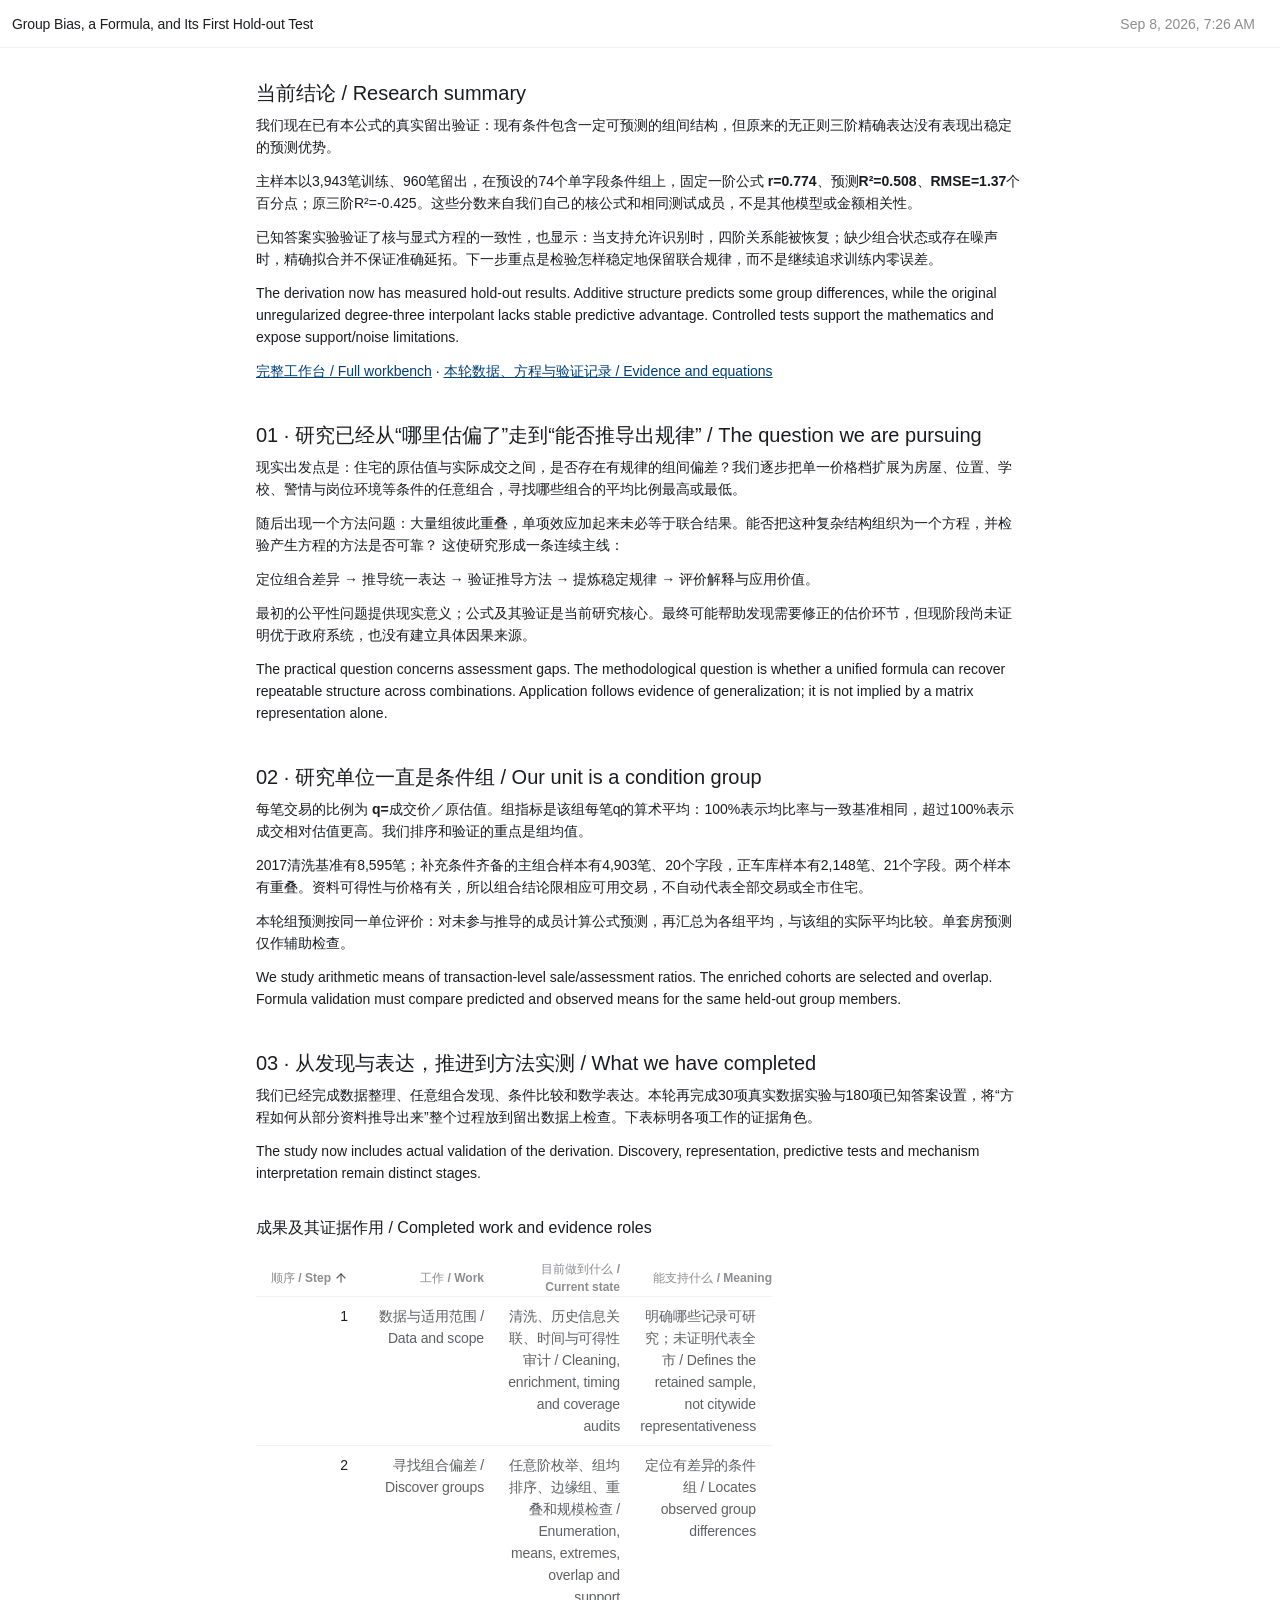
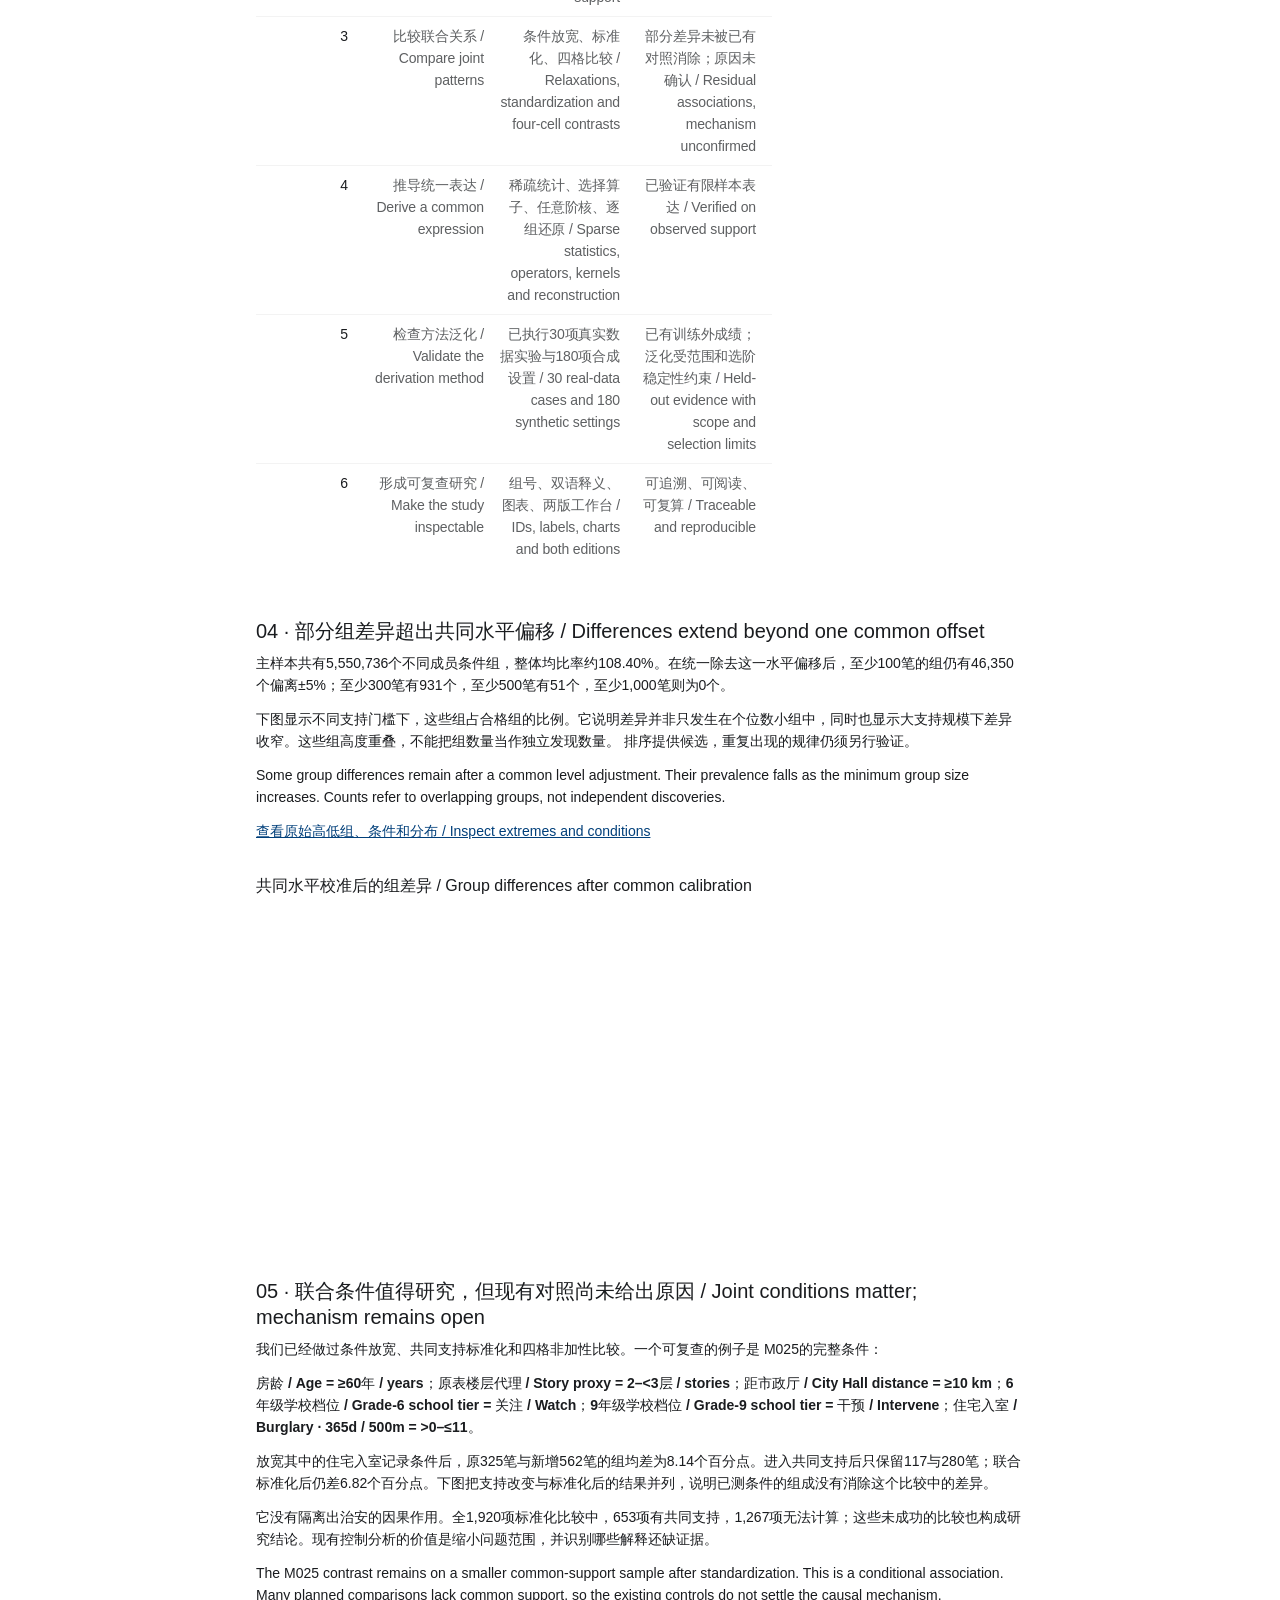
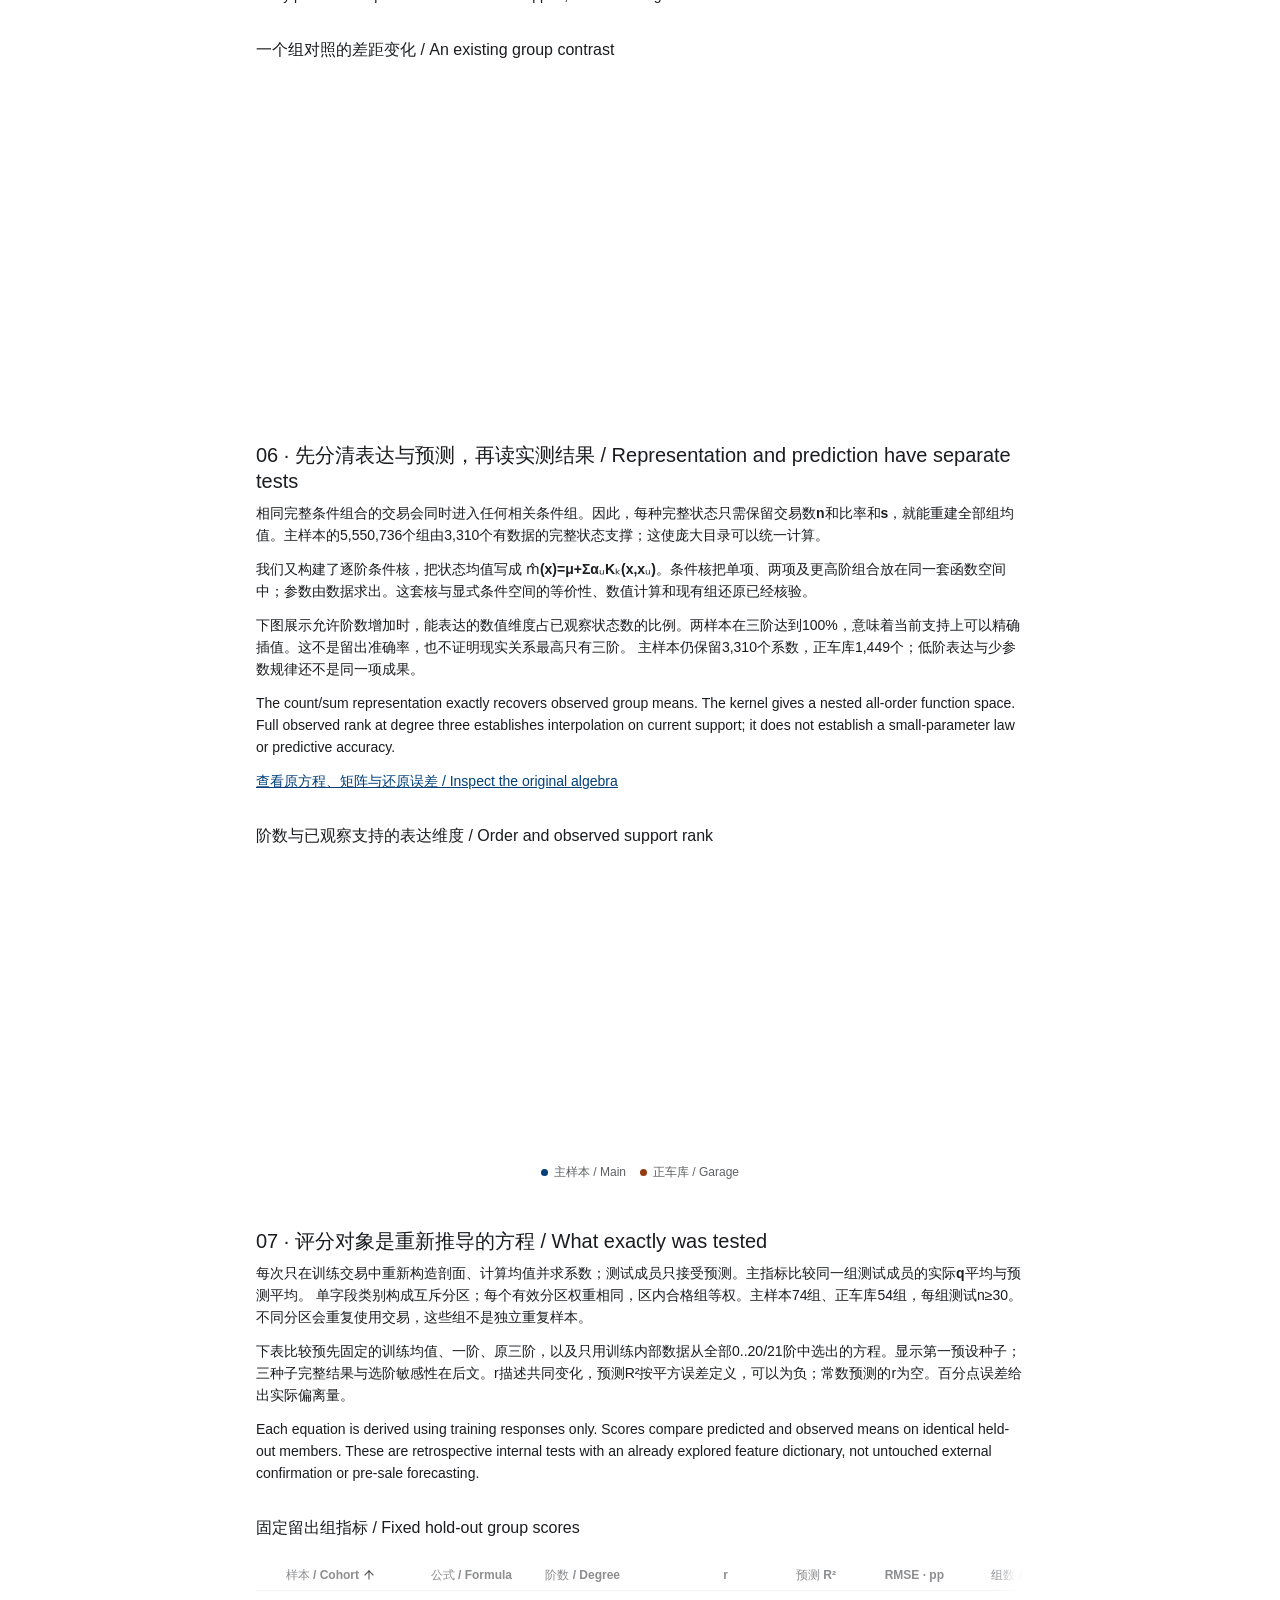
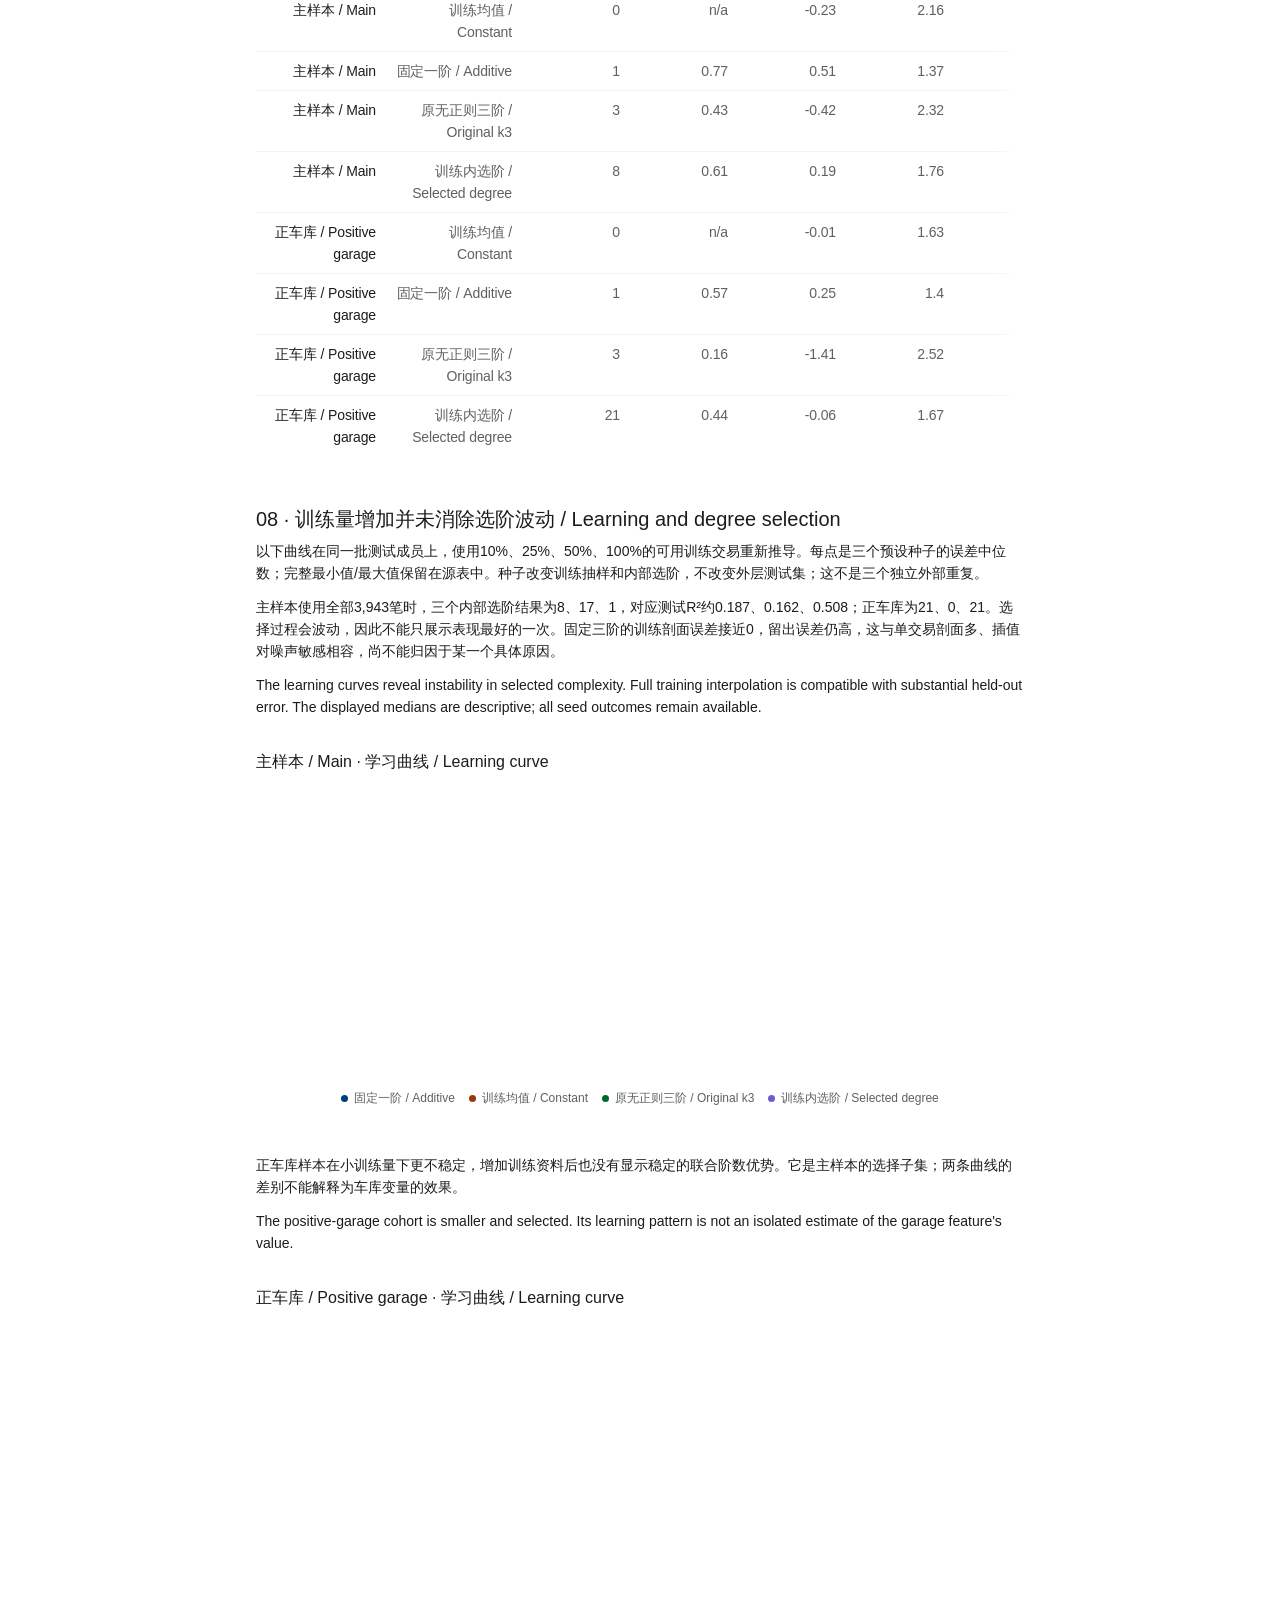
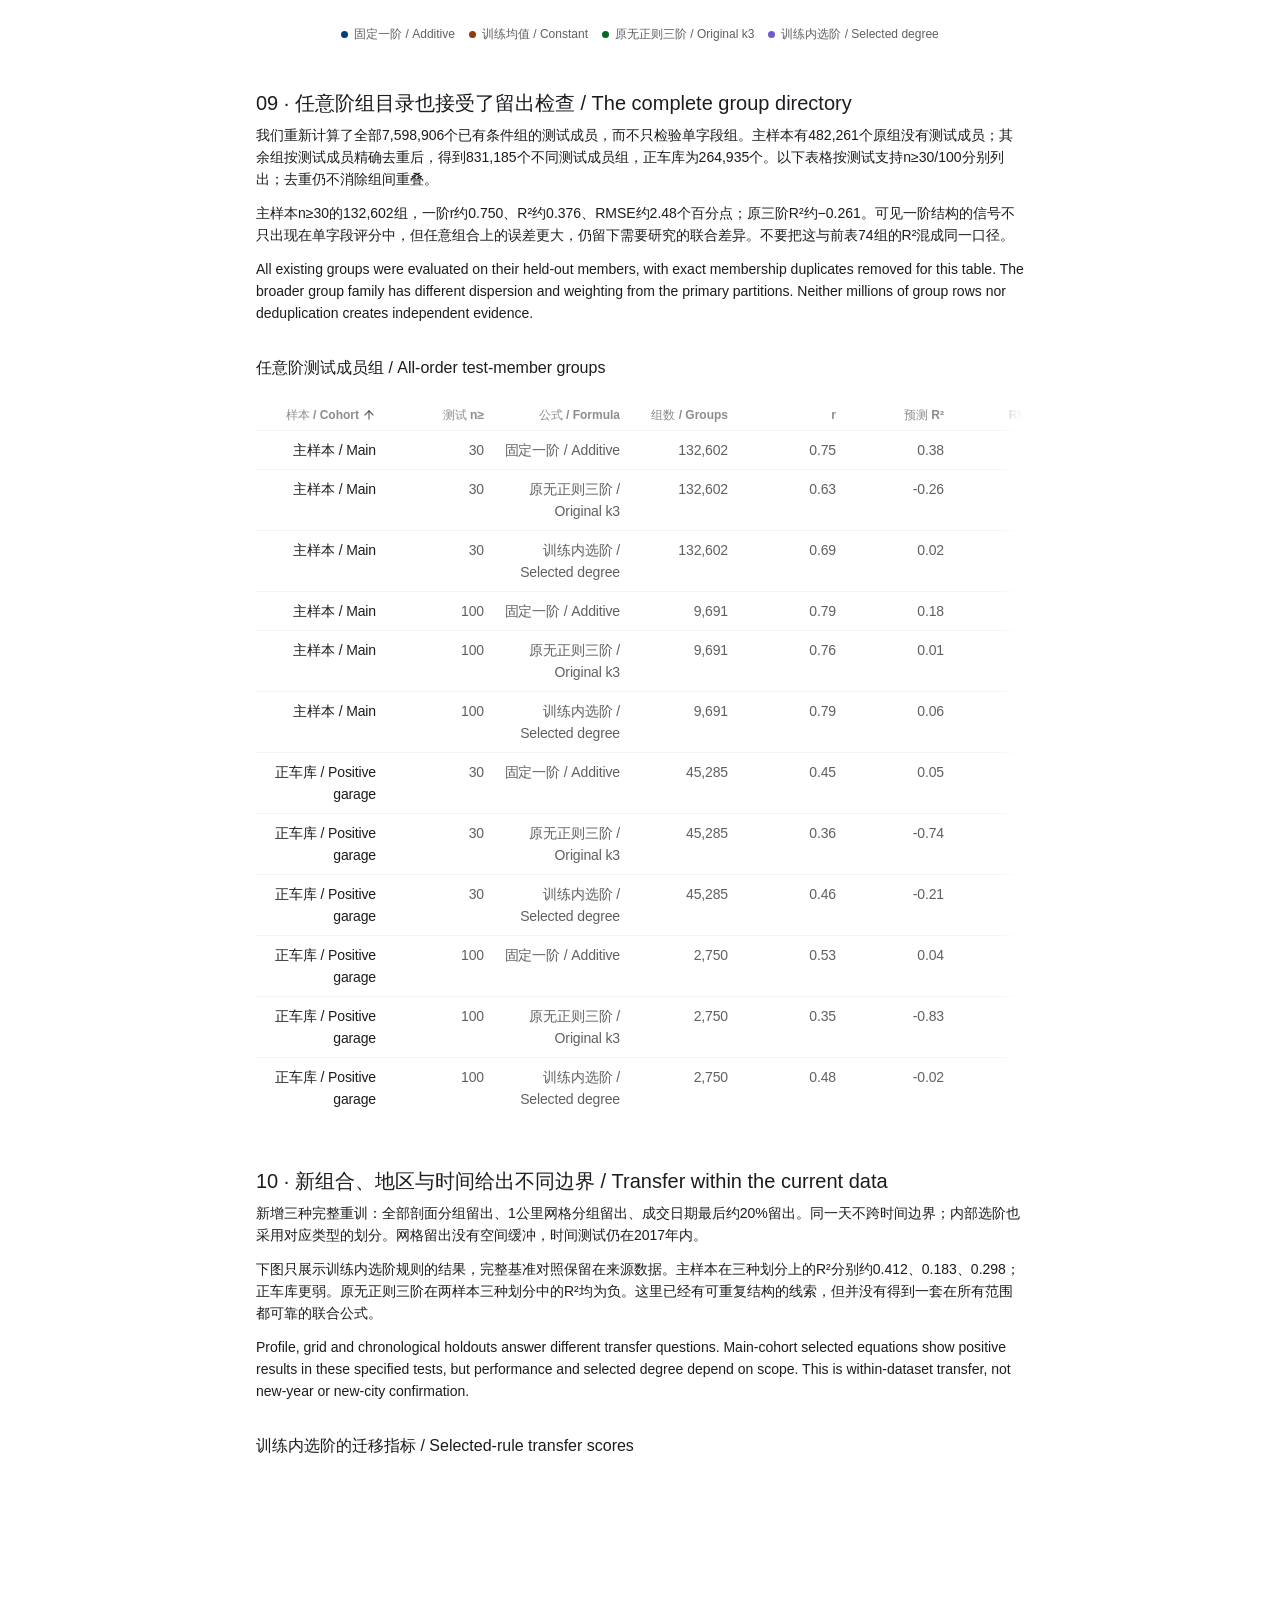
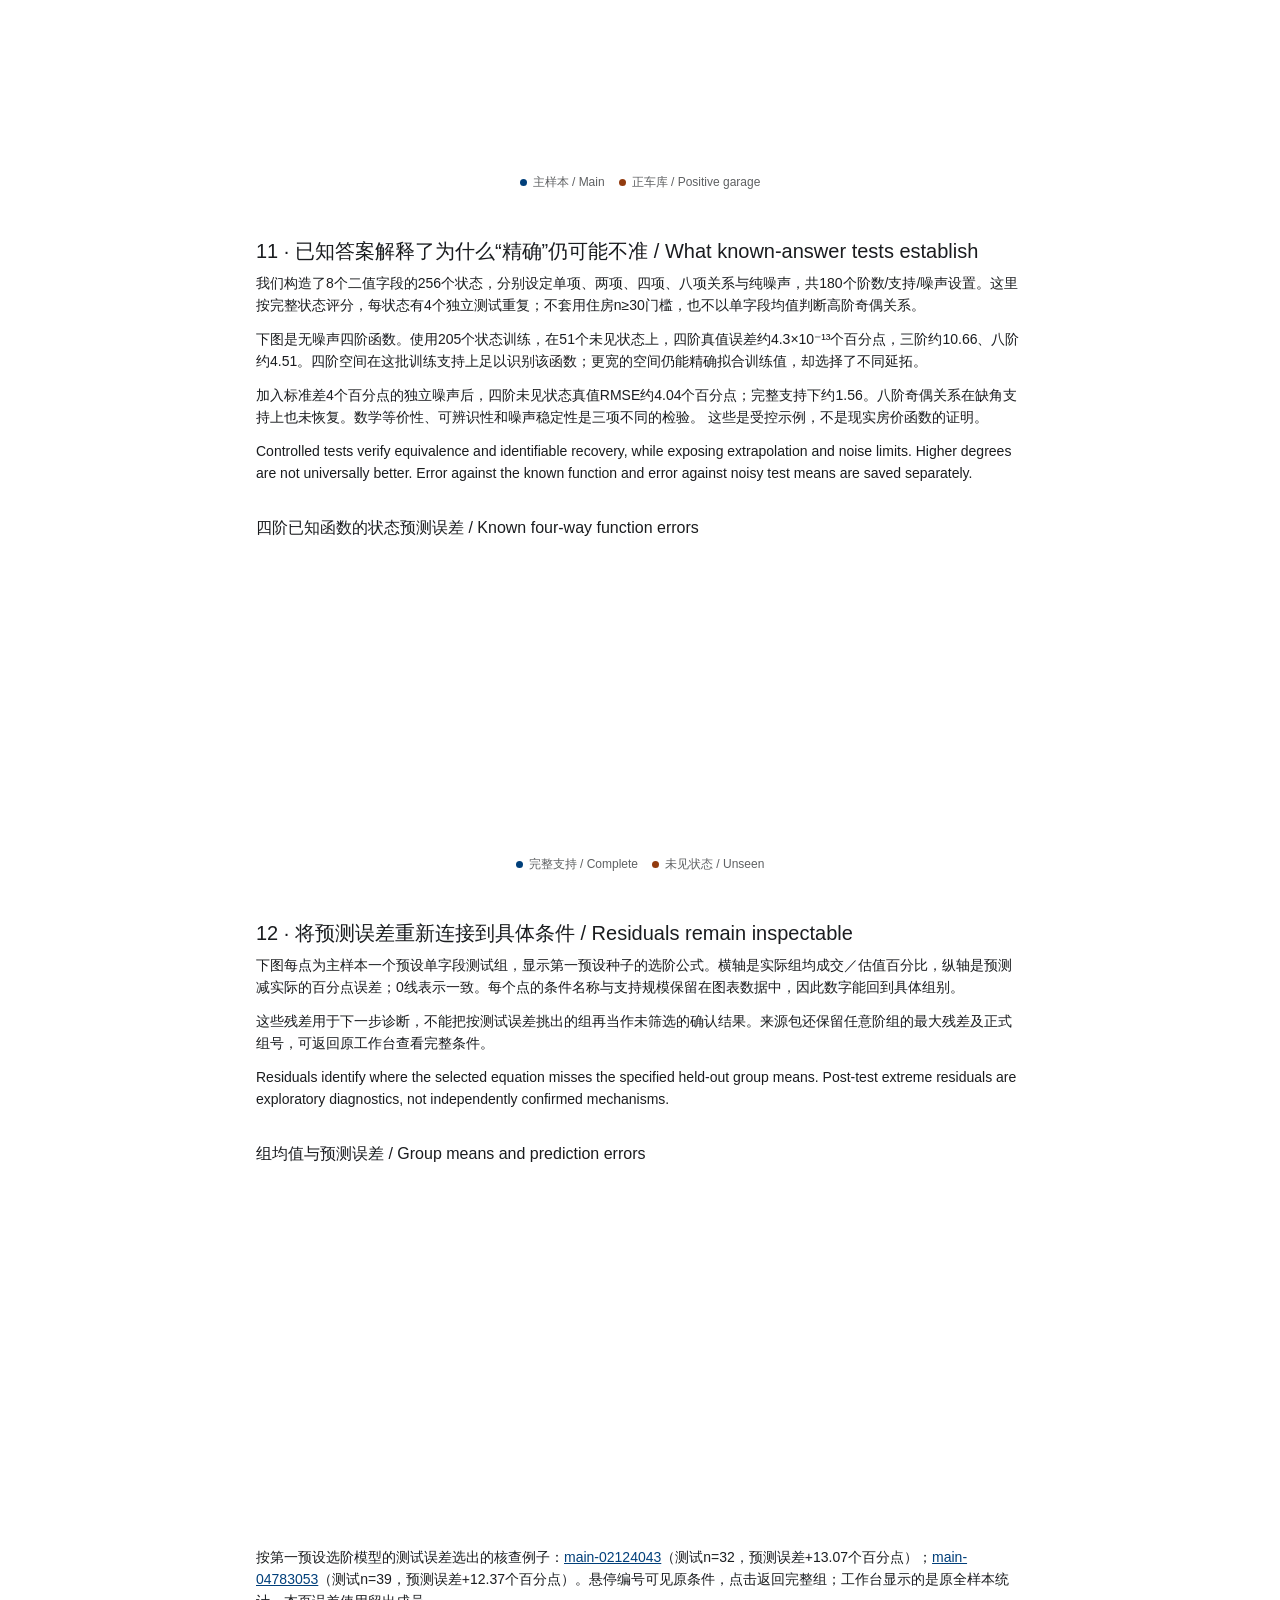
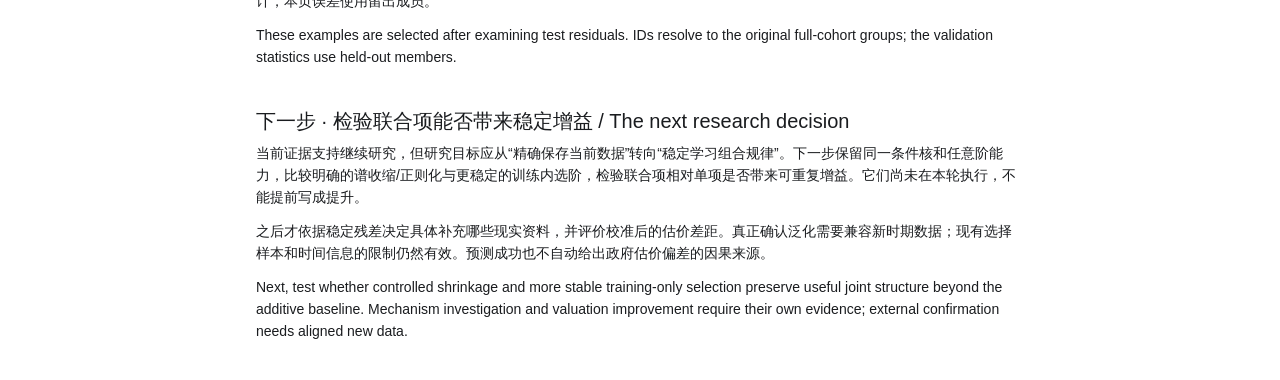
==== commit 60eaa9fb: "Restore group hints and navigation in the research reader" ====
--- a/workbench/static/research-story.html
+++ b/workbench/static/research-story.html
@@ -34,7 +34,7 @@
 </style>
 </head>
 <body>
-<main id="data-analytics-portable-fallback" class="portable-fallback" data-portable-fallback="true" data-portable-surface="report"><header class="portable-page-header"><div class="portable-page-heading"><p class="portable-surface-label">Data Analytics report</p><h1>Group Bias, a Formula, and Its First Hold-out Test</h1><p class="portable-description">研究主线与公式实测 / Research findings and validation of the derivation</p></div><div class="portable-page-meta"><time datetime="2026-09-08T07:03:47.768804+00:00">Sep 8, 2026, 7:03 AM UTC</time></div></header><div class="portable-block-stack"><div class="portable-block portable-layout-full" data-artifact-block-id="summary" data-artifact-block-type="markdown" data-layout="full"><section class="portable-markdown"><h2>当前结论 / Research summary</h2>
+<main id="data-analytics-portable-fallback" class="portable-fallback" data-portable-fallback="true" data-portable-surface="report"><header class="portable-page-header"><div class="portable-page-heading"><p class="portable-surface-label">Data Analytics report</p><h1>Group Bias, a Formula, and Its First Hold-out Test</h1><p class="portable-description">研究主线与公式实测 / Research findings and validation of the derivation</p></div><div class="portable-page-meta"><time datetime="2026-09-08T07:26:05.641582+00:00">Sep 8, 2026, 7:26 AM UTC</time></div></header><div class="portable-block-stack"><div class="portable-block portable-layout-full" data-artifact-block-id="summary" data-artifact-block-type="markdown" data-layout="full"><section class="portable-markdown"><h2>当前结论 / Research summary</h2>
 <p><strong>我们现在已有本公式的真实留出验证：现有条件包含一定可预测的组间结构，但原来的无正则三阶精确表达没有表现出稳定的预测优势。</strong></p>
 <p>主样本以3,943笔训练、960笔留出，在预设的74个单字段条件组上，固定一阶公式 <strong>r=<span class="portable-source-tooltip portable-source-value" data-portable-source-host="true" tabindex="0" aria-describedby="portable-source-tooltip-1"><span class="portable-source-value-text">0.774</span><span class="portable-source-tooltip-content" id="portable-source-tooltip-1" role="tooltip"><span class="portable-source-tooltip-heading" aria-hidden="true">Source for 0.774</span><strong>Source: Executed validation of the original kernel derivation</strong><span class="portable-source-meta">File: docs/formula_validation.md</span></span></span>、预测R²=<span class="portable-source-tooltip portable-source-value" data-portable-source-host="true" tabindex="0" aria-describedby="portable-source-tooltip-2"><span class="portable-source-value-text">0.508</span><span class="portable-source-tooltip-content" id="portable-source-tooltip-2" role="tooltip"><span class="portable-source-tooltip-heading" aria-hidden="true">Source for 0.508</span><strong>Source: Executed validation of the original kernel derivation</strong><span class="portable-source-meta">File: docs/formula_validation.md</span></span></span>、RMSE=1.37个百分点</strong>；原三阶R²=<span class="portable-source-tooltip portable-source-value" data-portable-source-host="true" tabindex="0" aria-describedby="portable-source-tooltip-3"><span class="portable-source-value-text">-0.425</span><span class="portable-source-tooltip-content" id="portable-source-tooltip-3" role="tooltip"><span class="portable-source-tooltip-heading" aria-hidden="true">Source for -0.425</span><strong>Source: Executed validation of the original kernel derivation</strong><span class="portable-source-meta">File: docs/formula_validation.md</span></span></span>。这些分数来自我们自己的核公式和相同测试成员，不是其他模型或金额相关性。</p>
 <p>已知答案实验验证了核与显式方程的一致性，也显示：当支持允许识别时，四阶关系能被恢复；缺少组合状态或存在噪声时，精确拟合并不保证准确延拓。<strong>下一步重点是检验怎样稳定地保留联合规律，而不是继续追求训练内零误差。</strong></p>
@@ -3715,7 +3715,7 @@
 </text>
 </g>
 </svg></div></div><div class="portable-chart-data portable-chart-data-has-vector"><div class="portable-table-scroll"><table><caption>组均值与预测误差 / Group means and prediction errors data</caption><thead><tr><th scope="col" class="portable-table-number">实际均比率 / Observed Mean · %</th><th scope="col" class="portable-table-number">预测误差 / Prediction Error · Pp</th></tr></thead><tbody><tr><td class="portable-table-number">107.22</td><td class="portable-table-number">-0.69</td></tr><tr><td class="portable-table-number">109.07</td><td class="portable-table-number">-0.91</td></tr><tr><td class="portable-table-number">109.53</td><td class="portable-table-number">1.9</td></tr><tr><td class="portable-table-number">110.92</td><td class="portable-table-number">-2.67</td></tr><tr><td class="portable-table-number">110.71</td><td class="portable-table-number">-2.26</td></tr><tr><td class="portable-table-number">109.64</td><td class="portable-table-number">0.53</td></tr><tr><td class="portable-table-number">108.72</td><td class="portable-table-number">-0.6</td></tr><tr><td class="portable-table-number">108.96</td><td class="portable-table-number">1.87</td></tr><tr><td class="portable-table-number">109.03</td><td class="portable-table-number">-1.22</td></tr><tr><td class="portable-table-number">109.09</td><td class="portable-table-number">1.16</td></tr><tr><td class="portable-table-number">108.69</td><td class="portable-table-number">-0.52</td></tr><tr><td class="portable-table-number">111.25</td><td class="portable-table-number">-0.99</td></tr><tr><td class="portable-table-number">109.56</td><td class="portable-table-number">-1.96</td></tr><tr><td class="portable-table-number">108.64</td><td class="portable-table-number">-0.61</td></tr><tr><td class="portable-table-number">108.81</td><td class="portable-table-number">1.17</td></tr><tr><td class="portable-table-number">110.9</td><td class="portable-table-number">-3.09</td></tr><tr><td class="portable-table-number">107.47</td><td class="portable-table-number">0.84</td></tr><tr><td class="portable-table-number">109.07</td><td class="portable-table-number">0.29</td></tr><tr><td class="portable-table-number">114.07</td><td class="portable-table-number">-1.09</td></tr><tr><td class="portable-table-number">112.9</td><td class="portable-table-number">-3.36</td></tr><tr><td class="portable-table-number">105.17</td><td class="portable-table-number">-0.19</td></tr><tr><td class="portable-table-number">108.57</td><td class="portable-table-number">0.48</td></tr><tr><td class="portable-table-number">107.46</td><td class="portable-table-number">-2.49</td></tr><tr><td class="portable-table-number">108.85</td><td class="portable-table-number">0.14</td></tr><tr><td class="portable-table-number">110.92</td><td class="portable-table-number">-0.92</td></tr><tr><td class="portable-table-number">110.47</td><td class="portable-table-number">0.36</td></tr><tr><td class="portable-table-number">106.56</td><td class="portable-table-number">-2.11</td></tr><tr><td class="portable-table-number">109.55</td><td class="portable-table-number">0.27</td></tr><tr><td class="portable-table-number">111.13</td><td class="portable-table-number">-0.97</td></tr><tr><td class="portable-table-number">109.24</td><td class="portable-table-number">-0.8</td></tr><tr><td class="portable-table-number">103.14</td><td class="portable-table-number">5.64</td></tr><tr><td class="portable-table-number">107.8</td><td class="portable-table-number">0.33</td></tr><tr><td class="portable-table-number">109.26</td><td class="portable-table-number">-1.98</td></tr><tr><td class="portable-table-number">110.28</td><td class="portable-table-number">0.15</td></tr><tr><td class="portable-table-number">108.65</td><td class="portable-table-number">-0.29</td></tr><tr><td class="portable-table-number">110.64</td><td class="portable-table-number">-2.96</td></tr><tr><td class="portable-table-number">109.65</td><td class="portable-table-number">0.23</td></tr><tr><td class="portable-table-number">110.59</td><td class="portable-table-number">-2.05</td></tr><tr><td class="portable-table-number">107.89</td><td class="portable-table-number">-1.17</td></tr><tr><td class="portable-table-number">109.87</td><td class="portable-table-number">0.58</td></tr><tr><td class="portable-table-number">111.99</td><td class="portable-table-number">0.15</td></tr><tr><td class="portable-table-number">109.75</td><td class="portable-table-number">-0.16</td></tr><tr><td class="portable-table-number">109.8</td><td class="portable-table-number">-1.63</td></tr><tr><td class="portable-table-number">109.99</td><td class="portable-table-number">0.76</td></tr><tr><td class="portable-table-number">108.54</td><td class="portable-table-number">0.73</td></tr><tr><td class="portable-table-number">105.8</td><td class="portable-table-number">1.38</td></tr><tr><td class="portable-table-number">108.66</td><td class="portable-table-number">2.42</td></tr><tr><td class="portable-table-number">110.36</td><td class="portable-table-number">-0.89</td></tr><tr><td class="portable-table-number">107.96</td><td class="portable-table-number">0.9</td></tr><tr><td class="portable-table-number">108.91</td><td class="portable-table-number">-2.25</td></tr></tbody></table></div><p class="portable-table-note">74 results · Showing first 50</p></div></figure></div>
-<div class="portable-block portable-layout-full" data-artifact-block-id="residual-links" data-artifact-block-type="markdown" data-layout="full"><section class="portable-markdown"><p>按第一预设选阶模型的测试误差选出的核查例子：<a href="./index.html#group=main-02124043 &quot;面积 / Area = 1500–&lt;2000 ft² AND 卧室 / Bedrooms = ≥4卧室 / bedrooms AND 制造业占比 / Manufacturing share = 0 AND 盗车 / Vehicle theft · 365d / 500m = &gt;3–≤7&quot;" rel="noreferrer">main-02124043</a>（测试n=<span class="portable-source-tooltip portable-source-value" data-portable-source-host="true" tabindex="0" aria-describedby="portable-source-tooltip-146"><span class="portable-source-value-text">32</span><span class="portable-source-tooltip-content" id="portable-source-tooltip-146" role="tooltip"><span class="portable-source-tooltip-heading" aria-hidden="true">Source for 32</span><strong>Source: Executed validation of the original kernel derivation</strong><span class="portable-source-meta">File: docs/formula_validation.md</span></span></span>，预测误差+13.07个百分点）；<a href="./index.html#group=main-04783053 &quot;卧室 / Bedrooms = ≥4卧室 / bedrooms AND 制造业占比 / Manufacturing share = 0 AND 盗车 / Vehicle theft · 365d / 500m = &gt;3–≤7&quot;" rel="noreferrer">main-04783053</a>（测试n=<span class="portable-source-tooltip portable-source-value" data-portable-source-host="true" tabindex="0" aria-describedby="portable-source-tooltip-147"><span class="portable-source-value-text">39</span><span class="portable-source-tooltip-content" id="portable-source-tooltip-147" role="tooltip"><span class="portable-source-tooltip-heading" aria-hidden="true">Source for 39</span><strong>Source: Executed validation of the original kernel derivation</strong><span class="portable-source-meta">File: docs/formula_validation.md</span></span></span>，预测误差+12.37个百分点）。悬停编号可见原条件，点击返回完整组；工作台显示的是原全样本统计，本页误差使用留出成员。</p>
+<div class="portable-block portable-layout-full" data-artifact-block-id="residual-links" data-artifact-block-type="markdown" data-layout="full"><section class="portable-markdown"><p>按第一预设选阶模型的测试误差选出的核查例子：<a href="./index.html#group=main-02124043" rel="noreferrer">main-02124043</a>（测试n=<span class="portable-source-tooltip portable-source-value" data-portable-source-host="true" tabindex="0" aria-describedby="portable-source-tooltip-146"><span class="portable-source-value-text">32</span><span class="portable-source-tooltip-content" id="portable-source-tooltip-146" role="tooltip"><span class="portable-source-tooltip-heading" aria-hidden="true">Source for 32</span><strong>Source: Executed validation of the original kernel derivation</strong><span class="portable-source-meta">File: docs/formula_validation.md</span></span></span>，预测误差+13.07个百分点）；<a href="./index.html#group=main-04783053" rel="noreferrer">main-04783053</a>（测试n=<span class="portable-source-tooltip portable-source-value" data-portable-source-host="true" tabindex="0" aria-describedby="portable-source-tooltip-147"><span class="portable-source-value-text">39</span><span class="portable-source-tooltip-content" id="portable-source-tooltip-147" role="tooltip"><span class="portable-source-tooltip-heading" aria-hidden="true">Source for 39</span><strong>Source: Executed validation of the original kernel derivation</strong><span class="portable-source-meta">File: docs/formula_validation.md</span></span></span>，预测误差+12.37个百分点）。悬停编号可见原条件，点击返回完整组；工作台显示的是原全样本统计，本页误差使用留出成员。</p>
 <p>These examples are selected after examining test residuals. IDs resolve to the original full-cohort groups; the validation statistics use held-out members.</p></section><div class="portable-inline-source portable-source-summary" data-source-id="formula-study"><div class="portable-inline-source-content portable-source-summary-content"><span class="portable-source-tooltip-heading" aria-hidden="true">Source for 按第一预设选阶模型的测试误差选出的核查例子：main-02124043（测试n=32，预测误差+13.07个百分点）；main-04783053（测试n=39，预测误差+12.37个百分点）。悬停编号可见原条件，点击返回完整组；工作台显示的是原全样本统计，本页误差使用留出成员。</span><strong>Source: Executed validation of the original kernel derivation</strong><span class="portable-source-meta">File: docs/formula_validation.md</span></div></div></div>
 <div class="portable-block portable-layout-full" data-artifact-block-id="next" data-artifact-block-type="markdown" data-layout="full"><section class="portable-markdown"><h2>下一步 · 检验联合项能否带来稳定增益 / The next research decision</h2>
 <p>当前证据支持继续研究，但研究目标应从“精确保存当前数据”转向“稳定学习组合规律”。下一步保留同一条件核和任意阶能力，比较明确的谱收缩/正则化与更稳定的训练内选阶，检验联合项相对单项是否带来可重复增益。它们尚未在本轮执行，不能提前写成提升。</p>
@@ -3724,7 +3724,7 @@
 <div class="portable-block portable-layout-full" data-artifact-block-id="conclusion" data-artifact-block-type="markdown" data-layout="full"><section class="portable-markdown"><h2>阶段结论 / Where the study now stands</h2>
 <p><strong>已完成：</strong> 组合差异发现、统一数学表达，以及本推导方法的实际留出和已知答案检验。主样本存在可预测的组间结构；原无正则三阶的精确还原没有转化为稳定的预测优势。</p>
 <p><strong>仍未解决：</strong> 怎样稳定地提取联合项、怎样进一步压缩为可读规律，以及这些规律对应哪些现实原因。当前结果既没有否定联合偏差存在，也没有证明复杂公式越高阶越有效。</p>
-<p>The study has advanced from representation to empirical validation. There is predictive group structure, and there is a concrete stability problem to solve before treating a complex expression as a reusable valuation-bias model.</p></section><div class="portable-inline-source portable-source-summary" data-source-id="interpretation"><div class="portable-inline-source-content portable-source-summary-content"><span class="portable-source-tooltip-heading" aria-hidden="true">Source for 阶段结论 / Where the study now stands</span><strong>Source: Research decisions after the executed tests</strong><span class="portable-source-meta">File: docs/formula_validation_results.md</span></div></div></div></div><section class="portable-sources" aria-labelledby="portable-sources-heading"><h2 id="portable-sources-heading">Sources</h2><ol><li><strong>Research questions and next-stage plan</strong><span class="portable-source-meta">docs/research_framework.md</span></li><li><strong>Cohort scope and selection</strong><span class="portable-source-meta">outputs/conditional/source_scope.csv</span></li><li><strong>Exact representation and its limits</strong><span class="portable-source-meta">docs/group_algebra.md</span></li><li><strong>Existing common-support comparison</strong><span class="portable-source-meta">outputs/group_bias/report_summary.json</span></li><li><strong>Main-cohort overlapping unique-member groups beyond ±5% after division by the cohort mean. No independent-test interpretation.</strong><span class="portable-source-meta">outputs/research_overview/group_support.csv · SQLite / outputs/research_overview/report_source.sqlite</span><p>Display query over sourced results. Main-cohort overlapping unique-member groups beyond ±5% after division by the cohort mean. No independent-test interpretation.</p><details class="portable-source-query" open><summary>SQL query</summary><pre><code>SELECT * FROM &quot;group_support&quot;;</code></pre></details></li><li><strong>M025 comparison: changing support and weights, not a causal attribution.</strong><span class="portable-source-meta">outputs/research_overview/conditional_example.csv · SQLite / outputs/research_overview/report_source.sqlite</span><p>Display query over sourced results. M025 comparison: changing support and weights, not a causal attribution.</p><details class="portable-source-query" open><summary>SQL query</summary><pre><code>SELECT * FROM &quot;conditional_example&quot;;</code></pre></details></li><li><strong>Numerical rank / observed profiles in the nested categorical spaces; not accuracy, variance explained or predictive R².</strong><span class="portable-source-meta">outputs/research_overview/representation.csv · SQLite / outputs/research_overview/report_source.sqlite</span><p>Display query over sourced results. Numerical rank / observed profiles in the nested categorical spaces; not accuracy, variance explained or predictive R².</p><details class="portable-source-query" open><summary>SQL query</summary><pre><code>SELECT * FROM &quot;representation&quot;;</code></pre></details></li><li><strong>Executed validation of the original kernel derivation</strong><span class="portable-source-meta">docs/formula_validation.md</span></li><li><strong>Controlled known-answer experiments</strong><span class="portable-source-meta">outputs/formula_validation/synthetic/metrics.csv</span></li><li><strong>Research decisions after the executed tests</strong><span class="portable-source-meta">docs/formula_validation_results.md</span></li><li><strong>Current research inventory; formula validation executed in this version.</strong><span class="portable-source-meta">outputs/formula_validation_report/research_ledger.csv · SQLite</span><p>Current research inventory; formula validation executed in this version.</p><details class="portable-source-query" open><summary>SQL query</summary><pre><code>SELECT * FROM &quot;research_ledger&quot;;</code></pre></details></li><li><strong>Fixed random holdout, first prespecified seed. Single-field partitions, held-out n &gt;= 30. Training-selected degree is one specified run, not the best test seed.</strong><span class="portable-source-meta">outputs/formula_validation_report/formula_scores.csv · SQLite</span><p>Fixed random holdout, first prespecified seed. Single-field partitions, held-out n &gt;= 30. Training-selected degree is one specified run, not the best test seed.</p><details class="portable-source-query" open><summary>SQL query</summary><pre><code>SELECT * FROM &quot;formula_scores&quot;;</code></pre></details></li><li><strong>Same fixed test groups across four training sizes; medians over three training/selection seeds; min/max retained.</strong><span class="portable-source-meta">outputs/formula_validation_report/learning_main.csv · SQLite</span><p>Same fixed test groups across four training sizes; medians over three training/selection seeds; min/max retained.</p><details class="portable-source-query" open><summary>SQL query</summary><pre><code>SELECT * FROM &quot;learning_main&quot;;</code></pre></details></li><li><strong>Same fixed test groups across four training sizes; medians over three training/selection seeds; min/max retained.</strong><span class="portable-source-meta">outputs/formula_validation_report/learning_positive_garage.csv · SQLite</span><p>Same fixed test groups across four training sizes; medians over three training/selection seeds; min/max retained.</p><details class="portable-source-query" open><summary>SQL query</summary><pre><code>SELECT * FROM &quot;learning_positive_garage&quot;;</code></pre></details></li><li><strong>First prespecified full-development model; all supported arbitrary-order original conditions; exact held-out-member deduplication; remaining overlaps are not independent.</strong><span class="portable-source-meta">outputs/formula_validation_report/catalog_scores.csv · SQLite</span><p>First prespecified full-development model; all supported arbitrary-order original conditions; exact held-out-member deduplication; remaining overlaps are not independent.</p><details class="portable-source-query" open><summary>SQL query</summary><pre><code>SELECT * FROM &quot;catalog_scores&quot;;</code></pre></details></li><li><strong>Separate internal transfer cases, train-only matched inner splitting; primary single-field partitions, test n &gt;= 30; baseline cases are retained in the full source tables.</strong><span class="portable-source-meta">outputs/formula_validation_report/transfer_scores.csv · SQLite</span><p>Separate internal transfer cases, train-only matched inner splitting; primary single-field partitions, test n &gt;= 30; baseline cases are retained in the full source tables.</p><details class="portable-source-query" open><summary>SQL query</summary><pre><code>SELECT * FROM &quot;transfer_scores&quot;;</code></pre></details></li><li><strong>Synthetic noise-free four-way function on 256 eight-bit states; full-state group means. 205 training/51 unseen states in the unseen case.</strong><span class="portable-source-meta">outputs/formula_validation_report/known_four_way.csv · SQLite</span><p>Synthetic noise-free four-way function on 256 eight-bit states; full-state group means. 205 training/51 unseen states in the unseen case.</p><details class="portable-source-query" open><summary>SQL query</summary><pre><code>SELECT * FROM &quot;known_four_way&quot;;</code></pre></details></li><li><strong>74 primary main-cohort test groups, n &gt;= 30; first prespecified selected-degree model; full condition descriptions and support retained.</strong><span class="portable-source-meta">outputs/formula_validation_report/group_residuals.csv · SQLite</span><p>74 primary main-cohort test groups, n &gt;= 30; first prespecified selected-degree model; full condition descriptions and support retained.</p><details class="portable-source-query" open><summary>SQL query</summary><pre><code>SELECT * FROM &quot;group_residuals&quot;;</code></pre></details></li></ol></section></main>
+<p>The study has advanced from representation to empirical validation. There is predictive group structure, and there is a concrete stability problem to solve before treating a complex expression as a reusable valuation-bias model.</p></section><div class="portable-inline-source portable-source-summary" data-source-id="interpretation"><div class="portable-inline-source-content portable-source-summary-content"><span class="portable-source-tooltip-heading" aria-hidden="true">Source for 阶段结论 / Where the study now stands</span><strong>Source: Research decisions after the executed tests</strong><span class="portable-source-meta">File: docs/formula_validation_results.md</span></div></div></div></div><section class="portable-sources" aria-labelledby="portable-sources-heading"><h2 id="portable-sources-heading">Sources</h2><ol><li><strong>Research questions and next-stage plan</strong><span class="portable-source-meta">docs/research_framework.md</span></li><li><strong>Cohort scope and selection</strong><span class="portable-source-meta">outputs/conditional/source_scope.csv</span></li><li><strong>Exact representation and its limits</strong><span class="portable-source-meta">docs/group_algebra.md</span></li><li><strong>Existing common-support comparison</strong><span class="portable-source-meta">outputs/group_bias/report_summary.json</span></li><li><strong>Main-cohort overlapping unique-member groups beyond ±5% after division by the cohort mean. No independent-test interpretation.</strong><span class="portable-source-meta">outputs/research_overview/group_support.csv · SQLite / outputs/research_overview/report_source.sqlite</span><p>Display query over sourced results. Main-cohort overlapping unique-member groups beyond ±5% after division by the cohort mean. No independent-test interpretation.</p><details class="portable-source-query" open><summary>SQL query</summary><pre><code>SELECT * FROM &quot;group_support&quot;;</code></pre></details></li><li><strong>M025 comparison: changing support and weights, not a causal attribution.</strong><span class="portable-source-meta">outputs/research_overview/conditional_example.csv · SQLite / outputs/research_overview/report_source.sqlite</span><p>Display query over sourced results. M025 comparison: changing support and weights, not a causal attribution.</p><details class="portable-source-query" open><summary>SQL query</summary><pre><code>SELECT * FROM &quot;conditional_example&quot;;</code></pre></details></li><li><strong>Numerical rank / observed profiles in the nested categorical spaces; not accuracy, variance explained or predictive R².</strong><span class="portable-source-meta">outputs/research_overview/representation.csv · SQLite / outputs/research_overview/report_source.sqlite</span><p>Display query over sourced results. Numerical rank / observed profiles in the nested categorical spaces; not accuracy, variance explained or predictive R².</p><details class="portable-source-query" open><summary>SQL query</summary><pre><code>SELECT * FROM &quot;representation&quot;;</code></pre></details></li><li><strong>Executed validation of the original kernel derivation</strong><span class="portable-source-meta">docs/formula_validation.md</span></li><li><strong>Controlled known-answer experiments</strong><span class="portable-source-meta">outputs/formula_validation/synthetic/metrics.csv</span></li><li><strong>Research decisions after the executed tests</strong><span class="portable-source-meta">docs/formula_validation_results.md</span></li><li><strong>Current research inventory; formula validation executed in this version.</strong><span class="portable-source-meta">outputs/formula_validation_report/research_ledger.csv · SQLite</span><p>Current research inventory; formula validation executed in this version.</p><details class="portable-source-query" open><summary>SQL query</summary><pre><code>SELECT * FROM &quot;research_ledger&quot;;</code></pre></details></li><li><strong>Fixed random holdout, first prespecified seed. Single-field partitions, held-out n &gt;= 30. Training-selected degree is one specified run, not the best test seed.</strong><span class="portable-source-meta">outputs/formula_validation_report/formula_scores.csv · SQLite</span><p>Fixed random holdout, first prespecified seed. Single-field partitions, held-out n &gt;= 30. Training-selected degree is one specified run, not the best test seed.</p><details class="portable-source-query" open><summary>SQL query</summary><pre><code>SELECT * FROM &quot;formula_scores&quot;;</code></pre></details></li><li><strong>Same fixed test groups across four training sizes; medians over three training/selection seeds; min/max retained.</strong><span class="portable-source-meta">outputs/formula_validation_report/learning_main.csv · SQLite</span><p>Same fixed test groups across four training sizes; medians over three training/selection seeds; min/max retained.</p><details class="portable-source-query" open><summary>SQL query</summary><pre><code>SELECT * FROM &quot;learning_main&quot;;</code></pre></details></li><li><strong>Same fixed test groups across four training sizes; medians over three training/selection seeds; min/max retained.</strong><span class="portable-source-meta">outputs/formula_validation_report/learning_positive_garage.csv · SQLite</span><p>Same fixed test groups across four training sizes; medians over three training/selection seeds; min/max retained.</p><details class="portable-source-query" open><summary>SQL query</summary><pre><code>SELECT * FROM &quot;learning_positive_garage&quot;;</code></pre></details></li><li><strong>First prespecified full-development model; all supported arbitrary-order original conditions; exact held-out-member deduplication; remaining overlaps are not independent.</strong><span class="portable-source-meta">outputs/formula_validation_report/catalog_scores.csv · SQLite</span><p>First prespecified full-development model; all supported arbitrary-order original conditions; exact held-out-member deduplication; remaining overlaps are not independent.</p><details class="portable-source-query" open><summary>SQL query</summary><pre><code>SELECT * FROM &quot;catalog_scores&quot;;</code></pre></details></li><li><strong>Separate internal transfer cases, train-only matched inner splitting; primary single-field partitions, test n &gt;= 30; baseline cases are retained in the full source tables.</strong><span class="portable-source-meta">outputs/formula_validation_report/transfer_scores.csv · SQLite</span><p>Separate internal transfer cases, train-only matched inner splitting; primary single-field partitions, test n &gt;= 30; baseline cases are retained in the full source tables.</p><details class="portable-source-query" open><summary>SQL query</summary><pre><code>SELECT * FROM &quot;transfer_scores&quot;;</code></pre></details></li><li><strong>Synthetic noise-free four-way function on 256 eight-bit states; full-state group means. 205 training/51 unseen states in the unseen case.</strong><span class="portable-source-meta">outputs/formula_validation_report/known_four_way.csv · SQLite</span><p>Synthetic noise-free four-way function on 256 eight-bit states; full-state group means. 205 training/51 unseen states in the unseen case.</p><details class="portable-source-query" open><summary>SQL query</summary><pre><code>SELECT * FROM &quot;known_four_way&quot;;</code></pre></details></li><li><strong>74 primary main-cohort test groups, n &gt;= 30; first prespecified selected-degree model; full condition descriptions and support retained.</strong><span class="portable-source-meta">outputs/formula_validation_report/group_residuals.csv · SQLite</span><p>74 primary main-cohort test groups, n &gt;= 30; first prespecified selected-degree model; full condition descriptions and support retained.</p><details class="portable-source-query" open><summary>SQL query</summary><pre><code>SELECT * FROM &quot;group_residuals&quot;;</code></pre></details></li><li><strong>Canonical group IDs and full source conditions for native report link hints; no prediction or group membership is changed.</strong><span class="portable-source-meta">outputs/formula_validation_report/group_links.csv · SQLite</span><p>Canonical group IDs and full source conditions for native report link hints; no prediction or group membership is changed.</p><details class="portable-source-query" open><summary>SQL query</summary><pre><code>SELECT * FROM &quot;group_links&quot;;</code></pre></details></li></ol></section></main>
 <script data-data-analytics-portable-source-tooltips="true">(() => {
   const RUNTIME_FLAG = "__dataAnalyticsPortableSourceTooltipsInitialized";
   const READY_ATTRIBUTE = "data-portable-source-tooltips-ready";
@@ -4065,506 +4065,523 @@
 })();</script>
 <div id="data-analytics-portable-reader" aria-hidden="true" inert></div>
 <template id="data-analytics-portable-artifact-payload-source" data-compression="gzip-base64">
-H4sIAAAAAAACCuy9a3MbV3Y2+le6kJpz3jgkuO97Nx2napKZJHPeyeWM57z5kHGpmkBDRAwCHACU
-xKSmipJJiZR4s6ybRcqSbN0sW6QkyxKvUpXP11P5D6+MBsBP+gun1t7dje4GSAIkNWMnng9jqtFo
-7F57rWfd1/6PVOnD1GC1POb2pU7ms8fd6rHq+KibGkw55Wo+52Sqqb5UZaycczJwseyOlspwacQp
-5nNupZoa/I/UCbdcyZeKqUHc8dZqvlqAC39XLo2NWn+ddyp9lmP9bak8MlZw+iynmLV+Va1Yf5sv
-V6rW35cK2f7SWNX6LTy8L5V1K5lyfrSqn59q3LrU+PJ5bW2zsfGqtjbvTX3tbS14K5/Vv71gDVi/
-cSuuU84MW7l8MZsvHq/oZ59wCvmsAw+wSjmrOuxaWbecP6GvpPpSx92iW3aqbvbn1dRgiiAi+pHd
-j9RvkRxEdJDJtBRKIfYXCA0ilOpLDRVKmQ8rqcF//Y9UPpsaTFXGRkac8ji8qCHciFP+MFs6CQ8f
-KmXHU4OpP/szy9v+xJuZa2x+0lzZiC7V//bvir8rvvNOffrj2ubXjfnH3vID78XT+vJMfflr85KN
-65ON5ZveymeNy5965zZ2Hs42V0+/2bremH8Mt924Xdt87s1OeYtf1dYmvJXr3sLqzueT9W8vwBc3
-J3euPmtsflL/bPLN1mxt+6w3f7N+427j+mT96q36oy+86U9razM71543nr5s3F5p3n7QfPmy/vR2
-fXmmefsBrOfcRuPBN97K9cb1SfPY2tY17/yr7yfOvPMOrL22tlm/9aK+/HVt8y7tsxltfH2pufKo
-sfnR9xOnbYEaX18yC3+zNestP9j5fLK58rJxfVKy2tpDb+6y9+hqfeVb8xqNzcna2nm4cWnDW7le
-W5vYufbcUMF6553yeygtJft+4rRZyG++e/oeSnOkvp84/Zt/eP+X7+E0lbW1h41PX3rTZxtn1t95
-583Wkjd/07wh3N6P0ozw7yfONF99WttY8qbP1i8/rt+42zz30OxA89xD78UTIM+tNZ/HLs42lta8
-xdn6txeaq5fr04vex9eAlmtz9Wur3tTz2uaV+oPb3mcX6tNXds59vPP5Dbh/6pv6xP3vJ84AibwX
-Txs37zYeXarfnvZWPtt5OGs2sbZxtn5rrbY2X7/20ttaqF9ZbzyAXautTTTPPatP3IefWb9Zv/ay
-cWfjzdZ1b/uT+qXV+uxpb+p0c2WtuXrWm/6qfvW5JtiSJtU3jW82mx9tNz//qn76c+/O3JutpcbW
-hvf448bmpLc43Tj/vD5xuj59xXt0DTjt04feF4/NEwwD1C/c9BanvfXntbW52qsbzdXT3rmzjdsr
-3ubz+oVP9KbX1i7U1ibqj+7unJtrnFmvX1utfzGx83C2PjFfv/XCMIu3/Lj26kbj8qfN05e8xenm
-/Unv5YU3W7PNCZ9ujc37jc1HzVfb9SdnDLd4Z6d2lp43V1e9Fyshc/02JrNWsXTSGnYq1ojrVMbK
-btYaDjCj7FbGCtVK2vp5Npuv5k+4VqVaHstUx8quNVp2s/lMtWJVSiOudVxjUTafy7llt5hxK33W
-yeF8wdX4UCrnj+eLTsEaK5bd42MFp5z/dzdrZd3jZdftrw6XXdfKF6tuebRUcIpVq+BkPqxYlaoz
-VAh/B37cyZ5wilXnuJu2/qZUrJZLhYKbtapuBVYxNgrwqH9vxKkOuyNONZ8xiOWeGi1V3OCWgWIp
-X3GtQn4kX9UEqKSBKP/qrczWLz/zXtytbS97C4+tAetvxwoF62Sp/OGQW8wMf/A/0gP5YtY9lR6u
-jhT+7ETePfle6YRbhj/+3PruhfWv9eWvm9srwPtzK99PnDacV1ubN3zZXHnsbV+2BqxfnshngUZm
-bb8fM4uAx5d9FOuvVEvl8f5KaayccSvpf8+P/vnvAP4KznhpDGA1N1YogB7RN/wKUDNn4L+/Uh3L
-jqf+0OeD6e/H3IoPzHuhKcLwAkYbgFxtLtQ2519PLHufPNw5N1vbeuydXqhtnH09caP57WNv+vHr
-ieXmR9ve4r36/ANvdcs7t2GY8fXEDWvAAv4Kftg66VoOsMtYuTKWLx4HUgMArnzmndvwFj42vP5m
-63pte8FbmWpcnwRo2XrsTWyBQlr5bOfTqfr0Ym3jTm39ws7VZ2+2ZgEgFu8ZWQNE1b8cwrJ3esF7
-sfJm66aBnp2Jxfqju/Xz5725y7W1idrmi/qtrfrtL+ozX3pPLtfWNurTr7wnF76fOF3bnmtsw755
-j+7Vb93+fuJ089G9+kdTsIynV+HT+VXv848aj3ztAJCyuVmfXDAgAHCxulmfeel98rC2seQjw/VJ
-b/0b78a5+uql2ssL9eWJna+u1aev1JcnatvzPpDtXF/wFudBJcw/hiWuPaxfWa9/c3nn6srO59cA
-oe7c3zmnf2Z7q/7ozs65OW/hFvze3OWd2+v1y9PexiXv/K3mty/qN+7Wlx96r6Yaj2ZqG/MGJ7Si
-WtbS72/a+fPNV5827s95d+bqN84YRdbYnGxsnqutbYRLaDwAcPHWnxskqm3cb1y6GcKpWaO/Fwur
-Ozduvdm6+c47FuiA7Vc+K21/Dnu3NlG/cbv56rPG5iNjarzZum4UNKij7TlDK+/Fird1xnp99qJl
-uKqxeRMwWytPfdnIkfnQ/Ly5e2GxcWbLQKRhBn25uTpZ23zRvP/FzrnzsIcblxqXHtQ2X3gTWyES
-1pcnvOkbsEtTX3vroFwM0esLi7WXS4ZP65MLtfUZ0HlGcy2c96ae+0u5turbIfp1Qbu9+uj7iTP1
-5YnG5rS3sAr0Xlvxzn8JnD7/eGd5onnvdO3VSv3RF8A+W49rmy8a86vN82eMHQH3XHteX/nWe3y9
-vvxQ/8R8betabWO+fumVt7Hc+GazsXnT12DaoPA2NxpfXfCmXtS2P/GWbtU/WwYm2Fj0mQtkcbTs
-ZKr5jFNoSWWmVMy45WLFcioVt1IZcYtV67gzWklr4R1xq8OlbKlQOh7/Vr5inRx2q8Nu2XKssWI+
-l3ezlo88VsYpWmU3A5Bold1R1zH43dIYTqZcqlSsTGlkKF/0kdf6+ehoIZ8xiihXKhRKJyuWGwBk
-KWcZc7KQ/3d9y7tWvgqrKJaqVn5ktAC/PzRuOQD55fwp+F3A0KIBdssplIpuel/oLDsjLsB8CzbH
-ivnqfpBJIpA5d7m2PVdbm2gsPQPNHZhd1oD1T2NloJRetQNkB0VaKhqFqVlwdaHx9aXaxp36tU9A
-rDRQ1NY2rHfe+f17PvJtvniztRDi4jvvfD9xprE5WZ89V791rn5ttbl6F/6pH/R7AMKVq/XlVQM8
-b7auY4R+BmbnnQ0DRI35c7W1eWMOeTc3wBTRphhYEs+nmq/Otb5gfh8+Xl03P15ferbz1TXgcQ2v
-9fmL3gZYc0YgwJwN7BeQ6hvnjLTBixKEZX1tqv7sqvnR+vKM6uM2b3x96c3WUvP2XW9qylBuZ3vR
-u3NOm2ybBhuMLVxfnmF9NgJb+PuJ0wSBqavtXFAKj75obt/zNj4JbyV9mCn/Vhze+v3EmdraHQC4
-4D4Dp2C9fjtZv/Kpt7Dqvbxan7gPNDLaYnnGm/oGfmNmorZ510d27XnsfLoIxNm45C2sArroXTRm
-LNi85x/UNr9o3n7gTT3Y+cj/FMzEqQfe2hmj8HziGNMBNJg2wuuzM97iLHgemrMMlIEmWF0HfF84
-A+atAcnrk8Z4bq7cbqxcNRhlHgLgfXau/uRcfWKztrbhLQLGB1wxW1ubN3wD6KfVbKipmi8BxMCL
-uHu1Pv3Kd1A2p2rby82XU975L+tfTNRv3vWX/i8g42PZccsp56vDI241nwFTsljR7mHZKVYAfUrF
-/oJ7wi1YFafgDkRQpwyi6uOOWyznM8Nu1sqUhkvlakVbDhW34GaqblabS4AuBWc0Hbi7UW90ZKxS
-BXQZdVrmafC1oYpbPuFm/YXlSmVtKFacEdcadn1r19iwI+7IkFuu7IsalUxp1G0hRr54wi2C1bYf
-bFCAjdrmvNEIsAtawQF7zT9ovlryph8b3Ra64f8y7FTBjBp2Trj6/Qpu1c1qrtEyaAw2MF+nF43x
-Wb/8rLF4FmyaiIFifhDsUi1kZp+9i7P1y4+9R/fMKrTuAk70zs6ZB1K0c3vdeMrm2cbVqq3NYwUf
-Rb0wcEG3V4DtHp99PbFsTAXv3pna9uXa5vzORw+86bNGyEKzsX7j7uuJG/XLz2prD5uvzjUeXKhf
-eulNPzbOrfnF2tr5kOFqaxeatx9o2Jv3Fif1AsBgb1yfBGU5t9K8f7E58zSi/Axvgo+TL2YKY1m3
-YjmZ6phT2DOQkbZ+ka9oXTbel9AqfVGXxDgfwGIjbmbYKeYrI74rU3Z9JVR2R5x80crmK9V8MVMF
-v+a4uz9/7WLQh3zWr9Vrv46etHhOX4R/wn9/1eELbT8aPjkbvPB+HMyAg81uAmdps635fArs+akn
-4NI/fgZQcnqhcX/TGrB+0XIKLfdU1S1mrSF3vARSWdT8PKI3IFdxq7HIhzf1pL48w/s4R32Sitra
-w9raHDxew12oY0FwLj8D4ydQbo2NexipNEM/AxRbfmDsyJ1P73jzm2Cdrk1EV+gtzoPiO/eN9/hj
-jHRgRbsStc050Deij3KtaE4vNO5tfveE/wyUlb6b6rvryzM2Bf0SPoUH13nsMu5D+gMdHNqAZ/pc
-Wlu74C29NPEI/xV1PGLn6oP6/aXamnbxdWQFyD13S+vDLYPcxlyA91z5qLn6DKRC74e3/nznxmfe
-wkOQ+ks3veUHQL/tORD2xws6IvQIBHVxtn71eRgN8e7cNz/dvD9Zf3AbFqafVr/0vPFw0ngQwUJ2
-vrrmbdwLfRHQeB9t18+fB0vk8uOdcwve9icgmBe+BvNUY4+5rh9jGcPB2NnexKc7EzNvtmbhaXfm
-jCcEEq2N+drm3M7tTW/hXvO2b2X4dHu/Y+AhkDcnV9Vmqs9gRvk42X8bq1RB72iFky+DLJ9wCtra
-zDmFAhjEJoaQL+ZHxkb851fy/w4hikzZdSpuBcIPY8Uq/FTOLVvVUqCWRvPF4+YblT5joxaz7qhb
-zIKiC+Qr7/oBh/rNu43lC978Te/+hZ2vrtW25xubkyE+exdnvemz3tpH1oD1q2Jl1M1UQXzK7ohr
-ACe0JSudIhPBrZ0CB6HI+xGR/sywU64moURfTPWZ//6q7fbdn2pUcL6yf9SBA5IYJ9V/6Ykt7+VV
-Y1SHHhHYX6vrjan7xilqbIJqALIt3bIGrP+rlC9WI8QAV6Dqlt+NALLhiIpVGnWLbWrz9PXmq3O+
-Srz00lvZhgiAwTEtCvVb57xzZ73ZK7AhS0v1W1sgWOdv1Sfuh6aScZnBcrwzB7t6fbL28oL3aLF+
-bdX6139AhGsbC3DK/FCnDcuYiFbl/9D88x6suB9RgRAlxPpdCuywl+BQ/Py4a71nvZ65K5C3/swa
-sMZdp1wxIVlQjXe3vCdnaptfNBbPWgPW+4D81mi5dGrces8iryc++UvqPTljDVgQYsq78MXmixve
-2hnwL+enrAHrb/LVcevvnUJBqywHJEP/HkbWhyNvtpaEt/6ssXHfREnqt7+obc9ZA9bflZ2s2y+s
-Sma4VCpY1bxbtt6zIGD7zQOwYZxqZvjN1pK9x5ft5JfXn+58PqnZvwrWW9F9s7VkrGZv6q63csca
-sP56rHy84JTHgZGo4FlrwOIIjVjvWX+FXk988nrmDsa/S/15GHD4iYwHJmMraKLFBGL0a4+A1SOP
-MjFOX5a1YvXmb1ICPh54LFcee59/xgUJlSw4iC9WamsbKo1ZNMmgkwlL8NCIKEKUbOGhCYFjLGtr
-80Qh3300IBLK6uJ8bXPOe7Ei0ooknuur2/Pnffm+tO4tXIPVRb6sVwdRM2/9uTd9FRSwr1yfgncW
-xP9A100vmjhM/fn0zqd3tH3x0ACDIY/RoEHOYuUjc/fO9UuNe5tg4j7d9FZm4D4duwGNeekB6POp
-B7jPJmBihwsLH/tma1ZwCh+Ba9oi0JutWdxHhIRPrt6qf3PZOIVAH62268sPwXo6f9NYDvCw9Zv1
-z+AlDOYarxbCCyYNNn/fm34O+ZzPFnW4E4Jn4Npvfek9XjChsubsR97SMxMoNLkTEwA1gbfmq2uN
-rQ1jmkeMcsBESyOeU6m28LloOVZlxCkU3LKvt/uDuH7FAb/H1+ogT1mnnPWjQqDL85VEhMUpQGyr
-lMn7t/yDUxy3RgtOsaj9y0BFVXS2IbAS/F/rsyolbQW4p7TVftwK0NnKlrRir7jVqp/dyDhjFafQ
-UjddWPYZp6O67FYPJ7+xuyr2nYj99LAAufempmGn16aMKwh5i0gYobm6aRxSIxc65RqPtRWzoWNU
-KhpnteKOOpALNm6SDv3rSFNUF4aBchMeqW1dN0apEf/a5mZt+7Kf+gvuB/FYulV/dAds/9UFCGTr
-B5o8nLfwcGd5wqDEO+/4QZfLj4vg6mr/wLs4W4Ek5qz3+Enzo20wOjc3TIgmGrMKHZHG9cmoFwKG
-96UntI9isOFBSrSXGqp4Pxt4abV+8WNf8rZfeRufeXfuN5ZWvO3L3sKqDiPp6LYW0CAIZOyShen6
-Z5Pe5kZt4+zOxCLEg411cmsN3vf8ef819Tq9s5/Wpxetd94Z+f/O/I9Tf/7ef279xX9+8Z9P/ve3
-d/7n6zNX/sepvlP/+9s7f64jhuFTTDJk5/Y6BAjW7oAPvXDexPUgZW0CbpdeQibTxKDuXvXObdcv
-P258ubFz9ZnGnyVv4QxcufTEjzg8OeOd2zApYIgaRROwZtv0dwEzH81AWA3SuKfBG5nY8iNXF2cN
-6DQ2J5uvroF9pw20+q21nYezMVfJe3IZnBWdrgXyXAa1AiaZTrlColZzMICc/oHG5jNv4x54Ti+e
-Nu+f8VZv+nt0+XHUhaqt3fE9T/CWILndfAmxCAiHAuUnF7yPv2ncmDAhf4O4tbXz/naaRO/CxSC9
-oDWBTsrqUIZJ+Dbmz5nYPbhLOrjv58J0itmkh7wFYCqzAOMrRYoB5gxfB9wHX7r8OBr+xH2M2drt
-XKptz8M7BNLsPf7YbJpxq5qvrvnJdr3JoDKmF02eKEDpDHg5A5WxkWRc3T3lZKqF8SDcX2nF14IY
-mlP0Q3ofuuWiW7CO50+A22IV3YqOyRUK/aVy1i1bubGiAYzKqJNx0ybnGj6u7BQ/tJyqnyq2TKrY
-1ZnhfGXYrbTSxiaMU7QyY+UyeFs+kuuEQbbkmpRB+M1Az/QDPo24oFMKzkmrVI6lmzOZsbKTGU94
-ayas9f3E6cbNL3eufQsRPM2uJske8dZiqW+ncNwdKjudLH//o31TvP59LXSP70q32qPTt3bXIK0g
-2X5KRGpnbnUSvNbV9eaT2/Vrqzvn5upXHrci1Zp0QUgz4KKT4HJrvvDzIfWvb0PkYvmBqWHwFcPa
-I/9pn03uTNzyZq7s3PgckrQGPQwarj+vPzkTCMVStLYEpGr+rrdw1Sg1v+Zi08+hmFioFgSw6SLf
-C6Pjvzfh8VAtmn8aAQ0LbhpPNqF4RFtUtY2L9St3gRqzG7CY1YVAXUybi/UbH0GyJMi9eLMb3tmp
-VnAH8swfRfWQZH58IJB1zvz41+pCuOri65m7FOmvQSTJ/FJt67oJrUBmNpKmCIM5PlLpWI250/xk
-C3bBJ9JU2vl8EiwFXUoEMRpTZuIrzdOmuAhc6KBACPBu8y5kTRceNi49aJWlfPTAD+9uzhvli9Jp
-ggYI3rkGnsXOxAwEggKmAQWmY1SNr7+GHzEFT/fnvEeLAHVrM+ZvXwVrGwW2amJGK4iF+uTN+sR9
-rdLm61dg28r1hYXmq8fGfPYWrnmzVyACFdRAQQZm/Zv6lXUj1pCohiTwrEH72tpG89lNUINraxDV
-CirDyrW1jcaX2oAOPA7zfT9oYfIsOpRoImFA3V86meGwDgSsWB2GdrPWWAVMz2rZyRfhj7JbGS0V
-Ky4YyoXxtPV+plR2K91lPODBEIXS+dww4xHkOgCpK6ZOo+xWyyWNXwCBGl4Bvkyc+2S+Omw5kFct
-u052HAprCiWoGMq5jk7x+tafA1FzANyxYrU0pjM6EPnVT8qUirl8ecQHbA24/ZATgqSMm3G0uX3Q
-4Hh4GSjTbYC8w5d2h8OC65RhM/YDQ6XBUPM6hEK1eQLotPzQ+Ik+Y37zuXce/Ppf+4/VW+crO5P3
-ypd0yErz3IX60tPGxqvQMKvPrEehyhT5GRHHEPw+TTj8P9d/gxUDYKYTlVFgjWI0SNnqgsnf1tZm
-amsPo4Kmkyyr2mF/ZGLJIAHGll+e8B4veBNbA/DXnftQvqMtFajR2Vhs3n5QW3sEYqEfZHxus4j6
-+e36rRcQXNOYYAjjVwLq27w7V7wnZ8yL7iyd9U1qDVhmiX6I+c4V+LoGrxC2ArtJ08SgTFBNaYxF
-84ToTwfYsQEFkFjC/+nSnnVv45JZxG++e9rYuIfSWMGnKI0F0f/lSAHOB+hcW9sgGD7QCejvJ87s
-TMzUL3xpsly1retm83WVIfgyJoAOek9bt6ZOFIh5d9sUL9a/vq0dH1PDqZcawq9WhmZv6vN3m68+
-RlB7qA1Pf8c253a+uuZD/to8pJX15ptveneug17Rxiu8qSlg1KgJ6mllXTtL1/0lbl/0lm5BRcrN
-RT/waYpPdEQ2Yj4GsgI22QkdmD/hOgUrXwQrLF+A+Fi+2ErvmszmqXx13LcCQ+CLG3l5H/KqeSgv
-0ZBUGRuCkEA1HwU3t1wulY0Rms1XRgvOuEbDbB7wEKAuLIU+4b4LFqlVcd2sVRqrZkojkTzCCSdf
-AFA4KCgFZOjXId19zbPY7fsDUf9xp+wcd/uLpaq7Fygl6iMAQx4vhAClseVZbW3OVFHBdmvIMjf4
-hRGL82HRka+KgxJmE30zrlhYyAyxLhDRlhdtBMB7tGjEGPytG7cNpvmBsumvDI8FVVsbZs3ewjUo
-gAN/bjruooyWKrow1SeDXzgAPBLEkQBRAx5L68L4kC9HdaagGBQUOfAXcBmoq0o1PwKRCz8z7D/e
-13P/ZwWSx2OHZ4lg+cf8XeyeOxLf3J1RwMsxKan9dJZtKhOgYsDEAUy4AjZdW861jbN+Wl5n4/1C
-z6AgIczEld0MRMtbAQ2jYIydXts4a2BY9nFb9dkIIip+aX4Q3oF9jleFmwJnMOF1JWLL3NaxoJDF
-IF+rSB8Rutxn/iYYxYZdY49bgtD19qe6gir2kfHhvflN0CImev3yqjf9WFHchxVvZaCj3zEWeBT0
-BeuzKTf5XaO3dcnCVuvXdOjAWOoDGCEw0qe/8qav6nr+JbMA8PXX5oy1YCpbw0KlmG4zj2lcn8SU
-9AlEzIKMHV7WekpyUEGB1qJS+JX9jY17JM1UNDyeqOxvbNx7PX0RpYkA/QX1jPd9C9+vGb0+WXt1
-21t4YXbHJG4BWoINMu6giVjXts9Gy1Fqa+dDe6K+9My7o+vyN+calz+trV0wlZJ+UDoAmDCUDiBx
-77QpYwVtNjPXvP1Au0eN65NgvL94AbtjolcLX3gvJ32q/bxQaMV0jVRYJ92ya0ESeExLfqkIAp8v
-t1nJfUbXaK81uDacH7WyY6aC0aiM0glTEmlVISStrUmjg4bKJQcCHkZMcs5IvjCuy+6D3LXOEI+a
-1h+NWifd/PFhvdJcuTSiYWi0nIfuFmsUmon8Csp/dPO6InMkXyjoBChUTeofKUMxZbFUtrJusEhd
-+1l29Wqjyemg5PKgiJZxqk6hdLxbmzt2++7YpavHcm55H+TCCJCrfuWx4SzwPpcfg9u7Nl+/+ly3
-6gBsGeFtvlxvXJ4F8PIfrrc1XzSxfD96lHWqjgYwnbHyvUtt6O6cm2uuPIJSPA1jvv2kK2EMOILB
-6E19vXNutrH9cf3WVuIzU1FZv3q3vnwTrLvFeRBD9LPghjM+1975Epj8xQPzAmbRIJ0RS7W2fnPn
-3DkwbLVxCrGHz8AJ9aYvetNnwdjWC/AxWwOhH4Xd+sQ7+xRgSz/cgBLky5YfQJGmt/7MOzsVj7iG
-ZmnovuslQChx+tMwWwaIaboodIWnydq3/ABdlxy0R7Rg24RbgcJ64QYYfvPdUwOLGrQYNiY2VlT/
-l9gxUxvwY+sJEG/+ZqIDSz/cj+vGf+WR/ysQ0wFv3gSvd87N+nHn5Rkoa9f+RIh2YKk8+9zv+Vp/
-7ldgayXhB8qXH9RnJqArQafFdsCih9r4FobpAk2fuP9cLuXyBbfPOl7OG7c9M1wuFcPCa2jEKY3p
-ArPKSbccgYpAMsLa7ApkuPLFft8ACq3qsL/EqgyXTob2UtDaYxnGh+6YUTdjCrq1r99nDY1VrVG3
-DALvBN0q4WN9H9UACGCmLodsJeKMTPWDHFXc1nJNVKDonuyHdDu4//B3BlyBaFzgoCgU/Ey3odD4
-/XvUyYwXq8NQ2LofEOk2mlhJpDFkN85CY8XmRG19+vXEsrEzXk/cAJnTTQIATefOBoHRD4ulk8V+
-f89N5CWMXLfMKhMHrW2cBQ1e25gF381YRdcnCdeZKp3lAKHUktRceQlNZPHUD4Dl0pL/x9RXkAzS
-uYja2nxjY9V4gvCEqSdYQcbBGPkDxoQZMJ+bus9QfiB0FsmEGRvAD1OavMvyDAv9dt+x13KmnYI5
-7+5VCFJuL9SnXxnrxlTChZkTiCcGFoYf+J2+U7/yyCSwvLvnvNN+016iwm61fvWWWbLf2afTWoBF
-OkBAEA+pZoDOdFfqOj5ox7h/2nwYtFPCM6A2dmLLj/Jt3GNp+v9exej16c3v1r/7Jm5bzfpuO9Qn
-poXwKa4vsDTXJpZ5pEZpiH+/+rQ+s+7HSYJ8U/P5N7XNuybV3ly9a94B0HDpmbcCsQI/TbcJjlS0
-/9DH7okt3Tr0zHhjmjV1pDjoRdR1CudveVN3/cKDFyux0gz4BRNxMZQ0hrJeeJRGhi6+ncnSiCXt
-TBM38t/qAhAlzYWufPgqsYtQw7m10bx/MaQB+CTLD00zpg7BmyLmaG4RBOvlg+bqWYj7Xpw1izUe
-K5Ru6eDRzu118/LgcmjXwsTz/WqJa6vewtX6/H2oy9SNln6Y3LQFTb+CegiTGDXVx9eCjq627kQo
-+8uNAxjng2pDgFMTks3ldaOMn0wbDzonddciWH9QyueE4Q/4XqSDsZK2/j5/HOw/A8kmtGFir3nI
-zTmFwrg15IKnm7Z+CTERyzkO5RYmQaWxppWF0y2JsZvgt8b1a/ihZF2T74CZG6T3C+P7AraBtGp5
-rDrcAVa7LkCMf2F3wC67lXx2zCns5/Ni3cTjPT5rIvhGin1/9dVn4PZOPzbRLeOdmk5z8+ggQJQ3
-6T7YwwjW6Ciq7qYLYpA6VGbCqa0GbQ1+vg+5S3rDBE7Clm0I0T542NyGRiOTTzBFC8awfLO1YPp0
-jKjVVy9BIHDjW3O/n7k6t+B/8fpkIk3xZmsJNTZemeYf0yFkQsIgvFr0g9quucZ9aF6IlQsHhp63
-9BI8Xr94/1EY4tRCehVCiEufhYSF1U9/5QuOL3grUHesE1XzYV90c/V8/cqjaKVx6E/7TuTsxyZh
-BE88O2fKj6Fe9NHSzgRUWEEn/sqdsBvSmKPe7BRkwvXSY7GP65Mmkm0WAxUSj76AuQGbk97CC5MI
-ar66BG8ClQp+07CfJI6Ut/gv1uIaX+bHoZOubCqI2ow1ayQPDTLmw9Aua2tU0Un2fy5Vqv1aPP2S
-Xytkfi2qJkfj6ALGbN45XixVoDG6rT65EJpgbqSZ4cB9CsEius9KR+/fX7L7C/nih3uKd312JipM
-fsZFzxQII0y+wIepxltr9Zt3Te3um63r/2qKcAkmDDGaSN1Hy3T9O6zfpXZufN64vwr1pWXXsd6z
-MEdQQPmXBCFk5arfPbV+/o+/sLy5+37dpZstl0ojFVMaysLrQ8F1fff0czD01q57c7fqq5esAahl
-G4NRImNl0A+VYdjn9yyk724sXW1u37MGrP/lDuczpkYtV+1Q2ElNYafU5bHTfvb4PUrCLKghzl9g
-mkYyrryhG9YnDpOKIr4Xcfw7rN+lfsivbbe9NknMvXizNQOoceZr7/RyY+uKt/DCBMT07A8QdUDa
-M+veuU0fF/xU9CQYOyFAGJC/PgnoPX/Tm3rgR8c3bzZXboMWWP565/a3ftJGW6W+/66jja3IdwUk
-W9dEJrvkdIUkfGaSJxoaQkhIW7/6BWiuSqkA3UuleJEKiFrgQZro2Lv6hkinVAXKRjSCWGMVtz2V
-fCCwKLqn9mu3DfWADvVoW83POtxeN13t3to9mMFiJmV8/llj6bwfoYanW8FoBSvrZvIVP6tqKrlM
-darRZGaCRqwBwcQgl1bAGt64ZOYiGLO69uoGTCEw5WBa28GAhO2vvcWP4R6zkkf3auu3TGAqnJFg
-qpDN+/ha0yR0gxI97+JsqIzg7c4vaf8J6i+gZuw2VBs2Hz+BvpytLwdMvMObvQIKeelZKy0TD9bA
-I+KEM429/hgB08mviRgGPgwdTTIHShN1A4Yeu6AnXczcb96ebankhUVvZs5UJMLfc+cC92v9ApRd
-zMzVXt6ASkljhBu9elYTSVsCpgXYH5+gbWyTeApqiyd1O+5tcEl0hbZpn/derDRfAEUbyzehrV4r
-+fo3S97sFRNE9qa2vJV1SHFffQ5BN71RMMFFVxsaL8gPRF30I2K1V7frp1fB8Pp00Zt+DlHpyeem
-dAfyuKZFVxdS+6V8utfXRBlNn76/Nj2LIizujjXm/6N7qtpnpDPoqc+03IbKcDlf/BBSTrq3sAQS
-bvrpg6xoPxSBtIoELF3UVT7hgljmxgrWv+m+mFb3vd9zB+LsBNNchpyKW8gX3bT1D5HuxRMQUTre
-8jZMaFynXkdGy6UTrunbBWfGGDD5sgVORBBDfneXYo+i62YrllPIH4cS7KJ7UodZ9zUw4u2U0bpp
-6Oes7F+ZZiYqhKOi/qVld4WtobqgvOLPpHjx1LS+vtm6/s47VnQ4RdhCa4p3o52zYZkT5KEiEyrC
-+jG/DPTibDQ8FDqdrWCoGSG067SppfYQJ9xj5kzpOkR/ztT21xoQdp0zZV5Wdzk+bN7/wjv7jXnf
-xMAhEOSFKyFiQARb39B8tWTwy5u/0Nj6EvrLF1abq5vhUCJDDWPQm4smTB2V77BkIJzmBVJy9XM/
-rrp4DyZ6mLCpliRDnOj0C+N2mzkmxj9qPj9v4kDN5+dDkY03A0PWRc8SykCuBnIrifrWaslyR0bz
-ZR2EbSk/ncgpuxDfjJSJ+h2CgaCZAWzV4EbdkZApQ4K0VfYwWi4NFdwR+B2jiIdcqH6yqpCZ0WVA
-QTUEmO9lt2JyQvC0sjtW0TgQSmX/UB6GN5WybqFnWfrAN8Fj49fiTX7BtLlob28UhcMWYN2AlGzG
-NNaI312RcQr5oXKimHTIgfSOHyhODaY0OY/5q4ivPvlR8kXdYqak59TBEL1T8H+5vFuAb2qXcEoX
-KX0cdgSARel3eUbWUypnwRZK/aEvNR59RLTx1pSMWz+DzjBthZZyllvIH9cVKclk++/HoDIFKH7C
-Tf3hD32pUz8/la/81idrNysbj36h93XoUgWYl+AArYpjYKgBYd1qNSBWBQg6mCqWipCNg0zBP4P6
-qOj6gZPOeAXIMeKc+k3pZCU1iBHqS+neV9jkX+eLruEf51QevjEe/GZqEMEmDbmF1GAKRv2Brnm/
-Oq7fI+tUht0s+IClQqmsjcCxahkI/8GurTERdjThFKCeTjKZ+hFowdOVnOCAFROZ3rDfaHfeizQP
-HfOt6zgHdr6hez40JpzJDUGPYIdO2d34L+yWAzcj8ElA5pzRPmt0tFt+22sF40nG3Pv3frx8tUsJ
-fMBbfiHT2nzYL+I7B9cn/c4S3VAC0310D0Os3jZoWIPWhdamwApjrBZfQpzL2j7rnsGiTTHaYz6l
-UUT3WnTBY6bZWue0zTs2751tLF3RCPNPwRtm8yNusWKmSJ1w/eqjjswXbkJEArSVozlv2B9nar5Z
-LI2YNSU5dp9XijPtwV/gT8jN+s6AnzE6CEcnqwZbMLkZUhzywzrcrV1SU3cXrT3WZZp7sGzwG8f8
-34hwbPKj7hnW+KhQj6t397dhsTvQcFe26oCMYfsNpJzgNXfHxA5sGYwTGrCMFdkFX+6z8g5g2nmJ
-R854FKF9Kw0jLBJWUVgDEEw2nqFf73gU3NL+y50YZ796xp946E/GQ21VEtXY6sP4EqjHV6cb9/2m
-KjBK/aBkf3nMRC5MzYrutKjsboYFNx4Lb4xwTPuHPWhHXfpjDeip2PCdfTWicZqt33z39O3quPaF
-xfY+toy3sdl/HLurPX8bepemHkOHRsKcuikkiEblrQHrf5qEdWms3H/SGW9lrnXWurIHIOkU9DH4
-4rGTzniH9HT0swNbXL/QWfhuUSdSO3JQ1DGmKQhb6Bf3aFGFS47DzR5r+/FyYFuasRp3d/TU4QTH
-/V0r3ZqccpBkukpGtxR0CGhEKxLaQhrRD3vgPNNNGIw9i1q4sFjYrZ91yYiJN/7nxBvuzZRt7NXd
-ujoA3P4L+PFx3gd+3XMkxNY+ki+0xXQLvhkxbNJSZiCM76nrwY96Irkp1Anm5JZLBa0Jo+6lSXcd
-K7jZ44ZEUf8y+WGS6bLgH1Uhfg5t+fnSmH66m3PGCtX3NX1bvBM4Yqbzw5wr4VQyPliNjRTNmydv
-D2i5c3vD21jQM5Zc2OFcsLlVSAqC4Abf1CN6W180OVUI6Jvru38xnJkZ+Tb0tszMeaevQ+muLswE
-GgfDA6qO7qba/ZHAyKYNNHggJMBMeVrwtH8I70k854O9GlZjSlE3WevEQTjvF+bS509Fp/T7AejA
-HGoxgf/0jmZU22ddsUCnDTX54mOGDi16tBtBe1ATgtdtT/CPqBgIZr3u+YhsoMRCvmpTb7kEbES/
-HuXI8n73kujPRC2zPb81UnGPaQwLvhpTqXt9NYzkhsyrZywGqqnS6esf7Cqvif1qE9vOPR3RmEKQ
-mU70QUHQNZzrAYnNflMU0IpERyKt5tkdWbPtsz8pa5o4/LFi9Pv6vS2oTd5n546AsQ+y+T9oxj4E
-Z34Q8ElEmbamt0cWEBR7hN0RpmzWPVXt1+N39SCwVF9q1KkOA3iUMpXw8I1j4RPTI6Ax8sXRserf
-5o0G3+vWD5KnK/18rDqsxyMYv6eSrwTtpGFmIniSKcdzT426ZQhOVp1C6/CVIK7gd4NEq3H8ztVx
-F77rZsagx1UbPQ7hAki7x3IHU1hxQTIMM8TdnOBKiUyWZBDOiZzL5RB17NxQLjuEbCcrJeWSUYYk
-zxGXOE4uR1AEK8w07NYO/I3fhgKXI50jJpztU700Vh0dq1YGIkmVAbO9x0w3SaZyoo3+XX5Jv3f4
-m8cgRXpstFTIZ8Y77hS0PcHoCycPpQkwjsJwTNj83R9MuPAnk78bHfnaF21i9z8ulixoazmZz7rx
-Au74/nT1OoMpG7kyxzjPuBkhXOpgV2axYm5GOowNEU5zCGeGXJujDM1lMM0SmUMcYTREhtxcNrsv
-RQZTlEuZY8yxs7mMkxFIKoVyAmdsx2HIJmyID2GRcxWRrrKzDstluXQxE5QjpVzuRJghGFTUYodf
-6qbJcvvEuDz0Y+s69oQ0GsfIf9KugtjhroCisY8GIC59TGumis8hne9LhCGjX2ljml8GQmwaNV3w
-DEv/Zuhr2CfIpesxVr48v6slNqybazmTHQS37fUGUw6WuSxybSEciriyXcRRhhDMhmQGi1wGc5c4
-tpOliqChDM26VOaGHI5yLsNDGZ7rmkKDKcGww6RDScZlQ9jmOMuJg3KYKTc7RAV1JSaCZDDODsks
-QjSXpRmH2TnJeZYKlT0IkQdTQ8xRQ5JkeFbZTgbzHOIcOZxnMXdc4lKcZRwxhh0qJWJD0kWum1VD
-SrpUYJ5lET40gxajXBhOc4zNlowNLE6Ak1k5SMuAOYDvmH/CXPrfzP2d4Wnfr8Vv1MEFvQVp/Txz
-VxvH6bGZQWFXbATmu8FQ+9YJI/qtYZhQppQN6lxa48iqpREAMe2YO/68zBYdOoPUPi81mKK2TTmz
-XdthymUZLCgmkmBniGRdTNlQjmDKMRtyeU6ijJPNOXiIDg3lqLIp5/ZQl3QZTCmaQyjLZDbLHcqc
-rBCuTVQum+H2EOWICUdIeyhLckw4Q04my2hGkZzM2Q7lKutEwaq9qMQwS7SbMjree6yY//2YGzdt
-g+I6GA/vl7xk8yd0mSkcT6M7i82T4IXS1j+WopX3pno/XpqTbufEUIsHh44NxJa+p7aM7BzM0KuA
-KXFMj/cLsc3E1Ut+sZ5W6cB4lYGhsXwhe6zt19Oj44OAacPOqB7s74uW6QyKYJ0u9NN2sJXL6ygN
-vNvvx+CggcH/SLnF4xCoHUy9/3//Ol91rQFr9/cNmE7rx3Tl94V81dgcxeNjkDMaTFV+rwuefg8b
-+P4vf/3Lv/mt9Y71t7/5p3+wfhff6N+l3g0a0ivHxipuFqgVZ4U26fuFmSJj6bVrnrDMUrItW+1P
-zTV/iJZHdixV8bnbDOAN5H3QgvLP43oDfVBsTSDwe0WcYNKtU62W80NjXbNph5V0y6ydYOa/A692
-IFlHju20yQfj26Pihz/sUmQT4b1/HBtxTWmltosGWrUzo6YfPuhKD6aFwnCN4yXzFT0m1DeiggGd
-fdYJp5zXTerQ7WSM+Pgsz99897QrXo0vugs2PVoD8788Y8fp25GnE3xzIHb+k7HYH9pDu7rVJWqE
-Gj+9w/FDoXXmD82NnascdY6C4G2kNHk3D2m3W4MNbv98YMStlvOZJBt3uDHyzM72KkWtCZJl1yno
-eRCRKAe0F0HJg+ll8Lcm4NCOsxDftXIm+J3XBy/Adg3li5V3jUrt1/mlqlM+7lY7uFOdaTGYEtzF
-jq2UoFhmRcZRuSyjDh1CVHEXI0LBdFRZhxOSIWrI5lxmeDbj5iQeYhnKuifnYIooaUshbayI4rbI
-cu5kiWO7eCg3hCW1hUSUDlHsCCGwbbMMwgpliJ2RuZwUujashx0ZTDGmHDernJzLXEkdl9tYuUgQ
-13EEz/KcS4hLWY4xRAiVQ4pShl2cIwLliDOUy0U4OtrDHY30hE0rsbkVkV1uB94OSw9rAxL81xl8
-u35AG0++H9xmaWXWr4OPYRlB5V2LcBGiRJ/FYmOS/GY6ONyyAsNRghvfbY1BA64dK1Zct9iaQa09
-/pIZ5xpxuSqd3ayu320wZUvbtgnOulnFHZwTJOfmmIvsLHWGlIOJmyVMKFtmiEtywqbSVUoODTGX
-UkJFVkR2N9Ea0CGYGnTOBVX9JpDpo5mec7AvTB0LELp7uIp+pT0E42dA+6GTKZs8eS0R8w2Dwe9a
-4THUYRh1tFyCQ6Kzfa2AajASrCskiS5zMJXLipzE1JWKyiHpcORy6irqZCTCmOYyWeoiGyM74zIs
-bJcOIWFn8NCQsJGrlI1iZlR7staXPD9bGbY2hnnld8NDWSNKJtwqrfnyeihFpbMN3/H19NnZidX0
-KKN7P+UgDHCENPijb/HuBlgv9lSMkrsYVHEOentEbLN+ojk8w7Qmd112itnSSJDR6LNy+XJFx0Jb
-0w5gGGvaej9fPA7Rdw3Sral3fa0AatH6q/csitJh8WR/ckgVpF2K0UEK5bGiEXNAsCGAdI3r+hd7
-EYb4Sx5QFjo+pEtzom0nfwTU7UrfHbHNdCSiFt+ojpKW4Pof3/b8oa1wvFXRb+T3fTgy19jg+nt+
-KMs/2xsqKFtzm+HUxMq74cxl7aqZIzyCW1oJKb0AuDlfHBhxToXJuJ4EMrboA8pjp2ccVBz/FMT6
-0cpXjPAdxSvOkz8AancQl059DD8myUms/7BC1PlxP8nTH1OeEnuwt2gl+fcHJWUdKsMCq7JNhepZ
-Nlk49bc0qgdW6PCnP+jfOOYwLac8lK+WnfK4X7YWhuBaB8q+6498DpRukMSJDVV+158Gpz18k/dp
-TeKLRBB6Esr46x5QFDs+ZC9WhkB28KWuQ4HJsHanB3Qwh35Eu9YdDuxGvMGUyFJCMR8SUtiOyGVz
-ji0Ey0olsGtzxQSiLiW5jCuymAuc5Y6TESwnh7IcCcbJ4ek/mJLUdojNuM0yMiMhjimHJGFDgsis
-PSQod4Y4ZcRRGWwPKTZkq4ybc7KYZhSTRPGjAaY4R3bOa8UF/cfMOX9o66Nrh6/3g3MyW+ctBb1y
-GThwvC8aJh+BM4C1912E1MdowYTL3w2Hw1d2cxs0Xvsuw7vh8B/zE8HhTyaz4SdHgKZ+csWMsq/0
-hF+JFz4ggHV+ylHkL/SL72Jp/Kh25E9ho3RJ2cFUhlGexS4bclyWdYbcLHLhN1FGkSyjmLpYMFvY
-DhrKOq6gUmGWgQzFkJNjNraHjgZ0ElzUEXWSAvqj5opE3ibe3OjDTpgK0QOF+3NgmbV3VpaKOidi
-0iVDeb89pvKugVz9j/hIUoJ4y8DjOEyHVP1jJ/Sa/YvwUj2BSvxtDogpHR9ylLmlPz1B/8R5paOQ
-2fgudRTZBG//gHckWXEY7/k0AilZCA4jkUKyiJ/V18KFjmFDv9/eD/75JpCGh1ZhaIRCsTLlg0UO
-Em9zQIHs/JR9LO0BE0ntJ4gIZCPVjxEyT9pFPn9A9A3F80gkJUG+PaobW2z3w6XOH6BDMlUpOqOV
-4ZLuEPIzTKlB3Jc67hZdUMLZn1d15wYR/cjuR+q3SA4iOshkWgqlEPsLhAa1nQJCOVbRqVRHl+L4
-bWi6WziZHIO+ItOiOphCONVnuk4HU8E08/mdiTNwgGYwQOsXUNGiX8PvgGk1mw6m6mtT9WdX9Wm4
-Z72Fp2asqDf1TfP0JRikaGaNrs17C6vey6twTsHK7ebKbWhMK5je0T7LLZbzmWFwaPqsan4kqIsJ
-BhdZzljWNE8EHamDKTMh1sxZbK48NifOByNtl2Dcox6aWNv8onkbDsX01s7oNskcND9r4Ip0wsDL
-mHxB2M4SLdA64RbdSkX3g4VUIy2qeaub9ZmX/ghNPcIRfilf0ctv9QVGadbqLvzsem3tpR62qefb
-z1/0NhbgwOeX642ta+YoZHMkmndx1kygDw+m+2URCsA0UvQZyO4LxqNX+gKHLcp9MQLCAZvbczBI
-Sg82DKfemx7HX5fMYV+JM88jUw/j5KARJjLD1/yDgOBoi3AEm+vX9ftnEiap4k8GvvTSW9kG1jEn
-c8xeMce3wOFy+tH6fIKCc8rxLclEl4B+Y639Mq4RSj0QL84+cKrV9Fnz6sAsn39lzuczg/bMgXRm
-DilMtV1+aCbuRk5GsJxKpZTJB2sIZ8lbY8VwwnycRCxCInNWuJ6vaoatad4s6wPZg0GSraGYCTI1
-Hkw0riyYYdrAHnq4LxwP/mgRTrwJWevWmv50sbE5aYamQv/5qFOuuJEB131WadTVk/MrfX5JnkEs
-OKmjaAZ+miVEWOfFUxiwvApn3Ox8umg6TcP3+F9wDEjeHDKXHBgXpwiPUEQztZkma+Yaw5OMJjRz
-bFt1gtaIWx0uZRNUgf3To5opgqHPyzfh+BKNZzCq4eFsbW0eK/gIBktOL5rjfKwBi6JI1Z7vfRSz
-FlbICg1HKxy9kCADDGc184HuXKlPLzY2vwTw0ev3Fq4a/PQuzvqjg4JzWRob9+o3YDf+PjzGNRhy
-YE56bW8oDPrHYvQTEQza/hxalBdWYUrszbsGCPU4tA+jY4Ajx3gkmUof+aCPlJltrj6C85zWZ7Tg
-wTEX5iSlxsx0OOPdGoAh631+A06fZSas6kUPleAEQT/QFKcYHCexXd9YNUfX7Fybaq5umr/hALKV
-q2Y8VMbVw18NF46WS9mxDAz71F218fYFUGQj+eKxoj9fzgfbQd2x15cKxoSmBpmS3KZ9XUwiHUwV
-YV6/ZUbU9TqIdNBOc8SVVEoqDpvlr45GV2dTHF0bR4yoXpZGD7Y0nFZMYFtwLqNL49Gl8djKMOGE
-97IyfrCVoTRDUjfqKhlZGUbRpcX2EzMmetrNPnTApenxwR06EID1dp8zOpgC1XH/AkiNVqj/5Mdg
-U337Dh0dVGkMnY0UCSn6UsVjP08NUtiH4rG/Tg1yQYBEe/60mWIczEz6G6NPWkbAvguQacoJYoza
-3PYXgLH0F0AU6mUBcIJgoMj1AJRAWetJJfsuRaQVVojbRCHZcSkf9CWL6WFn9pynaWbbJAcktM+R
-hPUddNbmIEojigjGTCHWl9KDUsGwD4puU4OUYk3IfZaK3/5SSdpGwWKDpdriAGslb3+tgqcx5TbH
-QmARLJZgfpDl0re/XDMfVS8SFnWARXZm1eg8y78LijAOxazCRphiDDjTgVkxY/aBmfWIFyvSDCuC
-bSYACHx2pQdYLfljrNbGaUQUsTmVAoe0pdg+wILpH2PBEZaFZbUt84O+ZAmgtsIgDmI6MsEfq+oJ
-Nnom0SCKcFQQTjzWeihRiPsfBFePBeNWBjFLSypsRRACVRRoZQmQmhosjhUKfTDRZbAfpQmliCOq
-oSD8PkljQahiBIO9MOL4T01LLBTjYBX2pcyUiFH9EJshpDhDsFVBTuJY5cN8oaDfI/BnjlWy/oNs
-JimjiGGm560dc4bMs0QaMZvYHEkCccYg75EaJKgvMm9nkMJTzfbiPn84jD7jQwMP+CMQ02kPAab6
-Uh/mi9nwQz0fDiz54KY+GBrjT5YJCK9/0Ga0LwXxLviXLVBffCRNRwCMjvgJR6LqSYKaEf0t16ab
-zwfB8SsRPsBR3dIzI9C0YIohLilYzwlGQGkpqSQ2I4QYhkBpjhQjhFOwrVuPSVPBKSWcqxg/IIY5
-xPqFiPMDxQpLZRMiOvBDWiBMKcE2bH73rEHTtk0Etykm9n853jDj3OBAumvgf/48YIMobwT1CMc+
-pBH2oKE2b/FBDwyCOjAFo5RSxmwpQ5RghAlbEpvLGEpQwqjAkBGKcgUXiDBkKxnlCpRGxEacIURp
-O1P0ozTmnBGOEeik7rlCpgUHnLJtqf7rcUXbeT4Rl8j6kMbYIwixR3hDHT1vCCQREYohGgAGVpLZ
-BNmKxwBDck6xrShWUdYgSkobKc5ZEjAEtZFtI9oJMCjDiCtu26oX1uBpwbCignAh/6sqk2C+dmSg
-tl/dH+ON3s0LTAjby7zAGFHKEYUNC6MgHcwLhJngWCJFYtwhKMVM2YTH1Anhgvn2aZQ5sC0IR9Jm
-okvrQhBMMROIxBmCpYkghCGOE/ygeXRffmgv334LrIElLC5gDUZxG2vsMZP/6E0OegDmoGC521Ta
-itptzIHSXFIlMZM8NDkIp5wowUCLRHiEISRtIpSMKRckBeeEYUFjyoUiJcHkwJ0s0DQRjCIpbUl7
-YBeahvImIYXi9L8JvxyBGRLhjR6YBnVgFCww1uIqfDTBaYah1IzZ8KSIGQIAwzHVoY0Wp9hK2YzY
-HPMYp9iMKSkFBpq2mSE4TSWnUmJu8x5YRaQx4RgzRhn/78Iqh7RNCD56jmFUYWHb2k4I9A9MK2SU
-ExHXP8JWgiIs49aJUJjaSAJpIhyDla24xEThjoYrYpwJwRRRPXAMTxMmkE1sKez/XspoL5Plg75E
-IxfESJIGWQfF1Vo+SicMrRhQMII444jgwI0Zgd/AaQU7DMmDwEoZcU7B/YoqhaRNGQsZCr7PuC2o
-Vl/mAf1Yyz+V0qbmKnwdpRFXWBKCwbtuOwFmd7Tt2/vsF/NWux/5EntPkMIeCUh4hIK2SgqOwgRj
-W7A4BQVFHGMpkB2lIE4rpHQNL5KhtheCYMK1UR4QEKUxlTBfhBlKBwQktrKJhFPCj5SA+qX2IGD0
-NQ9AwCj9sC3jli834RVFEyzIEBKYKR562D4BBWGSS0ERCwhIAeUEspUdJSBFVAlhC6qiBGSKQMET
-EUfLgeat9qRg6z17pmC7q7RLICpKv/brhn6x6+0RrpB+yauGftGrRyvBdB/6tda9F/0ijl23GIgw
-lYwqShISbDObM8WkUHEMpAomdyqOZESpwhVb2iyCgUAsQcASs3GLhHA3IkQIysEb6EDD3XyUw6Ng
-600PQMI9UJCkMcOSICpYTIhJGknGbEwlkXEaEsKkYkpoo8ePuyOb20JSwWM0pIgTCMdKGqMhpkwx
-WyiIcRwhDfcDwuibHoCGewAhSWPOJEeKIBanIaZE2pToOGCMDyVhnIKJ16IhhB8R1oZJhIZMMSIA
-IuN8iG2bU4YIBKqOkIb7YmH0VXsm4h5YGE/SxEjYdt2QMHa9Q/qnRcLkZZ+E0ctHK8p0PxKGS9+L
-hHHftFtEJBIhJAWWSUSUYL0gxRLSDOFGhbC535CRcqUYo9iOc6ItsRBUUplARMiPKCpEZ07c17U6
-PDS2Xvlg5NwbHW0sJThvCbaEiCFlbVypEIcBc4i0FAwRQtqE29SOGdlIMsWZ0snBKDltBBcleUvk
-7AIlwzc+GDn3tBhtxpgSkqCExaOYzbBSts6PRyweWxBFGJEytHgQIjaFoxzi+hph8GMQD1SQ77TY
-CjEK5unboGUXlmPrfQ9CzD0BM5qvinJm+3Vf50Svd8iERXRO4rLPmtHLb0nS90PO1jvsRc5IhKY7
-2NTxNW5jG/EkXyLGIN7K2L6wCSWcmNiU2PvCJgJTBKxOvKfu2SO6cFjUjL7xAUi5p1utIIGGbFuQ
-Lt1qG8blK4btMA0HLrUiivGoV4M4V7YOdPXgVh+elPs72K0XPgAp94TLmMMcIWW74+2TEpSKILpU
-1HewE660T0pJkcDEljG0jDrjb4WUXQBm6417puWernY0hduNqy0VsZkgvti25YZbsR6BJQY3pxdX
-+0jkez+nu/XGsVBkMtgai0q2R2J7CFDiGPOyNEMKSxsLHnMsWRpLfToGjysonqYAAZRw6TNvv0hT
-m1BJSUzXY6Sr6TghXESI3s/TAtsMcSrJ0UbY8D5MG33TGNP2TM0YrDISTyHaUBwiKOY0oaKo6BDt
-RZTr4m1OW9pegpEkTTFyJNIBiGxLFQ22gdmqiIJQJ7GPlJj6rfZWTOF7Ho6YUVoqrhK4qhDDwkR3
-orgqFLU5xShhhgouGZPYRqSl7pGimDMbxb0kxDgSShCbxOxQAe4eVIodKTH1a+0Dp8GLHoaY7XmU
-XVLbiSBw4rqhZex6e848RNbkVV/dR64eqYzDW+1Jyta6uyRlF/FMnIgjMS64xEiIREAdlBQjVNCY
-GUrTQjIGdSBhPBOnwT5nkkgUUfj9LI2pIBRhqkTCe7eVrQQ+4ngm3jeM1HrTw1FzT8iUBCwOSlBC
-6Uts20JHN5OgaTOhJJKtnCsmChEI1sXFnCtCqVIxA0rfzalNGTnimNL+oNl608ORc0/Q5DZgsyAJ
-H0kwCrN1JFEJ310RzBhE4iM+kiJMEsoSDqfNBFWIibjDiYgkSiiE5JFSswvUDN/0MNTcEzWjRWNx
-Jyl53ddA0esdytGikZD45YCYkctHKun7Amdr6V1Ss7vIZ9LcRFTYnEiqYr4STVNBiSSExc1NBpW9
-FDMeup39HKLqEN9AscinSNsYM4oos6PCTsG1wtJmktG3FF7a1+5svfKhKbsHjpK0QBRJ3XKVCCrb
-iNhwNmYcRoVgtsIchYY8TnMJJ6sSErOWcFpCCRRV2I5rJY6EzWzJ2VuKNO2Hp9E3PjRld4dUkmaC
-2FwJxEg8hkcwYUwqRUVc3yMlqOQGaQ1hoRQQgQNKI4QlafBcla1IAgQga0cFU8Dgb4Ow+0Fr9I0P
-Sdg90DVeRBela/t1w7Gx6x3K81ocm7ysCRu//HawYB+Yjb5Dl5TtIkx6OPuUpamUQklBIwzb0T4V
-aWIjGA1q8iy92qeHCUkdvaXaTcw0aakqhHSXkZ20VNssWD8Jr2whlWlSa2U/wXbldiL+bDOGbMls
-lrBUW3btWyHs/jZr650PR9g9bVbBpU0pUaw7R7+Tzcq5IAjZDO9rs+7r6B+erF0Yr+ErH4asexuv
-kYrTrozX6P0dalkjxmvick/G66FgYH8zNnwJPQ8iPrkXoqhDTiUP47fMGajHdKmpmamrR6DEy2DN
-AJtjMEL3lBn3FYzooEQX2JqWRo4gt2GzVsGcFExghHACmBU07xNogApKgAmkSjmVtt2xcRGKR5iC
-fEy8mNdOS2EzjCH3crJUrlSPwTA/hrC0IdvQRfHbUfYLHoKmZBeaCqI4BHIwi6ToMUIwCzYKHjQN
-+CCh/DRGVUUItZEQEOHrUEFNkBQMAQHjdMUSJpwwITGCjuoWaSkk4kDtdZcdfit9d4cgM92NzADs
-VEneytxjW4f3mYhRGWNiK6x0aqhFZWZLxoQgtCPzQnkpgpxqksg0jYRAFI7ZxlEig0GNwEbuIqP0
-dtrXuiaxbr7fFR5soZ1TDQ42g7QpIiE4YCkZY8DdCeOCc4kQAV3fahBgcIY5p6RjlyJBMIgHK6WS
-pf5c2hJoGccHwSUFMfmhwkMHopLOROVQyaiQslsFJ0ogjHRzaaxigBCqpC1iHV0CEUUBPjuzLaNU
-MEyESDb+UiA4AlSJQQMUAmH644CGDiSmu/AtwkJwv7zEiDPBmAuE4sabTSQEZCj0bkc7srmQzHRr
-diCxzRH0Ctg82dWkJIPJDjakv1ok5oRjBZUKP3xg2NNsYFzXgprWIWYzJLhvsRrGE0pxzBODMSiV
-NpIMsRiBFbCoTbFQHZGB2oQQpjhOQC+4doJjaFOLQy9iULXT12P26S11/h2NQRGlNoVaFSUxD80J
-SRUUPduUxhUdl1AnoBvBIoqOYSmkNF3k7eYEVZJx6OJLADEmaamNOyimjpIbc0G1U9JzbOVtN9Ad
-jZERY3RIb3JOecuvIBgRgkxLfySASaGglSshYvYxxBVgylpnJKEMIQjpkDbKE1tBi5wu0oxQXoL7
-Tfp69Lnebhfa0VkeRMI8RdP2TIlEDNsR245hIW0oaI0hOMzsgYhjtDUepeFAGMK4TVnnAQmISCgQ
-aRuZIhXlGMkYumDF4ICHHxu67G2PREhNmaJcEoFbdRyKUiRgDI6dcMqhtYFKHDNIKKMEQ3l0Z3gh
-Asp9GeM8aeeBEoESEBKjtq1sqcSPGVz2NlMilIeSQmQjKiK9QoRJLLGSCS5nEPJRksfsawQ7BDtl
-d1SjNuOCMYV4cq4DgiY3BGMHElpUYtjxHxK4fNDXdpZIdBBYp07pcFQHEYAVnca4tD7oboyLxIhL
-BVUhARoxTCCezBP7xIUQyMzsaW0TFowgG8acxgd1EGUrmIhIOg5hAAtJcKGHYyb7pAnY+RzqQWVb
-ozSyOScwuA4ffoqLT5xd2qP9T3uZ46Iic1wAELoajOhNX/Smz8IkY3POK3DZ8sPm/dPeymz98jMz
-E90asP4fc0hEa1k7n0/Wv71g/ea7p/Et26/XvsVBEv7uxEGtD/bmIBr22nOCpI15qwIZCgwZITLe
-XQNhBRsK/eKT5BhYuJiwxCQ5gmwkJMa22gUBlJKSQgi/nYUEYsoAcJyFVJpLBF0R4GHGWu3t3jmo
-MupU805hFw7yP+2Bg2D4T8hBEG05KAc1vtzYufqssf1x/daWGVkOK7GOl/PZNs5pbVUPnEN3mT/X
-+mBvzhEB9hCbE0EkCrFH24YwRw4nGl9gyhDTI2wj4QIwmYgQsRFSOI1BKQto9+zEOBxDFEESSjsx
-DsUS6uRle4xBcIag5gkdwTjCan5kN+CBj3rgGbDzQp4Bbj8ozzRfflT/9Hp9erG2AVP6f+1U4TA7
-OMKgjWVae9T9YA8NDp0Ge7Q+6G6wB4e6URjFELIMFphQyZJzPSBNjwXWc8Qi+gpRBnNdFE5MHePa
-PGadeQZCH4xQynDnuR4QjdEtVXGTmwuBCaO6RqZ3sNl1rsfRai4saQR3GFT47z0htd3yOSIl1trI
-ffhqv4FlOi+5+0wqkH3wZ3F0JpXdYWAZQkRIKFOM9zRiJcHx5SweV8MQnNCzLKKTDiGaAEEG0tXA
-Mv10xgVSCrcFOSmh0A6H6JFy09FqMayXF3ATZ/xIuKl7hRbbtn3YaN/ZZtjeY7YZSducwjwEGfHy
-eaDZBFbQ5K2TX0GUVkD/FRZxbgIfyZYUoZjfKSnDWCmtT6OazVY2RVQi0tH1J4JzW3LInndgLMEQ
-pUibWQlflXOhu+z4kTLWUSk5LGGSW2v0kDwSlupB37V2Dly2xFly4LFV8sfhYILBVOT0RH2QXKDF
-wtM2whNDepjuDDyl377TtbI76jrVyrFRtxx8nhrsMEOrxbjaQhurDh8LnXYeXgoR0P8n0avz/9H2
-gIBdwwst3AuvtEOe+SDJn5GHRrIOET6OrTa8Gi64dYXEgTW67PBiZOXhtejiWxf3gOwOrxD5gdhb
-hCdJvB8yglGN0SMmAr5IjDD/RYtN4Eyeia2OBRZaZR6OD1tw+BMf/sSHu/Ihftt8SMLzHuR/GUbs
-l2lEuKAISeX2Y/Fj5sv2d/khsil522xK97Ee/8Rs2g+jpmD8AmJ2lON64lqim4IpYfFntGVCdvmt
-t8rE7T96GJ5ue9NdeXqP3/0jszh92yzeOnZJ/HF4HO3N4zjK4LiNo1GSo1H3BgHuiWdRNzyLEwyL
-O3Eo6sChqFdrAB+AB9HR8CDbkwfR4XmQt46osn/iwZ94sAMP8rfNg61j0pj8iQd/4sEOPCjeNg+G
-B7URzn/iwZ94sAMPyrfNg61DhLj4iQd/4sEOPKiOlAfHdMKwh1i5PsIqzn8cH5j9eBpOkCDQQMuT
-nMjxXs63zkJxmAtl83bPGz4UjBPa+jD0TvUXJVU6AZj0x2HyobAxp/okkx5DSPA2SjHBdB1vB0cc
-jmUjQhEbxq+28TPH+7vk8dfu4I/H3rzdNY+9fAcvPf7+Bwo7xanQ2T2PEaKDVJjkduP88/rE6TCt
-feDIfYQmhxWP/UL4Ry4eAjp4sC7S3EM8oL7CVkhBMb5MyoktpcSUIbuDnBDFiYBKHtkuJzC/DnPG
-RScxQYJiLLkwcYuOMSv90xhTiqh9UJGRaaagnlXKWBnabiKToEOb7ERI0Ul2otToIDsRgnQUnShN
-do9uxclyGDGKE+fwYrRP4iFCnsOK0b4ZiKOWIyUEFJC2uHU3MRLAPXCGB0uIESOtKVIJMZJpzAUc
-14sZTYqR1M1jBNstuYwVr9hMSmVKW3eTIgaj92F2Lz+oFNlpjrnACAvenRBFqZAUoigh2oUoTos2
-IYqRo4PNFaPIXjIUJcphZChGmsOL0N5JkShxDitC+2ZHjlqEOLEZVGDZbF8ZInpcJ0qoIqiQQURB
-l197sgQjGMtEoEiwJXoB19hpYYMAYwZ1OW1SJJBQAOx76CI4FwK6vbEeLXQwKcI2TFKG8+q4FF3K
-UYQSydxKlBjtcpSgR5sgxUnSSZKiVNkr1xIlzGEkKUGew8vS3tmXGIEOK0z752GOVprQniL0p/C6
-92N+1AXD/zD87y5YFR0Fe7K364i30jK7HSf9x2RJOMqTQGcr4zHuRGk4i8WmNhWkjVFhYKnSylyq
-JM9CPyBVVJlG7TZIhzNBCRR47moY6V/mguojDg7G0wzOx6U2DESyu2DvOA3i9R4xMrQzfZwSbfwf
-J0YnMI/SY3evPEqSw8hHnDCHF5W980dR4hxWasQPTGqkhAnxihMZlxpuMxjBo7BskxoKapRh2O62
-ChIKlRGSE2KzToYQoYxgOGBhD6mBWT4cRtmJg4qNgpPlhSIUMd6V2ESJkBCbKB3axSZOijaxiVOj
-k9hECbKH2ERpchi5iVPm8HKzd84rSp3Dyo38gcmNsDEcm6J4XGyA+jATQbXHslgaBlUxJBiV7WIj
-JYdJDEx28sIJhGwIsVsqrEODkuCYMqkH7x3UCSfgUCvEJOlKbCI0SEhNlAztUhOnRAepiRKjo9RE
-6LGH1ERJcjgXPEqYw0vN3lm6KHUOKzXqhyY1EmMuBYsUIxp+gZMbERKKdRAbjjhSNteTQZJioxSG
-QXS8xfVRNmHYZpwjSfcQG5i5qjBr2XG9iw1lcCoq47xLsYkQISk3ETp0kpsoKTrITZQaHeUmQpC9
-5CZCk8PJTZQyh5cbtY/ctKgDXTp6A46V3Uo+O+YU9h2soCKdTzDqpOw6evxDMasvHcuUsiAc+oP3
-UPQjuLpz4/PG/VWYZlJ2Hes96y8xQsjKVb97CtIKvWKyL+VkqmMgyXB2IZyNixG0x46W3WxeLwY+
-EJxQijGPLufYSTd/fLgazMDdtSHLvDEMu9DNxv3I/A8DRVc+2/l0yrtxrr56qTF/DuZ/+DtmjbhO
-EWj4MwhZyHSwMJg+a5qgQmr/s1lpvlS03HK5VA4oD3Ekm+rpnpLu03HXE5nxfmQGKr+e+OQvMY9R
-Ww97iVDbRhJhqQf7xqmtMFeSYsSPhNrQxa56obadDhYG5mX31IZ5+npG2ZFSm+xLbW6oTRK8DaHw
-KLU5tMEikqQ2xowozjE9Et7GigjaI7WDhdHuqY3TNgw8wUjtOx6hJ2LT/Yj9euZugs5gfLTIjJFN
-GLH1xPUEUxOObR5vOT8wmQnhjBLRPZkxSgcLYz1ACEkLONYE2z2T2TSctlP5uNsO0/XpVzsvJ4HI
-x13rPctgB/LWn1kD1rjr6FFHerh4nNISQ8gC+uITlGYMdGCsHTtCaRr+ryeKU06Y3RvF/QVK1RPF
-iaDERphTdXQkJ/uQnGqai3aa6wKbKIoIBifc4TYUQVjYAk4OPVqiK0oF7QlNggWCU94l0VGaE44Q
-thUmR0dzug/NX8/c7UBwKeJKEiYwCqkobleSGI7IYuJICQ6ze1gPXI5U2l+g7qjvwTRB8A3FegWW
-ITdbLpVGKh3JHnzYDjHe3H1vBfrJ/9q/BRTn64lPSPhB5MEwcB/Hd8HmNpP62JEE2ysiGWS8j3IX
-GMbSVqinXfAXqGepda1EFRzhbau3sQO4mx2gu1BfwsiYmKVIoddftSlVqZAN8Td8tOTnUOvTm8Xo
-LxCcs26FAKcJweBaMFu8jS0g3WzB65m7bJdd0EdyxnbBpgIOL2sTAhg2LIV9pNjPhICRhL3tglkg
-htqGroUAc5BhMKh624RKtVTOu533wP+sgxTM32zeflC/u+U9OVPb/KKxCMMv3q+WyuMwfefUuPWe
-RUAVU+/JGWvAav0GYBIhcVASSthCjyVOqgahFLPxLqDUk6XJJOSGSE9YFKyL0l40AscKYyrtXnVw
-N/tADrAPr2fudtqFhEWEMWHawGsTCYrN8JhDbwH4Zoz2YnrC7E6pbJjzy3ryYG0Gbi+ye1TKhVLx
-eL46lu1sDIWftqvlxuaCt3GvcetS48vn3vRZb3YDRr4E91tDTjGrd+JOv+RpLKTZAsplwrWFgy4I
-xM8S6gEO5FIISo+ODpg4VjDssjcX118gtXtRDzYXEJFSyn4724EPth1/5W/G64lP/J1BMtwaLBMY
-xbCNhWx3hxGBMZHsaLcGUJz1CFZmgfrM5B7MVwx1uBS/ra0hh9ia1m7o2bHR3VCYIqnz/PHdsG3F
-kIGxo9sMihWXuKfNCNZHeS8KXMIkaMxZj1ZUwanusRX+hx0wa+PrDjvh3x6BLGqnbaXDvJpWKh68
-gIi4YtTuYNFShSWnR7sVVNgM9RS8CBbIerBoaRpGDgs4KBy/jb3AB9qLv/J3wuAVM1Pd/W0BUYgm
-AMCHEoS0x5Qo1kfPy6PdFqkwRj0lAvwF6mnlXYc3FJXMJmCjv41dIQfbldhGEKmSuQEmzZDyBFJR
-wSWXR7sPcAwY4j2mCMz6GO1hH4iN4cdIr0iVyVfHh51CoeM+BB+2I1XzxQ1v7Uz90itvfgqaBPPV
-cevvnULByubhFOQMRKH+klgfjpg9gBHxEYiCk6i4pmTctCUw3BfpIeSHD2QbZOpBSWCWNusiNqe9
-GFOg/IjkmLG3QXt8ENprT4+H9CcJHQGj2hmz28HI5owiLuSRpBI4I1SpHmwmTNLBwmhPuoFyTm3C
-lGmnO+odIAfZAW5SDa0twPFwN8dQTSOgKTK+BXAStJACH40QwJR11IvZCva3XhiTPTl4GE5zQFII
-9Ta2gB5kC17P3I1sAFMJ/4FLKgRT7TKAOIcSNnxEGyA46s1UDRZGeA8KABrvBLUJ75H+lcxwqVTA
-nWMc5rN2+Mfe+rPGxn3v0b36rdv121/UtuesAevvyk7W7ceW+ZpVzbtl6z3LW3+68znkJn5VrMLr
-Fl0/2mGjhIEkmKQE0XaBkERI7ZkfxX4ISHz0ZhiZhRHRS66N2QRxxbj9FvYDH2o/pr6pf/PAGrD+
-xalmhn39HFfQSCmOsKSibS+UrZRiBJEj2gvJsN2bG2cWRnrwqdH/3961tUiSXOe/khT4xfQl7pdq
-ViDkXSTQSvKu7AdLoonMiOzO3aqs2sysnukVA0ZGtlm89oPlm2SwZMsGIyxZMtiLkF70W3Z0+Rfm
-RGZWVV66p6Ime2bHFgsLNRWVffJ85xbnnDhxhqkSQlEl5PRYkOfC4n/+/el3IIR9y2V5uiqSVjdU
-b0/n8wiMiUEyECGoj5KJnIWmOiQhC6X/mjCucFg/Cxz5x5I+ACD0eQD51fd/+uu/+BO4NcHTVO/k
-es0BTCKB/dUDw4IdgjMDk2DBEVywEoRFQxjnIRsHygWTjGBKj4FC3AOFGPoNcQ8U4kC/QXplbMEF
-FQTRQeaJwckTCLMm3dBxGIQa4j/EWUMgDerVwEgSoQQnZHpc8HPhMuI/GOT3OmlzuLRAoEH9CO6A
-5VLfFdwejYmUKKye1xCIRIgfgSsqJcWS6ukxIc+FyZ1+pGu7oLGDKUTksMeGE04RnhYWqH+qoOJS
-Q5+QYe2RkmoOV+QeA4u+BxY9NGH6Hlj0gSZM95qDNYH7BBElI/1mcIs8lVPU+jhWhIX1T7Z0kRA0
-QL7gojfEpocDPxccI5aLdp0JxVRz6Y9T9pCQCjPsryB6fiQQpyik6oroWUOXJ+BAKDgUoBQVcEFN
-GBLvrOLy0rq8zKrbUTj2FwxVhCAsnv7njz/+6NtPf/SnT3/6b9F5BP8Uwa+itSuid5e/+En0WvTx
-z//yl9/7F19seuSKqLrOCtui0q0uSYXgCic9VBBMgS2aTGu4GMRxQXvElkAUsmenFFPpS+kPiQ8+
-Gp+P/qPG583M2oXrAMR7SXUiiKaEDNuoiEIC+Wu0JwUIroQMM2UNgTiojUorQokQWuOHRIgci9Bv
-fvD3NUJ/sF53NYgI0d21wGQPzfDQ8zNKKWaETQwQIyxsJ9kQ6GdVHb6z51gSuKyXHoHP0uSbFHhU
-ZPnV3Sh1lo30f/75f//mj78LUH343V/+6Fv+xr29H0TltSl873nTgEhxv40B4mEqh3VBgQhimk6z
-nYTLc2lg+0JNGAry/kT5gWZUsReFCD4WkU+hum7rrymm2qfJASHc1RxBOcNEymELkER+mM40AFFG
-OA7SmIYwEZKoJ2fQZw/46BcGEDkeoBaZLVBSQVN027XYO0DAKWgNGW46QYoVJhNpkgza1cDBgYYw
-wkI2mxQJuJuC4ReFE30enPaBkT3fwzUhWA2BUZwqKhjmEwEDQViQBrWEIRqiQYhTBQ0b5BgNgiPU
-riyzVW4WdwOzv2rocj7+6K8//ujbv/zHD59+8L0tNF/a+0nf6XBGe/G0kpjUPaTd06gSKwwXcU+G
-SEgOE+LohjAaFKZhoSEPTvSLAQQfD8iez8FSMyXb1t/esQQlhBZ8UKDHCM6BKnxXuBYOkNBhKYGW
-sCBbxqVCmGsRmsw8FiDyPAC1yOx8DlaasxaobmUGayU40goPelkwFZSSyWybxogGpdJawmgIUJhB
-hpZSTl8MUPT5gOog07NxWnICXf902OOimeKUTIYM0WENXi1hYWk1zCWBO+5Ds5ye6c5uEuP/4U5c
-tktGTtH+zT/8+hs/2Y8DXm8XDzyN7BkyqTWRmomRkyQSCSEmQ4GzsApAS1jI9gafwRgaTBRG6qFR
-wMegsOdepKBK6UY3cLcZVWulNdeIDdyLZJIJgSZDRXMUhEpLGAkwWpJLjiRCnD80JuQ4TFowWmyg
-HQFtoVG9tiRGlJbDyhmB9lw60R6GIyRlWFNSTRZCQcgQreFVlXxoZOiRyHSg4N0NJYdKFGNsgIXE
-imChBJsKDEJwUIteQ5gfC3TwYQYqNSfQknlMEHbtzKK6vhuJ+vux09E/+NW3/mkfhs/6lX2/IfpZ
-MUEQjPQejBRBCtLzGE/GesrDsmI1YVgfXs0nMKGcwemLo9KUB7IeB7N+5yywT2gMj/XAyQSuMdUD
-962Z8Ndy8MlwEGHJr4YwX/oJqE1qTAhhiMmHA4IcAQQgsPUOTEjZBLVEd7uGpYaeBU6Hp0iUgDNR
-bDI8KAvbuDeEyaD0vYatFozoZg8HBz0Gjn0MaN9Da+wzTQOdEEIgUs8anwYDJgMnNdSEccWDpsJw
-5rthcGCi0ZSl2Syq8Skl9XcjA73+7MOPf/b9pz/8LxhWUi8CUqjgNjqPOELLPcOEUasFspeSF5gR
-oUdqWRhhjSbu+OKIq7BaVk2f0jyoKxKmtEKpWzwAEOQ4IHCDBOF3+gfKoQN02FBEESOYTY2EwDzQ
-TdT0hTRvozNCKGYCh3qJQ4CgxwHRAkB51yEIyYlUbDB7DXEKOk3V5LogBArqfmwJxCHbbIYYVojq
-0CJVvCmuFqYYr7m3X47kb3/+V09/+M2n3/zXZohJs/Aey9QeviW9YiGjcBuaHJbZYYYLoROf8gQ4
-VJhCNAQKFXS6kCopqAx2EYfBQY6HAzdHb0nrq7uT3JAEHYAJ+YMtHIUDNhMPFfN4hExyg4JHTSDT
-PGyiCeYUCynJQwBCjweEbANX1hs2JggVw32EpIQKJfnUMEgcNquhJo9rEWSlqBKKIB3aX3fjrrNk
-4S6ra5eOe4vOipFBAd/5u1//HLqC/rBeF/l1QzjazXV/qAmMvmd8cP4W8tJMaEKnCmAlCZzXWRNG
-BAvpcqREMyYRoQ+LAj4WhdZp0PZA+jCaVXDbxrA8zhH1/UJTocFCo1hPFw2qjmOMmUbBR3tC0SBH
-o0FrNNqxMrR39I3CqRE00o+FMEeYTLfDliQsA9sQJmTQ7CvKMPWjr9jD4kGPxuOuiTIY+3kGeqSl
-lEBYPx0QNOx8bkOYUkF7CgX+GmMWGkMVqzh2d3js5ruRWtEH//z0gx/AgZB6xbP32BShXsMo9FTg
-kZF8nFAGR8Ymd9k0zDy1BLKQeSWEM0a50A+BAjkChf4Gm/baQ2G6DKpLxX1zpOAGGyamhyGsmt0Q
-iDkLCZ0kltApyqWeHgd6BA5b/qMu/yWwGdolh3P7BWiCltPzP2wD0RKIwzYQhBKM4JxDGP/fz9aj
-vH8/W7+Gh9m+b/zwVz/72+g8+qPPfQnG4mpMWnPT3R7AbDWq/CVFXTYTqrSAuU/jbIbJofV/gfPD
-OApptkXsrCWQ8bA5e0RyCtdNTchmfgCb2/1wN/KH+p8ifHjQjEspkJB3Tbs9ls1aayWCKpstgTTk
-XCbM7GGEKDUhk/UBTG6KZr2jFlQhuBtj0FyJCZaMwO3YkzLZDyYMGcBGz1oCSZDJFnDdLoLU6HRs
-JuLZbKZ81GRw2HdjMQhQkKCMEq41n9hkaCbDqvQNgWGDswlc/EYJkXJCLssDuNyMS+udrmcSxlHW
-vfNdLhOGKOaETMtlSiglQYa5IRCHzHXkRBIpMdJ0OibTA0SZ8bFTp5gwmLiMh0xWsGGgRE5sMZDG
-QaMlyFlLYMBMulN6JrQkTFE+oV2mB4gya0S5284Dl9FoOmqXEUECo7vOKB7JZX+IlAaNn2sJxDTs
-Vg/wKZyGjv67l83qADa3GZTuxpFILQilg64pTCWHplw8rcUgkjLGgoS5JRCFdEZDfymDWY4T2mV6
-QJDB2iCjx2Wuweax4bxd4fuMOJvWLnM43RzE5YZAKoOaETTcaIw1QhOymaED2Nz0APZys5hxsJXD
-eh5GTBDF6bQBsx9OhoLa/BsCRdiQaQYjIBkTdMLtHztgX9I26/ekGRMtBcF8zGYwGJA7rQOkRKig
-sik+awhEkoS0/XFJYIQ8o0++9uTJyaxcbYrE1TcTenrSwizdo1Xx7uxktjCxB+EtVzpTJNfRextX
-ek5GMNY2d4+r07IyVy5aLwz0xK5NdT2bz+wqKc+L5keX2yeeLQHGLF9vqjfqaz6/ct/SrwHkZVJk
-6wbpT2+q61XhbFTe5tW1K7MyWqWQw43c46ys4Phf+6STKF9VkXu8dkW2dHllFvDVZlGVZ9Ebq2K5
-WZjoerWwq00V3ZhFZusu3Kz0v7t18FuXbCpnz2Yns/LaEC5m86/fR+585i9RThhmiLtUcKVEYkmC
-cCpSx2VMjU7j1MZIGytheCBskiRPiSPGpClBsycg+R6FMlmt3R4Cn1ldr4oq8v/seV/rRd2J3HB9
-tanWm6o838q7WZzX8F76350l5c2A/wf+yL/39m8293muFllyO4oUQVhGhatMlgNcZuFqiTE3JluY
-eOFOU2eqTeGixL9YeRGtblyxMOt1ll+dRK3W777OVxFM3nyUWUC7Ksx6tfCYdfE56HXmM42cTBnn
-iUuEcNRgJy1WzCXSMBYTTlOEk9hpjhKaJphaIlPEEUYxiV1q7TM5Mp9RLmXKmNE2TUwi4HwjSgVO
-tDEMtrkxj7FInSLSKW0NSy2XDjOopyjluNkTBrO4cnFh9sTh9ccmqaLCrUEU86oWXmBwVpXRIltm
-VdnTxtriNE+6UxFHVrUc7Xx1Dlbr0tuzspGQ8XXrVZlV2Y27vDKFuXL7PxkIzeutEtfG1Fm4nOSd
-mr+1+DS3DJ/CfcKtPl94jb12C3sKyrzeWr4RxR283nxmsEwtcloIQxFX2iGOEkIwi2WCRZpg7ojR
-xlJFUJxQ66hMY8NR6hiOE54ezKH5TDBsmDSUJI7FWHNsOTEoxUw5G1NBnYQ7zhKMbSwtQjS1NDFM
-p5JzS4WyxzB5PouZUbEkCbdKmwTzFGaTGc4t5sYRR7FlHDGGDZUSsVg65JxVsZKOCswt25PDdJX4
-U3Q7KWwAS1bL5So/beCBj2tTZOWYcaopB205Lxysviw3y6Upbs/eqdePm6dn/qy7EDxl6SE488+r
-Vw0k7k1EePTOKsurCCb0WlPY7H2vTBdRHQpEW0MS+bcuI+sgwLBRWqyW0arIrjI4AWiq1RKMmHfV
-pjY8e3wYN1LPeKn5jGpNOdNOG6YcS7CgmEiCTUysw5TFKcGUYxY7nkqUGJsaHNM4TqnS0IseH8iX
-+UzRFCHLpLXcUGasEE4TldqE65hyxIQRUseWpEyY2CSW0USRVKbaUK6s2TdW9R9q7wPfCcubEOfU
-5nzf1kebPHtv406Xbhm7IqpvrI5id7vKbfSLH/PfiUxauSKy2U0Gpy2j+NZ7/OZJ8EJn0RdWUZZb
-t3a5dXl1CheHRxnMN1uDD2qNQU8St14cqLnJ3KPzDun3ess95KrrwpUQSlwmq01ebW1bVZi8TFfF
-0mxniYHglefxJlvYy8FfP1vfzsGmXZu1K3cBTWkg8tuzdVHuHkU+Oo7SrII18G7vbaACNf/6zOVX
-We5m89nbv//5rHLReXT3+7ZC5/3jWfneIqvqmCO/2sBdj/NZ+R7oO/x/Pnv79c+//pkvR78bvfHW
-F9+MvtoF+quzi9nJrALXXl5uSgiVv9IThYH2/V5WrhfmNvK0e5mIalLsLlZ72VKzk+u9iOLSPTbL
-9WI/PvOWZKfv8yi5NoDEVeuzvP+qHVtZB6cmSsym9LajKrJ4c7CYjlByqLCOmZn/D7I6wrJRiR0D
-+Ti5nUoedgLYjfb2ZO8Lm6UrsgS2OBAXnTdeqI6fUpCGKMu9+Oeu9EG1qdzVqv5JuTaJa4IokySb
-wiS3J9GNKTI/sd49Xi/qIH5VbGOrGxe99YufHCSrXaIPENNpA8z/84Ld5e+oTPfk5ihxfmkith98
-+l37aVlt7G0nCK336fvb+CYrsI3O3nVF7haRdUV2Y7qbZr8vaJ59uXvEnTuku5a2AA+/P1+6qsiS
-vhiPLNx75ni8SlHtoHKfzjCLU2sqs5flKC+iqgCPucoXty00rYR6i1Pn0HbZg4sozR47G11n/tpH
-gCvO8vKidqmnPuNUmeLKVSPbqXFezGeCO2y0UoJiaUViVGoZNTRGVHGHEaEQOiprOCEJUbHmXCbc
-Ji6VOGaJb7k6kJ3zGVGQaYSpcERxLSznxhKjHY7TGKYiC4kojSk2QgisNUsQVighOpFpKgVCYYjM
-Z4wp46wyqWNOUuO4xsohQZwxglueOkIcZSljUJWWsYKkvsMpESglJk7TPYl+N189yk+rYuNPDO4y
-PXlVrBYLZ6N6gclLGEW6h/LQ8I6QXufIqizpyd+48T34AQOZfLtdFnlndppmbmGjdJPX+/aLiHCx
-tRInEduPuSIfcxVu7UxVD5FsFl5437lwVZ3s2uSlc3nrOpsd/2pTglTvbbnK8W3Wwe82n8FoEE2w
-dVZxg1NBUpcyh7SlJlYGE2ehyVLLhDiSCk2lU0rGMXNQJBZW7KHbjSTHkqnWJT44LZtgtU5kNtYM
-OFM+00xdthb6cHO1/5NhCuYmsy5P3GlsSmd70XA/57tNBl9EhbvaLEzRbJ4hjbouVutV6ezJLqF6
-YxYbM55RvZ/M+Sy1IpWYOqmojKXhyHHqFDUJnP+haWKpQxojnTiGhXY0RkInOI6FRk4pjTphVOOB
-F85euWJf8zZFAULZroiy/MblcEvuRdQQuO9ktlB5z5eV0Y0ryvEYfvT1QJTPe9QE6uj9TzlGACbk
-wQuH+O4ALCSe6nDyjoCqK0EPx8RB9ANJ7MLfzdwK7RvefRcmt6tlW9E4idKsKH0utFy7JEszSMI7
-Z8+it7P8CrLv3khvy1flyS6Bmkefei2i6Cz6MkQSWX51uk3GN8EDlF1yF+0eXWzyWs3BgsVg0r1d
-938xRBm6L3mkLow+5MBwYoDkK8Ddg/zdxDHTJKrWBWpU03pS/+rBs1PghTMFPPASNrZ7+vu2Wbom
-Bve/a1JZJilWZRmlq01Rh/R+G5q9D/uopbOZyct6qwbpR7ddsitIeQJgcZafL83jbTEuSCE7RB+p
-j2PPOFYdXwazXln96jB+VL26MvkJ4PaIuvTyO6+c5vTof14lGn/cb/XpRepTD4P7Vasvv58oLUtM
-ZRarq7GocuBC081icWrdjVus1pCFqNOfFxFccNpszJ2NTBFnVWGK21OfiN2l4HZNWBeR890LrdNt
-izjW2c16kSVN/bVwy+atm7pPGcEoJPC0exmEIKXsvu6Rqjj6kPtEGRLZ7Y8OTgX209pjDxgJh14h
-1A6zA3cxbz4TFk7k8FhIoY1IbWq0EMxKJbDTXDGBqKMkTZywmAtsuTGJYKmMLUeCcfL8/J/PJNWG
-aMY1S2QiIY8pY0lYLIi0OhaUmxjuUDAqwTpWLNYqcamxmCYKbrbn0ximrkSO17W6iv4qS87OetXF
-HVcMzdfbbm0KU7ldtrxdGyWmhDTkXpp8CTdv+d13DqWP9aJOl19E6yKDKmlU3rVt8Pa62TJcRJAy
-W2S5q/+EJ37bAdcUR4CnTXElqhEKsl+9Fz7SgI0/ZYr6hX/xOyKNVwqRlxGjHMjZ+SxhlFvsWGwc
-syZ2Fjn4myhRxDKKqcOCaaENiq1xgsIlcQlUKGKTMo11PI3R6UnRqNXpK+grLRW9us0lRGaXj8x+
-KXJXCslXWelOU4jMYN3pI3O7LYlEq9zXROpySZz53rMK4jpvcv2HOgr0fSrlWUQQ3wV4HG/LIf5n
-Lc3NP8JLBRmV7tscaVNGHzJlbenlM/Ql15Wm0NkuSqMq25PtTzAi/Y7DwpWZ3ZjFfhwg2dY4LPca
-yfb2WSc7uzCaNqyTf6dN8q8Jgbx52DWG7nGo06Z8XOag9zZHKuT4U54RaZ/XmdRTgohAGqlTjFD9
-pDv08xPE3616TqIpPfbd0924E7tPLneePPkaCGDyLuxk4DJm4A34R7g2661NXmVLYAj8yp/NaL86
-LZyxrji7rpYLf/5qkd244hbuod9bftl8fb2Czp+3nLFfzBe3s3lVbNyJP8c1srj9/Fn42Cwtej9N
-6k6IEqhNVuvbT5efW3roUrMonafHVXsfC3O1/eBsVu0+PPYNqN2Pn/Xkfj7L391+AZwtk8K5fPtP
-18NVa6jOlRWUybf/VrgUusb2PjdnvZrPfoxz8wlOXTVgfO63WLxsLJ78L88GVMIE4wEA
+H4sIAAAAAAACCuy9a3MbV3Y2+le6mJpz3nFIcN/3bjpO1SQzSea8M0nOeM7Jh4xL1QAaImIQoAFQ
+EpOaKkomJVLizbJuFilLsnWzbJGSLUu8SlXzfj2V//DKaAD8pL9wau3d3ehugCRAUmM78XwYU0Cj
+e/faaz3rvvZ/9JXe7xuqlsfc/r6T+exxt3qsOj7q9g31OeVqPudkqn39fZWxcs7JwIdld7RUho9G
+nGI+51aqfUP/0XfCLVfypWLfEO54aTVfLcAHf18ujY1af5N3Kv2WY/1dqTwyVnD6LaeYtX5drVh/
+ly9XqtY/lArZgdJY1fo93Ly/L+tWMuX8aFXfv69x61Lji2e1tc3Gxsva2rw39ZW3teCtfFr/9oI1
+aP3OrbhOOTNs5fLFbL54vKLvfcIp5LMO3MAq5azqsGtl3XL+hP6kr7/vuFt0y07Vzf6i2jfURxAR
+A8geQOr3SA4RMYR4SjDMFflLhIYQ6uvvSxdKmfcrfUP/+h99+WzfUF9lbGTEKY/DixrCjTjl97Ol
+k3DzdCk73jfU9xd/YXnbH3szc43Nj5srG9Gl+r/+Q/EPxbfeqk9/VNv8qjH/2Ft+4D3/ur48U1/+
+yrxk4/pkY/mmt/Jp4/In3rmNnYezzdXTr7euN+Yfw2U3btc2n3mzU97il7W1CW/lurewuvPZZP3b
+C/DDzcmdq08bmx/XP518vTVb2z7rzd+s37jbuD5Zv3qr/uhzb/qT2trMzrVnja9fNG6vNG8/aL54
+Uf/6dn15pnn7Aazn3EbjwTfeyvXG9Ulz29rWNe/8y+8mzrz1Fqy9trZZv/W8vvxVbfMu7bcZbXx1
+qbnyqLH54XcTp22BGl9dMgt/vTXrLT/Y+WyyufKicX1SstraQ2/usvfoan3lW/Majc3J2tp5uHBp
+w1u5Xlub2Ln2zFDBeuut8jsoJSX7buK0Wcjv/vT1OyjFkfpu4vTvfvvur97BKSpraw8bn7zwps82
+zqy/9dbrrSVv/qZ5Q7h8AKUY4d9NnGm+/KS2seRNn61ffly/cbd57qHZgea5h97zJ0CeW2s+j12c
+bSyteYuz9W8vNFcv16cXvY+uAS3X5urXVr2pZ7XNK/UHt71PL9Snr+yc+2jnsxtw/dQ39Yn7302c
+ARJ5z79u3LzbeHSpfnvaW/l05+Gs2cTaxtn6rbXa2nz92gtva6F+Zb3xAHattjbRPPe0PnEfHrN+
+s37tRePOxuut6972x/VLq/XZ097U6ebKWnP1rDf9Zf3qM02wJU2qbxrfbDY/3G5+9mX99GfenbnX
+W0uNrQ3v8UeNzUlvcbpx/ll94nR9+or36Bpw2icPvc8fmzsYBqhfuOktTnvrz2prc7WXN5qrp71z
+Zxu3V7zNZ/ULH+tNr61dqK1N1B/d3Tk31zizXr+2Wv98YufhbH1ivn7ruWEWb/lx7eWNxuVPmqcv
+eYvTzfuT3osLr7dmmxM+3Rqb9xubj5ovt+tPzhhu8c5O7Sw9a66ues9XQub6fUxmrWLppDXsVKwR
+16mMld2sNRxgRtmtjBWqlZT1i2w2X82fcK1KtTyWqY6VXWu07GbzmWrFqpRGXOu4xqJsPpdzy24x
+41b6rZPD+YKr8aFUzh/PF52CNVYsu8fHCk45/+9u1sq6x8uuO1AdLruulS9W3fJoqeAUq1bBybxf
+sSpVJ10InwMPd7InnGLVOe6mrL8tFavlUqHgZq2qW4FVjI0CPOrnjTjVYXfEqeYzBrHcU6Olihtc
+Mlgs5SuuVciP5KuaAJUUEOVfvZXZ+uWn3vO7te1lb+GxNWj93VihYJ0sld9Pu8XM8Hv/IzWYL2bd
+U6nh6kjhL07k3ZPvlE64Zfjj59afnlv/Wl/+qrm9Arw/t/LdxGnDebW1ecOXzZXH3vZla9D61Yl8
+Fmhk1vbBmFkE3L7so9hApVoqjw9USmPljFtJ/Xt+9Od/APgrOOOlMYDV3FihAHpEX/BrQM2cgf+B
+SnUsO973x34fTD8Ycys+MO+FpgjDCxhtAHK1uVDbnH81sex9/HDn3Gxt67F3eqG2cfbVxI3mt4+9
+6cevJpabH257i/fq8w+81S3v3IZhxlcTN6xBC/greLB10rUcYJexcmUsXzwOpAYAXPnUO7fhLXxk
+eP311vXa9oK3MtW4PgnQsvXYm9gChbTy6c4nU/XpxdrGndr6hZ2rT19vzQJALN4zsgaIqp8cwrJ3
+esF7vvJ666aBnp2Jxfqju/Xz5725y7W1idrm8/qtrfrtz+szX3hPLtfWNurTL70nF76bOF3bnmts
+w755j+7Vb93+buJ089G9+odTsIyvr8K386veZx82HvnaASBlc7M+uWBAAOBidbM+88L7+GFtY8lH
+huuT3vo33o1z9dVLtRcX6ssTO19eq09fqS9P1LbnfSDbub7gLc6DSph/DEtce1i/sl7/5vLO1ZWd
+z64BQt25v3NOP2Z7q/7ozs65OW/hFjxv7vLO7fX65Wlv45J3/lbz2+f1G3fryw+9l1ONRzO1jXmD
+E1pRLWvp9zft/Pnmy08a9+e8O3P1G2eMImtsTjY2z9XWNsIlNB4AuHjrzwwS1TbuNy7dDOHUrNHf
+i4XVnRu3Xm/dfOstC3TA9kuflbY/g71bm6jfuN18+Wlj85ExNV5vXTcKGtTR9pyhlfd8xds6Y706
+e9EyXNXYvAmYrZWn/tjIkfnSPN5cvbDYOLNlINIwg/64uTpZ23zevP/5zrnzsIcblxqXHtQ2n3sT
+WyES1pcnvOkbsEtTX3nroFwM0esLi7UXS4ZP65MLtfUZ0HlGcy2c96ae+Uu5turbIfp1Qbu9/PC7
+iTP15YnG5rS3sAr0Xlvxzn8BnD7/eGd5onnvdO3lSv3R58A+W49rm88b86vN82eMHQHXXHtWX/nW
+e3y9vvxQP2K+tnWttjFfv/TS21hufLPZ2LzpazBtUHibG40vL3hTz2vbH3tLt+qfLgMTbCz6zAWy
+OFp2MtV8xim0pDJTKmbccrFiOZWKW6mMuMWqddwZraS08I641eFStlQoHY//Kl+xTg671WG3bDnW
+WDGfy7tZy0ceK+MUrbKbAUi0yu6o6xj8bmkMJ1MuVSpWpjSSzhd95LV+MTpayGeMIsqVCoXSyYrl
+BgBZylnGnCzk/11f8raVr8IqiqWqlR8ZLcDz0+OWA5Bfzp+C5wKGFg2wW06hVHRT+0Jn2RlxAeZb
+sDlWzFf3g0wSgcy5y7XtudraRGPpKWjuwOyyBq1/GisDpfSqHSA7KNJS0ShMzYKrC42vLtU27tSv
+fQxipYGitrZhvfXWB+/4yLf5/PXWQoiLb7313cSZxuZkffZc/da5+rXV5upd+Ke+0QcAhCtX68ur
+Bnheb13HCP0MzM47GwaIGvPnamvzxhzybm6AKaJNMbAknk01X55r/cA8H75eXTcPry893fnyGvC4
+htf6/EVvA6w5IxBgzgb2C0j1jXNG2uBFCcKyvjZVf3rVPLS+PKP6uc0bX116vbXUvH3Xm5oylNvZ
+XvTunNMm26bBBmML15dnWL+NwBb+buI0QWDqajsXlMKjz5vb97yNj8NLST9myr8Uh5d+N3GmtnYH
+AC64zsApWK/fTtavfOItrHovrtYn7gONjLZYnvGmvoFnzEzUNu/6yK49j51PFoE4G5e8hVVAF72L
+xowFm/f8g9rm583bD7ypBzsf+t+CmTj1wFs7YxSeTxxjOoAG00Z4fXbGW5wFz0NzloEy0ASr64Dv
+C2fAvDUgeX3SGM/NlduNlasGo8xNALzPztWfnKtPbNbWNrxFwPiAK2Zra/OGbwD9tJoNNVXzBYAY
+eBF3r9anX/oOyuZUbXu5+WLKO/9F/fOJ+s27/tL/BWR8LDtuOeV8dXjEreYzYEoWK9o9LDvFCqBP
+qThQcE+4BaviFNzBCOqUQVR93HGL5Xxm2M1amdJwqVytaMuh4hbcTNXNanMJ0KXgjKYCdzfqjY6M
+VaqALqNOyzwNfpauuOUTbtZfWK5U1oZixRlxrWHXt3aNDTvijqTdcmVf1KhkSqNuCzHyxRNuEay2
+/WCDAmzUNueNRoBd0AoO2Gv+QfPlkjf92Oi20A3/l2GnCmbUsHPC1e9XcKtuVnONlkFjsIH5Or1o
+jM/65aeNxbNg00QMFPNAsEu1kJl99i7O1i8/9h7dM6vQugs40Ts7Z25I0c7tdeMpm3sbV6u2No8V
+fBX1wsAF3V4Btnt89tXEsjEVvHtnatuXa5vzOx8+8KbPGiELzcb6jbuvJm7ULz+trT1svjzXeHCh
+fumFN/3YOLfmibW18yHD1dYuNG8/0LA37y1O6gWAwd64PgnKcm6lef9ic+briPIzvAk+Tr6YKYxl
+3YrlZKpjTmHPQEbK+mW+onXZeH9Cq/RHXRLjfACLjbiZYaeYr4z4rkzZ9ZVQ2R1x8kUrm69U88VM
+Ffya4+7+/LWLQR/y2YBWrwM6etLiOf0h/BP+++sOP2h7aHjnbPDC+3EwAw42uwmcpc225rMpsOen
+noBL//gpQMnphcb9TWvQ+mXLKbTcU1W3mLXS7ngJpLKo+XlEb0Cu4lZjkQ9v6kl9eYb3c476JRW1
+tYe1tTm4vYa7UMeC4Fx+CsZPoNwaG/cwUimGfgYotvzA2JE7n9zx5jfBOl2biK7QW5wHxXfuG+/x
+RxjpwIp2JWqbc6BvRD/lWtGcXmjc2/zTE/4zUFb6aqqvri/P2BT0S3gXHnzOYx/jfqS/0MGhDbin
+z6W1tQve0gsTj/BfUccjdq4+qN9fqq1pF19HVoDcc7e0PtwyyG3MBXjPlQ+bq09BKvR+eOvPdm58
+6i08BKm/dNNbfgD0254DYX+8oCNCj0BQF2frV5+F0RDvzn3z6Ob9yfqD27Awfbf6pWeNh5PGgwgW
+svPlNW/jXuiLgMb7cLt+/jxYIpcf75xb8LY/BsG88BWYpxp7zOf6NpYxHIyd7U18sjMx83prFu52
+Z854QiDR2pivbc7t3N70Fu41b/tWhk+3dzsGHgJ5c3JVbab6DGaUj5P9t7FKFfSOVjj5MsjyCaeg
+rc2cUyiAQWxiCPlifmRsxL9/Jf/vEKLIlF2n4lYg/DBWrMKjcm7ZqpYCtTSaLx43v6j0Gxu1mHVH
+3WIWFF0gX3nXDzjUb95tLF/w5m969y/sfHmttj3f2JwM8dm7OOtNn/XWPrQGrV8XK6NupgriU3ZH
+XAM4oS1Z6RSZCC7tFDgIRd6PiAxkhp1yNQkl+sO+fvPfX7ddvvtdjQrOV/aPOnBAEuOk+i89seW9
+uGqM6tAjAvtrdb0xdd84RY1NUA1AtqVb1qD1f5XyxWqEGOAKVN3y2xFANhxRsUqjbrFNbZ6+3nx5
+zleJl154K9sQATA4pkWhfuucd+6sN3sFNmRpqX5rCwTr/K36xP3QVDIuM1iOd+ZgV69P1l5c8B4t
+1q+tWv/6W0S4trEAp8yDOm1YxkS0Kv+H5p93YMUDiAqEKCHWH/rADnsBDsUvjrvWO9armbsCeetP
+rUFr3HXKFROSBdV4d8t7cqa2+Xlj8aw1aL0LyG+Nlkunxq13LPJq4uO/ot6TM9agBSGmvAs/bD6/
+4a2dAf9yfsoatP42Xx23/sEpFLTKckAy9PMwst4feb21JLz1p42N+yZKUr/9eW17zhq0/r7sZN0B
+YVUyw6VSwarm3bL1jgUB228egA3jVDPDr7eW7D1+bCd/vP71zmeTmv2rYL0V3ddbS8Zq9qbueit3
+rEHrb8bKxwtOeRwYiQqetQYtjtCI9Y711+jVxMevZu5g/Ie+n4cBh5/IeGAytoImWkwgRr/2CFg9
+cisT4/RlWStWb/4mJeDjgcdy5bH32adckFDJgoP4fKW2tqFSmEWTDDqZsAQ3jYgiRMkWHpoQOMay
+tjZPFPLdRwMioawuztc257znKyKlSOK+vro9f96X70vr3sI1WF3kx3p1EDXz1p9501dBAfvK9Wvw
+zoL4H+i66UUTh6k/m9755I62Lx4aYDDkMRo0yFmsfGiu3rl+qXFvE0zcrze9lRm4TsduQGNeegD6
+fOoB7rcJmNjhwsLbvt6aFZzCV+Catgj0emsW9xMh4Zurt+rfXDZOIdBHq+368kOwns7fNJYD3Gz9
+Zv1TeAmDucarhfCCSYPN3/emn0E+59NFHe6E4Bm49ltfeI8XTKisOfuht/TUBApN7sQEQE3grfny
+WmNrw5jmEaMcMNHSiOdUqi18LlqOVRlxCgW37OvtgSCuX3HA7/G1OshT1iln/agQ6PJ8JRFhcQoQ
+2ypl8v4lv3WK49ZowSkWtX8ZqKiKzjYEVoL/tH6rUtJWgHtKW+3HrQCdrWxJK/aKW6362Y2MM1Zx
+Ci1104Vln3E6qstu9XDyF7urYt+J2E8PC5B7b2oadnptyriCkLeIhBGaq5vGITVyoVOu8VhbMRs6
+RqWicVYr7qgDuWDjJunQv440RXVhGCg34ZHa1nVjlBrxr21u1rYv+6m/4HoQj6Vb9Ud3wPZfXYBA
+tr6hycN5Cw93licMSrz1lh90ufy4CK6u9g+8i7MVSGLOeo+fND/cBqNzc8OEaKIxq9ARaVyfjHoh
+YHhfekL7KQYbHqREe6mhivezgZdW6xc/8iVv+6W38al3535jacXbvuwtrOowko5uawENgkDGLlmY
+rn866W1u1DbO7kwsQjzYWCe31uB9z5/3X1Ov0zv7SX160XrrrZH/78z/OPXzd/5z6y//8/P/fPK/
+v73zP1+dufI/TvWf+t/f3vm5jhiGdzHJkJ3b6xAgWLsDPvTCeRPXg5S1CbhdegGZTBODunvVO7dd
+v/y48cXGztWnGn+WvIUz8MmlJ37E4ckZ79yGSQFD1CiagDXbpn8LmPloBsJqkMY9Dd7IxJYfubo4
+a0CnsTnZfHkN7DttoNVvre08nI25St6Ty+Cs6HQtkOcyqBUwyXTKFRK1moMB5PQDGptPvY174Dk9
+/7p5/4y3etPfo8uPoy5Ube2O73mCtwTJ7eYLiEVAOBQoP7ngffRN48aECfkbxK2tnfe30yR6Fy4G
+6QWtCXRSVocyTMK3MX/OxO7BXdLBfT8XplPMJj3kLQBTmQUYXylSDDBn+DrgPvjR5cfR8CfuZ8zW
+budSbXse3iGQZu/xR2bTjFvVfHnNT7brTQaVMb1o8kQBSmfAyxmsjI0k4+ruKSdTLYwH4f5KK74W
+xNCcoh/Se98tF92CdTx/AtwWq+hWdEyuUBgolbNu2cqNFQ1gVEadjJsyOdfwdmWn+L7lVP1UsWVS
+xa7ODOcrw26llTY2YZyilRkrl8Hb8pFcJwyyJdekDMJfBnpmAPBpxAWdUnBOWqVyLN2cyYyVncx4
+wlszYa3vJk43bn6xc+1biOBpdjVJ9oi3Fkt9O4XjbrrsdLL8/a/2TfH617XQPb4r3WqPTr/aXYO0
+gmT7KRGpnbnVSfBaV9ebT27Xr63unJurX3ncilRr0gUhzYCLToLLrfnCz4fUv7oNkYvlB6aGwVcM
+a4/8u306uTNxy5u5snPjM0jSGvQwaLj+rP7kTCAUS9HaEpCq+bvewlWj1Pyai00/h2JioVoQwKaL
+/C6Mjn9gwuOhWjT/NAIaFtw0nmxC8Yi2qGobF+tX7gI1ZjdgMasLgbqYNh/Wb3wIyZIg9+LNbnhn
+p1rBHcgzfxjVQ5L58YFA1jnz41+rC+Gqi69m7lKkfwaRJPOk2tZ1E1qBzGwkTREGc3yk0rEac6V5
+ZAt2wSfSVNr5bBIsBV1KBDEaU2biK83TprgIXOigQAjwbvMuZE0XHjYuPWiVpXz4wA/vbs4b5YtS
+KYIGCd65Bp7FzsQMBIICpgEFpmNUja++goeYgqf7c96jRYC6tRnzt6+CtY0CWzUxoxXEQn3yZn3i
+vlZp8/UrsG3l+sJC8+VjYz57C9e82SsQgQpqoCADs/5N/cq6EWtIVEMSeNagfW1to/n0JqjBtTWI
+agWVYeXa2kbjC21ABx6H+b0ftDB5Fh1KNJEwoO6vnMxwWAcCVqwOQ7tZa6wCpme17OSL8EfZrYyW
+ihUXDOXCeMp6N1Mqu5XuMh5wY4hC6XxumPEIch2A1BVTp1F2q+WSxi+AQA2vAF8mzn0yXx22HMir
+ll0nOw6FNYUSVAzlXEeneH3rz4GoOQDuWLFaGtMZHYj86jtlSsVcvjziA7YG3AHICUFSxs042tw+
+aHA8/Bgo022AvMOPdofDguuUYTP2A0OlwVDzOoRCtXkC6LT80PiJPmN+85l3Hvz63/i31VvnKzuT
+98qXdMhK89yF+tLXjY2XoWFWn1mPQpUp8jMijiH4fZpw+H+u/wYrBsBMJyqjwBrFaJCy1QWTv62t
+zdTWHkYFTSdZVrXD/sjEkkECjC2/POE9XvAmtgbhrzv3oXxHWypQo7Ox2Lz9oLb2CMRC38j43GYR
+9fPb9VvPIbimMcEQxq8E1Jd5d654T86YF91ZOuub1BqwzBL9EPOdK/BzDV4hbAV2k6aJQZmgmtIY
+i+YO0UcH2LEBBZBYwv/p0p51b+OSWcTv/vR1Y+MeSmEF36IUFkT/lyMFOB+gc21tg2D4Qiegv5s4
+szMxU7/whcly1baum83XVYbgy5gAOug9bd2aOlEg5t1tU7xY/+q2dnxMDadeagi/WhmavanP322+
+/AhB7aE2PP0d25zb+fKaD/lr85BW1ptvfunduQ56RRuv8KamgFGjJqinlXXtLF33l7h90Vu6BRUp
+Nxf9wKcpPtER2Yj5GMgK2GQndGD+hOsUrHwRrLB8AeJj+WIrvWsym6fy1XHfCgyBL27k5X3Iq+ah
+vERDUmUsDSGBaj4Kbm65XCobIzSbr4wWnHGNhtk84CFAXVgKfcJ9GyxSq+K6Was0Vs2URiJ5hBNO
+vgCgcFBQCsgwoEO6+5pnscv3B6KB407ZOe4OFEtVdy9QStRHAIY8XggBSmPL09ranKmigu3WkGUu
+8AsjFufDoiNfFQclzCb6ZlyxsJAZYl0goi0v2giA92jRiDH4WzduG0zzA2XTXxoeC6q2NsyavYVr
+UAAH/tx03EUZLVV0YapPBr9wAHgkiCMBogY8ltKF8SFfjupMQTEoKHLgL+AyUFeVan4EIhd+Zti/
+va/n/s8KJI/HDs8SwfKP+bvYPXckfrk7o4CXY1JS++ks21QmQMWAiQOYcAVsuracaxtn/bS8zsb7
+hZ5BQUKYiSu7GYiWtwIaRsEYO722cdbAsOzntuq3EURU/NL8ILwD+xyvCjcFzmDC60rElrmtY0Eh
+i0G+VpF+InS5z/xNMIoNu8ZutwSh6+1PdAVV7Cvjw3vzm6BFTPT6xVVv+rGiuB8r3spAR39jLPAo
+6AvWb1Nu8rtGb+uSha3W03TowFjqgxghMNKnv/Smr+p6/iWzAPD11+aMtWAqW8NCpZhuM7dpXJ/E
+lPQLRMyCjB1e1npKclBBgdaiUviV/Y2NeyTFVDQ8nqjsb2zcezV9EaWIAP0F9Yz3fQvfrxm9Pll7
+edtbeG52xyRuAVqCDTLuoIlY17bPRstRamvnQ3uivvTUu6Pr8jfnGpc/qa1dMJWSflA6AJgwlA4g
+ce+0KWMFbTYz17z9QLtHjeuTYLw/fw67Y6JXC597LyZ9qv2iUGjFdI1UWCfdsmtBEnhMS36pCAKf
+L7dZyf1G12ivNfhsOD9qZcdMBaNRGaUTpiTSqkJIWluTRgelyyUHAh5GTHLOSL4wrsvug9y1zhCP
+mtYfjVon3fzxYb3SXLk0omFotJyH7hZrFJqJ/ArKf3TzuiJzJF8o6AQoVE3qh5ShmLJYKltZN1ik
+rv0su3q10eR0UHJ5UETLOFWnUDrerc0du3x37NLVYzm3vA9yYQTIVb/y2HAWeJ/Lj8HtXZuvX32m
+W3UAtozwNl+sNy7PAnj5N9fbmi+aWL4fPco6VUcDmM5Y+d6lNnR3zs01Vx5BKZ6GMd9+0pUwBhzB
+YPSmvto5N9vY/qh+ayvxnamorF+9W1++Cdbd4jyIIfpZcMEZn2vvfAFM/vyBeQGzaJDOiKVaW7+5
+c+4cGLbaOIXYw6fghHrTF73ps2Bs6wX4mK2B0I/Cbn3snf0aYEvf3IAS5MuWH0CRprf+1Ds7FY+4
+hmZp6L7rJUAocfqTMFsGiGm6KHSFp8nat/wAXZcctEe0YNuEW4HCeuEGGH73p68NLGrQYtiY2FhR
+/V9ix0xtwI+tJ0C8+ZuJDix9cz+uG3/KI/8pENMBb94Er3fOzfpx5+UZKGvX/kSIdmCpPP3M7/la
+f+ZXYGsl4QfKlx/UZyagK0GnxXbAoofa+BaG6QJNn7j/XC7l8gW33zpezhu3PTNcLhXDwmtoxCmN
+6QKzykm3HIGKQDLC2uwKZLjyxQHfAAqt6rC/xKoMl06G9lLQ2mMZxofumFE3Ywq6ta/fb6XHqtao
+WwaBd4JulfC2vo9qAAQwU5dDthJxRqYGQI4qbmu5JipQdE8OQLod3H/4OwOuQDQucFAUCh7TbSg0
+fv0edTLjxeowFLbuB0S6jSZWEmkM2Y2z0FixOVFbn341sWzsjFcTN0DmdJMAQNO5s0Fg9P1i6WRx
+wN9zE3kJI9cts8rEQWsbZ0GD1zZmwXczVtH1ScJ1pkpnOUAotSQ1V15AE1k89QNgubTk/zH1JSSD
+dC6itjbf2Fg1niDcYeoJVpBxMEb+oDFhBs33pu4zlB8InUUyYcYG8MOUJu+yPMNCv9137LWcaadg
+zrt7FYKU2wv16ZfGujGVcGHmBOKJgYXhB36n79SvPDIJLO/uOe+037SXqLBbrV+9ZZbsd/bptBZg
+kQ4QEMRDqhmgM92Vuo4P2jHunzZfBu2UcA+ojZ3Y8qN8G/dYiv6vqxi9Or35p/U/fRO3rWZ9tx3q
+E1NC+BTXH7AU1yaWuaVGaYh/v/ykPrPux0mCfFPz2Te1zbsm1d5cvWveAdBw6am3ArECP023CY5U
+tP/Qx+6JLd069NR4Y5o1daQ46EXUdQrnb3lTd/3Cg+crsdIMeIKJuBhKGkNZLzxKI0MX385kKcSS
+dqaJG/lvdQGIkuJCVz58mdhFqOHc2mjevxjSAHyS5YemGVOH4E0RczS3CIL14kFz9SzEfS/OmsUa
+jxVKt3TwaOf2unl5cDm0a2Hi+X61xLVVb+Fqff4+1GXqRks/TG7agqZfQj2ESYya6uNrQUdXW3ci
+lP3lxgGM80G1IcCpCcnm8rpRxk+mjQedk7prEaw/KOVzwvAH/C7SwVhJWf+QPw72n4FkE9owsdc8
+5OacQmHcSrvg6aasX0FMxHKOQ7mFSVBprGll4XRLYuwieNa4fg0/lKxr8h0wc4P0fmF8X8A2kFYt
+j1WHO8Bq1wWI8R/sDthlt5LPjjmF/XxerJt4vMdnTQTfSLHvr778FNze6ccmumW8U9Npbm4dBIjy
+Jt0HexjBGh1F1d10QQxSh8pMOLXVoK3Bz/chd0lvmMBJ2LINIdoHD5vb0Ghk8gmmaMEYlq+3Fkyf
+jhG1+uolCARufGuu9zNX5xb8H16fTKQpXm8tocbGS9P8YzqETEgYhFeLflDbNde4D80LsXLhwNDz
+ll6Ax+sX7z8KQ5xaSK9CCHHp05CwsPrpL33B8QVvBeqOdaJqPuyLbq6er195FK00Dv1p34mc/cgk
+jOCOZ+dM+THUiz5a2pmACivoxF+5E3ZDGnPUm52CTLheeiz2cX3SRLLNYqBC4tHnMDdgc9JbeG4S
+Qc2Xl+BNoFLBbxr2k8SR8hb/xVpc48v8OHTSlU0FUZuxZo3koUHGfBnaZW2NKjrJ/s+lSnVAi6df
+8muFzK9F1eRoHF3AmM07x4ulCjRGt9UnF0ITzI00Mxy4TyFYRPdZ6ej1+0v2QCFffH9P8a7PzkSF
+yc+46JkCYYTJF/gw1XhrrX7zrqndfb11/V9NES7BhCFGE6n7aJmuf8XPX29N+1nYdygJs4nmIX+J
+aQrJuBKErlL/IUwqivheD/GviD3EbnsISUxreL01A7x+5ivv9HJj64q38NyEcfTECmBQwIcz6965
+TZ+b/QTqJKjokK0NNF2fBMyZv+lNPfBjups3myu3AbuWv9q5/a2fatC2lO916hhZK15bAX7UlXzJ
+3i5d1wffmZC/ZuiQkVPWr38JeFspFaDnphQvrQAGCfweE9N5W18Q6e+pQLGD5ntrrOK2J0APxOJF
+99R+TaIheukAhbYw/Fj57XXTi+2t3YPJIWa+w2efNpbO+3FVuLsVDASwsm4mX/Fzgab+yNRUGvw1
+cx9iZfMmcra0AjbcxiXTzW+MwdrLG9A7b4qYNEZDW//2V97iR3CNWcmje7X1WyacEnb2m9pZ8z4+
+1ps0ZFBY5l2cDSEU3u78krb6oWoAKp1uQ41c8/ET6CbZ+mLQeOne7BVQI0tPW8mEeIgBbhEnnGlH
+9ZvfTf+5JmLorhs6mhQEFNTptgE9LEDPZ5i537w921IkC4vezJypo4O/584FTsP6BSgWmJmrvbgB
+9X3GdDTa4KwmktZfpnHVb/rXlqFJlwQVsZO6ifQ2GNK6rtg0fXvPV5rPgaKN5ZvQDK5VU/2bJW/2
+igl9elNb3so6JGavPoNQkd4omDuia+SM7e6HTy76cZzay9v106tgLnyy6E0/g1jq5DNTcALZR9NY
+qst//QI03aFqYmOmu9xfm56gEJYkx9rJ/9E9Ve030hl0gmdaxm5luJwvvg+JEt0RVwIJN13gQS5v
+AEoXWqltS5cilU+4IJa5sYL1b7qbo9Uz7neKgTg7wQyStFNxC/mim7J+G+m5OwFxkOMtG9kEdHXC
+cGS0XDrhmm5TMMGN2s2XLTB9g8jn27uUKBRdN1uxnEL+OBQOF92TOji4r1qMNwFGq32hC7Gyfz2V
+mQMQDjj6l5a1EDY06jLoij9J4fnXpmHz9db1t96yoiMVwsZPU3Ia7fcMi3MgexKZqxBWPfnFixdn
+o0GN0FVqhfDM4JtdZyQttQfm4BozHUlXz/nTkba/0oCw63Qk87K6N+9h8/7n3tlvzPsmxuSAIC9c
+CRED4q76gubLJYNf3vyFxtYX0BW9sNpc3QxH6RhqGDPUfGiCq1H5DhPd4QwqkJKrn/nRwMV7MIfC
+BPu0JBniRGc2GGfRTN8wVn3z2XkTvWg+Ox+KbLyFFXIFegJOBjIMkBFIVGVWS5Y7Mpov69BhS/np
+9EPZhahcpLjR72sLBM2MDasGF+o6+kwZ0nqtZP1ouZQuuCPwHKOI0y7U7FhVyCfo4pUghw9GZ9mt
+mEwG3K3sjlU0DoRSOZDOw8ihUtYt9CxL7/mGY2xoWLw1LZiRFu1IjaJw2Liq22aSLYTGGvF7AjJO
+IZ8uJ0og0w4kJfzwZt9QnybnMX8V8dUnv0q+qFvMlPR0NRj9dgr+L5d3C/BL7chM6dKaj8I6dmvQ
++q3fmxhZT6mcBVuo74/9fePRW0TbRU2hs/Uz6GcaBuurlLPcQv64rqNIpog/GIN6CqD4Cbfvj3/s
+7zv1i1P5yu99snazsvHoD3pfh06wQ5e/A7QqjoGhBoR1q9WAWBUg6FBfsVSEHBLEt/8Z1EdFZ71P
+OuMVIMeIc+p3pZOVviGMUH+f7tiETf5Nvuga/nFO5eEX48Ez+4YQbFLaLfQN9cGAOtA171bH9Xtk
+ncqwmwXPpVQolbUROFYtA+Hf27WhI8KOJggA1NOpEVP1AI1juv4Q2tKKifxk2CWzO+9FWl6O+dZ1
+nAM7X9A9HxoTzmQ0oLOtQ3/nbvwX9niBmxH4JCBzzmi/NTraLb/ttYLxJGPu/bwfL1/tUrgd8JZf
+frM2H3Y5+M7B9Um/H0K3QcBMGl15H6sSDdqsoOC+tSmwwhirxZcQ57K277pnsGgrB6CIc0qjiO4Q
+6ILHTIuwzsSad2zeO9tYuqIR5p+CN8zmR9xixcw+OuH6NTMdmS/chIgEaCtHc96wP4TT/LJYGjFr
+SnLsPq8UZ9qDv8D3yM36yoCfMToIRydr3VowuRlSHLKaOkirXVJTLRatmNXFhXuwbPCMY/4zIhyb
+/Kp7hjU+KlSR6t39fViiDTTcla06IGPYNAKJEnjN3TGxA1sGQ3AGLWNFdsGX+6y8A5h2XuKRMx5F
+aN/6uAiLhLl/axBCoMYz9Kv0joJb2p/ciXH2q8L7iYe+Nx5qy+1XY6sP40ugHl+ebtz3W4HAKPWD
+kgPlMRO5MJUWuj+gsrsZFlx4LLwwwjHtX/agHXXBijWoZznDb/bViMZptn73p6/frI5rX1hs72PL
+eBOb/eexu9qzjqF3aaoIdGgkzASb9Hc0Km8NWv/TpFlLY+WBk854K9+qc62VPQBJJ06PwQ+PnXTG
+OyRVo98d2OL6pc4dd4s6kYqHg6KOMU1B2EK/uEeLKlxyHG72WNuPlwPbkmPVuLujZ+UmOO7vW0nC
+ZG9+kukqGV0I3yGgEc2jt4U0ol/2wHmmBy4Y1hW1cGGxsFs/65IRE2/8z4k33Jsp29iru3V1ALj9
+F/Dj47z3/GrdSIitfZBcaIvpxnEzGNekpcwYE99T1+MK9RxtU14STHctlwpaE0bdS5PuOlZws8cN
+iaL+ZfLLJNNlwT+qQvwcmsnzpTF9dzfnjBWq72r6tngncMRMv4I5DcGpZHywGhspmjdPXh7Qcuf2
+hrexoCcDubDDuWBzq5AUBMENfqkHy7Z+aHKqENA3n+/+w3DSY+TX0JExM+edvg4Fp7qcEGgctLxX
+Hd0DtPstgZFN82JwQ0iAmaKq4G6/Da9J3Oe9vdosY0pRtwbrxEE4pRamqedPRWfL+wHowBxqMYF/
+945mVNt3XbFApw01+eJjhg4terQbQXtQE4LXbXfwD1YYDCaU7nmLbKDEQr5qU2+5BGxEfx7lyPJ+
+15LoY6KW2Z6/Gqm4xzSGBT+NqdS9fhpGckPm1ZMBA9VU6fTz93aV18R+tYlt506EaEwhyEwnuncg
+6BpOo4DE5oApCmhFoiORVnPvjqzZ9t33ypomDn+sGP29fm8LKmr32bkjYOyDbP4PmrEPwZnvBXwS
+UaatmeORBQTFHmFNvyn2dE9VB/TQWD2+qq+/b9SpDgN4lDKV8MiIY+EdUyOgMfLF0bHq3+WNBt/r
+0veSZwL9Yqw6rJv6jd9TyVeCJsgwMxHcyRSRuadG3TIEJ6tOoXVkSBBX8HsYotU4fr/luAu/dTNj
+0JmpjR6HcAGk3WO5Q31YcUEyDDPE3ZzgSolMlmQQzomcy2WaOnYuncumke1kpaRcMsqQ5DniEsfJ
+5QiKYIWZ4dzagb/1myfg40i/gwln+1QvjVVHx6qVwUhSZdBs7zHTA5GpnGijf5c/0u8dPvMYpEiP
+jZYK+cx4x52CZh0Y2ODkoTQBhigYjglblgeCuQz+PO23o4NK+6Ot1/7XxZIFzRgn81k3XnYc35+u
+Xmeoz0auzDHOM25GCJc62JVZrJibkQ5jacJpDuFM2rU5ytBcBtMskTnEEUZpknZz2ey+FBnqo1zK
+HGOOnc1lnIxAUimUEzhjOw5DNmFpnsYi5yoiXWVnHZbLculiJihHSrnciTBDMF6nxQ6/0q1+5fY5
+Z3noItbV1wlpNI6Rf6ddBbHDVQFFY18NQlz6mNZMFZ9DOl+XCENGf9LGNL8KhNi0F7rgGZb+zdDX
+sE+QS9fDl3x5fltLbFg313ImOwhu2+sN9TlY5rLItYVwKOLKdhFHGUIwS8sMFrkM5i5xbCdLFUHp
+DM26VObSDkc5l+F0hue6ptBQn2DYYdKhJOOyNLY5znLioBxmys2mqaCuxESQDMbZtMwiRHNZmnGY
+nZOcZ6lQ2YMQeagvzRyVliTDs8p2MpjnEOfI4TyLueMSl+Is44gx7FApEUtLF7luVqWVdKnAPMsi
+fGjGA0a5MJxBGJuIGBuzmwAns3KQlkFzbNwx/1y01L+Z6zvD074/i1+ogwt6C1L6fuaqNo7Twx6D
+wq7Y4Ma3g1HsrXMx9FvDCJxMKRvUubSGaFVLIwBi2jF3/CmPLTp0Bql9Xmqoj9o25cx2bYcpl2Ww
+oJhIgp00ybqYsnSOYMoxS7s8J1HGyeYcnKbpdI4qm3Jup7uky1CfojmEskxms9yhzMkK4dpE5bIZ
+bqcpR0w4QtrpLMkx4aSdTJbRjCI5mbMdylXWiYJVe1GJYZZoD2B0KPVYMf/BmBs3bYPiOhhq7pe8
+ZPMndJkpHKqi+2HNneCFUtY/lqL14qbmPF6ak2rnxFCLB0dlDcaWvqe2jOwcTH6rgClxTA+lC7HN
+xNVLfrGeVunAeJXB9Fi+kD3W9vTU6PgQYNqwM6rH0fuiZfpZIlinC/20HWzl8jpKA+/2wRiMxx/6
+jz63eBwCtUN97/7fv8lXXWvQ2v19A6bT+jFV+aCQrxqbo3h8DHJGQ32VD3TB0wewge/+6je/+tvf
+W29Zf/e7f/qt9Yf4Rv+h7+2gjbpybKziZoFacVZok75fmtknll675gnLLCXbstW+b675Y7Q8smOp
+is/dZmxsIO9DFpR/Htcb6INiq2/e73BwgvmsTrVazqfHumbTDivpllk7wcx/B17tQLKOHNtpkw/G
+t0fFD3/cpcgmwnv/ODbimtJKbRcNtmpnRk0Xd9BLHcy4hJEQx0vmJ3q4pW9EBWMl+60TTjmvW6uh
+R8cY8fEJlL/709dd8Wp80V2w6dEamP/lGTtO3448neCbA7Hz98Zif2wP7epWl6gRavz0DofmhNaZ
+P+o1dhpw1DkKgreR0uTdPKTdLg02uP37wRG3Ws5nkmzc4cLIPTvbqxS15h6WXaegpxhEohzQXgQl
+D6aXwd+agEM7TvB728qZ4HdeHxcA25XOFytvG5U6oPNLVad83K12cKc602KoT3AXO7ZSgmKZFRlH
+5bKMOjSNqOIuRoSC6aiyDickQ1Ta5lxmeDbj5iROswxl3ZNzqI8oaUshbayI4rbIcu5kiWO7OJ1L
+Y0ltIRGlaYodIQS2bZZBWKEMsTMyl5NC14b1sCNDfYwpx80qJ+cyV1LH5TZWLhLEdRzBszznEuJS
+lmMMEUJlWlHKsItzRKAccdK5XISjo53H0UhP2LQSm7YQ2eV24O2w9LA2IMF/ncG36xu08eS7wWWW
+VmYDOvgYlhFU3rYIFyFK9FssNtzHb6aDIxkrMNIjuPDt1vAu4NqxYsV1i63JydrjL5khpBGXq9LZ
+zer63Yb6bGnbNsFZN6u4g3OC5Nwcc5GdpU5aOZi4WcKEsmWGuCQnbCpdpWQ6zVxKCRVZEdndRGtA
+h2Bq0DkXVPWbQKaPZro7f1+YOhYgdPdwFf1JewjGz4AOQCdTNnleWCLmGwaD37bCw5PDMOpouQRH
+G2f7WwHVYJBVV0gSXeZQXy4rchJTVyoq09LhyOXUVdTJSIQxzWWy1EU2RnbGZVjYLk0jYWdwOi1s
+5Cplo5gZ1Z6s9SXPz1aGrY1hXvnt8CjRiJIJt0prvrwepVDpbMN3fD194nNiNT3K6N53OQgDHCEN
+/uxbvLsB1os9FaPkLgZVnIPeHBHbrJ9oDs8wrcldl51itjQSZDT6rVy+XNGx0FaPPowQTVnv5ovH
+IfquQbo1q62/FUAtWn/9jkVRKiyeHEiOVoK0SzHa/l8eKxoxBwRLA6RrXNdP7EUY4i95QFnoeJMu
+zYm2nfwRULcrfXfENtORiFp8ozpKWoLrf3zb88e2wvFWRb+R33fhoFdjg+vf+aEs/0RqqKBsTRuG
+s/4qb4eTgrWrZg6eCC5pJaT0AuDifHFwxDkVJuN6EsjYog8oj53ucVBx/D6I9aOVrxjhO4pXnCd/
+ANTuIC6d+hh+TJKTWP9hhajz7X6Spz+nPCX2YG/RSvLvD0rKOlSGBVZlmwrVs2yycFZtaVQPrNDh
+T388vXHMYVpOOZ2vlp3yuF+2FobgWsegvu0PKg6UbpDEiY0CftufYaY9fJP3ac2Pi0QQehLK+Ose
+UBQ73mQvVoZAdvCjrkOBybB2pxt0MId+RLvWHQ7sRryhPpGlhGKeFlLYjshlc44tBMtKJbBrc8UE
+oi4luYwrspgLnOWOkxEsJ9NZjgTj5PD0H+qT1HaIzbjNMjIjIY4p05KwtCAya6cF5U6aU0YclcF2
+WrG0rTJuzslimlFMEsWPBpjiHNk5rxUX9B8z5/yxrY+uHb7eDU53bJ0SFPTKZeCY7P5omHwETq7V
+3ncRUh+jBRMufzscaV7ZzW3QeO27DG+Hw3/MI4Iji0xmw0+OAE395IoZwF7pCb8SL3xAAOt8l6PI
+X+gX38XS+FHtyPdho3RJ2aG+DKM8i12WdlyWddJuFrnwTJRRJMsopi4WzBa2g9JZxxVUKswykKFI
+OzlmYzt9NKCT4KKOqJMU0B81VyTyNvHmRh92wlSIHoM7kAPLrL2zslTUORGTLknn/faYytsGcvU/
+4oM0CeItA4/jMB1S9Q9L0Gv2P4SX6glU4m9zQEzpeJOjzC19/wT9nvNKRyGz8V3qKLIJ3v4B70iy
+4jDe82kEUrIQHEYihWQRP6u/hQsdw4Z+v70f/PNNIA0PrcLQCIViZcoHixwk3uaAAtn5LvtY2oMm
+kjpAEBHIRmoAI2TutIt8/oDo27U7sd9LDvVh2+aO7XKpkLRVhop0TlIHSmodKlyVJkw5NqdE8gxD
+NsvwTEYpmSE4gyij6SMKNyR2cI8Cyxbn/3A3KCmtwYzkMPfqFEtFXX5iYAGm6sKdopq45VLoY4yK
+jn9ciH4U3NAazhf9+qxIT3mpHEJNeDISnNQHBXkHkk299kPJZfQOh2TX7mMPJ0vlSrWzHH+v1P8h
+Se5BqDnUl+EZnOEia2cQRbk045mMy5GD3CzJCjfHnDRWOSRs6SCmZC7NcZqyrMxkMWZpzMRRAoZm
+rT3AwgjeD4kD/gj9232VojNaGS7p/kU//903hPv7jrtFF1yE7C+quq+MiAFkDyD1eySHiBhCPCUY
+5or8JUJD2osCk2Gsogs9HF0o6DfJ6lkGydQ9dD2aBvqhPoT7+k1P/FBfcELA/M7EGTiUNhjv90uo
+t9MI5/fntVrhh/rqa1P1p1f1CdNnvYWvzdBjb+qb5ulLMObVTEJem/cWVr0XV+Hsj5XbzZXb0DZb
+MJ3t/ZZbLOczwxBu6beq+ZGgai8Yq2Y5Y1nT2hX0yw/1mfnVZgpsc+Wxt30ZDtL1B24vwTBaPdK1
+tvl58zYcNOutndFN3DkYzaDNqkifHryMyWaGzXbR8tETbtGtVHS3akg10qKat7pZn3nhD/jVA2bh
+SfmKXn6razlKs1bv86fXa2sv9ChgfWbE/EVvYwEOUX+x3ti6Zo4XN8cMehdnzakO4WGPvypCeaoW
+0n5jUPYHRw5U+oNwUlQxxQgIh9Zuz8GYOz12NTxJwnRg/6ZkDtALC16PJ2eyxslBI0xkRkP6h2vB
+cTHhgEjX7zryz/lMUsWfW37phbeyDaxjTruZvWKORIIDG/Wt9ZkfBeeU4/u5iR4mI8Bgm2dco6/1
+uM44+8BJcdNnzasDs3z2pTnz0owBNYc8minJMHN7+aGZBx45bcRyKpVSJh+sITyfwRorhqc2xEnE
+IiTSk53N9GczClLzJhwybmb2juj6mGBkb4JMjQcTjSsLZtQ/sIcePd5Yueo9WoRTpELWurWmv11s
+bE6akc4wHWPUKVfcyPj9fqs06urTKCr9fsGwgUA4/aZoxhGbJURY5/nXMP59Fc6N2vlk0fTBh+/x
+/8LROnlzcGNynGWcIjxCEc3UZta1mboOdzJKyEzZblUxWyNudbiUTVAF9k8PkqcIRtIv34QjgTSe
+wSCZh7O1tXms4CsYezu9aI7IsgYtiiI1xX5spJi1sEJW6NZa4WCYBBlgdLSZXnbnSn16sbH5BYCP
+Xr+3cNXgp3dx1h9sFpx11Ni4V78Bu/EP4dHIwQgWc3pye7tz0N0ao5+IYND2ZzBAYWEVZljfvGuA
+UA9rfD86pDxyNE6SqfQxKvqYptnm6iM4I219RgseHB1jTidrzEyHJ1BYg6As+/32wH7LzH/Wi06X
+4FROX2fGKQZHtGzXN1bNcVA716aaq5vmbzjUb+WqGV6XcfVoasOFo+VSdiwDo4h1z3+8uQoU2Ui+
+eKzoT7/0wXZI9xP39wVDjPuGmJLcpv1dzEke6itar2buWmaAZq9jkofsFEdcSaWk4rBZ/upodHU2
+xdG1ccSI6mVp9GBLwynFBLYF5zK6NB5dGo+tDBNOeC8r4wdbGUoxJPUYASUjK8MourTYfmLGRE+7
+2Y8OuDQ93LxDfxSw3u5TkIf6QHXcvwBSoxXqP/kZor7+fUciD6kUhr5rioQU/X3FY7/oG6KwD8Vj
+f9M3xAUBEu35aDNjPZjo9rdGn7SMgH0XIFOUE8QYtbntLwBj6S+AKNTLAuBUzkCR6/FMgbLWc5T2
+XYpIKawQt4lCsuNS3utPtvrAzuw57ddM3kqOb2mfcgvrO+gk4CGUQhQRjJlCrL9Pj3EGwz5oCegb
+ohRrQu6zVPzml0pSNgoWGyzVFgdYK3nzaxU8hSm3ORYCi2CxBPODLJe++eWa6c16kbCoAyyyM6tG
+p+3+fVAidihmFTbCFGPAmQ7MihmzD8ysR7xYkWJYEWwzAUDgsys9wGrJn2O1Nk4hoojNqRQ4pC3F
+9gEWTP8cC46wLCyrbZnv9ScLlLUVBiFS0y8O/lhVz9fSE9OGUISjgmTHsdZNiULc/yL49FgwDGoI
+s5SkwlYEIVBFgVaWAKl9Q8WxQqEf5k0NDaAUoRRxRDUUhL8nKSwIVYxgsBdGHP+uKYmFYhyswv4+
+M8NmVN/EZggpzhBsVZAxPVZ5P18o6PcI/Jljlax/I5tJyihimOlpkMectLmXSCFmE5sjSSDSGmRl
++4YI6o9MAxuicFezvbjfH12lTyDSwAP+CMR02iOAff197+eL2fBLPb0SLPngon4YaeXPvQoIrx9o
+M9rfB6Fw+JctUH98YFZHAIwOIAsHNus5p5oR/S3XppvPB8HhUBE+wFHd0jMj0JRgiiEuKVjPCUZA
+KSmpJDYjhBiGQCmOFCOEU7CtW7dJUcEpJZyrGD8ghjlkIoWI8wPFCktlEyI68ENKIEwpwTZsfves
+QVO2TQS3KSb2fzneMMMm4ZDHa+B//iJggyhvBNVSx96nEfagoTZv8UEPDII6MAWjlFLGbClDlGCE
+CVsSm8sYSlDCqMCQr45yBReIMGQrGeUKlELERpwhRGk7UwygFOacEY4R6KTuuUKmBAecsm2p/utx
+RdtpYxGXyHqfxtgjyL5FeEMdPW8IJBERiiEaAAZWktkE2YrHAENyTrGtKFZR1iBKShspzlkSMAS1
+kW0j2gkwKMOIK27bqhfW0MF+RQXhQv5XVSbB9P/IuH+/9yjGG72bF5gQtpd5gTGilCMKGxZGQTqY
+FwgzwbFEisS4Q1CKmbIJj6kTwgXz7dMoc2BbEI6kzUSX1oUgmGImEIkzBEsRQQhDHCf4QfPovvzQ
+3lzyBlgDS1hcwBqM4jbW2OPEkKM3OegBmIOC5W5TaStqtzEHSnFJlcRM8tDkIJxyogQDLRLhEYaQ
+tIlQMqZckBScE4YFjSkXipQEkwN3skBTRDCKpLQl7YFdaAqKL4UUitP/JvxyBGZIhDd6YBrUgVGw
+wFiLq/DRBKcYhkJYZsOdImYIAAzHVIc2WpxiK2UzYnPMY5xiM6akFBho2maG4BSVnEqJuc17YBWR
+woRjzBhl/L8LqxzSNiH46DmGUYWFbWs7IdA/MEuVUU5EXP8IWwmKsIxbJ0JhaiMJpIlwDFa24hIT
+hTsarohxJgRTRPXAMTxFmEA2saWw/3spo71Mlvf6E22mECNJGmQdFFdr+SiVMLRiQMEI4owjggM3
+ZgSegVMKdhiSB4GVMuKcgusVVVAcRBkLGQp+z7gtqFZf5gYDWMs/ldKm5lP4OUohrrAkBIN33XY+
+1e5o27/3yVTmrXY/kCr2niCFPRKQ8AgFbZUUHIUJxrZgcQoKijjGUiA7SkGcUkjpDgMkQ20vBMGE
+a6M8ICBKYSph+hEzlA4ISGxlE8mkokdKQP1SexAw+poHIGCUftiWccuXm/CKogkWZAgJzBQPPWyf
+gIIwyaWgiAUEpIByAtnKjhKQIqqEsAVVUQIyRYRSiIij5UDzVntSsPWePVOw3VXaJRAVpV/754Z+
+sc/bI1wh/ZKfGvpFPz1aCab70K+17r3oF3HsusVAhKlkVFGSkGCb2ZwpJoWKYyBVMFdYcSQjShU+
+saXNIhgIxBIELDEbt0gIVyNChKAcvIEONNzNRzk8Crbe9AAk3AMFSQozLAmigsWEmKSQZMzGVBIZ
+pyEhTCqmhDZ6/Lg7srktJBU8RkOKOIFwrKQxGmLKFLOFghjHEdJwPyCMvukBaLgHEJIU5kxypAhi
+cRpiSqRNiY4DxvhQEsYpmHgtGkL4EWFtmERoyBQjAiAyzodQ70sZIhCoOkIa7ouF0VftmYh7YGE8
+SRMjYdvnhoSxzzukf1okTH7skzD68dGKMt2PhOHS9yJh3DftFhGJRAhJgWUSESVYL0ixhDRDuFEh
+bK43ZKRcKcYotuOcaEssBJVUJhAR8iOKCtGZE/d1rQ4Pja1XPhg590ZHG0sJzluCLSFiSFkbVyrE
+YfwlIi0FQ4SQNuE2tWNGNpJMcaZ0cjBKThvBh5K8IXJ2gZLhGx+MnHtajDZjTAlJUMLiUcxmWClb
+58cjFo8tiCKMSBlaPAgRm8JBM3F9jTD4MYgHKsh3WmyFGAXz9E3QsgvLsfW+ByHmnoAZzVdFObP9
+c1/nRD/vkAmL6JzExz5rRj9+Q5K+H3K23mEvckYiNN3Bpo6vcRvbiCf5EjEG8VbG9oVNKOHExKbE
+3hc2EZgiYHXiPXXPHtGFw6Jm9I0PQMo93WoFCTRk24J06VbbcJiHYtgO03DgUiuiGI96NYhzZetA
+Vw9u9eFJub+D3XrhA5ByT7iMOcwRUrY73j4pQakIoktFfQc74Ur7pJQUCUxsGUPLqDP+RkjZBWC2
+3rhnWu7pakdTuN242lIRmwnii21bbrgV6xFYYnBzenG1j0S+93O6W28cC0Umg62xqGR7JLaHACWO
+MS9LMaSwtLHgMceSpbDUZ/fwuILiKQoQQAmXPvMOiBS1CZWUxHQ9RrqajhPCRYToAzwlsM0Qp5Ic
+bYQN78O00TeNMW3P1IzBKiPxFKINxSGCYk4TKoqKDtFeRLku3ua0pe0lGEnSFCNHIh2AyLZU0WAb
+mK2KKAh1EvtIianfam/FFL7n4YgZpaXiKoGrCjEsTHQniqtCUZtTjBJmqOCSMYltRFrqHimKObNR
+3EtCjCOhBLFJzA4V4O5BpdiRElO/1j5wGrzoYYjZnkfZJbWdCAInPje0jH3enjMPkTX5qa/uI58e
+qYzDW+1Jyta6uyRlF/FMnIgjMS64xEiIREAdlBQjVNCYGUpTQjIGdSBhPBOnwD5nkkgUUfgDLIWp
+IBRhqkTCe7eVrQQ+4ngm3jeM1HrTw1FzT8iUBCwOSlBC6Uts20JHN5OgaTOhJJKtnCsmChEI1sXF
+nCtCqVIxA0pfzalNGTnimNL+oNl608ORc0/Q5DZgsyAJH0kwCpO/JFEJ310RzBhE4iM+kiJMEsoS
+DqfNBFWIibjDiYgkSiiE5JFSswvUDN/0MNTcEzWjRWNxJyn5ua+Bop93KEeLRkLiHwfEjHx8pJK+
+L3C2lt4lNbuLfCbNTUSFzYmkKuYr0RQVlEhCWNzcZFDZSzHjods5wCGqDvENFIt8ipSNMaOIMjsq
+7BRcKyxtJhl9Q+Glfe3O1isfmrJ74ChJCUSR1C1XiaCyjYgNJ/fGYVQIZivMUWjI4xSXcO4zITFr
+CacklEBRhe24VuJI2MyWnL2hSNN+eBp940NTdndIJSkmiM2VQIzEY3gEE8akUlTE9T1SgkpukNYQ
+FkoBETigNEJYkgLPVdmKJEAAsnZUMAUM/iYIux+0Rt/4kITdA13jRXRRurZ/bjg29nmH8rwWxyY/
+1oSNf/xmsGAfmI2+Q5eU7SJMejj7lKWolEJJQSMM29E+FSliIxhcbPIsvdqnhwlJHb2l2k3MNGmp
+KoR0l5GdtFTbLFg/Ca9sIZVpUmtlP8F25XYi/mwzhmzJbJawVFt27Rsh7P42a+udD0fYPW1WwaVN
+KVGsO0e/k83KuSAI2Qzva7Pu6+gfnqxdGK/hKx+GrHsbr5GK066M1+j1HWpZI8Zr4uOejNdDwcD+
+Zmz4EnoeRHyuOERR004lD+O3zAnNx3SpqT/5q6+tDNYMsDkGA75PmXFfwYgOSnSBrWlp5AhyGzZr
+FcxJwQRGCCeAWUHzPoEGqKAEmECqlFNp2x0bF6F4hCnIx8SLee2UFDbDGHIvetTbMRheyBCWNmQb
+uih+O8p+wUPQlOxCU0EUh0AOZpEUPUYIJlVHwYOmAB8klJ/GqKoIoTYSAiJ8HSqoCZKCISBgnK5Y
+woQTJiRG0FHdIi2FRByove6yw2+k7+4QZKa7kRmAnSrJW5l7bOvwPhMxKmNMbIWVTg21qMxsyZgQ
+hHZkXigvRZBTTRKZppAQiNqUg6/SIjIY1Ahs5C4ySm+mfa1rEuvm+13hwRbaOdXgYDNImyISggOW
+kjEG3J0wLjiXCBHQ9a0GAWZTzjglHbsUCYJBPFgplSz159KWQMs4PgguKYjJDxUeOhCVdCYqh0pG
+hZTdKjhRAmGkm0tjFQOEUCVtEevoEogoCvDZmW0ZpYJhIkSy8ZcCwRGgSgwaoBAI0x8HNHQgMd2F
+bxEWgvvlJUacCcZcIBQ33mwiISBDoXc72pHNhWSmW7MDiW2OoFfA5smuJiUZTHawIf3VIjEnHCuo
+VPjhA8OeZgPjuhbUtA4xmyHBfYvVMJ5QimOeGIxBqbSRZIjFCKyARW2KheqIDNQmhDDFcQJ6wbUT
+HEObWhx6EYOqnf4es09vqPPvaAyKKLUp1KooiXloTkiqoOjZpjSu6LiEOgHdCBZRdAxLIaXpIm83
+J6iSjEMXXwKIMUlJbdxBMXWU3JgLqp2SnmMrb7qB7miMjBijQ3qTc8pbfgXBiBBkWvojAUwKBa1c
+CRGzjyGuAFPWOiMJZQhBSIe0UZ7YClrkdJFmhPIS3G/S36PP9Wa70I7O8iAS5imatmdKJGLYjth2
+DAtpQ0FrDMFhZg9EHKOt8SgFx1URxm3KOg9IQERCgUjbyBSpKMdIxtAFKwbHz/zY0GVveyRCasoU
+5ZII3KrjUJQiAWNw7IRTDq0NVOKYQUIZJRjKozvDCxFQ7ssY50k7D5QIlICQGLVtZUslfszgsreZ
+EqE8lBQiG1ER6RUiTGKJlUxwOYOQj5I8Zl8j2CHYKbujGrUZF4wpxJNzHRA0uSEYO5DQohLDjv+Q
+wOW9/raTjqKDwDp1SoejOogArOg0xqX1RXdjXCRGXCqoCgnQiGEC8WSe2CcuhEBmZk9rm7BgBNkw
+5jQ+qIMoW8FERNJxCANYSIILPRwz2SdNwM7nUA8q2xqlkc05gcF1+PBTXHzi7NIe7X/byxwXFZnj
+AoDQ1WBEb/qiN30WJhmbU6iBy5YfNu+f9lZm65efmpno1qD1/5gjbFrL2vlssv7tBet3f/o6vmX7
+9dq3OEjC3504qPXF3hxEw157TpC0MW9VIEOBISNExrtrIKxgQ6FffJIcAwsXE5aYJEeQjYTE2Fa7
+IIBSUlII4bezkEBMGQCOs5BKcYmgKwI8zFirvd07B1VGnWreKezCQf63PXAQDP8JOQiiLQfloMYX
+GztXnza2P6rf2jIjy2El1vFyPtvGOa2t6oFz6C7z51pf7M05IsAeYnMiiEQh9mjbEObI4UTjC0wZ
+YnqEbSRcACYTESI2QgqnMChlAe2enRiHY4giSEJpJ8ahWEKdvGyPMQjOENQ8oSMYR1jNj+wGPPBV
+DzwDdl7IM8DtB+WZ5osP659cr08v1jZgSv9vnCoctQlHGLSxTGuPuh/socGh02CP1hfdDfbgUDcK
+oxhClsECEypZcq4HpOmxwHqOWERfwYEtkuvW0djUMa7NY9aZZyD0wQilDHee6wHRGN1SFTe5uRCY
+MKprZHoHm13nehyt5sKSRnCHQYX/3hNS2y2fI1JirY3ch6/2G1im85K7z6QC2Qd/FkdnUtkdBpYh
+RISEMsV4TyNWEhxfzuJxNQzBCT3LIjrpEKIJEGQgXQ0s03dnXCClcFuQkxIK7XCIHik3Ha0Ww3p5
+ATdxxo+Em7pXaLFt24eN9p1thu09ZpuRlM0pzEOQES+fB5pNYAVN3jr5FURpBfRfYRHnJvCRbEkR
+ivmdkjKMldL6NKrZbGVTRCUiHV1/Iji3JYfseQfGEgxRirSZlfBVORe6y44fKWMdlZLDEia5tUYP
+ySNhqR70XWvnwGVLnHQJHlslfxwOJhjqi5ztqo+5DLRYeNpGeGJID9Odgaf023f6rOyOuk61cmzU
+LQff9w11mKHVYlxtoY1Vh4+FTjsPPwoR0P8n0avz/9F2g4Bdww9auBd+0g555oskf0ZuGsk6RPg4
+ttrw03DBrU9IHFijyw4/jKw8/Cy6+NaHe0B2h1eIPCD2FuFJEu+GjGBUY/SIiYAvEiPMf9liEziT
+Z2KrY4GFVpmH48MWHP7Ehz/x4a58iN80H5LwvAf5X4YRB2QKES4oQlK5A1j8mPmy/V1+iGxK3jSb
+0n2sx++ZTQdg1BSMX0DMjnJcT1xLdFMwJSx+j7ZMyC7PeqNM3P7Qw/B025vuytN7PPfPzOL0TbN4
+69gl8efhcbQ3j+Mog+M2jkZJjkbdGwS4J55F3fAsTjAs7sShqAOHol6tAXwAHkRHw4NsTx5Eh+dB
+3jqiyv6JB3/iwQ48yN80D7aOSWPyJx78iQc78KB40zwYHtRGOP+JB3/iwQ48KN80D7YOEeLiJx78
+iQc78KA6Uh4c0wnDHmLl+girOP9xfGD24yk4QYJAAy1PciLHeznfOgvFYS6Uzds9b/hSME5o68vQ
+O9U/lFTpBGDSH4fJh8LGnOqTTHoMIcHbKMUE03W8HRxxOJaNCEVsGL/axs8c7++Sx1+7gz8ee/N2
+1zz28h289Pj7HyjsFKdCZ/c8RogOUmGS243zz+oTp8O09oEj9xGaHFY89gvhH7l4COjgwbpIcw/x
+gPoKWyEFxfgyKSe2lBJThuwOckIUJwIqeWS7nMD8OswZF53EBAmKseTCxC06xqz0ozGmFFH7oCIj
+U0xBPauUsTK03UQmQYc22YmQopPsRKnRQXYiBOkoOlGa7B7dipPlMGIUJ87hxWifxEOEPIcVo30z
+EEctR0oIKCBtcetuYiSAe+AMD5YQI0ZaU6QSYiRTmAs4rhczmhQjqZvHCLZbchkrXrGZlMqUtu4m
+RQxG78PsXn5QKbJTHHOBERa8OyGKUiEpRFFCtAtRnBZtQhQjRwebK0aRvWQoSpTDyFCMNIcXob2T
+IlHiHFaE9s2OHLUIcWIzqMCy2b4yRPS4TpRQRVAhg4iCLr/2ZAlGMJaJQJFgS/QCrrFTwgYBxgzq
+ctqkSCChANj30EVwLgR0e2M9WuhgUoRtmKQM59VxKbqUowglkrmVKDHa5ShBjzZBipOkkyRFqbJX
+riVKmMNIUoI8h5elvbMvMQIdVpj2z8McrTShPUXo+/C692N+1AXD/zD87y5YFR0Fe7I364i30jK7
+HSf952RJOMqTQGcr4zHuRCk4i8WmNhWkjVFhYKnSylyqJM9CPyBVVJlG7TZIhzNBCRR47moY6Sdz
+QfURBwfjaQbn41IbBiLZXbB3nAbxeo8YGdqZPk6JNv6PE6MTmEfpsbtXHiXJYeQjTpjDi8re+aMo
+cQ4rNeIHJjVSwoR4xYmMSw23GYzgUVi2SQ0FNcowbHdbBQmFygjJCbFZJ0OIUEYwHLCwh9TALB8O
+o+zEQcVGwcnyQhGKGO9KbKJESIhNlA7tYhMnRZvYxKnRSWyiBNlDbKI0OYzcxClzeLnZO+cVpc5h
+5Ub+wORG2BiOTVE8LjZAfZiJoNpjWSwFg6oYEozKdrGRksMkBiY7eeEEQjaE2C0V1qFBSXBMmdSD
+9w7qhBNwqBViknQlNhEaJKQmSoZ2qYlTooPURInRUWoi9NhDaqIkOZwLHiXM4aVm7yxdlDqHlRr1
+Q5MaiTGXgkWKEQ2/wMmNCAnFOogNRxwpm+vJIEmxUQrDIDre4voomzBsM86RpHuIDcxcVZi17Lje
+xYYyOBWVcd6l2ESIkJSbCB06yU2UFB3kJkqNjnITIchechOhyeHkJkqZw8uN2kduWtSBLh29AcfK
+biWfHXMK+w5WUJHOJxh1UnYdPf6hmNUfHcuUsiAc+ot3UPQr+HTnxmeN+6swzaTsOtY71l9hhJCV
+q/7pa5BW6BWT/X1OpjoGkgxnF8LZuBhBe+xo2c3m9WLgC8EJpRjz6HKOnXTzx4erwQzcXRuyzBvD
+sAvdbDyAzP8wUHTl051Pprwb5+qrlxrz52D+h79j1ojrFIGGP4OQhUwFC4Pps6YJKqT2P5uV5ktF
+yy2XS+WA8hBHsqme7inpPh13PZEZ70dmoPKriY//CvMYtfWwlwi1bSQRlnqwb5zaCnMlKUb8SKgN
+XeyqF2rbqWBhYF52T22Yp69nlB0ptcm+1OaG2iTB2xAKj1KbQxssIklqY8yI4hzTI+FtrIigPVI7
+WBjtnto4ZcPAE4zUvuMReiI23Y/Yr2buJugMxkeLzBjZhBFbT1xPMDXh2ObxlvMDk5kQzigR3ZMZ
+o1SwMNYDhJCUgGNNsN0zmU3DaTuVj7vtMF2ffrnzYhKIfNy13rEMdiBv/ak1aI27jh51pIeLxykt
+MYQsoC8+QWnGQAfG2rEjlKbh/3qiOOWE2b1R3F+gVD1RnAhKbIQ5VUdHcrIPyammuWinuS6wiaKI
+YHDCHW5DEYSFLeDk0KMluqJU0J7QJFggOOVdEh2lOOEIYVthcnQ0p/vQ/NXM3Q4ElyKuJGECo5CK
+4nYlieGILCaOlOAwu4f1wOVIpfwF6o76HkwTBL9QrFdgSbvZcqk0UulI9uDLdojx5u57K9BP/jf+
+JaA4X018TMIvIjeGgfs4vgs2t5nUx44k2F4RySDjfZS7wDCWtkI97YK/QD1LrWslquAIb1u9iR3A
+3ewA3YX6EkbGxCxFCr3+qk2pSoVsiL/hoyU/h1qf3ixGf4HgnHUrBDhFCAbXgtniTWwB6WYLXs3c
+Zbvsgj6SM7YLNhVweFmbEMCwYSnsI8V+JgSMJOxtF8wCMdQ2dC0EmIMMg0HV2yZUqqVy3u28B/53
+HaRg/mbz9oP63S3vyZna5ueNRRh+8W61VB6H6Tunxq13LAKqmHpPzliDVusZgEmExEFJKGELPZY4
+qRqEUszGu4BST5Ymk5AbIj1hUbAuSnvRCBwrjKm0e9XB3ewDOcA+vJq522kXEhYRxoRpA69NJCg2
+w2MOvQXgmzHai+kJszulsmHOL+vJg7UZuL3I7lEpF0rF4/nqWLazMRR+266WG5sL3sa9xq1LjS+e
+edNnvdkNGPkSXG+lnWJW78SdAclTWEizBZTLhGsLB10QiJ8l1AMcyKUQlB4dHTBxrGDYZW8urr9A
+aveiHmwuICKllP1mtgMfbDv+2t+MVxMf+zuDZLg1WCYwimEbC9nuDiMCYyLZ0W4NoDjrEazMAvWZ
+yT2YrxjqcCl+U1tDDrE1rd3Qs2Oju6EwRVLn+eO7YduKIQNjR7cZFCsucU+bEayP8l4UuIRJ0Jiz
+Hq2oglPdYyv8Lztg1sZXHXbCvzwCWdRO2UqHeTWtVDx4ARFxxajdwaKlCktOj3YrqLAZ6il4ESyQ
+9WDR0hSMHBZwUDh+E3uBD7QXf+3vhMErZqa6+9sCohBNAIAPJQhpjylRrI+el0e7LVJhjHpKBPgL
+1NPKuw5vKCqZTcBGfxO7Qg62K7GNIFIlcwNMmiHlCaSigksuj3Yf4BgwxHtMEZj1MdrDPhAbw8NI
+r0iVyVfHh51CoeM+BF+2I1Xz+Q1v7Uz90ktvfgqaBPPVcesfnELByubhFOQMRKH+iljvj5g9gBHx
+EYiCk6i4pmTctCUw3BfpIeSHD2QbZOpBSWCWMusiNqe9GFOg/IjkmLE3QXt8ENprT4+H9CcJHQGj
+2hmz28HI5owiLuSRpBI4I1SpHmwmTFLBwmhPuoFyTm3ClGmnO+odIAfZAW5SDa0twPFwN8dQTSOg
+KTK+BXAStJACH40QwJR11IvZCva3XhiTPTl4GE5zQFII9Sa2gB5kC17N3I1sAFMJ/4FLKgRT7TKA
+OIcSNnxEGyA46s1UDRZGeA8KABrvBLUJ75H+lcxwqVTAnWMc5rt2+Mfe+tPGxn3v0b36rdv125/X
+tuesQevvy07WHcCW+ZlVzbtl6x3LW///27vWH9mR6v6vWC3lS3Rnpt6PGYGEYFesxALZJYmUgEZl
+uzzjvd3uXts9986ilSIikgiF5EPICyIFCIkSoUBYpGSFwhf+lr0L/BfJKdv98GOmy+25jwRd6Uo9
+XV0+Pr+qU6fO84Nffx98E29kJbxuZmtrh0YtBUkwSQmi3Q0hiZDuZj4FHgIcH36KUUUYET6+NqYJ
+4opx/QB44KPw+PpPP/7pvwZnwe+bMrquz+f9AxopxRGWVHSwUFopxQgiE2EhGdZ+17iKMOJxp0an
+mCohFFVCTo8FOQqL//q3Z98BFfYtm2bJMo+avaFadzpnR2BMdIyBCIF/lEx0WGiqfQyy4PqvCOMK
++8WzQMo/lvQBAKHHAPLLH/zsV3/+x9A1wdFU3eRawQFMIoFd64Guww5BzsAkWHAEDVa8sKgJ49zn
+4kC5YJIRTOkYKMQdUIjuuSHugEIceG6QlhtbcEEFQbRjeWKQeQJq1qQXOg6FUH3OD3FaE0i9YjUw
+kkQowQmZHhd8FC495wcD+96e2RyaFgjU8R9BD1gu9ZByOxoTKZGfP68mEAmfcwRaVEqKJdXTY0KO
+wmTwHNmXXRDYwRQishtjwwmnCE8LC/g/lZdzqaZPSL/wSEk1hxa5Y2DRd8CiuyJM3wGLPlCE6VZw
+sCbQTxBR0hNvBl3kqZzC18exIswvfrKhi/igAesLGr0hNj0c+Cg4eiQX3T9MKKaaS5dO2UJCKsyw
+a0F0PBKIU+TjdUX0tKbLEXAgFBwcUIoKaFDjh8Q7y7C4jG1WpOVtLxy7A7pbhCAsnv3HTz768NvP
+fvwnz372L8FZAH8K4FfByubB48UvPgg+EXz087/4+Hv/5JxNT2welNdpHjeo7HuXpELQwkl3Nwim
+wBZNphVcDPQ4rztiQyDyubNTiql0rvSHxAePxufDf6/weTON47ndA4i3jOpEEE0J6YZREYUEcm20
+JwUIWkL6ibKaQOwVRqUVoUQIrfFDIkTGIvTrH/5dhdDvrlb7O4gIsX9rgcoemuHuyc8opZgRNjFA
+jDC/m2RNoKtVdfjNnmNJoFkvHYHPwmTrBHiUp9nVMEp7w3riP//sP3/9R98FqL753Y9//C3XcW/n
+B0FxbXIXe14HIFLcDmMAfZjKrl9QIIKYptNcJ6F5LvUMX6gIQ16nP1GuoBlV7Hkhgsci8klU+W1d
+m2KqnZkcEML7O0dQzjCRshsCJJErpjMNQJQRjr12TE2Y8DHUk1OIswd89HMDiIwHqEFmA5RUEBTd
+RC22Egg4hV1DupdOWMUKk4l2kvS61UDiQE0YYT6XTYoE9KZg+HnhRI/BaRcY2Tp7uCYEqy4wilNF
+BcN8ImBACfPaQQ1hiPrsIMSpgoANMmYHQQq1LYp0mZn5MDC7o7pHzkcf/tVHH37743/45rNvfG8D
+zRd3ftI+dDijLX1aSUyqGNL9bFSJFYZG3JMh4mPDBD26Jox6qWlYaLCDE/18AMHjAdk5c7DUTMkm
+9LeVlqCE0IJ3HPQYQR6owkPqmj9AQvuZBBrCvGQZlwphroWvMXMsQOQYgBpktmcOVpqzBqh9zwzW
+SnCkFe7EsmAqKCWTyTaNEfUypTWEUR+gMAMLLaWcPh+g6HFA7SHTknFacgJR/7Qb46KZ4pRMhgzR
+fgFeDWF+ZjXMJYEe975WTsd0G68j4/4wiMtmSE8W7V///a++9sGuHvBaM7hz0siWIJNaE6mZ6Mkk
+kUgIMRkKnPl5ABrCfK43+BTK0GCiMFIPjQIeg8LO8SIFVUrXewPvB6NqrbTmGrHO8SKZZEKgyVDR
+HHmh0hBGPISW5JIjiRDnD40JGYdJA0aDDYQjoA00qhWWxIjSsus5IxCeSye6w3CEpPQLSqrIQsgL
+GaI1vKqSD40MHYnMHhR8/0LJwRPFGOtgIbEiWCjBpgKDEOwVolcT5soCHZzMQKXmBEIyxyhh19bM
+y+thJKrv+7Kjf/jLb/3jLgyfdSPb54ZoW8UEQVDSu1NSBCkwz2M8Gesp97OKVYRhfbg3n0CFcgbZ
+F6PMlAeyHnuzfntYYGfQ6Kb1QGYC15jqzvGtmXBtOfhkOAg/41dNmHP9ePgmNSaEMMTkwwFBRgAB
+CGxOByakrJVaovejhqWGmAVOu1kkSkBOFJsMD8r8Lu41YdLLfK/hqgUlutnDwUHHwLGLAW2f0Bo7
+S1NnTwghEKlqjU+DAZOelRoqwrjiXlVhOHPRMNjT0GiKwqznZX+Vkuq7noJef/rNj/77B89+9FMo
+VlINAlKo4HFwFnCEFjuCCaNmF8iWSV5gRoTu8WVhhDWaOOKLI678fFkVfUpzr6hIqNIKrm7xAECQ
+cUDgGgnCB88HyiECtBtQRBEjmE2NhMDc85io6PMJ3kanhFDMBPY9JQ4Bgo4DogGA8v0DQUhOpGKd
+2muIU9jTVE2+F4RAXtGPDYHY55rNEMMKUe3rpArX+dXc5P0+9+bLHvvtz//y2Y++/uzr/1wXMakH
+3iGZmuRb0nIWMgrd0GTXzQ41XAidOMsT4FB+G6ImUCiv7EKqpKDS+4g4DA4yHg5cp96S5qzer+SG
+JOwBqJDfucJRSLCZuKiYw8Onkhs4PCoCmeZ+FU0wp1hISR4CEDoeELJRXFmr2JggVHTvEZISKpTk
+U8MgsV+thoo8roWXlKJKKIK0b3zdjb1Oo7m9LK9t0n9a7I3oKRTwnb/91c8hKuj3qnGBG9eFo7lc
+t4uaQOl7xjv5t2CXZkITOpUCK4lnvc6KMCKYT5QjJZoxiQh9WBTwWBSaQ4M2CeldbVZBt42ue5wj
+6uKFpkKD+Wqxji7q5R3HGDONvFN7fNEgo9GgFRpNWRnaSn2jkDWCeuKxEOYIk+lu2JL4WWBrwoT0
+qn1FGaau9BV7WDzoaDyGKspg7OoZ6J6QUgJq/XRAUL/83JowpbzuFArOa4yZrw6VL8PQDpzY9Xc9
+vqJvfP/ZN34ICSHViPvv2BShVsAoxFTgnpJ8nFAGKWOTH9nUTzw1BDKfeiWEM0a50A+BAhmBQvuC
+TVvhoVBdBlWu4rY4UtDBhonpYfDzZtcEYs58VCeJJUSKcqmnx4GOwGHDf7TPfwlshnDJbt1+ATtB
+y+n573eBaAjEfhcIQglGkOfgx//30lUv799LV5/AXWvf1370y//+m+As+IM3vghlcTUmjbjZvx5A
+bTWqXJOifTYTqrSAuk/9bIbKodU/z/phHPkE2yJ22hDIuF+dPSI5hXZTE7KZH8Dm5j68r/mD/08R
+3k0041IKJORQtduxbNZaK+Hl2WwIpD55mVCzhxGi1IRM1gcwuXaatVItqELQG6MTXIkJloxAd+xJ
+mewKE/oUYKOnDYHES2QLaLeLwDQ6HZuJuJ/NlPeKDA73biw6CgoSlFHCteYTiwzNpJ+XvibQr3A2
+gcZvlBApJ+SyPIDLdbm0VnY9k1COsoqd3+cyYYhiTsi0XKaEUuIlmGsCsU9dR04kkRIjTadjMj1g
+KTPel3WKCYOKy7jLZAUXBkrkxBIDaexVWoKcNgR61KQ7oadCS8IU5RPKZXrAUmb1Ut4P54FmNJr2
+ymVEkMBoKEdxJJddEin1Kj/XEIipX1cPOFM49S39dyeb1QFsbiwo+xdHIrUglHaipjCVHIJy8bQS
+g0jKGPNazA2ByCcyGuJLGdRynFAu0wOUDNYoGS0ucw0yj3Xr7QoXZ8TZtHKZQ3azF5drAqn0CkbQ
+0NEYa4QmZDNDB7C5jgFs2WYx4yAru/48jJggitNpFWZXnAx5hfnXBAq/ItMMSkAyJuiE1z92wL2k
+CdZvrWZMtBQE8z6ZwaBA7rQHICVCeblN8WlNIJLEJ+yPSwIl5Bnd9iecp9njqjfhHd37Dm01CODd
+0ZbOs5Ve72zbtmuereJ6Z9t2Fzu8F1r/RJumWZ79vgZma7pB+bay6p9u0+vIq0tT71zbjj1juw4N
+TNt0ohnTSqd/yk1blZGtYfpn3XQJmaLbSe8jtl0wjm/kMfCApq/DcS0q+iffdCaYruFC/4M2VfeP
+ah8wMHdTRv6ogvgDcze10Kcq8N7/mE2p7yMqlt/BHDy+BvcAvU115iOqSw/M3BQdPqZq8tDUdTnd
+8dWAByZu6sJOWeh26FF12dOpargOPKap5jlledL+R22KVU5VeHPwMVXtxSmLSg49qi4pOFWdxIHH
+NCXypiz9N/SouvzblOXs+h+1qW82Vam2gTdqynRNV31s6EF1uakJy2gNPamumzRdOaihB9X1gEbW
+MhqYtSliM1E9niHaZc+mOb6ozNDT6rIix5ZGGZ6+Kzp9KnwMzluVdpisUMXQc+rKBJPXWxh8XpVv
+f3zZgMEHVKnkI1LgB2es0qAnSOceeEKTzztdcvLgg6pc1SNybYdnpnxE+ujwdOLYlMjBqavkuAmS
+/AafUKV+jc1bG5yWK3JsRtbg3KInMME3yWh4coFGJ84MT6r4FJkgw/N3DVSjUhsGH1BFuY8P1R+e
+mODxMed3zMqOj6G+Y3Z5fEzw8OwUHxHhese07KjYzTsm5seFI94xsxgXYDdkVapjse6PHBuYoIky
+uj8m6g4DGjoo3mfoFerYkPsjWYYMPHXYw/1BGgOv0Lj07w9AuOMuRQ/yrQ9Q0Phh7/caD/CgcTHe
+7xC9w4JzmKtvgILGLXS/E6vf7A+BHN2rwr2ukuBTn/9McLCZvBp96EXNjZ5IDDKpKOJ0tIH/+VD+
+lffffzQrlus8spWfzb1BkpuFfbLMH88ezeYmdO7Ot2xhTR5dB++ubeHeJgBzbGaflidFaa5ssJob
+qD6zMuX1/x6t8TIqzvL6R5ebGU8X4DBNs9W6fD2du4feNfQr4Fwtojxd1T7VT63L62Vu46C4zcpr
+W6RFsEzgRQP7NC1KYEoz06MgW5aBfbqyebqwWWnm8NV6XhanwevLfLGem+B6OY+X6zK4MfM0rnTw
+tHC/u7XwWxutSxufzh7NimtDuJidf/Uucs9nWHFBIoYZ4jYRXCkRxSRCOBGJ5TKkRidhEodIm1hC
+my4QppInxBJjkgTENqwmh0IRLVd2B4FPL6+XeRm4PzveVx7oquZPzfXlulyty+Jss+bM/KyC99L9
+7jQqbjr8P/BH7r03z7wMU1NcrpbzNLrtRYogLIPclibNAC4zt9WKMTcmnZtwbk8Sa8p1boPIvVhx
+ESxvbD43q1WaXT0KGv/69utsGUCPuydpDGiXuVkt5w6zfXwOep3zmUZWJozzyEZCWGqwlTFWzEbS
+MBYSThOEo9BqjiKaRJjGRCaII4xCEtokju/lyPmMcikTxoyOk8hEAiqJokTgSBvDIKA05CEWiVVE
+WqVjw5KYS4sZZC4pZbnZWQxmfmXD3Owsh9eemqgMcruCpZiV1eIFBqdlEczTRVoWrd1Yyah6psGN
+2DOq4ejeV2cg5y5d5EBRr5D+catlkZbpjb28Mrm5srs/6Sya15pNXIUt2Bi8h+9U/K2WT7FerZZ5
+eZKb7HGzny/cjr228/gENvNqE2PQs3E7r3c+M1gmMbJaCEMRV9oijiJCMAtlhEUSYW6J0SamiqAw
+orGlMgkNR4llOIx4cjCHzmeCYcOkoSSyLMSa45gTgxLMlI1DKqiVmAgSYRyHMkaIJjGNDNOJ5Dym
+QsVjmHw+C5lRoSQRj5U2EeYJmOwN5zHmxhJLccw4YgwbKiViobTI2liFSloqMI/ZzjpMlpGrV7ld
+hTVg0XKxWGYnNTzwcWXytOgTThXlsFvOcgujL4v1YmHy29N3qvH94unen+0PhJiUwkFw6uarRnVW
+3JuI8OCdZZqVAXi/YpPH6XtuM10EVdBNsBEkgXvrIogthPLEQZIvF8EyT69SMJqZcrkAIeaCYkwl
+eHb40C+k7nmp8xnVmnKmrTZMWRZhQTGRBJuQxBZTFiYEU45ZaHkiUWTixOCQhmFClYaqT+GBfDmf
+KZogFDMZx9xQZmIhrCYqiSOuQ8oRE0ZIHcYkYcKEJooZjRRJZKIN5So2u8KqelC9FHYWy5ugGVXi
+fFfWB+ssfXdtTxZ2Edo8cL8ugtDeLrM4+MVP+G8FJiltHsTpTQoGyiC8dSd+PRO80Gnw+WWQZrFd
+2Sy2WXlS2qIMUnC9rOAMaoRBayVuTnGg5ia1T872SL/ztNxBrrzObQGqxGW0XGflRraVucmKZJkv
+zKZrDyy84ixcp/P4svP009XtOci0a7OyxVahKQzEWO3IuiCzTwIXhxYkaQlj4N3eXUOu1/lXZza7
+SjM7O5+9/TufS0sbnAXD79ssOnc+nhbvztOy0jmyq7W5gkmKd2G/w//ns7df+9xrn/5S8NvB6299
+4c3gy/tAf3l2MXs0K+FoLy7XBQSl/WFrKXR232fSYjU3t4Gj3a2JoCIl3upqL3rVbNf1jkZxaZ+a
+xWq+q585SbLd7+dBdG0AiavmzHLnV3WwFZVyaoLIrAsnO8o8DdcHL9MeSg5drH1i5v/DWu1hWe+K
+7QN53Lqdaj1sF+C+trez9j6/Xtg8jeCKA3rRWX0KVfpTAqshSDO3/DNbOKXalPZqWf2kWJnI1kqU
+iaJ1bqLbR8GNyVMXDWKfruaVEr/MN7rVjQ3e+sUHB63VfaIPWKbTKpj/5xf2Pn9713Rr3Yxazi9s
+ie0qn+7WflKU6/h2Twmt7um71/jaKrDRzh7bPLPzILZ5emP2L83uXlDPfbmdYvCGNDS0Abj7/dnC
+lnkatZdxz8CdOfv1VYqqAypz5gwzP4lNaXasHMVFUOZwYi6z+W0DTbNCncSpotW31oOLIEmf2ji4
+Tl1cJsAVpllxUR2pJy62uzT5lS17rlP9vDifCW6x0UoJimUsIqOSmFFDQ0QVtxgRCqqjig0nJCIq
+1JzLiMeRTSQOWeTs/Aey83xGFMT0Q/8lorgWMecmJkZbHCYh9B8VElEaUmyEEFhrFiGsUER0JJNE
+CoT8EDmfMaaMjZVJLLOSGss1VhYJYo0RPOaJJcRSljAG+Z8yVJA+Y3FCBEqICZNkZ0U/zpZPspMy
+X7vanFtLT1bmy/ncxkE1wGQFhN3soNwVvD2kVzayMo1a669f+B48QWdNvt0MC9xhdpKkdh4HyTqr
+7u0XAeFiIyUeBWxX5wqczpXblTVlFZ9TD7xwZ+fclpWxa50V1mbN0Vnf+JfrAlb1zpWr6L9mHfxu
+5zMowq8Jjm2suMGJIIlNmEU6piZUBhMbQzkTLSNiSSI0lVYpGYbMgl9CxGIH3X1Nss+YGtvIKadF
+raxWhsxamgFninvF1GUjoQ8XV7s/6ZpgbtLYZpE9CU1h45Y23Lb5bozBF0Fur9Zzk9eXZzCjrvLl
+alnY+NHWoHpj5mvTb1G9m8zzWRKLRGJqpaIylIYjy6lV1ERQaY8mUUwt0hjpyDIstKUhEjrCYSg0
+skpptKdG1Sfw3MZXNt/dees8h0XZjAjS7MZmEMZ+EdQE7h4yG6jcyZcWwY3Ni34dvvf1YCmftajx
+3KN3zzJmAUzIg+cO8bAC5qNP7XFyQKHaX0EPx8SO9gNG7NwWO4v2dXd85yaLl4vGo/EoSNK8cLbQ
+YmWjNEnBCG9tfBq8nWZXYH13QnqTKFY82hpQs+CTkMBzGnwJNIk0uzrZGONr5QHcLpkNtlPn66za
+5iDBQhDpTq67J/pshv2XHLkXeic5UJ3oIPkKcPeg825inWmSrbYPVO9Oa636Vw+e7QaeW5PDhJdw
+sd3Zv2+bha11cPe72pRlonxZFEGyXOeVSu+uoel7cI9a2Dg1WVFd1cD8aDdDtg4pRwAMTrOzhXm6
+ccZ5bcg9okfux745xm7HF8GsV3Z/7TG+d3vtr8mXgNs926Vl33nldk6L/mM3Uf90v9lPz3M/tTC4
+e2u11+9LtcsiU5r58qpPq+wcocl6Pj+J7Y2dL1dghajMnxcBJA/WF3MbByYP0zI3+e2JM8RuTXDb
+QKiLwLrohebQbZw4sY3Xq3ka1f7X3C7qt679PkUA8U5w0u5YELw25f7rjtyKvZPctZTBkN386GBT
+YNus3TdBjzr0CqF2mBwYYt75TMRQ+46HQgptRBInRgvBYqkEtporJhC1lCSRFTHmAsfcmEiwRIYx
+R4Jxcjz/z2eSakM045pFMpJgx5ShJCwURMY6FJSbEBK9jIqwDhULtYpsYmJMI8UkUXwawbS/Ivv9
+Wvsb/VVeOVvpVTl3bN4VX2/blclNabfW8mZsEJkCzJA7ZvIFJE6623cGro/VvDKXXwSrPAUvaVAM
+XRucvK6vDBcBmMzmaWarRzjiNxFwtXMEeFo7V4IKIS/51XrhkQKsf5Yp/BfuxQc0jVcKkRehoxzI
+2fNZxCiPsWWhsSw2oY2RhWeiSJGYUUwtFkwLbVAYGyugpAOLwEMRmoRprMNphE5rFfVKnfYGfaVX
+Rctvcwma2eUTs+uK3LpCsmVa2JMENDMYd/LE3G5cIsEycz6Ryl0Spi72rAS9zolc96HSAl2cSnEa
+EMS3Ch7HG3eI+1lDc/1HeCkvobL/NiNlSu8kU/qWXjxDX7BfaYo9u49S75Ztre2XGJF2xGFuizRe
+m/muHiDZRjgsdgLJdu5Zj7ZyoddsWBn/TmrjX60COfGwDQzd4dBemPI4y0HrbUZuyP5Z7tG0zypL
+6glBRCCN1AlGqJppYH++RPw9+Dpx30uez7DW3GjLJdQbUBEVYSKpgZBaQ4VVIWHKaE6J5BFDmkU8
+ipSSEcERooyGE5kbWgjeEWC5XfkvL0Dt3VoV99vxvZpsmbnwk0osvPGZaqbdk3h7pQAvWpAZFyZU
+LfgAJgyu06yOz9qmAUBUUSNq4N5RXKcrsOK7gLxRe9PRftS+3J3hyOV6uO3hyTIvyv59/EK5/zLt
+3DHcPJ9FPMIRF7GOEEVJyHgUWY4MsjGJhU2YCbFKkNDSIKZkEnIcUhbLKMaYhVWi6GQCwy2tO4RF
+tfFephXwPpT8XJnoMdhZoDITcAG0d0h1fGudlekCXh2e4jLHmq9Ocmtim59el4u5q8M6T29sfgtl
+sXaGX9ZfXy8hLvEta+IvZPPb2XmZr+0jV8+1Z3Dz+bPwsR6at34aVXFaBVAbLVe3nyreWDiQEjMv
+rKPHljsfc3O1+WDjtNx+eOrC4/c/ftaR+7k0e7z5AqAootzabPOn6+6oFcQOFCUE8Wz+ltsEYlp3
+Ptc1X+vPLpO0/gQ5oTUYb/wGixeNxfv/Awi1rphgBgIA
 </template>
 <template id="data-analytics-portable-reader-runtime-source" data-compression="gzip-base64">
 H4sIAAAAAAACCuy9a3fjNrYg+v38CilTV0MeQ4pk15MyyqfiR6e665VyVdLVjseESUhCTIEKCNnl
@@ -7843,1011 +7860,1044 @@
 50phnZrPBgixEr8V6tT5cyBCrSuFy8W2F6Up8YQj2X619b/2gbzmJCPt2n+2/q25wNtXOYyewKsS
 sfJA+lsdMpoKxKi2xHavjBXNxsrcZRbBoPzTbKBAYnflJz7NcumEQ9AeJClojG0WemxzRjofzdi9
 LS+xnMzk+De+Y63rfAxB5zQaosJprsKanBIjZuWQhweZ1+mAQ//4wxHL+kg/je+p+XVIRgA+APGI
-L3KyxyI7MsXZxuZBaLShl/um9L/voaP6bTJPTE68rSla/x9577bdNo61i97/TyGn0y4yhmhJcRyH
-DsOROAelnVMlcdxdsmLSImSzQpEqErKtSBpjXa2xb/fhGfaD9ZPsMScOBChKdqqqa/9rrBtbBEEc
-J4CJefhmgATV5PwMwqY2llKazbuzHKRmUhbci31Z5o1FChRQ9W28sF08/rUSJolZgGKSBVWLsoyW
-aUXywWbeE2EWmeHIMZR/5t7sTlO2BWXqd1yIzJBkORhPMieJU/oJw25oDSouIfLhnTCPw+ZFHEU0
-vQP3wgk1RIdGP6GcQCBH5komHbQarUZnr7GnNVerh38kL4TBZZhbZmPtQLC5z0OI6Z2HU/f1F0tr
-tS3eAzjPADzsMXpBYLD1Qcd5EJDrthu08UfHDTq78GvadoOdgEw78A/2Ur1txThMf3QQooypMVho
-ODZlf1dMtPgeVqlJf3z7UmNXzhIQ89mEsaxsJNwDCxrdMbDfzQbKL6SYFq6wklT4li9zaMROlkdF
-oz0uU7b72ugVtvWsvK7NfkdRC4Jtgjnp64E0v3+xyg+o1k3mBSquX0q07e8Nj3mcwybIB4EHRo7B
-C48nqGM5LHdAccHBfTBb2jULUkzyYTig7sALBmEeBfpWmSy4TfHES4XumkujXHkvThck8mJlY7R/
-8zbVE9M4zDnasPYEu9NgEZDIN1OvYnYh9wpQoEWbm5zdRVDjSmZBHvwd5GZ9eco8y7KEhqnt/JrF
-qRU0AokoPdFo5ObtcJzA2ijnbmGTSNtyPn4hxqGVixMrLs+nUBxLddNhjj5usAbdPNPNXKmMFi9u
-RtQG3dTIsh2WvQFO7yAsqIX+jEiR2vn8RS9Hfu77QVBfhCNCKFvbva9h83ur+ai/tX1OAt15pWs0
-rfzi1JoU0TzKkiTMC38ejrJJyubYIPvudgyFaJmh1IaecnJ2ctU7uWr2722foxxdOJA5LDsCBpY3
-UJBeLwjHMdhF5WC4NcK/kyKCwNcT+H1+NhaWUGXYa2p21faZC442Dkz3U2a1bLOmBbzj7nZt24yO
-eySYHn56fflSxp7Z2EghKpLnQSp1rl/GNInAP4GndLVEnQM6rsy2p1C553N8FLdB8TSmObgty0cu
-6x5MtWl/ZbSQSfGSWN2Bcr1Ub+riVir3sUY27AXAzwQkuA5IMA36YFc04U47nuep7xKetK8Vo0VH
-NHrpCwKEHvxda/pvJkd5DKfnMMtHIbN9+culfOt9iU/6kGxuHsIHoIS3fZXqygHUgu398AiR3HtV
-WpDlPhf0K9sL/ig4Q+pAWHJaOEOwpEO2cgizDmNVLmP+Ca5GTS2LQjtMtH2ZQyaq1iB3LispfUU3
-N5E2Y4hYKVvW/SL9tZ99KR0+5WYQ28JZu6Y0X6b1Wn3VFCMNO4W7l1LArGxUCI3ysTXusy9WaPvw
-XekErEUiVLZBwqvpNrNTGXQM62qOfD6fiyH3PI+PaCkK4ywmjDDnxOAXyCl9/yUTyhkSP275qRtr
-Lf1npaU6gUjaQoLOVU0xXDaQeklKck6pC041XflGZX4HVyngcwhVdgm+c55nk/HbLAKXvliaAKdP
-Wn5wdxYzK95OiSJ9e9GweCoxFg3IBbBqO3C1JtXnKaMbahaI2C5wciy4D0+wdMNKPdwiAhzzoG6L
-kfNbLhMhgVEhkVRKKcyxfZnmO7oatXJK5ra2wwQGsem2Iz9/AXgsfvEkePS7DEyJgOs6QJuelAsx
-3FxJyoAXW5TXwnjVFTPEK+JbuOxI2tSkRD1BmoT1bfAWjHXvUT4PInKYU2Q5s9BG1HvyFmYLaYLV
-0oRvcXdx0VdlQWLbvt+ym+Zbar51ra6VChr0/WZ7Gz7oWtRMAp/Gdze1InMAImpAlUyMU8QyjUue
-k7p0C0VY4RkYJi5Iy3ZbZOD9ApfjzPZ9S8wwn8qCWSDI4af7v2iYo6mfvX/rK7SQogQ8FnSgK6X0
-28RAr/RmtlGU2uQ0X5YzWNjk9l8jL6l9nUm6yeVIgumOgwm+/y8YIfhJQu8f+BvIKbg7q04y7N64
-7YF5jXrJp2MR/PDQVS97vd97G5XljcL8G5jic359BoYi53g/xhh8JPRrbmOryuIK3zIaRo0Y46Yi
-ODNdlvFPPs4FXvJItnzbu1u3lwi7ALV55Hzz4JOY4zEqXu2rDaVmJ+n1grfhdUBi5/T0LLt+G173
-SS/4+b5K+fk+JLylUQy9ktnwEXO2y5xtzBlr2eK03//Tl0765yydAvyEl1b6H1pPIV9PPQrmht6T
-/5YkL6RLUdHkX/ADpHkGizVYmN3/wcVAf+zr6jqI0eXb4BSY5Cb63M/SXBe0+59bF0DBVyGj+TBM
-ktcFl41cUn/F8J3nlKZ2sGp0cxrZwf+yC6H48ZXQ+29J++Efo29Wc29hS/eWP7wIDNLjGPcrV8UP
-T9L/r5tMSicsD5M/us8EHydpGqfnDZZBSIs/d8BfpNGa4e5XtiDWNf1NGkpbygj/GadWavqIp7Bt
-pYOLLIeAvC4l5+HYZd6eAij12h2pjENkTq5HALAEUJvM+AalKkpJzG0immkzl2HFM/M9F7hiBhFU
-nBRgk0+HbMuiDso7m/xZlbHdIQOUk42bTH1HEo86XDi8xcjEGzzxUhJ5yWMvI0ORO20yMva0SuUX
-TUZG3mQ+34g2N4dPvLEfhGfZJQ3c4Iwm2VVALrwR3Kp4qj9w5fV/htaFrGsVJCWhTVC2B0J19Okc
-w5sLNOpYoOY173p7JO56uyTsenm3GXdJBklF1+vstMig693vtEjS9cCmcNL1HnRaJOp6D3dbZNj1
-2nstMu56nT0ywr8XXW+HnOPPUyiAXHa9h2QKxZ/Bq+uu12mRT12vudMiB12vvUuuul67TT53vb0O
-edH1Hu2S512v3SLvu979PfKt6+3skadQwK9Q1Fv85l3Xe9ghH6CdL+HPa2gJedP1HuySj13v/g75
-Dg0uVYjPuqWb0IbuttdgSslKr8dJlmuX6ElXE+J2Id5jITQDlJRRYlxG8gzMuCXS7D+fXseFMIhO
-SZ5dHYAUFpQ74mCl/rjrtpTYw1fUN+gS9btNcvveqLsVbz3atd3UT7pbsTvobmm+iN1qm7imgOmN
-S9c0Li8bFyvlRLiQ4CbPulaoCRKzDXG3DxFVCRQYfuauGZfbVm2IdbtL7ly6IY5C31KoX5ub9Emr
-9PEyv5P+ZEKOrXyRIFu1KGZvbrKyKFaDInMMfeVjTMv2MzV0YOEbRjT/mF0Vbu611IQ/6+K2prUu
-Llun9epd+E60C4SEsimx4LKOuuCrYlCqP+m6RdfYwVoE9yvtOQeDrmyrIIlX3DvtbmX3zrtb2vtB
-s23fu+juVzflkCTazLzqar7qBELjPcVtGbRoqFrWTgE3LaXn5BqGgkzdGAdkSb0JJa1QcA7CnNEi
-DtMmYLY0WTz4xk8koe7EVEEbJMpGcRqm7FlYUND0usEojiJQo+ttJdduTZzvXHjWIRQTtFWbJZkn
-dtXMQB79SJROMiS1dVo+7FqzYZwX7DNGDURTRPzJFL+dVkaHT7SUGoliUQ5NMu/Ghu//KYNbN5Sg
-MkOfd20sQTFI/QAxWwN8Yn7AFYdy5K/dDLpmcM+hMUa/dXUVgLb5aUinrMQ2kwhtj73Up26KAvLg
-3//j/w24GkkiM6bNNhc8vgAf+gVk0LQOXQ0aUZS33RFoVGA0wwYXT5PE2j4ptrbP7b5mlQLybFtD
-T2Pg6cAUmiqixYnffqrJ3lBkqMRqTWY/Vk+0yWw/danNTccGNE5KVVav7FKudYjIZJGIvjCW3dek
-98awUiGEJfmNI7yRApCXHOTc76V99x9dK7XlKOCE5bZd1fRq8viuNRuF12BcwfHs3NI9EdZfivSu
-b4+1NrCCsFNcbWpNsMqa+BecUbRO4vifJH2NwGPoi3ZNyBRCGi3Vnkiitq2LzoSJz2xZOJbp8mn9
-C8GsR1MX1G0tvwW2KR24pVzra4wuCIIXNu/O2CKwTRb8l66u2UM0QMP6Coi6J/Wj/QqWIpeDC0JQ
-enBbJ7yfjfIb+qm0rdGeWjHNt11ddte1uLFelcG6BtYB9k70/lFodPN56sv1ttF2df2MsMKbIr/x
-IUviwRQNGZAj0XYDemTNwsswTsBTXZh1KvFIhZmBU11vSsz1D+l8Hvum+mGjLc5str5J6BwB7QKT
-scBAig215s7n+MTyCQAv08CsJfN+6VoM1Ftgni0Xb8fMpHEEiH2nNjXRbvy4uPdr97H3c9fKCDWR
-f4sn3kG3bB+UOPCq6gW6JQ39SMvezhQih+Afpe2Kt7O5OXjiXWncNTsydXg/dy1BqaTE/Kzfu/Lt
-X7vGhfEHJnQtdwp2JDAtdRlCnQwyRQaZXzq45JubG6Fk4TIxBzhRMR9rtct2dIvGQTlPHb2bdPtd
-1658ONA/TLxCwRCTydJGjwdLoq9BYPsAhccr5CqXQEx/n8D+Av7PRS9Rur2oF5U4xxueN9zcjDjC
-59AmkYYOd2RsAb+y3i/UwnpR3GHRe9avTJVk601iCKncIvp7bXOJjzTjhadluWKE7j1VdqakRZ7q
-Zfj+U9ZraUWFelGK/y7xfH21vaGLzsv4mkbWfd1UxvFbW3e3TbOc7Gh597uYjjPYXa+bFL1Jp03q
-TLVvigrpizJQ3lq9owCXlz/2WvN5+tjTbj38GFUilDZJt5WymxvAb8kW2Pdibu4OKbwt92INhndw
-ZMpolj5Plz5Ptc+TI005Lej0vjRbDvYlP4InXKpr0mjPypvtLbUf/V3+6vt+SkJ8v9U2k82NIU5B
-R3kEIhwQx+Cv0N7ugHA2l3UyrLM4AiXSmhoB+SXvgzaWGzXUfVtpjf5JiLJznMLQ7Hzm9YK3jbuz
-8MgKnWt7IX9O7UXQL7lciQBj6m1jgLDRFfj7GV+Awc+8HFoWiUTGf6ZlaooVSXOTvMe22v39cHNT
-lvNmRdNgDGWeX4DxKg37UIg0OVKG2L3gTPBOAQlYmJ9TBoBcWU4HYQE/x0mYBn3NvDs6qlpehTkN
-pWUVliR+F+Mw/2YkQIwcQFemoXamD/UCJ0fc3N0p6ChMWTz4mCUUlLA5/jfW77hC/I2XzBoeoWhg
-Q1qnBEIuG0iTaAgcCs5vCf2EgtvPOUhChG2G3gOVgN0DycWynQ4RPXLf3mB1ojN1o3LRwVjiZyDN
-KC2e0UQkS+IoEGhT6s0az4NqLu6DMJ/jiMjMD8AVQYs9faQAzjbaGjiYGFgCJrVqdHM/1XeCktdN
-35MZOig+PwJjiB7jyoI+hPDEi14cIXsrdAilIj0teVffz1HFngMP7G5Aw+ZzOYmoBLqp8tLoKP+9
-9Wq4YUea7ChWKjIQHopYS8KDKBeXilIOF2/lpPDCLaqsNR57LT94e3cWL8jdWbjo3p1liy93ZwX8
-ihe/BC7ze+p9sQhI8OXuLNxK4dfP6rPG3Vm8lfLfAQmglKbMkqks/Bf/9oso7ZegLzaAwHZ7WktE
-MTKvWVyBxTVT1agub4DWKMzCf/Fv9Zo02LMj/QovEW9S758Ut0CS819okaaxU5jI5fWwR1ffCGE/
-XCs3Nphfr9MkRc3LN2HByAAqNd+gPsomic6NLWX6KASJpI1ulhWkHp832K8k89TtxI1J5GWAcbEV
-kqGXbk3I2BuI66E6F3dJvN0h4XYHPFKzP1kte27eslW/mmdh3kQUngYuHYHq4QsIR7AYN/xjiiXV
-rPD0qC18kKUpRUx/YnqCqGbndEjBJpeim4lyClnn9NEml1gmjx6M8RibxSBM4vS8KbElr9tuuhVv
-3QeXkFJthCnD5n0b/EMi8A6pqDbHIbuAy7urbQShvhFkciOQzrsxyEpAurCwubf26ObWVRRuU7lO
-tDEUiE86GoXuHhjrDo4KHkxAERUVl8yBEuwkpAR8nsgZiYzBHVb9RsdLfqMj3evyAr1Nz4WL7KkY
-lUty7U7J1D0DzPZrcM3+BOsu9p1r35/a5EA8TX3/zCZX4qks1vcvbPJZJJdd9f3QJi9EMh8Z2Mjh
-GLxChvsz/n2hsd3K/uE5fJbAmuauj2j2apP3lWRtnZNv3vMnLf+su91xW+Sp9/zx+2ZbPv7qfdt+
-Qd56T7dfkHfeVfMz+eB92rpqvtvuEEq9D83P5CW4tX4iU/dgQV7j760r/sQoPH6Ah60XC5LiI6Xy
-OadecmT1BkfWS5JS8qtNBkfWa8LkT0bJa/IWf6aUvCRv7T657NY4JQlyhjnQVd4Craig6MXTuDtj
-wGEtAimAjNycSvpDgvlI04gitl1wTrMRhThgH3I6iAs035BLGwOj6pR9ZpwAwnOMnwAMSQEuW+/C
-d+IsYEgQ1JnytFik8a3VlwgW+C4U7yQRyHMB3yL33UMoUxL2HcASmFY1SXaVQHoZ+BkVXhCoqC/C
-4E9D+BMpTjFOYmYFJy04WfulJz4t7W0lQb3hRhUZHDCrc+EZJLIWSsw72NzcqNjC1AtNxYwKM5hb
-KVk06Wi6FaN7db4Vgoa8zpiCLdsg6HU2eZNW2XDe9LUU6167025ZSFLZJ69NauJTUzFzlzaakpQl
-t6FRmaQvHphNDxYk7u8gzK651C/tKOhjyYVlnT2wKGdKD9B5YC8cxwlUlKC12h5hFt4cZ3HKVk8i
-h/RZMYUwfc09wxlVg9807m7czqcQMvpiPrf0ywvghCE1Fp7nbbT8IEySwF2do+3zdS/ap9V6YMpZ
-aEXVAnLIUnDdRe5cXCCkEFuJKctCr9YXqiLo5Q2AJJXkAqXnsvR9Jj0BLPa4BVtHWLyj5yEc8N5G
-y+UJWaql6SDLMy07oCOZmd2Ntj7yn//c5j4RzZX8CDR3dR9+oXl2c+MVb8Mf4aNKJ14cSaNEfnfW
-RLUAgs1DHqfqUpyXsn/uSIKzuOF5bbjaSV+IsxBMBcrnUuj7LMwDUBSkek8h5pzWdg0n7KjO/48i
-c32TzZZLn7T+CJ9dtuJ9RT4I+uZ6myt1PUSbCD/Ywkuom2uR5FcPNwq8zZFGEcDtBtV4ExcsO8/D
-UTCf56YSIvY+gewAPfXRpS5DyQj+pmmEu1QRGIoHfAcbhal8CL2DI25TIaF0QRUbPvY+aFqFp0ea
-OqnWNgY2HEkHn+LzlLv8CnxTwXGGQo1diAv5wOtaMZy5/6RWxnf/Cfwu+O8Ifof89xB5CXUmDCQN
-bfQSMiEABHlLFqIx9t4fWQPuYDDyBo9RRSRogpaS34QkW+CVXV44ecptzgpOhHBpw/7/0JE/kpp/
-bg1Art2RT5svuy7betklU3eyNdTP//GCu1tdlC2fkMnWEMCNVMt5yp/Z8pGvtLnrz7xkK0K2ZeSf
-b73uuhfNl12z8SU0lSnYQp8zMXdcdiW4Bs4TcCGU4b3HEQtMSIslB6x02QHLV2lcaxx6sR+XUiih
-ShZuXdwRjymlLdPFVYbnY8idHvdL+acQgWWPQaKQaV1/axxANeKxoOLJ/LT5S6v56LTZB7/jpn6e
-v8OiNNEgmFnK6ztc2Avf7/VtqRhPpUgcxPqgwvd9i/nBdeAG0wC4+yUuW5oViBRpXCB5ulplS2zX
-WLrPfkzYUCJQxHhsCJ/+YKexEyy4f1AOQxbDn1S5/4CNjxdcB5rBwOt3eNuCzSgGvxe35tWUv9Lp
-80NJn70+V1PKTaOMCFI5DikX9M84mvbzI6ttAwBdcHo6FnmEsZcbqATE2tRO0ZpSmqqYVGRSxagE
-WQywCjVFtGQJ32meaV9zgfzCJlQxJErYPo5p4E8ZWq1IEwdZJMr7teWIwjnn9HQcU36Jx/qUnyu+
-wGUDpuz49E64BGvfiGaZXxn5RBEg0rRtt6IFeAzMTOnYiboCGArzIKYrD+LyDYrP9ATpJGqkaRqU
-mvRqmWVyu9Va0Y5P9Z/WZagWgpPV65djokvo9UmDJJibVLhvKk0FgL8qdBrf0IcMj6zU9qUewxVo
-r2K6UumjIEsU6BAu0wx6lP84/2UiUr80r0KGskfX/ugjbqQr5ZYBFESHhW4mZI4M0/dCpb0CqfeR
-DgKgX/GhhjB/BcJG8E1GHK4YgW5aHOamxTFuWhzjpr3KB4Jl44DMBIZi0Po7bHnZmHvr5vj7/Tgc
-xGzqOu1OxevA/LbdWvd1C/2ZYnT0c00wg9caf4f8K1uUJm/los7L82AUXoNx7lqTYpnJ9tVPd1dX
-JLRLZ4U9wxLFRrUCGFWxvnIXZrrtX9divVS4vsAG0Of+wNp7WvPeVrf/2DD1hU1fGvLcVARp17BS
-Sy4wCdovn2WITiM8VRAKSiU38+yqOQA55h1XxtxZLDn1MV21X9tpEsLhp7qyQ1QHYns7u9dutewF
-UAVCUQFrJ3CoxOpv2USkI5N+xw0Xt/EYq3QElE1P4DanzjH9LJIjUKz1AlpRetVvbAXndZM7jl5k
-nTPOKkCBPioslytVqsmFwSa8ObIk3iA4JgphgQGOjXITArLPJfR6/ipeBTAv4T0EHji3YIDQLA53
-7HHi4oBrc2hkz3JenJjNhcTyEFnPKXsGeps4PT9IYAMDryAM96uyDJKsoAWzAueChmwUjpvneRw1
-xyFACdr+yiIMG/oQopWMYeUoW/o4ta7iNMqunDhNJbJj6HN/IN9fegdW97VfchhZ+JR7+pjfdoXL
-UVJpDnj1QHs4zB3/8rGXzecxvnriFfCTZeMn3gB+YbMee0ntiE68dOU4RF7F5yo2/Kuk8moi5eL8
-ljzhMvRF6X0lM9Z0nX+yNGILgD/DkxZ4AuiV53kR/kBmUDoyYap6Qv4hG2MizBl1IwhaQPs4VJIm
-34TTbMK46sygyxbJPXwUzRkAgmyiQIxfAtYVRIpKPZEhp79NaMEqOWJ7sQ9RqEWmMIoQL/JNXDCa
-0hxArDl6T74mTzHIMwhcl0NcKmlBys+uj/j5+7OC5pc0N4PG06vKayu3DUCY0Hcy/sqSy8QmakFu
-bmrvVapNbjMqoQ+InUIZW3Y/p6Pskt44ArXZjEFYwEyKJpO4r+B5o2yAUb2eBJOgDvLD515wKUdF
-Bre3FIhj4fL0Fia1OJMXJ8BnBNyRM9DOkQEVYKIfspyFiW3pZ8sNrpMNufko9+Q7AADRVGR7x039
-kog5OqhwYVaf8PMnvO35s95zGSyeeJyOH/MBrXor/8Ag/IVOtMCrwTtkIf+gZ77gHX/HWFWPaHE6
-i5L6AqyCSOp1zrJItwX9uIKhXXPq9kARWf8q82IwklyzA4qTgYT8P661GLFwhL0yc4ZJyN7yW7Nx
-9UDFCisVK3WuAlyuUpim8evYTzoas2mzQJt3zYP5XdbAQHPxQK4qHi2tcIKFbVhNxykwxYVxemJC
-czCft2/DIdbwDLd11Nc/1blnmQ6c8yhOm/xcvAMuS+fdxfg6IFom7kGIebV8pzwflPyZjsYJ2K1n
-yWSUFiC2TKGbe3vja9IYhddgGsNgA2/kdExDZqFnlC5iWJCG+GinBR+1h7ltm6XjrSdQBbClL7n8
-q75rtiiyPu9SD23SAGGsHWj3iB5buuDG3goeenlar2uBRI0baJ6l5/q9OkaGOV2IbdMmBrVnog2F
-l0k5QSbkBBO832RyHfj+gETeL9SyJs2BvZ2QFth7DEFtM6ln1skYbkIxWL4VC7dxdzZcBGTkxUdW
-BFEAeKvuzjIpVSXnHgVpCD8UXYqxkS6Itv25IyK3enDsLTczAL1U+xFElFi+EhrbMnb1jjsmNVQO
-gUQAE/ZZMskREpYvfR/Cj3qed8GNCwAFKX2ZDSYFhAPMLdCjCwbjM9oGg7ld+iFDGM8DZDKwsHBl
-YSIvDyoGkY/Xl8kDja0rkp+58ei87lgZLQgLz1Cw57YW5EJdrbiwW6d/FODeeKGTX6Dn2SDLU0BE
-rFAbNfy+zkzxj4IA5ORAxA/08yKZJjp6c6Qw5N1sQTLoeA3K6XftzCnBO0pYXOncnNc4737/UnMW
-CnRYHlSjUQGd5eKuhYLdfda1cpBYqVq0NhhYrHWqPAXpyrWZCp08p8U4SwuEhPU2WtKZB+OUcT/1
-EJJlnZmU9QmlaCHuJ4OFsJ3DehNezGThfU4R3hENL/3EEcX46ocv0H2HXlKiIcqzcaOYzzcKRCaf
-zwthmi5mkIzVF9J9YPz7T00En2+klEZFI2SNhIYFa2QpbYg2wdkZD62ktFPXhD9L1X4/Imog1ATI
-EYzqgLpfa1+IobOrVYrVcKvquPe98q9vl81QrvgyMnrZsIW9vpEf6xsJe/0IHO4HJOrCLjyB7TsR
-xw6PwpLU2eWTUyM9y2OJRUQuvQ9MdJ2c2mTqld6Oia6VvtR9yy4WNjnzapwUR6T2U96HagnXXvoD
-JazyipvK0ld5xZ1V6/3ksSMLVN0jMMx8q7p/DpaZ7/THz97nI2tChmCEuWQUMlQtLY1CPitThYOF
-TZ5731Z/JFqt53/vPfeveIXuzVY35JsX+h+gJ0Pywv/MdasTtM976iXkV2/IsJdDm7z1TFCObwqw
-u9YC4cbhXkPX73gEXneyIB+0AHAqOlNNqDcu+w9qgjRttGU4pHYH53dMc65PmY3FgQu39EKYYpLv
-/EjcaS0WYJTKHSaqStGL7JLmzbNzuzTkZHmYFtyI2DS9bi3IS+VDNCzdU+XW+NpDXOeNF2DietS1
-3pKoFgkjpZ4cc0RZAZNXdRUYdgmjzZRqzkcxLbU2UiPR3CkBxIM4LeKIPhMQ74JDqHQXrAiaEMo5
-zKd2QIZZylBW1u7g72M+8xB9r8beYCE0UFRzown1VmGcIbf5qCWnqLXUvDd0yP7TjYM98Y2XOGKN
-s4T6MbX0Z9uVxgLUS5xpmS+EfNPlfAW9XXkD6l36BXXfkAR+CS16RsmEehuXm5tTf0D99q675w6o
-v+e2SES9hPo7bosMqTfjwlIXcr7XldQl8M6Eku9d251QHppxdcaIkjdd240oyXn8Mpmz3DH8N10h
-X9qoe6uKyrrkY9d2s+6CjCmw9L/yvZKSFzb56IFKP/dnAuZqSBdKoJpTolIFqzJagDn8uwUZUe+a
-b0YFHrUjatcxbaKktzVBD14bEQ++1QR/KQ9UDUH/ZW2sjlvyKiNqBtm+oKU97pUGIZ7o9yfgswTG
-zNI15vVHMgMOG2xHYG9TQf7AKCiMU/fK77VIuy8JDIcB3A1aAhIxo4QhaovOir/qoqEFNaBu2MLG
-rPxRXEq4kR5/IdsAv9/yeQu7+ITLMOa/C/dXB/+LGeX2SToLfK4NSlIxmsXLToFOe9xe7iqcFiae
-AL5IwdysAh+Qei0DZr4xAWB5Q7ijzETTLa9N0idtDRygRBD2NIe/U6r8ABtDIywXrzJZxgkH6Aml
-YZcbP0G1NgSUTh+3fOaicju4O0uErZG8BgUmXwlGEvO5xmcaRhLGG81aManq6KuZTeuH+go+1X+6
-yvpBKqwPSOhdksy73Nw8IIWXbm7ChA2VD/uykOPqjR68kgsjRFTH2vN9FPM7MVIdnKXP/Y6kfxGq
-0rxbKs9Ev/AzWC+7ZJe0+m4P/8OvlhvWpXNW63Xkpj4fskBt5CUcJ79/n/PJncCe91y7vP7jG5kJ
-ORasJ7DkxJVXw7KGy1acL0DGag6NCvABpgQGrQgDjWSFgUZSY6Ahl+EIW78sRbl6vTw1UcZcXMIi
-1O4kT6y/3Z295UUsbB6CV1o9tOvnsH6e5HDXd6E6B4IVy5dM1JjBkHVEbJ9RlmYM3W9g5Lh6ZVW/
-v79c1+8f6tGKNoa3aCNv5SX1BOc09T91ZefrDgV1rROn4tR/47/oup+77pn/xv/Wdd93l86J6Xx+
-Np9f+y35hh8bb/ipceGbMpxDeXCUcGAXYJmiEMEuehcltgYYhZ1VSvinLMFEVvoEeUULVpw1U/85
-dORpt/7Uuda5vqkw4+UlLsgU+DO1p2bXHyAejz9GBgOvP2e1GUbMmlKBZnSt51Dum4F/URbyaUWW
-S2ZdlzzggZ5LxBj0zzivkx9hQVd6Fmn3B7Vo8pekxtruJYphlJ9PxUbPxrI/62VLQzp/AibXYHQq
-W/liTTYhWZZZn6/JiopSlfO794L6E13B0ntB+/JQlu2GNOmdJB1c3BZ5T72NDesF3dxMKu45G9IC
-f3PTqr6TVvfz+ffH3nXXtsm32qnWhe7PkEQ/8ijGU8C7A4WTG1zSnEE0xECyrZBtSLkKdlGrHTz6
-QGbaFg9OI5pY9brK3XGe7oz6Dv8pVmNBV3BmBh/5Y1waVML5NL71yKA2evtWcZ9qo1liN9cv4WpD
-sGKJJhVUGEatHew9zsgHIk/S8tXdL1Lu9XRhk8EkL7K8OszAYJyFOVbb6aheBIhW/xEuAzJs/DqU
-9DXbfvDzJMxZnNBGzksTDAcyErtkl+MHu7Wbw0rCu9ZvR6toS5JkHWU5jnNJ188np7dPJb39gfvD
-qjvNymvFHyDeT4p4V9IMGJNP3dYPOtUL9/nbUh/t1lAfpTXUpxQxQqqhy48WOkmWcAqclFZT3Vgy
-G2PJbIAjsnt5xKntcnNz4wB3xNtdJuxaUvzL9r7/3E7363/zfe4dMKEbrVuS3M/lhmdGFhrTCgnC
-1VUQwm3p4EfvfD9GMkPKOfz3XPp35YPUMyz5tD/vBK1IRW6grZWSGfuHJvh/P8pa5mM1enj5RT/N
-DtRpJqWYLS6i7OwICWRnZ91m8qe0W2vduy/8hgcNk5My1oUPvwLO3urd15hEvvFOj0yYB60fB7Qe
-C1VBNGk8Ox/KTyw8p9gNDtnE5UQSlgJeSlhUUi9sODvSTxX+4Ycwzt9wa7pS8A50j2S7xKXgzUMb
-sy8Gf3K1akZbYkJbf9l82lb+VkznFdW7PY7pF27Jhsa5HzlbFux0/h6sn9pAOTsFJJuw8tOHe3/X
-JvaKLts5qDlFed+YQzLprljafI5jirK/8jWCbVXmocahprAtJtdXZRY6Yhr2xDTs4TS09/R5eHlk
-JdVtdFmKEEcUg8JU9rO69D95OnW501iTv2y0a4RO4x8SOi1zTXzNitlq2UuimhGv5AaBTWXOdHEs
-qE/WHL+3ktHWH7VnYS41rq/CcW31fruUl93u7K0Sx23vGRfU4kfOX3DeKDGDNip35aj8nsvS2kNa
-ysSQgAxFn6/y/D5O4YJan6miRZs81yPRf9dW5XNK8G7p9h52yE6n1a8WxaVU/5Hh/4N6j4kGNF+j
-jVmWvlLRbzdXU/GZbm7myoERXMM+U1WA/5maioMlTcvtBbaKdt7Tzc0XdIUk/7o8XF9Q6c5H6tQ5
-S5v5Wil97f7+v8LK1No9/SPL8C9r8f5frk3ONVq6O1GVCa9R8NmMw+R5PKIpQIYpJXlbMPXtheTu
-+Qeq3G9AgPBHi/FjwEBxSWoZnBihLYrjmF1Ywd8Cez7f/mpdMDYufHc+CuOEZa69HTsMfM8gTnbF
-WbVrugdznK9tK+h9Dfpbwfzk3sm93td7/S34MT/p9b6e9PtbJ/0Tq/fV7m+d2Pb2uW1sKDz6tNao
-e/c4qCxNo0qKsEHaWTYmXDaElrElOqTZ4TwXW7gQT4AHDzaqvBPcMWuUCRK8arnCQRbRuurapNmu
-Vse3zO2vJz2LD4cN48EHxD6x72479JoORDwfBZDz5chKex3DNLyhE1EQBmR2Af42OclpArcOlGqB
-FRHhgMVucHqWhOk3jVzSXrtvNs+tsfNdnXuxytK6Ereh/ECPilRxLUfKLNE1vp7MEYhcQyefc2hy
-RWb+442TE/tkLokIbavK7CfwhgTzQCkQtKhH2qrAhkgMOabA7ksf+Y3tr67fnN0nC9e/u80XA7VF
-mHFWVq3TrVslWzewfXm/cpdeIHsegGvskOkgIq/MQSo7N2m1whZ0r1EOyEnun6Tbaiy2v54U906i
-rZ5j9yHsi2y4r5UDNJj27d4Ja/S3LN8rs9tQ+N32fwW2S20BV/tfetMOjyAkSv4tyq5Szb8WW1xp
-EcSh6SNaB4EI1+BP3icZgHWUiPFgWiHGHmwyOEqGDs6ok1X3yMpLtG5YYmMwVZcOHXATRmwQDQLe
-smfxuvInieE5sSJeSRJXmkHtSmSSBQkmSbUxsdmYxLJn4brGZEZjwj/SmGypMaHZmIllz7J1jTlL
-ssG33yYZM/a4VRFdxrdoU1litW2Z2bbIsmeFZZOBZZPEssnEshfSrId6rX36WK7XfbrltTkNDj3W
-o7hVkrE3lEceNzzH0iaWvQ9sQ5xO6IJbRW9/tf42a5P7C/uk2LKcLbUPj7nFmT2LLL53M697ZI3k
-Xkxyb9Rr91XAFr+9LwYwxzhO2sBctPWRYQsSXDTFpgt5O0bezsq8eq77q3JV+ncBI7LV7vvHR5b4
-BY3n7rTx0BprUX3msHFdlP3NYX8cchJGkyq65XW0gQecPTHccp81S9u3Yz4iR0dlTpvAfO03m5Qs
-E9ySgV0eDy6acq9pMjD3bkqP2loXTsxyYxkrnDgZGOTrI6u/y/UX+aqoRgAjKwxX0RIhAQOeix6D
-zuMWrwlgyjWijkm7GoWagU/lbfan2vZxfzM9V1TfvnRV+/ibAJoJLlLCLQgeuZMQU6KqBeGDv0yI
-8dDa/mrhMTo/uYf/TuGvLY/UsY1UV0MQF9ArIO+8nr7Pve2vT04K33LuVRbuubF/7PN94xxXLKdV
-6NY+VcEiaKXkU2/7a695r1+7K5zywsXGRASZn/bE8jJLugSeT52uy4Vdli2FwkJe2OVyYdpeSHKe
-a6wwK2H8yoF7VucyWAZzc6vbdrla1EJBPuEiSyJgJA3vVXHxApcbI/gd+Czkccjd8SjRQboVu5AS
-rVyIbgtfQNhMD9wzs5w9gxMiUMEDUzlbqZuvQnwxvPv0esvO5AjM3DC2AvOpOc4pgD00LuPvEFIt
-Oj1Ns2aUh+eNu7PKHgL+jcFiGQ+a+8SbeWkUs+Yoi+gdNxiGSUGD2mxiHO7ooc80i6sjUnJcIQ47
-xCn5x5HXLhmpf4FTGUJfyDhRfKd8gwF0xQN/lS7k9UJD5UibYNXm5U/+caTCCcSplRMjGKcKxDMI
-009l+fHmZggfqtSPeG+F5Md58x9H4Ify/pLmwyS7cvUIPf9UkG4qnqxuGgSuZXF6jjFaOdkFwMeA
-awX4cRu7oZQpgcc3MBTLQLoA3SPkTgiG0qrEFtXiOqU2IJ7kvva2aGY2qDc8yU76GlzSYFumQp5J
-mWfw97g0X4q89wh46AzzbPQiZSA8s5T6QEjVQgAzsTTZmQz23nKTrcaWlT6eaCEVeZc1iRr0bCsH
-uzsMy1wNamZFKgCJGAM1o+iDjRRSuBFY2Majyehz6WM1JKx80IamAMejoTapv+DlheVTcTWA6Tr6
-+Ka8bSEIdJbH53G6gJ8AwA6iuEWwGEDESnnxUXGr5L2i5/+tv03aNoS/0uL0aZc6WVeA0gx3e3tw
-EbLzMcRKGW0HcCMJPtGEDljjOMu/NdDNrcEuaNooaBo12EVcNAQoinuSnqR47pRyk4uwuJB1fKJh
-Prj4EObhqLBmv7kpieICRugUdK+nUB5Aji1sh2WiJwBUUj5osQLrI83QY4tDJtAlVIQgBo8WNXnn
-lH3IKdiSRK9H4Tl9lmRn6CiMEuGx/urFNWy0UAz4Mct32qvyu5wWlXK1HMKuchEW03TQKKPfQZvZ
-BQBSvcjzLLcC/LAxyMbTRlw0Jqly3WvEaSNsQIH4BOZTw3DAHP22mR7rF2EtMNtxOecKgYIDnLxI
-EIWEg6vy8ET7AmPYA7ThgrKnjOXx2YRRAHIJoyxNphDgCfA6YIqQRXKketQLhhAxLVAvEMwnaLZb
-rVYLkAxkOgD3ANScfM64KgrTDJQMB1zS0ugAtnoLLAycIXiVWzM4hWjK+B7K9WvQ3oTj0WDTOfXG
-WYq2QVarDD8pREwb7X1Yemk5LMBtHGSjUZhGILMaTwNbrDPIrWJDCwQb4MSqkxofyxUNwqnwMj4P
-GaJTxWN0sfWdqzxm9DO9ZvYsvApj1qjJVWYqt4KFaAmwiRs4qbZBPAeCbPDqSKPG2ZSv0TNwhKS5
-QSuhTiv/+PT+HYSZKaiFP3lsgng4hSrw/MyOveAiTIYBKY7BegFvFcde4CzxAKRxNmEsS0kjJI04
-HU8YaUjiIg0+P6TRE0cUnPlA0N5PQFA/9UnDWWYKspw0euCt7/3Ey4Z8ImFE00nlEbBnapLAxjD7
-qR+Q5Bhj2U+OvfYDEh1DyPnhsdfe2SHjY4gxPzqG+PUX+Pf82NvptMjpsbe3Ry6Pvfb9XTI99h60
-yNmx1+m0yPWx19ltkU+Qu0UOjr3OHrk69ipn/ka7etxzf1N1zm+0BddxFubI16ECrFUmvk4R3RJT
-F+TzMUiHXuDf5/j3Pf79hn+f4t9fj8sTlNLv1JoNwnGIoEfgJlt9l42nuPm4G+BFl1AAGuFag40W
-gVmoPH6Ji0mYxN+5z+kGONyxwcWnbJIPkGwh6SIr2MtJkhQDQD6XKR/ybDRmBTyOaV7EBeOeveCw
-T7M8AjALWdXCJsARusFoMAb939vf26l2tVNts1Ptuk61lzvVXupU2+xUu9Kp9lKn2qpTcjtH26Nj
-fmzxfRkzXzO70r/pbwjYQ349tglNL+M8S2HXcn891r3oPhxbGmQDR+aT5b071pFLIWMZm56Dc9Ui
-a1EJgnZ6+vzp56efDl6/eHfw4vTpx8+vXz49+Hzaff/p8+t3r05PUYZE53OJvLmhgKuXygRdC4wD
-KvViRk+x6xmiNeP46EhmwJ2F0fs0mW5ADAmIy8dly7OIJjFgqQN7gk7WBaPRiygGLzkQIvNfaJ8D
-Z7Twyg9885Grg/nHH0VNblkpBq5APVqeJYVLHflTQXWXSRpWd5nozhYaF/ZaO5FhEnjgEDOuZ+rR
-snC9THe2wHjjS01I65qQ6k2QLBCEfwbHUVZ2Cd1OMU19oLf4Dba4pBW6FkrVLrtifiKi3iB0H94E
-4bqi3KoUOreSvROQsAccUKpai4pF2GALjbY0VK3jSlRHxYazEskVYgnoqCj4jaessaWbHvZf83nE
-W4YKFpNuh2W8GBvDdCsTSYTpe52yxOEd4KaSEl4dIqbD3eElqk+z9Hl8HjMAueCiJ1XKwobYoPBh
-KsrnyDeD6U0VyHxucPTpOdiW1tXXIWnGV4Krui6boCpaboOK2v47utgxivtdJdQ0Wi9UQ5HRuZ1X
-8IAY/MqWIdbCGH85NuKrMF8cKlTcQZktYjdYPUbSvl1GROeySx1VP+WCXDjISn1wdSVtqGVRu0VW
-1NH+9tfe1r//5//Z31YaZw3FFiRx//4//q9//8//W3+voG1dHv/SWCVHx2XkXj3WSbDcHLEMSO7x
-ZSKGWlMMAk4HjebzVJaUIvx9DlhmKcYmwfB/CEWraRqPVRgAYyOsVlxdfziULpZbDgFYsWg9LlHi
-S4WhTg1PwWYNghTCfxAwYCgyDgLNf7o9LX704bGlyQDpEjYSgiNent8McCjCoQnTV2nc0GkHRAQ1
-c4NWo9XotBuQJkwZ4Of1KAH0N7izu9vbV1dXztV9J8vPtzutVmsb664V2atAhMHbdsvZbTxyHrZ2
-Hjw6aLedVnunw593241227n/oNFuOa2d1k75tPNgZ/dL+77zcO/h7oFI3XE6rfZeQ5bQ3nEe3H+4
-28DixcNBu+W09x7sqZePnL2dR4/21MfqmRf9RVR1oNJlQ0Q5otkNvQ+/SH8kgQaGpizBijiMovu7
-Tkf0pN151BGPHejLgwd7jV3nYfvhffX40Ons7D7YO8DHh/D88OGD3UcN/nW7sed0WjsPHvJG8YdH
-0PPWw9aefG48cnZ3Ou0H/OOH+Nh+9FCVLZ951e0G//yhaFlDa/QPdBfukx8nsIvDZTmLooCoEeg4
-D+4/evDgoL3jPHrYvi+fG+0950H7QWPXae3d7+zKRzkv8nHH2evANIiP23vO/d1Hcu75w8Gu0+ns
-7e6olx1nd2/n0Y76WD2LsuWzrFp+r1qmNfsX3on7zt7uo937B7vOo9377T353NhxWu0HrXZj19lr
-P3z4SD3LqtTzjtN61IYq+ffth07rvuoHf4AR6tzf1V4+dNp7O4/Ux+pZjpF4lpXL72Xj9JbXTyam
-mRPHVUdwGf/t2LvfapX8/j+OrVlEi0Ee82idVBhglqj48hrwOrJBI1IH8B3XJYa1UOAZKZZkbBtt
-m/QGJFkBSTpZhREeSgQ/BTUhgYcTGuaf4xHNJswKS3Bi9dOT0KV9QGRbUTwogAoL8IRJb9IHMe+a
-jGXRog0FZbIFZmOxblnwb8ey9PENzWjLjKNVGddcxsQ9LJdtWAlozq9g+ldaWKh2p1Xyvvc7LbIE
-xt3s7Ngg+41vrEjXfaQqqCYD/JPMS8tImi1SeFwSuCUibm53muF2Z7/wPh5bBQHkqaVWtDvNUGK8
-UgF7vrW3n21uDrayJ8vY4s12RwCCN7Pm3hOv3fHhQ/HsZpub1gCqG1SrU583Mxu0hhwsUoCQF5ub
-1Bco4wP8PQqvsYGe5zG4i6HvQEFksstBpwcLTpkKhNeA34UJyuxZYuKzj5TydS3g+EixQTdCjo9u
-ATk+4g5PN0F+09tBfI9uB/E9khDfGRn18dxaGqQJrpR9bpoxELDeAw7rrQZ7oKaDj7oJ9a2yBYLY
-AfN2ECYDq91qXV41mo3OzvgaEHBvAwq+Bvv62zhuxukwawKAmsJGHSsE1Ihk6dsMOojgpUP5yDFK
-x/X8Ghd1KkaSb/BnNDqb3nEzP5V+CIZKlxtINFARQ2oaGBBu/sht4WUNdWrU4/oOxoMsRWU2yZTY
-QcrOHwcTNMheiZ6+fuzG2Rhg4wKM7oPtjOth0S80mO0lTO1lnNN/GVoRcWXx5Q+3jMOj7rl6cB5x
-w9WT1MWeJ0nQjFJPa1YIy0AEL9ho8SBwozBlMQRrD+RLrADl1XqipiYsL2kbWL7Y3oOgvB8xXQHa
-hefbXo3k/S2fz3OOFsXTIQquMFVBkxbZsEZNWrNyp/tZXnPrL5UBAjeBWqtgsN9kw8bzkNHNzTIc
-27vwnUXh7IEz2LLLqGxSVAAfwLuKsCAKmQgJFYxoFE9GmlCAmwyvvnkrGU7l+k0gjskItC9goHMS
-zXYWdhP+d8A2R7ND7hFKWN+DuGvQTmiiBX+co88HlpRv2UT8YnazTdp2JQ4ddDz/HR0fZSlsdsVF
-BqEYWTyiv2QQt/Ho80FApjTM0f0F4NS1Eck5ak6+un/yv+W7d+e9zydF3+Y9zssek7Tv5SS+dZ/F
-79Su63v8uyZ9WvaO/K6RiJWFENO0zZp0RO0AQGGKZH6GlSZW4b+EeCT1vx+jSZkK/8MNlKrLt5GL
-0I+4fOW5HssVE5fCk3il8IS+0rYbSb/c1LA0hS62pB20MD8U9qSlKvpVucFQE7i/0RK9gwBX1Axw
-RZta+Nnex2MLGcIBjRNL2lDdwwlvkVQBHdmaPCUt6/2XNjAbrVJDawY0ViGxpse2lBvnyqIDRxgg
-7/gAMr7lgMkuyO9xlD0Ro0CZEMjmawrzV4YIkNNA6YdVZoxfmTF6jdaR2IO54VJGYJZzGYaQvrJE
-FWb4hCct4JzZK6sXgyQ+7BPnkWF3w5PBGGfgBaXXFBz4vBqwsMreZFeAqV6Aejrxtq1BNoIdeq7d
-EecRZWGczAFGNUyRz5sDouj5BZujM884p1y0Ok8zRuc5DYssnReTEaKJCtniwJ7Piyf3d8jEw3nM
-4Sa2bcHymEfhdI7LcP4bgL3QfH5F6bfySzL0RsdbVorriaYFDfzxsduCS9TEf+h03IfOjvA7Qbsm
-T7drEhNj0Ju6imijldnk4Ni+N4YIs6fH5NOxRHhO/JrsWzvwwc6O7ZpFiGi1WMsIC5MkP/E/HlsX
-BCnXYA0e7brtFmiMbTfiedrtXdJ+sGu7CX/mymPbxQd9FNqdHbfd7pAzXVMXvqqoMmqNo7hZksKS
-VyZPikz7uqojeyVOaHVZDI7Sb2l2lQb7pYEQ7ual6NXYqJm2UfvU/fGDGbdmkcQ363I7ZlpTC22P
-A+0i7sKgmwPtB8L5I6hCfM0mOQ384CX/1QDzwYC/HIPJDPA0mD94JmwkijQcFxeZzmsNzNUPYD8h
-CwvKCt9BEb8uD05erZYlw5joeSd63lrl3ubmRk0ZM00PF70qNYdYnqbSY+QSVM9Z6oJLLYMYlrwG
-5uBjqX/zRYobPA9Z2HiahsmUxYNC2RUF5BxubCGj0VNWFqMlGoXpmQMUXjGaF27yymJifytsw3Sv
-rvHcBUt8JR5siOgD9iUiGX+qorAMm2NDygz4++bKzCjD/FszDatGRlc1CX7fXLRYhaI9/AELK9CO
-QLwQD9W+oO2OyMJ/36LCMI9e6yP0OsIKNbIZVsmGpB6qkSfwjaRvW561PWBis2GjovrKbTsF+zqo
-SD+4NjZuS82ryPWPUJtsvZuScDCgRfG6KCZymPUUfUDGlUXuxBEoAkFsDv/BTdD3Az5JLhrvl9+O
-xLecQxEGtmroIFxZNgReCfcGwn8wu6+G0ZaRmCevIKA888b88NxPQeJoMfTaxTh9oL3zZ4jxDA6r
-wpIV33K4PkvnpS5qJhnndxSm8ZAWeEFkMlwF30LBBCVAR74yFQLl8mgQvkp3U/lLzqAs1I1eWcqg
-IPdnZdwQMFSQND96ZaWS5klJ/QubjMPBt/Ccvk6HmYut1RIgcrJ4PAUhgU3kfu0OcRGJJ31mz2tG
-gSlDE2Vy4789dn89rjGI0O1t+EToSZBpwtdZmWjrlhKnWv29mSBOl8pFRvBIVui0fcXepg20IhEb
-H8Y9ZyIOtiwkrRSSytiqCut2v6TJT5SVtrjlWhUtQ+5RlLYAT8lWWwdV1gOEAxFutF0rBSkiSBlA
-dqcdzpfmUsL+I8wBN0sXlYC81FbBYE0V9LTK3ch4AHjj4PMCM9Ev/UhFqZVdSGdvzl5VzeWnryz+
-zENpgsTysdc2bxyhikXA+7FUobIndxwn7gtTAAhHxEO66C241lpQyp9Ue7UGah99UqncI3JmtiqW
-BTzLsoSGKZrvy5cpNjdVcbMuX1kpSONDL++lTgxm7KkT0WE4SRji/Pg+gn2qi+fmZigBQEGYLp17
-lYFDrAwcMI/tx9yYYGkaUOJfpqVinJaahve1uDoFt2utaqq/keHgx/Z8vqqpbs2LcIGeC+KQ+0an
-hUXBLsSfGR0CFlnNroGgDiYLZPmOWthm3LJcevQh3alWM2+jBW4feDe1CdvcTNVALNTtlA/RoHIl
-L7D+xNMjDA3EILNaixQ+YYqPT6TTReIWJfEdvLI0v3TCL4ncsA66GhdgV4fP0Ou1IaICAJYzRb3q
-XGkWFzRJGndnuXYI+eIHf4mSDvQbEtGleFvMl6kfxEUzHI+bwsoPX1ScjDS3otTnZhjKv0gXJJej
-cGXw6b6fHZfvPlfeFdq7F8ZGGHDzEXRXrHIQz81SAtxcBjHia6pRcsV1tykAAi877t0Z7tvIu6Mj
-pM4LLYJFULHteX+7engoS7Bv/dEKvi3dIXXjpbVlSf8WvU0YsVBF0yr5kIVsI8jbK2P59K9tQjGm
-g2oTfv2rmjAGHDt+c6s04e1f1QQu+hfEYjThncb4dNq7u+37u53dcmuEcBPpYylb3IeIEjb76lG8
-sh1kEX0KNntE6Krj0SSxGGnvPnz4cLf9SOHPsCdPnrQ0L6H7u9rC/bCG3Pnm4uKd6na07t6dvXtl
-WVTcw5Ajk/yADAToqsh2MBrSEhg0UdqNBQZGaKdge5JIEQT8gasL6uXNXeCG7FFTXBVv0Y36PkAH
-tLYsNeX1X0tS/KbcvOJOdcLTG4TueO1ePfoVoZd0BhQdm0PHjF5qNs03j3V1C975/cOtNfozFwtD
-kbb4QFzb+Rerml6ZoI9Lgip+rdJs0nmCYZEu7rSMs+gIQhZzBDL+5nVkV/nz739uRf7qmp79VV36
-Ys69yOg7v01oPq1m7pqZqZ6rak2rZbWg3N8SHfZBs3k1e6q3vbwxldcOuAmXOWS3NjfL3+v7+8qQ
-WVT9aBnGf+7DRXINw50q1pXLUEutA5gcpIugZJvl7aS8SEqHeknPjcAGF3mAgiyNa+WOsyQ2KrXp
-ot2gGaiTOZUwXsq4G7xl4T9uJOqu7CsDX24ATmBUNA2JGAvEGeNPl3xIqEOvwXUEJFfqgr25mfrK
-+CJdBC7z/XShXDHVJmDq52TMhuqgreycKfyX8iRxTbVQamfznQYbApAT5b64qjY+YHUtK43Oe6xv
-iLJ/E+RkCi9sVIMr8BnU18kJOXxlgeyQ698rtxnpv6HX8A+Nm6hrm4aC1QvunPT6c/jX79/lHiOi
-6dtfe0+bv4TN763mo9MmwDe5J46ZZCOmzV1lLq9ZjujLHnvc49YQxemkACdX8XTEH/jaO+Vp6vmz
-fBTpfTUB/3il1fVPXWrUJ0qEQ3Jv++TM8l3Q9Mxh7SD6Du+y3zu5clSv+G971iL3F3wsfHv7PCYx
-smD7sZcL2DR+F5VCyLjX7t8wmCRHSzpNr7gPWhguHcrt+VzIhnLwuxUYIXXK9F9eyVidL4WGgCpp
-OXZbCbqItL1HQCyxv8fix8+w+0JEICkLzISha+EdvbK6IFS15/OjV1Zoz+dBQAZeLyaYTMJ+lfxJ
-4v3rFegjJ94/X1kFaDC1u/GEDL3fXlkD0guEHiMg4teptlmUqc/rEvWsdTkDtB0V9fCen5Z7D5TD
-E5/XpBVazpqMAVqbjlVkTFcCiPm5wZjIfTyKi3ESTmnUAIJr6Micri5G7EnLKKKUnqS0oOqX8EbK
-4kqYS3GPmOW6SyHm2kYoBfsu6GWXPct8hbBIYJ34Xu8rcftb7klhb9+8F0LAn3MVfM0funRzk4KL
-2jseLkcGa/Iv3B6mNSI6SMDjP+iTUy+SryN8zfS3l17o4/qbMBqdwnggRVbSMl9nJ33fLEVKq9Uy
-qWbgcuFCB9xTh903OoV/3BphaRVIld05WSI1dyS7NXJ7wVt83eDqB32qojinA5ZM+ZzxldoQqzvo
-l4v1UirVTnVYClPwpAHieEFQJ11aNiQcXMRjfuZJ+U+9dOfuK+7hZwzcCgMaXtB8ru1h9NCiZDYU
-ZttutaCFN1NW98uq3GV6o/0VLNM6rC8+uM0RZSGKuKDrzSQumG7LqWEY9VjfrgfD+vnVjQUbUjIO
-wdUsIbhKA6LD9ee1aUHnbPm25Z4U9+YnxVbPO5l0Wu37+HcHgRU59pOwq5NUr0jSTXv3+4TRfMQB
-N/eXLNiwfNwA3DCn87iY098mYVLMJwUt/PmIhmkBf4tJTot5ToUvcDEfQNzlYi63rzm95j/sslWx
-hi6qNyq4O8t7nb7k9EG82bvfXwS8oTk01NXzM/4i0DZrbUWkh7Vk+mdQVh1llJohnMj95TFnGjss
-NgmXOdCFhfBLyQ+93oxrpsQ5FAhPFLFrBITb8rjKkkdYIoM8JlgQ+bF+ookCtEEyvtHgMWONAjNN
-Sd5AKzBp2iKMwoxhreyirrbcw8Ml0KVeCuicrJf2hTyfO66EwrBMGc2VL5W1H16gigGAzDfbkCFc
-laHZdrmOIfNash+ZPO9i3flapIWaO27cDKW+I7adJBuECT0AB9mcymh3oU2kWY6whAT8hQLAlFl8
-iSbwZ2GByARlozK3mWn2Q9p4g5EMvzh+ynKm/EHn841SQCO1SVSBngt0JYESK2afyfgFeJ4IypO/
-uZ0UtIX/c7Fh2rIpDq2ZIE4KcdQ1J6jSgo/k3tExen4v4wQXS5siL655FkbntHF3doxfCk9XNOoG
-gDzlZbrC+3L5vNKL5fb7+k4rGDLDp++GMi555I4S2ZBDqZtygMEhZ8HRTQyETi7TTtvU06x3crDE
-jwmHbKGRZNlr+e5XaH7eG6C1Q98ryMT79MoavLIyouQZdvmT5CQkSyK7Umv8RbgXY5U2t4GIvGdY
-ydBjxj3dvKsajhqcZpb9DaDf/J5uqoqk9VMzjgBerpL4LU6jOxA9KI8CPjTlTFM9Vs7ygQ2V4oQ2
-8+xqBYWs/kj7IILwAjrI/jExXP+GYr8sw94aFFRbR5VuBmC8POkN5GIZSDdvN/j3//h/YEdQF6R1
-RRu0aXY7WY4CUxwSc91OOCSuvBNoFq7Adyy7eSSHlrzR1vksooV6xTVRQsa3hHt1S4e5X/bakoIl
-4RZnYHYIDqQFbpQ3uVLlsKWudfFS1VGPrfTyS1X7NWw9KpzubNEl4xUmIW7qYj8WzmbcsuAjum+9
-Pytofklzq+RwQifjiRZb40smvb/iWziS5eBnGcXFIEtT7kV4G7+yGL3F+jZBGRdyG5NDr91qkejQ
-C6xReM0VB27jwW5rfG0HJVswPNQlnzW0cRt3WGqTXkiyJRKC9IIMliHnsjFN0bGE9BIyWXrPz95V
-7oHKzZQuCMrMoO3R7/EZBRoV44u88VsaxaEVHdr8kRb2bKIaI/wQOeGlv8vP1NLcU0UNvmMFHIrr
-DkBx3ekHtq9yuVp+FKpzyLYsr/nKXtES37Fszdc0Lt1Fd/djj21uxltsvcMoa+6iw6h6chkYacer
-XUUZGm6vzgDQs9yRlPuOxmDGC16GsXQMLenTqtgPw/3ZWjUuT5PEGBhANrujwM7uGGBnONSoUNKs
-c6gjkBcjbfMcAyd3uy2JeUMLMAIlsjXrCdvrvGCB3+LG1hDfGowHpceHW0UOBcP78jVA8PR9Aexn
-3CpHALwObtZkoK8php7XpeEjwCiie3VpBSi9z+xZyRwsLnQNzKk6MDbUipP7HnxO6GLNacDLXm6b
-rAoWRygXx8AKBklW8Ax8FFe4mGfcS3xyqI4ifUPVfeIZbomUhJoD7RvUKS75Goc1qzy6nbdxdHtv
-4+gW3sbRn+ptHN3O2ziS3sYhiVZ4Gxtq7nJtMiMuDFpm7m9oSxOusWGcgonk5uZGuuKFQXUxFInS
-OFgoL4pBOMZA3BeI6q0KEGuhBK2WXq7LYzvO0GMH4BIDsPZbk/UbnfJs8qRWeWsHcGXJtbm1wjll
-sr4NHGFW0Lc0nbgXBLFB4Td3+UjIRZhGCb59hr7Ih3T6HENleE9AKS4G6WmeZ1fP+eXdTDwao3MX
-dQQY6HN+B7VsAkz9uK4IX2xVLt+kAKC9bIVeP/oefaOAN6d9DkeGnng01pO62Yjqzy/SyHjks60d
-zjUtr9KGPasnDf245psyMqSmak1JxsqwY3AseV6JeMoVMgIIVoT6ES3A7tizsSXGTN/cymamEc/D
-x1NvFhzFyxOAso8xBn9otv26HC1XOzqsfCveUt36u/q1ICNFNx/pEHVG6eRtBqvsAK4hgMpA08lH
-7vGenZ/zOXZPSXGRTZLoIyKdY1KoewYcWrNEALNnqQhXxUjGdTpuyoN4o80jmPvHJKwFQ9EIP1tJ
-50UN7Q0q/UqW+jVR/Yr0fg2X+zVeeMNDKyYhKIFSzSibI/x6Xg6GAr1Wv+b2vHSh40xEE+rmOAJR
-zUW2WEYu4IETKb9Sc1CssBhn48n4DtwSobT6WpqyIOg4BFUH4IRy6HIcnBVQButlL3olS6KXm4Qu
-+sfVu/NIgcrlRjFPV+CBwTnmtnfMWJkotyHjtbdrowdxwRr4S9hXNe7OJotAG6yBQFIQo12GOTDN
-QDS6qCGIyrQOLih40N1x01XTB4xoOXl43gBYO9Zhk8yyF1qzFNca/MiULsvLUm3Yvv3YqAuhApFN
-XNQKGkaH1myo1NdKFsaWBGVpuX2UBtINehvZiRhFAL6A6KcVkI/SXU/ppOvisKwq9TzPJoZWx6CC
-2NNuIdKxYACeE5rThfBjls7tGqA+KHeX9arcZxzDKoFHh9QOP00SEKC2/V7f7YlNN3gKLBvfY9HY
-aNEHoWKsREZqc+Z56MK2IVBWehsTpnJ0xodEFsRJR9vrvSe58GjiZYIMWe3/oag3AzqJIy5OqUpZ
-Lwwpq4o+JLwyIfbhGf+Z86SP2dWBmqdYpX3Is3EBUSxmt9iexyGEuoa4PEYYkmURI7qQL32IdYKc
-rnF3FmOwjsbdWeg7KqMZwKPslO/XNKuudjNgUwqaBX9VUKxcW3k2ocYCPD80o6doXgmsnEVYfR/5
-lUa9zo2QKjGR6L5u6G1Il1kh066V6sC5nniZDLSSufG+ESIsnM8tNp/nGKNmo1Vy7+Ha1V5adXNn
-BX7RaGjJJfB+3UI3o2YlSI+FXiPCsC+Hf4HQCxygCLCNV7Yny5cjvSiQI9jVBzgwauTB38dSYtLP
-2Bm16RssvsZDMtRl1fPDZklnySSHi1FlLnFPL2HOlIza1tWFau3a7g/ExlkxPzWDwjUG1fzc+YRV
-nU/Mg3FzEwK3kSx9nk0gTCq+mpBVdyI+Ytp9qLHqJjTBweIHrTxTWXiGlwG3dVuC0sQmhxV8XLkc
-gr/9DZGneCgQtghcmaKZeF4eVl39/DJukShacww0VYzLnqt+1YH9I09fcmx/ruzN90ujX5wjv87K
-4+xQM/2DNvO8oPe7yK400y2wN5KbuVCoggweNuG3IoaB7hH4nyn2k17sKi8EngAeCKW7V913dSjd
-/jLK1ZVJBgeHFvOxBtU+nxnPLrZS86SqK+CCjRL4EP67N/cE9AAvDr1eII78ZpEPGj8BpO5PAUEF
-dnOSx2WKUDqY2YZZylMwhjYm5KMmP761XCCYMj+MR+fldxB148xFC7woDmvSuQ2vWQKf70oayEZ4
-0iQtwiFtxhj74aegL2yn9xuBJj9+rk1i8HgjygYwbg0YwSePxV8aRk8eg1VPA5xtwLb8zoQNm3t3
-RCqACTfpb5P40rsj4hQ0P9HBJI/ZtPkhS+LB9I4MZubduTt7cbiQn4J1tXcHMIth4Wm5UB/jRfQy
-HlCunIF4IBi1uVmARYLXvvPkMcxRg2+o3h0efPfOk8c4Bk+g8QSmGiJ6QXD41j6oPc4x7JTL8jAt
-wKQhZfuLeHROistziLJxGRbkMo5oNiu1QhACel9oy+DU21883uZ1PN7mgwPVPIG96vE2/ny8jUOn
-LZb35l4k+vlciFF8RwpUhCQF7MlrckHhyjwCZIZ+y61i2ABAve9w6WVX6TXSpSTdbfjbYX0Q3K8Q
-snN3gQBQo0qs4Hsn9ywMPW3DTx7LVs8QWBij2g6WX5mRmUWkapWt6uvw1Fzq2NZqQN5SNiFsM2v3
-5V+RsVaQDshdQxRzpqwWUhIXWniOHP1UKzezuLy2hYLdq8O0lYi2oFpWBg1hvUFDSmJynlqlf3iD
-+uvZdZqPYnQiaHKLgtsZBVQ+42yGHnXwLbxNz3HzafChqkJDmxfnES2K8BykHtThm14XwC/q4mbr
-GX4ghLb87A2XjASCLS9bV8mx9p6vZSzvCO7kNrdq7sAJK7ApTP+4HGtQxwQ9O4JqOW2JnSP3k2N5
-Gqt49p8o+GAI1rcA0wUQ0CnPaD8AiK0MBkiajlzqH7qZ0NQnXD0/n4uD1q7jUbXO0NGYTZsFUGol
-6CQ0oYHKVwjW1pDEL4UFGIyy9BtdXlA6AAbgYaRwfzqAofgEvq+IpMZHJi8rjvVrWEjiAuSP78cQ
-BJkI57kCON5sPP1Ii0nC3AHwuujKiFhMblJzYQP+F+LuiOFFHFVRrkjiWKpRmGBdYwJsPkRVyuOI
-uiNhn3RRp+HXBLTnVc3E6UqJ7WWNxHZakdieLUlsPymJ7YEusb1alth+RoltRoY26b0g35ZtVgoe
-jI7HtFvYpD6c3dM1cex+rYtj93Z1ALt3C48eWxc2eemNBM88n498xaD6p4fWSPDSfi442lH52s/V
-b9s9OwQLkNdQksnO+v5LwqjHw9BUeV/+8PTQek1EBfai5IBSChAKPHgEnc83AJwFKQ17MZ9vQMhA
-UyHy1gLXJYC1AZufzc3cGefZKC7AERNMiMugfXY1vltOedCkC4VJPvtWTkuShWCdECzsfRnUkXo8
-yhs7Lr8hTy3b3v+2PJ3vUHaQHmM0t5hGjas4gstmWDRi6I0TYLwa3kqKVVOI/uYaUKoYEM5Xe7sb
-vAzjhEYNlonYgqIoWTsWAdUPrN9VDupXucqHetJgFhEjPMmaByTULM8NebK2q8k7dSlABnEUByVK
-z8G2tSZLU7yrAX9Qxnv82LjDzRO+QPRaPCC5wTuWSq+a4klSnTSUcHOF5Byat/bUssk5v7Z/4LpS
-jvAcVgTbPyLTviFuSLX/A6M8Vq+80HQbIN++tbEkigYb/Nzkv2XtcK/3g4uwaGocSQxHCJ+GOovK
-HNwsVxhVQhVoVYmZ4FS+qB2li0MiJatr2Ss1SjxzIRuEFAsqKUAaEcb9apRz3KBvg8Zd6rSyinAe
-zqGGEBY3hlkOLinSXXzNPPLyV8uUlggZLU6a2djoncoFE8OpGYZdegXP5/J3VRb1u2ZLLgUuyitY
-NgaBdXiOhhxg2AdCHQqCUPcdXyR8EWHMVAAn1Y/VygpSeXI8UG8ELKd0ra5nr6rrWdjks387CoL5
-qYl1XVG4fTIUblND4VYIpqKkrJhaqR8An8NXV+AGLzifKJ61VfyezFZ0Am04xpbkUymB+XExPCe/
-/gSAcBRTa3nH08r/8KPliyKgbPOo3dyEk9aHCjEWqTy09Nqer64tp2QD/EpfOPxcQksycZ7O579y
-gFU0/gtIeayklF8DSIIVc5ZSrzGjq6tMyEabyLOlvE5I02nFh7BSHkdUivZoKHCCkliAUpqcY6wl
-29+OiKbL4AShoq5zBklsInndHiLDp3Iodqn7MThxFQz9NXDK4qGU1EcWrvOZyYyhEryOHddl7pyV
-k2HpA2hCl7cAl1dsKG3eHVqzmOMy0jXK0JUnEb+j8BOmCYLAcVUr+ry88DZ4TcEK+4Q1OiqgDyAv
-Q7OMTfQ8r+0blfAwu3ng1qWuvXQHn7IRbXARNl+VA7gGNNKMNYDgG2d0EE5AMAb3N+5JiVagWj4I
-eAeU7vDAQHpdk6RywzeN7WEIknjlCCzduItBNkbcAyHr8P0SZ0IEz1vPdPy3EDEo3X4cgQOB8owB
-EfKHQwWhF4Rp5ISFExYD52zqDMKCo0KA1SyLU0BdSArq0DRCDbmDynQnTp24QOksBihxkvgbDPs1
-2Lk6acYcqMrJUifLHQwG60CoCwcxiaHZTg4CBhG92ikmIwfCrDtX4k8OtvvsIhAys8AJbJu8LBvd
-C0II+xYMwAILpNxhQgvY5EHgPQh52kRz0WanCGFPEMn+lOWTdCAeQggRxpP5TxS2BiSAHsRDcCd/
-fehtW81m7+tJ2r83/8ny3Z9+mve+/tS37/00f/xkvuHNH3vzJ9785Owk4tgEJ9GW7Z+czU/OemHz
-+9PmL6d98QNAGPr3Ts7mPcsmzr53b+ukuf33x0/6IE18o3cRhjsggbBeCC7CS34QJPEohp7huIL8
-HAcxIMEk5S7xOIDwH4awb5OPeqmDPCvQUR9DWgdoxR2QAKYSyqZDLHrCMBVnKdCNt78fVmAbWiYU
-IOVW8GC1/frQli6Eea/VRzz4GJRwINzNALsFPdtTEir4DYixwvEUHMfJlMS02Nq2FdJCDJ614VYs
-Ef35/VaVVoXyyPUi82qRGhCPJk/e/lo/axIzQ9fqfNEG5DsquLg0t844UQUv6YFHXhCQ2GuBiQiY
-cwSaB0dhUS9WKo5GIwA5NA2ZpVmVG8CbA/6BCA6ATXiRRmi2zpuzuZnyQUBI3MLoQQL+3QwFfgB6
-yB268/ncKywJr6oXmQMSVrq4OwNxfopWwDSNiuOYXViBFdiVFAdSEFLACcQPIn/Y8sd+4AcNEesB
-TvzMowuFquK19uljOZL7FGDUSgfHPkDxV0IARGCxYKQMIetWu+/r6eBGATYe6HMNHFjORJubzcC2
-Z7kauwHEFQCstoFl74OGI04nFGxC3xwiIsjEyL2hjVZ1aHhJE4dlR+OxbJ5Z5seyzA1rAjwgrs3N
-TfEism0Q35htW1siOpFagTT+fynLmc+fHVoZtPiDTNrcjDbQ+TXYT6xUkgUcZKHAOfEDSTiBK/Ym
-mwActjXEuNZ8M5rPI+5EG9i+FW95bRg626XzOT7VtM9W7QudcTa2FDAeJ/e42bb3kVZU9foo5GV0
-5cKytcFh4NnEiNYZiLG+XD0JMDyZnomEvVBZ5fYrVVcpAQtxlgtZzrRfU5NRWmJ9kCQwn7+UP/3K
-FLupMrYxiUECTv1XoK3x7p+zbe+HT1K1n+obuC1ct+PKwiu8oPgtabLsG02D/XhplfnFlhc0RLyO
-wDUz/CTfCz24u/31JBJbcCxeCQ9wVwxZJpK/0elVlkeB+9JML2l3+6txAPfvVgoeQ86JiJWOKXFE
-UxYPY+TL+BCsM5stNF0BunaGACMRgzuneYBJuxAFFbk8wnhUAeN2dOi16U55UhxXTMOylPtNadaZ
-h3TqpmAAU0gT7sbtQ19mq3zwBJSSEu8yT8WK5Ipgw4nLChyJtAGqiyYLz3p4l5GN9O6A8AL8t3hA
-G0Mo2/389o0015/PN6x03Uu26qUpD6crYzxmXrrSAZA5KNngmis4BzP+czG+BprgL1FPDyYVXoA/
-k5DR+5EFmYG9auYyMiTXbr+hQ7aAQH0t0mhBaD557XAw3ofHxToL0ku16Io1fk+Z8m+KDY/ddWMp
-DE5Mb9gNbaMznR1rPGezEnRCec6CJ1mNE98SCQQY+uRFCIJ9APkrv+eCGGa4zS5ILyeZzosWck8D
-pC/T34PDIaZA1bHh4YFOFx+RrbVDz4q32vbfc8VbJAVtLOWGCeKZm+2tXPllrP6Ke5GEwLdUX6Hv
-COyo8lzhWcQoLxuziW0174V9YI4tZmVwnyM3ui4qb5dzKg00nk1fR1YGqIAAl6gcruzFKlvbioEg
-f8xyWA+hkMleZHn8HVy/EkNMU53pIlhyZFCxDsOzCpBPLzfsszHEnwcz+gNAQbJiYZJfZ/NXte7P
-UpZnSXHHhaAYKU1eR6LHiH0Iku9cJMhNC1LW1I3SfcrH29CigE8ATKIaAM0+MfdbbrO9SvyrrP6V
-LTb5cX3K8hilUTwIGURhhpkJeeDlEknzsAYjHTTlNL2M8ywF2gIrFEZH/BjK8fdn6IJEsAMQDQ3K
-bp3NcQCSAtBOBWB7bARyvo3TjtE7hbpTJ/k5PjREkc9LYXFDSOSQbMWBOjAO1IIfqL1ZHLllgyV2
-z3uVICgJoJKSRVNm5KolPutL74AeFgQLxmhOChAI2gf7Q03Bwgp3qVBM1wosfktUeZ9+fsNlbNXC
-gGGrKQv5OChKF77dPAVgfaKPPwq51YgZpi9KDKptPAmP/1ozRmtJmuvuRHI5P/GqmVBLUTwvbRjr
-OipWhMBMXimETdZ+LCLN/Q4RbsT0N3EFACWqeBmsmL2bC0YCLCgL1lVwV4uuZP/RyrRYZWuqjA+N
-uDhQ51K1Nww9Cwff/vDABxz4tIFIqesaTA/L2Fp/ZIiEcd/NdcmAZEtjsx5qD8BsDFDOmlP0X4dk
-JgFN80MFZxqcngpw2DpwzwhBt6YuHFiDOJsUCMGUPL0M4wSGhWurNlrctiyFLixhNKITUl95IpFC
-hCkNf3BLUTvk7bcTvivHdXvvym2EGu2EbfjHmik339u3Erf6uGZPv3Grs63DQzIzD/dVp3ipOjRY
-hsNDyyiAer8eyzKYUUYqOAEIInaj6VctIg1/C6KGmvvrQADkMgGQm3KA3MTLKypXAMX7cmjlDtjT
-QdiClYHsB/YsNs2fAIcUAywMFoY3OAbK0aIvAy/+iWMk02vmLV+zGnGdXRX5ICy1clpkCdyPzIKg
-c6g+QZY5BZesdZ4NqxoPJKq9m6ShXI+g+F7YwlBM1BH/qBkWqvmkLr5qhiU07zMwtVxwybmPoemM
-sRZkYPjk68abvjOkbHChDzG3klvVK1nS2tG/ohiijV2Qo0NznOP1A71qmN0VrfmBIYZa0A8B7qhn
-Wc4wNfAD3veGuBc2INpo1MgmzGl8pMOcFtxCNhyPG2EaNVg+bYTnYZw6wX9gHhESY0AYEXO5BokE
-I1vxdawJHOgKzJhMrfn2Xqul48bUwcZQkByEfXu/YtY4AekBmCxyY8UYI1lnVjBAM8RAmBzOMivg
-Gm5IKiWuywYb2ob+zHmZh+foFKGd1294RjF4jgOKbFcviY+iv9YXX+zuPKsGfehgSqVAnb5ubJ4g
-HSDSxlVYoM5duC1HjThtsIu4aPx/7L3pdttIsi76308Bu6u1ie4kixqskqnN4nHJQ7k9tqUqd7e2
-lgiSSRIWCFAAqMES17pPcx/sPsldETkgJ4CgLFd171OnTm+LyHmKjIzhCxFNUMZNtQYhiGkdxhmf
-HzzClcJ+8f1yewv+USkd4x94J97exr1WOMJ/aDwJY7pGO+C9U9O7njfsVNjnmLSGqj7nQTZz8Xjv
-8AH2erlET8Bx4T9sXAZXaAgrovACjPjmSRTmzsc9GzGYrOpul2jouWhEYBiHN10NO81364EKkIBF
-rsZT1ONWvf0OfhUnqcfMpcZIVfod9os9Rk8KUwXNnAQ02mVL6xbwDJMRlIE1U2TxP79WRs+ZyM6q
-s/Eu0a1SxmFEvVkwn9OR7l1wjnqW1YBLTJ4qhXTwSObSY3iZjqPkksSlyUxu/BMFi4BEAFd4VZV1
-+2zt+qRend0+OOf1DcgkV8V53RrjJYP2UwJeMMBnCPnoCpGhqspFeE+hs8pZ9A0t8IYa1RCk/TyA
-4e1tI8VYDRAXVcZqKMK0SJQFHqaUi0cAZUEJjAEiMP7MoWrchlw+ZmIRz9z1lknBhQS8pA/hzITd
-xSf2tgHdP9fJFJqWt3SWsD0TQUQHBcvOHSMFbzeSdQE9X767uKDoFJqBgBB25cWI/gb+F9SXg8rw
-3cAPGK+o+d1NtkQenJIMxPCKbE6tU8YmvjnOTjoJRIE+ZvmPF2Rks/jVCKQjyLAkx0NApaj1bhXv
-uRLzw+yc3ARRlFwe4NiZMqPzcJNH5fjEYnEtilV1rqb0vXv/CV18iqLczpDDzmPw2GLZLbc8CBcs
-/PIiFiUA3hAqQfmH7knII2DJ4EhUgWllN4mugEX7BhGciV06dgbVSgHiN/VBM1QEtOg7PgEZ7PtL
-K+rSv167o7oUSpsUIz/fFOFUaBFOhUojH+M0pre3eCAB1JXGwwT4qKzXuubhdYn5lcV8MMiFqySL
-P5Y2cgjNasdv+ftrR/wW7iOnP5BlcOgU79sko6jh4GfchSDtfK3+43UjJ6mIzsV6R6Luzzxgiyue
-jCRF0jVThJL512vYf/zZPdSe3ZHWIzHy89eI7lgKBky7mVQt0o2Nh7QFNvkYOHeaXKJXWoOhfepH
-NYiSiVu4wUNMapIM7uBZHO04gBGzZE/Na5nxs6YeSYtty8wfnGfA1j932PpjItBXzeAf0Ro7oWH7
-zx24u10DrAPmQkfvQKc75gwgt4XOkaw0BWbzokl3lE8rBJdmNTXwcpwIGYBlA9dCxYoZwlthNK8L
-HE1Olhsz49zoBvtW13EqLYw02J2ZAkTJ5nu1A0VW6UCx1bYdKHTR6cvXgETOdGGLUl1Yzo3mpUas
-f8C2VsmxLJGx2odcXisjwUtIiagS+sVFvxgGvt5hCYHfff+poGWh3LQBayOxrrCsq15iQ07dIhd1
-W3DQ/FH3C6BrhQaVGwOVG0FcqKTXY67nwzIs/YwsXFj6gk8y0PTJbE3CuRCrM9JWZ6wNdH81tYxq
-Ust95rOLcP8uJXcF/cTg0v9+5BP9viX1DO6PegYcBfE/lXqWrtfvRzyj35l4zkqJ51QhmzKgjvtk
-3p1uzh10k56XoW6UkE2DZgrsAP4cCOT2TVibmUVHh8pLgBPRhYuIjlwfx/pHDBswJzPrtcVDQ0zJ
-pCzplFyUJF0z3tSk2gOwglMi8kiVBnP2K9z8WHB76dN1KBCtmlq0e8gSjpZ9cuB4XSbnjZxk5JpE
-5BQjXPC/T3xyWWanOBabWzU1c4uJfSIzw7Mc2dijsnpHOvQ1jfNPWGmvNU+y/C2TmzdueLQ4dCbr
-c6I7D65BSArICEjkPqHD+ysufX816hwuSf8vfbgaDsnBiU+el3XisqH1uU0et8nm4zbZftw+Efej
-LUI/Qt8BcnxJjk5Wxv+g3cUaLH9ZDJGHmwpIzIzvqAn/l8HBgcbA71iJB7RxqGhd8tvbGUj0VVVJ
-fns7WeHFfzgFjAfmaeqxrcaFj0Kl0epL5QXrCmovDlcOC1HxBb6ZNSAuw2I6yGtF7NRrXIA/gTr0
-ay4UbohqLmnjminBtPFfNBQEN8wpZ4NVB1n4d31u7f6xUfKW4V8W55n9Uzb2+cbGc1zz52RekueS
-HF+WFS+IrBAVpDzs8/7DVJqkghUqF3ChBA8+CxW/CFnOKAfDi2jyk4bYg+gaAH+gWgnBxPobGwm/
-2ExKhd4Dq6rP5nTYRMQQzH9pnNlut3u4sRE0kDFis/x1TQ3x5ljdVtq6CLNFEIVf0CTzFAr7pEYr
-IB2/agIIyDwvgqoxWJB5rio0456hZZ0mWf4Bs2UPQcO6sXFEG6Ik6R9wRwZ+3AKAJMzCrF+gg5ZG
-TeAHFiA/iKLPc6LvK3mX5JhNPAlIIg5tFfv8qDMo5ZDZLHEQI8EoS1Y2uT9WNkFWduHUXazkZPVe
-lptyuG1LjPFrVzAwSN4iBkeHUdNO0Rs2rPuoojH7jMAVVchlqY5chuH4qrgildd36mmOH843Nh7W
-wcTiIxK6W2JradW7gutqUSdVXbsCUuWhRtYCrJo6lFshYi3qNTlXgOdjPHfn4fz29uHDKUli6HTn
-Oceoz9Lhs2TYmYNol/vuDwSHq0cwPddky3CtFFQDMGLwnw7t8Xhot7dKFhn6WPvK3XG0byJcsqTt
-uRK5UfzRUdIk5QF/n5udZfN/Rjdby0avw/7we41e57vb46P/yU58GcVc9JaHySywks4F/iq7ahYx
-DhqNTFJxc8OC7DNPgoilg+OADOTcwAia1wDEiXi6L/B7Rw8wc3NGrzspF1iPsRaS8qdUKCcjp7N5
-AnETRX+LpPNFEOdhjrRInZjzRkggZEGvdZye+IANHvRuWNc6wRKUCIs4zDthC/5R4jqk50UkT95F
-MEgHRbNQcnFJOYHrH34hG8Dc0pkGnCAn0LlhSmlQXHO1e49K1TVn5D3xBOoTJcIzFlEDPqdawGfQ
-NOVM9U2FUlw0vUgjSFukEcnOo06Mlltq7D/AoCx+kiiIJwtg91Crzv7u9RqiXl3vYak8emAQLZCQ
-fKKEvYf6lJ+SfEFkEvYnsa0cIdX+ulSWJ5TLQ7jrbsA2Z/+qD15I7O9rtGwbyb+H/PswiZIULeR/
-hcivZAHSsxiDufd6EMT9l5eNiNm8gRthKFhGMmc7HCuDOOlFsHJla5Npdyb32Az32KRLcYP1enP+
-b2Om0YFe/5fDZ/3OTD3yvf6fiyk97QbnEKQW7H02NhLhunOMJ7R/hQF3hj32iw2P5JxWso/X8KEs
-yO9NcgY3CONuTpkAg0vxGQ0U8CUS4qQOBjGXNqTnjZiMyBgOdIpofqdMWyd1qKjsOUXQARnLhb31
-ZWhyrqAGt/7ncQ5YiI1QBBY4RsU1oezfkxMfPP4ApQCOSefh5pLYbF7nBrTsGIh5s09CfIR2INQA
-/NHr9YeLLAcEAb0kzgyLTE+kQqxzcyWi0QaMYkViJ4oY9nEyC2OI90quOzfBZJLSSZDTzrwl/+71
-+tlixkOydxIuRNKoGhCvKSNXkyX8GPZucKlF60O1db7HrR7AflwSHsEaR9W5gaU8FT48sBFYIwSV
-4DN8fg+SfNpfkozmOY75dLlcsr2YCdsDviXz1jgK8rds2TKxRo2b4+CkQ4+DE5IxKMtchGQ4zk+W
-vv9vshWP8SYK1JsITlfA76L8vCEXl+TsXglO/CXBYn02tMJLhP/Uw1ZjTh4KRm3muk/6GIWiL2SI
-/BbTFv5EOSuhdlbC/4xNr+5zMQ0rd7u2z+U081mSW/t+trXC1iiRvc91bHleoLApkZ8K45KNjYdG
-6HWZCWKwy0ZvlszrF2cYwm8pboJwISh+gre3xpefgtT+eAg+GXS0Im2z3e731Mo7VssXNM3DITJc
-8k9xpOCkI4QByOfApgJ/4Lz2esxbP9PaWtkVnh1+dIzylWOUJfsmVwmoJb0bZVCdFO/jVqt1zPAX
-wLRYFidqF04Ki43Q790Uo+uESEOV0OYaM8JlgtO4Qf2exqfgdczlTkoMchCXW1Y1FHFzVbuafIVd
-DRQYS8hqp2VNUAjwEzCjsvSRio6OW9RE+jNzARgn7ByMukLPGBV6RvknCUlGIhnN3dQ3kuMxmVvC
-8rZPjmdkan1H+fXrRgTlJuTUGWnl+IJcOysckEPr++UnXxGSo9z/ZqkKrBX9wDPXx/euj2cOsfus
-BzGMRicsphE3bQpYWIsZN8CZFRHrfb8zIscjMjvxydPuoqeEKDkT96watyTxybuu8rsAhxfZv3/q
-++RDV8ZRHZN3zU2fUNod8Rw/tjc2Hi42Nt79uEleaF8pJa+6L25vKQWw3f53N6JSfA4AKj+P6eSD
-fuJMwz5j12u/w//IAOUzpt1F76xzxpEZPvzlKfnwl6d/fQqXsWPugpeNiIxI7JNjuLWjE0AndORz
-8IbWzhNBp8jHTwwICJGqtGBUKVV+jD/55PQTmXzyT3xUl6S02M4nPglQQc3byBKIQgrbOwu/hPGE
-2fAy71mfvOkubm9TktDuP34pOkZCSi7IG59ktJvQlnrUyZB2b2Yh+wU+SAmFpQtni9mRPPAMNQF+
-MjgDCNh1BTTsUimVa9mXJKLVkBTPFEgK2gPy+c9fGjdDRHFgvaEt5RcpQBg6KiID/85KHBXKnmQ8
-zigrirBwRS5AT8RfgyBFgO9DLUAPxDNhhXnMZNGNn3n8cln4FQqsy0pjW01tDP6yc/lp/5At3zCI
-D+Uout1urn9BuaT4gDgIeh78BJmmQfZeGPlCDuU3an+soWIu+7OWuRianrv43qOd3AwYvaAFNNcN
-hlOz92gPgl/I3Xb4CTcL3JNyL2XF2cDEpVu50WhD8wuSEEFGkJI5M08bjKQvyXEkgrAdJinIJQQ1
-JEYCO8GRtGctQ/OQ23hjoyH/VvZnt00iioGOwK5W9DRC2Q5dHSD5ze3tw2cFnvd1w4yGrh4jKHXN
-SM44ShIwwlR3H77o80K5Ug9NJHahieSKYbaCJoLYuCYYyJsas2iP5b2CUnOk4aRQ/+YQblXFvQxm
-GBAcS6M7R5TczIMsCy8oA3KqOwWrg0tHfNw3tDrWc1QzdDQiyHM8DXviI1oA5qkzn4MCSvzOfRKr
-v4UCM9WWhqzu8NKxazVSj3u4IAAjJABTeISLIwQal96NPGZg4CH+ZsBjQ5Cw0mzY7+AP/loD77ui
-kJ6iSMbHtIhRX+dq5q+qA7Ghilu4DEqI4Qb1eqF+Y/NFKLvq5YWueSfMaYMyMS8TXwCNDCm8EGAc
-8G++JEk3PKasjaCBM47ZwCejo7eS/DUW7SzJzRye22DXrM7PR2gQono7gtdZsNh81zl7BRhjMfYK
-ESEZWfkHybqp6GVadAH4dnKKRncup5PhIs3AdWWYRE0ZMN2Rb5HRlIF6cDeXfRVHUbyQ9TkJ/yo7
-10zE7OxnPHrDcQwhMwnvcab3eKlFTKw6qjz6OKT0ybD6WPO8gAy6qJWThZ3H3FWTt3rK+rAEm75r
-tGBQUErYSkZXmlEfWmm2YlxKxFrKFFt65HLEcTLDmTMoqNvbRr29TOYUA8PaaFK96adOc2uHYBRM
-tOekwDQPVMaJTGj35lGT+ac0JffTRLe4JuxY9PcfONgo5JUdRZl1g7NswVQhv2OD57h1qCMXRLWl
-6FT7wTw4IQZzrx9mTQWNXY2MMAxikR/wzx51Bjpn6kboV0ohGK1WDGfeLMew5ye0ykZTU4VPaa/P
-6kPPViY08L67iYSxmhAXWcO/TIM5y9/kgo0mQKOymbCmAdRqzxj8AjSZ0gliC4qILwIBakp7bdli
-nSjH2lJIxCNo7b3bTJa7R6l1FG5TXvEnG4zyG6kqZvruJqA9pVQzm4GamiPgdFgw3QluB3ZVsrKI
-4ign44iv1bBkrYZJxMGPldic5tWr59dG5Xwn8OniveKfm2MwVRSCduwUPjoAZouLe3RD3BwMgUuM
-ffO0vMO5DD0+KxiZnP21/0+0/+Y8GpjIjxC8tBVE4QS5GtCpgTA96Ma9mYPhed65ZPqypHucipEy
-k+WmUCcD6nBP1AS/8jVnqd+3VHAccdQDLzE2iQ6krnwqDx4Ikh513GOA/8tjHnSQgZM/mEsqKqe7
-P94UvBafvpMuXSpHNCnWMfdLjLxdAXn4dgbLVJex9Ig2eHv+XcK2Sx9wokZIDu4Utt0nqrlNmW04
-Y/TR9pY17bFF7dvkTD2pVAZx0ALysptVTIAMYSKSP6qpTHtV0QFt/grEelEBM1fRTh0zN1JiajOs
-fy6TXPsMUrl3ap892z0jH2kbqDh4GKLiHo8d+denBhiy1Dh+xWb8jpXRZhXAaD8AGG0OYLTSNOgO
-UILa1UNHE357ql+aDFJ+dTCib9YBBmJfqwcn3zIGIXlVh6WaB5MwZrDDCkl5UY0KIq9nCAnMIx8U
-NEeCT1FaswdUwGGWuceYdO24/wGMA/vkw183SR/cbfvk3UqgQKU9RgWyfq1gVIK2fQDf9GSRYeR4
-x74IgD2XZFxGN/vQ7XbbGlVHTkIVtjY3/RpeMJ8r6fauIwTT6jG9A/yVNcfzY/ddc7NsQGHcgFT6
-11pDervukBS8DuVfJTRBbd2gGtBWRuBJ1ciaoYisGRT+NolbT5gZwTaHdiTNSIukuXCE/xnp0TjH
-lrZxXmgbZ1zbONUjck64qvG0O23xN0Kv10jcod0lHl6HY0n45KI7sQNHXr2G6JTX3aevGxdkyuND
-qvE9B2Z8z6vS+J6HjvieB0Z8z0srvueRjO/5XI3v+cyO7/ke43uGhCkXRaREGc3qriES098pRKIV
-DXEAwuj/TcEPBVEu/ubhDxHBZxpE436v3+/02VHE135J+MNpeUA9E6Hjtwx4+HzNgIfh6oCH0981
-3uFUiXc4rR/vcPXyrIp3+Iy5MxSkJEVi8S1iF75fJ3ahEanwSItUeOCIVHilbImzrwoeuGjcaDED
-xa0AsQNFzYpkSKn4Rc2K1dJK5cPe2bqxAId1AgFOzTiA164AgAWhuM8QgNM7hQBMixCAF84QgBDK
-uHYIwJEWApDdvKUhAFcBDdEye6hThfsp4Wfq8B4GDGt0bqMe2J3KLV4s1tycU8UmC7dgPe6LOTkN
-rX4r0DML3u8RZ5LGLpOkefenl40RSQzH41kX7yPlNPRGLS5yUF3oyRQs4+c+mXBjL1A8SmOvkWLs
-FZFRubHXqRNCQpjcyoISVKKomNvtzjWH9akyCevg74zvGX+HnaRayBGcAZDckYYkIWoqloMnlDJf
-AmvCVanktsrwJ0Yr8CeK+4t57Q3vz2tviJfc+I4AFFWTyL34HFPJEoqpvCfIihVw4xK0wrVJRIGZ
-AHxUDuLGxlw4B5UFBJ1LLExx4dRFuTBnUL2m1cuR8a795VpQGOPfDArDIl6rro7cJNHi6hjd6V1Z
-kHTTB7Pm9eMm4x03xMepcaEUEB8jCx/piJ3dErK5AoO+ihB/3YRZuCETB27I4rxxg8pcxFkqfKY7
-ucqgxKpMA/Hikvn1RxTeodmzKrcIbLlF4uBSMl1SMdSFECsQRQQSB1NDf3fDHCWWfTLuXoKZb6TJ
-FuambGFWKluYOmQLE0O2cGrJFi6kbOFalS0MbNnCIcoWUjAhvpnQ/ENK54DzgKG5f4qSQecA3CmK
-b8/xUXjIQKsvRZqS1Dki6OP/wS7Veb7s0k+NhYUj/b5hwEiPRQhQEjY4/K3kb1sCVxoMTcJGXdBt
-APJV6gAjA8V4/6xBGc45RhxV45Pf3j6EAOW63d1RAzz7hhQY3v0YI4NygPkCRYI7ISyNsT5tYCsS
-EsSHgfOojTj8/FORSA4gEOXzBsxD/ElOBQJM41aT4dJbfYQkuevEiDpwVqA3nx2CJhKSAGbpt5Q3
-SQktnOIXEG9LARKUEqQ5Yy+4Ku05/B8ZHet/h0hJpS/ih9jN/Ot3NyO3EImWSymwJI+yBZZiOprC
-8beRHl2vKT1KV0uPnr5ujEn/SJ6Lvn83QdIqcc2g4ffO4IXRec62HNuSsBHPIPChQreN7SiypEiw
-v4V853Ad+Y41dlPic6FJfCYOic9MWcbPDQZALrakKj95Vy4+eQ+YhCq13dgAYtsT1Qnqplb3rLy6
-p6SgVWfkkrlRM9sHrr4LoOr1RDxBhYinStGpcQSgdfeK86pDftSU67CdLjkLuylZP8h3El2iExcS
-nTGZhfFH4L+kum6LSEXXLhnLCN9p73/i733hceTbkqC8++MQI/GRGxiTlAPlTjlQpsmBgC9S5EBs
-DMix9QVbWFgvK0zhNJ9Fki2rZgp/zmcR72mo84iBwSMmNo+YcY5v2D1iANIkwhCKt7d9iADK6YzK
-1i1Mtm5UytaNHWzd3GDrZhZbN5Vs3URl605ttu6Cs3UZ6LgcHOvA9RGx0hzOc5fV7kLvXzeuJTez
-T8Fl7ICFDKlCfxsU70TV9J1HLbm2sOGecZtahAuTDre6Df5/9xd9YXzssNC/9PdpS9jm8oieEChY
-GuubiWC/CvtazwRffCL7382XlygyulSCy2pypwPmEDMs8YGB/5XMBjrxGAzkc5NZHoIhsWANYWtq
-HHKwHiPIyhd84LPfW+Fo8XqL/z3aQhdTB+StyWnLV/Fy35qLm9w/Fxd9G6btVNexjbH7s2/Cg13c
-Kw821XiwuYMHU5f5GWea4AjX5L+e+yTpPVuXI0oqOKJYlVfCOzVIaWDJIZGxwVvUufDqURC8TKLw
-HCHnOSADwIMzOTOiSIDebU6j6GBKh2cQlYLBiwx1qzQXWpjaKE/mqGBH/NWSBfFokFx1+ihabGbB
-jEIs50kY9wVi2LPXQI7Z2hz2bqbomIrulMybUliqo5IlMric8XnjBqHFaQGQBMfZ4mtUziW0ORdg
-blgoKiyRVHr4My5H4WIik4tZlHIxIwcXMza4mLnFxcwkFzNVuZiJzcWcci4mACOenzC62PX/RgOY
-6D/uSvMbw29tYzK9//vl4neyLqGKdQmtb11CWTyzkuteAsRX3n0T/e5jIp75N7n7Tu/17ptpd9/Y
-cfepgqrrO1ucJD4Je9frXoFhxRXISbjjfc4CArOFMyh8NYlWHFV1WPUScwTCHssx+/dIVWSkZBjE
-cP9KhPVOKD7Be7kTcJDRhP0LOWThjH3TKhzyb9dzWmhLzGBQYrQjEmZ4b8n7bEzCDLsiv8zVN/2M
-hBmqs2TyVFiwTgobilOSxFq1/Ca8EN8Vxc61QJeHHvNvA/HNKH/lVuUdGnfwgSwubWEvdXnDkUMc
-8hwUTurQeO3P5HdZ23vxSRnHma6vemptoc/FFnrL1Yvv2L/a+n0QHICqbKN02f3wqYG4BLGE1wTe
-SLjfF+dkdE5uxH7ThDOptpAbG4HKx4x1+cy1PV/mDJtruzR6x/DhJCxi3h3GjQQkIHH3WdzICbNd
-eesOiDIin8kkhqh3PkkBADJnQFxBN4CysYLuwttL/V7aYbkAO/LTy0bguiffGhi+C2JMtPM84gkM
-lJPFbhndsHumzue8OBYl+3ut2b3SLLsvy7avuv9ykyrYxv72XPCBFvRBjqJqO6PKWMJcSGBYVHtv
-bLxT3iDDOpYAOn1yz28Z2alJHhxnXD/eK6b3rObxNk62MvkL5ZiaW7Bs0OP1T+XqoVzrvQRUhIsg
-9Wbn3ZssBGjAD4tBFEKc5cQ7DHOA+MOHXv8gpQAKzd6NIVg4zEdj+fnDsxeF5738+jJJJhH1niUQ
-9yQKRzQzkw7xa39JpqIDxZzFdD1fDtbRony+bnkYUFH81Zql5ei/ogd8khTPyjVrWJKJvZLT0FzF
-oAiELBfUA4QQnlld2gAWV020ljlQFlrNWLXkSr5lgV9xel4gJQGet0COVDAexacC47FXfARQQFnZ
-hVHZiELY4RSDmaAJVpjT0yH0LUkBV4EFBqAjODrcsVEFs1Qwua8RUrD7+RMEiATpPcfmxu6TsIst
-k6Arq/xIg9H7OALMhYdtBBev7AxJENJKiVnQ+/xJ+0CybmLFMSDDbsjDHeClhq0B4A2IcXikgwR/
-HDCxPn6De5wDONPucGMjwxL4NGS1xvCVlftVRSVlqSFLHSFlUuuFathXljFgGVOapCOaaj3g0Fiq
-LrKTtIbibz64gJM/xjI/UxssuGi4+8wrPdZYbFYV/ASyWOTXxsbKvKD5cMqEOZg3aY31L7JnPydZ
-rpihsbUpPsh8HxjUCKp3OklrrvyUeT6yGQIORP4Q4+Tf4PQfcJMxUWic0mzaEQuYst9Fw4wY/Izb
-8U0Yn4l5wIXGiaFQDsiELMQSP4zGLG0+GhtJQi/E0gVhMDKxA8+yMJIgMxzSePRzsYshcm/2gVMm
-AJ7mh0MQqz5Ti0RdexdvbDwMtK1OFt2oYtuOWKpjN5IxS1q9o+fdTDZbnJd1d/PY3s1juZsjezcv
-tN0caZs5cm/mxe+/mUeOzTyyN3Ok7mU5u6s3s7EQRYpcuKn+ydj784q9P1+x9+er9/78Xva+vH8G
-6s2mxg2fncswkoA1Ji4WvCJd05bLhyXLocwIJs1HYy0FpgMTxHC1VDkjrGHG2qkZ+Gw83FRkKlfG
-Le0yZ+V/AMxLNh0kIMIpKjg85zpZdoOB6vmXj28aHHcpSoZ4BjAkgx5R+bgfIYBqHwxXLsIhhTdb
-n/QXcRaM6eFZOGc29O9Ry4A6jf6JD6DRQTqcfgjSYJZxeqAA/9FWnkhIVlQE3+iQeVqPlEU90OGt
-mcRbxnTe2ICt1c+TJPJ4ADYAt85bWR6kOY8EMRvOO99/3/d7eUcHOL6UQUTCcePpeSMWJpXHgkuk
-I2T3ATfoX7+4Jw/QY3stIQl9Ner1n/K/vVfPoGCsJC77zOan/1IEy/CCHDLlWvwMjJah/e4v4rMY
-jJiWfYLBbBCPAPr2X5nH9fQyVAfxxDOMePNgeAY+/DOaByBYIF4QjzyVg/MS/uzJvAEdJyn1QJoc
-T1reR7rIKAM+CGasNZRac8JDs6Ku9IJ6nE8rrfzayxhzPUxm8ySGHr961ipwZ2j3x4cPqcC9eNAX
-wB0H542410qTJAcukv0SQ/0AgdRIwL+KYeNXAbpXrMcvH9/AXMPRAKyiXv8DnxwMlALaF7E+Ya//
-lreArwBIDEVi0Osf8oZkYnAfK1s+E8WePVLOg+D+ey3QeSXj8YdoMQljEPAW8XZ61E7lx6gjo8j3
-/893N2h3wuyq/ru7B9DL3x//T/o/8UkRjCfnTlhPIfhXHg4BO7no2nMjJs8V5/tTjWp9N1iE0agp
-iRf/XdAwEnTxLPb6c3kI+0pXf0F3kSPIssQNGMYXyRnFFYL3Od+d+IrClYF1ZQ+rMM+8ER1GGDaQ
-+515iwwCQ8EujwIYqBcI/HIvD2fwAIQZ814kILLx8mmQe5dJegbIb/+VeRdBFI7YVoe+iAeMh2+v
-YJi3Hjz47kYSGnW6nimBfBjC49V5A0MUXUJETPgO8I7rTZ6kt8Ulp714vTFEJAi/0BGfr2maLCZT
-JtTwssR75Q2D2MsgsqIX5t5lmE+9YQIDBryTBw9+4RRB0Bw+fjry9J3hCaIHBpNIQnC6AUMkTxf5
-tOXx9y/SkwQVYzHl/WDNNZGI09QbwiWTLHIkPjiKKJkA5D+OoeW9Gktq6IWSHEbX3gVNw3EYDKJr
-L7mMadpM4uga1wnyA/yhF2RnzNToMhzR2EuZoyqTCBKP8U2CLmL0PtgsLLnjAUgsH1xEvZRmSXQB
-ASk5IaQziEgZZB4+Y5nVwCn7mCVYjtVPUy/Lk5RmHvYPduk0yKYEssReMJ9H15g7ZUIsOhLdnCdR
-OLy2JiCIIP2areKIeKPEi5PcC+MxDC32WE+KI4HCyCjM8n0vmYW5u7tBfO3RqzCDq8HLKB3BykHA
-uHAY5p6wifdYkLQwk9fCqOV9gGkC6sjGdwmjkgsgqoCFyc4yWApeGfYTLyKw0+NzdSr21am42XCL
-QnXzNAGezwtHuMRy1wB1h2pnQU7TEHe/toWLa3MAqKAwiBXX5zCIkxg3oNzl6SJGahFkrGHEscRR
-sI3f8j6Ie5ItJVgU0JHHJLiEBabLCPNvy4g4LtzVijUbB2mKvpst70C2wcnOPErEJgG5KCwSO0s8
-sArfTDyoF6z6Lx/fYFkxWKR2WR7M5q0HD/iOQlZQTgJcdnCwIZBgQSS5yIoiyUNrdwqgmLCl59hA
-kJ3xk0tF+6LGJFUIiJxLzsl5aZBPKZQLYo/fBXj6Yg8Rm6B0lgeRqBVJLVzEhWKoV9wWqXlbJEsv
-jA2JHzwvYKvwc8+vEKAxJeQfS0EEm3AcDotrgBEe/kG7CmT/irdCeR9Vag+dLfoo5YTYPYUH5Kap
-bGXZHqIXQNqGlG8BUTnXAOdJc4IiyOYoGcpxQvgZOc7sv1Zec5k+OPHK+XcZGuvPPYyufEBFm/PR
-eK09xL2F8fpYILq80iFSwVYEKjvx3uC+4uKxhK7k6vMso3kDwhgqzmY8aGSB4Q6vxT6Gk+18/30+
-hRsl+z6ml335+noPMav6PNYsxHZ9CvzL7W2DJTAztF/SqE8gwoL45RNeLgDoyJwz9j6J1Rdi4Zpm
-vIPvJDg2/d0+K7Fvup8/4fMvLI+GC61s+jdpo38EaykphqRXYYYXMnIXzFBZQZvnTHrYymg8ejqh
-Ma9WDSBcvNRj7nFnZWfhLVMMX/Rws9c/mAb5yw9H3igc4eUOLMk8V9mEVh/ifMU57EWeG98jy1af
-sFrkS7xRqzq0wFbCCQS8r0dUxt4McEVwrsqafripzk5QTG7dLqgRDRL+VAjBEI89wLLuMwROx/4k
-ql16QtJG1uuz+QTT8hCYE1AUwq0imn9Gs7M8mYv+dlz5zczsHRxkOfLMaLfOgiWz8cppznr96ua8
-orFr7zLImEcHHUE/DsASEWcGUznHA7kLilm8mOAAQOuZXLIazfe5iRrWFcznYKUfjqg1XGOEmXJg
-3543bgSoAkXFK6ppc8Kv/FfxOOnEhK8oaFr548d2/thfDZwROoEzGhpyBoD9gkdc44ZDgTNUaMQ1
-5zFJ2G4+Oy/CXcfw9vr7L/KD5fKQmS4PMifJG+ae+SC2RhjniRd4QF/FnOZBdsa2CQktnAK+c/JG
-rdU/5GsOjhIWoKmBF8JCrA44YAgLG87lBE0l/GqfOOBF9NwrAEb0zGbgbXp/EB4U7QjDAnK7uXlH
-OA+9y2YU7t8GncM9xxKbVEZjDyUxMqBW586KtKWV1aVqxF2GZFEXuENsY97AWrgc4f3jcuioyput
-Hx4LaI7KVdMnSdrPupcvWF22z8ItB9pw80YV+U05KhanBewgdPqneTJ3m1qnayKUaCbVeZpAgPRi
-EzLCH0JUFn6lzef6jjpabdXtmgoGb+o20mXrY65O/flNVsyvY15TcGKNE7goaOrFSUrHNE3hrMoZ
-H0RBfOae8/gbzDkoIujgd5prl2OCe8LVmUangaxRByv93b1OGDoT8ReHAKk1wFrenTduQJ7A/JVp
-gdaQg4YxkWrUmGQMMSTlf7ACIeGqNvYz4PxJIvmTVyO/AcG7Xc6qQxJZzqqbW2CKiY+SX7ikv9fn
-nehD/7phr+9x9BL2UERY8HE37/VfhDFIbrkgzCndbiHGQsdo4Gl2VnAYrlLemyDL5XeYMFWowyvt
-q5lQZEyXLW9l3Qz1YV7topsVxL8kmBKP36WgnORFtMjtrTZRoJ25ai6MY5qyWHpbO/CoVEJQbjky
-5c3NLX8/ashqZXbaAoRzAqsXCzYxHDeczrIro37NGdhjnYBecwjqOD+RMcdiLcyYUITqi10oK4Us
-r+X9Msc1lcI5LjAxhPTpIsYnjqMCXPrFnInm2MKvUee+g/807txAlGjmybwJUW9wH8U0y/puxs0R
-5SUnlTXyvclyizjdeb2gDsYkC5VfHxElw2rkdjGNTUZamGqxaDZUILX9pe2Ze8e5cmK5K2iexqSA
-1jwP580gHk6ZOyNDDpmjITBsckQJma9weoKLOCOOV0VCzJgVjFCg4IpUdAx2GQijFTD0XN4/8Woe
-sc7YIeR5UXZREilh9eyhc3PCXYHkN+YNdAMkpDNcFu2M2Q18f7tHXnsfjGuPX265drnFSxkF+q4H
-U19Si0iUnNzy6eQubvrP5gTEb5455Txv0T+mBqs+C3fZDtT0Gq6zRrk6+Fg74XKVXqA7rWroTobT
-NJmBCzHiBvY1SD0LM/8wuAjjCdrAhYydYe9o/GIBuEojecCR42ag0hReMWUDyPzD4IJiFkDMPwI6
-yU3jR5rkZlxY+M85OZ0xFul4Sibu+Nen5MJKYAyT4uJ7bbr4Dn5nbPspmQC2PRqVkafd5GVjblhu
-JNpvn3zuZpiJ7QifvO0+Je+6BRbhw0KTv7HxmXzo5gItsk9esR8plxvklP1mceD60tA7UqXGhYF4
-jBJYMCRghkxj37+5aNwoj/pOShjb3BGAz7kEqF1yefiYZGCiIGtNIVxmTBvPzxsJmZOxTxQSfnXe
-SMCKRn7i7B/7XihlLZsK0KK2VIuWAMOAXjd8EtMGGkXw1mbnx/QEotpM4I+lrBxK14x6t96lalI3
-ORrpJ3zXmpsRDRDzqSp8XWUFpgSoKD15bQM0yZ7zYhoZkbAFI4djzFADRLp+3UjgzczULZ2HH25v
-H1JhSF+c/6VPPijk8t05Ue6it8UtnirvL6yG/+iltAjThveWPEba/fWu95kL+dU3Ghtq4ez6qrfe
-1Nqrq3jpGkOp1T2YkE5O760bWbkQ7jn6mhfrrcLIl962xWM+EuG8qupZ/ch/sV6ksyrnft6TPn/X
-dz589SymPDg6bNlebYpRFkfOmEi5tQsEyGANBrUQbLB4pxob6lj2wSK7htAVtRmpeRrOgvTa2dFF
-6cqq/OmbGuG69DazOb6wqwPdVe2BsNdnjM7/9//8v6DEDC647RX4xInQRCtX8qxWxFOO9sCc+Fc/
-dC6JifEw5V+mQTZP5ov5I4EIoB/Ut2BA5rhQ7sYRJzz0rHWgn2mBO75tyA45nTz8inNSm2BXtn7o
-jkHR2zMzJmiZ3FJtleGVqDJLZDNqI5pMkfdADgSxRnwjGBZxkpQaJEMuIcj0rOUb1iC24bruk5XU
-dhRySWrxXJEX6amy1G/PidTrogiYs/BSw5sZ7wSh4T11vVZfAWQEN59gMtp5FKDxhngIictHfw5B
-a8HomjMS5jsmXHZvuLw2kA+Ot3SWMDnd5CXEtj+OT0C3aydPX8IGOaYnPrmRDykN86KbkMhR8NWn
-RtJSBu+TY+33iU+OF2RU8gY6HpO5lXSz9MnxjEzdCRNyaiX0+z45viDX7hIDcuhOOCCX7oQj8tyd
-8Iy8dyeckadWAsAtHn8mb8vG/o58KEuilLwoS3tFclqWFoMeuCwxpCQoTXxDktK0jJIhdT9vI0oW
-JUkjSsbUBV85py79wUf9440062Ykh70dOYdJZkYVMNVT41vqk1NXS25MyKlUsXfTJTlOS7AhEZCc
-3t6eFtm7XUNMj/6xUtyN5/RpHM7Qou0F2NOzmvLb24ZSDSVFF3qtBhBdIUfG3BDRhlfK4sMbdcb+
-cskOcIXJiHRFBE/oyO81rmjDb4H5IIaQpbe3o0YuH9y54lDNpt7nkZtuINgh8CEjvnrKxyU5jrhZ
-yQXtZj3u15H1eu8/kWv8Aog7Wa/3/BMZsN9o/9vrPftEDvADMwTu9Z5+Ipf4AU2Bsl7v7BM5og4y
-dPWycUHJNSUDSg6AkrE/L+DXiU+e0e6w11Jxenq9o0/ki6Om6/NGRAKy8MlxQBYkOvHJe9r90jKc
-G3vPXjYyfh2eudLfF+lPXelPi/TPrvSzIv2tK/1zkf7Olf62SP/gSv9QpL9wpb8o0l+50l8V6W9c
-6W+K9I+4hLYXH/lCux9p74J2jij5tYtbkvxEu79ubCx6Lek8Jffjovim7Ezla+dmSX7lnYHLfWMj
-o+Rn2v2Vbmx8aVnepuSTkld6025sNB7+env7K/XJS57OXHGVhNeszo/iwLYkteo5vnV+osWPN2jz
-DgGfyLlZC5uXnvkByrO/lMJ/U/reS3IhQvgn/6w77PbCXi8QxEhhGnihn7uB7VzaEwK5jiqN64k/
-Olx49w/XcTQEvV80TiaAC/MLCcrgeYVxOLNd6E64Ke/t7fXrRgbkJSOTMjL3UFv7jY0hhctoSY7l
-d5KV0shZQY3PluT4jFOxf7lGCFZsb4N545oKDv0YMTDpiY/U58Qnf68qN3CWG0C576rKHTjLIZGj
-efeSkjx3lObk//hE83b1aO4DenNrvsimjbwVQoRzid7D0dHAk27e90W5GJ2YkIK/GrG4Zbz885dY
-BWiMxSUDnT6kOQOfpvmJT2Jn7+BSFS9WX9g75/uF9y5Uclb40+aKR/NDcPHLWO+hmTMCDe2XXd6/
-CliLp2kaXLfCDP9twAnFQz76WOCevxplfq8sRXFXFK6Ihd/hxkaeY7eo73eOT/Zn6j3/tEFVK+CH
-CokBCaPwQ7y9ffiC+uqmPD4hT4HVUY2Aafc5bbygwl6gKrsws867fzt8/641D9IMn4WxMRfg63jX
-0cXkKXAizHLT0ZelOIpsvOQFJWUTTPKc0Jz8WsGJ/erfTIH/VmfzgBbz94oaGeSMvSpmTMtQPkdl
-B1Du8dJAeycIYXazhAadzNXGxkNzBcR5O6YkPEnGwqOfxnka0gwyCFh1MCBp8NHkt7cPw9tbYXX/
-ULZwe6s3EPq+sGHm9r83y/2iydjRZOgL5wphnNHt9uPFbABgrXHnHf7ViP19sTU2Nti3VpiBJU9O
-G6m/sdEIjulJ9+MnZmySguULcuqfyOST7y9V5IJARDrY2GikUCrwl1NwPWG7C9cN9tMrYPLK9wkH
-sIe7Y5/tmVPhl/ATbUEMLNT4KU7D6ueO46zCNXJ7+/AthaqK9NPGc9p4S/1ej+o3jlofychbWrmp
-H/66saG1M1B2NKSdocbI2tW/9nDLskGEY6RpFjpk1uvdLP3Oc9o4K07Adf0TADu9uLooEl22uVdu
-2Fjui1AeglA9BIW3iB7FtFiZYmtz3sCVImK7Fom+2EA3rVZrZSM9M4iqmXUJbKZak9Fc74bpFXiC
-ld3uYO9GxqYtkqHc0t+/Lnb8tdjxxdY6w2eOc6W/bpM9pf7N4RqbTIUlLTbZ02KTHa5HZp380X8C
-FX2ZN0IGQgnEjnFT/MM+M6YU54jBW+6rblJXL+DKUG/aBE+NSGF18lzyIzG61coojM/3paMI+6Bc
-6kXEDloxgzAGibI2dndNXnNSUn2DHzo8Qdn6lEXIVPd9xCx2eOhM/aTgjZqkanb80OEJVnZ4l6D9
-hNaC+NhRMlhFQTSulkJROfts5c3oLIjzcPjRKKN+7+jZ2FmGcCfyRgv4onSpv0QXPBoPE1CTF+9d
-5VvFIim5lBWX31ogGd+///XGIRT9Y8jMQGABLF9Z/+XSX8IGzHNjbOJT5dBEJp/PGC8C7RSJ4F8p
-MFfQ+zlJwy9JnAdR//a2PNsFTXPwY+/3bpSUjruA2AXH/UmaLOZ01Cf9LA/AP634a7Pd7p+0whjB
-0zOl+y0sBCJ+v3cj/+64MuBWIRofVMyCpNGMY/aUJLKKdTosLpJD+yJ5ql0kGjVfxYJfmix42b3y
-mRqZJTv+ubgnLn9rZiST4LyNUHIKob9/WczXpT1fn3G+1rpiD4wr9h31b57Xu2ItlOjiin1XTN3z
-9abu4BvxcSs5LMmOrWK0INSmXITn9iI4Z4a8q34PuJZGfXRD2gfq37yvtzQWonuxNB+KpXm/3tLQ
-/E5Lg/DblasjGB4goAevG2FLDRPn9/SocXqqoIBYDAAm/B4L+MJ+Id3aV4lQbhKh3F++L9bzvVjP
-D5RoS2rPKJcDMEgslwSJNwvG+c/5dHwxGcgWD0/yKwSg6fUgaEwfhWdfaJm8iPMzrVYrzWHolDnN
-pnnV3nqjaoOoUARlND8KZzRZ5JgzoVxxsrXbbquKHqHiiWiQigL4nHxz4hc2j2He8G/O6MaGsR8v
-fPLU/jrwyWf764FP3tlfj3zywf76zCcv7K9nPnllf52BwsQpG7eyOvL45I1DJF5RkmVQTSphbl7w
-6X3L//3A/i1yJZAro7e3jXkhpbqxt14n+ASjt29FSBj4dvwFTLjw7SAMmHDgE6ewq3PcarXOTkgh
-d5gwDHEVzhwqmPl2yABMOPKXBIZOQOTd9pWhZjkLcRxRfWcWA8cYfkCkgk8N1/nzfXLI0kreej65
-VtLNspdqmjojvs9VpjD6EjGgJl7MyVNACTttKBIVn0xZ/dZ8+T55riQZ3VoqC8/UVMU+qFA+F5O8
-6ZMxC0Hw100rrPSQT/rDiPo3C1ySfaD7qgjaQbUMmv5MYnc2juEJrD3cNOqsSDuQ7jWOKcmhwDE1
-Y4HqVB1IILsPfqKubT5wbfEL1yY8Io7jQ4FuuvRkN4ZGrOPIJK4cS0N2o6rDOmYyu4oArRulfj3O
-LOeKVE/5uzsh0loud+/BLjudHVmRW2A9ajBAhENaGPi8GnUWKkImSelFmCECb68l/iaFBjOHw5TQ
-xk2YYWhIwGSWsSGZ6XLmZcEFw21TkA+W/pJGGcWrYf/rt3YRsFLrTFt2pjqKZYHYAH1l4GzcihG7
-ikh80TWejE1/qWCeRgzt5caxHboT6royCCUFiSCorIyTdIZYZ6qt/cKqmQ1er5Z9q1vnCG5nlAIr
-YeN4O9eNmIufUzxfMZhn4BM5Bvs6ECksl/zqR64TFJaOSz31SaqFHOL1Xyr1D+C1HY8Q4rcVjtAo
-pccipoSscdlSensL40nFsQihVyHyZ0R2w8EvhD4J1W7MchU1ydUBZH5jcemgaA3kgDnvdczksaJj
-Hu8PTo7siIOdiX0SL+FWWauiz2UVqSx+2s3iRkwQa/Vl3kiZ3K7H/u2wyCb75SNQud9UcL896Ec3
-7dx5eKnRCqBisq6IJQTuusPerZUDNnfSNGdYUGg5OG2kvMGw+x1VBaKh0MmmXMwpnilhqc6LJKs1
-SoX4dYVGKSjVKOXwYE9sjVJeaJSgBSYwSp3rlMh1yqCeRKxTpq1TLKDMOXi4g+/NfJKpkzvh5+P5
-XcjAu9WLd8rrf2/WL2vd76s3fT9EzOiHB68bOgvgb2yIfaR9JwxGUC2Gzz4lO/zeZ1tGIzIlJyHU
-TkKozfCH1RTnIi/gf+FGLswLTvbz4q35FHaiAubGspCUcZmFCQTDY5XyjNvblBkySI2el/JKEZKH
-j4F2GgpDmhYDeOFeMjCZK3mNKEO7xqFd5A2w4MM9O6iw47BNIuK8NY6CHDQnOXuHlhly8KembsIh
-zu+/xLmXfGcMaMwx4kvBNEkjDxRLyHJ8tkUqCi1k0AMr7h5KS1nQT+uLHpQPwLKDYf4ShKMdbSCd
-726gqWWf8Gc95wX70yAa91kMP4YzihbbhS33+JyYQV2/UCuqK4WZi43wSi9pDy0E80bsF7FDjYBL
-MBvGOpMXDdqLuQGlHgsWoVtQ+GOGkxrrAQeX7KkUQxQY4MdfjXp/Z4slP8g+pd2cvXhejXrfiUz8
-g8gkAMKV5cmNyG09xcOIIbWyFWKpSnZhL+bOzlKV7Byc1J0bE+vtFNgBUKe1B6yBXMK+jLjtXNzj
-f/od7Xvak38y0zYfdgXuZ76RqLqP5udED/z4zBX5kVsdKvEseCjI3BEK8tkxtHZix/ewjRS1gB8y
-GX7xEG6xI1pk3Bscw8E9ERvFDh4Z9y5cWdRYknHvwMiiiijS3uw4hVSQC8DzTT1kRqhJPGQ4wWbI
-yYcPG/HGxmdkdMAqTXHhlLacIsKJFZDy4cNGurHxDnhcLMzjxFGiODa4w1OWnV3oY3F8zQCWp7kj
-wt88LwlhCW0Udct7AYJNxVozRgDLlLqD201z3d0dw1A93GQyRvlwy4t3G8RYLSFraERXUDbTPfZv
-tCRCpjpvL+T8ge9hL9XGZITRDKgjjuYk18PTjfNK2shD7aWOSJpp74jtRT6kpb88Qfv0Z5R8oeRX
-Sp6Rf6nCZ8c508+WvvFe8rL6+b4gA3JA/k7JGckIpeQzeUf+RsmYDMmMHJHvKIlBfnz1x/3+x/3+
-m97vX3epHhV35R8X4x8X4x8X4/9FF+PXXIcDclHnOjzMuy9fNr5QwD45yLsxFeQv5oojWIFeT/xi
-wuvLvHuQ94Zx4yAng+MDJBLc5+go717mPRZiekgulRjTxd8w1jFEmb7M0ZCdPMdCz+EDOcrx0zP8
-dHB8mbOze5lzWSA08j7vPss3Np7ndjTqZ7nfe5Z3LnMmhe31mKcYjqx1FsYjAX/DfX03Ni7zjY33
-ee+Gh2COUe98mRNpGipnQnwhxndmNkre5/4S+yeYh48qGse7T60PaQKhA1JycwG68M4/qBN24+Al
-udHoi0Ae6UgHLiceBl7AmvcPh3n6WXcD0omXDvAUGURJQXrK7nSusejfqNN1+p9UxYAa5iYIlI7f
-HWlnjOlqNUfzd69h3vjVt/TJm0oUD0C0buYJYIl9d/Omxfvf61P4B8AwIVoXOu4ztBVl0t8IfYsN
-K/EL1XBxmKKKAapnfXbDZp2rnDBX0kMkI0naGX4iNr/AQ080J2k4EhwD1sD4Bk/h6PhTXsPc+Zny
-i+YjzWj+ml53RjDfjK3gU7zICZevUqEO/LV3LnFxRFo8pL+yiC6dX3uK/qzXa3cAPSdJgwmFFkAo
-V3jHvaHCb/gsV9aC6oxK59PLxhlntsgzyjX4HflJ37vK7a1vVEEq+cg+0d4sL26OAkMgFRYgaXKZ
-dY7yFQwiW2CVeDAASiQcyqD+jiHdAYJc1HOY85HclZ7oA9dHWzEcq/MqNNF3zm4C2/6q7kTLpnPR
-dJ0ZDFVaGJ07elGLV9VYu9lxyE0MBH9XPgZYvU5IcRWNAZWxMHKgQZ2B8mtf9EjDtrjfW6Dw6f3j
-Hvh3vQdmr8mNsvsk+tl8xWEpv0qeCbW7CEkkr5PBiutEKuz1G+Uero/IdX28vq/r4/0f18cf18cf
-14eirXyDgak4FIowRyv3k6IitDDGQeQmf5SArEsJaIhh76S8U5q5xRX+IbHfizv58iJIvY/nXYkb
-MKH584jCnz9dvxo1+vDcaxbqJoFwIBB0IQZXn1k6fDz3ISjoJTNoavTfhhkGSLXDXvEglFDWo6yx
-Vt/fh658Oe++ORe46Kenz54ePT19+u7pm38evTo4PP3w/uPR05/ePD99+vHo1YunB0enp6ztLyVt
-09mAjkYVMUb51InmfzoHmBe5Vr9CLOyfzm9vG5DQJh/PxfO3xcaAoFJdDqPFew2YVGD/hTjtDYzY
-s8jyZMZ+r5xQqLHv+/6y0SYRbWEoMvoRQp01Pp77LSY1bBQH6RUcJIGI9eVcg8QqBcR6+0kiYv16
-Ds5V//09Q3z98YHned5/I5aal9Ko+wj/zKaU5o+8YZpkGQvI9mMHlo88OMbx5FM6o91HUTiZ5o9O
-vJsHnoduZs1sCCkdD1P2HzzwvGaThYmYpMF1s93x/jTG/7dvJm09hrQh/GelPcZyT+A/K+0HLLcN
-/1lpm20oSEfwn52ItY7G8J/dGyw5HMF/VuI2JgZj+M/RV0h8PIL/rMQ9TNzahP+sxCeYuLkH/7mG
-AqntEfynTSzcq3He8S6CtAHfYBnAqEJAOhLvT9vbT4bjsa9Wmi14aFq1GKBbixTi/andDrZ22lqx
-ERDL1FGKJRDvT4Nga3drWyt0GaQQbMVRiqcQ70+0HQzBul8d2TiJ82YWxFkHdykrLT8SrwkRb2kz
-u85yOiPeT1EYn70Nhof4+0US58R7dEgnCfV+efWIeFCoCY6E+kxghbMkTqxW4CPxFiH+kc2Befce
-Hb54m8RJ8yOdLKIgfYRfPPj0iHhvaRwlxDtI4iyJgox4j96EA8B9xoBnLI+sSx/rwJgeCIMxQQOt
-Yh1FenGcfG0kg0lzgTqGspoyOkzikbuux0ZlGM2qTk3pZBA0th4/Jl7xf9qtJ7t6dWkQZnRUWl8O
-/oVV1e3p1WF4y6S8f4iCKSrbJd7WHvG2N6Gm9mNnTc0p2BV3nCX2tAKwcR1buThtm8HmcHNslSnm
-zHXozPnUevCDb9cmZsxRmTmZWl3G8AcI8mTMI34rRuSeE0c1EM7s4tpZWfUAN7ec1eEt4qyucohs
-ibXNNwoXWfNKkjtei/xOvJ35lbFfMSmbuYtkM+LtuovMRu4isxHx9txFoom7SDQh3mbbXeYqKhlM
-RLzNLXeZLSi0uTu/cqRtQ9pW25k2D6OS1oDhIN6TJ0+eYIsW8Q6/UGXa8Rtu0asM04i3uWl0tShX
-zH1RLpuJclul5QZBRu2Ss5EouVNasliHolw0EeXM9Z4yqHazn8VnUXCvpGCxU7SCsqdb7ZKCRj+L
-z6LgjrkaeOM0Nzuwz/et71sd2Jn29+0OzrOdsGNvI5bw2N5DLGG3g72yE/Y63ja2oR5/BmU8pXD+
-cX63jP5pOUQNZRXAdO20jTayaTBKLpvTIEwB6kBMqPGZeG32X+vx/IrRmjbx+P9vbepUi5ct9oP8
-ANVszq+8rfmV19x01GTSU16y2CHyA1QF1eysWVWxZ+QHqAqq2YOqtsrGp148aRBnIXr+e5uP27PM
-o0FG9505mimNgiu48rfbRc7lA/0FMQrSM+cDAhK+nkF60v4KFulPbfx/X8MV7cBZZP/7WpZoe5t4
-4n9fyQ+ZzFUtlsgqtB5XtIp3XZ9DMjv0lUySWd2d+STHRH0lq2TWuLn7ldyS1cUdqHD54MFf8CQO
-kiu4SPDJxmsYJFeYAXweMM8sSCdh3PHa0JFio3W0hR5MsJ8MiUZLgSXANLzAxsEsjK71HPKdV2RD
-CaEjk7j0MWdE8xwmcR4McQBt1m+8EMiDMJ4vcvIAmg9SGpAHTL6HQ4LKOl4YT2ka5uVVtfizez5n
-ExEW19Bmu30x/aoJWT7gchb8Zz1hC2yIUaYRSqVNTBPqKC0D0jQrj+swqhTULmAfNoWYFNnFLl8M
-QAKu161sZLOAK6ddKUYCdVaK560ooFKnkq0p861KL5sqPc0oM1vkdLRGfvfsaknKdEQLihI1zrOz
-n8T70/jxOJCSIJERBGFKxsdtkMc8Hm9bGX/Qa/wBahwO6a6VEQVvSs7NNtT55MmQWlm3jKxbmHV3
-d/DYyrptZN3GrJpwS2TdMbLuYNb21t5jx+jN4WPWzd0nw6GRddfIusuytnfGT56YU2Vk/YFn3R7/
-EBhZ94yse7wD2493d42sT4ysT3itW3s7IzOrsapPHrOsbbppdMBxOYbxOBF3tjIi32hjkOpXTiGO
-LDLOFykI6ZRlLr6AuJA+eTwOrOzbVna22MHoh8H4iZX9sZWdreJee2d3ZGfftbKzldwdbAeDHSv7
-D1Z2tpqPt7dGeyMzu7vm0ePBqF1knaASvVT4KmiqWAPMLvfQ7pOtwDfqquKPKytFskBH42C8pdSZ
-moypIuQ160npiI+Sy361aqo6Vl4fI1bjcXusbrprCgpDR8eGwQLfHEZNLD+ftyebu+O2XVtV/6qr
-FX0c0JFSa5KiPrFU1m1WxvKLPm5tD9pjpbZ5GJ/JDRXGZ3Kid7ZVOhLTRZ4GUSWbKxY9uObUcG8M
-/ymNYaQZZPpxUtLJoLG1veWJ/33vbbX/bORmKt1a3LGkJurVq7SO4Xj4w13Uh+zq5jbxxP/wsVLM
-9QVNo+DaWsI8OaNxc5Qmc/DNVVaUCPWT2aysQKvVyOV44+gNjZOUioaslbAT+Vz41iQ4ZtMcEmYh
-jglXybbKaVmt6Au9ue2x//+9t/NnI6fQgZfMMwRuErUpM+1gAlkupSNcFZpc8rnV9GajrDlKA9Bj
-0YuQVh5UEVBM8E6sIeLYwo/3/qy0r9dfuomJayNuKvUwkYp+EUoxS5GNvTDKXzmMZprCakOGbeUs
-5E2GHNrKaUgvdMmwnVuR+lriYOX6WcAryRg7E+0pdAxabs6D0Sg0+XMuH1Qmk6I2vjkJ5itqLayk
-tDKFNBCvIM0wdxZcNS8x4pX3w+5eeT5wnRIZt/d2lIy2aZZSZ5zEVOZE054mPJnlC3Frp61UxTKg
-NZfMsKdmUMW7CoWCz+om5kSBLc/KzSDzVyzHpqv65LKqiWxWUkYMTXuUqQJa5YAAIgYjOnxCtwpx
-8kX4xXzAup6rfpFb2+9FXiWHcr0Kalwkak808x2m5APTvE4Z2S2yBVdhViMbv8ubV5o8Z8VIRaGy
-Mo5eiyKqusR8STuyz7Sx8q+OfCDANefO1XN8SFhj5S8xM58z22bbymeOKVpQM4s+DvHyM3MZo5AP
-IWWPMTbfaJF9tbMZ9RXPCXU7JdFovdXHEs65+eGxmc0xNcbAMZtjenbtXK7p2dOycfZ2reHwMjUW
-m+c0xsS+2tlWjonnqzGqCLje9QaFRVYvEstnjAifalam1ePBbKuHgy+LtUaDJcwCxcPezGmejjA+
-M7Pogyle8Wa+VSfIviEkH49Gr2W3QcGeuy8E52WAH2XDqkCz5LrQeUxJbnmqepGIi4UnqZeHuExE
-w8m4zrJZhFGjlmqmmd4L8Y1nsZde3xA8m+NoGidWZLQ2vH4MxCjR79qQ2LqGwDJaIlmNAGpZTcmq
-s/mYTgJ46paPZfngwf+Z0VEYeI15Ssc0zZq2StNH8T0K9ztxkjdcEn6Wx60Qhe9Syq/YCpbJ97EG
-IXDghoe+XaBM82YlE9GoqxK3ts1MhSq24T+1ihKlgKoVw6RVKswSlYH1lLN1ar6rO4Y6Qe0OJpXW
-pnfHrWxwmI4pwgmn/kEUIcJw1WqlpgqVm7ZaxQ2txDpFa+laudWsNtf1RdDbQn5XJYQW9q+rCuvS
-WlXKGWZDEB9cm6I6TTyt1XUncS7XSewM9naGdm1rCXRxF+6AqdEO8X7YdWzBdQW6rHPjYGdrm5oV
-rSPS5eejTbzdXeLtbqn666+T6vIejofmYtxBrluc4s0nj4Xxiz6Bd5Tr8l4OdoOtLX37mZJdprGg
-7Z3hE41E15HtOo6VIcytNp1h9iGa1OzxY0/873tPCM0qRLVfS7LvIMs1WZ7ihrM7WyHg/Q1EvIW4
-2+7Z1wl7S28zqyFDsG+ur5ldE/quKuHSHFRkvxexrlb/ZlvfoesJdu3529FqWy3eXQL7Z9tsrDBv
-c/Nyf1hq/F9mqbEu93MXBfxX8jn3yeXcP49zTxzOffM398vdfAve5n45m5p8zZ24mm/H09w/R3Nn
-3bTyPv830U0bjMtvxLasxbSsy7K4Fc/DJ/Df/Sqe3RzKffIntbgTblOKXIiidnRY3nLVInGrqL/G
-4dI3dJ7qduVbDfb/HvznylutiyMusazLwoVVWKWvIyU2J2YdVcq8unWglBCQNpqqB0q92vbsKU2S
-KA/nOr0oXkam3YtRyC2XXnNAdDbPr8vrUkVmhi2FXVdx8tmBmIVXjTD2snQyKKFRRLhH+972n4mH
-rijzINWYIT7xhYnFjqWOt6wqVEsL1YXPLAHOOntWdSxyqcbnce7NYQ+qFdEZN8mUOewUtWIalyY4
-rcJu0F3IuI6LC7o4Re6COvMguYnCls1dTOeKJGNTmOmVTImur4efDms4rUiqkY0U6YLmo14UQG3A
-pkPdW75SWGTLoU91mBCrRbadui6HxapaaKdjvwgcBtBqkccdF0/vMKRVC+06tIUOi2S1yA9OlZzD
-RlYttGe247b9Fst5vqBxHgaRvUROi3Wr2Jatd3XYr1vFth0qaIcxu1Vu546je7zWKhflrFVz27xb
-5X5Ya/cW5fYcumeHNbxV7sk6B2wUXlBwNJpIBZy2jFXH2VF0sz6dUkuvSxqLsvMEnCGNlqsJsqPw
-Vt2LY0qDfBbM1zogosw6p0OUWetoiEJrnQtRaK1DIQqtdSJEobWOgyi01lkQhdY6CONFDBaUm+v0
-jpfZWqdzvMz2Hfq2s861wctY6+r2aNHKRAiuVwAJ3Z/inYgsZULcEg71T1sD+E8Kglu8v2kwo1iO
-gzR1vHFEkUGEf5ujMGVmq8jjLmaxSOl4m94mc60MonASI9x81vGyPKX5ED0MuXnkZrv9Z/ipeCDi
-b/BK5Fna+4aXopxwyz6VMPNTnHcY3JjxaGEWDiK6b46sM06Gi4w4vjV5EZk2j5LcyF58cub2fvRa
-KcXfWfMyDeZzmjpqKM+m1FpaT/2SQhxvldQSXCWHQZrTLAxi9mS0KnClr66nmYfDs1WVKZlcNbJz
-ZNWhfBalcA8ni5w9U5mNM2wGc/684zwYhPGIXnUfNTcfnZROtDtjxZIVBXhePMR6Mb+sm+vszzU3
-48pdtnIzuecY0BiyJApHBnlkAn92QFneZjIeZzTHItZwm016NY+SlKZYvU4lirw4xlI6pVAjg+pU
-UZn2SiJSNrPlU5/SbJ7EGfBEoKwKwpgPzOim0Q+TImcXEzbbK0lcs3kZ5tNmRCc0HmEZdDDYcU41
-y9XEFZK9Uol8mlyWk/Tq6syF0mfeKjtEBMLag+QcieXPbqzhNByNaFxR/kernzUK877qZX/0GBRB
-5TXnIkGOcyad+21ppyUJ9dUOXhdUlDxoCbYNpIcraK6H8szqPE1EklYz8RgyfOE1ksy2AmyZks9N
-3iLruLJfx4oTj0OiasMRlGWqP4EaWoPAD8JPl3z5dtrtEnwFz0OaJtd5Vz9pOHss7Kkc7CBI2Vyy
-m0t+F6JNMc8RAm4yzx38VuyLC8BsjnOomabhsOPlwQDQ/eBDVgyeBvkiBXV7nofxJOt4j/J4MXvk
-bRLvUcT+qoKNcPW2eo1WrM69r8suW5d5EsYwAgoIppnzwi82NOJSw6LhUEDGe0atjnBDZq0KsT7i
-hofi4JAzAlK+U9ERoApR1GQhsjtMzjtO0pk6zbxyrJS9o5EA0wgFAft2UwpB3RQuWNI/CjDY5IwJ
-8famfUW7ZOp+UcbwnrIlzr4bO8Qh4ue1XhnKH6kNQpQo6PUW4FY1K8CrKrcXPK3O6DVS6szTO5HS
-CxrwDZzyy8bzEtj1+TU/zEtAcMoTM22zeCmVbgfHQgZxOAv4e8nVlT2BM+UNknzq2A7KmWP4Nc1B
-kufJTMrt61PC1adIJ2R7OiETHUIuQGe94KzsC05jt7xYSak0BOio2TwKcuCSEEMbxwdbfBZcwRbY
-HKe+FyzyRLbDx6+xJmBGQtOSEdca3SxIz/jJFj6XrLQo+IN6pOTxeKxzp6K2WLymbabCXjnTarl8
-SXFN8XdRL42icJ6FSPsvp2FOmVskUCDYn67eFVfKCoKNTeFEd7yUIfcUtfErHRqpYsgBkk6sH3KZ
-UKDjsb4VWwexDivW9fMiy8PxtXBkLZKcHWoqrK3i8rop3GjLZRpa85gty4M0d3ZBTba6gTD5Kyb5
-HniWzYpTvTbPojBj2mp6D8MZooHH+W+3sAZwl7zh+DAyUM1cR47Xs8Jr6kMJYxy9Y0QlfXPRNV77
-yHyG8soxaMb+XaiIa17tC5Y3j3vKd/RLsjerOiZgKkXPlJPB+iAyVL7KeKvMtqR0tmtNccGutKv4
-EMWxX0FzVfbH9vzKhnpTNOwKCVYA1IaLNINPnI/bd4GsqZiSqhkbVOZtbokrnYi+uxIEG6R95tyG
-8q10jo+B/wdznCyjo+6jcRBllEt8C36mtbNVWkEHZcEMPG/lBJWyWs6aVwridD6QwZXCclWZTbBK
-mZfMn9qjXToe+YDuYlpNFJ2q/Wb5RuT3cQX5LX+vZMMA82OO2i+ueQC5+blhL5r98reNwZSzXEgy
-PichSn0W8UhJEaASyiB/gyuqfI5UrUr55Ki5dGui+3yAPl7vkq07LFxaObamcqafbDlyK9IBLfum
-ljejE4itwZ6902AOIT3A3B57PKEJi9X0IaVDDJzEyipCiDr8O0b4gTiCNMgb4q4qxBhgvzhMFnHu
-E4O794vbQfIAivZI5fltmZraBMo/h8EcQxjU7nHVU2PX1axTZmsMteIxX/cZdPcnUA2xqHJd7ljy
-grp3rmPcnc6AgoGuMf5gkCXRIsfx58mcd4s7BEheh79v+bEai95zIsTxAYOUUSXftTDr8gxO+YXD
-CZjFbOEyCL5FHz1yzkBLel+rU7F2Q2bNQl7olgyuEBttuhQgdV6mLvkdJ4mcqTfJXxMMfh3PbgGN
-c5fHa4U01CDGv52EVO2Tk+RIdlt9fjroh5ityjPaRrHe10h99Btp586LwTi90uHzgY5DiU5l8fUg
-MgtSCCiocIUVjKibL5e3uMqeK9IKoB8rOqwwwnXEICM6TFIu0kNfNZjSVU3YHHEt8SpHTqupYtXt
-hEp1rapSiLnnucU2lWKOlZch2/BmpmKTCWoPX7JhmkRRc0CnwUUIC8A1pXZ/3dd5mcFJofiUOxI6
-pexIBwyaKlV3nVPJcmj9GhjaNo9ZjrtntuS+Xo8Sm+fcIIF3IbD6iLDvVVIZyz5HlJ+KwHuXhZGO
-iGCiHk5VdFc2ee5dSNnzpLwL0HaRSlCIUSXKFOWGNIrqMG0rlvJO01baZ4fkxaXTqXo9V4NCentt
-h/eBQaLEBWUbq6iTx6gpMT6W0j/3/lYcEHy3tABGXVnIknbLDrn1bOPwigXcK7ilNjtJjqu8IBGz
-MG5sAtYi8YZBNGwAnP6l12T73TdIDGTeBg6oNHP529DsfamWyOwuFGZOLhBYmLop6Ho2M/MI2NUV
-e3tzt20rHwGIklraR9UHp77ucbamJUDH29yeX32/2dpZ9eQvo1G6iY85qc5bwrTyTOloMaSj5iwR
-xAV+MzMwzeDnL8T6Il4SrpRgnHMeRtE5NkcLwam0W+3NWWZIu9WsYc6D/rHXOWwGM7N1TcMdbuVS
-wumsaB60qSujd0zzWVQyvZ7XvKSDs5AvYDZLknyKdQRoth8GGY+hOUu+NJPsysoHyNLZMGAElSVe
-x/mUZqF69sDalDz4k3RIdC503SgjBbibS/2nbtYdtlkfOzBUqwOGKPFBKhT/NpZnjVfzytdynZFJ
-Vl322ZpWAYervnz4J+shIGvpjMIMfGQZlyjyxQmc5Si5ZHtBEaTt7qiFDdNHNonfyN6R2WqHs2BC
-wdoRQHxhd3UfQZTeRydkVQZuaaYYF8BmNY7XMEhpLi5Y5W43sqnKDKuW1X31HOn0ahgtRrT+cFpF
-sGEWDB49suEiDodBnqR3qWGSBoPmNIhHsJoriw+T+XUzT4Isr5GZeW5zN9XV2QF3DwGTody6+Zvi
-VNcvli0GWBJ0o/p171pfbTSmotxmU0oJAHf89+WeAvumJovE3AFpn2C3DVsofiCJaRSldquVzCnA
-Opi7vsC1xtxhDPR4lnnDxSAcNgf0S0jTBoBbEA+jbALP6yuWNlobwyjJRBtlVlzlbSeL3HviMOZh
-wd2bckHs6XZPlhRcKMZM9nArLZmUqjkBAMnyPxtNWEcP770GhmVbZfZUVlFb1LJZAAqVdxdmqKy/
-6zXj7Gn1kLedQ4YFUgDZp+Lx11Sin+NXFS9d7vgKVHXfxUU7ZA2CV5DiEOXCK5zvEK3e9x5LCwSj
-zy0OBL/uAMpw5rkTE09muBMiUxjjTQYqCbOD/FXzmFGLslYKlHoVOcMJhm/NmGvs3AWR5kEYKTNQ
-Y/JdUdBU65KVM/2jhy4dyt2TJ3NQTfjse3GpsA+jMIiSCU9cxOE4pKOm1v95MOGPgfL+11s+bixo
-6Fb4V6ZVYR9rzumPXnmP6054wRlDo9asVT4F1Ld6Bsbo17oSST7bd9tOQQ1uLMFD1pXasMACA5pf
-UiaOKwZ5cakKQXe4Jk7dU/KbthL8iPzZa3pwUHxrVVwZ5K7cs5V0Ql1Wj8UvfY84VwQ1t2GZGLMQ
-GojtVTKvJldve4LYLRdmc8ISqWjG8uHRZlgadtqVjlOaTWOaZZUWSqsbrGUmZjcfII2r13h7LU2v
-+1iLdlOKA5fCoiAeTpO0jphzzZlxNToKcpqHM3oXo7AKMWr1nrLEblu7KHbb2RJHrt5jc11LNH9/
-PXMqG2HPoVt1+qG4lKouJSy32SmV+ZctV4l5mM7uC3dif7U5s1+yJYWVSx219F10GiVnoLb0F28Y
-QcrZARObY6VKqYa8VyPs7ZXeGgqOWR2RTZV7hvpeq/DKcC6thG9by3XKZQyls+9ibbkJcRBfX05p
-Sqv8aiqeOKZ0w7auVB6d2leU94SRaYrpKQnqvjQ2XzoLojoEmB+xslxkZXkmnAJzpzD2Kne6/tAq
-e2aZI9TsfL9qLMVDl0uGKd4CGGa9VvX1h2q3ItuwOc4WsK+M12BIjXmQTmheeVeVc6iG0OTP3l9x
-n/sr7qfS/NYdxxlo2N1es5ol0Oy69pxmXeWMUum8TDedxNph2+Ki35po3HldCOjGciNNKQNfdVE+
-vttFeZc7ZvX8JZpHkXPB7cVesUEU8wqVCaq1aSShvdItMfDbdal94J6DK/o3XceVDEENVwXV9vN+
-ONQ1WM67qGyYSeNXKZ7WXoqtteZbmgfon5k3A72aB/EI3Bm4TLs292k3xKB0HaYGBkf+Fcx6WaMV
-BmWK44QoKY+dsiGFvb39trE3jl4bEmtDqSY8kCQEhNFpflirzDKsQ+1cFSuXWU3ZWgmo9BVvjlL/
-8pJ6JWqG+ahGmwimQ4GdtPZL2ChfaFrcps6G3zY+KVSaLkh6qljPWSYaql3a7k7pHaFrauQ22f29
-nhbVT4fqh4c5zbYnn0ap99aj1Lo5o0add2zq3F4tENi1Se8KilL+jlr3JrRtXitIsjWnNc8JZpYU
-3EpwGHndTXKgTgt0wc1MlfMVIvysOavbWzVndXvPzV+0nf1RHw0GF+zeIcI0gaOnsErDDKCqsUKQ
-uFY1IsrDFK1TeBV91bDq/cqx8odAxYNd233zlDaL/VfSu29ga7HSWKV8e9lmfysffnUwprbLvWkN
-Znv36/nBvVpzUMERppSdHIliUntRxZtdX8dyoyhz7+l3A2oduennlmr6icVArg6hD8Xlhar9ID1j
-4ZzRw61kSVcsnNOpr3TPu5otAYWyHsyustNN4vi45fq47fg4d3xbRI6PiesjTtH5IhHGjUzDIPRt
-7u6ugVLifiXeL5m2p87VwZ31OyiEl6tv5531Orh9Xx382od0SQddWyoKS186a3Vv5+u7p7gN2I79
-ttuxc4SdKMjy5nAaRiPn+alOT1akF6dKyeda9JLulZzfUpczYV5SiBf4FcN1hWyCXS1FofdXsbbq
-4d8tKwCRN9gbSEJQ3c8ltrv6EtNVaOtJpBZhc5bECd5pxDt88TaJk+ZHOgFXQeK9pXGUEO8gibMk
-CjLiybzGnga/bDpzT03gPCGKo0It4utcRyfQF1/c7fLJxoPimuw2aqL2XNAZldGaV4xibo1jr2wf
-qaXudkimaSUOoy4WBVquvuYqDbeNrYpgYOFw2pQ9YLZSzFDefe/bK2nLYkvqdVZYcCw7W9obFWQ4
-UTCHENXiL3woYg+Zjeyq9vIpKUkY6Sfd1l6uZ5ayUnWsXx/bpXhenncBlGAYROIxnCfzqgGucXdZ
-d4ezRvQDyFN15/LZMibG3Lyl6qf6749SPUF1OtcP7Cr6AVVuVKI9Mu3x5WPWwMdRkG52dFQb89Fa
-OhWr37uuosb68MhVd3kDu2r/3V6r+qjYU0uxe3SLMW0zHa0ay/+ChxzUmlJdE4FuVPRn7fpAi+Bb
-TgtlB7Ks2d/3xWlsN/CRmyaReHtWgGA0OYfDxb9Nzdik6kSutiZSvF1+2FqBk6p1H8KkreJaYCaY
-bTAYGDOnX/cjtl7Of7fnWa1ez+sOT+Ol19Kd3u+jqVZn8Z1RK2cSmcPSGpHZ4V6snrzqrPWembox
-84zmQUUsCwdOYS0zSzy0e8pqqGwJQnjFwTybJhgzKl9kd7F8VInnlq0s3quN0+OvxcavzYrVFdUU
-cKvG5LTG4RUAsBA7ZR4AJYvK72oZWdbZc5bqu1tFpop7CjrrZjF1nRWnVABDc+ceMD8S9uv3tNVW
-aav4cQMKBth5EtyD9wiGM79Tf2xOQfFguoPJsAsJxvSLqmuKUT1l39i24n7dYSuO1L1ZXthTLHV3
-dlKVBYbbJqCmd0E9Q2Hf4S0nIQ2cEyic+81i5aDGZe3UVN5vVSvvFaSyKt09OE5BScIw210QERjQ
-yDAZhk3t/y9R6auTv0Kl/9UOO/83qfXNeXWedkhgZ304pXAFrm9stVphL7DvnMewuD5FtEBnNgw5
-yDOezUN0ba64f0qXR5QvyEltLHY3kloVrJ2hGxS24HczK5W9lkiSNVywatgs2le83pIxXe7sYTxO
-Csz3u7kRtasdx9Sm7tl7SIbNMIA992zrut/ICUgJbcOlXVMazW0+2liBcFgKOFg5RrUSSSfkB1u2
-VWohoApatEpdkE8mipMmWNFFZNoo58lcSu3qOO2slJT+4bPzFT47Za44dY2BVA8ZWOKCY1Mf2DsV
-djJ1LJgFSV591+46abfafYN6D6NwXjkqhqPcHASjCS0n3jW8KJTHmrgZjOeaLZJwxy/jzuK8Z3iZ
-at2s69dhu4A6++i6YyuikoTzlU6xrjfrzte9oa3ByaO9ZTs7/GZvxhrK7PuSx1QwLM697XmXSTpq
-DlIanFXs+DLewUGU5K3n2jD3xk3V7LdCiFb0u7j+fv9u62y0c2chL13GvKuMtlavxsXfXUjm7qtj
-x5B6eUVwPHdfa9RbktcSHKg4ZYpUuRyHtgTBnWPhbzkB75GOFSSggEHRlLPODBKDmgFejRdcBYjd
-YK3D2+B7r7kpTDTjknNZiTotG8fyTf7dv3fiCLX7NbWgHIpRDsj1AGHLlgfZMKTxkDZBnDwOhipO
-jvW2WQevESEaNVTG/2AgRm1KwT8LdTLFBDtt1kuLEMlw4HOkLKrrOi+t9spXPtueTE+1DoZv+Wuh
-BIxDMP3rxAirgJJRLIMKsxlpZ8dGxQyr15ADmCe8VIBuBi8z2/vRG4UXK0yPLNUiCzZfrIQ7UqAO
-zV27XuwbsT4DpZGgMfdpvV/Pubn+Tq4tUDSsV7UPFa+VNYz2XTO7vjnvvevb7fW8J/mcplaVtq+m
-NZFrVqSQZEVm0etVdkZlRpTOtkVM+rK2HHYv39hjBq4FzWCjyqKh/LlyTzuH9Uc3MmWa0fa9CXfN
-iOzlylVnPEkDYbssZEGJ0aoBWA0WErx7/j0FtV9xrbTXdHOq2eqPnhUNXXFElA07Ai2pSyHcF+vE
-jcfgUEp8y+IiMrLKQ2d9K0CClaEY2YtPSm5zqLKMO8FVkp9Du6SW4Cqpx3O3K3Clr64H48KvqkzJ
-5KoRH2l2HcrnqliCWkRmsYeO82CAMuHuo+bmo5PSiXZnrFiyogDPi2COejG/rJvaRhwuspwDobol
-dq7cJe5kdnCS3zOk+NovvyqRt2pIsa7I2wpTedeY2n9E0/5Pj6b9zSNm6yqIbx57rDSQjYWDPgzi
-iwBonw1XDFuleKmrXzVOygF4rIuhbBRPre21giBWi8NUyF5pI1F4G6Dcg3Ub6NcqJHCC+Tl9q1Og
-ZJjWs/zbCQTdfGNZr+CxAmJB/pC380gyUiozLC9S4mkg3EkEb2+J0h3+IsliOOXoqKpPUsl+glGh
-Ff4MXA4reqjXW9zDzhJr+lDYAdCKe3K3nnUul3d+5UjVfmu+nZsOJFqlXIf5MJQL96oiKtSxl9vc
-kvZyYkbUjjmeG8KRrV0OmCV+o53cpqam/7NmJlchmyuXBFVYjChGYzvO5ZXQW2IyYbpsiEvXniyB
-qTTcpe64R8xV424lWzulu0MpUdiXiGjxO/o6bO3U4pjK3U7ce5MJT35cFdajpLQGFnmHSpRk9ZSY
-QZXrllM3xCCMJ1LoJGOdBJMJypJWLp6+l8oMMVwopavonnhZ2E+J6lIuw4I16oFpkOOvNclWqR+9
-WgNTXKG29u6wJ9dp0xHgs+K8FbUnc+G7GDJe7EsSg9KA6ZfWL4nKqLsUpPHoLsXmQZh+RXexeKFA
-U4NYKEW48135DtFjB9W5qrbbVQTd7QtuCFNt47Yd1bhNfcausfH0ocDcpRR7qZ2xLYURtqGQN2WQ
-7hrVZ/Mo1JCsKur+R2XdBf5iHYu9So1KCUMl7h7lZD/ZWhcrensE3Df8fxllptXerGnJXjLoIhQT
-R/wnNbKy4FD18jk9Zopt5LpaRHniTuZqhfIMljp3kcGTlEVJq9m2Mh2V2fhUrMyjTsO3uBnx7S/M
-KyBuTdG+Z+kCdE8DqTKQBdbSFxSSBxT1z2iQLVL6TYT0a3bhR3vkX9WB5YMH3//lgfcX7w1Os5cm
-l5kHkiYvn9JZRqMLmrGQUfmUhqmHkAopjVve0ZR62BWPdWUaZF4QQ1X0ah6FwzCH5V4EkSe8zAeL
-3AvzDDvs8WB4CAuQLLLoGnb0yAu8LzRNvEGQhVDdCOqD50AaDoCb9eLEC+FXnIVDXjEEowo8fGfj
-QL1IDgV6GeQgwIHuQ10xBDxgpwhoXhTMIYUPpBHEEMYXeF/oJ1NT+F4YY0AxzPj24IPoFlpwgFQ8
-RUV71vI+0oymFzh1XgZzMgziJAY4DN4AolPwXiex6BPvL76bwzyj0djLElbJNEjpiDfwXxnvOBBq
-L6WzIIwzL8M+tB54f/m+8hx5ZRvaNrKwkQNKNF/aAVtzX4oGitBIdrhyh97JLUXzVnZDHV9drZ7S
-I1fQqpVTU7evNZakarZcfWtXqvpSms2TOAMIBR7q3a33U5bMMFlSV8pIcnSjGLAStJeo3+c0nYVZ
-hmZXglqvVkJqLusVACZqUWfUresMzgk7XV9Zq2G/I8d4egq3qPqYdEjiSi518wKvkJK5IGRVY71V
-ddnoGDs6Ogb/qXCQHPpZMVj72kZQpFRi9ug1PYGubPVBY5K+2UhFDLo8GJ4xYWf1DBNnkcr5chep
-MbwiIFvqPIG1Hb7X9+kKsjkdQnTwPEyYDHtz38ZSr4gb5cJWr+HZwyDMyx18HnMo4HtwE9d0bu39
-2mxvyctwyw6So8bUVCSQRI+taaUUg7PElgX9iRNk5FW6K4LbFl9g1EFKA/VbGM8XufqBUSj1SyDt
-T/V6lW+iFuWTrEf5pnRA+RpoFLMgbfZIrF5oJdWo1Xexa7ShsJwnS1jEmGaQBjUWUXvcEYdVErEi
-p0oZ6mUt6MqK/Gp39ShANXpdq4DW+XVKKGOoVcz1uQJ3QQ/aZJ5twYmVB3Mq2x3SlHHN/pTgQJRR
-wbpxO7RerLojd7a0O7LtQGioQl/Y2qobOaHaWn3va70+N6ugue8TbEFf47XNRgBkxNBSV5vBV4Ez
-CAWcQ0JgQjqvidEg89wVpMEGWiiZvB/Bkj/++pCF7upLjubXhFdwN9QcQfT1dAVAQ3k5M0moCe9Q
-V8WYRY6aQ5fuaI72hvfOb9aKd6n3gltzVJh7bdluvbs6cLP6jZ8CpmNfRYPs7hRmcPK4bXOfdu/x
-2pZwm3Ut4XYUbBPl9lqAfeXQ4huB/6mLPcWm0lVaeGmtfINtSu0+swiUH4pb5olqqyAtBvn+ePTI
-3YFj8EQTPxg65IzGefcRUJtHJ1r/Ul0KBe7mzXkAzc2T6HqSxMzcAZQW8LogTAoC/8dfs3FsyWid
-G2mUN96GlrFJbLztbJntd95inoYTQW3qXzSKBYte7XBKL1J+jMQBBallx6PxqG7kLnOOVuFAse2x
-Z2yG7XtkOf7DuIu1Hp+u12W79HVppKjhWNtqOFY71ieGa63S9DiXvS51aKuUQZVQ1qUC2FoTDbTU
-k67iie2pj3JL4wp7hesp260ne3rOZpKGaHyXJ3PVJrSiFy6609yzjp1eEPMptKJ+95v1++/gwhy9
-cFCu8u5bL021QuLIX/KqW1EMv4P2MpnT+Ctfcv9oFHppf788vG1F4F4uXLieU+MNsA4lNu27ZW2C
-pfmrV5p042Zo1mJeXPyPqzs88tf/397V9baNZNn3/ApuMg1YvaItybZiq7PBAAPM0w6w2HnZl32g
-JcriWhbVpJTYG+S/L+qLdW/VvVVFSk6msTONSXeoYvHWd9Wtc89B+OW52dOcB91v4tNcUPbl5EYI
-QDCkOZHdjluOem99qvROcUK/qGnOh2D2fAImLnPOvcR+0tWYTeiiQ0jqlD8PngLcnGV+MWLrZb1/
-zQ91weNXGhxWapYE8/due3A7ISJobv5YETTemcZWz2XZNBphxTiHAEPIcAaRYrks2zav2vZYCu0S
-ly0IjYupo3s87cRMGDwR2QLQ7pNoK9CZlChIv6BVtymIDI/bQOWQ/HYogFeure3hdYsi14jvaELu
-VEeSXlCmilptcnl9K9aVUERS0L3EGyXcM4t11SDhGLpvccIe1GWwV05lFuEXcNmUbYyUG1A3I8jj
-xKVwuVIG58/Vy0W1y9rm8WGMjc+u734ZQxdX72MA6phuifcUqbuTKMAWQFbvR1O9O3lwF3j1Aonk
-CEz/dDrxuffEIXvkQSJE8juHqW+DUp9G02DWMLL2FHbnNURpPFAEXf0o1LRe8u5x/lC05Yhl6aPi
-w0j+g45mZpHJ6s9lr82m88TQJ9h0i4WoGQEh9Vbl5vGhMLDKsQRcj8ivmwyQGeJwl9fHg//Fy7Y+
-Nkum59wFO46pCMRD7venj3OUyQp1KM8c1UgCUVGv17RVN/2tSvkMxfhgZ2tVuYDtaeCoMdOxnbDO
-sHUBHCYpIyt+w4Grx5a6BzmDcr269NBuaYOThDVTuiwmcshls1shqiT+cIeEiT6EOjOiOkMTP5pV
-Mn8B4GpDdwjAx6MW2DlyNjvCVPGMNP9HKuemM0nlk0uSbMOeNKMG7DnSUIrRw/98jOyD//5yW7cl
-RLFETlqIduYmTbzHNyF+JmTqTr04nGY9cF934w4acw1wyhQx7U+5Ti64aLKhqNTls1W5rA09WjeH
-qrbl65HEc1Cpu9st8keKJDkotgCEG1Mv/xI/HGMO4imD2A73OSgsz7xCPs+LxgRZ6+GufH1mhRo6
-mKBkbJxDLUA7sBXDIV8VzdPFh9md+Iebt3tpAvSatIYRHMA91bDVswewOrrH6sUqZFshZSeBd/7i
-R49HUYOR2Yr5TCyl6PSMjnZKnaeL+0N7OgVSEjED7VKSs9rdY5y8XJyTZhOnFrFKCHHZBJIk7ohx
-E+k3LdYWWP/W/Ya0ZFBfCZhPtS41ceHNuXQwioiTumHPtISgy/080FQ2hRvz7gweWR04K7fKbBLo
-ETUGn7PhoLi9+yx2FPctk+B3cqtDT9Rk5AEu5uVxV62rcqWBlavyUFRiaD9aKq+UF2xoR0K8CJkt
-ym5bgysLLgMRBFiuiGaT+7ePLnJ55tzXOK8HOjh7HKDy6dqI8GClb/c6Y//8VL7Kym2Rd0Ka2Wiu
-LPfWmQNA3uGLxtuRIroVF7luPtNQPs7123fSTsePETQ4YMN3cHqnyFPxnn1+BhJalnWWOugNlq6E
-Li19QZc/Ex5CXp3BM2kY16PNxjvBMbMMHBgSN8OejrgAg5+oJUMXN8ZM2kuwjcj+3EcLdtJOuX8Q
-4aQLAsCKHPNikeQD/c05KrIW8AI83DJJmhAXocdXm8QiQqKRvC8xvZlXaKClTmWA6DnqpHf51dfa
-/nz87lXU7Ma/ikKuEcdTBjabQZ5oz8jVIZnL2LuTwhmt/Ak5yRx0ptHLQiiq3NN5IfeD8RBv/OFD
-8dD2IWiXDXE949Y7Dfqj44ihXQBUjn27dgGMe6uo0sRI0djaZRTQELGb+7FEMSHopJtEqg5UzEQP
-7lPI+PtAbPpcdwWVEgGDlvx6+qWWW8HMAplQRCZDBWUx4BQWyzL8A0lsNxbRDMnYIIoR0dqF2MC9
-zd7wMETAv0KBRQEoNJXPUXEwJCc3cNQ7CCz9Wm23YlHbPZYLa8NY5R1rA4W2FpwJr2w8F9nvzr1z
-Qh/ozmr+zJ7sRslfSJ2jV+qqsHOAzYCSWw+Pm6hSTrAGJBa5doA3IhBAJzPLp6a6CARg3HA62E5O
-7fFZdP+x/4OICmTk1BCegs5wCJPoNc8kSh4TgdwHazyDrpo7ncu1XsqFcJVitUSCgiCpdZ+tDtyX
-QlstVo6AXos0ti4uqRarmtWKtXYV6y/DD9ypGJIEOVsrMgJHa3ko5IQnVPxsEEWy7rxbayi/+JXY
-6BwXhW+HzKE09wySWQUcu0KXlHomUIGT/8rFE9zXRI0pNqAkqR7/Ne0V1zM0PBvwmTEHC+3lBJkf
-Nr2GIxpmKdmvUkRrcCcTbJWrcl3tKnurztYTkf6g2Fl0pL6ckDuanbXm0AsW5vdj2bwCwsjzyBD9
-KFQxulzzSiUG8VvKunfbjHsPUN3nLJd2UDGTw7HKn+tdLY0ZZ3//69/qXZ3/Z/koiN3H2d/K3bYe
-Z3+pd229Ldpx1qVNJ9Dnr5xDMzCociY2mU5csGKHKK2Ae0fVWQmVtPl+YGAthgI56Bk/Pvw+jW3b
-OFPT5/sB2g6w4gYOaopZiyQjoC+ep2+GWv0R3V9s+jWUrI+itBU1S1osVfOIhTzNS+m2WkyMDfyC
-zITPgZV46P2+zQ/1UymwR8/PZgmOuvnta0/lq8g8FOPCAbNtJuvjzsZucYKxnKvSZiNA+dop7WZS
-N+Jw7Vm/Oz4/MLQE+2r35KXfC0OPBWsrBQSyb1ercncQXv0mpOkBeo6Nd+GjVQDFHI6tn81YuP85
-VFMjSxnEv8EoClkkYC6EUxqfK1/YrbyOkyx26dcx+tSqsgM5iJ+V6umIPNA6IRdANg3GXEQu5TlQ
-CLRDioQti32ArCF6y0QuhgmAAac+eomnBO87Bsj+JGGvuv5948lDxVZjory9QrEbjBhCkdm+e1MZ
-8VA0ajIfUQ3yFgLuTky4U2As3x2Ygtz3jIw1qrFUu9wMjVA2fGbFjiLaYdPf+mgycSqig4DawzCP
-dCnTrHVcQD9Z7gmWhJywuj0NtdWE98KOG4IGanVBef1jqHkOmH6Np5HZXMF1ER1UI7rLEkJ+RVPs
-lkAjN+RBcqHezr44iDEPGgwumqJ9z4OqH3ershGVGvsIizHnJrmXdtxRnJ6sJys66aZuqv8Vjv6t
-nH0lWEC4QvdF8yTfMJrhm7I4PBf7eAArvYQ73+kry6XXybs7BQu4d1ABl/N+Iark6u6YaKZd57Gd
-kwYq3UXH33z45Mna+iMl8Zjp0LHt0JjbDHoFs1py/OR37h0BYea68oTH4H5HhogttHvF4NwCe5o+
-AXdt2VRlq3zrY+egaI4+eJgS1CFq+yut81E0NG+HzVT2H17ZHg0t4WtXU16KkxC4GolPJnRZNYCu
-qaC2+S3hBgooVK/KrfaIDnIwdfUm8wlvGc3x3CY3O8XIwdVWkAnb6YNgc++MHIoPm7n4Q9VEtd3a
-FVhE4jyVlLNC/SLfW4omlR3Y+eF/auEKc38xYXmXt5Ihp1we6iYv12tDb54LaK/onCq9a2k3LpWl
-odBMuBZm0wkRm2/KZ8N04WoXOeGlYgqZdVF/KErbwusJr487QYJuGQNVlTgSBDDVOPuwlv87h9f1
-NjXQ3SxsvMYStFGO9644uSMk5KW28wZOPkVp2/Kx89u1m2Jf5k0p9mrS4seyVndJ/9GUy0pwKah3
-RdCPkEmQU7l8a/zu8mtxKJt1sd3ap7qzcIWz2dQvVDM5Yyow2kyPSBw4PnJHDh6XJxxm7jGFd8Y/
-l6tK32N4dkI2G8dUNcrZ2SJx+HdWfN1UrREv9qvLi8d8W2O6DnCphQWTmjqfTyZ8czu/ItPFx1H3
-k58Y1BE4Nvl1tZWkD04vQF/FKx3dmf2X0HrnvGSXO/vOst7tZMnCbW19sqc2q56QNcpeHTApY0mH
-EpilPs76EC++pEAiVdu8pifVYzk1uRYfSk7f9Z4ZxOcBJhFTl6oWc6H8PIvmLfWUcFsszT18jyln
-hukLH+qXhVoadMCmz2xoD4eDxhKAQ6ZWoDfM4Ezcb4KGVZWLc8SeYyDxU3bzFvxpTKU0LI3xhIoE
-xW9BVeRFJkOyFCvHxUR6MG4UE8fF9DabXWc3s+xKUHHMRr3WxJmDZbWygbcjXHwtG58iQXkzCW5b
-QMiZ3+HTA+Qc5s3v78hgNDOxUKW0UXBIQeYbEc+JFGaUiA6IaqNTn6pUhJQZLLbG3JV3XHA+PgII
-2EKUaA6VbXPog8K/QMbfu45DBEpLQGAouGOzwrCMkm5iSIF3Sc2Ga3gnZxw1GFY+oDjLTsUZ0RR6
-yA3L1M/l077Sm3PjQaAitrk3q926lnf26LTr3CPOJoEG6rKJ3VdpFSB1K6X/QuHhL3JJqi3+HLEd
-09fZEzdnm6K9sILMVpwEGjyyQcOqFZze3fObguV2WT/vi+Wha4AwVFkROstP2wxNFjrxWDadQNHp
-NUx7lWQw/URUj2971/1HI+V7epdlFgX9FmXlNKCNYKjgF7AVooq2iHTKvpJhUyyHYv7KSYbR3+rY
-9dWd/53T3YECGD8d8aQV/kxLdFAtcedNjvkdIX4Qz+YUpTJC94xS4KMV0lL1gqRelf/USFRR2mvV
-cpMjQ+qGTAn0q/wf1YLJaFn5yUMF4GmQTqpBRhMrntLIZJ2p+gi1LWfTYSW4iFUeKfJ96yvcSWWY
-IjB6bVZnG4Q+8TGU9iGAGl7PQpuWPpKh5zfilG1Qst4x67nGc4lY77utGY0e6UImLXOht0FVlctz
-nPBsveT2LAAbMVN/JyqqykHbAZnFdYrN4XkLmgHce9KJ6NkWCWa4L9quzC8jvUGabCS5c71Pu8yh
-eWq2SONmIjWt5i7xb7dslzqyRPh3lsX21I11iO83KjXps+cJM68kf3YY+/v+73/NxJP3EP/7/t+r
-h1KBFcyPGiOMkMEujperforx1GISYlczo+x6RtzJsIgFd9AoG+wypjz6YzYhtdwgopzJWcKWHOQU
-gkf1LEta94ZKH1PDT0UQWDm/q8N3LoQYcndSm1thBpcGsm8RNlNMixDDK6WFgRnKmrFzb+U2gwlN
-iAYKXjNIt0nPwi62BSI5p4mbUrObeXV39+OqbpJYdbP5Waru+rSy6mE3TzX6LO29Hycn1dT8aBzM
-BhSQYqYkw0Vn5yjgcZtewnrLohz9MpvDo/K9+O6ceG3+K65SB8uS2oBgvI571Mqg1+phr8l6/P1Y
-H8qTJhd2+aOogxOiNkWUhAI1tq+tOOnjTewJn+9ZCLALITdZ8njr8O/6O+39aXRqaes9+B4guXWj
-/bgYHtKzBQKMfa8OCh+2nvc8Rz+Uq8fSbEVdUic3sbjz1odQWe6J8bu7iXQ8IkpFHxeJWLtoqDSS
-qzitmF7QrHqp80CnHy9ihmPODld+KX8l4N02cLabIb0yJd1k0XJ5qhL49h1B+SgD8+0rMGivi2/x
-1aXfOp0GHwgUgWNadKmiyR/FbrTcacf1oVbewjFwY7MNP8omv6iE7PEk8O6de2DJbma/AKVE9VQ2
-v3J108W0Wn0NdD4FhtAotSZExf0hKkIOU8XKsyx25qkwv+PnYTrIOCknWbOhrGwjuJgxlnQhzgJd
-vCDeZoqVwXeRI64H7+YrMLuo5R/KriMi9knSB4lymskH5ow3bBN3qry0zM0BQiPk9PM4yCcEB/n0
-Oq6BkqMYMwf5kGV2QD0eDxKD0Eq73SKci+opn+Gp2q2e00g96Dw1l4ddBdpDtXx6xRrJzhqQwiDx
-Zwn7y/ZNtTuMs4t13SzLlUKmC3S5hI+o60tmXQLnAdMeEqjg0aLEhg6knNkW+7aUXmL5XzpIfVvq
-fRG8P7GEJLl07HWfxS9oEUHnjfZZuNXN/WOQVSQ1Kn5XN8/CpyiqYDN+p0lShrBkgAnBpyRwxO4p
-iQ06wsR4Pc0rh3qvjQ04/JFjlYecu17zWFz4KcQP3MFXVziUdZZOA4tC8axSnaf+SgYiBPb9oZZH
-B8HDyj3Y+ROw+1Y33uSxwlImk2/qtKtSbMleVZXUx1aNgcWuPlyQ42RETUrsuOG+oUrEVUXkNa47
-sq/Js9WhWexEsLioqAuxMx2FeR39DMW/Owojl7KTjcIK5AHCNXX/dIv2XK1WeFFyMtoEIFo4abhv
-dDbwX/K0GgOrv/duSl9O+W6kh/c05YTxYhryhFpZnVArQ7t096LCbpqlJlGiqHsbGE6vVtjX4NQv
-wxvcj4YIY+FCt3oTj4lITu6TONF7sryV66ZR6wDnvAHP0RIREcGKTJewlhl6KWYFdpb+5bbaMxl3
-Iln+L0T08nDSeuRRI7ErRJkZCatEhV6VocK95oDdhglgpZIz3Z3uuprR+bTsu3YOZqO3p+oSG8J1
-E2k78nusnj3xjxAOJDNdS2GSGNS/rLe6AMrE43KjcQssqlgBivgqGIfqB4b8EyaEK3exKNZGXyRQ
-x3e4Wu8g3bP+i6lX8t71/v4+gCOgOPQAw4nrtIPOOZsfCOcYEyEeYxNVMsNePPKEddiYiIG0mgMw
-9/lttMpl1vr1cMuimcq+QdmsoKQ2D0GSlWh9sE1sNBoWljFuVbwTi5ciyTERooDIjVAEsaNB06dy
-DMI5mtHPG2cfJivxzwhNsDIqBEyvP5mWBRj1XH8pu3jQs5vFfCxPjhCnXk6MF29KiQVspR9ir+Ew
-+pH23tpCc7G/VsnkNS9eqjYXziQY7qM6aUeUoR+LM7J51n10WTSHsq2Knc1JNlAkjYrrhYl0nEm+
-LR/L3Qr+op7INYB5nOsvqkKpH6jYPoK1I5XYY3gc9U2/OGrbOLKyfvj4Qr3MtpzUQOloBKLxmigX
-07QwNCuiuaryyf6leha7gAIyCkWpc6Pq1Z1h2iAzmDBq8iZ4AUarFTAFBz2SInR1ihlg7e78UX0Z
-XpFZYOSk2sSx7eArCvQS90lLABAZe/HclpiA6uPeNdsMLfcXO8iopmHaBJ9E3qKVOIJZPVe0Yjv8
-ukVRn7AUtkUxyztKs6oPZKO7GN+PGFD+kdy26qAqUmoYfrQLaiCeWrVm4jcdwYpgnO6sQJ84vLmD
-QoYTn8SutGvlNmbSsjxfw6y0FzIX+6Zcl40mCcrb5aZ8LheZ0DpWjqFFU9cH6dpVN6MHkeDf3ktJ
-5Pf/LUO4ZBL0q3hd66II9IR7hF/IMN3Z7W1m/n+V3f0y+o1N/mH2IP5xExjRHSYNwutQCYzsJZEC
-B8E+VrsiprI+OZH1HLmfAkdihU8bzn/ek0vMcfA2ZSvWGcnjGuQNT2BNuw7Bdx1Sra4ljBJhG/x6
-lKPcyVM0S+PiDqk8Y6Rwvn65/ZKUOSd9mml1F5jNjUylG5xDxeZM/L4F5gNwG3gvQp3BLADHs4r4
-9gKHvzNZSWVjc79b7xWDX7luynYjZCrKQ/VsrnnBWzIkVMkrX998+aonCMfjrYeK60S/MwaJT1rA
-m/m4/PSubNvsst0V+3ZTSw/QQeP/yNtmkRMT880Gxk7Xjfey9TR50aRkPKl53QIlO1XEtO/2+goV
-HdvjW1xwrfh4MLJ2TL4Na2lTbNfxVGmlVP1XxhRKC01cE6InGFs4Ak1dQJIXfH8XHgTFbpVdKM+T
-7Fx6WFDRpYyYsXtUMEVDQeem32bKa19tZQ7Ag8+N1ds5P+wN8MWg3unZwIDn3W5rEZV+0C87VE1b
-gpg5tCc296Ymg/Tp5X7uTh16SpnTU8o8PKXAiLhuRrZNE/ToqzzLFx3IvTtKraWx1y9M5XX+YX1v
-Lh46YeLGKWz/7pnkXvTwcvUzQxnb09DE/LpX2+NDl6lXVjE/V8vf6OnZu86LFM++B2H/Xbf2d/Fv
-ORCpOjB+b7JuxuQb6pAg+O2rXZ8X5S9ikq735c5d/0zQKlkmM5k+lnouBXh8Mn6KiZZS+ShqH+ks
-eSiaMXhk+Yi8dlavmsjdMfwLuOme6Xtuv1fo4bxclm2bV217LIWrvdpn20pm5ikRp62DCFiODKcH
-AoYxdmk2/mCBOeuzYvmy39ZN769FkoSNGWgwFPuiLV1xdji03wTwc04AP2VGnDVqcbf4x152EVU4
-zHbCYGsvlEX7lljvMBr5zk5pOAAT7ZAJDbZvQ+rYPbOyuX82JQOsUY7Z6o8b1sxOaRrjNPhydZHw
-RP2g5JRqZ6ICR7cDNOrp+gK+2/rQbACkyncAs3tyREksgkQBOlz1aH3MCyOhk+UKkwC5KSzOneLA
-W4B3gxe7obt+JJE4fkdoGp4I1528MVaXEHkMU633wOz2DY9/YzgvLuqlvvRyG425j2buiXGWylnj
-5agee9n4fqooII4Y5MNwcRBZ14Mk/HpCSMsHAXTJgB5+ovOxdIyix3CkHGrGwUhQsn+dE/2FPyAD
-4Hrl3jU/qXOSbn8MXkaNimRLbR9OHyz/GLjGSIcPIWj/3yHyTkLY/bHgfBNG2ixAIvlfF5o/8m2R
-fnSTcSiFf+IC/4kL9HCBcGZ0IRRm3+aq9Pj4BwMBWh4bMZ38Raz4DG9zbzGRMCq8BwYc3e25Cis3
-TlFvflZR/RNIn/i18O3xqXwyQAowaSsWwZzSXCMg6JWMd/IryI3ZSo+/isZ3pZmxQWZcT4iY4Fge
-vcO4Ei07Mcoq9SunBV8lNnafmKzULJNCteArJwVakTmlBl2xx9y3RzhHP52Od45nlaqWBX1367qG
-+wAIGBnHkSlBUAfzLfrwE9JA+3H4oR46oP942KFos9lrZq5pPmdEht7s8ZOBQDOX5v4ukdh/NFQV
-McGHFwvMg9Wit+ACd7hYVa34fTUakynxFhy/0W8CJTI3OSXpz5NwEHDyuJUnj6tf//SlOpR/Wkx/
-vfp0JXG2n99l2Sf1Xx/kHGbRBRKzqUaPvCfxgQffVJtDds5Z9iuYIKWLfjT6DfZJmTqfhtKpZSqU
-8Lsx/9OVuMWRpRALz2d5XfJpVX3JqpVAg4ZKlAuMyfvPn65W1ReZw5XK4tOVIIj9/O7/AOhpRxq7
-pQ0A
+L3KyxyI7MsXZxuZBaLShl/um9L/voaP6bTJPTE68rSla/x9577rVNrL9i37/P4XJomkplI3tEEJE
+FI2EJDhNbh1CWKuNg4RVBiWy5JbKgGN7jP1pj/P1XJ7hPNh6kjPmrIuqZNmQ7l59/nvsL2CVSnWd
+VTVrXn7TR4Kqc34GYVNrCyn1+vo0A6mZlAV3I0+WeWuRAgVUfRvNbQePf62EcWwWoJhkQdWiLKNl
+WpF8sJn7VJhFpjhyDOWfmTu9V5dtQZn6PQciM8RpBsaTrBFHCT3CsBtag/IriHx4L8iioH4ZhSFN
+7sG9cEwN0aHRTyjHF8iRmZJJ+81as9bere1qzdXq4R/JC6F/FWSW2VjbF2zuiwBiemfBxHn92dJa
+bYv3AM7TBw97jF7gG2y932489MlNy/Fb+KPt+O0d+DVpOf62TyZt+Ad7qd62fBQkPzoIYcrUGMw1
+HJuiv0smWnwPq9SkP759qbErZgmI+XzMWFo0Eu6BOQ3vGdjvZgPlF1JMC1dYSSp8y5c5NGIni6Oi
+0R6XKds9bfRy23peXNemf6CoOcE2wZz09ECa3z9bxQdU6yZzfRXXLyHa9veGxzzOYBPkg8ADI0fg
+hccT1LEcFDuguODgPpgu7Jo5ycfZIOhTp+/6/SALfX2rjOfcpnjsJkJ3zaVRjrwXJ3MSupGyMdq7
+fZvqimkcZBxtWHuC3ak/90nomanXEbuUewUo0MKNDc7uIqhxKbMgD/4OcrOePGWep2lMg8RufE2j
+xPJrvkSUHms0cvt2OIphbRRzN7dJqG05Hz8T49DKxIkVFedTII6lqukwRx83WINunutmrlRGixc3
+I2qDbmpo2Q2WvgFObz/IqYX+jEiR2vn8WS9Hfu55vl9dREOEULa2ul+C+vdm/XFvc+uC+LrzSsdo
+WvHFmTXOw1mYxnGQ5d4sGKbjhM2wQfb6VgSFaJmh1Jqecnp+et09va737m9doBxdOJA1WHoMDCxv
+oCC9rh+MIrCLysBwa4h/x3kIga/H8PvifCQsoYqw19Tsqu0xBxxtGjDdz5jVtM2a5vCOu9u1bDM6
+7rFgevjp9flzEXtmbS2BqEiuC6m0cfMqonEI/gk8paMl6hzQSWm2XYXKPZvho7gNiqcRzcBtWT5y
+WXd/ok37gdFCJsVLYnX7yvVSvamKW6ncx2rpoOsDP+MT/8Yn/sTvgV3RmDvtuK6rvot50p5WjBYd
+0eilJwgQevCT1vTfTY7yBE7PQZoNA2Z78pdD+db7Cp/0IdnYOIQPQAlveyrVkQOoBdv74REimXtQ
+WJBlHhf0K9sL/ig4Q9qAsOQ0bwzAkg7ZygHMOoxVsYz5J7gaNbUsCu0w0fZkDpmoWoPcuayk8BXd
+2EDajCBipWxZ57P0137+uXD4lJtBZAtn7YrSPJnWbfZUU4w07BTuXkoBs7RRATTKw9Y4zz9bge3B
+d4UTsBaJUNkGCa+mu8xOadAxrKs58tlsJobcdV0+ooUojLOYMMKcE4NfIKf0vFdMKGdI9KTpJU6k
+tfSfpZbqBCJpCwk6UzVFcNlA6iUJyTilzjnVdOQblfkdXKWAzyFU2SV4jYssHY/epiG49EXSBDh5
+2vT89WnErGgrIYr07XnN4qnEWDQgF8Cqbd/RmlSdp4huqFkgYrvAyTHnPjz+wg0rcXGL8HHM/aot
+Rs5vsUyEBEaFRFIphTDH9mSa19DVqKVTMrO1HcY3iE23Hfn1M8Bj8YsnwaPfYWBKBFzXPtr0JFyI
+4WRKUga82Ly4FkbLrpgBXhHfwmVH0qYmJeoK0iSsZ4O3YKR7j/J5EJHDGnmaMQttRN2nb2G2kCZY
+JU14FncXF31VFiS27XlNu26+peZbx+pYiaBBz6u3tuCDjkXNJPBpfHdbK9IGQET1qZKJcYpYpHHJ
+c1KHbqIIKzgHw8Q5adpOk/Td3+BynNqeZ4kZ5lOZMwsEOfx0/xcNMjT1s/fufIUWUhSfx4L2daWU
+fpvo65XezjaKUuuc5oty+nOb3P1r5CW1r1NJN5kcSTDdaWCC5/0LRgh+ksD9BX8DOfnr0/Ikw+6N
+2x6Y16iXfDrm/g8PXfmy1/2jt1FZ3jDIvoEpPufXp2AocoH3Y4zBRwKv4ja2rCyu8C2iYVSIMW4r
+gjPTRRn/5OOc4yWPpIu3vfWqvUTYBajNI+ObB5/EDI9R8WpPbSgVO0m3678NbnwSNc7OztObt8FN
+j3T9Xx+olF8fQMJbGkbQK5kNHzFnq8jZwpyRli1Ker2/fOkkf83SycFPeGGl/6n1FPD11KVgbug+
+/W9J8kK6FOZ1/gU/QOrnsFj9udn9H1wM9Me+Lq+DCF2+DU6BSW6ix/0szXVBO/+5dQEUfB0wmg2C
+OH6dc9nIFfWWDN9FRmli+8tGN6Oh7f8vuxDyH18J3f+WtB/8OfpmFfcWtnBv+dOLwCA9jnG/dFX8
+8CT9/7rJJHTMsiD+s/uM/3GcJFFyUWMphLT4awf8ZRKuGO5eaQtiHdPfpKa0pYzwn1FiJaaPeALb
+VtK/TDMIyOtQchGMHObuKoBSt9WWyjhE5uR6BABLALXJlG9QqqKERNwmop7UMxlWPDXfc4ErZhBB
+xUkONvl0wDYt2kB5Z50/qzK22qSPcrJRnanvSOzSBhcObzIydvtP3YSEbvzETclA5E7qjIxcrVL5
+RZ2RoTuezdbCjY3BU3fk+cF5ekV9xz+ncXrtk0t3CLcqnur1HXn9n6J1IetYOUlIYBOU7YFQHX06
+R/DmEo065qh5zTruLok67g4JOm7WqUcdkkJS3nHb203S77gP2k0Sd1ywKRx33IftJgk77qOdJhl0
+3NZuk4w6bnuXDPHvZcfdJhf48wwKIFcd9xGZQPHn8Oqm47ab5Kjj1rebZL/jtnbIdcdttcinjrvb
+Ji877uMd8qLjtprkfcd9sEu+ddztXfIMCvgKRb3Fb9513Edt8gHa+Qr+vIaWkDcd9+EO+dhxH2yT
+79DgQoX4vFO4Ca3pbns1ppSs9GYUp5l2iR53NCFuB+I95kIzQEkRJcZhJEvBjFsizf7z2U2UC4Po
+hGTp9T5IYUG5Iw5W6o06TlOJPTxFff0OUb9bJLPvDzub0ebjHdtJvLizGTn9zqbmi9gpt4lrCpje
+uGRF47KicZFSTgRzCW7yvGMFmiAxXRN3+wBRlUCB4aXOinG5a9WGWLez4M6lG+Io9C2F+rWxQZ82
+Cx8v8zvpTybk2MoXCbKVi2L2xgYrimIVKDIn0Fc+xrRoP1NDBxa+QUizj+l17mRuU0348w5ua1rr
+oqJ1Wq/eBe9Eu0BIKJsSCS7ruAO+KgaleuOOk3eMHaxJcL/SnjMw6Eo3cxK7+f2zzmZ6/6Kzqb3v
+11v2/cvOXnlTDkiszcxBR/NVJxAa7xluy6BFQ9Wydgo4SSE9JzcwFGTiRDggC+pNKGmJgrMfZIzm
+UZDUAbOlzqL+N34iCXUnpgraIGE6jJIgYc+DnIKm1/GHURiCGl1vK7lxKuJ8Z8KzDqGYoK3aLMk8
+kaNmBvLoR6J0kiGJrdPyYceaDqIsZ58waiCaIuJPpvjtpDQ6fKKl1EgUi3Jokrq3NnzvLxncqqEE
+lRn6vGtjCYpB6vmI2erjE/N8rjiUI3/jpNA1g3sOjDH6vaOrALTNT0M6ZQW2mURoe+ImHnUSFJD7
+//4f/6/P1UgSmTGpt7jg8SX40M8hg6Z16GjQiKK8rbZAowKjGda/fBbH1tZpvrl1Yfc0qxSQZ9sa
+ehoDTwem0FQRLU789hJN9oYiQyVWqzP7iXqidWZ7iUNtbjrWp1FcqLK6RZcyrUNEJotE9IWx7J4m
+vTeGlQohLMluHeG1BIC85CBnXjfpOb90rMSWo4ATltl2WdOryeM71nQY3IBxBcezcwr3RFh/CdK7
+vj1W2sAKwk5wtak1wUpr4l9wRtEqieN/kvQ1Ao+gL9o1IVUIabRQeyKJ2rYuOhMmPtNF4Viqy6f1
+LwSzHk4cULc1vSbYprThlnKjrzE6JwheWF+fsrlvmyz4bx1ds4dogIb1FRB1V+pHeyUsRS4HF4Sg
+9OC2Tni/GuXX9FNpS6M9tWLqbzu67K5jcWO9MoN1A6wD7J3o/aPQ6GazxJPrba3l6PoZYYU3QX7j
+QxpH/QkaMiBHou0G9NiaBldBFIOnujDrVOKREjMDp7relIjrH5LZLPJM9cNaS5zZbHWT0DkC2gUm
+Y76BFBtozZ3N8IllYwBepr5ZS+r+1rEYqLfAPFsu3raZSeMIEPtObWqi3fhxfv9r54n7a8dKCTWR
+f/On7n6naB+U2HfL6gW6KQ39SNPeShUih+Afpe2Ku72x0X/qXmvcNTs2dXi/dixBqaTA/Kzeu7Kt
+rx3jwvgDE7qSOwU7EpiWqgyBTgapIoPUKxxcso2NtUCycKmYA5yoiI+12mXbukVjv5intt5NuvWu
+Y5c+7Osfxm6uYIjJeGGjx4Ml1tcgsH2AwuPmcpVLIKafxrC/gP9z3o2Vbi/shgXO8ZrrDjY2Qo7w
+ObBJqKHDHRtbwFfW/Y1aWC+KOyx63/rKVEm23iSGkMpNor/XNpfoWDNeeFaUK0bo/jNlZ0qa5Jle
+huc9Y92mVlSgF6X47wLP11PbG7rovIpuaGg90E1lGl5zc33LNMtJjxd3v8vJKIXd9aZO0Zt0UqeN
+ifZNXiJ9UQbKW8t3FODysiduczZLnrjarYcfo0qE0iLJllJ2cwP4TdkC+37Ezd0hhbflfqTB8PaP
+TRnNwufJwueJ9nl8rCmnBZ0+kGbL/p7kR/CES3RNGu1aWb21qfajn+SvnuclJMD3my0z2dwYogR0
+lMcgwgFxDP4K7K02CGczWSfDOvNjUCKtqBGQX7IeaGO5UUPVt6XW6J8EKDvHKQzMzqdu139bW58G
+x1bQuLHn8ufEnvu9gsuVCDCm3jYCCBtdgb+X8gXo/8rLoUWRSGT8Z1KkJliRNDfJumyz1dsLNjZk
+OW+WNA3GUOb5DRivwrAPhUjjY2WI3fXPBe/kE58F2QVlAMiVZrQf5PBzFAeJ39PMu8PjsuVVkNFA
+WlZhSeJ3Pgqyb0YCxMgBdGUaaGf6QC9wfMzN3Rs5HQYJi/of05iCEjbD/8b6HZWIv/aKWYNjFA2s
+SesUX8hlfWkSDYFDwfktpkcouP2UgSRE2GboPVAJ2D2QXCza6RDRI+ftLVYnOlM3LBYdjCV+BtKM
+wuIZTUTSOAp9gTal3qzwPCjn4j4IsxmOiMz8EFwRtNjTxwrgbK2lgYOJgSVgUqtGN/MSfScoeN3k
+PZmig+KLYzCG6DKuLOhBCE+86EUhsrdCh1Ao0pOCd/W8DFXsGfDAzho0bDaTk4hKoNsqL4yOsj9a
+r4YbdqzJjiKlIgPhoYi1JDyIMnGpKORw0WZGcjfYpMpa44nb9Py369NoTtanwbyzPk3nn9enOfyK
+5r/5DvO66n0+94n/eX0abCbw61f1WW19Gm0m/LdPfCilLrOkKgv/xb/9LEr7ze+JDcC3na7WElGM
+zGsWl2Nx9UQ1qsMboDUKs/Bf/Fu9Jg327Fi/wkvEm8T9J8UtkGT8F1qkaewUJnJ5PezR5TdC2A/X
+yrU15lXrNEle8fJNkDPSh0rNN6iPskmsc2MLmT4KQSJpoZtlCanH4w32Ssk8dSt2IhK6KWBcbAZk
+4CabYzJy++J6qM7FHRJttUmw1QaP1PQvVstemLds1a/6eZDVEYWnhktHoHp4AsIRLMYN/5h8QTUr
+PD0qC++nSUIR05+YniCq2RkdULDJpehmopxCVjl9tMgVlsmjB2M8xnreD+IouahLbMmblpNsRpsP
+wCWkUBthyqD+wAb/kBC8Q0qqzVHALuHy7mgbQaBvBKncCKTzbgSyEpAuzG3urT28vXUlhdtErhNt
+DAXik45GobsHRrqDo4IHE1BEeckls68EOzEpAJ/HckZCY3AHZb/R0YLf6FD3urxEb9ML4SJ7Jkbl
+itw4EzJxzgGz/QZcs49g3UVe48bzJjbZF08Tzzu3ybV4Kor1vEubfBLJRVc9L7DJS5HMRwY2cjgG
+r5Hh/oR/X2pst7J/eAGfxbCmuesjmr3a5H0pWVvn5Jv74mnTO+9stZ0meea+ePK+3pKPX91vWy/J
+W/fZ1kvyzr2ufyIf3KPN6/q7rTah1P1Q/0RegVvrEZk4+3PyGn9vXvMnRuHxAzxsvpyTBB8plc8Z
+deNjq9s/tl6RhJKvNukfW68Jkz8ZJa/JW/yZUPKKvLV75KpT4ZQkyBnmQFd5C7SinKIXT219yoDD
+mvtSABk6GZX0hwTzkSYhRWw7/4KmQwpxwD5ktB/laL4hlzYGRtUp+9w4AYTnGD8BGJICXLbeBe/E
+WcCQIGhjwtMikca3Vk8iWOC7QLyTRCDPBXyL3HcXoUxJ0GsAlsCkrEmyywTSTcHPKHd9X0V9EQZ/
+GsKfSGnkozhiln/ahJO1V3ji08LeVhLUG25UkcIBszwXnkEia67EvP2NjbWSLUy10FTMqDCDuZOS
+RZOOJpsRuldnmwFoyKuMKdiiDYJeZ503aZkN521fS7HujTPpFIXEpX3yxqQmPjUlM3dpoylJWXIb
+GpVJ+uKB2fRgQeL+DsLsikv9wo6CPpZcWNbeBYtypvQA7Yf2vNFo+CpK0EptjzALr4/SKGHLJ5FD
++iyZQpi++q7hjKrBbxp3N27nkwsZfT6bWfrlBXDCkBpz13XXmp4fxLHvLM/R8vi6F+3Tat035Sy0
+pGoBOWQhuO4gdy4uEFKIrcSURaHXqwtVEfSyGkCSSnKB0jNZ+h6TngAWe9KErSPI39GLAA54d63p
+8IQ00dJ0kOWplh3QkczMzlpLH/lPf21zn4rmSn4Emru8D7/RLL298Yq34Y/wUakTL4+lUSK/O2ui
+WgDB5iGPE3UpzgrZP3ckwVlcc90WXO2kL8R5AKYCxXMh9H0eZD4oChK9pxBzTmu7hhN2XOX/R5G5
+vs1my6FPm3+Gzy5a8b4kHwR9c7XNlboeok2E52/iJdTJtEjyy4cbBd7mSKMI4G6DaryJcpZeZMHQ
+n80yUwkRuUcgO0BPfXSpS1Eygr9pEuIulfuG4gHfwUZhKh8Cd/+Y21RIKF1QxQZP3A+aVuHZsaZO
+qrSNgQ1H0sFRdJFwl1+Bbyo4zkCosXNxIe+7HSuCM/ef1Er57j+G3zn/HcLvgP8eIC+hzoS+pKG1
+bkzGBIAg78hC1Ebu+2Orzx0Mhm7/CaqIBE3QQvIbk3gTvLKLCydPuctZwYkQLm3Y/x868odS88+t
+AciNM/Ro/VXHYZuvOmTijDcH+vk/mnN3q8ui5WMy3hwAuJFqOU/5K1s+9JQ2d/WZF2+GyLYMvYvN
+1x3nsv6qYza+gKYyBVvocybmjsuuBNfAeQIuhDK89zhigQlpseCAlSw6YHkqjWuNAzfyokIKJVTJ
+wq2LO+IxpbRlurjK8HwMuNPjXiH/FCKw9AlIFFKt62+NA6hCPOaXPJmf1X9r1h+f1Xvgd1zXz/N3
+WJQmGgQzS3l9hwt77nndni0V44kUiYNYH1T4nmcxz7/xHX/iA3e/wGVLswKRIo0LJE9XqWyJ7ApL
+9+mPCRsKBIoIjw3h0+9v17b9OfcPymDIIviTKPcfsPFx/RtfMxh4/Q5vW7AZReD34lS8mvBXOn1+
+KOiz2+NqSrlpFBFBSsch5YL+KUfTfnFstWwAoPPPzkYijzD2cnyVgFib2ilaUUpdFZOITKoYlSCL
+AVahooimLOE7zVLtay6Qn9uEKoZECdtHEfW9CUOrFWniIItEeb+2HFE41zg7G0WUX+KxPuXnii9w
+2YApOz69Ey7B2jeiWeZXRj5RBIg0bdspaQGeADNTOHairgCGwjyI6dKDuHiD4jM9QTqJGmmaBqUi
+vVxmkdxqNpe046j606oM5UJwsrq9Ykx0Cb0+aZAEc5MI902lqQDwV4VO4xn6kMGxldie1GM4Au1V
+TFcifRRkiQIdwmGaQY/yH+e/TETqV+ZVyFD26NoffcSNdKXcMoCC6CDXzYTMkWH6Xqi0VyD1PtZB
+APQrPtQQZAcgbATfZMThihDopslhbpoc46bJMW5ay3wgWDryyVRgKPrNn2DLS0fcWzfD3+9HQT9i
+E6fRape8DsxvW81VXzfRnylCRz/HBDN4rfF3yL+yeWHyVizqrDgPhsENGOeuNCmWmWxP/XR2dEVC
+q3BW2DUsUWxUK4BRFespd2Gm2/51LNZNhOsLbAA97g+svacV7211+48MU1/Y9KUhz21FkFYFK7Xg
+AhOj/fJ5iug0wlMFoaBUcj1Lr+t9kGPec2TMnfmCUx/TVfuVnSYBHH6qK9tEdSCyt9L7rWbTngNV
+IBQVsHYCh0qs/qZNRDoy6fecYH4Xj7FSR0DZ9BRuc+oc088iOQL5Si+gJaWX/caWcF63uePoRVY5
+4ywDFOihwnKxUqWanBtswptjS+INgmOiEBYY4NgoNyEg+1xAr+evomUA8xLeQ+CBcwsGCM3S4I49
+jSjf59ocGtrTjBcnZnMusTxE1gvKnoPeJkou9mPYwMArCMP9qiz9OM1pziy/cUkDNgxG9YssCuuj
+AKAEbW9pEYYNfQDRSkawcpQtfZRY11ESpteNKEkksmPgcX8gz1t4B1b3lV9yGFn4lHv6mN92hMtR
+XGoOePVAezjMHf/yiZvOZhG+eurm8JOlo6duH35hs564ceWIjt1k6TiEbsnnKjL8q6Tyaizl4vyW
+POYy9HnhfSUzVnSdf7IwYnOAP8OTFngC6JXruiH+QGZQOjJhqnpC/iEdYSLMGXVCCFpAezhUkibf
+BJN0zLjqzKDLJslcfBTN6QOCbKxAjF8B1hVEikpckSGjv49pzko5Inu+B1GoRaYgDBEv8k2UM5rQ
+DECsOXpPtiJP3s9SCFyXQVwqaUHKz66P+Pn785xmVzQzg8bT69JrK7MNQJjAa6T8lSWXiU3UgtzY
+0N6rVJvcZVQCDxA7hTK26H5Gh+kVvXUEKrMZgzCHmRRNJlFPwfOGaR+jej31x34V5IfHveASjooM
+bm8JEMfc4elNTGpyJi+Kgc/wuSOnr50jfSrARD+kGQti29LPlltcJ2ty81HuyfcAAKKuyPaek3gF
+EXN0UOHCrD7h509w1/NntecyWDzxOB0/5gNa9lb+gUH4G51ogVeDd8hC/knPfME7/oGxKh/R4nQW
+JfUEWAWR1Ns4T0PdFvTjEoZ2xanbBUVk9avUjcBIcsUOKE4GEvD/uNYixMIR9sqsMYgD9pbfmo2r
+BypWWKFYqXIV4HKV3DSNX8V+0uGITeo52rxrHszv0hoGmov6clXxaGl5w5/bhtV0lABTnBunJybU
++7NZ6y4cYgXPcFdHff1TnXuW6cA5D6Okzs/Fe+CydNGZj258omXiHoSYV8t3xvNByZ/ocBSD3Xoa
+j4dJDmLLBLq5uzu6IbVhcAOmMQw28FpGRzRgFnpG6SKGOamJj7ab8FFrkNm2WTreenxVAFv4ksu/
+qrtmiyKr8y700CY1EMbavnaP6LKFC27kLuGhF6f1phJI1LiBZmlyod+rI2SYk7nYNm1iUHsq2pC7
+qZQTpEJOMMb7TSrXgef1Sej+Ri1rXO/bWzFpgr3HANQ242pmnYzgJhSB5Vs+d2rr08HcJ0M3OrZC
+iALAW7U+TaVUlVy4FKQh/FB0KMZGuiTa9ucMidzqwbG32MwA9FLtRxBRYvFKaGzL2NV7zohUUDkE
+EgFM2OfxOENIWL70PQg/6rruJTcuABSk5FXaH+cQDjCzQI8uGIxPaBsM5nbJhxRhPPeRycDCgqWF
+ibw8qBhEPl5dJg80tqpIfuZGw4uqY2U4Jyw4R8Ge05yTS3W14sJunf5RgHvrhU5+gZ5n/TRLABGx
+RG3U8Ps6N8U/CgKQkwMRP9DPi6Sa6OjNscKQd9I5SaHjFSin37UzpwDvKGBxpXNzVuG8+/1zxVko
+0GF5UI1aCXSWi7vmCnb3ecfKQGKlatHaYGCxVqnyFKQr12YqdPKM5qM0yRES1l1rSmcejFPG/dQD
+SJZ1plLWJ5Siubif9OfCdg7rjXkx47n7KUF4RzS89OKGKMZTPzyB7jtw4wINUZ6Na/lstpYjMvls
+lgvTdDGDZKS+kO4Doz9+aiL4fC2hNMxrAavFNMhZLU1oTbQJzs5oYMWFnbom/Fmo9vsxUQOhJkCO
+YFgF1P1a+0IMnV2uUqyGO1XHve+Vf32raIZyxZeR0YuGze3VjfxY3UjY64fgcN8nYQd24TFs37E4
+dngUlrjKLp+cGelpFkksInLlfmCi6+TMJhO38HaMda30le5bdjm3yblb4aQ4JJWf8j6US7hxkx8o
+YZlX3ESWvswr7rxc75HLji1QdQ/BMPOt6v4FWGa+0x8/uZ+OrTEZgBHmglHIQLW0MAr5pEwV9uc2
+eeF+W/6RaLWe/737wrvmFTq3W92Qb27gfYCeDMhL7xPXrY7RPu+ZG5Ov7oBhLwc2eeuaoBzfFGB3
+pQXCrcO9gq7f8Qi8znhOPmgB4FR0popQb1z271cEaVpryXBIrTbO74hmXJ8yHYkDF27puTDFJN/5
+kbjdnM/BKJU7TJSVopfpFc3q5xd2YcjJsiDJuRGxaXrdnJNXyodoULinyq3xtYu4zmsvwcT1uGO9
+JWElEkZCXTnmiLICJq/qKjDoEEbrCdWcjyJaaG2kRqK+XQCI+1GSRyF9LiDeBYdQ6i5YEdQhlHOQ
+TWyfDNKEoays1cbfJ3zmIfpehb3BXGigqOZGE+itwjhDTv1xU05Rc6F5b+iA/acbB3viGzduiDXO
+YupF1NKfbUcaC1A3bkyKfAHkmyzmy+ndyutT98rLqfOGxPBLaNFTSsbUXbva2Jh4feq1dpxdp0+9
+XadJQurG1Nt2mmRA3SkXljqQ872upC6Ad8aUfO/Yzpjy0IzLM4aUvOnYTkhJxuOXyZzFjuG96Qj5
+0lrVW1VU2iEfO7aTduZkRIGl/8r3Skpe2uSjCyr9zJsKmKsBnSuBakaJShWsynAO5vDv5mRI3Ru+
+GeV41A6pXcW0iZLeVgQ9eG1EPPhWEfylOFA1BP1XlbE67sirDKkZZPuSFva41xqEeKzfn4DPEhgz
+C9eY1x/JFDhssB2BvU0F+QOjoCBKnGuv2yStniQwHAZwN2gKSMSUEoaoLTorftBBQwtqQN2wuY1Z
++aO4lHAjPf5CtgF+v+XzFnTwCZdhxH/nztcG/hczyu2TdBb4QhuUuGQ0i5edHJ32uL3cdTDJTTwB
+fJGAuVkJPiBxmwbMfG0MwPKGcEeZiSabboskT1saOECBIOxqDn9nVPkB1gZGWC5eZbyIEw7QE0rD
+Ljd+gmptCCidPGl6zEHltr8+jYWtkbwG+SZfCUYSs5nGZxpGEsYbzVoxLuvoy5lN64fqCo6qP11m
+/SAV1vskcK9I6l5tbOyT3E02NmDCBsqHfVHIcf1GD17JhREiqmPl+T6M+J0YqQ7O0hdeW9K/CFVp
+3i2VZ6KXeymslx2yQ5o9p4v/4VfTCarSOav1OnQSjw+ZrzbyAo6T378v+OSOYc97oV1ef/lGpkKO
+BesJLDlx5VWwrMGiFedLkLGaQ6MCfIApgUErwkAjXmKgEVcYaMhlOMTWL0pRrl8vTk2YMgeXsAi1
+O85i6x/r07e8iLnNQ/BKq4dW9RxWz5Mc7uoulOdAsGLZgokaMxiytojtM0yTlKH7DYwcV68s6/f3
+V6v6/UM9WtLG4A5t5K28oq7gnCbeUUd2vupQUNc6cSpOvDfey47zqeOce2+8bx3nfWfhnJjMZuez
+2Y3XlG/4sfGGnxqXninDOZQHRwEHdgmWKQoR7LJ7WWBrgFHYeamEf8oSTGSlI8grWrDkrJl4L6Aj
+zzrVp86NzvVNhBkvL3FOJsCfqT01vfkA8Xi8ETIYeP05r8wwZNaECjSjGz2Hct/0vcuikKMlWa6Y
+dVPwgPt6LhFj0DvnvE52jAVd61mk3R/Uoslf4gpru1cohlF+PiUbPRvL/qSXLQ3pvDGYXIPRqWzl
+yxXZhGRZZn2xIisqSlXO7+5L6o11BUv3Je3JQ1m2G9Kkd5J0cHGa5D1119asl3RjIy6556xJC/yN
+Dav8Tlrdz2bfn7g3Hdsm3yqnWhe6P0cS/cijGE8A7w4UTo5/RTMG0RB9ybZCtgHlKth5pXbw+AOZ
+als8OI1oYtWbMnfHebpz6jX4T7Eac7qEMzP4yB/j0qASzqfxrUcGtdHbt4z7VBvNAru5egmXG4IV
+SzQpv8Qwau1g73FGPhB5khav1j9LudezuU364yxPs/IwA4NxHmRYbbuteuEjWv1HuAzIsPGrUNJX
+bPv+r+MgY1FMaxkvTTAcyEjskB2OH+xUbg5LCe9Gvx0toy1JklWU1Wg0rujq+eT0dlTQ25+4Pyy7
+0yy9VvwJ4j1SxLuUZsCYfOI0f9CpXrjP35X6aKeC+iitoD6liBFSDV1+NNdJsoBT4KS0nOpGktkY
+SWYDHJGdq2NObVcbG2v7uCPe7TJhV5Li37b3/ed2uq//zfe5d8CErjXvSHK/FhueGVloREskCFdX
+QQh3pYMfvfP9GMkMKOfw33Pp37UHUs+g4NP+uhO0JBW5hbaWSmbsH5rg//0oa5GP1ejh1Wf9NNtX
+p5mUYja5iLK9LSSQ7e1Vm8lf0m6tde8+8xseNExOykgXPnwFnL3lu68xiXzjnRybMA9aP/ZpNRaq
+gmjSeHY+lEcsuKDYDQ7ZxOVEEpYCXkpYVFItbDg/1k8V/uGHIMrecGu6QvAOdI9ku8Cl4M1DG7PP
+Bn9yvWxGm2JCm3/bfNpW9lZM5zXVuz2K6GduyYbGuR85W+Zvt3/yV0+tr5ydfJKOWfHpo92ftIm9
+pot2DmpOUd434pBMuiuWNp+jiKLsr3iNYFuleahwqMlti8n1VZqFtpiGXTENuzgNrV19Hl4dW3F5
+G12UIkQhxaAwpf2sKv0vnk5d7jTS5C9rrQqh0+iHhE6LXBNfs2K2mvaCqGbIK7lFYFOaM10cC+qT
+FcfvnWS01UfteZBJjetBMKqs3msV8rK7nb1l4rjrPeOSWvzI+RvOGyVm0EZlXY7KH7ksrTykpUwM
+CchQ9Hkqzx/jFC6p9YkqWrTJCz0S/XdtVb6gBO+WTvdRm2y3m71yUVxK9R8Z/j+p9xhrQPMV2phF
+6SsV/XYyNRWf6MZGphwYwTXsE1UFeJ+oqThY0LTcXWCraOc93dh4SZdI8m+Kw/Ulle58pEqds7CZ
+r5TSV+7v/yusTK3dkz+zDP+2Fu/97drkTKOl9bGqTHiNgs9mFMQvoiFNADJMKclbgqlvzSV3zz9Q
+5X4DAoQ/WowfAwaKS1KL4MQIbZGfROzS8v/h27PZ1hfrkrFR7jmzYRDFLHXsrajBwPeM8deec9o4
+3bI9y3MwdsRp45INY8tz/tHlkd3P3I2fTuu9TdubQdi6IOtf1nOWZpN6no6zPs1PG9+jEYRul+XC
+yjScYDum2zHHD9uy/O4Xv7fpz07vn97vfrnf24Qfs9Nu98tpr7d52ju1ul/s3uapbW9d2MZGxaNa
+a529f5+D1dIkLKUI26btRSPFRQNrGbOiTeptzsuxuQNxCnhQYqPKe/49s0aZIEGxFivspyGtqq5F
+6q1ydXwr3vpy2rX4cNgwHnxA7FN7fatBb2hfxAlSwDufj62k2zZMzms6cfqBT6aX4MeTkYzGcJtB
+aRlYJxEOhOz4Z+dxkHzTyDDptnpm85wK++HluefLLLhL8SCKD/RoSyWXdaT4ArXjy+kMAc411PMZ
+hzxXZOY9WTs9tU9nkojQZqvIfgpviD/zlWJCi6akrTZsiMSmYwpEv/C9X9v64nj16QMyd7z1Lb4Y
+qC3Cl7Oiap1unTLZOr7tyXubs/AC2X4fXG4HTAcnOTAHqejcuNkMmtC9WjEgp5l3mmypsdj6cprf
+Pw03uw27B+FkZMM9rRygwaRnd09ZrbdpeW6R3YbC11v/5dsOtQUM7n/pTTs8hlAr2bcwvU40v11s
+calFEN+mhyggBCJng596j6QAAlIg0YPJhhh7sPXg6Bs66KNOVp1jKytQwGGJjcAEXjqKwA0bMUc0
+aHnLnkaryh/HhkfGkjgocVRqBrVLEU/mxB/H5cZEZmNiy54GqxqTGo0J/kxj0oXGBGZjxpY9TVc1
+5jxO+99+H6fM2OOWRYoZ3aFNRYnltqVm20LLnuaWTfqWTWLLJmPLnktzIeo29+gTuV736Kbb4jQ4
+cFmX4lZJRu5AHqXcoB1LG1v2HrAjUTKmc25tvfXF+se0RR7M7dN802psqn14xC3Z7Glo8b2buZ1j
+ayj3YpK5w26rpwLBeK09MYAZxofSBuaypY8MmxP/si42XcjbNvK2l+bVcz1YlqvUv0sYkc1Wzzs5
+tsQvaDx3040G1kiLFjSDjeuy6G8G++OAkzCaatFNt60NPOD3ieGW+6xZ2p4d8RE5Pi5y2gTma69e
+p2SR4BYM97Kof1mXe02dgRl5XXrqVrqGYpZby1jiHMrA0F8fWf1dpr/IlkVLAnhaYRCLFg4xGAZd
+dhl0Hrd4TbBTrBF1TNrl6NYMfDXvsj9Vto/7sem5wur2Jcvax9/40ExwvRLuRvDInY+YEoHNCR/8
+RUKMBtbWFwuP0dnpffx3Bn9teaSObKS6CoK4hF4BeWfV9H3hbn15epp7VuN+aeFeGPvHHt83LnDF
+clqFbu1RFYSClko+c7e+dOv3e5W7whkvXGxMRJD5WVcsL7OkK+D51Om6WNhV0VIoLOCFXS0Wpu2F
+JOO5RgoLE8avGLjnVa6IRZA4p7xtF6tFLRTkEy7TOARG0vCKFRc6cOUxguqBL0QWBdzNjxId/Fux
+CwnRyoWoufAFhON0we0zzdhzOCF8FZQwkbOVONkyJBnDa1Cvt+hMhoDPNWMrMJ/qo4wCiETtKvoO
+odrCs7MkrYdZcFFbn5b2EPCb9OeLONPc197MS8OI1YdpSO85/iCIc+pXZhPjcE8PqaZZch2TguMK
+cNgh/skvx26rYKT+Bc5qCKkh40/xnfINBuYVD/xVMpfXCw3tI6mDtZybPf3lWIUpiBIrI0aQTxXg
+px8kR0X50cZGAB+q1I94H4bkJ1n9l2Pwb3l/RbNBnF47euSffyqoOBWnVjc5Ape1KLnA2K+c7Hzg
+Y8BlA/zDjd1QyqrAkxwYikWAXoAEEvIsBFlplmKWavGiEhuQVDJPe5vXUxvUJq5kJz0Nhqm/JVMh
+z7jI0/8pKsyiQvc9Aik2Blk6fJkwEMpZSi0hpHUBgKRYmkxOBpFvOvFmbdNKnoy1UI28y5qkDnq2
+mYE9H4Z7LgdLs0IV2ESMgZpR9O1GCsmdECx3o+F4+Knw3RoQVjxoQ5ODQ9NAm9Tf8PLCsom4GsB0
+HX98U9y2EFw6zaKLKJnDTwB2BxHf3J/3IRKmvPioeFjyXtH1/tHbIi0bwmpp8f+0S52sy0cpibO1
+1b8M2MUIYrAMt3y4kfhHNKZ9VjtJs281dJ+rsUua1HKahDV2GeU1AbbinCanCZ47hTzmMsgvZR1H
+KDr5EGTBMLemvzsJCaMcRugMdLpnUB5Amc3tBktFTwAApXjQYhBWR7ChJxaHYqALaAt+BJ4yavIu
+KPuQUbBRCV8Pgwv6PE7P0QEZJc0j/dXLG9hooRjwj5bvtFfFdyAeMsvVcgh7zXmQT5J+rYiqB21m
+lwB09TLL0szy8cNaPx1NalFeGyfKJbAWJbWgBgXiE5hlDYI+a+i3zeREvwhrAd9OijlXyBYcOOVl
+jOgmHLSVhz3aE9jFLqAY55Q9YyyLzseMAkBMEKZJPIHAUYADAlOELFJDql1dfwCR2Hz1AkGC/Hqr
+2Ww2ASFBpgMgEEDYyeeUq7gwzUDfaICrWxLuw1ZvgeVCYwDe6tYUTiGaML6Hcr0dtDfmODfYdE69
+UZqgzZHVLMJaChHTWmsPll5SDAtwG/vpcBgkIcisRhPfFusMcquY0wIZBzix8qRGJ3JFg3AquIou
+AoaoV9EIXXe9xnUWMfqJ3jB7GlwHEatV5CoyFVvBXLQE2MQ1nFTbIJ59QTZ4daRh7XzC1+g5OFjS
+zKCVQKeVX47ev4PwNTm18CePeRANJlAFnp/pietfBvHAJ/kJWEXgreLE9RsLPACpnY8ZSxNSC0gt
+SkZjRmqSuEiNzw+pdcURBWc+ELT7MxDUzz1SaywyBWlGal1AAXB/5mVDPpEwpMm49AiYNhVJYLuY
+/tzzSXziPmw3yfjEbT0k4QmEsh+cuK3tbTI6gdj1wxO3vU0u8e/FibvdbpKzE3d3l1yduK0HO2Ry
+4j5skvMTt91ukpsTt73TJEeQu0n2T9z2Lrk+cUtn/lqrfNxzP1Z1zq+1BNdxHmTI16FirVkkvk4Q
+NRNT5+TTCUiHXuLfF/j3Pf79hn+f4d+vJ8UJSul3ak37wShAMCVwvy2/S0cT3HycNfDOiykAmHBt
+xFqTwCyUHj9H+TiIo+/cl3UNHPlY//IIpeJAtpB0mebs1TiO8z4gqsuUD1k6HLEcHkc0y6OccY9h
+AAKgaRYCSIasam4T4Agdf9gfgV7x7R/tVKvcqZbZqVZVp1qLnWotdKpldqpV6lRroVMt1Sm5naNN
+0wk/tvi+jJlvmF3q3+R3BAIiX09sQpOrKEsT2LWcrye6d96HE0uDguCIf7K8dyc6IipkLGLec9Cv
+SsQuKsHVzs5ePPv07Gj/9ct3+y/Pnn389PrVs/1PZ533R59evzs4O0MZEp3NJKLnmgLEXigTdDgw
+DqgsjBg9w66niAKN46MjpAF3FoTvk3iyBrEpIN4fly1PQxpHgNEO7Ak6b+eMhi/DCLzvQIjMf6Hd
+D5zRwtvf98xHrmbmH38UNTlFpRgQA/VzWRrnDm3InwoCvEjSMMCLRGc617iw19qJDJPAA5KY8UIT
+lxaF62U60znGMV9oQlLVhERvgmSBIKw0OKSyokvozopp6gO9xW+wxQWt0JUQrXbRFfMTEU0HIQHx
+JgjXFeWupVC/leydgITd50BV5VpUjMMam2u0paF1nZSiRSo2nBUIsRCjQEdbwW9cZeUt3f+w/5ov
+Jd4yVBCaZCso4tDYGP5bmV4i/N/rhMUN3gFugilh2yESO9wdXqFaNk1eRBcRA/AMLnpSpcxtiDkK
+HyaifI6o05/cVoHM5/jHRy/AZrWqvjZJUr4SHNV12QRV0WIbVDT4P9DFtlHcHyqhotF6oRo6jc7t
+HMADYvsrG4lIC4/8+cSI28I8cahQcQdltogJYXUZSXp2EWmdyy51tP6EC3LhICv0weWVtKaWReUW
+WVJze1tfupv//p//Z29LaZw1dFyQxP37//i//v0//2/9vYLMdXhcTWOVHJ8UEYH1GCr+YnPEMiCZ
+y5eJGGpNMQj4HzSczRJZUoKw+hlgpCUY8wTDCiLEraZpPFHhBYyNsFxxef3hUDpYbjEEYB2j9bhA
+ny8Uhjo1PANbOAh+CP9BwIAhzji4NP/pdLW41IcnliYDpAuYSwi6eHVxO3CiCLMmTGql0US75RMR
+LM3xm7Vmrd2qQZowkYCfN8MYUOXgzu5sbV1fXzeuHzTS7GKr3Ww2t7DuSpG9CnDov201Gzu1x41H
+ze2Hj/dbrUaztd3mzzutWqvVePCw1mo2mtvN7eJp++H2zufWg8aj3Uc7+yJ1u9FutnZrsoTWduPh
+g0c7NSxePOy3mo3W7sNd9fJxY3f78eNd9bF65kV/FlXtq3TZEFGOaHZN78Nv0s9JoIyhiYy/JL6j
+6P5Ooy160mo/bovHNvTl4cPd2k7jUevRA/X4qNHe3nm4u4+Pj+D50aOHO49r/OtWbbfRbm4/fMQb
+xR8eQ8+bj5q78rn2uLGz3W495B8/wsfW40eqbPnMq27V+OePRMtqWqN/oLtwn/w4hl0cLstpGPpE
+jUC78fDB44cP91vbjcePWg/kc62123jYeljbaTR3H7R35KOcF/m43dhtwzSIj1u7jQc7j+Xc84f9
+nUa7vbuzrV62Gzu724+31cfqWZQtn2XV8nvVMq3Zv/FOPGjs7jzeebC/03i886C1K59r241m62Gz
+Vdtp7LYePXqsnmVV6nm70Xzcgir5961HjeYD1Q/+ACPUfrCjvXzUaO1uP1Yfq2c5RuJZVi6/l43T
+W149mZhmThxXHcFl/PcT90GzWfD7v5xY05Dm/SziUUCpMOws0PblNeB1aINGpAo4PKpKDCohxlOS
+L8jY1lo26fZJvATqdLwMezyQyIAKwkICGsc0yD5FQ5qOmRUUoMfqpyshUXuA9LakeFAA5RbgFJPu
+uAdi3hUZi6JFG3LKZAvMxmLdsuDfT2Tpo1ua0ZIZh8syrriMiXtYJtuwFCidX8H0r7RwU612s+B9
+H7SbZAHku97etkH2G91aka77SFSwTga4KqmbFBE6myR3uSRwU0Ty3GrXg632Xu5+PLFyAohWC61o
+teuBxI6lAk59c3cv3djob6ZPFzHL6622ABqvp/Xdp26r7cGH4tlJNzasPlTXL1enPq+nNmgNOQil
+ADfPNzaoJ9DL+/h7GNxgA13XZXAXQ5+EnMhkh4NZ9+ecMhW4rwHrCxOU2tPYxH0fKuXrSiDzoWKD
+boUyH94BynzIHalugxKnd4MOH94NOnwoocNTMuzhubUwSGNcKXvcNKMv4ML7HC5cDXZfTQcfdRNC
+XGXzBbEDlm4/iPtWq9m8uq7Va+3t0Q0g694FbHwFpva3UVSPkkFaB2A2hbk6UsiqIUmTtyl0EEFR
+B/KRY5+Oqvk1LupUjCTf4M9peD6556ReIv0bDJUuN5CooSKGVDTQJ9z8kdvYyxqq1Kgn1R2M+mmC
+ymySKrGDlJ0/8cdo6L0UlX312I3SEcDR+Rg1CNsZVcOtX2rw3QtY3Yv4qf8ytCLiyuLJH04R30fd
+c/WgP+KGqyepiz1PkmAchZ7WrBCWgQiKsNbkweWGQcIiCALvy5dYAcqr9URNTVhc0tawfLG9+35x
+P2K6ArQDz3e9Gsn7WzabZRyFiqdDdF1hqoImLbJhtYq0eulO96u85lZfKn0EhAK1Vs5gv0kHtRcB
+oxsbRZi3d8E7i8LZA2ewZRfR3qSoAD6AdyVhQRgwEWrKH9IwGg81oQA3GV5+81YynNL1m0B8lCFo
+X8BA5zScbs/tOvxvg22OZofcJZSwngvx3KCd0EQL/jSOP+1bUr5lE/GL2fUWadml+HbQ8ewPdHyY
+JrDZ5ZcphHhk0ZD+lkI8yONP+z6Z0CBDtxqAaddGJONoPNny/sn/luesz7qfTvOezXucFT0mSc/N
+SHTnPovfiV3V9+gPTfqk6B35QyMRKQshpmmbNemI2gGAwhTJ/AorTazCfwnxSOJ9P0GTMhVWiBso
+lZdvLRMhJXH5ynM9kismKoQn0VLhCT3QthtJv9zUsDCFzjelHbQwPxT2pIUq+qDYYKgZEKDWFL2D
+wFnUDJxF61pY2+7HEwsZwj6NYkvaUN3HCW+SRAEo2Zo8JSnq/Zc2MGvNQkNrBkpWobYmJ7aUG2fK
+ogNHGKD0+AAyvuWAyS7I73GUXRH7QJkQyOZrCvMDQwTIaaDw7yoyRgdm7F+jdSRyYW64lBGY5UyG
+N6QHlqjCDMvwtAmcMzuwuhFI4oMeaTw27G54Mhjj9F2/8MaCA59XAxZW6Zv0GrDac1BPx+6W1U+H
+sEPPtDviLKQsiOIZwLMGCfJ5M0AqvbhkM3QSGmWUi1ZnScroLKNBniazfDxElFIhW+zbs1n+9ME2
+Gbs4jxncxLYsWB6zMJjMcBnOfgcQGZrNrin9VnxJBu7wZNNKcD3RJKe+NzpxmnCJGnuPGm3nUWNb
++J2gXZOr2zWJiTHoTV1FtNFKbbJ/Yt8fQeTasxNydCKRo2OvIvvmNnywvW07ZhEiCi7WMsTCJMmP
+vY8n1iVByjVYg8c7TqsJGmPbCXmeVmuHtB7u2E7Mn7ny2HbwQR+FVnvbabXa5FzX1AUHJVVGpXEU
+N0tSGPXK5EmRaU9XdaQH4oRWl0X/OPmWpNeJv1cYCOFuXohejY2aaRu1R50fP5hxaxZJfLMutmOm
+NTXX9jjQLuIuDLo50H5gmAAEa4hu2Dijvue/4r9qYD7o85cjMJkBngbz+8+FjUSeBKP8MtV5rb65
++gFEKGBBTlnuNVDEr8uD44PlsmQYEz3vWM9bqdzb2FirKGOq6eHCg0JziOVpKj1GrkD1nCYOuOoy
+iI3Ja2ANfCz0b55IcfwXAQtqz5IgnrConyu7Ip9cwI0tYDR8xopitESjMD2zj8IrRrPciQ8sJva3
+3DZM96oaz12wxFfiwYZIQWBfIpLxpyoKy7A55qTMgL9vr8yMXsy/NdOwamR0VZPg9+1Fi1Uo2sMf
+sDDhMshfiIdyX9B2R2Thv+9QYZCFr/UReh1ihRrZDMpkQxIX1chj+EbSty3P2i4wsemgVlJ9Zbad
+gH0dVKQfXGtrd6XmZeT6Z6hNtt5JSNDv0zx/nedjOcx6ij4go9Iib0QhKAJBbA7/wU3Q83w+SQ4a
+7xffDsW3nEMRBrZq6CAMWjoAXgn3BsJ/MLunhtGWEZ7HBxConrkjfnjuJSBxtBh6A2P8P9DeeVPE
+jgZHWGHJim85DKCl81KXFZOM8zsMkmhAc7wgMhkGg2+hYILioyNfkQoBeHmUCU+lO4n8JWdQFuqE
+B5YyKMi8aRGPBAwVJM0PD6xE0jwpqH9uk1HQ/xZc0NfJIHWwtVoCRGQWj2cgJLCJ3K+dAS4i8aTP
+7EXFKDBlaKJMbry3J87XkwqDCN3ehk+EngSZxnydFYm2bilxptXfnQridKhcZASPZIV621PsbVJD
+KxKx8WE8dSbia8tCklIhiYzZqjB09wqaPKKssMUt1qpoGXKPorQ5eEo2WzpYsx54HIhwreVYCUgR
+QcoAsjvtcL4ylxL2H+ETuFm6qATkpbYKMmuqoCdl7kbGGcAbB58XmIle4UcqSi3tQjp7c35QNpef
+HFj8mYfoBInlE7dl3jgCFeOA92OhQmVP3mg0op4wBYAwRzxUjN6CG60FhfxJtVdroPbRkUrlHpFT
+s1WRLOB5msY0SNB8X75MsLmJisd1dWAlII0P3KybNCIwY08aIR0E45ghfpDnIYiounhubAQSWBSE
+6dK5Vxk4RMrAAfPYXsSNCRamASX+RVoixmmhaXhfi8pTcLfWqqZ6aykOfmTPZsua6lS8CObouSAO
+uW90klsU7EK8qdEhYJHV7BrI7GCyQBbvqLltxkPLpEcf0p1qNXPXmuD2gXdTm7CNjUQNxFzdTvkQ
+9UtX8hzrj109clFfDDKrtEjhE6b4+Fg6XcROXhDf/oGl+aUTfknkhnXQ1SgHuzp8hl6vDD3lA2Cd
+KepV50o9v6RxXFufZtoh5Ikf/CVKOtBvSESt4m0xXyaeH+X1YDSqCys/fFFyMtLcihKPm2Eo/yJd
+kFyMwrXBp3teelK8+1R6l2vvXhoboc/NR9BdscxBvDBL8XFz6UeI26lGyRHX3boAHrxqO+tT3LeR
+d0dHSJ0Xmvtzv2Tb8/5u9fAQmWDf+qMVfFu4Q+rGSyvLkv4tepswEqKK0lXwIXPZRpC3l8by2d/b
+hHxE++UmfP27mjACfDx+cys14e3f1QQu+hfEYjThncb4tFs7O60HO+2dYmuEMBbJEylb3INIFTb7
+4lK8su2nIX0GNntE6Kqj4Ti2GGntPHr0aKf1WOHasKdPnzY1L6EHO9rC/bCC3Pnm4uCd6m607qxP
+3x1YFhX3MOTIJD8gAww6KmIejIa0BAZNlHZjgYER2inYniRSBAF/4PKCenV7F7ghe1gXV8U7dKO6
+D9ABrS0LTXn995IUvynXr7lTnfD0BqE7XruXj35J6CWdAUXHZtAxo5eaTfPtY13egrf/+HBrjf7E
+xcJQpC0+ENd2/sWyppcm6OOCoIpfqzSbdJ5gWKSLOy3jLDqCm0Uc2Yy/eR3aZf78+19bkbe8pud/
+V5c+m3MvMnqN38c0m5Qzd8zMVM9VtqbVslpQ7u+xDvug2byaPdXbXtyYimsH3ISLHLJbGxvF79X9
+PTBkFmU/WoZxpXtwkVzBcCeKdeUy1ELrACYHydwv2GZ5OykuktKhXtJzzbfBRR4gJgvjWrnjLIiN
+Cm26aDdoBqpkTgU8mDLuBm9Z+I8bibore8rAlxuAExgVTUMixgLxy/jTFR8S2qA34DoCkit1wd7Y
+SDxlfJHMfYd5XjJXrphqEzD1czIWRHnQlnbOFP5LeZK4plootbP5ToMNAciJYl9cVhsfsKqWFUbn
+XdYzRNm/C3IyhRc2qsEV+Azq6+SEHB5YIDvk+vfSbUb6b+g1/KJxE1Vt01Cwuv69025vBv96vXXu
+MSKavvWl+6z+m8ByqwN8k3PaMJNsxLRZV+bymuWIvuyxx11uDZGfjXNwchVPx/yBr70znqaeP8lH
+kd5TE/DLgVbXP3WpUY8oEQ7J3K3Tc8tzQNMzg7WD6Du8y1739LqhesV/29MmeTDnY+HZWxcRiZAF
+24vcTMCm8buoFEJG3VbvlsEkGVrSaXrFPdDCcOlQZs9mQjaUgd+twAipUqb/diBjgL4SGgKqpOXY
+bSXoItL2HgGxxP4eiR+/wu4LkYakLDAVhq65e3xgdUCoas9mxwdWYM9mvk/6bjcimEyCXpn8Sez+
+6wD0kWP3nwdWDhpM7W48JgP39wOrT7q+0GP4RPw60zaLIvVFVaKetSqnj7ajoh7e87Ni74FyeOKL
+irRcy1mR0Udr05GKuOlIADEvMxgTuY+HUT6KgwkNa0BwNR3x09HFiF1pGUWU0pMUFlS9At5IWVwJ
+cynuEbNYdyHEXNkIpWDfAb3someZpxAWCawTz+1+IU5v0znN7a3b90IIJHShgrp5A4dubFBwUXvH
+w/DIIFDepdPFtFpI+zF4/Ps9cuaG8nWIr5n+9soNPFx/Y0bDMxgPpMhSWurp7KTnmaVIabVaJuUM
+XC6c64B76rD7Rifwj1sjLKwCqbK7IAuk5gxlt4ZO13+Lr2tc/aBPVRhltM/iCZ8zvlJrYnX7vWKx
+Xkml2pkOS2EKnjRAHNf3q6RLi4aE/ctoxM88Kf+plu6sH3APP2PglhjQ8IJmM20Po4cWJdOBMNt2
+ygXN3amyul9U5S7SG+0tYZlWYX3xwa0PKQtQxAVdr8dRznRbTg3DqMt6djUY1q8HtxZsSMk4BFe9
+gOAqDIgOV5/XpgVdY9OzLec0vz87zTe77um43Ww9wL/bCKzIsZ+EXZ2kekWSTtJ90COMZkMOuLm3
+YMGG5eMG4AQZnUX5jP4+DuJ8Ns5p7s2GNEhy+JuPM5rPMip8gfNZH+I55zO5fc3oDf9hF62KNHRR
+vVH++jTrtnuS0wfxZvdBb+7zhmbQUEfPz/gLX9ustRWRHFaS6V9BWVWUUWiGcCL3Fsecaeyw2CQc
+1oAuzIVfSnbodqdcMyXOIV94oohdwyfclsdRljzCEhnkMf6cyI/1E00UoA2S8Y0GjxlpFJhqSvIa
+WoFJ0xZhFGYMa2kXdbTlHhwugC51E0DnZN2kJ+T53HElEIZlymiueKms/fAClfcBvL7eggzBsgz1
+lsN1DKnblP1I5XkX6c7XIi3Q3HGjeiD1HZHdiNN+ENN9cJDNqIyiF9hEmuUIS0jAX8gBpJlFV2gC
+fx7kiExQNCp16qlmP6SNNxjJ8IvjUZox5Q86m60VAhqpTaIKTF2gKwmUWDH7TMZFwPNEUJ78ze2k
+oC38n4MN05ZNfmhNBXFSiM+uOUEVFnwkc49P0PN7ESc4X9gUeXH18yC8oLX16Ql+KTxd0agbAPKU
+l+kS78vF80ovltvv6zutYMgMn75byrjiEUEKZEMO0W7KAfqHnAVHNzEQOjlMO20TV7PeycASPyIc
+soWGkmWv5LsP0Py820drh56bk7F7dGD1D6yUKHmGXfwkGQnIgsiu0Bp/Fu7FWKXNbSBC9zlWMnCZ
+cU8376qGowanmUV/A+g3v6ebqiJp/VSPQoCXKyV+i5LwHkQlykKfD00x01SPwbN4YEOlOKH1LL1e
+QiHLP9I+CCFsgQ7ef0IM17+B2C+LcLoGBVXWUaabPhgvj7t9uVj60s3b8f/9P/4f2BHUBWlV0QZt
+mt2OF6PL5IfEXLdjDokr7wSahSvwHYtuHvGhJW+0VT6LaKFeck2UUPRN4V7d1OHzF722pGBJuMUZ
+mB2CA2mCG+VtrlQZbKkrXbxUddRlS738EtV+DVuPCqc7W3TJeIVJiJs634uEsxm3LPiI7lvvz3Oa
+XdHMKjicoJHyRIut8CWT3l/RHRzJMvCzDKO8nyYJ9yK8i19ZhN5iPZugjAu5jfGh22o2SXjo+tYw
+uOGKA6f2cKc5urH9gi0YHOqSzwrauIs7LLVJNyDpAglBek76i5Bz6Ygm6FhCujEZL7znZ+8y90Dl
+ZkrnBGVm0Pbwj/iMAo2K8UXe+C0No8AKD23+SHN7OlaNEX6InPCSP+RnamnuqaIGr2H5HIrrHkBx
+3ev5tqdyOVp+FKpzyLY0q/jKXtISr2HZmq9pVLiL7uxFLtvYiDbZaodRVt9Bh1H15DAw0o6Wu4oy
+NNxengGgZ7kjKfcdjcCMF7wMI+kYWtCnVbIfhvuztWxcnsWxMTCAbHZPgZ3dM8DOcKhRoaRZ59CG
+QF4Mtc1zBJzc3bYk5g4swAiUyNasK2yvs5z5XpMbW0PcbDAelB4fThk5FAzvi9cAwdPzBLCfcasc
+AvA6uFmTvr6mGHpeF4aPAKOI7tWFFaD0PrOnBXMwv9Q1MGfqwFhTK07ue/A5ofMVpwEve7FtsipY
+HIFcHH3L78dpzjPwUVziYp5yL/HxoTqK9A1V94lnuCVSEmgOtG9Qp7jgaxxUrPLwbt7G4d29jcM7
+eBuHf6m3cXg3b+NQehsHJFzibWyouYu1yYx4M2iZubemLU24xgZRAiaSGxtryZIXBtVFUCRK42Ch
+vMz7wQgDfF8iqrcqQKyFArRaerkuju0oRY8dgEv0wdpvRdZvdMKzyZNa5a0cwKUlV+bWCueUyXo2
+cIRpTt/SZOxcEsQGhd/c5SMml0ESxvj2OfoiH9LJCwyV4T4FpbgYpGdZll6/4Jd3M/F4hM5dtCHA
+QF/wO6hlE2DqR1VFeGKrcvgmBQDtRSv0+tH36BsFvDntczgy9MTjkZ7USYdUf36ZhMYjn23tcK5o
+eZk27Gk1aejHNd+UkSE1VWtKMlaEM4NjyXULxFOukBFAsCLUj2gBdseejiwxZvrmVjQzCXkePp56
+s+AoXpwAlH2MMPhDveVV5Wg62tFhZZvRpurWT+rXnAwV3XykA9QZJeO3KayyfbiGACoDTcYfucd7
+enHB59g5I/llOo7Dj4h0jkmB7hlwaE1jAcyeJiIMFiMp1+k4CQ8OjjaPYO4fkaASDEUj/HQpnecV
+tNcv9Ste6NdY9SvU+zVY7Ndo7g4OrYgEoARKNKNsjvDruhkYCnSbvYrb88KFjjMRdaib4wiEFRfZ
+fBG5gAdkpPxKzUGxgnyUjsaje3BLhNKqa6nLgqDjEKwdgBOKoctwcJZAGayWveiVLIhebhO66B+X
+785DBSqXGcU8W4IHBueY09o2Y3Ci3IaMVt6ujR5EOavhL2FfVVufjue+Nlh9gaQgRrsIc2CagWh0
+UUEQpWntX1LwoLvnJMumDxjRYvLwvAGwdqzDJqllz7VmKa7V/5EpXZSXJdqwffuxURdCBSKbOK8U
+NAwPrelAqa+VLIwtCMqSYvsoDKRr9C6yEzGKAHwBUVVLIB+Fu57SSVfFYVlW6kWWjg2tjkEFkavd
+QqRjQR88JzSnC+HHLJ3bNUB9UO4u6lW5zziGVQKPDqkdfhbHIEBted2e0xWbrv8MWDa+x6Kx0bwH
+QsVIiYzU5szz0LltQ6Cs5C4mTMXojA6JLIiTjrbXu08z4dHEywQZstr/A1FvCnQShVycUpayXhpS
+VhV9SHhlQkzFc/4z40kf0+t9NU+RSvuQpaMcolhM77A9jwIIoQ1xeYwwJIsiRnQhX/gQ6wQ5XW19
+GmGwjtr6NPAaKqMZwKPolOdVNKuqdjNgUwKaBW9ZUKxMW3k2ocYCvDg0o6doXgmsmEVYfR/5lUa9
+zoyQKhGR6L5O4K5Jl1kh066U6sC5HrupDLSSOtGeESIsmM0sNptlGKNmrVlw78HK1V5YdXNnBX7R
+qGnJBfB+1UI3o2bFSI+5XiPCsC+Gf4HQCxygCLCNl7YnzRYjvSiQI9jV+zgwauTB38dSYtJP2Bm1
+6RssvsZDMtRlVfPDZknn8TiDi1FpLnFPL2DOlIza1tWFau3azg/ExlkyPxWDwjUG5fzc+YSVnU/M
+g3FjAwK3kTR5kY4h/Cq+GpNldyI+Ytp9qLbsJjTGweIHrTxTWXCOlwGneVeC0sQmhyV8XLkc/H/8
+A5GneCgQNvcdmaKZeF4dll39vCJukShacww0VYyLnqte2YH9I09fcGx/oezN9wqjX5wjr8rK4/xQ
+M/2DNvO8oPe7TK810y2wN5KbuVCoggweNuG3IoaB7hH4nyn2SC92mRcCTwAPhMLdq+q7KpRubxHl
+6tokg/1Di3lYg2qfx4xnB1upeVJVFQDhd+FD+O/c3hPQA7w8dLu+OPLredav/QyQuj/7BBXY9XEW
+FSlC6WBmG6QJT8HY3JiQDev8+NZygWDK/DAaXhTfQdSNcwct8MIoqEjnNrxmCXy+S2kgG+FJ4yQP
+BrQeYeyHn/2esJ3eq/ma/PiFNon+k7Uw7cO41WAEnz4Rf2kQPn0CVj01cLYB2/J7Yzao794TqQAm
+XKe/j6Mr956IU1A/ov1xFrFJ/UMaR/3JPRnMzL23Pn15OJefgnW1ew8wi2HhablQH+OG9CrqU66c
+gXggGA26noNFgtu69/QJzFGNb6juPR58997TJzgGT6HxBKYaInpB0PnmHqg9LjDslMOyIMnBpCFh
+e/NoeEHyqwuIsnEV5OQqCmk6LbRCEFp6T2jL4NTbmz/Z4nU82eKDA9U8hb3qyRb+fLKFQ6ctlvfm
+XiT6+UKIUbyGFKgISQrYk1fkgsKVeQTIDL2mU8awAYB6r8Gllx2l10gWknS34W+H1UFwv0DIzp05
+AkANS7GC75/etzD0tA0/eSxbPYNvYYxq2198ZUZmFpGqVbayr8Mzc6ljW8sBeQvZhLDNrNyXvyJj
+rSAdkLuG6OhMWS0kJMq18BwZ+qmWbmZRcW0LBLtXhWkrEW1BtawMGoJqg4aEROQisQr/8Br1VrPr
+NBtG6ERQ5xYFdzMKKH3G2Qw96uBbeJtc4OZT40NVhoY2L85DmufBBUg9aINveh0Av6iKm61n+IEQ
+2vKzN1wy4gu2vGhdKcfKe76WsbgjOOO73Kq5AyeswLow/eNyrH4VE/T8GKrltCV2jsyLT+RpnCaf
+AS00pkcUfDAE65uD6QII6JRntOcDxFYKAyRNR670D51UaOpjrp6fzcRBa1fxqFpn6HDEJvUcKLUU
+dBKaUEPlKwRrq0nil8ICDEZZ+I0uLigdAAPwMBK4P+3DUByB7ysiqfGRyYqKI/0aFpAoB/nj+xEE
+QSbCeS4HjjcdTT7SfBwzpw+8LroyIhaTE1dc2ID/hbg7YngRR1WUK5I4lmoYxFjXiACbD1GVsiik
+zlDYJ11Wafg1Ae1FWTNxtlRie1UhsZ2UJLbnCxLbIyWx3dcltteLEttPKLFNycAm3Zfk26LNSs6D
+0fGYdnObVIeze7Yijt3Xqjh2b5cHsHs3d+mJdWmTV+5Q8Myz2dBTDKp3dmgNBS/tZYKjHRavvUz9
+tp3zQ7AAeQ0lmeys570ijLo8DE2Z9+UPzw6t10RUYM8LDiihAKHAg0fQ2WwNwFmQ0rAXs9kahAw0
+FSJvLXBdAlgbsPnZ2MgaoywdRjk4YoIJcRG0zy7Hd8soD5p0qTDJp9+KaYnTAKwT/Lm9J4M6UpdH
+eWMnxTfkmWXbe98Wp/Mdyg6SE4zmFtGwdh2FcNkM8loEvWn4GK+Gt5Ji1RSivzkGlCoGhPPU3u74
+r4IopmGNpSK2oChK1o5FQPV96w+Vg/pVrvKhrjSYRcQIV7LmPgk0y3NDnqztavJOXQiQQRzFQYmS
+C7BtrchSF+8qwB+U8R4/Nu5x84TPEL0WD0hu8I6l0uu6eJJUJw0lnEwhOQfmrT2xbHLBr+0fuK6U
+IzwHJcH2j8i0b4kbUu5/3yiPVSsvNN0GyLfvbCyJosEaPzf5b1k73Os9/zLI6xpHEsERwqehyqIy
+AzfLJUaVUAVaVWImOJUvK0fp8pBIyepK9kqNEs+cywYhxYJKCpBGhHG/GuUMN+i7oHEXOq20JJyH
+c6gmhMW1QZqBS4p0F18xj7z85TKlBUJGi5N6OjJ6p3LBxHBqhmGXXsGzmfxdlkX9odmSS4GL8nKW
+jkBgHVygIQcY9oFQh4Ig1HnHFwlfRBgzFcBJ9WO1tIJUngwP1FsByyldqevZLet65jb55N2NgmB+
+KmJdlxRuR4bCbWIo3HLBVBSUFVEr8Xzgc/jq8h3/JecTxbO2it+T6ZJOoA3HyJJ8KiUwPw6G5+TX
+Hx8QjiJqLe54WvkffrR8UQSUbR61Gxtw0npQIcYilYeWXtuL5bVllKyBX+nLBj+X0JJMnKez2VcO
+sIrGfz4pjpWE8msAibFizlLqNaZ0eZUxWWsRebYU1wlpOq34EFbI44hK0R4NBY5fEAtQSp1zjJVk
++/sx0XQZnCBU1HXOIIlNJKvaQ2T4VA7FLnU/BieugqG/Bk5ZPBSS+tDCdT41mTFUglex47rMnbNy
+Miy9D03o8Bbg8ooMpc27Q2sacVxGukIZuvQk4ncUfsLUQRA4KmtFXxQX3hqvyV9in7BCRwX0AeRl
+aJaxia7rtjyjEh5mN/OdqtSVl27/KB3SGhdh81XZh2tALUlZDQi+dk77wRgEY3B/456UaAWq5YOA
+d0DpDR4YSK9rHJdu+KaxPQxBHC0dgYUbd95PR4h7IGQdnlfgTIjgeauZjv8WIgal249CcCBQnjEg
+Qv5wqCD0/CAJG0HeCPJ+43zS6Ac5R4UAq1kWJYC6EOe0QZMQNeQNVKY3oqQR5SidxQAljTj6BsN+
+A3aujSRlDaiqkSaNNGtgMNgGhLpoICYxNLuRgYBBRK9u5ONhA8KsN67Fnwxs99mlL2RmfsO3bfKq
+aHTXDyDsm98HCyyQcgcxzWGTB4F3P+BpY81Fm50hhD1BJPszlo2TvngIIEQYT+Y/UdjqEx96EA3A
+nfz1obtl1evdL6dJ7/7sZ8tzfv551v3yc8++//PsydPZmjt74s6eurPT89OQYxOchpu2d3o+Oz3v
+BvXvz+q/nfXEDwBh6N0/PZ91LZs09tz7m6f1rZ+ePO2BNPGN3kUYbp/4wnrBvwyu+EEQR8MIeobj
+CvJzHESf+OOEu8TjAMJ/GMKeTT7qpfazNEdHfQxp7aMVt098mEoomw6w6DHDVJwlXzfe/n5Ygm1o
+mlCAlFvBg9X260NbuhBm3WYP8eAjUMKBcDcF7Bb0bE9IoOA3IMYKx1NoNBqpkpjmm1u2QlqIwLM2
+2Iwkoj+/36rSylAemV5kVi5SA+LR5MlbX6pnTWJm6Fqdz9qAfEcFF5fmVhknquAlXfDI830SuU0w
+EQFzDl/z4Mgt6kZKxVGr+SCHpgGzNKtyA3izzz8QwQGwCS+TEM3WeXM2NhI+CAiJmxs9iMG/m6HA
+D0APuUN3Npu5uSXhVfUiM0DCSubrUxDnJ2gFTJMwP4nYpeVbvl1KaUAKQgo0fPGDyB+2/LHne35N
+xHqAEz916VyhqrjNPfpEjuQeBRi1wsGxB1D8pRAAIVgsGCkDyLrZ6nl6OrhRgI0H+lwDB5Yx0eZ6
+3bftaabGrg9xBQCrrW/Ze6DhiJIxBZvQN4eICDI2cq9po1UeGl7SuMHS49FINs8s82NR5po1Bh4Q
+1+bGhngR2jaIb8y2rSwRnUgtXxr/v5LlzGbPD60UWvxBJm1shGvo/OrvxVYiyQIOskDgnHi+JBzf
+EXuTTQAO2xpgXGu+Gc1mIXei9W3PijbdFgyd7dDZDJ8q2mer9gWNUTqyFDAeJ/eo3rL3kFZU9foo
+ZEV05dyytcFh4NnEiNYZiLG+WD3xMTyZnokE3UBZ5fZKVZcpAQtpLBaymGmvoiajtNj6IElgNnsl
+f3qlKXYSZWxjEoMEnPovX1vjnb9m294LniZqP9U3cFu4bkelhZe7fv57XGfpN5r4e9HCKvPyTdev
+iXgdvmNm+Fm+F3pwZ+vLaSi24Ei8Eh7gjhiyVCR/o5PrNAt955WZXtDu1hfjAO6tlwoeQc6xiJWO
+KVFIExYNIuTL+BCsMpvNNV0BunYGACMRgTuneYBJuxAFFbk4wnhUAeN2fOi26HZxUpyUTMPShPtN
+adaZh3TiJGAAk0sT7trdQ1+my3zwBJSSEu8yV8WK5Ipgw4nL8hsSaQNUF3UWnHfxLiMb6d4D4QX4
+b/GANoZQtvPp7Rtprj+brVnJqpds2UtTHk6XxnhM3WSpAyBroGSDa67gHEz5z/noBmiCv0Q9PZhU
+uD7+jANGH4QWZAb2qp7JyJBcu/2GDtgcAvU1Sa0JofnktaOB8T5cLtaZk26iRVes8HtKlX9TZHjs
+rhpLYXBiesOuaRud6exY4TmbFqATynMWPMkqnPgWSMDH0CcvAxDsA8hf8T0XxDDDbXZOuhlJdV40
+l3saIH2Z/h4cDjEBqo4MDw90uviIbK0duFa02bJ/yhRvEee0tpAbJohnrrc2M+WXsfwr7kUSAN9S
+foW+I7CjynOFZxGjvGjMJrbVrBv0gDm2mJXCfY7c6rqovF0uqDTQeD55HVopoAICXKJyuLLny2xt
+SwaC/DHNYD0EQiZ7mWbRd3D9ig0xTXmmc3/BkUHFOgzOS0A+3cywz8YQfy7M6A8ABcmKhUl+lc1f
+2bo/TViWxvk9B4JiJDR+HYoeI/YhSL4zkSA3LUhZUTdK9ykfb0OLAj4BMIlqADT7xMxrOvXWMvGv
+svpXttjkx/Upi2OUhFE/YBCFGWYm4IGXCyTNwwqMdNCU0+QqytIEaAusUBgd8mMow9+foAsSwQ5A
+NDQou1U2xz5ICkA75YPtsRHI+S5OO0bvFOpOleTn5NAQRb4ohMU1IZFDshUHat84UHN+oHanUegU
+DZbYPe9VgqAkgEqK53WZkauW+KwvvAN6mBMsGKM5KUAgaB/sDxUFCyvchUIxXSsw/z1W5R39+obL
+2MqFAcNWURbycVCULny7fQrA+kQffxRyqxEzTF+UGFTbeGIe/7VijFaSNNfdieRifqJlM6GWonhe
+2DBWdVSsCIGZvFQIG6/8WESa+wMi3JDpb6ISAEpY8jJYMnu3F4wEmFPmr6pgXYuuZP/ZyrRYZSuq
+jA6NuDhQ50K1tww9C/rf/vTA+xz4tIZIqasaTA+L2Fp/ZoiEcd/tdcmAZAtjsxpqD8BsDFDOilP0
+X4dkKgFNs0MFZ+qfnQlw2CpwzxBBtyYOHFj9KB3nCMEUP7sKohiGhWur1prctiyBLixgNKITUk95
+IpFchCkNfnBLUTvk3bcTvitHVXvv0m2EGu2EbfjHmik337u3Erf6qGJPv3Wrs63DQzI1D/dlp3ih
+OjRYhsNDyyiAul9PZBnMKCMRnAAEEbvV9KsSkYa/BVFDxf21LwBymQDITThAbuxmJZUrgOJ9PrSy
+BtjTQdiCpYHs+/Y0Ms2fAIcUAyz054Y3OAbK0aIvAy9+xDGS6Q1zF69ZtajKrop8EJZaGc3TGO5H
+ZkHQOVSfIMucgEvWKs+GZY0HEtXejZNArkdQfM9tYSgm6oh+1AwL1XxSF182wxKa9ymYWs655NzD
+0HTGWAsyMHzydeNNrzGgrH+pDzG3klvWK1nSytG/phiijV2S40NznKPVA71smJ0lrfmBIYZa0A8B
+7qjnacYw1fd83veauBfWINpoWEvHrFH7SAcZzbmFbDAa1YIkrLFsUgsugihp+P+BeURIjD5hRMzl
+CiQSjGzF17EmcKBLMGNSteZbu82mjhtTBRtDQXIQ9Oy9klnjGKQHYLLIjRUjjGSdWn4fzRD/P/be
+dLttJFkX/e+ngN3V2kR3kkUNVsnUZvG45KHcHttSlbtbW0sEySQJCwQoANRgiWvdp7kPdp/krogc
+kBNAUJaruvepU6e3ReQ8RUbG8EWfmxzeJI0+03DDp0LiahtsKAT9p9aLNJigU4RyX79hGfnktVqg
+yO6oNbFZ7FX64nPqzrIq0Ict/GJUqO6vld3jWwc2qXcZZKhz527LIy+MvXwaZp6IJijjplqDEMS0
+DuOMzw8e4Uphv/h+ub0F/6iUjvEPvBNvb+NeKxzhPzSehDFdox3w3qnpXc8bdirsc0xaQ1Wf8yCb
+uXi8d/gAe71coifguPAfNi6DKzSEFVF4AUZ88yQKc+fjno0YTFZ1t0s09Fw0IjCMw5uuhp3mu/VA
+BUjAIlfjKepxq95+B7+Kk9Rj5lJjpCr9DvvFHqMnhamCZk4CGu2ypXULeIbJCMrAmimy+J9fK6Pn
+TGRn1dl4l+hWKeMwot4smM/pSPcuOEc9y2rAJSZPlUI6eCRz6TG8TMdRckni0mQmN/6JgkVAIoAr
+vKrKun22dn1Sr85uH5zz+gZkkqvivG6N8ZJB+ykBLxjgM4R8dIXIUFXlIryn0FnlLPqGFnhDjWoI
+0n4ewPD2tpFirAaIiypjNRRhWiTKAg9TysUjgLKgBMYAERh/5lA1bkMuHzOxiGfuesuk4EICXtKH
+cGbC7uITe9uA7p/rZApNy1s6S9ieiSCig4Jl546RgrcbybqAni/fXVxQdArNQEAIu/JiRH8D/wvq
+y0Fl+G7gB4xX1PzuJlsiD05JBmJ4RTan1iljE98cZyedBKJAH7P8xwsysln8agTSEWRYkuMhoFLU
+ereK91yJ+WF2Tm6CKEouD3DsTJnRebjJo3J8YrG4FsWqOldT+t69/4QuPkVRbmfIYecxeGyx7JZb
+HoQLFn55EYsSAG8IlaD8Q/ck5BGwZHAkqsC0sptEV8CifYMIzsQuHTuDaqUA8Zv6oBkqAlr0HZ+A
+DPb9pRV16V+v3VFdCqVNipGfb4pwKrQIp0KlkY9xGtPbWzyQAOpK42ECfFTWa13z8LrE/MpiPhjk
+wlWSxR9LGzmEZrXjt/z9tSN+C/eR0x/IMjh0ivdtklHUcPAz7kKQdr5W//G6kZNUROdivSNR92ce
+sMUVT0aSIumaKULJ/Os17D/+7B5qz+5I65EY+flrRHcsBQOm3UyqFunGxkPaApt8DJw7TS7RK63B
+0D71oxpEycQt3OAhJjVJBnfwLI52HMCIWbKn5rXM+FlTj6TFtmXmD84zYOufO2z9MRHoq2bwj2iN
+ndCw/ecO3N2uAdYBc6Gjd6DTHXMGkNtC50hWmgKzedGkO8qnFYJLs5oaeDlOhAzAsoFroWLFDOGt
+MJrXBY4mJ8uNmXFudIN9q+s4lRZGGuzOTAGiZPO92oEiq3Sg2GrbDhS66PTla0AiZ7qwRakuLOdG
+81Ij1j9gW6vkWJbIWO1DLq+VkeAlpERUCf3iol8MA1/vsITA777/VNCyUG7agLWRWFdY1lUvsSGn
+bpGLui04aP6o+wXQtUKDyo2Byo0gLlTS6zHX82EZln5GFi4sfcEnGWj6ZLYm4VyI1RlpqzPWBrq/
+mlpGNanlPvPZRbh/l5K7gn5icOl/P/KJft+Segb3Rz0DjoL4n0o9S9fr9yOe0e9MPGelxHOqkE0Z
+UMd9Mu9ON+cOuknPy1A3SsimQTMFdgB/DgRy+yaszcyio0PlJcCJ6MJFREeuj2P9I4YNmJOZ9dri
+oSGmZFKWdEouSpKuGW9qUu0BWMEpEXmkSoM5+xVufiy4vfTpOhSIVk0t2j1kCUfLPjlwvC6T80ZO
+MnJNInKKES743yc+uSyzUxyLza2amrnFxD6RmeFZjmzsUVm9Ix36msb5J6y015onWf6Wyc0bNzxa
+HDqT9TnRnQfXICQFZAQkcp/Q4f0Vl76/GnUOl6T/lz5cDYfk4MQnz8s6cdnQ+twmj9tk83GbbD9u
+n4j70RahH6HvADm+JEcnK+N/0O5iDZa/LIbIw00FJGbGd9SE/8vg4EBj4HesxAPaOFS0Lvnt7Qwk
++qqqJL+9nazw4j+cAsYD8zT12Fbjwkeh0mj1pfKCdQW1F4crh4Wo+ALfzBoQl2ExHeS1InbqNS7A
+n0Ad+jUXCjdENZe0cc2UYNr4LxoKghvmlLPBqoMs/Ls+t3b/2Ch5y/Avi/PM/ikb+3xj4zmu+XMy
+L8lzSY4vy4oXRFaIClIe9nn/YSpNUsEKlQu4UIIHn4WKX4QsZ5SD4UU0+UlD7EF0DYA/UK2EYGL9
+jY2EX2wmpULvgVXVZ3M6bCJiCOa/NM5st9s93NgIGsgYsVn+uqaGeHOsbittXYTZIojCL2iSeQqF
+fVKjFZCOXzUBBGSeF0HVGCzIPFcVmnHP0LJOkyz/gNmyh6Bh3dg4og1RkvQPuCMDP24BQBJmYdYv
+0EFLoybwAwuQH0TR5znR95W8S3LMJp4EJBGHtop9ftQZlHLIbJY4iJFglCUrm9wfK5sgK7tw6i5W
+crJ6L8tNOdy2Jcb4tSsYGCRvEYOjw6hpp+gNG9Z9VNGYfUbgiirkslRHLsNwfFVckcrrO/U0xw/n
+GxsP62Bi8REJ3S2xtbTqXcF1taiTqq5dAanyUCNrAVZNHcqtELEW9ZqcK8DzMZ6783B+e/vw4ZQk
+MXS685xj1Gfp8Fky7MxBtMt99weCw9UjmJ5rsmW4VgqqARgx+E+H9ng8tNtbJYsMfax95e442jcR
+LlnS9lyJ3Cj+6ChpkvKAv8/NzrL5P6ObrWWj12F/+L1Gr/Pd7fHR/2QnvoxiLnrLw2QWWEnnAn+V
+XTWLGAeNRiapuLlhQfaZJ0HE0sFxQAZybmAEzWsA4kQ83Rf4vaMHmLk5o9edlAusx1gLSflTKpST
+kdPZPIG4iaK/RdL5IojzMEdapE7MeSMkELKg1zpOT3zABg96N6xrnWAJSoRFHOadsAX/KHEd0vMi
+kifvIhikg6JZKLm4pJzA9Q+/kA1gbulMA06QE+jcMKU0KK652r1HpeqaM/KeeAL1iRLhGYuoAZ9T
+LeAzaJpypvqmQikuml6kEaQt0ohk51EnRsstNfYfYFAWP0kUxJMFsHuoVWd/93oNUa+u97BUHj0w
+iBZISD5Rwt5DfcpPSb4gMgn7k9hWjpBqf10qyxPK5SHcdTdgm7N/1QcvJPb3NVq2jeTfQ/59mERJ
+ihbyv0LkV7IA6VmMwdx7PQji/svLRsRs3sCNMBQsI5mzHY6VQZz0Ili5srXJtDuTe2yGe2zSpbjB
+er05/7cx0+hAr//L4bN+Z6Ye+V7/z8WUnnaDcwhSC/Y+GxuJcN05xhPav8KAO8Me+8WGR3JOK9nH
+a/hQFuT3JjmDG4RxN6dMgMGl+IwGCvgSCXFSB4OYSxvS80ZMRmQMBzpFNL9Tpq2TOlRU9pwi6ICM
+5cLe+jI0OVdQg1v/8zgHLMRGKAILHKPimlD278mJDx5/gFIAx6TzcHNJbDavcwNadgzEvNknIT5C
+OxBqAP7o9frDRZYDgoBeEmeGRaYnUiHWubkS0WgDRrEisRNFDPs4mYUxxHsl152bYDJJ6STIaWfe
+kn/3ev1sMeMh2TsJFyJpVA2I15SRq8kSfgx7N7jUovWh2jrf41YPYD8uCY9gjaPq3MBSngofHtgI
+rBGCSvAZPr8HST7tL0lG8xzHfLpcLtlezITtAd+SeWscBflbtmyZWKPGzXFw0qHHwQnJGJRlLkIy
+HOcnS9//N9mKx3gTBepNBKcr4HdRft6Qi0tydq8EJ/6SYLE+G1rhJcJ/6mGrMScPBaM2c90nfYxC
+0RcyRH6LaQt/opyVUDsr4X/Gplf3uZiGlbtd2+dymvksya19P9taYWuUyN7nOrY8L1DYlMhPhXHJ
+xsZDI/S6zAQx2GWjN0vm9YszDOG3FDdBuBAUP8HbW+PLT0FqfzwEnww6WpG22W73e2rlHavlC5rm
+4RAZLvmnOFJw0hHCAORzYFOBP3Beez3mrZ9pba3sCs8OPzpG+coxypJ9k6sE1JLejTKoTor3cavV
+Omb4C2BaLIsTtQsnhcVG6PduitF1QqShSmhzjRnhMsFp3KB+T+NT8DrmciclBjmIyy2rGoq4uapd
+Tb7CrgYKjCVktdOyJigE+AmYUVn6SEVHxy1qIv2ZuQCME3YORl2hZ4wKPaP8k4QkI5GM5m7qG8nx
+mMwtYXnbJ8czMrW+o/z6dSOCchNy6oy0cnxBrp0VDsih9f3yk68IyVHuf7NUBdaKfuCZ6+N718cz
+h9h91oMYRqMTFtOImzYFLKzFjBvgzIqI9b7fGZHjEZmd+ORpd9FTQpSciXtWjVuS+ORdV/ldgMOL
+7N8/9X3yoSvjqI7Ju+amTyjtjniOH9sbGw8XGxvvftwkL7SvlJJX3Re3t5QC2G7/uxtRKT4HAJWf
+x3TyQT9xpmGfseu13+F/ZIDyGdPuonfWOePIDB/+8pR8+MvTvz6Fy9gxd8HLRkRGJPbJMdza0Qmg
+EzryOXhDa+eJoFPk4ycGBIRIVVowqpQqP8affHL6iUw++Sc+qktSWmznE58EqKDmbWQJRCGF7Z2F
+X8J4wmx4mfesT950F7e3KUlo9x+/FB0jISUX5I1PMtpNaEs96mRIuzezkP0CH6SEwtKFs8XsSB54
+hpoAPxmcAQTsugIadqmUyrXsSxLRakiKZwokBe0B+fznL42bIaI4sN7QlvKLFCAMHRWRgX9nJY4K
+ZU8yHmeUFUVYuCIXoCfir0GQIsD3oRagB+KZsMI8ZrLoxs88frks/AoF1mWlsa2mNgZ/2bn8tH/I
+lm8YxIdyFN1uN9e/oFxSfEAcBD0PfoJM0yB7L4x8IYfyG7U/1lAxl/1Zy1wMTc9dfO/RTm4GjF7Q
+AprrBsOp2Xu0B8Ev5G47/ISbBe5JuZey4mxg4tKt3Gi0ofkFSYggI0jJnJmnDUbSl+Q4EkHYDpMU
+5BKCGhIjgZ3gSNqzlqF5yG28sdGQfyv7s9smEcVAR2BXK3oaoWyHrg6Q/Ob29uGzAs/7umFGQ1eP
+EZS6ZiRnHCUJGGGquw9f9HmhXKmHJhK70ERyxTBbQRNBbFwTDORNjVm0x/JeQak50nBSqH9zCLeq
+4l4GMwwIjqXRnSNKbuZBloUXlAE51Z2C1cGlIz7uG1od6zmqGToaEeQ5noY98REtAPPUmc9BASV+
+5z6J1d9CgZlqS0NWd3jp2LUaqcc9XBCAERKAKTzCxRECjUvvRh4zMPAQfzPgsSFIWGk27HfwB3+t
+gfddUUhPUSTjY1rEqK9zNfNX1YHYUMUtXAYlxHCDer1Qv7H5IpRd9fJC17wT5rRBmZiXiS+ARoYU
+XggwDvg3X5KkGx5T1kbQwBnHbOCT0dFbSf4ai3aW5GYOz22wa1bn5yM0CFG9HcHrLFhsvuucvQKM
+sRh7hYiQjKz8g2TdVPQyLboAfDs5RaM7l9PJcJFm4LoyTKKmDJjuyLfIaMpAPbiby76KoyheyPqc
+hH+VnWsmYnb2Mx694TiGkJmE9zjTe7zUIiZWHVUefRxS+mRYfax5XkAGXdTKycLOY+6qyVs9ZX1Y
+gk3fNVowKCglbCWjK82oD600WzEuJWItZYotPXI54jiZ4cwZFNTtbaPeXiZzioFhbTSp3vRTp7m1
+QzAKJtpzUmCaByrjRCa0e/OoyfxTmpL7aaJbXBN2LPr7DxxsFPLKjqLMusFZtmCqkN+xwXPcOtSR
+C6LaUnSq/WAenBCDudcPs6aCxq5GRhgGscgP+GePOgOdM3Uj9CulEIxWK4Yzb5Zj2PMTWmWjqanC
+p7TXZ/WhZysTGnjf3UTCWE2Ii6zhX6bBnOVvcsFGE6BR2UxY0wBqtWcMfgGaTOkEsQVFxBeBADWl
+vbZssU6UY20pJOIRtPbebSbL3aPUOgq3Ka/4kw1G+Y1UFTN9dxPQnlKqmc1ATc0RcDosmO4EtwO7
+KllZRHGUk3HE12pYslbDJOLgx0psTvPq1fNro3K+E/h08V7xz80xmCoKQTt2Ch8dALPFxT26IW4O
+hsAlxr55Wt7hXIYenxWMTM7+2v8n2n9zHg1M5EcIXtoKonCCXA3o1ECYHnTj3szB8DzvXDJ9WdI9
+TsVImclyU6iTAXW4J2qCX/mas9TvWyo4jjjqgZcYm0QHUlc+lQcPBEmPOu4xwP/lMQ86yMDJH8wl
+FZXT3R9vCl6LT99Jly6VI5oU65j7JUberoA8fDuDZarLWHpEG7w9/y5h26UPOFEjJAd3CtvuE9Xc
+psw2nDH6aHvLmvbYovZtcqaeVCqDOGgBednNKiZAhjARyR/VVKa9quiANn8FYr2ogJmraKeOmRsp
+MbUZ1j+XSa59BqncO7XPnu2ekY+0DVQcPAxRcY/HjvzrUwMMWWocv2IzfsfKaLMKYLQfAIw2BzBa
+aRp0ByhB7eqhowm/PdUvTQYpvzoY0TfrAAOxr9WDk28Zg5C8qsNSzYNJGDPYYYWkvKhGBZHXM4QE
+5pEPCpojwacordkDKuAwy9xjTLp23P8AxoF98uGvm6QP7rZ98m4lUKDSHqMCWb9WMCpB2z6Ab3qy
+yDByvGNfBMCeSzIuo5t96Ha7bY2qIyehClubm34NL5jPlXR71xGCafWY3gH+yprj+bH7rrlZNqAw
+bkAq/WutIb1dd0gKXofyrxKaoLZuUA1oKyPwpGpkzVBE1gwKf5vErSfMjGCbQzuSZqRF0lw4wv+M
+9GicY0vbOC+0jTOubZzqETknXNV42p22+Buh12sk7tDuEg+vw7EkfHLRndiBI69eQ3TK6+7T140L
+MuXxIdX4ngMzvudVaXzPQ0d8zwMjvuelFd/zSMb3fK7G93xmx/d8j/E9Q8KUiyJSooxmddcQienv
+FCLRioY4AGH0/6bgh4IoF3/z8IeI4DMNonG/1+93+uwo4mu/JPzhtDygnonQ8VsGPHy+ZsDDcHXA
+w+nvGu9wqsQ7nNaPd7h6eVbFO3zG3BkKUpIisfgWsQvfrxO70IhUeKRFKjxwRCq8UrbE2VcFD1w0
+brSYgeJWgNiBomZFMqRU/KJmxWpppfJh72zdWIDDOoEAp2YcwGtXAMCCUNxnCMDpnUIApkUIwAtn
+CEAIZVw7BOBICwHIbt7SEICrgIZomT3UqcL9lPAzdXgPA4Y1OrdRD+xO5RYvFmtuzqlik4VbsB73
+xZychla/FeiZBe/3iDNJY5dJ0rz708vGiCSG4/Gsi/eRchp6oxYXOagu9GQKlvFzn0y4sRcoHqWx
+10gx9orIqNzY69QJISFMbmVBCSpRVMztdueaw/pUmYR18HfG94y/w05SLeQIzgBI7khDkhA1FcvB
+E0qZL4E14apUcltl+BOjFfgTxf3FvPaG9+e1N8RLbnxHAIqqSeRefI6pZAnFVN4TZMUKuHEJWuHa
+JKLATAA+KgdxY2MunIPKAoLOJRamuHDqolyYM6he0+rlyHjX/nItKIzxbwaFYRGvVVdHbpJocXWM
+7vSuLEi66YNZ8/pxk/GOG+Lj1LhQCoiPkYWPdMTObgnZXIFBX0WIv27CLNyQiQM3ZHHeuEFlLuIs
+FT7TnVxlUGJVpoF4ccn8+iMK79DsWZVbBLbcInFwKZkuqRjqQogViCICiYOpob+7YY4Syz4Zdy/B
+zDfSZAtzU7YwK5UtTB2yhYkhWzi1ZAsXUrZwrcoWBrZs4RBlCymYEN9MaP4hpXPAecDQ3D9FyaBz
+AO4Uxbfn+Cg8ZKDVlyJNSeocEfTx/2CX6jxfdumnxsLCkX7fMGCkxyIEKAkbHP5W8rctgSsNhiZh
+oy7oNgD5KnWAkYFivH/WoAznHCOOqvHJb28fQoBy3e7uqAGefUMKDO9+jJFBOcB8gSLBnRCWxlif
+NrAVCQniw8B51EYcfv6pSCQHEIjyeQPmIf4kpwIBpnGryXDprT5Cktx1YkQdOCvQm88OQRMJSQCz
+9FvKm6SEFk7xC4i3pQAJSgnSnLEXXJX2HP6PjI71v0OkpNIX8UPsZv71u5uRW4hEy6UUWJJH2QJL
+MR1N4fjbSI+u15QepaulR09fN8akfyTPRd+/myBplbhm0PB7Z/DC6DxnW45tSdiIZxD4UKHbxnYU
+WVIk2N9CvnO4jnzHGrsp8bnQJD4Th8Rnpizj5wYDIBdbUpWfvCsXn7wHTEKV2m5sALHtieoEdVOr
+e1Ze3VNS0KozcsncqJntA1ffBVD1eiKeoELEU6Xo1DgC0Lp7xXnVIT9qynXYTpechd2UrB/kO4ku
+0YkLic6YzML4I/BfUl23RaSia5eMZYTvtPc/8fe+8DjybUlQ3v1xiJH4yA2MScqBcqccKNPkQMAX
+KXIgNgbk2PqCLSyslxWmcJrPIsmWVTOFP+eziPc01HnEwOARE5tHzDjHN+weMQBpEmEIxdvbPkQA
+5XRGZesWJls3KmXrxg62bm6wdTOLrZtKtm6isnWnNlt3wdm6DHRcDo514PqIWGkO57nLaneh968b
+15Kb2afgMnbAQoZUob8NineiavrOo5ZcW9hwz7hNLcKFSYdb3Qb/v/uLvjA+dljoX/r7tCVsc3lE
+TwgULI31zUSwX4V9rWeCLz6R/e/my0sUGV0qwWU1udMBc4gZlvjAwP9KZgOdeAwG8rnJLA/BkFiw
+hrA1NQ45WI8RZOULPvDZ761wtHi9xf8ebaGLqQPy1uS05at4uW/NxU3un4uLvg3Tdqrr2MbY/dk3
+4cEu7pUHm2o82NzBg6nL/IwzTXCEa/Jfz32S9J6tyxElFRxRrMor4Z0apDSw5JDI2OAt6lx49SgI
+XiZReI6Q8xyQAeDBmZwZUSRA7zanUXQwpcMziErB4EWGulWaCy1MbZQnc1SwI/5qyYJ4NEiuOn0U
+LTazYEYhlvMkjPsCMezZayDHbG0OezdTdExFd0rmTSks1VHJEhlczvi8cYPQ4rQASILjbPE1KucS
+2pwLMDcsFBWWSCo9/BmXo3AxkcnFLEq5mJGDixkbXMzc4mJmkouZqlzMxOZiTjkXE4ARz08YXez6
+f6MBTPQfd6X5jeG3tjGZ3v/9cvE7WZdQxbqE1rcuoSyeWcl1LwHiK+++iX73MRHP/Jvcfaf3evfN
+tLtv7Lj7VEHV9Z0tThKfhL3rda/AsOIK5CTc8T5nAYHZwhkUvppEK46qOqx6iTkCYY/lmP17pCoy
+UjIMYrh/JcJ6JxSf4L3cCTjIaML+hRyycMa+aRUO+bfrOS20JWYwKDHaEQkzvLfkfTYmYYZdkV/m
+6pt+RsIM1VkyeSosWCeFDcUpSWKtWn4TXojvimLnWqDLQ4/5t4H4ZpS/cqvyDo07+EAWl7awl7q8
+4cghDnkOCid1aLz2Z/K7rO29+KSM40zXVz21ttDnYgu95erFd+xfbf0+CA5AVbZRuux++NRAXIJY
+wmsCbyTc74tzMjonN2K/acKZVFvIjY1A5WPGunzm2p4vc4bNtV0avWP4cBIWMe8O40YCEpC4+yxu
+5ITZrrx1B0QZkc9kEkPUO5+kAACZMyCuoBtA2VhBd+HtpX4v7bBcgB356WUjcN2Tbw0M3wUxJtp5
+HvEEBsrJYreMbtg9U+dzXhyLkv291uxeaZbdl2XbV91/uUkVbGN/ey74QAv6IEdRtZ1RZSxhLiQw
+LKq9NzbeKW+QYR1LAJ0+uee3jOzUJA+OM64f7xXTe1bzeBsnW5n8hXJMzS1YNujx+qdy9VCu9V4C
+KsJFkHqz8+5NFgI04IfFIAohznLiHYY5QPzhQ69/kFIAhWbvxhAsHOajsfz84dmLwvNefn2ZJJOI
+es8SiHsShSOamUmH+LW/JFPRgWLOYrqeLwfraFE+X7c8DKgo/mrN0nL0X9EDPkmKZ+WaNSzJxF7J
+aWiuYlAEQpYL6gFCCM+sLm0Ai6smWsscKAutZqxaciXfssCvOD0vkJIAz1sgRyoYj+JTgfHYKz4C
+KKCs7MKobEQh7HCKwUzQBCvM6ekQ+pakgKvAAgPQERwd7tioglkqmNzXCCnY/fwJAkSC9J5jc2P3
+SdjFlknQlVV+pMHofRwB5sLDNoKLV3aGJAhppcQs6H3+pH0gWTex4hiQYTfk4Q7wUsPWAPAGxDg8
+0kGCPw6YWB+/wT3OAZxpd7ixkWEJfBqyWmP4ysr9qqKSstSQpY6QMqn1QjXsK8sYsIwpTdIRTbUe
+cGgsVRfZSVpD8TcfXMDJH2OZn6kNFlw03H3mlR5rLDarCn4CWSzya2NjZV7QfDhlwhzMm7TG+hfZ
+s5+TLFfM0NjaFB9kvg8MagTVO52kNVd+yjwf2QwBByJ/iHHyb3D6D7jJmCg0Tmk27YgFTNnvomFG
+DH7G7fgmjM/EPOBC48RQKAdkQhZiiR9GY5Y2H42NJKEXYumCMBiZ2IFnWRhJkBkOaTz6udjFELk3
++8ApEwBP88MhiFWfqUWirr2LNzYeBtpWJ4tuVLFtRyzVsRvJmCWt3tHzbiabLc7Lurt5bO/msdzN
+kb2bF9pujrTNHLk38+L338wjx2Ye2Zs5UveynN3Vm9lYiCJFLtxU/2Ts/XnF3p+v2Pvz1Xt/fi97
+X94/A/VmU+OGz85lGEnAGhMXC16RrmnL5cOS5VBmBJPmo7GWAtOBCWK4WqqcEdYwY+3UDHw2Hm4q
+MpUr45Z2mbPyPwDmJZsOEhDhFBUcnnOdLLvBQPX8y8c3DY67FCVDPAMYkkGPqHzcjxBAtQ+GKxfh
+kMKbrU/6izgLxvTwLJwzG/r3qGVAnUb/xAfQ6CAdTj8EaTDLOD1QgP9oK08kJCsqgm90yDytR8qi
+Hujw1kziLWM6b2zA1urnSRJ5PAAbgFvnrSwP0pxHgpgN553vv+/7vbyjAxxfyiAi4bjx9LwRC5PK
+Y8El0hGy+4Ab9K9f3JMH6LG9lpCEvhr1+k/5396rZ1AwVhKXfWbz038pgmV4QQ6Zci1+BkbL0H73
+F/FZDEZMyz7BYDaIRwB9+6/M43p6GaqDeOIZRrx5MDwDH/4ZzQMQLBAviEeeysF5CX/2ZN6AjpOU
+eiBNjict7yNdZJQBHwQz1hpKrTnhoVlRV3pBPc6nlVZ+7WWMuR4ms3kSQ49fPWsVuDO0++PDh1Tg
+XjzoC+COg/NG3GulSZIDF8l+iaF+gEBqJOBfxbDxqwDdK9bjl49vYK7haABWUa//gU8OBkoB7YtY
+n7DXf8tbwFcAJIYiMej1D3lDMjG4j5Utn4lizx4p50Fw/70W6LyS8fhDtJiEMQh4i3g7PWqn8mPU
+kVHk+//nuxu0O2F2Vf/d3QPo5e+P/yf9n/ikCMaTcyespxD8Kw+HgJ1cdO25EZPnivP9qUa1vhss
+wmjUlMSL/y5oGAm6eBZ7/bk8hH2lq7+gu8gRZFniBgzji+SM4grB+5zvTnxF4crAurKHVZhn3ogO
+IwwbyP3OvEUGgaFgl0cBDNQLBH65l4czeADCjHkvEhDZePk0yL3LJD0D5Lf/yryLIApHbKtDX8QD
+xsO3VzDMWw8efHcjCY06Xc+UQD4M4fHqvIEhii4hIiZ8B3jH9SZP0tviktNevN4YIhKEX+iIz9c0
+TRaTKRNqeFnivfKGQexlEFnRC3PvMsyn3jCBAQPeyYMHv3CKIGgOHz8defrO8ATRA4NJJCE43YAh
+kqeLfNry+PsX6UmCirGY8n6w5ppIxGnqDeGSSRY5Eh8cRZRMAPIfx9DyXo0lNfRCSQ6ja++CpuE4
+DAbRtZdcxjRtJnF0jesE+QH+0AuyM2ZqdBmOaOylzFGVSQSJx/gmQRcxeh9sFpbc8QAklg8uol5K
+syS6gICUnBDSGUSkDDIPn7HMauCUfcwSLMfqp6mX5UlKMw/7B7t0GmRTAlliL5jPo2vMnTIhFh2J
+bs6TKBxeWxMQRJB+zVZxRLxR4sVJ7oXxGIYWe6wnxZFAYWQUZvm+l8zC3N3dIL726FWYwdXgZZSO
+YOUgYFw4DHNP2MR7LEhamMlrYdTyPsA0AXVk47uEUckFEFXAwmRnGSwFrwz7iRcR2OnxuToV++pU
+3Gy4RaG6eZoAz+eFI1xiuWuAukO1syCnaYi7X9vCxbU5AFRQGMSK63MYxEmMG1Du8nQRI7UIMtYw
+4ljiKNjGb3kfxD3JlhIsCujIYxJcwgLTZYT5t2VEHBfuasWajYM0Rd/Nlncg2+BkZx4lYpOAXBQW
+iZ0lHliFbyYe1AtW/ZePb7CsGCxSuywPZvPWgwd8RyErKCcBLjs42BBIsCCSXGRFkeShtTsFUEzY
+0nNsIMjO+Mmlon1RY5IqBETOJefkvDTIpxTKBbHH7wI8fbGHiE1QOsuDSNSKpBYu4kIx1Ctui9S8
+LZKlF8aGxA+eF7BV+LnnVwjQmBLyj6Uggk04DofFNcAID/+gXQWyf8VbobyPKrWHzhZ9lHJC7J7C
+A3LTVLaybA/RCyBtQ8q3gKica4DzpDlBEWRzlAzlOCH8jBxn9l8rr7lMH5x45fy7DI315x5GVz6g
+os35aLzWHuLewnh9LBBdXukQqWArApWdeG9wX3HxWEJXcvV5ltG8AWEMFWczHjSywHCH12Ifw8l2
+vv8+n8KNkn0f08u+fH29h5hVfR5rFmK7PgX+5fa2wRKYGdovadQnEGFB/PIJLxcAdGTOGXufxOoL
+sXBNM97BdxIcm/5un5XYN93Pn/D5F5ZHw4VWNv2btNE/grWUFEPSqzDDCxm5C2aorKDNcyY9bGU0
+Hj2d0JhXqwYQLl7qMfe4s7Kz8JYphi96uNnrH0yD/OWHI28UjvByB5ZknqtsQqsPcb7iHPYiz43v
+kWWrT1gt8iXeqFUdWmAr4QQC3tcjKmNvBrgiOFdlTT/cVGcnKCa3bhfUiAYJfyqEYIjHHmBZ9xkC
+p2N/EtUuPSFpI+v12XyCaXkIzAkoCuFWEc0/o9lZnsxFfzuu/GZm9g4Oshx5ZrRbZ8GS2XjlNGe9
+fnVzXtHYtXcZZMyjg46gHwdgiYgzg6mc44HcBcUsXkxwAKD1TC5Zjeb73EQN6wrmc7DSD0fUGq4x
+wkw5sG/PGzcCVIGi4hXVtDnhV/6reJx0YsJXFDSt/PFjO3/srwbOCJ3AGQ0NOQPAfsEjrnHDocAZ
+KjTimvOYJGw3n50X4a5jeHv9/Rf5wXJ5yEyXB5mT5A1zz3wQWyOM88QLPKCvYk7zIDtj24SEFk4B
+3zl5o9bqH/I1B0cJC9DUwAthIVYHHDCEhQ3ncoKmEn61TxzwInruFQAjemYz8Da9PwgPinaEYQG5
+3dy8I5yH3mUzCvdvg87hnmOJTSqjsYeSGBlQq3NnRdrSyupSNeIuQ7KoC9whtjFvYC1cjvD+cTl0
+VOXN1g+PBTRH5arpkyTtZ93LF6wu22fhlgNtuHmjivymHBWL0wJ2EDr90zyZu02t0zURSjST6jxN
+IEB6sQkZ4Q8hKgu/0uZzfUcdrbbqdk0Fgzd1G+my9TFXp/78Jivm1zGvKTixxglcFDT14iSlY5qm
+cFbljA+iID5zz3n8DeYcFBF08DvNtcsxwT3h6kyj00DWqIOV/u5eJwydifiLQ4DUGmAt784bNyBP
+YP7KtEBryEHDmEg1akwyhhiS8j9YgZBwVRv7GXD+JJH8yauR34Dg3S5n1SGJLGfVzS0wxcRHyS9c
+0t/r8070oX/dsNf3OHoJeygiLPi4m/f6L8IYJLdcEOaUbrcQY6FjNPA0Oys4DFcp702Q5fI7TJgq
+1OGV9tVMKDKmy5a3sm6G+jCvdtHNCuJfEkyJx+9SUE7yIlrk9labKNDOXDUXxjFNWSy9rR14VCoh
+KLccmfLm5pa/HzVktTI7bQHCOYHViwWbGI4bTmfZlVG/5gzssU5ArzkEdZyfyJhjsRZmTChC9cUu
+lJVCltfyfpnjmkrhHBeYGEL6dBHjE8dRAS79Ys5Ec2zh16hz38F/GnduIEo082TehKg3uI9immV9
+N+PmiPKSk8oa+d5kuUWc7rxeUAdjkoXKr4+IkmE1cruYxiYjLUy1WDQbKpDa/tL2zL3jXDmx3BU0
+T2NSQGueh/NmEA+nzJ2RIYfM0RAYNjmihMxXOD3BRZwRx6siIWbMCkYoUHBFKjoGuwyE0QoYei7v
+n3g1j1hn7BDyvCi7KImUsHr20Lk54a5A8hvzBroBEtIZLot2xuwGvr/dI6+9D8a1xy+3XLvc4qWM
+An3Xg6kvqUUkSk5u+XRyFzf9Z3MC4jfPnHKet+gfU4NVn4W7bAdqeg3XWaNcHXysnXC5Si/QnVY1
+dCfDaZrMwIUYcQP7GqSehZl/GFyE8QRt4ELGzrB3NH6xAFylkTzgyHEzUGkKr5iyAWT+YXBBMQsg
+5h8BneSm8SNNcjMuLPznnJzOGIt0PCUTd/zrU3JhJTCGSXHxvTZdfAe/M7b9lEwA2x6NysjTbvKy
+MTcsNxLtt08+dzPMxHaET952n5J33QKL8GGhyd/Y+Ew+dHOBFtknr9iPlMsNcsp+szhwfWnoHalS
+48JAPEYJLBgSMEOmse/fXDRulEd9JyWMbe4IwOdcAtQuuTx8TDIwUZC1phAuM6aN5+eNhMzJ2CcK
+Cb86byRgRSM/cfaPfS+UspZNBWhRW6pFS4BhQK8bPolpA40ieGuz82N6AlFtJvDHUlYOpWtGvVvv
+UjWpmxyN9BO+a83NiAaI+VQVvq6yAlMCVJSevLYBmmTPeTGNjEjYgpHDMWaoASJdv24k8GZm6pbO
+ww+3tw+pMKQvzv/SJx8UcvnunCh30dviFk+V9xdWw3/0UlqEacN7Sx4j7f561/vMhfzqG40NtXB2
+fdVbb2rt1VW8dI2h1OoeTEgnp/fWjaxcCPccfc2L9VZh5Etv2+IxH4lwXlX1rH7kv1gv0lmVcz/v
+SZ+/6zsfvnoWUx4cHbZsrzbFKIsjZ0yk3NoFAmSwBoNaCDZYvFONDXUs+2CRXUPoitqM1DwNZ0F6
+7ezoonRlVf70TY1wXXqb2Rxf2NWB7qr2QNjrM0bn//t//l9QYgYX3PYKfOJEaKKVK3lWK+IpR3tg
+TvyrHzqXxMR4mPIv0yCbJ/PF/JFABNAP6lswIHNcKHfjiBMeetY60M+0wB3fNmSHnE4efsU5qU2w
+K1s/dMeg6O2ZGRO0TG6ptsrwSlSZJbIZtRFNpsh7IAeCWCO+EQyLOElKDZIhlxBketbyDWsQ23Bd
+98lKajsKuSS1eK7Ii/RUWeq350TqdVEEzFl4qeHNjHeC0PCeul6rrwAygptPMBntPArQeEM8hMTl
+oz+HoLVgdM0ZCfMdEy67N1xeG8gHx1s6S5icbvISYtsfxyeg27WTpy9hgxzTE5/cyIeUhnnRTUjk
+KPjqUyNpKYP3ybH2+8QnxwsyKnkDHY/J3Eq6WfrkeEam7oQJObUS+n2fHF+Qa3eJATl0JxyQS3fC
+EXnuTnhG3rsTzshTKwHgFo8/k7dlY39HPpQlUUpelKW9IjktS4tBD1yWGFISlCa+IUlpWkbJkLqf
+txEli5KkESVj6oKvnFOX/uCj/vFGmnUzksPejpzDJDOjCpjqqfEt9cmpqyU3JuRUqti76ZIcpyXY
+kAhITm9vT4vs3a4hpkf/WCnuxnP6NA5naNH2AuzpWU357W1DqYaSogu9VgOIrpAjY26IaMMrZfHh
+jTpjf7lkB7jCZES6IoIndOT3Gle04bfAfBBDyNLb21Ejlw/uXHGoZlPv88hNNxDsEPiQEV895eOS
+HEfcrOSCdrMe9+vIer33n8g1fgHEnazXe/6JDNhvtP/t9Z59Igf4gRkC93pPP5FL/ICmQFmvd/aJ
+HFEHGbp62big5JqSASUHQMnYnxfw68Qnz2h32GupOD293tEn8sVR0/V5IyIBWfjkOCALEp345D3t
+fmkZzo29Zy8bGb8Oz1zp74v0p670p0X6Z1f6WZH+1pX+uUh/50p/W6R/cKV/KNJfuNJfFOmvXOmv
+ivQ3rvQ3RfpHXELbi498od2PtHdBO0eU/NrFLUl+ot1fNzYWvZZ0npL7cVF8U3am8rVzsyS/8s7A
+5b6xkVHyM+3+Sjc2vrQsb1PySckrvWk3NhoPf729/ZX65CVPZ664SsJrVudHcWBbklr1HN86P9Hi
+xxu0eYeAT+TcrIXNS8/8AOXZX0rhvyl97yW5ECH8k3/WHXZ7Ya8XCGKkMA280M/dwHYu7QmBXEeV
+xvXEHx0uvPuH6zgagt4vGicTwIX5hQRl8LzCOJzZLnQn3JT39vb6dSMD8pKRSRmZe6it/cbGkMJl
+tCTH8jvJSmnkrKDGZ0tyfMap2L9cIwQrtrfBvHFNBYd+jBiY9MRH6nPik79XlRs4yw2g3HdV5Q6c
+5ZDI0bx7SUmeO0pz8n98onm7ejT3Ab25NV9k00beCiHCuUTv4eho4Ek37/uiXIxOTEjBX41Y3DJe
+/vlLrAI0xuKSgU4f0pyBT9P8xCexs3dwqYoXqy/snfP9wnsXKjkr/GlzxaP5Ibj4Zaz30MwZgYb2
+yy7vXwWsxdM0Da5bYYb/NuCE4iEffSxwz1+NMr9XlqK4KwpXxMLvcGMjz7Fb1Pc7xyf7M/Wef9qg
+qhXwQ4XEgIRR+CHe3j58QX11Ux6fkKfA6qhGwLT7nDZeUGEvUJVdmFnn3b8dvn/Xmgdphs/C2JgL
+8HW86+hi8hQ4EWa56ejLUhxFNl7ygpKyCSZ5TmhOfq3gxH71b6bAf6uzeUCL+XtFjQxyxl4VM6Zl
+KJ+jsgMo93hpoL0ThDC7WUKDTuZqY+OhuQLivB1TEp4kY+HRT+M8DWkGGQSsOhiQNPho8tvbh+Ht
+rbC6fyhbuL3VGwh9X9gwc/vfm+V+0WTsaDL0hXOFMM7odvvxYjYAsNa48w7/asT+vtgaGxvsWyvM
+wJInp43U39hoBMf0pPvxEzM2ScHyBTn1T2TyyfeXKnJBICIdbGw0UigV+MspuJ6w3YXrBvvpFTB5
+5fuEA9jD3bHP9syp8Ev4ibYgBhZq/BSnYfVzx3FW4Rq5vX34lkJVRfpp4zltvKV+r0f1G0etj2Tk
+La3c1A9/3djQ2hkoOxrSzlBjZO3qX3u4ZdkgwjHSNAsdMuv1bpZ+5zltnBUn4Lr+CYCdXlxdFIku
+29wrN2ws90UoD0GoHoLCW0SPYlqsTLG1OW/gShGxXYtEX2ygm1artbKRnhlE1cy6BDZTrclornfD
+9Ao8wcpud7B3I2PTFslQbunvXxc7/lrs+GJrneEzx7nSX7fJnlL/5nCNTabCkhab7GmxyQ7XI7NO
+/ug/gYq+zBshA6EEYse4Kf5hnxlTinPE4C33VTepqxdwZag3bYKnRqSwOnku+ZEY3WplFMbn+9JR
+hH1QLvUiYgetmEEYg0RZG7u7Jq85Kam+wQ8dnqBsfcoiZKr7PmIWOzx0pn5S8EZNUjU7fujwBCs7
+vEvQfkJrQXzsKBmsoiAaV0uhqJx9tvJmdBbEeTj8aJRRv3f0bOwsQ7gTeaMFfFG61F+iCx6Nhwmo
+yYv3rvKtYpGUXMqKy28tkIzv3/964xCK/jFkZiCwAJavrP9y6S9hA+a5MTbxqXJoIpPPZ4wXgXaK
+RPCvFJgr6P2cpOGXJM6DqH97W57tgqY5+LH3ezdKSsddQOyC4/4kTRZzOuqTfpYH4J9W/LXZbvdP
+WmGM4OmZ0v0WFgIRv9+7kX93XBlwqxCNDypmQdJoxjF7ShJZxTodFhfJoX2RPNUuEo2ar2LBL00W
+vOxe+UyNzJId/1zcE5e/NTOSSXDeRig5hdDfvyzm69Ker884X2tdsQfGFfuO+jfP612xFkp0ccW+
+K6bu+XpTd/CN+LiVHJZkx1YxWhBqUy7Cc3sRnDND3lW/B1xLoz66Ie0D9W/e11saC9G9WJoPxdK8
+X29paH6npUH47crVEQwPENCD142wpYaJ83t61Dg9VVBALAYAE36PBXxhv5Bu7atEKDeJUO4v3xfr
++V6s5wdKtCW1Z5TLARgklkuCxJsF4/znfDq+mAxki4cn+RUC0PR6EDSmj8KzL7RMXsT5mVarleYw
+dMqcZtO8am+9UbVBVCiCMpofhTOaLHLMmVCuONnabbdVRY9Q8UQ0SEUBfE6+OfELm8cwb/g3Z3Rj
+w9iPFz55an8d+OSz/fXAJ+/sr0c++WB/feaTF/bXM5+8sr/OQGHilI1bWR15fPLGIRKvKMkyqCaV
+MDcv+PS+5f9+YP8WuRLIldHb28a8kFLd2FuvE3yC0du3IiQMfDv+AiZc+HYQBkw48IlT2NU5brVa
+ZyekkDtMGIa4CmcOFcx8O2QAJhz5SwJDJyDybvvKULOchTiOqL4zi4FjDD8gUsGnhuv8+T45ZGkl
+bz2fXCvpZtlLNU2dEd/nKlMYfYkYUBMv5uQpoISdNhSJik+mrH5rvnyfPFeSjG4tlYVnaqpiH1Qo
+n4tJ3vTJmIUg+OumFVZ6yCf9YUT9mwUuyT7QfVUE7aBaBk1/JrE7G8fwBNYebhp1VqQdSPcax5Tk
+UOCYmrFAdaoOJJDdBz9R1zYfuLb4hWsTHhHH8aFAN116shtDI9ZxZBJXjqUhu1HVYR0zmV1FgNaN
+Ur8eZ5ZzRaqn/N2dEGktl7v3YJedzo6syC2wHjUYIMIhLQx8Xo06CxUhk6T0IswQgbfXEn+TQoOZ
+w2FKaOMmzDA0JGAyy9iQzHQ587LgguG2KcgHS39Jo4zi1bD/9Vu7CFipdaYtO1MdxbJAbIC+MnA2
+bsWIXUUkvugaT8amv1QwTyOG9nLj2A7dCXVdGYSSgkQQVFbGSTpDrDPV1n5h1cwGr1fLvtWtcwS3
+M0qBlbBxvJ3rRszFzymerxjMM/CJHIN9HYgUlkt+9SPXCQpLx6We+iTVQg7x+i+V+gfw2o5HCPHb
+CkdolNJjEVNC1rhsKb29hfGk4liE0KsQ+TMiu+HgF0KfhGo3ZrmKmuTqADK/sbh0ULQGcsCc9zpm
+8ljRMY/3BydHdsTBzsQ+iZdwq6xV0eeyilQWP+1mcSMmiLX6Mm+kTG7XY/92WGST/fIRqNxvKrjf
+HvSjm3buPLzUaAVQMVlXxBICd91h79bKAZs7aZozLCi0HJw2Ut5g2P2OqgLRUOhkUy7mFM+UsFTn
+RZLVGqVC/LpCoxSUapRyeLAntkYpLzRK0AITGKXOdUrkOmVQTyLWKdPWKRZQ5hw83MH3Zj7J1Mmd
+8PPx/C5k4N3qxTvl9b8365e17vfVm74fImb0w4PXDZ0F8Dc2xD7SvhMGI6gWw2efkh1+77MtoxGZ
+kpMQaich1Gb4w2qKc5EX8L9wIxfmBSf7efHWfAo7UQFzY1lIyrjMwgSC4bFKecbtbcoMGaRGz0t5
+pQjJw8dAOw2FIU2LAbxwLxmYzJW8RpShXePQLvIGWPDhnh1U2HHYJhFx3hpHQQ6ak5y9Q8sMOfhT
+UzfhEOf3X+LcS74zBjTmGPGlYJqkkQeKJWQ5PtsiFYUWMuiBFXcPpaUs6Kf1RQ/KB2DZwTB/CcLR
+jjaQznc30NSyT/iznvOC/WkQjfsshh/DGUWL7cKWe3xOzKCuX6gV1ZXCzMVGeKWXtIcWgnkj9ovY
+oUbAJZgNY53JiwbtxdyAUo8Fi9AtKPwxw0mN9YCDS/ZUiiEKDPDjr0a9v7PFkh9kn9Juzl48r0a9
+70Qm/kFkEgDhyvLkRuS2nuJhxJBa2QqxVCW7sBdzZ2epSnYOTurOjYn1dgrsAKjT2gPWQC5hX0bc
+di7u8T/9jvY97ck/mWmbD7sC9zPfSFTdR/Nzogd+fOaK/MitDpV4FjwUZO4IBfnsGFo7seN72EaK
+WsAPmQy/eAi32BEtMu4NjuHgnoiNYgePjHsXrixqLMm4d2BkUUUUaW92nEIqyAXg+aYeMiPUJB4y
+nGAz5OTDh414Y+MzMjpglaa4cEpbThHhxApI+fBhI93YeAc8LhbmceIoURwb3OEpy84u9LE4vmYA
+y9PcEeFvnpeEsIQ2irrlvQDBpmKtGSOAZUrdwe2mue7ujmGoHm4yGaN8uOXFuw1irJaQNTSiKyib
+6R77N1oSIVOdtxdy/sD3sJdqYzLCaAbUEUdzkuvh6cZ5JW3kofZSRyTNtHfE9iIf0tJfnqB9+jNK
+vlDyKyXPyL9U4bPjnOlnS994L3lZ/XxfkAE5IH+n5IxkhFLymbwjf6NkTIZkRo7Id5TEID+++uN+
+/+N+/03v96+7VI+Ku/KPi/GPi/GPi/H/oovxa67DAbmocx0e5t2XLxtfKGCfHOTdmAryF3PFEaxA
+ryd+MeH1Zd49yHvDuHGQk8HxARIJ7nN0lHcv8x4LMT0kl0qM6eJvGOsYokxf5mjITp5joefwgRzl
++OkZfjo4vszZ2b3MuSwQGnmfd5/lGxvPczsa9bPc7z3LO5c5k8L2esxTDEfWOgvjkYC/4b6+GxuX
++cbG+7x3w0Mwx6h3vsyJNA2VMyG+EOM7Mxsl73N/if0TzMNHFY3j3afWhzSB0AEpubkAXXjnH9QJ
+u3Hwktxo9EUgj3SkA5cTDwMvYM37h8M8/ay7AenESwd4igyipCA9ZXc611j0b9TpOv1PqmJADXMT
+BErH7460M8Z0tZqj+bvXMG/86lv65E0ligcgWjfzBLDEvrt50+L97/Up/ANgmBCtCx33GdqKMulv
+hL7FhpX4hWq4OExRxQDVsz67YbPOVU6YK+khkpEk7Qw/EZtf4KEnmpM0HAmOAWtgfIOncHT8Ka9h
+7vxM+UXzkWY0f02vOyOYb8ZW8Cle5ITLV6lQB/7aO5e4OCItHtJfWUSXzq89RX/W67U7gJ6TpMGE
+QgsglCu8495Q4Td8litrQXVGpfPpZeOMM1vkGeUa/I78pO9d5fbWN6oglXxkn2hvlhc3R4EhkAoL
+kDS5zDpH+QoGkS2wSjwYACUSDmVQf8eQ7gBBLuo5zPlI7kpP9IHro60YjtV5FZroO2c3gW1/VXei
+ZdO5aLrODIYqLYzOHb2oxatqrN3sOOQmBoK/Kx8DrF4npLiKxoDKWBg50KDOQPm1L3qkYVvc7y1Q
++PT+cQ/8u94Ds9fkRtl9Ev1svuKwlF8lz4TaXYQkktfJYMV1IhX2+o1yD9dH5Lo+Xt/X9fH+j+vj
+j+vjj+tD0Va+wcBUHApFmKOV+0lREVoY4yBykz9KQNalBDTEsHdS3inN3OIK/5DY78WdfHkRpN7H
+867EDZjQ/HlE4c+frl+NGn147jULdZNAOBAIuhCDq88sHT6e+xAU9JIZNDX6b8MMA6TaYa94EEoo
+61HWWKvv70NXvpx335wLXPTT02dPj56ePn339M0/j14dHJ5+eP/x6OlPb56fPv149OrF04Oj01PW
+9peStulsQEejihijfOpE8z+dA8yLXKtfIRb2T+e3tw1IaJOP5+L522JjQFCpLofR4r0GTCqw/0Kc
+9gZG7FlkeTJjv1dOKNTY931/2WiTiLYwFBn9CKHOGh/P/RaTGjaKg/QKDpJAxPpyrkFilQJivf0k
+EbF+PQfnqv/+niG+/vjA8zzvvxFLzUtp1H2Ef2ZTSvNH3jBNsowFZPuxA8tHHhzjePIpndHuoyic
+TPNHJ97NA89DN7NmNoSUjocp+w8eeF6zycJETNLgutnueH8a4//bN5O2HkPaEP6z0h5juSfwn5X2
+A5bbhv+stM02FKQj+M9OxFpHY/jP7g2WHI7gPytxGxODMfzn6CskPh7Bf1biHiZubcJ/VuITTNzc
+g/9cQ4HU9gj+0yYW7tU473gXQdqAb7AMYFQhIB2J96ft7SfD8dhXK80WPDStWgzQrUUK8f7Ubgdb
+O22t2AiIZeooxRKI96dBsLW7ta0VugxSCLbiKMVTiPcn2g6GYN2vjmycxHkzC+Ksg7uUlZYfideE
+iLe0mV1nOZ0R76cojM/eBsND/P0iiXPiPTqkk4R6v7x6RDwo1ARHQn0msMJZEidWK/CReIsQ/8jm
+wLx7jw5fvE3ipPmRThZRkD7CLx58ekS8tzSOEuIdJHGWREFGvEdvwgHgPmPAM5ZH1qWPdWBMD4TB
+mKCBVrGOIr04Tr42ksGkuUAdQ1lNGR0m8chd12OjMoxmVaemdDIIGluPHxOv+D/t1pNdvbo0CDM6
+Kq0vB//Cqur29OowvGVS3j9EwRSV7RJva49425tQU/uxs6bmFOyKO84Se1oB2LiOrVycts1gc7g5
+tsoUc+Y6dOZ8aj34wbdrEzPmqMycTK0uY/gDBHky5hG/FSNyz4mjGghndnHtrKx6gJtbzurwFnFW
+VzlEtsTa5huFi6x5Jckdr0V+J97O/MrYr5iUzdxFshnxdt1FZiN3kdmIeHvuItHEXSSaEG+z7S5z
+FZUMJiLe5pa7zBYU2tydXznStiFtq+1Mm4dRSWvAcBDvyZMnT7BFi3iHX6gy7fgNt+hVhmnE29w0
+ulqUK+a+KJfNRLmt0nKDIKN2ydlIlNwpLVmsQ1Eumohy5npPGVS72c/isyi4V1Kw2ClaQdnTrXZJ
+QaOfxWdRcMdcDbxxmpsd2Of71vetDuxM+/t2B+fZTtixtxFLeGzvIZaw28Fe2Ql7HW8b21CPP4My
+nlI4/zi/W0b/tByihrIKYLp22kYb2TQYJZfNaRCmAHUgJtT4TLw2+6/1eH7FaE2bePz/tzZ1qsXL
+FvtBfoBqNudX3tb8ymtuOmoy6SkvWewQ+QGqgmp21qyq2DPyA1QF1exBVVtl41MvnjSIsxA9/73N
+x+1Z5tEgo/vOHM2URsEVXPnb7SLn8oH+ghgF6ZnzAQEJX88gPWl/BYv0pzb+v6/hinbgLLL/fS1L
+tL1NPPG/r+SHTOaqFktkFVqPK1rFu67PIZkd+komyazuznySY6K+klUya9zc/UpuyeriDlS4fPDg
+L3gSB8kVXCT4ZOM1DJIrzAA+D5hnFqSTMO54behIsdE62kIPJthPhkSjpcASYBpeYONgFkbXeg75
+ziuyoYTQkUlc+pgzonkOkzgPhjiANus3XgjkQRjPFzl5AM0HKQ3IAybfwyFBZR0vjKc0DfPyqlr8
+2T2fs4kIi2tos92+mH7VhCwfcDkL/rOesAU2xCjTCKXSJqYJdZSWAWmalcd1GFUKahewD5tCTIrs
+YpcvBiAB1+tWNrJZwJXTrhQjgTorxfNWFFCpU8nWlPlWpZdNlZ5mlJktcjpaI797drUkZTqiBUWJ
+GufZ2U/i/Wn8eBxISZDICIIwJePjNshjHo+3rYw/6DX+ADUOh3TXyoiCNyXnZhvqfPJkSK2sW0bW
+Lcy6uzt4bGXdNrJuY1ZNuCWy7hhZdzBre2vvsWP05vAx6+buk+HQyLprZN1lWds74ydPzKkysv7A
+s26PfwiMrHtG1j3ege3Hu7tG1idG1ie81q29nZGZ1VjVJ49Z1jbdNDrguBzDeJyIO1sZkW+0MUj1
+K6cQRxYZ54sUhHTKMhdfQFxInzweB1b2bSs7W+xg9MNg/MTK/tjKzlZxr72zO7Kz71rZ2UruDraD
+wY6V/QcrO1vNx9tbo72Rmd1d8+jxYNQusk5QiV4qfBU0VawBZpd7aPfJVuAbdVXxx5WVIlmgo3Ew
+3lLqTE3GVBHymvWkdMRHyWW/WjVVHSuvjxGr8bg9VjfdNQWFoaNjw2CBbw6jJpafz9uTzd1x266t
+qn/V1Yo+DuhIqTVJUZ9YKus2K2P5RR+3tgftsVLbPIzP5IYK4zM50TvbKh2J6SJPg6iSzRWLHlxz
+arg3hv+UxjDSDDL9OCnpZNDY2t7yxP++97bafzZyM5VuLe5YUhP16lVax3A8/OEu6kN2dXObeOJ/
++Fgp5vqCplFwbS1hnpzRuDlKkzn45iorSoT6yWxWVqDVauRyvHH0hsZJSkVD1krYiXwufGsSHLNp
+DgmzEMeEq2Rb5bSsVvSF3tz22P//3tv5s5FT6MBL5hkCN4nalJl2MIEsl9IRrgpNLvncanqzUdYc
+pQHosehFSCsPqggoJngn1hBxbOHHe39W2tfrL93ExLURN5V6mEhFvwilmKXIxl4Y5a8cRjNNYbUh
+w7ZyFvImQw5t5TSkF7pk2M6tSH0tcbBy/SzglWSMnYn2FDoGLTfnwWgUmvw5lw8qk0lRG9+cBPMV
+tRZWUlqZQhqIV5BmmDsLrpqXGPHK+2F3rzwfuE6JjNt7O0pG2zRLqTNOYipzomlPE57M8oW4tdNW
+qmIZ0JpLZthTM6jiXYVCwWd1E3OiwJZn5WaQ+SuWY9NVfXJZ1UQ2KykjhqY9ylQBrXJAABGDER0+
+oVuFOPki/GI+YF3PVb/Ire33Iq+SQ7leBTUuErUnmvkOU/KBaV6njOwW2YKrMKuRjd/lzStNnrNi
+pKJQWRlHr0URVV1ivqQd2WfaWPlXRz4Q4Jpz5+o5PiSssfKXmJnPmW2zbeUzxxQtqJlFH4d4+Zm5
+jFHIh5Cyxxibb7TIvtrZjPqK54S6nZJotN7qYwnn3Pzw2MzmmBpj4JjNMT27di7X9Oxp2Th7u9Zw
+eJkai81zGmNiX+1sK8fE89UYVQRc73qDwiKrF4nlM0aETzUr0+rxYLbVw8GXxVqjwRJmgeJhb+Y0
+T0cYn5lZ9MEUr3gz36oTZN8Qko9Ho9ey26Bgz90XgvMywI+yYVWgWXJd6DymJLc8Vb1IxMXCk9TL
+Q1wmouFkXGfZLMKoUUs100zvhfjGs9hLr28Ins1xNI0TKzJaG14/BmKU6HdtSGxdQ2AZLZGsRgC1
+rKZk1dl8TCcBPHXLx7J88OD/zOgoDLzGPKVjmmZNW6Xpo/gehfudOMkbLgk/y+NWiMJ3KeVXbAXL
+5PtYgxA4cMND3y5Qpnmzkolo1FWJW9tmpkIV2/CfWkWJUkDVimHSKhVmicrAesrZOjXf1R1DnaB2
+B5NKa9O741Y2OEzHFOGEU/8gihBhuGq1UlOFyk1breKGVmKdorV0rdxqVpvr+iLobSG/qxJCC/vX
+VYV1aa0q5QyzIYgPrk1RnSae1uq6kziX6yR2Bns7Q7u2tQS6uAt3wNRoh3g/7Dq24LoCXda5cbCz
+tU3NitYR6fLz0Sbe7i7xdrdU/fXXSXV5D8dDczHuINctTvHmk8fC+EWfwDvKdXkvB7vB1pa+/UzJ
+LtNY0PbO8IlGouvIdh3HyhDmVpvOMPsQTWr2+LEn/ve9J4RmFaLaryXZd5DlmixPccPZna0Q8P4G
+It5C3G337OuEvaW3mdWQIdg319fMrgl9V5VwaQ4qst+LWFerf7Ot79D1BLv2/O1ota0W7y6B/bNt
+NlaYt7l5uT8sNf4vs9RYl/u5iwL+K/mc++Ry7p/HuScO5775m/vlbr4Fb3O/nE1NvuZOXM2342nu
+n6O5s25aeZ//m+imDcblN2Jb1mJa1mVZ3Irn4RP4734Vz24O5T75k1rcCbcpRS5EUTs6LG+5apG4
+VdRf43DpGzpPdbvyrQb7fw/+c+Wt1sURl1jWZeHCKqzS15ESmxOzjiplXt06UEoISBtN1QOlXm17
+9pQmSZSHc51eFC8j0+7FKOSWS685IDqb59fldakiM8OWwq6rOPnsQMzCq0YYe1k6GZTQKCLco31v
++8/EQ1eUeZBqzBCf+MLEYsdSx1tWFaqlherCZ5YAZ509qzoWuVTj8zj35rAH1YrojJtkyhx2ilox
+jUsTnFZhN+guZFzHxQVdnCJ3QZ15kNxEYcvmLqZzRZKxKcz0SqZE19fDT4c1nFYk1chGinRB81Ev
+CqA2YNOh7i1fKSyy5dCnOkyI1SLbTl2Xw2JVLbTTsV8EDgNotcjjjoundxjSqoV2HdpCh0WyWuQH
+p0rOYSOrFtoz23HbfovlPF/QOA+DyF4ip8W6VWzL1rs67NetYtsOFbTDmN0qt3PH0T1ea5WLctaq
+uW3erXI/rLV7i3J7Dt2zwxreKvdknQM2Ci8oOBpNpAJOW8aq4+woulmfTqml1yWNRdl5As6QRsvV
+BNlReKvuxTGlQT4L5msdEFFmndMhyqx1NEShtc6FKLTWoRCF1joRotBax0EUWussiEJrHYTxIgYL
+ys11esfLbK3TOV5m+w5921nn2uBlrHV1e7RoZSIE1yuAhO5P8U5EljIhbgmH+qetAfwnBcEt3t80
+mFEsx0GaOt44osggwr/NUZgys1XkcRezWKR0vE1vk7lWBlE4iRFuPut4WZ7SfIgehtw8crPd/jP8
+VDwQ8Td4JfIs7X3DS1FOuGWfSpj5Kc47DG7MeLQwCwcR3TdH1hknw0VGHN+avIhMm0dJbmQvPjlz
+ez96rZTi76x5mQbzOU0dNZRnU2otrad+SSGOt0pqCa6SwyDNaRYGMXsyWhW40lfX08zD4dmqypRM
+rhrZObLqUD6LUriHk0XOnqnMxhk2gzl/3nEeDMJ4RK+6j5qbj05KJ9qdsWLJigI8Lx5ivZhf1s11
+9ueam3HlLlu5mdxzDGgMWRKFI4M8MoE/O6AsbzMZjzOaYxFruM0mvZpHSUpTrF6nEkVeHGMpnVKo
+kUF1qqhMeyURKZvZ8qlPaTZP4gx4IlBWBWHMB2Z00+iHSZGziwmb7ZUkrtm8DPNpM6ITGo+wDDoY
+7DinmuVq4grJXqlEPk0uy0l6dXXmQukzb5UdIgJh7UFyjsTyZzfWcBqORjSuKP+j1c8ahXlf9bI/
+egyKoPKac5EgxzmTzv22tNOShPpqB68LKkoetATbBtLDFTTXQ3lmdZ4mIkmrmXgMGb7wGklmWwG2
+TMnnJm+RdVzZr2PFicchUbXhCMoy1Z9ADa1B4Afhp0u+fDvtdgm+guchTZPrvKufNJw9FvZUDnYQ
+pGwu2c0lvwvRppjnCAE3mecOfiv2xQVgNsc51EzTcNjx8mAA6H7wISsGT4N8kYK6Pc/DeJJ1vEd5
+vJg98jaJ9yhif1XBRrh6W71GK1bn3tdll63LPAljGAEFBNPMeeEXGxpxqWHRcCgg4z2jVke4IbNW
+hVgfccNDcXDIGQEp36noCFCFKGqyENkdJucdJ+lMnWZeOVbK3tFIgGmEgoB9uymFoG4KFyzpHwUY
+bHLGhHh7076iXTJ1vyhjeE/ZEmffjR3iEPHzWq8M5Y/UBiFKFPR6C3CrmhXgVZXbC55WZ/QaKXXm
+6Z1I6QUN+AZO+WXjeQns+vyaH+YlIDjliZm2WbyUSreDYyGDOJwF/L3k6sqewJnyBkk+dWwH5cwx
+/JrmIMnzZCbl9vUp4epTpBOyPZ2QiQ4hF6CzXnBW9gWnsVterKRUGgJ01GweBTlwSYihjeODLT4L
+rmALbI5T3wsWeSLb4ePXWBMwI6FpyYhrjW4WpGf8ZAufS1ZaFPxBPVLyeDzWuVNRWyxe0zZTYa+c
+abVcvqS4pvi7qJdGUTjPQqT9l9Mwp8wtEigQ7E9X74orZQXBxqZwojteypB7itr4lQ6NVDHkAEkn
+1g+5TCjQ8Vjfiq2DWIcV6/p5keXh+Fo4shZJzg41FdZWcXndFG605TINrXnMluVBmju7oCZb3UCY
+/BWTfA88y2bFqV6bZ1GYMW01vYfhDNHA4/y3W1gDuEvecHwYGahmriPH61nhNfWhhDGO3jGikr65
+6BqvfWQ+Q3nlGDRj/y5UxDWv9gXLm8c95Tv6JdmbVR0TMJWiZ8rJYH0QGSpfZbxVZltSOtu1prhg
+V9pVfIji2K+guSr7Y3t+ZUO9KRp2hQQrAGrDRZrBJ87H7btA1lRMSdWMDSrzNrfElU5E310Jgg3S
+PnNuQ/lWOsfHwP+DOU6W0VH30TiIMsolvgU/09rZKq2gg7JgBp63coJKWS1nzSsFcTofyOBKYbmq
+zCZYpcxL5k/t0S4dj3xAdzGtJopO1X6zfCPy+7iC/Ja/V7JhgPkxR+0X1zyA3PzcsBfNfvnbxmDK
+WS4kGZ+TEKU+i3ikpAhQCWWQv8EVVT5HqlalfHLUXLo10X0+QB+vd8nWHRYurRxbUznTT7YcuRXp
+gJZ9U8ub0QnE1mDP3mkwh5AeYG6PPZ7QhMVq+pDSIQZOYmUVIUQd/h0j/EAcQRrkDXFXFWIMsF8c
+Jos494nB3fvF7SB5AEV7pPL8tkxNbQLln8NgjiEMave46qmx62rWKbM1hlrxmK/7DLr7E6iGWFS5
+LncseUHdO9cx7k5nQMFA1xh/MMiSaJHj+PNkzrvFHQIkr8Pft/xYjUXvORHi+IBByqiS71qYdXkG
+p/zC4QTMYrZwGQTfoo8eOWegJb2v1alYuyGzZiEvdEsGV4iNNl0KkDovU5f8jpNEztSb5K8JBr+O
+Z7eAxrnL47VCGmoQ499OQqr2yUlyJLutPj8d9EPMVuUZbaNY72ukPvqNtHPnxWCcXunw+UDHoUSn
+svh6EJkFKQQUVLjCCkbUzZfLW1xlzxVpBdCPFR1WGOE6YpARHSYpF+mhrxpM6aombI64lniVI6fV
+VLHqdkKlulZVKcTc89xim0oxx8rLkG14M1OxyQS1hy/ZME2iqDmg0+AihAXgmlK7v+7rvMzgpFB8
+yh0JnVJ2pAMGTZWqu86pZDm0fg0MbZvHLMfdM1tyX69Hic1zbpDAuxBYfUTY9yqpjGWfI8pPReC9
+y8JIR0QwUQ+nKrormzz3LqTseVLeBWi7SCUoxKgSZYpyQxpFdZi2FUt5p2kr7bND8uLS6VS9nqtB
+Ib29tsP7wCBR4oKyjVXUyWPUlBgfS+mfe38rDgi+W1oAo64sZEm7ZYfcerZxeMUC7hXcUpudJMdV
+XpCIWRg3NgFrkXjDIBo2AE7/0muy/e4bJAYybwMHVJq5/G1o9r5US2R2FwozJxcILEzdFHQ9m5l5
+BOzqir29udu2lY8AREkt7aPqg1Nf9zhb0xKg421uz6++32ztrHryl9Eo3cTHnFTnLWFaeaZ0tBjS
+UXOWCOICv5kZmGbw8xdifREvCVdKMM45D6PoHJujheBU2q325iwzpN1q1jDnQf/Y6xw2g5nZuqbh
+DrdyKeF0VjQP2tSV0Tum+SwqmV7Pa17SwVnIFzCbJUk+xToCNNsPg4zH0JwlX5pJdmXlA2TpbBgw
+gsoSr+N8SrNQPXtgbUoe/Ek6JDoXum6UkQLczaX+UzfrDtusjx0YqtUBQ5T4IBWKfxvLs8areeVr
+uc7IJKsu+2xNq4DDVV8+/JP1EJC1dEZhBj6yjEsU+eIEznKUXLK9oAjSdnfUwobpI5vEb2TvyGy1
+w1kwoWDtCCC+sLu6jyBK76MTsioDtzRTjAtgsxrHaxikNBcXrHK3G9lUZYZVy+q+eo50ejWMFiNa
+fzitItgwCwaPHtlwEYfDIE/Su9QwSYNBcxrEI1jNlcWHyfy6mSdBltfIzDy3uZvq6uyAu4eAyVBu
+3fxNcarrF8sWAywJulH9unetrzYaU1FusymlBIA7/vtyT4F9U5NFYu6AtE+w24YtFD+QxDSKUrvV
+SuYUYB3MXV/gWmPuMAZ6PMu84WIQDpsD+iWkaQPALYiHUTaB5/UVSxutjWGUZKKNMiuu8raTRe49
+cRjzsODuTbkg9nS7J0sKLhRjJnu4lZZMStWcAIBk+Z+NJqyjh/deA8OyrTJ7KquoLWrZLACFyrsL
+M1TW3/Wacfa0esjbziHDAimA7FPx+Gsq0c/xq4qXLnd8Baq67+KiHbIGwStIcYhy4RXOd4hW73uP
+pQWC0ecWB4JfdwBlOPPciYknM9wJkSmM8SYDlYTZQf6qecyoRVkrBUq9ipzhBMO3Zsw1du6CSPMg
+jJQZqDH5rihoqnXJypn+0UOXDuXuyZM5qCZ89r24VNiHURhEyYQnLuJwHNJRU+v/PJjwx0B5/+st
+HzcWNHQr/CvTqrCPNef0R6+8x3UnvOCMoVFr1iqfAupbPQNj9GtdiSSf7bttp6AGN5bgIetKbVhg
+gQHNLykTxxWDvLhUhaA7XBOn7in5TVsJfkT+7DU9OCi+tSquDHJX7tlKOqEuq8fil75HnCuCmtuw
+TIxZCA3E9iqZV5Ortz1B7JYLszlhiVQ0Y/nwaDMsDTvtSscpzaYxzbJKC6XVDdYyE7ObD5DG1Wu8
+vZam132sRbspxYFLYVEQD6dJWkfMuebMuBodBTnNwxm9i1FYhRi1ek9ZYretXRS77WyJI1fvsbmu
+JZq/v545lY2w59CtOv1QXEpVlxKW2+yUyvzLlqvEPExn94U7sb/anNkv2ZLCyqWOWvouOo2SM1Bb
++os3jCDl7ICJzbFSpVRD3qsR9vZKbw0Fx6yOyKbKPUN9r1V4ZTiXVsK3reU65TKG0tl3sbbchDiI
+ry+nNKVVfjUVTxxTumFbVyqPTu0rynvCyDTF9JQEdV8amy+dBVEdAsyPWFkusrI8E06BuVMYe5U7
+XX9olT2zzBFqdr5fNZbiocslwxRvAQyzXqv6+kO1W5Ft2BxnC9hXxmswpMY8SCc0r7yryjlUQ2jy
+Z++vuM/9FfdTaX7rjuMMNOxur1nNEmh2XXtOs65yRql0XqabTmLtsG1x0W9NNO68LgR0Y7mRppSB
+r7ooH9/torzLHbN6/hLNo8i54PZir9gginmFygTV2jSS0F7plhj47brUPnDPwRX9m67jSoaghquC
+avt5PxzqGiznXVQ2zKTxqxRPay/F1lrzLc0D9M/Mm4FezYN4BO4MXKZdm/u0G2JQug5TA4Mj/wpm
+vazRCoMyxXFClJTHTtmQwt7eftvYG0evDYm1oVQTHkgSAsLoND+sVWYZ1qF2roqVy6ymbK0EVPqK
+N0epf3lJvRI1w3xUo00E06HATlr7JWyULzQtblNnw28bnxQqTRckPVWs5ywTDdUubXen9I7QNTVy
+m+z+Xk+L6qdD9cPDnGbbk0+j1HvrUWrdnFGjzjs2dW6vFgjs2qR3BUUpf0etexPaNq8VJNma05rn
+BDNLCm4lOIy87iY5UKcFuuBmpsr5ChF+1pzV7a2as7q95+Yv2s7+qI8Ggwt27xBhmsDRU1ilYQZQ
+1VghSFyrGhHlYYrWKbyKvmpY9X7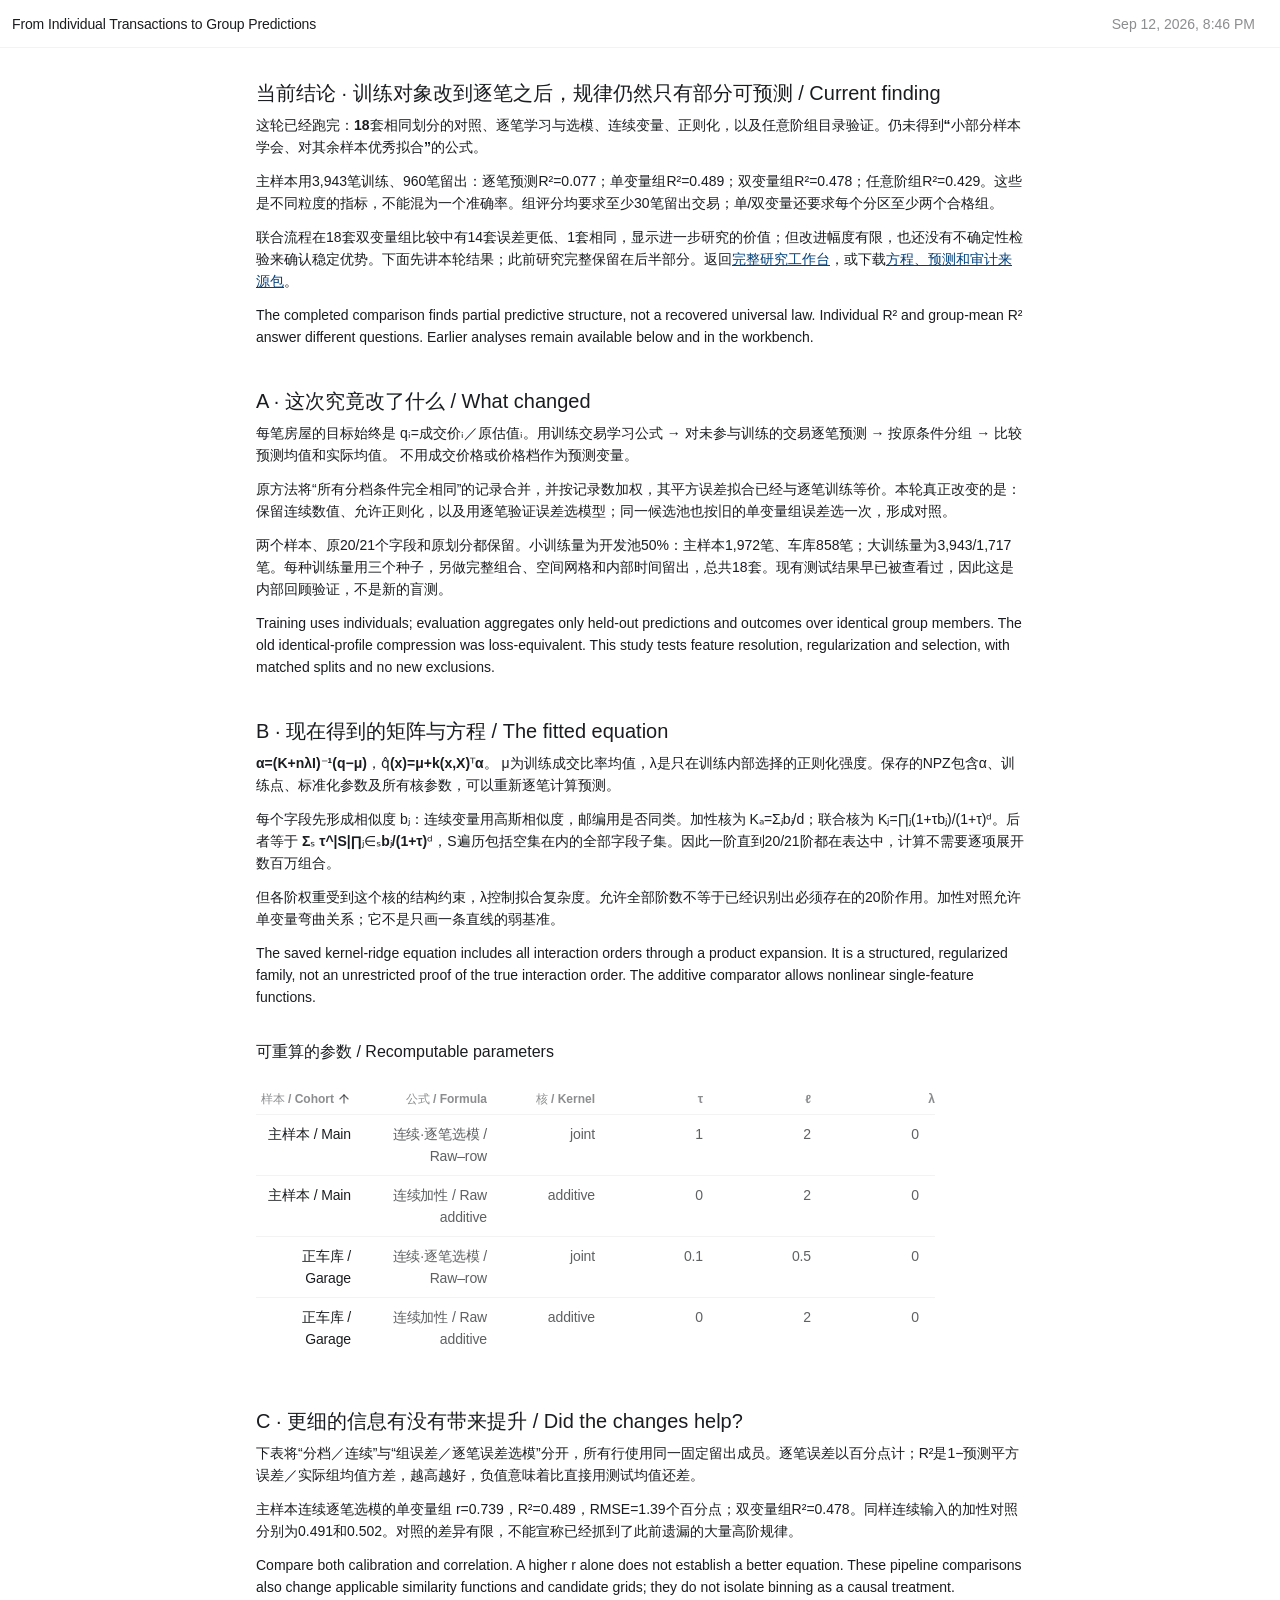
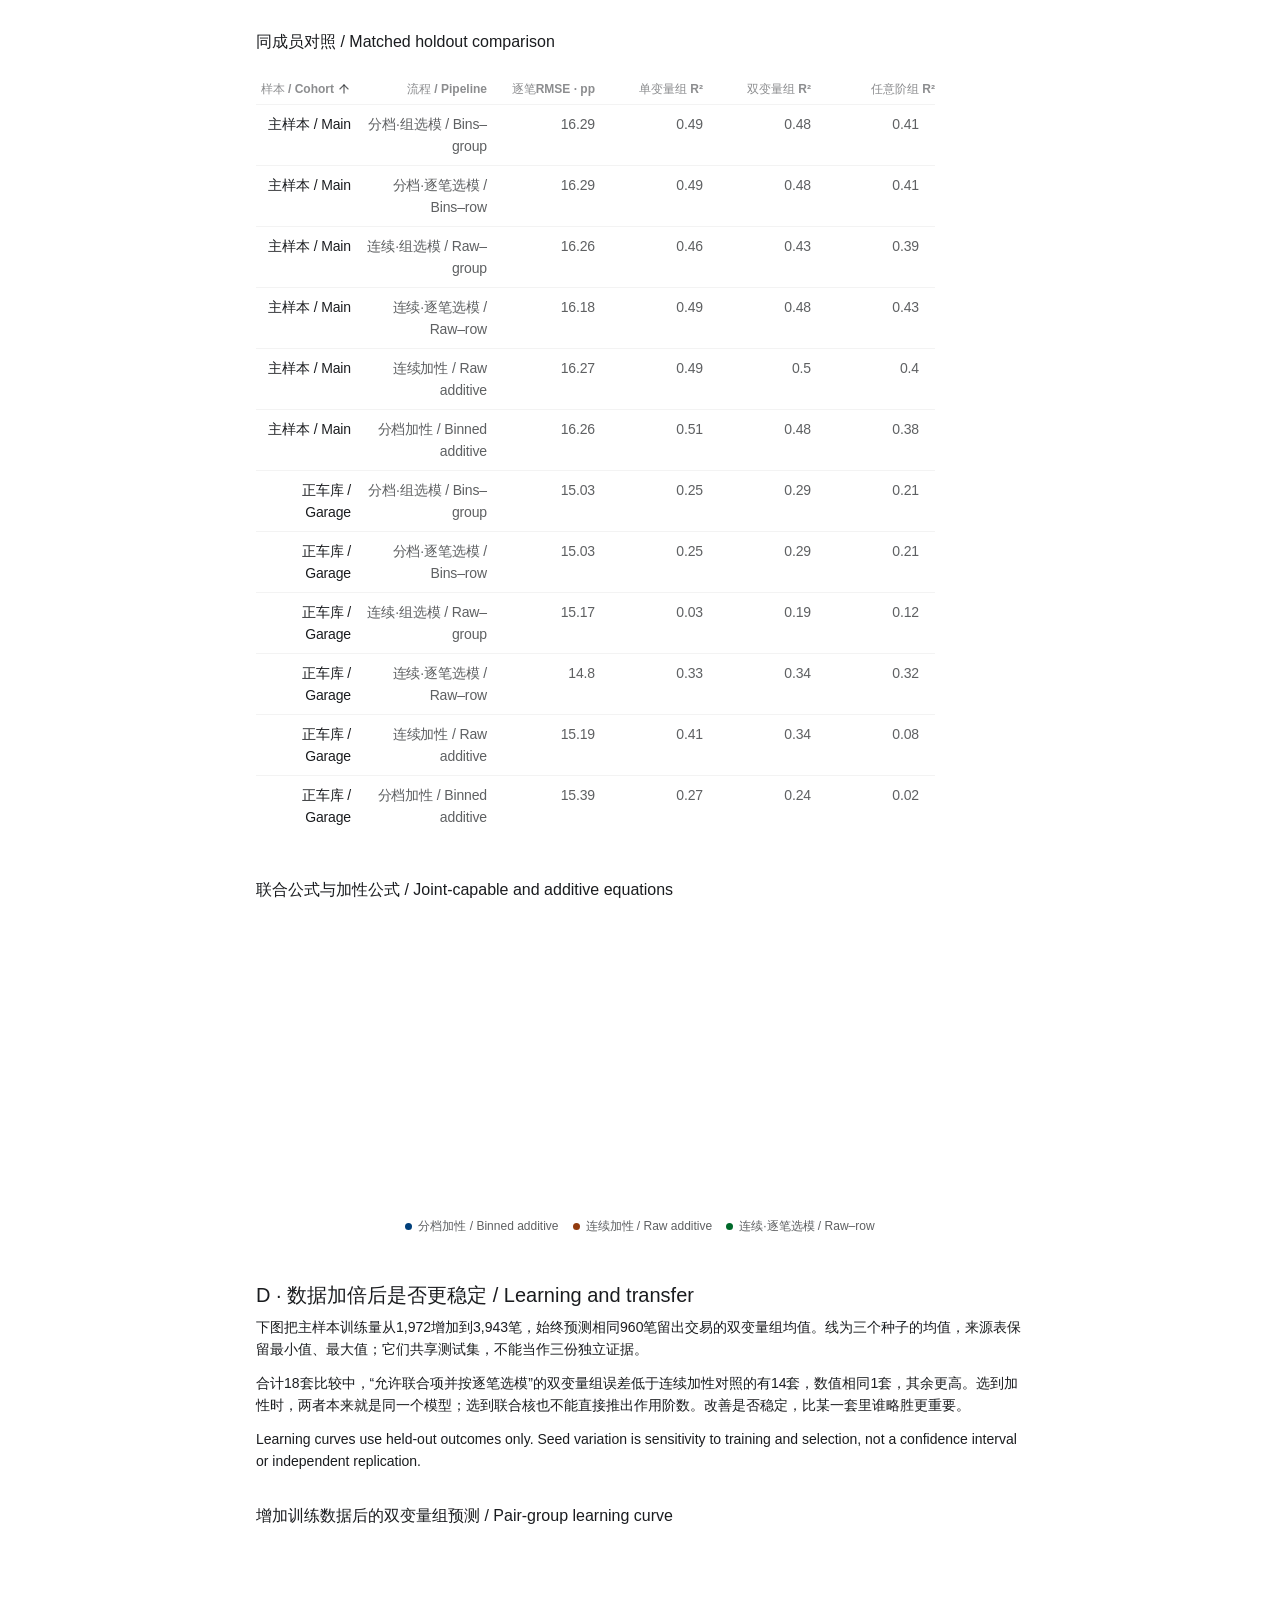
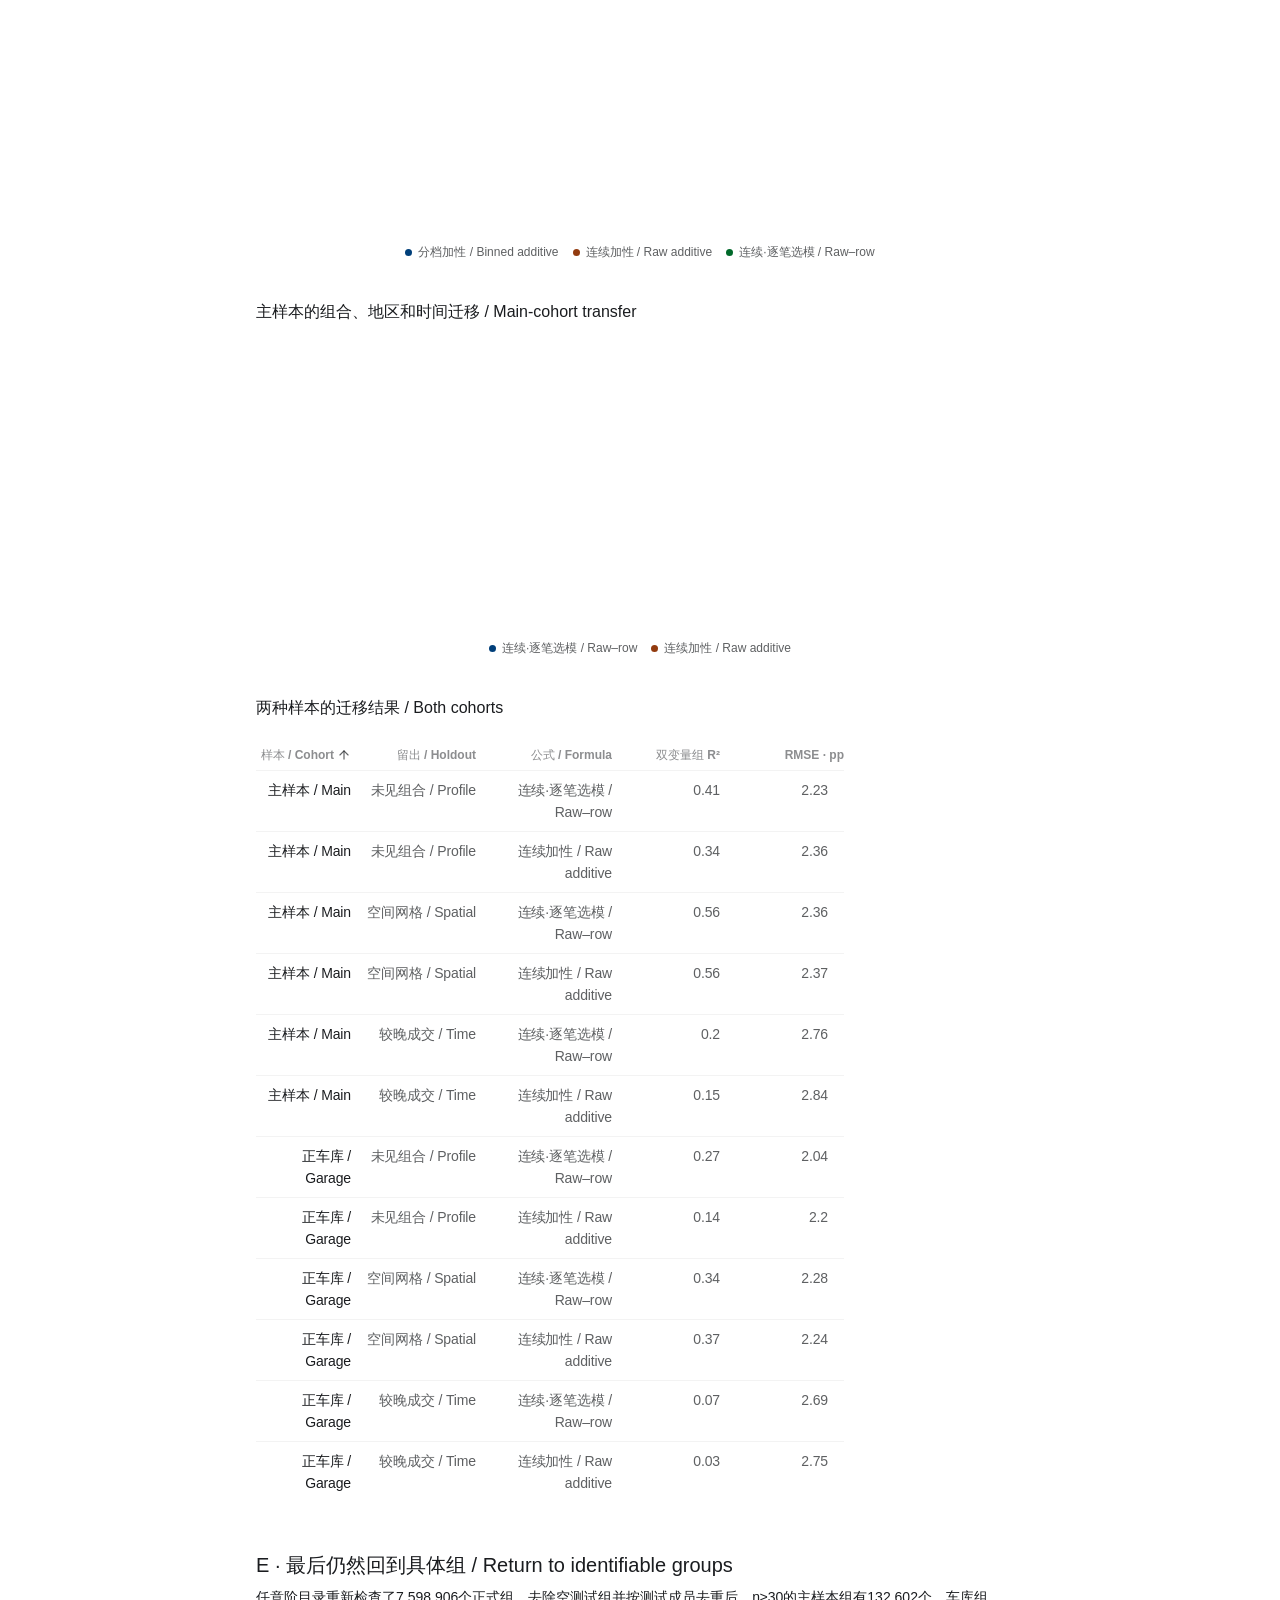
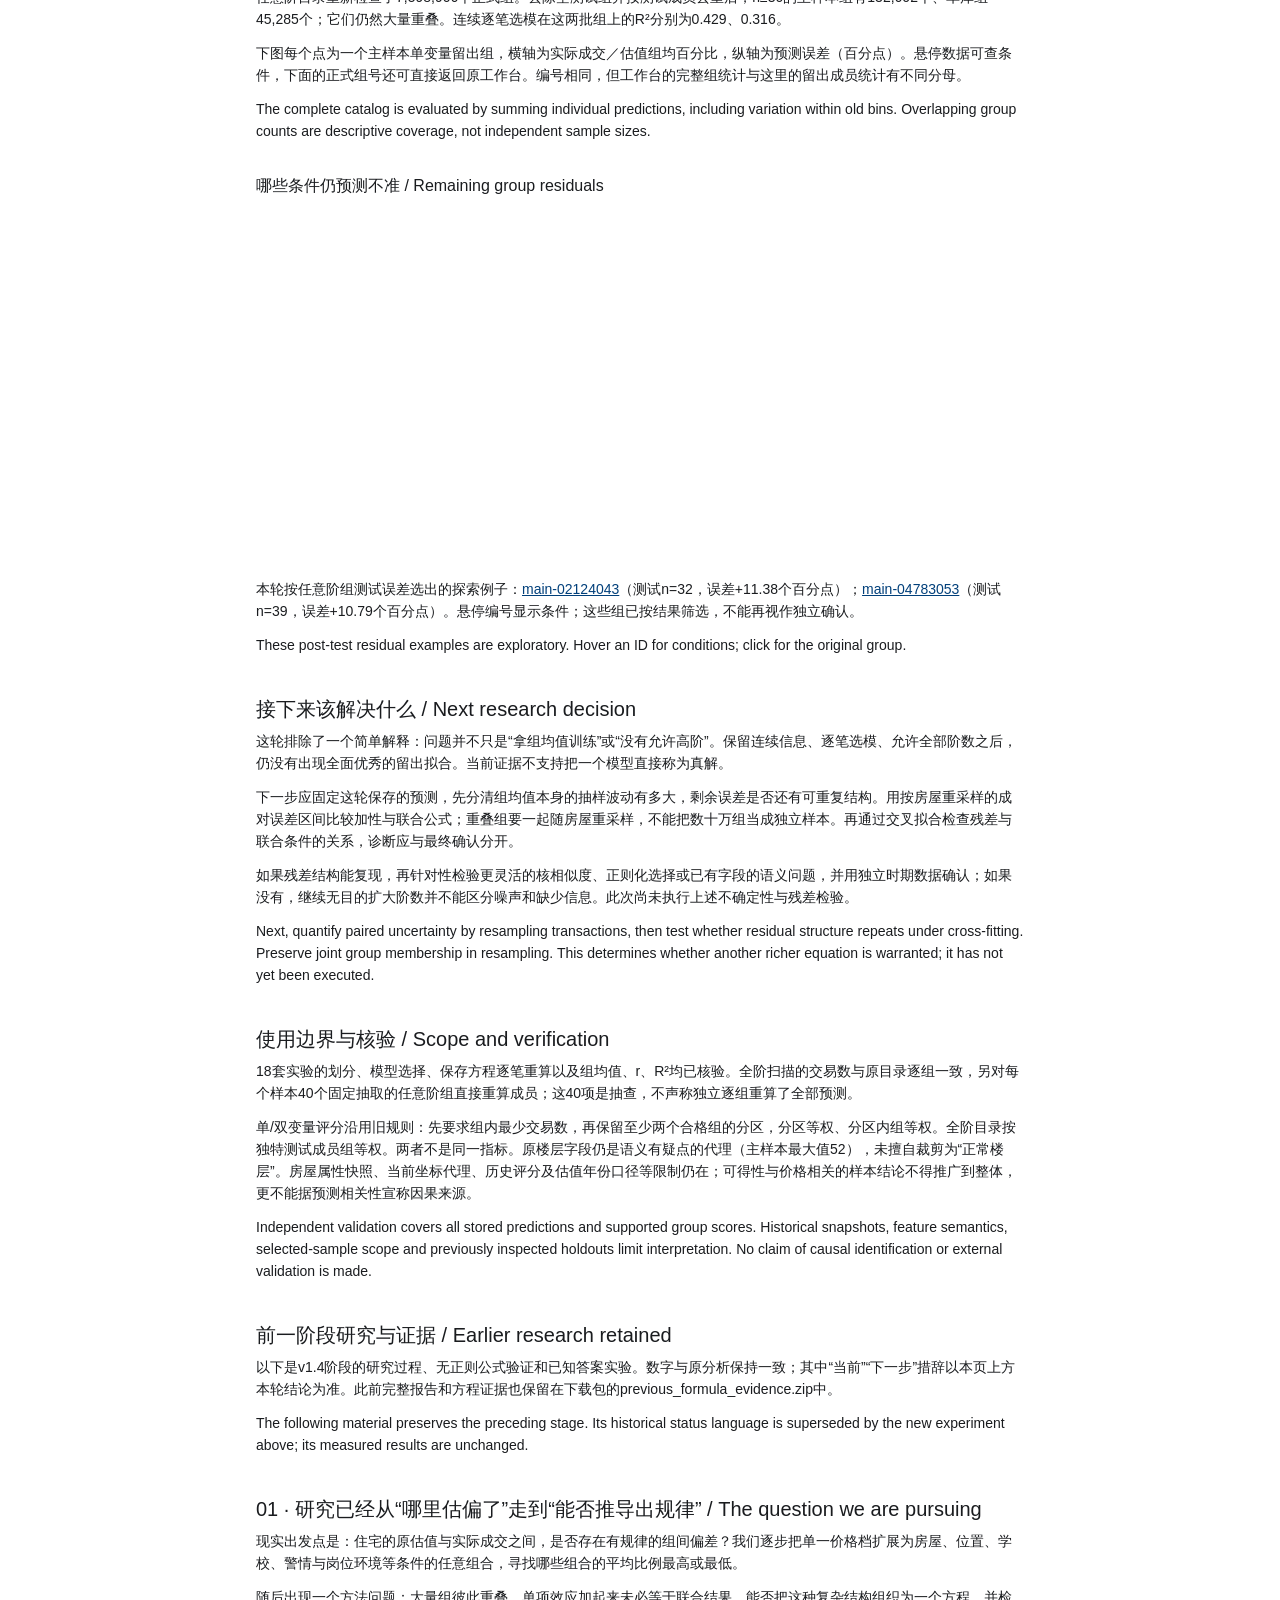
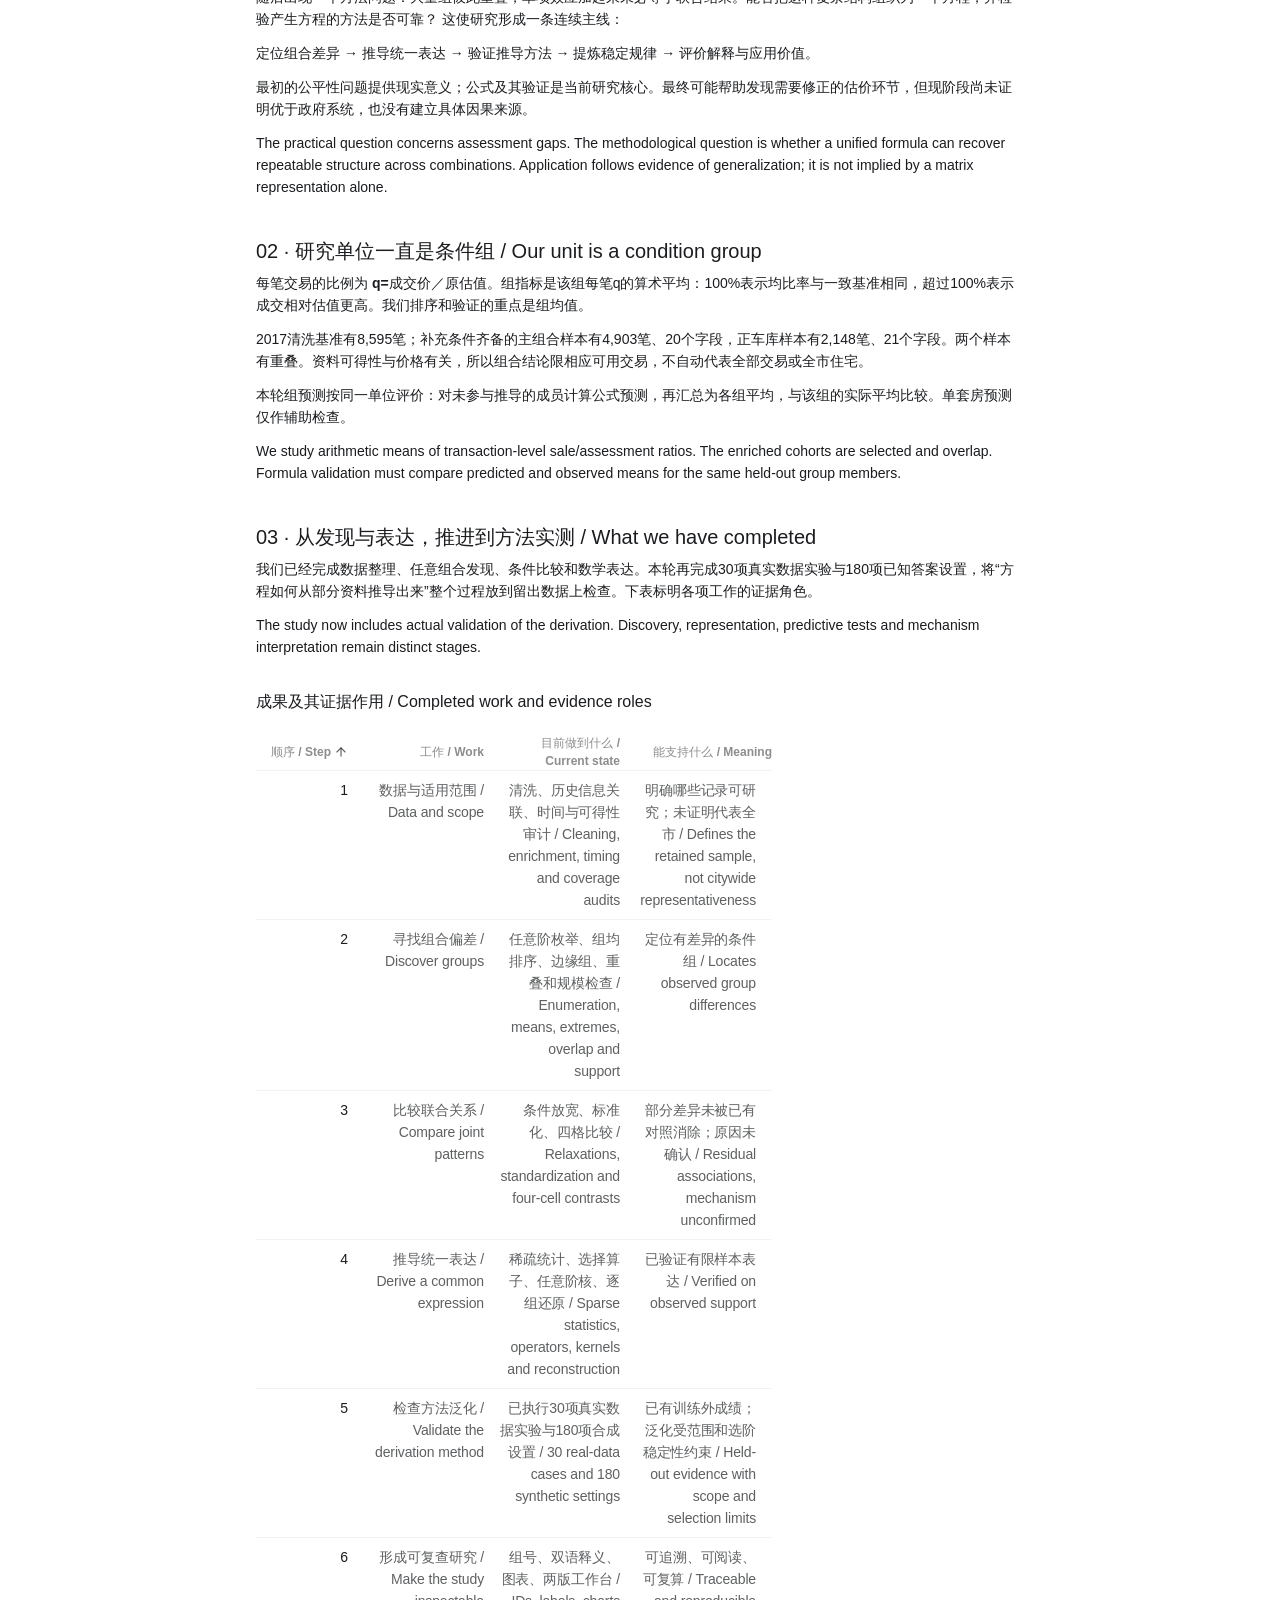
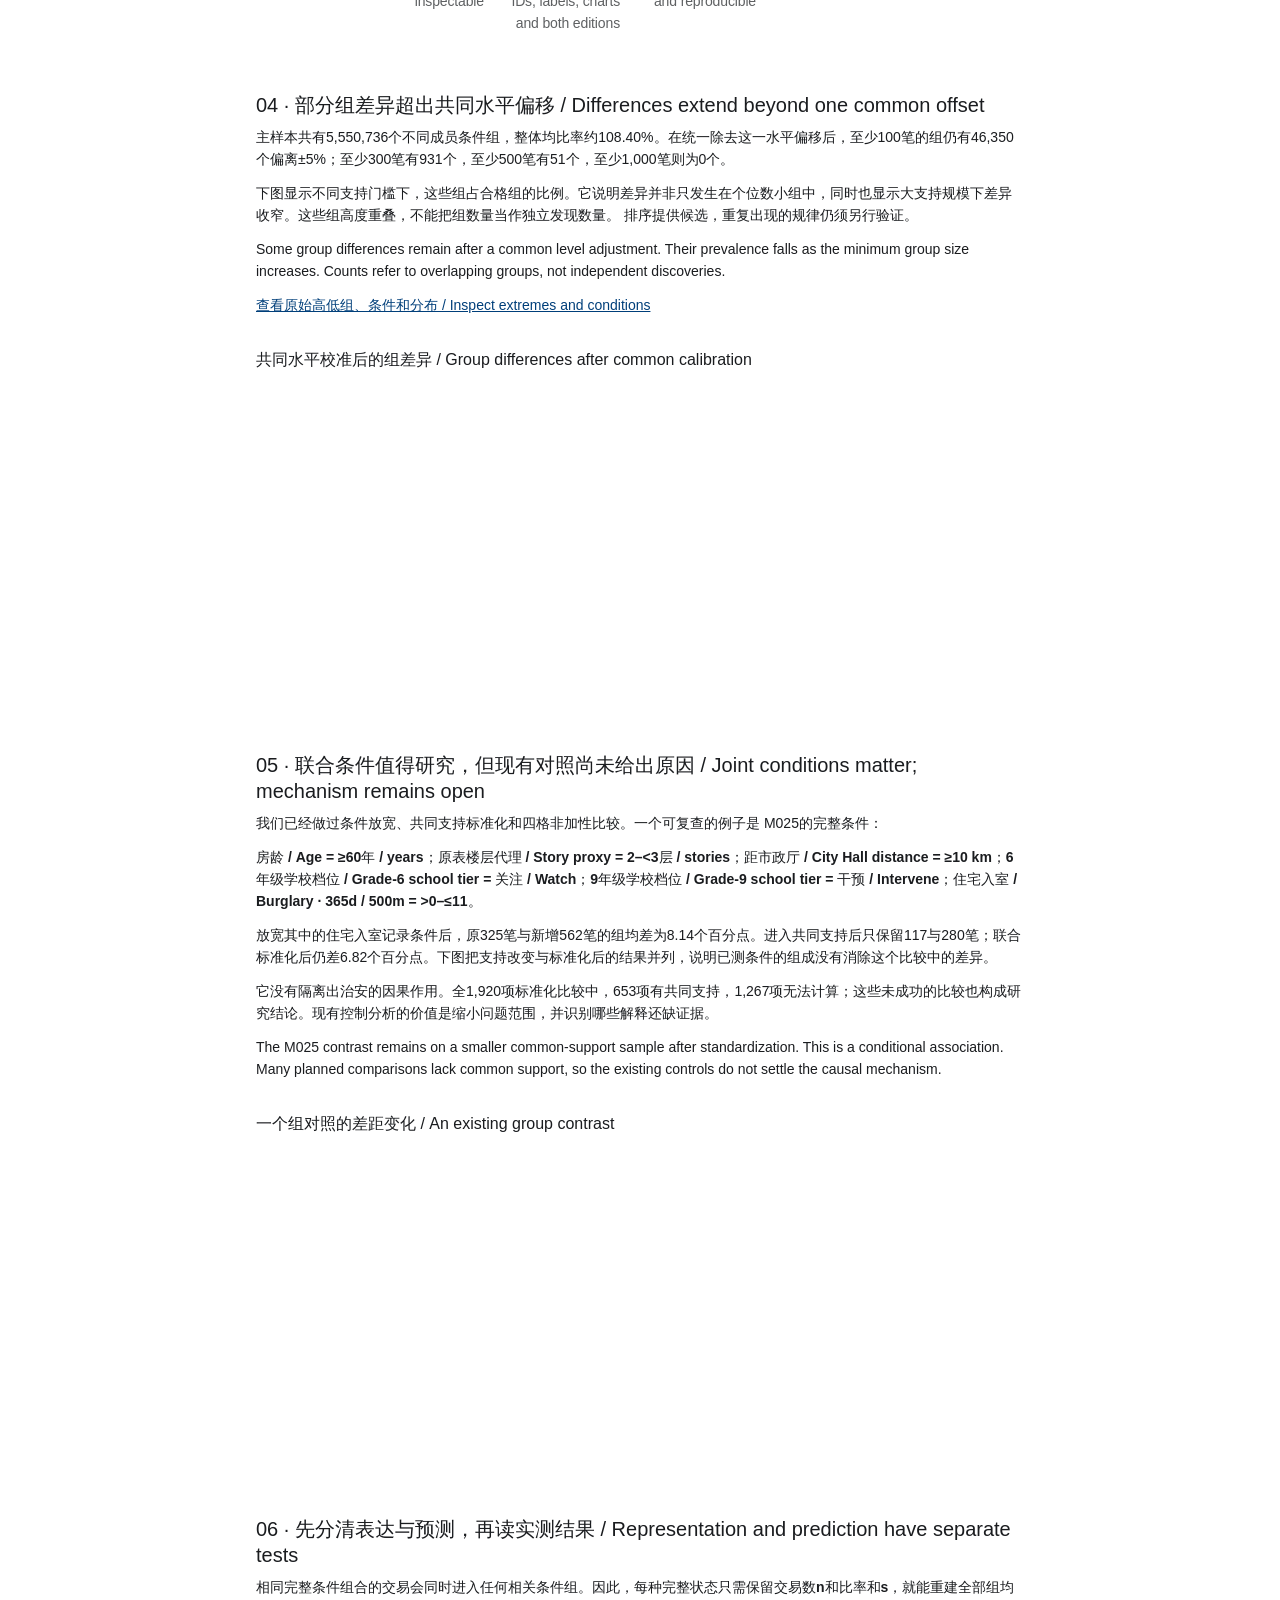
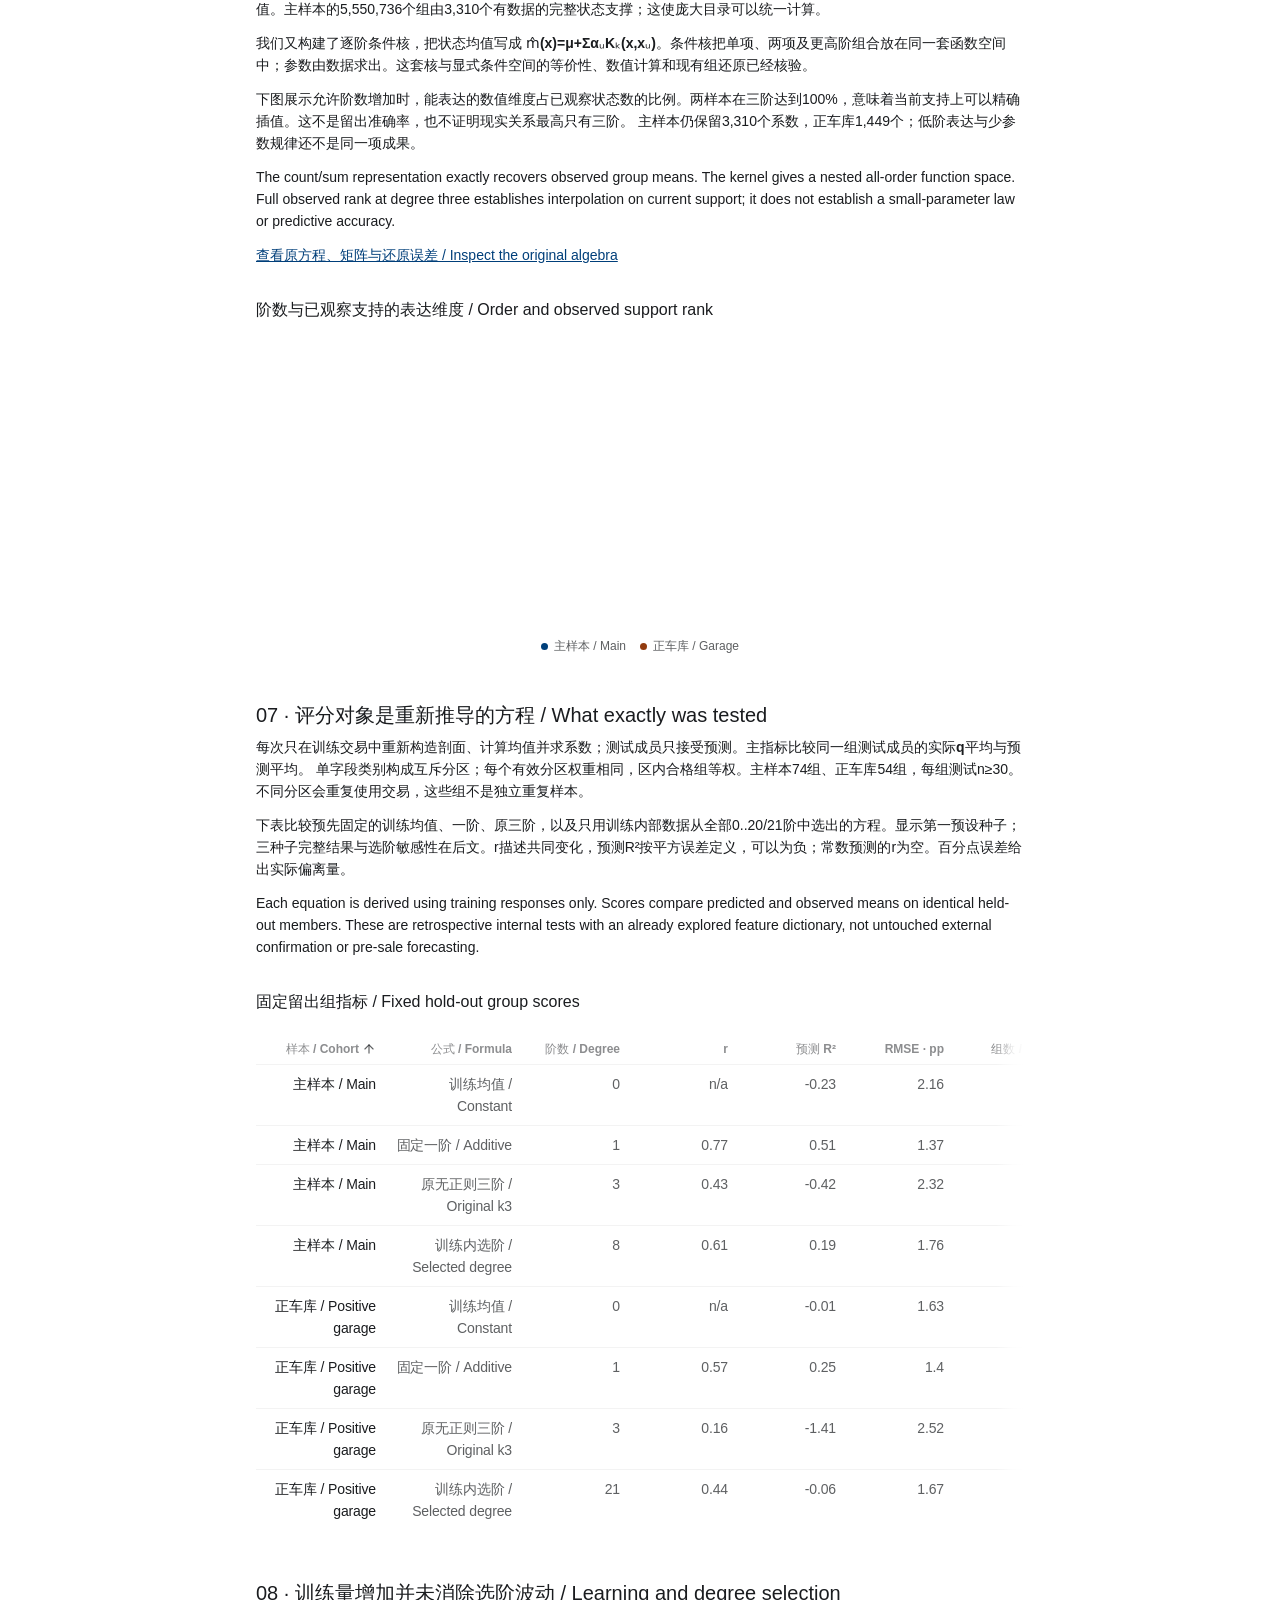
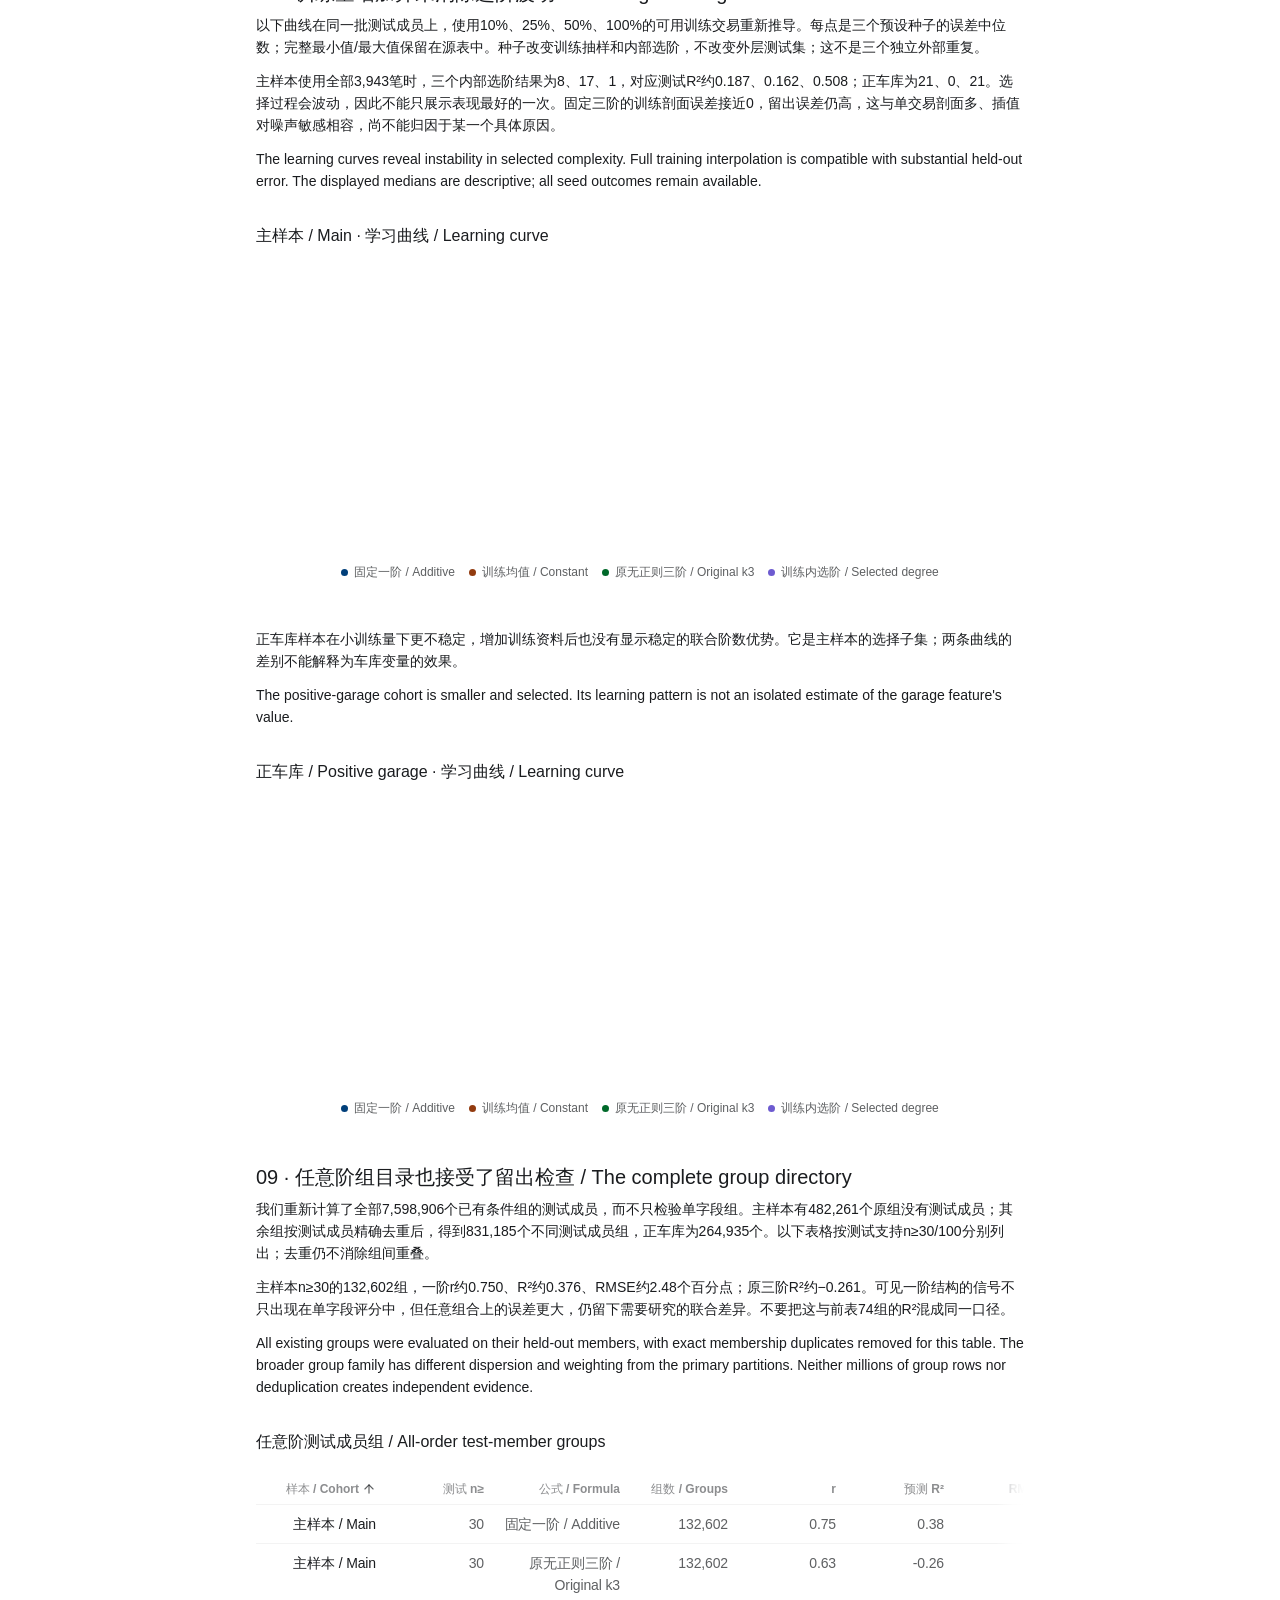
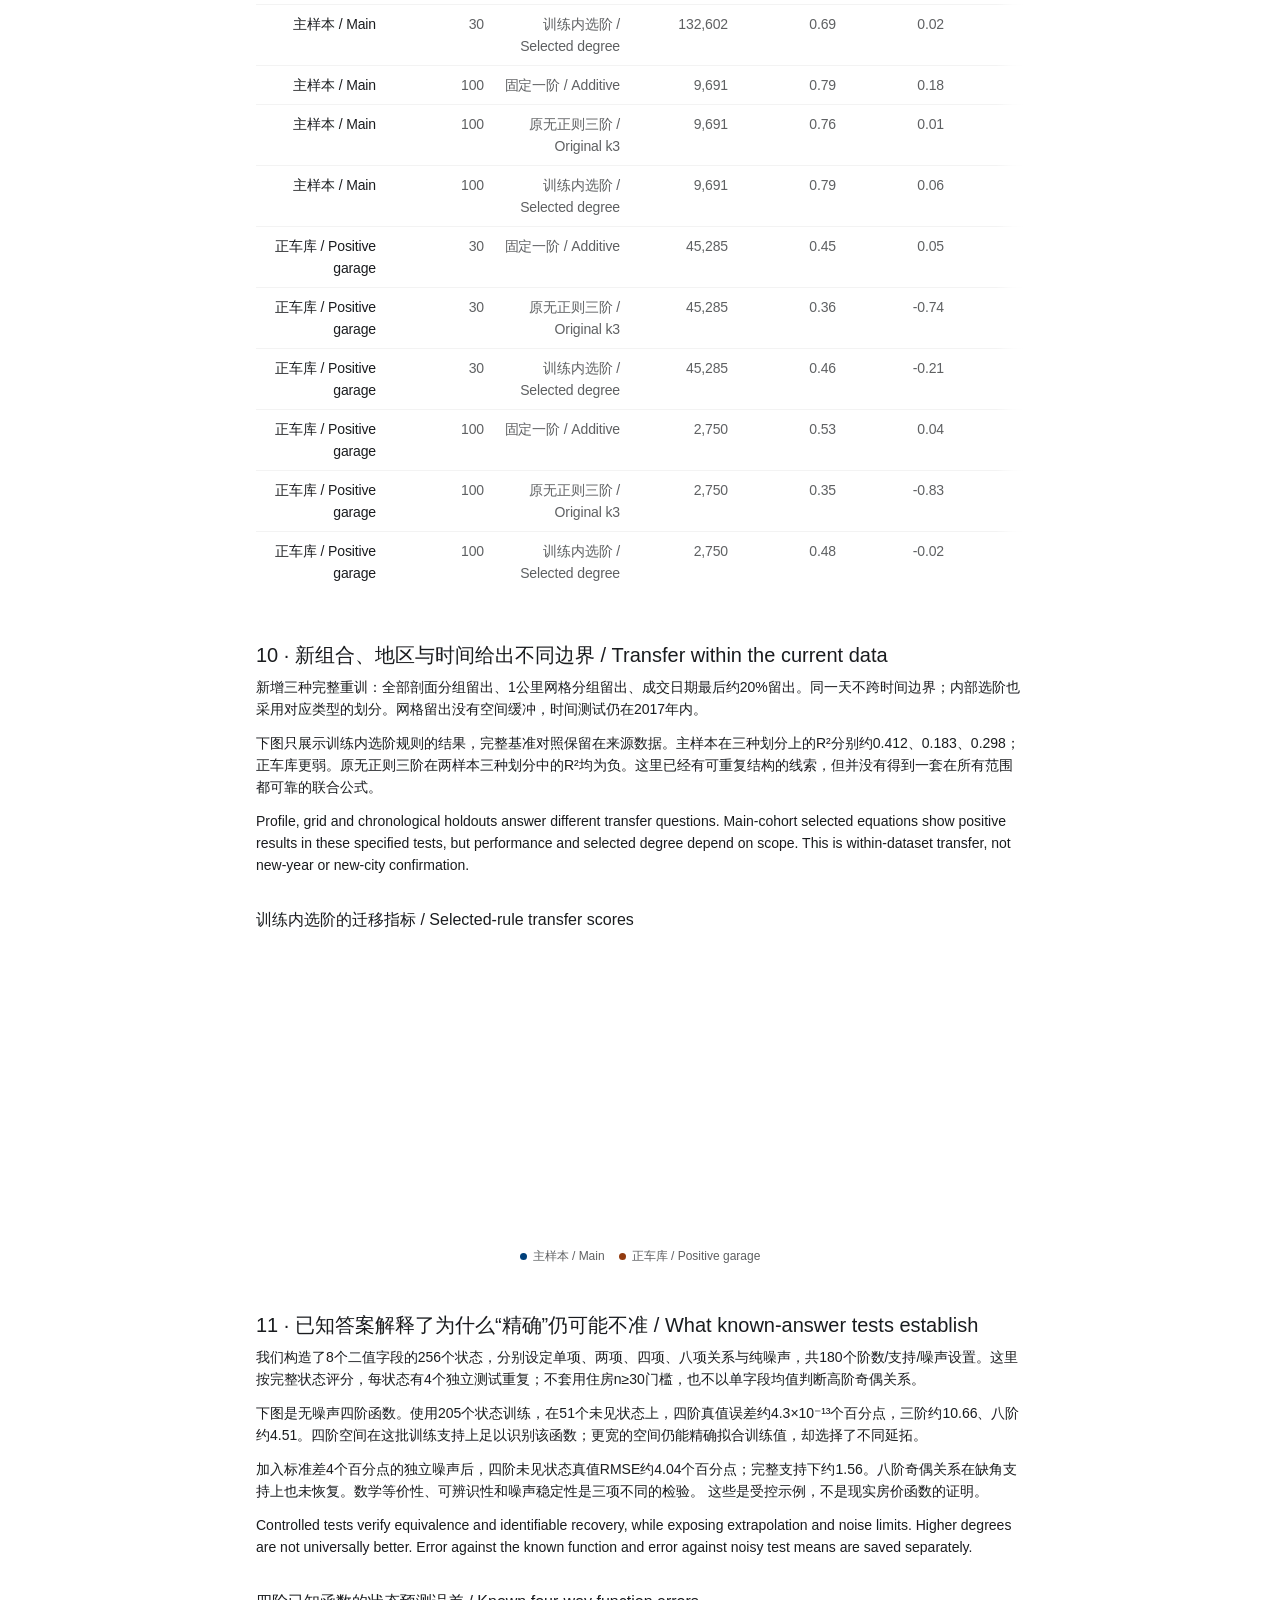
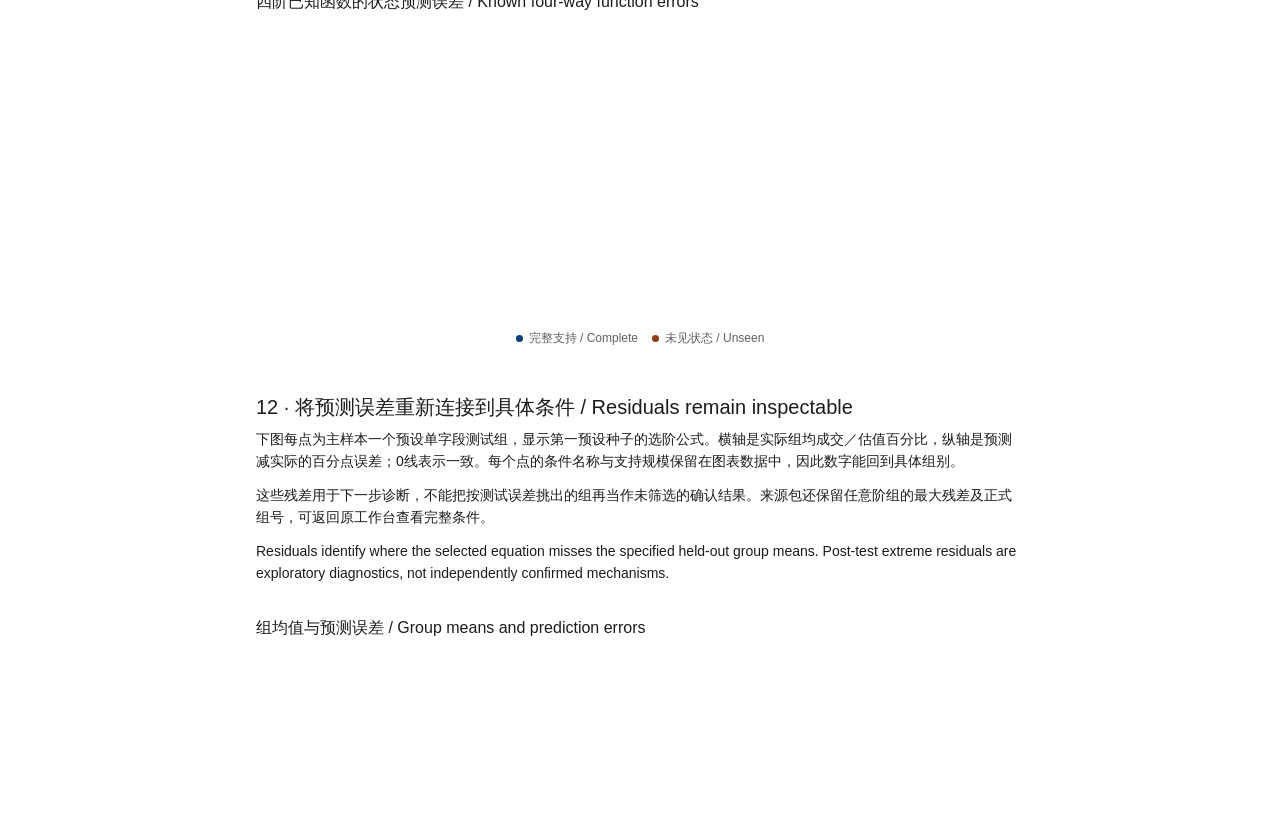
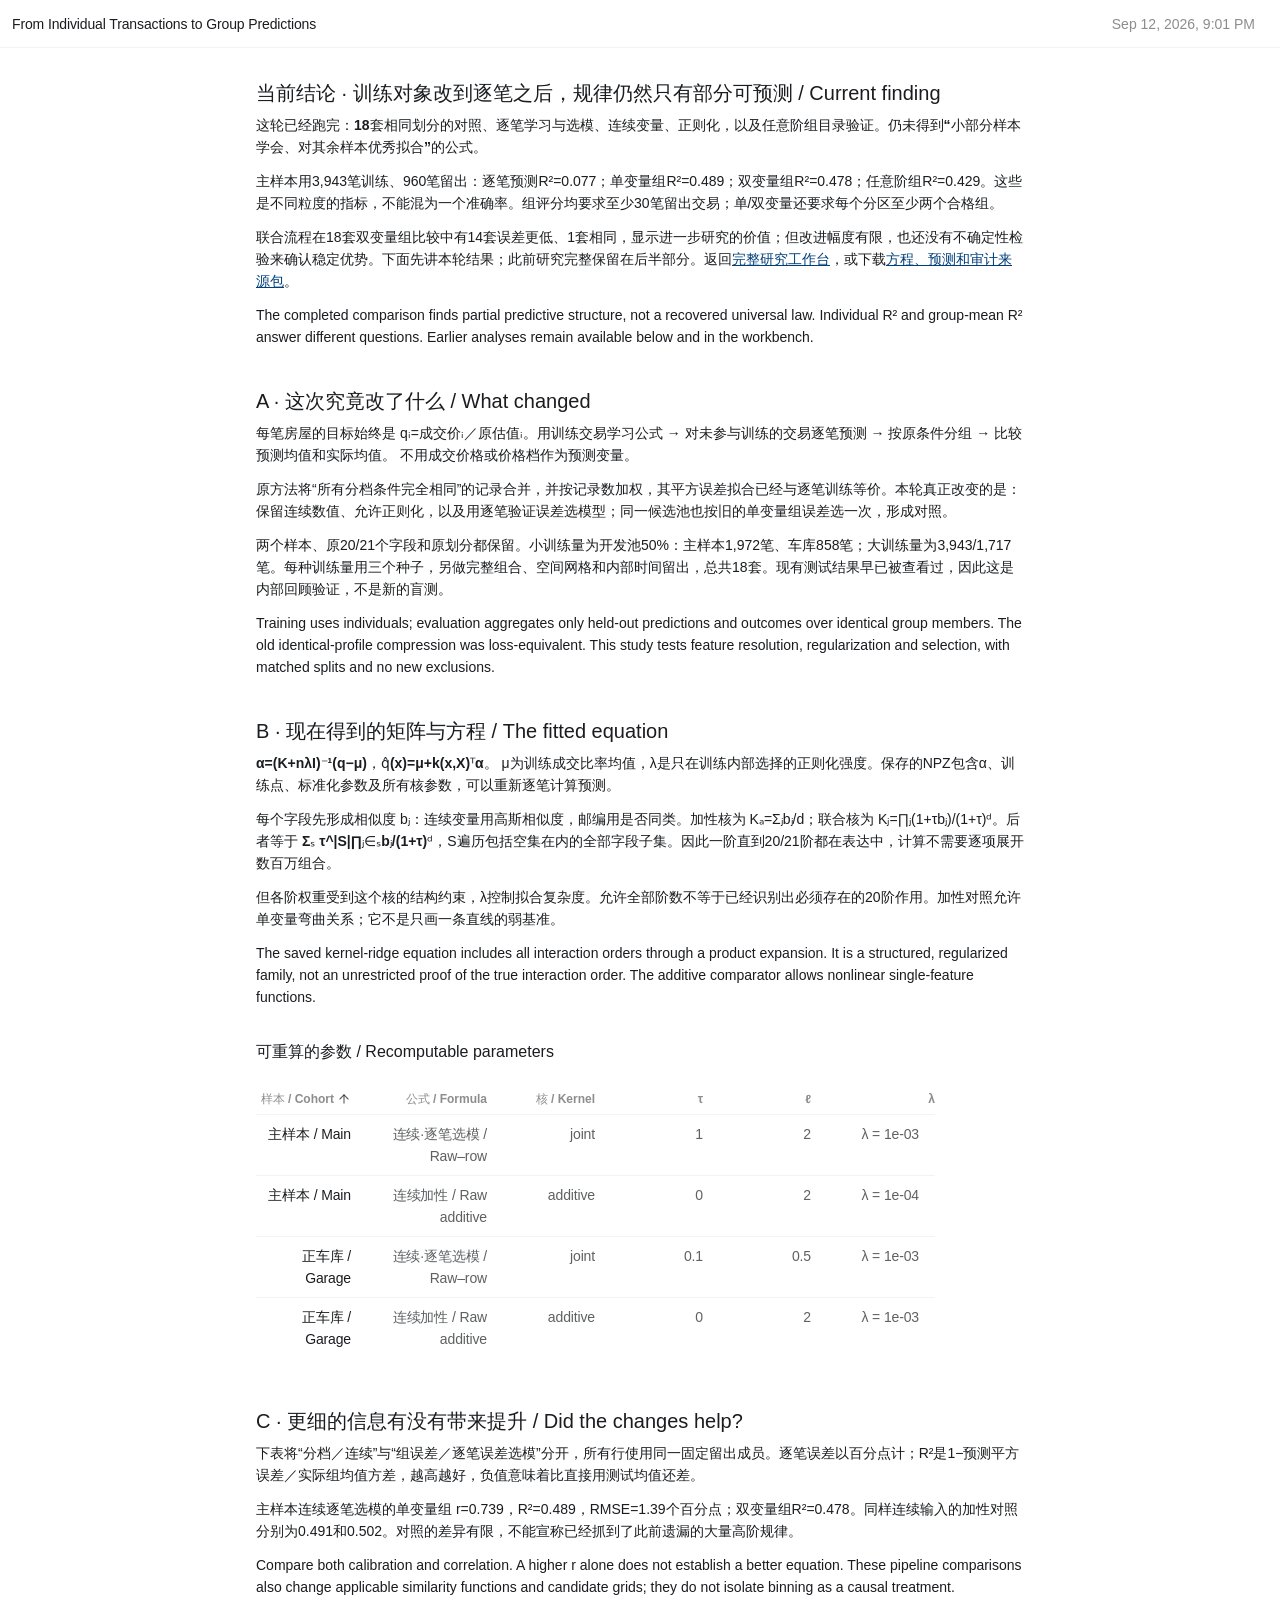
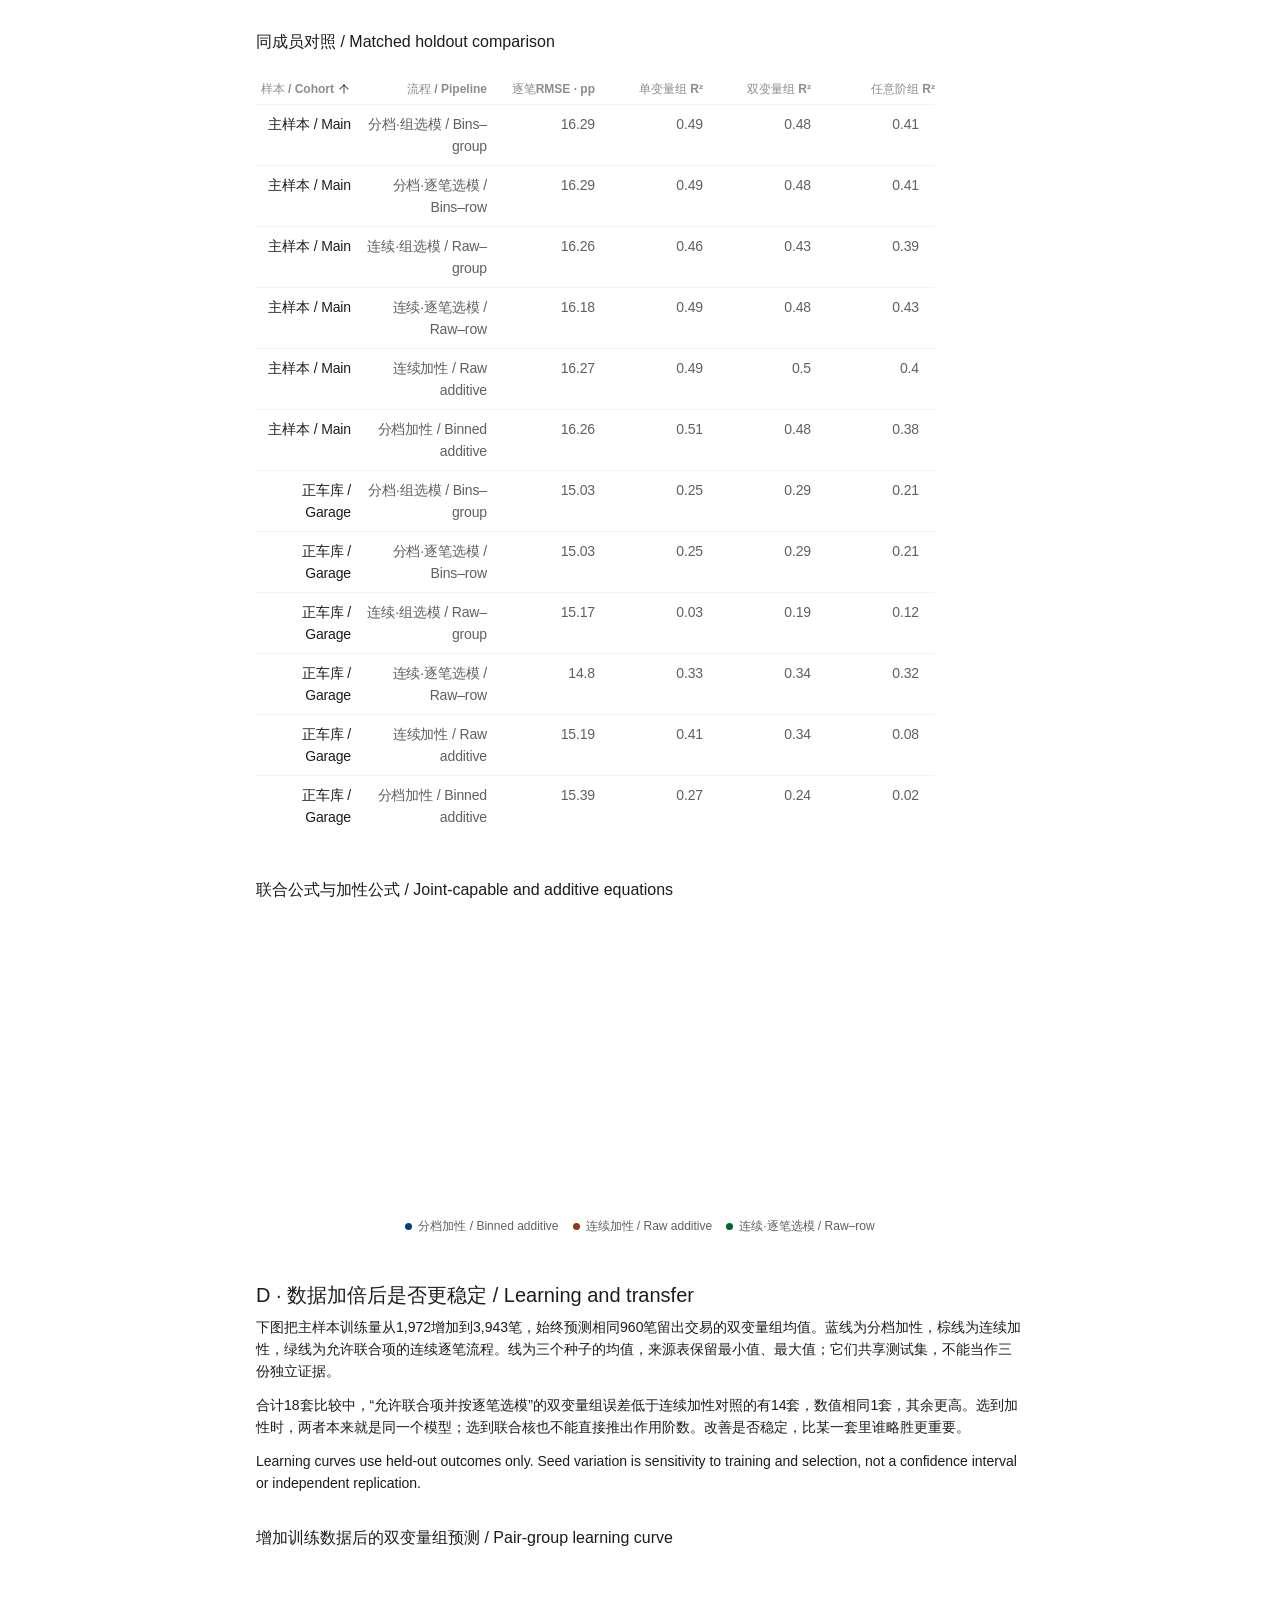
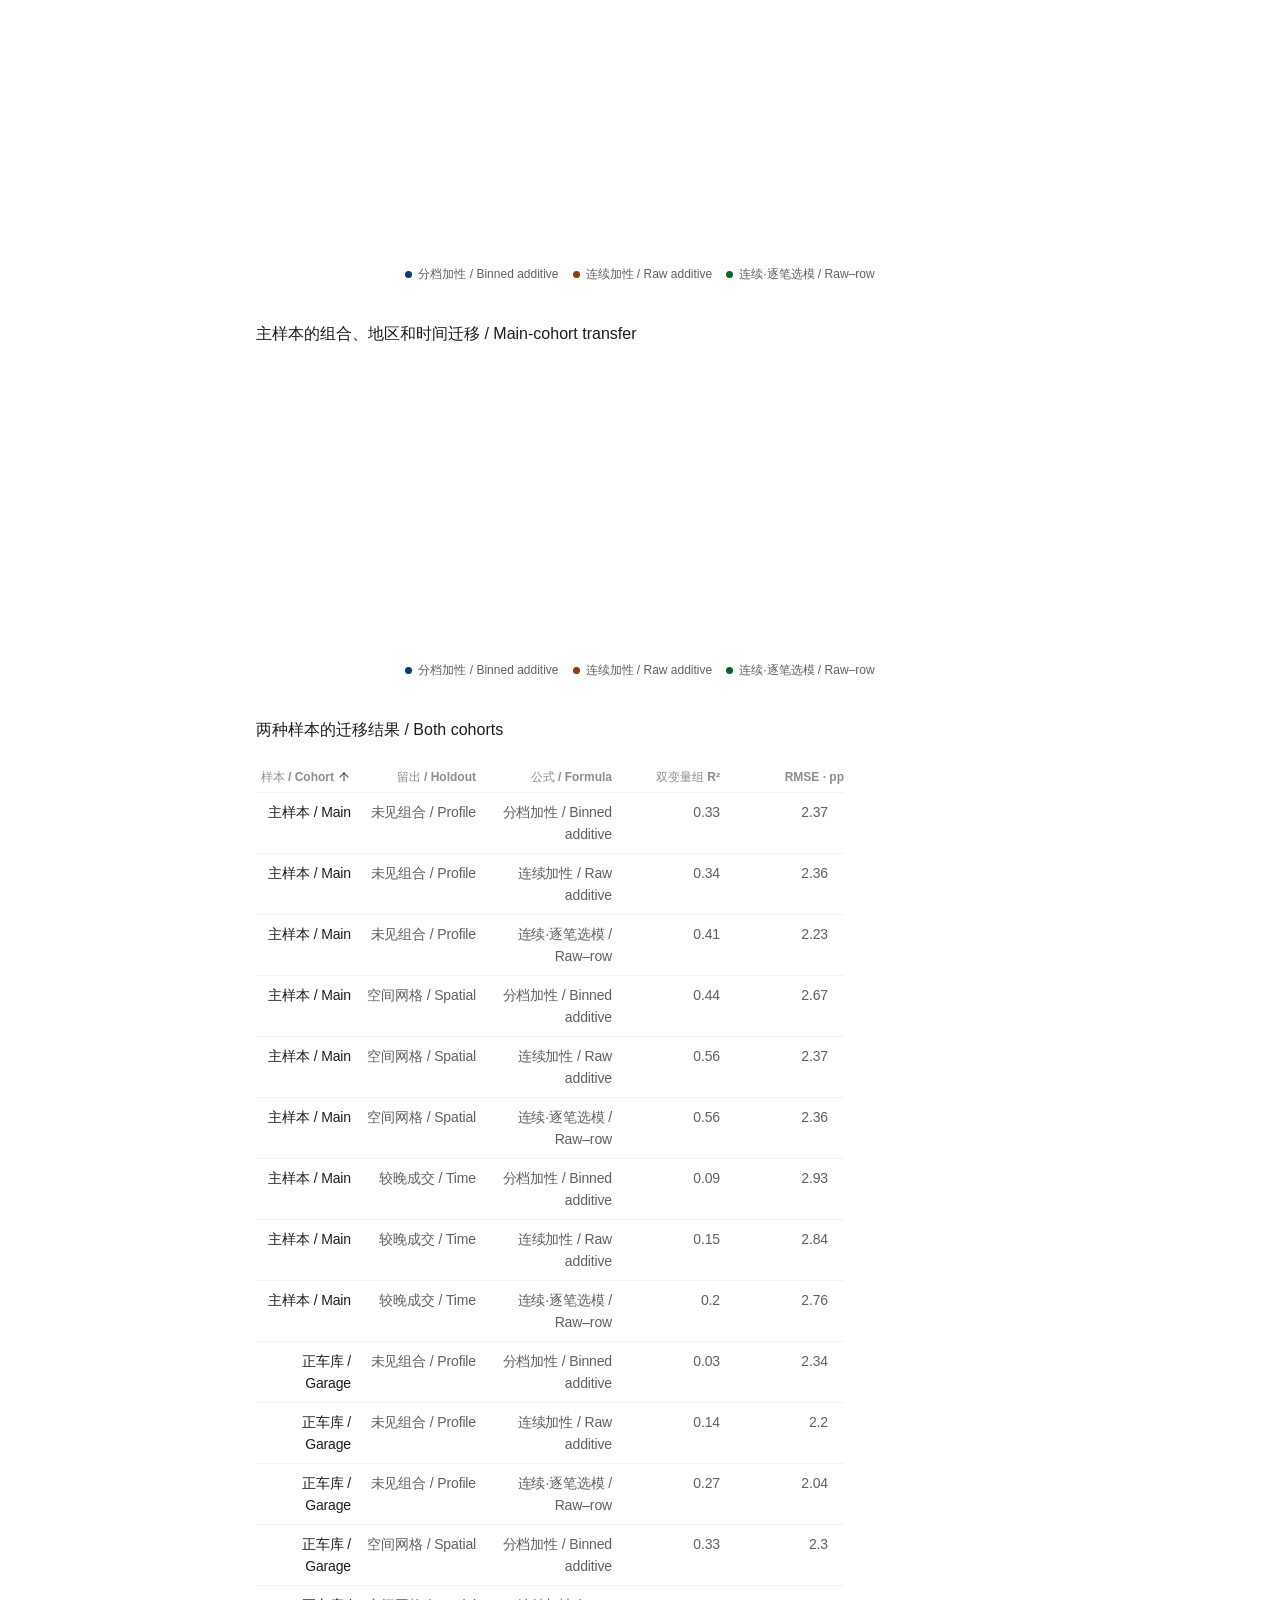
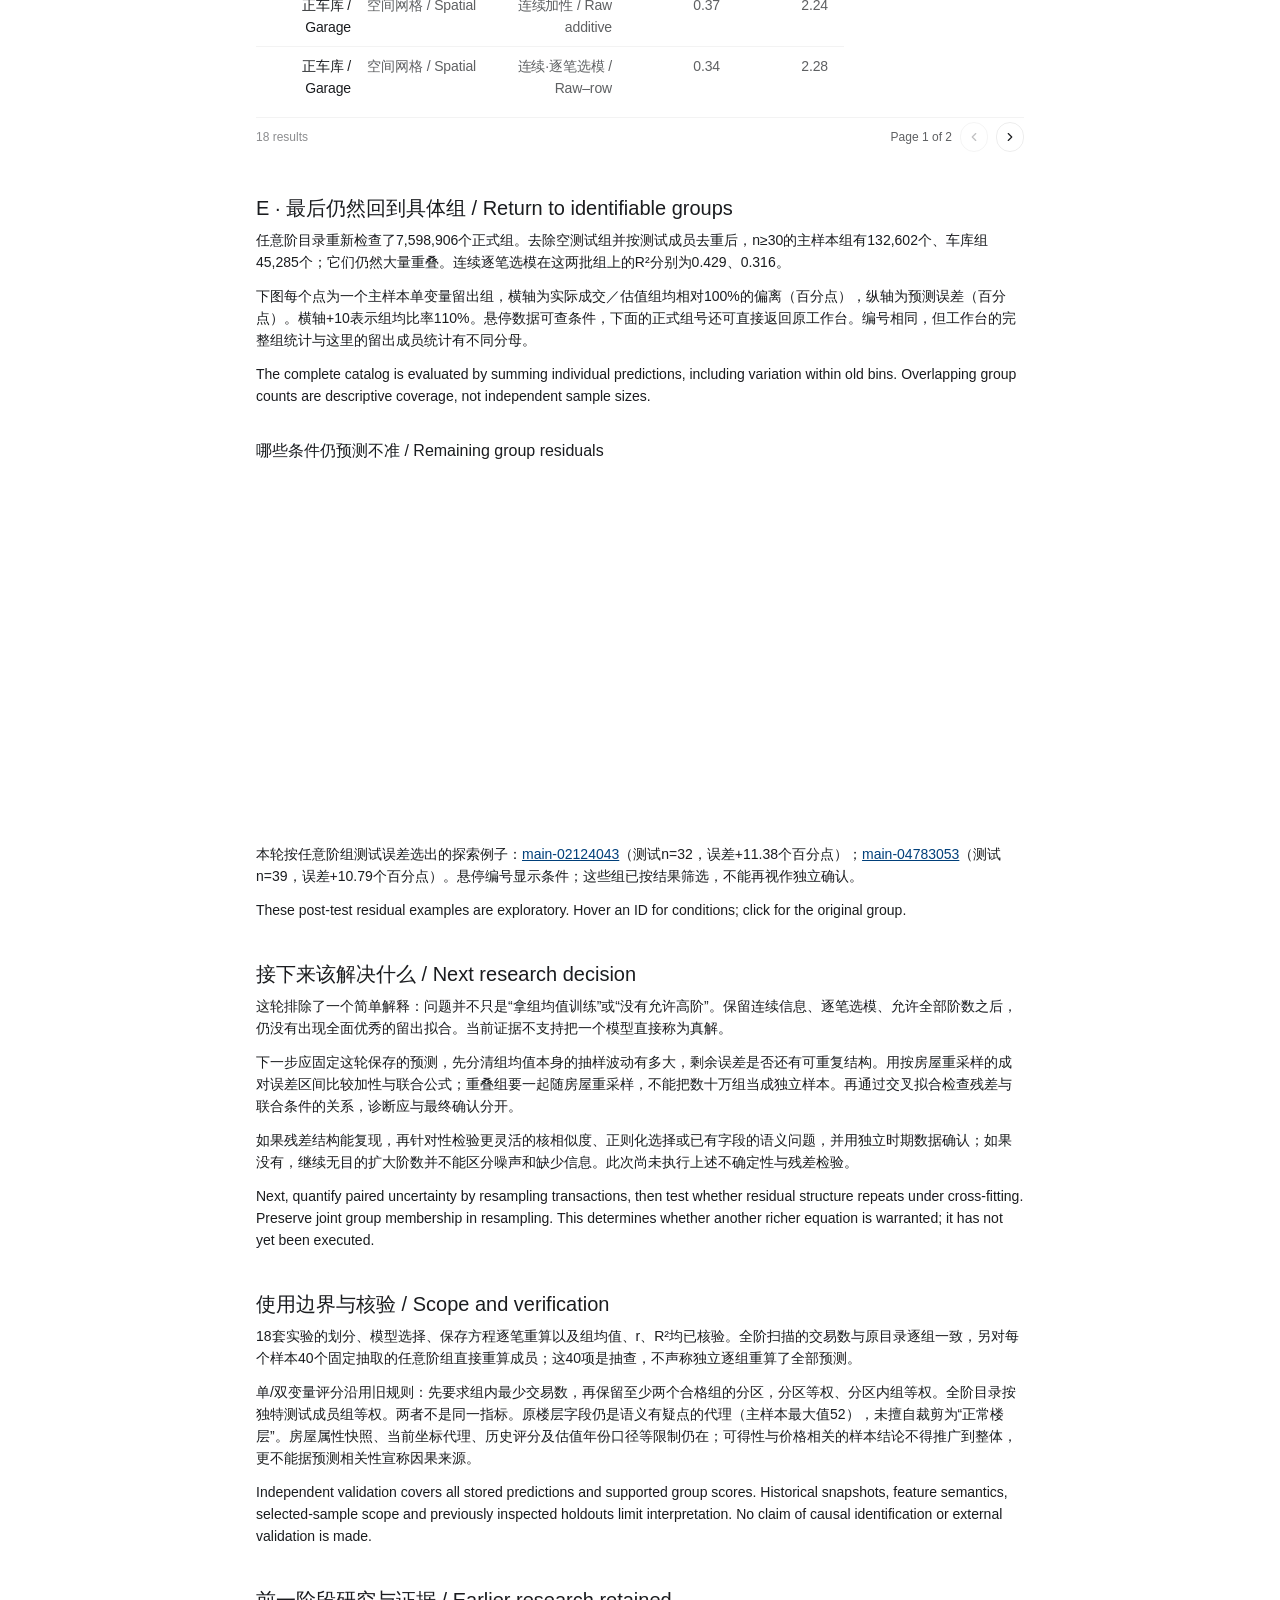
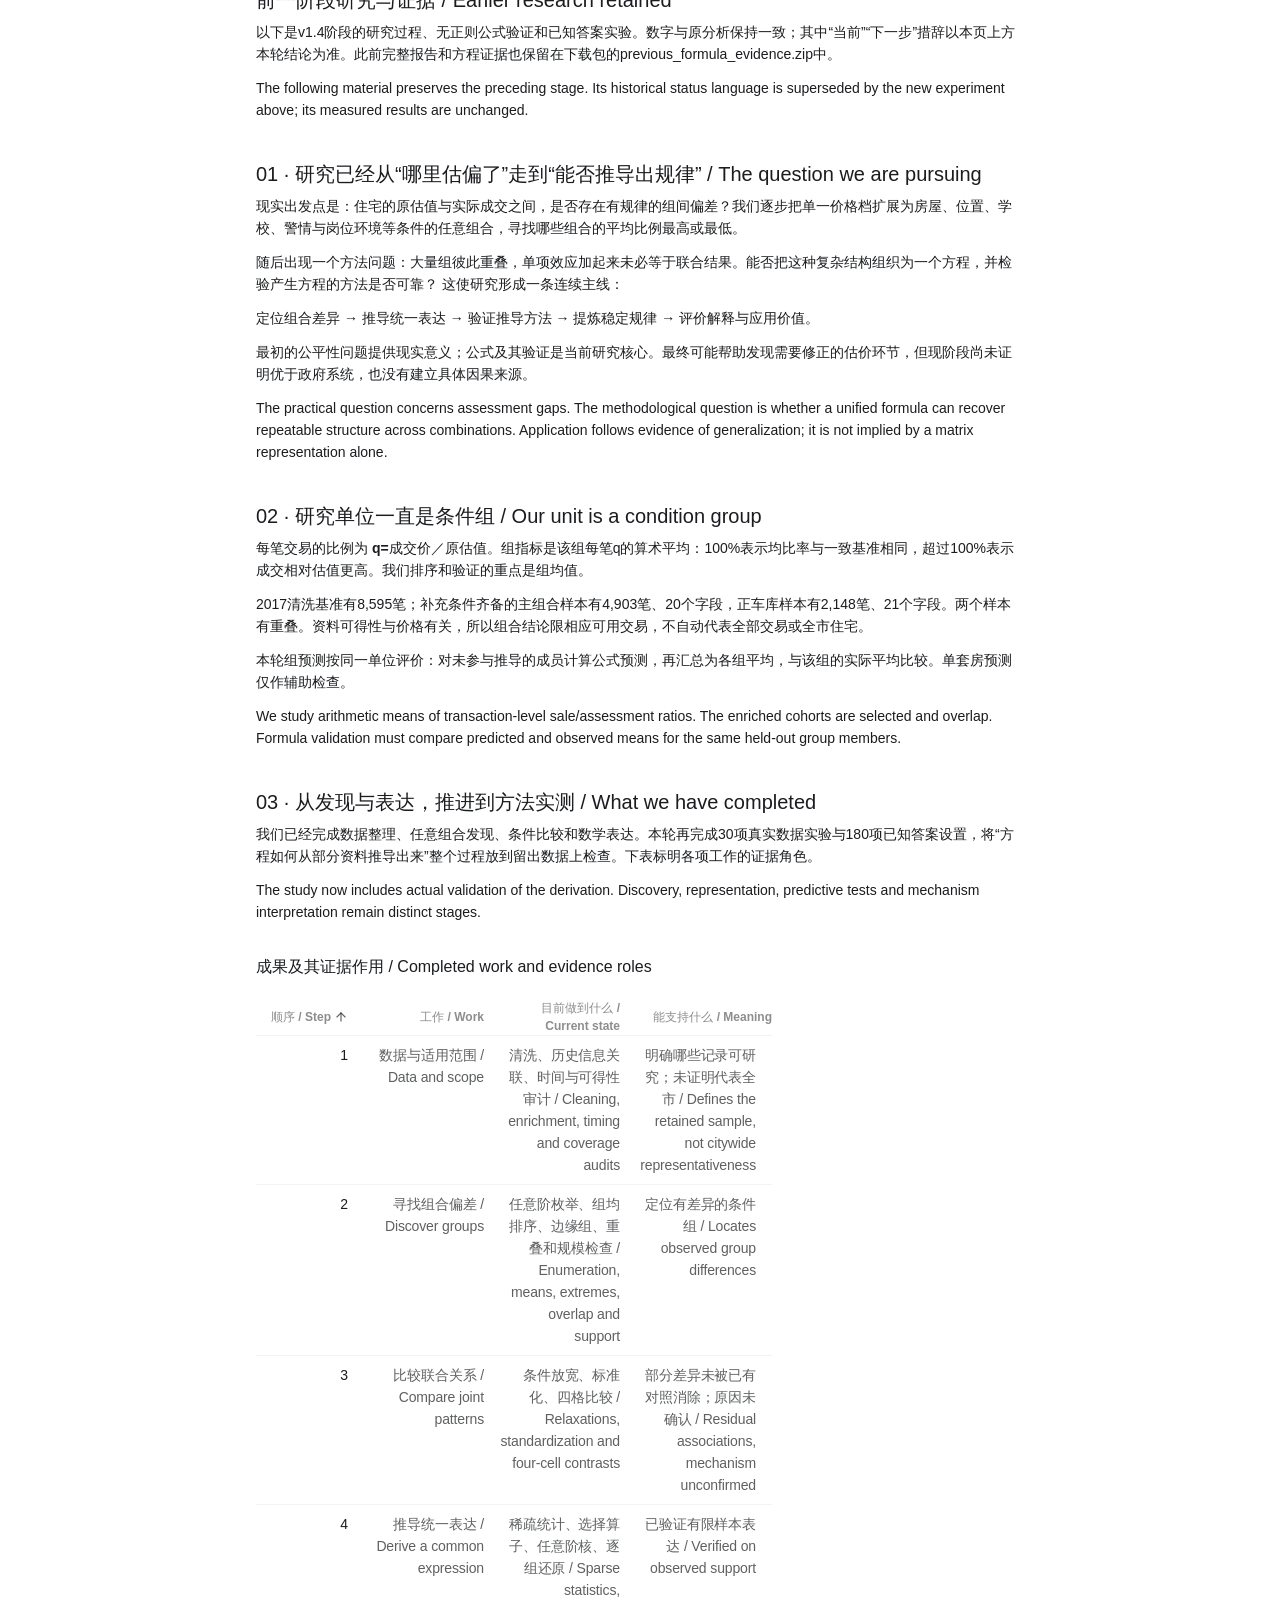
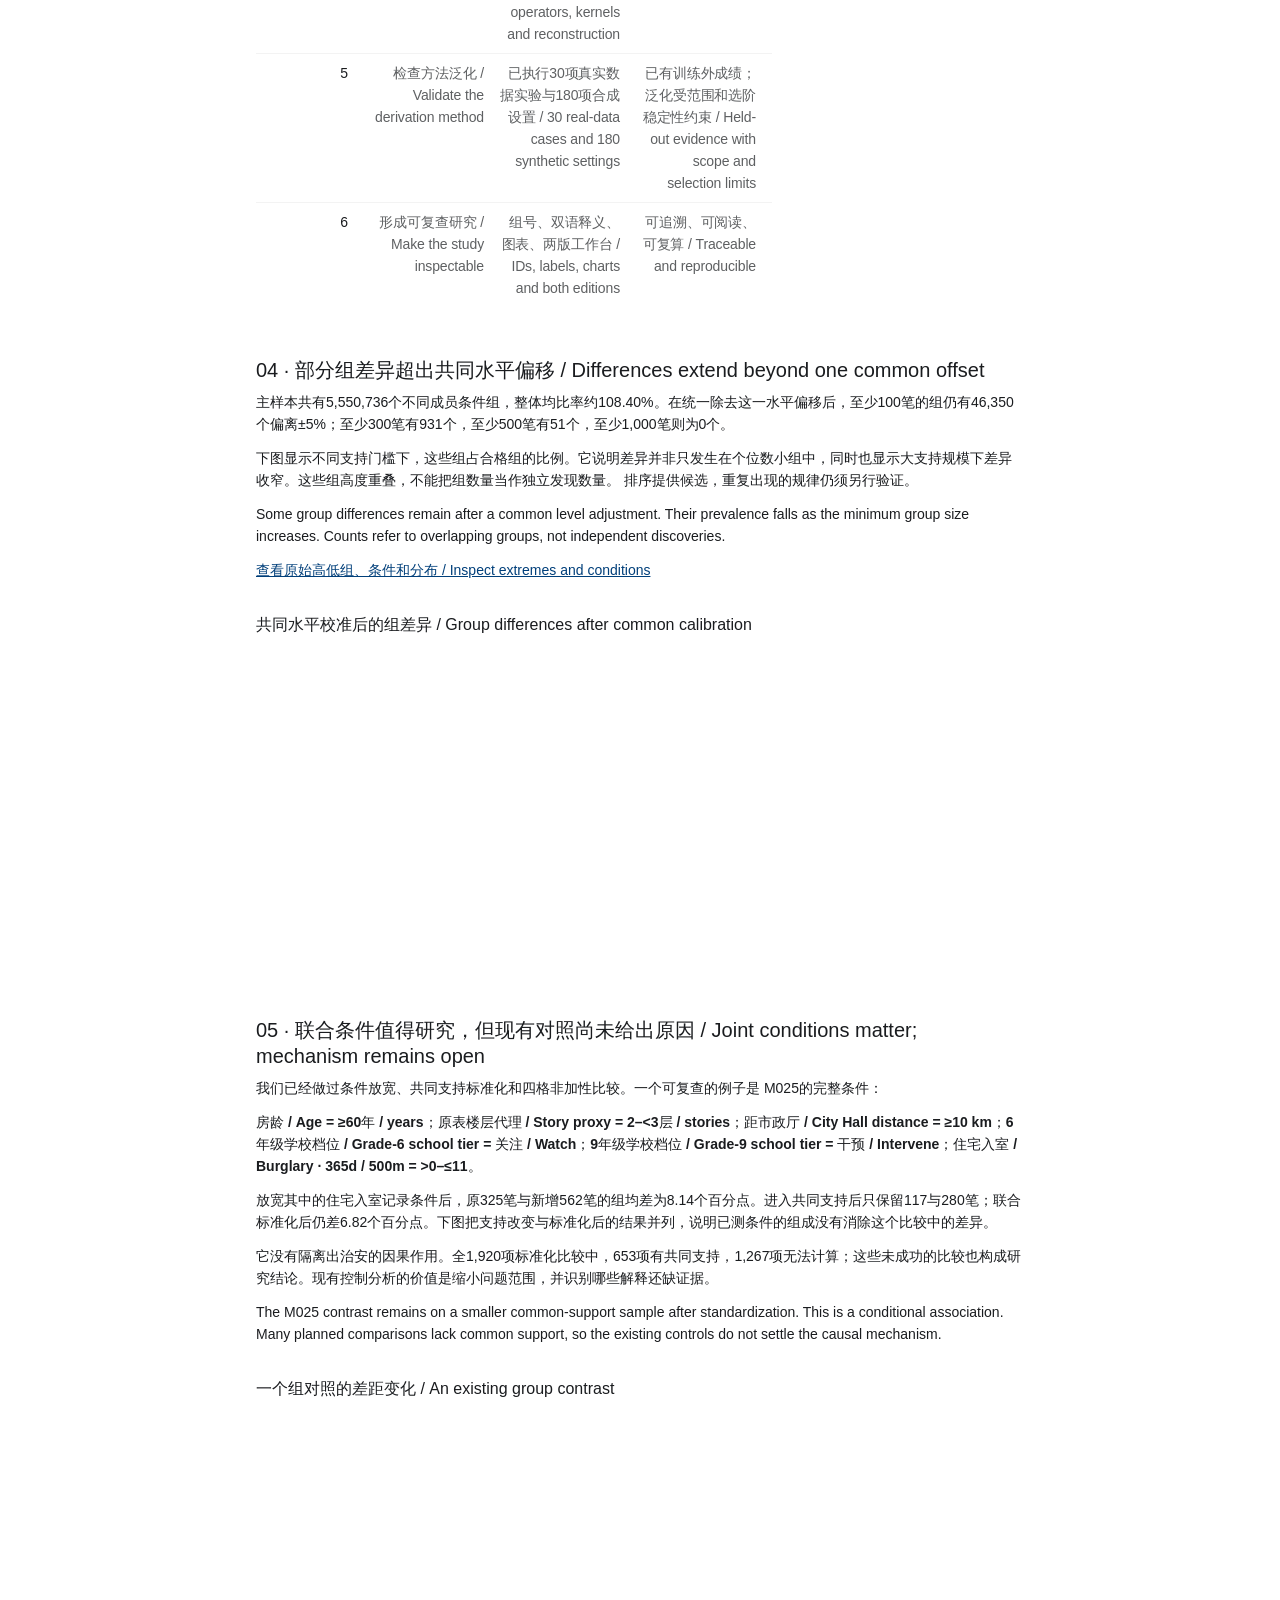
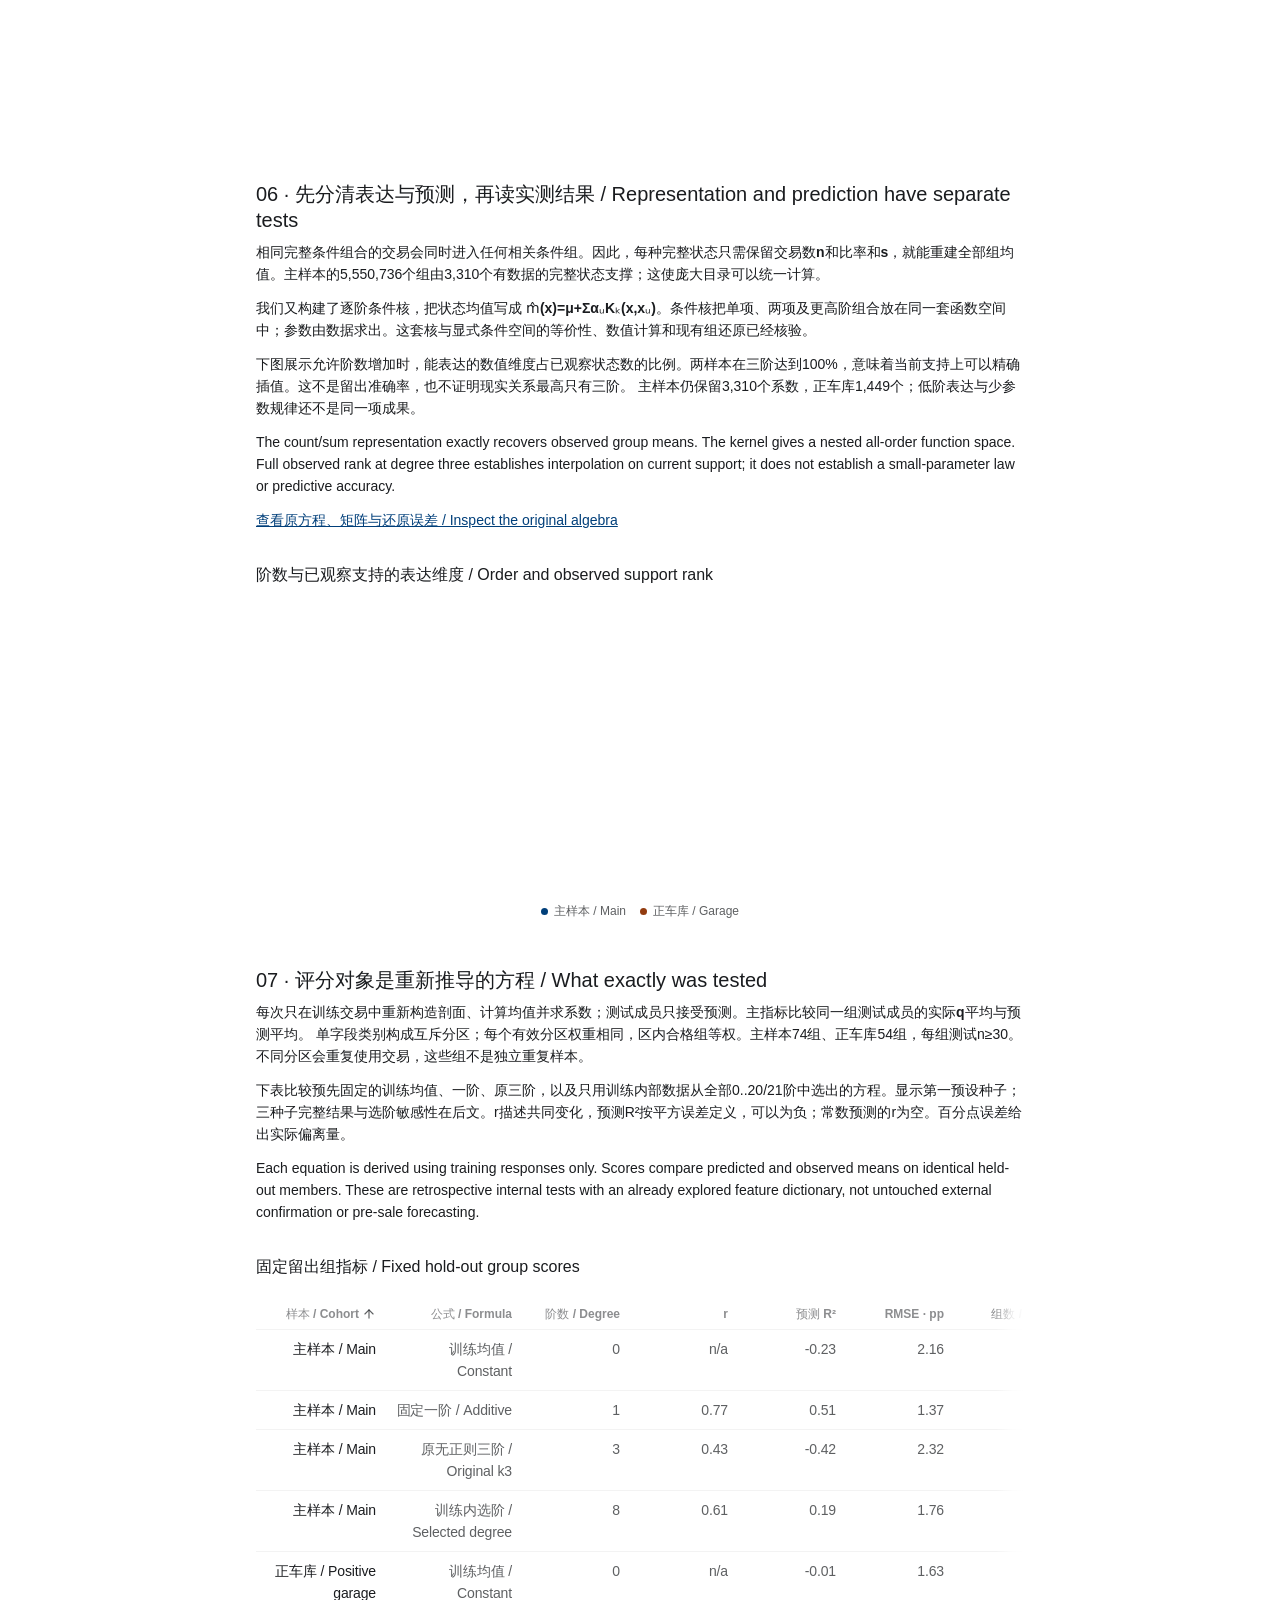
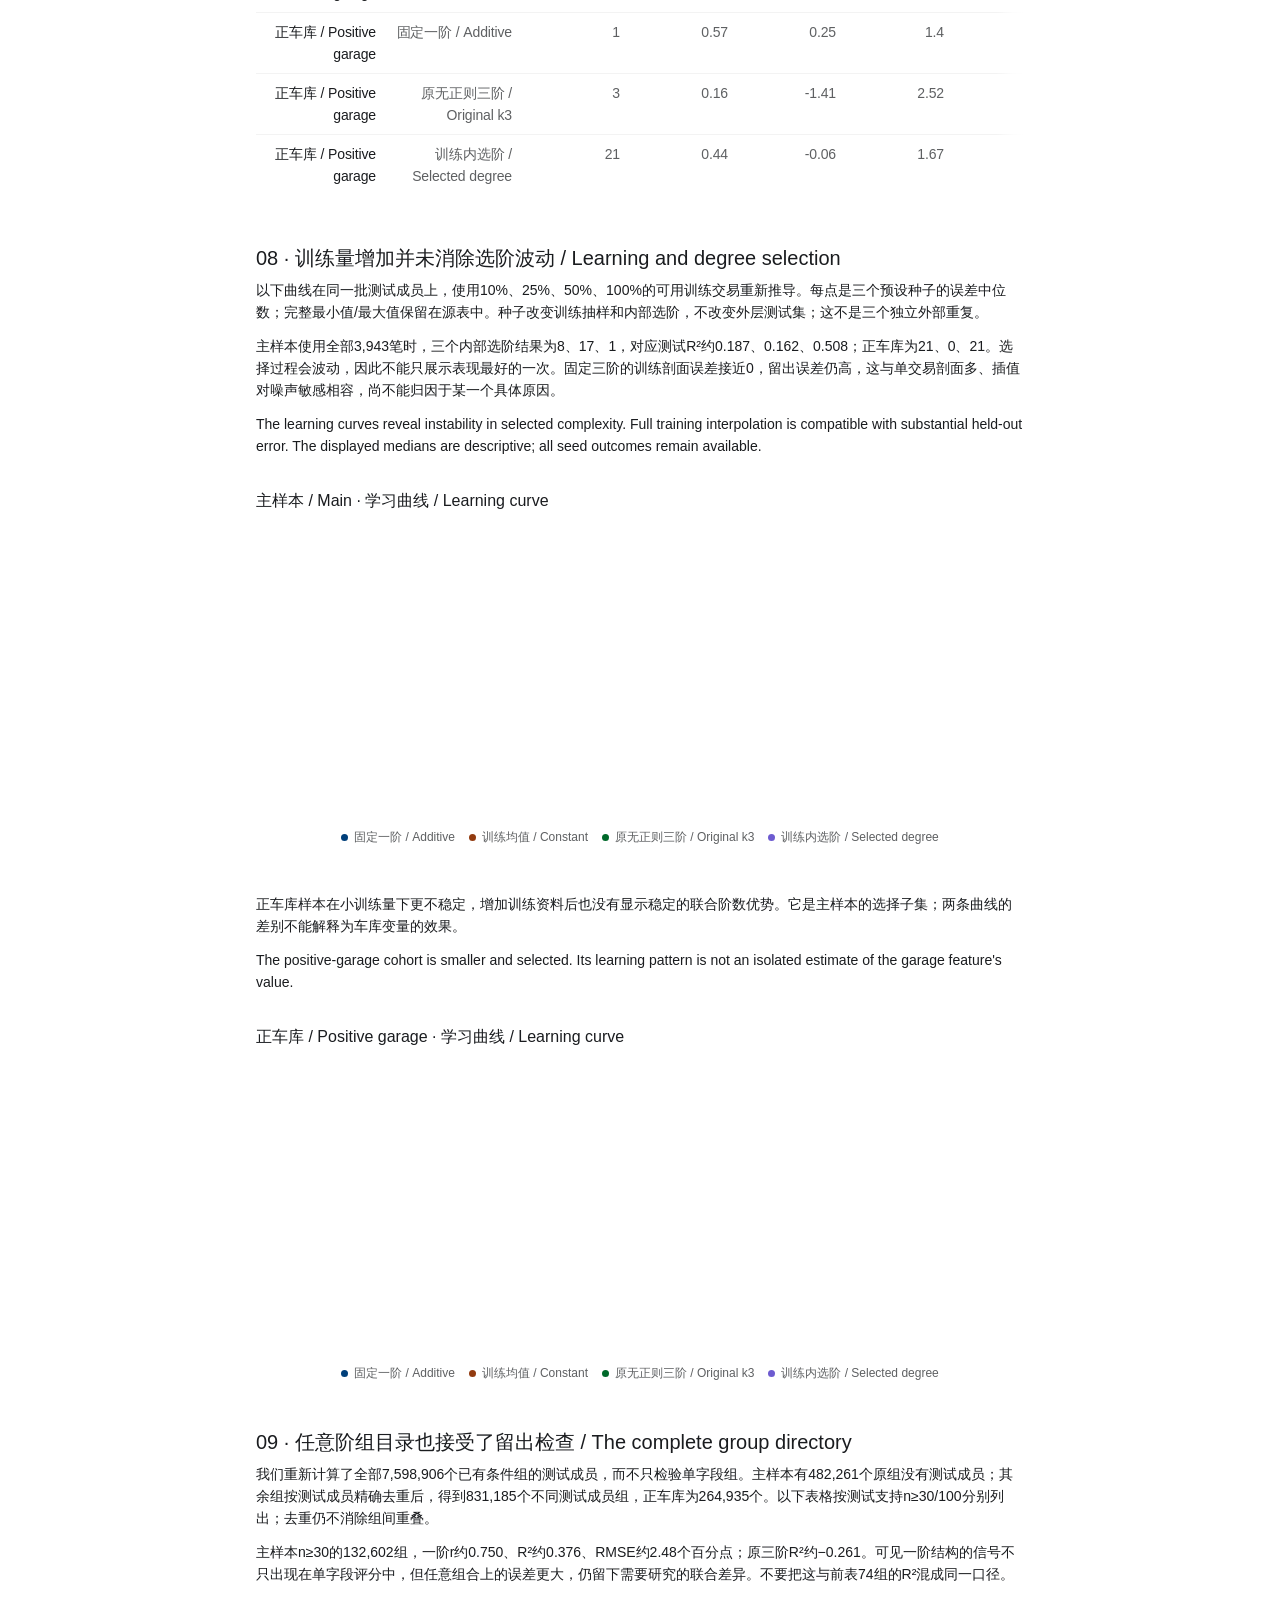
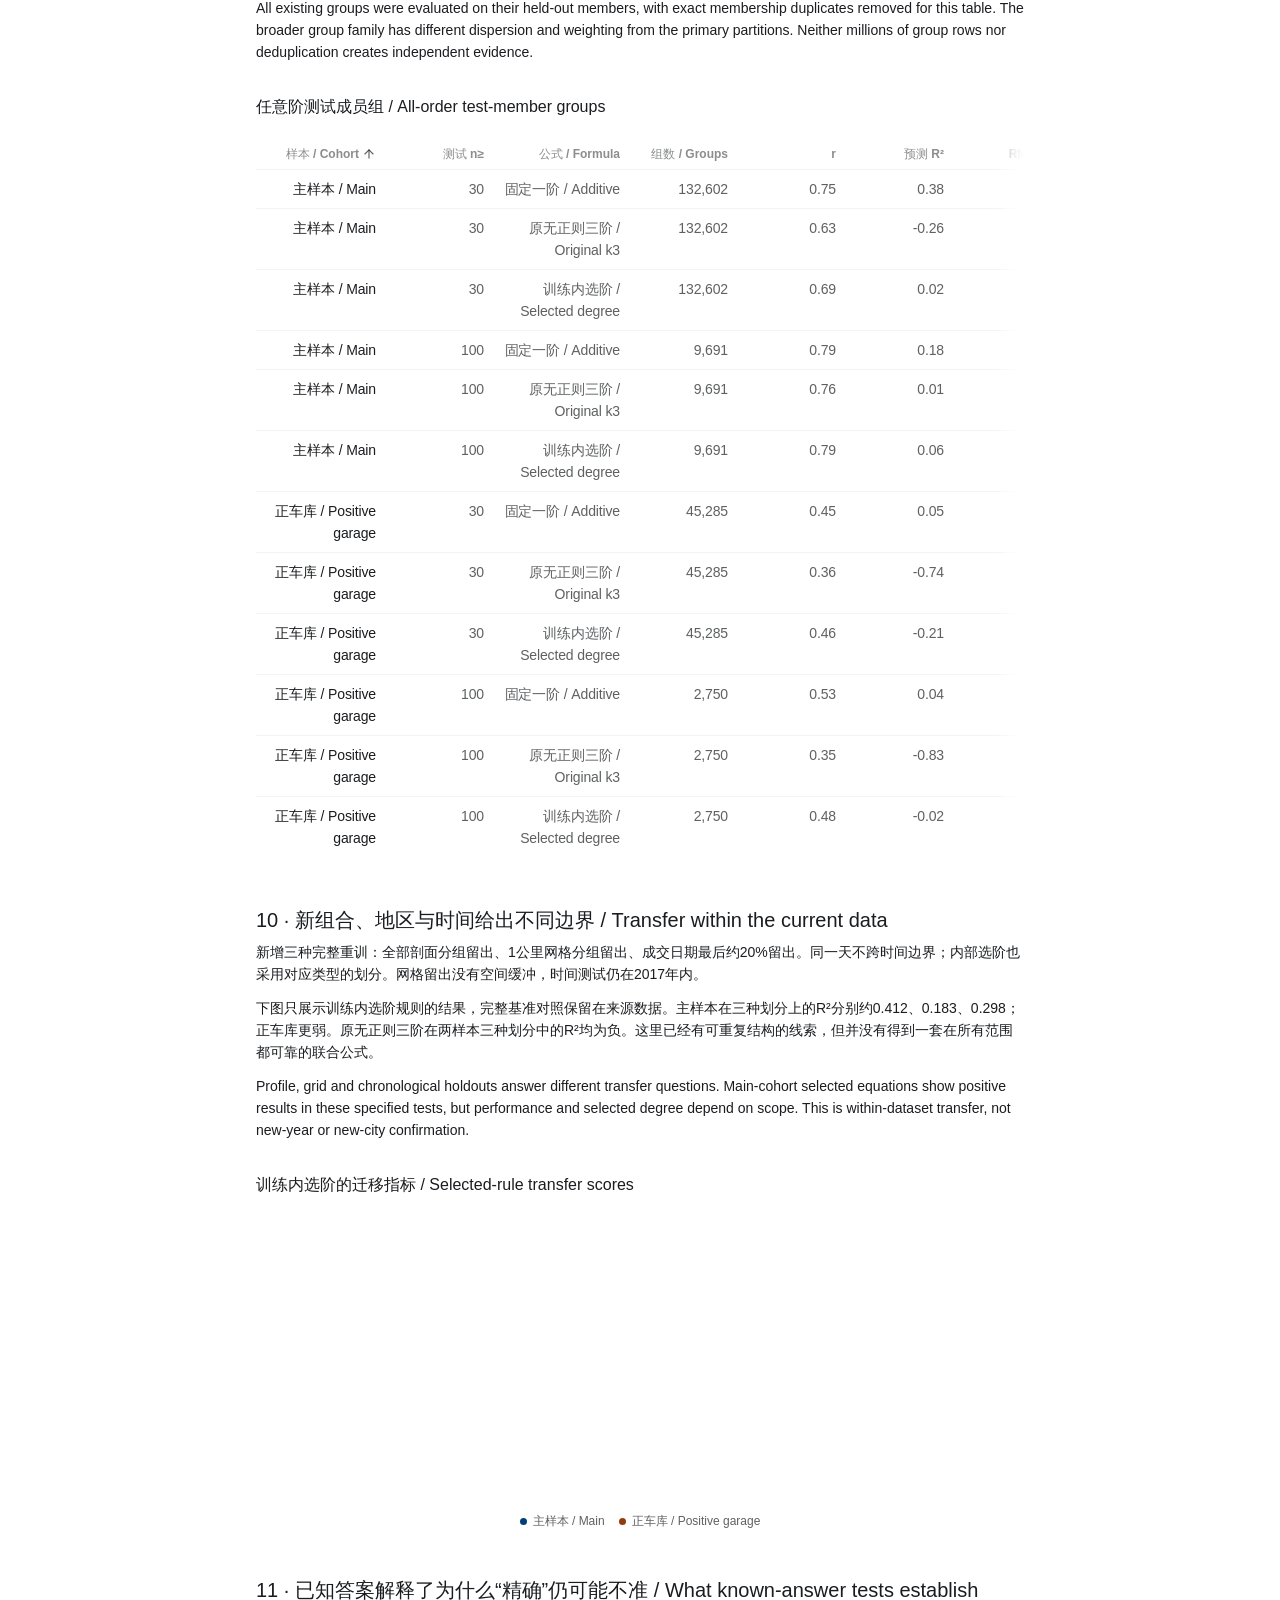
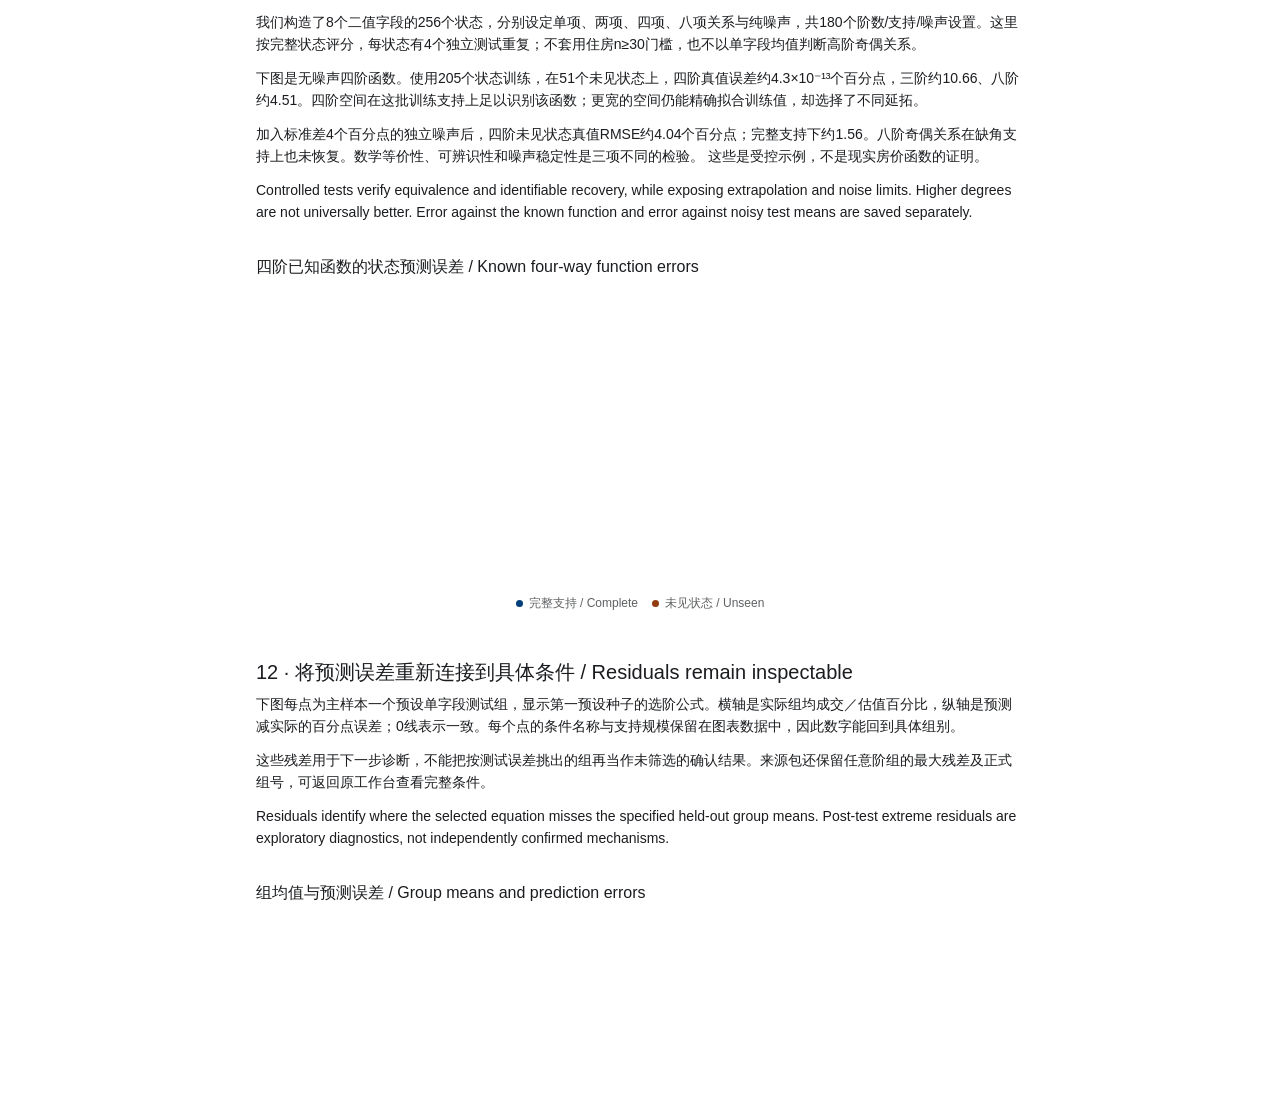
